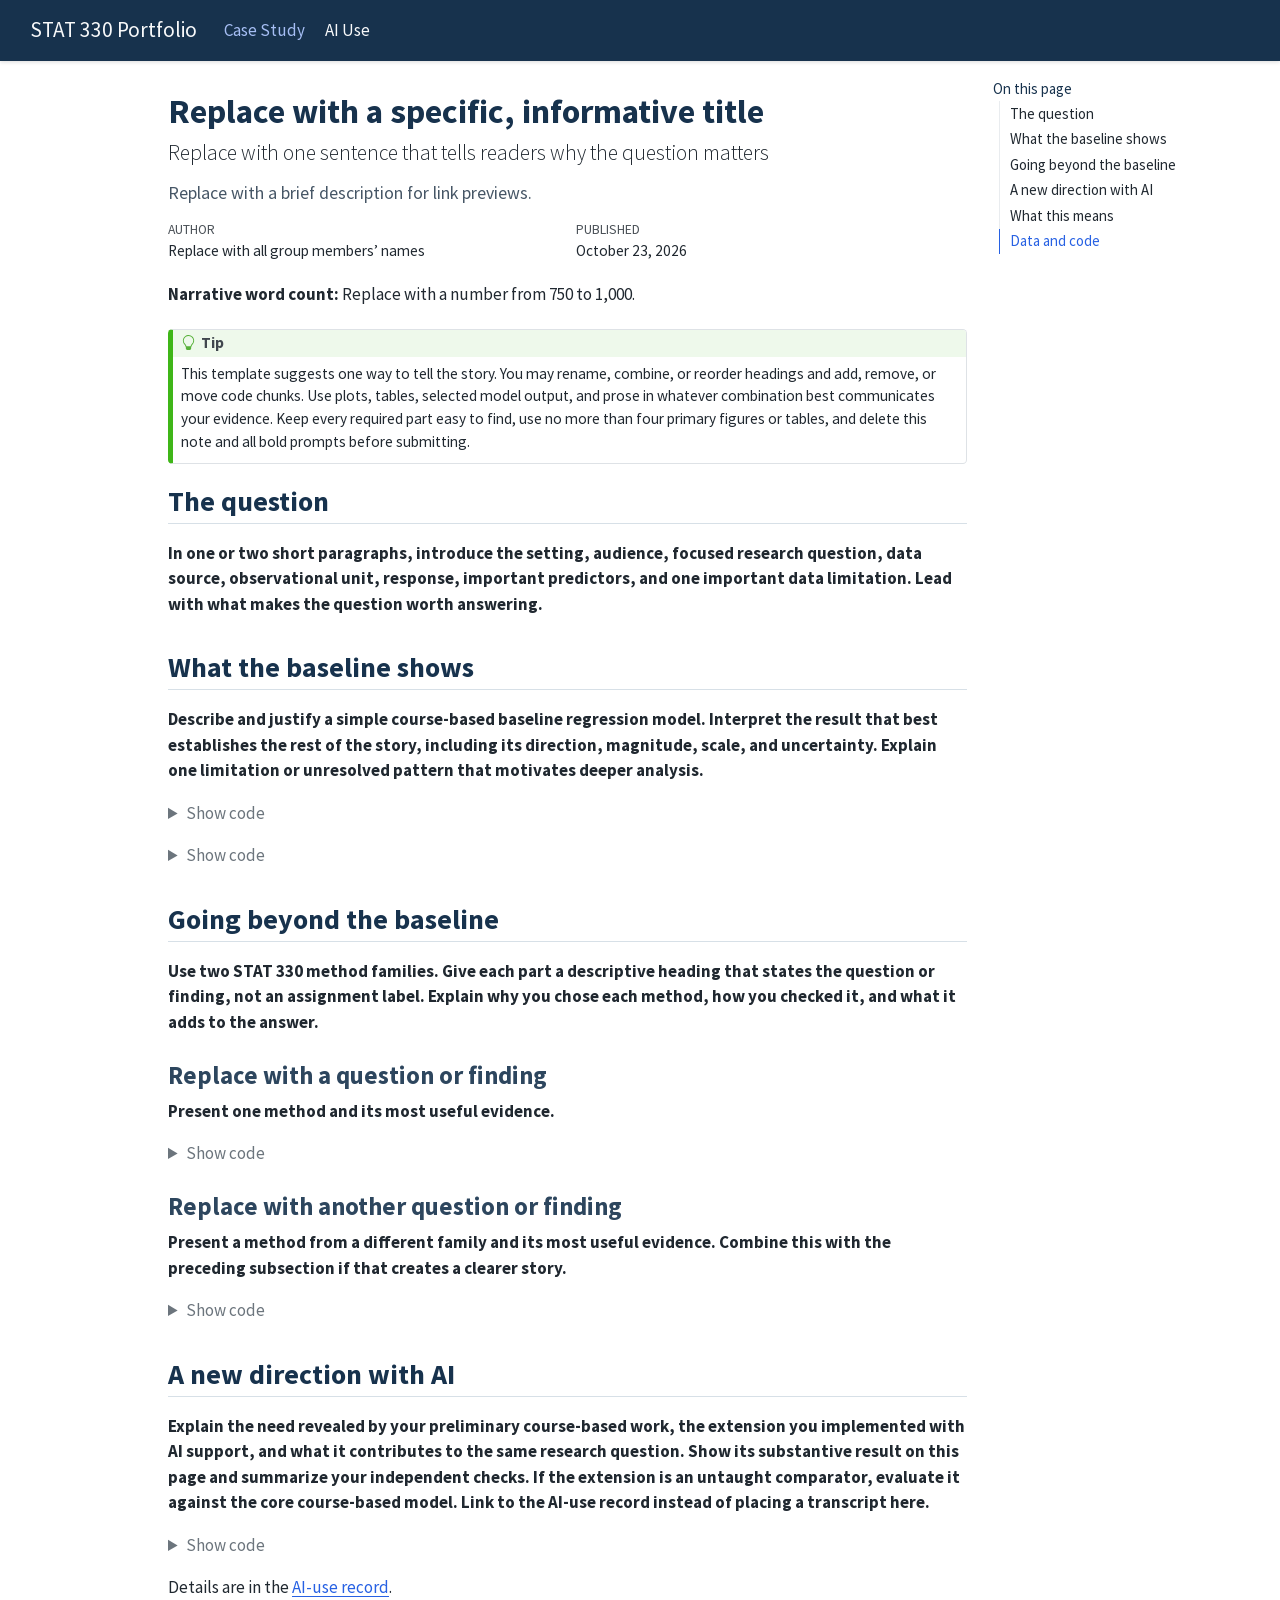
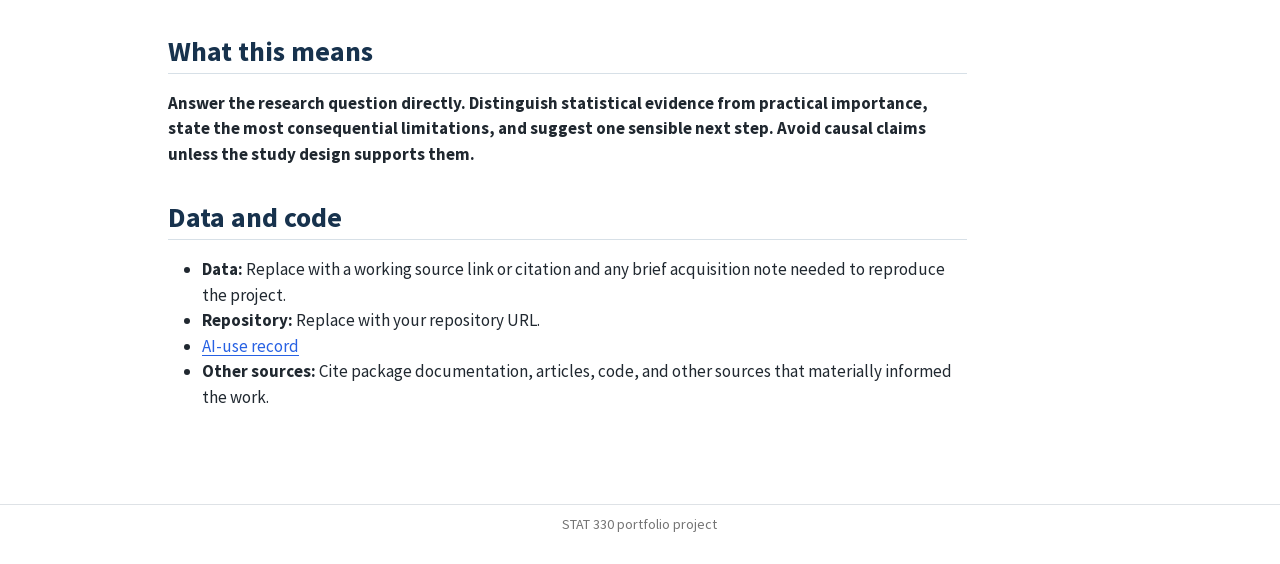
==== portfolio/docs/index.html @ 0748e588 "Changed Folder Order" ====
<!DOCTYPE html>
<html xmlns="http://www.w3.org/1999/xhtml" lang="en" xml:lang="en"><head>

<meta charset="utf-8">
<meta name="generator" content="quarto-1.11.9">

<meta name="viewport" content="width=device-width, initial-scale=1.0, user-scalable=yes">

<meta name="author" content="Replace with all group members’ names">
<meta name="dcterms.date" content="2026-10-23">
<meta name="description" content="Replace with a brief description for link previews.">

<title>Replace with a specific, informative title – STAT 330 Portfolio</title>
<style>

span.smallcaps{font-variant: small-caps;}
div.columns{display: flex; gap: 1.5em;}
div.column{flex: auto;}
@media screen {
div.columns{gap: min(4vw, 1.5em);}
div.column{overflow-x: auto;}
}
div.hanging-indent{margin-left: 1.5em; text-indent: -1.5em;}
ul.task-list{list-style: none;}
ul.task-list li input[type="checkbox"] {
width: 0.8em;
margin: 0 0.8em 0.2em -1em;  vertical-align: middle;
}

html { -webkit-text-size-adjust: 100%; }
pre > code.sourceCode { white-space: pre; position: relative; }
pre > code.sourceCode > span { display: inline-block; line-height: 1.25; }
pre > code.sourceCode > span:empty { height: 1.2em; }
.sourceCode { overflow: visible; }
code.sourceCode > span { color: inherit; text-decoration: inherit; }
div.sourceCode { margin: 1em 0; }
pre.sourceCode { margin: 0; }
@media screen {
div.sourceCode { overflow: auto; }
}
@media print {
pre > code.sourceCode { white-space: pre-wrap; }
pre > code.sourceCode > span { text-indent: -5em; padding-left: 5em; }
}
pre.numberSource code
{ counter-reset: source-line 0; }
pre.numberSource code > span
{ position: relative; left: -4em; counter-increment: source-line; }
pre.numberSource code > span > a:first-child::before
{ content: counter(source-line);
position: relative; left: -1em; text-align: right; vertical-align: baseline;
border: none; display: inline-block;
-webkit-touch-callout: none; -webkit-user-select: none;
-khtml-user-select: none; -moz-user-select: none;
-ms-user-select: none; user-select: none;
padding: 0 4px; width: 4em;
}
pre.numberSource { margin-left: 3em; padding-left: 4px; }
div.sourceCode
{ }
@media screen {
pre > code.sourceCode > span > a:first-child::before { text-decoration: underline; }
}
</style>


<script>const headroomChanged = new CustomEvent("quarto-hrChanged", {
  detail: {},
  bubbles: true,
  cancelable: false,
  composed: false,
});

const announceDismiss = () => {
  const annEl = window.document.getElementById("quarto-announcement");
  if (annEl) {
    annEl.remove();

    const annId = annEl.getAttribute("data-announcement-id");
    window.localStorage.setItem(`quarto-announce-${annId}`, "true");
  }
};

const announceRegister = () => {
  const annEl = window.document.getElementById("quarto-announcement");
  if (annEl) {
    const annId = annEl.getAttribute("data-announcement-id");
    const isDismissed =
      window.localStorage.getItem(`quarto-announce-${annId}`) || false;
    if (isDismissed) {
      announceDismiss();
      return;
    } else {
      annEl.classList.remove("hidden");
    }

    const actionEl = annEl.querySelector(".quarto-announcement-action");
    if (actionEl) {
      actionEl.addEventListener("click", function (e) {
        e.preventDefault();
        // Hide the bar immediately
        announceDismiss();
      });
    }
  }
};

window.document.addEventListener("DOMContentLoaded", function () {
  let init = false;

  announceRegister();

  // Manage the back to top button, if one is present.
  let lastScrollTop = window.pageYOffset || document.documentElement.scrollTop;
  const scrollDownBuffer = 5;
  const scrollUpBuffer = 35;
  const btn = document.getElementById("quarto-back-to-top");
  const hideBackToTop = () => {
    btn.style.display = "none";
  };
  const showBackToTop = () => {
    btn.style.display = "inline-block";
  };
  if (btn) {
    window.document.addEventListener(
      "scroll",
      function () {
        const currentScrollTop =
          window.pageYOffset || document.documentElement.scrollTop;

        // Shows and hides the button 'intelligently' as the user scrolls
        if (currentScrollTop - scrollDownBuffer > lastScrollTop) {
          hideBackToTop();
          lastScrollTop = currentScrollTop <= 0 ? 0 : currentScrollTop;
        } else if (currentScrollTop < lastScrollTop - scrollUpBuffer) {
          showBackToTop();
          lastScrollTop = currentScrollTop <= 0 ? 0 : currentScrollTop;
        }

        // Show the button at the bottom, hides it at the top
        if (currentScrollTop <= 0) {
          hideBackToTop();
        } else if (
          window.innerHeight + currentScrollTop >=
          document.body.offsetHeight
        ) {
          showBackToTop();
        }
      },
      false
    );
  }

  function throttle(func, wait) {
    var timeout;
    return function () {
      const context = this;
      const args = arguments;
      const later = function () {
        clearTimeout(timeout);
        timeout = null;
        func.apply(context, args);
      };

      if (!timeout) {
        timeout = setTimeout(later, wait);
      }
    };
  }

  function headerOffset() {
    // Set an offset if there is are fixed top navbar
    const headerEl = window.document.querySelector("header.fixed-top");
    if (headerEl) {
      return headerEl.clientHeight;
    } else {
      return 0;
    }
  }

  function footerOffset() {
    const footerEl = window.document.querySelector("footer.footer");
    if (footerEl) {
      return footerEl.clientHeight;
    } else {
      return 0;
    }
  }

  function dashboardOffset() {
    const dashboardNavEl = window.document.getElementById(
      "quarto-dashboard-header"
    );
    if (dashboardNavEl !== null) {
      return dashboardNavEl.clientHeight;
    } else {
      return 0;
    }
  }

  function updateDocumentOffsetWithoutAnimation() {
    updateDocumentOffset(false);
  }

  function updateDocumentOffset(animated) {
    // set body offset
    const topOffset = headerOffset();
    const bodyOffset = topOffset + footerOffset() + dashboardOffset();
    const bodyEl = window.document.body;
    bodyEl.setAttribute("data-bs-offset", topOffset);
    bodyEl.style.paddingTop = topOffset + "px";

    // deal with sidebar offsets
    const sidebars = window.document.querySelectorAll(
      ".sidebar, .headroom-target"
    );
    sidebars.forEach((sidebar) => {
      if (!animated) {
        sidebar.classList.add("notransition");
        // Remove the no transition class after the animation has time to complete
        setTimeout(function () {
          sidebar.classList.remove("notransition");
        }, 201);
      }

      if (window.Headroom && sidebar.classList.contains("sidebar-unpinned")) {
        sidebar.style.top = "0";
        sidebar.style.maxHeight = "100vh";
      } else {
        sidebar.style.top = topOffset + "px";
        sidebar.style.maxHeight = "calc(100vh - " + topOffset + "px)";
      }
    });

    // allow space for footer
    const mainContainer = window.document.querySelector(".quarto-container");
    if (mainContainer) {
      mainContainer.style.minHeight = "calc(100vh - " + bodyOffset + "px)";
    }

    // link offset
    let linkStyle = window.document.querySelector("#quarto-target-style");
    if (!linkStyle) {
      linkStyle = window.document.createElement("style");
      linkStyle.setAttribute("id", "quarto-target-style");
      window.document.head.appendChild(linkStyle);
    }
    while (linkStyle.firstChild) {
      linkStyle.removeChild(linkStyle.firstChild);
    }
    if (topOffset > 0) {
      linkStyle.appendChild(
        window.document.createTextNode(`
      section:target::before {
        content: "";
        display: block;
        height: ${topOffset}px;
        margin: -${topOffset}px 0 0;
      }`)
      );
    }
    if (init) {
      window.dispatchEvent(headroomChanged);
    }
    init = true;
  }

  // initialize headroom
  var header = window.document.querySelector("#quarto-header");
  if (header && window.Headroom) {
    const headroom = new window.Headroom(header, {
      tolerance: 5,
      onPin: function () {
        const sidebars = window.document.querySelectorAll(
          ".sidebar, .headroom-target"
        );
        sidebars.forEach((sidebar) => {
          sidebar.classList.remove("sidebar-unpinned");
        });
        updateDocumentOffset();
      },
      onUnpin: function () {
        const sidebars = window.document.querySelectorAll(
          ".sidebar, .headroom-target"
        );
        sidebars.forEach((sidebar) => {
          sidebar.classList.add("sidebar-unpinned");
        });
        updateDocumentOffset();
      },
    });
    headroom.init();

    let frozen = false;
    window.quartoToggleHeadroom = function () {
      if (frozen) {
        headroom.unfreeze();
        frozen = false;
      } else {
        headroom.freeze();
        frozen = true;
      }
    };
  }

  window.addEventListener(
    "hashchange",
    function (e) {
      if (
        getComputedStyle(document.documentElement).scrollBehavior !== "smooth"
      ) {
        window.scrollTo(0, window.pageYOffset - headerOffset());
      }
    },
    false
  );

  // Observe size changed for the header
  const headerEl = window.document.querySelector("header.fixed-top");
  if (headerEl && window.ResizeObserver) {
    const observer = new window.ResizeObserver(() => {
      setTimeout(updateDocumentOffsetWithoutAnimation, 0);
    });
    observer.observe(headerEl, {
      attributes: true,
      childList: true,
      characterData: true,
    });
  } else {
    window.addEventListener(
      "resize",
      throttle(updateDocumentOffsetWithoutAnimation, 50)
    );
  }
  setTimeout(updateDocumentOffsetWithoutAnimation, 250);

  // fixup index.html links if we aren't on the filesystem
  if (window.location.protocol !== "file:") {
    const links = window.document.querySelectorAll("a");
    for (let i = 0; i < links.length; i++) {
      if (links[i].href) {
        links[i].dataset.originalHref = links[i].href;
        // only strip index.html at the end of the path (optionally followed
        // by a query or fragment) so that files like index.html.md
        // (alternate-format twins) are left alone (#14667)
        links[i].href = links[i].href.replace(/\/index\.html(?=[?#]|$)/, "/");
      }
    }

    // Fixup any sharing links that require urls
    // Append url to any sharing urls
    const sharingLinks = window.document.querySelectorAll(
      "a.sidebar-tools-main-item, a.quarto-navigation-tool, a.quarto-navbar-tools, a.quarto-navbar-tools-item"
    );
    for (let i = 0; i < sharingLinks.length; i++) {
      const sharingLink = sharingLinks[i];
      const href = sharingLink.getAttribute("href");
      if (href) {
        sharingLink.setAttribute(
          "href",
          href.replace("|url|", window.location.href)
        );
      }
    }

    // Scroll the active navigation item into view, if necessary
    const navSidebar = window.document.querySelector("nav#quarto-sidebar");
    if (navSidebar) {
      // Find the active item
      const activeItem = navSidebar.querySelector("li.sidebar-item a.active");
      if (activeItem) {
        // Wait for the scroll height and height to resolve by observing size changes on the
        // nav element that is scrollable
        const resizeObserver = new ResizeObserver((_entries) => {
          // The bottom of the element
          const elBottom = activeItem.offsetTop;
          const viewBottom = navSidebar.scrollTop + navSidebar.clientHeight;

          // The element height and scroll height are the same, then we are still loading
          if (viewBottom !== navSidebar.scrollHeight) {
            // Determine if the item isn't visible and scroll to it
            if (elBottom >= viewBottom) {
              navSidebar.scrollTop = elBottom;
            }

            // stop observing now since we've completed the scroll
            resizeObserver.unobserve(navSidebar);
          }
        });
        resizeObserver.observe(navSidebar);
      }
    }
  }
});
</script>
<script>/*!
 * headroom.js v0.12.0 - Give your page some headroom. Hide your header until you need it
 * Copyright (c) 2020 Nick Williams - http://wicky.nillia.ms/headroom.js
 * License: MIT
 */

!function(t,n){"object"==typeof exports&&"undefined"!=typeof module?module.exports=n():"function"==typeof define&&define.amd?define(n):(t=t||self).Headroom=n()}(this,function(){"use strict";function t(){return"undefined"!=typeof window}function d(t){return function(t){return t&&t.document&&function(t){return 9===t.nodeType}(t.document)}(t)?function(t){var n=t.document,o=n.body,s=n.documentElement;return{scrollHeight:function(){return Math.max(o.scrollHeight,s.scrollHeight,o.offsetHeight,s.offsetHeight,o.clientHeight,s.clientHeight)},height:function(){return t.innerHeight||s.clientHeight||o.clientHeight},scrollY:function(){return void 0!==t.pageYOffset?t.pageYOffset:(s||o.parentNode||o).scrollTop}}}(t):function(t){return{scrollHeight:function(){return Math.max(t.scrollHeight,t.offsetHeight,t.clientHeight)},height:function(){return Math.max(t.offsetHeight,t.clientHeight)},scrollY:function(){return t.scrollTop}}}(t)}function n(t,s,e){var n,o=function(){var n=!1;try{var t={get passive(){n=!0}};window.addEventListener("test",t,t),window.removeEventListener("test",t,t)}catch(t){n=!1}return n}(),i=!1,r=d(t),l=r.scrollY(),a={};function c(){var t=Math.round(r.scrollY()),n=r.height(),o=r.scrollHeight();a.scrollY=t,a.lastScrollY=l,a.direction=l<t?"down":"up",a.distance=Math.abs(t-l),a.isOutOfBounds=t<0||o<t+n,a.top=t<=s.offset[a.direction],a.bottom=o<=t+n,a.toleranceExceeded=a.distance>s.tolerance[a.direction],e(a),l=t,i=!1}function h(){i||(i=!0,n=requestAnimationFrame(c))}var u=!!o&&{passive:!0,capture:!1};return t.addEventListener("scroll",h,u),c(),{destroy:function(){cancelAnimationFrame(n),t.removeEventListener("scroll",h,u)}}}function o(t){return t===Object(t)?t:{down:t,up:t}}function s(t,n){n=n||{},Object.assign(this,s.options,n),this.classes=Object.assign({},s.options.classes,n.classes),this.elem=t,this.tolerance=o(this.tolerance),this.offset=o(this.offset),this.initialised=!1,this.frozen=!1}return s.prototype={constructor:s,init:function(){return s.cutsTheMustard&&!this.initialised&&(this.addClass("initial"),this.initialised=!0,setTimeout(function(t){t.scrollTracker=n(t.scroller,{offset:t.offset,tolerance:t.tolerance},t.update.bind(t))},100,this)),this},destroy:function(){this.initialised=!1,Object.keys(this.classes).forEach(this.removeClass,this),this.scrollTracker.destroy()},unpin:function(){!this.hasClass("pinned")&&this.hasClass("unpinned")||(this.addClass("unpinned"),this.removeClass("pinned"),this.onUnpin&&this.onUnpin.call(this))},pin:function(){this.hasClass("unpinned")&&(this.addClass("pinned"),this.removeClass("unpinned"),this.onPin&&this.onPin.call(this))},freeze:function(){this.frozen=!0,this.addClass("frozen")},unfreeze:function(){this.frozen=!1,this.removeClass("frozen")},top:function(){this.hasClass("top")||(this.addClass("top"),this.removeClass("notTop"),this.onTop&&this.onTop.call(this))},notTop:function(){this.hasClass("notTop")||(this.addClass("notTop"),this.removeClass("top"),this.onNotTop&&this.onNotTop.call(this))},bottom:function(){this.hasClass("bottom")||(this.addClass("bottom"),this.removeClass("notBottom"),this.onBottom&&this.onBottom.call(this))},notBottom:function(){this.hasClass("notBottom")||(this.addClass("notBottom"),this.removeClass("bottom"),this.onNotBottom&&this.onNotBottom.call(this))},shouldUnpin:function(t){return"down"===t.direction&&!t.top&&t.toleranceExceeded},shouldPin:function(t){return"up"===t.direction&&t.toleranceExceeded||t.top},addClass:function(t){this.elem.classList.add.apply(this.elem.classList,this.classes[t].split(" "))},removeClass:function(t){this.elem.classList.remove.apply(this.elem.classList,this.classes[t].split(" "))},hasClass:function(t){return this.classes[t].split(" ").every(function(t){return this.classList.contains(t)},this.elem)},update:function(t){t.isOutOfBounds||!0!==this.frozen&&(t.top?this.top():this.notTop(),t.bottom?this.bottom():this.notBottom(),this.shouldUnpin(t)?this.unpin():this.shouldPin(t)&&this.pin())}},s.options={tolerance:{up:0,down:0},offset:0,scroller:t()?window:null,classes:{frozen:"headroom--frozen",pinned:"headroom--pinned",unpinned:"headroom--unpinned",top:"headroom--top",notTop:"headroom--not-top",bottom:"headroom--bottom",notBottom:"headroom--not-bottom",initial:"headroom"}},s.cutsTheMustard=!!(t()&&function(){}.bind&&"classList"in document.documentElement&&Object.assign&&Object.keys&&requestAnimationFrame),s});
</script>
<script>/*!
 * clipboard.js v2.0.11
 * https://clipboardjs.com/
 *
 * Licensed MIT © Zeno Rocha
 */
!function(t,e){"object"==typeof exports&&"object"==typeof module?module.exports=e():"function"==typeof define&&define.amd?define([],e):"object"==typeof exports?exports.ClipboardJS=e():t.ClipboardJS=e()}(this,function(){return n={686:function(t,e,n){"use strict";n.d(e,{default:function(){return b}});var e=n(279),i=n.n(e),e=n(370),u=n.n(e),e=n(817),r=n.n(e);function c(t){try{return document.execCommand(t)}catch(t){return}}var a=function(t){t=r()(t);return c("cut"),t};function o(t,e){var n,o,t=(n=t,o="rtl"===document.documentElement.getAttribute("dir"),(t=document.createElement("textarea")).style.fontSize="12pt",t.style.border="0",t.style.padding="0",t.style.margin="0",t.style.position="absolute",t.style[o?"right":"left"]="-9999px",o=window.pageYOffset||document.documentElement.scrollTop,t.style.top="".concat(o,"px"),t.setAttribute("readonly",""),t.value=n,t);return e.container.appendChild(t),e=r()(t),c("copy"),t.remove(),e}var f=function(t){var e=1<arguments.length&&void 0!==arguments[1]?arguments[1]:{container:document.body},n="";return"string"==typeof t?n=o(t,e):t instanceof HTMLInputElement&&!["text","search","url","tel","password"].includes(null==t?void 0:t.type)?n=o(t.value,e):(n=r()(t),c("copy")),n};function l(t){return(l="function"==typeof Symbol&&"symbol"==typeof Symbol.iterator?function(t){return typeof t}:function(t){return t&&"function"==typeof Symbol&&t.constructor===Symbol&&t!==Symbol.prototype?"symbol":typeof t})(t)}var s=function(){var t=0<arguments.length&&void 0!==arguments[0]?arguments[0]:{},e=t.action,n=void 0===e?"copy":e,o=t.container,e=t.target,t=t.text;if("copy"!==n&&"cut"!==n)throw new Error('Invalid "action" value, use either "copy" or "cut"');if(void 0!==e){if(!e||"object"!==l(e)||1!==e.nodeType)throw new Error('Invalid "target" value, use a valid Element');if("copy"===n&&e.hasAttribute("disabled"))throw new Error('Invalid "target" attribute. Please use "readonly" instead of "disabled" attribute');if("cut"===n&&(e.hasAttribute("readonly")||e.hasAttribute("disabled")))throw new Error('Invalid "target" attribute. You can\'t cut text from elements with "readonly" or "disabled" attributes')}return t?f(t,{container:o}):e?"cut"===n?a(e):f(e,{container:o}):void 0};function p(t){return(p="function"==typeof Symbol&&"symbol"==typeof Symbol.iterator?function(t){return typeof t}:function(t){return t&&"function"==typeof Symbol&&t.constructor===Symbol&&t!==Symbol.prototype?"symbol":typeof t})(t)}function d(t,e){for(var n=0;n<e.length;n++){var o=e[n];o.enumerable=o.enumerable||!1,o.configurable=!0,"value"in o&&(o.writable=!0),Object.defineProperty(t,o.key,o)}}function y(t,e){return(y=Object.setPrototypeOf||function(t,e){return t.__proto__=e,t})(t,e)}function h(n){var o=function(){if("undefined"==typeof Reflect||!Reflect.construct)return!1;if(Reflect.construct.sham)return!1;if("function"==typeof Proxy)return!0;try{return Date.prototype.toString.call(Reflect.construct(Date,[],function(){})),!0}catch(t){return!1}}();return function(){var t,e=v(n);return t=o?(t=v(this).constructor,Reflect.construct(e,arguments,t)):e.apply(this,arguments),e=this,!(t=t)||"object"!==p(t)&&"function"!=typeof t?function(t){if(void 0!==t)return t;throw new ReferenceError("this hasn't been initialised - super() hasn't been called")}(e):t}}function v(t){return(v=Object.setPrototypeOf?Object.getPrototypeOf:function(t){return t.__proto__||Object.getPrototypeOf(t)})(t)}function m(t,e){t="data-clipboard-".concat(t);if(e.hasAttribute(t))return e.getAttribute(t)}var b=function(){!function(t,e){if("function"!=typeof e&&null!==e)throw new TypeError("Super expression must either be null or a function");t.prototype=Object.create(e&&e.prototype,{constructor:{value:t,writable:!0,configurable:!0}}),e&&y(t,e)}(r,i());var t,e,n,o=h(r);function r(t,e){var n;return function(t){if(!(t instanceof r))throw new TypeError("Cannot call a class as a function")}(this),(n=o.call(this)).resolveOptions(e),n.listenClick(t),n}return t=r,n=[{key:"copy",value:function(t){var e=1<arguments.length&&void 0!==arguments[1]?arguments[1]:{container:document.body};return f(t,e)}},{key:"cut",value:function(t){return a(t)}},{key:"isSupported",value:function(){var t=0<arguments.length&&void 0!==arguments[0]?arguments[0]:["copy","cut"],t="string"==typeof t?[t]:t,e=!!document.queryCommandSupported;return t.forEach(function(t){e=e&&!!document.queryCommandSupported(t)}),e}}],(e=[{key:"resolveOptions",value:function(){var t=0<arguments.length&&void 0!==arguments[0]?arguments[0]:{};this.action="function"==typeof t.action?t.action:this.defaultAction,this.target="function"==typeof t.target?t.target:this.defaultTarget,this.text="function"==typeof t.text?t.text:this.defaultText,this.container="object"===p(t.container)?t.container:document.body}},{key:"listenClick",value:function(t){var e=this;this.listener=u()(t,"click",function(t){return e.onClick(t)})}},{key:"onClick",value:function(t){var e=t.delegateTarget||t.currentTarget,n=this.action(e)||"copy",t=s({action:n,container:this.container,target:this.target(e),text:this.text(e)});this.emit(t?"success":"error",{action:n,text:t,trigger:e,clearSelection:function(){e&&e.focus(),window.getSelection().removeAllRanges()}})}},{key:"defaultAction",value:function(t){return m("action",t)}},{key:"defaultTarget",value:function(t){t=m("target",t);if(t)return document.querySelector(t)}},{key:"defaultText",value:function(t){return m("text",t)}},{key:"destroy",value:function(){this.listener.destroy()}}])&&d(t.prototype,e),n&&d(t,n),r}()},828:function(t){var e;"undefined"==typeof Element||Element.prototype.matches||((e=Element.prototype).matches=e.matchesSelector||e.mozMatchesSelector||e.msMatchesSelector||e.oMatchesSelector||e.webkitMatchesSelector),t.exports=function(t,e){for(;t&&9!==t.nodeType;){if("function"==typeof t.matches&&t.matches(e))return t;t=t.parentNode}}},438:function(t,e,n){var u=n(828);function i(t,e,n,o,r){var i=function(e,n,t,o){return function(t){t.delegateTarget=u(t.target,n),t.delegateTarget&&o.call(e,t)}}.apply(this,arguments);return t.addEventListener(n,i,r),{destroy:function(){t.removeEventListener(n,i,r)}}}t.exports=function(t,e,n,o,r){return"function"==typeof t.addEventListener?i.apply(null,arguments):"function"==typeof n?i.bind(null,document).apply(null,arguments):("string"==typeof t&&(t=document.querySelectorAll(t)),Array.prototype.map.call(t,function(t){return i(t,e,n,o,r)}))}},879:function(t,n){n.node=function(t){return void 0!==t&&t instanceof HTMLElement&&1===t.nodeType},n.nodeList=function(t){var e=Object.prototype.toString.call(t);return void 0!==t&&("[object NodeList]"===e||"[object HTMLCollection]"===e)&&"length"in t&&(0===t.length||n.node(t[0]))},n.string=function(t){return"string"==typeof t||t instanceof String},n.fn=function(t){return"[object Function]"===Object.prototype.toString.call(t)}},370:function(t,e,n){var f=n(879),l=n(438);t.exports=function(t,e,n){if(!t&&!e&&!n)throw new Error("Missing required arguments");if(!f.string(e))throw new TypeError("Second argument must be a String");if(!f.fn(n))throw new TypeError("Third argument must be a Function");if(f.node(t))return c=e,a=n,(u=t).addEventListener(c,a),{destroy:function(){u.removeEventListener(c,a)}};if(f.nodeList(t))return o=t,r=e,i=n,Array.prototype.forEach.call(o,function(t){t.addEventListener(r,i)}),{destroy:function(){Array.prototype.forEach.call(o,function(t){t.removeEventListener(r,i)})}};if(f.string(t))return t=t,e=e,n=n,l(document.body,t,e,n);throw new TypeError("First argument must be a String, HTMLElement, HTMLCollection, or NodeList");var o,r,i,u,c,a}},817:function(t){t.exports=function(t){var e,n="SELECT"===t.nodeName?(t.focus(),t.value):"INPUT"===t.nodeName||"TEXTAREA"===t.nodeName?((e=t.hasAttribute("readonly"))||t.setAttribute("readonly",""),t.select(),t.setSelectionRange(0,t.value.length),e||t.removeAttribute("readonly"),t.value):(t.hasAttribute("contenteditable")&&t.focus(),n=window.getSelection(),(e=document.createRange()).selectNodeContents(t),n.removeAllRanges(),n.addRange(e),n.toString());return n}},279:function(t){function e(){}e.prototype={on:function(t,e,n){var o=this.e||(this.e={});return(o[t]||(o[t]=[])).push({fn:e,ctx:n}),this},once:function(t,e,n){var o=this;function r(){o.off(t,r),e.apply(n,arguments)}return r._=e,this.on(t,r,n)},emit:function(t){for(var e=[].slice.call(arguments,1),n=((this.e||(this.e={}))[t]||[]).slice(),o=0,r=n.length;o<r;o++)n[o].fn.apply(n[o].ctx,e);return this},off:function(t,e){var n=this.e||(this.e={}),o=n[t],r=[];if(o&&e)for(var i=0,u=o.length;i<u;i++)o[i].fn!==e&&o[i].fn._!==e&&r.push(o[i]);return r.length?n[t]=r:delete n[t],this}},t.exports=e,t.exports.TinyEmitter=e}},r={},o.n=function(t){var e=t&&t.__esModule?function(){return t.default}:function(){return t};return o.d(e,{a:e}),e},o.d=function(t,e){for(var n in e)o.o(e,n)&&!o.o(t,n)&&Object.defineProperty(t,n,{enumerable:!0,get:e[n]})},o.o=function(t,e){return Object.prototype.hasOwnProperty.call(t,e)},o(686).default;function o(t){if(r[t])return r[t].exports;var e=r[t]={exports:{}};return n[t](e,e.exports,o),e.exports}var n,r});</script>
<script src="[data-uri]" type="module"></script>
<script src="[data-uri]" type="module"></script>
<script src="[data-uri]" type="module"></script>
<script>/**
 * @popperjs/core v2.11.7 - MIT License
 */

!function(e,t){"object"==typeof exports&&"undefined"!=typeof module?t(exports):"function"==typeof define&&define.amd?define(["exports"],t):t((e="undefined"!=typeof globalThis?globalThis:e||self).Popper={})}(this,(function(e){"use strict";function t(e){if(null==e)return window;if("[object Window]"!==e.toString()){var t=e.ownerDocument;return t&&t.defaultView||window}return e}function n(e){return e instanceof t(e).Element||e instanceof Element}function r(e){return e instanceof t(e).HTMLElement||e instanceof HTMLElement}function o(e){return"undefined"!=typeof ShadowRoot&&(e instanceof t(e).ShadowRoot||e instanceof ShadowRoot)}var i=Math.max,a=Math.min,s=Math.round;function f(){var e=navigator.userAgentData;return null!=e&&e.brands&&Array.isArray(e.brands)?e.brands.map((function(e){return e.brand+"/"+e.version})).join(" "):navigator.userAgent}function c(){return!/^((?!chrome|android).)*safari/i.test(f())}function p(e,o,i){void 0===o&&(o=!1),void 0===i&&(i=!1);var a=e.getBoundingClientRect(),f=1,p=1;o&&r(e)&&(f=e.offsetWidth>0&&s(a.width)/e.offsetWidth||1,p=e.offsetHeight>0&&s(a.height)/e.offsetHeight||1);var u=(n(e)?t(e):window).visualViewport,l=!c()&&i,d=(a.left+(l&&u?u.offsetLeft:0))/f,h=(a.top+(l&&u?u.offsetTop:0))/p,m=a.width/f,v=a.height/p;return{width:m,height:v,top:h,right:d+m,bottom:h+v,left:d,x:d,y:h}}function u(e){var n=t(e);return{scrollLeft:n.pageXOffset,scrollTop:n.pageYOffset}}function l(e){return e?(e.nodeName||"").toLowerCase():null}function d(e){return((n(e)?e.ownerDocument:e.document)||window.document).documentElement}function h(e){return p(d(e)).left+u(e).scrollLeft}function m(e){return t(e).getComputedStyle(e)}function v(e){var t=m(e),n=t.overflow,r=t.overflowX,o=t.overflowY;return/auto|scroll|overlay|hidden/.test(n+o+r)}function y(e,n,o){void 0===o&&(o=!1);var i,a,f=r(n),c=r(n)&&function(e){var t=e.getBoundingClientRect(),n=s(t.width)/e.offsetWidth||1,r=s(t.height)/e.offsetHeight||1;return 1!==n||1!==r}(n),m=d(n),y=p(e,c,o),g={scrollLeft:0,scrollTop:0},b={x:0,y:0};return(f||!f&&!o)&&(("body"!==l(n)||v(m))&&(g=(i=n)!==t(i)&&r(i)?{scrollLeft:(a=i).scrollLeft,scrollTop:a.scrollTop}:u(i)),r(n)?((b=p(n,!0)).x+=n.clientLeft,b.y+=n.clientTop):m&&(b.x=h(m))),{x:y.left+g.scrollLeft-b.x,y:y.top+g.scrollTop-b.y,width:y.width,height:y.height}}function g(e){var t=p(e),n=e.offsetWidth,r=e.offsetHeight;return Math.abs(t.width-n)<=1&&(n=t.width),Math.abs(t.height-r)<=1&&(r=t.height),{x:e.offsetLeft,y:e.offsetTop,width:n,height:r}}function b(e){return"html"===l(e)?e:e.assignedSlot||e.parentNode||(o(e)?e.host:null)||d(e)}function x(e){return["html","body","#document"].indexOf(l(e))>=0?e.ownerDocument.body:r(e)&&v(e)?e:x(b(e))}function w(e,n){var r;void 0===n&&(n=[]);var o=x(e),i=o===(null==(r=e.ownerDocument)?void 0:r.body),a=t(o),s=i?[a].concat(a.visualViewport||[],v(o)?o:[]):o,f=n.concat(s);return i?f:f.concat(w(b(s)))}function O(e){return["table","td","th"].indexOf(l(e))>=0}function j(e){return r(e)&&"fixed"!==m(e).position?e.offsetParent:null}function E(e){for(var n=t(e),i=j(e);i&&O(i)&&"static"===m(i).position;)i=j(i);return i&&("html"===l(i)||"body"===l(i)&&"static"===m(i).position)?n:i||function(e){var t=/firefox/i.test(f());if(/Trident/i.test(f())&&r(e)&&"fixed"===m(e).position)return null;var n=b(e);for(o(n)&&(n=n.host);r(n)&&["html","body"].indexOf(l(n))<0;){var i=m(n);if("none"!==i.transform||"none"!==i.perspective||"paint"===i.contain||-1!==["transform","perspective"].indexOf(i.willChange)||t&&"filter"===i.willChange||t&&i.filter&&"none"!==i.filter)return n;n=n.parentNode}return null}(e)||n}var D="top",A="bottom",L="right",P="left",M="auto",k=[D,A,L,P],W="start",B="end",H="viewport",T="popper",R=k.reduce((function(e,t){return e.concat([t+"-"+W,t+"-"+B])}),[]),S=[].concat(k,[M]).reduce((function(e,t){return e.concat([t,t+"-"+W,t+"-"+B])}),[]),V=["beforeRead","read","afterRead","beforeMain","main","afterMain","beforeWrite","write","afterWrite"];function q(e){var t=new Map,n=new Set,r=[];function o(e){n.add(e.name),[].concat(e.requires||[],e.requiresIfExists||[]).forEach((function(e){if(!n.has(e)){var r=t.get(e);r&&o(r)}})),r.push(e)}return e.forEach((function(e){t.set(e.name,e)})),e.forEach((function(e){n.has(e.name)||o(e)})),r}function C(e){return e.split("-")[0]}function N(e,t){var n=t.getRootNode&&t.getRootNode();if(e.contains(t))return!0;if(n&&o(n)){var r=t;do{if(r&&e.isSameNode(r))return!0;r=r.parentNode||r.host}while(r)}return!1}function I(e){return Object.assign({},e,{left:e.x,top:e.y,right:e.x+e.width,bottom:e.y+e.height})}function _(e,r,o){return r===H?I(function(e,n){var r=t(e),o=d(e),i=r.visualViewport,a=o.clientWidth,s=o.clientHeight,f=0,p=0;if(i){a=i.width,s=i.height;var u=c();(u||!u&&"fixed"===n)&&(f=i.offsetLeft,p=i.offsetTop)}return{width:a,height:s,x:f+h(e),y:p}}(e,o)):n(r)?function(e,t){var n=p(e,!1,"fixed"===t);return n.top=n.top+e.clientTop,n.left=n.left+e.clientLeft,n.bottom=n.top+e.clientHeight,n.right=n.left+e.clientWidth,n.width=e.clientWidth,n.height=e.clientHeight,n.x=n.left,n.y=n.top,n}(r,o):I(function(e){var t,n=d(e),r=u(e),o=null==(t=e.ownerDocument)?void 0:t.body,a=i(n.scrollWidth,n.clientWidth,o?o.scrollWidth:0,o?o.clientWidth:0),s=i(n.scrollHeight,n.clientHeight,o?o.scrollHeight:0,o?o.clientHeight:0),f=-r.scrollLeft+h(e),c=-r.scrollTop;return"rtl"===m(o||n).direction&&(f+=i(n.clientWidth,o?o.clientWidth:0)-a),{width:a,height:s,x:f,y:c}}(d(e)))}function F(e,t,o,s){var f="clippingParents"===t?function(e){var t=w(b(e)),o=["absolute","fixed"].indexOf(m(e).position)>=0&&r(e)?E(e):e;return n(o)?t.filter((function(e){return n(e)&&N(e,o)&&"body"!==l(e)})):[]}(e):[].concat(t),c=[].concat(f,[o]),p=c[0],u=c.reduce((function(t,n){var r=_(e,n,s);return t.top=i(r.top,t.top),t.right=a(r.right,t.right),t.bottom=a(r.bottom,t.bottom),t.left=i(r.left,t.left),t}),_(e,p,s));return u.width=u.right-u.left,u.height=u.bottom-u.top,u.x=u.left,u.y=u.top,u}function U(e){return e.split("-")[1]}function z(e){return["top","bottom"].indexOf(e)>=0?"x":"y"}function X(e){var t,n=e.reference,r=e.element,o=e.placement,i=o?C(o):null,a=o?U(o):null,s=n.x+n.width/2-r.width/2,f=n.y+n.height/2-r.height/2;switch(i){case D:t={x:s,y:n.y-r.height};break;case A:t={x:s,y:n.y+n.height};break;case L:t={x:n.x+n.width,y:f};break;case P:t={x:n.x-r.width,y:f};break;default:t={x:n.x,y:n.y}}var c=i?z(i):null;if(null!=c){var p="y"===c?"height":"width";switch(a){case W:t[c]=t[c]-(n[p]/2-r[p]/2);break;case B:t[c]=t[c]+(n[p]/2-r[p]/2)}}return t}function Y(e){return Object.assign({},{top:0,right:0,bottom:0,left:0},e)}function G(e,t){return t.reduce((function(t,n){return t[n]=e,t}),{})}function J(e,t){void 0===t&&(t={});var r=t,o=r.placement,i=void 0===o?e.placement:o,a=r.strategy,s=void 0===a?e.strategy:a,f=r.boundary,c=void 0===f?"clippingParents":f,u=r.rootBoundary,l=void 0===u?H:u,h=r.elementContext,m=void 0===h?T:h,v=r.altBoundary,y=void 0!==v&&v,g=r.padding,b=void 0===g?0:g,x=Y("number"!=typeof b?b:G(b,k)),w=m===T?"reference":T,O=e.rects.popper,j=e.elements[y?w:m],E=F(n(j)?j:j.contextElement||d(e.elements.popper),c,l,s),P=p(e.elements.reference),M=X({reference:P,element:O,strategy:"absolute",placement:i}),W=I(Object.assign({},O,M)),B=m===T?W:P,R={top:E.top-B.top+x.top,bottom:B.bottom-E.bottom+x.bottom,left:E.left-B.left+x.left,right:B.right-E.right+x.right},S=e.modifiersData.offset;if(m===T&&S){var V=S[i];Object.keys(R).forEach((function(e){var t=[L,A].indexOf(e)>=0?1:-1,n=[D,A].indexOf(e)>=0?"y":"x";R[e]+=V[n]*t}))}return R}var K={placement:"bottom",modifiers:[],strategy:"absolute"};function Q(){for(var e=arguments.length,t=new Array(e),n=0;n<e;n++)t[n]=arguments[n];return!t.some((function(e){return!(e&&"function"==typeof e.getBoundingClientRect)}))}function Z(e){void 0===e&&(e={});var t=e,r=t.defaultModifiers,o=void 0===r?[]:r,i=t.defaultOptions,a=void 0===i?K:i;return function(e,t,r){void 0===r&&(r=a);var i,s,f={placement:"bottom",orderedModifiers:[],options:Object.assign({},K,a),modifiersData:{},elements:{reference:e,popper:t},attributes:{},styles:{}},c=[],p=!1,u={state:f,setOptions:function(r){var i="function"==typeof r?r(f.options):r;l(),f.options=Object.assign({},a,f.options,i),f.scrollParents={reference:n(e)?w(e):e.contextElement?w(e.contextElement):[],popper:w(t)};var s,p,d=function(e){var t=q(e);return V.reduce((function(e,n){return e.concat(t.filter((function(e){return e.phase===n})))}),[])}((s=[].concat(o,f.options.modifiers),p=s.reduce((function(e,t){var n=e[t.name];return e[t.name]=n?Object.assign({},n,t,{options:Object.assign({},n.options,t.options),data:Object.assign({},n.data,t.data)}):t,e}),{}),Object.keys(p).map((function(e){return p[e]}))));return f.orderedModifiers=d.filter((function(e){return e.enabled})),f.orderedModifiers.forEach((function(e){var t=e.name,n=e.options,r=void 0===n?{}:n,o=e.effect;if("function"==typeof o){var i=o({state:f,name:t,instance:u,options:r}),a=function(){};c.push(i||a)}})),u.update()},forceUpdate:function(){if(!p){var e=f.elements,t=e.reference,n=e.popper;if(Q(t,n)){f.rects={reference:y(t,E(n),"fixed"===f.options.strategy),popper:g(n)},f.reset=!1,f.placement=f.options.placement,f.orderedModifiers.forEach((function(e){return f.modifiersData[e.name]=Object.assign({},e.data)}));for(var r=0;r<f.orderedModifiers.length;r++)if(!0!==f.reset){var o=f.orderedModifiers[r],i=o.fn,a=o.options,s=void 0===a?{}:a,c=o.name;"function"==typeof i&&(f=i({state:f,options:s,name:c,instance:u})||f)}else f.reset=!1,r=-1}}},update:(i=function(){return new Promise((function(e){u.forceUpdate(),e(f)}))},function(){return s||(s=new Promise((function(e){Promise.resolve().then((function(){s=void 0,e(i())}))}))),s}),destroy:function(){l(),p=!0}};if(!Q(e,t))return u;function l(){c.forEach((function(e){return e()})),c=[]}return u.setOptions(r).then((function(e){!p&&r.onFirstUpdate&&r.onFirstUpdate(e)})),u}}var $={passive:!0};var ee={name:"eventListeners",enabled:!0,phase:"write",fn:function(){},effect:function(e){var n=e.state,r=e.instance,o=e.options,i=o.scroll,a=void 0===i||i,s=o.resize,f=void 0===s||s,c=t(n.elements.popper),p=[].concat(n.scrollParents.reference,n.scrollParents.popper);return a&&p.forEach((function(e){e.addEventListener("scroll",r.update,$)})),f&&c.addEventListener("resize",r.update,$),function(){a&&p.forEach((function(e){e.removeEventListener("scroll",r.update,$)})),f&&c.removeEventListener("resize",r.update,$)}},data:{}};var te={name:"popperOffsets",enabled:!0,phase:"read",fn:function(e){var t=e.state,n=e.name;t.modifiersData[n]=X({reference:t.rects.reference,element:t.rects.popper,strategy:"absolute",placement:t.placement})},data:{}},ne={top:"auto",right:"auto",bottom:"auto",left:"auto"};function re(e){var n,r=e.popper,o=e.popperRect,i=e.placement,a=e.variation,f=e.offsets,c=e.position,p=e.gpuAcceleration,u=e.adaptive,l=e.roundOffsets,h=e.isFixed,v=f.x,y=void 0===v?0:v,g=f.y,b=void 0===g?0:g,x="function"==typeof l?l({x:y,y:b}):{x:y,y:b};y=x.x,b=x.y;var w=f.hasOwnProperty("x"),O=f.hasOwnProperty("y"),j=P,M=D,k=window;if(u){var W=E(r),H="clientHeight",T="clientWidth";if(W===t(r)&&"static"!==m(W=d(r)).position&&"absolute"===c&&(H="scrollHeight",T="scrollWidth"),W=W,i===D||(i===P||i===L)&&a===B)M=A,b-=(h&&W===k&&k.visualViewport?k.visualViewport.height:W[H])-o.height,b*=p?1:-1;if(i===P||(i===D||i===A)&&a===B)j=L,y-=(h&&W===k&&k.visualViewport?k.visualViewport.width:W[T])-o.width,y*=p?1:-1}var R,S=Object.assign({position:c},u&&ne),V=!0===l?function(e,t){var n=e.x,r=e.y,o=t.devicePixelRatio||1;return{x:s(n*o)/o||0,y:s(r*o)/o||0}}({x:y,y:b},t(r)):{x:y,y:b};return y=V.x,b=V.y,p?Object.assign({},S,((R={})[M]=O?"0":"",R[j]=w?"0":"",R.transform=(k.devicePixelRatio||1)<=1?"translate("+y+"px, "+b+"px)":"translate3d("+y+"px, "+b+"px, 0)",R)):Object.assign({},S,((n={})[M]=O?b+"px":"",n[j]=w?y+"px":"",n.transform="",n))}var oe={name:"computeStyles",enabled:!0,phase:"beforeWrite",fn:function(e){var t=e.state,n=e.options,r=n.gpuAcceleration,o=void 0===r||r,i=n.adaptive,a=void 0===i||i,s=n.roundOffsets,f=void 0===s||s,c={placement:C(t.placement),variation:U(t.placement),popper:t.elements.popper,popperRect:t.rects.popper,gpuAcceleration:o,isFixed:"fixed"===t.options.strategy};null!=t.modifiersData.popperOffsets&&(t.styles.popper=Object.assign({},t.styles.popper,re(Object.assign({},c,{offsets:t.modifiersData.popperOffsets,position:t.options.strategy,adaptive:a,roundOffsets:f})))),null!=t.modifiersData.arrow&&(t.styles.arrow=Object.assign({},t.styles.arrow,re(Object.assign({},c,{offsets:t.modifiersData.arrow,position:"absolute",adaptive:!1,roundOffsets:f})))),t.attributes.popper=Object.assign({},t.attributes.popper,{"data-popper-placement":t.placement})},data:{}};var ie={name:"applyStyles",enabled:!0,phase:"write",fn:function(e){var t=e.state;Object.keys(t.elements).forEach((function(e){var n=t.styles[e]||{},o=t.attributes[e]||{},i=t.elements[e];r(i)&&l(i)&&(Object.assign(i.style,n),Object.keys(o).forEach((function(e){var t=o[e];!1===t?i.removeAttribute(e):i.setAttribute(e,!0===t?"":t)})))}))},effect:function(e){var t=e.state,n={popper:{position:t.options.strategy,left:"0",top:"0",margin:"0"},arrow:{position:"absolute"},reference:{}};return Object.assign(t.elements.popper.style,n.popper),t.styles=n,t.elements.arrow&&Object.assign(t.elements.arrow.style,n.arrow),function(){Object.keys(t.elements).forEach((function(e){var o=t.elements[e],i=t.attributes[e]||{},a=Object.keys(t.styles.hasOwnProperty(e)?t.styles[e]:n[e]).reduce((function(e,t){return e[t]="",e}),{});r(o)&&l(o)&&(Object.assign(o.style,a),Object.keys(i).forEach((function(e){o.removeAttribute(e)})))}))}},requires:["computeStyles"]};var ae={name:"offset",enabled:!0,phase:"main",requires:["popperOffsets"],fn:function(e){var t=e.state,n=e.options,r=e.name,o=n.offset,i=void 0===o?[0,0]:o,a=S.reduce((function(e,n){return e[n]=function(e,t,n){var r=C(e),o=[P,D].indexOf(r)>=0?-1:1,i="function"==typeof n?n(Object.assign({},t,{placement:e})):n,a=i[0],s=i[1];return a=a||0,s=(s||0)*o,[P,L].indexOf(r)>=0?{x:s,y:a}:{x:a,y:s}}(n,t.rects,i),e}),{}),s=a[t.placement],f=s.x,c=s.y;null!=t.modifiersData.popperOffsets&&(t.modifiersData.popperOffsets.x+=f,t.modifiersData.popperOffsets.y+=c),t.modifiersData[r]=a}},se={left:"right",right:"left",bottom:"top",top:"bottom"};function fe(e){return e.replace(/left|right|bottom|top/g,(function(e){return se[e]}))}var ce={start:"end",end:"start"};function pe(e){return e.replace(/start|end/g,(function(e){return ce[e]}))}function ue(e,t){void 0===t&&(t={});var n=t,r=n.placement,o=n.boundary,i=n.rootBoundary,a=n.padding,s=n.flipVariations,f=n.allowedAutoPlacements,c=void 0===f?S:f,p=U(r),u=p?s?R:R.filter((function(e){return U(e)===p})):k,l=u.filter((function(e){return c.indexOf(e)>=0}));0===l.length&&(l=u);var d=l.reduce((function(t,n){return t[n]=J(e,{placement:n,boundary:o,rootBoundary:i,padding:a})[C(n)],t}),{});return Object.keys(d).sort((function(e,t){return d[e]-d[t]}))}var le={name:"flip",enabled:!0,phase:"main",fn:function(e){var t=e.state,n=e.options,r=e.name;if(!t.modifiersData[r]._skip){for(var o=n.mainAxis,i=void 0===o||o,a=n.altAxis,s=void 0===a||a,f=n.fallbackPlacements,c=n.padding,p=n.boundary,u=n.rootBoundary,l=n.altBoundary,d=n.flipVariations,h=void 0===d||d,m=n.allowedAutoPlacements,v=t.options.placement,y=C(v),g=f||(y===v||!h?[fe(v)]:function(e){if(C(e)===M)return[];var t=fe(e);return[pe(e),t,pe(t)]}(v)),b=[v].concat(g).reduce((function(e,n){return e.concat(C(n)===M?ue(t,{placement:n,boundary:p,rootBoundary:u,padding:c,flipVariations:h,allowedAutoPlacements:m}):n)}),[]),x=t.rects.reference,w=t.rects.popper,O=new Map,j=!0,E=b[0],k=0;k<b.length;k++){var B=b[k],H=C(B),T=U(B)===W,R=[D,A].indexOf(H)>=0,S=R?"width":"height",V=J(t,{placement:B,boundary:p,rootBoundary:u,altBoundary:l,padding:c}),q=R?T?L:P:T?A:D;x[S]>w[S]&&(q=fe(q));var N=fe(q),I=[];if(i&&I.push(V[H]<=0),s&&I.push(V[q]<=0,V[N]<=0),I.every((function(e){return e}))){E=B,j=!1;break}O.set(B,I)}if(j)for(var _=function(e){var t=b.find((function(t){var n=O.get(t);if(n)return n.slice(0,e).every((function(e){return e}))}));if(t)return E=t,"break"},F=h?3:1;F>0;F--){if("break"===_(F))break}t.placement!==E&&(t.modifiersData[r]._skip=!0,t.placement=E,t.reset=!0)}},requiresIfExists:["offset"],data:{_skip:!1}};function de(e,t,n){return i(e,a(t,n))}var he={name:"preventOverflow",enabled:!0,phase:"main",fn:function(e){var t=e.state,n=e.options,r=e.name,o=n.mainAxis,s=void 0===o||o,f=n.altAxis,c=void 0!==f&&f,p=n.boundary,u=n.rootBoundary,l=n.altBoundary,d=n.padding,h=n.tether,m=void 0===h||h,v=n.tetherOffset,y=void 0===v?0:v,b=J(t,{boundary:p,rootBoundary:u,padding:d,altBoundary:l}),x=C(t.placement),w=U(t.placement),O=!w,j=z(x),M="x"===j?"y":"x",k=t.modifiersData.popperOffsets,B=t.rects.reference,H=t.rects.popper,T="function"==typeof y?y(Object.assign({},t.rects,{placement:t.placement})):y,R="number"==typeof T?{mainAxis:T,altAxis:T}:Object.assign({mainAxis:0,altAxis:0},T),S=t.modifiersData.offset?t.modifiersData.offset[t.placement]:null,V={x:0,y:0};if(k){if(s){var q,N="y"===j?D:P,I="y"===j?A:L,_="y"===j?"height":"width",F=k[j],X=F+b[N],Y=F-b[I],G=m?-H[_]/2:0,K=w===W?B[_]:H[_],Q=w===W?-H[_]:-B[_],Z=t.elements.arrow,$=m&&Z?g(Z):{width:0,height:0},ee=t.modifiersData["arrow#persistent"]?t.modifiersData["arrow#persistent"].padding:{top:0,right:0,bottom:0,left:0},te=ee[N],ne=ee[I],re=de(0,B[_],$[_]),oe=O?B[_]/2-G-re-te-R.mainAxis:K-re-te-R.mainAxis,ie=O?-B[_]/2+G+re+ne+R.mainAxis:Q+re+ne+R.mainAxis,ae=t.elements.arrow&&E(t.elements.arrow),se=ae?"y"===j?ae.clientTop||0:ae.clientLeft||0:0,fe=null!=(q=null==S?void 0:S[j])?q:0,ce=F+ie-fe,pe=de(m?a(X,F+oe-fe-se):X,F,m?i(Y,ce):Y);k[j]=pe,V[j]=pe-F}if(c){var ue,le="x"===j?D:P,he="x"===j?A:L,me=k[M],ve="y"===M?"height":"width",ye=me+b[le],ge=me-b[he],be=-1!==[D,P].indexOf(x),xe=null!=(ue=null==S?void 0:S[M])?ue:0,we=be?ye:me-B[ve]-H[ve]-xe+R.altAxis,Oe=be?me+B[ve]+H[ve]-xe-R.altAxis:ge,je=m&&be?function(e,t,n){var r=de(e,t,n);return r>n?n:r}(we,me,Oe):de(m?we:ye,me,m?Oe:ge);k[M]=je,V[M]=je-me}t.modifiersData[r]=V}},requiresIfExists:["offset"]};var me={name:"arrow",enabled:!0,phase:"main",fn:function(e){var t,n=e.state,r=e.name,o=e.options,i=n.elements.arrow,a=n.modifiersData.popperOffsets,s=C(n.placement),f=z(s),c=[P,L].indexOf(s)>=0?"height":"width";if(i&&a){var p=function(e,t){return Y("number"!=typeof(e="function"==typeof e?e(Object.assign({},t.rects,{placement:t.placement})):e)?e:G(e,k))}(o.padding,n),u=g(i),l="y"===f?D:P,d="y"===f?A:L,h=n.rects.reference[c]+n.rects.reference[f]-a[f]-n.rects.popper[c],m=a[f]-n.rects.reference[f],v=E(i),y=v?"y"===f?v.clientHeight||0:v.clientWidth||0:0,b=h/2-m/2,x=p[l],w=y-u[c]-p[d],O=y/2-u[c]/2+b,j=de(x,O,w),M=f;n.modifiersData[r]=((t={})[M]=j,t.centerOffset=j-O,t)}},effect:function(e){var t=e.state,n=e.options.element,r=void 0===n?"[data-popper-arrow]":n;null!=r&&("string"!=typeof r||(r=t.elements.popper.querySelector(r)))&&N(t.elements.popper,r)&&(t.elements.arrow=r)},requires:["popperOffsets"],requiresIfExists:["preventOverflow"]};function ve(e,t,n){return void 0===n&&(n={x:0,y:0}),{top:e.top-t.height-n.y,right:e.right-t.width+n.x,bottom:e.bottom-t.height+n.y,left:e.left-t.width-n.x}}function ye(e){return[D,L,A,P].some((function(t){return e[t]>=0}))}var ge={name:"hide",enabled:!0,phase:"main",requiresIfExists:["preventOverflow"],fn:function(e){var t=e.state,n=e.name,r=t.rects.reference,o=t.rects.popper,i=t.modifiersData.preventOverflow,a=J(t,{elementContext:"reference"}),s=J(t,{altBoundary:!0}),f=ve(a,r),c=ve(s,o,i),p=ye(f),u=ye(c);t.modifiersData[n]={referenceClippingOffsets:f,popperEscapeOffsets:c,isReferenceHidden:p,hasPopperEscaped:u},t.attributes.popper=Object.assign({},t.attributes.popper,{"data-popper-reference-hidden":p,"data-popper-escaped":u})}},be=Z({defaultModifiers:[ee,te,oe,ie]}),xe=[ee,te,oe,ie,ae,le,he,me,ge],we=Z({defaultModifiers:xe});e.applyStyles=ie,e.arrow=me,e.computeStyles=oe,e.createPopper=we,e.createPopperLite=be,e.defaultModifiers=xe,e.detectOverflow=J,e.eventListeners=ee,e.flip=le,e.hide=ge,e.offset=ae,e.popperGenerator=Z,e.popperOffsets=te,e.preventOverflow=he,Object.defineProperty(e,"__esModule",{value:!0})}));

</script>
<script>!function(e,t){"object"==typeof exports&&"undefined"!=typeof module?module.exports=t(require("@popperjs/core")):"function"==typeof define&&define.amd?define(["@popperjs/core"],t):(e=e||self).tippy=t(e.Popper)}(this,(function(e){"use strict";var t={passive:!0,capture:!0},n=function(){return document.body};function r(e,t,n){if(Array.isArray(e)){var r=e[t];return null==r?Array.isArray(n)?n[t]:n:r}return e}function o(e,t){var n={}.toString.call(e);return 0===n.indexOf("[object")&&n.indexOf(t+"]")>-1}function i(e,t){return"function"==typeof e?e.apply(void 0,t):e}function a(e,t){return 0===t?e:function(r){clearTimeout(n),n=setTimeout((function(){e(r)}),t)};var n}function s(e,t){var n=Object.assign({},e);return t.forEach((function(e){delete n[e]})),n}function u(e){return[].concat(e)}function c(e,t){-1===e.indexOf(t)&&e.push(t)}function p(e){return e.split("-")[0]}function f(e){return[].slice.call(e)}function l(e){return Object.keys(e).reduce((function(t,n){return void 0!==e[n]&&(t[n]=e[n]),t}),{})}function d(){return document.createElement("div")}function v(e){return["Element","Fragment"].some((function(t){return o(e,t)}))}function m(e){return o(e,"MouseEvent")}function g(e){return!(!e||!e._tippy||e._tippy.reference!==e)}function h(e){return v(e)?[e]:function(e){return o(e,"NodeList")}(e)?f(e):Array.isArray(e)?e:f(document.querySelectorAll(e))}function b(e,t){e.forEach((function(e){e&&(e.style.transitionDuration=t+"ms")}))}function y(e,t){e.forEach((function(e){e&&e.setAttribute("data-state",t)}))}function w(e){var t,n=u(e)[0];return null!=n&&null!=(t=n.ownerDocument)&&t.body?n.ownerDocument:document}function E(e,t,n){var r=t+"EventListener";["transitionend","webkitTransitionEnd"].forEach((function(t){e[r](t,n)}))}function O(e,t){for(var n=t;n;){var r;if(e.contains(n))return!0;n=null==n.getRootNode||null==(r=n.getRootNode())?void 0:r.host}return!1}var x={isTouch:!1},C=0;function T(){x.isTouch||(x.isTouch=!0,window.performance&&document.addEventListener("mousemove",A))}function A(){var e=performance.now();e-C<20&&(x.isTouch=!1,document.removeEventListener("mousemove",A)),C=e}function L(){var e=document.activeElement;if(g(e)){var t=e._tippy;e.blur&&!t.state.isVisible&&e.blur()}}var D=!!("undefined"!=typeof window&&"undefined"!=typeof document)&&!!window.msCrypto,R=Object.assign({appendTo:n,aria:{content:"auto",expanded:"auto"},delay:0,duration:[300,250],getReferenceClientRect:null,hideOnClick:!0,ignoreAttributes:!1,interactive:!1,interactiveBorder:2,interactiveDebounce:0,moveTransition:"",offset:[0,10],onAfterUpdate:function(){},onBeforeUpdate:function(){},onCreate:function(){},onDestroy:function(){},onHidden:function(){},onHide:function(){},onMount:function(){},onShow:function(){},onShown:function(){},onTrigger:function(){},onUntrigger:function(){},onClickOutside:function(){},placement:"top",plugins:[],popperOptions:{},render:null,showOnCreate:!1,touch:!0,trigger:"mouseenter focus",triggerTarget:null},{animateFill:!1,followCursor:!1,inlinePositioning:!1,sticky:!1},{allowHTML:!1,animation:"fade",arrow:!0,content:"",inertia:!1,maxWidth:350,role:"tooltip",theme:"",zIndex:9999}),k=Object.keys(R);function P(e){var t=(e.plugins||[]).reduce((function(t,n){var r,o=n.name,i=n.defaultValue;o&&(t[o]=void 0!==e[o]?e[o]:null!=(r=R[o])?r:i);return t}),{});return Object.assign({},e,t)}function j(e,t){var n=Object.assign({},t,{content:i(t.content,[e])},t.ignoreAttributes?{}:function(e,t){return(t?Object.keys(P(Object.assign({},R,{plugins:t}))):k).reduce((function(t,n){var r=(e.getAttribute("data-tippy-"+n)||"").trim();if(!r)return t;if("content"===n)t[n]=r;else try{t[n]=JSON.parse(r)}catch(e){t[n]=r}return t}),{})}(e,t.plugins));return n.aria=Object.assign({},R.aria,n.aria),n.aria={expanded:"auto"===n.aria.expanded?t.interactive:n.aria.expanded,content:"auto"===n.aria.content?t.interactive?null:"describedby":n.aria.content},n}function M(e,t){e.innerHTML=t}function V(e){var t=d();return!0===e?t.className="tippy-arrow":(t.className="tippy-svg-arrow",v(e)?t.appendChild(e):M(t,e)),t}function I(e,t){v(t.content)?(M(e,""),e.appendChild(t.content)):"function"!=typeof t.content&&(t.allowHTML?M(e,t.content):e.textContent=t.content)}function S(e){var t=e.firstElementChild,n=f(t.children);return{box:t,content:n.find((function(e){return e.classList.contains("tippy-content")})),arrow:n.find((function(e){return e.classList.contains("tippy-arrow")||e.classList.contains("tippy-svg-arrow")})),backdrop:n.find((function(e){return e.classList.contains("tippy-backdrop")}))}}function N(e){var t=d(),n=d();n.className="tippy-box",n.setAttribute("data-state","hidden"),n.setAttribute("tabindex","-1");var r=d();function o(n,r){var o=S(t),i=o.box,a=o.content,s=o.arrow;r.theme?i.setAttribute("data-theme",r.theme):i.removeAttribute("data-theme"),"string"==typeof r.animation?i.setAttribute("data-animation",r.animation):i.removeAttribute("data-animation"),r.inertia?i.setAttribute("data-inertia",""):i.removeAttribute("data-inertia"),i.style.maxWidth="number"==typeof r.maxWidth?r.maxWidth+"px":r.maxWidth,r.role?i.setAttribute("role",r.role):i.removeAttribute("role"),n.content===r.content&&n.allowHTML===r.allowHTML||I(a,e.props),r.arrow?s?n.arrow!==r.arrow&&(i.removeChild(s),i.appendChild(V(r.arrow))):i.appendChild(V(r.arrow)):s&&i.removeChild(s)}return r.className="tippy-content",r.setAttribute("data-state","hidden"),I(r,e.props),t.appendChild(n),n.appendChild(r),o(e.props,e.props),{popper:t,onUpdate:o}}N.$$tippy=!0;var B=1,H=[],U=[];function _(o,s){var v,g,h,C,T,A,L,k,M=j(o,Object.assign({},R,P(l(s)))),V=!1,I=!1,N=!1,_=!1,F=[],W=a(we,M.interactiveDebounce),X=B++,Y=(k=M.plugins).filter((function(e,t){return k.indexOf(e)===t})),$={id:X,reference:o,popper:d(),popperInstance:null,props:M,state:{isEnabled:!0,isVisible:!1,isDestroyed:!1,isMounted:!1,isShown:!1},plugins:Y,clearDelayTimeouts:function(){clearTimeout(v),clearTimeout(g),cancelAnimationFrame(h)},setProps:function(e){if($.state.isDestroyed)return;ae("onBeforeUpdate",[$,e]),be();var t=$.props,n=j(o,Object.assign({},t,l(e),{ignoreAttributes:!0}));$.props=n,he(),t.interactiveDebounce!==n.interactiveDebounce&&(ce(),W=a(we,n.interactiveDebounce));t.triggerTarget&&!n.triggerTarget?u(t.triggerTarget).forEach((function(e){e.removeAttribute("aria-expanded")})):n.triggerTarget&&o.removeAttribute("aria-expanded");ue(),ie(),J&&J(t,n);$.popperInstance&&(Ce(),Ae().forEach((function(e){requestAnimationFrame(e._tippy.popperInstance.forceUpdate)})));ae("onAfterUpdate",[$,e])},setContent:function(e){$.setProps({content:e})},show:function(){var e=$.state.isVisible,t=$.state.isDestroyed,o=!$.state.isEnabled,a=x.isTouch&&!$.props.touch,s=r($.props.duration,0,R.duration);if(e||t||o||a)return;if(te().hasAttribute("disabled"))return;if(ae("onShow",[$],!1),!1===$.props.onShow($))return;$.state.isVisible=!0,ee()&&(z.style.visibility="visible");ie(),de(),$.state.isMounted||(z.style.transition="none");if(ee()){var u=re(),p=u.box,f=u.content;b([p,f],0)}A=function(){var e;if($.state.isVisible&&!_){if(_=!0,z.offsetHeight,z.style.transition=$.props.moveTransition,ee()&&$.props.animation){var t=re(),n=t.box,r=t.content;b([n,r],s),y([n,r],"visible")}se(),ue(),c(U,$),null==(e=$.popperInstance)||e.forceUpdate(),ae("onMount",[$]),$.props.animation&&ee()&&function(e,t){me(e,t)}(s,(function(){$.state.isShown=!0,ae("onShown",[$])}))}},function(){var e,t=$.props.appendTo,r=te();e=$.props.interactive&&t===n||"parent"===t?r.parentNode:i(t,[r]);e.contains(z)||e.appendChild(z);$.state.isMounted=!0,Ce()}()},hide:function(){var e=!$.state.isVisible,t=$.state.isDestroyed,n=!$.state.isEnabled,o=r($.props.duration,1,R.duration);if(e||t||n)return;if(ae("onHide",[$],!1),!1===$.props.onHide($))return;$.state.isVisible=!1,$.state.isShown=!1,_=!1,V=!1,ee()&&(z.style.visibility="hidden");if(ce(),ve(),ie(!0),ee()){var i=re(),a=i.box,s=i.content;$.props.animation&&(b([a,s],o),y([a,s],"hidden"))}se(),ue(),$.props.animation?ee()&&function(e,t){me(e,(function(){!$.state.isVisible&&z.parentNode&&z.parentNode.contains(z)&&t()}))}(o,$.unmount):$.unmount()},hideWithInteractivity:function(e){ne().addEventListener("mousemove",W),c(H,W),W(e)},enable:function(){$.state.isEnabled=!0},disable:function(){$.hide(),$.state.isEnabled=!1},unmount:function(){$.state.isVisible&&$.hide();if(!$.state.isMounted)return;Te(),Ae().forEach((function(e){e._tippy.unmount()})),z.parentNode&&z.parentNode.removeChild(z);U=U.filter((function(e){return e!==$})),$.state.isMounted=!1,ae("onHidden",[$])},destroy:function(){if($.state.isDestroyed)return;$.clearDelayTimeouts(),$.unmount(),be(),delete o._tippy,$.state.isDestroyed=!0,ae("onDestroy",[$])}};if(!M.render)return $;var q=M.render($),z=q.popper,J=q.onUpdate;z.setAttribute("data-tippy-root",""),z.id="tippy-"+$.id,$.popper=z,o._tippy=$,z._tippy=$;var G=Y.map((function(e){return e.fn($)})),K=o.hasAttribute("aria-expanded");return he(),ue(),ie(),ae("onCreate",[$]),M.showOnCreate&&Le(),z.addEventListener("mouseenter",(function(){$.props.interactive&&$.state.isVisible&&$.clearDelayTimeouts()})),z.addEventListener("mouseleave",(function(){$.props.interactive&&$.props.trigger.indexOf("mouseenter")>=0&&ne().addEventListener("mousemove",W)})),$;function Q(){var e=$.props.touch;return Array.isArray(e)?e:[e,0]}function Z(){return"hold"===Q()[0]}function ee(){var e;return!(null==(e=$.props.render)||!e.$$tippy)}function te(){return L||o}function ne(){var e=te().parentNode;return e?w(e):document}function re(){return S(z)}function oe(e){return $.state.isMounted&&!$.state.isVisible||x.isTouch||C&&"focus"===C.type?0:r($.props.delay,e?0:1,R.delay)}function ie(e){void 0===e&&(e=!1),z.style.pointerEvents=$.props.interactive&&!e?"":"none",z.style.zIndex=""+$.props.zIndex}function ae(e,t,n){var r;(void 0===n&&(n=!0),G.forEach((function(n){n[e]&&n[e].apply(n,t)})),n)&&(r=$.props)[e].apply(r,t)}function se(){var e=$.props.aria;if(e.content){var t="aria-"+e.content,n=z.id;u($.props.triggerTarget||o).forEach((function(e){var r=e.getAttribute(t);if($.state.isVisible)e.setAttribute(t,r?r+" "+n:n);else{var o=r&&r.replace(n,"").trim();o?e.setAttribute(t,o):e.removeAttribute(t)}}))}}function ue(){!K&&$.props.aria.expanded&&u($.props.triggerTarget||o).forEach((function(e){$.props.interactive?e.setAttribute("aria-expanded",$.state.isVisible&&e===te()?"true":"false"):e.removeAttribute("aria-expanded")}))}function ce(){ne().removeEventListener("mousemove",W),H=H.filter((function(e){return e!==W}))}function pe(e){if(!x.isTouch||!N&&"mousedown"!==e.type){var t=e.composedPath&&e.composedPath()[0]||e.target;if(!$.props.interactive||!O(z,t)){if(u($.props.triggerTarget||o).some((function(e){return O(e,t)}))){if(x.isTouch)return;if($.state.isVisible&&$.props.trigger.indexOf("click")>=0)return}else ae("onClickOutside",[$,e]);!0===$.props.hideOnClick&&($.clearDelayTimeouts(),$.hide(),I=!0,setTimeout((function(){I=!1})),$.state.isMounted||ve())}}}function fe(){N=!0}function le(){N=!1}function de(){var e=ne();e.addEventListener("mousedown",pe,!0),e.addEventListener("touchend",pe,t),e.addEventListener("touchstart",le,t),e.addEventListener("touchmove",fe,t)}function ve(){var e=ne();e.removeEventListener("mousedown",pe,!0),e.removeEventListener("touchend",pe,t),e.removeEventListener("touchstart",le,t),e.removeEventListener("touchmove",fe,t)}function me(e,t){var n=re().box;function r(e){e.target===n&&(E(n,"remove",r),t())}if(0===e)return t();E(n,"remove",T),E(n,"add",r),T=r}function ge(e,t,n){void 0===n&&(n=!1),u($.props.triggerTarget||o).forEach((function(r){r.addEventListener(e,t,n),F.push({node:r,eventType:e,handler:t,options:n})}))}function he(){var e;Z()&&(ge("touchstart",ye,{passive:!0}),ge("touchend",Ee,{passive:!0})),(e=$.props.trigger,e.split(/\s+/).filter(Boolean)).forEach((function(e){if("manual"!==e)switch(ge(e,ye),e){case"mouseenter":ge("mouseleave",Ee);break;case"focus":ge(D?"focusout":"blur",Oe);break;case"focusin":ge("focusout",Oe)}}))}function be(){F.forEach((function(e){var t=e.node,n=e.eventType,r=e.handler,o=e.options;t.removeEventListener(n,r,o)})),F=[]}function ye(e){var t,n=!1;if($.state.isEnabled&&!xe(e)&&!I){var r="focus"===(null==(t=C)?void 0:t.type);C=e,L=e.currentTarget,ue(),!$.state.isVisible&&m(e)&&H.forEach((function(t){return t(e)})),"click"===e.type&&($.props.trigger.indexOf("mouseenter")<0||V)&&!1!==$.props.hideOnClick&&$.state.isVisible?n=!0:Le(e),"click"===e.type&&(V=!n),n&&!r&&De(e)}}function we(e){var t=e.target,n=te().contains(t)||z.contains(t);"mousemove"===e.type&&n||function(e,t){var n=t.clientX,r=t.clientY;return e.every((function(e){var t=e.popperRect,o=e.popperState,i=e.props.interactiveBorder,a=p(o.placement),s=o.modifiersData.offset;if(!s)return!0;var u="bottom"===a?s.top.y:0,c="top"===a?s.bottom.y:0,f="right"===a?s.left.x:0,l="left"===a?s.right.x:0,d=t.top-r+u>i,v=r-t.bottom-c>i,m=t.left-n+f>i,g=n-t.right-l>i;return d||v||m||g}))}(Ae().concat(z).map((function(e){var t,n=null==(t=e._tippy.popperInstance)?void 0:t.state;return n?{popperRect:e.getBoundingClientRect(),popperState:n,props:M}:null})).filter(Boolean),e)&&(ce(),De(e))}function Ee(e){xe(e)||$.props.trigger.indexOf("click")>=0&&V||($.props.interactive?$.hideWithInteractivity(e):De(e))}function Oe(e){$.props.trigger.indexOf("focusin")<0&&e.target!==te()||$.props.interactive&&e.relatedTarget&&z.contains(e.relatedTarget)||De(e)}function xe(e){return!!x.isTouch&&Z()!==e.type.indexOf("touch")>=0}function Ce(){Te();var t=$.props,n=t.popperOptions,r=t.placement,i=t.offset,a=t.getReferenceClientRect,s=t.moveTransition,u=ee()?S(z).arrow:null,c=a?{getBoundingClientRect:a,contextElement:a.contextElement||te()}:o,p=[{name:"offset",options:{offset:i}},{name:"preventOverflow",options:{padding:{top:2,bottom:2,left:5,right:5}}},{name:"flip",options:{padding:5}},{name:"computeStyles",options:{adaptive:!s}},{name:"$$tippy",enabled:!0,phase:"beforeWrite",requires:["computeStyles"],fn:function(e){var t=e.state;if(ee()){var n=re().box;["placement","reference-hidden","escaped"].forEach((function(e){"placement"===e?n.setAttribute("data-placement",t.placement):t.attributes.popper["data-popper-"+e]?n.setAttribute("data-"+e,""):n.removeAttribute("data-"+e)})),t.attributes.popper={}}}}];ee()&&u&&p.push({name:"arrow",options:{element:u,padding:3}}),p.push.apply(p,(null==n?void 0:n.modifiers)||[]),$.popperInstance=e.createPopper(c,z,Object.assign({},n,{placement:r,onFirstUpdate:A,modifiers:p}))}function Te(){$.popperInstance&&($.popperInstance.destroy(),$.popperInstance=null)}function Ae(){return f(z.querySelectorAll("[data-tippy-root]"))}function Le(e){$.clearDelayTimeouts(),e&&ae("onTrigger",[$,e]),de();var t=oe(!0),n=Q(),r=n[0],o=n[1];x.isTouch&&"hold"===r&&o&&(t=o),t?v=setTimeout((function(){$.show()}),t):$.show()}function De(e){if($.clearDelayTimeouts(),ae("onUntrigger",[$,e]),$.state.isVisible){if(!($.props.trigger.indexOf("mouseenter")>=0&&$.props.trigger.indexOf("click")>=0&&["mouseleave","mousemove"].indexOf(e.type)>=0&&V)){var t=oe(!1);t?g=setTimeout((function(){$.state.isVisible&&$.hide()}),t):h=requestAnimationFrame((function(){$.hide()}))}}else ve()}}function F(e,n){void 0===n&&(n={});var r=R.plugins.concat(n.plugins||[]);document.addEventListener("touchstart",T,t),window.addEventListener("blur",L);var o=Object.assign({},n,{plugins:r}),i=h(e).reduce((function(e,t){var n=t&&_(t,o);return n&&e.push(n),e}),[]);return v(e)?i[0]:i}F.defaultProps=R,F.setDefaultProps=function(e){Object.keys(e).forEach((function(t){R[t]=e[t]}))},F.currentInput=x;var W=Object.assign({},e.applyStyles,{effect:function(e){var t=e.state,n={popper:{position:t.options.strategy,left:"0",top:"0",margin:"0"},arrow:{position:"absolute"},reference:{}};Object.assign(t.elements.popper.style,n.popper),t.styles=n,t.elements.arrow&&Object.assign(t.elements.arrow.style,n.arrow)}}),X={mouseover:"mouseenter",focusin:"focus",click:"click"};var Y={name:"animateFill",defaultValue:!1,fn:function(e){var t;if(null==(t=e.props.render)||!t.$$tippy)return{};var n=S(e.popper),r=n.box,o=n.content,i=e.props.animateFill?function(){var e=d();return e.className="tippy-backdrop",y([e],"hidden"),e}():null;return{onCreate:function(){i&&(r.insertBefore(i,r.firstElementChild),r.setAttribute("data-animatefill",""),r.style.overflow="hidden",e.setProps({arrow:!1,animation:"shift-away"}))},onMount:function(){if(i){var e=r.style.transitionDuration,t=Number(e.replace("ms",""));o.style.transitionDelay=Math.round(t/10)+"ms",i.style.transitionDuration=e,y([i],"visible")}},onShow:function(){i&&(i.style.transitionDuration="0ms")},onHide:function(){i&&y([i],"hidden")}}}};var $={clientX:0,clientY:0},q=[];function z(e){var t=e.clientX,n=e.clientY;$={clientX:t,clientY:n}}var J={name:"followCursor",defaultValue:!1,fn:function(e){var t=e.reference,n=w(e.props.triggerTarget||t),r=!1,o=!1,i=!0,a=e.props;function s(){return"initial"===e.props.followCursor&&e.state.isVisible}function u(){n.addEventListener("mousemove",f)}function c(){n.removeEventListener("mousemove",f)}function p(){r=!0,e.setProps({getReferenceClientRect:null}),r=!1}function f(n){var r=!n.target||t.contains(n.target),o=e.props.followCursor,i=n.clientX,a=n.clientY,s=t.getBoundingClientRect(),u=i-s.left,c=a-s.top;!r&&e.props.interactive||e.setProps({getReferenceClientRect:function(){var e=t.getBoundingClientRect(),n=i,r=a;"initial"===o&&(n=e.left+u,r=e.top+c);var s="horizontal"===o?e.top:r,p="vertical"===o?e.right:n,f="horizontal"===o?e.bottom:r,l="vertical"===o?e.left:n;return{width:p-l,height:f-s,top:s,right:p,bottom:f,left:l}}})}function l(){e.props.followCursor&&(q.push({instance:e,doc:n}),function(e){e.addEventListener("mousemove",z)}(n))}function d(){0===(q=q.filter((function(t){return t.instance!==e}))).filter((function(e){return e.doc===n})).length&&function(e){e.removeEventListener("mousemove",z)}(n)}return{onCreate:l,onDestroy:d,onBeforeUpdate:function(){a=e.props},onAfterUpdate:function(t,n){var i=n.followCursor;r||void 0!==i&&a.followCursor!==i&&(d(),i?(l(),!e.state.isMounted||o||s()||u()):(c(),p()))},onMount:function(){e.props.followCursor&&!o&&(i&&(f($),i=!1),s()||u())},onTrigger:function(e,t){m(t)&&($={clientX:t.clientX,clientY:t.clientY}),o="focus"===t.type},onHidden:function(){e.props.followCursor&&(p(),c(),i=!0)}}}};var G={name:"inlinePositioning",defaultValue:!1,fn:function(e){var t,n=e.reference;var r=-1,o=!1,i=[],a={name:"tippyInlinePositioning",enabled:!0,phase:"afterWrite",fn:function(o){var a=o.state;e.props.inlinePositioning&&(-1!==i.indexOf(a.placement)&&(i=[]),t!==a.placement&&-1===i.indexOf(a.placement)&&(i.push(a.placement),e.setProps({getReferenceClientRect:function(){return function(e){return function(e,t,n,r){if(n.length<2||null===e)return t;if(2===n.length&&r>=0&&n[0].left>n[1].right)return n[r]||t;switch(e){case"top":case"bottom":var o=n[0],i=n[n.length-1],a="top"===e,s=o.top,u=i.bottom,c=a?o.left:i.left,p=a?o.right:i.right;return{top:s,bottom:u,left:c,right:p,width:p-c,height:u-s};case"left":case"right":var f=Math.min.apply(Math,n.map((function(e){return e.left}))),l=Math.max.apply(Math,n.map((function(e){return e.right}))),d=n.filter((function(t){return"left"===e?t.left===f:t.right===l})),v=d[0].top,m=d[d.length-1].bottom;return{top:v,bottom:m,left:f,right:l,width:l-f,height:m-v};default:return t}}(p(e),n.getBoundingClientRect(),f(n.getClientRects()),r)}(a.placement)}})),t=a.placement)}};function s(){var t;o||(t=function(e,t){var n;return{popperOptions:Object.assign({},e.popperOptions,{modifiers:[].concat(((null==(n=e.popperOptions)?void 0:n.modifiers)||[]).filter((function(e){return e.name!==t.name})),[t])})}}(e.props,a),o=!0,e.setProps(t),o=!1)}return{onCreate:s,onAfterUpdate:s,onTrigger:function(t,n){if(m(n)){var o=f(e.reference.getClientRects()),i=o.find((function(e){return e.left-2<=n.clientX&&e.right+2>=n.clientX&&e.top-2<=n.clientY&&e.bottom+2>=n.clientY})),a=o.indexOf(i);r=a>-1?a:r}},onHidden:function(){r=-1}}}};var K={name:"sticky",defaultValue:!1,fn:function(e){var t=e.reference,n=e.popper;function r(t){return!0===e.props.sticky||e.props.sticky===t}var o=null,i=null;function a(){var s=r("reference")?(e.popperInstance?e.popperInstance.state.elements.reference:t).getBoundingClientRect():null,u=r("popper")?n.getBoundingClientRect():null;(s&&Q(o,s)||u&&Q(i,u))&&e.popperInstance&&e.popperInstance.update(),o=s,i=u,e.state.isMounted&&requestAnimationFrame(a)}return{onMount:function(){e.props.sticky&&a()}}}};function Q(e,t){return!e||!t||(e.top!==t.top||e.right!==t.right||e.bottom!==t.bottom||e.left!==t.left)}return F.setDefaultProps({plugins:[Y,J,G,K],render:N}),F.createSingleton=function(e,t){var n;void 0===t&&(t={});var r,o=e,i=[],a=[],c=t.overrides,p=[],f=!1;function l(){a=o.map((function(e){return u(e.props.triggerTarget||e.reference)})).reduce((function(e,t){return e.concat(t)}),[])}function v(){i=o.map((function(e){return e.reference}))}function m(e){o.forEach((function(t){e?t.enable():t.disable()}))}function g(e){return o.map((function(t){var n=t.setProps;return t.setProps=function(o){n(o),t.reference===r&&e.setProps(o)},function(){t.setProps=n}}))}function h(e,t){var n=a.indexOf(t);if(t!==r){r=t;var s=(c||[]).concat("content").reduce((function(e,t){return e[t]=o[n].props[t],e}),{});e.setProps(Object.assign({},s,{getReferenceClientRect:"function"==typeof s.getReferenceClientRect?s.getReferenceClientRect:function(){var e;return null==(e=i[n])?void 0:e.getBoundingClientRect()}}))}}m(!1),v(),l();var b={fn:function(){return{onDestroy:function(){m(!0)},onHidden:function(){r=null},onClickOutside:function(e){e.props.showOnCreate&&!f&&(f=!0,r=null)},onShow:function(e){e.props.showOnCreate&&!f&&(f=!0,h(e,i[0]))},onTrigger:function(e,t){h(e,t.currentTarget)}}}},y=F(d(),Object.assign({},s(t,["overrides"]),{plugins:[b].concat(t.plugins||[]),triggerTarget:a,popperOptions:Object.assign({},t.popperOptions,{modifiers:[].concat((null==(n=t.popperOptions)?void 0:n.modifiers)||[],[W])})})),w=y.show;y.show=function(e){if(w(),!r&&null==e)return h(y,i[0]);if(!r||null!=e){if("number"==typeof e)return i[e]&&h(y,i[e]);if(o.indexOf(e)>=0){var t=e.reference;return h(y,t)}return i.indexOf(e)>=0?h(y,e):void 0}},y.showNext=function(){var e=i[0];if(!r)return y.show(0);var t=i.indexOf(r);y.show(i[t+1]||e)},y.showPrevious=function(){var e=i[i.length-1];if(!r)return y.show(e);var t=i.indexOf(r),n=i[t-1]||e;y.show(n)};var E=y.setProps;return y.setProps=function(e){c=e.overrides||c,E(e)},y.setInstances=function(e){m(!0),p.forEach((function(e){return e()})),o=e,m(!1),v(),l(),p=g(y),y.setProps({triggerTarget:a})},p=g(y),y},F.delegate=function(e,n){var r=[],o=[],i=!1,a=n.target,c=s(n,["target"]),p=Object.assign({},c,{trigger:"manual",touch:!1}),f=Object.assign({touch:R.touch},c,{showOnCreate:!0}),l=F(e,p);function d(e){if(e.target&&!i){var t=e.target.closest(a);if(t){var r=t.getAttribute("data-tippy-trigger")||n.trigger||R.trigger;if(!t._tippy&&!("touchstart"===e.type&&"boolean"==typeof f.touch||"touchstart"!==e.type&&r.indexOf(X[e.type])<0)){var s=F(t,f);s&&(o=o.concat(s))}}}}function v(e,t,n,o){void 0===o&&(o=!1),e.addEventListener(t,n,o),r.push({node:e,eventType:t,handler:n,options:o})}return u(l).forEach((function(e){var n=e.destroy,a=e.enable,s=e.disable;e.destroy=function(e){void 0===e&&(e=!0),e&&o.forEach((function(e){e.destroy()})),o=[],r.forEach((function(e){var t=e.node,n=e.eventType,r=e.handler,o=e.options;t.removeEventListener(n,r,o)})),r=[],n()},e.enable=function(){a(),o.forEach((function(e){return e.enable()})),i=!1},e.disable=function(){s(),o.forEach((function(e){return e.disable()})),i=!0},function(e){var n=e.reference;v(n,"touchstart",d,t),v(n,"mouseover",d),v(n,"focusin",d),v(n,"click",d)}(e)})),l},F.hideAll=function(e){var t=void 0===e?{}:e,n=t.exclude,r=t.duration;U.forEach((function(e){var t=!1;if(n&&(t=g(n)?e.reference===n:e.popper===n.popper),!t){var o=e.props.duration;e.setProps({duration:r}),e.hide(),e.state.isDestroyed||e.setProps({duration:o})}}))},F.roundArrow='<svg width="16" height="6" xmlns="http://www.w3.org/2000/svg"><path d="M0 6s1.796-.013 4.67-3.615C5.851.9 6.93.006 8 0c1.07-.006 2.148.887 3.343 2.385C14.233 6.005 16 6 16 6H0z"></svg>',F}));

</script>
<script>// @license magnet:?xt=urn:btih:d3d9a9a6595521f9666a5e94cc830dab83b65699&dn=expat.txt Expat
//
// AnchorJS - v5.0.0 - 2023-01-18
// https://www.bryanbraun.com/anchorjs/
// Copyright (c) 2023 Bryan Braun; Licensed MIT
//
// @license magnet:?xt=urn:btih:d3d9a9a6595521f9666a5e94cc830dab83b65699&dn=expat.txt Expat
!function(A,e){"use strict";"function"==typeof define&&define.amd?define([],e):"object"==typeof module&&module.exports?module.exports=e():(A.AnchorJS=e(),A.anchors=new A.AnchorJS)}(globalThis,function(){"use strict";return function(A){function u(A){A.icon=Object.prototype.hasOwnProperty.call(A,"icon")?A.icon:"",A.visible=Object.prototype.hasOwnProperty.call(A,"visible")?A.visible:"hover",A.placement=Object.prototype.hasOwnProperty.call(A,"placement")?A.placement:"right",A.ariaLabel=Object.prototype.hasOwnProperty.call(A,"ariaLabel")?A.ariaLabel:"Anchor",A.class=Object.prototype.hasOwnProperty.call(A,"class")?A.class:"",A.base=Object.prototype.hasOwnProperty.call(A,"base")?A.base:"",A.truncate=Object.prototype.hasOwnProperty.call(A,"truncate")?Math.floor(A.truncate):64,A.titleText=Object.prototype.hasOwnProperty.call(A,"titleText")?A.titleText:""}function d(A){var e;if("string"==typeof A||A instanceof String)e=[].slice.call(document.querySelectorAll(A));else{if(!(Array.isArray(A)||A instanceof NodeList))throw new TypeError("The selector provided to AnchorJS was invalid.");e=[].slice.call(A)}return e}this.options=A||{},this.elements=[],u(this.options),this.add=function(A){var e,t,o,i,n,s,a,r,l,c,h,p=[];if(u(this.options),0!==(e=d(A=A||"h2, h3, h4, h5, h6")).length){for(null===document.head.querySelector("style.anchorjs")&&((A=document.createElement("style")).className="anchorjs",A.appendChild(document.createTextNode("")),void 0===(h=document.head.querySelector('[rel="stylesheet"],style'))?document.head.appendChild(A):document.head.insertBefore(A,h),A.sheet.insertRule(".anchorjs-link{opacity:0;text-decoration:none;-webkit-font-smoothing:antialiased;-moz-osx-font-smoothing:grayscale}",A.sheet.cssRules.length),A.sheet.insertRule(":hover>.anchorjs-link,.anchorjs-link:focus{opacity:1}",A.sheet.cssRules.length),A.sheet.insertRule("[data-anchorjs-icon]::after{content:attr(data-anchorjs-icon)}",A.sheet.cssRules.length),A.sheet.insertRule('@font-face{font-family:anchorjs-icons;src:url([data-uri]) format("truetype")}',A.sheet.cssRules.length)),h=document.querySelectorAll("[id]"),t=[].map.call(h,function(A){return A.id}),i=0;i<e.length;i++)if(this.hasAnchorJSLink(e[i]))p.push(i);else{if(e[i].hasAttribute("id"))o=e[i].getAttribute("id");else if(e[i].hasAttribute("data-anchor-id"))o=e[i].getAttribute("data-anchor-id");else{for(r=a=this.urlify(e[i].textContent),s=0;n=t.indexOf(r=void 0!==n?a+"-"+s:r),s+=1,-1!==n;);n=void 0,t.push(r),e[i].setAttribute("id",r),o=r}(l=document.createElement("a")).className="anchorjs-link "+this.options.class,l.setAttribute("aria-label",this.options.ariaLabel),l.setAttribute("data-anchorjs-icon",this.options.icon),this.options.titleText&&(l.title=this.options.titleText),c=document.querySelector("base")?window.location.pathname+window.location.search:"",c=this.options.base||c,l.href=c+"#"+o,"always"===this.options.visible&&(l.style.opacity="1"),""===this.options.icon&&(l.style.font="1em/1 anchorjs-icons","left"===this.options.placement)&&(l.style.lineHeight="inherit"),"left"===this.options.placement?(l.style.position="absolute",l.style.marginLeft="-1.25em",l.style.paddingRight=".25em",l.style.paddingLeft=".25em",e[i].insertBefore(l,e[i].firstChild)):(l.style.marginLeft=".1875em",l.style.paddingRight=".1875em",l.style.paddingLeft=".1875em",e[i].appendChild(l))}for(i=0;i<p.length;i++)e.splice(p[i]-i,1);this.elements=this.elements.concat(e)}return this},this.remove=function(A){for(var e,t,o=d(A),i=0;i<o.length;i++)(t=o[i].querySelector(".anchorjs-link"))&&(-1!==(e=this.elements.indexOf(o[i]))&&this.elements.splice(e,1),o[i].removeChild(t));return this},this.removeAll=function(){this.remove(this.elements)},this.urlify=function(A){var e=document.createElement("textarea");return e.innerHTML=A,A=e.value,this.options.truncate||u(this.options),A.trim().replace(/'/gi,"").replace(/[& +$,:;=?@"#{}|^~[`%!'<>\]./()*\\\n\t\b\v\u00A0]/g,"-").replace(/-{2,}/g,"-").substring(0,this.options.truncate).replace(/^-+|-+$/gm,"").toLowerCase()},this.hasAnchorJSLink=function(A){var e=A.firstChild&&-1<(" "+A.firstChild.className+" ").indexOf(" anchorjs-link "),A=A.lastChild&&-1<(" "+A.lastChild.className+" ").indexOf(" anchorjs-link ");return e||A||!1}}});
// @license-end</script>
<style type="text/css">.tippy-box[data-animation=fade][data-state=hidden]{opacity:0}[data-tippy-root]{max-width:calc(100vw - 10px)}.tippy-box{position:relative;background-color:#333;color:#fff;border-radius:4px;font-size:14px;line-height:1.4;white-space:normal;outline:0;transition-property:transform,visibility,opacity}.tippy-box[data-placement^=top]>.tippy-arrow{bottom:0}.tippy-box[data-placement^=top]>.tippy-arrow:before{bottom:-7px;left:0;border-width:8px 8px 0;border-top-color:initial;transform-origin:center top}.tippy-box[data-placement^=bottom]>.tippy-arrow{top:0}.tippy-box[data-placement^=bottom]>.tippy-arrow:before{top:-7px;left:0;border-width:0 8px 8px;border-bottom-color:initial;transform-origin:center bottom}.tippy-box[data-placement^=left]>.tippy-arrow{right:0}.tippy-box[data-placement^=left]>.tippy-arrow:before{border-width:8px 0 8px 8px;border-left-color:initial;right:-7px;transform-origin:center left}.tippy-box[data-placement^=right]>.tippy-arrow{left:0}.tippy-box[data-placement^=right]>.tippy-arrow:before{left:-7px;border-width:8px 8px 8px 0;border-right-color:initial;transform-origin:center right}.tippy-box[data-inertia][data-state=visible]{transition-timing-function:cubic-bezier(.54,1.5,.38,1.11)}.tippy-arrow{width:16px;height:16px;color:#333}.tippy-arrow:before{content:"";position:absolute;border-color:transparent;border-style:solid}.tippy-content{position:relative;padding:5px 9px;z-index:1}</style>
<link href="data:text/css,%0A%3Aroot%20%7B%0A%2D%2Dquarto%2Dhl%2Dot%2Dcolor%3A%20%23003B4F%3B%0A%2D%2Dquarto%2Dhl%2Dat%2Dcolor%3A%20%23657422%3B%0A%2D%2Dquarto%2Dhl%2Dss%2Dcolor%3A%20%2320794D%3B%0A%2D%2Dquarto%2Dhl%2Dan%2Dcolor%3A%20%235E5E5E%3B%0A%2D%2Dquarto%2Dhl%2Dfu%2Dcolor%3A%20%234758AB%3B%0A%2D%2Dquarto%2Dhl%2Dst%2Dcolor%3A%20%2320794D%3B%0A%2D%2Dquarto%2Dhl%2Dcf%2Dcolor%3A%20%23003B4F%3B%0A%2D%2Dquarto%2Dhl%2Dop%2Dcolor%3A%20%235E5E5E%3B%0A%2D%2Dquarto%2Dhl%2Der%2Dcolor%3A%20%23AD0000%3B%0A%2D%2Dquarto%2Dhl%2Dbn%2Dcolor%3A%20%23AD0000%3B%0A%2D%2Dquarto%2Dhl%2Dal%2Dcolor%3A%20%23AD0000%3B%0A%2D%2Dquarto%2Dhl%2Dva%2Dcolor%3A%20%23111111%3B%0A%2D%2Dquarto%2Dhl%2Dbu%2Dcolor%3A%20inherit%3B%0A%2D%2Dquarto%2Dhl%2Dex%2Dcolor%3A%20inherit%3B%0A%2D%2Dquarto%2Dhl%2Dpp%2Dcolor%3A%20%23AD0000%3B%0A%2D%2Dquarto%2Dhl%2Din%2Dcolor%3A%20%235E5E5E%3B%0A%2D%2Dquarto%2Dhl%2Dvs%2Dcolor%3A%20%2320794D%3B%0A%2D%2Dquarto%2Dhl%2Dwa%2Dcolor%3A%20%235E5E5E%3B%0A%2D%2Dquarto%2Dhl%2Ddo%2Dcolor%3A%20%235E5E5E%3B%0A%2D%2Dquarto%2Dhl%2Dim%2Dcolor%3A%20%2300769E%3B%0A%2D%2Dquarto%2Dhl%2Dch%2Dcolor%3A%20%2320794D%3B%0A%2D%2Dquarto%2Dhl%2Ddt%2Dcolor%3A%20%23AD0000%3B%0A%2D%2Dquarto%2Dhl%2Dfl%2Dcolor%3A%20%23AD0000%3B%0A%2D%2Dquarto%2Dhl%2Dco%2Dcolor%3A%20%235E5E5E%3B%0A%2D%2Dquarto%2Dhl%2Dcv%2Dcolor%3A%20%235E5E5E%3B%0A%2D%2Dquarto%2Dhl%2Dcn%2Dcolor%3A%20%238f5902%3B%0A%2D%2Dquarto%2Dhl%2Dsc%2Dcolor%3A%20%235E5E5E%3B%0A%2D%2Dquarto%2Dhl%2Ddv%2Dcolor%3A%20%23AD0000%3B%0A%2D%2Dquarto%2Dhl%2Dkw%2Dcolor%3A%20%23003B4F%3B%0A%7D%0A%0A%3Aroot%20%7B%0A%2D%2Dquarto%2Dfont%2Dmonospace%3A%20SFMono%2DRegular%2C%20Menlo%2C%20Monaco%2C%20Consolas%2C%20%22Liberation%20Mono%22%2C%20%22Courier%20New%22%2C%20monospace%3B%0A%7D%0A%0Apre%20%3E%20code%2EsourceCode%20%3E%20span%20%7B%0Acolor%3A%20%23003B4F%3B%0A%7D%0Acode%2EsourceCode%20%3E%20span%20%7B%0Acolor%3A%20%23003B4F%3B%0A%7D%0Adiv%2EsourceCode%2C%0Adiv%2EsourceCode%20pre%2EsourceCode%20%7B%0Acolor%3A%20%23003B4F%3B%0A%7D%0A%0Acode%20span%20%7B%0Acolor%3A%20%23003B4F%3B%0A%7D%0A%0Acode%20span%2Eal%20%7B%0Acolor%3A%20%23AD0000%3B%0Afont%2Dstyle%3A%20inherit%3B%0A%7D%0A%0Acode%20span%2Ean%20%7B%0Acolor%3A%20%235E5E5E%3B%0Afont%2Dstyle%3A%20inherit%3B%0A%7D%0A%0Acode%20span%2Eat%20%7B%0Acolor%3A%20%23657422%3B%0Afont%2Dstyle%3A%20inherit%3B%0A%7D%0A%0Acode%20span%2Ebn%20%7B%0Acolor%3A%20%23AD0000%3B%0Afont%2Dstyle%3A%20inherit%3B%0A%7D%0A%0Acode%20span%2Ebu%20%7B%0Afont%2Dstyle%3A%20inherit%3B%0A%7D%0A%0Acode%20span%2Ecf%20%7B%0Acolor%3A%20%23003B4F%3B%0Afont%2Dweight%3A%20bold%3B%0Afont%2Dstyle%3A%20inherit%3B%0A%7D%0A%0Acode%20span%2Ech%20%7B%0Acolor%3A%20%2320794D%3B%0Afont%2Dstyle%3A%20inherit%3B%0A%7D%0A%0Acode%20span%2Ecn%20%7B%0Acolor%3A%20%238f5902%3B%0Afont%2Dstyle%3A%20inherit%3B%0A%7D%0A%0Acode%20span%2Eco%20%7B%0Acolor%3A%20%235E5E5E%3B%0Afont%2Dstyle%3A%20inherit%3B%0A%7D%0A%0Acode%20span%2Ecv%20%7B%0Acolor%3A%20%235E5E5E%3B%0Afont%2Dstyle%3A%20italic%3B%0A%7D%0A%0Acode%20span%2Edo%20%7B%0Acolor%3A%20%235E5E5E%3B%0Afont%2Dstyle%3A%20italic%3B%0A%7D%0A%0Acode%20span%2Edt%20%7B%0Acolor%3A%20%23AD0000%3B%0Afont%2Dstyle%3A%20inherit%3B%0A%7D%0A%0Acode%20span%2Edv%20%7B%0Acolor%3A%20%23AD0000%3B%0Afont%2Dstyle%3A%20inherit%3B%0A%7D%0A%0Acode%20span%2Eer%20%7B%0Acolor%3A%20%23AD0000%3B%0Afont%2Dstyle%3A%20inherit%3B%0A%7D%0A%0Acode%20span%2Eex%20%7B%0Afont%2Dstyle%3A%20inherit%3B%0A%7D%0A%0Acode%20span%2Efl%20%7B%0Acolor%3A%20%23AD0000%3B%0Afont%2Dstyle%3A%20inherit%3B%0A%7D%0A%0Acode%20span%2Efu%20%7B%0Acolor%3A%20%234758AB%3B%0Afont%2Dstyle%3A%20inherit%3B%0A%7D%0A%0Acode%20span%2Eim%20%7B%0Acolor%3A%20%2300769E%3B%0Afont%2Dstyle%3A%20inherit%3B%0A%7D%0A%0Acode%20span%2Ein%20%7B%0Acolor%3A%20%235E5E5E%3B%0Afont%2Dstyle%3A%20inherit%3B%0A%7D%0A%0Acode%20span%2Ekw%20%7B%0Acolor%3A%20%23003B4F%3B%0Afont%2Dweight%3A%20bold%3B%0Afont%2Dstyle%3A%20inherit%3B%0A%7D%0A%0Acode%20span%2Eop%20%7B%0Acolor%3A%20%235E5E5E%3B%0Afont%2Dstyle%3A%20inherit%3B%0A%7D%0A%0Acode%20span%2Eot%20%7B%0Acolor%3A%20%23003B4F%3B%0Afont%2Dstyle%3A%20inherit%3B%0A%7D%0A%0Acode%20span%2Epp%20%7B%0Acolor%3A%20%23AD0000%3B%0Afont%2Dstyle%3A%20inherit%3B%0A%7D%0A%0Acode%20span%2Esc%20%7B%0Acolor%3A%20%235E5E5E%3B%0Afont%2Dstyle%3A%20inherit%3B%0A%7D%0A%0Acode%20span%2Ess%20%7B%0Acolor%3A%20%2320794D%3B%0Afont%2Dstyle%3A%20inherit%3B%0A%7D%0A%0Acode%20span%2Est%20%7B%0Acolor%3A%20%2320794D%3B%0Afont%2Dstyle%3A%20inherit%3B%0A%7D%0A%0Acode%20span%2Eva%20%7B%0Acolor%3A%20%23111111%3B%0Afont%2Dstyle%3A%20inherit%3B%0A%7D%0A%0Acode%20span%2Evs%20%7B%0Acolor%3A%20%2320794D%3B%0Afont%2Dstyle%3A%20inherit%3B%0A%7D%0A%0Acode%20span%2Ewa%20%7B%0Acolor%3A%20%235E5E5E%3B%0Afont%2Dstyle%3A%20italic%3B%0A%7D%0A%2Eprevent%2Dinlining%20%7B%0Acontent%3A%20%22%3C%2F%22%3B%0A%7D%0A%0A" rel="stylesheet" id="quarto-text-highlighting-styles">
<script>/*!
  * Bootstrap v5.3.1 (https://getbootstrap.com/)
  * Copyright 2011-2023 The Bootstrap Authors (https://github.com/twbs/bootstrap/graphs/contributors)
  * Licensed under MIT (https://github.com/twbs/bootstrap/blob/main/LICENSE)
  */
!function(t,e){"object"==typeof exports&&"undefined"!=typeof module?module.exports=e():"function"==typeof define&&define.amd?define(e):(t="undefined"!=typeof globalThis?globalThis:t||self).bootstrap=e()}(this,(function(){"use strict";const t=new Map,e={set(e,i,n){t.has(e)||t.set(e,new Map);const s=t.get(e);s.has(i)||0===s.size?s.set(i,n):console.error(`Bootstrap doesn't allow more than one instance per element. Bound instance: ${Array.from(s.keys())[0]}.`)},get:(e,i)=>t.has(e)&&t.get(e).get(i)||null,remove(e,i){if(!t.has(e))return;const n=t.get(e);n.delete(i),0===n.size&&t.delete(e)}},i="transitionend",n=t=>(t&&window.CSS&&window.CSS.escape&&(t=t.replace(/#([^\s"#']+)/g,((t,e)=>`#${CSS.escape(e)}`))),t),s=t=>{t.dispatchEvent(new Event(i))},o=t=>!(!t||"object"!=typeof t)&&(void 0!==t.jquery&&(t=t[0]),void 0!==t.nodeType),r=t=>o(t)?t.jquery?t[0]:t:"string"==typeof t&&t.length>0?document.querySelector(n(t)):null,a=t=>{if(!o(t)||0===t.getClientRects().length)return!1;const e="visible"===getComputedStyle(t).getPropertyValue("visibility"),i=t.closest("details:not([open])");if(!i)return e;if(i!==t){const e=t.closest("summary");if(e&&e.parentNode!==i)return!1;if(null===e)return!1}return e},l=t=>!t||t.nodeType!==Node.ELEMENT_NODE||!!t.classList.contains("disabled")||(void 0!==t.disabled?t.disabled:t.hasAttribute("disabled")&&"false"!==t.getAttribute("disabled")),c=t=>{if(!document.documentElement.attachShadow)return null;if("function"==typeof t.getRootNode){const e=t.getRootNode();return e instanceof ShadowRoot?e:null}return t instanceof ShadowRoot?t:t.parentNode?c(t.parentNode):null},h=()=>{},d=t=>{t.offsetHeight},u=()=>window.jQuery&&!document.body.hasAttribute("data-bs-no-jquery")?window.jQuery:null,f=[],p=()=>"rtl"===document.documentElement.dir,m=t=>{var e;e=()=>{const e=u();if(e){const i=t.NAME,n=e.fn[i];e.fn[i]=t.jQueryInterface,e.fn[i].Constructor=t,e.fn[i].noConflict=()=>(e.fn[i]=n,t.jQueryInterface)}},"loading"===document.readyState?(f.length||document.addEventListener("DOMContentLoaded",(()=>{for(const t of f)t()})),f.push(e)):e()},g=(t,e=[],i=t)=>"function"==typeof t?t(...e):i,_=(t,e,n=!0)=>{if(!n)return void g(t);const o=(t=>{if(!t)return 0;let{transitionDuration:e,transitionDelay:i}=window.getComputedStyle(t);const n=Number.parseFloat(e),s=Number.parseFloat(i);return n||s?(e=e.split(",")[0],i=i.split(",")[0],1e3*(Number.parseFloat(e)+Number.parseFloat(i))):0})(e)+5;let r=!1;const a=({target:n})=>{n===e&&(r=!0,e.removeEventListener(i,a),g(t))};e.addEventListener(i,a),setTimeout((()=>{r||s(e)}),o)},b=(t,e,i,n)=>{const s=t.length;let o=t.indexOf(e);return-1===o?!i&&n?t[s-1]:t[0]:(o+=i?1:-1,n&&(o=(o+s)%s),t[Math.max(0,Math.min(o,s-1))])},v=/[^.]*(?=\..*)\.|.*/,y=/\..*/,w=/::\d+$/,A={};let E=1;const T={mouseenter:"mouseover",mouseleave:"mouseout"},C=new Set(["click","dblclick","mouseup","mousedown","contextmenu","mousewheel","DOMMouseScroll","mouseover","mouseout","mousemove","selectstart","selectend","keydown","keypress","keyup","orientationchange","touchstart","touchmove","touchend","touchcancel","pointerdown","pointermove","pointerup","pointerleave","pointercancel","gesturestart","gesturechange","gestureend","focus","blur","change","reset","select","submit","focusin","focusout","load","unload","beforeunload","resize","move","DOMContentLoaded","readystatechange","error","abort","scroll"]);function O(t,e){return e&&`${e}::${E++}`||t.uidEvent||E++}function x(t){const e=O(t);return t.uidEvent=e,A[e]=A[e]||{},A[e]}function k(t,e,i=null){return Object.values(t).find((t=>t.callable===e&&t.delegationSelector===i))}function L(t,e,i){const n="string"==typeof e,s=n?i:e||i;let o=I(t);return C.has(o)||(o=t),[n,s,o]}function S(t,e,i,n,s){if("string"!=typeof e||!t)return;let[o,r,a]=L(e,i,n);if(e in T){const t=t=>function(e){if(!e.relatedTarget||e.relatedTarget!==e.delegateTarget&&!e.delegateTarget.contains(e.relatedTarget))return t.call(this,e)};r=t(r)}const l=x(t),c=l[a]||(l[a]={}),h=k(c,r,o?i:null);if(h)return void(h.oneOff=h.oneOff&&s);const d=O(r,e.replace(v,"")),u=o?function(t,e,i){return function n(s){const o=t.querySelectorAll(e);for(let{target:r}=s;r&&r!==this;r=r.parentNode)for(const a of o)if(a===r)return P(s,{delegateTarget:r}),n.oneOff&&N.off(t,s.type,e,i),i.apply(r,[s])}}(t,i,r):function(t,e){return function i(n){return P(n,{delegateTarget:t}),i.oneOff&&N.off(t,n.type,e),e.apply(t,[n])}}(t,r);u.delegationSelector=o?i:null,u.callable=r,u.oneOff=s,u.uidEvent=d,c[d]=u,t.addEventListener(a,u,o)}function D(t,e,i,n,s){const o=k(e[i],n,s);o&&(t.removeEventListener(i,o,Boolean(s)),delete e[i][o.uidEvent])}function $(t,e,i,n){const s=e[i]||{};for(const[o,r]of Object.entries(s))o.includes(n)&&D(t,e,i,r.callable,r.delegationSelector)}function I(t){return t=t.replace(y,""),T[t]||t}const N={on(t,e,i,n){S(t,e,i,n,!1)},one(t,e,i,n){S(t,e,i,n,!0)},off(t,e,i,n){if("string"!=typeof e||!t)return;const[s,o,r]=L(e,i,n),a=r!==e,l=x(t),c=l[r]||{},h=e.startsWith(".");if(void 0===o){if(h)for(const i of Object.keys(l))$(t,l,i,e.slice(1));for(const[i,n]of Object.entries(c)){const s=i.replace(w,"");a&&!e.includes(s)||D(t,l,r,n.callable,n.delegationSelector)}}else{if(!Object.keys(c).length)return;D(t,l,r,o,s?i:null)}},trigger(t,e,i){if("string"!=typeof e||!t)return null;const n=u();let s=null,o=!0,r=!0,a=!1;e!==I(e)&&n&&(s=n.Event(e,i),n(t).trigger(s),o=!s.isPropagationStopped(),r=!s.isImmediatePropagationStopped(),a=s.isDefaultPrevented());const l=P(new Event(e,{bubbles:o,cancelable:!0}),i);return a&&l.preventDefault(),r&&t.dispatchEvent(l),l.defaultPrevented&&s&&s.preventDefault(),l}};function P(t,e={}){for(const[i,n]of Object.entries(e))try{t[i]=n}catch(e){Object.defineProperty(t,i,{configurable:!0,get:()=>n})}return t}function M(t){if("true"===t)return!0;if("false"===t)return!1;if(t===Number(t).toString())return Number(t);if(""===t||"null"===t)return null;if("string"!=typeof t)return t;try{return JSON.parse(decodeURIComponent(t))}catch(e){return t}}function j(t){return t.replace(/[A-Z]/g,(t=>`-${t.toLowerCase()}`))}const F={setDataAttribute(t,e,i){t.setAttribute(`data-bs-${j(e)}`,i)},removeDataAttribute(t,e){t.removeAttribute(`data-bs-${j(e)}`)},getDataAttributes(t){if(!t)return{};const e={},i=Object.keys(t.dataset).filter((t=>t.startsWith("bs")&&!t.startsWith("bsConfig")));for(const n of i){let i=n.replace(/^bs/,"");i=i.charAt(0).toLowerCase()+i.slice(1,i.length),e[i]=M(t.dataset[n])}return e},getDataAttribute:(t,e)=>M(t.getAttribute(`data-bs-${j(e)}`))};class H{static get Default(){return{}}static get DefaultType(){return{}}static get NAME(){throw new Error('You have to implement the static method "NAME", for each component!')}_getConfig(t){return t=this._mergeConfigObj(t),t=this._configAfterMerge(t),this._typeCheckConfig(t),t}_configAfterMerge(t){return t}_mergeConfigObj(t,e){const i=o(e)?F.getDataAttribute(e,"config"):{};return{...this.constructor.Default,..."object"==typeof i?i:{},...o(e)?F.getDataAttributes(e):{},..."object"==typeof t?t:{}}}_typeCheckConfig(t,e=this.constructor.DefaultType){for(const[n,s]of Object.entries(e)){const e=t[n],r=o(e)?"element":null==(i=e)?`${i}`:Object.prototype.toString.call(i).match(/\s([a-z]+)/i)[1].toLowerCase();if(!new RegExp(s).test(r))throw new TypeError(`${this.constructor.NAME.toUpperCase()}: Option "${n}" provided type "${r}" but expected type "${s}".`)}var i}}class W extends H{constructor(t,i){super(),(t=r(t))&&(this._element=t,this._config=this._getConfig(i),e.set(this._element,this.constructor.DATA_KEY,this))}dispose(){e.remove(this._element,this.constructor.DATA_KEY),N.off(this._element,this.constructor.EVENT_KEY);for(const t of Object.getOwnPropertyNames(this))this[t]=null}_queueCallback(t,e,i=!0){_(t,e,i)}_getConfig(t){return t=this._mergeConfigObj(t,this._element),t=this._configAfterMerge(t),this._typeCheckConfig(t),t}static getInstance(t){return e.get(r(t),this.DATA_KEY)}static getOrCreateInstance(t,e={}){return this.getInstance(t)||new this(t,"object"==typeof e?e:null)}static get VERSION(){return"5.3.1"}static get DATA_KEY(){return`bs.${this.NAME}`}static get EVENT_KEY(){return`.${this.DATA_KEY}`}static eventName(t){return`${t}${this.EVENT_KEY}`}}const B=t=>{let e=t.getAttribute("data-bs-target");if(!e||"#"===e){let i=t.getAttribute("href");if(!i||!i.includes("#")&&!i.startsWith("."))return null;i.includes("#")&&!i.startsWith("#")&&(i=`#${i.split("#")[1]}`),e=i&&"#"!==i?i.trim():null}return n(e)},z={find:(t,e=document.documentElement)=>[].concat(...Element.prototype.querySelectorAll.call(e,t)),findOne:(t,e=document.documentElement)=>Element.prototype.querySelector.call(e,t),children:(t,e)=>[].concat(...t.children).filter((t=>t.matches(e))),parents(t,e){const i=[];let n=t.parentNode.closest(e);for(;n;)i.push(n),n=n.parentNode.closest(e);return i},prev(t,e){let i=t.previousElementSibling;for(;i;){if(i.matches(e))return[i];i=i.previousElementSibling}return[]},next(t,e){let i=t.nextElementSibling;for(;i;){if(i.matches(e))return[i];i=i.nextElementSibling}return[]},focusableChildren(t){const e=["a","button","input","textarea","select","details","[tabindex]",'[contenteditable="true"]'].map((t=>`${t}:not([tabindex^="-"])`)).join(",");return this.find(e,t).filter((t=>!l(t)&&a(t)))},getSelectorFromElement(t){const e=B(t);return e&&z.findOne(e)?e:null},getElementFromSelector(t){const e=B(t);return e?z.findOne(e):null},getMultipleElementsFromSelector(t){const e=B(t);return e?z.find(e):[]}},R=(t,e="hide")=>{const i=`click.dismiss${t.EVENT_KEY}`,n=t.NAME;N.on(document,i,`[data-bs-dismiss="${n}"]`,(function(i){if(["A","AREA"].includes(this.tagName)&&i.preventDefault(),l(this))return;const s=z.getElementFromSelector(this)||this.closest(`.${n}`);t.getOrCreateInstance(s)[e]()}))},q=".bs.alert",V=`close${q}`,K=`closed${q}`;class Q extends W{static get NAME(){return"alert"}close(){if(N.trigger(this._element,V).defaultPrevented)return;this._element.classList.remove("show");const t=this._element.classList.contains("fade");this._queueCallback((()=>this._destroyElement()),this._element,t)}_destroyElement(){this._element.remove(),N.trigger(this._element,K),this.dispose()}static jQueryInterface(t){return this.each((function(){const e=Q.getOrCreateInstance(this);if("string"==typeof t){if(void 0===e[t]||t.startsWith("_")||"constructor"===t)throw new TypeError(`No method named "${t}"`);e[t](this)}}))}}R(Q,"close"),m(Q);const X='[data-bs-toggle="button"]';class Y extends W{static get NAME(){return"button"}toggle(){this._element.setAttribute("aria-pressed",this._element.classList.toggle("active"))}static jQueryInterface(t){return this.each((function(){const e=Y.getOrCreateInstance(this);"toggle"===t&&e[t]()}))}}N.on(document,"click.bs.button.data-api",X,(t=>{t.preventDefault();const e=t.target.closest(X);Y.getOrCreateInstance(e).toggle()})),m(Y);const U=".bs.swipe",G=`touchstart${U}`,J=`touchmove${U}`,Z=`touchend${U}`,tt=`pointerdown${U}`,et=`pointerup${U}`,it={endCallback:null,leftCallback:null,rightCallback:null},nt={endCallback:"(function|null)",leftCallback:"(function|null)",rightCallback:"(function|null)"};class st extends H{constructor(t,e){super(),this._element=t,t&&st.isSupported()&&(this._config=this._getConfig(e),this._deltaX=0,this._supportPointerEvents=Boolean(window.PointerEvent),this._initEvents())}static get Default(){return it}static get DefaultType(){return nt}static get NAME(){return"swipe"}dispose(){N.off(this._element,U)}_start(t){this._supportPointerEvents?this._eventIsPointerPenTouch(t)&&(this._deltaX=t.clientX):this._deltaX=t.touches[0].clientX}_end(t){this._eventIsPointerPenTouch(t)&&(this._deltaX=t.clientX-this._deltaX),this._handleSwipe(),g(this._config.endCallback)}_move(t){this._deltaX=t.touches&&t.touches.length>1?0:t.touches[0].clientX-this._deltaX}_handleSwipe(){const t=Math.abs(this._deltaX);if(t<=40)return;const e=t/this._deltaX;this._deltaX=0,e&&g(e>0?this._config.rightCallback:this._config.leftCallback)}_initEvents(){this._supportPointerEvents?(N.on(this._element,tt,(t=>this._start(t))),N.on(this._element,et,(t=>this._end(t))),this._element.classList.add("pointer-event")):(N.on(this._element,G,(t=>this._start(t))),N.on(this._element,J,(t=>this._move(t))),N.on(this._element,Z,(t=>this._end(t))))}_eventIsPointerPenTouch(t){return this._supportPointerEvents&&("pen"===t.pointerType||"touch"===t.pointerType)}static isSupported(){return"ontouchstart"in document.documentElement||navigator.maxTouchPoints>0}}const ot=".bs.carousel",rt=".data-api",at="next",lt="prev",ct="left",ht="right",dt=`slide${ot}`,ut=`slid${ot}`,ft=`keydown${ot}`,pt=`mouseenter${ot}`,mt=`mouseleave${ot}`,gt=`dragstart${ot}`,_t=`load${ot}${rt}`,bt=`click${ot}${rt}`,vt="carousel",yt="active",wt=".active",At=".carousel-item",Et=wt+At,Tt={ArrowLeft:ht,ArrowRight:ct},Ct={interval:5e3,keyboard:!0,pause:"hover",ride:!1,touch:!0,wrap:!0},Ot={interval:"(number|boolean)",keyboard:"boolean",pause:"(string|boolean)",ride:"(boolean|string)",touch:"boolean",wrap:"boolean"};class xt extends W{constructor(t,e){super(t,e),this._interval=null,this._activeElement=null,this._isSliding=!1,this.touchTimeout=null,this._swipeHelper=null,this._indicatorsElement=z.findOne(".carousel-indicators",this._element),this._addEventListeners(),this._config.ride===vt&&this.cycle()}static get Default(){return Ct}static get DefaultType(){return Ot}static get NAME(){return"carousel"}next(){this._slide(at)}nextWhenVisible(){!document.hidden&&a(this._element)&&this.next()}prev(){this._slide(lt)}pause(){this._isSliding&&s(this._element),this._clearInterval()}cycle(){this._clearInterval(),this._updateInterval(),this._interval=setInterval((()=>this.nextWhenVisible()),this._config.interval)}_maybeEnableCycle(){this._config.ride&&(this._isSliding?N.one(this._element,ut,(()=>this.cycle())):this.cycle())}to(t){const e=this._getItems();if(t>e.length-1||t<0)return;if(this._isSliding)return void N.one(this._element,ut,(()=>this.to(t)));const i=this._getItemIndex(this._getActive());if(i===t)return;const n=t>i?at:lt;this._slide(n,e[t])}dispose(){this._swipeHelper&&this._swipeHelper.dispose(),super.dispose()}_configAfterMerge(t){return t.defaultInterval=t.interval,t}_addEventListeners(){this._config.keyboard&&N.on(this._element,ft,(t=>this._keydown(t))),"hover"===this._config.pause&&(N.on(this._element,pt,(()=>this.pause())),N.on(this._element,mt,(()=>this._maybeEnableCycle()))),this._config.touch&&st.isSupported()&&this._addTouchEventListeners()}_addTouchEventListeners(){for(const t of z.find(".carousel-item img",this._element))N.on(t,gt,(t=>t.preventDefault()));const t={leftCallback:()=>this._slide(this._directionToOrder(ct)),rightCallback:()=>this._slide(this._directionToOrder(ht)),endCallback:()=>{"hover"===this._config.pause&&(this.pause(),this.touchTimeout&&clearTimeout(this.touchTimeout),this.touchTimeout=setTimeout((()=>this._maybeEnableCycle()),500+this._config.interval))}};this._swipeHelper=new st(this._element,t)}_keydown(t){if(/input|textarea/i.test(t.target.tagName))return;const e=Tt[t.key];e&&(t.preventDefault(),this._slide(this._directionToOrder(e)))}_getItemIndex(t){return this._getItems().indexOf(t)}_setActiveIndicatorElement(t){if(!this._indicatorsElement)return;const e=z.findOne(wt,this._indicatorsElement);e.classList.remove(yt),e.removeAttribute("aria-current");const i=z.findOne(`[data-bs-slide-to="${t}"]`,this._indicatorsElement);i&&(i.classList.add(yt),i.setAttribute("aria-current","true"))}_updateInterval(){const t=this._activeElement||this._getActive();if(!t)return;const e=Number.parseInt(t.getAttribute("data-bs-interval"),10);this._config.interval=e||this._config.defaultInterval}_slide(t,e=null){if(this._isSliding)return;const i=this._getActive(),n=t===at,s=e||b(this._getItems(),i,n,this._config.wrap);if(s===i)return;const o=this._getItemIndex(s),r=e=>N.trigger(this._element,e,{relatedTarget:s,direction:this._orderToDirection(t),from:this._getItemIndex(i),to:o});if(r(dt).defaultPrevented)return;if(!i||!s)return;const a=Boolean(this._interval);this.pause(),this._isSliding=!0,this._setActiveIndicatorElement(o),this._activeElement=s;const l=n?"carousel-item-start":"carousel-item-end",c=n?"carousel-item-next":"carousel-item-prev";s.classList.add(c),d(s),i.classList.add(l),s.classList.add(l),this._queueCallback((()=>{s.classList.remove(l,c),s.classList.add(yt),i.classList.remove(yt,c,l),this._isSliding=!1,r(ut)}),i,this._isAnimated()),a&&this.cycle()}_isAnimated(){return this._element.classList.contains("slide")}_getActive(){return z.findOne(Et,this._element)}_getItems(){return z.find(At,this._element)}_clearInterval(){this._interval&&(clearInterval(this._interval),this._interval=null)}_directionToOrder(t){return p()?t===ct?lt:at:t===ct?at:lt}_orderToDirection(t){return p()?t===lt?ct:ht:t===lt?ht:ct}static jQueryInterface(t){return this.each((function(){const e=xt.getOrCreateInstance(this,t);if("number"!=typeof t){if("string"==typeof t){if(void 0===e[t]||t.startsWith("_")||"constructor"===t)throw new TypeError(`No method named "${t}"`);e[t]()}}else e.to(t)}))}}N.on(document,bt,"[data-bs-slide], [data-bs-slide-to]",(function(t){const e=z.getElementFromSelector(this);if(!e||!e.classList.contains(vt))return;t.preventDefault();const i=xt.getOrCreateInstance(e),n=this.getAttribute("data-bs-slide-to");return n?(i.to(n),void i._maybeEnableCycle()):"next"===F.getDataAttribute(this,"slide")?(i.next(),void i._maybeEnableCycle()):(i.prev(),void i._maybeEnableCycle())})),N.on(window,_t,(()=>{const t=z.find('[data-bs-ride="carousel"]');for(const e of t)xt.getOrCreateInstance(e)})),m(xt);const kt=".bs.collapse",Lt=`show${kt}`,St=`shown${kt}`,Dt=`hide${kt}`,$t=`hidden${kt}`,It=`click${kt}.data-api`,Nt="show",Pt="collapse",Mt="collapsing",jt=`:scope .${Pt} .${Pt}`,Ft='[data-bs-toggle="collapse"]',Ht={parent:null,toggle:!0},Wt={parent:"(null|element)",toggle:"boolean"};class Bt extends W{constructor(t,e){super(t,e),this._isTransitioning=!1,this._triggerArray=[];const i=z.find(Ft);for(const t of i){const e=z.getSelectorFromElement(t),i=z.find(e).filter((t=>t===this._element));null!==e&&i.length&&this._triggerArray.push(t)}this._initializeChildren(),this._config.parent||this._addAriaAndCollapsedClass(this._triggerArray,this._isShown()),this._config.toggle&&this.toggle()}static get Default(){return Ht}static get DefaultType(){return Wt}static get NAME(){return"collapse"}toggle(){this._isShown()?this.hide():this.show()}show(){if(this._isTransitioning||this._isShown())return;let t=[];if(this._config.parent&&(t=this._getFirstLevelChildren(".collapse.show, .collapse.collapsing").filter((t=>t!==this._element)).map((t=>Bt.getOrCreateInstance(t,{toggle:!1})))),t.length&&t[0]._isTransitioning)return;if(N.trigger(this._element,Lt).defaultPrevented)return;for(const e of t)e.hide();const e=this._getDimension();this._element.classList.remove(Pt),this._element.classList.add(Mt),this._element.style[e]=0,this._addAriaAndCollapsedClass(this._triggerArray,!0),this._isTransitioning=!0;const i=`scroll${e[0].toUpperCase()+e.slice(1)}`;this._queueCallback((()=>{this._isTransitioning=!1,this._element.classList.remove(Mt),this._element.classList.add(Pt,Nt),this._element.style[e]="",N.trigger(this._element,St)}),this._element,!0),this._element.style[e]=`${this._element[i]}px`}hide(){if(this._isTransitioning||!this._isShown())return;if(N.trigger(this._element,Dt).defaultPrevented)return;const t=this._getDimension();this._element.style[t]=`${this._element.getBoundingClientRect()[t]}px`,d(this._element),this._element.classList.add(Mt),this._element.classList.remove(Pt,Nt);for(const t of this._triggerArray){const e=z.getElementFromSelector(t);e&&!this._isShown(e)&&this._addAriaAndCollapsedClass([t],!1)}this._isTransitioning=!0,this._element.style[t]="",this._queueCallback((()=>{this._isTransitioning=!1,this._element.classList.remove(Mt),this._element.classList.add(Pt),N.trigger(this._element,$t)}),this._element,!0)}_isShown(t=this._element){return t.classList.contains(Nt)}_configAfterMerge(t){return t.toggle=Boolean(t.toggle),t.parent=r(t.parent),t}_getDimension(){return this._element.classList.contains("collapse-horizontal")?"width":"height"}_initializeChildren(){if(!this._config.parent)return;const t=this._getFirstLevelChildren(Ft);for(const e of t){const t=z.getElementFromSelector(e);t&&this._addAriaAndCollapsedClass([e],this._isShown(t))}}_getFirstLevelChildren(t){const e=z.find(jt,this._config.parent);return z.find(t,this._config.parent).filter((t=>!e.includes(t)))}_addAriaAndCollapsedClass(t,e){if(t.length)for(const i of t)i.classList.toggle("collapsed",!e),i.setAttribute("aria-expanded",e)}static jQueryInterface(t){const e={};return"string"==typeof t&&/show|hide/.test(t)&&(e.toggle=!1),this.each((function(){const i=Bt.getOrCreateInstance(this,e);if("string"==typeof t){if(void 0===i[t])throw new TypeError(`No method named "${t}"`);i[t]()}}))}}N.on(document,It,Ft,(function(t){("A"===t.target.tagName||t.delegateTarget&&"A"===t.delegateTarget.tagName)&&t.preventDefault();for(const t of z.getMultipleElementsFromSelector(this))Bt.getOrCreateInstance(t,{toggle:!1}).toggle()})),m(Bt);var zt="top",Rt="bottom",qt="right",Vt="left",Kt="auto",Qt=[zt,Rt,qt,Vt],Xt="start",Yt="end",Ut="clippingParents",Gt="viewport",Jt="popper",Zt="reference",te=Qt.reduce((function(t,e){return t.concat([e+"-"+Xt,e+"-"+Yt])}),[]),ee=[].concat(Qt,[Kt]).reduce((function(t,e){return t.concat([e,e+"-"+Xt,e+"-"+Yt])}),[]),ie="beforeRead",ne="read",se="afterRead",oe="beforeMain",re="main",ae="afterMain",le="beforeWrite",ce="write",he="afterWrite",de=[ie,ne,se,oe,re,ae,le,ce,he];function ue(t){return t?(t.nodeName||"").toLowerCase():null}function fe(t){if(null==t)return window;if("[object Window]"!==t.toString()){var e=t.ownerDocument;return e&&e.defaultView||window}return t}function pe(t){return t instanceof fe(t).Element||t instanceof Element}function me(t){return t instanceof fe(t).HTMLElement||t instanceof HTMLElement}function ge(t){return"undefined"!=typeof ShadowRoot&&(t instanceof fe(t).ShadowRoot||t instanceof ShadowRoot)}const _e={name:"applyStyles",enabled:!0,phase:"write",fn:function(t){var e=t.state;Object.keys(e.elements).forEach((function(t){var i=e.styles[t]||{},n=e.attributes[t]||{},s=e.elements[t];me(s)&&ue(s)&&(Object.assign(s.style,i),Object.keys(n).forEach((function(t){var e=n[t];!1===e?s.removeAttribute(t):s.setAttribute(t,!0===e?"":e)})))}))},effect:function(t){var e=t.state,i={popper:{position:e.options.strategy,left:"0",top:"0",margin:"0"},arrow:{position:"absolute"},reference:{}};return Object.assign(e.elements.popper.style,i.popper),e.styles=i,e.elements.arrow&&Object.assign(e.elements.arrow.style,i.arrow),function(){Object.keys(e.elements).forEach((function(t){var n=e.elements[t],s=e.attributes[t]||{},o=Object.keys(e.styles.hasOwnProperty(t)?e.styles[t]:i[t]).reduce((function(t,e){return t[e]="",t}),{});me(n)&&ue(n)&&(Object.assign(n.style,o),Object.keys(s).forEach((function(t){n.removeAttribute(t)})))}))}},requires:["computeStyles"]};function be(t){return t.split("-")[0]}var ve=Math.max,ye=Math.min,we=Math.round;function Ae(){var t=navigator.userAgentData;return null!=t&&t.brands&&Array.isArray(t.brands)?t.brands.map((function(t){return t.brand+"/"+t.version})).join(" "):navigator.userAgent}function Ee(){return!/^((?!chrome|android).)*safari/i.test(Ae())}function Te(t,e,i){void 0===e&&(e=!1),void 0===i&&(i=!1);var n=t.getBoundingClientRect(),s=1,o=1;e&&me(t)&&(s=t.offsetWidth>0&&we(n.width)/t.offsetWidth||1,o=t.offsetHeight>0&&we(n.height)/t.offsetHeight||1);var r=(pe(t)?fe(t):window).visualViewport,a=!Ee()&&i,l=(n.left+(a&&r?r.offsetLeft:0))/s,c=(n.top+(a&&r?r.offsetTop:0))/o,h=n.width/s,d=n.height/o;return{width:h,height:d,top:c,right:l+h,bottom:c+d,left:l,x:l,y:c}}function Ce(t){var e=Te(t),i=t.offsetWidth,n=t.offsetHeight;return Math.abs(e.width-i)<=1&&(i=e.width),Math.abs(e.height-n)<=1&&(n=e.height),{x:t.offsetLeft,y:t.offsetTop,width:i,height:n}}function Oe(t,e){var i=e.getRootNode&&e.getRootNode();if(t.contains(e))return!0;if(i&&ge(i)){var n=e;do{if(n&&t.isSameNode(n))return!0;n=n.parentNode||n.host}while(n)}return!1}function xe(t){return fe(t).getComputedStyle(t)}function ke(t){return["table","td","th"].indexOf(ue(t))>=0}function Le(t){return((pe(t)?t.ownerDocument:t.document)||window.document).documentElement}function Se(t){return"html"===ue(t)?t:t.assignedSlot||t.parentNode||(ge(t)?t.host:null)||Le(t)}function De(t){return me(t)&&"fixed"!==xe(t).position?t.offsetParent:null}function $e(t){for(var e=fe(t),i=De(t);i&&ke(i)&&"static"===xe(i).position;)i=De(i);return i&&("html"===ue(i)||"body"===ue(i)&&"static"===xe(i).position)?e:i||function(t){var e=/firefox/i.test(Ae());if(/Trident/i.test(Ae())&&me(t)&&"fixed"===xe(t).position)return null;var i=Se(t);for(ge(i)&&(i=i.host);me(i)&&["html","body"].indexOf(ue(i))<0;){var n=xe(i);if("none"!==n.transform||"none"!==n.perspective||"paint"===n.contain||-1!==["transform","perspective"].indexOf(n.willChange)||e&&"filter"===n.willChange||e&&n.filter&&"none"!==n.filter)return i;i=i.parentNode}return null}(t)||e}function Ie(t){return["top","bottom"].indexOf(t)>=0?"x":"y"}function Ne(t,e,i){return ve(t,ye(e,i))}function Pe(t){return Object.assign({},{top:0,right:0,bottom:0,left:0},t)}function Me(t,e){return e.reduce((function(e,i){return e[i]=t,e}),{})}const je={name:"arrow",enabled:!0,phase:"main",fn:function(t){var e,i=t.state,n=t.name,s=t.options,o=i.elements.arrow,r=i.modifiersData.popperOffsets,a=be(i.placement),l=Ie(a),c=[Vt,qt].indexOf(a)>=0?"height":"width";if(o&&r){var h=function(t,e){return Pe("number"!=typeof(t="function"==typeof t?t(Object.assign({},e.rects,{placement:e.placement})):t)?t:Me(t,Qt))}(s.padding,i),d=Ce(o),u="y"===l?zt:Vt,f="y"===l?Rt:qt,p=i.rects.reference[c]+i.rects.reference[l]-r[l]-i.rects.popper[c],m=r[l]-i.rects.reference[l],g=$e(o),_=g?"y"===l?g.clientHeight||0:g.clientWidth||0:0,b=p/2-m/2,v=h[u],y=_-d[c]-h[f],w=_/2-d[c]/2+b,A=Ne(v,w,y),E=l;i.modifiersData[n]=((e={})[E]=A,e.centerOffset=A-w,e)}},effect:function(t){var e=t.state,i=t.options.element,n=void 0===i?"[data-popper-arrow]":i;null!=n&&("string"!=typeof n||(n=e.elements.popper.querySelector(n)))&&Oe(e.elements.popper,n)&&(e.elements.arrow=n)},requires:["popperOffsets"],requiresIfExists:["preventOverflow"]};function Fe(t){return t.split("-")[1]}var He={top:"auto",right:"auto",bottom:"auto",left:"auto"};function We(t){var e,i=t.popper,n=t.popperRect,s=t.placement,o=t.variation,r=t.offsets,a=t.position,l=t.gpuAcceleration,c=t.adaptive,h=t.roundOffsets,d=t.isFixed,u=r.x,f=void 0===u?0:u,p=r.y,m=void 0===p?0:p,g="function"==typeof h?h({x:f,y:m}):{x:f,y:m};f=g.x,m=g.y;var _=r.hasOwnProperty("x"),b=r.hasOwnProperty("y"),v=Vt,y=zt,w=window;if(c){var A=$e(i),E="clientHeight",T="clientWidth";A===fe(i)&&"static"!==xe(A=Le(i)).position&&"absolute"===a&&(E="scrollHeight",T="scrollWidth"),(s===zt||(s===Vt||s===qt)&&o===Yt)&&(y=Rt,m-=(d&&A===w&&w.visualViewport?w.visualViewport.height:A[E])-n.height,m*=l?1:-1),s!==Vt&&(s!==zt&&s!==Rt||o!==Yt)||(v=qt,f-=(d&&A===w&&w.visualViewport?w.visualViewport.width:A[T])-n.width,f*=l?1:-1)}var C,O=Object.assign({position:a},c&&He),x=!0===h?function(t,e){var i=t.x,n=t.y,s=e.devicePixelRatio||1;return{x:we(i*s)/s||0,y:we(n*s)/s||0}}({x:f,y:m},fe(i)):{x:f,y:m};return f=x.x,m=x.y,l?Object.assign({},O,((C={})[y]=b?"0":"",C[v]=_?"0":"",C.transform=(w.devicePixelRatio||1)<=1?"translate("+f+"px, "+m+"px)":"translate3d("+f+"px, "+m+"px, 0)",C)):Object.assign({},O,((e={})[y]=b?m+"px":"",e[v]=_?f+"px":"",e.transform="",e))}const Be={name:"computeStyles",enabled:!0,phase:"beforeWrite",fn:function(t){var e=t.state,i=t.options,n=i.gpuAcceleration,s=void 0===n||n,o=i.adaptive,r=void 0===o||o,a=i.roundOffsets,l=void 0===a||a,c={placement:be(e.placement),variation:Fe(e.placement),popper:e.elements.popper,popperRect:e.rects.popper,gpuAcceleration:s,isFixed:"fixed"===e.options.strategy};null!=e.modifiersData.popperOffsets&&(e.styles.popper=Object.assign({},e.styles.popper,We(Object.assign({},c,{offsets:e.modifiersData.popperOffsets,position:e.options.strategy,adaptive:r,roundOffsets:l})))),null!=e.modifiersData.arrow&&(e.styles.arrow=Object.assign({},e.styles.arrow,We(Object.assign({},c,{offsets:e.modifiersData.arrow,position:"absolute",adaptive:!1,roundOffsets:l})))),e.attributes.popper=Object.assign({},e.attributes.popper,{"data-popper-placement":e.placement})},data:{}};var ze={passive:!0};const Re={name:"eventListeners",enabled:!0,phase:"write",fn:function(){},effect:function(t){var e=t.state,i=t.instance,n=t.options,s=n.scroll,o=void 0===s||s,r=n.resize,a=void 0===r||r,l=fe(e.elements.popper),c=[].concat(e.scrollParents.reference,e.scrollParents.popper);return o&&c.forEach((function(t){t.addEventListener("scroll",i.update,ze)})),a&&l.addEventListener("resize",i.update,ze),function(){o&&c.forEach((function(t){t.removeEventListener("scroll",i.update,ze)})),a&&l.removeEventListener("resize",i.update,ze)}},data:{}};var qe={left:"right",right:"left",bottom:"top",top:"bottom"};function Ve(t){return t.replace(/left|right|bottom|top/g,(function(t){return qe[t]}))}var Ke={start:"end",end:"start"};function Qe(t){return t.replace(/start|end/g,(function(t){return Ke[t]}))}function Xe(t){var e=fe(t);return{scrollLeft:e.pageXOffset,scrollTop:e.pageYOffset}}function Ye(t){return Te(Le(t)).left+Xe(t).scrollLeft}function Ue(t){var e=xe(t),i=e.overflow,n=e.overflowX,s=e.overflowY;return/auto|scroll|overlay|hidden/.test(i+s+n)}function Ge(t){return["html","body","#document"].indexOf(ue(t))>=0?t.ownerDocument.body:me(t)&&Ue(t)?t:Ge(Se(t))}function Je(t,e){var i;void 0===e&&(e=[]);var n=Ge(t),s=n===(null==(i=t.ownerDocument)?void 0:i.body),o=fe(n),r=s?[o].concat(o.visualViewport||[],Ue(n)?n:[]):n,a=e.concat(r);return s?a:a.concat(Je(Se(r)))}function Ze(t){return Object.assign({},t,{left:t.x,top:t.y,right:t.x+t.width,bottom:t.y+t.height})}function ti(t,e,i){return e===Gt?Ze(function(t,e){var i=fe(t),n=Le(t),s=i.visualViewport,o=n.clientWidth,r=n.clientHeight,a=0,l=0;if(s){o=s.width,r=s.height;var c=Ee();(c||!c&&"fixed"===e)&&(a=s.offsetLeft,l=s.offsetTop)}return{width:o,height:r,x:a+Ye(t),y:l}}(t,i)):pe(e)?function(t,e){var i=Te(t,!1,"fixed"===e);return i.top=i.top+t.clientTop,i.left=i.left+t.clientLeft,i.bottom=i.top+t.clientHeight,i.right=i.left+t.clientWidth,i.width=t.clientWidth,i.height=t.clientHeight,i.x=i.left,i.y=i.top,i}(e,i):Ze(function(t){var e,i=Le(t),n=Xe(t),s=null==(e=t.ownerDocument)?void 0:e.body,o=ve(i.scrollWidth,i.clientWidth,s?s.scrollWidth:0,s?s.clientWidth:0),r=ve(i.scrollHeight,i.clientHeight,s?s.scrollHeight:0,s?s.clientHeight:0),a=-n.scrollLeft+Ye(t),l=-n.scrollTop;return"rtl"===xe(s||i).direction&&(a+=ve(i.clientWidth,s?s.clientWidth:0)-o),{width:o,height:r,x:a,y:l}}(Le(t)))}function ei(t){var e,i=t.reference,n=t.element,s=t.placement,o=s?be(s):null,r=s?Fe(s):null,a=i.x+i.width/2-n.width/2,l=i.y+i.height/2-n.height/2;switch(o){case zt:e={x:a,y:i.y-n.height};break;case Rt:e={x:a,y:i.y+i.height};break;case qt:e={x:i.x+i.width,y:l};break;case Vt:e={x:i.x-n.width,y:l};break;default:e={x:i.x,y:i.y}}var c=o?Ie(o):null;if(null!=c){var h="y"===c?"height":"width";switch(r){case Xt:e[c]=e[c]-(i[h]/2-n[h]/2);break;case Yt:e[c]=e[c]+(i[h]/2-n[h]/2)}}return e}function ii(t,e){void 0===e&&(e={});var i=e,n=i.placement,s=void 0===n?t.placement:n,o=i.strategy,r=void 0===o?t.strategy:o,a=i.boundary,l=void 0===a?Ut:a,c=i.rootBoundary,h=void 0===c?Gt:c,d=i.elementContext,u=void 0===d?Jt:d,f=i.altBoundary,p=void 0!==f&&f,m=i.padding,g=void 0===m?0:m,_=Pe("number"!=typeof g?g:Me(g,Qt)),b=u===Jt?Zt:Jt,v=t.rects.popper,y=t.elements[p?b:u],w=function(t,e,i,n){var s="clippingParents"===e?function(t){var e=Je(Se(t)),i=["absolute","fixed"].indexOf(xe(t).position)>=0&&me(t)?$e(t):t;return pe(i)?e.filter((function(t){return pe(t)&&Oe(t,i)&&"body"!==ue(t)})):[]}(t):[].concat(e),o=[].concat(s,[i]),r=o[0],a=o.reduce((function(e,i){var s=ti(t,i,n);return e.top=ve(s.top,e.top),e.right=ye(s.right,e.right),e.bottom=ye(s.bottom,e.bottom),e.left=ve(s.left,e.left),e}),ti(t,r,n));return a.width=a.right-a.left,a.height=a.bottom-a.top,a.x=a.left,a.y=a.top,a}(pe(y)?y:y.contextElement||Le(t.elements.popper),l,h,r),A=Te(t.elements.reference),E=ei({reference:A,element:v,strategy:"absolute",placement:s}),T=Ze(Object.assign({},v,E)),C=u===Jt?T:A,O={top:w.top-C.top+_.top,bottom:C.bottom-w.bottom+_.bottom,left:w.left-C.left+_.left,right:C.right-w.right+_.right},x=t.modifiersData.offset;if(u===Jt&&x){var k=x[s];Object.keys(O).forEach((function(t){var e=[qt,Rt].indexOf(t)>=0?1:-1,i=[zt,Rt].indexOf(t)>=0?"y":"x";O[t]+=k[i]*e}))}return O}function ni(t,e){void 0===e&&(e={});var i=e,n=i.placement,s=i.boundary,o=i.rootBoundary,r=i.padding,a=i.flipVariations,l=i.allowedAutoPlacements,c=void 0===l?ee:l,h=Fe(n),d=h?a?te:te.filter((function(t){return Fe(t)===h})):Qt,u=d.filter((function(t){return c.indexOf(t)>=0}));0===u.length&&(u=d);var f=u.reduce((function(e,i){return e[i]=ii(t,{placement:i,boundary:s,rootBoundary:o,padding:r})[be(i)],e}),{});return Object.keys(f).sort((function(t,e){return f[t]-f[e]}))}const si={name:"flip",enabled:!0,phase:"main",fn:function(t){var e=t.state,i=t.options,n=t.name;if(!e.modifiersData[n]._skip){for(var s=i.mainAxis,o=void 0===s||s,r=i.altAxis,a=void 0===r||r,l=i.fallbackPlacements,c=i.padding,h=i.boundary,d=i.rootBoundary,u=i.altBoundary,f=i.flipVariations,p=void 0===f||f,m=i.allowedAutoPlacements,g=e.options.placement,_=be(g),b=l||(_!==g&&p?function(t){if(be(t)===Kt)return[];var e=Ve(t);return[Qe(t),e,Qe(e)]}(g):[Ve(g)]),v=[g].concat(b).reduce((function(t,i){return t.concat(be(i)===Kt?ni(e,{placement:i,boundary:h,rootBoundary:d,padding:c,flipVariations:p,allowedAutoPlacements:m}):i)}),[]),y=e.rects.reference,w=e.rects.popper,A=new Map,E=!0,T=v[0],C=0;C<v.length;C++){var O=v[C],x=be(O),k=Fe(O)===Xt,L=[zt,Rt].indexOf(x)>=0,S=L?"width":"height",D=ii(e,{placement:O,boundary:h,rootBoundary:d,altBoundary:u,padding:c}),$=L?k?qt:Vt:k?Rt:zt;y[S]>w[S]&&($=Ve($));var I=Ve($),N=[];if(o&&N.push(D[x]<=0),a&&N.push(D[$]<=0,D[I]<=0),N.every((function(t){return t}))){T=O,E=!1;break}A.set(O,N)}if(E)for(var P=function(t){var e=v.find((function(e){var i=A.get(e);if(i)return i.slice(0,t).every((function(t){return t}))}));if(e)return T=e,"break"},M=p?3:1;M>0&&"break"!==P(M);M--);e.placement!==T&&(e.modifiersData[n]._skip=!0,e.placement=T,e.reset=!0)}},requiresIfExists:["offset"],data:{_skip:!1}};function oi(t,e,i){return void 0===i&&(i={x:0,y:0}),{top:t.top-e.height-i.y,right:t.right-e.width+i.x,bottom:t.bottom-e.height+i.y,left:t.left-e.width-i.x}}function ri(t){return[zt,qt,Rt,Vt].some((function(e){return t[e]>=0}))}const ai={name:"hide",enabled:!0,phase:"main",requiresIfExists:["preventOverflow"],fn:function(t){var e=t.state,i=t.name,n=e.rects.reference,s=e.rects.popper,o=e.modifiersData.preventOverflow,r=ii(e,{elementContext:"reference"}),a=ii(e,{altBoundary:!0}),l=oi(r,n),c=oi(a,s,o),h=ri(l),d=ri(c);e.modifiersData[i]={referenceClippingOffsets:l,popperEscapeOffsets:c,isReferenceHidden:h,hasPopperEscaped:d},e.attributes.popper=Object.assign({},e.attributes.popper,{"data-popper-reference-hidden":h,"data-popper-escaped":d})}},li={name:"offset",enabled:!0,phase:"main",requires:["popperOffsets"],fn:function(t){var e=t.state,i=t.options,n=t.name,s=i.offset,o=void 0===s?[0,0]:s,r=ee.reduce((function(t,i){return t[i]=function(t,e,i){var n=be(t),s=[Vt,zt].indexOf(n)>=0?-1:1,o="function"==typeof i?i(Object.assign({},e,{placement:t})):i,r=o[0],a=o[1];return r=r||0,a=(a||0)*s,[Vt,qt].indexOf(n)>=0?{x:a,y:r}:{x:r,y:a}}(i,e.rects,o),t}),{}),a=r[e.placement],l=a.x,c=a.y;null!=e.modifiersData.popperOffsets&&(e.modifiersData.popperOffsets.x+=l,e.modifiersData.popperOffsets.y+=c),e.modifiersData[n]=r}},ci={name:"popperOffsets",enabled:!0,phase:"read",fn:function(t){var e=t.state,i=t.name;e.modifiersData[i]=ei({reference:e.rects.reference,element:e.rects.popper,strategy:"absolute",placement:e.placement})},data:{}},hi={name:"preventOverflow",enabled:!0,phase:"main",fn:function(t){var e=t.state,i=t.options,n=t.name,s=i.mainAxis,o=void 0===s||s,r=i.altAxis,a=void 0!==r&&r,l=i.boundary,c=i.rootBoundary,h=i.altBoundary,d=i.padding,u=i.tether,f=void 0===u||u,p=i.tetherOffset,m=void 0===p?0:p,g=ii(e,{boundary:l,rootBoundary:c,padding:d,altBoundary:h}),_=be(e.placement),b=Fe(e.placement),v=!b,y=Ie(_),w="x"===y?"y":"x",A=e.modifiersData.popperOffsets,E=e.rects.reference,T=e.rects.popper,C="function"==typeof m?m(Object.assign({},e.rects,{placement:e.placement})):m,O="number"==typeof C?{mainAxis:C,altAxis:C}:Object.assign({mainAxis:0,altAxis:0},C),x=e.modifiersData.offset?e.modifiersData.offset[e.placement]:null,k={x:0,y:0};if(A){if(o){var L,S="y"===y?zt:Vt,D="y"===y?Rt:qt,$="y"===y?"height":"width",I=A[y],N=I+g[S],P=I-g[D],M=f?-T[$]/2:0,j=b===Xt?E[$]:T[$],F=b===Xt?-T[$]:-E[$],H=e.elements.arrow,W=f&&H?Ce(H):{width:0,height:0},B=e.modifiersData["arrow#persistent"]?e.modifiersData["arrow#persistent"].padding:{top:0,right:0,bottom:0,left:0},z=B[S],R=B[D],q=Ne(0,E[$],W[$]),V=v?E[$]/2-M-q-z-O.mainAxis:j-q-z-O.mainAxis,K=v?-E[$]/2+M+q+R+O.mainAxis:F+q+R+O.mainAxis,Q=e.elements.arrow&&$e(e.elements.arrow),X=Q?"y"===y?Q.clientTop||0:Q.clientLeft||0:0,Y=null!=(L=null==x?void 0:x[y])?L:0,U=I+K-Y,G=Ne(f?ye(N,I+V-Y-X):N,I,f?ve(P,U):P);A[y]=G,k[y]=G-I}if(a){var J,Z="x"===y?zt:Vt,tt="x"===y?Rt:qt,et=A[w],it="y"===w?"height":"width",nt=et+g[Z],st=et-g[tt],ot=-1!==[zt,Vt].indexOf(_),rt=null!=(J=null==x?void 0:x[w])?J:0,at=ot?nt:et-E[it]-T[it]-rt+O.altAxis,lt=ot?et+E[it]+T[it]-rt-O.altAxis:st,ct=f&&ot?function(t,e,i){var n=Ne(t,e,i);return n>i?i:n}(at,et,lt):Ne(f?at:nt,et,f?lt:st);A[w]=ct,k[w]=ct-et}e.modifiersData[n]=k}},requiresIfExists:["offset"]};function di(t,e,i){void 0===i&&(i=!1);var n,s,o=me(e),r=me(e)&&function(t){var e=t.getBoundingClientRect(),i=we(e.width)/t.offsetWidth||1,n=we(e.height)/t.offsetHeight||1;return 1!==i||1!==n}(e),a=Le(e),l=Te(t,r,i),c={scrollLeft:0,scrollTop:0},h={x:0,y:0};return(o||!o&&!i)&&(("body"!==ue(e)||Ue(a))&&(c=(n=e)!==fe(n)&&me(n)?{scrollLeft:(s=n).scrollLeft,scrollTop:s.scrollTop}:Xe(n)),me(e)?((h=Te(e,!0)).x+=e.clientLeft,h.y+=e.clientTop):a&&(h.x=Ye(a))),{x:l.left+c.scrollLeft-h.x,y:l.top+c.scrollTop-h.y,width:l.width,height:l.height}}function ui(t){var e=new Map,i=new Set,n=[];function s(t){i.add(t.name),[].concat(t.requires||[],t.requiresIfExists||[]).forEach((function(t){if(!i.has(t)){var n=e.get(t);n&&s(n)}})),n.push(t)}return t.forEach((function(t){e.set(t.name,t)})),t.forEach((function(t){i.has(t.name)||s(t)})),n}var fi={placement:"bottom",modifiers:[],strategy:"absolute"};function pi(){for(var t=arguments.length,e=new Array(t),i=0;i<t;i++)e[i]=arguments[i];return!e.some((function(t){return!(t&&"function"==typeof t.getBoundingClientRect)}))}function mi(t){void 0===t&&(t={});var e=t,i=e.defaultModifiers,n=void 0===i?[]:i,s=e.defaultOptions,o=void 0===s?fi:s;return function(t,e,i){void 0===i&&(i=o);var s,r,a={placement:"bottom",orderedModifiers:[],options:Object.assign({},fi,o),modifiersData:{},elements:{reference:t,popper:e},attributes:{},styles:{}},l=[],c=!1,h={state:a,setOptions:function(i){var s="function"==typeof i?i(a.options):i;d(),a.options=Object.assign({},o,a.options,s),a.scrollParents={reference:pe(t)?Je(t):t.contextElement?Je(t.contextElement):[],popper:Je(e)};var r,c,u=function(t){var e=ui(t);return de.reduce((function(t,i){return t.concat(e.filter((function(t){return t.phase===i})))}),[])}((r=[].concat(n,a.options.modifiers),c=r.reduce((function(t,e){var i=t[e.name];return t[e.name]=i?Object.assign({},i,e,{options:Object.assign({},i.options,e.options),data:Object.assign({},i.data,e.data)}):e,t}),{}),Object.keys(c).map((function(t){return c[t]}))));return a.orderedModifiers=u.filter((function(t){return t.enabled})),a.orderedModifiers.forEach((function(t){var e=t.name,i=t.options,n=void 0===i?{}:i,s=t.effect;if("function"==typeof s){var o=s({state:a,name:e,instance:h,options:n});l.push(o||function(){})}})),h.update()},forceUpdate:function(){if(!c){var t=a.elements,e=t.reference,i=t.popper;if(pi(e,i)){a.rects={reference:di(e,$e(i),"fixed"===a.options.strategy),popper:Ce(i)},a.reset=!1,a.placement=a.options.placement,a.orderedModifiers.forEach((function(t){return a.modifiersData[t.name]=Object.assign({},t.data)}));for(var n=0;n<a.orderedModifiers.length;n++)if(!0!==a.reset){var s=a.orderedModifiers[n],o=s.fn,r=s.options,l=void 0===r?{}:r,d=s.name;"function"==typeof o&&(a=o({state:a,options:l,name:d,instance:h})||a)}else a.reset=!1,n=-1}}},update:(s=function(){return new Promise((function(t){h.forceUpdate(),t(a)}))},function(){return r||(r=new Promise((function(t){Promise.resolve().then((function(){r=void 0,t(s())}))}))),r}),destroy:function(){d(),c=!0}};if(!pi(t,e))return h;function d(){l.forEach((function(t){return t()})),l=[]}return h.setOptions(i).then((function(t){!c&&i.onFirstUpdate&&i.onFirstUpdate(t)})),h}}var gi=mi(),_i=mi({defaultModifiers:[Re,ci,Be,_e]}),bi=mi({defaultModifiers:[Re,ci,Be,_e,li,si,hi,je,ai]});const vi=Object.freeze(Object.defineProperty({__proto__:null,afterMain:ae,afterRead:se,afterWrite:he,applyStyles:_e,arrow:je,auto:Kt,basePlacements:Qt,beforeMain:oe,beforeRead:ie,beforeWrite:le,bottom:Rt,clippingParents:Ut,computeStyles:Be,createPopper:bi,createPopperBase:gi,createPopperLite:_i,detectOverflow:ii,end:Yt,eventListeners:Re,flip:si,hide:ai,left:Vt,main:re,modifierPhases:de,offset:li,placements:ee,popper:Jt,popperGenerator:mi,popperOffsets:ci,preventOverflow:hi,read:ne,reference:Zt,right:qt,start:Xt,top:zt,variationPlacements:te,viewport:Gt,write:ce},Symbol.toStringTag,{value:"Module"})),yi="dropdown",wi=".bs.dropdown",Ai=".data-api",Ei="ArrowUp",Ti="ArrowDown",Ci=`hide${wi}`,Oi=`hidden${wi}`,xi=`show${wi}`,ki=`shown${wi}`,Li=`click${wi}${Ai}`,Si=`keydown${wi}${Ai}`,Di=`keyup${wi}${Ai}`,$i="show",Ii='[data-bs-toggle="dropdown"]:not(.disabled):not(:disabled)',Ni=`${Ii}.${$i}`,Pi=".dropdown-menu",Mi=p()?"top-end":"top-start",ji=p()?"top-start":"top-end",Fi=p()?"bottom-end":"bottom-start",Hi=p()?"bottom-start":"bottom-end",Wi=p()?"left-start":"right-start",Bi=p()?"right-start":"left-start",zi={autoClose:!0,boundary:"clippingParents",display:"dynamic",offset:[0,2],popperConfig:null,reference:"toggle"},Ri={autoClose:"(boolean|string)",boundary:"(string|element)",display:"string",offset:"(array|string|function)",popperConfig:"(null|object|function)",reference:"(string|element|object)"};class qi extends W{constructor(t,e){super(t,e),this._popper=null,this._parent=this._element.parentNode,this._menu=z.next(this._element,Pi)[0]||z.prev(this._element,Pi)[0]||z.findOne(Pi,this._parent),this._inNavbar=this._detectNavbar()}static get Default(){return zi}static get DefaultType(){return Ri}static get NAME(){return yi}toggle(){return this._isShown()?this.hide():this.show()}show(){if(l(this._element)||this._isShown())return;const t={relatedTarget:this._element};if(!N.trigger(this._element,xi,t).defaultPrevented){if(this._createPopper(),"ontouchstart"in document.documentElement&&!this._parent.closest(".navbar-nav"))for(const t of[].concat(...document.body.children))N.on(t,"mouseover",h);this._element.focus(),this._element.setAttribute("aria-expanded",!0),this._menu.classList.add($i),this._element.classList.add($i),N.trigger(this._element,ki,t)}}hide(){if(l(this._element)||!this._isShown())return;const t={relatedTarget:this._element};this._completeHide(t)}dispose(){this._popper&&this._popper.destroy(),super.dispose()}update(){this._inNavbar=this._detectNavbar(),this._popper&&this._popper.update()}_completeHide(t){if(!N.trigger(this._element,Ci,t).defaultPrevented){if("ontouchstart"in document.documentElement)for(const t of[].concat(...document.body.children))N.off(t,"mouseover",h);this._popper&&this._popper.destroy(),this._menu.classList.remove($i),this._element.classList.remove($i),this._element.setAttribute("aria-expanded","false"),F.removeDataAttribute(this._menu,"popper"),N.trigger(this._element,Oi,t)}}_getConfig(t){if("object"==typeof(t=super._getConfig(t)).reference&&!o(t.reference)&&"function"!=typeof t.reference.getBoundingClientRect)throw new TypeError(`${yi.toUpperCase()}: Option "reference" provided type "object" without a required "getBoundingClientRect" method.`);return t}_createPopper(){if(void 0===vi)throw new TypeError("Bootstrap's dropdowns require Popper (https://popper.js.org)");let t=this._element;"parent"===this._config.reference?t=this._parent:o(this._config.reference)?t=r(this._config.reference):"object"==typeof this._config.reference&&(t=this._config.reference);const e=this._getPopperConfig();this._popper=bi(t,this._menu,e)}_isShown(){return this._menu.classList.contains($i)}_getPlacement(){const t=this._parent;if(t.classList.contains("dropend"))return Wi;if(t.classList.contains("dropstart"))return Bi;if(t.classList.contains("dropup-center"))return"top";if(t.classList.contains("dropdown-center"))return"bottom";const e="end"===getComputedStyle(this._menu).getPropertyValue("--bs-position").trim();return t.classList.contains("dropup")?e?ji:Mi:e?Hi:Fi}_detectNavbar(){return null!==this._element.closest(".navbar")}_getOffset(){const{offset:t}=this._config;return"string"==typeof t?t.split(",").map((t=>Number.parseInt(t,10))):"function"==typeof t?e=>t(e,this._element):t}_getPopperConfig(){const t={placement:this._getPlacement(),modifiers:[{name:"preventOverflow",options:{boundary:this._config.boundary}},{name:"offset",options:{offset:this._getOffset()}}]};return(this._inNavbar||"static"===this._config.display)&&(F.setDataAttribute(this._menu,"popper","static"),t.modifiers=[{name:"applyStyles",enabled:!1}]),{...t,...g(this._config.popperConfig,[t])}}_selectMenuItem({key:t,target:e}){const i=z.find(".dropdown-menu .dropdown-item:not(.disabled):not(:disabled)",this._menu).filter((t=>a(t)));i.length&&b(i,e,t===Ti,!i.includes(e)).focus()}static jQueryInterface(t){return this.each((function(){const e=qi.getOrCreateInstance(this,t);if("string"==typeof t){if(void 0===e[t])throw new TypeError(`No method named "${t}"`);e[t]()}}))}static clearMenus(t){if(2===t.button||"keyup"===t.type&&"Tab"!==t.key)return;const e=z.find(Ni);for(const i of e){const e=qi.getInstance(i);if(!e||!1===e._config.autoClose)continue;const n=t.composedPath(),s=n.includes(e._menu);if(n.includes(e._element)||"inside"===e._config.autoClose&&!s||"outside"===e._config.autoClose&&s)continue;if(e._menu.contains(t.target)&&("keyup"===t.type&&"Tab"===t.key||/input|select|option|textarea|form/i.test(t.target.tagName)))continue;const o={relatedTarget:e._element};"click"===t.type&&(o.clickEvent=t),e._completeHide(o)}}static dataApiKeydownHandler(t){const e=/input|textarea/i.test(t.target.tagName),i="Escape"===t.key,n=[Ei,Ti].includes(t.key);if(!n&&!i)return;if(e&&!i)return;t.preventDefault();const s=this.matches(Ii)?this:z.prev(this,Ii)[0]||z.next(this,Ii)[0]||z.findOne(Ii,t.delegateTarget.parentNode),o=qi.getOrCreateInstance(s);if(n)return t.stopPropagation(),o.show(),void o._selectMenuItem(t);o._isShown()&&(t.stopPropagation(),o.hide(),s.focus())}}N.on(document,Si,Ii,qi.dataApiKeydownHandler),N.on(document,Si,Pi,qi.dataApiKeydownHandler),N.on(document,Li,qi.clearMenus),N.on(document,Di,qi.clearMenus),N.on(document,Li,Ii,(function(t){t.preventDefault(),qi.getOrCreateInstance(this).toggle()})),m(qi);const Vi="backdrop",Ki="show",Qi=`mousedown.bs.${Vi}`,Xi={className:"modal-backdrop",clickCallback:null,isAnimated:!1,isVisible:!0,rootElement:"body"},Yi={className:"string",clickCallback:"(function|null)",isAnimated:"boolean",isVisible:"boolean",rootElement:"(element|string)"};class Ui extends H{constructor(t){super(),this._config=this._getConfig(t),this._isAppended=!1,this._element=null}static get Default(){return Xi}static get DefaultType(){return Yi}static get NAME(){return Vi}show(t){if(!this._config.isVisible)return void g(t);this._append();const e=this._getElement();this._config.isAnimated&&d(e),e.classList.add(Ki),this._emulateAnimation((()=>{g(t)}))}hide(t){this._config.isVisible?(this._getElement().classList.remove(Ki),this._emulateAnimation((()=>{this.dispose(),g(t)}))):g(t)}dispose(){this._isAppended&&(N.off(this._element,Qi),this._element.remove(),this._isAppended=!1)}_getElement(){if(!this._element){const t=document.createElement("div");t.className=this._config.className,this._config.isAnimated&&t.classList.add("fade"),this._element=t}return this._element}_configAfterMerge(t){return t.rootElement=r(t.rootElement),t}_append(){if(this._isAppended)return;const t=this._getElement();this._config.rootElement.append(t),N.on(t,Qi,(()=>{g(this._config.clickCallback)})),this._isAppended=!0}_emulateAnimation(t){_(t,this._getElement(),this._config.isAnimated)}}const Gi=".bs.focustrap",Ji=`focusin${Gi}`,Zi=`keydown.tab${Gi}`,tn="backward",en={autofocus:!0,trapElement:null},nn={autofocus:"boolean",trapElement:"element"};class sn extends H{constructor(t){super(),this._config=this._getConfig(t),this._isActive=!1,this._lastTabNavDirection=null}static get Default(){return en}static get DefaultType(){return nn}static get NAME(){return"focustrap"}activate(){this._isActive||(this._config.autofocus&&this._config.trapElement.focus(),N.off(document,Gi),N.on(document,Ji,(t=>this._handleFocusin(t))),N.on(document,Zi,(t=>this._handleKeydown(t))),this._isActive=!0)}deactivate(){this._isActive&&(this._isActive=!1,N.off(document,Gi))}_handleFocusin(t){const{trapElement:e}=this._config;if(t.target===document||t.target===e||e.contains(t.target))return;const i=z.focusableChildren(e);0===i.length?e.focus():this._lastTabNavDirection===tn?i[i.length-1].focus():i[0].focus()}_handleKeydown(t){"Tab"===t.key&&(this._lastTabNavDirection=t.shiftKey?tn:"forward")}}const on=".fixed-top, .fixed-bottom, .is-fixed, .sticky-top",rn=".sticky-top",an="padding-right",ln="margin-right";class cn{constructor(){this._element=document.body}getWidth(){const t=document.documentElement.clientWidth;return Math.abs(window.innerWidth-t)}hide(){const t=this.getWidth();this._disableOverFlow(),this._setElementAttributes(this._element,an,(e=>e+t)),this._setElementAttributes(on,an,(e=>e+t)),this._setElementAttributes(rn,ln,(e=>e-t))}reset(){this._resetElementAttributes(this._element,"overflow"),this._resetElementAttributes(this._element,an),this._resetElementAttributes(on,an),this._resetElementAttributes(rn,ln)}isOverflowing(){return this.getWidth()>0}_disableOverFlow(){this._saveInitialAttribute(this._element,"overflow"),this._element.style.overflow="hidden"}_setElementAttributes(t,e,i){const n=this.getWidth();this._applyManipulationCallback(t,(t=>{if(t!==this._element&&window.innerWidth>t.clientWidth+n)return;this._saveInitialAttribute(t,e);const s=window.getComputedStyle(t).getPropertyValue(e);t.style.setProperty(e,`${i(Number.parseFloat(s))}px`)}))}_saveInitialAttribute(t,e){const i=t.style.getPropertyValue(e);i&&F.setDataAttribute(t,e,i)}_resetElementAttributes(t,e){this._applyManipulationCallback(t,(t=>{const i=F.getDataAttribute(t,e);null!==i?(F.removeDataAttribute(t,e),t.style.setProperty(e,i)):t.style.removeProperty(e)}))}_applyManipulationCallback(t,e){if(o(t))e(t);else for(const i of z.find(t,this._element))e(i)}}const hn=".bs.modal",dn=`hide${hn}`,un=`hidePrevented${hn}`,fn=`hidden${hn}`,pn=`show${hn}`,mn=`shown${hn}`,gn=`resize${hn}`,_n=`click.dismiss${hn}`,bn=`mousedown.dismiss${hn}`,vn=`keydown.dismiss${hn}`,yn=`click${hn}.data-api`,wn="modal-open",An="show",En="modal-static",Tn={backdrop:!0,focus:!0,keyboard:!0},Cn={backdrop:"(boolean|string)",focus:"boolean",keyboard:"boolean"};class On extends W{constructor(t,e){super(t,e),this._dialog=z.findOne(".modal-dialog",this._element),this._backdrop=this._initializeBackDrop(),this._focustrap=this._initializeFocusTrap(),this._isShown=!1,this._isTransitioning=!1,this._scrollBar=new cn,this._addEventListeners()}static get Default(){return Tn}static get DefaultType(){return Cn}static get NAME(){return"modal"}toggle(t){return this._isShown?this.hide():this.show(t)}show(t){this._isShown||this._isTransitioning||N.trigger(this._element,pn,{relatedTarget:t}).defaultPrevented||(this._isShown=!0,this._isTransitioning=!0,this._scrollBar.hide(),document.body.classList.add(wn),this._adjustDialog(),this._backdrop.show((()=>this._showElement(t))))}hide(){this._isShown&&!this._isTransitioning&&(N.trigger(this._element,dn).defaultPrevented||(this._isShown=!1,this._isTransitioning=!0,this._focustrap.deactivate(),this._element.classList.remove(An),this._queueCallback((()=>this._hideModal()),this._element,this._isAnimated())))}dispose(){N.off(window,hn),N.off(this._dialog,hn),this._backdrop.dispose(),this._focustrap.deactivate(),super.dispose()}handleUpdate(){this._adjustDialog()}_initializeBackDrop(){return new Ui({isVisible:Boolean(this._config.backdrop),isAnimated:this._isAnimated()})}_initializeFocusTrap(){return new sn({trapElement:this._element})}_showElement(t){document.body.contains(this._element)||document.body.append(this._element),this._element.style.display="block",this._element.removeAttribute("aria-hidden"),this._element.setAttribute("aria-modal",!0),this._element.setAttribute("role","dialog"),this._element.scrollTop=0;const e=z.findOne(".modal-body",this._dialog);e&&(e.scrollTop=0),d(this._element),this._element.classList.add(An),this._queueCallback((()=>{this._config.focus&&this._focustrap.activate(),this._isTransitioning=!1,N.trigger(this._element,mn,{relatedTarget:t})}),this._dialog,this._isAnimated())}_addEventListeners(){N.on(this._element,vn,(t=>{"Escape"===t.key&&(this._config.keyboard?this.hide():this._triggerBackdropTransition())})),N.on(window,gn,(()=>{this._isShown&&!this._isTransitioning&&this._adjustDialog()})),N.on(this._element,bn,(t=>{N.one(this._element,_n,(e=>{this._element===t.target&&this._element===e.target&&("static"!==this._config.backdrop?this._config.backdrop&&this.hide():this._triggerBackdropTransition())}))}))}_hideModal(){this._element.style.display="none",this._element.setAttribute("aria-hidden",!0),this._element.removeAttribute("aria-modal"),this._element.removeAttribute("role"),this._isTransitioning=!1,this._backdrop.hide((()=>{document.body.classList.remove(wn),this._resetAdjustments(),this._scrollBar.reset(),N.trigger(this._element,fn)}))}_isAnimated(){return this._element.classList.contains("fade")}_triggerBackdropTransition(){if(N.trigger(this._element,un).defaultPrevented)return;const t=this._element.scrollHeight>document.documentElement.clientHeight,e=this._element.style.overflowY;"hidden"===e||this._element.classList.contains(En)||(t||(this._element.style.overflowY="hidden"),this._element.classList.add(En),this._queueCallback((()=>{this._element.classList.remove(En),this._queueCallback((()=>{this._element.style.overflowY=e}),this._dialog)}),this._dialog),this._element.focus())}_adjustDialog(){const t=this._element.scrollHeight>document.documentElement.clientHeight,e=this._scrollBar.getWidth(),i=e>0;if(i&&!t){const t=p()?"paddingLeft":"paddingRight";this._element.style[t]=`${e}px`}if(!i&&t){const t=p()?"paddingRight":"paddingLeft";this._element.style[t]=`${e}px`}}_resetAdjustments(){this._element.style.paddingLeft="",this._element.style.paddingRight=""}static jQueryInterface(t,e){return this.each((function(){const i=On.getOrCreateInstance(this,t);if("string"==typeof t){if(void 0===i[t])throw new TypeError(`No method named "${t}"`);i[t](e)}}))}}N.on(document,yn,'[data-bs-toggle="modal"]',(function(t){const e=z.getElementFromSelector(this);["A","AREA"].includes(this.tagName)&&t.preventDefault(),N.one(e,pn,(t=>{t.defaultPrevented||N.one(e,fn,(()=>{a(this)&&this.focus()}))}));const i=z.findOne(".modal.show");i&&On.getInstance(i).hide(),On.getOrCreateInstance(e).toggle(this)})),R(On),m(On);const xn=".bs.offcanvas",kn=".data-api",Ln=`load${xn}${kn}`,Sn="show",Dn="showing",$n="hiding",In=".offcanvas.show",Nn=`show${xn}`,Pn=`shown${xn}`,Mn=`hide${xn}`,jn=`hidePrevented${xn}`,Fn=`hidden${xn}`,Hn=`resize${xn}`,Wn=`click${xn}${kn}`,Bn=`keydown.dismiss${xn}`,zn={backdrop:!0,keyboard:!0,scroll:!1},Rn={backdrop:"(boolean|string)",keyboard:"boolean",scroll:"boolean"};class qn extends W{constructor(t,e){super(t,e),this._isShown=!1,this._backdrop=this._initializeBackDrop(),this._focustrap=this._initializeFocusTrap(),this._addEventListeners()}static get Default(){return zn}static get DefaultType(){return Rn}static get NAME(){return"offcanvas"}toggle(t){return this._isShown?this.hide():this.show(t)}show(t){this._isShown||N.trigger(this._element,Nn,{relatedTarget:t}).defaultPrevented||(this._isShown=!0,this._backdrop.show(),this._config.scroll||(new cn).hide(),this._element.setAttribute("aria-modal",!0),this._element.setAttribute("role","dialog"),this._element.classList.add(Dn),this._queueCallback((()=>{this._config.scroll&&!this._config.backdrop||this._focustrap.activate(),this._element.classList.add(Sn),this._element.classList.remove(Dn),N.trigger(this._element,Pn,{relatedTarget:t})}),this._element,!0))}hide(){this._isShown&&(N.trigger(this._element,Mn).defaultPrevented||(this._focustrap.deactivate(),this._element.blur(),this._isShown=!1,this._element.classList.add($n),this._backdrop.hide(),this._queueCallback((()=>{this._element.classList.remove(Sn,$n),this._element.removeAttribute("aria-modal"),this._element.removeAttribute("role"),this._config.scroll||(new cn).reset(),N.trigger(this._element,Fn)}),this._element,!0)))}dispose(){this._backdrop.dispose(),this._focustrap.deactivate(),super.dispose()}_initializeBackDrop(){const t=Boolean(this._config.backdrop);return new Ui({className:"offcanvas-backdrop",isVisible:t,isAnimated:!0,rootElement:this._element.parentNode,clickCallback:t?()=>{"static"!==this._config.backdrop?this.hide():N.trigger(this._element,jn)}:null})}_initializeFocusTrap(){return new sn({trapElement:this._element})}_addEventListeners(){N.on(this._element,Bn,(t=>{"Escape"===t.key&&(this._config.keyboard?this.hide():N.trigger(this._element,jn))}))}static jQueryInterface(t){return this.each((function(){const e=qn.getOrCreateInstance(this,t);if("string"==typeof t){if(void 0===e[t]||t.startsWith("_")||"constructor"===t)throw new TypeError(`No method named "${t}"`);e[t](this)}}))}}N.on(document,Wn,'[data-bs-toggle="offcanvas"]',(function(t){const e=z.getElementFromSelector(this);if(["A","AREA"].includes(this.tagName)&&t.preventDefault(),l(this))return;N.one(e,Fn,(()=>{a(this)&&this.focus()}));const i=z.findOne(In);i&&i!==e&&qn.getInstance(i).hide(),qn.getOrCreateInstance(e).toggle(this)})),N.on(window,Ln,(()=>{for(const t of z.find(In))qn.getOrCreateInstance(t).show()})),N.on(window,Hn,(()=>{for(const t of z.find("[aria-modal][class*=show][class*=offcanvas-]"))"fixed"!==getComputedStyle(t).position&&qn.getOrCreateInstance(t).hide()})),R(qn),m(qn);const Vn={"*":["class","dir","id","lang","role",/^aria-[\w-]*$/i],a:["target","href","title","rel"],area:[],b:[],br:[],col:[],code:[],div:[],em:[],hr:[],h1:[],h2:[],h3:[],h4:[],h5:[],h6:[],i:[],img:["src","srcset","alt","title","width","height"],li:[],ol:[],p:[],pre:[],s:[],small:[],span:[],sub:[],sup:[],strong:[],u:[],ul:[]},Kn=new Set(["background","cite","href","itemtype","longdesc","poster","src","xlink:href"]),Qn=/^(?!javascript:)(?:[a-z0-9+.-]+:|[^&:/?#]*(?:[/?#]|$))/i,Xn=(t,e)=>{const i=t.nodeName.toLowerCase();return e.includes(i)?!Kn.has(i)||Boolean(Qn.test(t.nodeValue)):e.filter((t=>t instanceof RegExp)).some((t=>t.test(i)))},Yn={allowList:Vn,content:{},extraClass:"",html:!1,sanitize:!0,sanitizeFn:null,template:"<div></div>"},Un={allowList:"object",content:"object",extraClass:"(string|function)",html:"boolean",sanitize:"boolean",sanitizeFn:"(null|function)",template:"string"},Gn={entry:"(string|element|function|null)",selector:"(string|element)"};class Jn extends H{constructor(t){super(),this._config=this._getConfig(t)}static get Default(){return Yn}static get DefaultType(){return Un}static get NAME(){return"TemplateFactory"}getContent(){return Object.values(this._config.content).map((t=>this._resolvePossibleFunction(t))).filter(Boolean)}hasContent(){return this.getContent().length>0}changeContent(t){return this._checkContent(t),this._config.content={...this._config.content,...t},this}toHtml(){const t=document.createElement("div");t.innerHTML=this._maybeSanitize(this._config.template);for(const[e,i]of Object.entries(this._config.content))this._setContent(t,i,e);const e=t.children[0],i=this._resolvePossibleFunction(this._config.extraClass);return i&&e.classList.add(...i.split(" ")),e}_typeCheckConfig(t){super._typeCheckConfig(t),this._checkContent(t.content)}_checkContent(t){for(const[e,i]of Object.entries(t))super._typeCheckConfig({selector:e,entry:i},Gn)}_setContent(t,e,i){const n=z.findOne(i,t);n&&((e=this._resolvePossibleFunction(e))?o(e)?this._putElementInTemplate(r(e),n):this._config.html?n.innerHTML=this._maybeSanitize(e):n.textContent=e:n.remove())}_maybeSanitize(t){return this._config.sanitize?function(t,e,i){if(!t.length)return t;if(i&&"function"==typeof i)return i(t);const n=(new window.DOMParser).parseFromString(t,"text/html"),s=[].concat(...n.body.querySelectorAll("*"));for(const t of s){const i=t.nodeName.toLowerCase();if(!Object.keys(e).includes(i)){t.remove();continue}const n=[].concat(...t.attributes),s=[].concat(e["*"]||[],e[i]||[]);for(const e of n)Xn(e,s)||t.removeAttribute(e.nodeName)}return n.body.innerHTML}(t,this._config.allowList,this._config.sanitizeFn):t}_resolvePossibleFunction(t){return g(t,[this])}_putElementInTemplate(t,e){if(this._config.html)return e.innerHTML="",void e.append(t);e.textContent=t.textContent}}const Zn=new Set(["sanitize","allowList","sanitizeFn"]),ts="fade",es="show",is=".modal",ns="hide.bs.modal",ss="hover",os="focus",rs={AUTO:"auto",TOP:"top",RIGHT:p()?"left":"right",BOTTOM:"bottom",LEFT:p()?"right":"left"},as={allowList:Vn,animation:!0,boundary:"clippingParents",container:!1,customClass:"",delay:0,fallbackPlacements:["top","right","bottom","left"],html:!1,offset:[0,6],placement:"top",popperConfig:null,sanitize:!0,sanitizeFn:null,selector:!1,template:'<div class="tooltip" role="tooltip"><div class="tooltip-arrow"></div><div class="tooltip-inner"></div></div>',title:"",trigger:"hover focus"},ls={allowList:"object",animation:"boolean",boundary:"(string|element)",container:"(string|element|boolean)",customClass:"(string|function)",delay:"(number|object)",fallbackPlacements:"array",html:"boolean",offset:"(array|string|function)",placement:"(string|function)",popperConfig:"(null|object|function)",sanitize:"boolean",sanitizeFn:"(null|function)",selector:"(string|boolean)",template:"string",title:"(string|element|function)",trigger:"string"};class cs extends W{constructor(t,e){if(void 0===vi)throw new TypeError("Bootstrap's tooltips require Popper (https://popper.js.org)");super(t,e),this._isEnabled=!0,this._timeout=0,this._isHovered=null,this._activeTrigger={},this._popper=null,this._templateFactory=null,this._newContent=null,this.tip=null,this._setListeners(),this._config.selector||this._fixTitle()}static get Default(){return as}static get DefaultType(){return ls}static get NAME(){return"tooltip"}enable(){this._isEnabled=!0}disable(){this._isEnabled=!1}toggleEnabled(){this._isEnabled=!this._isEnabled}toggle(){this._isEnabled&&(this._activeTrigger.click=!this._activeTrigger.click,this._isShown()?this._leave():this._enter())}dispose(){clearTimeout(this._timeout),N.off(this._element.closest(is),ns,this._hideModalHandler),this._element.getAttribute("data-bs-original-title")&&this._element.setAttribute("title",this._element.getAttribute("data-bs-original-title")),this._disposePopper(),super.dispose()}show(){if("none"===this._element.style.display)throw new Error("Please use show on visible elements");if(!this._isWithContent()||!this._isEnabled)return;const t=N.trigger(this._element,this.constructor.eventName("show")),e=(c(this._element)||this._element.ownerDocument.documentElement).contains(this._element);if(t.defaultPrevented||!e)return;this._disposePopper();const i=this._getTipElement();this._element.setAttribute("aria-describedby",i.getAttribute("id"));const{container:n}=this._config;if(this._element.ownerDocument.documentElement.contains(this.tip)||(n.append(i),N.trigger(this._element,this.constructor.eventName("inserted"))),this._popper=this._createPopper(i),i.classList.add(es),"ontouchstart"in document.documentElement)for(const t of[].concat(...document.body.children))N.on(t,"mouseover",h);this._queueCallback((()=>{N.trigger(this._element,this.constructor.eventName("shown")),!1===this._isHovered&&this._leave(),this._isHovered=!1}),this.tip,this._isAnimated())}hide(){if(this._isShown()&&!N.trigger(this._element,this.constructor.eventName("hide")).defaultPrevented){if(this._getTipElement().classList.remove(es),"ontouchstart"in document.documentElement)for(const t of[].concat(...document.body.children))N.off(t,"mouseover",h);this._activeTrigger.click=!1,this._activeTrigger[os]=!1,this._activeTrigger[ss]=!1,this._isHovered=null,this._queueCallback((()=>{this._isWithActiveTrigger()||(this._isHovered||this._disposePopper(),this._element.removeAttribute("aria-describedby"),N.trigger(this._element,this.constructor.eventName("hidden")))}),this.tip,this._isAnimated())}}update(){this._popper&&this._popper.update()}_isWithContent(){return Boolean(this._getTitle())}_getTipElement(){return this.tip||(this.tip=this._createTipElement(this._newContent||this._getContentForTemplate())),this.tip}_createTipElement(t){const e=this._getTemplateFactory(t).toHtml();if(!e)return null;e.classList.remove(ts,es),e.classList.add(`bs-${this.constructor.NAME}-auto`);const i=(t=>{do{t+=Math.floor(1e6*Math.random())}while(document.getElementById(t));return t})(this.constructor.NAME).toString();return e.setAttribute("id",i),this._isAnimated()&&e.classList.add(ts),e}setContent(t){this._newContent=t,this._isShown()&&(this._disposePopper(),this.show())}_getTemplateFactory(t){return this._templateFactory?this._templateFactory.changeContent(t):this._templateFactory=new Jn({...this._config,content:t,extraClass:this._resolvePossibleFunction(this._config.customClass)}),this._templateFactory}_getContentForTemplate(){return{".tooltip-inner":this._getTitle()}}_getTitle(){return this._resolvePossibleFunction(this._config.title)||this._element.getAttribute("data-bs-original-title")}_initializeOnDelegatedTarget(t){return this.constructor.getOrCreateInstance(t.delegateTarget,this._getDelegateConfig())}_isAnimated(){return this._config.animation||this.tip&&this.tip.classList.contains(ts)}_isShown(){return this.tip&&this.tip.classList.contains(es)}_createPopper(t){const e=g(this._config.placement,[this,t,this._element]),i=rs[e.toUpperCase()];return bi(this._element,t,this._getPopperConfig(i))}_getOffset(){const{offset:t}=this._config;return"string"==typeof t?t.split(",").map((t=>Number.parseInt(t,10))):"function"==typeof t?e=>t(e,this._element):t}_resolvePossibleFunction(t){return g(t,[this._element])}_getPopperConfig(t){const e={placement:t,modifiers:[{name:"flip",options:{fallbackPlacements:this._config.fallbackPlacements}},{name:"offset",options:{offset:this._getOffset()}},{name:"preventOverflow",options:{boundary:this._config.boundary}},{name:"arrow",options:{element:`.${this.constructor.NAME}-arrow`}},{name:"preSetPlacement",enabled:!0,phase:"beforeMain",fn:t=>{this._getTipElement().setAttribute("data-popper-placement",t.state.placement)}}]};return{...e,...g(this._config.popperConfig,[e])}}_setListeners(){const t=this._config.trigger.split(" ");for(const e of t)if("click"===e)N.on(this._element,this.constructor.eventName("click"),this._config.selector,(t=>{this._initializeOnDelegatedTarget(t).toggle()}));else if("manual"!==e){const t=e===ss?this.constructor.eventName("mouseenter"):this.constructor.eventName("focusin"),i=e===ss?this.constructor.eventName("mouseleave"):this.constructor.eventName("focusout");N.on(this._element,t,this._config.selector,(t=>{const e=this._initializeOnDelegatedTarget(t);e._activeTrigger["focusin"===t.type?os:ss]=!0,e._enter()})),N.on(this._element,i,this._config.selector,(t=>{const e=this._initializeOnDelegatedTarget(t);e._activeTrigger["focusout"===t.type?os:ss]=e._element.contains(t.relatedTarget),e._leave()}))}this._hideModalHandler=()=>{this._element&&this.hide()},N.on(this._element.closest(is),ns,this._hideModalHandler)}_fixTitle(){const t=this._element.getAttribute("title");t&&(this._element.getAttribute("aria-label")||this._element.textContent.trim()||this._element.setAttribute("aria-label",t),this._element.setAttribute("data-bs-original-title",t),this._element.removeAttribute("title"))}_enter(){this._isShown()||this._isHovered?this._isHovered=!0:(this._isHovered=!0,this._setTimeout((()=>{this._isHovered&&this.show()}),this._config.delay.show))}_leave(){this._isWithActiveTrigger()||(this._isHovered=!1,this._setTimeout((()=>{this._isHovered||this.hide()}),this._config.delay.hide))}_setTimeout(t,e){clearTimeout(this._timeout),this._timeout=setTimeout(t,e)}_isWithActiveTrigger(){return Object.values(this._activeTrigger).includes(!0)}_getConfig(t){const e=F.getDataAttributes(this._element);for(const t of Object.keys(e))Zn.has(t)&&delete e[t];return t={...e,..."object"==typeof t&&t?t:{}},t=this._mergeConfigObj(t),t=this._configAfterMerge(t),this._typeCheckConfig(t),t}_configAfterMerge(t){return t.container=!1===t.container?document.body:r(t.container),"number"==typeof t.delay&&(t.delay={show:t.delay,hide:t.delay}),"number"==typeof t.title&&(t.title=t.title.toString()),"number"==typeof t.content&&(t.content=t.content.toString()),t}_getDelegateConfig(){const t={};for(const[e,i]of Object.entries(this._config))this.constructor.Default[e]!==i&&(t[e]=i);return t.selector=!1,t.trigger="manual",t}_disposePopper(){this._popper&&(this._popper.destroy(),this._popper=null),this.tip&&(this.tip.remove(),this.tip=null)}static jQueryInterface(t){return this.each((function(){const e=cs.getOrCreateInstance(this,t);if("string"==typeof t){if(void 0===e[t])throw new TypeError(`No method named "${t}"`);e[t]()}}))}}m(cs);const hs={...cs.Default,content:"",offset:[0,8],placement:"right",template:'<div class="popover" role="tooltip"><div class="popover-arrow"></div><h3 class="popover-header"></h3><div class="popover-body"></div></div>',trigger:"click"},ds={...cs.DefaultType,content:"(null|string|element|function)"};class us extends cs{static get Default(){return hs}static get DefaultType(){return ds}static get NAME(){return"popover"}_isWithContent(){return this._getTitle()||this._getContent()}_getContentForTemplate(){return{".popover-header":this._getTitle(),".popover-body":this._getContent()}}_getContent(){return this._resolvePossibleFunction(this._config.content)}static jQueryInterface(t){return this.each((function(){const e=us.getOrCreateInstance(this,t);if("string"==typeof t){if(void 0===e[t])throw new TypeError(`No method named "${t}"`);e[t]()}}))}}m(us);const fs=".bs.scrollspy",ps=`activate${fs}`,ms=`click${fs}`,gs=`load${fs}.data-api`,_s="active",bs="[href]",vs=".nav-link",ys=`${vs}, .nav-item > ${vs}, .list-group-item`,ws={offset:null,rootMargin:"0px 0px -25%",smoothScroll:!1,target:null,threshold:[.1,.5,1]},As={offset:"(number|null)",rootMargin:"string",smoothScroll:"boolean",target:"element",threshold:"array"};class Es extends W{constructor(t,e){super(t,e),this._targetLinks=new Map,this._observableSections=new Map,this._rootElement="visible"===getComputedStyle(this._element).overflowY?null:this._element,this._activeTarget=null,this._observer=null,this._previousScrollData={visibleEntryTop:0,parentScrollTop:0},this.refresh()}static get Default(){return ws}static get DefaultType(){return As}static get NAME(){return"scrollspy"}refresh(){this._initializeTargetsAndObservables(),this._maybeEnableSmoothScroll(),this._observer?this._observer.disconnect():this._observer=this._getNewObserver();for(const t of this._observableSections.values())this._observer.observe(t)}dispose(){this._observer.disconnect(),super.dispose()}_configAfterMerge(t){return t.target=r(t.target)||document.body,t.rootMargin=t.offset?`${t.offset}px 0px -30%`:t.rootMargin,"string"==typeof t.threshold&&(t.threshold=t.threshold.split(",").map((t=>Number.parseFloat(t)))),t}_maybeEnableSmoothScroll(){this._config.smoothScroll&&(N.off(this._config.target,ms),N.on(this._config.target,ms,bs,(t=>{const e=this._observableSections.get(t.target.hash);if(e){t.preventDefault();const i=this._rootElement||window,n=e.offsetTop-this._element.offsetTop;if(i.scrollTo)return void i.scrollTo({top:n,behavior:"smooth"});i.scrollTop=n}})))}_getNewObserver(){const t={root:this._rootElement,threshold:this._config.threshold,rootMargin:this._config.rootMargin};return new IntersectionObserver((t=>this._observerCallback(t)),t)}_observerCallback(t){const e=t=>this._targetLinks.get(`#${t.target.id}`),i=t=>{this._previousScrollData.visibleEntryTop=t.target.offsetTop,this._process(e(t))},n=(this._rootElement||document.documentElement).scrollTop,s=n>=this._previousScrollData.parentScrollTop;this._previousScrollData.parentScrollTop=n;for(const o of t){if(!o.isIntersecting){this._activeTarget=null,this._clearActiveClass(e(o));continue}const t=o.target.offsetTop>=this._previousScrollData.visibleEntryTop;if(s&&t){if(i(o),!n)return}else s||t||i(o)}}_initializeTargetsAndObservables(){this._targetLinks=new Map,this._observableSections=new Map;const t=z.find(bs,this._config.target);for(const e of t){if(!e.hash||l(e))continue;const t=z.findOne(decodeURI(e.hash),this._element);a(t)&&(this._targetLinks.set(decodeURI(e.hash),e),this._observableSections.set(e.hash,t))}}_process(t){this._activeTarget!==t&&(this._clearActiveClass(this._config.target),this._activeTarget=t,t.classList.add(_s),this._activateParents(t),N.trigger(this._element,ps,{relatedTarget:t}))}_activateParents(t){if(t.classList.contains("dropdown-item"))z.findOne(".dropdown-toggle",t.closest(".dropdown")).classList.add(_s);else for(const e of z.parents(t,".nav, .list-group"))for(const t of z.prev(e,ys))t.classList.add(_s)}_clearActiveClass(t){t.classList.remove(_s);const e=z.find(`${bs}.${_s}`,t);for(const t of e)t.classList.remove(_s)}static jQueryInterface(t){return this.each((function(){const e=Es.getOrCreateInstance(this,t);if("string"==typeof t){if(void 0===e[t]||t.startsWith("_")||"constructor"===t)throw new TypeError(`No method named "${t}"`);e[t]()}}))}}N.on(window,gs,(()=>{for(const t of z.find('[data-bs-spy="scroll"]'))Es.getOrCreateInstance(t)})),m(Es);const Ts=".bs.tab",Cs=`hide${Ts}`,Os=`hidden${Ts}`,xs=`show${Ts}`,ks=`shown${Ts}`,Ls=`click${Ts}`,Ss=`keydown${Ts}`,Ds=`load${Ts}`,$s="ArrowLeft",Is="ArrowRight",Ns="ArrowUp",Ps="ArrowDown",Ms="Home",js="End",Fs="active",Hs="fade",Ws="show",Bs=":not(.dropdown-toggle)",zs='[data-bs-toggle="tab"], [data-bs-toggle="pill"], [data-bs-toggle="list"]',Rs=`.nav-link${Bs}, .list-group-item${Bs}, [role="tab"]${Bs}, ${zs}`,qs=`.${Fs}[data-bs-toggle="tab"], .${Fs}[data-bs-toggle="pill"], .${Fs}[data-bs-toggle="list"]`;class Vs extends W{constructor(t){super(t),this._parent=this._element.closest('.list-group, .nav, [role="tablist"]'),this._parent&&(this._setInitialAttributes(this._parent,this._getChildren()),N.on(this._element,Ss,(t=>this._keydown(t))))}static get NAME(){return"tab"}show(){const t=this._element;if(this._elemIsActive(t))return;const e=this._getActiveElem(),i=e?N.trigger(e,Cs,{relatedTarget:t}):null;N.trigger(t,xs,{relatedTarget:e}).defaultPrevented||i&&i.defaultPrevented||(this._deactivate(e,t),this._activate(t,e))}_activate(t,e){t&&(t.classList.add(Fs),this._activate(z.getElementFromSelector(t)),this._queueCallback((()=>{"tab"===t.getAttribute("role")?(t.removeAttribute("tabindex"),t.setAttribute("aria-selected",!0),this._toggleDropDown(t,!0),N.trigger(t,ks,{relatedTarget:e})):t.classList.add(Ws)}),t,t.classList.contains(Hs)))}_deactivate(t,e){t&&(t.classList.remove(Fs),t.blur(),this._deactivate(z.getElementFromSelector(t)),this._queueCallback((()=>{"tab"===t.getAttribute("role")?(t.setAttribute("aria-selected",!1),t.setAttribute("tabindex","-1"),this._toggleDropDown(t,!1),N.trigger(t,Os,{relatedTarget:e})):t.classList.remove(Ws)}),t,t.classList.contains(Hs)))}_keydown(t){if(![$s,Is,Ns,Ps,Ms,js].includes(t.key))return;t.stopPropagation(),t.preventDefault();const e=this._getChildren().filter((t=>!l(t)));let i;if([Ms,js].includes(t.key))i=e[t.key===Ms?0:e.length-1];else{const n=[Is,Ps].includes(t.key);i=b(e,t.target,n,!0)}i&&(i.focus({preventScroll:!0}),Vs.getOrCreateInstance(i).show())}_getChildren(){return z.find(Rs,this._parent)}_getActiveElem(){return this._getChildren().find((t=>this._elemIsActive(t)))||null}_setInitialAttributes(t,e){this._setAttributeIfNotExists(t,"role","tablist");for(const t of e)this._setInitialAttributesOnChild(t)}_setInitialAttributesOnChild(t){t=this._getInnerElement(t);const e=this._elemIsActive(t),i=this._getOuterElement(t);t.setAttribute("aria-selected",e),i!==t&&this._setAttributeIfNotExists(i,"role","presentation"),e||t.setAttribute("tabindex","-1"),this._setAttributeIfNotExists(t,"role","tab"),this._setInitialAttributesOnTargetPanel(t)}_setInitialAttributesOnTargetPanel(t){const e=z.getElementFromSelector(t);e&&(this._setAttributeIfNotExists(e,"role","tabpanel"),t.id&&this._setAttributeIfNotExists(e,"aria-labelledby",`${t.id}`))}_toggleDropDown(t,e){const i=this._getOuterElement(t);if(!i.classList.contains("dropdown"))return;const n=(t,n)=>{const s=z.findOne(t,i);s&&s.classList.toggle(n,e)};n(".dropdown-toggle",Fs),n(".dropdown-menu",Ws),i.setAttribute("aria-expanded",e)}_setAttributeIfNotExists(t,e,i){t.hasAttribute(e)||t.setAttribute(e,i)}_elemIsActive(t){return t.classList.contains(Fs)}_getInnerElement(t){return t.matches(Rs)?t:z.findOne(Rs,t)}_getOuterElement(t){return t.closest(".nav-item, .list-group-item")||t}static jQueryInterface(t){return this.each((function(){const e=Vs.getOrCreateInstance(this);if("string"==typeof t){if(void 0===e[t]||t.startsWith("_")||"constructor"===t)throw new TypeError(`No method named "${t}"`);e[t]()}}))}}N.on(document,Ls,zs,(function(t){["A","AREA"].includes(this.tagName)&&t.preventDefault(),l(this)||Vs.getOrCreateInstance(this).show()})),N.on(window,Ds,(()=>{for(const t of z.find(qs))Vs.getOrCreateInstance(t)})),m(Vs);const Ks=".bs.toast",Qs=`mouseover${Ks}`,Xs=`mouseout${Ks}`,Ys=`focusin${Ks}`,Us=`focusout${Ks}`,Gs=`hide${Ks}`,Js=`hidden${Ks}`,Zs=`show${Ks}`,to=`shown${Ks}`,eo="hide",io="show",no="showing",so={animation:"boolean",autohide:"boolean",delay:"number"},oo={animation:!0,autohide:!0,delay:5e3};class ro extends W{constructor(t,e){super(t,e),this._timeout=null,this._hasMouseInteraction=!1,this._hasKeyboardInteraction=!1,this._setListeners()}static get Default(){return oo}static get DefaultType(){return so}static get NAME(){return"toast"}show(){N.trigger(this._element,Zs).defaultPrevented||(this._clearTimeout(),this._config.animation&&this._element.classList.add("fade"),this._element.classList.remove(eo),d(this._element),this._element.classList.add(io,no),this._queueCallback((()=>{this._element.classList.remove(no),N.trigger(this._element,to),this._maybeScheduleHide()}),this._element,this._config.animation))}hide(){this.isShown()&&(N.trigger(this._element,Gs).defaultPrevented||(this._element.classList.add(no),this._queueCallback((()=>{this._element.classList.add(eo),this._element.classList.remove(no,io),N.trigger(this._element,Js)}),this._element,this._config.animation)))}dispose(){this._clearTimeout(),this.isShown()&&this._element.classList.remove(io),super.dispose()}isShown(){return this._element.classList.contains(io)}_maybeScheduleHide(){this._config.autohide&&(this._hasMouseInteraction||this._hasKeyboardInteraction||(this._timeout=setTimeout((()=>{this.hide()}),this._config.delay)))}_onInteraction(t,e){switch(t.type){case"mouseover":case"mouseout":this._hasMouseInteraction=e;break;case"focusin":case"focusout":this._hasKeyboardInteraction=e}if(e)return void this._clearTimeout();const i=t.relatedTarget;this._element===i||this._element.contains(i)||this._maybeScheduleHide()}_setListeners(){N.on(this._element,Qs,(t=>this._onInteraction(t,!0))),N.on(this._element,Xs,(t=>this._onInteraction(t,!1))),N.on(this._element,Ys,(t=>this._onInteraction(t,!0))),N.on(this._element,Us,(t=>this._onInteraction(t,!1)))}_clearTimeout(){clearTimeout(this._timeout),this._timeout=null}static jQueryInterface(t){return this.each((function(){const e=ro.getOrCreateInstance(this,t);if("string"==typeof t){if(void 0===e[t])throw new TypeError(`No method named "${t}"`);e[t](this)}}))}}return R(ro),m(ro),{Alert:Q,Button:Y,Carousel:xt,Collapse:Bt,Dropdown:qi,Modal:On,Offcanvas:qn,Popover:us,ScrollSpy:Es,Tab:Vs,Toast:ro,Tooltip:cs}}));
//# sourceMappingURL=bootstrap.bundle.min.js.map</script>
<style type="text/css">
@font-face {
font-display: block;
font-family: "bootstrap-icons";
src: url([data-uri]) format("woff");
}
.bi::before,
[class^="bi-"]::before,
[class*=" bi-"]::before {
display: inline-block;
font-family: bootstrap-icons !important;
font-style: normal;
font-weight: normal !important;
font-variant: normal;
text-transform: none;
line-height: 1;
vertical-align: -.125em;
-webkit-font-smoothing: antialiased;
-moz-osx-font-smoothing: grayscale;
}
.bi-123::before { content: "\f67f"; }
.bi-alarm-fill::before { content: "\f101"; }
.bi-alarm::before { content: "\f102"; }
.bi-align-bottom::before { content: "\f103"; }
.bi-align-center::before { content: "\f104"; }
.bi-align-end::before { content: "\f105"; }
.bi-align-middle::before { content: "\f106"; }
.bi-align-start::before { content: "\f107"; }
.bi-align-top::before { content: "\f108"; }
.bi-alt::before { content: "\f109"; }
.bi-app-indicator::before { content: "\f10a"; }
.bi-app::before { content: "\f10b"; }
.bi-archive-fill::before { content: "\f10c"; }
.bi-archive::before { content: "\f10d"; }
.bi-arrow-90deg-down::before { content: "\f10e"; }
.bi-arrow-90deg-left::before { content: "\f10f"; }
.bi-arrow-90deg-right::before { content: "\f110"; }
.bi-arrow-90deg-up::before { content: "\f111"; }
.bi-arrow-bar-down::before { content: "\f112"; }
.bi-arrow-bar-left::before { content: "\f113"; }
.bi-arrow-bar-right::before { content: "\f114"; }
.bi-arrow-bar-up::before { content: "\f115"; }
.bi-arrow-clockwise::before { content: "\f116"; }
.bi-arrow-counterclockwise::before { content: "\f117"; }
.bi-arrow-down-circle-fill::before { content: "\f118"; }
.bi-arrow-down-circle::before { content: "\f119"; }
.bi-arrow-down-left-circle-fill::before { content: "\f11a"; }
.bi-arrow-down-left-circle::before { content: "\f11b"; }
.bi-arrow-down-left-square-fill::before { content: "\f11c"; }
.bi-arrow-down-left-square::before { content: "\f11d"; }
.bi-arrow-down-left::before { content: "\f11e"; }
.bi-arrow-down-right-circle-fill::before { content: "\f11f"; }
.bi-arrow-down-right-circle::before { content: "\f120"; }
.bi-arrow-down-right-square-fill::before { content: "\f121"; }
.bi-arrow-down-right-square::before { content: "\f122"; }
.bi-arrow-down-right::before { content: "\f123"; }
.bi-arrow-down-short::before { content: "\f124"; }
.bi-arrow-down-square-fill::before { content: "\f125"; }
.bi-arrow-down-square::before { content: "\f126"; }
.bi-arrow-down-up::before { content: "\f127"; }
.bi-arrow-down::before { content: "\f128"; }
.bi-arrow-left-circle-fill::before { content: "\f129"; }
.bi-arrow-left-circle::before { content: "\f12a"; }
.bi-arrow-left-right::before { content: "\f12b"; }
.bi-arrow-left-short::before { content: "\f12c"; }
.bi-arrow-left-square-fill::before { content: "\f12d"; }
.bi-arrow-left-square::before { content: "\f12e"; }
.bi-arrow-left::before { content: "\f12f"; }
.bi-arrow-repeat::before { content: "\f130"; }
.bi-arrow-return-left::before { content: "\f131"; }
.bi-arrow-return-right::before { content: "\f132"; }
.bi-arrow-right-circle-fill::before { content: "\f133"; }
.bi-arrow-right-circle::before { content: "\f134"; }
.bi-arrow-right-short::before { content: "\f135"; }
.bi-arrow-right-square-fill::before { content: "\f136"; }
.bi-arrow-right-square::before { content: "\f137"; }
.bi-arrow-right::before { content: "\f138"; }
.bi-arrow-up-circle-fill::before { content: "\f139"; }
.bi-arrow-up-circle::before { content: "\f13a"; }
.bi-arrow-up-left-circle-fill::before { content: "\f13b"; }
.bi-arrow-up-left-circle::before { content: "\f13c"; }
.bi-arrow-up-left-square-fill::before { content: "\f13d"; }
.bi-arrow-up-left-square::before { content: "\f13e"; }
.bi-arrow-up-left::before { content: "\f13f"; }
.bi-arrow-up-right-circle-fill::before { content: "\f140"; }
.bi-arrow-up-right-circle::before { content: "\f141"; }
.bi-arrow-up-right-square-fill::before { content: "\f142"; }
.bi-arrow-up-right-square::before { content: "\f143"; }
.bi-arrow-up-right::before { content: "\f144"; }
.bi-arrow-up-short::before { content: "\f145"; }
.bi-arrow-up-square-fill::before { content: "\f146"; }
.bi-arrow-up-square::before { content: "\f147"; }
.bi-arrow-up::before { content: "\f148"; }
.bi-arrows-angle-contract::before { content: "\f149"; }
.bi-arrows-angle-expand::before { content: "\f14a"; }
.bi-arrows-collapse::before { content: "\f14b"; }
.bi-arrows-expand::before { content: "\f14c"; }
.bi-arrows-fullscreen::before { content: "\f14d"; }
.bi-arrows-move::before { content: "\f14e"; }
.bi-aspect-ratio-fill::before { content: "\f14f"; }
.bi-aspect-ratio::before { content: "\f150"; }
.bi-asterisk::before { content: "\f151"; }
.bi-at::before { content: "\f152"; }
.bi-award-fill::before { content: "\f153"; }
.bi-award::before { content: "\f154"; }
.bi-back::before { content: "\f155"; }
.bi-backspace-fill::before { content: "\f156"; }
.bi-backspace-reverse-fill::before { content: "\f157"; }
.bi-backspace-reverse::before { content: "\f158"; }
.bi-backspace::before { content: "\f159"; }
.bi-badge-3d-fill::before { content: "\f15a"; }
.bi-badge-3d::before { content: "\f15b"; }
.bi-badge-4k-fill::before { content: "\f15c"; }
.bi-badge-4k::before { content: "\f15d"; }
.bi-badge-8k-fill::before { content: "\f15e"; }
.bi-badge-8k::before { content: "\f15f"; }
.bi-badge-ad-fill::before { content: "\f160"; }
.bi-badge-ad::before { content: "\f161"; }
.bi-badge-ar-fill::before { content: "\f162"; }
.bi-badge-ar::before { content: "\f163"; }
.bi-badge-cc-fill::before { content: "\f164"; }
.bi-badge-cc::before { content: "\f165"; }
.bi-badge-hd-fill::before { content: "\f166"; }
.bi-badge-hd::before { content: "\f167"; }
.bi-badge-tm-fill::before { content: "\f168"; }
.bi-badge-tm::before { content: "\f169"; }
.bi-badge-vo-fill::before { content: "\f16a"; }
.bi-badge-vo::before { content: "\f16b"; }
.bi-badge-vr-fill::before { content: "\f16c"; }
.bi-badge-vr::before { content: "\f16d"; }
.bi-badge-wc-fill::before { content: "\f16e"; }
.bi-badge-wc::before { content: "\f16f"; }
.bi-bag-check-fill::before { content: "\f170"; }
.bi-bag-check::before { content: "\f171"; }
.bi-bag-dash-fill::before { content: "\f172"; }
.bi-bag-dash::before { content: "\f173"; }
.bi-bag-fill::before { content: "\f174"; }
.bi-bag-plus-fill::before { content: "\f175"; }
.bi-bag-plus::before { content: "\f176"; }
.bi-bag-x-fill::before { content: "\f177"; }
.bi-bag-x::before { content: "\f178"; }
.bi-bag::before { content: "\f179"; }
.bi-bar-chart-fill::before { content: "\f17a"; }
.bi-bar-chart-line-fill::before { content: "\f17b"; }
.bi-bar-chart-line::before { content: "\f17c"; }
.bi-bar-chart-steps::before { content: "\f17d"; }
.bi-bar-chart::before { content: "\f17e"; }
.bi-basket-fill::before { content: "\f17f"; }
.bi-basket::before { content: "\f180"; }
.bi-basket2-fill::before { content: "\f181"; }
.bi-basket2::before { content: "\f182"; }
.bi-basket3-fill::before { content: "\f183"; }
.bi-basket3::before { content: "\f184"; }
.bi-battery-charging::before { content: "\f185"; }
.bi-battery-full::before { content: "\f186"; }
.bi-battery-half::before { content: "\f187"; }
.bi-battery::before { content: "\f188"; }
.bi-bell-fill::before { content: "\f189"; }
.bi-bell::before { content: "\f18a"; }
.bi-bezier::before { content: "\f18b"; }
.bi-bezier2::before { content: "\f18c"; }
.bi-bicycle::before { content: "\f18d"; }
.bi-binoculars-fill::before { content: "\f18e"; }
.bi-binoculars::before { content: "\f18f"; }
.bi-blockquote-left::before { content: "\f190"; }
.bi-blockquote-right::before { content: "\f191"; }
.bi-book-fill::before { content: "\f192"; }
.bi-book-half::before { content: "\f193"; }
.bi-book::before { content: "\f194"; }
.bi-bookmark-check-fill::before { content: "\f195"; }
.bi-bookmark-check::before { content: "\f196"; }
.bi-bookmark-dash-fill::before { content: "\f197"; }
.bi-bookmark-dash::before { content: "\f198"; }
.bi-bookmark-fill::before { content: "\f199"; }
.bi-bookmark-heart-fill::before { content: "\f19a"; }
.bi-bookmark-heart::before { content: "\f19b"; }
.bi-bookmark-plus-fill::before { content: "\f19c"; }
.bi-bookmark-plus::before { content: "\f19d"; }
.bi-bookmark-star-fill::before { content: "\f19e"; }
.bi-bookmark-star::before { content: "\f19f"; }
.bi-bookmark-x-fill::before { content: "\f1a0"; }
.bi-bookmark-x::before { content: "\f1a1"; }
.bi-bookmark::before { content: "\f1a2"; }
.bi-bookmarks-fill::before { content: "\f1a3"; }
.bi-bookmarks::before { content: "\f1a4"; }
.bi-bookshelf::before { content: "\f1a5"; }
.bi-bootstrap-fill::before { content: "\f1a6"; }
.bi-bootstrap-reboot::before { content: "\f1a7"; }
.bi-bootstrap::before { content: "\f1a8"; }
.bi-border-all::before { content: "\f1a9"; }
.bi-border-bottom::before { content: "\f1aa"; }
.bi-border-center::before { content: "\f1ab"; }
.bi-border-inner::before { content: "\f1ac"; }
.bi-border-left::before { content: "\f1ad"; }
.bi-border-middle::before { content: "\f1ae"; }
.bi-border-outer::before { content: "\f1af"; }
.bi-border-right::before { content: "\f1b0"; }
.bi-border-style::before { content: "\f1b1"; }
.bi-border-top::before { content: "\f1b2"; }
.bi-border-width::before { content: "\f1b3"; }
.bi-border::before { content: "\f1b4"; }
.bi-bounding-box-circles::before { content: "\f1b5"; }
.bi-bounding-box::before { content: "\f1b6"; }
.bi-box-arrow-down-left::before { content: "\f1b7"; }
.bi-box-arrow-down-right::before { content: "\f1b8"; }
.bi-box-arrow-down::before { content: "\f1b9"; }
.bi-box-arrow-in-down-left::before { content: "\f1ba"; }
.bi-box-arrow-in-down-right::before { content: "\f1bb"; }
.bi-box-arrow-in-down::before { content: "\f1bc"; }
.bi-box-arrow-in-left::before { content: "\f1bd"; }
.bi-box-arrow-in-right::before { content: "\f1be"; }
.bi-box-arrow-in-up-left::before { content: "\f1bf"; }
.bi-box-arrow-in-up-right::before { content: "\f1c0"; }
.bi-box-arrow-in-up::before { content: "\f1c1"; }
.bi-box-arrow-left::before { content: "\f1c2"; }
.bi-box-arrow-right::before { content: "\f1c3"; }
.bi-box-arrow-up-left::before { content: "\f1c4"; }
.bi-box-arrow-up-right::before { content: "\f1c5"; }
.bi-box-arrow-up::before { content: "\f1c6"; }
.bi-box-seam::before { content: "\f1c7"; }
.bi-box::before { content: "\f1c8"; }
.bi-braces::before { content: "\f1c9"; }
.bi-bricks::before { content: "\f1ca"; }
.bi-briefcase-fill::before { content: "\f1cb"; }
.bi-briefcase::before { content: "\f1cc"; }
.bi-brightness-alt-high-fill::before { content: "\f1cd"; }
.bi-brightness-alt-high::before { content: "\f1ce"; }
.bi-brightness-alt-low-fill::before { content: "\f1cf"; }
.bi-brightness-alt-low::before { content: "\f1d0"; }
.bi-brightness-high-fill::before { content: "\f1d1"; }
.bi-brightness-high::before { content: "\f1d2"; }
.bi-brightness-low-fill::before { content: "\f1d3"; }
.bi-brightness-low::before { content: "\f1d4"; }
.bi-broadcast-pin::before { content: "\f1d5"; }
.bi-broadcast::before { content: "\f1d6"; }
.bi-brush-fill::before { content: "\f1d7"; }
.bi-brush::before { content: "\f1d8"; }
.bi-bucket-fill::before { content: "\f1d9"; }
.bi-bucket::before { content: "\f1da"; }
.bi-bug-fill::before { content: "\f1db"; }
.bi-bug::before { content: "\f1dc"; }
.bi-building::before { content: "\f1dd"; }
.bi-bullseye::before { content: "\f1de"; }
.bi-calculator-fill::before { content: "\f1df"; }
.bi-calculator::before { content: "\f1e0"; }
.bi-calendar-check-fill::before { content: "\f1e1"; }
.bi-calendar-check::before { content: "\f1e2"; }
.bi-calendar-date-fill::before { content: "\f1e3"; }
.bi-calendar-date::before { content: "\f1e4"; }
.bi-calendar-day-fill::before { content: "\f1e5"; }
.bi-calendar-day::before { content: "\f1e6"; }
.bi-calendar-event-fill::before { content: "\f1e7"; }
.bi-calendar-event::before { content: "\f1e8"; }
.bi-calendar-fill::before { content: "\f1e9"; }
.bi-calendar-minus-fill::before { content: "\f1ea"; }
.bi-calendar-minus::before { content: "\f1eb"; }
.bi-calendar-month-fill::before { content: "\f1ec"; }
.bi-calendar-month::before { content: "\f1ed"; }
.bi-calendar-plus-fill::before { content: "\f1ee"; }
.bi-calendar-plus::before { content: "\f1ef"; }
.bi-calendar-range-fill::before { content: "\f1f0"; }
.bi-calendar-range::before { content: "\f1f1"; }
.bi-calendar-week-fill::before { content: "\f1f2"; }
.bi-calendar-week::before { content: "\f1f3"; }
.bi-calendar-x-fill::before { content: "\f1f4"; }
.bi-calendar-x::before { content: "\f1f5"; }
.bi-calendar::before { content: "\f1f6"; }
.bi-calendar2-check-fill::before { content: "\f1f7"; }
.bi-calendar2-check::before { content: "\f1f8"; }
.bi-calendar2-date-fill::before { content: "\f1f9"; }
.bi-calendar2-date::before { content: "\f1fa"; }
.bi-calendar2-day-fill::before { content: "\f1fb"; }
.bi-calendar2-day::before { content: "\f1fc"; }
.bi-calendar2-event-fill::before { content: "\f1fd"; }
.bi-calendar2-event::before { content: "\f1fe"; }
.bi-calendar2-fill::before { content: "\f1ff"; }
.bi-calendar2-minus-fill::before { content: "\f200"; }
.bi-calendar2-minus::before { content: "\f201"; }
.bi-calendar2-month-fill::before { content: "\f202"; }
.bi-calendar2-month::before { content: "\f203"; }
.bi-calendar2-plus-fill::before { content: "\f204"; }
.bi-calendar2-plus::before { content: "\f205"; }
.bi-calendar2-range-fill::before { content: "\f206"; }
.bi-calendar2-range::before { content: "\f207"; }
.bi-calendar2-week-fill::before { content: "\f208"; }
.bi-calendar2-week::before { content: "\f209"; }
.bi-calendar2-x-fill::before { content: "\f20a"; }
.bi-calendar2-x::before { content: "\f20b"; }
.bi-calendar2::before { content: "\f20c"; }
.bi-calendar3-event-fill::before { content: "\f20d"; }
.bi-calendar3-event::before { content: "\f20e"; }
.bi-calendar3-fill::before { content: "\f20f"; }
.bi-calendar3-range-fill::before { content: "\f210"; }
.bi-calendar3-range::before { content: "\f211"; }
.bi-calendar3-week-fill::before { content: "\f212"; }
.bi-calendar3-week::before { content: "\f213"; }
.bi-calendar3::before { content: "\f214"; }
.bi-calendar4-event::before { content: "\f215"; }
.bi-calendar4-range::before { content: "\f216"; }
.bi-calendar4-week::before { content: "\f217"; }
.bi-calendar4::before { content: "\f218"; }
.bi-camera-fill::before { content: "\f219"; }
.bi-camera-reels-fill::before { content: "\f21a"; }
.bi-camera-reels::before { content: "\f21b"; }
.bi-camera-video-fill::before { content: "\f21c"; }
.bi-camera-video-off-fill::before { content: "\f21d"; }
.bi-camera-video-off::before { content: "\f21e"; }
.bi-camera-video::before { content: "\f21f"; }
.bi-camera::before { content: "\f220"; }
.bi-camera2::before { content: "\f221"; }
.bi-capslock-fill::before { content: "\f222"; }
.bi-capslock::before { content: "\f223"; }
.bi-card-checklist::before { content: "\f224"; }
.bi-card-heading::before { content: "\f225"; }
.bi-card-image::before { content: "\f226"; }
.bi-card-list::before { content: "\f227"; }
.bi-card-text::before { content: "\f228"; }
.bi-caret-down-fill::before { content: "\f229"; }
.bi-caret-down-square-fill::before { content: "\f22a"; }
.bi-caret-down-square::before { content: "\f22b"; }
.bi-caret-down::before { content: "\f22c"; }
.bi-caret-left-fill::before { content: "\f22d"; }
.bi-caret-left-square-fill::before { content: "\f22e"; }
.bi-caret-left-square::before { content: "\f22f"; }
.bi-caret-left::before { content: "\f230"; }
.bi-caret-right-fill::before { content: "\f231"; }
.bi-caret-right-square-fill::before { content: "\f232"; }
.bi-caret-right-square::before { content: "\f233"; }
.bi-caret-right::before { content: "\f234"; }
.bi-caret-up-fill::before { content: "\f235"; }
.bi-caret-up-square-fill::before { content: "\f236"; }
.bi-caret-up-square::before { content: "\f237"; }
.bi-caret-up::before { content: "\f238"; }
.bi-cart-check-fill::before { content: "\f239"; }
.bi-cart-check::before { content: "\f23a"; }
.bi-cart-dash-fill::before { content: "\f23b"; }
.bi-cart-dash::before { content: "\f23c"; }
.bi-cart-fill::before { content: "\f23d"; }
.bi-cart-plus-fill::before { content: "\f23e"; }
.bi-cart-plus::before { content: "\f23f"; }
.bi-cart-x-fill::before { content: "\f240"; }
.bi-cart-x::before { content: "\f241"; }
.bi-cart::before { content: "\f242"; }
.bi-cart2::before { content: "\f243"; }
.bi-cart3::before { content: "\f244"; }
.bi-cart4::before { content: "\f245"; }
.bi-cash-stack::before { content: "\f246"; }
.bi-cash::before { content: "\f247"; }
.bi-cast::before { content: "\f248"; }
.bi-chat-dots-fill::before { content: "\f249"; }
.bi-chat-dots::before { content: "\f24a"; }
.bi-chat-fill::before { content: "\f24b"; }
.bi-chat-left-dots-fill::before { content: "\f24c"; }
.bi-chat-left-dots::before { content: "\f24d"; }
.bi-chat-left-fill::before { content: "\f24e"; }
.bi-chat-left-quote-fill::before { content: "\f24f"; }
.bi-chat-left-quote::before { content: "\f250"; }
.bi-chat-left-text-fill::before { content: "\f251"; }
.bi-chat-left-text::before { content: "\f252"; }
.bi-chat-left::before { content: "\f253"; }
.bi-chat-quote-fill::before { content: "\f254"; }
.bi-chat-quote::before { content: "\f255"; }
.bi-chat-right-dots-fill::before { content: "\f256"; }
.bi-chat-right-dots::before { content: "\f257"; }
.bi-chat-right-fill::before { content: "\f258"; }
.bi-chat-right-quote-fill::before { content: "\f259"; }
.bi-chat-right-quote::before { content: "\f25a"; }
.bi-chat-right-text-fill::before { content: "\f25b"; }
.bi-chat-right-text::before { content: "\f25c"; }
.bi-chat-right::before { content: "\f25d"; }
.bi-chat-square-dots-fill::before { content: "\f25e"; }
.bi-chat-square-dots::before { content: "\f25f"; }
.bi-chat-square-fill::before { content: "\f260"; }
.bi-chat-square-quote-fill::before { content: "\f261"; }
.bi-chat-square-quote::before { content: "\f262"; }
.bi-chat-square-text-fill::before { content: "\f263"; }
.bi-chat-square-text::before { content: "\f264"; }
.bi-chat-square::before { content: "\f265"; }
.bi-chat-text-fill::before { content: "\f266"; }
.bi-chat-text::before { content: "\f267"; }
.bi-chat::before { content: "\f268"; }
.bi-check-all::before { content: "\f269"; }
.bi-check-circle-fill::before { content: "\f26a"; }
.bi-check-circle::before { content: "\f26b"; }
.bi-check-square-fill::before { content: "\f26c"; }
.bi-check-square::before { content: "\f26d"; }
.bi-check::before { content: "\f26e"; }
.bi-check2-all::before { content: "\f26f"; }
.bi-check2-circle::before { content: "\f270"; }
.bi-check2-square::before { content: "\f271"; }
.bi-check2::before { content: "\f272"; }
.bi-chevron-bar-contract::before { content: "\f273"; }
.bi-chevron-bar-down::before { content: "\f274"; }
.bi-chevron-bar-expand::before { content: "\f275"; }
.bi-chevron-bar-left::before { content: "\f276"; }
.bi-chevron-bar-right::before { content: "\f277"; }
.bi-chevron-bar-up::before { content: "\f278"; }
.bi-chevron-compact-down::before { content: "\f279"; }
.bi-chevron-compact-left::before { content: "\f27a"; }
.bi-chevron-compact-right::before { content: "\f27b"; }
.bi-chevron-compact-up::before { content: "\f27c"; }
.bi-chevron-contract::before { content: "\f27d"; }
.bi-chevron-double-down::before { content: "\f27e"; }
.bi-chevron-double-left::before { content: "\f27f"; }
.bi-chevron-double-right::before { content: "\f280"; }
.bi-chevron-double-up::before { content: "\f281"; }
.bi-chevron-down::before { content: "\f282"; }
.bi-chevron-expand::before { content: "\f283"; }
.bi-chevron-left::before { content: "\f284"; }
.bi-chevron-right::before { content: "\f285"; }
.bi-chevron-up::before { content: "\f286"; }
.bi-circle-fill::before { content: "\f287"; }
.bi-circle-half::before { content: "\f288"; }
.bi-circle-square::before { content: "\f289"; }
.bi-circle::before { content: "\f28a"; }
.bi-clipboard-check::before { content: "\f28b"; }
.bi-clipboard-data::before { content: "\f28c"; }
.bi-clipboard-minus::before { content: "\f28d"; }
.bi-clipboard-plus::before { content: "\f28e"; }
.bi-clipboard-x::before { content: "\f28f"; }
.bi-clipboard::before { content: "\f290"; }
.bi-clock-fill::before { content: "\f291"; }
.bi-clock-history::before { content: "\f292"; }
.bi-clock::before { content: "\f293"; }
.bi-cloud-arrow-down-fill::before { content: "\f294"; }
.bi-cloud-arrow-down::before { content: "\f295"; }
.bi-cloud-arrow-up-fill::before { content: "\f296"; }
.bi-cloud-arrow-up::before { content: "\f297"; }
.bi-cloud-check-fill::before { content: "\f298"; }
.bi-cloud-check::before { content: "\f299"; }
.bi-cloud-download-fill::before { content: "\f29a"; }
.bi-cloud-download::before { content: "\f29b"; }
.bi-cloud-drizzle-fill::before { content: "\f29c"; }
.bi-cloud-drizzle::before { content: "\f29d"; }
.bi-cloud-fill::before { content: "\f29e"; }
.bi-cloud-fog-fill::before { content: "\f29f"; }
.bi-cloud-fog::before { content: "\f2a0"; }
.bi-cloud-fog2-fill::before { content: "\f2a1"; }
.bi-cloud-fog2::before { content: "\f2a2"; }
.bi-cloud-hail-fill::before { content: "\f2a3"; }
.bi-cloud-hail::before { content: "\f2a4"; }
.bi-cloud-haze-fill::before { content: "\f2a6"; }
.bi-cloud-haze::before { content: "\f2a7"; }
.bi-cloud-haze2-fill::before { content: "\f2a8"; }
.bi-cloud-lightning-fill::before { content: "\f2a9"; }
.bi-cloud-lightning-rain-fill::before { content: "\f2aa"; }
.bi-cloud-lightning-rain::before { content: "\f2ab"; }
.bi-cloud-lightning::before { content: "\f2ac"; }
.bi-cloud-minus-fill::before { content: "\f2ad"; }
.bi-cloud-minus::before { content: "\f2ae"; }
.bi-cloud-moon-fill::before { content: "\f2af"; }
.bi-cloud-moon::before { content: "\f2b0"; }
.bi-cloud-plus-fill::before { content: "\f2b1"; }
.bi-cloud-plus::before { content: "\f2b2"; }
.bi-cloud-rain-fill::before { content: "\f2b3"; }
.bi-cloud-rain-heavy-fill::before { content: "\f2b4"; }
.bi-cloud-rain-heavy::before { content: "\f2b5"; }
.bi-cloud-rain::before { content: "\f2b6"; }
.bi-cloud-slash-fill::before { content: "\f2b7"; }
.bi-cloud-slash::before { content: "\f2b8"; }
.bi-cloud-sleet-fill::before { content: "\f2b9"; }
.bi-cloud-sleet::before { content: "\f2ba"; }
.bi-cloud-snow-fill::before { content: "\f2bb"; }
.bi-cloud-snow::before { content: "\f2bc"; }
.bi-cloud-sun-fill::before { content: "\f2bd"; }
.bi-cloud-sun::before { content: "\f2be"; }
.bi-cloud-upload-fill::before { content: "\f2bf"; }
.bi-cloud-upload::before { content: "\f2c0"; }
.bi-cloud::before { content: "\f2c1"; }
.bi-clouds-fill::before { content: "\f2c2"; }
.bi-clouds::before { content: "\f2c3"; }
.bi-cloudy-fill::before { content: "\f2c4"; }
.bi-cloudy::before { content: "\f2c5"; }
.bi-code-slash::before { content: "\f2c6"; }
.bi-code-square::before { content: "\f2c7"; }
.bi-code::before { content: "\f2c8"; }
.bi-collection-fill::before { content: "\f2c9"; }
.bi-collection-play-fill::before { content: "\f2ca"; }
.bi-collection-play::before { content: "\f2cb"; }
.bi-collection::before { content: "\f2cc"; }
.bi-columns-gap::before { content: "\f2cd"; }
.bi-columns::before { content: "\f2ce"; }
.bi-command::before { content: "\f2cf"; }
.bi-compass-fill::before { content: "\f2d0"; }
.bi-compass::before { content: "\f2d1"; }
.bi-cone-striped::before { content: "\f2d2"; }
.bi-cone::before { content: "\f2d3"; }
.bi-controller::before { content: "\f2d4"; }
.bi-cpu-fill::before { content: "\f2d5"; }
.bi-cpu::before { content: "\f2d6"; }
.bi-credit-card-2-back-fill::before { content: "\f2d7"; }
.bi-credit-card-2-back::before { content: "\f2d8"; }
.bi-credit-card-2-front-fill::before { content: "\f2d9"; }
.bi-credit-card-2-front::before { content: "\f2da"; }
.bi-credit-card-fill::before { content: "\f2db"; }
.bi-credit-card::before { content: "\f2dc"; }
.bi-crop::before { content: "\f2dd"; }
.bi-cup-fill::before { content: "\f2de"; }
.bi-cup-straw::before { content: "\f2df"; }
.bi-cup::before { content: "\f2e0"; }
.bi-cursor-fill::before { content: "\f2e1"; }
.bi-cursor-text::before { content: "\f2e2"; }
.bi-cursor::before { content: "\f2e3"; }
.bi-dash-circle-dotted::before { content: "\f2e4"; }
.bi-dash-circle-fill::before { content: "\f2e5"; }
.bi-dash-circle::before { content: "\f2e6"; }
.bi-dash-square-dotted::before { content: "\f2e7"; }
.bi-dash-square-fill::before { content: "\f2e8"; }
.bi-dash-square::before { content: "\f2e9"; }
.bi-dash::before { content: "\f2ea"; }
.bi-diagram-2-fill::before { content: "\f2eb"; }
.bi-diagram-2::before { content: "\f2ec"; }
.bi-diagram-3-fill::before { content: "\f2ed"; }
.bi-diagram-3::before { content: "\f2ee"; }
.bi-diamond-fill::before { content: "\f2ef"; }
.bi-diamond-half::before { content: "\f2f0"; }
.bi-diamond::before { content: "\f2f1"; }
.bi-dice-1-fill::before { content: "\f2f2"; }
.bi-dice-1::before { content: "\f2f3"; }
.bi-dice-2-fill::before { content: "\f2f4"; }
.bi-dice-2::before { content: "\f2f5"; }
.bi-dice-3-fill::before { content: "\f2f6"; }
.bi-dice-3::before { content: "\f2f7"; }
.bi-dice-4-fill::before { content: "\f2f8"; }
.bi-dice-4::before { content: "\f2f9"; }
.bi-dice-5-fill::before { content: "\f2fa"; }
.bi-dice-5::before { content: "\f2fb"; }
.bi-dice-6-fill::before { content: "\f2fc"; }
.bi-dice-6::before { content: "\f2fd"; }
.bi-disc-fill::before { content: "\f2fe"; }
.bi-disc::before { content: "\f2ff"; }
.bi-discord::before { content: "\f300"; }
.bi-display-fill::before { content: "\f301"; }
.bi-display::before { content: "\f302"; }
.bi-distribute-horizontal::before { content: "\f303"; }
.bi-distribute-vertical::before { content: "\f304"; }
.bi-door-closed-fill::before { content: "\f305"; }
.bi-door-closed::before { content: "\f306"; }
.bi-door-open-fill::before { content: "\f307"; }
.bi-door-open::before { content: "\f308"; }
.bi-dot::before { content: "\f309"; }
.bi-download::before { content: "\f30a"; }
.bi-droplet-fill::before { content: "\f30b"; }
.bi-droplet-half::before { content: "\f30c"; }
.bi-droplet::before { content: "\f30d"; }
.bi-earbuds::before { content: "\f30e"; }
.bi-easel-fill::before { content: "\f30f"; }
.bi-easel::before { content: "\f310"; }
.bi-egg-fill::before { content: "\f311"; }
.bi-egg-fried::before { content: "\f312"; }
.bi-egg::before { content: "\f313"; }
.bi-eject-fill::before { content: "\f314"; }
.bi-eject::before { content: "\f315"; }
.bi-emoji-angry-fill::before { content: "\f316"; }
.bi-emoji-angry::before { content: "\f317"; }
.bi-emoji-dizzy-fill::before { content: "\f318"; }
.bi-emoji-dizzy::before { content: "\f319"; }
.bi-emoji-expressionless-fill::before { content: "\f31a"; }
.bi-emoji-expressionless::before { content: "\f31b"; }
.bi-emoji-frown-fill::before { content: "\f31c"; }
.bi-emoji-frown::before { content: "\f31d"; }
.bi-emoji-heart-eyes-fill::before { content: "\f31e"; }
.bi-emoji-heart-eyes::before { content: "\f31f"; }
.bi-emoji-laughing-fill::before { content: "\f320"; }
.bi-emoji-laughing::before { content: "\f321"; }
.bi-emoji-neutral-fill::before { content: "\f322"; }
.bi-emoji-neutral::before { content: "\f323"; }
.bi-emoji-smile-fill::before { content: "\f324"; }
.bi-emoji-smile-upside-down-fill::before { content: "\f325"; }
.bi-emoji-smile-upside-down::before { content: "\f326"; }
.bi-emoji-smile::before { content: "\f327"; }
.bi-emoji-sunglasses-fill::before { content: "\f328"; }
.bi-emoji-sunglasses::before { content: "\f329"; }
.bi-emoji-wink-fill::before { content: "\f32a"; }
.bi-emoji-wink::before { content: "\f32b"; }
.bi-envelope-fill::before { content: "\f32c"; }
.bi-envelope-open-fill::before { content: "\f32d"; }
.bi-envelope-open::before { content: "\f32e"; }
.bi-envelope::before { content: "\f32f"; }
.bi-eraser-fill::before { content: "\f330"; }
.bi-eraser::before { content: "\f331"; }
.bi-exclamation-circle-fill::before { content: "\f332"; }
.bi-exclamation-circle::before { content: "\f333"; }
.bi-exclamation-diamond-fill::before { content: "\f334"; }
.bi-exclamation-diamond::before { content: "\f335"; }
.bi-exclamation-octagon-fill::before { content: "\f336"; }
.bi-exclamation-octagon::before { content: "\f337"; }
.bi-exclamation-square-fill::before { content: "\f338"; }
.bi-exclamation-square::before { content: "\f339"; }
.bi-exclamation-triangle-fill::before { content: "\f33a"; }
.bi-exclamation-triangle::before { content: "\f33b"; }
.bi-exclamation::before { content: "\f33c"; }
.bi-exclude::before { content: "\f33d"; }
.bi-eye-fill::before { content: "\f33e"; }
.bi-eye-slash-fill::before { content: "\f33f"; }
.bi-eye-slash::before { content: "\f340"; }
.bi-eye::before { content: "\f341"; }
.bi-eyedropper::before { content: "\f342"; }
.bi-eyeglasses::before { content: "\f343"; }
.bi-facebook::before { content: "\f344"; }
.bi-file-arrow-down-fill::before { content: "\f345"; }
.bi-file-arrow-down::before { content: "\f346"; }
.bi-file-arrow-up-fill::before { content: "\f347"; }
.bi-file-arrow-up::before { content: "\f348"; }
.bi-file-bar-graph-fill::before { content: "\f349"; }
.bi-file-bar-graph::before { content: "\f34a"; }
.bi-file-binary-fill::before { content: "\f34b"; }
.bi-file-binary::before { content: "\f34c"; }
.bi-file-break-fill::before { content: "\f34d"; }
.bi-file-break::before { content: "\f34e"; }
.bi-file-check-fill::before { content: "\f34f"; }
.bi-file-check::before { content: "\f350"; }
.bi-file-code-fill::before { content: "\f351"; }
.bi-file-code::before { content: "\f352"; }
.bi-file-diff-fill::before { content: "\f353"; }
.bi-file-diff::before { content: "\f354"; }
.bi-file-earmark-arrow-down-fill::before { content: "\f355"; }
.bi-file-earmark-arrow-down::before { content: "\f356"; }
.bi-file-earmark-arrow-up-fill::before { content: "\f357"; }
.bi-file-earmark-arrow-up::before { content: "\f358"; }
.bi-file-earmark-bar-graph-fill::before { content: "\f359"; }
.bi-file-earmark-bar-graph::before { content: "\f35a"; }
.bi-file-earmark-binary-fill::before { content: "\f35b"; }
.bi-file-earmark-binary::before { content: "\f35c"; }
.bi-file-earmark-break-fill::before { content: "\f35d"; }
.bi-file-earmark-break::before { content: "\f35e"; }
.bi-file-earmark-check-fill::before { content: "\f35f"; }
.bi-file-earmark-check::before { content: "\f360"; }
.bi-file-earmark-code-fill::before { content: "\f361"; }
.bi-file-earmark-code::before { content: "\f362"; }
.bi-file-earmark-diff-fill::before { content: "\f363"; }
.bi-file-earmark-diff::before { content: "\f364"; }
.bi-file-earmark-easel-fill::before { content: "\f365"; }
.bi-file-earmark-easel::before { content: "\f366"; }
.bi-file-earmark-excel-fill::before { content: "\f367"; }
.bi-file-earmark-excel::before { content: "\f368"; }
.bi-file-earmark-fill::before { content: "\f369"; }
.bi-file-earmark-font-fill::before { content: "\f36a"; }
.bi-file-earmark-font::before { content: "\f36b"; }
.bi-file-earmark-image-fill::before { content: "\f36c"; }
.bi-file-earmark-image::before { content: "\f36d"; }
.bi-file-earmark-lock-fill::before { content: "\f36e"; }
.bi-file-earmark-lock::before { content: "\f36f"; }
.bi-file-earmark-lock2-fill::before { content: "\f370"; }
.bi-file-earmark-lock2::before { content: "\f371"; }
.bi-file-earmark-medical-fill::before { content: "\f372"; }
.bi-file-earmark-medical::before { content: "\f373"; }
.bi-file-earmark-minus-fill::before { content: "\f374"; }
.bi-file-earmark-minus::before { content: "\f375"; }
.bi-file-earmark-music-fill::before { content: "\f376"; }
.bi-file-earmark-music::before { content: "\f377"; }
.bi-file-earmark-person-fill::before { content: "\f378"; }
.bi-file-earmark-person::before { content: "\f379"; }
.bi-file-earmark-play-fill::before { content: "\f37a"; }
.bi-file-earmark-play::before { content: "\f37b"; }
.bi-file-earmark-plus-fill::before { content: "\f37c"; }
.bi-file-earmark-plus::before { content: "\f37d"; }
.bi-file-earmark-post-fill::before { content: "\f37e"; }
.bi-file-earmark-post::before { content: "\f37f"; }
.bi-file-earmark-ppt-fill::before { content: "\f380"; }
.bi-file-earmark-ppt::before { content: "\f381"; }
.bi-file-earmark-richtext-fill::before { content: "\f382"; }
.bi-file-earmark-richtext::before { content: "\f383"; }
.bi-file-earmark-ruled-fill::before { content: "\f384"; }
.bi-file-earmark-ruled::before { content: "\f385"; }
.bi-file-earmark-slides-fill::before { content: "\f386"; }
.bi-file-earmark-slides::before { content: "\f387"; }
.bi-file-earmark-spreadsheet-fill::before { content: "\f388"; }
.bi-file-earmark-spreadsheet::before { content: "\f389"; }
.bi-file-earmark-text-fill::before { content: "\f38a"; }
.bi-file-earmark-text::before { content: "\f38b"; }
.bi-file-earmark-word-fill::before { content: "\f38c"; }
.bi-file-earmark-word::before { content: "\f38d"; }
.bi-file-earmark-x-fill::before { content: "\f38e"; }
.bi-file-earmark-x::before { content: "\f38f"; }
.bi-file-earmark-zip-fill::before { content: "\f390"; }
.bi-file-earmark-zip::before { content: "\f391"; }
.bi-file-earmark::before { content: "\f392"; }
.bi-file-easel-fill::before { content: "\f393"; }
.bi-file-easel::before { content: "\f394"; }
.bi-file-excel-fill::before { content: "\f395"; }
.bi-file-excel::before { content: "\f396"; }
.bi-file-fill::before { content: "\f397"; }
.bi-file-font-fill::before { content: "\f398"; }
.bi-file-font::before { content: "\f399"; }
.bi-file-image-fill::before { content: "\f39a"; }
.bi-file-image::before { content: "\f39b"; }
.bi-file-lock-fill::before { content: "\f39c"; }
.bi-file-lock::before { content: "\f39d"; }
.bi-file-lock2-fill::before { content: "\f39e"; }
.bi-file-lock2::before { content: "\f39f"; }
.bi-file-medical-fill::before { content: "\f3a0"; }
.bi-file-medical::before { content: "\f3a1"; }
.bi-file-minus-fill::before { content: "\f3a2"; }
.bi-file-minus::before { content: "\f3a3"; }
.bi-file-music-fill::before { content: "\f3a4"; }
.bi-file-music::before { content: "\f3a5"; }
.bi-file-person-fill::before { content: "\f3a6"; }
.bi-file-person::before { content: "\f3a7"; }
.bi-file-play-fill::before { content: "\f3a8"; }
.bi-file-play::before { content: "\f3a9"; }
.bi-file-plus-fill::before { content: "\f3aa"; }
.bi-file-plus::before { content: "\f3ab"; }
.bi-file-post-fill::before { content: "\f3ac"; }
.bi-file-post::before { content: "\f3ad"; }
.bi-file-ppt-fill::before { content: "\f3ae"; }
.bi-file-ppt::before { content: "\f3af"; }
.bi-file-richtext-fill::before { content: "\f3b0"; }
.bi-file-richtext::before { content: "\f3b1"; }
.bi-file-ruled-fill::before { content: "\f3b2"; }
.bi-file-ruled::before { content: "\f3b3"; }
.bi-file-slides-fill::before { content: "\f3b4"; }
.bi-file-slides::before { content: "\f3b5"; }
.bi-file-spreadsheet-fill::before { content: "\f3b6"; }
.bi-file-spreadsheet::before { content: "\f3b7"; }
.bi-file-text-fill::before { content: "\f3b8"; }
.bi-file-text::before { content: "\f3b9"; }
.bi-file-word-fill::before { content: "\f3ba"; }
.bi-file-word::before { content: "\f3bb"; }
.bi-file-x-fill::before { content: "\f3bc"; }
.bi-file-x::before { content: "\f3bd"; }
.bi-file-zip-fill::before { content: "\f3be"; }
.bi-file-zip::before { content: "\f3bf"; }
.bi-file::before { content: "\f3c0"; }
.bi-files-alt::before { content: "\f3c1"; }
.bi-files::before { content: "\f3c2"; }
.bi-film::before { content: "\f3c3"; }
.bi-filter-circle-fill::before { content: "\f3c4"; }
.bi-filter-circle::before { content: "\f3c5"; }
.bi-filter-left::before { content: "\f3c6"; }
.bi-filter-right::before { content: "\f3c7"; }
.bi-filter-square-fill::before { content: "\f3c8"; }
.bi-filter-square::before { content: "\f3c9"; }
.bi-filter::before { content: "\f3ca"; }
.bi-flag-fill::before { content: "\f3cb"; }
.bi-flag::before { content: "\f3cc"; }
.bi-flower1::before { content: "\f3cd"; }
.bi-flower2::before { content: "\f3ce"; }
.bi-flower3::before { content: "\f3cf"; }
.bi-folder-check::before { content: "\f3d0"; }
.bi-folder-fill::before { content: "\f3d1"; }
.bi-folder-minus::before { content: "\f3d2"; }
.bi-folder-plus::before { content: "\f3d3"; }
.bi-folder-symlink-fill::before { content: "\f3d4"; }
.bi-folder-symlink::before { content: "\f3d5"; }
.bi-folder-x::before { content: "\f3d6"; }
.bi-folder::before { content: "\f3d7"; }
.bi-folder2-open::before { content: "\f3d8"; }
.bi-folder2::before { content: "\f3d9"; }
.bi-fonts::before { content: "\f3da"; }
.bi-forward-fill::before { content: "\f3db"; }
.bi-forward::before { content: "\f3dc"; }
.bi-front::before { content: "\f3dd"; }
.bi-fullscreen-exit::before { content: "\f3de"; }
.bi-fullscreen::before { content: "\f3df"; }
.bi-funnel-fill::before { content: "\f3e0"; }
.bi-funnel::before { content: "\f3e1"; }
.bi-gear-fill::before { content: "\f3e2"; }
.bi-gear-wide-connected::before { content: "\f3e3"; }
.bi-gear-wide::before { content: "\f3e4"; }
.bi-gear::before { content: "\f3e5"; }
.bi-gem::before { content: "\f3e6"; }
.bi-geo-alt-fill::before { content: "\f3e7"; }
.bi-geo-alt::before { content: "\f3e8"; }
.bi-geo-fill::before { content: "\f3e9"; }
.bi-geo::before { content: "\f3ea"; }
.bi-gift-fill::before { content: "\f3eb"; }
.bi-gift::before { content: "\f3ec"; }
.bi-github::before { content: "\f3ed"; }
.bi-globe::before { content: "\f3ee"; }
.bi-globe2::before { content: "\f3ef"; }
.bi-google::before { content: "\f3f0"; }
.bi-graph-down::before { content: "\f3f1"; }
.bi-graph-up::before { content: "\f3f2"; }
.bi-grid-1x2-fill::before { content: "\f3f3"; }
.bi-grid-1x2::before { content: "\f3f4"; }
.bi-grid-3x2-gap-fill::before { content: "\f3f5"; }
.bi-grid-3x2-gap::before { content: "\f3f6"; }
.bi-grid-3x2::before { content: "\f3f7"; }
.bi-grid-3x3-gap-fill::before { content: "\f3f8"; }
.bi-grid-3x3-gap::before { content: "\f3f9"; }
.bi-grid-3x3::before { content: "\f3fa"; }
.bi-grid-fill::before { content: "\f3fb"; }
.bi-grid::before { content: "\f3fc"; }
.bi-grip-horizontal::before { content: "\f3fd"; }
.bi-grip-vertical::before { content: "\f3fe"; }
.bi-hammer::before { content: "\f3ff"; }
.bi-hand-index-fill::before { content: "\f400"; }
.bi-hand-index-thumb-fill::before { content: "\f401"; }
.bi-hand-index-thumb::before { content: "\f402"; }
.bi-hand-index::before { content: "\f403"; }
.bi-hand-thumbs-down-fill::before { content: "\f404"; }
.bi-hand-thumbs-down::before { content: "\f405"; }
.bi-hand-thumbs-up-fill::before { content: "\f406"; }
.bi-hand-thumbs-up::before { content: "\f407"; }
.bi-handbag-fill::before { content: "\f408"; }
.bi-handbag::before { content: "\f409"; }
.bi-hash::before { content: "\f40a"; }
.bi-hdd-fill::before { content: "\f40b"; }
.bi-hdd-network-fill::before { content: "\f40c"; }
.bi-hdd-network::before { content: "\f40d"; }
.bi-hdd-rack-fill::before { content: "\f40e"; }
.bi-hdd-rack::before { content: "\f40f"; }
.bi-hdd-stack-fill::before { content: "\f410"; }
.bi-hdd-stack::before { content: "\f411"; }
.bi-hdd::before { content: "\f412"; }
.bi-headphones::before { content: "\f413"; }
.bi-headset::before { content: "\f414"; }
.bi-heart-fill::before { content: "\f415"; }
.bi-heart-half::before { content: "\f416"; }
.bi-heart::before { content: "\f417"; }
.bi-heptagon-fill::before { content: "\f418"; }
.bi-heptagon-half::before { content: "\f419"; }
.bi-heptagon::before { content: "\f41a"; }
.bi-hexagon-fill::before { content: "\f41b"; }
.bi-hexagon-half::before { content: "\f41c"; }
.bi-hexagon::before { content: "\f41d"; }
.bi-hourglass-bottom::before { content: "\f41e"; }
.bi-hourglass-split::before { content: "\f41f"; }
.bi-hourglass-top::before { content: "\f420"; }
.bi-hourglass::before { content: "\f421"; }
.bi-house-door-fill::before { content: "\f422"; }
.bi-house-door::before { content: "\f423"; }
.bi-house-fill::before { content: "\f424"; }
.bi-house::before { content: "\f425"; }
.bi-hr::before { content: "\f426"; }
.bi-hurricane::before { content: "\f427"; }
.bi-image-alt::before { content: "\f428"; }
.bi-image-fill::before { content: "\f429"; }
.bi-image::before { content: "\f42a"; }
.bi-images::before { content: "\f42b"; }
.bi-inbox-fill::before { content: "\f42c"; }
.bi-inbox::before { content: "\f42d"; }
.bi-inboxes-fill::before { content: "\f42e"; }
.bi-inboxes::before { content: "\f42f"; }
.bi-info-circle-fill::before { content: "\f430"; }
.bi-info-circle::before { content: "\f431"; }
.bi-info-square-fill::before { content: "\f432"; }
.bi-info-square::before { content: "\f433"; }
.bi-info::before { content: "\f434"; }
.bi-input-cursor-text::before { content: "\f435"; }
.bi-input-cursor::before { content: "\f436"; }
.bi-instagram::before { content: "\f437"; }
.bi-intersect::before { content: "\f438"; }
.bi-journal-album::before { content: "\f439"; }
.bi-journal-arrow-down::before { content: "\f43a"; }
.bi-journal-arrow-up::before { content: "\f43b"; }
.bi-journal-bookmark-fill::before { content: "\f43c"; }
.bi-journal-bookmark::before { content: "\f43d"; }
.bi-journal-check::before { content: "\f43e"; }
.bi-journal-code::before { content: "\f43f"; }
.bi-journal-medical::before { content: "\f440"; }
.bi-journal-minus::before { content: "\f441"; }
.bi-journal-plus::before { content: "\f442"; }
.bi-journal-richtext::before { content: "\f443"; }
.bi-journal-text::before { content: "\f444"; }
.bi-journal-x::before { content: "\f445"; }
.bi-journal::before { content: "\f446"; }
.bi-journals::before { content: "\f447"; }
.bi-joystick::before { content: "\f448"; }
.bi-justify-left::before { content: "\f449"; }
.bi-justify-right::before { content: "\f44a"; }
.bi-justify::before { content: "\f44b"; }
.bi-kanban-fill::before { content: "\f44c"; }
.bi-kanban::before { content: "\f44d"; }
.bi-key-fill::before { content: "\f44e"; }
.bi-key::before { content: "\f44f"; }
.bi-keyboard-fill::before { content: "\f450"; }
.bi-keyboard::before { content: "\f451"; }
.bi-ladder::before { content: "\f452"; }
.bi-lamp-fill::before { content: "\f453"; }
.bi-lamp::before { content: "\f454"; }
.bi-laptop-fill::before { content: "\f455"; }
.bi-laptop::before { content: "\f456"; }
.bi-layer-backward::before { content: "\f457"; }
.bi-layer-forward::before { content: "\f458"; }
.bi-layers-fill::before { content: "\f459"; }
.bi-layers-half::before { content: "\f45a"; }
.bi-layers::before { content: "\f45b"; }
.bi-layout-sidebar-inset-reverse::before { content: "\f45c"; }
.bi-layout-sidebar-inset::before { content: "\f45d"; }
.bi-layout-sidebar-reverse::before { content: "\f45e"; }
.bi-layout-sidebar::before { content: "\f45f"; }
.bi-layout-split::before { content: "\f460"; }
.bi-layout-text-sidebar-reverse::before { content: "\f461"; }
.bi-layout-text-sidebar::before { content: "\f462"; }
.bi-layout-text-window-reverse::before { content: "\f463"; }
.bi-layout-text-window::before { content: "\f464"; }
.bi-layout-three-columns::before { content: "\f465"; }
.bi-layout-wtf::before { content: "\f466"; }
.bi-life-preserver::before { content: "\f467"; }
.bi-lightbulb-fill::before { content: "\f468"; }
.bi-lightbulb-off-fill::before { content: "\f469"; }
.bi-lightbulb-off::before { content: "\f46a"; }
.bi-lightbulb::before { content: "\f46b"; }
.bi-lightning-charge-fill::before { content: "\f46c"; }
.bi-lightning-charge::before { content: "\f46d"; }
.bi-lightning-fill::before { content: "\f46e"; }
.bi-lightning::before { content: "\f46f"; }
.bi-link-45deg::before { content: "\f470"; }
.bi-link::before { content: "\f471"; }
.bi-linkedin::before { content: "\f472"; }
.bi-list-check::before { content: "\f473"; }
.bi-list-nested::before { content: "\f474"; }
.bi-list-ol::before { content: "\f475"; }
.bi-list-stars::before { content: "\f476"; }
.bi-list-task::before { content: "\f477"; }
.bi-list-ul::before { content: "\f478"; }
.bi-list::before { content: "\f479"; }
.bi-lock-fill::before { content: "\f47a"; }
.bi-lock::before { content: "\f47b"; }
.bi-mailbox::before { content: "\f47c"; }
.bi-mailbox2::before { content: "\f47d"; }
.bi-map-fill::before { content: "\f47e"; }
.bi-map::before { content: "\f47f"; }
.bi-markdown-fill::before { content: "\f480"; }
.bi-markdown::before { content: "\f481"; }
.bi-mask::before { content: "\f482"; }
.bi-megaphone-fill::before { content: "\f483"; }
.bi-megaphone::before { content: "\f484"; }
.bi-menu-app-fill::before { content: "\f485"; }
.bi-menu-app::before { content: "\f486"; }
.bi-menu-button-fill::before { content: "\f487"; }
.bi-menu-button-wide-fill::before { content: "\f488"; }
.bi-menu-button-wide::before { content: "\f489"; }
.bi-menu-button::before { content: "\f48a"; }
.bi-menu-down::before { content: "\f48b"; }
.bi-menu-up::before { content: "\f48c"; }
.bi-mic-fill::before { content: "\f48d"; }
.bi-mic-mute-fill::before { content: "\f48e"; }
.bi-mic-mute::before { content: "\f48f"; }
.bi-mic::before { content: "\f490"; }
.bi-minecart-loaded::before { content: "\f491"; }
.bi-minecart::before { content: "\f492"; }
.bi-moisture::before { content: "\f493"; }
.bi-moon-fill::before { content: "\f494"; }
.bi-moon-stars-fill::before { content: "\f495"; }
.bi-moon-stars::before { content: "\f496"; }
.bi-moon::before { content: "\f497"; }
.bi-mouse-fill::before { content: "\f498"; }
.bi-mouse::before { content: "\f499"; }
.bi-mouse2-fill::before { content: "\f49a"; }
.bi-mouse2::before { content: "\f49b"; }
.bi-mouse3-fill::before { content: "\f49c"; }
.bi-mouse3::before { content: "\f49d"; }
.bi-music-note-beamed::before { content: "\f49e"; }
.bi-music-note-list::before { content: "\f49f"; }
.bi-music-note::before { content: "\f4a0"; }
.bi-music-player-fill::before { content: "\f4a1"; }
.bi-music-player::before { content: "\f4a2"; }
.bi-newspaper::before { content: "\f4a3"; }
.bi-node-minus-fill::before { content: "\f4a4"; }
.bi-node-minus::before { content: "\f4a5"; }
.bi-node-plus-fill::before { content: "\f4a6"; }
.bi-node-plus::before { content: "\f4a7"; }
.bi-nut-fill::before { content: "\f4a8"; }
.bi-nut::before { content: "\f4a9"; }
.bi-octagon-fill::before { content: "\f4aa"; }
.bi-octagon-half::before { content: "\f4ab"; }
.bi-octagon::before { content: "\f4ac"; }
.bi-option::before { content: "\f4ad"; }
.bi-outlet::before { content: "\f4ae"; }
.bi-paint-bucket::before { content: "\f4af"; }
.bi-palette-fill::before { content: "\f4b0"; }
.bi-palette::before { content: "\f4b1"; }
.bi-palette2::before { content: "\f4b2"; }
.bi-paperclip::before { content: "\f4b3"; }
.bi-paragraph::before { content: "\f4b4"; }
.bi-patch-check-fill::before { content: "\f4b5"; }
.bi-patch-check::before { content: "\f4b6"; }
.bi-patch-exclamation-fill::before { content: "\f4b7"; }
.bi-patch-exclamation::before { content: "\f4b8"; }
.bi-patch-minus-fill::before { content: "\f4b9"; }
.bi-patch-minus::before { content: "\f4ba"; }
.bi-patch-plus-fill::before { content: "\f4bb"; }
.bi-patch-plus::before { content: "\f4bc"; }
.bi-patch-question-fill::before { content: "\f4bd"; }
.bi-patch-question::before { content: "\f4be"; }
.bi-pause-btn-fill::before { content: "\f4bf"; }
.bi-pause-btn::before { content: "\f4c0"; }
.bi-pause-circle-fill::before { content: "\f4c1"; }
.bi-pause-circle::before { content: "\f4c2"; }
.bi-pause-fill::before { content: "\f4c3"; }
.bi-pause::before { content: "\f4c4"; }
.bi-peace-fill::before { content: "\f4c5"; }
.bi-peace::before { content: "\f4c6"; }
.bi-pen-fill::before { content: "\f4c7"; }
.bi-pen::before { content: "\f4c8"; }
.bi-pencil-fill::before { content: "\f4c9"; }
.bi-pencil-square::before { content: "\f4ca"; }
.bi-pencil::before { content: "\f4cb"; }
.bi-pentagon-fill::before { content: "\f4cc"; }
.bi-pentagon-half::before { content: "\f4cd"; }
.bi-pentagon::before { content: "\f4ce"; }
.bi-people-fill::before { content: "\f4cf"; }
.bi-people::before { content: "\f4d0"; }
.bi-percent::before { content: "\f4d1"; }
.bi-person-badge-fill::before { content: "\f4d2"; }
.bi-person-badge::before { content: "\f4d3"; }
.bi-person-bounding-box::before { content: "\f4d4"; }
.bi-person-check-fill::before { content: "\f4d5"; }
.bi-person-check::before { content: "\f4d6"; }
.bi-person-circle::before { content: "\f4d7"; }
.bi-person-dash-fill::before { content: "\f4d8"; }
.bi-person-dash::before { content: "\f4d9"; }
.bi-person-fill::before { content: "\f4da"; }
.bi-person-lines-fill::before { content: "\f4db"; }
.bi-person-plus-fill::before { content: "\f4dc"; }
.bi-person-plus::before { content: "\f4dd"; }
.bi-person-square::before { content: "\f4de"; }
.bi-person-x-fill::before { content: "\f4df"; }
.bi-person-x::before { content: "\f4e0"; }
.bi-person::before { content: "\f4e1"; }
.bi-phone-fill::before { content: "\f4e2"; }
.bi-phone-landscape-fill::before { content: "\f4e3"; }
.bi-phone-landscape::before { content: "\f4e4"; }
.bi-phone-vibrate-fill::before { content: "\f4e5"; }
.bi-phone-vibrate::before { content: "\f4e6"; }
.bi-phone::before { content: "\f4e7"; }
.bi-pie-chart-fill::before { content: "\f4e8"; }
.bi-pie-chart::before { content: "\f4e9"; }
.bi-pin-angle-fill::before { content: "\f4ea"; }
.bi-pin-angle::before { content: "\f4eb"; }
.bi-pin-fill::before { content: "\f4ec"; }
.bi-pin::before { content: "\f4ed"; }
.bi-pip-fill::before { content: "\f4ee"; }
.bi-pip::before { content: "\f4ef"; }
.bi-play-btn-fill::before { content: "\f4f0"; }
.bi-play-btn::before { content: "\f4f1"; }
.bi-play-circle-fill::before { content: "\f4f2"; }
.bi-play-circle::before { content: "\f4f3"; }
.bi-play-fill::before { content: "\f4f4"; }
.bi-play::before { content: "\f4f5"; }
.bi-plug-fill::before { content: "\f4f6"; }
.bi-plug::before { content: "\f4f7"; }
.bi-plus-circle-dotted::before { content: "\f4f8"; }
.bi-plus-circle-fill::before { content: "\f4f9"; }
.bi-plus-circle::before { content: "\f4fa"; }
.bi-plus-square-dotted::before { content: "\f4fb"; }
.bi-plus-square-fill::before { content: "\f4fc"; }
.bi-plus-square::before { content: "\f4fd"; }
.bi-plus::before { content: "\f4fe"; }
.bi-power::before { content: "\f4ff"; }
.bi-printer-fill::before { content: "\f500"; }
.bi-printer::before { content: "\f501"; }
.bi-puzzle-fill::before { content: "\f502"; }
.bi-puzzle::before { content: "\f503"; }
.bi-question-circle-fill::before { content: "\f504"; }
.bi-question-circle::before { content: "\f505"; }
.bi-question-diamond-fill::before { content: "\f506"; }
.bi-question-diamond::before { content: "\f507"; }
.bi-question-octagon-fill::before { content: "\f508"; }
.bi-question-octagon::before { content: "\f509"; }
.bi-question-square-fill::before { content: "\f50a"; }
.bi-question-square::before { content: "\f50b"; }
.bi-question::before { content: "\f50c"; }
.bi-rainbow::before { content: "\f50d"; }
.bi-receipt-cutoff::before { content: "\f50e"; }
.bi-receipt::before { content: "\f50f"; }
.bi-reception-0::before { content: "\f510"; }
.bi-reception-1::before { content: "\f511"; }
.bi-reception-2::before { content: "\f512"; }
.bi-reception-3::before { content: "\f513"; }
.bi-reception-4::before { content: "\f514"; }
.bi-record-btn-fill::before { content: "\f515"; }
.bi-record-btn::before { content: "\f516"; }
.bi-record-circle-fill::before { content: "\f517"; }
.bi-record-circle::before { content: "\f518"; }
.bi-record-fill::before { content: "\f519"; }
.bi-record::before { content: "\f51a"; }
.bi-record2-fill::before { content: "\f51b"; }
.bi-record2::before { content: "\f51c"; }
.bi-reply-all-fill::before { content: "\f51d"; }
.bi-reply-all::before { content: "\f51e"; }
.bi-reply-fill::before { content: "\f51f"; }
.bi-reply::before { content: "\f520"; }
.bi-rss-fill::before { content: "\f521"; }
.bi-rss::before { content: "\f522"; }
.bi-rulers::before { content: "\f523"; }
.bi-save-fill::before { content: "\f524"; }
.bi-save::before { content: "\f525"; }
.bi-save2-fill::before { content: "\f526"; }
.bi-save2::before { content: "\f527"; }
.bi-scissors::before { content: "\f528"; }
.bi-screwdriver::before { content: "\f529"; }
.bi-search::before { content: "\f52a"; }
.bi-segmented-nav::before { content: "\f52b"; }
.bi-server::before { content: "\f52c"; }
.bi-share-fill::before { content: "\f52d"; }
.bi-share::before { content: "\f52e"; }
.bi-shield-check::before { content: "\f52f"; }
.bi-shield-exclamation::before { content: "\f530"; }
.bi-shield-fill-check::before { content: "\f531"; }
.bi-shield-fill-exclamation::before { content: "\f532"; }
.bi-shield-fill-minus::before { content: "\f533"; }
.bi-shield-fill-plus::before { content: "\f534"; }
.bi-shield-fill-x::before { content: "\f535"; }
.bi-shield-fill::before { content: "\f536"; }
.bi-shield-lock-fill::before { content: "\f537"; }
.bi-shield-lock::before { content: "\f538"; }
.bi-shield-minus::before { content: "\f539"; }
.bi-shield-plus::before { content: "\f53a"; }
.bi-shield-shaded::before { content: "\f53b"; }
.bi-shield-slash-fill::before { content: "\f53c"; }
.bi-shield-slash::before { content: "\f53d"; }
.bi-shield-x::before { content: "\f53e"; }
.bi-shield::before { content: "\f53f"; }
.bi-shift-fill::before { content: "\f540"; }
.bi-shift::before { content: "\f541"; }
.bi-shop-window::before { content: "\f542"; }
.bi-shop::before { content: "\f543"; }
.bi-shuffle::before { content: "\f544"; }
.bi-signpost-2-fill::before { content: "\f545"; }
.bi-signpost-2::before { content: "\f546"; }
.bi-signpost-fill::before { content: "\f547"; }
.bi-signpost-split-fill::before { content: "\f548"; }
.bi-signpost-split::before { content: "\f549"; }
.bi-signpost::before { content: "\f54a"; }
.bi-sim-fill::before { content: "\f54b"; }
.bi-sim::before { content: "\f54c"; }
.bi-skip-backward-btn-fill::before { content: "\f54d"; }
.bi-skip-backward-btn::before { content: "\f54e"; }
.bi-skip-backward-circle-fill::before { content: "\f54f"; }
.bi-skip-backward-circle::before { content: "\f550"; }
.bi-skip-backward-fill::before { content: "\f551"; }
.bi-skip-backward::before { content: "\f552"; }
.bi-skip-end-btn-fill::before { content: "\f553"; }
.bi-skip-end-btn::before { content: "\f554"; }
.bi-skip-end-circle-fill::before { content: "\f555"; }
.bi-skip-end-circle::before { content: "\f556"; }
.bi-skip-end-fill::before { content: "\f557"; }
.bi-skip-end::before { content: "\f558"; }
.bi-skip-forward-btn-fill::before { content: "\f559"; }
.bi-skip-forward-btn::before { content: "\f55a"; }
.bi-skip-forward-circle-fill::before { content: "\f55b"; }
.bi-skip-forward-circle::before { content: "\f55c"; }
.bi-skip-forward-fill::before { content: "\f55d"; }
.bi-skip-forward::before { content: "\f55e"; }
.bi-skip-start-btn-fill::before { content: "\f55f"; }
.bi-skip-start-btn::before { content: "\f560"; }
.bi-skip-start-circle-fill::before { content: "\f561"; }
.bi-skip-start-circle::before { content: "\f562"; }
.bi-skip-start-fill::before { content: "\f563"; }
.bi-skip-start::before { content: "\f564"; }
.bi-slack::before { content: "\f565"; }
.bi-slash-circle-fill::before { content: "\f566"; }
.bi-slash-circle::before { content: "\f567"; }
.bi-slash-square-fill::before { content: "\f568"; }
.bi-slash-square::before { content: "\f569"; }
.bi-slash::before { content: "\f56a"; }
.bi-sliders::before { content: "\f56b"; }
.bi-smartwatch::before { content: "\f56c"; }
.bi-snow::before { content: "\f56d"; }
.bi-snow2::before { content: "\f56e"; }
.bi-snow3::before { content: "\f56f"; }
.bi-sort-alpha-down-alt::before { content: "\f570"; }
.bi-sort-alpha-down::before { content: "\f571"; }
.bi-sort-alpha-up-alt::before { content: "\f572"; }
.bi-sort-alpha-up::before { content: "\f573"; }
.bi-sort-down-alt::before { content: "\f574"; }
.bi-sort-down::before { content: "\f575"; }
.bi-sort-numeric-down-alt::before { content: "\f576"; }
.bi-sort-numeric-down::before { content: "\f577"; }
.bi-sort-numeric-up-alt::before { content: "\f578"; }
.bi-sort-numeric-up::before { content: "\f579"; }
.bi-sort-up-alt::before { content: "\f57a"; }
.bi-sort-up::before { content: "\f57b"; }
.bi-soundwave::before { content: "\f57c"; }
.bi-speaker-fill::before { content: "\f57d"; }
.bi-speaker::before { content: "\f57e"; }
.bi-speedometer::before { content: "\f57f"; }
.bi-speedometer2::before { content: "\f580"; }
.bi-spellcheck::before { content: "\f581"; }
.bi-square-fill::before { content: "\f582"; }
.bi-square-half::before { content: "\f583"; }
.bi-square::before { content: "\f584"; }
.bi-stack::before { content: "\f585"; }
.bi-star-fill::before { content: "\f586"; }
.bi-star-half::before { content: "\f587"; }
.bi-star::before { content: "\f588"; }
.bi-stars::before { content: "\f589"; }
.bi-stickies-fill::before { content: "\f58a"; }
.bi-stickies::before { content: "\f58b"; }
.bi-sticky-fill::before { content: "\f58c"; }
.bi-sticky::before { content: "\f58d"; }
.bi-stop-btn-fill::before { content: "\f58e"; }
.bi-stop-btn::before { content: "\f58f"; }
.bi-stop-circle-fill::before { content: "\f590"; }
.bi-stop-circle::before { content: "\f591"; }
.bi-stop-fill::before { content: "\f592"; }
.bi-stop::before { content: "\f593"; }
.bi-stoplights-fill::before { content: "\f594"; }
.bi-stoplights::before { content: "\f595"; }
.bi-stopwatch-fill::before { content: "\f596"; }
.bi-stopwatch::before { content: "\f597"; }
.bi-subtract::before { content: "\f598"; }
.bi-suit-club-fill::before { content: "\f599"; }
.bi-suit-club::before { content: "\f59a"; }
.bi-suit-diamond-fill::before { content: "\f59b"; }
.bi-suit-diamond::before { content: "\f59c"; }
.bi-suit-heart-fill::before { content: "\f59d"; }
.bi-suit-heart::before { content: "\f59e"; }
.bi-suit-spade-fill::before { content: "\f59f"; }
.bi-suit-spade::before { content: "\f5a0"; }
.bi-sun-fill::before { content: "\f5a1"; }
.bi-sun::before { content: "\f5a2"; }
.bi-sunglasses::before { content: "\f5a3"; }
.bi-sunrise-fill::before { content: "\f5a4"; }
.bi-sunrise::before { content: "\f5a5"; }
.bi-sunset-fill::before { content: "\f5a6"; }
.bi-sunset::before { content: "\f5a7"; }
.bi-symmetry-horizontal::before { content: "\f5a8"; }
.bi-symmetry-vertical::before { content: "\f5a9"; }
.bi-table::before { content: "\f5aa"; }
.bi-tablet-fill::before { content: "\f5ab"; }
.bi-tablet-landscape-fill::before { content: "\f5ac"; }
.bi-tablet-landscape::before { content: "\f5ad"; }
.bi-tablet::before { content: "\f5ae"; }
.bi-tag-fill::before { content: "\f5af"; }
.bi-tag::before { content: "\f5b0"; }
.bi-tags-fill::before { content: "\f5b1"; }
.bi-tags::before { content: "\f5b2"; }
.bi-telegram::before { content: "\f5b3"; }
.bi-telephone-fill::before { content: "\f5b4"; }
.bi-telephone-forward-fill::before { content: "\f5b5"; }
.bi-telephone-forward::before { content: "\f5b6"; }
.bi-telephone-inbound-fill::before { content: "\f5b7"; }
.bi-telephone-inbound::before { content: "\f5b8"; }
.bi-telephone-minus-fill::before { content: "\f5b9"; }
.bi-telephone-minus::before { content: "\f5ba"; }
.bi-telephone-outbound-fill::before { content: "\f5bb"; }
.bi-telephone-outbound::before { content: "\f5bc"; }
.bi-telephone-plus-fill::before { content: "\f5bd"; }
.bi-telephone-plus::before { content: "\f5be"; }
.bi-telephone-x-fill::before { content: "\f5bf"; }
.bi-telephone-x::before { content: "\f5c0"; }
.bi-telephone::before { content: "\f5c1"; }
.bi-terminal-fill::before { content: "\f5c2"; }
.bi-terminal::before { content: "\f5c3"; }
.bi-text-center::before { content: "\f5c4"; }
.bi-text-indent-left::before { content: "\f5c5"; }
.bi-text-indent-right::before { content: "\f5c6"; }
.bi-text-left::before { content: "\f5c7"; }
.bi-text-paragraph::before { content: "\f5c8"; }
.bi-text-right::before { content: "\f5c9"; }
.bi-textarea-resize::before { content: "\f5ca"; }
.bi-textarea-t::before { content: "\f5cb"; }
.bi-textarea::before { content: "\f5cc"; }
.bi-thermometer-half::before { content: "\f5cd"; }
.bi-thermometer-high::before { content: "\f5ce"; }
.bi-thermometer-low::before { content: "\f5cf"; }
.bi-thermometer-snow::before { content: "\f5d0"; }
.bi-thermometer-sun::before { content: "\f5d1"; }
.bi-thermometer::before { content: "\f5d2"; }
.bi-three-dots-vertical::before { content: "\f5d3"; }
.bi-three-dots::before { content: "\f5d4"; }
.bi-toggle-off::before { content: "\f5d5"; }
.bi-toggle-on::before { content: "\f5d6"; }
.bi-toggle2-off::before { content: "\f5d7"; }
.bi-toggle2-on::before { content: "\f5d8"; }
.bi-toggles::before { content: "\f5d9"; }
.bi-toggles2::before { content: "\f5da"; }
.bi-tools::before { content: "\f5db"; }
.bi-tornado::before { content: "\f5dc"; }
.bi-trash-fill::before { content: "\f5dd"; }
.bi-trash::before { content: "\f5de"; }
.bi-trash2-fill::before { content: "\f5df"; }
.bi-trash2::before { content: "\f5e0"; }
.bi-tree-fill::before { content: "\f5e1"; }
.bi-tree::before { content: "\f5e2"; }
.bi-triangle-fill::before { content: "\f5e3"; }
.bi-triangle-half::before { content: "\f5e4"; }
.bi-triangle::before { content: "\f5e5"; }
.bi-trophy-fill::before { content: "\f5e6"; }
.bi-trophy::before { content: "\f5e7"; }
.bi-tropical-storm::before { content: "\f5e8"; }
.bi-truck-flatbed::before { content: "\f5e9"; }
.bi-truck::before { content: "\f5ea"; }
.bi-tsunami::before { content: "\f5eb"; }
.bi-tv-fill::before { content: "\f5ec"; }
.bi-tv::before { content: "\f5ed"; }
.bi-twitch::before { content: "\f5ee"; }
.bi-twitter::before { content: "\f5ef"; }
.bi-type-bold::before { content: "\f5f0"; }
.bi-type-h1::before { content: "\f5f1"; }
.bi-type-h2::before { content: "\f5f2"; }
.bi-type-h3::before { content: "\f5f3"; }
.bi-type-italic::before { content: "\f5f4"; }
.bi-type-strikethrough::before { content: "\f5f5"; }
.bi-type-underline::before { content: "\f5f6"; }
.bi-type::before { content: "\f5f7"; }
.bi-ui-checks-grid::before { content: "\f5f8"; }
.bi-ui-checks::before { content: "\f5f9"; }
.bi-ui-radios-grid::before { content: "\f5fa"; }
.bi-ui-radios::before { content: "\f5fb"; }
.bi-umbrella-fill::before { content: "\f5fc"; }
.bi-umbrella::before { content: "\f5fd"; }
.bi-union::before { content: "\f5fe"; }
.bi-unlock-fill::before { content: "\f5ff"; }
.bi-unlock::before { content: "\f600"; }
.bi-upc-scan::before { content: "\f601"; }
.bi-upc::before { content: "\f602"; }
.bi-upload::before { content: "\f603"; }
.bi-vector-pen::before { content: "\f604"; }
.bi-view-list::before { content: "\f605"; }
.bi-view-stacked::before { content: "\f606"; }
.bi-vinyl-fill::before { content: "\f607"; }
.bi-vinyl::before { content: "\f608"; }
.bi-voicemail::before { content: "\f609"; }
.bi-volume-down-fill::before { content: "\f60a"; }
.bi-volume-down::before { content: "\f60b"; }
.bi-volume-mute-fill::before { content: "\f60c"; }
.bi-volume-mute::before { content: "\f60d"; }
.bi-volume-off-fill::before { content: "\f60e"; }
.bi-volume-off::before { content: "\f60f"; }
.bi-volume-up-fill::before { content: "\f610"; }
.bi-volume-up::before { content: "\f611"; }
.bi-vr::before { content: "\f612"; }
.bi-wallet-fill::before { content: "\f613"; }
.bi-wallet::before { content: "\f614"; }
.bi-wallet2::before { content: "\f615"; }
.bi-watch::before { content: "\f616"; }
.bi-water::before { content: "\f617"; }
.bi-whatsapp::before { content: "\f618"; }
.bi-wifi-1::before { content: "\f619"; }
.bi-wifi-2::before { content: "\f61a"; }
.bi-wifi-off::before { content: "\f61b"; }
.bi-wifi::before { content: "\f61c"; }
.bi-wind::before { content: "\f61d"; }
.bi-window-dock::before { content: "\f61e"; }
.bi-window-sidebar::before { content: "\f61f"; }
.bi-window::before { content: "\f620"; }
.bi-wrench::before { content: "\f621"; }
.bi-x-circle-fill::before { content: "\f622"; }
.bi-x-circle::before { content: "\f623"; }
.bi-x-diamond-fill::before { content: "\f624"; }
.bi-x-diamond::before { content: "\f625"; }
.bi-x-octagon-fill::before { content: "\f626"; }
.bi-x-octagon::before { content: "\f627"; }
.bi-x-square-fill::before { content: "\f628"; }
.bi-x-square::before { content: "\f629"; }
.bi-x::before { content: "\f62a"; }
.bi-youtube::before { content: "\f62b"; }
.bi-zoom-in::before { content: "\f62c"; }
.bi-zoom-out::before { content: "\f62d"; }
.bi-bank::before { content: "\f62e"; }
.bi-bank2::before { content: "\f62f"; }
.bi-bell-slash-fill::before { content: "\f630"; }
.bi-bell-slash::before { content: "\f631"; }
.bi-cash-coin::before { content: "\f632"; }
.bi-check-lg::before { content: "\f633"; }
.bi-coin::before { content: "\f634"; }
.bi-currency-bitcoin::before { content: "\f635"; }
.bi-currency-dollar::before { content: "\f636"; }
.bi-currency-euro::before { content: "\f637"; }
.bi-currency-exchange::before { content: "\f638"; }
.bi-currency-pound::before { content: "\f639"; }
.bi-currency-yen::before { content: "\f63a"; }
.bi-dash-lg::before { content: "\f63b"; }
.bi-exclamation-lg::before { content: "\f63c"; }
.bi-file-earmark-pdf-fill::before { content: "\f63d"; }
.bi-file-earmark-pdf::before { content: "\f63e"; }
.bi-file-pdf-fill::before { content: "\f63f"; }
.bi-file-pdf::before { content: "\f640"; }
.bi-gender-ambiguous::before { content: "\f641"; }
.bi-gender-female::before { content: "\f642"; }
.bi-gender-male::before { content: "\f643"; }
.bi-gender-trans::before { content: "\f644"; }
.bi-headset-vr::before { content: "\f645"; }
.bi-info-lg::before { content: "\f646"; }
.bi-mastodon::before { content: "\f647"; }
.bi-messenger::before { content: "\f648"; }
.bi-piggy-bank-fill::before { content: "\f649"; }
.bi-piggy-bank::before { content: "\f64a"; }
.bi-pin-map-fill::before { content: "\f64b"; }
.bi-pin-map::before { content: "\f64c"; }
.bi-plus-lg::before { content: "\f64d"; }
.bi-question-lg::before { content: "\f64e"; }
.bi-recycle::before { content: "\f64f"; }
.bi-reddit::before { content: "\f650"; }
.bi-safe-fill::before { content: "\f651"; }
.bi-safe2-fill::before { content: "\f652"; }
.bi-safe2::before { content: "\f653"; }
.bi-sd-card-fill::before { content: "\f654"; }
.bi-sd-card::before { content: "\f655"; }
.bi-skype::before { content: "\f656"; }
.bi-slash-lg::before { content: "\f657"; }
.bi-translate::before { content: "\f658"; }
.bi-x-lg::before { content: "\f659"; }
.bi-safe::before { content: "\f65a"; }
.bi-apple::before { content: "\f65b"; }
.bi-microsoft::before { content: "\f65d"; }
.bi-windows::before { content: "\f65e"; }
.bi-behance::before { content: "\f65c"; }
.bi-dribbble::before { content: "\f65f"; }
.bi-line::before { content: "\f660"; }
.bi-medium::before { content: "\f661"; }
.bi-paypal::before { content: "\f662"; }
.bi-pinterest::before { content: "\f663"; }
.bi-signal::before { content: "\f664"; }
.bi-snapchat::before { content: "\f665"; }
.bi-spotify::before { content: "\f666"; }
.bi-stack-overflow::before { content: "\f667"; }
.bi-strava::before { content: "\f668"; }
.bi-wordpress::before { content: "\f669"; }
.bi-vimeo::before { content: "\f66a"; }
.bi-activity::before { content: "\f66b"; }
.bi-easel2-fill::before { content: "\f66c"; }
.bi-easel2::before { content: "\f66d"; }
.bi-easel3-fill::before { content: "\f66e"; }
.bi-easel3::before { content: "\f66f"; }
.bi-fan::before { content: "\f670"; }
.bi-fingerprint::before { content: "\f671"; }
.bi-graph-down-arrow::before { content: "\f672"; }
.bi-graph-up-arrow::before { content: "\f673"; }
.bi-hypnotize::before { content: "\f674"; }
.bi-magic::before { content: "\f675"; }
.bi-person-rolodex::before { content: "\f676"; }
.bi-person-video::before { content: "\f677"; }
.bi-person-video2::before { content: "\f678"; }
.bi-person-video3::before { content: "\f679"; }
.bi-person-workspace::before { content: "\f67a"; }
.bi-radioactive::before { content: "\f67b"; }
.bi-webcam-fill::before { content: "\f67c"; }
.bi-webcam::before { content: "\f67d"; }
.bi-yin-yang::before { content: "\f67e"; }
.bi-bandaid-fill::before { content: "\f680"; }
.bi-bandaid::before { content: "\f681"; }
.bi-bluetooth::before { content: "\f682"; }
.bi-body-text::before { content: "\f683"; }
.bi-boombox::before { content: "\f684"; }
.bi-boxes::before { content: "\f685"; }
.bi-dpad-fill::before { content: "\f686"; }
.bi-dpad::before { content: "\f687"; }
.bi-ear-fill::before { content: "\f688"; }
.bi-ear::before { content: "\f689"; }
.bi-envelope-check-fill::before { content: "\f68b"; }
.bi-envelope-check::before { content: "\f68c"; }
.bi-envelope-dash-fill::before { content: "\f68e"; }
.bi-envelope-dash::before { content: "\f68f"; }
.bi-envelope-exclamation-fill::before { content: "\f691"; }
.bi-envelope-exclamation::before { content: "\f692"; }
.bi-envelope-plus-fill::before { content: "\f693"; }
.bi-envelope-plus::before { content: "\f694"; }
.bi-envelope-slash-fill::before { content: "\f696"; }
.bi-envelope-slash::before { content: "\f697"; }
.bi-envelope-x-fill::before { content: "\f699"; }
.bi-envelope-x::before { content: "\f69a"; }
.bi-explicit-fill::before { content: "\f69b"; }
.bi-explicit::before { content: "\f69c"; }
.bi-git::before { content: "\f69d"; }
.bi-infinity::before { content: "\f69e"; }
.bi-list-columns-reverse::before { content: "\f69f"; }
.bi-list-columns::before { content: "\f6a0"; }
.bi-meta::before { content: "\f6a1"; }
.bi-nintendo-switch::before { content: "\f6a4"; }
.bi-pc-display-horizontal::before { content: "\f6a5"; }
.bi-pc-display::before { content: "\f6a6"; }
.bi-pc-horizontal::before { content: "\f6a7"; }
.bi-pc::before { content: "\f6a8"; }
.bi-playstation::before { content: "\f6a9"; }
.bi-plus-slash-minus::before { content: "\f6aa"; }
.bi-projector-fill::before { content: "\f6ab"; }
.bi-projector::before { content: "\f6ac"; }
.bi-qr-code-scan::before { content: "\f6ad"; }
.bi-qr-code::before { content: "\f6ae"; }
.bi-quora::before { content: "\f6af"; }
.bi-quote::before { content: "\f6b0"; }
.bi-robot::before { content: "\f6b1"; }
.bi-send-check-fill::before { content: "\f6b2"; }
.bi-send-check::before { content: "\f6b3"; }
.bi-send-dash-fill::before { content: "\f6b4"; }
.bi-send-dash::before { content: "\f6b5"; }
.bi-send-exclamation-fill::before { content: "\f6b7"; }
.bi-send-exclamation::before { content: "\f6b8"; }
.bi-send-fill::before { content: "\f6b9"; }
.bi-send-plus-fill::before { content: "\f6ba"; }
.bi-send-plus::before { content: "\f6bb"; }
.bi-send-slash-fill::before { content: "\f6bc"; }
.bi-send-slash::before { content: "\f6bd"; }
.bi-send-x-fill::before { content: "\f6be"; }
.bi-send-x::before { content: "\f6bf"; }
.bi-send::before { content: "\f6c0"; }
.bi-steam::before { content: "\f6c1"; }
.bi-terminal-dash::before { content: "\f6c3"; }
.bi-terminal-plus::before { content: "\f6c4"; }
.bi-terminal-split::before { content: "\f6c5"; }
.bi-ticket-detailed-fill::before { content: "\f6c6"; }
.bi-ticket-detailed::before { content: "\f6c7"; }
.bi-ticket-fill::before { content: "\f6c8"; }
.bi-ticket-perforated-fill::before { content: "\f6c9"; }
.bi-ticket-perforated::before { content: "\f6ca"; }
.bi-ticket::before { content: "\f6cb"; }
.bi-tiktok::before { content: "\f6cc"; }
.bi-window-dash::before { content: "\f6cd"; }
.bi-window-desktop::before { content: "\f6ce"; }
.bi-window-fullscreen::before { content: "\f6cf"; }
.bi-window-plus::before { content: "\f6d0"; }
.bi-window-split::before { content: "\f6d1"; }
.bi-window-stack::before { content: "\f6d2"; }
.bi-window-x::before { content: "\f6d3"; }
.bi-xbox::before { content: "\f6d4"; }
.bi-ethernet::before { content: "\f6d5"; }
.bi-hdmi-fill::before { content: "\f6d6"; }
.bi-hdmi::before { content: "\f6d7"; }
.bi-usb-c-fill::before { content: "\f6d8"; }
.bi-usb-c::before { content: "\f6d9"; }
.bi-usb-fill::before { content: "\f6da"; }
.bi-usb-plug-fill::before { content: "\f6db"; }
.bi-usb-plug::before { content: "\f6dc"; }
.bi-usb-symbol::before { content: "\f6dd"; }
.bi-usb::before { content: "\f6de"; }
.bi-boombox-fill::before { content: "\f6df"; }
.bi-displayport::before { content: "\f6e1"; }
.bi-gpu-card::before { content: "\f6e2"; }
.bi-memory::before { content: "\f6e3"; }
.bi-modem-fill::before { content: "\f6e4"; }
.bi-modem::before { content: "\f6e5"; }
.bi-motherboard-fill::before { content: "\f6e6"; }
.bi-motherboard::before { content: "\f6e7"; }
.bi-optical-audio-fill::before { content: "\f6e8"; }
.bi-optical-audio::before { content: "\f6e9"; }
.bi-pci-card::before { content: "\f6ea"; }
.bi-router-fill::before { content: "\f6eb"; }
.bi-router::before { content: "\f6ec"; }
.bi-thunderbolt-fill::before { content: "\f6ef"; }
.bi-thunderbolt::before { content: "\f6f0"; }
.bi-usb-drive-fill::before { content: "\f6f1"; }
.bi-usb-drive::before { content: "\f6f2"; }
.bi-usb-micro-fill::before { content: "\f6f3"; }
.bi-usb-micro::before { content: "\f6f4"; }
.bi-usb-mini-fill::before { content: "\f6f5"; }
.bi-usb-mini::before { content: "\f6f6"; }
.bi-cloud-haze2::before { content: "\f6f7"; }
.bi-device-hdd-fill::before { content: "\f6f8"; }
.bi-device-hdd::before { content: "\f6f9"; }
.bi-device-ssd-fill::before { content: "\f6fa"; }
.bi-device-ssd::before { content: "\f6fb"; }
.bi-displayport-fill::before { content: "\f6fc"; }
.bi-mortarboard-fill::before { content: "\f6fd"; }
.bi-mortarboard::before { content: "\f6fe"; }
.bi-terminal-x::before { content: "\f6ff"; }
.bi-arrow-through-heart-fill::before { content: "\f700"; }
.bi-arrow-through-heart::before { content: "\f701"; }
.bi-badge-sd-fill::before { content: "\f702"; }
.bi-badge-sd::before { content: "\f703"; }
.bi-bag-heart-fill::before { content: "\f704"; }
.bi-bag-heart::before { content: "\f705"; }
.bi-balloon-fill::before { content: "\f706"; }
.bi-balloon-heart-fill::before { content: "\f707"; }
.bi-balloon-heart::before { content: "\f708"; }
.bi-balloon::before { content: "\f709"; }
.bi-box2-fill::before { content: "\f70a"; }
.bi-box2-heart-fill::before { content: "\f70b"; }
.bi-box2-heart::before { content: "\f70c"; }
.bi-box2::before { content: "\f70d"; }
.bi-braces-asterisk::before { content: "\f70e"; }
.bi-calendar-heart-fill::before { content: "\f70f"; }
.bi-calendar-heart::before { content: "\f710"; }
.bi-calendar2-heart-fill::before { content: "\f711"; }
.bi-calendar2-heart::before { content: "\f712"; }
.bi-chat-heart-fill::before { content: "\f713"; }
.bi-chat-heart::before { content: "\f714"; }
.bi-chat-left-heart-fill::before { content: "\f715"; }
.bi-chat-left-heart::before { content: "\f716"; }
.bi-chat-right-heart-fill::before { content: "\f717"; }
.bi-chat-right-heart::before { content: "\f718"; }
.bi-chat-square-heart-fill::before { content: "\f719"; }
.bi-chat-square-heart::before { content: "\f71a"; }
.bi-clipboard-check-fill::before { content: "\f71b"; }
.bi-clipboard-data-fill::before { content: "\f71c"; }
.bi-clipboard-fill::before { content: "\f71d"; }
.bi-clipboard-heart-fill::before { content: "\f71e"; }
.bi-clipboard-heart::before { content: "\f71f"; }
.bi-clipboard-minus-fill::before { content: "\f720"; }
.bi-clipboard-plus-fill::before { content: "\f721"; }
.bi-clipboard-pulse::before { content: "\f722"; }
.bi-clipboard-x-fill::before { content: "\f723"; }
.bi-clipboard2-check-fill::before { content: "\f724"; }
.bi-clipboard2-check::before { content: "\f725"; }
.bi-clipboard2-data-fill::before { content: "\f726"; }
.bi-clipboard2-data::before { content: "\f727"; }
.bi-clipboard2-fill::before { content: "\f728"; }
.bi-clipboard2-heart-fill::before { content: "\f729"; }
.bi-clipboard2-heart::before { content: "\f72a"; }
.bi-clipboard2-minus-fill::before { content: "\f72b"; }
.bi-clipboard2-minus::before { content: "\f72c"; }
.bi-clipboard2-plus-fill::before { content: "\f72d"; }
.bi-clipboard2-plus::before { content: "\f72e"; }
.bi-clipboard2-pulse-fill::before { content: "\f72f"; }
.bi-clipboard2-pulse::before { content: "\f730"; }
.bi-clipboard2-x-fill::before { content: "\f731"; }
.bi-clipboard2-x::before { content: "\f732"; }
.bi-clipboard2::before { content: "\f733"; }
.bi-emoji-kiss-fill::before { content: "\f734"; }
.bi-emoji-kiss::before { content: "\f735"; }
.bi-envelope-heart-fill::before { content: "\f736"; }
.bi-envelope-heart::before { content: "\f737"; }
.bi-envelope-open-heart-fill::before { content: "\f738"; }
.bi-envelope-open-heart::before { content: "\f739"; }
.bi-envelope-paper-fill::before { content: "\f73a"; }
.bi-envelope-paper-heart-fill::before { content: "\f73b"; }
.bi-envelope-paper-heart::before { content: "\f73c"; }
.bi-envelope-paper::before { content: "\f73d"; }
.bi-filetype-aac::before { content: "\f73e"; }
.bi-filetype-ai::before { content: "\f73f"; }
.bi-filetype-bmp::before { content: "\f740"; }
.bi-filetype-cs::before { content: "\f741"; }
.bi-filetype-css::before { content: "\f742"; }
.bi-filetype-csv::before { content: "\f743"; }
.bi-filetype-doc::before { content: "\f744"; }
.bi-filetype-docx::before { content: "\f745"; }
.bi-filetype-exe::before { content: "\f746"; }
.bi-filetype-gif::before { content: "\f747"; }
.bi-filetype-heic::before { content: "\f748"; }
.bi-filetype-html::before { content: "\f749"; }
.bi-filetype-java::before { content: "\f74a"; }
.bi-filetype-jpg::before { content: "\f74b"; }
.bi-filetype-js::before { content: "\f74c"; }
.bi-filetype-jsx::before { content: "\f74d"; }
.bi-filetype-key::before { content: "\f74e"; }
.bi-filetype-m4p::before { content: "\f74f"; }
.bi-filetype-md::before { content: "\f750"; }
.bi-filetype-mdx::before { content: "\f751"; }
.bi-filetype-mov::before { content: "\f752"; }
.bi-filetype-mp3::before { content: "\f753"; }
.bi-filetype-mp4::before { content: "\f754"; }
.bi-filetype-otf::before { content: "\f755"; }
.bi-filetype-pdf::before { content: "\f756"; }
.bi-filetype-php::before { content: "\f757"; }
.bi-filetype-png::before { content: "\f758"; }
.bi-filetype-ppt::before { content: "\f75a"; }
.bi-filetype-psd::before { content: "\f75b"; }
.bi-filetype-py::before { content: "\f75c"; }
.bi-filetype-raw::before { content: "\f75d"; }
.bi-filetype-rb::before { content: "\f75e"; }
.bi-filetype-sass::before { content: "\f75f"; }
.bi-filetype-scss::before { content: "\f760"; }
.bi-filetype-sh::before { content: "\f761"; }
.bi-filetype-svg::before { content: "\f762"; }
.bi-filetype-tiff::before { content: "\f763"; }
.bi-filetype-tsx::before { content: "\f764"; }
.bi-filetype-ttf::before { content: "\f765"; }
.bi-filetype-txt::before { content: "\f766"; }
.bi-filetype-wav::before { content: "\f767"; }
.bi-filetype-woff::before { content: "\f768"; }
.bi-filetype-xls::before { content: "\f76a"; }
.bi-filetype-xml::before { content: "\f76b"; }
.bi-filetype-yml::before { content: "\f76c"; }
.bi-heart-arrow::before { content: "\f76d"; }
.bi-heart-pulse-fill::before { content: "\f76e"; }
.bi-heart-pulse::before { content: "\f76f"; }
.bi-heartbreak-fill::before { content: "\f770"; }
.bi-heartbreak::before { content: "\f771"; }
.bi-hearts::before { content: "\f772"; }
.bi-hospital-fill::before { content: "\f773"; }
.bi-hospital::before { content: "\f774"; }
.bi-house-heart-fill::before { content: "\f775"; }
.bi-house-heart::before { content: "\f776"; }
.bi-incognito::before { content: "\f777"; }
.bi-magnet-fill::before { content: "\f778"; }
.bi-magnet::before { content: "\f779"; }
.bi-person-heart::before { content: "\f77a"; }
.bi-person-hearts::before { content: "\f77b"; }
.bi-phone-flip::before { content: "\f77c"; }
.bi-plugin::before { content: "\f77d"; }
.bi-postage-fill::before { content: "\f77e"; }
.bi-postage-heart-fill::before { content: "\f77f"; }
.bi-postage-heart::before { content: "\f780"; }
.bi-postage::before { content: "\f781"; }
.bi-postcard-fill::before { content: "\f782"; }
.bi-postcard-heart-fill::before { content: "\f783"; }
.bi-postcard-heart::before { content: "\f784"; }
.bi-postcard::before { content: "\f785"; }
.bi-search-heart-fill::before { content: "\f786"; }
.bi-search-heart::before { content: "\f787"; }
.bi-sliders2-vertical::before { content: "\f788"; }
.bi-sliders2::before { content: "\f789"; }
.bi-trash3-fill::before { content: "\f78a"; }
.bi-trash3::before { content: "\f78b"; }
.bi-valentine::before { content: "\f78c"; }
.bi-valentine2::before { content: "\f78d"; }
.bi-wrench-adjustable-circle-fill::before { content: "\f78e"; }
.bi-wrench-adjustable-circle::before { content: "\f78f"; }
.bi-wrench-adjustable::before { content: "\f790"; }
.bi-filetype-json::before { content: "\f791"; }
.bi-filetype-pptx::before { content: "\f792"; }
.bi-filetype-xlsx::before { content: "\f793"; }
.bi-1-circle-fill::before { content: "\f796"; }
.bi-1-circle::before { content: "\f797"; }
.bi-1-square-fill::before { content: "\f798"; }
.bi-1-square::before { content: "\f799"; }
.bi-2-circle-fill::before { content: "\f79c"; }
.bi-2-circle::before { content: "\f79d"; }
.bi-2-square-fill::before { content: "\f79e"; }
.bi-2-square::before { content: "\f79f"; }
.bi-3-circle-fill::before { content: "\f7a2"; }
.bi-3-circle::before { content: "\f7a3"; }
.bi-3-square-fill::before { content: "\f7a4"; }
.bi-3-square::before { content: "\f7a5"; }
.bi-4-circle-fill::before { content: "\f7a8"; }
.bi-4-circle::before { content: "\f7a9"; }
.bi-4-square-fill::before { content: "\f7aa"; }
.bi-4-square::before { content: "\f7ab"; }
.bi-5-circle-fill::before { content: "\f7ae"; }
.bi-5-circle::before { content: "\f7af"; }
.bi-5-square-fill::before { content: "\f7b0"; }
.bi-5-square::before { content: "\f7b1"; }
.bi-6-circle-fill::before { content: "\f7b4"; }
.bi-6-circle::before { content: "\f7b5"; }
.bi-6-square-fill::before { content: "\f7b6"; }
.bi-6-square::before { content: "\f7b7"; }
.bi-7-circle-fill::before { content: "\f7ba"; }
.bi-7-circle::before { content: "\f7bb"; }
.bi-7-square-fill::before { content: "\f7bc"; }
.bi-7-square::before { content: "\f7bd"; }
.bi-8-circle-fill::before { content: "\f7c0"; }
.bi-8-circle::before { content: "\f7c1"; }
.bi-8-square-fill::before { content: "\f7c2"; }
.bi-8-square::before { content: "\f7c3"; }
.bi-9-circle-fill::before { content: "\f7c6"; }
.bi-9-circle::before { content: "\f7c7"; }
.bi-9-square-fill::before { content: "\f7c8"; }
.bi-9-square::before { content: "\f7c9"; }
.bi-airplane-engines-fill::before { content: "\f7ca"; }
.bi-airplane-engines::before { content: "\f7cb"; }
.bi-airplane-fill::before { content: "\f7cc"; }
.bi-airplane::before { content: "\f7cd"; }
.bi-alexa::before { content: "\f7ce"; }
.bi-alipay::before { content: "\f7cf"; }
.bi-android::before { content: "\f7d0"; }
.bi-android2::before { content: "\f7d1"; }
.bi-box-fill::before { content: "\f7d2"; }
.bi-box-seam-fill::before { content: "\f7d3"; }
.bi-browser-chrome::before { content: "\f7d4"; }
.bi-browser-edge::before { content: "\f7d5"; }
.bi-browser-firefox::before { content: "\f7d6"; }
.bi-browser-safari::before { content: "\f7d7"; }
.bi-c-circle-fill::before { content: "\f7da"; }
.bi-c-circle::before { content: "\f7db"; }
.bi-c-square-fill::before { content: "\f7dc"; }
.bi-c-square::before { content: "\f7dd"; }
.bi-capsule-pill::before { content: "\f7de"; }
.bi-capsule::before { content: "\f7df"; }
.bi-car-front-fill::before { content: "\f7e0"; }
.bi-car-front::before { content: "\f7e1"; }
.bi-cassette-fill::before { content: "\f7e2"; }
.bi-cassette::before { content: "\f7e3"; }
.bi-cc-circle-fill::before { content: "\f7e6"; }
.bi-cc-circle::before { content: "\f7e7"; }
.bi-cc-square-fill::before { content: "\f7e8"; }
.bi-cc-square::before { content: "\f7e9"; }
.bi-cup-hot-fill::before { content: "\f7ea"; }
.bi-cup-hot::before { content: "\f7eb"; }
.bi-currency-rupee::before { content: "\f7ec"; }
.bi-dropbox::before { content: "\f7ed"; }
.bi-escape::before { content: "\f7ee"; }
.bi-fast-forward-btn-fill::before { content: "\f7ef"; }
.bi-fast-forward-btn::before { content: "\f7f0"; }
.bi-fast-forward-circle-fill::before { content: "\f7f1"; }
.bi-fast-forward-circle::before { content: "\f7f2"; }
.bi-fast-forward-fill::before { content: "\f7f3"; }
.bi-fast-forward::before { content: "\f7f4"; }
.bi-filetype-sql::before { content: "\f7f5"; }
.bi-fire::before { content: "\f7f6"; }
.bi-google-play::before { content: "\f7f7"; }
.bi-h-circle-fill::before { content: "\f7fa"; }
.bi-h-circle::before { content: "\f7fb"; }
.bi-h-square-fill::before { content: "\f7fc"; }
.bi-h-square::before { content: "\f7fd"; }
.bi-indent::before { content: "\f7fe"; }
.bi-lungs-fill::before { content: "\f7ff"; }
.bi-lungs::before { content: "\f800"; }
.bi-microsoft-teams::before { content: "\f801"; }
.bi-p-circle-fill::before { content: "\f804"; }
.bi-p-circle::before { content: "\f805"; }
.bi-p-square-fill::before { content: "\f806"; }
.bi-p-square::before { content: "\f807"; }
.bi-pass-fill::before { content: "\f808"; }
.bi-pass::before { content: "\f809"; }
.bi-prescription::before { content: "\f80a"; }
.bi-prescription2::before { content: "\f80b"; }
.bi-r-circle-fill::before { content: "\f80e"; }
.bi-r-circle::before { content: "\f80f"; }
.bi-r-square-fill::before { content: "\f810"; }
.bi-r-square::before { content: "\f811"; }
.bi-repeat-1::before { content: "\f812"; }
.bi-repeat::before { content: "\f813"; }
.bi-rewind-btn-fill::before { content: "\f814"; }
.bi-rewind-btn::before { content: "\f815"; }
.bi-rewind-circle-fill::before { content: "\f816"; }
.bi-rewind-circle::before { content: "\f817"; }
.bi-rewind-fill::before { content: "\f818"; }
.bi-rewind::before { content: "\f819"; }
.bi-train-freight-front-fill::before { content: "\f81a"; }
.bi-train-freight-front::before { content: "\f81b"; }
.bi-train-front-fill::before { content: "\f81c"; }
.bi-train-front::before { content: "\f81d"; }
.bi-train-lightrail-front-fill::before { content: "\f81e"; }
.bi-train-lightrail-front::before { content: "\f81f"; }
.bi-truck-front-fill::before { content: "\f820"; }
.bi-truck-front::before { content: "\f821"; }
.bi-ubuntu::before { content: "\f822"; }
.bi-unindent::before { content: "\f823"; }
.bi-unity::before { content: "\f824"; }
.bi-universal-access-circle::before { content: "\f825"; }
.bi-universal-access::before { content: "\f826"; }
.bi-virus::before { content: "\f827"; }
.bi-virus2::before { content: "\f828"; }
.bi-wechat::before { content: "\f829"; }
.bi-yelp::before { content: "\f82a"; }
.bi-sign-stop-fill::before { content: "\f82b"; }
.bi-sign-stop-lights-fill::before { content: "\f82c"; }
.bi-sign-stop-lights::before { content: "\f82d"; }
.bi-sign-stop::before { content: "\f82e"; }
.bi-sign-turn-left-fill::before { content: "\f82f"; }
.bi-sign-turn-left::before { content: "\f830"; }
.bi-sign-turn-right-fill::before { content: "\f831"; }
.bi-sign-turn-right::before { content: "\f832"; }
.bi-sign-turn-slight-left-fill::before { content: "\f833"; }
.bi-sign-turn-slight-left::before { content: "\f834"; }
.bi-sign-turn-slight-right-fill::before { content: "\f835"; }
.bi-sign-turn-slight-right::before { content: "\f836"; }
.bi-sign-yield-fill::before { content: "\f837"; }
.bi-sign-yield::before { content: "\f838"; }
.bi-ev-station-fill::before { content: "\f839"; }
.bi-ev-station::before { content: "\f83a"; }
.bi-fuel-pump-diesel-fill::before { content: "\f83b"; }
.bi-fuel-pump-diesel::before { content: "\f83c"; }
.bi-fuel-pump-fill::before { content: "\f83d"; }
.bi-fuel-pump::before { content: "\f83e"; }
.bi-0-circle-fill::before { content: "\f83f"; }
.bi-0-circle::before { content: "\f840"; }
.bi-0-square-fill::before { content: "\f841"; }
.bi-0-square::before { content: "\f842"; }
.bi-rocket-fill::before { content: "\f843"; }
.bi-rocket-takeoff-fill::before { content: "\f844"; }
.bi-rocket-takeoff::before { content: "\f845"; }
.bi-rocket::before { content: "\f846"; }
.bi-stripe::before { content: "\f847"; }
.bi-subscript::before { content: "\f848"; }
.bi-superscript::before { content: "\f849"; }
.bi-trello::before { content: "\f84a"; }
.bi-envelope-at-fill::before { content: "\f84b"; }
.bi-envelope-at::before { content: "\f84c"; }
.bi-regex::before { content: "\f84d"; }
.bi-text-wrap::before { content: "\f84e"; }
.bi-sign-dead-end-fill::before { content: "\f84f"; }
.bi-sign-dead-end::before { content: "\f850"; }
.bi-sign-do-not-enter-fill::before { content: "\f851"; }
.bi-sign-do-not-enter::before { content: "\f852"; }
.bi-sign-intersection-fill::before { content: "\f853"; }
.bi-sign-intersection-side-fill::before { content: "\f854"; }
.bi-sign-intersection-side::before { content: "\f855"; }
.bi-sign-intersection-t-fill::before { content: "\f856"; }
.bi-sign-intersection-t::before { content: "\f857"; }
.bi-sign-intersection-y-fill::before { content: "\f858"; }
.bi-sign-intersection-y::before { content: "\f859"; }
.bi-sign-intersection::before { content: "\f85a"; }
.bi-sign-merge-left-fill::before { content: "\f85b"; }
.bi-sign-merge-left::before { content: "\f85c"; }
.bi-sign-merge-right-fill::before { content: "\f85d"; }
.bi-sign-merge-right::before { content: "\f85e"; }
.bi-sign-no-left-turn-fill::before { content: "\f85f"; }
.bi-sign-no-left-turn::before { content: "\f860"; }
.bi-sign-no-parking-fill::before { content: "\f861"; }
.bi-sign-no-parking::before { content: "\f862"; }
.bi-sign-no-right-turn-fill::before { content: "\f863"; }
.bi-sign-no-right-turn::before { content: "\f864"; }
.bi-sign-railroad-fill::before { content: "\f865"; }
.bi-sign-railroad::before { content: "\f866"; }
.bi-building-add::before { content: "\f867"; }
.bi-building-check::before { content: "\f868"; }
.bi-building-dash::before { content: "\f869"; }
.bi-building-down::before { content: "\f86a"; }
.bi-building-exclamation::before { content: "\f86b"; }
.bi-building-fill-add::before { content: "\f86c"; }
.bi-building-fill-check::before { content: "\f86d"; }
.bi-building-fill-dash::before { content: "\f86e"; }
.bi-building-fill-down::before { content: "\f86f"; }
.bi-building-fill-exclamation::before { content: "\f870"; }
.bi-building-fill-gear::before { content: "\f871"; }
.bi-building-fill-lock::before { content: "\f872"; }
.bi-building-fill-slash::before { content: "\f873"; }
.bi-building-fill-up::before { content: "\f874"; }
.bi-building-fill-x::before { content: "\f875"; }
.bi-building-fill::before { content: "\f876"; }
.bi-building-gear::before { content: "\f877"; }
.bi-building-lock::before { content: "\f878"; }
.bi-building-slash::before { content: "\f879"; }
.bi-building-up::before { content: "\f87a"; }
.bi-building-x::before { content: "\f87b"; }
.bi-buildings-fill::before { content: "\f87c"; }
.bi-buildings::before { content: "\f87d"; }
.bi-bus-front-fill::before { content: "\f87e"; }
.bi-bus-front::before { content: "\f87f"; }
.bi-ev-front-fill::before { content: "\f880"; }
.bi-ev-front::before { content: "\f881"; }
.bi-globe-americas::before { content: "\f882"; }
.bi-globe-asia-australia::before { content: "\f883"; }
.bi-globe-central-south-asia::before { content: "\f884"; }
.bi-globe-europe-africa::before { content: "\f885"; }
.bi-house-add-fill::before { content: "\f886"; }
.bi-house-add::before { content: "\f887"; }
.bi-house-check-fill::before { content: "\f888"; }
.bi-house-check::before { content: "\f889"; }
.bi-house-dash-fill::before { content: "\f88a"; }
.bi-house-dash::before { content: "\f88b"; }
.bi-house-down-fill::before { content: "\f88c"; }
.bi-house-down::before { content: "\f88d"; }
.bi-house-exclamation-fill::before { content: "\f88e"; }
.bi-house-exclamation::before { content: "\f88f"; }
.bi-house-gear-fill::before { content: "\f890"; }
.bi-house-gear::before { content: "\f891"; }
.bi-house-lock-fill::before { content: "\f892"; }
.bi-house-lock::before { content: "\f893"; }
.bi-house-slash-fill::before { content: "\f894"; }
.bi-house-slash::before { content: "\f895"; }
.bi-house-up-fill::before { content: "\f896"; }
.bi-house-up::before { content: "\f897"; }
.bi-house-x-fill::before { content: "\f898"; }
.bi-house-x::before { content: "\f899"; }
.bi-person-add::before { content: "\f89a"; }
.bi-person-down::before { content: "\f89b"; }
.bi-person-exclamation::before { content: "\f89c"; }
.bi-person-fill-add::before { content: "\f89d"; }
.bi-person-fill-check::before { content: "\f89e"; }
.bi-person-fill-dash::before { content: "\f89f"; }
.bi-person-fill-down::before { content: "\f8a0"; }
.bi-person-fill-exclamation::before { content: "\f8a1"; }
.bi-person-fill-gear::before { content: "\f8a2"; }
.bi-person-fill-lock::before { content: "\f8a3"; }
.bi-person-fill-slash::before { content: "\f8a4"; }
.bi-person-fill-up::before { content: "\f8a5"; }
.bi-person-fill-x::before { content: "\f8a6"; }
.bi-person-gear::before { content: "\f8a7"; }
.bi-person-lock::before { content: "\f8a8"; }
.bi-person-slash::before { content: "\f8a9"; }
.bi-person-up::before { content: "\f8aa"; }
.bi-scooter::before { content: "\f8ab"; }
.bi-taxi-front-fill::before { content: "\f8ac"; }
.bi-taxi-front::before { content: "\f8ad"; }
.bi-amd::before { content: "\f8ae"; }
.bi-database-add::before { content: "\f8af"; }
.bi-database-check::before { content: "\f8b0"; }
.bi-database-dash::before { content: "\f8b1"; }
.bi-database-down::before { content: "\f8b2"; }
.bi-database-exclamation::before { content: "\f8b3"; }
.bi-database-fill-add::before { content: "\f8b4"; }
.bi-database-fill-check::before { content: "\f8b5"; }
.bi-database-fill-dash::before { content: "\f8b6"; }
.bi-database-fill-down::before { content: "\f8b7"; }
.bi-database-fill-exclamation::before { content: "\f8b8"; }
.bi-database-fill-gear::before { content: "\f8b9"; }
.bi-database-fill-lock::before { content: "\f8ba"; }
.bi-database-fill-slash::before { content: "\f8bb"; }
.bi-database-fill-up::before { content: "\f8bc"; }
.bi-database-fill-x::before { content: "\f8bd"; }
.bi-database-fill::before { content: "\f8be"; }
.bi-database-gear::before { content: "\f8bf"; }
.bi-database-lock::before { content: "\f8c0"; }
.bi-database-slash::before { content: "\f8c1"; }
.bi-database-up::before { content: "\f8c2"; }
.bi-database-x::before { content: "\f8c3"; }
.bi-database::before { content: "\f8c4"; }
.bi-houses-fill::before { content: "\f8c5"; }
.bi-houses::before { content: "\f8c6"; }
.bi-nvidia::before { content: "\f8c7"; }
.bi-person-vcard-fill::before { content: "\f8c8"; }
.bi-person-vcard::before { content: "\f8c9"; }
.bi-sina-weibo::before { content: "\f8ca"; }
.bi-tencent-qq::before { content: "\f8cb"; }
.bi-wikipedia::before { content: "\f8cc"; }
.bi-alphabet-uppercase::before { content: "\f2a5"; }
.bi-alphabet::before { content: "\f68a"; }
.bi-amazon::before { content: "\f68d"; }
.bi-arrows-collapse-vertical::before { content: "\f690"; }
.bi-arrows-expand-vertical::before { content: "\f695"; }
.bi-arrows-vertical::before { content: "\f698"; }
.bi-arrows::before { content: "\f6a2"; }
.bi-ban-fill::before { content: "\f6a3"; }
.bi-ban::before { content: "\f6b6"; }
.bi-bing::before { content: "\f6c2"; }
.bi-cake::before { content: "\f6e0"; }
.bi-cake2::before { content: "\f6ed"; }
.bi-cookie::before { content: "\f6ee"; }
.bi-copy::before { content: "\f759"; }
.bi-crosshair::before { content: "\f769"; }
.bi-crosshair2::before { content: "\f794"; }
.bi-emoji-astonished-fill::before { content: "\f795"; }
.bi-emoji-astonished::before { content: "\f79a"; }
.bi-emoji-grimace-fill::before { content: "\f79b"; }
.bi-emoji-grimace::before { content: "\f7a0"; }
.bi-emoji-grin-fill::before { content: "\f7a1"; }
.bi-emoji-grin::before { content: "\f7a6"; }
.bi-emoji-surprise-fill::before { content: "\f7a7"; }
.bi-emoji-surprise::before { content: "\f7ac"; }
.bi-emoji-tear-fill::before { content: "\f7ad"; }
.bi-emoji-tear::before { content: "\f7b2"; }
.bi-envelope-arrow-down-fill::before { content: "\f7b3"; }
.bi-envelope-arrow-down::before { content: "\f7b8"; }
.bi-envelope-arrow-up-fill::before { content: "\f7b9"; }
.bi-envelope-arrow-up::before { content: "\f7be"; }
.bi-feather::before { content: "\f7bf"; }
.bi-feather2::before { content: "\f7c4"; }
.bi-floppy-fill::before { content: "\f7c5"; }
.bi-floppy::before { content: "\f7d8"; }
.bi-floppy2-fill::before { content: "\f7d9"; }
.bi-floppy2::before { content: "\f7e4"; }
.bi-gitlab::before { content: "\f7e5"; }
.bi-highlighter::before { content: "\f7f8"; }
.bi-marker-tip::before { content: "\f802"; }
.bi-nvme-fill::before { content: "\f803"; }
.bi-nvme::before { content: "\f80c"; }
.bi-opencollective::before { content: "\f80d"; }
.bi-pci-card-network::before { content: "\f8cd"; }
.bi-pci-card-sound::before { content: "\f8ce"; }
.bi-radar::before { content: "\f8cf"; }
.bi-send-arrow-down-fill::before { content: "\f8d0"; }
.bi-send-arrow-down::before { content: "\f8d1"; }
.bi-send-arrow-up-fill::before { content: "\f8d2"; }
.bi-send-arrow-up::before { content: "\f8d3"; }
.bi-sim-slash-fill::before { content: "\f8d4"; }
.bi-sim-slash::before { content: "\f8d5"; }
.bi-sourceforge::before { content: "\f8d6"; }
.bi-substack::before { content: "\f8d7"; }
.bi-threads-fill::before { content: "\f8d8"; }
.bi-threads::before { content: "\f8d9"; }
.bi-transparency::before { content: "\f8da"; }
.bi-twitter-x::before { content: "\f8db"; }
.bi-type-h4::before { content: "\f8dc"; }
.bi-type-h5::before { content: "\f8dd"; }
.bi-type-h6::before { content: "\f8de"; }
.bi-backpack-fill::before { content: "\f8df"; }
.bi-backpack::before { content: "\f8e0"; }
.bi-backpack2-fill::before { content: "\f8e1"; }
.bi-backpack2::before { content: "\f8e2"; }
.bi-backpack3-fill::before { content: "\f8e3"; }
.bi-backpack3::before { content: "\f8e4"; }
.bi-backpack4-fill::before { content: "\f8e5"; }
.bi-backpack4::before { content: "\f8e6"; }
.bi-brilliance::before { content: "\f8e7"; }
.bi-cake-fill::before { content: "\f8e8"; }
.bi-cake2-fill::before { content: "\f8e9"; }
.bi-duffle-fill::before { content: "\f8ea"; }
.bi-duffle::before { content: "\f8eb"; }
.bi-exposure::before { content: "\f8ec"; }
.bi-gender-neuter::before { content: "\f8ed"; }
.bi-highlights::before { content: "\f8ee"; }
.bi-luggage-fill::before { content: "\f8ef"; }
.bi-luggage::before { content: "\f8f0"; }
.bi-mailbox-flag::before { content: "\f8f1"; }
.bi-mailbox2-flag::before { content: "\f8f2"; }
.bi-noise-reduction::before { content: "\f8f3"; }
.bi-passport-fill::before { content: "\f8f4"; }
.bi-passport::before { content: "\f8f5"; }
.bi-person-arms-up::before { content: "\f8f6"; }
.bi-person-raised-hand::before { content: "\f8f7"; }
.bi-person-standing-dress::before { content: "\f8f8"; }
.bi-person-standing::before { content: "\f8f9"; }
.bi-person-walking::before { content: "\f8fa"; }
.bi-person-wheelchair::before { content: "\f8fb"; }
.bi-shadows::before { content: "\f8fc"; }
.bi-suitcase-fill::before { content: "\f8fd"; }
.bi-suitcase-lg-fill::before { content: "\f8fe"; }
.bi-suitcase-lg::before { content: "\f8ff"; }
.bi-suitcase::before { content: "\f900"; }
.bi-suitcase2-fill::before { content: "\f901"; }
.bi-suitcase2::before { content: "\f902"; }
.bi-vignette::before { content: "\f903"; }
.bi-bluesky::before { content: "\f7f9"; }
.bi-tux::before { content: "\f904"; }
.bi-beaker-fill::before { content: "\f905"; }
.bi-beaker::before { content: "\f906"; }
.bi-flask-fill::before { content: "\f907"; }
.bi-flask-florence-fill::before { content: "\f908"; }
.bi-flask-florence::before { content: "\f909"; }
.bi-flask::before { content: "\f90a"; }
.bi-leaf-fill::before { content: "\f90b"; }
.bi-leaf::before { content: "\f90c"; }
.bi-measuring-cup-fill::before { content: "\f90d"; }
.bi-measuring-cup::before { content: "\f90e"; }
.bi-unlock2-fill::before { content: "\f90f"; }
.bi-unlock2::before { content: "\f910"; }
.bi-battery-low::before { content: "\f911"; }
.bi-anthropic::before { content: "\f912"; }
.bi-apple-music::before { content: "\f913"; }
.bi-claude::before { content: "\f914"; }
.bi-openai::before { content: "\f915"; }
.bi-perplexity::before { content: "\f916"; }
.bi-css::before { content: "\f917"; }
.bi-javascript::before { content: "\f918"; }
.bi-typescript::before { content: "\f919"; }
.bi-fork-knife::before { content: "\f91a"; }
.bi-globe-americas-fill::before { content: "\f91b"; }
.bi-globe-asia-australia-fill::before { content: "\f91c"; }
.bi-globe-central-south-asia-fill::before { content: "\f91d"; }
.bi-globe-europe-africa-fill::before { content: "\f91e"; }
</style>
<link href="data:text/css,%40font%2Dface%20%7B%0Afont%2Dfamily%3A%20%27Source%20Sans%20Pro%27%3B%0Afont%2Dstyle%3A%20normal%3B%0Afont%2Dweight%3A%20300%3B%0Afont%2Ddisplay%3A%20swap%3B%0Asrc%3A%20url%28data%3Afont%2Fttf%3Bbase64%2CAAEAAAAOAIAAAwBgQkFTRVT%2FbgMAAAFoAAAARkdERUaZK5kzAAAEfAAAAzJHUE9TADpM5AAAtuwAALj8R1NVQqpaH3gAACn4AAAkpE9TLzJdeNRJAAABsAAAAGBjbWFwNnC%2BwgAAgjgAADSyZ2x5ZtKjFvYAAW%2FoAAEbgGhlYWQbhR7KAAABMAAAADZoaGVhCoYLeQAAAQwAAAAkaG10eJEx0PAAABMgAAAW2GxvY2FyiCxNAAAHsAAAC25tYXhwBc4A%2BwAAAOwAAAAgbmFtZVHnbRQAAAIQAAACanBvc3Q0F4LAAABOnAAAM5kAAQAABbYAiwAMAGwABwABAAAAAAAAAAAAAAAAAAQAAwABAAAD2P7vAAAImP47%2FjsIcAABAAAAAAAAAAAAAAAAAAAFtgABAAAAAguFI6kwXl8PPPUAAQPoAAAAANhdoJcAAAAA3WYvNv47%[base64]%2F%2F8C7v8GAAAD2AERIAABnwAAAAAB4AKUAAAAIAADAAAACABmAAMAAQQJAAAAxgE%2BAAMAAQQJAAEAKgEUAAMAAQQJAAIADgEGAAMAAQQJAAMASAC%[base64]%2BAL4AAgDVANUAAQDmAOYAAQDsAOwAAQDtAO0AAgEBAQIAAQEZARoAAQEbARsAAgEcARwAAQEnAScAAgE8AT0AAQE%2BAT4AAgFFAUUAAgFIAUgAAgFXAVgAAgFaAVoAAQFhAWEAAgFnAWcAAQGFAYcAAQGNAY0AAQGOAY4AAgGfAZ8AAgGmAaYAAQG3AbcAAQG9Ab4AAQG%2FAb8AAgHRAdQAAQHWAiIAAQIjAiMAAgImAicAAgIoAisAAQIsAiwABAIwAjAABAIyAjIABAI0AjQABAI6AjoABAI8AjwABAI%[base64]%2BA74AAQPBA8EAAQPDA8QAAQPGA8YAAQPIA8gAAQPMA8wAAQPRA9EAAQPUA9UAAQPZA9kAAQPbA90AAQPiA%2BIAAQPwA%2FAAAQP6A%[base64]%2BggoCD0ISQhVCGEIbQh5CIUIkQidCKkItQjBCM0I2QjlCPEJAQkNCRkJJQkxCUEJfAm6CcYJ7wn7CgcKQgpOCloKZgpyCn4KigqWCqIKrgq6CsYKzgraCuYK8gr%2BCwoLFgsiCy4LOgtGC1ILXgtqC3YLgguSC8ML9AwADCQMMAw8DEgMVAxgDGwMeAyEDJAM2gzmDPIM%2Fg0jDS4NOQ1EDU8NWg1lDXANew2GDZENtQ3ADcsN1w3jDe8N%2Bw4GDh0OKQ41DkEOUA5cDnYOgg6ODpoOpg6yDr4Oyg7WDuIO7g76DwYPEg8eDyoPNg9CD04PWg9mD3IPfg%2BKD5YPog%2ByD74P%[base64]%2BRYFFhEWHRYpFjUWQRZNFlkWZRZxFoEWjRaZFqUWsRbBFxQXbBd4F94X6hf2GDQYQBhMGFgYZBhwGHwYiBjFGNEY3RjpGSUZMRk9GUkZVRlhGW0ZeRmFGZEZnRmpGbUZwRnNGdkZ6Ro2GoMajxrSGt4a6hr2GwIbDhuUG6AbrBu4G8Qb0BvcG%2BgcERwcHCccMhw9HEgcUxxeHGkcdByoHLMcvhzKHNUc4RztHPkdEh0dHT4dSh1WHWIdcR19HaIdrh26HcYd0h3eHeod9h4CHg4eGh4mHjIePh5KHlYeYh5uHnoehh6SHp4eqh62HsIezh7aHuoe9h81H3gf0SAUICAgLCA4IEQgUCCZIKUgsSC9IMgg1CDgIOsg%2BiEFIREhHSEpITUhQSFNIVkhoSHOIdoh5iHyIf4iCiIWIkMiTyJbImcicyJ%2FIosilyKjIq8iuyLHItMi3yLrIvcjAyM2I0IjTiNaI2YjciOrI%2Bkj9SQBJA0kGSQlJDEkPSRJJFUkYSRtJHkkhSSRJJ0kqSS1JMElDyVDJXUlkCWcJdkmHCZgJqUm7ycgJ2QnpifbKBwoJCiDKLcpCSlJKYYpxCnnKjgqfCqtKukrDCs7K3orgiuNK6EruivGK9IsACwcLFMsYSyRLMEtAS0zLWUtjC27Lf8uMy5rLrAu7y8QLzEvYS%2BRL6svzi%2FyMEQwbjCiMMcxEjFDMXwxqzHHMgEyLzJMMnQytDLnMx4zRTNrM5ozyTPpNAg0QDR6NIY0kjTONSE1VDV4NYw1xDXMNdQ14zX9NgU2DTYVNk02VTZdNnk2gTaJNqM2qza9NsU23jbmNu43KzczN1Y3kDebN6Y3sTe8N8Q3zzfaN%2BI4JDhtOLc44zktOXA5rjnZOgg6IjpXOn46tzrXOy07WTuNO8M7%2BzwfPFM8kjywPOc9MT1oPbM9%2BT4FPhE%2BHT4oPjM%2BPz5LPlc%2BYz5uPno%2BhT6QPps%2Boz6uPrk%2BxD7PPto%2B5T7tPvU%2FAD8LPxY%2FHj8qPzY%2FQj9OP1k%2FZD9vP3c%2Fgz%2BPP5s%2Fpz%2BzP78%2Fyj%2FVP%2BA%2F6D%2F0QABADEAYQCRAMEA4QEBAS0BWQGFAaUB1QIFAjUCZQKRAsEC7QMNAz0DbQOdA80D%[base64]%2BR4lHlEefR6pHtUfAR8tH10fjR%2B9H%2B0gHSBNIH0grSDdIQ0hPSFtIZ0hzSH9Ii0iXSKNIr0i7SMdI00jfSOtI90kDSQ9JG0knSTNJP0lLSVdJY0lvSXtJh0mTSZ9Jq0m3ScNJz0nbSedJ80n%[base64]%2BkT89P10%2FfT%2BdP70%2F3T%2F9QB1AtUGFQaVCCUKJQuFDUUPZRHVE9UWxRplHNUdVR3VISUh5ST1JXUl9SZ1KTUptS2lMFUylTNVNBU01TZFOLU75T6FP6VBNUX1SkVNNU%2F1UcVU9VV1V9VbBV1lX3Vf9WC1YXVh9WK1YzVj9WS1ZTVl9Wa1ZzVrxW7Vb8VyVXLVdpV6hXz1fbWABYJFhbWHBYeFiKWJJYmlirWLNZEVkZWTJZUFlmWYJZo1nJWehaF1pQWnVafVqFWsJazlr%2FWwdbD1sXW0NbS1uFW61btVvBW81b2VvwXBdcH1xKXFtccVyzXPddIl1JXWRdl122XdxeDV4wXjheRF5MXlheYF5sXnRegF6MXpReoF6sXvxfXl%2FDX%2Bhf%2F2ApYGpgjmDEYQNhHGFyYbBh1mHpYhNiG2IjYitiM2JMYlRiXGJyYpFinWKpYrli2WL5Yy9jZ2N3Y4NjomPAY8xj2GPhY%2B1j%2FmQPZBtkJ2QzZD9kS2RXZGRkcGR4ZIFkl2SjZKxkx2ThZPtlDGUdZVtlmWWoZbVlxGXYZfZmD2Y1ZphmtWbBZs1m2WblZvFnLmc8Z0pnWWdoZ39nlmelZ7Rnw2fSaC1ofGjLaPZpTWmRacpqNGpiampqc2p8aoVqjmqXaqBqqWqyartqxGrNatZq32roavFq%2BmsDawxrFWseaydrMGs5a0JrS2tfa2trdmt%2Fa4hrrWu%2Ba%2BRsHWw5bGhso2y7bQJtPG1WbXBthm2kba1ttm2%2Fbcht0W3abeNt7G31bf5uB24QbhluIm4qbjJuaW6ZbsRu928rb1BvtW%2FWb%2FNwHnA3cFJwg3CjcMlw%2BnEbcVZxeXGacbBx1nH2ciFyNXJZcmxyeXKactRzBnMsc3VztnPzdB50ZXSedNZ1L3V7db917XYzdnV2vXb0d0d3gHeud%2BV4CXgieFB4X3hneG94gHiMeJ14rni%2FeNB44XjyeQN5FHkleTZ5R3lYeWl5enmLeZx5rXnCedN553n0eg16OXpCek16Y3p4epV6sXrLeuF7AXspezR7Q3uVe9x8EnwzfE98YnylfO59Bn0efTV9TX1afWp9uX3RfeJ9%2Bn4LfiR%2BNn5PfmF%2Be36Tfsp%2B7H8gf0F%2FUH9cf2t%2Fc398f4V%2Fjn%2BXf6B%2FqX%2B2f79%2Fx3%2FPf9d%2F4H%2Fpf%2FJ%2F%2B4AEgA2AFoAfgCiA5IDygQCBDoEcgSqBOIFLgV6Bh4GugbqBxoHOgdaB9oIVgjKCToJkgnqCn4LEgt2C9oMbg0CDVYNqg32DkIOlg7qD2oP3hBSELYRKhFKEYoRyhICEmYSzhMOE04TnhPOE%2FIUFhQ6FKIVFhWKFgoWiha%2BFv4XIhdGF2oXjheyGFYYuhj6GT4Z4hpKGmoaihqqG14b1hxCHGYdGh3OHoIfNh%2FqIPYhoiJOIxYj3iRGJK4lFiV%2BJhImridyKEYo4ilyKg4qnitmLCotGi4aLrYvNi%[base64]%[base64]%2FAGECfwBhAn8AYQKgACQA8AAIAPAATwDw%2F%2FEA8P%2FTAPD%2F8gDw%2F%2FwA8ABQAPD%2F8QDwAEEA8ABSAPAALADwACwA8P%2FwAc4AKQIuAGECLgBhAi4AYQHTAFAB0wBhAdMAYQHTAGEB0wBhAdP%2F%[base64]%2FAAMBvwADAb8AAwG%2FAAMBvwADAb8AAwIaADICGgAyAhoAMgIaADICGgAyAnEAJQIzAGECiAA%[base64]%2BAOX%2F6QDl%2F88A5f%2F1AOX%2F%2BADl%2F%2BkA5QA8AOUASwDlACUA5QAlAOX%2F3gDlAFwA5f%2FfAdAAXAHQAFwB0ABcAdAAXADtAEkA6gBcATQAXADtADIA7QBcAO3%2F9gDtAAsA8%2F%2F%[base64]%2F%[base64]%2F3wHJAE0B8wBUAicANgIgAFwCIABcAcIANAHCABACIAA0AiAANAHjACYCJwA0AfAAXAMvADQB4wAmAnkAJgGrADUBvAAnAhYANAD1%2F%2BcCIAA0AiAANAHmADQBsgAMAhQAVQIQAFwCEABcAiYAXAD1AAUBNgArAO0AXAE5%2F%2BMBNP%2FyARP%2F%2FgDtAFwCGgBcAY8AXAMsAFUDLABVAywAXAIU%2F%2FMCFABcAhQAXAHBABoB3QAQAhcANAKsADQCpwA6AocANAE9%2F%2FwBPf%2F8AT3%2F%2FAE9AFwBMgBcAdoAXAHaAFwBlQAgAOX%2F3wD1%2F%2BcBOAAcAhIAHAIpAAUCFQArAgUAVQGyAAwCrQAYAbQADAGBAAMBlAAbAaQAGwGUAAIB3QAQAY8AAQGPABUBmQALAZkAFQFVAB4A%2BABSAfsAQgISACEC9gAhAv4AIQIbACEDJQAhAnwAYQDlACUA9QAFATn%2F4wIOAAgCQgBhAeUAYQItABsCAwBhAhoAMgJ%2FAGECjAA3APAAYQIuAGEB6wAEAsIAYQJ8AGEB%2FgAvAowANwJ6AGECJQBhAhMALwIMAB0BvwADArcAMAHiABECnABGApMALgIUAA0CI%2F%2FpAp%2F%2F6QEQ%2F%2BkA8P%2FyAqD%2F6QIb%2F%2BkBvwADAqT%2F6AIcADQCIABZAccACgIKADsBswA0AY8ANAIRAFcB%2BgBCAO8AXAHPAFQBzQARAh8AXAG9AAoBmAAjAgwANAItABkCGgBYAhIANAG5ABoB8QBGAocANAHGAAoCjABGAqIAOgGnADQCHQBXAfoATAIcADQBswA0AhEAVwDvAFwA7%2F%2F1AgwANAHxAEYB8QBGAqIAOgDv%2F%2BwB8QBGAhj%2F%2FAIW%2F%2FICFAAOAhQADQKK%2F%2FMChP%2FyAon%2F8wKD%2F%2FICPv%2FoAj7%2F6AIOAAgCDgAIAl7%2F8wJe%2F%2FICI%2F%2FqAiP%2F6QK8%2F%2FMCt%2F%2FyArv%2F8wK1%2F%2FIC2%2F%2FzAtv%2F8gKf%2F%2BoCn%2F%2FpAzj%2F8wMz%2F%2FIDN%2F%2FzAzL%2F8gMm%2F%2BgDJv%2FoAUz%2F8wFM%2F%2FIBEP%2FqARD%2F6QGq%2F%2FMBpP%2FyAan%2F8wGj%2F%2FIBmP%2FoAZj%2F6ADw%2F%2FAA8P%2F8AtL%2F8wLH%2F%2FICov%2FqAqD%2F6QM6%2F%2FMDNv%2FyAzn%2F8wMz%2F%2FICgP%2FyAlP%2F8gIb%2F%2BoCG%2F%2FpAq%2F%2F8gKu%2F%2FICof%2FoAb8AAwG%2FAAMC1v%2FzAsv%2F8gKl%2F%2BwCpP%2FoAz7%2F8wM5%2F%2FIDPf%2FzAzf%2F8gMN%2F%2BgDDf%2FoAvwACAMG%2F%2FwDBP%2FyA3j%2F8wNy%2F%2FIDdv%2FzA3H%2F8gMs%2F%2BgDLP%2FoA20AYQPI%2F%2FMDyP%2FyBCb%2F8wQh%2F%2FIEJf%2FzBB%2F%2F8gQU%2F%2BgEFP%2FoA30ALgPD%2F%2FMDuP%2FyBCz%2F8wQm%2F%2FIEK%2F%2FzBCX%2F8gP%2F%2F%2BgD%2F%2F%2FoAhwANAIcADQCHAA0AhwANAIcADQCHAA0AhwANAIcADQCHAA0AhwANAIcADQCHAA0AhwANAGzADQBswA0AbMANAGzADQBswA0AbMANAGzADQBswA0AhEAVwIRAFcCEQBXAhEAVwIRAFcCEQBXAhEAVwIRAFcCEQBXAhEAVwIRAFcA7wA8AO8ALQDvAAAA7wA%2BAO%2F%2F7QDv%2F%2BQA7%2F%2FtAO%2F%2F7gDv%2F%2FAA7%2F%2FwAO%2F%2F3gDv%2F%2FgA7%2F%2FPAO%2F%2F7ADv%2F%2BwA7%2F%[base64]%2FpAhcAjQIXAQEA7wBcAhcA1AIXANQCFwDFAhcAwgIXAPYCFwCFAhcAfAIXAIUCFwCGAhcAiAIXAIgCFwBnAhcAhAIXAIQCFwB2AFz%2F8wBc%2F%2FIAIP%2FqALn%2F8wC0%2F%2FIAuf%2FzALP%2F8gCo%2F%2BgAqP%2FoAg4ACAI4AGECQgBhAeUAYQJrACECAwBhAwAACQIkAC4ChABhAoQAYQIrAGECZgAGAsIAYQJ%2FAGECjAA3AnoAYQIlAGECNAA3AgwAHQHrAAcCyQAwAeIAEQJyAGECQwBHA0YAYQNLAGECygAdAv4AYQI4AGECNAAmA3MAYQIyABwCAwBhAgMAYQKnAB0B5QBhAjQANwIJAC4A8ABhAPD%2F8gDwABUBzgApA34ABwOfAGECqwAdAisAYQKEAGEB6wAHAnoAYQJgAB0CjAA3AfYABAHlAGEB%2BgAlAy0ACQIkAC4CXQBhArkAHQKEAGECNAA3Ab8AAwG%[base64]%2F%2FUA5wAVAOX%2F3wLEAA8C5QBcAhAADwHWAFwCKgBcAbQADAIiAFwCMQAaAhcANAG8AAwBlgBcAZcAIAKdABEBvAAqAfkAXAJNABoCJABcAcEANAGyAAwBsgAMAbsADgHoAEICEABcAnoAEQDtAFwB6wA6AxAAQQHjADQB4wAmAioAXAIXADQCFwA0AbQADAG0AAwCAgA0A1EAQwI%2FACQB3wAwAd8AVAHfACcB3wAdAd8AEAHfABoB3wA0Ad8ALAHfACgB3wArAgEAOAFZADkB5gAnAd8AHQHvACAB3wAaAfgAPwHcACwB%[base64]%2FgBXAw0AJQJ%[base64]%2F6gE9ADoAogA6AiQAOgFnADoBaAAhAW8AOgDdADoBEwAVANgAEgFrADkBLQAIAdIAEAEbAAgBKwAIARUAEwEXABIApQAbAKUAGwCV%2F6UBKQAIAUoAGwE3ACoB3wAeAd8AOwHfADYB3wAeAd8AGAHfAD4B3wALAd8AQQHfADYB3wAQAd8ADgHf%2F%2FMB3wBFAd8ADgHfADQB3wAYAd8AQQHfAEkB3wAWAd8AIgHfACIB3wAOAFD%2FWwBQ%2F1sAUP9bAyUAKASKACgC%[base64]%2F%2FAHfAB8B8wA7ANsAUgFoAFIA2wBHANsAUgCiACEAogARAhcAmAIXANYCFwCBAhcAgQBfABoBAwAGANoANgDa%2F%2FgAXwAbAhcAZwIXAI0CFwCQAhcAdgIXAKoCFwC%2BAhcA5QIXAMACFwDFAk4ANAAA%2F40AAP%2BQAAD%2FtwAA%2F8sAAP%2FXAAD%2F6wAA%2F3YAAP95AAD%2FXAAA%2F1sAAP%2BFAAD%2FhAAA%2F4UAAP%2BEAAD%2FawAA%2F20AAP94AAD%2FeAAA%2F9oAAP%2FYAAD%2FggAA%2F3oAAP%2FJAAD%2FyQAA%2F58AAP%2BoAAD%2FswAA%2F60AAP92AAD%2FeQAA%2F04AAP9JAAD%2FawAA%2F3gAAP%2FVAAD%2FugAA%2F9YAAP%2FJAAD%2FuwAA%2F7MAAP%2B7AAD%2F%2BAAA%2F8IAAP%2BnAAD%2FpwAA%2F6cAAP%2BnAAD%2F2gAA%2F4IAAP%2BfAAD%2FrAAA%2F6wAAP%2BsAAD%2FugAA%2F7gAAP%2FrAAD%2FiwAA%2F3YAAP9rAAD%2FawAA%2F1wAAP%2BFAAD%2FWAAA%2F84AAP%2BLAAD%2FiwAA%2F2QAAP%2B1AAD%2FXAAA%2F1sAAP%2FWAAD%2FeQAA%2F%2B0AAP47AAD%2BOwAA%2F4QAAP97AAD%2FhAAA%2F3sAAP95AAD%2FawAA%2F4MAAP97AAD%2FhAAA%2F3sAAP%2BEAAD%2FjQAA%2Fx0AAP9HAAD%2FhAAA%2F40AAP9%2BAAD%2FdAAA%2F2sAAP94AAD%2FawAA%2F3gAAP9rAAD%2FeAAA%2F3YAAP90AAD%2FhQAA%2F3sAAP9xAAD%2FfQAA%2F3oAAP96AAD%2FfQAAAAAD6AA1A%2BgAJgPoABQDIAAXAyAAYgHfAAAAZAAAABQAAAAAAAAAgwAAAHgAAAAAAAAB6wAhAfQAIQABAAAACgECAbgABERGTFQA4mN5cmwAsGdyZWsAmGxhdG4AGgBqAAdBVEggAFZBWkUgAEJDUlQgAEJOQVYgAFZOU00gAC5TS1MgAC5UUksgAEIAAP%2F%2FAAcAAAABAAIAAwAKAAsADAAA%2F%2F8ABwAAAAEAAgADAAkACwAMAAD%2F%2FwAHAAAAAQACAAMACAALAAwAAP%2F%2FAAcAAAABAAIAAwAHAAsADAAEAAAAAP%2F%2FAAcAAAABAAIAAwAGAAsADAAeAAFTUkIgAAoAAP%2F%2FAAcAAAABAAIAAwAFAAsADAAA%2F%2F8ABwAAAAEAAgADAAQACwAMAAQAAAAA%2F%[base64]%[base64]%[base64]%[base64]%2BAHgAcgBsAGYAYABaAFQATgBIAEIAPAA2ADAAKgAkAxUAAgWmAxEAAgWlAxMAAgWkAxYAAgWjAxIAAgWiAxQAAgWhAxwAAgWLAxoAAgWIAxsAAgWGAxcAAgV%2FAw0AAgVgAw4AAgVeAm8AAgVPAxgAAgVJAxkAAgVFAxAAAgU%2BAw8AAgU7AAIADAAGAwsAAgVgAwwAAgVeAAgAPAA2ADAAKgAkAB4AGAASAwcAAgWlAwkAAgWkAwgAAgWiAwoAAgWhAwMAAgVgAwQAAgVeAwYAAgU%2BAwUAAgU7ABEAhAB%2BAHgAcgBsAGYAYABaAFQATgBIAEIAPAA2ADAAKgAkAvsAAgWmAvcAAgWlAvkAAgWkAvwAAgWjAvgAAgWiAvoAAgWhAwIAAgWLAwAAAgWIAwEAAgWGAv8AAgV%2FAvMAAgVgAvQAAgVeAmwAAgVPAv0AAgVJAv4AAgVFAvYAAgU%2BAvUAAgU7ABcAyADAALgAsACoAKAAmACQAIgAgAB4AHIAbABmAGAAWgBUAE4ASABCADwANgAwAvAAAgWmAuwAAgWlAu4AAgWkAvEAAgWjAu0AAgWiAu8AAgWhAzQAAgWDAvIAAgV%2FAugAAgVgAukAAgVeAusAAgU%[base64]%[base64]%2BADgAMgAsACYAIAAaABQCqwACBaMCqQACBaICqgACBaECpgACBV4CSwACBU8CrAACBUkCrQACBUUCqAACBT4CpwACBTsAAQAEAqUAAgVeAAgAPAA2ADAAKgAkAB4AGAASAqEAAgWlAqMAAgWkAqIAAgWiAqQAAgWhAp0AAgVgAp4AAgVeAqAAAgU%[base64]%2FAAIFYAKAAAIFXgKCAAIFPgKBAAIFOwAeAQoBAgD6APIA6gDiANoA0gDKAMIAugCyAKoAogCaAJIAjACGAIAAegB0AG4AaABiAFwAVgBQAEoARAA%2BAnsAAgWmAncAAgWlAnkAAgWkAnwAAgWjAngAAgWiAnoAAgWhArgAAgWDAnMAAgVgAnQAAgVeAn0AAgVJAn4AAgVFAnYAAgU%2BAnUAAgU7ArgAAgNZAr8AAwWDBaYCuwADBYMFpQK9AAMFgwWkAsAAAwWDBaMCvAADBYMFogK%2BAAMFgwWhArkAAwWDBWACugADBYMFXgK%[base64]%2FAAIFPgABAAQBjgACBT4AAQAEAVgAAgU%2BAAEABAE%2BAAIFPgABAAQBGwACBT4AAQAEAO0AAgU%2BAAEABAC%2BAAIFPgABAAQAiwACBT4AAQAEAHAAAgU%2BAAEABABNAAIFPgADABYADgAIAb0AAgVwAb8AAwVwBT4BvwADBT4FcAABAAQBnwACBVcAAwAWAA4ACAGNAAIFcAGOAAMFcAU%2BAY4AAwU%2BBXAAAQAEAWEAAgVXAAMAFgAOAAgBVwACBXABWAADBXAFPgFYAAMFPgVwAAIADAAGAUUAAgVuAUgAAgVDAAMAFgAOAAgBPAACBXABPgADBXAFPgE%[base64]%2BAHAAAwU%2BBXAAAwAWAA4ACABLAAIFcABNAAMFcAU%2BAE0AAwU%2BBXAAAQAaAAIABgAIAAoAEAAWABwAHwAgACIAJAAnACoALwAwAEsAbgCKAL0A7AEZATwBVwGNAb0B4gAEAAAAAQAIAAEBCgAFAOAAtgB0AEIAEAAGACwAJgAgABoAFAAOBaYAAgV%2FBaYAAgVDBaQAAgVABaQAAgU%[base64]%2FBYEFggABAEwAPwBTAFQAWwBcAGYAdwB9AH4AiQCOAI8AkACTAJUAlwCbAKAAogCjAKwAvADDAMQAxgDKAMsAzQDRANIA0wDUAOQA6wD3AP0A%[base64]%2FACEAQQBDACJAQ4BEgCSARQBFwCXARsBGwCbAR0BHgCcASABIACeASMBKACfASwBMwClATUBOgCtAT4BRACzAUYBSQC6AU4BVQC%2BAVgBWQDGAVsBWwDIAWABYQDJAWgBaQDLAWsBbgDNAXABcADRAXQBewDSAX0BgQDaAYMBhADfAYgBiwDhAY4BkADlAZIBkwDoAZcBmQDqAZwBnADtAZ8BoADuAacBtADwAbYBtgD%2BAbgBuwD%2FAb8ByAEDAcoBzgENAAIAAAABAAgAAQLeAWwMsgysDKYMoAyaDJQMjgyIDIIMfAx2DG4MZgxeDFYMTgxGDD4MNgwuDCYMIAwaDBQMDgwIDAIL%2FAv2C%[base64]%2Fgj2CO4I5gjeCNgI0gjMCMYIwAi6CLQIrgioCKIInAiWCJAIigiECH4IeAhyCGwIZghgCFoIVAhOCEgIQgg8CDYIMAgqCCQIHggYCBIIDAgGB%2F4H9gfuB%2BYH3gfWB84Hxge%2BB7YHsAeqB6QHngeYB5IHjAeGB4AHegd0B24HaAdiB1wHVgdQB0oHRAc%2BBzgHMgcsByYHIAcYBxAHCAcABvgG8gbqBuQG3gbYBtIGzAbGBsAGuga0Bq4GqAaiBpwGlgaQBooGhAZ%2BBngGcgZsBmYGYAZaBlQGTgZIBkIGPAY2BjAGKgYiBhwGFgYQBgoGBAX%2BBfgF8gXsBeYF4AXaBdQFzgXIBcIFvAW2BbAFqgWkBZ4FlgWOBYYFfgV2BXAFaAViBVwFVgVQBUoFRAU%2BBTgFMgUsBSYFIAUYBRIFDAUGBQAE%2BgT0BO4E6ATiBNwE1gTQBMoExAS%2BBLgEsgSsBKYEoASaBJQEjgSIBIIEegRyBGoEYgRcBFYEUARKBEQEPgQ4BDIELAQmBCAEGgQUBA4ECAQCA%2FwD9gPwA%2BoD5APeA9gD0gPMCvQGfgACACcANgBKAAAATQBNABUATwBQABYAUgBcABgAXgBtACMAcAB6ADMAfAB%2BAD4AgACFAEEAhwCJAEcAiwCTAEoAlQCXAFMAmQC0AFYAuAC8AHIAvgDNAHcAzwDUAIcA1gDlAI0A5wDrAJ0A7QD%[base64]%2BAAIAKwVNAAIBjQU%2BAAIBhwVqAAIBhwVDAAIBhwVRAAIBhwU7AAIBhwU%2BAAMAKgVFBT4AAgAqBUkAAwAqBUEFagADACoFQQVDAAMAKgVBBVEAAwAqBUEFOwADACoFQQU%2BAAIAKgVRAAIAKgVqAAIAKgVXAAIAKgVVAAIAKgVFAAIAKgVPAAIAKgVDAAIAKgVBAAIAKgU%2BAAIAKgU7AAIAKQV4AAIAKQVqAAIAKQVNAAIAKQVtAAIAKQVDAAIAKQVXAAIAKQU7AAIAKQU%2BAAIAKAVqAAIAKAVNAAIAKAU%[base64]%[base64]%2FAAIAFgU8AAIAFQV4AAIAFQVqAAIAFQVtAAIAFQVvAAIAFQVOAAIAFQVYAAIAFAVqAAIAFAVOAAIAFAVtAAIAFAVvAAIAFAVYAAIAFAVCAAIAFAU%[base64]%2FAAIAbgU%[base64]%2FAAIAAgVSAAIAAgVqAAIAAgVYAAIAAgVUAAIAAgVLAAIAAgVGAAIAAgVQAAIAAgVEAAIAAgVCAAIAAgU%2FAAIAAgU8AAIAAAAAAAD%[base64]%2FARoBGwEcAR0BHgEfAMsAZQDIASAAygEhASIBIwEkASUBJgEnASgBKQEqASsBLAEtAS4BLwEwATEBMgD4ATMBNAE1ATYBNwE4ATkBOgE7ATwAzwDMAM0BPQDOAT4A%2BgE%[base64]%2BAb8AbwD%2BAcABAAHBAcIBwwHEAcUBAQBxAHAAcgHGAHMBxwHIAckBygHLAcwBzQHOAc8B0AHRAdIB0wHUAdUB1gHXAdgA%2BQHZAdoB2wHcAd0B3gHfAeAB4QHiAHUAdAB2AeMAdwHkAeUB5gHnAegB6QHqANcB6wHsAe0B7gHvAfAB8QHyAfMB9AH1AfYA4wH3AfgB%2BQH6AfsB%2FAB4Af0B%2FgH%2FAgACAQB6AHkAewB9AHwCAgIDAgQCBQIGAgcCCAIJAgoCCwIMAg0AoQCxAg4CDwIQAhECEgITAhQCFQIWAhcCGAIZAhoCGwIcAh0CHgIfAOUCIAIhAiICIwCJAiQCJQImAicCKAIpAioCKwB%[base64]%2BQL6AvsC%2FAL9Av4C%2FwMAAwEDAgMDAwQDBQMGAwcDCAMJAwoDCwMMAw0DDgMPAxADEQMSAxMDFAMVAxYDFwMYAxkDGgMbAxwDHQMeAx8DIAMhAyIDIwMkAyUDJgMnAygDKQMqAysDLAMtAy4DLwMwAzEDMgMzAzQDNQM2AzcDOAM5AzoDOwM8Az0DPgM%2FA0ADQQNCA0MDRANFA0YDRwNIA0kDSgNLA0wDTQNOA08DUANRA1IDUwNUA1UDVgNXA1gDWQNaA1sDXANdA14DXwNgA2EDYgNjA2QDZQNmA2cDaANpA2oDawNsA20DbgNvA3ADcQNyA3MDdAN1A3YDdwN4A3kDegN7A3wDfQN%[base64]%2BID4wPkA%2BUD5gPnA%2BgD6QPqA%2BsD7APtA%2B4D7wPwA%2FED8gPzA%2FQD9QP2A%2FcD%2BAP5A%2FoD%2BwP8A%2F0D%2FgP%2FBAAEAQQCBAMEBAQFBAYEBwQIBAkECgQLBAwEDQQOBA8EEAQRBBIEEwQUBBUEFgQXBBgEGQQaBBsEHAQdBB4EHwQgBCEEIgQjBCQEJQQmBCcEKAQpBCoEKwQsBC0ELgQvBDAEMQQyBDMENAQ1BDYENwQ4BDkEOgQ7BDwEPQQ%[base64]%2BAL8AqQCqABAAsgCzBI4EjwSQBJEAwwCHAEIEkgSTAAsADAA%2BAEAAXgBgABIAXwA%2FAOgADQCCAMIAhgCIBJQElQSWBJcEmASZBJoEmwScBJ0EngSfBKAEoQSiBKMAiwSkAIoAjASlBKYEpwAjAAYEqASpBKoEqwSsBK0ErgSvBLAEsQSyBLMEtAS1BLYEtwS4BLkEugS7BLwEvQS%2BBL8EwATBBMIEwwTEBMUExgTHBMgEyQTKBMsEzATNBM4EzwTQBNEE0gTTBNQE1QTWBNcE2ATZBNoE2wTcBN0E3gTfBOAE4QTiAJ0AngTjBOQE5QTmBOcE6ATpBOoE6wTsBO0E7gTvBPAE8QTyBPME9AT1BPYE9wT4BPkE%2BgT7BPwE%2FQT%[base64]%[base64]%[base64]%2BwAAAD0AAAA9AAAE%2BgAAAD4AAAA%2BAAAE%2FAAAAD8AAAA%[base64]%[base64]%2FwAAALIAAACzAAAEbQAAALQAAAC0AAAFKQAAALUAAAC1AAACWAAAALYAAAC2AAAEUAAAALcAAAC3AAAEPQAAALgAAAC4AAAFOAAAALkAAAC5AAAEbAAAALoAAAC6AAAEpgAAALsAAAC7AAAENQAAALwAAAC%2BAAAE4gAAAL8AAAC%2FAAAEKQAAAMAAAADEAAAANgAAAMUAAADFAAAAPQAAAMYAAADGAAAATgAAAMcAAADHAAAAVAAAAMgAAADKAAAAXgAAAMsAAADLAAAAYgAAAMwAAADOAAAAgAAAAM8AAADPAAAAhAAAANAAAADQAAAA%[base64]%2BAAAAPgAAAD4AAABhQAAAPkAAAD7AAABpwAAAPwAAAD8AAABqwAAAP0AAAD9AAABxQAAAP4AAAD%2BAAAB0gAAAP8AAAD%[base64]%2BAAABYQAAAT8AAAE%[base64]%2BgAAAXoAAAF6AAABzAAAAXsAAAF7AAAA%2FAAAAXwAAAF8AAABzgAAAX0AAAF9AAAA%2BwAAAX4AAAF%[base64]%2FwAAAlUAAAJVAAAB2gAAAlYAAAJYAAAB3AAAAlkAAAJcAAAB4gAAAl4AAAJjAAAB5gAAAmQAAAJkAAACAAAAAmUAAAJnAAAB7AAAAmgAAAJoAAAB8AAAAmkAAAJpAAAB8gAAAmoAAAJqAAAB8QAAAmsAAAJuAAAB9AAAAm8AAAJ0AAAB%2BQAAAnUAAAJ7AAACAQAAAn0AAAJ%2BAAACCAAAAoAAAAKEAAACCgAAAogAAAKIAAACDwAAAokAAAKSAAACEQAAApQAAAKVAAACHAAAApgAAAKYAAACIgAAApkAAAKZAAAB4AAAApwAAAKcAAAB7wAAAp0AAAKdAAAB8wAAAp8AAAKfAAAB%2BAAAAqEAAAKiAAACHgAAAqQAAAKkAAAB4QAAAqcAAAKnAAACEAAAArAAAAKwAAAErgAAArIAAAKyAAAEsAAAArMAAAKzAAAEtwAAArcAAAK3AAAEvAAAArgAAAK4AAAEvgAAArkAAAK5AAAFJQAAArsAAAK8AAAELAAAAr4AAAK%[base64]%[base64]%[base64]%2BAAABKoAAASqAAADrQAABKsAAASrAAAD%2BQAABK4AAASuAAADrgAABK8AAASvAAAD%2BgAABLAAAASwAAADrwAABLEAAASxAAAD%2BwAABLIAAASyAAADsAAABLMAAASzAAAD%2FAAABLYAAAS2AAADsQAABLcAAAS3AAAD%2FQAABLoAAAS6AAADsgAABLsAAAS7AAAD%2FgAABMAAAATBAAADswAABMIAAATCAAAD%[base64]%2BAAAAmQAAHj8AAB4%[base64]%2FQAAHpMAAB6TAAABzwAAHpQAAB6UAAAA%[base64]%2BAAAAaQAAHr8AAB6%[base64]%2BAAAHvcAAB73AAABygAAHvgAAB74AAAA%[base64]%[base64]%2BBAAADKQAAH4IAAB%2BHAAADLQAAH4gAAB%2BPAAACuQAAH5AAAB%2BRAAADNQAAH5IAAB%2BXAAADOQAAH5gAAB%2BfAAACwgAAH6AAAB%2BhAAADQQAAH6IAAB%2BnAAADRQAAH6gAAB%2BvAAACywAAH7AAAB%2BxAAAC3QAAH7IAAB%2ByAAADKwAAH7MAAB%2BzAAADKAAAH7QAAB%2B0AAADLAAAH7YAAB%2B2AAAC3wAAH7cAAB%2B3AAADMwAAH7gAAB%2B5AAACfQAAH7oAAB%2B7AAACdQAAH7wAAB%2B8AAACuAAAH70AAB%2B9AAADWgAAH74AAB%2B%2BAAADWQAAH78AAB%2B%2FAAADWwAAH8AAAB%2FAAAADZQAAH8EAAB%2FBAAADaAAAH8IAAB%2FCAAADNwAAH8MAAB%2FDAAADNAAAH8QAAB%2FEAAADOAAAH8YAAB%2FGAAAC8gAAH8cAAB%2FHAAADPwAAH8gAAB%2FJAAACgQAAH8oAAB%2FLAAACiQAAH8wAAB%2FMAAACwQAAH80AAB%2FNAAADXwAAH84AAB%2FOAAADYQAAH88AAB%2FPAAADYwAAH9AAAB%2FRAAAC%2FQAAH9IAAB%2FTAAADAAAAH9YAAB%2FWAAAC%2FwAAH9cAAB%2FXAAADAgAAH9gAAB%2FZAAACmwAAH9oAAB%2FbAAACkwAAH90AAB%2FdAAADYAAAH94AAB%2FeAAADYgAAH98AAB%2FfAAADZAAAH%2BAAAB%2FjAAADGAAAH%2BQAAB%2FlAAADCwAAH%2BYAAB%2FmAAADFwAAH%2BcAAB%2FnAAADHAAAH%2BgAAB%2FpAAACrAAAH%2BoAAB%2FrAAACpwAAH%2BwAAB%2FsAAACpQAAH%2B0AAB%2FuAAADZgAAH%2B8AAB%2FvAAADXQAAH%2FIAAB%2FyAAADQwAAH%2FMAAB%2FzAAADQAAAH%2FQAAB%2F0AAADRAAAH%2FYAAB%2F2AAADJwAAH%2FcAAB%2F3AAADSwAAH%2FgAAB%2F5AAACnwAAH%2FoAAB%2F7AAACsAAAH%2FwAAB%2F8AAACygAAH%2F0AAB%2F9AAADXgAAH%2F4AAB%2F%[base64]%2FAAAEQAAAIEQAACBEAAAE3QAAIEcAACBHAAAEUwAAIEgAACBIAAAEVQAAIEkAACBJAAAEVAAAIHAAACBwAAAEawAAIHEAACBxAAAErwAAIHQAACB%2BAAAEbwAAIH8AACB%[base64]%2BQAAIhoAACIaAAAFCAAAIh4AACIeAAAFBQAAIisAACIrAAAFBwAAIkgAACJIAAAFAwAAImAAACJgAAAFAQAAImQAACJlAAAE%[base64]%2BYAACfnAAAEWwAALiIAAC4lAAAEXQAALjoAAC47AAAEOQAAp7UAAKe1AAAB2QAAq1MAAKtTAAAB2wAA%2BwAAAPsAAAACIwAA%2BwEAAPsCAAAFtAAA%2BwMAAPsEAAACJAAA%2Fv8AAP7%2FAAAFswAB8WoAAfFrAAAEZgAEDgIAAAHUAQAABwDUAC8AOQBAAFoAYAB6AH4BfgGAAY8BkwGhAbABwwHcAeMB5wHrAfUB%2BQH9AhsCNwJDAlgCXAJjAnQCewJ%2BAoQCiAKSApUCmQKdAp8CogKkAqcCsAKzArkCvAK%2FAsECzALRAt4C4wMMAw8DEwMgAycDKgMsAzEDNAM9A0UDTwNhA3UDegN%[base64]%2BXH58fpx%2BvH7QfxB%2FTH9sf7x%2F0H%2F4gByALIBYgGiAeICIgJiAwIDMgNSA6ID8gRCBJIHEgfiB%2FII4glCChIKQgpyCpIKwgriCyILUguiC9IRMhFyEgISIhJiEuIVIhWiFeIYkhkyHnIgIiBiIPIhIiFSIaIh4iKyJIImAiZSMDIxgjHyMlIysloCWzJbclvSXBJcYlyiXMJhEmaicTJ1In5y4lLjuntatT%2BwT%2B%2F%2F%2F%[base64]%2BEEAAQIBBAEMARYBGIEcgSQBJYEoASqBK4EtgS6BMAEzwTUBOIE5gTuBPIdJR1DHUcdTR1PHVIdVh1bHZwdoB27HgIeBh4KHhYeHh4kHioeMh4%2BHlIeVh5qHoAejh6SHp4eoB8AHxIfGB8aHyAfQh9IH0ofUB9SH1kfWx9dH18fgB%2BIH5AfmB%2BgH6gfsB%2B2H8Yf1h%2FdH%[base64]%2F%2F%2F8AAAPdAAD%2FwQAA%2F7sAAAAA%2F5%2F%2FcgAAAAAAAABeAAAAAAAAAAAAAAAAAAAAAP%2Bd%2Fg4AAP%2BJ%2F4gAAP%2BM%2F4v%2Fiv%2BH%2F4j%2FiAAAAAD%2FWf99%2Fz3%2FaQH%2BAAAAAAFxAmgB%2FwJkAfEAAAAAAAACSgAAAkkCRwAAAkgCRwJFAkEAAAJYAiP%2F3%2F%2Fe%2F9MAAP69AAD%2Bm%2F6aAAD%2BnAAA%2Fpb%2BjP91%2F3T%2Fc%2F9y%2F2%2F%2Fkv%2BT%2F2L%2Fjv%2BPAAAAAAAAAAAAAAAAAAAAAAAAAAAAAAAAAAAAAAAAAADk9udkAADnYAAA52MAAOdg5w3nDOcEAAAAAAAAAAAAAAAAAAAAAAAAAAAAAAAAAAAAAAAA4jAAAAAA49LjZ%2BNpAADjxeNV41fjveO%2F403jTuNNAAAAAOMxAADjKgAA4yMAAAAAAAAAAAAAAAAAAOWm5aUAAAAAAAAAAOP%2FAADk8OTv4%2FkAAOSZAAAAAOP75DXj%2BuQx5C3kK%2BQq5CkAAOQs5CPkIgAA5B%2Fj%2BAAA40XjQuEd494AAOOS45Pja%2BN948TjBOAp4vsAAOLJAADi5%2BLc4rvioeKZ4qnikOE74oTif99x32PfYd9d31vfTAAA327fDd623gzdwtx11jvV%2F1okVogAAAa0AAEB1AAAAfAAAAH6AAACAgIIAAAAAAPAA8IDxAAAA8QD4gPkA%2BYD6APqA%2BwD7gAAAAAD8AAAAAAD%[base64]%[base64]%2BwT6BPwEKARoBEQESgRFBQAEPwUoBEYESQRHBQIAAQQnBMwEyQTHBMoESwRPBTIEYQSlBDQFBAQ2BGMFMwTGBP8EbQRuBSkCWARQBD0FOARsBKYENQTiBOME5AQpADYANwA4ADkAOgA9AE4AVABeAF8AYABiAIAAgQCCAIQA%2FwCfAKQApQCmAKcAqAT3ALUA1gDXANgA2gDzAQABngEEAQUBBgEHAQgBCwEcASIBLAEtAS4BMAFOAU8BUAFSAdEBbgF0AXUBdgF3AXgE%[base64]%2FAHOAPsBzQTNAHsAtwGHAOYBtwA%2BAQwAhwFUAKsBewDfAbAA4AGxAOEBsgDiAbMA4wG0AFABHgB4AUYAvQGNAHMBQQCdAWwATwEdAMsBmwDSAaIB1gHfAdcB2AH%2FAdoB3AHdAd4CAAHsAe0B7gHwAfIB8QH0AfUB9gH3AfkB%2BgH7AfwB%2FQH%[base64]%2FEDpgPyA6cD8wOoA%2FQDqQP1A6oD9gOrA%2FcDrAP4A60D%2BQOuA%2FoDrwP7A7AD%2FAOxA%2F0DsgP%2BA7MDtAP%2FBAADtQQBA7YEAgO3BAMDuAQEA7kEBQO6BAYDuwQHA7wECAO9BAkEqASqBKsEsQSzBLYEuQS6AFIBIABTASEAWgEoAFsBKQBcASoAcQE%2FAHIBQAB5AUcAfQFKAH4BTACPAV0AkAFeAJUBZACWAWUAlwFmAJkBaACaAWkAmwFqAKEBcACiAXEAowFyALQBhAC%2FAY8AwgGTAMQBlADFAZUAxgGWAMwBnADNAZ0A0AGgANMBowDUAaQA7gHAAO8BwQDxAcMA9gHIAP0BzwD%[base64]%2BQHLAtMC1ALXAtgC2QLaAtsC3AJzAnQCdwJ4AnkCegJ7AnwC4ALhAugC6QLsAu0C7gLvAvAC8QKHAogCiwKMAo0CjgKPApAC8wL0AvcC%2BAL5AvoC%2BwL8ApECkgKVApYClwKYApkCmgMDAwQCqwMdAx4DIQMiAyMDJAMlAyYCrgKvArICswK0ArUCtgK3AtUC1gLiAuMC6gLrAvUC9gMFAwYDDwMQAx8DIAMpAyoDLQMuAy8DMAMxAzIDNQM2AzkDOgM7AzwDPQM%2BA0EDQgNFA0YDRwNIA0kDSgLdAt4DKwMoAywC3wMzAn0CfgJ1AnYCuANaA1kDWwNlA2gDNwM0AzgC8gM%[base64]%2BQUIBRMFIQIjBbQFtQIkAiUAAAABAAAACgA0AGYABERGTFQAGmN5cmwAGmdyZWsAGmxhdG4AGgAEAAAAAP%2F%2FAAMAAAABAAIAA2tlcm4ALG1hcmsAGm1rbWsAFAAAAAEABwAAAAcAAAABAAIAAwAEAAUABgAAAAEACAAJsJawZq%2FCquaqtqpYqYapLgAUAAkAAAAHl9SA1GdQSt4twA2%2BABQAAQACAAAACAACBzwABAAADSwHagAJAGYAAP%2Fo%2F9QAKAAo%2F%2Fb%2F1gAmACj%2F7P%2FGABT%2F9P%2Fc%2F57%2F7P%2Fs%2F7L%2Fxv%2F0%2F9b%2Fpf%2F0%2F9z%2Fnv%2Bw%2F%2FYAFP%2F0%2F9z%2Fnv%2Fw%2F%2Bz%2Fxv%2Fx%2F%2BH%2F7P%2Bw%2F8P%2Fr%2F%2Bz%2F4f%2F4v%2FiAAAAAAAAAAAAAAAAAAAAAAAAAAAAAAAAAAAAAAAAAAAAAAAAAAAAAAAAAAAAAAAAAAAAAAAAAAAAAAAAAAAAAAAAAAAAAAAAAAAAAAAAAAAAAAAAAAAAAAAAAAAAAAAAAAAAAAAAAAAAAAAAAAAAAAAAAAAAAAAA%2F%2Bz%2F9v%2FbAAAACf%2F2%2F9sAAP%2FuAAAAAP%2Fj%2F9YAAP%2Fq%2F9j%2FxgAAAAn%2F2AAA%2F%2BP%2F1v%2FEAAAAAAAA%2F%2BP%2F1gAAAAD%2F7gAA%2F%2FYAAP%2FEAAAAAAAAAAAAAAAA%2F%2FT%2F6%2F%2F1%2F%2Br%2F7P%2F2%2F%2Bv%2F8%2F%2Fs%2F%2Bv%2F6v%2F1%2F%2Br%2F6v%2Fq%2F%2Bz%2F7P%2F0%2F%2FX%2F6v%2Fs%2F%2Fr%[base64]%2F7AAAAAAAAAAAAAAAAAAAAAAAAAAAAAAAAAAAAAAAAAAAAAAAAAAAAAAAAAAAAAAAAAAAAAAAAAAAAAAAAAAAAAAAAAAAAAAAAAAAAAAAAAAAAAAAAAAAAAAAAAAAAAAAAAAAAAAAAAAAAAAAAAAAAAAAAAAAAAAAAAAAAAAAAAAA%2F%2FUAAAAA%2F%2FYAAAAAAAAAAP%2F0AAAAAP%2F1%2F9gAAP%2Fq%2F%2Br%2FxgAAAAD%2F7AAA%2F%2FX%2F2P%2Fk%2F%2FYAAAAA%2F%2FX%2F2AAAAAD%2F9AAA%2F%2FQAAP%2FkAAAAAAAAAAAAAAAAAAAAAP%2Fs%2F%2FUAAP%2Fs%2F%2BwAAAAA%2F%2BwAAP%2Fs%2F%2FX%2F2gAAAAAAAAAA%2F%2Bz%2F9QAAAAAAAP%2F2%2F%2FX%2F9v%2Fk%2F%2FUAAAAAAAAAAAAAAAAAAAAAAAAAAAAAAAAAAAAAAAAAAAAAAAAAAAAAAAAAAAAAAAAAAAAAAAAAAAAAAAAAAAAA%2F9gAAP%2FuAAAAAAAA%2F%2B4AAP%2FqAAAAAP%2Fa%2F9gAAP%2FoAAD%2FxAAAAAAAAAAA%2F9r%2F2P%2FUAAAAAAAA%2F9r%2F2AAAAAD%2F6gAA%2F%2FYAAP%2FUAAAAAAAAAAAAAAAA%2F%2BL%2F9P%2Fr%2F%2FX%2F4v%2F1%2F%2Br%2F9f%2Fs%2F%2FX%2F9P%2Fr%2F%2FUAAAAA%2F%2Bv%2F4v%2Fi%2F%2Bv%2F9f%[base64]%2F8wAAAAAAAAAAAAAAAAAAAAAAAAAAAAAAAAAAAAAAAAAAAAAAAAAAAAAAAAAAAAAAAAAAAAAAAAAAAAAAAAAAAAAAAAAAAAAAAAAAAAAAAAAAAAAAAAAAAAAAAAAAAAAAAAAAAAAAAAAAAAAAAAAAAAAAAAAAAAAAAAAAAAAAAAAAAAD%2F2v%2FEAAD%2F7P%2FY%2F8QAAAASAAD%2F2gAAAAAAAAAR%2F%2BwAAP%2Fa%2F%2BwAAP%2FaAAAAAAARAAAAAP%2FaAAAAAAAAAAAAEgAAABIAAAARAAAAAAAAAAAAAAAA%2F%2FUAAAAAAAD%2FwP%2FrAAAAAAAAAAAAAAAAAAAAAAAAAAD%2FwP%2F1AAAAAAAAAAAAAAAA%2F%2FwAAAAAAAD%2F0P%2FJ%2F%2FYAOP%2FJ%2F%2B7%2F2v%2FJ%2F9oATP%2FaAEwAOgA6%2F%2Bz%2FoP%2FQ%2F8n%2F9f%2Fa%2F%2Fb%2Fxf%2Bg%2F8n%2Fxv%2F1%2F3YAAAAAAAAAAAAAAAD%2F2f%2FEAAD%2F2v%2FX%2F8QAAAAAAAD%2FtgAAAAAAAAAUAAAAAP%2B2%2F9oAAP%2B2AAAAAAAAAAAAAP%2B2AAAAAAAAAAAAAAAAAAAAAAAAAAAAAAAAAAAAAAAAAAAAAAAAAAD%2Fvv%2FrAAAAAAAAAAAAAAAAAAAAAAAAAAD%2FvgAAAAAAAAAAAAAAAAAAAAAAAAAAAAD%2FtP%2FT%2F8cAOv%2FTAAAAAP%2FWAAAAAAAAAAAAAAAAAAD%2FoP%2B0%2F9P%2F7f%2FI%2F8f%2FiP%2Bg%2F8kAAP%2F1AAD%2F7v%2Fu%2F%2BMAAAAAAAD%2F2P%2BwAAD%2F2v%2FW%2F64AAAAAAAD%2F2wAAAAAAAAAJAAAAAP%2Fb%2F9oAAP%2FbAAAAAAAAAAAAAP%2FbAAAAAAAAAAAAAAAAAAAAAAAAAAAAAAAAAAAAAAAA%2F%2FYAAAAA%2F%2Fb%2FrP%2FaAAAAAAAAAAAAAAAA%2F%2FYAAAAAAAD%2FrP%2F2AAD%2F9gAAAAAAAAAAAAAAAAAAAAAAAP%2FU%2F%2BwAAP%2FUAAAAAP%2FUAAAAAAAAAAAAAAAAAAAAAAAA%2F9QAAAAA%2F%2Bz%2FmAAA%2F7YAAP%[base64]%2BAj4AGAI%[base64]%[base64]%[base64]%2BAABQPhA%2BEAYwPiA%2BIADAPjA%2BMASgPnA%2BcACwPoA%2BgABwPpA%2BkAYwPqA%2BoABQPrA%2BwAYwPtA%2B0ADwPuA%2B4AYwPvA%2B8AEQPwA%2FAADAPxA%2FEACQPyA%2FIAYwPzA%2FMAYQP0A%2FQANQP1A%2FUAMwP2A%2FYAYwP3A%2FcADQP4A%2FgAYwP5A%2FkADAP6A%2FsACQP8A%2FwALgP9A%2F0AAQP%2FA%[base64]%2Fr%2F9gAAAAAAAAAAAAAAAAAAAAAAAAAAAAAAAAAAAAAAAAAAAAAAAAAAAAAAAAAAAAAAAAAAAAAAAAAAAAAAAAAAAAAAAAAAAAAAAAAAAAAAAAAAAAAAAAAAAAAAAAAAAAAAAAAAAAAAAAAAAAAAAAAAAAAAAAAAAAAAAAAAAAAAAAAAAAAAAAAAAAAAAAAAAAAABIAAP%2F2%2F%2Fb%2F9v%2F0%2F%2Bz%2F7P%2FY%2F%2FP%2F6P%2F1%2F%2FkAEv%2Fr%2F%2Bz%2F%2Ff%2Fs%2F%2Br%2F7AAH%2F%2BwAAAAAAAAAAAAAAAAAAAAAAAAAAAAAAAAAAAAAAAAAAAAAAAAAAAAAAAAAAAAAAAAAAAAAAAAAAAAAAAAAAAAAAAAAAAAAAAAAAAAAAAAAAAAAAAAAAAAAAAAAAAAAAAAAAAAAAAAAAAAAAAAAAP%2F2AAAAAAAAAAD%2F6v%2F0%2F%2FH%2F9gAA%2F%2B%2F%2F9gAAAAD%2F2P%2FYABMAEf%2F2%2F%2FD%2F9f%2F1%2F%2Ff%2F9v%2F2%2F%2Fb%2F9f%2F1%2F%2FMAAAAAAAAAAAAAAAAAAAAAAAAAAAAAAAAAAAAAAAAAAAAAAAAAAAAAAAAAAAAAAAAAAAAAAAAAAAAAAAAAAAAAAAAAAAAAAAAAAAAAAAAAAAAAAAD%2F8wAAAAAAAAAAAAAAAP%2F4AAD%2F9wAAAAAAAAAAAAAAAAAAAAAAAAAAAAAAAAAAAAAAAAAAAAAAAAAA%2F%2FUAAAA6%2F%2FUAAAAAAAAAAAAAAAAAAAAAAAAAAAAAAAAAAAAAAAAAAAAAAAAAAAAAAAAAAAAAAAAAAAAAAAAAAAAAAAAAAAAAAAAAAAAAAAAAAAAAAAAAAAAAAAAAAAAAAAAAAAAAAAD%[base64]%2F9QAAAAAAAP%2Fw%2F4j%2F9v%2B6AAD%2FxP%2FYAAD%2Fw%2F90%2F7D%2FsP%2BvAAj%2F7P%2Fo%2F%2Bb%2Ftf%2Fh%2F8kAAP%2FmAAD%2Fxf%2BwAAD%2F9f%2Ft%2F%2Bz%2FwwAAAAAAAAAAAAAAAAAAAAAAAAAAAAAAAAAAAAAAAAAAAAAAAAAAAAAAAAAAAAAAAAAAAAAAAAAAAAAAAAAAAAAAAAAAAAAAAAAAAAAAAAAAAAAAAAAAAAD%2F6wAA%2F%2FYAAAAAAAAAAP%2Fs%2F9gAAAAA%2F%2BwAAAAAAAAAAP%2F2AAAAAAAAAAAAAAAAAAAAAAAAAAAAAAAA%2F%2B7%2F2v%[base64]%2F%2BwAAAAAAAAAAAAAAAAAAAAAAAAAAAAAAAAAAAAAAAAAAAAAAAAAAAAAAAAAAAAAAAAAAAAAAAAAAAAAAAAAAAAAAAAAAAAAAAAAAAAA%2F%2FYAAP%2FxAAAAAAAA%2F%2BwAAP%2FG%2F%2FT%2FyAAA%2F9gAAAAJAAAAAP%2Fs%2F9wAAAAAAAAAAAAAAAAAAP%2FuAAAAAP%2F0AAAAAP%2Fb%2F%2BwAAAAAAAAAAP%2Fs%2F9z%2F7v%2FoAAAAFv%2F2%2F%2FoAAAAAAAAAAAAAAAAAAAAAAAAAAAAAAAAAAAAAAAAAAAAAAAAAAAAAAAAAAAAAAAAAAAAAAAAAAP%2FhAAAAAAAAAAAAAAAAAAAAAP%2FrAAD%2F7AAAAAAAAAAAAAD%2F2AAAAAn%2F7P%2F2AAAAAAAA%2F%2FYAAP%2F3%2F%2FUAAAAAAAAAAP%2FrAAAAAAAAAAAAAAAAAAAAAAAAAAAAAP%2F0%2F%2BwAAAAAAAAAAAAAAAAAAAAAAAAAAAAAAAAAAAAAAAAAAAAAAAAAAAAAAAAAAAAAAAAAAP%2Bc%2F2v%2F0P%2FZAAD%2F5wAAAAAAAAAA%2F%2BIAAP%2F2AAD%2F2v%2FsAAAAAAAA%2F%2FUAJwAA%2F84AAAAAAAAAAAAAAAD%2F9QAA%2F%2BwAAAAA%2F6YAAP%2F2AAAAAAAAAAAAAAAAAAAAAAAA%2F%2Bv%2Fov%[base64]%2F2f%2FU%2F%2Bv%2F9gAA%2F%2FYAAAAAAAAAAAAAAAAAAAAk%2F%2Bv%2F7AAAACIAAP%2FtAE8AAP%2F1AAAAAAAkAAAAGwAAAAAAJAAAAAAAEv%2FYAAAAAAAAACYAAAAAACQAAAAoAAD%2F%2BAAA%2F%2FYAAAAA%2F77%2F6gAAAAAAAAAAAAAAAAAAAAAAAAAAAAAAAAAAAAAAAAAAAAAAAAAAAAAAAAAA%2F%2BsAAAAAAAD%2F9gAAAAAAAAAA%2F%2FUAAAAHAAD%2F4P%2Fi%2F%2FUAAP%2F2%2F%2FYAJAAAAAAAAAAAAAAAEAAAAAkAAAAAAAAAAAAAAAAAAP%2FyAAAAAAAAAAAAAAAAAAAAAAAAAAD%[base64]%2FygAAAAAAAAAAAAAAAAAAAAAAAAAAAAAAAAAAAAAAAAAAAAAAAAAAAAAAAAAAAAAAAAAAAAAAAAAAAAAAAAAAAAAAAAAAAAAAAAAAAAAAAAAAAAAAAAAAAAAAAAAAAAAAAAAAAAAAAAAAAAAAAAAAAAAAAAAAAAAAAAAAAAAAAAAAAAAAAAAAAAAAAAAAAAAAAP%2FKAAAAAAAAAAAAAAAAAAAAAAAAAAAAAAAAAAAAAAAAAAAAAAAAAAAAAAAAAAAAAAAAAAAAAAAAAAAAAAAAAAAAAAAAAAAAAAAAAAAAAAAAAAAAAAAAAAAAAAAAAAAAAAAAAAAAAAAAAAAAAAAAAAAAAAAAAAAAAAAAAAAAAAAAAAAAAAAAAAAAAAAAAAAAAP%2FX%2F8IAAAAAAAAAAAAAAAAAAAAAAAAAAAAAAAAAAAAAAAAAAAAAAAAAAAAAAAAAAP%2FYAAAAAP%2FGAAAAAAAAAAAAAP%2FsAAAAAAAAAAAAAAAAAAAAAAAAAAAAAAAAAAAAAAAAAAAAAAAAAAAAAAAAAAAAAAAAAAAAAAAAAAAAAAAAAAAAAAAAAAAAAAAA%2F9gAAAAAAAAAAAAAAAAAAAAAAAAAAAAAAAAAAAAAAAAAAAAAAAAAAAAAAAAAAAAAAAAAAAAAAAAAAAAAAAD%2F7AAA%2F9j%2F7P%2FrAAD%2F7AAAAAoAAAAA%2F%2F3%2FwwAAAAAAAAAAAAAAAAAA%2F%2FYAAAAAAAAAAAAAAAAAAAAAAAAAAP%2F9AAAAAAAA%2F%2BoAAAAAAAD%2F%2FAAAAAAAAAAAAAAAAAAAAAAAAAAAAAAAAAAAAAAAAAAAAAAAAAAAAAAAAAAAAAAAAAAAAAAAAAAA%2F%2FUAAAAAAAAAAAAAAAAAAP%2Fr%2F%2BwAAP%2F1AAAACwAAAAD%2F%2Ff%2Ft%2F%2FQACAAAAAAAAAAAAAAAAAAAAAAAAAAAAAkAAAAAAAAAAP%2F1AAAAAAAAAAAAAAAAAAAAAAAAAAAAAAAAAAAAAAAAAAAAAAAAAAAAAAAAAAAAAAAAAAAAAAAAAAAAAAAAAAAAAAAAAAAAAAAAAAAAAAAAAAAAAAAAAAAAAAAAAAAAAAAAAAAAAAAAAAAAAAAA%2F7UAAAAA%2F%2BsAAAAAAAAAAAAAAAAAAAAAAAAAAAAA%2F9j%2FtgAAAAAAAAAAAAAAAAAAAAAAAAAAAAAAAAAAAAAAAAAAAAAAAAAAAAAAAAAAAAAAAAAAAAAAAAAAAAAAAAAAAAAAAAAAAAAAAAAAAAAAEgAA%2F%2Br%2F9gAA%2F%2FUAAAAAAAD%2F7P%2F1AAAAAAAU%2F%2Bz%2F6%2F%2F1AAAAAP%2FsACgAAAAAAAAAAAAAAAAAAAAA%2F%2B0AAAAAAAAAAAATAAAAAP%2FsAAAAAAAAAAAAAAAAAAAAAAAAAAD%2F9gAAAAAAAAAA%2F%2FYAAAAAAAAAAAAAAAAAAAAAAAAAAAAAAAAAAAAAAAAAAAAAAAAAAP%2Bc%2F3%2F%2Fsv%2ByAAD%2FxAAAAAAAAP%2FrAAD%2Fz%2F%2F1%2F%2Bz%2Fsv%2FW%2F9gAAAAA%2F8MAFAAo%2F9j%2F6wAA%2F9oAAP%2FYAAD%2F0f%2Fa%2F64AAAAA%2F5v%2F6%2F%2FRAAAAAAAAAAAAAAAAAAAAAAAA%2F%2Bz%2FxP%2FGAAAAAAAAAAAAAP%2Bg%2F88AAAAAAAAAAAAAAAAAAAAAAAAAAAAAAAAAAAAAAAAAAAAAAAAAAP%2F2AAAADAAAAAAAAAAAAAwAAAAAAAAAAAAAAAAAAAAVAAAAAABOAAAAAAAAAAAACgAAAAoAAAAAAAoAAAAqACwAAAANAAAAAAApAAAAAAAAADIAAAAAAAAAAAAAAAAAAAAAAAAAAAAAAAAAAAAHAAAAAAAAAAAAAAAAAAAAAAAAAAAAAAAAAAAAAAAAAAAAAAAA%2F%2Bz%2F9QAAAAAAAAAAAAAAAAAAAAAAAAAAAAAAAAAAAAD%2F%2BwAAABQAKgAAAAAAAAAAAAAAAAAAAAAAAAAAAAAAOv%2FDAAAAAAAAAAAAAAAAAAAAAAAAAAAAAAAAAAD%2F7AAAAAAAAAAAAAAAAAAAAAAAAAAAAAAAAAAAAAAAAAAAAAAAAAAAAAAAAAAAAAAAAAAAAAAAAAAAAAAAAAAAAAD%2F7AAA%2F%2BwAAP%2FiAAAAAAAAAAAAAP%2FiAAAAAAAAAAAAAAAAAAD%2F9QAAAAAAAAAAAAAAAAAAAAAAAAAAAAAAAAAAAAAAAAAAAAAAAP%2F8AAAAAAAAAAAAAAAAAAD%2F9wAAAAAAAAAAAAAAAAAAAAAAAAAAAAAAAAAAAAAAAAAAAAAAAAAA%2F%2Fb%2F1gAA%2F%2FYAAAAAAAAAAAAAAAAAAAAA%2F%2FUAAAAAAAAAAAAAAAAAAAAAAAD%2F7QAAAAAAAAAAAAAAAAAAAAAAAAAAAAD%2F1wAA%2F%2FYAAAAAAAAAAAAAAAAAAAAAAAD%2F9gAAAAAAAAAAAAAAAAAAAAAAAAAAAAAAAAAAAAAAAAAAAAAAAAAAAAAAAAAAAAAAAAAAAAD%2F7P%2FY%2F%2BwAAP%2F2AAAAAAAAAAAAAP%2FsAAD%2F9QAAAAAAAAAAAAD%2F9AAAADgAEf%2F2AAAAAAAA%2F%2FgAAAAAAAAAAP%2FrAAAAAP%2FsAAAAAAAAAAD%2F7gAAAAkAAAAoAAD%2F%2BgAA%2F%2FYAAAAAAAAAAAAAAAAAAAAAAAAAAAAAAAAAAAAAAAAAAAAAAAAAAAAAAAAAAAAAAAAAAP%2FG%2F7L%2F8f%2FqAAD%2F8wAAAAAAAAAAAAD%2F4gAAAAD%2F7v%2Fq%2F%2FIAEgAA%2F%2FAANgAz%2F%2FX%2F9v%2F2%2F%2FgACv%2F4AAD%2F8%2F%2F4%2F%2BUAAAAA%2F8YAAP%2F2AAAAAAAAAAAAAAAAAAAAAAAAAAD%2F7v%2F3AAAAAAAAAAAAAAAA%2F%2BwAAAAAAAAAAAAAAAAAAAAAAAAAAAAAAAAAAAAAAAAAAAAA%2F%2FH%2F4v%2F2AAD%2F9gAAAAAAAAAAAAD%2F6wAA%2F%2BsAAAAAAAAAAAAA%2F%2FQAAAA2ABMAAAAAAAAAAP%2F4AAAAAAAAAAD%2F9AAAAAD%2F9QAAAAAAAAAA%2F%2FcAAAAJAAAAAAAA%2F%2Fr%2F9QAAAAAAAAAAAAAAAAAAAAAAAAAAAAAAAAAAAAAAAAAAAAAAAAAAAAAAAAAAAAAAAAAAAAD%2F4f%2B0%2F%2B3%2F7gAAAAAAAAAAAAAAAAAAAAAAAAAA%2F%2Fb%2F9v%2F2ABIAAAAAAC8AHwAA%2F%2FcAAAAAAAAAAAAAAAAAAP%2F2AAAAAP%2FXAAD%2F9wAAAAAAAAAAAAAAAAAAAAAAAAAA%2F%2FcAAAAAAAAAAAAAAAAAAAAAAAAAAAAAAAAAAAAAAAAAAAAAAAAAAAAAAAAAAAAAAAAAAAAAAAD%2F9gAAAAD%2F9AAAAAAAAP%2Fr%2F9oAAP%2FhAAD%2F9f%2Fr%2F%2BwAAP%2Fo%2F%2BwANgARAAD%2F9gAAAAD%2F8wAAAAAAAAAHAAAAAAAAAAAAAAAAAAAAAP%2FuAAAAAAAAAAAAAAAA%2F%2FYAAAAAAAAAAAAAAAAAAAAAAAAAAP%2Fr%2F%2FUAAAAAAAAAAAAAAAAAAAAAAAAAAAAAAAAAAAAAAAAAB%2F%2F2AAAAAAAAAAAAAAAA%2F%2Fb%2F7P%2F2AAAAAP%2Fq%2F%2FX%2F9QAA%2F%2Fb%2F2AAUABYACP%2F0%2F%2Fb%2F9gAA%2F%2FUAAP%2F2%2F%2Fb%2F9f%2F2AAAAAP%2F2%2F%2FUAAAAAAAAAAAAAAAAAAAAAAAAAAAAAAAAAAAAAAAAAAAAAAAAAAAAAAAAAAAAAAAAAAAAAAAAAAAAAAAAAAAAAAAAAAAAAAAD%2F7P%2FY%2F%2BwAAP%2F2AAAAAAAAAAAAAP%2FsAAAAAAAAAAAAAAAAAAAAAAAAADgAEgAAAAAAAAAAAAAAAAAA%2F%2FUAAP%2FrAAAAAP%2FsAAAAAAAAAAD%2F7gAAAAkAAAAAAAD%2F%2BgAAAAAAAAAAAAAAAAAAAAAAAAAAAAAAAAAAAAkAAAAAAAAAAAAAAAAAAAAAAAAAAAAAAAAAAP%2Bx%2F5z%2Fwv%2FEAAD%2F3wAAAAAAAP%2Fx%2F%2FX%2F4QAA%2F%2B7%2FxP%2FU%2F%2BQAEQAA%2F9gAJgAx%2F%2FX%2F9f%2F2%2F%2FUAAP%2FrAAD%2F4f%2F1%2F9YAAAAA%2F7IAAP%2FxAAAAAAAAAAAAAAAAAAAAAAAAAAD%2F4%2F%2FfAAAAAAAAAAAAAAAA%2F9gAAAAAAAAAAP%2F9AAAAAAAAAAAAAAAAAAAAAAAAAAAAAAAAAAAAAP%2Fk%2F%2FcAAP%2F2AAAAAAAAAAD%2F4%2F%2F2%2F9sAAP%2F2AAAAAAAAAAD%2F9AAkABIAAAAAAAAAAAAAAAAAAAAAAAAAAAAAAAAAAAAAAAAAAAAA%2F%2B4AAAAAAAAAAAAAAAAAAAAAAAAAAAAAAAAAAAAAAAAAAAAAAAAAAAAAAAAAAAAAAAAAAAAAAAAAAAAAAAAAAAAAAAAAAP%2Fa%2F%2B3%2F8QAA%2F%2BYAAAAAAAD%2F9QAA%2F%2BT%2F9QAA%2F9j%2F2AAAAAAAAP%2FEABQAFP%2F3%2F%2Bz%2F9v%2Ft%2F%2Ff%2F7f%2F3%2F%2Bv%2F7QAAAAAAAAAA%2F%2Bz%2F4gAAAAAAAAAAAAAAAAAAAAAAAAAA%2F%2B0AAAAAAAAAAAAAAAAAAAAAAAAAAAAAAAAAAAAAAAAAAAAAAAAAAAAAAAAAAAAAAAAAAAAA%2F%2BwAAAAAAFAAAAAAAAAAAAAAAAAAAAAAAAAAAAAAAAAAAAAAAAAAAAAAAAAAAAAAAAAAAAAAAAAAAAAAAAAAAAAAAAAAAAAAAAAAAAAAAAAAAAAAAAAAAAAAAAAAAAAAAAAAAAAAAAAAAAAAAAAAAAAAAAAAAAAAABQAFABQ%2F%2BwAEv%2FsABIAAAAAAAAAAAAAAAAAAAAAAAAABAAAAAAAAAAAAAAAAAAA%2F%2BwAAAAAAAAAAAAA%2F8MAAAAAAAAAAAAAAAAAAAAAAAAAAAAAAAAAAAAAAAAAAAAAAAAAAAAAAAAAAAAAAAAAAAAAAAAAAAAAAAAAAAAAAAAAAP%2F2AAAAAAAAAAAAAAAAAAAAJgAoAAQAAAAAAAAAAP%2F2ACYABP%[base64]%[base64]%2BABgAxwDNACUAzwDVAAsA1gDtABkA7gDxAB0A8gD5AA0A%2BgD%2BADABBAEeAAMBHwEfADYBIgE%2FAAYBQAFAACQBQQFIAAQBTQFNADYBTgFZADkBWgFaADgBWwFbAAUBXwFfADgBaAFyADgBdAGOAAYBjwGWADgBlwGdADEBnwGmAAoBpwG%2FAAwBwAHDABwBxAHLAB8BzAHQACAB0wHTADgB1AHUAAUB1QHVADkB1gHWAAwB1wHXADgB2gHaAAYB2wHbAC0B3AHdAAYB3wHfAAYB4AHgADgB4QHhAAYB5AHkADoB5gHmADoB5wHnAAUB6AHqAAYB6wHrAB8B7AHsAAwB7wHvADgB8QHxADwB8gHyADgB8wHzADMB%2BAH4ADgB%2BQH6AAwB%2BwH7ADgB%2FAH8AAUB%2FQH%2BADgCAQIEAAYCBQIHADUCCAIIADgCCgILADgCDAIMADECDQIOAAUCDwIQAAoCEwITAAwCFAIUADQCFQIVAD0CFgIWADQCFwIXABoCGAIaACACHAIcACgCHQIdACkCIwInACQCKQIpADkCKwIrADMCPwI%[base64]%[base64]%2BQAkAPoA%2FgAmAP8A%[base64]%2BgAbAfsB%2FAAHAf0B%2FQANAf4B%2FgAbAf8B%[base64]%2F9v%2Fq%2F%2B3%2F9v%2FrABT%2F6%2F%2B7%2F%2BL%2F7f%2FP%2F%2Bz%2Fxf%2FZ%2F9j%2F9v%2Fr%2F%2BT%2F5P%2Fs%2F9r%2F7P%2Fs%2F%2B7%2FxP%2FrAAAAAAAAAAAAAAAAAAAAAAAAAAAAAAAAAAAAAAAAAAAAAAAAAAAAAAAAAAAAAAAAAAAAAAAAAAAAAAAAAAAAAAAAAAAAAAAAAAAAAAAAAAAAAAAAAAAAAAAAAAAAAAAAAAAAAAAAAAAAAAAAAAAAAAAA%2F9oAAP%2Fj%2F%2BwAAAAAAAAAAAAA%2F%[base64]%2F9f%2FtAAD%2F9wAAAAD%2F9QAAAAD%2F9QAAAAD%2F7P%2F1%2F%2FoAAAAAAAAAAAAA%2F%2BwAAAAAAAD%2F7AAA%2F%2B7%2F7P%2Ft%2F%2BwAFAAS%2F%2Bv%2F9f%2FsABMAAAAAAAAAAAAAAAAAAAAAAAAAAAAAAAAAAAAAAAAAAAAAAAAAAAAAAAAAAAAAAAAAAAAAAAAAAAAAAAAAAAAAAAAAAAAAAAAAAAAAAAAAAAAAAAAAAAAAAAAAAAAA%2F8T%2F0f%2FZ%2F8L%2F4wAq%2F%2BP%2FtQAA%2F8T%2F6%2F%2F2%2F%2BsAAP%2FZ%2F8j%2F9QAA%2F%2BL%2FxP%2ByAAAAAAAA%2F8P%2Fyf%2Fh%2F%2FX%2FtwAA%2F%2Bz%2FnP%2FW%2F9gAAP%2BbACT%2F2P%2Ft%2F%2Bz%2FzP%2FP%2F8%2F%2F9QAAAAAAAAAAAAAAAAAAAAAAAAAAAAAAAAAAAAAAAAAAAAAAAAAAAAAAAAAAAAAAAAAAAAAAAAAAAAAAAAAAAAAAAAAAAAAAAAAAAAAAAAAA%2F%2B0AAAAAAAAAAAAAAAAAAAAAAAAAAAAAAAAAAAAAAAAAAAAAAAAAAAAAAAAAAAAAAAAAAP%2Fz%2F%2FYAAAAAAAAAAAAAAAAAAAAAAAAAAAAAAAAAAAAAAAAAAAAAAAAAAAAAAAAAAAAAAAAAAAAAAAAAAAAAAAAAAAAAAAAAAAAAAAAAAAAAAAAAAAAAAAAAAAAAAAAAAAAAAAAAAAAAAAAAAAAAAAAAAAAAAAAAAP%2F2AAD%2F9gAAAAAAAAAAAAD%2F7QAAAAAAAAAAAAAAAAAAAAAAAAAAAAAAAP%2FtAAD%2F9QAAAAAAAAAAAAAAAAAAAAAAAAAAAAAAAAAAAAAAAAAAAAAAAAAAAAAAAAAAAAAAAAAAAAAAAAAAAAAAAAAAAAAAAAAAAAAAAAAAAAAAAAAAAAAAAAAAAAAAAAAAAAAAAAAAAAAAAAAAAAAAAAAA%2F9%2F%2F4f%2Fj%2F9%2F%2F6gA%2B%2F%2FX%2F9QAA%2F9%2F%2F9QAA%2F%2FH%2F9f%2F1%2F9gAAAAAAAD%2F4%2F%2FEAAAAEQAA%2F9j%2F4P%2FY%2F%2Fz%2F1QAA%2F%2B7%2Fsf%2FU%2F%2BQAAP%2ByAGz%2F9f%2FsAAD%2F8%2F%2FY%2F9j%2F9QAAAAAAAAAAAAAAAAAAAAAAAAAAAAAAAAAAAAAAAAAAAAAAAAAAAAAAAAAAAAAAAAAAAAAAAAAAAAAAAAAAAAAAAAAAAAAAAAAAAAAAAP%2F5AC4AAAAAAAcAAAAHAAAAAP%2F5AAAAAAAAAAAAAAAAAAAAAAAAAAAAAAAAABEAAAAAAAAAAAAmABMAAAAAACQAAAAAAAAAAAAAAAAAAAAAAAAAAAATAAAANgAAAAAAAAAAAAAAAAAAAAAAAAAAAAAAAAAAAAAAAAAAAAAAAAAAAAAAAAAAAAAAAAAAAAAAAAAAAAAAAAAAAAAAAAAAAAAAAAAAAAD%2F9gAAAAAAAP%2FsABT%2F7P%2FrAAD%2F9gAAAAD%2F7AAA%2F%2BP%2F9gAAAAAAAAAA%2F%2BoAAAAAAAD%2F4QAAAAAAAAAAAAAAAAAAAAAAAAAAAAAAAAAAAAAAAAAAAAAAAAAAAAAAAAAAAAAAAAAAAAAAAAAAAAAAAAAAAAAAAAAAAAAAAAAAAAAAAAAAAAAAAAAAAAAAAAAAAAAAAAAAAAAAAAAAAAAAAAAAAAAAAAAA%2F%2BEALv%2FsAAD%2F6QA8%2F%2BkAAAAA%2F%2BEAAAAA%2F8wAAP%2Fq%2F%2BsAAAAA%2F%2FUAAP%2FsAAAAEQAA%2F%2BgAAP%2F0ACYAEwAAAAAAGwAAAAAAAAAAAAAAAAATAAAAAAAAABMAAAA2AAAAAAAAAAAAAAAAAAAAAAAAAAAAAAAAAAAAAAAAAAAAAAAAAAAAAAAAAAAAAAAAAAAAAAAAAAAAAAAAAAAAAAAAAAAAAAAAAAAAAP%2Fm%2F%2Bv%2F2f%2Ft%2F%2B0AGP%2Ft%2F%2BD%2F7v%2Fm%2F%2Bz%2F7f%2F1AAD%2F2f%2Fk%2F%2FX%2F9%2F%2Ft%2F%2B3%2F2AAAAAAAAP%2FE%2F%2BMAAAAAAAD%2F2gAAAAD%2F2AAAAAAAAAAA%2F%2FcAAAAAAAAAAAAA%2F%2FcAAAAAAAAAAAAAAAAAAAAAAAAAAAAAAAAAAAAAAAAAAAAAAAAAAAAAAAAAAAAAAAAAAAAAAAAAAAAAAAAAAAAAAAAAAAAAAAAAAAAAAAAAAAAAAAAAAAAAAAAAAAAAAAAAAAAAAAAAAAAAAAAAAAAAAAAAAAAAAAAAAP%2F2AAAAAAAAAAAAAAAAAAAAAAAAAAAAAAAAAAAAAAAAAAAAAAAAAAAAAAAAAAD%2FxP%2F1%2F%2Bv%2F9v%2Fr%2F8T%2F7v%2FZ%2F%2BoAAAAAAAAAAAAAAAAAAAAAAAAAAAAAAAAAAAAAAAAAAAAAAAAAAAAAAAAAAAAAAAAAAAAAAAAAAAAAAAAAAAAAAAAAAAAAAAAAAAAAAAAAAAAAAAAAAAAAAAAAAAAAAAAAAAAA%2F8b%2Fyf%2FU%2F%2BsAAAAAAAAAAAAAAAAAAAAAAAD%2F7AAAAAAAAAAAAAAAAAAAAAAAAAAAAAD%2F9f%2FU%2F%2FX%2F9f%2BcAAAAAP%2FYABz%2F9%2F%2F2%2F%2FYAHP%2F3%2F%2B8ACv%2F1%2F9j%2Fuf%[base64]%2FrAAAAAAAAAAAAAAAAAAAAAAAAAAAAAAAAAAAAAAAAAAAAAAAAAAAAAAAAAAAAAAAAAAAAAAAAAAAAAAAAAAAAAAAAAAAAAAAAAAD%2F9f%2FsAAD%2F7AAAAAAAAAAAAAAAAAAAAAAAAAAAAAAAAAAAAAAAAAAAAAAAAAAAAAAAAP%2F2%2F%2BsAAP%2F1%2F%2BIAAAAAAAAAAAAAAAAAAAAAAAAAAAAAAAAAAAAA%2F%2Bz%2F9v%2Fx%2F%2FX%2F9f%2F2%2F%2FUAAAAAAAAAAAAAAAAAAAAAAAAAAAAAAAAAAAAAAAAAAAAAAAAAAAAAAAAAAAAAAAAAAAAAAAAAAAAAAAAAAP%2F1AAAAAAAA%2F%2FUAAAAAAAAAAAAAAAAAAP%2F1AAAAAAAAAAAAAAAAAAAAAAAAAAAAAAAAAAD%2F9v%2Fs%2F%2FX%2F6wAAAAAAAAAA%2F%2FYAAAAAAAAAAAAAAAAAAAAAAAAAHQAAAA8AAAAAAAkACQAJ%2F%2Fb%2F7wAAAAAAAAAAAAAAAAAAAAAAAAAAAAAAAAAAAAAAAAAAAAAAAAAAAAAAAAAAAAAAAAAAAAAAAAAAAAD%2F7AAAAAAAAP%2FYAAAAAAAAAAAAAAAAAAD%2F9QAAAAAAAAAAAAAAAAAAAAAAAAAAAAAAAAAA%2F%2Br%2F6wAAAAAAAAAAAAAAAAAAAAAAAP%2FoAAD%2F9v%2F1AAD%2F9gAAABMAHgAA%2F%2Fb%2F6%2F%2F1%2F%2Fb%2F9f%[base64]%2F%[base64]%2F%2FYAAAAAAAAAAAAAAAAAAAAAAAAABwAAAAAAAAAAAAAAAAAAAAAAAAAAAAAAAAAA%2F%2Fb%2F6%2F%2F2%2F%2Bz%2F2AAAAAD%2F%2Bv%2FxAAAAAAAAAAAAAAAAAAAAAP%2F1AAf%2F9AAA%2F%2Bz%2F7AAMAAwADP%2F2AAAAAAAAAAD%2F9gAEAAAAAAAAAAAAAAAAAAAAAAAAAAAAAAAAAAAAAAAAAAAAAAAAAAAAAAAAAAAAAAAAAAAAAAAAAAAAAAAAAAAAAAAAAAAAAAAAAAAAAAAAAAAAAAAAAAAAAAAAAAAAAAAAAAAAAP%2FrAAAAAAAAAAAAAAAAAAAAAAAAAAAAAAAAAAAAAAAAAAAAAAAAAAD%2F6QAAAAD%2F9gAA%2F%2FYAAP%2F2AAAAAAAAAAAAAAAAAAAAAAAAAAAAAAAAAAAAAAAAAAAAAAAAAAAAAAAAAAAAAAAAAAAAAAAAAAAAAP%2F1ACgAKAAo%2F%2BwAAAAAAAAAAAAAAAD%2F1wAAAAAAHf%2FsAAAAAAAAAAAAAAAAAAAAAAA5AAAAAAAxAEUAQwAAAAAAAAA8%2F%2BwAAAAAAAAAAAAAAAAAJgAAAE8AWgBPAAAAAAAAABIAAAAA%2F%2FH%2F9v%2F6AAAAAAAx%2F%2FX%2F9gAUAAAAAAAAAAAAAAAAAAAAAAAAAAAAAAAAAAAAAAAAAAAAAAAAAAAAAAAAAAAAAAAAAAAAAP%2F1AAAAAAAAAAAAAAAA%2F8T%2F7AAAAAD%2FrwAAAAAAAAAAAAAAAAAAAAAAAAAA%2F%2FYAAAAKAAsAAAAAAAAAAP%2Fh%2F9wAAP%2F2%2F%2FD%2F8QAA%2F%2Bv%2F4gAAAB0ANv%2Fs%2F3P%2F8P%2F1%2F%2Fb%2F9v%2Fr%2F%2FUAAAAAAAAACv%2FvAAAAAP%2FsAAAAAAAAAAAAAAAAAAAAAAAAAAAAAAAAAAAAAAAAAAAAAAAAAAAAAAAAAAD%2F3f%2Fb%2F8IAAAAAAAAAAAAAAAAAAAAAAAAAAP%2F2AAAAAAAAAAAAAAAAAAAAAAAAAAAAAP%2FxAAAAAAAAAAAAAAAAAAAAAAAAAAAAAAAAAAAAAAAAAAD%2F7P%2FoAAAACQAAAAD%2F9v%2F1%2F%2FYAAAAAAAAAAAAAAAAAAAAAAAAAAAAAAAAAAAAAAAAAAAAAAAAAAAAAAAAAAAAAAAAAAAAAAAAAAAAAAAAAAAAAAAAAAAAAAAAAAAAAAAAAAAAAAAAAAAAAAAAAAAAAAAAAAAAAAAAAAAAAAAAAAAAAAAAAAAAAAAAAAP%2BrAAAAAAAAAAAAAAAAAAAAAAAAAAAAAAAAAAAAAP%2FrAAAAAAAAAAAAAAAAAAAAAAAAAAAAAAAAAAAAAAAAAAAAAAAAAAAAAAAAAAAAAAAAAAAAAAAAAAAAAAAAAAAAAAAAAAAAAAAAAAAAAAAAAAAAAP%2F1AAAAAAAAAAAAAAAAAAAAAAAA%2F%2BIAPAAAAAAAAAAAAAAAAAAAAAAAFAAAAAD%2F7AAA%2F%2FX%2F2gAAAAAAEv%2FxAAAAAAAAAAAAAAAAAAAAAAAAABQAAAAAAAAAAAAAAAAAFgAA%2F%2FUAAAAAAAAAAP%2F1ACAAAAAAAAAAAAAAAAAAAAAAAAAAAAAAAAAAAAAAAAAAAAAAAAAAAAAAAAAAAAAAAAAAAAAAAAAAAAAAAAAAAAAAAAAAAAAAAAAAAAAAAAAAAAAAAAAAAAAAAAAAAAAAAAAAAAAA%2F%2Bz%2F9QAA%2F%2BEAAAAAAAAAAAAAAAAAAAAAAAAAAAAAAAAAAAAUABkAAAAAAAAAAAAAAAAAAAAAAAAAAAAAAAAAAAAAAAAAAAAAAAAAAAAAAAAAAAAAAAAAAAAAAAAAAAAAAAAAAAAAAAAAAAAAAAAAAAAAAAAAAAAAAAAAAAAAAAAAAAAAAAAAAAAAAAAAAP%[base64]%2F%[base64]%2BAdYB1gC%[base64]%2BAj4ADgI%[base64]%[base64]%2BAB0AfwB%2FABwAgACMAB8AmQCjAB0AtgC2ABUAzgDOABkBAwEDAB8BBAEbAAwBHAEeABQBIgEmABABKAEqABIBLAE%[base64]%2BAAQCPwI%2FAAcCRgJIAAICSgJLAAcCUgJSAAoCVAJUAAUCWgJaAAgCXwJfAAMCYAJgAAYCYwJjAAYCZwJnAAUCbgJvAAYCcgJyAAYChwKcAAICpgKtAAcDDQMcAAYDTgNOAAEEagRqAB4FtAW0AB4AAQACAAAACAACFVAABAAAGrAWJgAgAFUAAP%2Fs%2F%2FX%2F9v%2FY%2F%2Bz%2F%2Ff%2F1%2F%2F3%2F7P%2F9%2F%[base64]%2F%2Bv%2F9QAA%2F4gAAP%2FW%2F%2BH%2F6v%2BuAAAAAP%2FY%2F9j%2F9f%2Fs%2F%2FX%2FxP%2FEABT%2F4P%2F1%2F%2FT%2F6%2F%2Bw%2F8P%2F4v%2Fq%2F%2B3%2F2P%2Fi%2F%2FX%2F7f%2Fs%2F%2Bz%2F6wAS%2F%2Br%2F6AASAAoAE%2F%2Fs%2F%2FQAAAAAAAAAAAAAAAAAAAAAAAAAAAAAAAAAAAAAAAAAAAAAAAAAAAAAAAAAAAAAAAAAAAAAAAAAAAAAAAAAAAAAAAAAAAAAAAAAAAAAAAAAAAAAAAAAAAAAAAAAAAAAAAD%2F7AAAAAAAAAAAAAAAAAAA%2F%2FYAAAAAAAAAAP%2F2AAD%2F9QAAAAAAAAAAAAD%2F9gAAAAD%2F6wAAAAD%2F3gAAAAAAAAAAAAAAAAAAAAAAAAAAAAAAAAAAAAAAAAAAAAAAAAAAAAAAAAAAAAAAAAAAAAAAAAAAAAAAAAAAAAAAAAAAAAAAAAAAAAAAAAAAAAAAAAAAAAAAAAAAAAAAAAAAAAAAAAAA%2F%2FYAAP%2Fx%2F%2Bv%2F9v%2F1AAAAAAAAAAAAAAAAAAD%2F9v%2FkAAD%2F%2BAAAAAD%2F9QAAAAAAAP%2F4AAAAAP%2F1AAAAAP%2F2%2F%2FUAAP%2Fi%2F%2BwAAAAAAAAAAP%2F1%2F%2Bz%2F9%2F%2Fs%2F%2BT%2F4gAAAAAAAAAAAAAAAAAAAAAAAAAAAAAAAAAAAAAAAAAAAAAAAAAAAAAAAAAAAAAAAAAAAAAAAAAAAAAAAAAAAAAAAAAAAAAAAAAAAAAAAAAAAAAAAAAA%2F%2Bz%2FoAAA%2F%2FUAAAAAAAAAAAAAAAAAAP%2F2%2F8YAAAAAAAAAAP%2F1AAAAAAAAAAAAAAAAAAAAAAAA%2F%2BwAAP%2F2%2F9b%2F9AAAAAAAAP%2Fo%2F8j%2Fxv%2FsAAD%2FxAAA%[base64]%2F0AAn%[base64]%2F7P%2FG%2F8kAAP%2FrAAD%2FnP%2FU%2F%2FYAAP%2F2%2F9QAAP%2F3AAoACf%2FP%2F%2Fb%2F9f%2F1%2F%2FX%2F2AAAAAAAAAAAAAAAAAAAAAAAAAAAAAAAAAAAAAAAAAAAAAAAAAAAAAAAAAAAAAAAAAAAAAAAAAAAAAAAAAAAAAAAAAAAAAAAAAAAAAAAAAAAAAAAAAAAAAAAAAAAAAAAAAAAAAAAAAAAAAAAAAAAAAAAAAAAAAAAAAAAAAAAAAAAAAD%2F6gAAAAAAAAAAAAD%2F7AAA%2F%2FUAAAAAAAAAAAAAAAAAAP%2FsAAAAAAAA%2F%2FX%2F9gAAAAAAAAAAAAAAAAAAAAAAAAAAAAAAAAAAAAAAAAAAAAAAAAAAAAAAAAAAAAAAAAAAAAAAAAAAAAAAAAAAAAAAAAAAAAAAAAAAAAAAAAAAAAAAAAAAAAAAAAAAAAAAAAAAAAAAAAAAAAAAAAAAAAAAAAAAAAAAAAAAAAD%2F9f%2FsAAD%2F7AAA%2F%2BIAAAAAAAAAAP%2FrAAAAAAAAAAD%2F9wAA%2F%2Fb%2F9QAAAAD%2F9gAA%2F%2Ff%2F9wAAAAAAAAAAAAAAAAAAAAAAAAAAAAAAAAAAAAAAAAAAAAAAAAAAAAAAAAAAAAAAAAAAAAAAAAAAAAAAAAAAAAD%2F9QAAAAAAAAAAAAAAAAAAAAAAAAAAAAAAAAAAAAAAAAAAAAAAAAAAAAAAAAAAAAAAAP%2Fr%2F%2BwAAAAAAAAAAP%2FsAAD%2F6AAA%2F%2Bz%2F9v%2Fj%2F9oAAAAA%2F%2FYAAAAA%2F%2Fb%2F6%2F%2FhAAAAAAAA%2F%2BMAAAAA%2F%2FT%2F7f%2F1%2F%2Bz%2F9v%2Fq%2F%2FT%2F7f%2F2%2F%2FX%2F9QAAAAAAAAAAAAAAAAAAAAAAAAAAAAAAAAAAAAAAAAAAAAAAAAAAAAAAAP%2FqAAAAAAAAAAAAAAAAAAAAAAAAAAAAAAAAAAAAAAAAAAAAAAAAAAAAAAAAAAAAAAAA%2F%2FX%2F9QAAAAAAAAAA%2F9gAAP%2F2%2F%2Fb%2F9QAA%2F%2FX%2F7AAAAAgAAAAA%2F%2FX%2F9P%2F2AAAAAAAA%2F%2FYAAAAAAAAAAAAAAAAAAAAA%2F%2FMAAP%2FrAAAAAAAAACr%2F6QAAAAAAAAAAAAAAAAAAAAAAAAAAAAAAAAAAAAAAAAAAAAAAAAAAAAAAAAAAAAAAAAAAAAAAAAAAAAAAAAAAAAAAAAAAAAAAAAAAAAAAAAAAAAAAAAAAAAAAAAAAAAAAAAAAAAAAAAAAAAAAAP%2FsAAD%2F7AAAAAAAAAAAAAAAAAAA%2F%2B0AAAAAAAD%2F9f%2F2AAAAAAAAAAAAAAAAAAD%2F%2FQAAAAAAAAAAAAAAAAAAAAAAAAAAAAAAAAAAAAAAAAAAAAAAAAAAAAAAAAAAAAAAAAAAAAAAAAAAAAAAAAAAAAAAAAAAAAAAAAAAAAAAAAAAAAAAAAAAAAAAAAAAAAAAAAAAAAAAAAAAAAAAAP%2FJ%2F8cAAP%2FqAAAAAP%2FU%2F%2FYAAP%2F2%2F8wAAAAAAAAAAP%2FD%2F%2Bv%2F6%2F%2FzAAAAAAAAAAAAAAAAAAAAAAAAAAAAAP%2F9AAD%2F9gAAAAAAAAAA%2F%2FP%2FwgAAAAAAAAAAAAAAAAAAAAAAAAAAAAAAAAAAAAAAAAAAAAAAAAAAAAAAAAAAAAAAAAAAAAAAAAAAAAAAAAAAAAAAAAAAAAAAAAAAAAAAAAAAAAAAAAAAAAAAAAAAAAAAAAAAAAAAAAAAAAAAAAAAAAAAAAAAAAAAAAAAAAAAAP%2F8AAAAAAAA%2F%2F0AAAAAAAD%2F9QAA%2F%2FYAAAAAAAf%2F9f%2F1%2F%2FYAAAAAAAAAAAAAAAAAAAAAAAAAAAAAAAAAAAAAAAAAAAAAAAAAAAAAAAAAAAAAAAAAAAAAAAAAAAAAAAAAAAAAAAAAAAAAAAAAAAAAAAAAAAAAAAAAAAAAAAAAAAAAAAAAAAAAAAAAAAAAAAAAAAAAAAAAAP%2FrAAD%2F6wAAAAAAAAAAAAAAAAAA%2F%2BsAAAAAAAD%2F6QAAAAAAAP%2F2AAD%2F7f%2F2AAAAAP%2F2%2F%2Bv%2F7QAA%2F%2FUAFP%2FqAAD%2F6P%2F2%2F%2FYAAAAAAAAAAAAAAAAAAAAAAAAAAAAAAAAAAAAAAAAAAAAAAAAAAAAAAAAAAAAAAAAAAAAAAAAAAAAAAAAAAAAAAAAAAAAAAAAAAAAAAAAAAAAAAAAAAAAA%2F%2BwAAAAAAAAAAAAAAAAAAAAAAAAAAAAAAAAAAAAAAAAAAAAAAAAAAAAAAAAAAAAAAAAAAAAAAAAAAAAAAAAAAAAAAAAAAAAAAAAAAAAAAAAAAAAAAAAAAAAAAAAAAAAAAAAAAAAAAAAAAP%2F8AAAAAAAAAAAAAAAAAAAAAAAAAAAAAAAAAAAAAAAAAAAAAAAAAAAAAAAAAAAAAAAAAAAAAAAAAAD%2F9gAAAAAAAAAAAAAAAAAAAAD%2F2AAA%2F%2FwAAAAAAAAAAAAAAAAAAP%2F2AAAAAAAAAAD%2F9gAAAAAAAAAAAAAAAAAA%2F%2FwAAAAAAAAAAAAAAAAAAAAAAAAAAAAAAAAAAAAAAAAAAAAAAAAAAAAAAAAAAAAA%2F5QAAAAA%2F6wAAAAAAAAAAAAAAAAAAAAAAAAAAAAAAAAAAAAAAAAAAAAAAAAAAAAAAAAAAAAAAAD%2Fsv%2B0AAAAAAAAAAD%2F2AAAAAAAAP%2FI%2F6b%2FyAAA%2F%2Bz%2FxP%2F0%2F%2FQAAP%2FZ%2F8kAAP%2FPAAD%2F4v94AAAAAP%2BM%2F%2B3%2F2P%2Bg%2F6IAAP%2BM%2F9n%2FvwAA%2F7cAPv%2BiABYAAAAA%2F9n%2Fuf%2B9AAAAAAAAAAAAAAAAAAAAAAAAAAAAAAAAAAAAAAAAAAAAAAAAAAAAAAAAAAAAAAAAAAAAAAAAAAAAAAAAAAAAAAAAAAAAAAAAAAAAAAAAAAAAAAAA%2F%2BoAAAAAAAAAAAAAAAAAAP%2F2AAAAAAAAAAAAAAAAAAD%2F7AAAAAAAAAAAAAAAAAAA%2F%2FcAAAAAAAAAAAAA%2F%2FYAAAAAAAD%2F9QAAAAAAAAAAAAAAAAAAAAAAAAAAAAAAAAAAAAAAAAAAAAAAAAASAAAAAP%2FrAAAAAAAAAAAAAAAAAAAAAAAAAAAAAAAAAAAAAAAAAAAAAAAAAAAAAAAAAAAAAAAA%2F%2Bz%2F%2FQAAAAD%2F7AAA%2F%2BwAAP%2FqAAD%2F8wAA%2F%2FP%2F6AASAAAAAAAAAAAAAP%2Fz%2F%2FkAAAAAAAAAAAAAAAD%2F9AAAAAAAAAAA%2F%2FL%2F9AAAAAAAAAAAAAAAAAAAAAAAAAAAAAAAAAAAAAAAAAAAAAAAAAAAAAAAAAAAAAAAAAAA%2F%2B8AAAAAAAAAAAAAAAAAAAAAAAAAAAAAAAAAAAAAAAAAAAAAAAAAAAAAAAAAAAAAAAD%2F9gAAAAAAAAAAAAD%2F2AAA%2F9j%2F8%2F%2FqAAD%2F6v%2F0AAD%2F9gAAAAD%2F9f%2Fw%2F%2Br%2F9gAAAAD%2F9gAAAAAAAAAAAAAAAAAAAAD%2F9AAA%2F%2FYAAAAAAAAAFv%2FqAAAAAAAAAAAAAAAAAAAAAAAAAAAAAAAAAAAAAAAAAAAAAAAAAAAAAAAAAAAAAAAAAAAAAAAAAAAAAAAAAAAAAAAAAAAAAAAAAAAAAAAAAAAAAAAAAAAAAAAA%2F%2FUAAAAA%2F54AAP%2F1AAAAAAAA%2F%2FMAAP%2FzAAAAAAAAAAAAAAAAAAD%2F6QAAAAAAAP%2F0AAAAAAAAAAAAAAAAAAAAAP%2FWAAAAAP%2F2AAAAAP%2F2AAAAAAAAAAAAAAAAAAAAAAAAAAAAAAAAAAAAAAAAAAAAAP%2F8AAAAAAAAAAAAAAAAAAAAAAAAAAAAAAAAAAAAAAAAAAAAAAAAAAAAAAAAAAAAAAAAAAAAAAAAAAD%2F9gAAAAAAAAAAAAAAAAAAAAD%2F%2FAAA%2F%2FwAAAAAAAAAAAAAAAAAAP%2F2AAAAAAAAAAD%2F9gAAAAAAAAAAAAAAAAAA%2F%2FwAAAAAAAAAAAAAAAAAAAAAAAAAAAAAAAAAAAAAAAAAAAAAAAAAAAAAAAAAAAAAAAAAAAAAAAAAAAAAAAAAAAAAAAAAAAAAAAAAAAAAAAAAAAAAAAAAAAAAAAAAAAAAAAAAAAAAAAAAAAAAAAAAAAAAAAAAAAAAAAAAAAAAAAAAAP%2F1AAAACQAAAAAAAAAAAAD%2F9QAAAAAAAAAAAAAAAAAAAAAAAAAAAAAAAAAAAAAAAAAAAAAAAAAAAAgAAAAAAAAAAAAAAAAAAAAAAAAAAAAAAAAAAAAAAAD%2F1gAAAAAACQAAAAAAAAAAAAAAAAAAAAAAAAAAAAAAAAAAAAAAAAAAAAAAAAAAAAAAAAAAAAAAAAAAAAD%2F7P%2Fu%2F9oAAAAAAAAAAP%2FaAAAAAAAA%2F7AAAAAA%2F%2BkAAP%2FtAAAAAP%2F1%2F%2BAAAAAAAAD%2F4f%2FrAAAAAAAAAAAAAP%2FoAAAAAAAAAAAAAAAAAAAAAAAAAAAAAP%2FzAAAAAAAAAAAAAAAAAAAAAAAAAAAAAP%2BlAAAAAP%2FYAAAAAAAAAAAAAAAAAAAAAAAAAAAAAAAAAAAAAAAAAAAAAAAAAAAAAAAAAAAAAAAAAAD%2F7AAAAAAAAAAA%2F%2B0AAAAAAAAAAP%2F2AAAAAAAA%2F8%2F%2F9QAAAAAAAAAAAAD%2F9QAAAAD%2F4%2F%2FtAAD%2F4wAA%2F%2Bz%2F4v%2F3%2F%2Br%2F4wAA%2F%2FYAAAAAACj%2F7QAT%2F%2BoAAAAA%2F8P%2F9gAAAAAAAAAAAAAAAAAAAAAAAAAA%2F5wAAP%2Bm%2F9oAAAAAAAAAAAAAAAAAAAAAAAAAAAAAAAAAAAAAAAAAAAAAAAAAAAAAAAAAAAAAAAD%2F7AAAAAAAAAAAAAD%2F9QAAAAAAAAAJAAAACf%2FiAAD%2Fzv%2FrAAAAAAAAAAD%2F9v%2BiAAD%2F9f%2FH%2F9j%2F9P%2FnAAD%2F6%2F%2FtAAD%2F1v%2FnAAAAAAAAAAAAAAAAAAD%2F2AAAAAD%2FzAAAADEAAAAAAAAAAAAAAAAAAAAAAAD%2F9gAAAAAACQAAAAAAAAAAAAAAAAAAAAAAAAAAAAAAAAAAAAAAAAAAAAAAAAAAAAAAAAAAAAAAAAAAAAAAAP%2Fs%2F%2BwAAAAAAAD%2F3P%2Fb%2F%2FAAAP%2Fw%2F8gAAAAAAAAAAAAAAAD%2F9P%2FYAAD%2F7P%2F0AAAAAAAAAAAAAAAAAAAAAP%2F9AAAAAAAAAAD%2F9gAAAAAAAAAAAAAAAAAAAAAAAAAAAAAAAAAAAAAAAAAAAAAAAAAAAAD%2F6wAAAAAAAAAAAAAAAAAAAAAAAAAAAAAAAAAAAAAAAAAAAAAAAAAAAAAAAAAAAAAAAAAAAAAAAAAAAAAAAAAAAAAAAP%2FYAAAAAAAAAAD%2F6wAA%2F%2Fb%2F9AAAAAAAAAAA%2F%2Bz%2F7AAA%2F%2FUAAP%2FZAAAAAAAAAAAAAAAA%2F%2FMAAAAAAAAAAAAAAAAAAAAAAAAAAAAA%2F%[base64]%2F7AAAAAAAAAAA%2F%2FYAAAAA%2F%2Br%[base64]%2B0A6AP1A%2FUA6QQIBAkA6gACAMECLAIsADQCLwIvAFICMQIxADsCMwIzADgCNgI2ADQCOQI5AEACOgI6ADgCPQI9AD8CPgI%2BADICPwI%[base64]%2BADQCrAKtADoCuAK4ADQCuQLAAFQCygLKADYC0wLfAEEC4ALnAEQC6ALyAEUC8wL0ADAC9QL1AEwC9gL2ADAC9wMCAEwDAwMKAEcDCwMMAD4DDQMcAEkDHQMnAEcDKAMzAEEDNAM%[base64]%2BAAEDvwO%[base64]%2BAP4AB4D%2BQP5AB0D%2BgP7ABwD%2FAP8AAID%2FQP9AA8D%2FwP%[base64]%2FUD9QACAAEAAgAAAAgAAhN0AAQAABhKE%2BoAIgBJAAD%2F9v%2F1%2F%2Bv%2F6v%2F2%2F8QAAAAAAAAAAAAAAAAAAAAAAAAAAAAAAAAAAAAAAAAAAAAAAAAAAAAAAAAAAAAAAAAAAAAAAAAAAAAAAAAAAAAAAAAAAAAAAAAAAAAAAAAAAAAAAAAAAAAAAAAAAAAAAAAAAAAAAAAAAAAAAAAAAAAAAAAAAAAAAAAAAAAAAAAAAAAAAAAAAP%2F1%2F%2FX%2F1P%2FY%2F8n%2FnAAAAAD%2F6wAc%2F%2Ff%2F6v%2BwABQAHAAkABQACv%2F2%2F8YAEv%2F2%2F%2Fb%2F9f%2FY%2F%2B%2F%2F9f%2F1AAr%2F9f%2F1%2F%2Bz%2Fxv%2FU%2F9j%2Fuf%2FYAAAAAAAAAAAAAAAAAAAAAAAAAAAAAAAAAAAAAAAAAAAAAAAAAAAAAAAAAAAAAAAAAAAAAAAAAAAAAAAAAAAAAAAAAAAAAAAAAAD%2F4QAA%2F9f%2F7AAAAAAAAAAA%2F%2FYAAP%2F4AAAAAP%2F2%2F%2B%2F%2F9gAAAAAAAP%2FiAAAAAAAAAAAAAAAAAAAAAAAAAAAAAAAAAAAAAAAAAAD%2F9P%2F2AAAAAAAAAAAAAAAAAAAAAAAAAAAAAAAAAAAAAAAAAAAAAAAAAAAAAAAAAAAAAAAAAAAAAAAAAAAAAAAAAAAAAAAAAAAAAP%2FtAAD%2F2f%2FaAAAAAAAAAAAAAAAAAAAAAAAUAAAAAAAJAAAAAAAAAAAAAAAAAAAAAAAAAAAAAAAAAAAAAAAA%2F%2B3%2F2gAAAAAAAAAAAAD%2F9wAKAAAAAAAAAAAAAAAAAAAAAAAAAAAAAAAAAAAAAAAAAAAAAAAAAAAAAAAAAAAAAAAAAAAAAAAAAAAAAAAAAAAAAP%2Fa%2F9f%2FnP%2FV%2F8IAAAAAAAAAAAAAAAD%2F6%2F%2B5AAAAAP%2F1AAAAAAAA%2F7D%2F6gAAAAAAAAAAAAAAAAAAAAAAAAAA%2F%2Bv%2Fsf%2FGAAAAAAAAAAD%2F%2Ff%2F1AAD%2F9f%2F8%2F%2Br%2F%2Ff%2Fq%2F%2F3%2F6v%2Fs%2F9gAAAAAAAAAAAAAAAAAAAAAAAAAAAAAAAAAAAAAAAAAAAAAAAAAAAAAAAAAAAAA%2F%2Fb%2F7P%2Fr%2F%2Bv%2F%2Ff%2FDAAAAAAAAAAAAAP%2F2AAAAAAAAAAAAAAAAAAAAAAAAAAAAAAAAAAAAAAAAAAAAAAAAAAD%2F%2FQAAAAAAAAAAAAAAAAAAAAAAAAAAAAAAAAAAAAAAAAAAAAAAAAAJAAoAAAAAAAAAAAAAAAAAAAAAAAAAAAAAAAAAAAAAAAAAAAAAAAAAAAAAAAAAAP%2Fr%2F%2Bz%2F4v%2F9%2F%2B0AAAAA%2F%2FQAAAAA%2F%2Fb%2F8QAAAAAAAAAAAAAAAP%2Fq%2F%2FYAAAAAAAAAAAAAAAAAAAAAAAAAAAAAAAAAAAAAAAAAAAAAAAAAAAAAAAAAAP%2F1AAAAAAAA%2F%2FMAAAAAAAAACwAA%2F%2FUAAAAAAAAAAAAAAAAAAAAAAAAAAAAAAAAAAAAAAAAAAAAAAAAAAAAAAAD%2FsP%2Fs%2F9oAAAAA%2F9YAAP%2FsAAAAAAAA%2F%2FUAAAAA%2F%2FX%2F6QAA%2F9b%2F9QAAAAAAAAAAAAAAAAAAAAAAAAAA%2F%2Bz%2F7v%2FaAAAAAAAAAAAAAAAAAAAAAAAA%2F9QAAAAA%2F%2Fb%2F1QAA%2F%2BEAAAAJAAD%2F7P%2FR%2F9H%2F4wAAAAAAAAAAAAAAAAAAAAAAAAAAAAAAAAAAAAAAAAAAAAAAAP%2FiAAAAAAAAAAD%2FnP%2F1%2F9D%2FzgAAAAD%2Fx%2F%2F2AAD%2FxP%2FrAAAAAP%2FsAAAAAAAAAAAAAAAAAAAAAAAAAAAAAAAAAAAAAAAAAAD%2F9f%2FsAAAAAAAAAAD%2FawAA%2F%2F0AAP%2FFAAAAAAAA%2F9r%2F7P%2F2%2F6D%2FoAAA%2F%2Bf%2FpgAAAAAAAAAAAAAAAAAAAAAAAAAAAAAAAAAAAAD%2F9f%2F2%2F%2Bz%2F7AAAAAAAAAAA%2F%2FX%2F9gAA%2F%2FYAAAAAAAAAAAASAAAAAAAAAAAAAAAAAAAAAAAAAAAAAAAAAAAAAAAAAAAAAAAAAAAAAAAP%2F%2FYAAAAAAAAACQAAAAkAAAAAAAAAAAAAAAD%2F9f%2F1AAAAAAAAAAD%2F7wAAAAAAAAAAAAAAAAAAAAAAAAAAAAAAAAAAAAAAAAAA%2F%2Br%2F6%2F%2FYAAAAAAAAAAD%2F2AAAAAD%2F2P%2FsAAAAAAAAAAAAAP%2Fo%2F%2B0AAAAAAAAAAAAAAAAAAAAAAAAAAAAAAAAAAAAAAAAAAAAAAAAAAAAAAAD%2F7P%2F1%2F%2Fb%2F9QAAAAD%2F9gAAAAAAAP%2Fs%2F%2FX%2F6wAAAAAAAAAAAAD%2F1wAAAAAAAAAAAAAAAAAAAAAAAAAAAAAAAAAAAAAAAAAAAAAAAAAAAAD%2FnAAA%2F%2BEAAAAAAAD%2Fx%2F%2F1%2F%2FX%2FxAAAAAAAAP%2FsAAAAAAAAAAAAAAAAAAAAAAAAAAAAAAAAAAAAAABKAAD%2F9f%2FQAAAAAAAA%2F%2FYAAP%2F2AAAAAAAAAAAAAP%2F2%2F8j%2F2gAAAAAAAAAA%2F9AAAAAA%2F%2FX%2F6wAAAAAAAAAAAAAAAAAAAAAAAAAAAAAAAP%2FJAAD%2F2wAAAAD%2F7P%2BU%2F9j%2Fnv%2FE%2F70AAP%2BM%2F7P%2Fxv%2BK%2F%2FT%2F2f%2Fc%2F7QAAAAAAAAAAAAAAAAAAAAAAAAAAAAAAAAAAAAAABQAAP%2Fi%2F4sAAAAA%2F8f%2FyP86%2F8gAAP%2FY%2F9j%2FtAAAAAD%2FrP%2By%2F8%2F%2Fi%2F%2BLAAD%2FjAAA%2F6IAAAAA%2F73%2FvQAAAAAAAAAAAAAAAAAAAAAAAP%2Fz%2F%2Bv%2F2v%2FiAAD%2F6AAAAAD%2F7P%2F2AAD%2F9QAAAAQAAAAPAAD%2F9v%2F2AAAAAAAAAAAAAAAAAAAAAAAAAAAAAAAAAAAAAAAAAAAAAAAAAAD%2F9AAAAAD%2F9v%2F3AAAABwAAAAAAAP%2FsAAAAAP%2F1%2F%2BsAAAAAAAAAAP%2F0AAAAAAAAAAAAAAAA%2F%2FUAAAAAAAAAAAAAAAAAAAAAAAD%2F9v%2Fs%2F%2BsAAP%2F2AAAAAP%2FY%2F%2FYACP%2Fg%2F%2FUAAAAAABIAAAAA%2F%2FT%2F7AAAAAAAAAAAAAAAAAAAAAAAAAAAAAAAAAAA%2F%2FYAAAAAAAD%2F9gAAAAAAAP%2F1%2F%2FYAB%2F%2F2AAAAAP%2F2%2F%2BwAAAAA%2F%2Br%2F9f%2F1AAAAAAAAAAAAAP%2FpAAAAAAAAAAAAAAAAAAAAAAAAAAAAAAAAAAD%2F9v%2F2%2F%2Bv%2F6v%2F2%2F9gAAAAAAAD%2F8QAAAAAAAAAAAAAAAAAAAAAAAAAAAAAAAAAAAAAAAAAAAAAAAAAAAAAAAAAAAAAAAP%2F1AAAAAAAAAAAAAAAAAAAADP%2FsAAwAAAAAAAAAAAAAAAAACgAH%2F%2BwAAAAAAAAAAAAAAAAAAAAAAAAAAAAAAAAAAAAAAAAAAAAAAAAAAAAA%2F%2BsAAP%2FkAAAAAAAAAAAAAAAAAAD%2F5P%2F2AAAAAAAAAAAAAAAA%2F%2B7%2F9gAAAAAAAAAAAAAAAAAAAAAAAAAAAAAAAAAAAAAAAAAA%2F%2BkAAAAAAAD%2F5P%2F2AAD%2F9gAAAAD%2F6wAAAAAAAAAAAAAAAAAAAAAAAP%2F2AAD%2F6gAAAAAAAAAAAAAAAAAAAAAAAAAAAAAAAAAAAAAAHQAAAB0AOAAAACb%2F1gAA%2F%2B0AAAAUAAD%2F7QAAABz%2F7QAAAAAAAAATAAAAAAAAAAAAAAAAAAAAAAAAAAAAAAA8ACYAAAByAAAAE%2F%2F2AAsAAAAUAB0AAAAcAAAAAAAAAAkAAAAS%2F%2Fb%2F7QAAAAAAAAAAAAAAAAAAAAAAAAAAAAAAAAAAAAAAAAAAAAAAAAAAAAAAPAAAACj%2F%2BQAqAAD%2F7f%2BwAAD%2F7QAA%2F%2FYAE%2F%2Fa%2F%2FYAAP%2FYABwAAAAE%2F%2B0AAAAAAAAAAAAAAAAAAAAAAAAAAAAlACoAFQAAAAAAAP%2F2%2F%2BsAIgAUAAAAAP%2Bc%2F%2FYAOgAAAAD%2F7AA6AAD%2F2v%2FqAAD%2F2v%2FaADr%2F8AAA%2F%2FcAAAAA%2F%2Bz%2F7AAAABUAOgAAAAAAAAAAAAAAAAAAAAAAAAAAAAAAAAAA%2F%2BsAAAAAAAAAAAAA%2F%2FYAAAAA%2F%2FYAAAAAAAAAAAAAAAAAAAAAAAAAAAAAAAAAAAAAAAAAAAAAAAAAAAAAAAD%2F9gAAAAAAAAAA%2F9gAAAAAAAAAAAAAAAAAAAAAAAAAAAAAAAAAAAAAAAAAAAAAAAAAAAAAAAAAAAAAAAAAAAAAAAAAAAAAAAD%2F9AAA%2F%2Br%2F%2FQAAAAAAAAAA%2F%2FYAAP%2F0AAAABAAAAA8AAAAAAAAAAAAAAAAAAAAAAAAAAAAAAAAAAAAAAAAAAAAAAAAAAAAjAAAAAP%2F8%2F%2FYAAAAAAAAAAP%2F1AAAAAAAA%2F%2BwAAAAA%2F%2Bv%2F9QAAAAAAAAAA%2F%2FQAAAAA%2F%2F0AAAAAAAAAAAAAAAAAAAAAAAAAAAAAAAAAAP%2FiAAD%2F4gAAAAAAAAAA%2F%2BsAAAAA%2F%2Bv%2F7QAUABIAJQAUAAD%2F9v%2FtABIAAAAAAAAAAAAAAAAAAAAAAAAAAAAAAAAAAAAAAAAAAAAA%2F%2FUAAAAAAAD%2F9AAA%2F%2FQAAAAAAAAAAAAAAAD%2F6v%2F0AAAAAwAEAAAAAAAA%2F%2BMAAAAAAAAAAAAAAAAAEgAAAAAAAAAAAAAAAP%2Fu%2F%2FT%2FyP%2FY%2F%2Bz%2F3AAA%2F%2FYAAP%2FxAAAAAAAAAAAAAP%2FvAAAAAAAAAAD%2F9AAAAAAAAAAAAAAAAAAAAAAAAAAAAAD%2F7P%2Fb%2F%2BwAAAAA%2F%2FQAAAAAAAAAAAAAAAAAAAAAAAAAAAAAAAAAAAAJAAAAAAAAAAAAAAAAAAAAAAAAAAAAAAAAAAAAAAAAAAAAAAAAAAAAAAAA%2F%2FYAAP%2Fr%2F%2BwAAP%2FYAAAAAAAAAAD%2F9gAAAAAAAAAAAAAAAP%2F0AAD%2F6v%2F1AAAAAAAA%2F%2BwAAAAA%2F%2Fb%2F9AAA%2F%2BwAAAAAAAAAAAAJ%2F%2Bz%2F9QAAAAAAAAAAAAD%2F4QAAAAAAAP%2FoAAAAAAAAAAAAAAAA%2F%2BT%2F7f%2F2AAD%2F6wAAAAAAAAAAAAAAAAAAAAD%2F9v%2Fh%2F%2BwAAAAAAAAAAP%2ByAAD%2Fsf%2ByAAAAAAAAAAAAAAAA%2F9oAAAAA%2F%2Bz%2F7AAAAAAAAAAA%2F%2BwAAAAAAAAAAAAAAAAAAAAAAAAAAP%2Fs%2F7T%2FsAAA%2F9QAAP%2F1%2F%2Fb%2F9gAAAAD%2F4AAA%2F%2FQAAAAAAAAAAAAAAAAAAAAAAAAAAAAAAAAAAAAAAAAAAAAAAAAAAAAAAAAAAAAAAAAAAAAAAAAAAP%2Fk%2F%2Bz%2Fiv%2FW%2F7QAAAAAAAAAAAAAAAD%2F9v%2B0AAAAAP%2F2AAD%2F9gAA%2F8b%2F7QAAAAAAAAAAAAAAAAAAAAAAAAAA%2F%2Br%2FtP%2BgAAAAAAAA%2F%2FYAAP%2F2AAAAAAAA%2F%2B0AAP%2Fp%2F%2FX%2F6wAA%2F%2BkAAAAAAAD%2F7AAA%2F%2Fj%2F9QAAAAAAAAAAAAAAAAAAAAAAAAAAAAAAAAAAAAAAAAAA%2F%2FUAAP%2FsAAAAAP%2FiAAAAAAAAAAAAAAAAAAAAAAAAAAAAAAAAAAAAAAAAAAAAAAAAAAAAAAAAAAAAAAAAAAAAAAAAAAAAAAAAAAAAAAAA%2F%[base64]%2F%2Bz%2F9QAAAAAAAAAUABL%2F7P%2FqAAAAAAAA%2F9%2F%2F9v%2F2%2F9gAAAAAAAD%2F7AAAAAAAAAAAAAAAAAAAAAAAAAAA%2F%2BwAAAAAAAAANgAA%2F%2B3%2F2f%2F2AAAAAAAAAAAAAAAAAAAAAP%2F1AAAAAP%2Fs%2F%2BsAAAAAAAAAAP%2F1ABMAAP%2F1%2F%2FUAAAAAAAAAAAAAAAAAAAAAAAAAAAAAAAD%2F6wAA%2F%2BUAAAAA%2F%2Bz%2FnP%2FD%2F7L%2F2P%2FZAAD%2Fn%2F%2FG%2F9D%2Fnf%2Fs%2F%2Bv%2F7v%2FHAAAAAAAAAAAAAAAAAAAAAAAAAAAAAAAAAAAAAAAAAAD%2F0f%2BeAAAAAP%2FR%2F9r%2Ff%2F%2FaAAD%2F7P%2Fr%2F9gAAAAA%2F7L%2F1v%2FR%2F7T%2FswAA%2F8T%2Fm%2F%2B1AAAAAP%2FP%2F88AAAAAAAAAAAAAAAD%2FoAAAAAAAAP%2F1AAD%2F2AAAAAAAFAAUAAAAAAAAAAAAAAAoAAAAAAAMAAAAAAAAAAAAAAAAAAAAAAAAAAAAAAAAAAAAAAAAAAAAAAAAAAAAAAAAAAAAAAAsAAAAAAAAAAAAAAAAAAAAAAAAAAkAAAAAAAAAAAAAAAAAAAAAAAAAAAAAAAoAAAAAAAAAFAAAAAAAAAAAAAAAAAAA%2F%2Fb%2F7P%2FsAAAAAAAUABQAAAAAAAAAAP%2F0ACgAAAAAACcAAP%2F2%2F%2BwAAAAAAAAAAAAAAAAAAAAAAAAAAAAA%2F%2FUAAAAAAAAAAAAAAAAAAAAAAD4AAAAAAAAACQAAAAAAAAAAAAAAAP%2F2AAAAAAAWABYAAAAAAAD%2F9gAAAAAAFAAAAAAAAAAUAAAAAAAAAAD%2F9wAA%2F%2Fb%2F9f%2Fr%2F%2Br%2F7AAAAAAAAAAAAAAAAAAAAAAAAAAAAAAAAAAAAAAAAAAAAAAAAAAAAAAAAAAAAAAAAAAAAAD%2F9gAAAAAAAAAAAAAAAAAAAAAAAAAAAAAAAAAAAAAAAAAAAAAAAAAAAAAAAAAAAAAAAAAAAAAAAAAAAAAAAAAAAAAAAAAAAAAAAAAAAAAAAAAAAAD%2F9f%2Fa%2F8L%2F1v%2FCAAAAAAAAAAAAAAAA%2F%2FT%2FuwAAAAAAAAAAAAAAAP%2FGAAAAAAAAAAAAAAAAAAAAAAAAAAAAAP%2F2%2F8T%2FwgAAAAAAAAAAAAAAAAAAAAD%2F%2FQAA%2F%2FX%2F9AAAAAAAAP%2F0AAAAAAAAAAAAAAAAAAAAAAAAAAAAAAAAAAAAAAAAAAAAAAAAAAAAAAAAAAAAAgATA3IDcgAAA3UDeAABA3oDhAAFA4YDmQAQA5sDoAAkA6IDogAqA6QDqAArA6oDrQAwA7ADsQA0A7MDuwA2A74DvwA%2FA8EDxABBA8YD0ABFA9ID4wBQA%2BgD7ABiA%2B4D9ABnA%2FYD%2BQBuA%2FwD%[base64]%[base64]%2BA74ACgO%[base64]%2BAAKAPhA%2BEAQAPiA%2BIAOgPjA%2BMADwPkA%2BUAQgPnA%2BcAKQPoA%2BgAEQPpA%2BkAQAPqA%2BoAKAPrA%2BwAQAPtA%2B0ALQPuA%2B4AQAPvA%2B8ABAPwA%2FAAOgPxA%2FEAKwPyA%2FIAQAPzA%2FMAPQP0A%2FQAMwP1A%2FUAFQP2A%2FYAQAP3A%2FcAAgP4A%2FgAQAP5A%2FkAOgP6A%2FsAKwP8A%2FwAJgP9A%2F0ADAP%2FA%[base64]%2F%2Bz%2F9v%2F2%2F%2FX%2F9P%2F0%2F%[base64]%2F%2Fb%2Fsv%2Bw%[base64]%2F9f%2Fr%2F%2FX%2F1v%2Fj%2F%2Bz%2F4f%2FW%2F%2BL%2F2P%2Fr%2F%2Bz%2F6%2F%2FW%2F%2Fb%2F6v%2Fr%2F%2Br%2F5AAAAAAAAAAAAAAAAAAAAAAAAAAAAAAAAAAAAAAAAAAAAAAAAAAAAAAAAAAAAAAAAAAAAAAAAAAAAAAAAAAAAAAAAAAAAAAAAAAAAAAAAAAAAAAAAAAAAAAAAAAAAAAAAAAAAAAAAAAAAAAAAAAAAAAAAAAAAAAAAAAAAAAAJgAAAAAAAP%2Fs%2F%2FYAEgAAAAAAAAAAAAAAAAAAAAAAAAAAAAAAAAAAAAAAAAAAAAAAAAAAAAAAAAAAAAAAAP%2Fs%2F8YATv%2BgABL%2FoP%2By%2F9v%2F6wBO%2F6D%2F2%2F%2FG%2F9v%[base64]%2F1%2F%2Bz%2F7P%2FtAAAAAAAAAAAAAAAAAAAAAAAAAAAAAAAAAAAAAAAAAAAAAAAAAAAAAAAAAAAAAAAAAAAAAAAAAAAAAAAAAAAAAAAAAAAAAAAAAAAAAAAAAAAAAAAAAAAAAP%[base64]%2F%2BwAJgAAAAAAAP%2FiAAAAAAAmAAAAAP%2Fs%2F%2Fb%2F4gAAAAAAAAAAAAAAAAAAAAAAAAAAAAAAAAAAAAAAAAAAAAAAAAAAAAAAAAAAAAAAAAAAAAAAAAAAAAAAAAAAAAAAAAAAAAAAAAAAAAAAAAAAAAAAAAAAAAAAAAAAAAD%2F2%2F%2FsAAAAAAAAAAAAAP%2BwAAAAAAAAAAAAAAAAAAAAAAAAAAAAAAAAAAAAAAAAAAAAAAAAAAAAAAAAAAAAAAAAAAAAAAAAAAAAAAAAAAAAAAAAAAAAAAAAAAAAAAAAAAAAAAAA%2F%2Bz%2F5f%2Ft%2F%2BX%2F7f%2F8AAAAAAAAAAAAAAAAAAAAAAAAAAAAAAAAAAAAAAAAAAAAAAAAAAAAAAAAAAAAAAAAAAAAAAAAAAAAAAAAAAAAAAAAAAAAAAAA%2F%2BL%2F2P%2FZAAD%2F2P%2Fp%2F%2BH%2F6f%2FDAAAAAAAAAAAAAAAAAAAAAAAAAAAAAAAAAAAAAAAAAAAAAAAAAAAAAAAAAAAAAAAAAAAAAAAAAAAAAAAAAAAAAAAAAAAAAAAAAAAAAAAAAAAAAAAA%2F8%2F%2F4%2F%2FY%2F%2BP%2F6P%2FW%2F%2BD%2FxQAAAAAAAAAAAAAAAAAAAAAAAAAAAAAAAAAAAAAAAAAAAAAAAAAAAAAAAAAAAAAAAAAAAAAAAAAAAAAAAAAAAAAAAAAAAAAAAAAAAAAAAAAAAAAAAAAAAAAAAAAAAAAAAAAA%2F%2FUAAP%2FbAAAAAAAAAAAAAAAA%2F%2FQAAAAAAAAAAAAAAAAAAAAA%2F%2BwAAP%2FDAAD%2Fw%2F%2FXAAAAAAAA%2F8MAAP%2FsAAD%2F1%2F%2FsAAAAAAAAAAAAAAAAAAAAAAAA%2F%2BwAAP%2Fr%2F%2Bv%2F7P%2Fs%2F%2Bv%2F9P%2Fr%2F%2Bz%2F6v%2F1%2F%2B3%2F1v%2Fh%2F9f%2F6%2F%2Fr%2F%2Bz%2F1wAAAAAAAAAAAAAAAAAAAAAAAAAAAAAAAAAAAAAAAAAAAAAAAAAAAAAAAAAAAAAAAAAAAAAAAAAAAAAAAAAAAAAAAAAAAAAAAAAAAAAAAAAAAAAAAAAAAAAAAAAAAAD%2F9QAAAAAAAAAAAAAAAAAAAAAAAAAAAAAAAAAAAAAAAAAA%2F%2FX%2F9f%2F2AAAAAAAAAAAAAAAAAAAAAAAAAAAAAAAAAAAAAAAAAAAAAAAAAAAAAAAAAAAAAAAAAAAAAP%2F2%2F%2FYAAAAAAAAAAAAAAAAAAAAAAAAAAAAAAAAAAAAA%2F9IAAP%2Fz%2F%2BsAAAAAAAAAAAAAAAAAAAAAAAAAAAAAAAAAAAAAAAAAAAAAAAAAAAAAAAAAAAAAAAAAAAAAAAAAAAAA%2F9cAQ%2F%2BuAAD%2Frv%2B8AAAAAABD%2F67%2F4f%2FX%2F%2BH%2FvAAAAAAAAAAA%2F%2BgAAAAAAAAAAAAAAAAAAP%2FS%2F%2BwAAP%2FmAAAAAP%2FS%2F%2BYAAAAAAAAAAAAAAAD%2F0v%2Fs%2F%2BYAAP%2Fz%2F%2FP%2F6P%2Fz%2F%2Bv%2F6wAAAAAAAAAAAAAAAAAAAAAAAAAAAAAAAAAAAAAAAAAAAAAAAP%[base64]%2F9v%2FX%2F%2FYAEQAAAAAAAAAAAAAAAAAAAAAAAAAAAAAAAAAAAAAAAAAAAAAAAAARAAAAAAAAAAAAAAAAAAAAAAAAAAAAJAAAAAAAAAAAAAAAAAAkAAAAAAAAAAAAAAAAAAAAAAAR%2F%2BsAAAAA%2F%2BwAAAAAAAAAAP%2FYAAAAAAAAAAAAAP%2FYAAAAAAAAAAAAAAAAAAD%2F2AAAAAAAAP%2FX%2F9f%2F6%2F%2FX%2F%2Fb%2F9gAk%2F7AASgAk%2F7D%2F9QAAAAAAAAAAAAAAAAAAAAAAAAAAAAAAAP%2FoAAAAAAAAAAAAAAAAAAD%2F9gAAAAAAAP%2F2AAAAAAAAAAAAAP%2F0AAD%2F9QAA%2F%2F0AAAAAAAAAAAAAAAAAAAAAAAAAAAAAAAAAAAAAAAAAAAAAAAAAAAAAAAAAAAAAAAAAAAAAAAAAAAAAAAD%2F9QAAAAAAAAAAAAAAAAAAAAAAAAAAAAAAAAAAAAAAAAAAAAAAAAAAAAAAAAAAAAAAAAAAAAAAAAAAAAAAAAAAAAAAAAAAAAAAAAAAAAAAAAAAAAAAAAAAAAAAAAAAAAAAAAAAAAAAAAAAAAAAAAAAAAAAAP%2F9AAAAAAAAAAAAAAAAAAAAAAAAAAAAAAAAAAAAAAAAAAAAAAAAAAAAAAAAAAAAAAAAAAAAAAAAAAAAAAAAAAAAAAAAAAAAAAAAAAAAAAAAAAAAAAAAAAAAAAAAAAAAAAAAAAAAAAAAAAAAAAAAAAAAAAAAAAAAAAAAAAAAAAAAAAAAAAAA%2F%2FoAAP%2F6AAD%2F%2BP%2F6%2F%2FoAAAAAAAAAAAAAAAAAAAAAAAAAAAAAAAAAAAAAAAAAAAAAAAAAAAAAAAAAAAAAAAAAAAAAAAAAAAAAAAAAAAAAAAAAAABSAAAAAAAAAAAAAAAAAAAAAAAA%2F%2Fz%2F%2Bv%2F6%2F%2FoAAAAAAAAAAAAAAAAAAAAAAAAAAAAAAAAAAAAAAAAAAAAAAAAAAAAAAAAAAAAAAAAAAAAAAAAAAAAAAAAAAP%2F8AAAAAP%2F4AAAAAAAAAAX%2F7v%2FoAAAAAAAJAAkACQAAAAAAAAAAAAAAAAAAAAAAAAAAAAAAAAAAAAAAAAAAAAAAAAAAAAAAAAAAAAAAAAAAAAAAAAAAAAAAAAAAAAAAAAAAAAAAAAAAAAAAAAAAAAAAAAAA%2F%2BoAAP%2F8AAD%2F9QAAAAAAAAAAAAAAAAAAAAAAAAAAAAAAAAAAAAAAAAAAAAD%2F2AAAAAAAAAAAAAAAAAAAAAAAAAAAAAAAAAAAAAAAAAAAACoAAAAAAAAAAAAAAAD%2F9gAAAAAAAP%2FsAAAAAAAAAAAAAAAAAAAAAAAAAAAAAAAAAAAAAAAAAAAAAAAAAAAAAAAAAAAAAAAAAAAAAAAAAAAAAAAAAAAAAP%2F2%2F%2BwAAAAAAAAAAAAAAAAAAAAA%2F%2BwAAAAAAAD%2F6wAA%2F%2FcAAAAAAAAAAAAAAAAAAAAAAAAAAAAAAAAAAAAAAAD%2F9gAA%2F%2FcAAAAAAAAAAAAAAAAAAAAAAAAAAAAA%2F9gAAAAAAAD%2F1wAAAAAAAAAAAAAAAAAAAAAAAP%2FxAAAAAAAAAAAAAAAAAAAAAAAAAAAAAAAAAAAAAAAAAAAAAAAAAAAAAAAAAAAAAAAAAAAAAAAAAAAAAAAAAAAAAP%2F2%2F%2BsAAAAAAAD%2F%2FQAAAAAAAAAA%2F%2FYAAAAAAAD%2F9AAA%2F%2FcAAAAAAAAAAAAAAAAAAAAAAAAAAAAAAAAAAAAAAAD%2F9gAA%2F%2FUAAAAAAAAAAAAAAAAAAAAAAAAAAAAA%2F%2BIAAAAAAAAAAAAAAAAAAAAAAAAAAAAAAAAAAP%2FsAAAAAAAAAAAAAAAAAAAAAAAAAAAAAAAAAAAAAAAAAAAAAAAAAAAAAAAAAAAAAAAAAAAAAAAAAAAAAAAAAAAAAP%2F2%2F%2BwAAAAAAAAAAAAAAAAAAAAA%2F%2BwAAAAAAAD%2F6wAA%2F%2FUAAAAAAAAAAAAAAAAAAAAAAAAAAAAAAAAAAAAAAAD%2F9wAA%2F%2FYAAAAAAAAAAAAAAAAAAAAAAAAAAAAA%2F9gAAAAAAAAAAAABABYB2wHxAfgCFAIVAhYCHAIdAlwDrgOyA%2FoD%[base64]%2FACkAjQCNAFgApAC%2BAAQAxwDNAEsAzwDVACsA1gDtACwA7gDxAC4A8gD5AC8A%2BgD%2BAE0A%2FwD%2FACgBAQEBAFkBBAEeADQBHwEfAFsBIAEhAFoBIgE%2FAAMBQAFAAAEBQQFIAAIBSQFMAFoBTQFNAFsBTgFZAFcBWgFaADUBWwFbACoBXAFeAFoBXwFfADUBYAFmAFoBaAFyADUBdAGOAAMBjwGWADUBlwGdADYBngGeAFoBnwGmAAUBpwG%2FADcBwAHDAAcBxAHLAAgBzAHQADgB0gHSAFoB0wHTADUB1AHUACoB1QHVAFcB1gHWADcB1wHXADUB2AHZAFoB2gHaAAMB3AHdAAMB3wHfAAMB4AHgADUB4QHhAAMB5wHnACoB6AHqAAMB6wHrAAgB7AHsADcB7QHuAFoB7wHvADUB8gHyADUB9gH3AFoB%2BAH4ADUB%2BQH6ADcB%2BwH7ADUB%2FAH8ACoB%2FQH%2BADUCAQIEAAMCCAIIADUCCgILADUCDAIMADYCDQIOACoCDwIQAAUCEwITADcCFwIXAAYCGAIaADgCIwInAAECKQIpAFcCLAIsAEICLwIvAEQCMQIxAEkCMwIzAFMCNgI2AEICOQI5AEgCOgI6AFMCPQI9AEcCPgI%2BACYCPwI%2FACcCQQJBAEMCQgJCAEYCRAJEAFYCSwJLACcCTQJNAE4CTwJPADECVwJXAEUCWQJZADICWwJbAE8CXgJeAE8CXwJfADMCYQJhAE8CYgJiADACZAJlAE8CaAJoAE4CbQJtAE8CcAJwAE8CcwJ8AFYCfQJ%[base64]%2BAFADvwO%[base64]%2BAP4ABcD%2BQP5AFED%2BgP7ACED%2FAP8AD4D%2FQP9AA8D%2FwP%[base64]%2BAABAhQCFAATAhUCFQAUAhYCFgAVAhwCHAAIAh0CHQAJAlwCXAALA64DrgADA7IDsgACA%2FoD%2BgAPA%2FsD%[base64]%[base64]%2FAkECQgJFAkoCSwJSAloCYgJlAmwCcQJ%2FAoACgQKCAoMChAKFAoYCpgKnAqgCqQKqAqsCrAKtAvYC9wL4AvkC%2BgL%2BAv8DAAMBAwIDTAN1A3YDhQOIA4sDlQOhA6UDpgOnA6wDsQO8A70DwgPTA9QD1wPmA%2FED8gP0A%2FYD%2BAP6A%2FsD%2FAP9BBcEGQQaBBsEHAQdBB4EHwQgBDIENARIBFcEwQTCBMgEyQTKBMsFLAAEAhwAJgIdADoCHgAmAh8AMQAFBBgACQQZAB4EGgAeBBv%2F7AQcAB4AAgQZ%2F%2FYEGv%2F2AAoEF%2F%2F2BBj%2F7QQZ%2F%2BsEGv%2FrBBv%2FmwQc%2F%2BsEHf%2FkBB7%2F7AQf%2F%2B0EIP%2F2AAQEGP%2FqBBn%2F9gQe%2F94EIP%2FzAAYDdv%2FYA33%2F7AOc%2F%2BwDwv%2FqA8n%2F6gPo%2F%2BoACQFOACgBUABMAVEATAFSAEwBUwBMAVQATAFZAEwBWwBMAaUANQATAkQABAJFADgCRgAmAkcAOAJJACYCSgAUAkwAJgJ2AAQCgQAiAoIAOAKJACICigA4ApMAIgKUADgCnwAQAqAAJgKoABQCsAAQArEAJgAEBBj%2F7AQZ%2F%2FYEGv%2F1BB7%2F6wAFBBj%2F6wQa%2F%2FYEHv%2FrBCD%2F6wTM%2F%2FUACwQX%2F%2BsEGP%2FtBBn%2F7AQa%2F%2BwEG%2F%2BlBBz%2F4wQd%2F%2BIEHv%2FtBB%2F%2F4gQg%2F%2BwEzP%2FWAAcEGP%2F0BBn%2F9QQa%2F%2FUEHP%2F2BB7%2F7AQg%2F%2FYEzP%2F1AAYEGP%2FqBBn%2F9gQa%2F%2FUEHP%2F2BB7%2F6wQg%2F%2FUABgQY%2F%2BwEGf%2F2BBr%2F9gQc%2F%2FQEHv%2FsBCD%2F9QAHBBj%2F9gQZ%2F%2FYEGv%2F1BBz%2F9gQe%2F%2FUEIP%2F2BMz%2F9QAKBBf%2F9gQY%2F%2BMEGf%2FtBBr%2F9gQb%2F9gEHP%2F2BB3%2F7QQe%2F%2BEEIP%2FsBMz%2F4QAEBBj%2F9gQZ%2F%2FUEGv%2F2BB7%2F6wADA8IAKAQiAAIEJAACAAED8%2F%2F9AAEDwgAoAAgEKgAkBCsAJAQsADgELQAkBC4AOAQvACQFJgAkBScAOAABBEMAEQABA%2BYACwABA%2BUAUwABBFr%2F8wABBFj%2F%2FAABBFr%2F1gABAmIAIgADBC3%2F7AQv%2F%2BwFJv%2FsAAMELf%2FuBC%2F%2F7gUm%2F%2B4AAQRYAA4AAgQkABsEWAA0AAgC8wAIAvQACAL1ACgC%2BwA1AvwANQL9ADoEIQAABCQAGwAFAvUAEwL7ABEC%2FAARAv0AJgL%2BACYABQL1ABQC%2BwASAvwAEgL9ACgC%2FgAoAAkC5P%2FhAuX%2F4QLm%2F%2BEC5%2F%2FhAvUAKAL7ACQC%2FAAkAv0APAL%2BADwACwLk%2F8YC5f%2FGAub%2FxgLn%2F8YC9P%2F%2BAvUAFAL2%2F%2BEC%2BwAQAvwAEAL9ACYC%2FgAoAAQC9f%2F%2FAvv%2F%2FwL8%2F%2F8C%2FQARAAMC9QASAvsAEgL8ABIABQL1ABIC%2BwASAvwAEgL9ABQC%2FgAUAAQC9QACAvv%2F%2FwL8%2F%2F8C%2FQAUAAMC9QAAAvsAAAL8AAAAFQJV%2F6ICa%2F%2FsAtj%2FngLa%2F54C5P%2FEAuX%2FxALm%2F8QC5%2F%2FEAvP%2F%2FgL0%2F%2F4C9QAUAvb%2F6gL7ACIC%2FAAiAv0AOgMI%2F54DCv%2BeAy7%2FngMw%2F54DWf%2BiBFr%2F%2BgABBSwAJgAHAVAAKAFRACgBUgAoAVMAKAFUACgBWQAoBSwAJgABACsAJgAFBCH%2FugQi%2F7oEJf%2B6BDD%2FugQx%2F7oABARI%2F%2B4ETP%2BmBGMAOARkADYABARI%2F%2B4ETP%2ByBGP%2F6ARk%2F%2BgABARI%2F%2BwETP%2BeBGP%2F8ARk%2F%2BYAZAAL%2F9QAG%2F%2F2ABz%2F6QAi%2F%2FYAJf%2F3AC7%2F9gAxABsAMgASADX%2F9gCN%2F9QA%2Bv%2F2APv%2F9gD8%2F%2FYA%2Ff%2F2AP7%2F9gEE%2F%2BkBBf%2FpAQb%2F6QEH%2F%2BkBCP%2FpAQn%2F6QEK%2F%2BkBC%2F%2FpAQz%2F6QEN%2F%2BkBDv%2FpAQ%2F%2F6QEQ%2F%2BkBEf%2FpARL%2F6QET%2F%2BkBFP%2FpARX%2F6QEW%2F%2BkBF%2F%2FpARj%2F6QEZ%2F%2BkBGv%2FpARv%2F6QEc%2F%2BkBHf%2FpAR7%2F6QFB%2F%2FYBQv%2F2AUP%2F9gFE%2F%2FYBRf%2F2AUb%2F9gFH%2F%2FYBSP%2F2AVv%2F9wGX%2F%2FYBmP%2F2AZn%2F9gGa%2F%2FYBm%2F%2F2AZz%2F9gGd%2F%2FYBwAASAcEAEgHCABIBwwASAcz%2F9gHN%2F%2FYBzv%2F2Ac%2F%2F9gHQ%2F%2FYB1P%2F3Aef%2F9wH8%2F%2FcCDP%2F2Ag3%2F9wIO%2F%2FcCFwAbAhj%2F9gIZ%2F%2FYCGv%2F2BCH%2F2QQi%2F9kEJf%2FZBCwAKAQt%2F%2F4ELgAoBC%2F%2F%2FgQw%2F9kEMf%2FZBDL%2F7AQ0%2F%2BwENv%2FrBDf%2F6wQ4%2F%2BsEO%2F%2FrBDz%2F6wQ9%2F%2B0ESP%2FYBEoAEgRjAE8EvgAUBSb%2F%2FgUnACgAYwAL%2F9QAG%2F%2F2ABz%2F6QAi%2F%2FYAJf%2F3AC7%2F9gAxABsAMgASADX%2F9gCN%2F9QA%2Bv%2F2APv%2F9gD8%2F%2FYA%2Ff%2F2AP7%2F9gEE%2F%2BkBBf%2FpAQb%2F6QEH%2F%2BkBCP%2FpAQn%2F6QEK%2F%2BkBC%2F%2FpAQz%2F6QEN%2F%2BkBDv%2FpAQ%2F%2F6QEQ%2F%2BkBEf%2FpARL%2F6QET%2F%2BkBFP%2FpARX%2F6QEW%2F%2BkBF%2F%2FpARj%2F6QEZ%2F%2BkBGv%2FpARv%2F6QEc%2F%2BkBHf%2FpAR7%2F6QFB%2F%2FYBQv%2F2AUP%2F9gFE%2F%2FYBRf%2F2AUb%2F9gFH%2F%2FYBSP%2F2AVv%2F9wGX%2F%2FYBmP%2F2AZn%2F9gGa%2F%2FYBm%2F%2F2AZz%2F9gGd%2F%2FYBwAASAcEAEgHCABIBwwASAcz%2F9gHN%2F%2FYBzv%2F2Ac%2F%2F9gHQ%2F%2FYB1P%2F3Aef%2F9wH8%2F%2FcCDP%2F2Ag3%2F9wIO%2F%2FcCFwAbAhj%2F9gIZ%2F%2FYCGv%2F2BCH%2F2QQi%2F9kEJf%2FZBCwAKAQt%2F%2F4ELgAoBC%2F%2F%2FgQw%2F9kEMf%2FZBDL%2F7AQ0%2F%2BwENv%2FrBDf%2F6wQ4%2F%2BsEO%2F%2FrBDz%2F6wQ9%2F%2B0ESP%2FYBEoAEgRjAE8FJv%2F%2BBScAKAATABX%2F7AAX%2F%2FUAGv%2FiAM%2F%2F7ADQ%2F%2BwA0f%2FsANL%2F7ADT%2F%2BwA1P%2FsANX%2F7ADy%2F%2BIA8%2F%2FiAPT%2F4gD1%2F%2BIA9v%2FiAPf%2F4gD4%2F%2BIA%2Bf%2FiBEz%2F4gBUAAv%2F2AAV%2F%2BwAF%2F%2F%2FABr%2F%2FgAb%2F%2F8AHP%2FsACX%2F9gA1%2F%2BsAjf%2FYAM%2F%2F7ADQ%2F%2BwA0f%2FsANL%2F7ADT%2F%2BwA1P%2FsANX%2F7ADy%2F%2F4A8%2F%2F%2BAPT%2F%2FgD1%2F%2F4A9v%2F%2BAPf%2F%2FgD4%2F%2F4A%2Bf%2F%2BAPr%2F%2FwD7%2F%2F8A%2FP%2F%2FAP3%2F%2FwD%2B%2F%2F8BBP%2FsAQX%2F7AEG%2F%2BwBB%2F%2FsAQj%2F7AEJ%2F%2BwBCv%2FsAQv%2F7AEM%2F%2BwBDf%2FsAQ7%2F7AEP%2F%2BwBEP%2FsARH%2F7AES%2F%2BwBE%2F%2FsART%2F7AEV%2F%2BwBFv%2FsARf%2F7AEY%2F%2BwBGf%2FsARr%2F7AEb%2F%2BwBHP%2FsAR3%2F7AEe%2F%2BwBW%2F%2F2Acz%2F6wHN%2F%2BsBzv%2FrAc%2F%2F6wHQ%2F%2BsB1P%2F2Aef%2F9gH8%2F%2FYCDf%2F2Ag7%2F9gIY%2F%2BsCGf%2FrAhr%2F6wQh%2F%2BwEIv%2FsBCX%2F7AQw%2F%2BwEMf%2FsBDb%2F%2FgQ3%2F%2F4EOP%2F%2BBDv%2F%2FgQ8%2F%2F4ESP%2FsBEz%2F9QRjADgEZAASAHsAC%2F%2FsABT%2F7AAV%2F%2BsAF%2F%2F2ABj%2F9gAa%2F%2BwAHP%2FxACH%2F%2FwAi%2F%2FYAL%2F%2F1ADEADAAyAAwAM%2F%2F9ADUABQCN%2F%2BwAx%2F%2FsAMj%2F7ADJ%2F%2BwAyv%2FsAMv%2F7ADM%2F%2BwAzf%2FsAM%2F%2F6wDQ%2F%2BsA0f%2FrANL%2F6wDT%2F%2BsA1P%2FrANX%2F6wDu%2F%2FYA7%2F%2F2APD%2F9gDx%2F%2FYA8v%2FsAPP%2F7AD0%2F%2BwA9f%2FsAPb%2F7AD3%2F%2BwA%2BP%2FsAPn%2F7AEE%2F%2FEBBf%2FxAQb%2F8QEH%2F%2FEBCP%2FxAQn%2F8QEK%2F%2FEBC%2F%2FxAQz%2F8QEN%2F%2FEBDv%2FxAQ%2F%2F8QEQ%2F%2FEBEf%2FxARL%2F8QET%2F%2FEBFP%2FxARX%2F8QEW%2F%2FEBF%2F%2FxARj%2F8QEZ%2F%2FEBGv%2FxARv%2F8QEc%2F%2FEBHf%2FxAR7%2F8QFA%2F%2F8BQf%2F2AUL%2F9gFD%2F%2FYBRP%2F2AUX%2F9gFG%2F%2FYBR%2F%2F2AUj%2F9gGf%2F%2FUBoP%2F1AaH%2F9QGi%2F%2FUBo%2F%2F1AaT%2F9QGl%2F%2FUBpv%2F1AcAADAHBAAwBwgAMAcMADAHMAAUBzQAFAc4ABQHPAAUB0AAFAg%2F%2F9QIQ%2F%2FUCFwAMAhgABQIZAAUCGgAFAiP%2F%2FwIk%2F%2F8CJf%2F%2FAib%2F%2FwIn%2F%2F8ELf%2F2BC%2F%2F9gQyAAcENAAHBDYACQQ3AAkEOAAJBDsACQQ8AAkESv%2F1BEz%2F2ARjAAcEZP%2F0BMH%2F%2FQTC%2F%2F0FJv%2F2BbT%2F%2FwW1%2F%2F8ABwFOAC4BUAAuAVEAUgFSADABUwAsAVQAUgFZAFAAjwAV%2F%2BwAF%2F%2F1ABr%2F6wAc%2F%2FYAHv%2F9AB%2F%2F%2FQAg%2F%2F0AIv%2F2ACr%2F%2FQAs%2F%2F0AMQAJADIACQDP%2F%2BwA0P%2FsANH%2F7ADS%2F%2BwA0%2F%2FsANT%2F7ADV%2F%2BwA8v%2FrAPP%2F6wD0%2F%2BsA9f%2FrAPb%2F6wD3%2F%2BsA%2BP%2FrAPn%2F6wEE%2F%2FYBBf%2F2AQb%2F9gEH%2F%2FYBCP%2F2AQn%2F9gEK%2F%2FYBC%2F%2F2AQz%2F9gEN%2F%2FYBDv%2F2AQ%2F%2F9gEQ%2F%2FYBEf%2F2ARL%2F9gET%2F%2FYBFP%2F2ARX%2F9gEW%2F%2FYBF%2F%2F2ARj%2F9gEZ%2F%2FYBGv%2F2ARv%2F9gEc%2F%2FYBHf%2F2AR7%2F9gEi%2F%2F0BI%2F%2F9AST%2F%2FQEl%2F%2F0BJv%2F9ASf%2F%2FQEo%2F%2F0BKf%2F9ASr%2F%2FQEr%2F%2F0BLP%2F9AS3%2F%2FQEu%2F%2F0BL%2F%2F9ATD%2F%2FQEx%2F%2F0BMv%2F9ATP%2F%2FQE0%2F%2F0BNf%2F9ATb%2F%2FQE3%2F%2F0BOP%2F9ATn%2F%2FQE6%2F%2F0BO%2F%2F9ATz%2F%2FQE9%2F%2F0BPv%2F9AT%2F%2F%2FQFB%2F%2FYBQv%2F2AUP%2F9gFE%2F%2FYBRf%2F2AUb%2F9gFH%2F%2FYBSP%2F2AXT%2F%2FQF1%2F%2F0Bdv%2F9AXf%2F%2FQF4%2F%2F0Bef%2F9AXr%2F%2FQF7%2F%2F0BfP%2F9AX3%2F%2FQF%2B%2F%2F0Bf%2F%2F9AYD%2F%2FQGB%2F%2F0Bgv%2F9AYP%2F%2FQGE%2F%2F0Bhf%2F9AYb%2F%2FQGH%2F%2F0BiP%2F9AYn%2F%2FQGK%2F%2F0Bi%2F%2F9AYz%2F%2FQGN%2F%2F0Bjv%2F9AcAACQHBAAkBwgAJAcMACQHa%2F%2F0B3P%2F9Ad3%2F%2FQHf%2F%2F0B4f%2F9Aej%2F%2FQHp%2F%2F0B6v%2F9AgH%2F%2FQIC%2F%2F0CA%2F%2F9AgT%2F%2FQIXAAkENv%2F1BDf%2F9QQ4%2F%2FUEO%2F%2F1BDz%2F9QQ9%2F%2FUEYwAdAC0AFf%2FrABf%2F9gAY%2F%2F8AGv%2FrADX%2F9wDP%2F%2BsA0P%2FrANH%2F6wDS%2F%2BsA0%2F%2FrANT%2F6wDV%2F%2BsA7v%2F%2FAO%2F%2F%2FwDw%2F%2F8A8f%2F%2FAPL%2F6wDz%2F%2BsA9P%2FrAPX%2F6wD2%2F%2BsA9%2F%2FrAPj%2F6wD5%2F%2BsBzP%2F3Ac3%2F9wHO%2F%2FcBz%2F%2F3AdD%2F9wIY%2F%2FcCGf%2F3Ahr%2F9wQo%2F%2BoELf%2F2BC%2F%2F9gQ2%2F%2FYEN%2F%2F2BDj%2F9gQ7%2F%2FYEPP%2F2BEz%2FxART%2F%2BoEVf%2FqBFb%2F6gUm%2F%2FYAAQRa%2F%[base64]%[base64]%2BA3gDcgNsA2YDYANaA1QDnANOA0gDQgM8AzYDMAMqAyQDeAOWA04DHgMYAxIDDAMkAwYDAAL6AvQC7gMeAugC4gLcAwYC1gLQAsoCxAK%2BArgCsgKsA4oCpgNIA0ICoAKaApQDBgKOAugCiAKCAtACfAJ2AnACagMAAsoCZAOWAl4CWAJSAmoDHgJMAnwCygJGAkADGAI6AsQDHgI0Ai4CLgLKAigCIgMkAmoDHgNUAhwC9AIWAhACCgIEAf4B%2BAHyAewB5gJqAmoCygHgAdoC6AHUAc4ByAHCAcIBvAG2AwYDHgGwAaoDAAGkAZ4CIgGYAugBkgLEAr4BjAGGAYABegF0AdoBbgKsAWgCrAFiAVwBVgFQA1QBSgMkAUQBPgE4AkwDqAABAUz%2F6gABAHP%2F6gABAPf%2F6gABAGH%2FKgABAUP%2FKgABAP3%2F6gABAHz%2F6gABALH%2F6gABALf%2F6gABAK3%2F6gABAMH%2FKAABAND%2FjAABAMr%2FgAABAMP%2F6gABANj%2F6gABARX%2F6gABAR3%2F6gABAMz%2FKAABADr%2FKAABAOb%2FKQABAOn%2F6gABALT%2FKAABAIj%2FKAABAGz%2F6gABAUb%2FKAABAU%2F%2F6gABAa%2F%2F6gABAO3%2F6gABAMn%2F6gABAZ3%2FKAABAYv%2F6gABAaH%2F6gABAPD%2F6gABAUD%2FKAABAKr%2FKgABAKH%2F6gABAJX%2F7AABAF%2F%2FKgABAJz%2F6gABAP3%2FKAABANj%2FHQABARH%2FKAABAED%2FKAABAPL%2F6gABAOD%2F6gABAZz%2FKAABAOr%2F6gABAOj%2FKgABASL%2F6gABAUn%2F6gABASH%2F6gABARD%2FKAABAHv%2FKAABAQ7%2F6gABARH%2F6gABAQz%2F6gABAcD%2F6gABAIn%2F6gABAar%2F6gABATj%2F6gABAVL%2F6gABAUT%2F6gABANb%2F6gABALj%2FFAABAMv%2F6gABAVb%2F6gABANr%2F6gABAQ%2F%2F6gABAMz%2F6gABANP%2F6gABAaf%2FKgABAHr%2FKgABAQv%2F6gABAZ3%2F6gABAIb%2F6gABAQj%2F6gABADb%2FKAABAHH%2F6gABAPr%2FHQABAHr%2F6gABAQX%2F6gABARD%2F6gABARr%2F6gABAOH%2F6gABAO%2F%2F6gABAYX%2F6gABAPj%2F6gABATz%2F6gABAQb%2F6gABAQ3%2F6gABAHv%2F6gABAUb%2F6gABAUP%2F6gABAWL%2F6gABASD%2F6gABAUX%2F6gABAPT%2F6gABAHj%2F6gABAT7%2F6gABAVf%2F6gABAHn%2F6gABASv%2F6gABASz%2F6gABAVP%2F6gABASf%2F6gABAQf%[base64]%[base64]%2BBIQEugR4BHIEbARmBGAEWgRUBNIETgRIBEIEPAQ2BDAEKgRIBCQEJAQeBBgEEgQMBAYEDAQAA%2FoD9APuA%2BgD4gPcA9YD0APKBNgE2APEBMAEwAO%2BBKgDuAOyA6wDpgRyBK4EbAOgA5oETgROBBIENgQ2A5QDjgQGA4gDggQGA%2B4D6AN8A3wDdgNwBAwDlANqA2QESANeA2oDWAQ8BDwDUgNqA0wDRgNAAzoDQAM0Ay4DKAMiBEIDagMcA%2BgESARIA2oDFgMQAwoDBAQYAv4DKAL4AvgEEgQMBAwDagLyAuwEBgLmAuAC2gLUAs4C1AP6AsgDTALCA%2FQCvAK2ArACqgKkBAYENgPiA9wCngKYA8oDygKSAuwCjAKGAoAChgJ6AnQCbgSKA5QDKALUAmgCYgJcA5QETgJWAlACSgROAyIE2AJEAj4COAIyAiwEhAImBGwCPgIgAhoCFAIOAggEqAICBIQB%2FARUBFQDxAH2BIQETgHwBDYB6gHkAd4EBgPQAdgB0gHMAcYBwANMBAAEBgPiA%2BIEBgG6AAEBJwH4AAEBewH4AAEAyAH4AAEBSwH4AAEA5wH4AAEBEQH4AAEBCAH4AAEBFgH4AAEBPgH4AAEA%2BQH4AAEBVAKpAAEA9wKpAAEA1ALRAAEBQgKpAAEBHAKpAAEBqQKpAAEBBAKpAAEBiwKpAAEA9gKpAAEBOAKqAAEBRgKqAAEBewKpAAEBGwKpAAEBHwKpAAEBTAH4AAEA6wH4AAEBIQH4AAEBGQH4AAEA7wH4AAEBFAH4AAEA%2FQLZAAEAfALZAAEAsQLZAAEAywLZAAEAwgLZAAEAwQLZAAEA1AH4AAEAwwH4AAEA5ALZAAEBFQH4AAEBHwLZAAEAggJ5AAEAswLZAAEArwLZAAEA%2FQH4AAEAzQH4AAEAxgLZAAEAxgH4AAEBRgLZAAEBTwH4AAEBmwH4AAEA7QH4AAEAygH4AAEBmAH4AAEBHQLZAAEAjwLZAAEAlQLZAAEAcgH4AAEAnAH4AAEA2AH4AAEA%2BAH4AAEAewH4AAEBJAH4AAEA1gH4AAEA4AH4AAEA8gH4AAEBmwLZAAEA%[base64]%[base64]%2BA74AyAPBA8EAyQPDA8QAygPGA8YAzAPIA8gAzQPMA8wAzgPRA9EAzwPUA9UA0APZA9kA0gPbA90A0wPiA%2BIA1gPwA%2FAA1wP6A%[base64]%[base64]%2FWwnpGlpqVybm%2F6EAQABBP38AgT%2B%2FAACAAgAAAIGApMACQARAAATBzMnJiYnIwYGAxMzEyMnIQe8KuoqFCQRBBEkyOgu6DBN%2FvtOAYR7eztsPT1s%2FkECk%2F1t4uIAAwBhAAACFQKTAA8AGAAhAAAzETMyFhUUBgcVFhYVFAYjAzMyNjU0JiMjETMyNjU0JiMjYbJkdjQyQE6FcJFyZVleW3eFYnJvZYUCk01TNE0PBApRRF9hAXFDOkY5%2FblKT0dFAAEAN%2F%2F0Ag8CnwAdAAAFIiYmNTQ2NjMyFhcHJiYjIgYGFRQWFjMyNjcXBgYBS1F9Rkd%2BVDpYGhsbSC1IaTk4Z0czUCQbJl4MVJppaZhTMB8fHyVJhVxbiEopKB0rMwACAGEAAAIlApMACgAVAAAzETMyFhYVFAYGIyczMjY2NTQmJiMjYZlmhEFBhGVsZlpxNTVxWmYCk1GSZGSVUydLhFZWgUkAAQBhAAAB1AKTAAsAADMRIRUhFSEVIREhFWEBaf7FAQj%2B%2BAFFApMo%2BSj%2B3igAAAEAYQAAAcgCkwAJAAAzESEVIREhFSERYQFn%2FscBCf73ApMo%2Fvoo%2FsMAAAEAN%2F%2F0AhUCnwAhAAAFIiYmNTQ2NjMyFhcHJiYjIgYGFRQWFjMyNjc1IzUzEQYGAVJVf0dJg1dDVxobGUk2S247OGtLLU8YnsofYwxUmmlpmFMzHB8cKEmFXFuIShoYzSf%2B%2ByEqAAEAYQAAAh4CkwALAAAzETMRIREzESMRIRFhLgFhLi7%2BnwKT%2Ft8BIf1tAUr%2BtgABAGEAAACPApMAAwAAMxEzEWEuApP9bQABACn%2F9AFvApMAEAAAFyImJzcWFjMyNjURMxEUBgbLN1IZIxg%2BKTw6LiBIDDMuFyokSlAB2%2F4gNVczAAABAGEAAAIkApMADAAAMxEzETMBMwcTIwMHFWEuAgE%2FN9LvNdqGApP%2BkgFu9P5hAXyZ4wAAAQBhAAABvwKTAAUAADMRMxEhFWEuATACk%2F2VKAAAAQBhAAACYQKTAB0AADMRMxMWFhczNjY3EzMRIxE0NjcjBwMjAycjFhYVEWFBig0aDQQNGA2JQi0EAgQzjiiPNAQCBAKT%2Fn0kSSUlSSQBg%2F1tAbEpYCmT%2FngBiJMpYCn%2BTwABAGEAAAIbApMAEwAAMxEzARczJiY1ETMRIwEnIxYWFRFhMAEWSgQBBSww%2FupKBAIEApP%2BL4MwYDABlP1tAdGDL1ww%2FmcAAgA3%2F%[base64]%2F7lAUJIUVM%2BAAACADf%2FZAJYAp8ADwArAAAlMjY2NTQmJiMiBgYVFBYWBSImJy4CNTQ2NjMyFhYVFAYGBxYzMjY3FwYGAUZDZDg4ZENDZDg4ZAEEU28ZSG8%2BRnpPUHpGP29JLn4XHw0KDSsbTIlcW4VJSYVbXIlMt1M%2BB1iVY2iYU1OYaGOVWAdmBQMnBAgAAAIAYQAAAgMCkwANABYAADMRMzIWFRQGBxMjAyMRETMyNjU0JiMjYb1idltOtjWzjINXXl5XgwKTT19PWgr%2BzgEv%2FtEBVUdJSj0AAQAu%2F%2FQB4AKfAC0AAAUiJic3FhYzMjY1NCYmJycuAjU0NjYzMhYXByYmIyIGFRQWFhcXHgIVFAYGAQ1IcCceJGQ5TFggNSFkHD8rMlc3O14eGh1OMkFRJTUYZCU%2FJzRfDDgrICgxSjopMiEOLQ0nPzEwSSkvIB4eJUA2JjAeCywQK0EzMlEuAAEAHQAAAe8CkwAHAAAzESM1IRUjEe%2FSAdLSAmsoKP2VAAABAF%2F%2F9AIbApMAFwAABSIuAjURMxEUFhYzMjY2NREzERQOAgE8Kk8%2FJS4xUC4wUjIrJT9QDBk8Z00Blv5vV2QpKWRXAZH%2Bak1nPBkAAQAEAAAB5wKTAA0AADMDMxMWFhczNjY3EzMD3toxehMfFAQUHhN6L9gCk%2F5%2FPGU8PGU8AYH9bQABABwAAALkApMAIQAAMwMzExYWFzM2NjcTMxMWFhczNjY3EzMDIwMmJicjBgYHA7KWMFMLFwsEDBoNZy9nDhoNBAsVC1MtkzN4CRIIBAgUCXYCk%2F58Nmw1NWw2AYT%2BfDZrNjZrNgGE%2FW0BxCdHJydHJ%2F48AAEAEQAAAdECkwAZAAAzEwMzFxYWFzM2Njc3MwMTIycmJicjBgYHBxHGuDJsDhgQBA4WDWwvuMYycw0eEgQQGg5zAVUBPsIWKRsbKRbC%2FsD%2BrcoZMh4eMhnKAAEAAwAAAbwCkwAPAAAzEQMzFxYWFzM2Njc3MwMRyMUxZBEiEwQTJBBkL8YBCwGIziRGJSVGJM7%2BeP71AAEAMgAAAeoCkwAJAAAzNQEhNSEVASEVMgF7%2FqYBlP6EAX8bAlAoG%2F2wKAAAAgA6%2F%2FQBnAHsABwAJwAAFyImNTQ2NzYmJiMiBgcnPgIzMhYWFREjJyMGBicyNjc1DgIVFBbFOVKWoAESMTAwUBkUETZFJzlCHSYEAyVWJylNLWN0Mj0MQERQUxIlRS4mEiEMHRUyUzT%2BzT4dLSYoJqMMJjkmNCwAAgBc%2F%2FQB7ALPABMAIgAABSImJyMHIxEzFQc2NjMyFhUUBgYnMjY2NTQmJiMiBgcRFhYBGCJMIgIFJSwCJVUsYGA7YDsxSyseQzckTisoSgwhHDECz9BeHyyFcFF0Pic4Y0E7XTYpJv7jIhwAAQA0%2F%2FQBpwHsAB0AAAUiJiY1NDY2MzIWFwcmJiMiBgYVFBYWMzI2NxcGBgEOPmM5PWQ6MkIZGhc4IzFPLitPNCZBGRcfTAw7cU9RcTskFx8WHTZgQD9fNiEWHxskAAIANP%2F0AcQCzwATACEAABciJjU0NjYzMhYXJzUzESMnIwYGJzI2NxEmJiMiBgYVFBb7W2w7YTksQSQCLCYEAx1PKihJJiZDIzBMLVIMgnlOcT4fHFjG%2FTE%2BHS0nKSYBHSIcOWA9X3UAAgA0%2F%2FQBvQHsABkAIQAABSImJjU0NjYzMhYVFAYHIR4CMzI2NxcGBgMhNCYjIgYGARI9ZTw8YDVWYgEC%2FqcBLVE2Jz8bEhxG5gEyTEEpRzAMPHFOT3E9dGoJEgk8XjYYEyIRHgEaXFwsUgAAAQAhAAABIALbABYAADMRIzU3NTQ2MzIXByYmIyIGFRUzFSMRY0JCPjkjIwwPHQ4mJW9vAboiBGtHSRAkCAY4NWgm%[base64]%2BgSQ3HighBAQWNRotOAABAFwAAAG%2FAs8AEwAAMxEzETY2MzIWFREjETQmIyIGBxFcLCZPMUpHLDM7K0YsAs%2F%2BxiYxW13%2BzAEuTUktLf6WAP%2F%2FAE0AAACZAqQCJgFaAAAABgVNcwD%2F%2F%2F%2Ff%2FxsAmAKkAiYB1AAAAAYFTXIAAAEAXAAAAcQCzwAMAAAzETMRMxMzBxMjAwcVXCwC7TOctjGfbALP%2Fe4BI77%2B3gEBfoMAAQBc%2F%2FQAtwLPAA0AABciNREzERQzMjY3FwYGlzssFQMIBwgHDgxMAo%2F9ax8BASQCAwABAFwAAALYAewAHwAAMxEzFzM2NjMyFhc2NjMyFREjETQjIgcRIxE0JiMiBxFcJgQDIE8oOj4NKVEpkC1rQFAsNDhAUAHgSiUxNiwtNbj%2BzAEullr%2BlgEuTUla%2FpYAAQBcAAABvwHsABQAADMRMxczNjYzMhYVESMRNCYjIgYHEVwmBAMlTzFKRywzOytGLAHgSiUxW13%2BzAEuTUktLf6WAAACADT%2F9AHjAewADwAfAAAFIiYmNTQ2NjMyFhYVFAYGJzI2NjU0JiYjIgYGFRQWFgELOWI8PGI5OmI8PGI6MUwtLUwxME0sLE0MO3FPUXE7O3FRT3E7JzZfP0BgNjZgQD9fNgAAAgBc%2FycB7AHsABIAIQAAFxEzFzM2NjMyFhUUBgYjIiYnETcyNjY1NCYmIyIGBxEWFlwmBAMjVCxgYDtgOSJIJo4xSyseQzckTSwpSdkCuTwcLIVwUXQ%2BHxz%2B%[base64]%2FrkAAQAg%2F%2FQBcgHsACoAABciJic3FhYzMjY1NCYmJy4CNTQ2MzIWFwcmJiMiBhUUFhYXHgIVFAYG0DVbIBofRjQ4OiQ1HCRFLE9LJ0kaGBk2JDg1HzMcJkgvJkgMJxshGSQ5Jh4oGgoNIDMpNUscFh8SGTYhGyQXCw4gNi8kPSYAAQAc%2F%2FQBLQJrABcAABciJjURIzU3NzMVMxUjERQWMzI2NxcGBt9GMktMBiaLiyAxDiENDBUrDFFAATUiBIuLJv7HLjgJBiQHCwABAFX%2F9AG1AeAAFAAAFyImNREzERQWMzI2NxEzESMnIwYG5kpHLDM6K0YqLCUFAiNODFtdATT%2B0kxKLzMBYv4gUCkzAAEADAAAAaYB4AANAAAzAzMTFhYXMzY2NxMzA8C0MGwLGgsEDBkMbC2yAeD%2B0yJHISFHIgEt%2FiAAAQAYAAAClQHgACEAADMDMxMWFhczNjY3EzMTFhYXMzY2NxMzAyMDJiYnIwYGBwOmjjBWCREHBAgSCVc1VwkSCQQIEghVLYo6VAoQCwQIEwtTAeD%2BySE%2FICA%2FIQE3%2FskhPyAgPyEBN%2F4gASojQyMjRSP%[base64]%2B0h5IICBIHgEu%2FeQoSS4AAQAbAAABegHgAAkAADM1ASM1IRUBIRUbARz9ATb%2B5QElGAGiJhf%2BXif%2F%2FwAIAAACBgNUAiYAAgAAAAcFPAEHAAD%2F%2FwAIAAACBgNUAiYAAgAAAAcFPwEHAAD%2F%2FwAIAAACBgNHAiYAAgAAAAcFQgEHAAD%2F%2FwAIAAACBgNCAiYAAgAAAAcFRAEHAAD%2F%2FwAIAAACBgMeAiYAAgAAAAcFUAEHAAD%2F%2FwAIAAACBgMLAiYAAgAAAAcFRgEHAAD%2F%2FwAIAAACBgNHAiYAAgAAAAcFSwEHAAD%2F%2FwAIAAACBgNnAiYAAgAAAAcFVAEHAAD%2F%2FwAIAAACBgNJAiYAAgAAAAcFWAEHAAD%2F%2FwAI%2Fz0CBgKTAiYAAgAAAAcFagEHAAD%2F%2FwAIAAACBgNfAiYAAgAAAAcFUgEHAAD%2F%2FwAIAAACBgN0AiYAAgAAAAcFkQEHAAD%2F%2FwAIAAACBgN0AiYAAgAAAAcFkwEHAAD%2F%2FwAIAAACBgODAiYAAgAAAAcFlQEHAAD%2F%2FwAIAAACBgOdAiYAAgAAAAcFlwEHAAD%2F%2FwAI%2Fz0CBgNHAiYAAgAAACcFQgEHAAAABwVqAQcAAP%2F%2FAAgAAAIGA50CJgACAAAABwWZAQcAAP%2F%2FAAgAAAIGA50CJgACAAAABwWbAQcAAP%2F%2FAAgAAAIGA6sCJgACAAAABwWdAQcAAP%2F%2FAAgAAAIGA54CJgACAAAABwWfAQcAAP%2F%2FAAj%2FPQIGA0cCJgACAAAAJwVLAQcAAAAHBWoBBwAAAAIACP8zAioCkwAJACMAABMHMycmJicjBgYBIiY1NDY3IychByMTMxMGBhUUFjMyNxcGBrwq6ioUJBEEESQBGSIyLRoGTf77Ti7oLugfKyATFxQQCyUBhHt7O2w9PWz9dCkpJkIT4uICk%2F1tFEEfGhoOGwoOAAADAAj%2FMwIGApMAEgAcACQAAAUiJjU0NjcXBgYVFBYzMjcXBgYDBzMnJiYnIwYGAxMzEyMnIQcBEyIyMSIVHiMgExkSEQwlaCrqKhQkEQQRJMjoLugwTf77Ts0pKStEGRcWNx0aGg4bCg4CUXt7O2w9PWz%2BQQKT%2FW3i4gD%2F%2FwAI%2FzMCBgNUAiYATAAAAAcFPwEHAAAAAgAVAAAC%2BgKTAAYAFgAAAQczESMGBgEBIRUhFTMVIxEhFSE1IwcBG0nJBB89%2FtoBbQFu%2Ftn19QEx%2FqHedwGEhQFsN3X%2BQQKTKPko%2Ft4o2dkA%2F%2F8AFQAAAvoDXwImAE4AAAAHBT8CRAAL%2F%2F8AFQAAAvoDFgImAE4AAAAHBUYCRAALAAMAIQAAAiMCkwATABwAKQAAMzUjNTcRMzIWFRQGBxUWFhUUBiMDMzI2NTQmIyMRMzI2NTQmIyMVMxUjb05OsmN2OjtJVYVwkXFmWV5bd4Vicm9lhaamsCICAb9NUzNMDwQKUUVfYgFyQkFAOf23TFBIRnskAP%2F%2FAGEAAAIVAyECJgADAAAABwVOARcAAP%2F%2FAGH%2FYAIVApMCJgADAAAABwV4AScAAP%2F%2FADf%2FJQIPAp8CJgAEAAAABwVvAVMAAP%2F%2FADf%2F9AIPA1QCJgAEAAAABwU%2FAUEAAP%2F%2FADf%2F9AIPA0cCJgAEAAAABwVCAUEAAP%2F%2FADf%2F9AIPA0kCJgAEAAAABwVYAUEAAP%2F%2FADf%2F9AIPAyECJgAEAAAABwVOAUEAAP%2F%2FAGEAAAIlA0kCJgAFAAAABwVYAS4AAP%2F%2FAGEAAAIlAyECJgAFAAAABwVOAS4AAP%2F%2FAGH%2FPQIlApMCJgAFAAAABwVqASwAAP%2F%2FAGH%2FYAIlApMCJgAFAAAABwV4ASwAAP%2F%2FACUAAAI6ApMCBgD%2FAAD%2F%2FwBhAAAB1ANUAiYABgAAAAcFPAEiAAD%2F%2FwBhAAAB1ANUAiYABgAAAAcFPwEiAAD%2F%2FwBhAAAB1ANHAiYABgAAAAcFQgEiAAD%2F%2FwBhAAAB1ANJAiYABgAAAAcFWAEiAAD%2F%2FwBhAAAB1AMeAiYABgAAAAcFUAEiAAD%2F%2FwBhAAAB1AMLAiYABgAAAAcFRgEiAAD%2F%2FwBhAAAB1ANHAiYABgAAAAcFSwEiAAD%2F%2FwBhAAAB1AMhAiYABgAAAAcFTgEiAAD%2F%2FwBh%2Fz0B1AKTAiYABgAAAAcFagErAAD%2F%2FwBhAAAB1ANfAiYABgAAAAcFUgEiAAD%2F%2FwBhAAAB1ANCAiYABgAAAAcFRAEiAAD%2F%2FwBhAAAB7QN0AiYABgAAAAcFkQEiAAD%2F%2FwBhAAAB1AN0AiYABgAAAAcFkwEiAAD%2F%2FwBhAAAB1wODAiYABgAAAAcFlQEiAAD%2F%2FwBhAAAB1AOdAiYABgAAAAcFlwEiAAD%2F%2FwBh%2Fz0B1ANHAiYABgAAACcFQgEiAAAABwVqASsAAAABAGH%2FMwHhApMAHwAABSImNTQ2NyERIRUhFSEVIREhFSMOAhUUFjMyNxcGBgGfIjIsHf7NAWn%2BxQEI%2FvgBRQMWLBwfExkSEQwlzSkpJkITApMo%2BSj%2B3igEIjEdGhoOGwoOAAEAYf8zAdQCkwAfAAAFIiY1NDY3IxEhFSEVIRUhESEVIyIGBhUUFjMyNxcGBgE2IjIqG8YBaf7FAQj%2B%2BAFFahksHCATGRIRDCXNKSkmQhMCkyj5KP7eKCQ2GhoaDhsKDgD%2F%2FwBh%2FzMB1ANUAiYAbwAAAAcFPwEiAAAAAwBhAAAB1AOxAAsADwATAAAzESEVIRUhFSERIRUBNTMVJyc3F2EBaf7FAQj%2B%2BAFF%2FtL4hxRmGgKTKPko%2Ft4oAuckJFAVZRz%2F%2FwBhAAAByAMhAiYABwAAAAcFTgEdAAD%2F%2FwA3%2F%2FQCFQNUAiYACAAAAAcFPwFXAAD%2F%2FwA3%2F%2FQCFQNHAiYACAAAAAcFQgFXAAD%2F%2FwA3%2F%2FQCFQNHAiYACAAAAAcFSwFXAAD%2F%2FwA3%2F%2FQCFQMhAiYACAAAAAcFTgFXAAD%2F%2FwA3%2FyUCFQKfAiYACAAAAAcFbQFXAAD%2F%2FwA3%2F%2FQCFQNJAiYACAAAAAcFWAFXAAD%2F%2FwA3%2F%2FQCFQMLAiYACAAAAAcFRgFXAAD%2F%2FwA3%2F%2FQCFQNCAiYACAAAAAcFRAFXAAAAAQA3%2F%2FQCUwMbADMAAAUiJiY1NDY2MzIWFyY1NDYzMhYXByYmIyIGFRQWFwcmJiMiBgYVFBYWMzI2NzUjNTMRBgYBUlV%2FR0mDVyU7Fw43KA4ZCgoIEgscHA8TGxlJNktuOzhrSy1PGJ7KH2MMVJppaZhTDQocHiovBwUkAwcjFhgkHR8UHUmFXFuIShoYzSf%2B%2ByEq%2F%2F8AYQAAAh4DRwImAAkAAAAHBUIBPgAA%2F%2F8AYf89Ah4CkwImAAkAAAAHBWoBPgAA%2F%2F8AYf8ZAh4CkwImAAkAAAAHBXUBPgAAAAIAJAAAAnsCkwATABcAADMRIzU3NTMVITUzFTMVIxEjESERESE1IXVRUS4BYS5JSS7%2BnwFh%2Fp8B7SEEgYGBgSX%2BEwFK%2FrYBcnv%2F%2FwAIAAAAoQNUAiYACgAAAAYFPHgA%2F%2F8ATwAAAOgDVAImAAoAAAAGBT94AP%2F%2F%2F%2FEAAAD%2FA0cCJgAKAAAABgVCeAD%2F%2F%2F%2FTAAABHQNCAiYACgAAAAYFRHgA%2F%2F%2F%2F8gAAAP4DHgImAAoAAAAGBVB4AP%2F%2F%2F%2FwAAAD0AwsCJgAKAAAABgVGeAD%2F%2FwBQAAAAoAMhAiYACgAAAAYFTngA%2F%2F%2F%2F8QAAAP8DSQImAAoAAAAGBVh4AP%2F%2FAEEAAAC%2BA18CJgAKAAAABgVSeAD%2F%2FwBS%2Fz0AngKTAiYACgAAAAYFangAAAEALP8zAMECkwAVAAAXIiY1NDY3IxEzEQYGFRQWMzI3FwYGgCIyJRkJLhkjIBMZEhALJc0pKSg6GQKT%2FW0cNyEaGg4bCg4A%2F%2F8ALP8zAOgDVAImAIoAAAAGBT94AP%2F%2F%2F%2FAAAAEAA0cCJgAKAAAABgVLeAD%2F%2FwAp%2F%2FQB3ANHAiYACwAAAAcFQgFVAAD%2F%2FwBh%2FyUCJAKTAiYADAAAAAcFbQFFAAD%2F%2FwBh%2Fz0CJAKTAiYADAAAAAcFagFFAAD%2F%2FwBh%2F2ACJAKTAiYADAAAAAcFeAFFAAD%2F%2FwBQAAABvwNUAiYADQAAAAYFP3kAAAIAYQAAAb8C0wAFAAoAADMRMxEhFQMnMxUHYS4BMH0DJggCk%2F2VKAIFzjKcAP%2F%2FAGH%2FJQG%2FApMCJgANAAAABwVtASAAAP%2F%2FAGEAAAG%2FApMCJgANAAAABwQhAPgBIv%2F%2FAGH%2FPQG%2FApMCJgANAAAABwVqASAAAP%2F%2F%2F%2F3%2FPQG%2FAwsCJgANAAAAJgVGeQAABwVqASAAAP%2F%2FAGH%2FYAG%2FApMCJgANAAAABwV4ASAAAAABAAQAAAHDApMADQAAMxEHJzcRMxE3FwcVIRVlThNhLrsSzQEwAQEqHzQBaf6rYyBr7ij%2F%2FwBhAAACYQNUAiYADgAAAAcFPwFgAAD%2F%2FwBhAAACYQMhAiYADgAAAAcFTgFgAAD%2F%2FwBh%2Fz0CYQKTAiYADgAAAAcFagFiAAD%2F%2FwBhAAACGwNUAiYADwAAAAcFPwFLAAD%2F%2FwBhAAACGwNUAiYADwAAAAcFPAFLAAD%2F%2FwBhAAACGwNJAiYADwAAAAcFWAFLAAD%2F%2FwBhAAACGwNCAiYADwAAAAcFRAFLAAD%2F%2FwBh%2FyUCGwKTAiYADwAAAAcFbQFDAAD%2F%2FwBhAAACGwMhAiYADwAAAAcFTgFLAAD%2F%2FwBh%2Fz0CGwKTAiYADwAAAAcFagFDAAD%2F%2FwBh%2F2ACGwKTAiYADwAAAAcFeAFDAAD%2F%2FwA3%2F%2FQCVgNUAiYAEAAAAAcFPAFGAAD%2F%2FwA3%2F%2FQCVgNUAiYAEAAAAAcFPwFGAAD%2F%2FwA3%2F%2FQCVgNHAiYAEAAAAAcFQgFGAAD%2F%2FwA3%2F%2FQCVgNCAiYAEAAAAAcFRAFGAAD%2F%2FwA3%2F%2FQCVgMeAiYAEAAAAAcFUAFGAAD%2F%2FwA3%2F%2FQCVgMLAiYAEAAAAAcFRgFGAAD%2F%2FwA3%2F%2FQCVgNlAiYAEAAAAAcFVgFGAAD%2F%2FwA3%2F%2FQCVgNJAiYAEAAAAAcFWAFGAAD%2F%2FwA3%2Fz0CVgKfAiYAEAAAAAcFagFGAAD%2F%2FwA3%2F%2FQCVgNfAiYAEAAAAAcFUgFGAAD%2F%2FwA3%2F%2FQCVgN0AiYAEAAAAAcFkQFGAAD%2F%2FwA3%2F%2FQCVgN0AiYAEAAAAAcFkwFGAAD%2F%2FwA3%2F%2FQCVgODAiYAEAAAAAcFlQFGAAD%2F%2FwA3%2F%2FQCVgOdAiYAEAAAAAcFlwFGAAD%2F%2FwA3%2Fz0CVgNHAiYAEAAAACcFQgFGAAAABwVqAUYAAP%2F%2FADf%2F9AJWA0cCJgAQAAAABwVLAUYAAAAEADf%2F9AJWA7EADwAfACMAJwAABSImJjU0NjYzMhYWFRQGBicyNjY1NCYmIyIGBhUUFhYDNTMVJyc3FwFGT3pGRnpPUHpGRnpQQ2Q4OGRDQ2Q4OGQ5%2BIcUZhoMVZppaJhTU5hoaZpVKkuIW1uFSUmFW1uISwLJJCRQFWUcAAADADj%2F6QJaAqoAGQAjAC4AABcnNyYmNTQ2NjMyFhc3FwcWFhUUBgYjIiYnAxQXASYmIyIGBhMyNjY1NCYnARYWVBxGHyRGek80WSM8HUEjJUZ6UDVcIyswAUMcSy1DZDjfQ2Q4Gxn%2BvB1OFxZeLHpJaJhTJCJRFlYsekxpmlUoJQELeU8BsR8hSYX%2Bd0uIWz5nJv5OIiUAAAIANwAAAxICkwASAB0AACEiJiY1NDY2MyEVIRUzFSMRIRUlMxEjIgYGFRQWFgFvZ4tGRotoAZj%2B2fX1ATH%2BYj8%2FXHc6OndTlWRkklEo%2BSj%2B3ignAkVIglZWhEsAAgA7%2F%2FQCWgMgABoAKgAABSImJjU0NjYzMhc2NTQnNxYVFAYHFhYVFAYGJzI2NjU0JiYjIgYGFRQWFgFKT3pGRnpPRTheDicUOi00O0Z6UENkODhkQ0NkODhkDFWaaWiYUyAQSBwaEyIkLzkMK5BfaZpVKkuIW1uFSUmFW1uIS%2F%2F%2FADv%2F9AJaA1QCJgC3AAAABwU%2FAUoAAP%2F%2FADv%2F9AJaA1QCJgC3AAAABwU8AUoAAP%2F%2FADv%2F9AJaA18CJgC3AAAABwVSAUoAAP%2F%2FADv%2F9AJaA0ICJgC3AAAABwVEAUgAAP%2F%2FADv%2FPQJaAyACJgC3AAAABwVqAUQAAAACADf%2FMwJWAp8AIgAyAAAFIiY1NDY3LgI1NDY2MzIWFhUUBgYHDgIVFBYzMjcXBgYnMjY2NTQmJiMiBgYVFBYWAVIiMh4iTXdDRnpPUHpGN1g0KjATHxMZEhEMJR1DZDg4ZENDZDg4ZM0pKRo9GAJWmWdomFNTmGhgiFMRDiorERoaDhsKDutLiFtbhUlJhVtbiEv%2F%2FwA3%2FzMCVgNUAiYAvQAAAAcFPwFGAAD%2F%2FwBhAAAB9gMhAiYAEQAAAAcFTgEnAAD%2F%2FwBhAAACAwNUAiYAEwAAAAcFPwEdAAD%2F%2FwBhAAACAwNJAiYAEwAAAAcFWAEdAAD%2F%2FwBhAAACAwMhAiYAEwAAAAcFTgEdAAD%2F%2FwBh%2FyUCAwKTAiYAEwAAAAcFbQEsAAD%2F%2FwBh%2Fz0CAwKTAiYAEwAAAAcFagEsAAD%2F%2FwBh%2Fz0CAwMLAiYAEwAAACcFRgEdAAAABwVqASwAAP%2F%2FAGH%2FYAIDApMCJgATAAAABwV4ASwAAP%2F%2FAC7%2F9AHgA1QCJgAUAAAABwU%2FAQ8AAP%2F%2FAC7%2F9AHgA0cCJgAUAAAABwVCAQ8AAP%2F%2FAC7%2F9AHgA0kCJgAUAAAABwVYAQ8AAP%2F%2FAC7%2FJQHgAp8CJgAUAAAABwVvAQ0AAP%2F%2FAC7%2FJQHgAp8CJgAUAAAABwVtAQ0AAP%2F%2FAC7%2F9AHgAyECJgAUAAAABwVOAQ8AAP%2F%2FAC7%2FPQHgAp8CJgAUAAAABwVqAQ0AAAABAGL%2F9AJXAp8AJwAABSImJzcWMzI2NTQmJicnNyYmIyIGFREjETQ2NjMyFhcHHgIVFAYGAaA0XSAfPFZBRiJdWgOaE0k4WGkuPW1HS18dnFJeKS9TDColIEZOOyZAMA4jqig3anP%2BZwGmUW85TD6qDTlPLzNRL%2F%2F%2FAB0AAAHvA0kCJgAVAAAABwVYAQYAAP%2F%2FAB0AAAHvAyECJgAVAAAABwVOAQYAAP%2F%2FAB3%2FJQHvApMCJgAVAAAABwVvAP4AAP%2F%2FAB3%2FJQHvApMCJgAVAAAABwVtAQYAAP%2F%2FAB3%2FPQHvApMCJgAVAAAABwVqAQYAAP%2F%2FAB3%2FYAHvApMCJgAVAAAABwV4AQYAAAABAB0AAAHvApMAEAAAMxEjNTczNSM1IRUjFTMVIxHvf1Yp0gHS0n9%2FAUgiAv8oKP8k%2Frj%2F%2FwBf%2F%2FQCGwNUAiYAFgAAAAcFPAE8AAD%2F%2FwBf%2F%2FQCGwNUAiYAFgAAAAcFPwE8AAD%2F%2FwBf%2F%2FQCGwNHAiYAFgAAAAcFQgE8AAD%2F%2FwBf%2F%2FQCGwNCAiYAFgAAAAcFRAE8AAD%2F%2FwBf%2F%2FQCGwMeAiYAFgAAAAcFUAE8AAD%2F%2FwBf%2F%2FQCGwMLAiYAFgAAAAcFRgE8AAD%2F%2FwBf%2F%2FQCGwNHAiYAFgAAAAcFSwE8AAD%2F%2FwBf%2F%2FQCGwNnAiYAFgAAAAcFVAE8AAD%2F%2FwBf%2F%2FQCGwNlAiYAFgAAAAcFVgE8AAD%2F%2FwBf%2F%2FQCGwNJAiYAFgAAAAcFWAE8AAD%2F%2FwBf%2F%2FQCGwN3AiYAFgAAAAcFjQE8AAD%2F%2FwBf%2F%2FQCGwOxAiYAFgAAAAcFhwE8AAD%2F%2FwBf%2F%2FQCGwOvAiYAFgAAAAcFjwE8AAD%2F%2FwBf%2F%2FQCGwOxAiYAFgAAAAcFiQE8AAD%2F%2FwBf%2Fz0CGwKTAiYAFgAAAAcFagE8AAD%2F%2FwBf%2F%2FQCGwNfAiYAFgAAAAcFUgE8AAAAAQBf%2F%2FQChQM0ACQAAAERFA4CIyIuAjURMxEUFhYzMjY2NREzNjY1NCYnNxYVFAYGAhslP1ArKk8%2FJS4xUC4wUjIKMC4GCCgTHjECef6ETWc8GRk8Z00Blv5vV2QpKWRXAZEHKSgMHQ0TIyMkLxsA%2F%2F8AX%2F%2F0AoUDVAImAOYAAAAHBT8BPgAA%2F%2F8AX%2F%2F0AoUDVAImAOYAAAAHBTwBPgAA%2F%2F8AX%2F%2F0AoUDXwImAOYAAAAHBVIBPgAA%2F%2F8AX%2F%2F0AoUDQgImAOYAAAAHBUQBPgAA%2F%2F8AX%2F89AoUDNAImAOYAAAAHBWoBPAAAAAEAX%2F8zAhsCkwAnAAAFIiY1NDY3LgI1ETMRFBYWMzI2NjURMxEUBgcOAhUUFjMyNxcGBgFIIjIfFjVcOS4xUC4wUjIrX1QWIhQfExkSEQwlzSkpIDoWAzJyYQGW%2Fm9XZCkpZFcBkf5qe3sRBCMuFRoaDhsKDv%2F%2FAF%2F%2FMwIbA1QCJgDsAAAABwU%2FATwAAP%2F%2FABwAAALkA1QCJgAYAAAABwU8AYEAAP%2F%2FABwAAALkA1QCJgAYAAAABwU%2FAYEAAP%2F%2FABwAAALkA0cCJgAYAAAABwVCAYEAAP%2F%2FABwAAALkAx4CJgAYAAAABwVQAYEAAP%2F%2FAAMAAAG8A1QCJgAaAAAABwU8AN8AAP%2F%2FAAMAAAG8A1QCJgAaAAAABwU%2FAN8AAP%2F%2FAAMAAAG8A0cCJgAaAAAABwVCAN8AAP%2F%2FAAMAAAG8Ax4CJgAaAAAABwVQAN8AAP%2F%2FAAMAAAG8AyECJgAaAAAABwVOAN8AAP%2F%2FAAP%2FPQG8ApMCJgAaAAAABwVqAOEAAP%2F%2FAAMAAAG8A18CJgAaAAAABwVSAN8AAP%2F%2FAAMAAAG8A0ICJgAaAAAABwVEAN8AAP%2F%2FADIAAAHqA1QCJgAbAAAABwU%2FARcAAP%2F%2FADIAAAHqA0kCJgAbAAAABwVYARcAAP%2F%2FADIAAAHqAyECJgAbAAAABwVOARcAAP%2F%2FADL%2FPQHqApMCJgAbAAAABwVqARoAAP%2F%2FADL%2FYAHqApMCJgAbAAAABwV4ARoAAAACACUAAAI6ApMADgAdAAAzESM1NxEzMhYWFRQGBiMnMzI2NjU0JiYjIxUzFSN2UVGZZoRBQYRlbGZacTU1cVpmo6MBTB8CASZRkmRklVMnS4RWVoFJ%2FyEAAgBhAAACAAKTAAwAFQAAMxEzFTMyFhUUBiMjFTUzMjY1NCYjI2Euhm59fW6Ge2ViYmV7ApN1U2VhX6bNSFFTPgAAAgA%2B%2F%2FQCUQKfABgAIAAABSImJjU0NjUhJiYjIgYHJzY2MzIWFRQGBicyNjchHgIBQlJ1PQEB5AFxazNYIBghZD6Ai0N5U2R1B%2F5LAjZfDFaZYwIGA4ybJR4fICuxo2yZUieQgFN6QwABAGH%2F9AIyAp8AIgAABSImJzcWFjMyNjY1NCYmIyIGBgcRIxEzFTY2MzIWFhUUBgYBkxIoDg4MGREfNCAwVTceRD8WLi4jZTZCZzwrSAwGBysFBjiFc3F%2FNB0wHf31ApNYKDxAk3uDmUEAAgBh%2F2QBgAKTAAMAEgAAMxEzERciJic3FhYzMjY1ETMRFGEugxAiCwoJGw4pGC4Ck%2F1tnAgFJwMGOi4CnP1ejQD%2F%2FwA6%2F%2FQBnALyAiYAHAAAAAcFOwEGAAD%2F%2FwA6%2F%2FQBnALyAiYAHAAAAAcFPgEGAAD%2F%2FwA6%2F%2FQBnALhAiYAHAAAAAcFQQEGAAD%2F%2FwA6%2F%2FQBqgLGAiYAHAAAAAcFQwEGAAD%2F%2FwA6%2F%2FQBnAKgAiYAHAAAAAcFTwEGAAD%2F%2FwA6%2F%2FQBnAKCAiYAHAAAAAcFRQEGAAD%2F%2FwA6%2F%2FQBnALTAiYAHAAAAAcFSQEGAAD%2F%2FwA6%2F%2FQBnALjAiYAHAAAAAcFUwEGAAD%2F%2FwA6%2F%2FQBnALhAiYAHAAAAAcFVwEGAAD%2F%2FwA6%2Fz0BnAHsAiYAHAAAAAcFagD0AAD%2F%2FwA6%2F%2FQBnALlAiYAHAAAAAcFUQEGAAD%2F%2FwA6%2F%2FQB1wMDAiYAHAAAAAcFkAEGAAD%2F%2FwAj%2F%2FQBnAMDAiYAHAAAAAcFkgEGAAD%2F%2FwA6%2F%2FQBvAMIAiYAHAAAAAcFlAEGAAD%2F%2FwA6%2F%2FQBnAMRAiYAHAAAAAcFlgEGAAD%2F%2FwA6%2Fz0BnALhAiYAHAAAACcFQQEGAAAABwVqAPQAAP%2F%2FADr%2F9AGcAyECJgAcAAAABwWYAQYAAP%2F%2FADr%2F9AGcAyECJgAcAAAABwWaAQYAAP%2F%2FADr%2F9AGcAzkCJgAcAAAABwWcAQYAAP%2F%2FADr%2F9AGcAxECJgAcAAAABwWeAQYAAP%2F%2FADr%[base64]%2Fs0TQSAaGg4aCg3lKCajDCY5JjQsAAACADr%2FNQGcAewAMQA8AAAXIiY1NDY3BgYjIiY1NDY3NiYmIyIGByc%2BAjMyFhYVESMnIwYGBwYGFRQWMzI3FwYGJzI2NzUOAhUUFvgiLx8VCQkEOVKWoAESMTAwUBkUETZFJzlCHSYEAxUvFx4pHhMXEhALJTopTS1jdDI9yykoIDsVAQFARFBTEiVFLiYSIQwdFTJTNP7NPhAeDRBHIBoaDhoKDeUoJqMMJjkmNCwA%2F%2F8AOv81AZwC8gImARoAAAAHBT4BBgAAAAMAQf%2F0AuoB7AAwAD0ARQAAFyImNTQ2NzYmJiMiBgcnPgIzMhYXNjYzMhYVFBQHIRQWFjMyNjcXBgYjIiYmJwYGJzI2NyYmNScGBhUUFjchNCYjIgYGzTlTlpsBEjEvLU8YFBE1QiQ7RQwaWDVUXgL%2BtC1OMCc7GxMcQzUrQC8SL24mJ2MpCgsBjHY88QElSUEnQywMQENQVBIlRS4mEiEMHRVBNzdBdGoJEgk8XjUYEyMRHh0uGC41JjEsFkEiGxFHOTQs8lxeL1QA%2F%2F8AQf%2F0AuoC8gImARwAAAAHBT4BngAA%2F%2F8AQf%2F0AuoCggImARwAAAAHBUUBngAAAAIAD%2F%2F0AewCzwAbACoAAAUiJicjByMRIzU3NTMVMxUjFQc2NjMyFhUUBgYnMjY2NTQmJiMiBgcVFhYBGCJMIgIFJU1NLL6%2BAiVVLGBgO2A7MUsrHkM3JE4rKEoMIRwxAkEhBGlpJWReHyx8aExsOic0XDs2VTIpJvsiHP%2F%2FAFz%2F9AHsAs8CJgAdAAAABwVNATMAAP%2F%2FAFz%2FYAHsAs8CJgAdAAAABwV4ASsAAP%2F%2FADT%2FJQGnAewCJgAeAAAABwVuAQ0AAP%2F%2FADT%2F9AGnAvICJgAeAAAABwU%2BAQ8AAP%2F%2FADT%2F9AGnAuECJgAeAAAABwVBAQ8AAP%2F%2FADT%2F9AGnAuECJgAeAAAABwVXAQ8AAP%2F%2FADT%2F9AGnAqQCJgAeAAAABwVNAQ8AAAADADT%2F9AIoAvIAEwAhACYAABciJjU0NjYzMhYXJzUzESMnIwYGJzI2NxEmJiMiBgYVFBYBJzMVB%2FtbbDthOSxBJAIsJgQDHU8qKEkmJkMjMEwtUgFQAyYIDIJ5TnE%2BHxxYxv0xPh0tJykmAR0iHDlgPV91AgnOMpwA%2F%2F8ANP%2F0AcQCzwImAB8AAAAHBU0A9QAA%2F%2F8ANP89AcQCzwImAB8AAAAHBWoBEAAA%2F%2F8ANP9gAcQCzwImAB8AAAAHBXgBEAAAAAIANP%2F0Ag8CzwAbACkAABciJjU0NjYzMhYXJzUjNTM1MxUzFQcRIycjBgYnMjY3NSYmIyIGBhUUFvtbbDthOSxBJAKqqixLSyYFAh1PKihJJiZDIzBMLVIMeXFIajofHFheIWlpHQT9uz4eLCcpJvsiHDVYN1hs%2F%2F8ANP%2F0Ab0C8gImACAAAAAHBTsBBQAA%2F%2F8ANP%2F0Ab0C8gImACAAAAAHBT4BBQAA%2F%2F8ANP%2F0Ab0C4QImACAAAAAHBUEBBQAA%2F%2F8ANP%2F0Ab0C4QImACAAAAAHBVcBBQAA%2F%2F8ANP%2F0Ab0CoAImACAAAAAHBU8BBQAA%2F%2F8ANP%2F0Ab0CggImACAAAAAHBUUBBQAA%2F%2F8ANP%2F0Ab0C0wImACAAAAAHBUkBBQAA%2F%2F8ANP%2F0Ab0CpAImACAAAAAHBU0BBQAA%2F%2F8ANP89Ab0B7AImACAAAAAHBWoBBQAA%2F%2F8ANP%2F0Ab0C5QImACAAAAAHBVEBBQAA%2F%2F8ANP%2F0Ab0CxgImACAAAAAHBUMBBQAA%2F%2F8ANP%2F0AdYDAwImACAAAAAHBZABBQAA%2F%2F8AIv%2F0Ab0DAwImACAAAAAHBZIBBQAA%2F%2F8ANP%2F0Ab0DCAImACAAAAAHBZQBBQAA%2F%2F8ANP%2F0Ab0DEQImACAAAAAHBZYBBQAA%2F%2F8ANP89Ab0C4QImACAAAAAnBUEBBQAAAAcFagEFAAAAAgA0%2FzUBvQHsACsAMwAABSImNTQ2NwYGIyImJjU0NjYzMhYVFAYHIR4CMzI2NxcGBhUUFjMyNxcGBgEhNCYjIgYGAWMiLyoVEB4RPWU8PGA1VmIBAv6nAS1RNic%2FGxJAMR4TFxQQCyb%2B7gEyTEEpRzDLKSgmPxIFBDxxTk9xPXRqCRIJPF42GBMiL0chGRsOGgoNAdlcXCxSAAIANP81Ab0B7AArADMAAAUiJjU0NjcuAjU0NjYzMhYVFAYHIR4CMzI2NxcGBgcGBhUUFjMyNxcGBgMhNCYjIgYGAQ0iLyIcOFo0PGA1VmIBAv6nAS1RNic%2FGxIZLhwxMx4TFxIQCyS8ATJMQSlHMMspKCA6FQY%2FbElPcT10agkSCTxeNhgTIhAUBQk%2FJhoaDhoKDQHZXFwsUv%2F%2FADT%2FNQG9AvICJgE9AAAABwU%2BAQUAAAAEADT%2F9AG9AzYAGQAhACUAKQAABSImJjU0NjYzMhYVFAYHIR4CMzI2NxcGBgMhNCYjIgYGEzUzFScnNxcBEj1lPDxgNVZiAQL%2BpwEtUTYnPxsSHEbmATJMQSlHMCT2oBaBGgw8cU5PcT10agkSCTxeNhgTIhEeARpcXCxSARYkJF4aYCIA%2F%2F8AIQAAASADUQImACEAAAAHBU4AzQAw%2F%2F8ANP8ZAdwC8gImACIAAAAHBT4A%2BwAA%2F%2F8ANP8ZAdwC4QImACIAAAAHBUEA%2BwAA%2F%2F8ANP8ZAdwC0wImACIAAAAHBUkA%2BwAA%2F%2F8ANP8ZAdwCpAImACIAAAAHBU0A%[base64]%2FJjFMLAoKDSAYGiU1OSlLLgGjIj0oPUhHPig9Iv6BJDceKCEEBBY1Gi04AwYIISAnKgQeBBoXFhUDAP%2F%2FADT%2FGQHcAuECJgAiAAAABwVXAPsAAP%2F%2FADT%2FGQHcAoICJgAiAAAABwVFAPsAAP%2F%2FADT%2FGQHcAsYCJgAiAAAABwVDAPsAAP%2F%2FAFwAAAG%2FA3cCJgAjAAAABwVCARwAMP%2F%2FAFz%2FPQG%2FAs8CJgAjAAAABwVqARoAAP%2F%2FAFz%2FYAG%2FAs8CJgAjAAAABwV4ARoAAP%2F%2FAFz%2FGQG%2FAs8CJgAjAAAABwV1ARoAAAABAA8AAAG%2FAs8AGwAAMxEjNTc1MxUzFSMVNjYzMhYVESMRNCYjIgYHEVxNTSy%2BviZPMUpHLDM7K0YsAkEhBGlpJc4mMVtd%2Fu4BDE1JLS3%2BuAD%2F%2FwAAAAAAqALyAiYBWgAAAAYFO3MA%2F%2F8APgAAAOYC8gImAVoAAAAGBT5zAP%2F%2F%2F%2BkAAAD9AuECJgFaAAAABgVBcwD%2F%2F%2F%2FPAAABFwLGAiYBWgAAAAYFQ3MA%2F%2F%2F%2F9QAAAPECoAImAVoAAAAGBU9zAP%2F%2F%2F%2FgAAADuAoICJgFaAAAABgVFcwD%2F%2F%2F%2FpAAAA%2FQLhAiYBWgAAAAYFV3MA%2F%2F8APAAAALkC5QImAVoAAAAGBVFzAP%2F%2FAEv%2FPQCZAqQCJgAkAAAABgVqcQAAAgAl%2FzUAtwKjABUAIQAAFyImNTQ2NyMRMxEGBhUUFjMyNxcGBgMiJjU0NjMyFhUUBnYiLygWBywYJR4TFxQQCyYVEBgYEBEYGMspKCY8GAHg%2FiAZOyAZGw4aCg0DHxYRExUVExEWAP%2F%2FACX%2FNQDmAvICJgIpAAAABgU%2BcwD%2F%2F%2F%2FeAAABCALTAiYBWgAAAAYFSXMAAAEAXAAAAIgB4AADAAAzETMRXCwB4P4g%2F%2F%2F%2F3%2F8bAP0C4QImAdQAAAAGBUFzAP%2F%2FAFz%2FJQHEAs8CJgAmAAAABwVtAQgAAP%2F%2FAFz%2FPQHEAs8CJgAmAAAABwVqAQgAAP%2F%2FAFz%2FYAHEAs8CJgAmAAAABwV4AQgAAAABAFwAAAHEAeAADAAAMxEzETMTMwcTIwMHFVwsA%2BwznLYxn2wB4P7dASO%2B%2Ft4BAX%2BC%2F%2F8ASf%2F0AOIDhAImACcAAAAGBT9yMAACAFz%2F9ADtAvIADQASAAAXIjURMxEUMzI2NxcGBhMnMxUHlzssFQMIBwgHDigDJggMTAKP%2FWsfAQEkAgMCMM4ynP%2F%2FAFz%2F9AE2As8AJgAnAAAABwQhAJ4BIv%2F%2FADL%2FJQDKAs8CJgAnAAAABwVtAIYAAP%2F%2FAFz%2FPQC3As8CJgAnAAAABwVqAIYAAP%2F%2F%2F%2Fb%2FPQDuAzsCJgAnAAAAJgVGcjAABwVqAIYAAP%2F%2FAAv%2FYAEBAs8CJgAnAAAABwV4AIYAAAAB%2F%2F7%2F9ADpAs8AFQAAFyI1EQcnNxEzETcXBxEUMzI2NxcGBpo7TxJhLEwSXhUDCAcIBw4MTAEtNR9AATj%2B4DIePv61HwEBJAID%2F%2F8AXAAAAtgC8gImACgAAAAHBT4BngAA%2F%2F8AXAAAAtgCpAImACgAAAAHBU0BngAA%2F%2F8AXP89AtgB7AImACgAAAAHBWoBnQAA%2F%2F8AXAAAAb8C8gImACkAAAAHBT4BHAAA%2F%2F8AXAAAAb8C8gImACkAAAAHBTsBHAAA%2F%2F8AXAAAAb8C4QImACkAAAAHBVcBHAAA%2F%2F8AXAAAAcACxgImACkAAAAHBUMBHAAA%2F%2F8AXP8lAb8B7AImACkAAAAHBW0BEAAA%2F%2F8AXAAAAb8CpAImACkAAAAHBU0BHAAA%2F%2F8AXP89Ab8B7AImACkAAAAHBWoBEAAA%2F%2F8AXP9gAb8B7AImACkAAAAHBXgBEAAA%2F%2F8AOgAAAnwCvAAmBC0AAAAHACkAvQAA%2F%2F8ANP%2F0AeMC8gImACoAAAAHBTsBCwAA%2F%2F8ANP%2F0AeMC8gImACoAAAAHBT4BCwAA%2F%2F8ANP%2F0AeMC4QImACoAAAAHBUEBCwAA%2F%2F8ANP%2F0AeMCxgImACoAAAAHBUMBCwAA%2F%2F8ANP%2F0AeMCoAImACoAAAAHBU8BCwAA%2F%2F8ANP%2F0AeMCggImACoAAAAHBUUBCwAA%2F%2F8ANP%2F0AeMC7gImACoAAAAHBVUBCwAA%2F%2F8ANP%2F0AeMC4QImACoAAAAHBVcBCwAA%2F%2F8ANP89AeMB7AImACoAAAAHBWoBCwAA%2F%2F8ANP%2F0AeMC5QImACoAAAAHBVEBCwAA%2F%2F8ANP%2F0AeMDAwImACoAAAAHBZABCwAA%2F%2F8AKP%2F0AeMDAwImACoAAAAHBZIBCwAA%2F%2F8ANP%2F0AeMDCAImACoAAAAHBZQBCwAA%2F%2F8ANP%2F0AeMDEQImACoAAAAHBZYBCwAA%2F%2F8ANP89AeMC4QImACoAAAAnBUEBCwAAAAcFagELAAD%2F%2FwA0%2F%2FQB4wLTAiYAKgAAAAcFSQELAAAABAA0%2F%2FQB4wM2AA8AHwAjACcAAAUiJiY1NDY2MzIWFhUUBgYnMjY2NTQmJiMiBgYVFBYWAzUzFScnNxcBCzliPDxiOTpiPDxiOjFMLS1MMTBNLCxNS%2FagFoEaDDtxT1FxOztxUU9xOyc2Xz9AYDY2YEA%2FXzYCQyQkXhpgIgAAAwAu%2F%2BoB6QH1AAgAIAApAAA3FBcTJiMiBgYDJzcmJjU0NjYzMhc3FwcWFhUUBgYjIicXMjY2NTQnAxZhJPkuRTBNLRkaOhgcPGI5Uzs2GjoYHDxiOlI7jTFNLST5L%2FBROAEsMzZh%2FrsVRiBVNVFxOzhBFUUgVzVPcTs4EjZfP1I4%2FtQyAAADADT%2F9AMrAewAJAA0ADwAAAUiJiY1NDY2MzIWFzY2MzIWFRQHIRQWFjMyNjcXBgYjIiYnBgYnMjY2NTQmJiMiBgYVFBYWNyE0JiMiBgYBBzhgOztgODpnGRpfOlViA%2F6vLk8wJz4bExxHNT9kGhxgPzBLKipLMC9LKytL%2FwEqTUAoRCwMO3FPUXE7R0dBTXRqEhI8XjUYEyMRHk1ARkcnNl8%2FQGA2NmBAP1828VxeL1QAAgA0%2F%2FQB9QKCABwALAAABSImJjU0NjYzMhc2NTQnNxYWFRQGBgcWFhUUBgYnMjY2NTQmJiMiBgYVFBYWAQs5Yjw8YjkyKmMOJQkLHzAaJzA8YjoxTC0tTDEwTSwsTQw7cU9RcTsVD1MbGhQQJBIlMh4IH2pHT3E7JzZfP0BgNjZgQD9fNv%2F%2FADT%2F9AH1AvICJgGHAAAABwU%2BAQwAAP%2F%2FADT%2F9AH1AvICJgGHAAAABwU7AQwAAP%2F%2FADT%2F9AH1AuUCJgGHAAAABwVRAQwAAP%2F%2FADT%2F9AH1AsYCJgGHAAAABwVDAQcAAP%2F%2FADT%2FPQH1AoICJgGHAAAABwVqAQwAAAACADT%2FNQHjAewAIQAxAAAFIiY1NDY3LgI1NDY2MzIWFhUUBgYHBgYVFBYzMjcXBgYnMjY2NTQmJiMiBgYVFBYWARciLxwfN144PGI5OmI8K0MlNy0eExcSEAskHDFMLS1MMTBNLCxNyykoGj0XAzxvTVFxOztxUUJhPw4UPyAaGg4aCg3mNl8%2FQGA2NmBAP182%2F%2F8ANP81AeMC8gImAY0AAAAHBT4BCwAA%2F%2F8AXP8nAewCpAImACsAAAAHBU0BHAAA%2F%2F8AXAAAAUEC8gImAC0AAAAHBT4AzgAA%2F%2F8AHf8lAUEB7AImAC0AAAAGBW1xAP%2F%2FAEQAAAFYAuECJgAtAAAABwVXAM4AAP%2F%2FAFwAAAFBAqQCJgAtAAAABwVNAM4AAP%2F%2FAEv%2FPQFBAewCJgAtAAAABgVqcQD%2F%2FwBL%2Fz0BSQKCAiYALQAAACcFRQDOAAAABgVqcQD%2F%2F%2F%2F2%2F2ABQQHsAiYALQAAAAYFeHEA%2F%2F8AIP%2F0AXIC8gImAC4AAAAHBT4AzAAA%2F%2F8AIP%2F0AXIC4QImAC4AAAAHBUEAzAAA%2F%2F8AIP%2F0AXIC4QImAC4AAAAHBVcAzAAA%2F%2F8AIP8lAXIB7AImAC4AAAAHBW4A0wAA%2F%2F8AIP8lAXIB7AImAC4AAAAHBW0A0wAA%2F%2F8AIP%2F0AXICpAImAC4AAAAHBU0AzAAA%2F%2F8AIP89AXIB7AImAC4AAAAHBWoA0wAAAAEAXP%2F0AgEC2QA0AAAFIiYnNxYWMzI2NTQuBDU0PgI1NCYjIgYVESMRNDYzMhYVFA4CFRQeBBUUBgYBbydEHRYdNSAyMx4wNTAeHiYeMC85RSxeTUFKHiceHjA2MB4mQQwcFyEXFz0mIyweGh8uJCQ1LTIiLDhVWf37AhRcaU44JzcvLx4dJBsaJDYqJz8lAAIAHP%2F0AS0C8gAXABwAABciJjURIzU3NzMVMxUjERQWMzI2NxcGBhMnMxUH30YyS0wGJouLIDEOIQ0MFSsGAyYIDFFAATUiBIuLJv7HLjgJBiQHCwIwzjKc%2F%2F8AHP%2F0AS0DJQImAC8AAAAHBU0AhwCB%2F%2F8AHP8lAS0CawImAC8AAAAHBW4AzAAA%2F%2F8AHP8lAS0CawImAC8AAAAHBW0AzAAA%2F%2F8AHP89AS0CawImAC8AAAAHBWoAzAAA%2F%2F8AHP9gAUcCawImAC8AAAAHBXgAzAAA%2F%2F8ACf%2F0AS0DIQImAC8AAAAHBU8AhwCBAAEAHP%2F0AS0CawAfAAAXIiY1NSM1NzUjNTc3MxUzFSMVMxUjFRQWMzI2NxcGBt9GMktLS0wGJouLi4sgMQ4hDQwVKwxRQGQhBKwiBIuLJqwlaC44CQYkBwsA%2F%2F8AVf%2F0AbUC8gImADAAAAAHBTsBBwAA%2F%2F8AVf%2F0AbUC8gImADAAAAAHBT4BBwAA%2F%2F8AVf%2F0AbUC4QImADAAAAAHBUEBBwAA%2F%2F8AVf%2F0AbUCxgImADAAAAAHBUMBBwAA%2F%2F8AVf%2F0AbUCoAImADAAAAAHBU8BBwAA%2F%2F8AVf%2F0AbUCggImADAAAAAHBUUBBwAA%2F%2F8AVf%2F0AbUC0wImADAAAAAHBUkBBwAA%2F%2F8AVf%2F0AbUC4wImADAAAAAHBVMBBwAA%2F%2F8AVf%2F0AbkC7gImADAAAAAHBVUBBwAA%2F%2F8AVf%2F0AbUC4QImADAAAAAHBVcBBwAA%2F%2F8AVf%2F0AbUDDAImADAAAAAHBYwBBwAA%2F%2F8AVf%2F0AbUDNgImADAAAAAHBYYBBwAA%2F%2F8AVf%2F0AbUDNQImADAAAAAHBY4BBwAA%2F%2F8AVf%2F0AbUDNgImADAAAAAHBYgBBwAA%2F%2F8AVf89AbUB4AImADAAAAAHBWoBDwAA%2F%2F8AVf%2F0AbUC5QImADAAAAAHBVEBBwAAAAEAVf%2F0AhECjAAgAAABESMnIwYGIyImNREzERQWMzI2NxEzNjY1NCc3FhUUBgYBtSUFAiNOMkpHLDM6K0YqBycvDiUUHSsByf43UCkzW10BNP7STEovMwFiCC4tGxoUIiQoMhwA%2F%2F8AVf%2F0AhEC8gImAbcAAAAHBT4BBwAA%2F%2F8AVf%2F0AhEC8gImAbcAAAAHBTsBBwAA%2F%2F8AVf%2F0AhEC5QImAbcAAAAHBVEBBwAA%2F%2F8AVf%2F0AhECxgImAbcAAAAHBUMBBgAA%2F%2F8AVf89AhECjAImAbcAAAAHBWoBEQAAAAEAVf81AcsB4AAlAAAFIiY1NDY3JyMGBiMiJjURMxEUFjMyNjcRMxEGBhUUFjMyNxcGBgGKIi8wJwUCI04ySkcsMzorRiosKS0eExkSEAsmyykoJj8cSSkzW10BNP7STEovMwFi%2FiAZOyAZGw4aCg0AAAEAVf81AbUB4AApAAAFIiY1NDY3BiIjIiY1ETMRFBYzMjY3ETMRIycjBgYHBgYVFBYzMjcXBgYBFSIvHRYHBwNKRywzOitGKiwlBQIWMREiJR4TFxIQCyTLKSggOhUBW10BNP7STEovMwFi%2FiBQGSkMFkAgGhoOGgoNAP%2F%2FAFX%2FNQG1AvICJgG%2BAAAABwU%2BAQcAAP%2F%2FABgAAAKVAvICJgAyAAAABwU7AVYAAP%2F%2FABgAAAKVAvICJgAyAAAABwU%2BAVYAAP%2F%2FABgAAAKVAuECJgAyAAAABwVBAVYAAP%2F%2FABgAAAKVAqACJgAyAAAABwVPAVYAAP%2F%2FAAz%2FJQGoAvICJgA0AAAABwU7AOUAAP%2F%2FAAz%2FJQGoAvICJgA0AAAABwU%2BAOUAAP%2F%2FAAz%2FJQGoAuECJgA0AAAABwVBAOUAAP%2F%2FAAz%2FJQGoAqACJgA0AAAABwVPAOUAAP%2F%2FAAz%2FJQGoAqQCJgA0AAAABwVNAOUAAP%2F%2FAAz%2FJQGoAeACJgA0AAAABwVqAWgAAf%2F%2FAAz%2FJQGoAuUCJgA0AAAABwVRAOUAAP%2F%2FAAz%2FJQGoAsYCJgA0AAAABwVDAOUAAP%2F%2FABsAAAF6AvICJgA1AAAABwU%2BAN8AAP%2F%2FABsAAAF6AuECJgA1AAAABwVXAN8AAP%2F%2FABsAAAF6AqQCJgA1AAAABwVNAN8AAP%2F%2FABv%2FPQF6AeACJgA1AAAABwVqANYAAP%2F%2FABv%2FYAF6AeACJgA1AAAABwV4ANYAAAACADz%2F9AHWAtQAEAAyAAA3FBYWMzI2NjU0JyYmIyIGBhMiJiY1NDY2MzIWFyYmJwcnNyYmJzcWFhc3FwcWFhUUBgZoLEssN0UiAyZNJjZJJqM1Xzs0Xj0rTB0NPSqOD4QcPiEVJUYgjg%2BFO0w0W9s4VzE8Zj4gHjgjM1T%2B5zhnSEJkOSYmSmspShxEGCkTHhMvHUobRT2selB3QQACAFz%2FJwHsAs8AEQAgAAAXETMRNjYzMhYVFAYGIyImJxE3MjY2NTQmJiMiBgcRFhZcLCRTLGFgO2A5IkgmjjFLKx5DNyRNLClJ2QOo%2FtYcK4VwUXQ%2BHhz%2B%2BfQ4Y0E7XTYpJv7jIhwAAAEAXP8bAb8B7AAgAAAFIiYnNxYWMzI2NRE0JiMiBgcRIxEzFzM2NjMyFhURFAYBUxAiCwoJGw4pGDM7K0YsLCYEAyVPMUpHNOUIBCQDBzsuAYRNSS0t%2FpYB4EolMVtd%2FnNGRgAB%2F9%2F%2FGwCJAeAADgAAFyImJzcWFjMyNjURMxEUHREiCwsJGw4pFy3lCAQkAwc7LgI2%2FceMAP%2F%2FAE3%2FGwF9AqQAJgAkAAAABwAlAOUAAAACAFT%2F9AG2AewAHAAnAAAFIiYmNREzFzM2NjMyFhUUBgcGFhYzMjY3Fw4CJz4CNTQmIyIGBwEKRFAiJgUCJl4xNUuVoAEWPjouSxcUEDNArmNzMjYmKFUvDDVZNQEpSCYuOz5UWRMiRjAmEiEMHRXhDSk8KC8oKTAAAAIANv%2F0AfMB7AAdACwAAAUiJicjByMRNCMiIgcnNjYzMhYXMzY2MzIWFRQGBicyNjY1NCYmIyIGBxEWFgEfIkklAgMnFAMHBwgHDgoaHQECI1QtYV87YDsxTCseQzgkTCwpSQwfGy4Bph8CJAIDHyweLYVwUXQ%2BJzhjQTtdNikm%2FuMiHAAAAgBc%2F%[base64]%2FQoSjJTWyRcREJCY2X%2BgjEjAAIANP%2B9Aa0B7AALADEAACUiBgcWMzI2NjU0JgcnNjcmJjU0NjYzMhYXByYmIyIGBhUUFhc2NjMyFhUUBgYjIicGAVIlUiMuOBcvIBn5IhUeJCs9ZDoyQhkaFzgjMVAuIBwoXjEvKihBJ0c3HIssJx4RIBUSGc4NNysgY0BRcTskFx4WHTdgQDJSHS8yLB8hMxwjKAABABD%2FJwGyAeAAHAAAFxMDMxceAhczNjY3NzMDEyMnLgInIw4CBwcQtagxWgYVFQcECyEKWS%2BouTFnBhYXCAQGFBQHaNkBfQE8sQsoKg4VQRWx%2FsL%2BheANLjEPDy8uD%2BAAAAIANP8bAi0C2wAeACwAAAUiJjU3BgYjIiY1NDY2MzIWFyc1MxEUFjMyNjcXBgYBMjY3ESYmIyIGBhUUFgH5MTACIFAvW2w7YTksQSQCLBcfDBYHCgge%2FvooSSYmQyMwTC1S5T5Dox8sgnlOcT4fHFjS%2FMgrNwcDJAQIAQApJgEdIhw5YD1fdQACADT%2F9AIyAt0AHQArAAAXIiY1NDY2MzIWFycmNjMyFwcmJiMiBhURIycjBgYnMjY3ESYmIyIGBhUUFvtbbDthOSxBJAIBOTEbFgoHFAsiHCYEAx1PKihJJiZDIzBMLVIMgnlOcT4fHKNFRAokAwU6Lv2xPh0tJykmAR0iHDlgPV91AAACACb%2F9AGvAewAGQAgAAAXIiYnNxYWMzI2NjchJiY1NDYzMhYWFRQGBgMhJiYjIgbVNEscEhtDJzhOKgH%2BpgEBbVU5WjQ4Y8UBMwdSQkBYDB4RIhMYNl48CRIJanQ9cU9OcTwBGlZiXAAAAgA0%2F%2FQB8QHsAB0AKwAAFyImNTQ2NjMyFhczNzMRFDMyNjcXBgYjIiYnIwYGJzI2NxEmJiMiBgYVFBb7W2w7YjkrQSICAycUAwgHBwcNCxkdAgIdUCooSSYmQyMwTC1SDIJ5TnE%2BHhwu%2FlofAQEkAQQgKx4tJykmAR0iHDlgPV91%2F%2F8AXAAAAcYB4AIGA8AAAAACADT%2FGwMfAs8AMwBBAAAXIiY1NDY2MzIWFyc1MxUhFQM2FhYVFAYGIyImJzcWFjMyNjY1NCYjIgYHJxMhESMnIwYGJzI2NxEmJiMiBgYVFBbxVmc4XTYpPCICLAFavkReMTZUL0BRGRkXRDYlPydFQxYbEhfD%2Ft4mBAMcSScmQiUlPCEtSCpNDIJ5TnE%2BIRpYxu8X%2FuILLVw8RV8yMhkfGSorTjNIVAsIHwEk%2FkY%2BHC4nKiUBHSAeOWA9X3UAAgAm%2F%2FQBrwHsABkAIAAAFyImNTQ2NyEuAiMiBgcnNjYzMhYWFRQGBicyNjchFBbnVG0BAQFaASdINClCHRIeTDU7XDU0WjtEUQf%2BzVUMd3AJFAk4WTQaFCIUHjtwUE5yPSZoW2RfAAACACb%[base64]%2F0AZUB7AAsAAAXIiYmNTQ2Njc1JiY1NDY2MzIWFwcmJiMiBhUUFjMzFSMiBhUUFjMyNjcXBgbuNlMwIDMaJS0tSissRB0VHDojLkVCSC89SE9RQCdBIxYoTAwkQCokMR8HBA87JSk3HBsXIBQYLC4oNiQ2MDE5GBwgHxsAAQAn%2F%2FQBhwHsACoAABciJic3FhYzMjY1NCYjIzUzMjY1NCYjIgYHJzY2MzIWFRQGBxUeAhUUBs8yTSkWJEAoQVBQSD0vSEI%2BLyM%2FHRQdSixBWiwmGzIgZwwbHyAcGDkxMDYkNiguLBgUIBcbPj4lOw8EBx8xJEBOAAACADT%2F9AHiAewAFQArAAAFIiYmNTQ2NjMyFhUUBgcVHgIVFAYnMjY1NCYjIzUzMjY1NCYjIgYGFRQWASlFb0FAbUREXSwmGzIhZlVBTE9IJxlIQkMyOlgwbAw4bE5WdDw%2BPiU7DwQHHzEkQE4mOTEwNiQ2KC4sN2VEXm4AAf%2Fn%2FxsA7AHgABYAABciJic3FhYzMjY1ESM1NzUzFTMVIxEUJREiCwsJGw4pF19fLVtb5QgEJAMHOy4BQCAE0tIk%2Fr2MAAIANP8aAjICnwAoADYAAAUiJic3FhYzMjY3NQYGIyImNTQ2NjMyFhcnNDYzMhcHJiYjIgYVERQGAzI2NxEmJiMiBgYVFBYBAjFUJBQkSyZKSwEdUS9bbDtiOStBJAI4MRsWCggTDCIbZl0oSSYmQyMwTS1T5hwYIxoXVEltHS2AdkxuPB8cZkRECiQDBDot%[base64]%[base64]%2B3yI7IiI7IgEh%2FkQ3UiArNyQiGR5JJiZJHhkiAAEAVf8nAbcB4AAUAAAFNTcGBiMiJjURMxEUFjMyNjcRMxEBiwMnTzJKRywzOitHKyzZu3EsM1tdATT%2B0kxKLjQBYv1HAAABAFwAAAG%2FAtsAHgAAMxE0NjMyFwcmJiMiBgcVNjYzMhYVESMRNCYjIgYHEVxORiUjDg8cDjcxASZPMUpHLDM7K0YsAi5SWxAkCAZMPpgmMVtd%2Fs4BLE1JLS3%2BmAAAAQBc%2FxsBvwLbACoAAAUiJic3FhYzMjY1ETQmIyIGBxEjETQ2MzIXByYmIyIGBxU2NjMyFhURFAYBUxAiCwoJGw4pGDM7K0YsLE5GJSMODxwONzEBJk8xSkc05QgEJAMHOy4Bgk1JLS3%2BmAIuUlsQJAgGTD6YJjFbXf51Rkb%2F%2FwBcAAABygHgAgYDywAA%2F%2F8ABQAAAOwCpAImAioAAAAGBU17AAABACsAAAELAeAACwAAMzUzESM1MxUjETMVK1pa4FpaJwGTJib%2BbScAAQBc%2F%2FQAtwHgAA0AABciNREzERQzMjY3FwYGlzssFQMIBwgHDgxMAaD%2BWh8BASQCA%2F%2F%2F%2F%2BP%2B5wE1AqQCJgIrAAAABwVNAMYAAP%2F%2F%2F%2FL%2F9AFCAs8AJgAnJQAABwV5AJoAiQAC%2F%2F4AAAERAs8ACgAdAAATMzU0JiMiBhUUFhMRIyImNTQ2MzIWFxEzETMVIxFqExYdExIhNww6OScfFBwJLGhoAXEJGywWDxIZ%2Fo8BTS4iHSgPDAEI%2FqIk%2FrMAAAEAXP8bAPECzwAPAAAXIiY1ETMRFBYzMjY3FwYGvjMvLBcgCxYHCggd5UFEAy%2F81Cs3BwMkBAgAAQBc%2FxsCCQLPACMAADMRMxUhFQM2FhYVFAYGIyImJzcWFjMyNjY1NCYjIgYHJxMhEVwsAW3QSWY1OFgxRFYaGhdJOShDKU5MFhsRGNX%2BzALP7xf%2B4wwuXTxFXzIxGh8ZKitOM0hUCwgfAST%2BRgABAFwAAAF1AeAABQAAMxEzETMVXCztAeD%2BRycAAQBV%2F%2FQC0AHgAB8AABciNREzERQWMzI3ETMRFDMyNxEzESMnIwYGIyImJwYG5ZAsNTdBTyxrQU8sJQUCIU4pOj0NKVEMuAE0%2FtJMSloBav7SlloBav4gSiQyNiwtNQAAAQBV%2FycC0AHgAB8AAAU1NwYGIyImJwYGIyI1ETMRFBYzMjcRMxEUMzI3ETMRAqQDJE8oOj0NKVEpkCw1N0FPLGtBTyzZuW4pMTYsLTW4ATT%2B0kxKWgFq%2FtKWWgFq%2FUcAAQBc%2FxsC2AHsACsAAAUiJic3FhYzMjY1ETQjIgcRIxE0JiMiBxEjETMXMzY2MzIWFzY2MzIVERQGAm0QIgsLCBsOKBdrQFAsNDhAUCwmBAMgTyg6Pg0pUSmQM%2BUIBCQDBzsuAYSWWv6WAS5NSVr%2BlgHgSiUxNiwtNbj%2Bc0ZGAAAB%2F%2FP%2FGwG%2FAewAIAAAFyImJzcWFjMyNjURMxczNjYzMhYVESMRNCYjIgYHERQGJw4eCAoIFQwgFikBAyVPMUpHLDM7K0YsLuUIBCQDBzcrAj1KJTFbXf7MAS5NSS0t%2FjZEQQAAAQBc%2FxsCKAHsACAAAAUiJjURNCYjIgYHESMRMxczNjYzMhYVERQWMzI2NxcGBgH0My4zOytGLCwmBAMlTzFKRxcfDBYHCgge5UFEAY5NSS0t%2FpYB4EolMVtd%2Fm8rNwcDJAQIAAEAXAAAAbgB4AAXAAAzETMTFhYXMyYmNTUzESMDJiYnIxYWFRVcLMgOIg4EAgMrK8kOIg4EAgMB4P7HFjwWL1sn8P4gAToWPBYwWyfwAAEAGv%2F0AY0B7AAdAAAXIiYnNxYWMzI2NjU0JiYjIgYHJzY2MzIWFhUUBgazLkwfFhlCJjRNLCxKLik5GRobRjg3Xjo6YwwkGx8WITZfP0BgNhwXHxgjO3BST3E7AAACABD%2F9AHNAewAIQAtAAAXIiY1NDY3JiYjIgcnNjMyFhc2NjMyFwcmIyIGBxYWFRQGJzI2NTQmJwYGFRQW7lFOSzYfQCEcFBAcJylOJCRPKCcdERQcIT4gNUxOUjs4RC8uRDgMV0c8dDMlKw4hFDQoKDQUIQ4rJTN0PEdXJkgxNWksLGk1MUgAAwA0%2F%2FQB4wHsAA8AFgAeAAAFIiYmNTQ2NjMyFhYVFAYGAyIGByEmJgMyNjY1IRYWAQs6Yjs7Yjo7Yjs7YjtEXwgBVwhfRTJOLf6nAmEMOXBSVHA5OXBUUnA5AdJiVlZi%2FlQzXUBhbwACADT%2F9AKbAewAGAAlAAAFIiYmNTQ2NjMyFhchFSMVMxUjFTMVIQYGJzI2NxEmJiMiBhUUFgEdQ2k9PWlDFi4bARXzysr9%2FuEbLhMSKxMTKxJRa2sMO3FRUXA6BAglrSTFJQcFJwkGAYwGCWxoaW0AAgA6%2F%2FQCbgHsABcAMAAAFyImJjU0PgIzMh4CFRQGIyImJyMGBicyNjY1NTMVFBYWMzI2NTQmJiMiBgYVFBbVKkYrJkhqQ0RpRyVYQyhEEQQQRCYZLx4rHy8YMkA4aktKbDlFDDBjTTVkUC8uT2Q1dW0qKysqJhk9NWlpNjwZWmJBbUJEcEJbWwAAAwA0%2FycCUwLPABUAHgAnAAAFNS4CNTQ2Njc1MxUeAhUUBgYHFQMUFhYXEQ4CBTQmJicRPgIBLkBySEhyQCtDcUZIckD3OV02Nl05AcI1XDo3XDjZzwI7b09PbjsB5eUBO25PT287As8BykBgNQIBrAE1XkFBXjUB%2FlQCNWAAAf%2F8%2F%2FQA4QHgABIAABciJic3FhYzMjY3ETMRIycjBgYsDRcMCg0RDiBHHCwlBQIZRQwEBigEBDhEAUb%2BIFosOgAAAf%2F8%2F%2FQA4QLPABIAABciJic3FhYzMjY3ETMRIycjBgYsDRcMCg0RDiBHHCwlBQIZRQwEBigEBDhEAjX9MVosOgAAAf%2F8%2FxsBSgHgAB4AAAUiJjU1IwYGIyImJzcWFjMyNjcRMxEUFjMyNjcXBgYBFjEuAhlFKw0XDAoNEQ4gRxwsFx8MFgcKCB7lQEO8LDoEBigEBDhEAUb9wys3BwMkBAgAAQBc%2FxsBQQHsAB4AABciJjURMxczNjYzMhYXByYmIyIGBxEUFjMyNjcXBga%2BMy8mBAMYRSsOFgwKDBIOIEccFyALFgcKCB3lQUQCQFksOQQGKAUDN0T%2BXCs3BwMkBAgAAQBcAAABNQHsAA4AADMRNDYzMhcHJiYjIgYVEVxVPywZCQ8aEys9AUBWVg4mCARJQ%2F7IAAIAXAAAAbAB4AANABYAADMRMzIWFRQGBxcjJyMVNTMyNjU0JiMjXJlLYUg1jDKGcGJASUlAYgHgO0k%2BQQjV0tL2MzIyLQACAFwAAAGwAeAADQAWAAAzIxEzFTM3MwcWFhUUBicyNjU0JiMjFfWZLHCGMow1SGFWQElJQGIB4M7O0QhDPkk9Ji8yMjXIAAABACD%[base64]%2F3%2F8bAQYC3QAaAAAXIiYnNxYWMzI2NRE0NjMyFhcHJiYjIgYVERQdESILCwkbDikXOT0OHAoLBxYLLhzlCAQkAwc7LgKnR0UHBSQDBzsu%2FVmMAAH%2F5%2F8bAQ4C3QAiAAAXIiYnNxYWMzI2NREjNTcRNDYzMhYXByYmIyIGFREzFSMRFCURIgsLCRsOKRdfXzk9DhwKCwcWCy4cW1vlCAQkAwc7LgFAIAQBQ0dFBwUkAwc7Lv7AJP69jAAAAQAc%2FxsBLQJrABcAABciJjURIzU3NzMVMxUjERQWMzI2NxcGBt9GMktMBiaLiyAxDiENDBUr5VBAAg8iBIuLJv3uLjkKBSMHCwACABz%2FGwIzAt0AKgAzAAAFIiYnNxYWMzI2NTUjBiMiJicRIzU3NzMVMzU0NjMyFhcHJiYjIgYVERQGAzI2NxEjERQWAUoQIgsKCRsOKRgCP1lGQgFLTAYm9jg9DxsKCgcWDC4cNIopRCX2L%2BUIBCQDBzsukkhbXQEOIgSLi3FHRQcFJAMHOy79WUZGAQEjLQFO%2FvhMSgACAAX%2F9AIgAeAAGAAhAAAXIiY1NSM1NzM1MxUhNTMVMxUjESMnIwYGJxQWMzI2NzUh9kpHYF8BLAEILFtbJQUCI06XMzorRir%2B%2BAxbXVYgBLq6urok%2Fv5QKTO%2BTEovM4QAAAEAK%2F%2F0AeoB4AAnAAAFIiYmNTQ2Njc1IzUzFQYGFRQWFjMyNjY1NCYnNTMVIxUeAhUUBgYBCkNeMh0rFmqoLkAmSjU2SiY%2FL6hrFysdMl4MQGc7N1ZAFQImHSFyUTNaNzdaM1FyIR0mAhVAVjc7Z0AAAAEAVf%2F0AcwB7AAeAAAXIiYmNREzERQWFjMyNjY1NCYjIgcnNjYzMhYVFAYG%2Fy9NLiwjOiIzRiQuMBERCwwaDkFFL1sMKltJAR7%2B60BNI0JwRFZfCCYFA2lsUYROAAABAAwAAAGmAeAADQAAMxMzEyMDJiYnIwYGBwMMsjS0MGwLGgsEDBkMbAHg%2FiABLSNHICBHI%2F7TAAEAGAAAApUB4AAhAAAzEzMTFhYXMzY2NxMzEyMDJiYnIwYGBwMjAyYmJyMGBgcDGIk6VQoQCgQJEgxSNo4wVwgQCAQJEQlYNFgJEQkECREJVAHg%2FtYiRCMjRiIBKP4gATchPyAgPyH%2ByQE3IT8gID8h%2FskAAQAMAAABqALbABoAADMTPgIzMhcHJiYjIgYHBxMjAyYmJyMGBgcDDMkOKj8rGxYKBxYLKz0TGMUwdAwbDQQLFwtmAj0oSC4KJgMFSDdL%2FhcBLh5JICBIH%2F7SAAABAAMAAAF%2FAeAADwAAMzUDMxcWFhczNjY3NzMDFauoMFEOHhAEDx0OUDGorQEzmxw1HBw1HJv%2Bza0AAQAb%2FxsB2QHgABcAAAUiJjU1ITUBIzUhFQEhFRQWMzI2NxcGBgGmMi7%2B1QEc%2FQE2%2FuUBGxcfDBYHCggd5UBDYhgBoiYX%2Fl6EKzcHAyQECAACABv%2FsAGxAeAACwAqAAAlIgYHMjIzMjY1NCYHJzY2NyIiJzUBIzUhFQEWMjM2MzIWFRQGIyIiIwYGAVsaNxcOHA4uMRWiJAUJBS1aIAEc%2FQE1%2FuUfPR83WCcsR0kNHREFCpk4OysZFBvpBxQkEAEYAaImF%2F5eAZUrJiw%2FESgAAAEAAv8bAYMB4AAfAAAXIiYnNxYWMzI2NjU0JiMiBgcnEyE1IRUDNhYWFRQGBsFJWR0aG0w9KEQpT00WGxEY1%2F75AUDUR2g5OFnlMBsfGikrTjNIVAsIHwEkJhf%2B4A4rXD9FXzIAAAEAEP%[base64]%2F%2B0AAAAQAVAAABjgLbABcAADMRLgI1NDY2MzIWFwcmJiMiBhUUFhcRxjNQLjVbOEJUGxsYRjhJUVhYATAfRFY6PFIqNx8fHjBPQUhkL%[base64]%2B9yR1JP73AAIAUv%2F0AKYCzwAFABEAADcDNTMVAwciJjU0NjMyFhUUBmwHLgcQEBoaEBEZGbMBpHh4%2Fly%2FGBUWGBgWFRgAAwBC%2F%2FQBuQLbAAsAGQAlAAAXIiY1NDYzMhYVFAYnMjY2NTQmIyIGFRQWFhMiJjU0NjMyFhUUBv1YY2NYWWNjWSpBJVE%2FPlElQSkQFRUQERUVDLHGsMDAsMaxJ0OUeaOmpqN5lEMBKhYRERUVEREWAAEAIQAAAioC2wApAAAhESMRIxEjNTc1NDYzMhcHJiYjIgYVFTM1NDYzMhcHJiYjIgYVFTMVIxEBbt8sQkJFPSonDBIiESsr3z05IyMMDh0OJyRvbwG6%2FkYBuiIEWUtNEiQJBz04VmtHSRAkCAY4NWgm%2Fkb%2F%2FwAhAAACqwLbACYCIwAAAAcAJAISAAD%2F%2FwAh%2F%2FQCyQLbACYCIwAAAAcAJwISAAAAAQAh%2F%2FQCEALbACoAADMRIzU3NTQ2MzIXByYmIyIGFRUzNzMVMxUjERQWMzI2NxcGBiMiJjURIxFjQkI%2BOSMjDA8dDiYlvAYljIwhMQ4hDQwVKw9FMrsBuiIEa0dJECQIBjg1aIuLJv7HLjgJBiQHC1FAATX%2BRgAAAQAh%2F%2FQDGwLbAD0AACERIxEjESM1NzU0NjMyFwcmJiMiBhUVMzU0NjMyFwcmJiMiBhUVMzczFTMVIxEUFjMyNjcXBgYjIiY1ESMRAW7fLEJCRT0qJwwSIhErK989OSMjDA4dDickvAYli4shMQ4hDQwVKw9FMrsBuv5GAboiBFlLTRIkCQc9OFZrR0kQJAgGODVoi4sm%2FscuOAkGJAcLUUABNf5GAAEAYf9kAhsCkwAfAAAFIiYnNxYWMzI2NSMBJyMWFhURIxEzARczJiY1ETMRFAGwESILCgkbDykXBP7qSgQCBCwwARZKBAEFLJwIBScDBjw1AdGDL1ww%2FmcCk%2F4vgzBgMAGU%2FV6NAAEAJf81ALcB4AAVAAAXIiY1NDY3IxEzEQYGFRQWMzI3FwYGdiIvKBYHLBglHhMXFBALJsspKCY8GAHg%2FiAZOyAZGw4aCg0AAAEABQAAAOwB4AALAAAzNSM1NzUzFTMVIxVkX18sXFzqIATS0iTqAAAC%2F%2BP%2B5wE1AeAACgAjAAAXFBYzMjY3JiMiBgUmJwYGIyImNTQ2MzIXNjURMxEUBgcWFhcMJRwjKQotLCAeAQwrKRI7KzE4NTE1LwMtBQYaMBmNFhwhGSUan0gtHyI2IyMtIxUWAhT99BcqExlGKgD%2F%2FwAIAAACBgKTAgYAAgAA%2F%2F8AYQAAAhUCkwIGAAMAAAABAGEAAAHIApMABQAAMxEhFSERYQFn%2FscCkyj9lQACABsAAAISApMABQALAAAzNRMzExUlIQMnIwcb5DDj%2FjwBkXpMBE0bAnj9iBsoAVrd3QD%2F%2FwBhAAAB1AKTAgYABgAA%2F%2F8AMgAAAeoCkwIGABsAAP%2F%2FAGEAAAIeApMCBgAJAAAAAwA3%2F%2FQCVgKfAAMAEwAjAAATNTMVAyImJjU0NjYzMhYWFRQGBicyNjY1NCYmIyIGBhUUFhbN8nlPekZGek9QekZGelBDZDg4ZENDZDg4ZAFKKCj%2BqlWaaWiYU1OYaGmaVSpLiFtbhUlJhVtbiEsA%2F%2F8AYQAAAI8CkwIGAAoAAP%2F%2FAGEAAAIkApMCBgAMAAAAAQAEAAAB5wKTAA0AADMTMxMjAyYmJyMGBgcDBNgx2jF6Ex8UBBQeE3oCk%2F1tAYE9ZDw8ZD3%2Bf%2F%2F%2FAGEAAAJhApMCBgAOAAD%2F%2FwBhAAACGwKTAgYADwAAAAMALwAAAdACkwADAAcACwAAMzUhFQE1IRUBNSEVLwGh%2Fq0BBP64AY0oKAFKKCgBISgoAP%2F%2FADf%2F9AJWAp8CBgAQAAAAAQBhAAACGQKTAAcAADMRIREjESERYQG4Lv6kApP9bQJr%2FZX%2F%2FwBhAAAB9gKTAgYAEQAAAAEALwAAAe0CkwALAAAzNRMDNSEVIRMDIRUv8OsBmv6i3%2BMBgRsBNAEpGyj%2B5f7YKAD%2F%2FwAdAAAB7wKTAgYAFQAA%2F%2F8AAwAAAbwCkwIGABoAAAADADD%2F6gKHAqkAFQAdACUAAAU1LgI1NDY2NzUzFR4CFRQGBgcVARQWFhcRBgYFNCYnET4CAUZUfUVFfVQrVH1FRX1U%2Fu44aEdqfQH5fGtHaDgWYgJAckxNbz4BYmIBPm9NTHJAAmIBYkBhNwIBrwJ0X190Av5RAjdh%2F%2F8AEQAAAdECkwIGABkAAAABAEYAAAJWApMAFQAAIREmJjU1MxUUFxEzETY1NTMVFAYHEQE3cn8txC3ELoByAQQCcnmiocIFAWj%2BmAPEoaJ5cgL%2B%2FAAAAQAuAAACZQKfACkAADM1MzUuAjU0NjYzMhYWFRQGBgcVMxUjNT4CNTQmJiMiBgYVFBYWFxUujyA9JkN6U1N5QyY8IY%2FVKEYrNWNHRmU1K0YoJwQfVnJJXZNUVJNdSXJWHwQnIh1VeE9QgEpKgFBPeFUdIv%2F%2FAA0AAAIMAp4AJgIsBgAABgNWJAD%2F%2F%2F%2FpAAAB9AKeACYCMCAAAAYDVgAA%2F%2F%2F%2F6QAAAj4CngAmAjIgAAAGA1YAAP%2F%2F%2F%2BkAAACvAp4AJgI0IAAABgNWAAD%2F%2F%2F%2FyAAAA%2FgMeAgYAhAAA%2F%2F%2F%2F6f%2F0AmoCnwAmAjoUAAAGA1YAAP%2F%2F%2F%2BkAAAIYAp4AJgI%2FXAAABgNWAAD%2F%2FwADAAABvAMeAgYA9QAAAAL%2F6AAAAnkCnwApAC0AADM1MzUuAjU0NjYzMhYWFRQGBgcVMxUjNT4CNTQmJiMiBgYVFBYWFxUBJzcXQo8gPSZDelNTeUMmPCGP1ShGKzVjR0ZlNStGKP7yIR4vJwQfVnJJXZNUVJNdSXJWHwQnIh1VeE9QgEpKgFBPeFUdIgHfB7gHAAIANP%2F0AggB7AAhADEAABciJjU0NjYzMhYWFzM3Mw4CFRQWMzI2NxcGBiMiJjcjBicyNjY3Ny4CIyIGBhUUFuhPZTtfNyA%2BMwwDFywNGxMdEwgUBwgIGBEmLwgDO14mRS8DCA8wNhgqSy9KDHl3VHY%2BHD81hEOVhzEYHQUDJAQHNjZsJzFQMF5DQhY1ZEhcbQAAAgBZ%2F0wB8ALbABoAMgAAFxE0NjYzMhYWFRQGBxUWFhUUBgYjIiYnFhYVNzI2NjU0JiMiByc%2BAjU0JiMiBhURFhZZKFA9K0ouNzJRVzRUMjFdJgIBrChCJ1BSGx0JO0khRi8%2FTCdbtAKuQWY6JUo4OFofBAlpUD1bMSQqPnhAzyhKMkVbBiYNOkkjQUJkZP6DMiMAAAEACv9MAbEB7AAbAAAXNjY1NC4CJzceAxczPgI3Mw4CBxYWFcsCASM5RSMrGzYyJQkEI0EvBy0ML0w6BQO0IysiRJqWgiwOI2R1fDxDjZBIUZKdYClhKgACADv%2F9AHVAtsAIwAxAAAFIiYmNTQ2NjcuAjU0NjMyFhcHJiYjIgYVFBYWFx4CFRQGJRQWFjMyNjY1NCYnBgYBCzNgPTZfOydGLEZNKWBCDURaIjQwKUQoKUkvav79LksqN0UhSTJdaAw0YUQ%2BYEIPHTg%2FJSg%2BERYoGREoGR80NB4dRFk9Z37bNlEtMlU1R14mFHAAAQA0%2F%2FQBnwHsAC4AABciJjU0Njc1JiY1NDY2MzIWFwcmJiMiBhUUFjMyNjcVJiIjIgYVFBYzMjY3FwYG8ldnPyglKS5OLixJIBQfPiUyST9IDhcTFSARSEtQRipDJRYqTgxOQDU8CgQOPCUpNxwdGSAXGSwuKDYCASkCNjAxORofISIcAAABADT%2FSQGNAs8AKQAABSc2NjU0JiYnLgI1ND4DNyIGBgc1IRUjDgQVFBYWFxYWFRQGAVYkHRQSNDIyVDElPkxOIiBfYCEBNAQkT0w9JCxJLUNFGrcVIyIUEBYRCgouXU4zbGpgTxkBAQEmJhxQYWhpL0NOJggNJS0UOwAAAQBX%2F0wBvAHsABoAAAU2NjU0JiMiBgYHESMRNCYnMxczNjYzMhYVEQGQAgErMSA2NyIsAQQrBAMpVjdBPLR59XRNSRc4M%2F6%2BAWYdOCVuQTlbXf4YAAADAEL%2F9AG4AtsACwASABsAABciJjU0NjMyFhUUBgMiBgchJiYDMjY2NyEeAv1YY2NYWWJiWTxPAwEcA088KT8lAf7kAiU%2FDLHGsMDAsMaxAsCam5ua%2FWc%2FjXNzjT8AAQBc%2F%2FQAxwHgAA4AABciNREzBhUUFjMyNxcGBp1BLQMQDQsSBwgUDFIBmtLOExIGJAQFAAEAVP%2F5AdIB7AAhAAAzETQmJzMWFhUVMz4CNxcGBgceAhcHLgInBgcGBhUVXAIGLAUDBChlazAFKV0vGENMJzAeRD8YIh8TDwFmHUEcETwfu0iAWxArEEw4MGtoKgciXWYtLTIdTioXAAABABH%2F%2BQHDAtsAFQAAFycTJyYmIyIGByc2NjMyFhYXEyMDIz8u0wgbOC8THAsODiUZKzstFrwtnAQHBwHwGVNYCgYnBgoxXkT9%2BAG7AAABAFz%2FTAH4AeAAJgAAFxEzERQWMzI2NjcRMwYGFRQWMzI3FwYGIyImNSMGBiMiJicUFBYXXCwyOBkyNBwsAQIRDQwQCAgUDiMcAx9MLCU4FAMCtAKU%2FtJHTw8vMQFVadFmExIGJAQFMDU0MBclNkg%2BKQABAAoAAAGnAewAEQAAMyYmJzceAhczPgI3MwYGB8gfXkErJkM2EAQhPiwHLRFaRoP9Xg44maNKQpSWRnzofAAAAQAj%[base64]%2F0AdgB7AAPABsAAAUiJiY1NDY2MzIWFhUUBgYnMjY1NCYjIgYVFBYBBjtgNzdgOzxfNzdfPExYWExMWFgMO3BQUnA7O3BSUHA7J3RgYHZ2YGB0AAABABn%2F9AITAeAAIgAABSImNTQ%[base64]%2FPOGNBO102LFxIiTMeAAIANP%2F0AgYB4AAUACQAAAUiJiY1NDY2MyEVJiYjFRYWFRQGBicyNjY1NCYmIyIGBhUUFhYBBDdfOjtgNwEAKk4pMjg3XDguRyklRTItSywrSgw5b09VbDQpAwQEHGpMTm05JzNdPzZeOy5cRD9dNAABABr%2F9AGfAeAAFQAABSImNREjNTchFSMGBhUUMzI2NxcGBgETKyKsQwFCrQEBKQsXCggKHwwtMQFoIgQmXbZbMQUDJAQHAAABAEb%[base64]%2Bw%2F6sDwE8AAEARv9MAk4CawAkAAAFNSYmNTU0JiczFhYVFAYVFBYzETMRNjY1NCYmJzcWFhUUBgcVAS9wdAEELAMCAmBaKl9oCBMRKxkWhHG0qAF3apAdOCUZNB8uXBRZYgJQ%2FbADdG8oREcsDEBpQn6LBKgAAQA6%2F%[base64]%2F%2FQB7QLZABgAKAAyAAAFIi4CNRE0NjYzMhYWFRQGBxUWFhUUBgYnMjY1NCYmIyIGBxUUHgIDFTY2NTQmIyIGASkiSj8nJ1A9KUouOzpZXTRYOURTIkg5DkpCIzY4kYd2Qy8%2FSwwXNVhAASJBZTkkSTg4XB0EBm5TOlgyKFdGLUwuChFhPk8rEAHRgxdpSEE%2BYAAAAgBM%2F%2FQBuALbAAoALgAAExQeAjcmJgciBhMiJiY1NCYnMxYWFRQWFjMyPgI3Bi4CNTQ2NjMyERQOAnoZPWpRA1VKLkF%2FK0YpAQUpBgEhNB4eMycWAVp7SiArRyrQHTRGAi0lRjQVDKONAUb9hiROQDE1HBM6MTc%2BGh5JfmENHD9TKjdOKv6Tb5NVI%2F%2F%2FADT%2F9AIIAvUCJgJNAAAABwVAARYAAP%2F%2FADT%2F9AGfAvUCJgJRAAAABwVAAO8AAP%2F%2FAFf%2FTAG8AvUCJgJTAAAABwVAARkAAP%2F%2FAFz%2F9ADHAvUCJgJVAAAABgVAcwD%2F%2F%2F%2F1%2F%2FQA8QKgAiYCVQAAAAYFT3MA%2F%2F8ANP%2F0AdgC9QImAlsAAAAHBUABBgAA%2F%2F8ARv%2F0AbMC9QImAmAAAAAHBUAA6QAA%2F%2F8ARv%2F0AbMCoAImAmAAAAAHBU8A6QAA%2F%2F8AOv%2F0AmgC9QImAmQAAAAHBUABUQAA%2F%2F%2F%2F7P%2F0APoC9gImAlUAAAAGBYJzAP%2F%2FAEb%2F9AGzAvYCJgJgAAAABwWCAOkAAP%2F%2F%2F%2FwAAAIQAp4AJgIsCgAABgNpCQD%2F%2F%2F%2FyAAACDgKeACYCLAgAAAYDagAA%2F%2F8ADgAAAgwCngAmAiwGAAAGA2skAP%2F%2FAA0AAAIMAp4CBgJEAAD%2F%2F%2F%2FzAAACgQKfACYCLHsAAAYDbAAA%2F%2F%2F%2F8gAAAnwCnwAmAix2AAAGA20AAP%2F%2F%2F%2FMAAAKAAp8AJgIsegAABgNuAAD%2F%2F%2F%2FyAAACewKfACYCLHUAAAYDbwAA%2F%2F%2F%2F6AAAAjYCoQAmAiwwAAAGA3AAAP%2F%2F%2F%2BgAAAI2AqEAJgIsMAAABgNxAAD%2F%2FwAIAAACBgNHAgYAPAAA%2F%2F8ACAAAAgYDCwIGADsAAP%2F%2F%2F%2FMAAAIwAp4AJgIwXAAABgNpAAD%2F%2F%2F%2FyAAACMAKeACYCMFwAAAYDagAA%2F%2F%2F%2F6gAAAfQCngAmAjAgAAAGA2sAAP%2F%2F%2F%2BkAAAH0Ap4CBgJFAAD%2F%2F%2F%2FzAAACjQKfACcCMAC5AAAABgNsAAD%2F%2F%2F%2FyAAACiAKfACcCMAC0AAAABgNtAAD%2F%2F%2F%2FzAAACjAKfACcCMAC4AAAABgNuAAD%2F%2F%2F%2FyAAAChwKfACcCMACzAAAABgNvAAD%2F%2F%2F%2FzAAACegKeACYCMlwAAAYDaQAA%2F%2F%2F%2F8gAAAnoCngAmAjJcAAAGA2oAAP%2F%2F%2F%2BoAAAI%2BAp4AJgIyIAAABgNrAAD%2F%2F%2F%2FpAAACPgKeAgYCRgAA%2F%2F%2F%2F8wAAAtcCnwAnAjIAuQAAAAYDbAAA%2F%2F%2F%2F8gAAAtICnwAnAjIAtAAAAAYDbQAA%2F%2F%2F%2F8wAAAtYCnwAnAjIAuAAAAAYDbgAA%2F%2F%2F%2F8gAAAtECnwAnAjIAswAAAAYDbwAA%2F%2F%2F%2F6AAAAsYCoQAnAjIAqAAAAAYDcAAA%2F%2F%2F%2F6AAAAsYCoQAnAjIAqAAAAAYDcQAA%2F%2F%2F%2F8wAAAOsCngAmAjRcAAAGA2kAAP%2F%2F%2F%2FIAAADrAp4AJgI0XAAABgNqAAD%2F%2F%2F%2FqAAAArwKeACYCNCAAAAYDawAA%2F%2F%2F%2F6QAAAK8CngIGAkcAAP%2F%2F%2F%2FMAAAFIAp8AJwI0ALkAAAAGA2wAAP%2F%2F%2F%2FIAAAFDAp8AJwI0ALQAAAAGA20AAP%2F%2F%2F%2FMAAAFHAp8AJwI0ALgAAAAGA24AAP%2F%2F%2F%2FIAAAFCAp8AJwI0ALMAAAAGA28AAP%2F%2F%2F%2BgAAAE3AqEAJwI0AKgAAAAGA3AAAP%2F%2F%2F%2BgAAAE3AqEAJwI0AKgAAAAGA3EAAP%2F%2F%2F%2FAAAAEAA0cCBgCMAAD%2F%2F%2F%2F8AAAA9AMLAgYAhQAA%2F%2F%2F%2F8%2F%2F0ApwCnwAmAjpGAAAGA2kAAP%2F%2F%2F%2FL%2F9AKRAp8AJgI6OwAABgNqAAD%2F%2F%2F%2Fq%2F%2FQCbAKfACYCOhYAAAYDawAA%2F%2F%2F%2F6f%2F0AmoCnwIGAkkAAP%2F%2F%2F%2FP%2F9AMFAp8AJwI6AK8AAAAGA2wAAP%2F%2F%2F%2FL%2F9AMAAp8AJwI6AKoAAAAGA20AAP%2F%2F%2F%2FP%2F9AMCAp8AJwI6AKwAAAAGA24AAP%2F%2F%2F%2FL%2F9AL9Ap8AJwI6AKcAAAAGA28AAP%2F%2F%2F%2FIAAAJSAp4AJgI8XAAABgNqAAD%2F%2F%2F%2FyAAACUAKeACcCPwCUAAAABgNqAAD%2F%2F%2F%2FqAAACGAKeACYCP1wAAAYDawAA%2F%2F%2F%2F6QAAAhgCngIGAkoAAP%2F%2F%2F%2FIAAAKsAp8AJwI%2FAPAAAAAGA20AAP%2F%2F%2F%2FIAAAKrAp8AJwI%2FAO8AAAAGA28AAP%2F%2F%2F%2BgAAAKeAqEAJwI%2FAOIAAAAGA3EAAP%2F%2FAAMAAAG8A0cCJgI%2FAAAABwVLAN8AAP%2F%2FAAMAAAG8AwsCJgI%2FAAAABwVGAN8AAAAC%2F%2FMAAAKrAp8AKQA4AAAzNTM1LgI1NDY2MzIWFhUUBgYHFTMVIzU%2BAjU0JiYjIgYGFRQWFhcVASc2NjU0JiM3FhYVFAYGdI8gPSZDelNTeUMmPCGP1ShGKzVjR0ZlNStGKP7ICRwkLCkDMkcbKycEH1ZySV2TVFSTXUlyVh8EJyIdVXhPUIBKSoBQT3hVHSIB3xsLIh0bHyABKCsgKRkAAv%[base64]%2F%2BwAAAJ6Ap8AKQAtAAAzNTM1LgI1NDY2MzIWFhUUBgYHFTMVIzU%2BAjU0JiYjIgYGFRQWFhcVASc3F0OPID0mQ3pTU3lDJjwhj9UoRis1Y0dGZTUrRij%2FACwvHicEH1ZySV2TVFSTXUlyVh8EJyIdVXhPUIBKSoBQT3hVHSIB37gHuP%2F%2F%2F%2BgAAAJ5Ap8CBgJMAAAAA%2F%2FzAAADEwKfACkANgA6AAAzNTM1LgI1NDY2MzIWFhUUBgYHFTMVIzU%2BAjU0JiYjIgYGFRQWFhcVASc2NjU0JzcWFhUUBhcnNxfcjyA9JkN6U1N5QyY8IY%2FVKEYrNWNHRmU1K0Yo%2FmAMFBxCAyk8LoMtLx4nBB9Wckldk1RUk11JclYfBCciHVV4T1CASkqAUE94VR0iAeAaDSQWOwMgASouJTMPuAe4AAAD%2F%2FIAAAMOAp8AKQA2ADoAADM1MzUuAjU0NjYzMhYWFRQGBgcVMxUjNT4CNTQmJiMiBgYVFBYWFxUBJiY1NDY3FwYVFBYXFyc3F9ePID0mQ3pTU3lDJjwhj9UoRis1Y0dGZTUrRij%2BkBsvPCkEQx0TYiwvHicEH1ZySV2TVFSTXUlyVh8EJyIdVXhPUIBKSoBQT3hVHSIB4A4zJS4qASADOxYkDRu4B7gAAAP%[base64]%2F%2FyAAADDQKfACkANgA6AAAzNTM1LgI1NDY2MzIWFhUUBgYHFTMVIzU%2BAjU0JiYjIgYGFRQWFhcVASYmNTQ2NxcGFRQWFxc3FwfWjyA9JkN6U1N5QyY8IY%2FVKEYrNWNHRmU1K0Yo%2FpEbLzwpBEMdEzQeLywnBB9Wckldk1RUk11JclYfBCciHVV4T1CASkqAUE94VR0iAeAOMyUuKgEgAzsWJA0UuAe4AAAD%2F%2BgAAALjAqEAKQA%[base64]%2F%2BgAAALjAqEAKQA%[base64]%2F%2FAAj%2F9ALVApMAJgIsAAAABwNZAg4AAP%2F%2F%2F%2Fz%2F9ALfAp4AJgJzAAAABwNZAhgAAP%2F%2F%2F%2FL%2F9ALdAp4AJgJ0AAAABwNZAhYAAP%2F%2F%2F%2FP%2F9ANQAp8AJgJ3AAAABwNZAokAAP%2F%2F%2F%2FL%2F9ANLAp8AJgJ4AAAABwNZAoQAAP%2F%2F%2F%2FP%2F9ANPAp8AJgJ5AAAABwNZAogAAP%2F%2F%2F%2FL%2F9ANKAp8AJgJ6AAAABwNZAoMAAP%2F%2F%2F%2Bj%2F9AMFAqEAJgJ7AAAABwNZAj4AAP%2F%2F%2F%2Bj%2F9AMFAqEAJgJ8AAAABwNZAj4AAP%2F%2FAGH%2F9ANFApMAJgIyAAAABwNZAn4AAP%2F%2F%2F%2FP%2F9AOhAp4AJgKHAAAABwNZAtoAAP%2F%2F%2F%2FL%2F9AOhAp4AJgKIAAAABwNZAtoAAP%2F%2F%2F%2FP%2F9AP%2FAp8AJgKLAAAABwNZAzgAAP%2F%2F%2F%2FL%2F9AP5Ap8AJgKMAAAABwNZAzIAAP%2F%2F%2F%2FP%2F9AP%2BAp8AJgKNAAAABwNZAzcAAP%2F%2F%2F%2FL%2F9AP4Ap8AJgKOAAAABwNZAzEAAP%2F%2F%2F%2Bj%2F9APtAqEAJgKPAAAABwNZAyYAAP%2F%2F%2F%2Bj%2F9APtAqEAJgKQAAAABwNZAyYAAAACAC7%2F9ANYAp8AKQA4AAAzNTM1LgI1NDY2MzIWFhUUBgYHFTMVIzU%2BAjU0JiYjIgYGFRQWFhcVBSI1ETMGBhUUMzI3FwYGLo8gPSZDelNTeUMmPCGP1ShGKzVjR0ZlNStGKAIrQS0CAR4KEgcHFScEH1ZySV2TVFSTXUlyVh8EJyIdVXhPUIBKSoBQT3hVHSIMUgFKV6RVJQYkBAUA%2F%2F%2F%2F8%2F%2F0A5wCnwAmAq4AAAAHA1kC1QAA%2F%2F%2F%2F8v%2F0A5ECnwAmAq8AAAAHA1kCygAA%2F%2F%2F%2F8%2F%2F0BAUCnwAmArIAAAAHA1kDPgAA%2F%2F%2F%2F8v%2F0A%2F8CnwAmArMAAAAHA1kDOAAA%2F%2F%2F%2F8%2F%2F0BAMCnwAmArQAAAAHA1kDPAAA%2F%2F%2F%2F8v%2F0A%2F4CnwAmArUAAAAHA1kDNwAA%2F%2F%2F%2F6P%2F0A9cCoQAmArYAAAAHA1kDEAAA%2F%2F%2F%2F6P%2F0A9cCoQAmArcAAAAHA1kDEAAA%2F%2F8ANP%2F0AggC7wImAk0AAAAHBWABFgAK%2F%2F8ANP%2F0AggC5AImAk0AAAAHBV4BFgAA%2F%2F8ANP%2F0AggC8gImAk0AAAAHBTsBFgAA%2F%2F8ANP%2F0AggC8gImAk0AAAAHBT4BFgAA%2F%2F8ANP%2F0AggC9QImAk0AAAAHBaUBFgAA%2F%2F8ANP%2F0AggC9QImAk0AAAAHBaIBFgAA%2F%2F8ANP%2F0AggC9QImAk0AAAAHBaQBFgAA%2F%2F8ANP%2F0AggC9QImAk0AAAAHBaEBFgAA%2F%2F8ANP%2F0AggDEgImAk0AAAAHBaYBFgAA%2F%2F8ANP%2F0AggDEgImAk0AAAAHBaMBFgAA%2F%2F8ANP%2F0AggC0wImAk0AAAAHBUkBFgAA%2F%2F8ANP%2F0AggCggImAk0AAAAHBUUBFgAA%2F%2F8ANP%2F0AggCxgImAk0AAAAHBUMBFgAA%2F%2F8ANP%2F0AZ8C5QImAlEAAAAHBWAA7wAA%2F%2F8ANP%2F0AZ8C5AImAlEAAAAHBV4A7wAA%2F%2F8ANP%2F0AZ8C8gImAlEAAAAHBTsA7wAA%2F%2F8ANP%2F0AZ8C8gImAlEAAAAHBT4A7wAA%2F%2F8ANP%2F0AZ8C9QImAlEAAAAHBaUA7wAA%2F%2F8ANP%2F0AZ8C9QImAlEAAAAHBaIA7wAA%2F%2F8ANP%2F0AZ8C9QImAlEAAAAHBaQA7wAA%2F%2F8ANP%2F0AZ8C9QImAlEAAAAHBaEA7wAA%2F%2F8AV%2F9MAbwC5QImAlMAAAAHBWABGQAA%2F%2F8AV%2F9MAbwC5AImAlMAAAAHBV4BGQAA%2F%2F8AV%2F9MAbwC8gImAlMAAAAHBTsBGQAA%2F%2F8AV%2F9MAbwC8gImAlMAAAAHBT4BGQAA%2F%2F8AV%2F9MAbwC9QImAlMAAAAHBaUBGQAA%2F%2F8AV%2F9MAbwC9QImAlMAAAAHBaIBGQAA%2F%2F8AV%2F9MAbwC9QImAlMAAAAHBaQBGQAA%2F%2F8AV%2F9MAbwC9QImAlMAAAAHBaEBGQAA%2F%2F8AV%2F9MAbwDEgImAlMAAAAHBaYBGQAA%2F%2F8AV%2F9MAbwDEgImAlMAAAAHBaMBGQAA%2F%2F8AV%2F9MAb0CxgImAlMAAAAHBUMBGQAA%2F%2F8APP%2F0AMcC7wImAlUAAAAGBWBzCv%2F%2FAC3%2F9ADHAuQCJgJVAAAABgVecwD%2F%2FwAA%2F%2FQAxwLyAiYCVQAAAAYFO3MA%2F%2F8APv%2F0AOYC8gImAlUAAAAGBT5zAP%2F%2F%2F%2B3%2F9ADRAvUCJgJVAAAABgWlcwD%2F%2F%2F%2Fk%2F%2FQAyAL1AiYCVQAAAAYFonMA%2F%2F%2F%2F7f%2F0AOAC9QImAlUAAAAGBaRzAP%2F%2F%2F%2B7%2F9ADXAvUCJgJVAAAABgWhcwD%2F%2F%2F%2Fw%2F%2FQA9gMSAiYCVQAAAAYFpnMA%2F%2F%2F%2F8P%2F0APYDEgImAlUAAAAGBaNzAP%2F%2F%2F97%2F9AEIAtMCJgJVAAAABgVJcwD%2F%2F%2F%2F4%2F%2FQA7gKCAiYCVQAAAAYFRXMA%2F%2F%2F%2Fz%2F%2F0ARcCxgImAlUAAAAGBUNzAP%2F%2F%2F%2Bz%2F9AD6AvYCJgJVAAAABgWKcwD%2F%2F%2F%2Fs%2F%2FQA%2BgL2AiYCVQAAAAYFgnMA%2F%2F%2F%2F3v%2F0AQgDEwImAlUAAAAGBYtzAP%2F%2FADT%2F9AHYAu8CJgJbAAAABwVgAQYACv%2F%2FADT%2F9AHYAuQCJgJbAAAABwVeAQYAAP%2F%2FADT%2F9AHYAvICJgJbAAAABwU7AQYAAP%2F%2FADT%2F9AHYAvICJgJbAAAABwU%2BAQYAAP%2F%2FADT%2F9AHYAvUCJgJbAAAABwWlAQYAAP%2F%2FADT%2F9AHYAvUCJgJbAAAABwWiAQYAAP%2F%2FADT%2F9AHYAvUCJgJbAAAABwWkAQYAAP%2F%2FADT%2F9AHYAvUCJgJbAAAABwWhAQYAAP%2F%2FAFj%2FTAHmAu8CJgJdAAAABwVgASAACv%2F%2FAFj%2FTAHmAuQCJgJdAAAABwVeASAAAP%2F%2FAEb%2F9AGzAu8CJgJgAAAABwVgAOkACv%2F%2FAEb%2F9AGzAuQCJgJgAAAABwVeAOkAAP%2F%2FAEb%2F9AGzAvICJgJgAAAABwU7AOkAAP%2F%2FAEb%2F9AGzAvICJgJgAAAABwU%2BAOkAAP%2F%2FAEb%2F9AGzAvUCJgJgAAAABwWlAOkAAP%2F%2FAEb%2F9AGzAvUCJgJgAAAABwWiAOkAAP%2F%2FAEb%2F9AGzAvUCJgJgAAAABwWkAOkAAP%2F%2FAEb%2F9AGzAvUCJgJgAAAABwWhAOkAAP%2F%2FAEb%2F9AGzAxICJgJgAAAABwWmAOkAAP%2F%2FAEb%2F9AGzAxICJgJgAAAABwWjAOkAAP%2F%2FAEX%2F9AGzAsYCJgJgAAAABwVDAOkAAP%2F%2FAEb%2F9AGzAtMCJgJgAAAABwVJAOkAAP%2F%2FAEb%2F9AGzAoICJgJgAAAABwVFAOkAAP%2F%2FAEb%2F9AGzAvYCJgJgAAAABwWKAOkAAP%2F%2FAEb%2F9AGzAvYCJgJgAAAABwWCAOkAAP%2F%2FAEb%2F9AGzAxMCJgJgAAAABwWLAOkAAP%2F%2FADr%2F9AJoAu8CJgJkAAAABwVgAVEACv%2F%2FADr%2F9AJoAuQCJgJkAAAABwVeAVEAAP%2F%2FADr%2F9AJoAvICJgJkAAAABwU7AVEAAP%2F%2FADr%2F9AJoAvICJgJkAAAABwU%2BAVEAAP%2F%2FADr%2F9AJoAvUCJgJkAAAABwWlAVEAAP%2F%2FADr%2F9AJoAvUCJgJkAAAABwWiAVEAAP%2F%2FADr%2F9AJoAvUCJgJkAAAABwWkAVEAAP%2F%2FADr%2F9AJoAvUCJgJkAAAABwWhAVEAAP%2F%2FADr%2F9AJoAxICJgJkAAAABwWmAVEAAP%2F%2FADr%2F9AJoAxICJgJkAAAABwWjAVEAAP%2F%2FADr%2F9AJoAsYCJgJkAAAABwVDAVEAAP%2F%2FADT%2FQQIIAewCJgJNAAAABwWDARIAAP%2F%2FADT%2FQQIIAu8CJgMoAAAABwVgARYACv%2F%2FADT%2FQQIIAuQCJgMoAAAABwVeARYAAP%2F%2FADT%2FQQIIAvICJgMoAAAABwU7ARYAAP%2F%2FADT%2FQQIIAvICJgMoAAAABwU%2BARYAAP%2F%2FADT%2FQQIIAvUCJgMoAAAABwWlARYAAP%2F%2FADT%2FQQIIAvUCJgMoAAAABwWiARYAAP%2F%2FADT%2FQQIIAvUCJgMoAAAABwWkARYAAP%2F%2FADT%2FQQIIAvUCJgMoAAAABwWhARYAAP%2F%2FADT%2FQQIIAxICJgMoAAAABwWmARYAAP%2F%2FADT%2FQQIIAxICJgMoAAAABwWjARYAAP%2F%2FADT%2FQQIIAsYCJgMoAAAABwVDARYAAP%2F%2FAFf%2FQQG8AewCJgJTAAAABgWDagD%2F%2FwBX%2F0EBvALvAiYDNAAAAAcFYAEZAAr%2F%2FwBX%2F0EBvALkAiYDNAAAAAcFXgEZAAD%2F%2FwBX%2F0EBvALyAiYDNAAAAAcFOwEZAAD%2F%2FwBX%2F0EBvALyAiYDNAAAAAcFPgEZAAD%2F%2FwBX%2F0EBvAL1AiYDNAAAAAcFpQEZAAD%2F%2FwBX%2F0EBvAL1AiYDNAAAAAcFogEZAAD%2F%2FwBX%2F0EBvAL1AiYDNAAAAAcFpAEZAAD%2F%2FwBX%2F0EBvAL1AiYDNAAAAAcFoQEZAAD%2F%2FwBX%2F0EBvAMSAiYDNAAAAAcFpgEZAAD%2F%2FwBX%2F0EBvAMSAiYDNAAAAAcFowEZAAD%2F%2FwBX%2F0EBvQLGAiYDNAAAAAcFQwEZAAD%2F%2FwA6%2F0ECaAHsAiYCZAAAAAcFgwFIAAD%2F%2FwA6%2F0ECaALvAiYDQAAAAAcFYAFRAAr%2F%2FwA6%2F0ECaALkAiYDQAAAAAcFXgFRAAD%2F%2FwA6%2F0ECaALyAiYDQAAAAAcFOwFRAAD%2F%2FwA6%2F0ECaALyAiYDQAAAAAcFPgFRAAD%2F%2FwA6%2F0ECaAL1AiYDQAAAAAcFpQFRAAD%2F%2FwA6%2F0ECaAL1AiYDQAAAAAcFogFRAAD%2F%2FwA6%2F0ECaAL1AiYDQAAAAAcFpAFRAAD%2F%2FwA6%2F0ECaAL1AiYDQAAAAAcFoQFRAAD%2F%2FwA6%2F0ECaAMSAiYDQAAAAAcFpgFRAAD%2F%2FwA6%2F0ECaAMSAiYDQAAAAAcFowFRAAD%2F%2FwA6%2F0ECaALGAiYDQAAAAAcFQwFRAAAAAQBU%2F0YB0gHsACcAADMRNCYnMxYWFRUzPgI3FwYGBx4CFwYGByc2NjcuAicGBwYGFRVcAgYsBQMEKGVrMAUpXS8YQ0wnIUkhMylHHB5CPxgiHxMPAWYdQRwRPB%2B7SIBbECsQTDgwa2gqNGAmBilbKyJdZC0tMh1OKhcAAAIANP9MAdgB7AALACAAACUyNjU0JiMiBhUUFhc1LgI1NDY2MzIWFhUUBgcWFBYVAQZMWFhMTFhYOTdWMjdgOzxfN2pQAQEadGFgdnZgYXTOqQU9bUtScDs7cFJwgQkgLzMnAAABADT%2FSQGpAeAAIAAABSc2NjU0JiYnLgI1NDY2MzMVJiIjIgYVFBYWFxYWFRQBTSUdFQ4rKzZYND1pQo0ZRi1VZi9OL0A2txUjIhQPGBcKDTVfS1VsNCkCaGZAUCwLDi8pLQAAAQBc%2F0wBeAHgAAsAABcRIRUjFzMVIxQUF1wBHPMC3dwBtAKUJvwkVKBaAAABABb%2FTgG%2BAqwAHQAABSc2NjU0JicGBgcnJSYnBgYHJyUmJic3FhYSFRQGAa0rCwcICEWDShMBHBIeSohQEwEkLYRUGnWkVgeyBi9eLilQJx88JCWCREEiPiYkhVWJLSJB0v7%2FiTNe%2F%2F8AMP9lAKUBzQIGBCQAAP%2F%2FAEMBcgCYAc0CBwQhAAABfgABAFIB5QCUArUABAAAEzczBwdSFysKGwHl0EiIAAABAEcAAACJANAABAAAMzc3MwdHChsdF0iI0AD%2F%2FwD2Ai8BWQL1AAcFQAELAAAAAf%2FpAd8ANgKeAAMAABMnNxcKIR4vAd8HuAcA%2F%2F8AjQIxAZsC9gAHBYIBFAAA%2F%2F8BAf9BAWD%2FvgAHBYMBFAAAAAEAXP%2F0AMcBkAAOAAAXIjURMwYGFRQzMjcXBgadQS0CAR4KEgcHFQxSAUpXpFUlBiQEBf%2F%2FANQCPwFRAuUABwVgAQsAAP%2F%2FANQCPwFRAuUABwVgAQsAAP%2F%2FAMUCQQFCAuQABwVeAQsAAP%2F%2FAMICLwEgAvUABwU9AQsAAP%2F%2FAPYCLwFZAvUABwVAAQsAAP%2F%2FAIUCMAFpAvUABwWlAQsAAP%2F%2FAHwCMAFgAvUABwWiAQsAAP%2F%2FAIUCMAF4AvUABwWkAQsAAP%2F%2FAIYCMAFvAvUABwWhAQsAAP%2F%2FAIgCMgGOAxIABwWmAQsAAP%2F%2FAIgCMgGOAxIABwWjAQsAAP%2F%2FAGcCQwGvAsYABwVDAQsAAP%2F%2FAIQCMQGSAvYABwWKAQsAAP%2F%2FAIQCMQGSAvYABwWCAQsAAP%2F%2FAHYCVgGgAxMABwWLAQsAAAAB%2F%2FMB3wBvAp4ADgAAEyc2NjU0JiM3FhYVFAYGEQkcJCwpAzJHGysB3xsLIh0bHyABKCsgKRkAAAH%2F8gHfAG8CngAOAAATLgI1NDY3FyIGFRQWF1AYKxtIMQQpLSUbAd8JGSkgKygBIB8bHSILAAH%2F6gHfADcCngADAAATJzcXFiwvHgHfuAe4AAAC%2F%2FMB3wDQAp8ADAAQAAATJzY2NTQnNxYWFRQGFyc3FxEMFBxCAyk8LoMtLx4B4BoNJBY7AyABKi4lMw%2B4B7gAAv%2FyAd8AywKfAAwAEAAAEyYmNTQ2NxcGFRQWFxcnNxc8Gy88KQRDHRNiLC8eAeAOMyUuKgEgAzsWJA0buAe4AAL%2F8wHfAM4CnwAMABAAABMnNjY1NCc3FhYVFAYXNxcHEQwUHEIDKTwuVR4uLAHgGg0kFjsDIAEqLiUzCLgHuAAC%2F%2FIB3wDJAp8ADAAQAAATJiY1NDY3FwYVFBYXFzcXBzwbLzwpBEMdEzQeLywB4A4zJS4qASADOxYkDRS4B7gAAv%2FoAcwAwAKhABUAIgAAEyImJiMiBgcnNjYzMhYWMzI2NxcGBgcnNjY1NCc3FhYVFAaEGB0XEg0SAh0CGh8ZHRgRDBQBHQIbZQgVHEcDLD4yAl8SEQ0UBRkiERINFAUZIpMZBRMMIwEcARsfGx8AAAL%2F6AHMAMACoQAVACIAABMiJiYjIgYHJzY2MzIWFjMyNjcXBgYHJiY1NDY3FwYVFBYXhBgdFxINEgIdAhofGR0YEQwUAR0CGzkcND4sBEgcFgJfEhENFAUZIhESDRQFGSKTCB8bHxsBHAEjDBMFAP%2F%2FAAgAAAIGApMCBgACAAAAAgBhAAACDAKTAAwAFQAAMxEhFSEVMzIWFRQGIyczMjY1NCYjI2EBf%2F6vkmuAd3CWimJjZWSGApMo%2BVNdYWEmS09KQv%2F%2FAGEAAAIVApMCBgADAAD%2F%2FwBhAAAByAKTAgYCLgAAAAIAIf9EAkoCkwAJAB4AABMGBgchESMOAgMVIyc1Mz4CNz4CNyERMxUHIzXEEyUTAV3ZCxERgScHHg4dHxENExMLASxGBycBEGdqFwJDQW1t%2FrC8yhoGK2VbRnN2S%2F2VGsq8AP%2F%2FAGEAAAHUApMCBgAGAAAAAQAJAAAC9wKfAC4AADMTJy4CIyIHJzYzMhYWFxczETMRMzc%2BAjMyFwcmJiMiBgYHBxMjAyMRIxEjAwnPThMgHA8MCQgMDhoqKhdQbCxsTxgqKxkODAkEDAUOHB8UT9A1vm4sb70BX7ErKQwELgUTNjSwASH%2B37A0NhMFLgICDCkrsf6hAUv%2BtQFL%2FrUAAAEALv%[base64]%2BbDBgMIIB0v1tAZkwXC%2BC%2Fi7%2F%2FwBhAAACIwNHAiYDegAAAAcFTAFGAAEAAQBhAAACJgKfABkAADMRMxEzNz4CMzIXByYiIyIGBgcHEyMDIxFhLolhHSkmGQ4MCAcJBQ4ZHxhg6TTbiAKT%2Ft%2BwNjUSBSwCDCkrsf6hAUv%2BtQAAAQAG%2F%2FQCBQKTABkAABciJic3FhYzMjY2NzY2NyERIxEjBgYHDgIyChYMDAgNBxIfHhAUJhQBKi7XEyETESYwDAQELAIDGVBSbtJ1%2FW0Ca2bHZV9jI%2F%2F%2FAGEAAAJhApMCBgAOAAD%2F%2FwBhAAACHgKTAgYACQAA%2F%2F8AN%2F%2F0AlYCnwIGABAAAP%2F%2FAGEAAAIZApMCBgI7AAD%2F%2FwBhAAAB9gKTAgYAEQAA%2F%2F8AN%2F%2F0Ag8CnwIGAAQAAP%2F%2FAB0AAAHvApMCBgAVAAAAAQAH%2F%2FQB5gKTABQAABciJzcWMzI2NzcDMxMXMzcTMwMGBnsgFgwPFiYsEBHiMZYvBCuKMN8VQQwJKwYgIysCA%2F6gcXEBYP3TNT0AAAMAMP%2F0ApkCnwARABgAHwAABTUmJjU0NjM1MxUWFhUUBiMVARQWMxEGBgU0JiMRNjYBUImXmIgpiZeYiP7lfHZ2fAINfHZ3ewxiAoNxcn9iYgF%2FcXODYgFYX3EBmwFsXl9s%2FmUBcQD%2F%2FwARAAAB0QKTAgYAGQAAAAEAYf9EAlECkwAMAAAFNSERMxEhETMRMxUHAiP%2BPi4BTi5GB7y8ApP9lQJr%2FZUaygAAAQBHAAAB4gKTABMAACERBgYjIiY1NTMVFBYzMjY3ETMRAbQZQCttfC1lWylAFy4BNwQHWW6goFtDBwQBM%2F1tAAEAYQAAAuUCkwALAAAzETMRMxEzETMRMxFhLv0u%2FS4Ck%2F2VAmv9lQJr%2FW0AAQBh%2F0QDKgKTABAAADMRMxEzETMRMxEzETMVByM1YS79Lv0uRQcmApP9lQJr%2FZUCa%2F2VGsq8AAACAB0AAAKaApMADAAVAAAzESM1IREzMhYVFAYjJzMyNjU0JiMj%2B94BDIJrhHluin5iY2lkdgJrKP7hVVxhYidKUEdFAAMAYQAAAp0CkwAKABMAFwAAMxEzETMyFhUUBiMnMzI2NTQmIyMBETMRYS58a4B5b390YmNlZHAB4C4Ck%2F7hVF1hYidKUEpC%2FrMCk%2F1tAAIAYQAAAggCkwAKABMAADMRMxEzMhYVFAYjJzMyNjU0JiMjYS6Oa4B5b5GGYmNlZIICk%2F7hVF1hYidKUEpCAAABACb%2F9AH%2BAp8AHQAAFyImJzcWFjMyNjUhNSEmJiMiBgcnNjYzMhYVFAYG9URjKBsmVTdmd%2F7QAS8HcWQuVB0bHGQ7e49CdwwzKx0oKZ2PKHqJJR8fHzCwpG2ZUQAAAgBh%2F%2FQDPAKfAA8AJgAAJTI2NjU0JiYjIgYGFRQWFhciJiY1IxEjETMRMz4CMzIWFhUUBgYCOUBfNDRfQEBgNDRgQEx1QaguLqkGRHBHTXRCQnQeS4hbW4VJSYVbW4hLKlWaZ%2F62ApP%2B312HSVOYaGmaVQACABwAAAHQApMADQAWAAAhESMDIxMmJjU0NjMzEQMzESMiBhUUFgGik702wkdcd2K8sIKCWF1dAS%2F%2B0QEzC1dQX0%2F9bQFVARc9SklHAP%2F%2FAGEAAAHUA1QCBgBeAAD%2F%2FwBhAAAB1AMeAgYAYgAAAAEAHf%2F0Am8CkwAjAAAFIiYnNxYWMzI2NjU0JiMiBgcRIxEjNSEVIxU2NjMyFhUUBgYBwRAjCgoHHQsdPSlkWSBCGC6%2BAd%2FzGkIiaX81UAwHAygDBh5HPlZPBwX%2BpwJrKCjpBQZhbE1aJf%2F%2FAGEAAAHIA1QCJgN1AAAABwU%2FAR8AAAABADf%2F9AIPAp8AHgAABSImJjU0NjYzMhYXByYmIyIGByEVIRYWMzI2NxcGBgFLVHxERX5VOlkaGxtKLWd6CAEu%2FtECemwzUCQbJl4MUZltbZhPMB8fHyWJeiiTmSkoHSsz%2F%2F8ALv%2F0AeACnwIGABQAAP%2F%2FAGEAAACPApMCBgAKAAD%2F%2F%2F%2FyAAAA%2FgMeAgYAhAAAAAMAFQAAANwDHgALABcAGwAAEyImNTQ2MzIWFRQGMyImNTQ2MzIWFRQGAxEzETgPFBQPEBQUcA8VFQ8PFRVmLgLVFBARFBQREBQUEBEUFBEQFP0rApP9bf%2F%2FACn%2F9AFvApMCBgALAAAAAgAH%2F%[base64]%2FeW6h%2FqkBhWdiZGVkZAKT%2Ft8BIf7hVF1hYgFK%2FrYnSlBKQgABAB0AAAJkApMAFwAAMxEjNSEVIxU2NjMyFhUVIzU0JiMiBgcR274B3%2FMaQyBqdC1cWR9CGAJrKCjpBQZcacjIVkcHBf6nAP%2F%2FAGEAAAImA1UCJgN8AAAABwU%2FATgAAf%2F%2FAGEAAAIjA1UCJgN6AAAABwU8AUYAAf%2F%2FAAf%2F9AHmA0YCJgOFAAAABwVMAPAAAAABAGH%2FRAIZApMACwAABTUjETMRIREzESMHASrJLgFcLsIGvLwCk%2F2VAmv9bbwAAgAdAAACMAK%2FABIAGwAAMxEjNTM1MxUzFSMVMzIWFRQGIyczMjY1NCYjI7OWli729mRtfnRvbGBiX2JnWAIJJ4%2BPJ59QW2FeJkdPSEAAAwA3%2F%2FQCVgKfAA8AFgAdAAAFIiYmNTQ2NjMyFhYVFAYGAyIGByEmJgMyNjUhFhYBRlB6RUV6UFB7RUV7UGB4CAHBB3pgZnz%2BPQJ6DFKabGyYT0%2BYbGyaUgKCiXx8if2nnpCRnQAAAQAEAAACFQKfABcAADMDMxMWFhczNjY3EzY2MzIXByYjIgYHA97aMXoTHxQEExsTUBEvKBIRDAoNFhkNogKT%2Fn89ZDw8ZD0BFj45CC0GJin93wAAAQBhAAAB0QM%2FAAcAADMRITczByERYQE9DCcJ%2FscCk6zU%2FZUAAQAlAAAB3QKTAA0AADMRIzU3ESEVIREzFSMRdlFRAWf%2Bx6OjAT8iAgEwKP74JP7BAAABAAn%2FRAMMAp8AMwAAMxMnLgIjIgcnNjMyFhYXFzMRMxEzNz4CMzIXByYmIyIGBgcHEzMVByM1IwMjESMRIwMJz04TIBwPDAkIDA4aKioXUGwsbE8YKisZDgwJBAwFDhwfFE%2B4LQcnHL5uLG%2B9AV%2BxKykMBC4FEzY0sAEh%2Ft%2BwNDYTBS4CAgwpK7H%2ByRrKvAFL%2FrUBS%[base64]%2BAjMyFwcmIiMiBgYHBxMzFQcjNSMDIxFhLolhHSkmGQ4MCAcJBQ4ZHxhgzjAGJxzbiAKT%2Ft%2BwNjUSBSwCDCkrsf7JGsq8AUv%2BtQABAB0AAAK0Ap8AGwAAMxEjNSERMzc%2BAjMyFwcmIiMiBgYHBxMjAyMR79IBAIlhHSkmGQ4MCAcJBQ4ZHxhg6TTbiAJrKP7fsDY1EgUsAgwpK7H%2BoQFL%2FrUAAQBh%2F0QCYwKTABAAADMRMxEhETMRMxUHIzUjESERYS4BYS5FBydF%2Fp8Ck%2F7fASH9lRrKvAFK%2FrYAAAEAN%2F9EAg8CnwAgAAAFNS4CNTQ2NjMyFhcHJiYjIgYGFRQWFjMyNjcXBgYHBwE2THNAR35UOlgaGxtILUhpOThnRzNQJBsiVDcFvLEGVpZkaZhTMB8fHyVJhVxbiEopKB0oMAWx%2F%2F8AAwAAAbwCkwIGABoAAAABAAMAAAG8ApMAFgAAMxEjNTczAzMXFhYXMzY2NzczAzMVIxHIilUntzFkESITBBMkEGQvuH2LAQMiAgFsziRGJSVGJM7%2BlCT%2B%2FQAAAQAR%2F0QB5wKTAB4AADMTAzMXFhYXMzY2NzczAxMzFQcjNSMnJiYnIwYGBwcRxrgybA4YEAQOFg1sL7ivLQcnGnMNHhIEEBoOcwFVAT7CFikbGykWwv7A%2FtUayrzKGTIeHjIZygAAAQBH%2F0QCJwKTABgAACERBgYjIiY1NTMVFBYzMjY3ETMRMxUHIzUBtBlAK218LWVbKUAXLkUHJgE3BAdZbqCgW0MHBAEz%2FZUayrwAAAEAYQAAAfwCkwAUAAAzETMRNjYzMhYWFRUjNTQmIyIGBxFhLho%2FK0loOC1lWylAFwKT%2FvEFBiZXSsjIW0QHBf6l%2F%2F8AYQAAAI8CkwIGAAoAAP%2F%2FAAkAAAL3A0YCJgN4AAAABwVMAX8AAP%2F%2FAAgAAAIGA0YCJgNyAAAABwVMAQcAAP%2F%2FABUAAAL6ApMCBgBOAAD%2F%2FwBhAAAB1ANGAiYDdwAAAAcFTAEaAAD%2F%2FwA%2B%2F%2FQCUQKfAgYBAQAA%2F%2F8AYQAAAiMDDAImA3oAAAAHBUYBRgAB%2F%2F8AN%2F%2F0AlYDHgImA4AAAAAHBVABRgAA%2F%2F8AN%2F%2F0AlYCnwIGA6QAAP%2F%2FAAf%2F9AHmAwsCJgOFAAAABwVGAOkAAP%2F%2FAAf%2F9AHmA2UCJgOFAAAABwVWAOkAAP%2F%2FADr%2F9AGcAewCBgAcAAAAAgA8%2F%2FQB4QLaABAAMAAAExQWMzI2NjU0JiYjIgYHBhQTIiY1ND4DNz4CNxcGBgcOAwc2NjMyFhUUBgZnV1ksRiokRjQpWCwBsGd0GzJJXjcaHRUOCxMsHT1dQSUGJV0wXGk4WwEZdYk2YD82VjEsOwoX%2Fs%2Baj2iNWTIaCQQHCAcsCgwFChk3alovL31mTXI9AAADAFwAAAHGAeAADwAYACAAADMRMzIWFRQGBxUWFhUUBiMDMzI2NTQmIyMRMzI1NCYjI1ytTVouIiZAZFSGcEtAPkV4fZNPTHUB4Dg%2BLjALAwk3NUZDAQ4wKCkt%2FmhnLjEAAAEAXAAAAXUB4AAFAAAzESEVIxFcARntAeAm%2FkYAAAIAGP9UAdoB4AAGABgAADcGBgchESMDFSMnNTM%2BAjc3IREzFQcjNZ4LHxEBCbhwJwUUDxkYChsBB0IGJvhdXhYBk%2F5GrLkaCCVXU%2BL%2BRxq5rP%2F%2FADT%2F9AG9AewCBgAgAAAAAQARAAACaQHsACkAADM3JyYmIyIHJzYzMhYXFzM1MxUzNzY2MzIXByYjIgYHBxcjJyMVIzUjBxGXLhMkEwkGCgoNIDUZLl8oXy4YNx8MCgkGCRMkEy6XMYRjKGOE%2FnUxGwIrBCk%2FdtLSdj8pBCsCGzF1%2Fufn5%2BcAAQAq%2F%[base64]%2FiDwJ18vFjsX%2FsP%2F%2FwBcAAABzgLQAiYDxgAAAAcFSgEWAAIAAQBcAAABxgHsABcAADMRMxUzNz4CMzIXByYjIgYHBxcjJyMVXCx3MxMiJBUNCgoGCRMhFjOlMpN5AeDSdi0tDgQrAhoydv3n5wABAA3%2F9AGdAeAAFAAAFyInNxYWMzI3NjY3IREjESMGBgcGMBQPCgUJBzoNChQJAQMsswkSCBMMByoBA3hSo1L%2BIAG6S5RLnAABAFwAAAIOAeAAIQAAMxEzExYWFzM2NjcTMxEjETQ2NyMGBgcDIwMmJicjFhYVEVw0cwwZCwQNGwpxNCsEAgQKFgtwKHIKFgsEAgMB4P77Hz0fHz0fAQX%2BIAEQHE0jGjIZ%2FvgBCBkyGiNNHP7wAAEAXAAAAcoB4AALAAAzETMVITUzESM1IRVcLAEWLCz%2B6gHg0ND%2BIOjo%2F%2F8ANP%2F0AeMB7AIGACoAAAABAFwAAAHAAeAABwAAMxEhESMRIRFcAWQs%2FvQB4P4gAbr%2BRv%2F%2FAFz%2FJwHsAewCBgArAAD%2F%2FwA0%2F%2FQBpwHsAgYAHgAAAAEAGgAAAZ8B4AAHAAAzESM1IRUjEcasAYWsAbomJv5GAP%2F%2FAAz%2FJQGoAeACBgA0AAAAAwA0%[base64]%2BqBgRAP%2F%2FAA4AAAGJAeACBgAzAAAAAQBc%2F1QB%2BwHgAAwAAAU1IREzESERMxEzFQcBz%2F6NLAEFLEIGrKwB4P5HAbn%2BRxq5AAABAEIAAAGOAeAAEgAAITUGBiMiJjU1MxUUFjMyNzUzEQFiHSUiXl4sSU4uLyzQBQZJU39%2FPzYL6f4gAAABAFwAAAJyAeAACwAAMxEzETMRMxEzETMRXCzJLMksAeD%2BRwG5%2FkcBuf4gAAEAXP9UArMB4AAQAAAzETMRMxEzETMRMxEzFQcjNVwsySzJLEEFJgHg%2FkcBuf5HAbn%[base64]%2F%2FQBjQHsAB4AABciJic3FhYzMjY1IzUzJiYjIgYHJzY2MzIWFhUUBga1MU4dFxlBKVBd7ewHW0IrOxcZGEc5OF85OGIMJBseGB9sZCRaXh0WHhckNnBXVG84AAIAXP%[base64]%2FiD2xCwzMjP%2F%2FwA0%2F%2FQBvQLyAgYBLAAA%2F%2F8ANP%2F0Ab0CoAIGATAAAAABAA%2F%2FGwHeAs8AKgAABSImJzcWFjMyPgI1NCYjIgYHESMRIzU3NTMVMxUjFQc2NjMyFhUUDgIBIw0dCQoIFgseNCUVRUYoSCwsTU0svr4CJlAxVVwaMEXlCAQkAwcgT4lpjHQpLf60AkUdBGlpIWhnJi6InHWZWCUA%2F%2F8AXAAAAXUC9AImA8EAAAAHBT4A%2BQACAAEANP%2F0AacB7AAeAAAFIiYmNTQ2NjMyFhcHJiYjIgYHIRUhFhYzMjY3FwYGAQ4%2FYzg8ZDsxQxkZGDgkRWAIAQL%2B%2FQJdUCZCGRYfTAw4b1RWcDckFx4WHV9ZJGRsIRcfGyT%2F%2FwAg%2F%2FQBcgHsAgYALgAA%2F%2F8ATQAAAJkCpAIGACQAAP%2F%2F%2F%2FUAAADxAqACBgFSAAAAAwAVAAAA0gKfAAsAFwAbAAATIiY1NDYzMhYVFAYzIiY1NDYzMhYVFAYDETMROQ8VFQ8PFRVmDxUVDw8VFWAsAlYVEA8VFQ8QFRUQDxUVDxAV%2FaoB4P4g%2F%2F%2F%2F3%2F8bAJgCpAIGACUAAAACAA%2F%2F9AKXAeAAHQAmAAAXIic3FhYzMjY3NjY3MxUzMhYVFAYjIxEjBgYHBgYlMzI2NTQmIyMyFA8KBQkGGykJDAsD%2Fk9VYWFVe6oECgoLQQE6RUpJSUpFDAcqAQM6PlCkU79IR0lJAbpGmk1RSDI0ODgxAAIAXAAAArgB4AASABsAADMRMxUzNTMVMzIWFRQGIyM1IxUlMzI2NTQmIyNcLP8sT1VhYVV7%2FwErRUpJSUpFAeDQ0L9IR0lJ6OgmNDg4MQD%2F%2FwAPAAABvwLPAgYBTQAA%2F%2F8AXAAAAcYC9AImA8gAAAAHBT4BCgAC%2F%2F8AXAAAAc4C9AImA8YAAAAHBTsBFgAC%2F%2F8ADP8lAagCzgImA9EAAAAHBUoA5QAAAAEAXP9UAcYB4AALAAAXJyMRMxEhETMRIwf%2FAqEsARIsnQWsrAHg%2FkcBuf4grAACABoAAAIFAmsAEgAbAAAzESM1MzUzFTMVIxUzMhYVFAYjJzMyNjU0JiMjv6WlLMjIY1ViYlVjWkpISEpaAb8nhYUnnkhHSUkmNDg4Mf%2F%2FADT%2F9AHjAewCBgIBAAAAAQAMAAAB0gHsABgAADMDMxMWFhczNjY3NzY2MzIXByYmIyIGBwPAtDBsCxwLBAsVC0AUKigSEQwECwgVGg55AeD%2B0yJHISFHIsI%2BOQgrAgQnKf6RAAABAFwAAAGEAowABwAAMxEzNzMHIxFc9w0kCPQB4KzS%2FkYAAQAgAAABfQHgAA0AADM1IzU3NSEVIxUzFSMVZEREARntjo7eIAXdJrcl3gABABH%2FVAKEAewALgAAMzcnJiYjIgcnNjMyFhcXMzUzFTM3NjYzMhcHJiMiBgcHFzMVByM1IycjFSM1IwcRly4TJBMJBgoKDSA1GS5fKF8uGDcfDAoJBgkTJBMugDIFJiGEYyhjhP51MRsCKwQpP3bS0nY%2FKQQrAhsxddcauazn5%2BfnAAABACr%2FVAGSAewALgAAFycmJic3FhYzMjY1NCYjIzUzMjY1NCYjIgYHJzY2MzIWFhUUBgcVFhYVFAYGBwfHAitNIxcjSys4UlBIPC9ISEMxMD8eFyBONyxILC0lKT8rSS4FrKECHR8fHxk5MTMzJDMrLysaFh8XIBw3KSc4EAQKPDUnPiQEoQAAAQBc%2F1QB4QHsABwAADMRMxUzNz4CMzIXByYjIgYHBxczFQcjNSMnIxVcLHczEyIkFQ0KCgYJEyEWM4w0BSYik3kB4NJ2LS0OBCsCGjJ21hq5rOfnAAABABoAAAI9AewAGQAAMxEjNTMVMzc%2BAjMyFwcmIyIGBwcXIycjFdO55XczEyIkFQ0KCgYJEyEWM6Uyk3kBuibSdi0tDgQrAhoydv3n5wABAFz%2FVAIMAeAAEAAAMxEzFSE1MxEzFQcjNSM1IRVcLAEWLEIFJkP%2B6gHg0ND%2BRxq5rOjoAAABADT%2FVAGnAewAIAAAFycuAjU0NjYzMhYXByYmIyIGBhUUFhYzMjY3FwYGBwf3AjdYMj1kOjJCGRoXOCMxTy4rTzQmQRkXHEMoBayhBj5sSlFxOyQXHxYdNmBAP182IRYfGCIEoQABAAz%2FJwGmAeAADwAAFzUDMxMWFhczNjY3EzMDFcW5MGwLGgsEDBoLbC212dkB4P7cIkcgIEciAST%2BINkAAAEADP8nAaYB4AAWAAAXNSM1NzMDMxMWFhczNjY3EzMDMxUjFcWXTjurMGwLGgsEDBoLbC2nhZPZ2SAEAbz%2B3CJHICBHIgEk%2FkQk2QABAA7%2FVAGiAeAAHgAAMzcnMxcWFhczNjY3NzMHFzMVByM1IycmJicjBgYHBw6jljFODBoNBA0XDUsulYkzBSYfVQ0dDwQOGw5S%2B%2BV6EygUFCgTeunQGrmsgxcsFRUsF4MAAAEAQv9UAdAB4AAXAAAhNQYGIyImNTUzFRQWMzI3NTMRMxUHIzUBYh0lIl5eLElOLi8sQgUm0AUGSVN%2Ffz82C%2Bn%2BRxq5rP%2F%2FAFwAAAG%2FAs8CBgAjAAD%2F%2FwARAAACaQLOAiYDxAAAAAcFSgE%2BAAD%2F%2FwBc%2F%2FQAtwLPAgYAJwAA%2F%2F8AOv%2F0AZwCzgImA74AAAAHBUoA%2FwAA%2F%2F8AQf%2F0AuoB7AIGARwAAP%2F%2FADT%2F9AG9As4CJgPDAAAABwVKAQUAAP%2F%2FACb%2F9AGvAewCBgHiAAD%2F%2FwBcAAABzgKEAiYDxgAAAAcFRQEWAAL%2F%2FwA0%2F%2FQB4wKgAiYDzAAAAAcFTwELAAD%2F%2FwA0%2F%2FQB4wHsAgYCAQAA%2F%2F8ADP8lAagCggImA9EAAAAHBUUA5QAA%2F%2F8ADP8lAagC7gImA9EAAAAHBVUA5QAAAAIANP%2F0AdAC2gAmADUAABciJiY1NDY3LgI1NDY2Nz4CNxcGBgcOAhUUFhYXHgIVFAYGJxQWFjMyNjY1NCYmJwYG%2FjNdOnFhJUYtO21MHSIXDgoTLx1IXy8sQyQtSSozXd0sSCk3SCQgNyNeaAwzX0FgdB8aLS4aMCoSCwQHCAcsCgwECwsXHxQiJhshQlU9RGk71DNOLDNYNS9FOBoWcwAEAEP%2F9ANGAosAJwA1AEEARQAAFyInJzI2NREzFhYXFzMmJjQ1NTQzMhcXIgYVESMmJicnIxYWFBUVFAEiJiY1NDYzMhYVFAYGJzI2NTQmIyIGFRQWBzUzFVcIBwUOETMxXy5JBAMDNQkHBQ8QNDBeL0oEBAICJyhDKFY9PVYoQikwOjowMDo6S%2FYMAiUSFgI8Z85opEFkXjjDTwIlERf9xGjOaaNBZV44w08BJCZHMUxRUUwxRyYiRTc4Q0M4N0WYIiIAAwAk%2F%2FQCMgKfAAwANQBCAAATFBYXPgI1NCYjIgYTIiYmNTQ2NjcmJjU0NjMyFhUUBgYHFhYXNjY3MwYGBxYWFwcmJicGBicUFhYzMjY3JiYnBgaoFBEiOiQgKCsyOjRXMyc%2BIhQYTDw1OS1FJiNhMyM0ESsTOigjQRwPH0cnJFjJKUQoKUofNGQjLEACDiFHJBgxOCIgNkD9uSxQNyxEORkqUyZAU0Q0K0Q6HD92LSxuP0N9MhwlCycLKR8lLrYrQSQoHzB4QCJMAAIAMP%2F0Aa4CiwALABcAABciJjU0NjMyFhUUBicyNjU0JiMiBhUUFu9bZGRbXGNjXENPT0NCUFAMrqCfqqqfoK4mlpKSkZGSkpYAAQBUAAABogJ%2FAAwAADM1MxEjNTY2NzMRMxVUlnInPhYkiycCEh4HFA39qCcAAAEAJwAAAbECiwAbAAAzNT4CNTQmIyIGByc2NjMyFhUUBgYHNjYzMxUpaYxGQ0grTR0dJFg6Vl5Jg1kaNxraHGudfDc8UjAkHCg2YlE%2FgpZeAgMoAAEAHf%[base64]%2B2gEpKF9f5eoWQhYUJhb%2BE78aAab%2BZia%2FAAABABr%2F9AGvAn8AIgAAFyImJic3FhYzMjY2NTQmIyIGBycTIRUjBzY2MzIWFhUUBgbjM0s2FRkdUUErSCxVRyU1HR8XASf%2FFBk2IzZZNDtdDBooFB8dMStOM01YFxQTASsn5w8TK1lGRF8yAAACADT%2F9AG0AosADAApAAATIgYHFhYzMjY2NTQmAyImNTQ%2BAjMyFhcHJiYjIgYGFTY2MzIWFRQGBv0iUicGUE4lOiJBQWBxJkJVLi1BGRsVOB8zVzQhVCxUXjBPAVwrNWV9K0kuRVv%2BmJ2RZYpUJiIcHhobPIp1KTBlYTpaNAABACwAAAG1An8ADQAAMz4CNyE1IRUOAwe8BSpSQP6vAYk5SywVBIHMsVonGkyNkJ5eAAMAKP%[base64]%2BuUw3MT0qExxQNSg%2FJgACACv%2F9AGqAosADAAoAAATFBYzMjY3JiYjIgYGEyImJzcWFjMyNjY1BgYjIiY1NDY2MzIWFRQGBldCSSNTJQZRTiQ7ImgsQxgbFTkfM1Y1IVQtU14wUC9fcUJrAcRGWy4zZXwrSP4CIhweGhs8inUoMGVhOlozm5KGn0UAAgA4%2F%2FQBygKLAAsAFwAABSImNTQ2MzIWFRQGJzI2NTQmIyIGFRQWAQFgaWlgYGlpYEdUVEdHVFQMr5%2Beq6uen68nlpGSkJCSkZYAAAEAOQAAANgCfwAIAAAzESM1NjY3MxGscyg9FiQCOR4HFA39gQAAAQAnAAABsAKLABsAADM1PgI1NCYjIgYHJzY2MzIWFRQGBgc2NjMzFSppi0ZCSStNHR0nVzlVXkiDWRo3Gtgca518NzxSMCQcKzNiUT%2BCll4CAyj%2F%2FwAd%2F%2FQBqwKLAgYEEAAA%2F%2F8AIAAAAdACfwAGBBEQAP%2F%2FABr%2F9AGvAn8CBgQSAAD%2F%2FwA%2F%2F%2FQBvwKLAAYEEwsAAAEALAAAAacCfwANAAAzPgI3ITUhFQ4DB7IFKVA%2F%2Fr0BezlJKxQEgcyxWicaTI2Qnl7%2F%2FwA5%2F%2FQBxgKLAAYEFREA%2F%2F8ANP%2F0AbMCiwAGBBYJAAABAEP%2F9ACYAE8ACwAAFyImNTQ2MzIWFRQGbhAbGxARGRkMGBUWGBgWFRgAAAEAMP9lAKUATwASAAAXJzY2NQYiIyImNTQ2MzIWFRQGPg4jKgMGAxEZGxAXHDqbHhI%2FKAEWFBQWJiE3VAD%2F%2FwBD%2F%2FQAmAHNAicEIQAAAX4ABgQhAAD%2F%2FwAw%2F2UApQHNAicEIQAAAX4ABgQiAAD%2F%2FwBo%2F%2FQDXwBPACYEISUAACcEIQF2AAAABwQhAscAAAACAFf%2F9ACsAp4ABQARAAA3AzUzBwMHIiY1NDYzMhYVFAZxBi4BBhAQGxsQERkZswGkR0f%2BXL8YFRYYGBYVGAAAAgBX%2F0IArAHsAAUAEQAAFzUTMxMXAyImNTQ2MzIWFRQGawYhBgEXEBsbEBEZGb5HAaT%2BXEcCTxkWFBgYFBYZAAIAJf%2F0AWACqgAYACQAADcmPgM1NCYjIgcnNjYzMhYVFA4DFwciJjU0NjMyFhUUBqMHGS0vITY7TTQbHU80SVIiMC4bBhEQGhoQERoaszJNPzs9JS9GQBkhLVhBKUM8P0kuvxgVFhgYFhUYAAIAM%2F82AW4B7AAZACUAABciJjU0PgMnMxYOAxUUFjMyNjcXBgYDIiY1NDYzMhYVFAbOSVIhMC4bBikGGS0vITc7JEMZHB1PKhAaGhARGRnKWEEpQz0%2FSC4yTT87PSUuRyIeGSAuAlsZFhQYGBQWGQABAFMB3QCGArUABQAAEycnMxUHXAgBMwkB3ZNFRZMA%2F%2F8AUwHdARMCtQAmBCoAAAAHBCoAjQAAAAEAOgHgAKECvwARAAATIiY1NDY3FwYGFTYzMhYVFAZmExktKBIhIgIGDxkXAeAjIDVNGhcbNyoBEhMTFQAAAQA6Ad0AogK8ABEAABMnNjY1BiMiJjU0NjMyFhUUBkwSISICBg4ZFhEUGS0B3RcbNyoBEhMTFSMgNU3%2F%2FwA6AeABLgK%2FACYELAAAAAcELACNAAD%2F%2FwA6Ad0BLwK8ACYELQAAAAcELQCNAAD%2F%2FwA6%2F30AogBcAgcELQAA%2FaD%2F%2FwA6%2F30BLwBcACYEMAAAAAcEMACNAAAAAQArAEgAzQGwAAYAADcnNTcXBxe0iYkZe3tIoSahFZ%2BhAAEANgBIANgBsAAGAAA3JzcnNxcVThh6ehiKSBOhnxWhJv%2F%2FACsASAFaAbAAJgQyAAAABwQyAI0AAP%2F%[base64]%2F%2F8AKADoAvgBDAIGBDgAAP%2F%2FAEMBFQCYAXACBwQhAAABIQABACgAmgDxAXYACwAANyImNTQ2MzIWFRQGjCY%2BPiYnPj6aOzMyPDwyMzsAAAEADP%2BLAej%2FsQADAAAXNSEVDAHcdSYm%2F%2F8ADAI6AegCYAIHBD8AAAKvAAEAAP8WAiX%2FsAANAAAFIiYnNxYWMzI2NxcGBgETZIcoGCaDUlKCJhgoh%2BpONRc0QkMzFzVOAAEAWP9RAPcC2wANAAAXJiY1NDY3FwYGFRQWF9w9R0c9Gzs9PTuvZN2EhN1kEF7gd3bgXwABACD%2FUQC%2FAtsADQAAFyc2NjU0Jic3FhYVFAY7Gzs9PTsbPkZGrxBf4HZ34F4QZN2EhN0AAQBi%2F2gBAgLEAAcAABcRMxUjETMVYqB9fZgDXB383h0AAAEAFf9oALUCxAAHAAAXNTMRIzUzERV9faCYHQMiHfykAAABACP%2FaAECAsQALQAAFyImNTQ2NTQmJiM1MjY2NTQmNTQ2MzMVIyIGFRQWFRQGBxUWFhUUBhUUFjMzFeA3OAgOJSMjJQ4IODciHy4fBhYdHRYGHy4fmDRMOGE0FSUXIBclEzVjN0w0HTI1MVk2LDMJBAk0KzZZMTQzHQAAAQAV%2F2gA9ALEAC0AABc1MzI2NTQmNTQ2NzUmJjU0NjU0JiMjNTMyFhUUBhUUFhYzFSIGBhUUFhUUBiMVHy4fBhUeHhUGHy4fIjg3CA4lIyMlDgg3OJgdMzQxWTYrNAkECTMsNlkxNTIdNEw3YzUTJRcgFyUVNGE4TDQAAAEACf9gAWACxgADAAAXATMBCQExJv7PoANm%2FJoAAAEAX%2F8GAIMC7gADAAAXETMRXyT6A%2Bj8GAAAAQAF%2F2ABXQLGAAMAAAUBMwEBN%2F7OJgEyoANm%2FJoAAgBf%2FwYAgwLuAAMABwAAExEzEQMRMxFfJCQkARcB1%2F4p%2Fe8B1v4qAAEARgHOAUUCyAAOAAATJzcnNxc3Mxc3FwcXByeEGzdaCl4HIAdfCls3G0ABzhRYJB4aZmQYHiRYFFMAAAEAPP%2BwAWkCyAALAAAXEwc1FyczBzcVJxO9A4SEAyoChIQCUAJaAioDmZkDKgL9pgAAAQA8%2F7ABaQLIABUAABc3BzUXJzcHNRcnMwc3FScXBzcVJxe9A4SEAwOEhAMqAoSEAgKEhAJQmQMqA8%2FPAyoDmZkDKgPPzwMqA5kAAAIAMv%2FMAa0CqQA1AEUAABciJic3FhYzMjY1NC4ENTQ2NyYmNTQ2NjMyFhcHJiYjIgYVFB4EFRQGBxYWFRQGBgMUHgIXNjY1NC4CJwYG6TRQHR4aOy4uNilASUApNCUPEh08LilHHBgYNSYyLClAR0ApMSYQEidBtCxFTB8kJyxFSx8iKjQjHBwYHjMiIiwfHic7LTA%2FFA8oGh01Ix4XHxQaLx0hKh8eKD0uMjkVECkbJDggAZcnMiIeFRErKCkzIx8UEy8AAAIAKv%2BwAaMCkwADAA4AAAURMxEDIiYmNTQ2NjMzEQF1LoBJcT87akQsUALj%2FR0BRClcSktcKf5hAP%2F%2FAF%2F%2FBgEDAu4AJgRJAAAABwRJAIAAAP%2F%2FAFf%2F9AGnAp4AJgQmAAAABwQmAPsAAP%2F%2FACX%2F9ALaAqoAJgQoAAAABwQoAXoAAP%2F%2FAFf%2F9AJLAqoAJgQmAAAABwQoAOsAAP%2F%2FACX%2F9AImAqoAJgQoAAAABwQmAXoAAAACACL%2F9AFiAqoAHQApAAA3AyczFQc%2BAzU0JiMiBgcnNjYzMhYVFA4DFQciJjU0NjMyFhUUBqoFAisGDiQkFzg8JUUaGx5QNEpUHy4uHw4QGhoQERoaswEqRD%2B1IDUyNyIvSCIgGSMsWEArQTc8SzW%2FGBUWGBgWFRgAAAEAYgAAAQICsAAFAAAzETMVIxFioH0CsBz9bAABABUAAAC1ArAABQAAMxEjNTMRkn2gApQc%2FVAAAQBi%2F88BAgJ%2FAAUAABcRMxEzFWIjfTECsP1tHQAAAQAV%2F88AtQJ%2FAAUAABc1MxEzERV9IzEdApP9UAAAAgBi%2F2gBQgLEAAcACwAAFxEzFSMRMxUnMxEjYuB5ecApKZgDXB383h0dAyIAAAIAFf9oAPUCxAAHAAsAABc1MxEjNTMRJzMRIxV5eeBJKSmYHQMiHfykHQMiAAABAGIBFgECAsQABQAAExEzFSMRYqB9ARYBrh3%2BbwABABUBFgC1AsQABQAAExEjNTMRkn2gARYBkR3%2BUgABAGL%2FaAECARYABQAAFxEzETMVYiN9mAGu%2Fm8dAAABABX%2FaAC1ARYABQAAFzUzETMRFX0jmB0Bkf5SAAADADP%2F9AKyAowAEwAjAD8AAAUiLgI1ND4CMzIeAhUUDgInMjY2NTQmJiMiBgYVFBYWNyImJjU0NjYzMhYXByYmIyIGFRQWMzI2NxcGBgFzQXNZMzNZc0FBc1gzM1hzQU2BTk6BTU2CTk6CUi9QMDJTLyg4GBcXLR48TEk9JDgXFBs%2BDC9Ye0xLelcuLld6S0x7WC8fTIlaWodLS4daWolMaS9ZPjpULR8YGhYWUkRKVx0VHBgjAAQAM%2F%2F0ArICjAATACMALgA3AAAFIi4CNTQ%[base64]%[base64]%2BVlZ%2B%2Fs2hYtPTYqEAAAIAHwFlAl8CqQATAC0AABMRMxcXMzc3MxEjNTcjByMnIxcVBSImNTQ2MzIWFwcmJiMiBhUUFjMyNjcXBgYfNDQfBB8yNCUFBFMiUwQFAbo7TVA9Gi0OGA0dFCc9OigXIRAXEjEBcQEzflZWfv7NoWLT02KhDFhKS1cWDxkOEEI%2BP0USERYUGQADAB8BcQJfAqQAEwAcACUAABMRMxcXMzc3MxEjNTcjByMnIxcVIREzMhYVFAYjJzMyNjU0JiMjHzQ0HwQfMjQlBQRTIlMEBQE9TUdKSUcoJzU0NTYlAXEBM35WVn7%2BzaFi09NioQEzUkVHVSFENzVBAAACADT%2FbgL7AnkAPgBMAAAFIiYmNTQ%2BAjMyFhYVFAYGIyImJyMGBiMiJjU0PgIzMhczNzMHBjMyNjY1NCYmIyIOAhUUFhYzMjY3FwYnMjY3NyYmIyIGBhUUFgGEYJhYQG%2BPT2GMTTlVKig1BAIaPSMuRBkwRSw1HgIJIiQiXiBCLUN9V0V%[base64]%2Bqr%2F%2FwBNAAAAmQKkAgYAJAAA%2F%2F8AKAGKAUIDKAIHBIkAAAGW%2F%2F8AXgGWANYDHAIHBIoAAAGW%2F%2F8ALwGWATcDKAIHBIsAAAGW%2F%2F8AKAGKATQDKAIHBIwAAAGW%2F%2F8ALgGWAT0DHAIHBI0AAAGW%2F%2F8AKAGKATkDHAIHBI4AAAGW%2F%2F8AMgGKAT0DKAIHBI8AAAGW%2F%2F8AMgGWATcDHAIHBJAAAAGW%2F%2F8AMQGKATYDKAIHBJEAAAGW%2F%2F8AKQGKATQDKAIHBJIAAAGW%2F%2F8AIQG9AUkC%2BwIHBIQAAAJL%2F%2F8AIQJLAUkCbQIHBIUAAAJL%2F%2F8AIQH6AUkCvgIHBIYAAAJL%2F%2F8AQgFOALIDYQIHBJMAAAGW%2F%2F8AKQFOAJkDYQIHBJQAAAGW%2F%2F8AKP9IAUIA5gIHBIkAAP9U%2F%2F8AXv9UANYA2gIHBIoAAP9U%2F%2F8AL%2F9UATcA5gIHBIsAAP9U%2F%2F8AKP9IATQA5gIHBIwAAP9U%2F%2F8ALv9UAT0A2gIHBI0AAP9U%2F%2F8AKP9IATkA2gIHBI4AAP9U%2F%2F8AMv9IAT0A5gIHBI8AAP9U%2F%2F8AMv9UATcA2gIHBJAAAP9U%2F%2F8AMf9IATYA5gIHBJEAAP9U%2F%2F8AKf9IATQA5gIHBJIAAP9UAAEAIf9yAUkAsAALAAAXNSM1MzUzFTMVIxWigYElgoKOjiKOjiKOAAABACEAAAFJACIAAwAAMzUhFSEBKCIiAP%2F%2FACH%2FrwFJAHMCJgSFAFEABgSFAK%2F%2F%2FwBC%2FwwAsgEfAgcEkwAA%2F1T%2F%2FwAp%2FwwAmQEfAgcElAAA%2F1QAAgAo%2F%2FQBQgGSAAsAFwAAFyImNTQ2MzIWFRQGJzI2NTQmIyIGFRQWtUFMTEFBTExBLzc3Ly44OAxsZGNra2NkbCFcU1NaWlNTXAABAF4AAADWAYYABwAAMxEjNTY3MxGwUjUiIQFEGwsc%2FnoAAQAvAAABNwGSABgAADM1PgI1NCYjIgYHJzY2MzIWFRQGBgczFThDVSkvJxsvERkSQSU2QytMMsAZPldEISsyJBoXHis9PilKUDIiAAEAKP%[base64]%2FnIV%2F%2FQgcgAAAQAo%2F%2FQBOQGGAB4AABciJic3FhYzMjY1NCYjIgYHJzczFSMHNjYzMhYVFAa1M0QWHRQ2Jig1NCsbJxEXFMemDQ8kFjVKTAwtHhYcJDktLzcXDRC5JHcIDERBPUkAAAIAMv%2F0AT0BkgALACYAADciBgcWFjMyNjU0JgciJjU0NjYzMhYXByYmIyIGBgc2NjMyFhUUBr4aMBsENy4mLy0pQE8uSyodJxARDiEVHTclAxg1Hjw%2BR9MWHUNIOCgoNt9lW1FhLA0LHwkNI0s9FhdHNzdKAAABADIAAAE3AYYADAAAMz4CNyM1IRUOAgeLBRs1KtgBBTE3GARId204Ihc%2Fc3dGAAADADH%2F9AE2AZIAGQAkADAAABciJjU0Njc1JiY1NDYzMhYVFAYHFRYWFRQGJzY1NCYjIgYVFBYXMjY1NCYmJwYVFBazO0cuHRkhQi8yQysRIydLHTQvIB8sOxAmNyM2H0EyDEErJzoQBBEoHyw5Ny4lLw4EEi4jMEDhKDEeJCYdIijPLyAdIRYLJDseMQAAAgAp%2F%2FQBNAGSAAsAJQAAExQWMzI2NyYmIyIGEyImJzcWFjMyNjY3BiMiJjU0NjMyFhUUBgZPLisbLxsDNy8lMEMdJxESDiEVHTYlAzA7Oz9HNUBPLkoBESg2FhxDSTf%2Bug4KHwkNI0s9LUc3N0pkXFBiLAABAEL%2FuACyAcsADQAAFyYmNTQ2NxcGBhUUFheYKiwsKhopISEpSDp%2BUlF%2BOhA6fUJCfTsAAQAp%2F7gAmQHLAA0AABcnNjY1NCYnNxYWFRQGRBspICApGyksLEgQO31CQn06EDp%2BUVJ%2BAAEALP%2F4AHMAQwALAAAXIiY1NDYzMhYVFAZPDxQUDxAUFAgUEhEUFBESFAAAAQAi%2F5UAfQBDABEAABcnNjY1BiMiJjU0NjMyFhUUBi8NGh4DBg0XFw0UGCtrGgspHAEQEBITHh0lPwD%2F%2FwAoAQEBQgKfAgcEiQAAAQ3%2F%2FwBeAQ0A1gKTAgcEigAAAQ3%2F%2FwAvAQ0BNwKfAgcEiwAAAQ3%2F%2FwAoAQEBNAKfAgcEjAAAAQ3%2F%2FwAuAQ0BPQKTAgcEjQAAAQ3%2F%2FwAoAQEBOQKTAgcEjgAAAQ3%2F%2FwAyAQEBPQKfAgcEjwAAAQ3%2F%2FwAyAQ0BNwKTAgcEkAAAAQ3%2F%2FwAxAQEBNgKfAgcEkQAAAQ3%2F%2FwApAQEBNAKfAgcEkgAAAQ3%2F%2FwBCAMUAsgLYAgcEkwAAAQ3%2F%2FwApAMUAmQLYAgcElAAAAQ3%2F%2FwAsAQUAcwFQAgcElQAAAQ3%2F%2FwAiAKIAfQFQAgcElgAAAQ3%2F%2FwAqAY4BHQLbAgYEpwAA%2F%[base64]%2BLzAEBB0lAhkzH0FBJkAnLDouMi81GDIBjiYeAdiGPxQeVko2TikhS0A5RzKyFRIAAAEAIQGOARwC2wAaAAATIiY1NDY2MzIWFwcmJiMiBhUUFjMyNjcXBga3QVUqRSciLRATESEaL0A%2FMRwnEBESLwGOV1A1SicWDRoOD0s7O0sRDRkPFwAAAgAlAY4BNQNuABMAIAAAEyImNTQ2NjMyFhcnNTMRIycjBgYnMjY3NSYmIyIGFRQWrkBJJ0ElGy4XAiUeBgQULRgXLBkYLxYqPTIBjlpTMUgnFBE5f%[base64]%2FAUIC2wAuADoASQAANyImNTQ3NSYmNTQ2NzUmJjU0NjMyFhczFSMWFhUUBiMiJicGBhUUFjMzMhYVFAYDMjY1NCYjIgYVFBYXMjY1NCYjIyImJwYVFBalPUYuDBAYCxAZRDEQFwpqRg4RRDANGwwKDhoiQzg0VEsgMTEgIy4uKzM%2FJSNABxcLJzX%[base64]%2BwwGGEg0NEhINDRIAAv%2FqAQAAcANaAA4AGgAAEyImJzcWFjMyNjURMxEUAyImNTQ2MzIWFRQGFQ0SDAoHDAoaESURDRMTDQ4SEgEABAQgAwMjHQFx%2FpNmAhwSDQ0SEg0NEgABADoBlgE4A24ADAAAExEzETM3MwcXIycHFTolBJctbH0saUQBlgHY%2FrG0f76iUFIAAAEAOgGOAIQDbgAOAAATIiY1ETMRFDMyNjcXBgZqGhYlEAMHBAcFDAGOHx4Bo%2F5XFgEBHwEDAAEAOgGWAe4C2wAhAAATETMXMzY2MzIXNjYzMhYVFSM1NCYjIgcVIzU0JiMiBgcVOh0FBBQyH0YTFzkfNSwlHSknNSYdKRUqHQGWAT0vFyA%[base64]%2FsMvFyAAAQAIAZYBJQLTAAkAABMDMxcXMzc3MwN%2FdydEIQQjRCZ4AZYBPb5dXb7%2BwwABABABlgHCAtMAFQAAEwMzFxczNzczFxczNzczAyMnJyMHB21dKTQXBBc2KDgXBBkzJlwwMxkCFzUBlgE9xVdXxcVXV8X%2Bw7pbW7oAAQAIAZYBEQLTABEAABM3JzMXFzM3NzMHFyMnJyMHBwhvZSsxIQQfLipkayszJQQmMwGWppdKNDRKmqNQOTlQAAEACAEKASMC0wAYAAATIic3FjMyNjc3AzMXFhYXMzY2NzczAwYGNhMRCQ4MHCgLCIQnSggSCQQHEQc%2BJnoPNgEKBiIGLCMYAUC8FDAZGC4XvP6lK0MAAQATAZYBAwLTAAkAABM1EyM1MxUDMxUTuaTVub8BlhUBCCAW%2FvkgAAEAEgGWARIDdwAVAAATNSYmNTQ2MzIWFwcmJiMiBhUUFhcVhzNCTjosOhIVEC4jMDQ5OwGWxCBIOT0%2FJBUZFB4yKS5AINgAAAIAGwAAAIoB4AADAAcAADM3MxcDJzMHGzMJMzwzbzNxcQFxb28AAQAbAXEAigHgAAMAABMnMwdOM28zAXFvbwAB%2F6UAwgCoAXoAEwAAAzU3BgYVFBYzMjY3FwYGIyImNTVbmQEBGxkMFAYSCx4VIS8BGiY6ERcNOScJBhwHDzI9FgACAAgA%2FgEhAtMAGAAkAAA3IiY1NDY3AzMXFhYXMzY2NzczAxYWFRQGJzI2NTQnIwYGFRQWlSAiFRV1J0UIEQcDCBAIRSVzFBYiIREPHgMNEg%2F%2BJh4XMiUBI7kWJxUVJxa5%[base64]%2FNzg%2FPzg3PyAxJSYyMiYlMQAAAgAeAHIBwAIiAB8ALwAANyc3JiY1NDY3JzcXNjMyFzcXBxYWFRQGBxcHJwYjIicXMjY2NTQmJiMiBgYVFBYWORtCEhQUEkIbQjFDQzFDGkISFBQRQRpDMEREMHQmPiUlPiYlPiYmPnIcQxg9IiQ%2BGEQcRSwsRRxEGD4kIj0YQxxELS0IJ0YtLkYoKEYuLUYnAAABADv%2FkgGjAu0ALQAAFzUmJic3FhYzMjY1NC4ENTQ2NzUzFRYWFwcmJiMiBhUUHgQVFAYHFeI0Vh0YHVA0P0MqQklCKlA9JzE%[base64]%2FrAhRyKlAAEAGP%2F0AdoCiwAxAAAFIiYnIzU3JjQ1NDQ3IzU3NjYzMhYXByYmIyIGByEVIQYUFRQUFzMVIxYWMzI2NxcGBgE0WHQPQT4BAT5BDnthLUoWHRY3I09hCwEW%2FucBAfHuDVpIKUAdHR9PDIt3HQQLFQoJEggdBHqMLiAbHiV4aCEIEQkLFQshZXcpKBkrMwACAD7%2F5AGzAowAGwAiAAAXNSYmNTQ2Njc1MxUWFhcHJiYjETY2NxcGBgcVAxQWFxEGBv9VbDRYNSIvQRcYFzggJT4YFx1JLLZQREBUHG0Id2dFYzkFb20BJBccFRz%2BfwIeFh0bIwJsAVNOZgoBfQpmAAABAAv%2FngG7Ap8AIwAAFyInNxYzMjY3EyM1NzM3NjYzMhYXByYmIyIGBgcHMxUjAwYGTCYbDRgcNTAHHF9DIAcLQ0QZJA0MDB0VIioVBQeKjh0KRGIQIgteRwEGIQQ%2FXm0MBiQFCi5JKUMl%2FvZcbAAAAwBB%2F5IByALtAAcALwA1AAABIgcDFhcTJgM3JiY1NDY3NzMHNjIzMhc3MwcWFhcHJicDNjY3FwYGBwcjNyYmJwcDFBcTBgYBMRAPQx0kRRCoEDI6YVQNHwwHDQcWEwweDhclDR0WGkQmOxwdHkw0DB4MEiEPDkxDPj5DAmUD%[base64]%2FABsAIAAlACkALQAAMzUjNTc1IzU3ETMTMxEzETMVIxUzFSMVIycjFRM1IxczAxczJycTMycjJzMnI11NTU1NNl5oKUlJSUk2VnDTXRhF2wdCBz7bBAc6mmQYTPMdBEQbBAEI%2FvgBCP74H0Qh8%2FPzARk%2FRAE20xW%2B%2Fey9IUQAAAMADgAAAdACfwARABcAHQAAMxEjNTc1MzIWFzMVIwYGIyMRERUzJiYjAzMyNjcjXlBQW1p2BUJCBnVaMNgEXFMlJVJcBdgBth8FpUxZJFhX%2FvkCXIJIOv7PRUYABP%2FzAAAB6AJ%2FAAUAHQAjACkAABMHMycnIwMDIzU3AzMTMxMzEzMTMwMzFSMDIwMjAyczNzcjFxczNzcjF9oLQAwSBIQtSUUrLiRRKDIoUyIrKT9DKzYwSi4bBA8XSBHpBA8RShcBoElKj%2F3QATYdBAEo%2FtgBAP8AASj%2B2CH%2BygE2%2FsongI%2BPgICPjwADAEUAAAHRAqEAGwApAC0AADciJjU0NjYzMhYXJzUjNTM1MxUzFQcRIycjBgYnMjY3NSYmIyIGBhUUFgc1IRXgRlUuSismMxoEkpIpUVEhBQMWOyAdOBwdMCAiNyA8XQFPa2FbN1AsHBddLSJOTh0F%[base64]%2Bzy8xAAABADT%2FkgG4Au0AJQAABTUuAjU0Njc1MxUWFhcHJiYjIgYVFBYWMzI2NzUjNTMVBgYHFQEEPl40cGAmLEYWHRY5I1xjKlA5JkAQeKMcSCpuYwVUkmGNrg1kYgEvHhseJZ2GWoRJHhXEJ%2F0gIwRjAAEAGP%2F0AcgCiwA6AAAFIiYmNTQ2NyM1NzM2NjcjNTczNjY1NCYjIgYHJzY2MzIWFRQGBzMVIwYGBzMVIQYGFRQWMzI2NxcGBgEEME8uEQ9fQTcULRfQQ7UeKDkvKjUaGxtENEFWHhd5nBYxF%2Fr%2B5xMYQz0vRxkXHFYMIkIuIjcXHQQWJRIdBBo9KCk4IB0cHSpNPCg8GSETJhQhFzkjLjstGh8eMAACAEH%2FkgHIAu4AGwAiAAAFNS4CNTQ2NzUzFRYWFwcmJiMRNjY3FwYGBxUDFBYXEQYGARI%2FXjRwYSQsRxUdFjYfIzgaHRxHL8ZVTU5UbmMFU5Nhja4NZWMBLh8bHiX9tgQoJBknMQVjAbB%2FnwkCRw2ZAAABAEkAAAG7An8AHQAAEzUzMjY1ITU3MyYmIyM1IRUjFhYXMxUjBgYHEyMDSUtYYf78Q78KX05LAXKUICsHQkACYE3KNsUBGSdHSh4ENy8mIQ44JSJSWwn%2B5QEZAAEAFv%2FzAb0CfwAjAAAXEQcnNzUHJzc1MxU3FwcVNxcHETI%2BAjU0Jic3FhYVFA4Cgl8NbF8NbC6qDriqDrgkUEUrAQUoBAMzWXEMASAwHTdSLx030LpaHWFSWh5g%2FvQXLkUuCxgQDRMaEDxYORoAAQAiAAABuQJ%2FABcAADM1BzU3NQc1NzUjNSEVIxU3FQcVNxUHFdiMjIyMtgGXtIyMjIznSSRJUkkkStglJcRKJUlSSSRJ%2FAAAAgAiAAABuQJ%2FAAgADAAAMxEjNTchFSMRAzUhFdi2QwFUtOMBlwHwHQQh%2FhACXiEhAAACAA4AAAGPAn8AFwAgAAAzNSM1NzUjNTcRMzIWFhUUBiMjFTMVIxURMzI2NTQmIyNeUFBQUFs%2FYTZ4XjDPzyVXXV1XJbMdBUMdBQFFI0w%2BX1tDIrMBOkpNTT4AAAH%2FW%2F%2F0APECnwADAAAHATMBpQFwJv6RDAKr%2FVUA%2F%2F%2F%2FW%2F%2F0APECnwIGBN0AAP%2F%2F%2F1v%2F9ADxAp8CBgTdAAD%2F%2FwAo%2F%2FQC%2FQKfACcEiQAAAQ0AJwTdAWsAAAAHBIkBuwAA%2F%2F8AKP%2F0BGICnwAmBOAAAAAHBIkDIAAA%2F%2F8ASf%2F0As8CnwAnBIr%2F6wENACcE3QFWAAAABwSNAZIAAP%2F%2FAEn%2F9ALfAp8AJwSK%2F%2BsBDQAnBN0BPwAAAAcEiwGoAAD%2F%2FwAo%2F%2FQC4gKfACcEjAAAAQ0AJwTdAYUAAAAHBI0BpQAA%2F%2F8ASf%2F0AtsCnwAnBIr%2F6wENACcE3QE5AAAABwSMAacAAP%2F%2FAC%2F%2F9ALuAp8AJwSLAAABDQAnBN0BawAAAAcEjAG6AAD%2F%2FwBJ%2F%2FQC4AKfACcEiv%2FrAQ0AJwTdATkAAAAHBI4BpwAA%2F%2F8AL%2F%2F0AvMCnwAnBIsAAAENACcE3QFrAAAABwSOAboAAP%2F%2FACj%2F9ALzAp8AJwSMAAABDQAnBN0BagAAAAcEjgG6AAD%2F%2FwAu%2F%2FQDAQKfACcEjQAAAQ0AJwTdAXgAAAAHBI4ByAAA%2F%2F8ASf%2F0AtoCnwAnBIr%2F6wENACcE3QFDAAAABwSPAZ0AAP%2F%2FACj%2F9ALtAp8AJwSOAAABDQAnBN0BagAAAAcEjwGwAAD%2F%2FwBJ%2F%2FQC3gKfACcEiv%2FrAQ0AJwTdATkAAAAHBJABpwAA%2F%2F8ASf%2F0At0CnwAnBIr%2F6wENACcE3QFDAAAABwSRAacAAP%2F%2FACj%2F9ALwAp8AJwSMAAABDQAnBN0BagAAAAcEkQG6AAD%2F%2FwAo%2F%2FQC8AKfACcEjgAAAQ0AJwTdAWoAAAAHBJEBugAA%2F%2F8AHv%2F0AtwCnwAnBJD%2F7AENACcE3QE4AAAABwSRAaYAAP%2F%2FAEn%2F9ALkAp8AJwSK%2F%2BsBDQAnBN0BQwAAAAcEkgGwAAD%2F%2FwBJ%2F%2FQD9gKfACcE3QFDAAAAJwSK%2F%2BsBDQAnBIoBlgAAAAcEiQK0AAD%2F%2FwAo%2F%[base64]%2F%2F8AwwEWARgBcQAHBCEAgAEi%2F%2F8AIgDRAb0BwwImBPYAZgAGBPYAmgABACIAkgG9AgYACQAAJSU1JRUHBxUXFwG9%2FmUBm%2BiFheiSpCykK1ozBDNaAAEAIgCSAb0CBgAJAAA3NTc3NScnNQUVIuiFhegBm5IrWjMEM1orpCwAAAIAIgAAAb0CBgAJAA0AACUlNSUVBwcVFxcFNSEVAb3%2BZQGb6IWF6P5lAZuYoC6gK1gyBDJYwyUlAAACACIAAAG9AgYACQANAAA3NTc3NScnNQUVATUhFSLohYXoAZv%2BZQGbmCtYMgQyWCugLv7IJSUAAAIAIgAAAb0CJgALAA8AADc1IzUzNTMVMxUjFQc1IRXbubkpubniAZttySXLyyXJbSUlAAABAEIBIgGdAp4ACQAAExMzEyMnJyMHB0KWLpcrTTQEM00BIgF8%[base64]%2F%2F8AKACkAbYB8AImBQIAZgAGBQIAmgABACIAbgG9AV0ABQAAJTUhNSEVAZT%2BjgGbbskm7wADACkApwLSAe4AHwArADcAACUiJicjDgIjIiYmNTQ2NjMyFhYXMz4CMzIWFRQGBiUyNjcmJiMiBhUUFgUyNjU0JiMiBgcWFgI0QFwsBBEyQywlQScoQykqQDESBBc5SCxHWShH%2FlgvTR0lSSwrPj8Bpjc9QTsxUikxUqdHNhM0JyZDKS5DJSQ0Fx86JlpHL0wrNT8rMTs1MjI9CUcxNUlBOj88AAIAJP%2F0Ac0CnwAOAC8AADcUFhYzMjY2NyYmIyIGBhciJiY1NDY2MzIWFzY0NTQmJiMiBgcnNjYzMhYWFRQGBlAlPCQ3UTQKKFAlPU0kgS1PMTJhRixVIQEpRy0gPhgXG0srOVk0P3G0LkUmQHFJLiUyUvAtVTtBYzkpIwoVCmR2MxwZHR0iPoducKlfAAABADr%2FYgESAxQAJAAAFyInNxYWMzI2NTQuAjU0NjYzMhYXByYmIyIGFRQeAhUUBgZkHgwHBhIKLBkOEQ4SMC0NFwQHBhELKxgNEQ0RL54GJAEDX1E1h46FMz5iOgMDJAICYFE1ho6END5jOQABADH%2FlwIdAzQADwAABQMHJzcTFhYXMzY2NxMzAwEblkUPbX4FBwMEAwQEvSbZaQG3IB8z%2FocNGg0NGg0DLfxjAAABABP%2FiAHnAn8ADQAAFzUBAzUhFSEVEwMVIRUTAQH1Aan%2Bke%2F6AZl4IQFbAVohJwT%2Bsf6vBCgAAAEAXv%2BIAi4CfwAHAAAXESERIxEhEV4B0DD%2BjngC9%2F0JAs%2F9MQAAAgAc%2F%2FQBZgLbAAkAKwAAExE2NjU0JiMiBhMiJjU1BgYHJzY2NxE0NjYzMhYVFAYGBxUUFjMyNjcXBgaWQVMoHh8vXThRDh0PFBQnEyE3ITFAMlY2OicgKRIUEzoCHf7wRaRSPTFM%2FYpaVwsMFQsfDiAQATFKWCdJSECDezQoUUQbERwTJAACAC7%2F9ALyApQAIAAyAAAFIi4CNTQ%2BAjMyHgIVFSEiFRUUFhcWFjMyNjczBgYBITI1NTQnJiYjIgYHBgYVFRQBkEmBYTc3YYFJSoBhN%2F3CBAUDKXFARHYqNDGT%2Fs4BuAYKKm4%2BQHAqAwUMNFx6RkZ6XDQ0XHpGCAS4BgkFLjY9MzxIAVoGuAwKLDI1LQQMBrQGAAEAHf%2FyAkQCBgAJAAAFATUBFwchFSEXASr%2B8wENGucB5%2F4Z5w4BCAQBCBvcJtwAAAEAK%2F%2FoAkACDgAJAAAFEQcnATMBBycRASLbHAEJBAEIG9wYAebnGgEN%2FvMa5%2F4aAAEAJv%2FyAk0CBgAJAAAFJzchNSEnNwEVAUAa5v4aAebmGgENDhvcJtwb%2FvgEAAABACv%2F6AJAAg4ACQAABQE3FxEzETcXAQE0%2Fvcc2yfcG%2F74GAENGucB5v4a5xr%2B8wABAC3%2FxANdAvQAAwAAFxEhES0DMDwDMPzQAAEAGf%2BwA3EDCAADAAAFCQIBxf5UAawBrFABrAGs%2FlQAAwAi%2F7UDaAMDABMAJwA3AAAFIi4CNTQ%2BAjMyHgIVFA4CJzI%2BAjU0LgIjIg4CFRQeAjciJiY1NDY2MzIWFhUUBgYBxVOXdUREdZdTU5d1RER1l1NIh2o%2FP2qHSEeGbD8%2FbIZHSH9OTn9ISX5OTn5LOGyeZWOdbjk5bp1jZZ5sOCUyYZFeX5BhMjJhkF9ekWEyZ0R%2FWFd%2FRUV%2FV1h%2FRAACAC3%2FxANdAvQABQAJAAAXETchEQclIREhLTgC%2BC79HwLL%2FTU8AwIu%2FQg4HwLNAAABADb%2FxANUAwgABQAAFzUBMwEVNgGNBAGNPAIDQvy%2BAgAAAgA2%2F8QDVAMIAAUACAAAFzUBMwEVJSEBNgGNBAGN%2FR0CqP6sPAIDQvy%2BAiQC0gAAAQAt%2F80DcQLrAAUAABcRMwEVAS0CA0L8vjMDHv5zBP5zAAIALf%2FNA3EC6wAFAAgAABcRMwEVATcBAS0CA0L8viQC0P0wMwMe%2FnME%2FnM7AVQBVAAAAQA2%2F7ADVAL0AAUAAAEVASMBNQNU%2FnME%2FnMC9AL8vgNCAgAAAgA2%2F7ADVAL0AAUACAAAARUBIwE1BSEBA1T%2BcwT%2BcwLj%2FVgBVAL0Avy%2BA0ICJP0uAAABABn%2FzQNdAusABQAAAREjATUBA10C%2FL4DQgLr%2FOIBjQQBjQACABn%2FzQNdAusABQAIAAABESMBNQEHAQEDXQL8vgNCJP0wAtAC6%2FziAY0EAY07%2Fqz%2BrAAAAgBK%2F%2FYC0AKdAAUACQAAFxE3IREHJSERIUo1AlEt%2FcgCIv3eCgJ8K%2F2ONSECRQAAAgBK%2F%2FYDIwMQAAsAHgAAFxE3ITY2NxcGBxEHJSERBgYHByYmJzcWFhczNjY3IUo1AhsaNBsgKikt%2FcgCIkx7JTgbSCkjJkMVBCJ5TP4CCgJ8KyA6GSAnL%2F2RNSECMGfzgQdNjz0YO4hDdO9pAAAB%2F%2Fz%2F7AJVAqkAEgAAFyYmJzcWFhczPgM3Fw4CB48dSiwiKUkWBBpSaHg%2FIFWbeiUUUZRAGD6ORlm1rZo9IFDS84EAAAEAH%2F%2FrAcUCtgAhAAAXIiY1NDY2MzIWFxEzHgIXFhYVFAYHJzY2NTQmJxEUBgZ%2BKDclRC4UIgchBQ0bGUEqDggbCAREQS9IFSUhHDEfBwUCJQ4VFhIwWjclPxYKGSgbMVYT%2Fk4xQSEAAgA7%2F%2FYBuAKeAAUADwAAFwMTMxMDJzM3NycnIwcHF%2BGmpjGmphsERExMRARES0sKAVQBVP6s%2Fqwmi6OhjY2howAAAQBSAeUAlAK1AAQAABM3FwcHUhcrChsB5s8CRoj%2F%2FwBSAeUBIQK1ACYFIgAAAAcFIgCNAAAAAQBHAeUAiQK1AAQAABMnJzcXbBsKKxcB5YhGAs%2F%2F%2FwBSAeUAlAK1AgYFIgAA%2F%2F8AIQIjAJEC4QAHBXoAUwMk%2F%2F8AEQIjAIEC4QAHBWUATwMk%2F%2F8AmAI%2BAUAC8gAHBTsBCwAA%2F%2F8A1gI%2BAX4C8gAHBT4BCwAA%2F%2F8AgQI8AZUC4QAHBUEBCwAA%2F%2F8AgQI9AZUC4QAHBVcBCwAAAAEAGgIRAEUC1QADAAATJzMHIAYrBgIRxMT%2F%2FwAGAl4A%2FAKCAAcFRQCBAAD%2F%2FwA2Aj4A3gLyAAYFPmsA%2F%2F%2F%2F%2BAI%2BAKAC8gAGBTtrAP%2F%2FABv%2B8gBF%2F7UABgVyMAD%2F%2FwBnAkMBrwLGAAcFQwELAAD%2F%2FwCNAlYBiQKgAAcFTwELAAD%2F%2FwCQAl4BhgKCAAcFRQELAAD%2F%2FwB2AjoBoALTAAcFSQELAAD%2F%2FwCqAiQBbALjAAcFUwELAAD%2F%2FwC%2BAjkBvQLuAAcFVQELAAD%2F%2FwDlAlQBMQKkAAcFTQELAAD%2F%2FwDA%2FyUBWAACAAcFbgEUAAD%2F%2FwDF%2FzUBVgAEAAcFcAELAAAADAA0%2F%[base64]%2FtESEQ8QEA8REgGBEQ8REBARDxH%2BZBEQEBEREBARAbYREBARERAQEf5lEhEPEBAPIwF%2FEw8RDw8RDxP%2B0xIPERERESFuERARDw8RIW4REBAQEBAhAAH%2FjQI%2BADUC8gADAAATJzcXHZAihgI%2Blx2dAAAB%2F5ACwgApA1QAAwAAEyc3FxWFHH0CwnEhewAAAf%2B3Ai8AFQL1AAMAAAMnNxcMPTMrAi%2B8Cr4AAAH%2FywI%2BAHMC8gADAAADJzcXHRiGIgI%2BF50dAAAB%2F9cCwgBwA1QAAwAAAyc3FxUUfRwCwhd7IQAAAf%2FrAi8ATgL1AAMAABMnNxcMITAzAi8IvgoAAAH%2FdgI8AIoC4QAHAAADNzMXBycjB4p1KnUWcgRyAlGQkBV%2BfgAAAf95AsMAhwNHAAcAAAMnNzMXBycjcxRxLHEUcQQCwxNxcRNiAAAB%[base64]%2FGB8YKiMDLkEAAf%2BFAl4AewKCAAMAAAM1MxV79gJeJCQAAf%2BEAucAfAMLAAMAAAM1MxV8%2BALnJCT%2F%2F%2F%2BFAl4AewKCAgYFRQAA%2F%2F%2F%2FhALnAHwDCwIGBUYAAAAB%2F2sCOgCVAtMAEQAAESImJic3HgIzMjY2NxcOAjM%2FHwQhBBsxJCQxGwQhBB8%2BAjovRCEFHDckJDccBSFELwAAAf9tAjwAkwLOABEAABEiJiYnMx4CMzI2NjczDgI3PxsCKAEULigoLhQBKAIbPgI8LkQgHDUiIjUcIEQuAAAB%2F3gCxgCIA0cADwAAESImJic3FhYzMjY3Fw4CLDkfBCEFMjAwMgUhBB85AsYlOh0FJjo6JgUdOiUAAf94AsYAiANGAA8AABEiJiYnMxYWMzI2NzMOAjM5GQMqAikzMyoBKgIaOQLGJzseJjw8Jh47JwAB%2F9oCVAAmAqQACwAAESImNTQ2MzIWFRQGEBYWEBEVFQJUFhMRFhYRExYAAAH%2F2ALRACgDIQALAAARIiY1NDYzMhYVFAYQGBgQERcXAtEWExEWFhETFgAAAv%2BCAlYAfgKgAAsAFwAAAyImNTQ2MzIWFRQGMyImNTQ2MzIWFRQGWRAVFRAQFRWiEBUVEBAVFQJWFRAQFRUQEBUVEBAVFRAQFQAC%2F3oC1QCGAx4ACwAXAAADIiY1NDYzMhYVFAYzIiY1NDYzMhYVFAZiEBQUEBAVFbQQFRUQEBQUAtUUEBEUFBEQFBQQERQUERAUAAH%2FyQI%2FAEYC5QAMAAADJzY2NTQnNxYWFRQGGQgbJFUDMkg7Aj8cCBkWLgMiASUoJycAAf%2FJAr4ARgNfAAwAAAMnNjY1NCc3FhYVFAYZCBskVQQyRzsCvhsIGRUtAyABIyYnJgAC%2F58CJABhAuMACwAXAAARIiY1NDYzMhYVFAYnMjY1NCYjIgYVFBYqNzcqKjc3KhsmJhsbJiYCJDUqKzU1Kyo1GiYfICYmIB8mAAL%2FqAK8AFgDZwALABcAABEiJjU0NjMyFhUUBicyNjU0JiMiBhUUFiUzMyUkNDQkFyEhFxgiIgK8LyYoLi4oJi8aHh0dHx8dHR4AAv%2BzAjkAsgLuAAMABwAAAyc3FxcnNxcyG1YjKBtWIwI5DagTog2oEwAAAv%2BtAsQAtwNlAAMABwAAAyc3FxcnNxc5GlgiMBpYIgLEDZQVjA2UFQAAAf92Aj0AigLhAAcAAAMnNxczNxcHFXUWcgRyFnUCPZAUfX0UkAAB%2F3kCxQCHA0kABwAAAyc3FzM3FwcWcRRxBHEUcQLFchJiYhJyAAL%2FTgI5AE0C7gADAAcAAAMnNxcXJzcXVF4jVmteI1YCOaITqA2iE6gAAAL%2FSQLEAFMDZQADAAcAAAMnNxcXJzcXV2AiWHZgIlgCxIwVlA2MFZQAAAH%2FawI5AJUC0gARAAADJz4CMzIWFhcHLgIjIgYGdCEEHz8zND4fBCEEGzEkJDEbAjkGIUQuLkQhBh02JCQ2AAAB%2F3gCxgCIA0cADwAAAyc%2BAjMyFhYXByYmIyIGZyEEHzksLDkfBCEFMjAwMgLGBR45JSU5HgUmOjoAAf%2FVAicAKgLSABAAAAMiNTQ2NxcGBhU2MzIWFRQGAikgJg8dGQMFDBcTAic9IDsTGBAoFwEPERMSAAH%2FugJBADcC5AAMAAATJiY1NDY3FwYVFBYXGSQ7SDIDVSQbAkEKJScnJQEhAy4WGQgAAf%2FWAiYAKwLSABAAAAMnNjY1BiMiJjU0NjMyFRQGGw8dGAMFCxcUDSkgAiYZECkWAQ8RFBE9HzwA%2F%2F%2F%2FyQI%2FAEYC5QIGBVEAAAAB%2F7v%2FDABN%2F8MABwAAFzUjNTM1MxUrcHAi9EshS7cAAAH%2Fs%2F8MAEX%2FwwAHAAAHNTMVMxUjFU0icHD0t0shSwAAAf%2B7AjwATQLEAAUAABM1IzUzFStwkgI8ZyGIAAH%2F%2BAG2AIECdwAMAAADJzY2NTQnNxYWFRQGAgYwLg4mCQpLAbYeCC8hGh0UFB4WNDwAAf%2FC%2Fv8AMv%2B9AA0AABMGJjU0NhcVIgYVFBY3MjQ8PDQoJSUo%2FwABMi0sMwIYJh8fJwEAAAH%2Fp%2F84AFn%2FwwAHAAAHNTM1MxUzFVlIIkjIIWpqIQAAAf%2Bn%2FwwAWf%2BXAAcAAAc1IzUzFSMVEUiySPRqISFqAAAB%2F6f%2FDABZ%2F8MACwAABzUjNTM1MxUzFSMVEUhIIkhI9EshS0shSwAAAf%2Bn%2F1cAWf94AAMAAAc1MxVZsqkhIQD%2F%2F%2F%2Fa%2Fz0AJv%2BNAgcFTQAA%2FOn%2F%2F%2F%2BC%2F0AAfv%2BKAgcFTwAA%2FOr%2F%2F%2F%2Bf%2Fv4AYf%2B9AgcFUwAA%2FNoAAf%2Bs%2FyUARP%2FDAA0AAAcnNjY1NCYnNxYWFRQGTQdBMCkkDTkuStseBRkWFxUDHQghICcpAAH%2FrP8lAEQAAgAPAAAHJzY2NTQmJzczBxYWFRQGTQdBMCUpKSMeICdK2x4FGhYWFwZXQwgfHicpAAAB%2F6z%2FJQBEAAIADwAAByc2NjU0Jic3MwcWFhUUBk0HQTAlKSkjHiAnStseBRoWFhcGV0MIHx4nKQAAAf%2B6%2FzUASwAEABIAABciJjU0NjczBgYVFBYzMjcXBgYMIjApGyohJh4TFRQQDCTLKSgmQhYYQCAaGg4aCg0AAAH%2FuP8zAE4ABAASAAAXIiY1NDY3MwYGFRQWMzI3FwYGDCIyKxwqIiggExkSEQwlzSkpJkMWGT8gGhoOGwoOAAAB%2F%2Bv%2B8gAV%2F7UAAwAAAzczFxUGHgb%2B8sPDAAH%2Fi%2F8bAHX%2FqwAHAAAHNTMVIzUjFXXqH6zlkJBvbwD%2F%2F%2F92%2FyIAiv%2FGAgcFVwAA%2FOX%2F%2F%2F9r%2FxkAlf%2ByAgcFSQAA%2FN%2F%2F%2F%2F9r%2FxgAlf%2BxAgcFWwAA%2FN%2F%2F%2F%2F9c%2FyMApP%2BmAgcFQwAA%2FOD%2F%2F%2F%2BF%2F2AAe%2F%2BEAgcFRQAA%2FQIAAf9YAMEAqAFEABkAADciLgIjIgYHJz4CMzIeAjMyNjcXDgJSHisiIhYaGQIiAhEkIB4qIiMWGhkBIgIQJMEdJR01JwQfOCUdJh03JQQeOCUAAAH%2Fzv7%2FAD7%2FvQANAAADNRY2NTQmIzU2FhUUBjIpJCQpNTs7%2FwAZAScfHyYYAjMsLTIAAf%2BL%2FxgAdf%2BoAAcAAAc1MxUzNTMVdR%2BsH%2BiQbm6QAAAC%2F4v%2FFAB1%2F6wAAwAHAAAHNTMVJzM1I3Xqy6ys7JiYIFkAAf9j%2Fx0Anf%2BtABsAAAcmNjMyFhczNjYzMhYHBzQmIyIVFSM1NCMiBhWcAS4oGSYHAgcnGCguASAeGTQiNBke4E1AGiIiGkBNA0QsXxAQXyxEAAH%2FtQI0AEsCyQALAAADJzcnNxc3FwcXByczGDMzGDMzGDMzGDMCNBczMxgzMxgzMxczAP%2F%2F%2F1wCQwCkAsYCBgVDAAD%2F%2F%2F9bAs4ApQNCAgYFRAAA%2F%2F%2F%2F1gImACsC0gIGBV8AAAAD%2F3kCMQCHAvYACwAPABsAAAMiJjU0NjMyFhUUBhcnNxcXIiY1NDYzMhYVFAZmDxISDw4TE1QdMS4oDhMTDg8SEgJaEg8PEhIPDxIpB74KkhIPDxISDw8SAAAB%2F%2B3%2FQQBM%2F74AEQAAFyImNTUzBgYVFBYzMjY3FwYGJhseJwEBEAoFCAsICg6%2FIiU2DSINDw8BAyEDAwAB%2FjsCLwHFAsoADQAAASc2NjMyFhcHJiYjIgb%2BSxBk34KD3mQQXuJ1deECLxo%2BQ0M%2BGjs8PP%2F%2F%2FjsCvQHFA1gCBwWEAAAAjgAD%2F4QCVgB8AzYACwAPABsAAAMiJjU0NjMyFhUUBjcnNxcXIiY1NDYzMhYVFAZZDxQUDw8VFTsXVR8LDxUVDw8UFAJWFQ8PFBQPDxVmEmgYyBUPDxQUDw8VAAAD%2F3sC1QCFA7EACwAPABsAAAMiJjU0NjMyFhUUBjcnNxcXIiY1NDYzMhYVFAZiDxQUDw8VFU0WXh8BDxUVDw8UFALVExARExMREBNhEWoZwxMQERMTERATAAAD%2F4QCVgB8AzYACwAPABsAAAMiJjU0NjMyFhUUBjcnNxcXIiY1NDYzMhYVFAZZDxQUDw8VFVldH1UzDxUVDw8UFAJWFQ8PFBQPDxVmYhhoeBUPDxQUDw8VAAAD%2F3sC1QCFA7EACwAPABsAAAMiJjU0NjMyFhUUBjcnNxcXIiY1NDYzMhYVFAZiDxQUDw8VFVlnH15GDxUVDw8UFALVExARExMREBNhYhlqchMQERMTERATAAAD%2F3kCMQCHAvYACwAPABsAAAMiJjU0NjMyFhUUBhcnNxc3IiY1NDYzMhYVFAZmDxISDw4TE1w8LitFDhMTDg8SEgJaEg8PEhIPDxIpuwq%2BIhIPDxISDw8SAAAD%2F2sCVgCVAxMAFQAhAC0AABMiLgIjIgcnNjYzMh4CMzI3FwYGByImNTQ2MzIWFRQGMyImNTQ2MzIWFRQGSRsmHR4VKQgcAiQmGyYdHhUpCBwBJcgPFBQPDxUVow8VFQ8PFBQCvhAVEDMDHTMQFRAzAx0zaBUPDxQUDw8VFQ8PFBQPDxUAAAP%2FgwJWAHwDDAALAA8AGwAAAyImNTQ2MzIWFRQGJzUzFQciJjU0NjMyFhUUBlkPFBQPDxUVM%2FgiDxUVDw8UFAJWFQ8PFBQPDxWVISGVFQ8PFBQPDxUAA%2F97AtUAhQN3AAsADwAbAAADIiY1NDYzMhYVFAYnNTMVByImNTQ2MzIWFRQGYg8UFA8PFRUp%2BBoPFRUPDxQUAtUTEBETExEQE4EhIYETEBETExEQEwAD%2F4QCVgB8AzUABwATAB8AAAMnNxczNxcHByImNTQ2MzIWFRQGMyImNTQ2MzIWFRQGE2AUXQRdFGBsDxQUDw8VFaMPFRUPDxQUAsZcE05OE1xwFQ8PFBQPDxUVDw8UFA8PFQAAA%2F97AtUAhQOvAAcAEwAfAAADJzcXMzcXBwciJjU0NjMyFhUUBjMiJjU0NjMyFhUUBhRoE2cEZxNodg8UFA8PFRW1DxUVDw8UFAM9XhRNTRReaBMQERMTERATExARExMREBMAAAL%2FhAI9ANEDAwAHAAsAAAMnNzMXBycjFyc3F2oSaSZpEmgEbxZcHgI9FlxcFkwNFHMYAAAC%2F40CwwDLA3QABwALAAADJzczFwcnIxcnNxdgE18oXxNeBGkVXhsCwxNUVBNEChZhGwAAAv8dAj0AfAMDAAcACwAAAyc3MxcHJyMHJzcXahJpJmkSaARrdh5uAj0WXFwWTA1sG3AAAAL%2FRwLDAHMDdAAHAAsAAAMnNzMXBycjByc3F2ATXyhfE14EZVIbTALDE1RUE0QKYBdlAAAC%2F4QCPQC2AwgABwAUAAADJzczFwcnIxcnNjY1NCc3FhYVFAZqEmkmaRJoBGkIFRxHAyw%2BMwI9FlxcFkwTGQgVESsDHQEhJCIhAAL%2FjQLDALUDgwAHABUAAAMnNzMXBycjFyc2NjU0Jic3FhYVFAZgE18oXxNeBGgKFR4lJAUsPjICwxNUVBNEEhsFFBEXEgEfAh8jIiEAAAL%2FfgI9AIIDEQAHAB0AAAMnNzMXBycjNyImJiMiBgcnNjYzMhYWMzI2NxcGBmoSaSZpEmgERx4tKBYQDgMdAhohHy0nFhENAx0BGwI9FltbFks7FRUWFwMbMBUVFxYDGzAAAv90AsMAjAOdAAcAIQAAAyc3MxcHJyM3Ii4CIyIGByc%2BAjMyHgIzMjY3Fw4CYBNfKF8TXgRHGSUdHRIUEgMeAQ0eGxokHR0SFBIDHgENHgLDE1NTE0NCEBUQHBcDEyQZEBUQHBcDEiUZAAL%2FawI6AJUDIQARABUAABEiJiYnNx4CMzI2NjcXDgInJzcXMz8fBCAEGzIkJTEbBCAEHz5BGFQfAjovRCEFHDgkJDgcBSFEL2IUcRkAAAL%2FeALGAIgDnQAPABMAABEiJiYnNxYWMzI2NxcOAicnNxcsOR8EIAUyMTEyBSAEHzkxF14fAsYlOh0FJjs7JgUdOiVcEmkZAAL%2FawI6AJUDIQARABUAABEiJiYnNx4CMzI2NjcXDgInJzcXMz8fBCAEGzIkJTEbBCAEHz4nWx9UAjovRCEFHDgkJDgcBSFEL2JsGXEAAAL%2FeALGAIgDnQAPABMAABEiJiYnNxYWMzI2NxcOAicnNxcsOR8EIAUyMTEyBSAEHzknZh9eAsYlOh0FJjs7JgUdOiVcYhlpAAL%2FawI6AJUDOQARAB4AABEiJiYnNx4CMzI2NjcXDgInJzY2NTQnNxYWFRQGMz8fBCAEGzIkJTEbBCAEHz5KCBkhUgQwRDkCOi9EIQUcOCQkOBwFIUQvZxsGFxErAyEBIyUkJQAC%2F3gCxgCIA6sADwAdAAARIiYmJzcWFjMyNjcXDgInJzY2NTQmJzcWFhUUBiw5HwQgBTIxMTIFIAQfOT0KFR4lJAUsPjICxiU6HQUmOzsmBR06JVcbBhMRFxICHgEfJCIgAAL%2FdgI6AIoDEQAPACUAABEiJiYnNxYWMzI2NxcOAjciJiYjIgYHJzY2MzIWFjMyNjcXBgYvOx0DHwU0MjI1BB8DHToVHi0oFhAOAx4CGiIfLScWEQ0DHgEbAjohMBcFHDExHAUXMCGJFRUWFwMbMBUVFxYDGzAAAAL%2FdALHAIwDngAPACkAABEiJiYnNxYWMzI2NxcOAjciLgIjIgYHJz4CMzIeAjMyNjcXDgIsOh4DHwUyMTIxBR8DHjoZGSUdHRIUEgMeAQ0eGxokHR0SFBIDHgENHgLHHzAYBR4vLx4FGDAfghAVEBwXAxMkGRAVEBwXAxIlGQAAAv%2BFAj0AewMTAAcAFQAAAyc3MxcHJyM3IiYnNxYWMzI2NxcGBmgSZyZnEmYEAj06BB0FLC0tLQQdBDoCPRRPTxQ%2FPTcdBhgjIxgGHTcAAv97AjAAZAL1AAwAEAAAAyYmNTQ2NxcGFRQWFxc3FwcyHzRCLQJLHhcuMDBBAkIJJicnJAEhAy0WGgclvgq7AAL%2FcQIwAFUC9QAMABAAAAMmJjU0NjcXBhUUFhcXJzcXPB80Qi0CSx4XajwwKwJCCSYnJyQBIQMtFhoHLLsKvgAC%[base64]%2FegIwAF4C9QAMABAAAAMnNjY1NCc3FhYVFAYXJzcXaAgXHksCLUIzhzwwKwJCGgcaFi0DIQEkJycmG7sKvgAC%2F30CMgCDAxIAFQAiAAATIiYmIyIGByc2NjMyFhYzMjY3FwYGByc2NjU0JzcWFhUUBkUeLSgWEA4DHgIaIh8tJxYRDQMeARt9CBYbRwQsPTICxBUVFhcDGzAVFRcWAxswkhkFEwwjARwBGx8bHwAABgA1%[base64]%2B7OjoslVAVFbuVlU%2FVXtmOTlme1U%2FVVbuVlRAVTxmPzk5P2Y8JFddQkc5HTciAi5CV10iNh45R0JCRzkeNiJd%2Fe1dVyI3HTlHJe4AAAIAJv%2F0A8IClgAHAAsAAAUBITUhASEVATUhFQKc%2FpT%2B9gEmAWwBCv6sAVQMAnMv%2FY0vAnMvLwAAAwAU%2F%2F8DiAKLAAUACgAWAAAFATUBIRElIREhAwUnNyc3FzcXBxcHJwEq%2FuoBFgJe%2Fb0CGf3n%2FQFZG5%2BfG56eG56eG54BAUkEAT%2F9dCQCRP7jwBykox2mph2jpBylAAIAF%2F%2FQAwkCxAAJABMAABcRIycBMwEHIxElMxEzNwEjARcz7tEGAXcEAXcG0f7i%2BK4C%2FtYE%2FtYCrjABdw8Bbv6SD%2F6JIQF3BAEl%2FtsEAAEAYgGlAr4C2gAFAAATJwEBByV%2FHQEuAS4d%2Fu8BpR8BFv7qH%2F%2F%2F%2FwAhAAABoALbACYAIQAAAAcAJAEHAAD%2F%2FwAh%2F%2FQBvgLbACYAIQAAAAcAJwEHAAA%3D%29%20format%28%27truetype%27%29%3B%0A%7D%0A%40font%2Dface%20%7B%0Afont%2Dfamily%3A%20%27Source%20Sans%20Pro%27%3B%0Afont%2Dstyle%3A%20normal%3B%0Afont%2Dweight%3A%20400%3B%0Afont%2Ddisplay%3A%20swap%3B%0Asrc%3A%20url%28data%3Afont%2Fttf%3Bbase64%2CAAEAAAAOAIAAAwBgQkFTRVT%2FbgMAAAFoAAAARkdERUaZK5kzAAAEeAAAAzJHUE9TIitVvgAAtugAAL2iR1NVQqpaH3gAACn0AAAkpE9TLzJd39WjAAABsAAAAGBjbWFwNnC%[base64]%2FjoIbwABAAAAAAAAAAAAAAAAAAAFtgABAAAAAguFpxQCcF8PPPUAAwPoAAAAANhdoKEAAAAA3WYvNv46%[base64]%2F%[base64]%2BID4gABA%2FAD8AABA%2FoD%[base64]%[base64]%2Fw0LDRcNIw0vDTsNRw1TDV8Naw2PDZsNpw2zDb8Nyw3XDeMN%2Bg4GDhIOHg4uDjoOVA5gDmwOeA6EDpAOnA6oDrQOwA7MDtgO5A7wDvwPCA8UDyAPLA84D0QPUA9cD2gPdA%2BAD5APnA%2FYEB4QRhCGEJIQnhCqELYQwhEJERURIREtETkRRRFREV0RbRF5EYURkRGdEakRtRHBEc0SCBIUEiASLBI4EkQSUBJqEnYSghKOEpoSphKyEr4SyhLWEuIS7hL6EwYTEhMeEyoTXhNqE3YTghOOE5oT1BPgE%2BwT%2BBQEFBAUHBQoFDQUQBRMFFgUZBRwFHwUiBSUFKAUrBTSFPQVKBVdFX8VixWXFaMVrxW7FccV0xXfFesV9xYDFg8WGxYnFjMWQxZPFlsWZxZzFoMW1BcpFzUXkheeF6oX5BfwF%2FwYCBgUGCAYLBg4GHMYfxiLGJcY0hjeGOoY9hkCGQ4ZGhkmGTIZPhlKGVYZYhluGXoZhhmWGeIaLho6GnoahhqSGp4aqhq2GzYbQhtOG1obZhtyG34bihu0G78byhvVG%2BAb6xv2HAEcDBwXHEwcVxxiHG4ceRyFHJEcnRy2HMEc5hzyHP4dCh0ZHSUdTR1ZHWUdcR19HYkdlR2hHa0duR3FHdEd3R3pHfUeAR4NHhkeJR4xHj0eSR5VHmEebR55HoUelR6hHtofGx9rH6ofth%2FCH84f2h%2FmICsgNyBDIE8gWiBmIHIgfSCMIJcgoyCvILsgxyDTIN8g6yEwIV4haiF2IYIhjiGaIaYh0yHfIesh9yIDIg8iGyInIjMiPyJLIlciYyJvInsihyKTIsgi1CLgIuwi%2BCMEIz4jfSOJI5UjoSOtI7kjxSPRI90j6SP1JAEkDSQZJCUkMSQ9JEkkVSSgJNMlBSUhJS0lZiWlJeQmKCZyJqAm4icjJ1YnlSedJ%2FkoLCh9KLwo%2Byk6KWApsSnzKiQqXSqAKq8q7yr3KwMrFyszKz8rSyt4K5QrySvXLAosPSyALLIs5C0LLTotgi21Le0uLi5sLosuqi7ZLwgvIi9HL2wvvi%2FqMCAwRTCRMMAw9jEhMT0xdjGlMcIx6jIrMl0ylDK7MuEzEDM%2FM10zfTO2M%2B0z%2BTQFND80jzTDNOg0%2FDUzNTs1QzVSNWw1dDV8NYQ1uTXBNck15TXtNfU2DzYXNik2MTZJNlE2WTaUNpw2wTb5NwQ3DzcaNyU3LTc4N0M3SzeLN9I4HDhGOI04zjkKOTQ5Yzl%2FObY52zoUOjM6hjqyOuU7FjtKO247nTvbO%2Fk8MDxzPKo8%2Bj09PUk9VT1hPWw9dz2DPY89mz2nPbI9vj3JPdQ93z3nPfM9%2Fz4LPhc%2BIj4tPjU%2BPT5IPlM%2BXj5mPnI%2Bfj6KPpY%2BoT6sPrc%2Bvz7LPtc%2B4z7vPvs%2FBz8SPx0%2FKD8wPzw%2FSD9UP2A%2FbD94P4A%2FiD%2BTP54%2FqT%2BxP70%2FyT%2FVP%2BE%2F7D%2F4QANAC0AXQCNAL0A7QEdAlUDjQSNBK0F%2BQdFCJEJ3QuJDTUNZQ2VDcUN9Q4lDlUOhQ61DuUPFQ9FD3UPpQ%2FVEAUQNRBlEJUR0RIBEjESYRKREsES8RMhE1ETgROxE%2BEUERRBFHEUoRTRFQEVMRVhFZEVwRXxFiEWURaBFrEW4RcRF0EXcRehF9EYARgxGGEYkRjBGPEZIRlRGX0ZqRnVGgEaLRpZGoUasRrdGwkbNRthG40buRvlHBEcQRxxHKEc0R0BHTEdYR2RHcEd8R4hHlEegR6xHuEfER9BH3EfoR%2FRIAEgMSBhIJEgwSDxISEhUSGBIbEh4SIRIkEicSKhItEjASMxI2EjkSPBI%2FEkISRRJIEksSThJRElQSVtJZ0lzSX9Ji0mXSaNJr0m7ScdJ00nfSetJ90oDSg9KG0onSjNKP0pLSldKY0pvSq9K4ksSSyhLW0tjS2xLe0uJS5JLoEupS7JLz0vYS%2BFL6kvzS%2FxMBUwOTBdMIEwpTDJMO0xETE1MVkxyTI5MnEy8TNxM%2FE0cTVVNjk2WTbpNwk3KTfxOBE5MTotOrU65TuNPDU8VTx1PJU8tTzVPPU9FT25PpE%2BsT8VP50%2F9UBlQPVBmUIdQuFDvURdRH1EnUV5RalGbUaNRq1GzUd9R51ImUlNSdVKBUo1SmVKwUtlTDFM3U0lTYVOvU%2FJUIlRPVGxUn1SnVMxU%2F1UmVUdVT1VbVWdVb1V7VYNVj1WbVaNVr1W7VcNWBlY4VkdWcFZ4VrRW81caVyZXTFdzV6pXvlfGV9hX4FfoV%2FlYAVhbWGNYe1iaWLBYzFjsWRFZL1lfWZJZuVnBWclaBloSWkJaSlpSWlpahlqOWsla71r3WwNbD1sbWzJbWFtgW4tbnFuyW%2FRcNlxhXIlco1zSXPFdF11IXW1ddV2BXYldlV2dXaldsV29Xcld0V3dXeleN16hXwVfKl9BX2tfqV%2FNYABgP2BYYK1g7GESYSVhT2FXYV9hZ2FvYYhhkGGYYa5hzWHZYeVh9WIVYjZibmKmYrZiwmLhYv9jC2MXYyBjLGM9Y05jWmNmY3JjfmOKY5Zjo2OvY7djwGPWY%2BJj62QGZCBkOmRLZFxkmGTUZONk8GT%2FZRNlMWVKZXBl0WXuZfpmBmYSZh5mKmZkZnJmgGaPZp5mtWbMZttm6mb5ZwhnY2eyZ%2F9oK2iAaMZo%2FWlraZppommrabRpvWnGac9p2Gnhaepp82n8agVqDmoXaiBqKWoyajtqRGpNalZqX2poanFqemqDapdqo2quardqwGrlavhrHWtWa3JroWvZa%2FFsOWxybIxspmy8bNps42zsbPVs%2Fm0HbRBtGW0ibSttNG09bUZtT21YbWBtaG2ebc9t%2Bm4tbmBuhG7nbwdvJG9Qb2lvhG%2Bzb9Nv%2F3AwcE5wiXCrcMxw4nEIcShxU3FmcYpxnXGqcctyBXI3cmByoXLicx9zSnORc8t0A3RfdKp07nUddWJ1oXXpdh52cHapdtV3CHcsd0V3dHeDd4t3k3ekd7B3wXfSd%2BN39HgFeBZ4J3g4eEl4WnhreHx4jXieeK94wHjReOZ493kLeRh5MXldeWZ5cXmHeZx5uXnVee96BXolek16WHpoerl693sse017aHt7e7p8A3wbfDN8SnxifG98f3zOfOZ8930PfSB9OX1LfWR9dn2Qfah9333%2BfjJ%2BU35ifm5%2BfX6Ffo5%2Bl36gfql%2Bsn67fsh%2B0X7ZfuF%2B6X7yfvt%2FBH8NfxZ%2FH38ofzF%2FOn%2F4gAaAFIAigDCAPoBMgF%2BAcoCZgL%2BAzIDZgOGA6YEJgSWBQIFcgXKBiIGtgdKB64IEgimCToJjgniCi4KegrOCyILogwODIYM6g1aDXoNug36DjIOlg7%2BDz4Pfg%2FOD%2F4QIhBGEGoQ0hFGEboSMhKyEuYTJhNKE24TkhO2E9oUdhTaFRoVXhYKFnIWkhayFtIXhhf6GGYYihk%[base64]%2F%2F8CGwAtAfgANAIpAFIByAAuAisALwHwAC4BJAAeAfgALQIgAFIA9gBFAPf%2F2AHvAFIA%[base64]%2F%2F0BBwBOAQf%2F8AEH%2F9MBB%2F%2FsAQf%2F%2FgEHAEsBB%2F%2FwAQcAQAEHAE0BBwArAQcAKwEH%2F%2FIB4AAfAkMAWgJDAFoCQwBaAeYATwHmAFoB5gBaAeYAWgHmAFoB5v%2F%2FAeYAWgHp%2F%[base64]%2F%2F8B3P%2F%2FAdz%2F%2FwHc%2F%2F8B3P%2F%2FAdz%2F%2FwHc%2F%2F8B3P%2F%2FAhsALQIbAC0CGwAtAhsALQIbAC0CfgAhAkcAWgKSADoCewBaAg4AWgH4ADQB%2BAA0AfgANAH4ADQB%2BAA0AfgANAH4ADQB%2BAA0AfgANAH4ADQB%2BAA0AfgANAH4ABQB%2BAA0AfgANAH4ADQB%2BAA0AfgANAH4ADQB%2BAA0AfgANAH4ADQB%[base64]%2BAAtAfgALQH4AC0B%2BAAtAfgALQH4AC0B%2BAAtAfgALQIgAFICIABSAiAAUgIgAFICIAAIAPb%2F7QD2AEQA9v%2FhAPb%2FzwD2%2F%2BoA9v%2F3APb%2F4QD2ADgA9gBEAPYAJgD2ACYA9v%2FgAPYAUgD3%2F9gB7wBSAe8AUgHvAFIB7wBSAP8ARwEJAFIBagBSAP8AMgD%2FAFIA%2F%2F%2F3AP8ADAEX%2F%[base64]%[base64]%2F%2FYAe0ARQIAAEsCMAAnAisAUgI1AFIBywAuAdIACQIrAC8CKwAvAfAAJQIwAC8B%2FABSA00ALwHwACUCnAAlAbgAMgHIACUCIgAuAR3%2F6wIrAC8CKwAvAfEALgHTAAwCIwBLAiAAUgIgAFICMgBSAR0ACQFVAC4A%2FwBSAVb%2F5gFg%2F%2FMBT%2F%2F9AP8AUgI5AFIBmwBSAz0ATQM9AE0DPQBSAiP%2F7AIjAFICHwBSAcgAGQH%2FABACHgAuArsALgLBADMCqAAuAVv%2F%2FQFb%2F%2F0BW%2F%2F9AVsAUgFMAFEB7wBSAe8AUgGjABwA9%2F%2FYAR3%2F6wFSABgCKAAYAk0ACQIiACgCEgBLAdMADALOABgB0wAMAZ%2F%2F%2FwGpAB8ByQAfAakAAwH%2FABABof%2F%2BAaEAFAGrAAgBqwAUAYEAHQD4AEACDQA7AkEAHgM3AB4DQAAeAlIAHgNvAB4ChwBaAPYAJgEdAAkBVv%2FmAiAAAwJMAFoB8gBaAkwAHgIPAFoCGwAtAowAWgKYADQBBwBaAkMAWgIDAAAC1wBaAocAWgIVADECmAA0AoUAWgI2AFoCGgAsAhgAHAHc%2F%2F8CzwAwAgEADwK7AD8CpgAtAjYABgJP%2F%2B0CzP%2FtAUf%2F7QEH%2F%2BwCx%2F%2FtAlj%2F7QHc%2F%2F8C0%2F%2FpAjAALgI1AE8B5AAGAhMANAHAAC4BqAAwAh0ASwIKADsBBgBSAe4ASQHuABACMgBSAdoABgGvABwCFwAuAkoAFgIlAE4CIgAuAcwAGgH%2BADwCqAAuAeEACQKxAD0CvQAzAbAALgIwAE4CCgBCAjAALgHAAC4CHQBLAQYAUgEG%2F%2BoCFwAuAf4APAH%2BADwCvQAzAQb%2F4QH%2BADwCRP%2F6Aj3%2F8wI2AAMCNgAGAsr%2F9ALG%2F%2FMCxf%2F0AsH%2F8wJl%2F%2BgCZf%2FoAiAAAwIgAAMChf%2F0AoX%2F8wJP%2F%2BoCT%2F%2FtAvz%2F9AL5%2F%2FMC%2BP%2F0AvT%2F8wMC%2F%2FQDAv%2FzAsz%2F6gLM%2F%2B0Def%2F0A3X%2F8wN1%2F%2FQDcf%2FzA0j%2F6ANI%2F%2BgBff%2F0AX3%2F8wFH%2F%2BoBR%2F%2FtAfT%2F9AHx%2F%2FMB8P%2F0Aez%2F8wHD%2F%2BgBw%2F%2FoAQf%2F8gEH%2F%2F4C%2Bf%2F0Auv%2F8wLN%2F%2BoCx%2F%2FtA3T%2F9AN2%2F%2FMDcP%2F0A2z%2F8wKs%2F%2FMChf%2FzAlj%2F6gJY%2F%2B0DAf%2FzAv3%2F8wLO%2F%2BgB3P%2F%2FAdz%2F%2FwMF%2F%2FQC9%2F%2FzAtb%2F6wLT%2F%2BkDhP%2F0A4D%2F8wN%2F%2F%2FQDe%2F%2FzAzH%2F6AMx%2F%2BgDIgADA0f%2F%2BgNA%2F%2FMDzP%2F0A8j%2F8wPI%2F%2FQDxP%2FzA2j%2F6ANo%2F%2BgDjgBaBAT%2F9AQE%2F%2FMEfP%2F0BHj%2F8wR3%2F%2FQEdP%2FzBEr%2F6ARK%2F%2BgDpwAtBAf%2F9AP6%2F%2FMEhv%2F0BIP%2F8wSC%2F%2FQEfv%2FzBDb%2F6AQ2%2F%2BgCMAAuAjAALgIwAC4CMAAuAjAALgIwAC4CMAAuAjAALgIwAC4CMAAuAjAALgIwAC4CMAAuAcAALgHAAC4BwAAuAcAALgHAAC4BwAAuAcAALgHAAC4CHQBLAh0ASwIdAEsCHQBLAh0ASwIdAEsCHQBLAh0ASwIdAEsCHQBLAh0ASwEGADgBBgAsAQb%2F7QEGAEQBBv%2FgAQb%2F2gEG%2F%2BABBv%2FkAQb%2F7wEG%2F%2B8BBv%2FgAQb%2F9wEG%2F88BBv%2FhAQb%2F4QEG%2F%2BMCFwAuAhcALgIXAC4CFwAuAhcALgIXAC4CFwAuAhcALgIlAE4CJQBOAf4APAH%2BADwB%2FgA8Af4APAH%2BADwB%2FgA8Af4APAH%2BADwB%2FgA8Af4APAH%2BADwB%2FgA8Af4APAH%2BADwB%[base64]%2BQAvAPkAQQD5AFIA%2BQBAAh4A7gBA%2F%2B0CHgB6Ah4A9AEGAFICHgDLAh4AywIeAL8CHgC0Ah4A7gIeAHMCHgBtAh4AcwIeAHcCHgCCAh4AggIeAGICHgB0Ah4AdAIeAHYAd%2F%2F0AHX%2F8wBA%2F%2BoA7f%2F0AOr%2F8wDt%2F%2FQA5v%2FzALz%2F6AC8%2F%[base64]%2F%2FsAQcAEgHgAB8DhwAGA6EAWgK4ABwCRABaApAAWgICAAUChQBaAmYAHAKYADQCEQAAAfIAWgIJACEDTwAGAioAKgJ0AFoCzAAcApUAWgI7ADQB3P%2F%2FAdz%2F%2FwInAA8CXwBDAlYAWgEHAFoDJQAGAiAAAwM2AAgCDwBaApIAOgKQAFoCmAA0ApgANAICAAUCAgAFAfgANAIgADUB%[base64]%2F6gEBABEA9%2F%[base64]%2BQBBAPkALwO0AF4BIQBVASEAVQGpACYBqQAwAPkAUAGqAFAA%2BQA5APkAPwGqADkBqgA%[base64]%2FmAVEANACuADQCLwA0AXEANAFtAB4BdgA0APAANAEbABMA6AAQAXIAMgFBAAgB5wAQATMACAE%2FAAgBIgAVAS4AFgDHABkAxwAZAKz%2FnAE%2BAAgBUAAZAUsAKQHxABoB8QA0AfEANQHxABcB8QAXAfEAPQHxABIB8QA9AfEANQHxAAsB8QAKAfH%2F8QHxAEQB8QAKAfEALwHxABcB8QA9AfEASAHxAA8B8QAhAfEAIQHxAAoAVv9ZAFb%2FWQBW%2F1kDOAAjBKoAIwMNAD8DKAA%2FAxwAIgMkAD8DNQApAyQAPwM1ACkDNQAjA04AKgMkAD8DNQAjAyQAPwMkAD8DNQAjAzUAIwMhAB4DJAA%2FBEQAPwM1ACMB8QAiAfEAIgHxADIB8QAiAfYAvAHxACIB8QAiAfEAIgHxACIB8QAiAfEAIgHxADwB8QAiAfEAJAHxACQB8QAiAw4AKAIQACgBTAA0Ai0AKQH4ABYCoQBZAZkAFQMgAC4CawAaAmsAKgJrACcCawAqA38ALQN%2FABkDfwAhA38ALQN%2FADMDfwAzA38ALQN%2FAC0DfwAzA38AMwN%2FABkDfwAZAx8ASgMfAEoCZAAAAfcAHQIFADgA%2BQBSAaoAUgD5AEAA%2BQBSAK0AHgCtABACHgCAAh4A1wIeAHQCHgB0AHIAFgEVAAYA4QA3AOH%2F4AByABYCHgBiAh4AfQIeAIoCHgBzAh4AoQIeAK8CHgDYAh4AtgIeAL8CSQAuAAD%2FcQAA%2F3kAAP%2BlAAD%2FyAAA%2F8oAAP%2FfAAD%2FZQAA%2F2wAAP9TAAD%2FTwAA%2F3sAAP96AAD%2FewAA%2F3oAAP9kAAD%2FYwAA%2F24AAP9pAAD%2FyQAA%2F8cAAP9uAAD%2FaAAA%2F7wAAP%2B8AAD%2FkgAA%2F58AAP%2BgAAD%2FmgAA%2F2UAAP9sAAD%2FOQAA%2FzIAAP9kAAD%2FbgAA%2F8sAAP%2BwAAD%2F0QAA%2F7wAAP%2B0AAD%2FqwAA%2F7QAAP%2F3AAD%2FtwAA%2F6AAAP%2BgAAD%2FoAAA%2F6AAAP%2FJAAD%2FbgAA%2F5IAAP%2BhAAD%2FoQAA%2F6EAAP%2BwAAD%2FrQAA%2F90AAP%2BHAAD%2FZQAA%2F2QAAP9kAAD%2FUwAA%2F3sAAP9DAAD%2FyQAA%2F4cAAP%2BHAAD%2FWAAA%2F6wAAP9TAAD%2FTwAA%2F9EAAP9lAAD%2F3wAA%2FjoAAP46AAD%2FcgAA%2F2wAAP9yAAD%2FbAAA%2F2UAAP9nAAD%2FcgAA%2F2wAAP9yAAD%2FbAAA%2F3oAAP9%2FAAD%2FCQAA%2Fy0AAP96AAD%2FfwAA%2F3cAAP9vAAD%2FZAAA%2F24AAP9kAAD%2FbgAA%2F2QAAP9uAAD%2FcAAA%2F28AAP9%2FAAD%2FaAAA%2F14AAP9zAAD%2FZAAA%2F2QAAP9zAAAAAAPoADID6AAmA%2BgAFAMgABUDIABeAfEAAABkAAAAFAAAAAAAAACGAAAAeAAAAAAAAAIaAB4CIwAeAAEAAAAKAQIBuAAEREZMVADiY3lybACwZ3JlawCYbGF0bgAaAGoAB0FUSCAAVkFaRSAAQkNSVCAAQk5BViAAVk5TTSAALlNLUyAALlRSSyAAQgAA%2F%2F8ABwAAAAEAAgADAAoACwAMAAD%2F%2FwAHAAAAAQACAAMACQALAAwAAP%2F%2FAAcAAAABAAIAAwAIAAsADAAA%2F%2F8ABwAAAAEAAgADAAcACwAMAAQAAAAA%2F%2F8ABwAAAAEAAgADAAYACwAMAB4AAVNSQiAACgAA%2F%2F8ABwAAAAEAAgADAAUACwAMAAD%2F%2FwAHAAAAAQACAAMABAALAAwABAAAAAD%2F%[base64]%2BYFPAU%[base64]%2FBUIFRAVGBUgFSwVMBU4FUAVSBVQFVgVYBVoFXAVvBXEFgAADAAEAPAABABIAAAABAAAAFgABABMFOwU%[base64]%[base64]%2BAAIFowM6AAIFogM8AAIFoQM%[base64]%2FAAIFpgK7AAIFpQK9AAIFpALAAAIFowK8AAIFogK%[base64]%2FA0EAAwWDBWADQgADBYMFXgNEAAMFgwU%[base64]%2BwACBaYC9wACBaUC%2BQACBaQC%2FAACBaMC%2BAACBaIC%2BgACBaEDAgACBYsDAAACBYgDAQACBYYC%2FwACBX8C8wACBWAC9AACBV4CbAACBU8C%2FQACBUkC%[base64]%[base64]%2FAykAAwWDBWADKgADBYMFXgMsAAMFgwU%2BAysAAwWDBTsAHAD6APIA6gDiANoA0gDKAMIAugCyAKoAogCaAJIAigCCAHwAdgBwAGoAZABeAFgAUgBMAEYAQAA6ArYAAgWmArIAAgWlArcAAgWjArMAAgWiArUAAgWhAsoAAgWDAq8AAgVeArEAAgU%[base64]%2BApMAAgU7ApoAAgNkABwA%[base64]%[base64]%2BAAMDWQWhArkAAwNZBWACugADA1kFXgABABYCLAIwAjICNAI6AjwCPwJDAk0CUQJTAlUCWwJdAmACZAK4AsECygMoAzQDQAAEAAAAAQAIAAECDgAaAfAB0gHIAaoBjAFuAVABRgEoARYA%2BADuANAAxgCoAJ4AlACKAIAAdgBsAGIAWABOAEQAOgABAAQB4wACBMMAAQAEAb8AAgU%2BAAEABAGOAAIFPgABAAQBWAACBT4AAQAEAT4AAgU%2BAAEABAEbAAIFPgABAAQA7QACBT4AAQAEAL4AAgU%2BAAEABACLAAIFPgABAAQAcAACBT4AAQAEAE0AAgU%2BAAMAFgAOAAgBvQACBXABvwADBXAFPgG%2FAAMFPgVwAAEABAGfAAIFVwADABYADgAIAY0AAgVwAY4AAwVwBT4BjgADBT4FcAABAAQBYQACBVcAAwAWAA4ACAFXAAIFcAFYAAMFcAU%2BAVgAAwU%2BBXAAAgAMAAYBRQACBW4BSAACBUMAAwAWAA4ACAE8AAIFcAE%2BAAMFcAU%2BAT4AAwU%2BBXAAAQAEAScAAgVXAAMAFgAOAAgBGQACBXABGwADBXAFPgEbAAMFPgVwAAMAFgAOAAgA7AACBXAA7QADBXAFPgDtAAMFPgVwAAMAFgAOAAgAvQACBXAAvgADBXAFPgC%[base64]%2BAAEABABjAKkBMQF5AAMAAAABABgAAQASAAEAAAAAAAEAAQVJAAEABABgAKYBLgF2AAMAAAABAFQAAQASAAEAAAAAAAEAHwU7BT0FPgVABUEFQwVFBUcFSQVKBU0FTwVRBVMFVQVXBVkFWwVdBV4FXwVgBWMFZAVuBXAFeQV%2BBX8FgQWCAAEATAA%2FAFMAVABbAFwAZgB3AH0AfgCJAI4AjwCQAJMAlQCXAJsAoACiAKMArAC8AMMAxADGAMoAywDNANEA0gDTANQA5ADrAPcA%2FQD%2BAQ0BIQEiASkBKgE0AUUBSgFLAUwBVgFcAV0BXgFjAWQBZgFqAW8BcQFyAXwBjAGRAZQBlgGaAZsBnQGhAaIBowGkAaUBtQG8AckBzwHQAAMAAAABADQAAQASAAEAAAAAAAIABQVhBWIAAAVlBW0AAgVyBXgACwV6BX0AEgWDBYMAFgACAEAANgA%[base64]%[base64]%2FYL8AvqC%2BQL3gvYC9ILzAvGC8ALugu0C64LqAuiC5wLlguQC4gLgAt4C3ALaAtiC1oLVAtOC0gLQgs8CzYLMAsqCyQLHgsYCxILDAsGCwAK%2Bgr0Cu4K6AriCtwK1grQCsoKxAq%2BCrgKsgqsCqYKoAqYCpIKjAqGCoAKegp0Cm4KaApiClwKVgpQCkoKRAo%2BCjgKMgosCiYKIAoaChQKDAoECfwJ9AnsCeYJ3gnYCdIJzAnGCcAJugm0Ca4JqAmiCZwJlgmOCYgJggl8CXYJcAlqCWQJXglYCVIJTAlGCUAJOgk0CS4JKAkiCRwJFgkQCQoJBAj%2BCPYI7gjmCN4I2AjSCMwIxgjACLoItAiuCKgIogicCJYIkAiKCIQIfgh4CHIIbAhmCGAIWghUCE4ISAhCCDwINggwCCoIJAgeCBgIEggMCAYH%2Fgf2B%2B4H5gfeB9YHzgfGB74HtgewB6oHpAeeB5gHkgeMB4YHgAd6B3QHbgdoB2IHXAdWB1AHSgdEBz4HOAcyBywHJgcgBxgHEAcIBwAG%2BAbyBuoG5AbeBtgG0gbMBsYGwAa6BrQGrgaoBqIGnAaWBpAGigaEBn4GeAZyBmwGZgZgBloGVAZOBkgGQgY8BjYGMAYqBiIGHAYWBhAGCgYEBf4F%2BAXyBewF5gXgBdoF1AXOBcgFwgW8BbYFsAWqBaQFngWWBY4FhgV%2BBXYFcAVoBWIFXAVWBVAFSgVEBT4FOAUyBSwFJgUgBRgFEgUMBQYFAAT6BPQE7gToBOIE3ATWBNAEygTEBL4EuASyBKwEpgSgBJoElASOBIgEggR6BHIEagRiBFwEVgRQBEoERAQ%2BBDgEMgQsBCYEIAQaBBQEDgQIBAID%2FAP2A%2FAD6gPkA94D2APSA8wK9AZ%2BAAIAJwA2AEoAAABNAE0AFQBPAFAAFgBSAFwAGABeAG0AIwBwAHoAMwB8AH4APgCAAIUAQQCHAIkARwCLAJMASgCVAJcAUwCZALQAVgC4ALwAcgC%2BAM0AdwDPANQAhwDWAOUAjQDnAOsAnQDtAP4AogEEARgAtAEbARsAyQEdAR4AygEgASoAzAEsATsA1wE%2BAUwA5wFOAVYA9gFYAVkA%2FwFbAV4BAQFgAWEBBQFjAWYBBwFoAXIBCwF0AYQBFgGIAYwBJwGOAZ0BLAGfAaUBPAGnAbYBQwG4AbwBUwG%2FAdABWAOZA5kBagPlA%[base64]%2BAAIAMAU7AAIALwVPAAIALwV4AAIALwVqAAIALwVtAAIALwVuAAIALwVNAAIALwVXAAIALgVqAAIALgVNAAIALgVtAAIALgVuAAIALgVXAAIALgVBAAIALgU%[base64]%2BAAIBPAU%[base64]%2BAAIAHAVRAAIAHAVqAAIAHAVXAAIAHAVTAAIAHAVJAAIAHAVFAAIAHAVPAAIAHAVDAAIAHAVBAAIAHAU%2BAAIAHAU7AAIAGwV4AAIAGwVqAAIAGwVOAAIAGwVYAAIAGwU%2FAAIAGgVEAAIAGgVSAAIAGgVqAAIAGgVOAAIAGgVQAAIAGgVCAAIAGgU%2FAAIAGgU8AAIAGAVQAAIAGAVCAAIAGAU%2FAAIAGAU8AAIA7AU%2FAAIA5gVqAAIA5gVEAAIA5gVSAAIA5gU8AAIA5gU%2FAAIAFgVSAAIAFgVqAAMAFgVQBTwAAwAWBVAFWAADABYFUAU%[base64]%[base64]%2FAAIADAV4AAIADAVqAAIADAVtAAIACwVCAAIACgVLAAIAigU%2FAAIACgVqAAIACgVSAAIACgVYAAIACgVGAAIACgVQAAIACgVEAAIACgVCAAIACgU%2FAAIACgU8AAIACQV1AAIACQVqAAIACQVCAAIACAVEAAIACAVGAAIACAVYAAIACAVtAAIACAVOAAIACAVLAAIACAVCAAIACAU%2FAAIABwVOAAMABgVGBT8AAgBuBT8AAwAGBUIFagADAAYFQgVEAAMABgVCBVIAAwAGBUIFPAADAAYFQgU%2FAAIABgVEAAIABgVSAAIABgVqAAIABgVOAAIABgVLAAIABgVGAAIABgVQAAIABgVYAAIABgVCAAIABgU%2FAAIABgU8AAIABQV4AAIABQVqAAIABQVOAAIABQVYAAIABAVOAAIABAVYAAIABAVCAAIABAU%2FAAIABAVvAAIAAwV4AAIAAwVOAAIATgVGAAIATgU%2FAAIASwU%[base64]%[base64]%[base64]%[base64]%2BAH5AfoB%2BwH8AHgB%2FQH%[base64]%2FAkACQQJCAkMCRAJFAOwCRgC6AkcCSAJJAkoCSwDnAkwCTQJOAOoA7gJPAlACUQJSAlMCVAJVAlYCVwJYAlkCWgJbAlwCXQJeAl8CYAJhAmICYwJkAmUCZgJnAmgCaQJqAmsCbAJtAm4CbwJwAnECcgJzAnQCdQJ2AncCeAJ5AnoCewJ8An0CfgJ%2FAoACgQKCAoMChAKFAoYChwKIAokCigKLAowCjQKOAo8CkAKRApICkwKUApUClgKXApgCmQKaApsCnAKdAp4CnwKgAqECogKjAqQCpQKmAqcCqAKpAqoAqAKrAqwCrQKuAq8CsAKxArICswK0ArUCtgK3ArgCuQK6ArsCvAK9AJ8CvgK%2FAsACwQLCAsMCxALFAsYCxwLIAskCygLLAswCzQLOAs8C0ALRAJcC0gLTAtQAmwLVAtYC1wLYAtkC2gLbAtwC3QLeAt8C4ALhAuIC4wLkAuUC5gLnAugC6QLqAusC7ALtAu4C7wLwAvEC8gLzAvQC9QL2AvcC%2BAL5AvoC%2BwL8Av0C%2FgL%2FAwADAQMCAwMDBAMFAwYDBwMIAwkDCgMLAwwDDQMOAw8DEAMRAxIDEwMUAxUDFgMXAxgDGQMaAxsDHAMdAx4DHwMgAyEDIgMjAyQDJQMmAycDKAMpAyoDKwMsAy0DLgMvAzADMQMyAzMDNAM1AzYDNwM4AzkDOgM7AzwDPQM%[base64]%2FA8ADwQPCA8MDxAPFA8YDxwPIA8kDygPLA8wDzQPOA88D0APRA9ID0wPUA9UD1gPXA9gD2QPaA9sD3APdA94D3wPgA%2BED4gPjA%2BQD5QPmA%2BcD6APpA%2BoD6wPsA%2B0D7gPvA%2FAD8QPyA%2FMD9AP1A%2FYD9wP4A%2FkD%2BgP7A%2FwD%2FQP%2BA%[base64]%[base64]%2BQT6BPsE%2FAT9BP4E%[base64]%[base64]%2FBYAFgQWCBYMFhAWFBYYFhwWIBYkFigWLBYwFjQWOBY8FkAWRBZIFkwWUBZUFlgWXBZgFmQWaBZsFnAWdBZ4FnwWgBaEFogWjBaQFpQWmBacFqAWpBaoFqwWsBa0FrgWvBbAFsQWyBbMFtAW1BbYFtwW4BbkFugW7BbwFvQW%[base64]%[base64]%[base64]%[base64]%2BAAAAPgAAAGFAAAA%2BQAAAPsAAAGnAAAA%2FAAAAPwAAAGrAAAA%2FQAAAP0AAAHFAAAA%2FgAAAP4AAAHSAAAA%[base64]%[base64]%[base64]%2BAAAAfgAAACdAAAB%2BQAAAfkAAAFsAAAB%2FAAAAfwAAABPAAAB%2FQAAAf0AAAEdAAACGAAAAhgAAADLAAACGQAAAhkAAAGbAAACGgAAAhoAAADSAAACGwAAAhsAAAGiAAACNwAAAjcAAAHUAAACQwAAAkMAAABRAAACUAAAAlAAAAHWAAACUQAAAlEAAAHfAAACUgAAAlMAAAHXAAACVAAAAlQAAAH%[base64]%[base64]%[base64]%[base64]%2BEAAANQAAAEAAAABAcAAAOSAAAECAAABA8AAAObAAAEEAAABC8AAANyAAAEMAAABFcAAAO%[base64]%2BAAAEwAAABMEAAAOzAAAEwgAABMIAAAP%[base64]%2FAAAeAgAAHgIAAABSAAAeAwAAHgMAAAEgAAAeBgAAHgYAAABTAAAeBwAAHgcAAAEhAAAeCgAAHgoAAABaAAAeCwAAHgsAAAEoAAAeDAAAHgwAAABbAAAeDQAAHg0AAAEpAAAeDgAAHg4AAABcAAAeDwAAHg8AAAEqAAAeFgAAHhYAAABxAAAeFwAAHhcAAAE%2FAAAeHgAAHh4AAAByAAAeHwAAHh8AAAFAAAAeIAAAHiAAAAB5AAAeIQAAHiEAAAFHAAAeJAAAHiQAAAB9AAAeJQAAHiUAAAFKAAAeKgAAHioAAAB%[base64]%[base64]%2BAAAelQAAHpUAAAHQAAAelgAAHpYAAAFLAAAelwAAHpcAAAGlAAAengAAHp4AAADOAAAeoAAAHqAAAAA%[base64]%2BAAAe0gAAHtIAAACvAAAe0wAAHtMAAAF%[base64]%2BAAAHvgAAAD5AAAe%2BQAAHvkAAAHLAAAfAAAAHwEAAALTAAAfAgAAHwcAAALXAAAfCAAAHwkAAAJzAAAfCgAAHw8AAAJ3AAAfEAAAHxEAAALgAAAfEgAAHxUAAALkAAAfGAAAHxkAAAJ%[base64]%2FAAAfyAAAH8kAAAKBAAAfygAAH8sAAAKJAAAfzAAAH8wAAALBAAAfzQAAH80AAANfAAAfzgAAH84AAANhAAAfzwAAH88AAANjAAAf0AAAH9EAAAL9AAAf0gAAH9MAAAMAAAAf1gAAH9YAAAL%2FAAAf1wAAH9cAAAMCAAAf2AAAH9kAAAKbAAAf2gAAH9sAAAKTAAAf3QAAH90AAANgAAAf3gAAH94AAANiAAAf3wAAH98AAANkAAAf4AAAH%2BMAAAMYAAAf5AAAH%2BUAAAMLAAAf5gAAH%2BYAAAMXAAAf5wAAH%2BcAAAMcAAAf6AAAH%2BkAAAKsAAAf6gAAH%2BsAAAKnAAAf7AAAH%2BwAAAKlAAAf7QAAH%2B4AAANmAAAf7wAAH%2B8AAANdAAAf8gAAH%2FIAAANDAAAf8wAAH%2FMAAANAAAAf9AAAH%2FQAAANEAAAf9gAAH%2FYAAAMnAAAf9wAAH%2FcAAANLAAAf%2BAAAH%2FkAAAKfAAAf%2BgAAH%2FsAAAKwAAAf%2FAAAH%2FwAAALKAAAf%2FQAAH%2F0AAANeAAAf%2FgAAH%[base64]%[base64]%2BcAAARbAAAuIgAALiUAAARdAAAuOgAALjsAAAQ5AACntQAAp7UAAAHZAACrUwAAq1MAAAHbAAD7AAAA%2BwAAAAIjAAD7AQAA%2BwIAAAW0AAD7AwAA%2BwQAAAIkAAD%2B%2FwAA%2Fv8AAAWzAAHxagAB8WsAAARmAAQOAgAAAdQBAAAHANQALwA5AEAAWgBgAHoAfgF%2BAYABjwGTAaEBsAHDAdwB4wHnAesB9QH5Af0CGwI3AkMCWAJcAmMCdAJ7An4ChAKIApIClQKZAp0CnwKiAqQCpwKwArMCuQK8Ar8CwQLMAtEC3gLjAwwDDwMTAyADJwMqAywDMQM0Az0DRQNPA2EDdQN6A34DigOMA5ADoQOpA7ADwQPOA9ED1QPXA9kD2wPdA%2BEEBwQPBC8EVwRfBGMEdQSTBJsEowSrBLMEtwS7BMIE0QTZBOME6QTvBPMdJR1DHUkdTR1QHVIdWB1bHZwdoB27HgMeBx4PHhceIR4lHiseOx5JHlMeYx5vHoUejx6XHp4e%2BR8RHxUfGR8dH0EfRR9JH00fUR9XH1kfWx9dH30fhx%2BPH5cfnx%2BnH68ftB%2FEH9Mf2x%2FvH%2FQf%2FiAHIAsgFiAaIB4gIiAmIDAgMyA1IDogPyBEIEkgcSB%2BIH8gjiCUIKEgpCCnIKkgrCCuILIgtSC6IL0hEyEXISAhIiEmIS4hUiFaIV4hiSGTIeciAiIGIg8iEiIVIhoiHiIrIkgiYCJlIwMjGCMfIyUjKyWgJbMltyW9JcElxiXKJcwmESZqJxMnUifnLiUuO6e1q1P7BP7%2F%2F%2F8AAAAgADAAOgBBAFsAYQB7AKABgAGPAZIBoAGvAcIBzQHiAeYB6gH0AfgB%[base64]%2BAH4gfkB%2BYH6AfqB%2BwH7Yfxh%2FWH90f8h%2F2IAcgCSAQIBggHCAgICYgLyAyIDUgOSA8IEQgRyBwIHQgfyCAIJQgoSCkIKYgqSCrIK4gsSC0ILggvSETIRYhICEiISYhLiFQIVMhWyGJIZAh5yICIgYiDyIRIhUiGSIeIisiSCJgImQjAyMYIxwjJSMrJaAlsiW2JbwlwCXGJcklzCYQJmonEydSJ%2BYuIi46p7WrU%2FsA%2Fv%2F%2F%2FwAAA90AAP%2FBAAD%2FuwAAAAD%2Fn%2F9yAAAAAAAAAF4AAAAAAAAAAAAAAAAAAAAA%2F53%2BDgAA%2F4n%2FiAAA%2F4z%2Fi%2F%2BK%2F4f%2FiP%2BIAAAAAP9Z%2F33%2FPf9pAf4AAAAAAXECaAH%2FAmQB8QAAAAAAAAJKAAACSQJHAAACSAJHAkUCQQAAAlgCI%2F%2Ff%2F97%2F0wAA%2Fr0AAP6b%2FpoAAP6cAAD%2Blv6M%2F3X%2FdP9z%2F3L%2Fb%2F%2BS%2F5P%2FYv%2BO%2F48AAAAAAAAAAAAAAAAAAAAAAAAAAAAAAAAAAAAAAAAAAOT252QAAOdgAADnYwAA52DnDecM5wQAAAAAAAAAAAAAAAAAAAAAAAAAAAAAAAAAAAAAAADiMAAAAADj0uNn42kAAOPF41XjV%2BO947%2FjTeNO400AAAAA4zEAAOMqAADjIwAAAAAAAAAAAAAAAAAA5ablpQAAAAAAAAAA4%2F8AAOTw5O%2Fj%2BQAA5JkAAAAA4%2FvkNeP65DHkLeQr5CrkKQAA5CzkI%2BQiAADkH%2BP4AADjReNC4R3j3gAA45Ljk%2BNr433jxOME4Cni%2BwAA4skAAOLn4tziu%2BKh4pniqeKQ4TvihOJ%2F33HfY99h313fW99MAADfbt8N3rbeDN3C3HXWO9X%2FWiRWiAAABrQAAQHUAAAB8AAAAfoAAAICAggAAAAAA8ADwgPEAAADxAPiA%2BQD5gPoA%[base64]%[base64]%2FAQoBGgERARKBEUFAAQ%2FBSgERgRJBEcFAgABBCcEzATJBMcEygRLBE8FMgRhBKUENAUEBDYEYwUzBMYE%2FwRtBG4FKQJYBFAEPQU4BGwEpgQ1BOIE4wTkBCkANgA3ADgAOQA6AD0ATgBUAF4AXwBgAGIAgACBAIIAhAD%[base64]%2BwHNBM0AewC3AYcA5gG3AD4BDACHAVQAqwF7AN8BsADgAbEA4QGyAOIBswDjAbQAUAEeAHgBRgC9AY0AcwFBAJ0BbABPAR0AywGbANIBogHWAd8B1wHYAf8B2gHcAd0B3gIAAewB7QHuAfAB8gHxAfQB9QH2AfcB%2BQH6AfsB%2FAH9Af4CIgHgAe8B8wSwBLcEvAS%2BBSUFNAU3BTUFOQUxBTYEwwTEBLIEuAS9BTsFPgVBBUMFRQVHBUkFTQVPBVEFUwVVBVcFWwVdBV8FcAVyBXMFfwWBBYIFgwNVA1cCRANSAkUCRgJHAkoCTAJxAkgCSwJoAmkCagJrAnICZQJeAl8CYAJhAmICYwJkAmwCbwJtAm4CcAOjA%2B8DpAPwA6UD8QOmA%2FIDpwPzA6gD9AOpA%2FUDqgP2A6sD9wOsA%2FgDrQP5A64D%2BgOvA%2FsDsAP8A7ED%2FQOyA%2F4DswO0A%[base64]%2FQHPAP4B0AFLAaUAPwENAEABDgBBAQ8AQgEQAEMBEQBEARIARQETAEYBFABHARUASAEWAEkBFwBKARgAZgE0AGcBNQBoATYAaQE3AGoBOABrATkAbAE6AG0BOwCIAVUAiQFWAKwBfACtAX0ArgF%[base64]%[base64]%2BAnUCdgK4A1oDWQNbA2UDaAM3AzQDOALyAz8CgQKCAokCigLBA18DYQNjAv0C%2FgMAAwEC%2FwMCApsCnAKTApQDYANiA2QDGAMZAxoDGwMLAwwDFwMcAqwCrQKnAqgCpQNmA2cDXQNDA0ADRAMnA0sCnwKgArACsQLKA14DXAQ2BDYEOwQ3BDgEPARRBCwELQQwBC4ELwQxBE0ETgQ%2BBbIE4QRSBFYEQARBBFMEVQRUBGsErwTTBMsE2wTYBNkECwRiBO0E8gTzBQkE9gT5BQgFEwUhAiMFtAW1AiQCJQAAAAEAAAAKADQAZgAEREZMVAAaY3lybAAaZ3JlawAabGF0bgAaAAQAAAAA%2F%2F8AAwAAAAEAAgADa2VybgAsbWFyawAabWttawAUAAAAAQAHAAAABwAAAAEAAgADAAQABQAGAAAAAQAIAAm1NrUGtFyvYq8yrtSuAq2qABQACQAAAAecLoT2asZM2C5UDfoAFAABAAIAAAAIAAIHYAAEAAANaAeOAAkAaAAA%2F93%2FyQAoACj%2F9v%2FRACEAKP%2Fd%2F78AGv%2F1%2F9L%2Fnf%2Fs%2F%2Bz%2Ft%2F%2FL%2F%2FX%2F0f%2Bi%2F%2FX%2F0v%2Bd%2F6T%2F9gAa%2F%2FX%2F0v%2Bd%2F%2Bz%2F3f%2B%2F%2F%2Br%2F3v%2Fs%2F6T%2FrP%2BY%2F6D%2Fdv%2Fi%2F9wAAAAAAAAAAAAAAAAAAAAAAAAAAAAAAAAAAAAAAAAAAAAAAAAAAAAAAAAAAAAAAAAAAAAAAAAAAAAAAAAAAAAAAAAAAAAAAAAAAAAAAAAAAAAAAAAAAAAAAAAAAAAAAAAAAAAAAAAAAAAAAAAAAAAAAAAAAAAAAAAAAAAA%2F%2Bz%2F9v%2FjAAAABv%2F2%2F%2BP%2F%2Bf%2FtAAAAAP%2Fm%2F9EAAP%2Fl%2F9j%2FywAAAAb%2F2AAA%2F%2Bb%2F0f%2B%2BAAAAAAAA%2F%2Bb%2F0QAA%2F%2Fn%2F7QAA%2F%2FYAAP%2B%2BAAAAAAAAAAAAAAAA%2F%2B%2F%2F6P%2Fy%2F%2BX%2F7P%2F2%2F%2Bj%2F6%2F%2Fs%2F%2Bj%2F5f%2Fy%2F%2BX%2F%2Bf%2F8%2F%2BX%2F5f%2Fs%2F%2Bz%2F7%2F%2F5%2F%2FL%2F5f%2Fs%2F%2Br%2F2AAAAAAAAAAAAAAAAAAAAAAAAAAAAAAAAAAAAAAAAAAAAAAAAAAAAAAAAAAAAAAAAAAAAAAAAAAAAAAAAAAAAAAAAAAAAAAAAAAAAAAAAAAAAAAAAAAAAAAAAAAAAAAAAAAAAAAAAAAAAAAAAAAAAAAAAAAAAAAAAAAAAAAAAAAAAAAAAAAAAAAAAAAAAAAAAAAA%2F%2BAAAAAAAAAAAAAAAAAAAAAAAAAAAAAAAAAAAAAAAAAAAAAAAAAAAAAAAAAAAAAAAAAAAAAAAAAAAAAAAAAAAAAAAAAAAAAAAAAAAAAAAAAAAAAAAAAAAAAAAAAAAAAAAAAAAAAAAAAAAAAAAAAAAAAAAAAAAAAAAAAAAAAAAAAAAAAAAAD%2F8gAAAAD%2F9gAAAAAAAP%2F8%2F%2B8AAAAA%2F%2FL%2F2P%2F8%2F%2BX%2F5f%2FLAAAAAP%2FsAAD%2F8v%2FY%2F9v%2F9gAAAAD%2F8v%2FYAAD%2F%2FP%2FvAAD%2F7%2F%2F8%2F9sAAAAAAAAAAAAAAAAAAP%2F8%2F%2Bz%2F8gAA%2F%2Bz%2F7AAAAAD%2F7P%2F5%2F%2Bz%2F8gAA%2F%2Fz%2F3wAAAAAAAAAAAAD%2F7P%2FyAAAAAAAA%2F%2Fb%2F8v%2F2%2F%2Fn%2F%2Bf%2F5%2F9v%2F8gAAAAAAAAAAAAAAAAAAAAAAAAAAAAAAAAAAAAAAAAAAAAAAAAAAAAAAAAAAAAAAAAAAAAAAAAAA%2F9gAAP%2FzAAAAAAAA%2F%2FP%2F%2Bf%2FrAAAAAP%2Ff%2F9L%2F%2Bf%2FdAAD%2FxAAAAAAAAAAA%2F9%2F%2F0v%2FJAAAAAAAA%2F9%2F%2F0gAA%2F%2Fn%2F6wAA%2F%2Fb%2F%2Bf%2FJAAAAAAAAAAAAAAAA%2F%2BL%2F7%2F%2Fo%2F%2FL%2F4v%2Fy%2F%2BX%2F8v%2Fs%2F%2FL%2F7%2F%2Fo%2F%2FIAAAAAAAAAAP%2Fu%2F%2BL%2F4gAA%2F%2Bj%2F8v%[base64]%2F%2BsAAAAAAAAAAAAAAAAAAAAAAAAAAAAAAAAAAAAAAAAAAAAAAAAAAAAAAAAAAAAAAAAAAAAAAAAAAAAAAAAAAAAAAAAAAAAAAAAAAAAAAAAAAAAAAAAAAAAAAAAAAAAAAAAAAAAAAAAAAAAAAAAAAAAAAAAAAAAAAAAAAAAAAAAAAAAAAAAAAP%2Ff%2F8QAAP%2Fs%2F9j%2FxAAAAA0AAP%2FfAAAAAAAAAAn%2F7P%2F5%2F9%2F%2F7AAA%2F98AAAAAAAkAAAAA%2F98AAAAAAAAAAAANAAAADQAAAAkAAAAAAAAAAAAAAAD%2F8gAAAAD%2F%2Bf%2B1%2F%2BgAAAAAAAD%2F%2Bf%2F8AAD%2F%2Bf%2FIAAAAAAAAAAD%2Ftf%2FyAAAAAP%2F5AAAAAAAAAAD%2F8QAAAEEAQQA1AAAAAP%2FV%2F8j%2F9gAt%2F8j%2F8%2F%2Ff%2F9%2F%2F3wA1%2F%2Bz%2Fq%2F%2FV%2F8j%2F8v%2Ff%2F%2Fb%2Frf%2Br%2F9b%2Fy%2F%2Fy%2F3sAAAAAAAAAAAAAAAD%2F3P%2FEAAf%2F3%2F%2FU%2F8QAAAAAAAD%2FxgAAAAAAAAAUAAAAB%2F%2FG%2F98AAP%2FGAAAAAAAAAAcAAP%2FGAAAAAAAAAAAAAAAAAAAAAAAAAAAAAAAAAAAAAAAAAAAAAAAA%2F%2Fn%2Frv%2FoAAAAAAAAAAAAAAAA%2F%2Fn%2F0QAAAAAAAAAA%2F64AAAAAAAD%2F%2BQAAAAAAAAAAAAAAAAAAAAAAAAAAAAD%2Fv%2F%2FG%2F88ANf%2FGAAAAAAAAAAAAAAAA%2F6v%2Fv%2F%2FG%2F%2FD%2F0%2F%2FP%2F3z%2Fq%2F%2FWAAD%2F8gAA%2F%2FP%2F8%2F%2FmAAAAAAAA%2F9j%2FsAAA%2F9%2F%2F0f%2BpAAAAAAAA%2F%2BMAAAAAAAAABgAAAAD%2F4%2F%2FfAAD%2F4wAAAAAAAAAAAAD%2F4wAAAAAAAAAAAAAAAAAAAAAAAAAAAAAAAAAAAAAAAP%2F2AAAAAP%2F2%2F6H%2F3wAAAAAAAAAAAAAAAP%2F2%2F8kAAAAAAAAAAP%2Bh%2F%2FYAAAAA%2F%2FYAAAAAAAAAAAAAAAAAAAAAAAAAAAAAAAD%2Fyf%2FsAAD%2FyQAAAAAAAAAAAAAAAAAAAAD%2FyQAAAAD%2F7P%2BNAAD%2FxgAA%2F%2BUAAAAAAAAAAAACAAcEIQQiAAAEJQQmAAIEKAQoAAQEKgQ4AAUEOwQ8ABQEUgRWABYFJgUnABsAAgD5AAIAAgBbAAsACwA%2BABQAFAA%[base64]%2BAMcAzQA%2FAM8A1QAeANYA7QAfAO4A8QAjAPIA%2BQAlAPoA%[base64]%2BABmAfsB%2BwBmAfwB%2FAAbAf0B%[base64]%2BAD4AAFA%2BED4QBlA%2BID4gAMA%2BMD4wBQA%2BcD5wALA%2BgD6AAHA%2BkD6QBlA%2BoD6gAFA%2BsD7ABlA%2B0D7QAPA%2B4D7gBlA%2B8D7wARA%2FAD8AAMA%2FED8QAJA%2FID8gBlA%2FMD8wBjA%2FQD9AA1A%2FUD9QAzA%2FYD9gBlA%2FcD9wANA%2FgD%2BABlA%2FkD%2BQAMA%2FoD%2BwAJA%2FwD%2FAAuA%2F0D%2FQABA%2F8D%[base64]%2F%2Bj%[base64]%2F9v%2F2%2F%2Fb%2F7v%2Fs%2F%2Bz%2F2P%2Fr%2F93%2F8v%2F5%2F%2FX%2F%2BQAN%2F9T%2F5v%2F1%2F%2FT%2F5v%2Fr%2F%2Bb%2F7AAAAAAAAAAAAAAAAAAAAAAAAAAAAAAAAAAAAAAAAAAAAAAAAAAAAAAAAAAAAAAAAAAAAAAAAAAAAAAAAAAAAAAAAAAAAAAAAAAAAAAAAAAAAAAAAAAAAAAAAAAAAAAAAAAAAAAAAAAAAAAAAP%2F2%2F%2FkAAAAAAAD%2F3%2F%2Fv%2F%2FL%2F8P%2Fw%2F%2FIAAP%2Fi%2F%2Fb%2F%2FP%2F5%2F%2B7%2F2P%2FSAAn%2F9v%2Fs%2F%2Ff%2F8v%2Fs%2F%2FT%2F8P%2F2%2F%2Bz%2F7v%2FrAAAAAAAAAAAAAAAAAAAAAAAAAAAAAAAAAAAAAAAAAAAAAAAAAAAAAAAAAAAAAAAAAAAAAAAAAAAAAAAAAAAAAAAAAAAAAAAAAAAAAAAAAAAAAP%2FxAAAAAAAAAAAAAAAA%2F%2FcAAP%2F0AAAAAP%2FyAAAAAAAAAAAAAAAAAAAAAAAAAAAAAAAAAAAAAAAAAAAAAAAAAAAAAAA1%2F%2FIAAAAAAAAAAAAAAAAAAAAAAAAAAAAAAAAAAAAAAAAAAAAAAAAAAAAAAAAAAAAAAAAAAAAAAAAAAAAAAAAAAAAAAAAAAAAAAAAAAAAAAAAAAAAAAAAAAAAAAAAAAAAA%[base64]%2F%2FwAAP%2F0AAAAAAAA%2F%2Bz%2FiP%2F2AAD%2FtAAAAAD%2Fyv%2FeAAD%2F4P%2By%2F2j%2FpP%2BeAAP%2F5v%2Fq%2F%2BP%2F3P%2B0%2F97%2FyP%2Fc%2F7L%2Fp%2F%2BwAAD%2F8v%2BkAAAAAAAAAAAAAAAAAAAAAAAAAAAAAAAAAAAAAAAAAAAAAAAAAAAAAAAAAAAAAAAAAAAAAAAAAAAAAAAAAAAAAAAAAAAAAAAAAAAAAAAAAAAAAAAAAAAAAAAA%2F%2BgAAAAA%2F%2FAAAAAAAAAAAAAA%2F%2Fn%2F7P%2FeAAD%2F7AAAAAAAAAAAAAD%2F9gAAAAAAAAAAAAAAAAAAAAAAAP%2Fz%2F9%2F%2F%2Bf%2FlAAAAAAAAAAAAAAAAAAAAAAAAAAAAAAAAAAAAAAAAAAAAAAAAAAAAAAAAAAAAAAAAAAAAAAAAAAAAAAAAAAAAAAAAAAAAAAAAAAAAAAAAAAAAAAAAAAD%2F%2FAAA%2F%2FwAAAAAAAAAAAAEABAAAAAAAAAAAAAAAAAAAAAAAAAAAAAAAAAACQALABQAAAAAABoAAAAAAAAAAAAUAAAAAAAAAAAAAAAAAAAAAAAAAAAAAAAAAAAAAAAAAAAAAAAAAAAAAAAAAAAAAAAAAAAAAAAAAAAAAAAAAAAAAAAAAAAAAAAAAAAAAAAAAAAAAAAAAAAAAP%2F8AAAAAAAAAAAAAAAAAAAAAAAKAAAAAAAAAAAAAAAAAAAAAAAAAAAAAAAA%2F%2FIAAAAGAAAAAAAAAAAAAAAAAAAAAAAAAAAAAAAAAAAAAAAAAAAAAAAAAAAAAAAAAAAAAAAAAAAAAAAAAAAAAAAAAAAAAAAAAAAAAP%2F2AAD%2F8gAAAAAAAP%2FsAAD%2Fy%2F%2Fv%2F8cAAP%2Fv%2F9L%2F%2BgAAAAYAAAAA%2F%2FT%2F5v%2FnAAAAAAAAAAAAAAAA%2F%2Fz%2F7f%2F8AAD%2F%2FP%2Fy%2F%2BP%2F5gAAAAD%2F%2Bf%2Fn%2F%2FP%2F6v%2FdAAAAG%2F%2F8%2F%2Fz%2F9v%2F8AAAAAAAAAAAAAAAAAAAAAAAAAAAAAAAAAAAAAAAAAAAAAAAAAAAAAAAAAAAAAAAAAAAAAP%2FYAAAAAAAAAAAAAAAAAAAAAP%2FoAAD%2F8v%2Fs%2F%2FkAAAAAAAAAAAAAAAD%2F3gAA%2F%2Bb%2F9gAAAAAAAAAA%2F%2FYAAP%2F6AAAAAAAAAAD%2F7gAAAAYAAAAAAAAAAAAAAAAAAP%2FvAAAAAP%2FsAAAAAAAAAAAAAAAAAAAAAAAAAAAAAAAAAAAAAAAAAAAAAAAAAAAAAAAAAAAAAAAA%2F5D%2Fbv%2FV%2F%2BIAAP%2FoAAAAAAAAAAD%2F6AAA%2F%2FL%2F9v%2FsAAD%2F3%2F%2FsAAAAAAAAAAD%2F%2BAAA%2F84AAP%2F2AAAAAAAAAAAAAAAAAAAAAAAA%2F7UAAAAeAAAAAAAAAAAAAAAAAAD%2F6AAAAAD%2Fsv%[base64]%2Fx%2F%2FJ%2F%2Bj%2F9gAA%2F%2FYAAAAAAAAAAAAAAAAAAAAA%2F%2FwAGf%2Fo%2F%2BwAAAAAABIAAP%2FwAAD%2F8gAAAAAAAAAZAAAAEwAAABkAIQAAAA3%2F3gAAAD4AAAAA%2F%2BMAGQAAACj%2F5QAAAAAAAP%2F2%2F%2FwAAP%2BuAAAAAAAAAAAAAAAAAAAAAAAAAAAAAAAAAAAAAAAAAAAAAAAAAAAAAAAAAAD%2F7v%2F8%2F%2FwAAP%2F2AAAAAAAAAAD%2F8gAA%2F%2FkAAP%2F5AAD%2F4f%2Fi%2F%2FIAAAAA%2F%2Fb%2F9gAA%2F%2FwAAP%2FyAAAAAAAFAAAABgAAAAAAAAAAAAAAAAAZAAAAAAAAAAAAAAAAAAD%2F%2FAAAAAD%[base64]%2F2gAAAAAAAAAAAAAAAAAAAAAAAAAAAAAAAAAAAAAAAAAAAAAAAAAAAAAAAAAAAAAAAAAAAAAAAAAAAAAAAAAAAAAAAAAAAAAAAAAAAAAAAAAAAAAAAAAAAAAAAAAAAAAAAAAAAAAAAAAAAAAAAAAAAAAAAAAAAAAAAAAAAAAAAAAAAAAAAAAAAAAAAAAAAAAAAAAA%2F9oAAAAAAAAAAAAAAAAAAAAAAAAAAAAAAAAAAAAAAAAAAAAAAAAAAAAAAAAAAAAAAAAAAAAAAAAAAAAAAAAAAAAAAAAAAAAAAAAAAAAAAAAAAAAAAAAAAAAAAAAAAAAAAAAAAAAAAAAAAAAAAAAAAAAAAAAAAAAAAAAAAAAAAAAAAAAA%2F9QAAAAAAAAAAAAAAAAAAP%2B9AAAAAAAAAAAAAAAAAAAAAAAAAAAAAAAAAAAAAAAAAAAAAAAAAAAAAAAAAAD%2F2AAAAAD%2FywAAAAAAAAAAAAD%2F7AAAAAAAAAAAAAAAAAAAAAAAAAAAAAAAAAAAAAAAAAAAAAAAAAAAAAAAAAAAAAAAAAAAAAAAAAAAAAAAAAAAAAAAAAAAAAAAAAAAAAD%2F2AAAAAAAAAAAAAAAAAAAAAAAAAAAAAAAAAAAAAAAAAAAAAAAAAAAAAAAAAAAAAAAAAAAAAAAAAAAAAD%2F7AAA%2F9j%2F7P%2FoAAAAAP%2FsAAAAAAAKAAAAAP%2F1%2F%2FX%2FzwAAAAAAAAAAAAAAAAAA%2F%2FYAAAAAAAAAAAAAAAAAAAAAAAAAAAAA%2F%2FH%2F5QAAAAAAAAAAAAAAAAAAAAAAAAAAAAAAAAAAAAAAAAAAAAAAAAAAAAAAAAAAAAAAAAAAAAAAAAAAAAAAAAAAAAD%2F8gAAAAAAAAAAAAAAAAAA%2F%2Bj%2F7AAAAAD%2F8gAAAAAADgAAAAAAAP%2F1%2F%2FD%2F9QAAAAAAAP%2FyAAAAAAAAAAAAAAAAAAAAAAAAAAAAAAADAAAAAAAAAAAAAAAAAAAAAAAAAAAAAAAAAAAAAAAAAAAAAAAAAAAAAAAAAAAAAAAAAAAAAAAAAAAAAAAAAAAAAAAAAAAAAAAAAAAAAAAAAAAAAAAAAAAAAAAAAAAAAAAAAAAAAAAAAAAAAAAAAAAAAP%2FCAAD%2F6AAAAAAAAAAAAAAAAAAAAAAAAAAAAAD%2F2P%2FGAAAAAAAAAAAAAAAAAAAAAAAAAAAAAAAAAAAAAAAAAAAAAAAAAAAAAAAAAAAAAAAAAAAAAAAAAAAAAAAAAAAAAAAAAAAAAAAAAAAABwAA%2F%2Bv%2F9gAA%2F%2FIAAAAAAAD%2F7P%2FyAAD%2F8P%2F8AAAADv%2Fm%2F%2B7%2F8v%2FmAAAAAP%2FsAAAAAAAAAAAAAAAAAAAAAAAAAAAAAAAAAAAACgAAACIAAAAA%2F%2Fn%2F%2BQAAAAAAAAAAAAAAAAAA%2F%2FYAAAAAAAD%2F9gAAAAAAAAAAAAAAAAAAAAAAAAAAAAAAAAAAAAAAAAAAAAAAAAAA%2F5b%2Fgv%2B3%2F7cAAP%2B%2BAAAAAAAA%2F%2B4AAP%2FS%2F9n%2F8v%2B1%2F%2Bz%2Ft%2F%2FR%2F9gAAAAAAAD%2FwAAi%2F9j%2F6P%2FZAAD%2F3wAA%2F94AAP%2FfAAAAAAAA%2F6f%2F7gAUAAAAAAAAAAAAAAAAAAD%2F7AAAAAD%2Fyv%2FFAAAAAAAAAAD%2Fq%2F%2FSAAAAAAAAAAAAAAAAAAAAAAAAAAAAAAAAAAAAAAAAAAAAAAAAAAD%2F9gAAABEAAAAAAAAAAAARAAAAAAAAAAAAAAAAAAAAAAAAAAkAGAAAAAAAAAAAAAAAAAAAAAoAAAAKAAAACgAsAC8AMQAAABUASQAAAAAAAAAAADIAAAAAAAAAAAAAAAAAAAAAAAAAAAAAAAAAAAAOAAAAAAAAAAAAAAAAAAAAAAAAAAAAAAAAAAAAAAAAAAAAAAAA%2F%2Bz%2F8gAAAAAAAAAAAAAAAAAAAAD%2F%2BQAAAAAAAAAAAAAAAAAAAAAACAAAAC8AAAAAAAAAAAAAAAAAAAAAAAAAAAAAADX%2FzwAAABQAAAAAAAAAAAAAAAAAAAAAAAAAAAAA%2F%2BwAAAAAAAAAAAAAAAAAAAAAAAAAAAAAAAAAAAAAAAAAAAAAAAAAAAAAAAAAAAAAAAAAAAAAAAAAAAAAAAAAAP%2FsAAD%2F7AAAAAD%2F4gAAAAAAAAAAAAAAAAAA%2F%2BgAAAAAAAAAAAAAAAAAAP%2FyAAAAAAAAAAAAAAAAAAAAAAAAAAAAAP%2Fx%2F%2FkAAAAAAAAAAAAAAAAAAAAAAAAAAAAA%2F%2FoAAAAAAAAAAAAAAAAAAAAAAAAAAAAAAAAAAAAAAAAAAAAAAAAAAP%2Fw%2F9H%2F%2FP%2F2AAAAAAAAAAAAAAAAAAAAAP%2F5%2F%2FIAAAAAAAAAAAAAAAAAAAAAAAAAAP%2FwAAD%2F9gAAAAD%2F%2FAAAAAAAAAAAAAAAAP%2FhAAAAAAAAAAAAAAAAAAAAAAAA%2F%2FYAAAAAAAD%2F%2FAAAAAAAAAAAAAAAAAAAAAAAAAAAAAAAAAAAAAAAAAAAAAAAAAAAAAAAAAAAAAD%2F3f%2FY%2F%2BwAAP%2F2%2F%2FwAAAAAAAAAAP%2FsAAAAAP%2Fy%2F%2BgAAP%2F5AAAAAAAAAAD%2F9QAAAAn%2F9QAAAAAAAAAA%2F%2FcAAAAAAAAAAAAAAAD%2F7AAAAC3%2F8wAA%2F%2BoABgAAACgAAAAAAAAAAP%2F2AAAAAAAAAAAAAAAAAAAAAAAAAAAAAAAAAAAAAAAAAAAAAAAAAAAAAAAAAAAAAAAA%2F7%2F%2Ft%2F%2Fq%2F%2BsAAP%2FxAAAAAAAAAAAAAP%2Fi%2F%2FEAAP%2FnAAD%2F7f%2Fr%2F%2B0AAAANAAD%2F9QA2%2F%2FL%2F9v%2F2%2F%2Fb%2F9wAK%2F%2FcAAP%2F3AAAAAAAA%2F9EAAAA1AAAAAAAAAAAAAAAA%2F%2FwAAAAA%2F%2Fz%2F7f%2F0AAAAAAAAAAAAAP%2FsAAAAAAAAAAAAAAAAAAAAAAAAAAAAAAAAAAAAAAAAAAAAAP%2FX%2F%2BL%2F9gAA%2F%2Fb%2F%2FAAAAAAAAAAA%2F%2BgAAAAA%2F%2Bj%2F7wAAAAAAAAAAAAAAAP%2F1AAAACv%2F8AAAAAAAAAAD%2F9wAAAAAAAAAAAAAAAP%2F4AAAAJv%2F6AAD%2F6gAGAAAAAAAA%2F%2FIAAAAAAAAAAAAAAAAAAAAAAAAAAAAAAAAAAAAAAAAAAAAAAAAAAAAAAAAAAAAAAAAAAAAAAAD%2F3v%2B%2F%2F%2FD%2F8wAAAAAAAAAAAAAAAAAAAAAAAAAA%2F%2FYAAP%2F2%2F%2Fb%2F8AAAAA0AAAAAACIAAP%2F6%2F%2FoAAAAAAAAAAAAAAAAAAAAAAAD%2F4wAAACcAAAAAAAAAAAAAAAAAAAAAAAAAAP%2F6AAAAAAAAAAAAAAAAAAAAAAAAAAAAAAAAAAAAAAAAAAAAAAAAAAAAAAAAAAAAAAAA%2F%2FkAAP%2F2AAAAAP%2FvAAAAAAAA%2F%2Bj%2F3wAAAAD%2F3gAAAAD%2F8v%2Fo%2F%2BwAAAAA%2F%2Bn%2F7AAJAAD%2F9v%2F8AAAAAP%2FxAAAAAAAAAAAAAAAAAAAAAAAm%2F%2FMAAAAA%2F%2FkAAAAAAAD%2F9gAAAAAAAAAAAAAAAAAAAAAAAAAAAAAAB%2F%2Fo%2F%2FIAAAAAAAAAAAAAAAAAAAAAAAAAAAAAAAAAAAAAAAD%2F9gAAAAD%2F%2BQAAAAAAAP%2Fw%2F%2Bz%2F9v%2F2AAD%2F8gAA%2F%2BX%2F8v%2FyAAD%2F%2Bf%2F2%2F9gAFQAD%2F%2B%2F%2F8v%2F2%2F%2FAAAP%2FyAAD%2F8P%2F5%2F%2FYAAAAA%2F%2FAACAAAAAAAAAAAAAAAAAAAAAAAAAAAAAAAAAAAAAAAAAAAAAAAAAAAAAAAAAAAAAAAAAAAAAAAAAAAAAAAAAAAAAAAAAAAAAD%2F3f%2FY%2F%2BwAAP%2F2%2F%2FwAAAAAAAAAAP%2FsAAD%2F8v%2F5%2F%2BgAAAAA%2F%2Fz%2F%2FAAAAAAAAAAAAA0AAAAAAAAAAAAA%2F%2FwAAAAAAAAAAAAAAAD%2F8gAAAC3%2F8wAA%2F%2BoABgAAAAAAAP%2F8AAAAAAAAAAAAAAAAAAAAAAAAAAAAAAAAAAAAAAAGAAAAAAAAAAAAAAAAAAAAAAAAAAAAAAAA%2F6X%2FnP%2B9%2F8QAAP%2FXAAAAAAAA%2F%2BT%2F8v%2Fe%2F94AAP%2FR%2F%2Bf%2Fvv%2FJ%2F9v%2F%2BQAJAAD%2F0gAu%2F%2FL%2F8v%2Fw%2F%2Fb%2F8gAA%2F%2BgAAP%2FyAAAAAAAA%2F70AAAAhAAAAAAAAAAAAAAAA%2F%2FkAAAAA%2F%2FX%2F5v%2FXAAAAAAAAAAAAAP%2FYAAAAAAAAAAAAAAAAAAAAAAAAAAAAAAAAAAAAAAAAAAAAAAAAAAD%2F6f%2F6AAD%2F9gAAAAAAAAAA%2F%2Bb%2F9gAA%2F%2BMAAAAA%2F%2FAAAAAAAAAAAAAA%2F%2FUADQAAAAAAAAAA%2F%2FwAAAAAAAD%2F%2FAAAAAAAAAAAAAAAGf%2FzAAD%2F%2BQAAAAAAAAAAAAAAAAAAAAAAAAAAAAAAAAAAAAAAAAAAAAAAAAAAAAAAAAAAAAAAAAAAAAAAAAAAAAAAAAAAAAAAAP%2Ff%2F%2FD%2F8gAA%2F%2BsAAAAAAAD%2F8gAA%2F%2Bn%2F6P%2FyAAAAAP%2Fe%2F94AAAAAAAAAAP%2FEABT%2F%2Bv%2Fs%2F%2BL%2F9v%2Fw%2F%2Fr%2F8P%2F6%2F%2FAAAAAAAAAAAP%2FsABQAAAAAAAAAAAAAAAD%2F%2FAAAAAAAAP%2FwAAAAAAAAAAAAAAAAAAAAAAAAAAAAAAAAAAAAAAAAAAAAAAAAAAAAAAAAAAAAAAAAAAD%2F7AAAAAAAUAAAAAAAAAAAAAAAAAAAAAAAAAAAAAAAAAAAAAAAAAAAAAAAAAAAAAAAAAAAAAAAAAAAAAAAAAAAAAAAAAAAAAAAAAAAAAAAAAAAAAAAAAAAAAAAAAAAAAAAAAAAAAAAAAAAAAAAAAAAAAAAAAAAAAAAAAAUABQAUP%2FsAA3%2F7AANAAAAAAAAAAAAAAAAAAAAAAAAAAQAAAAAAAAAAAAAAAAAAAAA%2F%2BYAAAAAAAAAAAAAAAAAAP%2FPAAAAAAAAAAAAAAAAAAAAAAAAAAAAAAAAAAAAAAAAAAAAAAAAAAAAAAAAAAAAAAAAAAAAAAAAAAAAAAAAAAAAAP%2F2AAAAAAAAAAAAAAAAAAAAIQAoAAQAAAAAAAAAAP%2F2ACEAD%2F%[base64]%[base64]%2BABoAxwDNABsAzwDVAAsA1gDtABwA7gDxACAA8gD5AA4A%2BgD%2BADIBBAEeAAMBHwEfADcBIgE%2FAAYBQAFAACYBQQFIAAQBTQFNADcBTgFZADoBWgFaADkBWwFbAAUBXwFfADkBaAFyADkBdAGOAAYBjwGWADkBlwGdADMBnwGmAAoBpwG%2FAAwBwAHDAB8BxAHLACEBzAHQAA8B0wHTADkB1AHUAAUB1QHVADoB1gHWAAwB1wHXADkB2gHaAAYB2wHbADAB3AHdAAYB3wHfAAYB4AHgADkB4QHhAAYB5AHkADwB5gHmADwB5wHnAAUB6AHqAAYB6wHrACEB7AHsAAwB7wHvADkB8QHxAD4B8gHyADkB8wHzADUB%2BAH4ADkB%2BQH6AAwB%2BwH7ADkB%2FAH8AAUB%2FQH%2BADkCAQIEAAYCBQIHADYCCAIIADkCCgILADkCDAIMADMCDQIOAAUCDwIQAAoCEwITAAwCFAIUAC4CFQIVADECFgIWAC4CFwIXAB0CGAIaAA8CHAIcACgCHQIdACkCIwInACYCKQIpADoCKwIrADUCPwI%[base64]%[base64]%2BQAkAPoA%2FgAmAP8A%[base64]%2BgAbAfsB%2FAAHAf0B%2FQANAf4B%2FgAbAf8B%[base64]%2F9v%2Fl%2F%2FD%2F9v%2FoABT%2F%2FP%2Fo%2F77%2F4v%2Fw%2F9L%2F7P%2FI%2F9z%2F2P%2F2%2F%2Bj%2F6f%2Fp%2F%2Bz%2F3%2F%2Fs%2F%2Bz%2F8%2F%2FE%2F%2BgAAAAAAAAAAAAAAAAAAAAAAAAAAAAAAAAAAAAAAAAAAAAAAAAAAAAAAAAAAAAAAAAAAAAAAAAAAAAAAAAAAAAAAAAAAAAAAAAAAAAAAAAAAAAAAAAAAAAAAAAAAAAAAAAAAAAAAAAAAAAAAAAAAAAAAAAAAP%2FfAAD%2F5v%2FsAAAAAAAAAAAAAAAA%2F%[base64]%2F8v%2FwAAD%2F%2BgAAAAD%2F8%2F%2FyAAAAAP%2FyAAAAAP%2Fs%2F%2FL%2F%2BwAA%2F%2FwAAAAAAAD%2F5gAAAAAAAP%2FsAAD%2F7P%2Fu%2F%2BwADgAH%2F%2B7%2F8v%2FmAAoAAAAAAAAAAAAAAAAAAAAAAAAAAAAAAAAAAAAAAAAAAAAAAAAAAAAAAAAAAAAAAAAAAAAAAAAAAAAAAAAAAAAAAAAAAAAAAAAAAAAAAAAAAAAAAAAAAAAAAAAAAAAAAAAAAP%2B%2B%2F9n%2F3P%2B9%2F%2BYAL%2F%2Fe%2F%2Bb%2FwgAA%2F77%2F6P%2F2%2F%2B4AAP%2Fc%2F9P%2F8gAA%2F%2BL%2Fyv%2B3AAAAAAAA%2F8D%2F1v%2Fy%2F68AAP%2Fs%2F5b%2F0f%2FYAAD%2FpwAZ%2F9j%2F8P%2Fs%2F8f%2F0v%2FS%2F%2FIAAAAAAAAAAAAAAAAAAAAAAAAAAAAAAAAAAAAAAAAAAAAAAAAAAAAAAAAAAAAAAAAAAAAAAAAAAAAAAAAAAAAAAAAAAAAAAAAAAAAAAAAAAAAAAAD%2F8AAAAAAAAAAAAAAAAAAAAAAAAAAAAAAAAAAAAAAAAAAAAAAAAAAAAAAAAAAAAAAAAAAA%2F%2Bv%2F9gAAAAAAAAAAAAAAAAAAAAAAAAAAAAAAAAAAAAAAAAAAAAAAAAAAAAAAAAAAAAAAAAAAAAAAAAAAAAAAAAAAAAAAAAAAAAAAAAAAAAAAAAAAAAAAAAAAAAAAAAAAAAAAAAAAAAAAAAAAAAAAAAAAAAAAAP%2F8AAAAAP%2F2AAAAAP%2F2AAAAAAAAAAAAAP%2FwAAAAAAAAAAAAAAAAAAAAAAAAAAAAAAAA%2F%2FD%2F8gAAAAAAAAAAAAAAAAAAAAAAAAAAAAAAAAAAAAAAAAAAAAAAAAAAAAAAAAAAAAAAAAAAAAAAAAAAAAAAAAAAAAAAAAAAAAAAAAAAAAAAAAAAAAAAAAAAAAAAAAAAAAAAAAAAAAAAAAAAAAAAAAAAAAAAAP%2FX%2F97%2F5v%2FX%2F%2BUAQ%2F%2FY%2F%2FL%2F8gAA%2F9f%2F8gAA%2F%2BT%2F8v%2Fy%2F9gAAAAA%2F%2Fz%2F5v%2B%2BAAAACQAA%2F9L%2F2%2F%2Fx%2F80AAP%2Fn%2F6X%2Fyf%2Fb%2F%2Fn%2FvQBM%2F%2FL%2F7AAA%2F%2Bv%2F2P%2FY%2F%2FIAAAAAAAAAAAAAAAAAAAAAAAAAAAAAAAAAAAAAAAAAAAAAAAAAAAAAAAAAAAAAAAAAAAAAAAAAAAAAAAAAAAAAAAAAAAAAAAAAAAAAAAAAAAAA%2F%2FUAIwAA%2F%2FkAAAAA%2F%2FkAAAAAAAD%2F9QAAAAAAAAAAAAD%2F%2BQAAAAAAAAAAAAAAAAAJAAAAAAAAACEAEAAAAAAAGQAA%2F%2FwAAAAAAAAAAAAAAAAAAAAAABAAAAAmAAAAAAAAAAAAAAAAAAAAAAAAAAAAAAAAAAAAAAAAAAAAAAAAAAAAAAAAAAAAAAAAAAAAAAAAAAAAAAAAAAAAAAAAAAAAAAAAAAAAAAAAAAD%2F9gAAAAAAAP%2FsABT%2F%2FP%2Fs%2F%2BgAAP%2F2AAAAAP%2FsAAD%2F5v%2F2AAAAAAAAAAD%2F5QAAAAAAAP%2FeAAAAAAAAAAAAAAAAAAAAAAAAAAAAAAAAAAAAAAAAAAAAAAAAAAAAAAAAAAAAAAAAAAAAAAAAAAAAAAAAAAAAAAAAAAAAAAAAAAAAAAAAAAAAAAAAAAAAAAAAAAAAAAAAAAAAAAAAAAAAAAAAAAAAAAAAAAAAAP%2FeACP%2F7P%2F5%2F%2BEAPP%2Fv%2F%2BEAAAAA%2F94AAAAA%2F8cAAP%2Fl%2F%2BgAAAAA%2F%2FIAAP%2FsAAAACQAA%2F90AAAAhABAAAAAAABMAAP%2F8AAAAAAAAAAAAEAAAAAAAAAAQAAAAJgAAAAAAAAAAAAAAAAAAAAAAAAAAAAAAAAAAAAAAAAAAAAAAAAAAAAAAAAAAAAAAAAAAAAAAAAAAAAAAAAAAAAAAAAAAAAAAAAAAAAAAAAAA%2F%2Bv%2F6P%2Fc%2F%2FD%2F8AAj%2F%2Fz%2F8P%2Fb%2F%2FP%2F6%2F%2Fs%2F%2FD%2F8gAA%2F9z%2F6f%2Fy%2F%2Fr%2F8P%2Fw%2F94AAAAAAAD%2FxP%2FmAAAAAP%2FfAAAAAP%2FeAAAAAAAAAAD%2F%2BgAAAAAAAAAAAAD%2F%2BgAAAAAAAAAAAAAAAAAAAAAAAAAAAAAAAAAAAAAAAAAAAAAAAAAAAAAAAAAAAAAAAAAAAAAAAAAAAAAAAAAAAAAAAAAAAAAAAAAAAAAAAAAAAAAAAAAAAAAAAAAAAAAAAAAAAAAAAAAAAAAAAAAAAAAAAAAAAAAAAAAAAAAAAAAA%2F%2FAAAAAAAAAAAAAAAAAAAAAAAAAAAP%2F0AAAAAAAAAAAAAAAAAAAAAAAAAAD%2FxP%2Fy%2F%2Bj%2F8P%2F8%2F%2Bj%2Fyv%2Fz%2F9z%2F%2Bf%2FlAAAAAAAAAAAAAAAAAAAAAAAAAAAAAAAAAAAAAAAAAAAAAAAAAAAAAAAAAAAAAAAAAAAAAAAAAAAAAAAAAAAAAAAAAAAAAAAAAAAAAAAAAAAAAAAAAAAAAAAAAAAAAAAAAAAAAAAA%2F73%2FyP%2FJ%2F%2BgAAAAAAAAAAAAAAAAAAAAA%2F%2BYAAAAAAAAAAAAAAAAAAAAAAAAAAAAA%2F%2FL%2Fyf%2FyAAD%2F8v%2BiAAAAAAAA%2F9gAF%2F%2F6%2F%2Fb%2F9gAX%2F%2Fr%2F8f%2F5%2F%2Fz%2F%2FAAE%2F%2Fn%2F%2BP%2FY%2F7D%2FzP%[base64]%2FoAAAAAAAAAAAAAAAAAAAAAAAAAAAAAAAAAAAAAAAAAAAAAAAAAAAAAAAAAAAAAAAAAAAAAAAAAAAAAAAAAAAAAAAAAAAAAAAAAAAAAAAAAAAAAP%2Fy%2F%2BwAAP%2FsAAAAAAAAAAAAAAAAAAAAAAAAAAAAAAAAAAAAAAAAAAAAAAAAAAAAAP%2F2%2F%2Bj%2F%2Bv%2F8%2F%2FL%2F4gAAAAAAAAAAAAAAAAAAAAAAAAAAAAD%2F8v%2F2%2F%2Fb%2F%2FP%2Fy%2F%2FwAAAAA%2F%2BwAAP%2Fw%2F%2FIAAAAAAAAAAAAAAAAAAAAAAAAAAAAAAAAAAAAAAAAAAAAAAAAAAAAAAAAAAAAAAAAAAAAAAAAAAAAAAAAAAP%2FsAAAAAAAA%2F%2FIAAAAAAAAAAAAAAAD%2F8gAAAAAAAAAAAAAAAAAAAAAAAAAAAAAAAAAA%2F%2Fb%2F7P%2FyAAD%2F6AAAAAAAAP%2F5%2F%2Fn%2F9gAAAAAAAAAAAAAAAAAGAAYACAAAAAYAAAAAABQAAAAAAAAAAP%2F2%2F%2BsAAAAAAAAAAAAAAAAAAAAAAAAAAAAAAAAAAAAAAAAAAAAAAAAAAAAAAAAAAAAAAAAAAAAAAAAAAAAA%2F%2BYAAAAAAAD%2FzAAAAAAAAAAAAAAAAP%2FyAAAAAAAAAAAAAAAAAAAAAAAAAAAAAAAAAAD%2F5f%2Fu%2F%2Fz%2F%2FP%2F5AAAAAAAAAAAAAAAAAAAAAP%2FjAAD%2F9v%2Fy%2F%2FL%2F9gAA%2F%2Fz%2F8v%2F2AAAACgAYAAD%2F9v%2Fo%2F%2BwAAAAAAAAAAAAAAAAAAAAAAAAAAAAAAAAAAAAAAAAAAAAAAAAAAAAAAAAAAAAAAAAAAAAAAAAAAAAAAAAAAAAAAAAAAAAAAAAAAAAAAAAAAAAAAAAAAAAAAAAAAAAAAAAAAAAAAAAAAAAAAAAAAAAAAAAAAAAAAAAAAAAAAAD%[base64]%2F2AAD%2F%2FAAAAAAAAAAAAAAAAAAAAAD%2F%2BQAAAAAAAAAAAAAAAAAAAAAAAAAAAAD%2F9v%2Fo%2F%2FD%2F9v%2Fm%2F94AAAAA%2F%2Fn%2F6v%2FyAAAAAAAAAAAAAAAAAAUABf%2F5AAAABQAA%2F%2BwAAP%2FvAAD%2F7P%2Fs%2F%2FYAAAAAAAAAAAAAAAAAAAAAAAAAAAAAAAAAAAAAAAAAAAAAAAAAAAAAAAAAAAAAAAAAAAAAAAAAAAAAAAAAAAAAAAAAAAAAAAAAAAAAAAAAAAAAAAAAAAAAAAAAAAAAAAAAAAAAAAAAAAAAAAAAAP%2FoAAAAAAAAAAAAAAAAAAAAAAAAAAAAAAAAAAAAAAAAAAD%2F9gAA%2F%2BEAAP%2F2AAAAAAAAAAAAAAAAAAAAAP%2F2AAAAAAAAAAAAAAAAAAAAAAAAAAAAAAAAAAAAAAAAAAAAAAAAAAAAAAAAAAAAAAAAAAAAAAAAAAAAAP%2FyACIAIgAo%2F%2BwAAAAAAAAAAAAA%2F84AAAAAABr%2F8gAAAAAAAAAAAAAAAAAAAAAAMQAAAAAALgBCAC4AOwAAAAAAAP%2FqADz%2F7AAAAAAAAP%2F8AAAAAAANAAD%2F%2FAAhAAAAAAA%2BAEsATAAAAAAAAP%2Fy%2F%2FYAAAAAAAD%2F9v%2FyAA4AAAAAAAAAAAAAAAAAAAAAAAAAAAAAAAAAAAAAAAAAAAAAAAAAAAAAAAAAAAAAAAAAAAAAAAD%2F8gAAAAAAAAAAAAD%2FuP%2FsAAAAAP%2B7AAAAAAAAAAAAAAAAAAAAAAAAAAD%2F9gAAAAQABAAAAAAAAAAAAAAAAP%2Fe%2F9sAAP%2F2%2F%2Bz%2F8AAA%2F%2Bz%2F8P%2Fm%2F%2Bj%2F8P%2FiAAAAFAAmAAD%2Fdv%2Fs%2F%2Bj%2F8gAAAAAAAAAA%2F%2BIAAP%2FsAAAAAAAAAAAAAAAAAAAAAAAAAAAAAAAAAAAAAAAAAAAAAAAAAAAAAAAAAAAAAP%2FQ%2F8j%2FvQAAAAAAAAAAAAAAAAAAAAAAAP%2FwAAAAAAAAAAAAAAAAAAAAAAAAAAAAAP%2FwAAAAAAAAAAAAAAAAAAAAAAAAAAAAAP%2F8AAAAAAAAAAD%2F8P%2FyAAYAAP%2FwAAD%2F5v%2FdAAAAAAAAAAAAAAAAAAAAAAAAAAAAAAAAAAAAAAAAAAAAAAAAAAAAAAAAAAAAAAAAAAAAAAAAAAAAAAAAAAAAAAAAAAAAAAAAAAAAAAAAAAAAAAAAAAAAAAAAAAAAAAAAAAAAAAAAAAAAAAAAAAAAAAAAAAAAAAAAAAAAAAAAAAAAAP%2B4AAAAAAAAAAAAAAAAAAAAAAAAAAAAAAAAAAAAAAAAAAAAAAAAAAD%2F6AAAAAAAAAAAAAAAAAAAAAAAAAAAAAAAAAAAAAAAAAAAAAAAAAAAAAAAAAAAAAAAAAAAAAAAAAAAAAAAAAAAAAAAAAAAAAAAAAAAAAD%2F%2BAAAAAAAAAAAAAAAAAAAAAD%2F3AAwAAAAAAAAAAAAAAAAAAAAAAAOAAAAAP%2FmAAAAAP%2Fy%2F98AAAAAAAcADf%2FwAAAAAAAAAAAAAAAA%2F%2Fz%2F%2FAAAAAAADwAAAAAADgAAAAAAAAAAAAD%2F8gAAAAAAAAAl%2F%2FIAAAAAAAAAAAAAAAAAAAAAAAAAAAAAAAAAAAAAAAAAAAAAAAAAAAAAAAAAAAAAAAAAAAAAAAAAAAAAAAAAAAAAAAAAAAAAAAAAAAAAAAAAAAAAAAAAAAAAAAAAAAAAAAAAAAAA%2F%2Bz%2F8v%2F8AAD%2F5AAAAAAAAAAAAAD%2F%2FAAAAAAAAAAAAAAAAAAAAAAAAAAAAAAAAAAIAAwAAAAAAAAAAAAAAAAAAAAAAAAAAAAAAAAAAAAAAAAAAAAAAAAAAAAAAAAAAAAAAAAAAAAAAAAAAAAAAAAAAAAAAAAAAAAAAAAAAAAAAAAAAAAAAAAAAAAAAAAAAAAAAAD%[base64]%[base64]%2F%[base64]%2BADwAxwDNAEsAzwDVADAA1gDtAD8A7gDxADIA8gD5ADMA%2BgD%2BAEUBBAEeADkBIgE%2FAE0BQAFAADsBQQFIAEwBTgFZAE4BWgFaAFQBWwFbAFEBXwFfAFQBaAFyAFQBdAGOAE0BjwGWAFQBlwGdAD0BnwGmAC8BpwG%2FAD4BwAHDAEEBxAHLAEQBzAHQAFIB0wHTAFQB1AHUAFEB1QHVAE4B1gHWAD4B1wHXAFQB2gHaAE0B3AHdAE0B3wHfAE0B4AHgAFQB4QHhAE0B5wHnAFEB6AHqAE0B6wHrAEQB7AHsAD4B7wHvAFQB8gHyAFQB%2BAH4AFQB%2BQH6AD4B%2BwH7AFQB%2FAH8AFEB%2FQH%2BAFQCAQIEAE0CCAIIAFQCCgILAFQCDAIMAD0CDQIOAFECDwIQAC8CEwITAD4CFQIVAEkCFwIXAEACGAIaAFICHAIcADUCHQIdADYCIwInADsCKQIpAE4CLAIsACYCLwIvACkCMQIxABUCMwIzAAwCNgI2ACYCOgI6AAwCPQI9AA0CPgI%2BAA8CPwI%[base64]%2BACYCrAKtABICuAK4ACYCuQLAACUCygLKACwC0wLfAAEC4ALnAAQC6ALyACoC8wL0AAcC9QL1AAYC9gL2AAcC9wMCAAYDAwMKAAsDCwMMAB0DDQMcABEDHQMnAAsDKAMzAAEDNAM%[base64]%[base64]%2F7P%2F5%2F%2Fn%2F%2Bf%2Fy%2F%2Fz%2F%2FP%2F2%2F9j%2F%2FP%2Fs%2F%2FX%2F8v%2F1%2F93%2F%2FP%2F8%2F%2FX%2F%2FP%2FyAAAAAAAAAAAAAAAAAAAAAAAAAAAAAAAAAAAAAAAAAAAAAAAAAAAAAAAAAAAAAAAAAAAAAAAAAAAAAAAAAAAAAAAAAAAAAAAAAAAAAAAAAAAAAAAAAAAAAAAAAAAAAAAAAAAAAAAAAAAAAAAAAAAAAAAAAAAAAAAAAAAAAAAAAAAAAAAAAAAAAAAAAAD%2F6P%2FE%2F%2B%2F%2FsP%2Fy%2F%2BUAAAAA%2F4j%2F2AAA%2F9H%2F3v%2Fl%2F6n%2F5f%2FdAAAAAAAA%2F9j%2F2P%2Fy%2F%2Bz%2F8v%2FEABT%2F2%2F%2Fy%2F%2Bj%2FwP%2Fi%2F%2FD%2F%2FP%2Fi%2F%2FL%2F8P%2Fs%2F%2Bz%2F%2FP%2FoAA0ADQAKABD%2F7P%2FvAAAAAAAAAAAAAAAAAAAAAAAAAAAAAAAAAAAAAAAAAAAAAAAAAAAAAAAAAAAAAAAAAAAAAAAAAAAAAAAAAAAAAAAAAAAAAAAAAAAAAAAAAAAAAAAAAAAAAAAA%2F%2FIAAAAAAAAAAAAAAAAAAAAA%2F%2Fz%2F7AAAAAAAAAAAAAAAAAAAAAAAAAAA%2F%2FYAAAAAAAD%2F9gAAAAAAAAAA%2F%2FYAAAAA%2F%2Bj%2F%2FAAA%2F9kAAAAAAAAAAAAAAAAAAAAAAAAAAAAAAAAAAAAAAAAAAAAAAAAAAAAAAAAAAAAAAAAAAAAAAAAAAAAAAAAAAAAAAAAAAAAAAAAAAAAAAAAAAAAAAAAAAAAAAAAAAAAAAAAAAAAAAAAAAAAAAAAAAP%2F2%2F%2Fz%2F%2BgAA%2F%2FAAAP%2Fo%2F%2Fb%2F8gAAAAAAAAAAAAAAAAAAAAAAAAAA%2F%2Fb%2F6f%2F9AAAAAP%2FyAAD%2F%2FQAA%2F%2FIAAAAA%2F%2Fb%2F8gAA%2F%2BIAAP%2FsAAAAAP%2Fy%2F%2Bz%2F%2Bv%2FsAAD%2F6f%2FiAAAAAAAAAAAAAAAAAAAAAAAAAAAAAAAAAAAAAAAAAAAAAAAAAAAAAAAAAAAAAAAAAAAAAAAAAAAAAAAAAAAAAAAAAAAAAAAAAAAAAAAAAAAAAAAAAAAAAAAAAAAAAAAA%2F%2BwAAP%2Br%2F%2Fz%2F8gAAAAAAAAAAAAAAAAAAAAAAAAAA%2F%2Fb%2FywAEAAAAAP%2FyAAAABAAAAAAAAAAA%2F%2Bz%2F%2FP%2F2%2F9H%2F%2FP%2FvAAD%2F3f%2FT%2F8v%2F7AAAAAD%2FxAAA%[base64]%2F%2FP%2F1AAb%2F9f%[base64]%2F5v%2B9%2F8gAAP%2FoAAAAAP%2Bi%2F8n%2F%2FP%2F2AAD%2F9v%2Fy%2F8n%2F%2BgAEAAb%2F%2Bf%2FS%2F%2Fb%2F8v%2F4%2F9j%2F%2FAAAAAAAAAAAAAAAAAAAAAAAAAAAAAAAAAAAAAAAAAAAAAAAAAAAAAAAAAAAAAAAAAAAAAAAAAAAAAAAAAAAAAAAAAAAAAAAAAAAAAAAAAAAAAAAAAAAAAAAAAAAAAAAAAAAAAAAAAAAAAAAAAAAAAAAAAAAAAAAAAAAAAAAAAAAAAAAAAAA%2F%2BUAAAAAAAAAAAAAAAD%2F8v%2FsAAD%2F8v%2FsAAAAAAAAAAAAAAAAAAAAAAAAAAD%2F%2Bf%2F2AAAAAAAAAAAAAAAAAAAAAAAAAAAAAAAAAAAAAAAAAAAAAAAAAAAAAAAAAAAAAAAAAAAAAAAAAAAAAAAAAAAAAAAAAAAAAAAAAAAAAAAAAAAAAAAAAAAAAAAAAAAAAAAAAAAAAAAAAAAAAAAAAAAAAAAAAAAAAAAAAAAAAAAAAAAAAP%2Fy%2F%2BwAAP%2FsAAAAAP%2FiAAD%2F9gAAAAAAAP%2F2%2F%2BgAAP%2F8AAAAAP%2F6AAD%2F8v%2F8AAAAAAAA%2F%2Fz%2F%2FP%2F6%2F%2FoAAAAAAAAAAAAAAAAAAAAAAAAAAAAAAAAAAAAAAAAAAAAAAAAAAAAAAAAAAAAAAAAAAAAAAAAAAAAAAAAAAAAA%2F%2Fn%2F6P%2FsAAAAAAAA%2F%2FIAAAAAAAAAAAAAAAAAAAAAAAAAAAAAAAAAAAAAAAAAAAAAAAAAAAAAAAAAAAAAAAAAAP%2FsAAAAAP%2FpAAAAAP%2Fs%2F%2Fb%2F5v%2Fo%2F98AAP%2F2AAAAAAAA%2F%2Fb%2F3gAAAAD%2F8v%2FmAAD%2F5QAAAAD%2F7%2F%2Fw%2F%2FL%2F7P%2F2AAf%2F7%2F%2Fw%2F%2Fb%2F8gAAAAAAAAAAAAAAAAAAAAAAAAAAAAAAAAAAAAAAAAAAAAAAAAAAAAAAAAAAAAD%2F8v%2FyAAAAAAAA%2F%2BUAAAAAAAAAAAAAAAAAAAAAAAAAAAAAAAAAAAAAAAAAAAAAAAAAAAAAAAAAAP%2F5%2F%2FkAAP%2FYAAAAAP%2F2%2F%2Fb%2F9v%2Fy%2F%2Fz%2F8v%2Fw%2F%2BwAAwAAAAD%2F4f%2Fy%2F%2B8AAAAAAAAAAAAAAAD%2F6wAAAAD%2F%2BQAAAAAAAAAAAAD%2F%2Bf%2FoAAAAAAAvAAAAAAAAAAAAAAAAAAAAAAAAAAAAAAAAAAAAAAAAAAAAAAAAAAAAAAAAAAAAAAAAAAAAAAAAAAAAAAAAAAAAAAAAAAAAAAAAAAAAAAAAAAAAAAAAAAAAAAAAAAAAAAAAAAAAAAAAAAAAAAAAAAAAAAAAAAD%2F8v%2FsAAD%2F7P%2FwAAAAAAAAAAAAAAAAAAAAAAAAAAD%2F%2FP%2F2AAD%2F9QAAAAAAAAAAAAAAAAAAAAAAAAAAAAAAAAAAAAAAAAAAAAAAAAAAAAAAAAAAAAAAAAAAAAAAAAAAAAAAAAAAAAAAAAAAAAAAAAAAAAAAAAAA%2F%2FkAAAAAAAAAAAAAAAAAAAAAAAAAAAAAAAAAAAAAAAAAAAAAAAAAAAAAAAAAAP%2FI%2F8AAAP%2FlAAAAAAAA%2F8kAAP%2F2AAD%2F9v%2Fo%2F8cAAAAAAAD%2F6%2F%2FA%2F%2Bj%2F6wAAAAAAAAAAAAD%2F9QAAAAAAAAAAAAAAAAAAAAAAAP%2F2AAAAAAAA%2F8MAAAAAAAAAAAAAAAAAAAAAAAAAAAAAAAAAAAAAAAAAAAAAAAAAAAAAAAAAAP%2F8AAAAAAAAAAAAAAAAAAAAAAAAAAAAAAAAAAAAAAAAAAAAAAAAAAAAAAAAAAAAAAAAAAAAAAAAAAAAAAAAAAAAAAAAAAD%2F9f%2F5%2F%2Fz%2F%2Bf%2FxAAAAAAAAAAAAAAAAAAAAAAAAAAD%2F%2FP%2F8AAAAAAAAAAD%2F8gAA%2F%2Fb%2F%2FAAAAAD%2F8v%2Fy%2F%2FYAAAAAAAD%2F%2FP%2F8AAAAAAAAAAAAAAAAAAAAAAAAAAAAAAAAAAAAAAAAAAAAAAAAAAAAAAAAAAAAAAAAAAAAAAAAAAAAAAAAAAAAAAAAAAAAAAAAAAAAAAAAAAAAAAAAAAAAAAAAAAAAAAAAAAAAAAAAAAAAAAAAAAD%2F4f%2FoAAD%2F6P%2FoAAAAAAAAAAD%2F5QAAAAAAAAAAAAD%2F8gAAAAAAAAAAAAD%2F9gAA%2F%2FD%2F9gAAAAD%2F9v%2Fo%2F%2FAAAAAUAAD%2F9v%2F2%2F90AAAAAAAAAAAAAAAAAAAAAAAAAAAAAAAAAAAAAAAAAAAAAAAAAAAAAAAAAAAAAAAAAAAAAAAAAAAAAAAAAAAAAAAAAAAAAAAAAAAAAAAAAAAAAAAAAAAAAAAAAAAAA%2F%2BwAAAAAAAAAAAAAAAAAAAAAAAAAAP%2F8AAAAAAAAAAAAAAAAAAAAAAAAAAAAAAAAAAAAAAAAAAAAAAAAAAAAAAAAAAAAAAAAAAAAAAAAAAAAAAAAAAAAAAAAAAAAAAAAAAAAAAAAAAAAAAAAAAAAAAAAAAAAAAAA%2F%2FEAAP%2F2AAAAAAAAAAAAAAAAAAAAAAAAAAAAAAAAAAAAAAAAAAAAAAAAAAAAAAAAAAAAAAAAAAAAAAAAAAAAAAAAAAAAAAAAAAD%2F%2Bf%2FYAAD%2F8f%2F2AAAAAAAAAAAAAAAAAAAAAAAAAAD%2F%2FP%2F2AAD%2F8QAAAAAAAAAA%2F%2Fn%2F%2FQAAAAD%2F%2BQAAAAAAAAAAAAAAAAAAAAAAAAAAAAAAAAAAAAAAAAAAAAAAAAAAAAAAAAAAAAAAAAAA%2F3%2F%2Ft%2F%2B%2FAAAAAAAA%2F6EAAAAAAAAAAAAAAAAAAAAAAAAAAAAAAAAAAAAAAAAAAAAAAAAAAAAAAAAAAAAAAAAAAP%2FY%2F%2BwAAAAAAAD%2F4v%2FT%2F8H%2F0%2F%2FWAAD%2FxP%2Fv%2F%2B%2F%2FsgAA%2F9wAAP%2FSAAD%2Fyv%2BD%2F7b%2F%2BQAAAAD%2Fl%2F%2Fw%2F9j%2Fq%2F%2ByAAD%2Fl%2F%2Fc%2F8wAAABDABsAAP%2FcAAD%2FxQAAAAAAAAAAAAAAAAAAAAAAAAAAAAAAAAAAAAAAAAAAAAcAAAAAAAAAAAAAAAAAAAAAAAAAAAAAAAAAAAAAAAAAAAAAAAAAAAAAAAAAAAAAAAAAAAAAAAAAAAAA%2F%2BUAAAAAAAcAAAAAAAD%2F%2FP%2F8%2F%2Fz%2F9v%2FsAAAAAAAAAAAAAAAAAAAAAAAAAAD%2F8gAAAAD%2F%2FAAAAAD%2F%2BgAAAAAAAAAAAAD%2F9wAAAAAAAAAAAAAAAAAAAAAAAAAAAAAAAAAAAAAAAAAAAAAAAAAAAAAAAAAAAAAAAAAAAA3%2F5v%2F1AAAAAAAA%2F9QAAAAAAAAAAAAAAAAAAAAAAAAAAAAAAAAAAAAAAAAAAAAAAAAAAAAAAAD%2F9AAA%2F%2BYAAP%2FmAA0AAP%2FrAAD%2F%2Bf%2Fr%2F%2Fz%2F6%2F%2Fr%2F90AAAAAAAAAAAAAAAD%2F9QAAAAD%2F%2Bf%2F8AAD%2F5wAAAAD%2F7gAA%2F%2FkAAAAAAAD%2F7v%2F5%2F%2FwAAAAAAAAAAP%2F8AAAAAAAAAAAAAAAAAAAAAAAAAAAAAAAAAAAAAAAAAAAAAAAAAAD%2F9v%2F8AAAAAAAA%2F%2BIAAAAAAAAAAAAAAAAAAAAAAAAAAAAAAAAAAAAAAAAAAAAAAAAAAAAAAAD%2F%2Bf%2Fu%2F%2B4AAP%2FSAAAAAP%2FY%2F%2Bv%2F8P%2Fl%2F%2Fz%2F5f%2Ff%2F%2B%2F%2F9gAAAAD%2F5f%2Fy%2F%2Bz%2F8AAAAAAAAAAAAAD%2F7wAAAAD%2F%2BQAAAAAAAAAAAAD%2F%2Bf%2F2%2F%2FwAAAAbAAAAAAAAAAAAAAAAAAAAAAAAAAAAAAAAAAAAAAAAAAAAAAAAAAAAAAAAAAcAAP%2FyAAAAAAAAAAAAAAAAAAAAAAAAAAAAAAAAAAAAAAAAAAAAAAAAAAAAAAAAAAAAAAAAAAAAAAAA%2F6MAAP%2FyAAcAAAAAAAD%2F7%2F%2Fr%2F%2Fz%2F6%2F%2FhAAAAAAAAAAAAAAAAAAAAAAAAAAD%2F%2BQAAAAD%2F0QAAAAD%2F%2FAAA%2F%2FwAAAAAAAD%2F%2Bf%2F5%2F%2FYAAP%2F2AAAAAP%2F8AAAAAAAAAAAAAAAAAAAAAAAAAAAAAAAAAAAAAAAAAAAAAAAA%2F%2FEAAP%2F2AAAAAAAAAAAAAAAAAAAAAAAAAAAAAAAAAAAAAAAAAAAAAAAAAAAAAAAAAAAAAAAAAAAAAAAAAAAAAAAAAAAAAAAAAAD%2F%2Bf%2FxAAD%2F8f%2F2AAAAAAAAAAAAAAAAAAAAAAAAAAD%2F%2FP%2F2AAD%2F8QAAAAAAAAAA%2F%2Fn%2F%2FQAAAAD%2F%2BQAAAAAAAAAAAAAAAAAAAAAAAAAAAAAAAAAAAAAAAAAAAAAAAAAAAAAAAAAAAAAAAAAAAAAAAP%2F8AAAAAAAA%2F%2FwAAAAAAAAAAAAAAAAAAAAAAAAAAAAAAAAAAAAAAAAAAAAAAAAAAAAAAAAAAAAA%2F%2FkAAAAAAAAAAAAAAAAAAAAAAAAAAP%2F5%2F%2FIABgAAAAAAAAAAAAD%2F8gAAAAAAAAAAAAAAAAAAAAAAAAAAAAAAAAAAAAD%2F%2FAAAAAAAAAAAAAMAAAAAAAAAAAAAAAAAAAAAAAAAAAAAAAAAAAAAAAAAAAAAAAAAAAAA%2F9EAAAAAAAAAAAAAAAYAAAAAAAAAAAAAAAAAAAAAAAAAAAAAAAAAAAAAAAAAAAAAAAAAAAAAAAD%2F7P%2Fz%2F98AAAAAAAAAAAAA%2F9%2F%2F%2FAAAAAAAAAAA%2F7D%2F%2Bf%2FhAAAAAP%2FwAAD%2F8v%2FbAAAAAP%2F8%2F%2Bv%2F3f%2Fe%2F%2BgAAAAAAAAAAAAAAAAAAAAAAAAAAAAAAAAAAAAAAAAAAAAAAAAAAAAAAAAAAAAAAAAAAAAAAAAAAAAAAAAAAAAA%2F6IAAP%2FsAAAAAAAA%2F9gAAAAAAAAAAAAAAAAAAAAAAAAAAAAAAAAAAAAAAAAAAAAAAAAAAAAAAAAAAAAAAAAAAP%2FwAAAAAAAAAAAAAAAA%2F%2FYAAAAAAAD%2F0v%2FyAAD%2F8AAAAAAAAP%2FyAAAAAP%2Fm%2F8D%2F5f%2FwAAD%2F5gAA%2F%2Bz%2F4v%2F6AAD%2F5gAA%2F%2FYAAAAoABAAAAAA%2F%2BX%2F9gAAAAAAAAAAAAAAAAAAAAAAAAAAAAAAAAAAAAAAAAAA%2F5D%2F7AAAAAAAAP%2B1%2F98AAAAAAAAAAAAAAAAAAAAAAAAAAAAAAAAAAAAAAAAAAAAAAAAAAAAAAAAAAAAAAAAAAP%2F4AAAAAAAAAAD%2F8gAGAAAABgAA%2F%2Bj%2Fzv%2FoAAAAAAAAAAD%2F9v%2ByAAAAAP%2FP%2F8f%2F0f%2FY%2F%2B%2F%2F6AAA%2F%2Bj%2F8AAAAAD%2F6AAAAAAAAAAAAAAAAAAA%2F9gAAAAuAAAAAAAAAAAAAAAAAAAAAAAAAAAAAAAAAAAAAAAA%2F%2FYAAAAAAAAAAAAAAAYAAAAAAAAAAAAAAAAAAAAAAAAAAAAAAAAAAAAAAAAAAAAAAAAAAAAAAAD%2F9P%2Fy%2F%2BYAAAAAAAAAAP%2Fn%2F%2BP%2F7%2F%2FvAAD%2F7%2F%2Fv%2F8cAAP%2F8AAAAAAAAAAD%2F0gAA%2F%2Bb%2F9gAAAAD%2F9QAAAAAAAAAAAAAAAAAAAAAAAAAAAAAAAAAAAAAAAAAAAAAAAAAAAAAAAAAAAAAAAAAAAAAAAAAAAAAAAAAAAAAAAAAAAAAAAAAAAAAAAP%2FuAAAAAAAAAAAAAAAAAAAAAAAAAAAAAAAAAAAAAAAAAAAAAAAAAAAAAAAAAAAAAAAAAAAAAAAAAAAAAP%2FeAAD%2F8gAAAAAAAAAA%2F%2Bj%2F9v%2FvAAAAAAAAAAD%2F7P%2FsAAAAAAAA%2F%2Bj%2F6%2F%[base64]%[base64]%2F%2Bf%2F5AAD%2F%2BQAAAAAAAAAAAAAAAAAAAAAAAAAAAAAAAP%2FsAAD%2F5QAAAAAAAAAA%2F%2Fb%2F%2FAAAAAD%[base64]%2B0A6AP1A%2FUA6QQIBAkA6gACAMsCLAIsADoCLwIvAEUCMQIxAEECMwIzAD8CNgI2ADoCOQI5AEgCOgI6AD8CPQI9AEcCPgI%2BADkCPwI%[base64]%2BADoCrAKtAEACuAK4ADoCuQLAAFkCygLKADwC0wLfAEkC4ALnAEwC6ALyAE0C8wL0ADYC9QL1AFMC9gL2ADYC9wMCAFMDAwMKAE8DCwMMAEQDDQMcAFEDHQMnAE8DKAMzAEkDNAM%[base64]%2BAAEDvwO%[base64]%2BAP4ACMD%2BQP5AAoD%2BgP7ACED%2FAP8AAUD%2FQP9ABgD%2FwP%[base64]%2FUD9QACAAEAAgAAAAgAAhP8AAQAABj2FHIAIgBLAAD%2F8P%2Fy%2F%2Bj%2F5f%2F0%2F%2FD%2FygAAAAAAAAAAAAAAAAAAAAAAAAAAAAAAAAAAAAAAAAAAAAAAAAAAAAAAAAAAAAAAAAAAAAAAAAAAAAAAAAAAAAAAAAAAAAAAAAAAAAAAAAAAAAAAAAAAAAAAAAAAAAAAAAAAAAAAAAAAAAAAAAAAAAAAAAAAAAAAAAAAAAAAAAAAAAAAAAAAAAD%2F8v%2Fy%2F8n%2F2P%2Fm%2F8j%2FogAAAAD%2F6AAX%2F%2Fr%2F5f%2BwABQABwAXABn%2F%2BQAUAAf%2F%2FAAE%2F%2Fn%2F9v%2F5%2F8sADf%2F2%2F%2Fb%2F8v%2FY%2F%2FH%2F8v%2FyAAT%2F8v%2Fy%2F73%2Fyf%2FY%2F7D%2FzAAAAAAAAAAAAAAAAAAAAAAAAAAAAAAAAAAAAAAAAAAAAAAAAAAAAAAAAAAAAAAAAAAAAAAAAAAAAAAAAAAAAAAAAP%2FeAAD%2F1AAA%2F%2BwAAAAAAAAAAP%2F2AAD%2F9wAAAAAAAP%2F2%2F%2BsAAP%2F2AAD%2F7wAA%2F%2FwAAP%2F5AAD%2F4gAAAAAAAAAAAAAAAAAAAAAAAAAAAAAAAAAAAAAAAP%2F2%2F%2FwAAAAAAAAAAAAAAAAAAAAAAAAAAAAAAAAAAAAAAAAAAAAAAAAAAAAAAAAAAAAAAAAAAAAAAAAAAAAAAAAAAP%2FwAAD%2F3AAA%2F98AAAAAAAAAAAAAAAAAAAAAABQAAAAAAAAAAAAGAAD%2F%2FAAA%2F%2FwAAP%2F8AAAAAAAAAAAAAAAAAAAAAAAAAAAAAAAA%2F%2FD%2F3wAAAAAAAAAAAAD%2F%2BgAKAAAAAAAAAAAAAAAAAAAAAAAAAAAAAAAAAAAAAAAAAAAAAAAAAAAAAAAAAAAAAAAAAAAAAAAAAAD%2F3%2F%2FU%2F5z%2Fzf%2Fo%2F70AAAAAAAAAAAAAAAD%2F6P%2B2AAAAAAAA%2F%2FL%2F%2Bf%2F8AAD%2F%2Bf%2F5%2F%2FH%2F%2Bf%2F1%2F7D%2F5QAAAAAAAAAAAAAAAAAAAAAAAAAA%2F7T%2FywAAAAAAAP%2F1%2F%2Fz%2F8gAA%2F%2FL%2F5f%2Fl%2F%2FX%2F5f%2F5%2F%2Bz%2F2AAAAAAAAAAAAAAAAAAAAAAAAAAAAAAAAAAAAAAAAAAAAAAAAAAAAAD%2F9v%2Fs%2F%2Bj%2F6P%2F1%2F%2FX%2FzwAAAAAAAAAAAAD%2F9gAAAAAAAAAAAAAAAAAAAAAAAAAAAAAAAAAAAAAAAAAAAAAAAAAAAAAAAAAAAAAAAAAAAAAAAAAAAAAAAAAAAAYAAAAAAAAAAAAAAAAAAAAAAAAAAAAKAAAAAAAAAAAAAAAAAAAAAAAAAAAAAAAAAAAAAAAAAAAAAAAAAAAAAP%2Fo%2F%2Bz%2F4gAA%2F%2FX%2F8AAAAAD%2F9QAAAAD%2F9v%2FkAAAAAAAA%2F%2FwAAAAAAAAAAAAAAAAAAAAA%2F%2BX%2F9gAAAAAAAAAAAAAAAAAAAAAAAAAAAAAAAAAAAAAAAP%2F8AAAAAAAAAAD%2F8gAA%2F%2Fz%2F6wAAAAAAAAAOAAD%2F8gAAAAAAAAAAAAAAAAAAAAAAAAAAAAAAAAAAAAAAAAAAAAD%2F%2FAAA%2F7D%2F7P%2Fs%2F98AAAAA%2F9EAAP%2Fs%2F%2FkAAAAA%2F%2FL%2F2QAA%2F%2FwAAP%2Fy%2F9n%2F%2FP%2FhAAAAAAAA%2F9H%2F8gAAAAAAAAAAAAAAAAAAAAAAAAAA%2F%2FP%2F3wAAAAAAAP%2F8%2F%2FwAAAAAAAD%2Fyf%2F8%2F%2Fb%2Fzf%2FmAAD%2F3gAGAAD%2F7AAAAAAAAAAAAAAAAAAAAAAAAAAAAAAAAAAAAAAAAAAAAAAAAAAA%2F%2BgAAAAAAAAAAAAA%2F5D%2F%2BP%2FV%2F84AAAAA%2F8%2F%2Fq%2F%2F2AAAAAP%2FE%2F6v%2F8v%2FoAAAAAAAAAAD%2F7AAAAAAAAAAAAAAAAAAAAAAAAAAAAAAAAAAAAAAAAP%2FsAAAAAAAAAAD%2Fbv%2F1AAD%2FyAAAAAAAAP%2Ff%2F%2Bz%2F9gAA%2F%2Bj%2FtQAAAAAAAAAAAAAAAAAAAAAAAAAAAAAAAAAAAAD%2F8v%2F2%2F%2Bz%2F7AAAAAAAAAAAAAD%2F8v%2F2AAD%2F9gAAAAAAAAAAAAAAAAANAAAACAAAAAYAAAAGAAAAAAAAAAAAAAAAAAAAAAAAAAAAAAAAAAAAAAAAAAAAAP%2F2AAAAAAAA%2F%2FkAAAAAAAAAAAAAAAAAAP%2Fs%2F%2FIAAAAA%2F%2BsAAP%2F5AAAAAAAAAAAAAAAAAAAAAAAAAAAAAAAAAAD%2F%2FP%2Fl%2F%2B7%2F2AAAAAAAAAAAAAD%2FzAAAAAD%2F2P%2FsAAAAAAAAAAD%2F1AAAAAAAAP%2F8%2F%2FL%2F4%2F%2Fy%2F%2FAAAAAAAAAAAAAAAAAAAAAAAAAAAAAAAAAAAAAAAAAAAAAAAAAAAAAA%2F%2Bz%2F9gAAAAD%2F9gAAAAAAAP%2Fm%2F%2FL%2F6AAAAAAAAAAAAAAAAAAAAAAAAAAAAAAAAAAAAAAAAAAAAAAAAAAAAAAAAAAAAAAAAAAA%2F5wAAP%2FeAAAAAAAA%2F88AAP%2Fy%2F%2FIAAP%2FEAAD%2F8gAA%2F%2FYAAP%2F2AAD%2F7AAAAAAAAAAAAAAAAAAAAAAAAAAAAAcAAAAAADoAAP%2FV%2F%2FYAAAAAAAAAAAAAAAAAAAAAAAAAAP%2FT%2F98AAAAA%2F9UAAP%2Fo%2F%2FIAAAAAAAAAAAAAAAAAAAAAAAAAAAAAAAAAAP%2FWAAD%2F4wAAAAAAAP%2Fs%2F3%2F%2F2P%2Bj%2F8T%2FxQAA%2F5f%2Fk%2F%2B7%2F8v%2Fsv%2BP%2F5P%2F4v%2Fv%2F9P%2F3P%2FT%2F%2Bf%2FvwAAAAAAAAAAAAAAAAAAAAAAAAAAAAAAAAAAABQAAP%2BTAAAABwAA%2F8%2F%2FPwAA%2F9j%2F2AAA%2F78AAP%2Bh%2F7f%2F0gAA%2F5cAAAAAAAD%2Fxf%2FFAAAAAAAAAAAAAAAAAAAAAAAAAAD%2F8f%2Fo%2F9%2F%2F4gAAAAD%2F6QAA%2F%2Fn%2F7P%2F2AAD%2F8gAAAA8AAAAAAAgAAAAAAAAAAP%2F2%2F%2Fr%2F9gAAAAD%2F%2BQAAAAAAAAAAAAAAAAAAAAAAAAAAAAAAAAAAAAAAAP%2Fv%2F%2FkAAAAA%2F%2FYAAAAAAAAAAAAA%2F%2BwAAP%2Fy%2F%2Bj%2F%2FAAA%2F%2B8AAP%2F5%2F%2FkAAAAAAAf%2F8gAAAAAAAAAAAAAAAAAAAAAAAP%2Fw%2F%2Bz%2F6AAA%2F%2Fn%2F9gAAAAD%2F2P%2F2AAP%2F2%2F%2FyAAAAAAAAAA3%2F4QAAAAD%2F9gAA%2F%2FD%2F7%2F%2Fw%2F%2BwAAAAAAAAAAAAAAAAAAAAAAAAAAAAA%2F%2Fn%2F9gAAAAAAAAAAAAAAAAAA%2F%2FIAAAAA%2F%2Fn%2F9gAA%2F%2BwAAP%2Fl%2F%2FL%2F8gAA%2F%2FkAAAAAAAAAAAAAAAAAAAAAAAAAAAAAAAAAAAAAAAD%2F8P%2F2%2F%2Bj%2F5f%2F5%2F%2Fb%2F3gAAAAD%2F%2FP%2FyAAAAAAAAAAAAAAAAAAAAAAAAAAD%2F%2BQAAAAUAAAAFAAAAAAAAAAAAAAAAAAAAAAAAAAAAAAAAAAAAAP%2FsAAAAAP%2F8%2F%2FwAAAAAAAD%2F7AAAAAAAAAAAAAAAAAAKAAD%2F7AAAAAAAAAAAAAAAAAAAAAAAAAAAAAAAAAAAAAAAAAAAAAAAAP%2FoAAD%2F6QAAAAAAAAAAAAAAAAAAAAD%2F6f%2F2AAAAAAAAAAD%2F5QAAAAD%2F4QAA%2F%2FYAAP%2F2%2F%2FP%2F9gAAAAAAAAAAAAAAAAAAAAAAAAAAAAAAAAAAAAAAAAAAAAAAAAAA%2F%2BkAAAAAAAD%2F6AAAAAAAAAAAAAAAAAAA%2F%2FYAAAAAAAAAAAAAAAAAAAAAAAAAAAAAAAAAAAAAAAAAAAAaAAAAGgAAAC0AAAAh%2F9EAAP%2FwAAAAFAAA%2F%2FAAAAAAABcAAP%2FwAAAAEAAAABoAAAAXAAAAEAAAAAAAAAAAAAAAAAAAAAAAAAAAADwAIQAAAGIAAP%2F2AA0ADgAAABQAAAAAAAAAAAAAAAYAAP%2F2%2F%2FAAAP%2F8AAAAAAAAAAAAAAAAAAAAAAAAAAAAAAAAAAAAAAAAAAAAPAAAACgAAAAdAC8AAP%2Fw%2F7AAAP%2FwAAD%2F9gAQ%2F9%2F%2F3%2F%2F2AAD%2F%2Bv%2FY%2F9%2F%2F9gAXAAAAAP%2F2AA%2F%2F8AAAAAAAAAAAAAAAAAAAAAAAAAAAAC8AGAAAAAAAAP%2FoAAAALQAUAAD%2FnAA1AAAAAAA1%2F%2BwANf%2Ff%2F%2BUAAAA1%2F%2B8AAAAAAAD%2F7P%2FsAAAAAAAYAAAAAAAAAAAAAAAAAAAAAAAAAAAAAAAAAAAAAAAA%2F%2BgAAAAAAAAAAAAA%2F%2FYAAAAAAAAAAP%2F2AAAAAAAAAAAAAAAAAAAAAAAAAAAAAAAAAAAAAAAAAAAAAAAAAAAAAAAAAAAAAP%2F2AAAAAAAAAAD%2F2AAAAAAAAAAAAAAAAAAAAAAAAAAAAAAAAAAAAAAAAAAAAAAAAAAAAAAAAAAAAAAAAAAAAAAAAP%2FvAAD%2F5QAA%2F%2FUAAAAAAAAAAP%2F2AAD%2F7wAAAA8AAP%2F8AAgAAAAAAAAAAAAA%2F%2FkAAP%2FyAAAAAAAAAAAAAAAAAAAAAAAAAAAAAAAAAAAAAAAAABYAAP%2Fx%2F%2Fn%2F9v%2F8%2F%2FwAAAAAAAAAAAAA%2F%2BwAAP%2Fo%2F%2FIAAAAA%2F%2B8AAP%2F5%2F%2FUAAAAAAAAAAAAAAAAAAAAAAAAAAAAAAAAAAP%2FiAAD%2F4gAAAAAAAAAAAAD%2F6AAAAAD%2F6P%2FwABQACwANAB3%2F5gAUAA8AAAAA%2F%2B%2F%2F9v%2Fv%2F%2FAADQAAAAAAAAAAAAAAAAAAAAAAAAAAAAAAAAAAAAAAAP%2FyAAAAAAAA%2F%2FkAAAAAAAAAAAAA%2F%2FkAAP%2Fl%2F%2B8AAAAN%2F%2FkAAAAAAAAAAAAAAAAAAAAAAAAAAAAAAAAAAAAAAAD%2F7f%2Fv%2F8f%2F2P%2F0%2F%2Bb%2F5wAA%2F%2FYAAP%2FyAAAAAAAAAAAAAAAA%2F%2BsAAAAAAAD%2F7%2F%2F8%2F%2FwAAP%2F8AAD%2F7wAAAAAAAAAAAAAAAAAAAAAAAAAA%2F%2FL%2F4%2F%2FmAAAAAP%2F8AAAAAAAAAAAAAAAAAAAAAAAAAAAAAAAGAAAAAAAAAAAAAAAAAAAAAAAAAAAAAAAAAAAAAAAAAAAAAAAAAAD%2F9gAA%2F%2Bj%2F7AAAAAD%2F3gAAAAAAAAAA%2F%2FYAAAAAAAD%2F6QAA%2F%2FkAAP%2F5%2F%2FD%2F8v%2FvAAAAAAAA%2F%2BX%2F8gAAAAAAAP%2FsAAAAAP%2F2%2F%2B8AAP%2FsAAAAAAAAAAb%2F5v%2F8%2F%2FwAAAAAAAD%2F2AAAAAD%2F3f%2F2AAAAAAAAAAAAAAAAAAD%2F7gAAAAAAAAAAAAAAAAAA%2F%2Fb%2F2P%2FsAAAAAAAAAAAAAP%2B3AAD%2FtP%2Fs%2F7cAAAAAAAAAAAAAAAD%2F3wAAAAAAAP%2Fs%2F%2BwAAAAAAAD%2F8gAA%2F9sAAP%2FvAAD%2F7AAAAAAAAAAAAAAAAAAAAAAAAAAA%2F7%2F%2FsAAA%2F8kAAP%2F2%2F%2Fz%2F9gAAAAAAAAAAAAAAAAAAAAAAAAAAAAAAAAAAAAAAAAAAAAAAAAAAAAAAAAAAAAAAAAAAAAAAAAAAAAD%2F6f%2Fs%2F4%2F%2F0f%2Fl%2F78AAAAAAAAAAAAAAAD%2F9v%2B%2FAAAABAAA%2F%2FYAAAAA%2F%2F3%2F9v%2F2%2F%2FwAAP%2F8%2F8v%2F8AAAAAAAAAAAAAAAAAAAAAAAAAAA%2F7%2F%2FqwAAAAAAAP%2F8AAD%2F9gAAAAD%2F8P%2Fh%2F%2FL%2F6P%2FyAAD%2F4QAAAAD%2F7AAAAAAAAAAAAAAAAAAAAAAAAAAAAAAAAAAAAAAAAAAAAAD%2F8gAA%2F%2BwAAAAAAAD%2F6AAAAAAAAAAAAAAAAAAAAAAAAAAAAAAAAAAAAAAAAAAAAAAAAAAAAAAAAAAAAAAAAAAAAAAAAAAAAAAAAAAAAAAAAAAAAAAAAAAAAAD%2F%[base64]%2Fs%2F%2FIAAP%2FmAAAAAAAOAAf%2F7P%2FrAAAAAAAA%2F%2BMAAP%2F2%2F%2FYAAP%2FYAAD%2F8AAAAAAAAAAAAAD%2F7AAAAAAAAAAAAAAAAAAAAAAAAAAAAAAAAAAAACYAAP%2FcAAD%2F9gAAAAAAAAAAAAAAAAAA%2F%2FIAAP%2Fm%2F%2B4AAAAA%2F%2FIACv%2Fy%2F%2FIAAAAAAAAAAAAAAAAAAAAAAAAAAAAAAAAAAP%2FuAAD%2F7QAAAAAAAP%2Fs%2F5b%2FwP%2B3%2F9j%2F3AAA%2F6f%2Fv%2F%2FF%2F9X%2Fwv%2Bg%2F7v%2F2f%2Fs%2F9%2F%2F6P%2Ff%2F%2FP%2FzwAAAAAAAAAAAAAAAAAAAAAAAAAAAAAAAAAAAAAAAP%2BjAAAAAAAA%2F9n%2FggAA%2F%2Bz%2F6AAA%2F9gAAP%2B3%2F9H%2F2QAA%2F77%2FpwAAAAD%2F0v%2FSAAAAAAAAAAAAAAAA%2F6sAAAAAAAAAAP%2FyAAD%2F2AAAAAAAAAAUABQAAAAEAAD%2F%2FAAAACgAAAAAAAAAAAARAAAAAAAA%2F%2FwAAP%2F8AAAAAAAAAAAAAAAAAAAAAAAAAAAAAAAAAAD%2F%2BQAAAAAAAAAAAAYAAAA3AAAAAAAAAAAAAAAAAAAAAP%2F8AAAAAAAUAAAAAAAAAAAACgAAAAAAAAAAAAAAAAAAAAAAAAAAAAAAAP%2F2%2F%2Bz%2F7P%2FyAAAAAAAUABQAAAAHAAD%2F%2Bf%2FvACgAGwAHAAf%2F9gAkABsAAAAA%2F%2Fz%2F9gAG%2F%2BwAAAAAAAAAAAAAAAAAAAAAAAAAAAAAAAD%2F%2FAAAAAAAAAAEAAAABwBDAAAAAAAAAAAAAAAAAAAAAP%2F2AAAAAAAUAAcAAAAAAAAAFAAHAAAAAAAHAAAAAAAAAAD%2F%2BAAHAAD%2F9v%2Fy%2F%2Bj%2F5f%2F2%2F%2BwAAAAAAAAAAAAAAAAAAAAAAAAAAAAAAAAAAAAAAAAAAAAAAAAAAAAAAAAAAAAAAAAAAAAAAAAAAAAAAAAAAAAAAAAAAAAAAAAAAAAAAAAAAAAAAAAAAAAAAAAAAAAAAAAAAAAAAAAAAAAAAAAAAAAAAAAAAAAAAAAAAAAAAAAAAAAAAAAAAAAAAAD%2F8v%2Ff%2F73%2F0f%2F2%2F70AAAAAAAAAAAAAAAD%2F7%2F%2B%2BAAAAAAAAAAAAAAAAAAAAAAAA%2F%2FUAAP%2Fy%2F8sAAAAAAAAAAAAAAAAAAAAAAAAAAAAA%2F8T%2FvQAAAAAAAAAAAAAAAAAAAAAAAP%2FvAAAAAAAAAAD%2F7wAAAAAAAAAAAAAAAAAAAAAAAAAAAAAAAAAAAAAAAAAAAAAAAAAAAAIAEwNyA3IAAAN1A3gAAQN6A4QABQOGA5kAEAObA6AAJAOiA6IAKgOkA6gAKwOqA60AMAOwA7EANAOzA7sANgO%2BA78APwPBA8QAQQPGA9AARQPSA%2BMAUAPoA%2BwAYgPuA%2FQAZwP2A%2FkAbgP8A%2F8AcgQBBAcAdgACAMAAAgACAEUABAAEAB4ACAAIAB4ACwALAEYAEAAQAB4AEgASAB4AFQAVACAAFgAWACEAFwAXACMAGQAZACQAGgAaACYAGwAbAEcAIQAhAB0AJAAkAEoALwAvAB8AMQAxACIANAA0ACUANgBNAEUAVABYAB4AcwB7AB4AjQCNAEYApAC%2BAB4AzwDVACAA1gDtACEA8gD5ACYA%2BgD%2BAEcBQAFAAB0BTgFZAEoBnwGmAB8BxAHLACUB1QHVAEoB6wHrACUCDwIQAB8CFwIXACICIwInAB0CKQIpAEoDUQNRAEIDcgNyAAwDcwN1AEkDdgN2ABADdwN3AEkDeAN4ADUDeQN5ADQDegN8AEkDfQN9ABUDfgN%[base64]%2BAAsDvwO%[base64]%2BAP4AEED%2BQP5ADwD%2BgP7ABgD%2FAP8ABYD%2FQP9AA0D%2FwP%[base64]%2Fs%2F%2Fb%2F9v%2Fy%2F%2B%2F%2F7%2F%2Fv%2F%[base64]%2F9v%2B3%2F7D%[base64]%2F%2FL%2F6P%2Fy%2F9H%2F5v%2Fs%2F97%2F0f%2Fi%2F9j%2F6P%2Fs%2F%2Bj%2F0f%2F2%2F%2BX%2F6P%2Fl%2F9sAAAAAAAAAAAAAAAAAAAAAAAAAAAAAAAAAAAAAAAAAAAAAAAAAAAAAAAAAAAAAAAAAAAAAAAAAAAAAAAAAAAAAAAAAAAAAAAAAAAAAAAAAAAAAAAAAAAAAAAAAAAAAAAAAAAAAAAAAAAAAAAAAAAAAAAAAAAAAAAAAAAAAAAAAIQAAAAAAAP%2Fs%2F%2FYADQAAAAAAAAAAAAAAAAAAAAAAAAAAAAAAAAAAAAAAAAAAAAAAAAAAAAAAAAAAAAAAAP%2Fs%2F8sASf%2BrAA3%2Fq%2F%2B3%2F%2BP%2F7gBJ%2F6v%2F4%2F%2FL%2F%2BP%[base64]%2F%2FL%2F7P%2Fs%2F%2FAAAAAAAAAAAAAAAAAAAAAAAAAAAAAAAAAAAAAAAAAAAAAAAAAAAAAAAAAAAAAAAAAAAAAAAAAAAAAAAAAAAAAAAAAAAAAAAAAAAAAAAAAAAAAAAAAAAAAAAAD%[base64]%2F%2BAAIQAAAAAAAP%2FTAAAAAAAhAAAAAP%2Fg%2F%2FD%2F0wAAAAAAAAAAAAAAAAAAAAAAAAAAAAAAAAAAAAAAAAAAAAAAAAAAAAAAAAAAAAAAAAAAAAAAAAAAAAAAAAAAAAAAAAAAAAAAAAAAAAAAAAAAAAAAAAAAAAAAAAAAAAAAAP%2Fj%2F%2BwAAAAAAAAAAAAA%2F7AAAAAAAAAAAAAAAAAAAAAAAAAAAAAAAAAAAAAAAAAAAAAAAAAAAAAAAAAAAAAAAAAAAAAAAAAAAAAAAAAAAAAAAAAAAAAAAAAAAAAAAAAAAAAAAAD%2F7P%2Ft%2F%2FD%2F7f%2Fw%2F%2FEAAAAAAAAAAAAAAAAAAAAAAAAAAAAAAAAAAAAAAAAAAAAAAAAAAAAAAAAAAAAAAAAAAAAAAAAAAAAAAAAAAAAAAAAAAAAAAAAAAP%2Fi%2F9j%2F3AAA%2F9j%2F4f%2Fe%2F%2BH%2FwAAAAAAAAAAAAAAAAAAAAAAAAAAAAAAAAAAAAAAAAAAAAAAAAAAAAAAAAAAAAAAAAAAAAAAAAAAAAAAAAAAAAAAAAAAAAAAAAAAAAAAAAAAAAAAAAP%2FS%2F%2Bb%2F2P%2Fm%2F93%2F0f%2Fb%2F8gAAAAAAAAAAAAAAAAAAAAAAAAAAAAAAAAAAAAAAAAAAAAAAAAAAAAAAAAAAAAAAAAAAAAAAAAAAAAAAAAAAAAAAAAAAAAAAAAAAAAAAAAAAAAAAAAAAAAAAAAAAAAAAAAAAAAA%2F%2FIAAP%2FjAAAAAAAAAAAAAAAA%2F%2B8AAAAAAAAAAAAAAAAAAAAA%2F%2BYAAP%2FAAAD%2FwP%2FGAAAAAAAA%2F8AAAP%2FmAAD%2Fxv%2FsAAAAAAAAAAAAAAAAAAAAAAAA%2F%2BwAAP%2Fo%2F%2Bj%2F7P%2Fm%2F%2Bj%2F7%2F%2Fo%2F%2Bb%2F5f%2Fy%2F%2FD%2F0f%2Fe%2F9r%2F6P%2Fo%2F%2Bb%2F2gAAAAAAAAAAAAAAAAAAAAAAAAAAAAAAAAAAAAAAAAAAAAAAAAAAAAAAAAAAAAAAAAAAAAAAAAAAAAAAAAAAAAAAAAAAAAAAAAAAAAAAAAAAAAAAAAAAAAAAAAAAAAAAAP%2FyAAAAAAAAAAAAAAAAAAAAAAAAAAAAAAAAAAAAAAAAAAD%2F8v%2Fy%2F%2FYAAAAAAAAAAAAAAAAAAAAAAAAAAAAAAAAAAAAAAAAAAAAAAAAAAAAAAAAAAAAAAAAAAAAA%2F%2Fb%2F9gAAAAAAAAAAAAAAAAAAAAAAAAAAAAAAAAAAAAAAAP%2FCAAD%2F6%2F%2FUAAAAAAAAAAAAAAAAAAAAAAAAAAAAAAAAAAAAAAAAAAAAAAAAAAAAAAAAAAAAAAAAAAAAAAAAAAAAAP%2FGADv%2FqQAA%2F6n%2FpwAAAAAAO%2F%2Bp%2F9j%2Fxv%2FY%2F6cAAAAAAAAAAP%2FdAAAAAAAAAAAAAAAAAAD%2Fwv%2FdAAD%2F1gAAAAD%2Fwv%2FWAAAAAAAAAAAAAAAA%2F8L%2F3f%2FWAAD%2F6%2F%2Fr%2F93%2F6%2F%2FU%2F9QAAAAAAAAAAAAAAAAAAAAAAAAAAAAAAAAAAAAAAAAAAAAAAAAAAP%[base64]%2F2%2F%2BH%2F9gAJAAAAAAAAAAAAAAAAAAAAAAAAAAAAAAAAAAAAAAAAAAAAAAAAAAkAAAAAAAAAAAAAAAAAAAAAAAAAAAAZAAAAAAAAAAAAAAAAABkAAAAAAAAAAAAAAAAAAAAAAAn%2F6AAAAAD%2F7AAAAAAAAAAA%2F9gAAAAAAAAAAAAA%2F9gAAAAAAAAAAAAAAAAAAP%2FYAAAAAAAA%2F%2BH%2F4f%2Fo%2F%2BH%2F9v%2F2ABn%2FsAA6ABn%2FsP%2FyAAAAAAAAAAAAAAAAAAAAAAAAAAAAAAAAAAD%2F3QAAAAAAAAAAAAAAAAAA%2F%2FYAAP%2F5AAD%2F9gAAAAAAAAAAAAD%2F7wAA%2F%2FIAAP%2F1%2F%2FwAAAAAAAAAAAAAAAAAAAAAAAAAAAAAAAAAAAAAAAAAAAAAAAAAAAAAAAAAAAAAAAD%2F%2BQAAAAAAAAAA%2F%2FIAAAAAAAAAAAAAAAAAAAAAAAAAAAAAAAAAAAAAAAAAAAAAAAAAAAAAAAAAAAAAAAAAAAAAAAD%2F%2BQAAAAAAAAAAAAAAAAAAAAAAAAAAAAAAAAAAAAAAAAAAAAAAAAAAAAAAAAAA%2F%2FwAAAAAAAAAAAAAAAAAAP%2F1AAAAAAAA%2F%2Fn%2F%2FAAAAAAAAAAAAAAAAAAAAAAAAAAAAAAAAAAAAAAAAAAAAAAAAAAAAAAAAAAAAAAAAP%2F5AAAAAAAAAAD%2F%2BQAAAAAAAAAAAAAAAAAAAAAAAAAAAAAAAAAAAAAAAAAAAAAAAAAAAAAAAAAAAAAAAAAAAAAAAP%2F5AAAAAAAAAAD%2F6gAH%2F%2BoAAP%2Fj%2F%2Br%2F6v%2F5AAAAAAAAAAAAAAAAAAAAAAAAAAAAAAAAAAAAAAAAAAAAAAAAAAAAAAAAAAAAAAAAAAAAAAAAAAAAAAAAAAAAAAAAAFcAAAAAAAAAAAAAAAAAAAAAAAD%2F8f%2Fq%2F%2Br%2F6v%2F5AAAAAAAAAAAAAAAAAAAAAAAAAAAAAAAAAAAAAAAAAAAAAAAAAAAAAAAAAAAAAAAAAAAAAAAAAAAAAAAA%2F%2FEAAAAAAAD%2F4wAAAAAAAP%2F4%2F%2FP%2F3QAAAAAABgAGAAYAAAAAAAAAAAAAAAAAAAAAAAAAAAAAAAAAAAAAAAAAAAAAAAAAAAAAAAAAAAAAAAAAAAAAAAAAAAAAAAAAAAAAAAAAAAAAAAAAAAAAAAAAAAAAAAAAAP%2Fl%2F%2Fn%2F8f%2F5%2F%2FIAAP%2F5AAAAAAAAAAAAAAAAAAAAAAAAAAAAAAAAAAAAAAAA%2F9gAAAAAAAAAAAAAAAAAAAAAAAAAAAAAAAAAAAAAAAAAAAAAAC8AAAAA%2F%2FkAAP%2F8AAD%2F9gAAAAAAAP%2FdAAAAAAAAAAAAAAAAAAAAAAAAAAAAAAAAAAAAAAAAAAAAAAAAAAAAAAAAAAAAAAAAAAAAAAAAAAAAAAAAAAAAAP%2F2%2F%2BwAAP%2F8AAD%2F%2BQAAAAAAAAAA%2F%2BwAAAAAAAD%2F6P%2F5%2F%2FoAAAAAAAAAAAAAAAAAAAAAAAAAAAAAAAAAAAAAAAD%2F9QAA%2F%2Fr%2F%2FAAAAAAAAAAAAAAAAAAAAAAAAAAA%2F9gAAAAAAAAAAP%2FUAAAAAAAA%2F%2FwAAAAAAAAAAAAA%2F9cAAAAAAAAAAAAAAAAAAAAAAAAAAAAAAAAAAAAAAAAAAAAAAAAAAAAAAAAAAAAAAAAAAAAAAAAAAAAAAAAAAAAA%2F%2Fb%2F6AAA%2F%2FwAAP%2F1AAAAAAAAAAD%2F9gAAAAAAAP%2FvAAD%2F%2BgAAAAAAAAAAAAAAAAAAAAAAAAAAAAAAAAAAAAAAAP%2F2AAD%2F8gAAAAAAAAAAAAAAAAAAAAAAAAAAAAD%2F4gAAAAAAAAAAAAAAAAAAAAD%2F%2FAAAAAAAAAAAAAD%2F3QAAAAAAAAAAAAAAAAAAAAAAAAAAAAAAAAAAAAAAAAAAAAAAAAAAAAAAAAAAAAAAAAAAAAAAAAAAAAAAAAAAAAD%2F9v%2FsAAD%2F%2FAAA%2F%2FkAAAAAAAAAAP%2FsAAAAAAAA%2F%2BgAAP%2FyAAAAAAAAAAAAAAAAAAAAAAAAAAAAAAAAAAAAAAAA%2F%2FoAAP%2F2AAAAAAAAAAAAAAAAAAAAAAAAAAAAAP%2FYAAAAAAAAAAAAAAABABYB2wHxAfgCFAIVAhYCHAIdAlwDrgOyA%2FoD%[base64]%2FACkAjQCNAFgApAC%2BAAQAxwDNAEsAzwDVACsA1gDtACwA7gDxAC4A8gD5AC8A%2BgD%2BAE0A%2FwD%2FACgBAQEBAFkBBAEeADQBHwEfAFwBIAEhAFsBIgE%2FAAMBQAFAAAEBQQFIAAIBSQFMAFsBTQFNAFwBTgFZAFcBWgFaADUBWwFbACoBXAFeAFsBXwFfADUBYAFmAFsBaAFyADUBdAGOAAMBjwGWADUBlwGdADYBngGeAFsBnwGmAAUBpwG%2FADcBwAHDAAcBxAHLAAgBzAHQADgB0gHSAFsB0wHTADUB1AHUACoB1QHVAFcB1gHWADcB1wHXADUB2AHZAFsB2gHaAAMB3AHdAAMB3wHfAAMB4AHgADUB4QHhAAMB5wHnACoB6AHqAAMB6wHrAAgB7AHsADcB7QHuAFsB7wHvADUB8gHyADUB9gH3AFsB%2BAH4ADUB%2BQH6ADcB%2BwH7ADUB%2FAH8ACoB%2FQH%2BADUCAQIEAAMCCAIIADUCCgILADUCDAIMADYCDQIOACoCDwIQAAUCEwITADcCFwIXAAYCGAIaADgCIwInAAECKQIpAFcCLAIsAEICLwIvAEQCMQIxAEkCMwIzAFMCNgI2AEICOQI5AEgCOgI6AFMCPQI9AEcCPgI%2BACYCPwI%2FACcCQQJBAEMCQgJCAEYCRAJEAFYCSwJLACcCTQJNAE4CTwJPADECVwJXAEUCWQJZADICWwJbAE8CXgJeAE8CXwJfADMCYQJhAE8CYgJiADACZAJlAE8CaAJoAE4CbQJtAE8CcAJwAE8CcwJ8AFYCfQJ%[base64]%2BAFADvwO%[base64]%2BAP4ABcD%2BQP5AFED%2BgP7ACED%2FAP8AD4D%2FQP9AA8D%2FwP%[base64]%2BAABAhQCFAATAhUCFQAUAhYCFgAVAhwCHAAIAh0CHQAJAlwCXAALA64DrgADA7IDsgACA%2FoD%2BgAPA%2FsD%[base64]%2BhD6EPoQ%2BhD6EPoQ%2BhEAEC4N8A3SC%2BQN0gqSCkQRABEAEQARAAi2ByQQ%[base64]%2FAIFAggCCQINAhACFAIVAhYCFwIYAhwCHQIeAh8CIwIuAjACMQI1AjkCPQI%2BAj8CQQJCAkUCSgJLAlICWgJiAmUCbAJxAn8CgAKBAoICgwKEAoUChgKmAqcCqAKpAqoCqwKsAq0C9gL3AvgC%2BQL6Av4C%2FwMAAwEDAgNMA3UDdgOFA4gDiwOVA6EDpQOmA6cDrAOxA7wDvQPCA9MD1APXA%2BYD8QPyA%2FQD9gP4A%2FoD%2BwP8A%2F0EFwQYBBkEGgQbBBwEHQQeBB8EIAQyBDQESARXBMEEwgTIBMkEygTLBSwABAIcACECHQA1Ah4AIQIfAC4ABgQYAAwEGQAeBBoAHgQb%2F%2BwEHAAeBB3%2F%2FAADBBn%2F9gQa%2F%2FYEIP%2F8AAoEF%2F%2F2BBj%2F8AQZ%2F%2FUEGv%2F1BBv%2FswQc%2F%2FUEHf%2FpBB7%2F7AQf%2F%2FAEIP%2F2AAYEGP%2FlBBn%2F9gQa%2F%2FkEHP%2F5BB7%2F3wQg%2F%2BsABgN2%2F9gDff%2FsA5z%2F7APC%2F%2BUDyf%2FlA%2Bj%2F5QAJAU4AKAFQAEEBUQBBAVIAQQFTAEEBVABBAVkAQQFbAEEBpQAiABMCRAAPAkUALQJGACECRwAtAkkAIQJKABQCTAAhAnYADwKBABICggAtAokAEgKKAC0CkwASApQALQKfAAUCoAAhAqgAFAKwAAUCsQAhAAQEGP%2FsBBn%2F9gQa%2F%2FIEHv%2FoAAUEGP%2FoBBr%2F9gQe%2F%2BgEIP%2FoBMz%2F8gALBBf%2F6AQY%2F%2FAEGf%2FsBBr%2F7AQb%2F6IEHP%2FmBB3%2F4gQe%2F%2FAEH%2F%2FiBCD%2F7ATM%2F9EABwQY%2F%2B8EGf%2FyBBr%2F8gQc%2F%2FYEHv%2FmBCD%2F8ATM%2F%2FIABwQY%2F%2BUEGf%2F2BBr%2F8gQc%2F%2FYEHv%2FoBCD%2F8gTM%2F%2FkABgQY%2F%2BwEGf%2F2BBr%2F9gQc%2F%2FUEHv%2FsBCD%2F8gAHBBj%2F9gQZ%2F%2FYEGv%2FyBBz%2F9gQe%2F%2FIEIP%2F2BMz%2F8gAKBBf%2F9gQY%2F%2BYEGf%2FwBBr%2F9gQb%2F9gEHP%2F2BB3%2F8AQe%2F94EIP%2FsBMz%2F3gABBBj%2F%2BQAEBBj%2F9gQZ%2F%2FIEGv%2FwBB7%2F6AADA8IAKAQiAAcEJAAHAAID8%2F%2F1BAT%2F%2FAABA8IAKAAIBCoAGQQrABkELAAtBC0AGQQuAC0ELwAZBSYAGQUnAC0AAQRDAAkAAQPmAA4AAQPlAFsAAQRa%2F%2BsAAQRY%2F%2FEAAQRa%2F9EAAQJiABIAAwQt%2F%2BwEL%2F%2FsBSb%2F7AADBC3%2F8wQv%2F%2FMFJv%2FzAAEEWP%2F%2BAAIEJAATBFgAHwAIAvMAAwL0AAMC9QAoAvsAIgL8ACIC%2FQA1BCEAAAQkABMABQL1ABAC%2BwAJAvwACQL9ACEC%2FgAhAAUC9QAUAvsADQL8AA0C%2FQAoAv4AKAAJAuT%2F3gLl%2F94C5v%2FeAuf%2F3gL1ACgC%2BwAZAvwAGQL9ADwC%2FgA8AAsC5P%2FLAuX%2FywLm%2F8sC5%2F%2FLAvT%2F%2BQL1ABQC9v%2FeAvsABQL8AAUC%2FQAhAv4AKAAEAvX%2F%2FAL7%2F%2FwC%2FP%2F8Av0ACQADAvUADQL7AA0C%2FAANAAUC9QANAvsADQL8AA0C%2FQAUAv4AFAAEAvUABwL7%2F%2FwC%2FP%2F8Av0AFAADAvUAAAL7AAAC%2FAAAABUCVf%2ByAmv%2F7ALY%2F6MC2v%2BjAuT%2FxALl%2F8QC5v%2FEAuf%2FxALz%2F%2FkC9P%2F5AvUAFAL2%2F%2BUC%2BwASAvwAEgL9ADUDCP%2BjAwr%2FowMu%2F6MDMP%2BjA1n%2FsgRa%2F%2BoAAQUsACEABwFQACgBUQAoAVIAKAFTACgBVAAoAVkAKAUsACEAAQArACEABQQh%2F7oEIv%2B6BCX%2FugQw%2F7oEMf%2B6AAQESP%2FzBEz%2FwQRjAC0EZAAmAAQESP%2FzBEz%2FtwRj%2F90EZP%2FdAAQESP%2FsBEz%2FowRj%2F%2FsEZP%2FWAGQAC%2F%2FJABv%2F9gAc%2F%2BcAIv%2F2ACX%2F%2BgAu%2F%2FYAMQATADIADQA1%2F%2FYAjf%2FJAPr%2F9gD7%2F%2FYA%2FP%2F2AP3%2F9gD%2B%2F%2FYBBP%2FnAQX%2F5wEG%2F%2BcBB%2F%2FnAQj%2F5wEJ%2F%2BcBCv%2FnAQv%2F5wEM%2F%2BcBDf%2FnAQ7%2F5wEP%2F%2BcBEP%2FnARH%2F5wES%2F%2BcBE%2F%2FnART%2F5wEV%2F%2BcBFv%2FnARf%2F5wEY%2F%2BcBGf%2FnARr%2F5wEb%2F%2BcBHP%2FnAR3%2F5wEe%2F%2BcBQf%2F2AUL%2F9gFD%2F%2FYBRP%2F2AUX%2F9gFG%2F%2FYBR%2F%2F2AUj%2F9gFb%2F%2FoBl%2F%2F2AZj%2F9gGZ%2F%2FYBmv%2F2AZv%2F9gGc%2F%2FYBnf%2F2AcAADQHBAA0BwgANAcMADQHM%2F%2FYBzf%2F2Ac7%2F9gHP%2F%2FYB0P%2F2AdT%2F%2BgHn%2F%2FoB%2FP%2F6Agz%2F9gIN%2F%2FoCDv%2F6AhcAEwIY%2F%2FYCGf%2F2Ahr%2F9gQh%2F8cEIv%2FHBCX%2FxwQsACIELf%2F5BC4AIgQv%2F%2FkEMP%2FHBDH%2FxwQy%2F%2BwENP%2FsBDb%2F6AQ3%2F%2BgEOP%2FoBDv%2F6AQ8%2F%2BgEPf%2FwBEj%2F3gRKAA0EYwA%2BBL4AFAUm%2F%2FkFJwAiAGMAC%2F%2FJABv%2F9gAc%2F%2BcAIv%2F2ACX%2F%2BgAu%2F%2FYAMQATADIADQA1%2F%2FYAjf%2FJAPr%2F9gD7%2F%2FYA%2FP%2F2AP3%2F9gD%2B%2F%2FYBBP%2FnAQX%2F5wEG%2F%2BcBB%2F%2FnAQj%2F5wEJ%2F%2BcBCv%2FnAQv%2F5wEM%2F%2BcBDf%2FnAQ7%2F5wEP%2F%2BcBEP%2FnARH%2F5wES%2F%2BcBE%2F%2FnART%2F5wEV%2F%2BcBFv%2FnARf%2F5wEY%2F%2BcBGf%2FnARr%2F5wEb%2F%2BcBHP%2FnAR3%2F5wEe%2F%2BcBQf%2F2AUL%2F9gFD%2F%2FYBRP%2F2AUX%2F9gFG%2F%2FYBR%2F%2F2AUj%2F9gFb%2F%2FoBl%2F%2F2AZj%2F9gGZ%2F%2FYBmv%2F2AZv%2F9gGc%2F%2FYBnf%2F2AcAADQHBAA0BwgANAcMADQHM%2F%2FYBzf%2F2Ac7%2F9gHP%2F%2FYB0P%2F2AdT%2F%2BgHn%2F%2FoB%2FP%2F6Agz%2F9gIN%2F%2FoCDv%2F6AhcAEwIY%2F%2FYCGf%2F2Ahr%2F9gQh%2F8cEIv%2FHBCX%2FxwQsACIELf%2F5BC4AIgQv%2F%2FkEMP%2FHBDH%2FxwQy%2F%2BwENP%2FsBDb%2F6AQ3%2F%2BgEOP%2FoBDv%2F6AQ8%2F%2BgEPf%2FwBEj%2F3gRKAA0EYwA%2BBSb%2F%2BQUnACIAEwAV%2F%2BwAF%2F%2FyABr%2F4gDP%2F%2BwA0P%2FsANH%2F7ADS%2F%2BwA0%2F%2FsANT%2F7ADV%2F%2BwA8v%2FiAPP%2F4gD0%2F%2BIA9f%2FiAPb%2F4gD3%2F%2BIA%2BP%2FiAPn%2F4gRM%2F%2BgAVAAL%2F9gAFf%2FsABf%2F%2FAAa%2F%2FkAG%2F%2F8ABz%2F7AAl%2F%2FYANf%2FoAI3%2F2ADP%2F%2BwA0P%2FsANH%2F7ADS%2F%2BwA0%2F%2FsANT%2F7ADV%2F%2BwA8v%2F5APP%2F%2BQD0%2F%2FkA9f%2F5APb%2F%2BQD3%2F%2FkA%2BP%2F5APn%2F%2BQD6%2F%2FwA%2B%2F%2F8APz%2F%2FAD9%2F%2FwA%2Fv%2F8AQT%2F7AEF%2F%2BwBBv%2FsAQf%2F7AEI%2F%2BwBCf%2FsAQr%2F7AEL%2F%2BwBDP%2FsAQ3%2F7AEO%2F%2BwBD%2F%2FsARD%2F7AER%2F%2BwBEv%2FsARP%2F7AEU%2F%2BwBFf%2FsARb%2F7AEX%2F%2BwBGP%2FsARn%2F7AEa%2F%2BwBG%2F%2FsARz%2F7AEd%2F%2BwBHv%2FsAVv%2F9gHM%2F%2BgBzf%2FoAc7%2F6AHP%2F%2BgB0P%2FoAdT%2F9gHn%2F%2FYB%2FP%2F2Ag3%2F9gIO%2F%2FYCGP%2FoAhn%2F6AIa%2F%2BgEIf%2FdBCL%2F3QQl%2F90EMP%2FdBDH%2F3QQ2%2F%2FkEN%2F%2F5BDj%2F%2BQQ7%2F%2FkEPP%2F5BEj%2F7ARM%2F%2FgEYwAtBGQADQB7AAv%2F7AAU%2F%2BwAFf%2FoABf%2F8AAY%2F%2FYAGv%2FmABz%2F8gAh%2F%2F4AIv%2F2AC%2F%2F8gAxAAUAMgAFADP%2F9QA1AAQAjf%2FsAMf%2F7ADI%2F%2BwAyf%2FsAMr%2F7ADL%2F%2BwAzP%2FsAM3%2F7ADP%2F%2BgA0P%2FoANH%2F6ADS%2F%2BgA0%2F%2FoANT%2F6ADV%2F%2BgA7v%2F2AO%2F%2F9gDw%2F%2FYA8f%2F2APL%2F5gDz%2F%2BYA9P%2FmAPX%2F5gD2%2F%2BYA9%2F%2FmAPj%2F5gD5%2F%2BYBBP%2FyAQX%2F8gEG%2F%2FIBB%2F%2FyAQj%2F8gEJ%2F%2FIBCv%2FyAQv%2F8gEM%2F%2FIBDf%2FyAQ7%2F8gEP%2F%2FIBEP%2FyARH%2F8gES%2F%2FIBE%2F%2FyART%2F8gEV%2F%2FIBFv%2FyARf%2F8gEY%2F%2FIBGf%2FyARr%2F8gEb%2F%2FIBHP%2FyAR3%2F8gEe%2F%2FIBQP%2F%2BAUH%2F9gFC%2F%2FYBQ%2F%2F2AUT%2F9gFF%2F%2FYBRv%2F2AUf%2F9gFI%2F%2FYBn%2F%2FyAaD%2F8gGh%2F%2FIBov%2FyAaP%2F8gGk%2F%2FIBpf%2FyAab%2F8gHAAAUBwQAFAcIABQHDAAUBzAAEAc0ABAHOAAQBzwAEAdAABAIP%2F%2FICEP%2FyAhcABQIYAAQCGQAEAhoABAIj%2F%2F4CJP%2F%2BAiX%2F%2FgIm%2F%2F4CJ%2F%2F%2BBC3%2F9gQv%2F%2FYEMv%2F%2FBDT%2F%2FwQ2AAYENwAGBDgABgQ7AAYEPAAGBD3%2F%2FARK%2F%2BwETP%2FeBGT%2F7wTB%2F%2FUEwv%2F1BSb%2F9gW0%2F%2F4Ftf%2F%2BAAcBTgA%2BAVAAPgFRAFcBUgBFAVMANwFUAFcBWQBQAI8AFf%2FsABf%2F8gAa%2F%2BgAHP%2F2AB4AAQAfAAEAIAABACL%2F9gAqAAEALAABADEABgAyAAYAz%2F%2FsAND%2F7ADR%2F%2BwA0v%2FsANP%2F7ADU%2F%2BwA1f%2FsAPL%2F6ADz%2F%2BgA9P%2FoAPX%2F6AD2%2F%2BgA9%2F%2FoAPj%2F6AD5%2F%2BgBBP%2F2AQX%2F9gEG%2F%2FYBB%2F%2F2AQj%2F9gEJ%2F%2FYBCv%2F2AQv%2F9gEM%2F%2FYBDf%2F2AQ7%2F9gEP%2F%2FYBEP%2F2ARH%2F9gES%2F%2FYBE%2F%2F2ART%2F9gEV%2F%2FYBFv%2F2ARf%2F9gEY%2F%2FYBGf%2F2ARr%2F9gEb%2F%2FYBHP%2F2AR3%2F9gEe%2F%2FYBIgABASMAAQEkAAEBJQABASYAAQEnAAEBKAABASkAAQEqAAEBKwABASwAAQEtAAEBLgABAS8AAQEwAAEBMQABATIAAQEzAAEBNAABATUAAQE2AAEBNwABATgAAQE5AAEBOgABATsAAQE8AAEBPQABAT4AAQE%2FAAEBQf%2F2AUL%2F9gFD%2F%2FYBRP%2F2AUX%2F9gFG%2F%2FYBR%2F%2F2AUj%[base64]%2F7AQ3%2F%2BwEOP%2FsBDv%2F7AQ8%2F%2BwEPf%2FyBGMAFAAtABX%2F6AAX%2F%2FAAGP%2F8ABr%2F6AA1%2F%2B0Az%2F%2FoAND%2F6ADR%2F%2BgA0v%2FoANP%2F6ADU%2F%2BgA1f%2FoAO7%2F%2FADv%2F%2FwA8P%2F8APH%2F%2FADy%2F%2BgA8%2F%2FoAPT%2F6AD1%2F%2BgA9v%2FoAPf%2F6AD4%2F%2BgA%2Bf%2FoAcz%2F7QHN%2F%2B0Bzv%2FtAc%2F%2F7QHQ%2F%2B0CGP%2FtAhn%2F7QIa%2F%2B0EKP%2FlBC3%2F8AQv%2F%2FAENv%2F2BDf%2F9gQ4%2F%2FYEO%2F%2F2BDz%2F9gRM%2F8oEU%2F%2FlBFX%2F5QRW%2F%2BUFJv%2FwAAEEWv%[base64]%2BArgCsgOoA34DYANaAqwCpgKgAwwCmgPMApQDZgLWAo4CiAKCAnwDBgLQAnYDMAJwAmoCZAJ8AyQCXgJYAtACUgJMAx4CRgK%2BAyQCQAI6AjoC0AI0Ai4DEgJ8AigCIgIcAvoCFgIQAgoCBAH%2BA0IB%2BAHyAewCfAJ8AwAB5gHgA8wB2gHUAc4ByAHIAcIBvALiAyQBtgGwAwYBqgGkAi4DtALQAZ4CygLEAZgBkgGMAYYBgAHgAXoCsgF0ArIBbgFoAWIBXAIiAVYBUAFKAWgBRAE%2BATgAAQEl%2F%2BoAAQD1%2F%2BoAAQFb%2F%2BoAAQD6%2F%2BoAAQEj%2F%2BoAAQB0%2FzUAAQFL%2FzUAAQEH%2F%2BoAAQB8%2F%2BoAAQDE%2F%2BoAAQC%2F%2F%2BoAAQC1%2F%2BoAAQDJ%2Fy0AAQDl%2F5EAAQDV%2F2sAAQDQ%2F%2BoAAQDo%2F%2BoAAQEY%2F%2BoAAQDX%2Fy0AAQBP%2Fy0AAQDm%2FzEAAQDx%2F%2BoAAQC0%2Fy0AAQCY%2Fy0AAQCB%2F%2BoAAQFW%2Fy0AAQFc%2F%2BoAAQGy%2F%2BoAAQEA%2F%2BoAAQDM%2F%2BoAAQGl%2Fy0AAQGa%2F%2BoAAQGp%2F%2BoAAQFb%2Fy0AAQCq%2FzUAAQC%2B%2F%2BoAAQCt%2F%2BwAAQBs%2FzUAAQCs%2F%2BoAAQCP%2F%2BoAAQEX%2F%2BoAAQEF%2Fy0AAQDo%2FyYAAQEZ%2Fy0AAQBm%2Fy0AAQD3%2F%2BoAAQDq%2F%2BoAAQGh%2Fy0AAQEZ%2F%2BoAAQD0%2F%2BoAAQDt%2FzUAAQEi%2F%2BoAAQFh%2F%2BoAAQEe%2F%2BoAAQEV%2Fy0AAQCD%2Fy0AAQEO%2F%2BoAAQEb%2F%2BoAAQG7%2F%2BoAAQCc%2F%2BoAAQGj%2F%2BoAAQE9%2F%2BoAAQFZ%2F%2BoAAQDh%2F%2BoAAQDI%2FyYAAQDf%2F%2BoAAQFo%2F%2BoAAQDr%2F%2BoAAQES%2F%2BoAAQDX%2F%2BoAAQDW%2F%2BoAAQB5%2F%2BoAAQGp%2FzUAAQB%2F%2FzUAAQGl%2F%2BoAAQCR%2F%2BoAAQET%2F%2BoAAQBB%2Fy0AAQB7%2F%2BoAAQEf%2F%2BoAAQD6%2FyYAAQEI%2F%2BoAAQEV%2F%2BoAAQEK%2F%2BoAAQEo%2F%2BoAAQD5%2F%2BoAAQEa%2F%2BoAAQDw%2F%2BoAAQD8%2F%2BoAAQGM%2F%2BoAAQEC%2F%2BoAAQFC%2F%2BoAAQEL%2F%2BoAAQER%2F%2BoAAQE2%2F%2BoAAQCJ%2F%2BoAAQFM%2F%2BoAAQFL%2F%2BoAAQFt%2F%2BoAAQEh%2F%2BoAAQFI%2F%2BoAAQD9%2F%2BoAAQCE%2F%2BoAAQFF%2F%2BoAAQFf%2F%2BoAAQCH%2F%2BoAAQEq%2F%2BoAAQEx%2F%2BoAAQFX%2F%2BoAAQEu%2F%2BoAAQEP%2F%2BoAAgAXAAIAEQAAABMANQAQAHsAewAzALcAtwA0ANUA1QA1AOYA5gA2AQEBAgA3ARwBHAA5AVoBWgA6AWcBZwA7AYUBhwA8AaYBpgA%[base64]%2F6gACAAUFYQViAAAFZQVtAAIFcgV4AAsFegV9ABIFgwWDABYABAAAAAEACAABAJoAbgABAIoADAAMAFwAVgBQAEoARAA%2BADgAMgAsACYAIAAaAAEBJQAAAAEBGQAAAAEAzAAAAAEA9wAAAAEBAAAAAAEA1wAAAAEA1gAAAAEBCAAAAAEBCgAAAAEBCwAAAAEBEQAAAAEBVwAAAAEADAAEABQAFQAeACAALgAvADAB5AH%2FAhEFOgACAAAACgAAAAoAAQAAAAAAAQACBW4FbwAEAAAAAQAIAAEAIgAWAAEAHAAMAAEABAABAdkB%2FQABAAEFOgABAAAHrgABAAEFYwAEAAAAAQAIAAEHoATwAAEGkgAMANwE3gTYBNIEzATGBMAEugS0BK4EqASiBJwElgSQBIoEhASKBH4EeARyBGwEZgRgBGYEWgRUBE4ESARCBDwENgQwBCoESAQkBCQEHgQYBBIEDAQGBAwEAAP6A%2FQD7gQGA%2BgD4gPcA9YD0ATeBN4DygTGBMYDxAO%[base64]%[base64]%2FQABAYoB%2FQABAMwB%2FQABAV0B%2FQABARgB%2FQABARMB%2FQABAR0B%2FQABAVUB%2FQABAVoCpgABAQoCpgABANkCzgABAUcCpgABAb0CpgABAZoCpgABASUCpgABAUACpgABAQUCpgABAUICqgABAUwCqgABAY8CpgABAQ4CpgABAPkB%2FQABAVsB%2FQABAPQB%2FQABASUB%2FQABASIB%2FQABARoB%2FQABAQcC1gABAHwC1gABAMQC1gABANMC1gABAM0C1gABAMkC1gABANkB%2FwABANAB%2FQABAPkC1gABAQ0B%2FQABASgB%2FQABATIC1gABAJECgwABAMsC1gABALwC1gABAQUB%2FQABANoB%2FQABANsC1gABANsB%2FQABAVYC1gABAVwB%2FQABAZ4B%2FQABAQAB%2FQABAM8B%2FQABAaMB%2FQABAIMB%2FQABAPUC1gABALIC1gABAK0C1gABAKwB%2FQABARcB%2FQABAOgB%2FQABAPYB%2FQABAI8B%2FQABASkB%2FQABAN0B%2FQABAPcB%2FQABAZ4C1gABAQEB%2FQABAO0B%2FQABASMC1gABATAB%2FQABARUB%2FQABAH0B%2FQABAOgC1gABAR0C1gABAQsB9gABAQ4B%2FQABAREB%2FQABAbsB%2FQABAIgC1gABAHwB%2FQABAZ0B%2FQABAVkCpgABAVYCpgABAUMCpgABAUsCpgABAhQCpgABAU8CpgABAIMCpgABAR0CpgABAjUCrgABAOcB%2FQABAPMB%2FQABAN8B%2FQABAWgB%2FQABAOsB%2FQABAJQCgwABANcB%2FQABAN4B%2FQABARYB%2FQABAQ8B%2FQABAScB%2FQABAakB%2FQABAH0C1gABASAC1gABAHsCsgABAQIB%2FQABANoC1gABAQgB%2FQABAQsC1gABARIB%2FQABAScC1gABAQsB%[base64]%[base64]%2BAMgDwQPBAMkDwwPEAMoDxgPGAMwDyAPIAM0DzAPMAM4D0QPRAM8D1APVANAD2QPZANID2wPdANMD4gPiANYD8APwANcD%[base64]%2FAVh%2BApT9bDqEZ2fFXnd3%[base64]%2F%[base64]%2Ftn5%2BQExApBGzkfuRwABAFoAAAHUApAACQAAMxEhFSEVMxUjEVoBev7Z%2BvoCkEbeRv7aAAEANP%2F0AiYCnAAgAAAFIiYmNTQ2NjMyFhcHJiYjIgYGFRQWMzI2NzUjNTMRBgYBXFaGTE6IV0RdHC4ZQjJCYjVxaSNAE4vXH2kMUZhraphSMx42GiRBdlJ8kRUSq0X%2B7CErAAABAFoAAAIyApAACwAAMxEzESERMxEjESERWlMBMVRU%2Fs8CkP7tARP9cAE1%2FssAAQBaAAAArQKQAAMAADMRMxFaUwKQ%2FXAAAQAf%2F%2FQBiQKQAA8AABciJzcWFjMyNjURMxEUBgbUezo8FjgjNTRUJVAMaSonI0FLAcf%2BMTheNwABAFoAAAI%2FApAADAAAMxEzETMBMwcTIwMHFVpTAwERXs3tXcRxApD%2BtwFJ%2Bv5qAVWF0AAAAQBaAAABzAKQAAUAADMRMxEhFVpTAR8CkP23RwAAAQBaAAACfQKQAB0AADMRMxMWFhczNjY3EzMRIxE0NjcjBwMjAycjFhYVEVpkfgwXDAQMFQx8ZU4IAwQ0fDd8NAQDBwKQ%2FqIiRSIiRSIBXv1wAWksayuV%2FqwBVJUrayz%2BlwABAFoAAAItApAAEwAAMxEzExczJiY1ETMRIwMnIxYWFRFaVu1HBAMHT1buRwQEBwKQ%2FmSIMms0AVP9cAGdhzFoNP6pAAIANP%2F0AmUCnAAPAB0AAAUiJiY1NDY2MzIWFhUUBgYnMjY2NTQmIyIGFRQWFgFMUn9HR39SU35ISH5TO1cwalhYajBYDFSaaWmXUVGXaWmaVElDeVJ6jo56UnlDAAACAFoAAAILApAACwAUAAAzETMyFhYVFAYjIxERMzI2NTQmIyNau0puPoZsbGJWU1dWXgKQJFVIZ2T%2B%2FAFIQUZHNwACADT%[base64]%2B6wFZP0BBNAAAAQAq%2F%[base64]%2F9AIuApAAFQAABSImJjURMxEUFhYzMjY2NREzERQGBgFDQ2s%2BUylFKyxGKVA%2Bagw2fGkBgf59T1smJltPAYP%2Bf2l8NgABAAAAAAIDApAADQAAMwMzExYWFzM2NjcTMwPS0llpEhsTBBIcEWlV0AKQ%2Fp46ZTo6ZToBYv1wAAEAFwAAAvoCkAAhAAAzAzMTFhYXMzY2NxMzExYWFzM2NjcTMwMjAyYmJyMGBgcDootWRQkUCQQLGAtbTFsMGAwECRIKRVCIZGMJDwgEBxIIYQKQ%2Fps1ajU1azQBZf6bNGs1NWs0AWX9cAGLJkkmJkkm%2FnUAAQAPAAAB8gKQABkAADMTAzMXFhYXMzY2NzczAxMjJyYmJyMGBgcHD7%2ByXFkNFw8EDhUMV1izv1xgDRsQBA4aDF8BUwE9qBYsHR0sFqj%2Bv%2F6xsRgzHh4zGLEAAf%2F%2FAAAB3QKQAA8AADM1AzMXFhYXMzY2NzczAxXExVlVEB8QBBEiD1RXxf4BkrkkRiUlRiS5%2Fm7%2BAAEALQAAAfECkAAJAAAzNQEhNSEVASEVLQFZ%2FsYBov6mAV0yAhhGMf3oRwAAAgA0%2F%2FQBsQHyABoAJAAAFyImNTQ2NzQmJiMiBgcnNjYzMhYVESMnIwYGJzI2NzUGBhUUFsI9UY%2BbESsoKkodICJjOllQRAcDIlEWIz4jeWEyDElBUFURHzgjIBQ5FiltW%2F7WOhwqQiIfhw88LyklAAIAUv%2F0AfsCyAATACAAAAUiJicjByMRMxUHNjYzMhYVFAYGJzI2NTQmIyIGBxUWFgEpIkkgAwdCUgIhTyhfYjtfRjxPO0UfQCMgPwwhHTICyMJYHSeGcVN2PkVnWlBjIiD%2FHBcAAAEALv%2F0Aa8B8gAcAAAFIiYmNTQ2NjMyFhcHJiYjIgYGFRQWMzI2NxcGBgESQGg8QWs%2BMEUZKhUvHSxFJ1NDIjoWJCFQDDxyUFJyPCIXNhMYL1U4U2cdFDcdIQAAAgAv%2F%2FQB2QLIABMAIAAAFyImNTQ2NjMyFhcnNTMRIycjBgYnMjc1JiYjIgYGFRQW%2BFtuO2E3Kj4gBFNEBwMcTBlAPB85Hic%2FJkYMhXlPcz4eGlO7%2FTg5HClFQ%2F4cFy9TOFdjAAIALv%2F0AcoB8gAYAB8AAAUiJiY1NDY2MzIWFRQGByEWFjMyNjcXBgYDITQmIyIGARdBaj4%2FZDddZQEC%2FrgFV0YjOxsdH0%2FLAQQ%2FOTNRDD1yT1ByPnxoDRkJTVwVETYUHgEmSk1PAAEAHgAAAT8C1AAVAAAzESM1NzU0NjMyFhcHJiMiFRUzFSMRYEJCRUkXKhASGxxEZ2cBoz4FTUpXCQc%2FDF5NQ%[base64]%2BBEPx85FgQLKBwfLg0EFEQrNU4qBwU%2FEDUfNEwpEQsbFBceNz0tTC8BsT81NTw8NTU%2F%2Fog9JiIaBAQTKhUnLgABAFIAAAHXAsgAFAAAMxEzFQc2NjMyFhURIxE0JiMiBgcRUlIDI00yTUdSLDAlOyUCyMJkIS9hXf7MASlEPiYl%2FqAA%2F%2F8ARQAAALMCtgImAVoAAAAGBU18AP%2F%2F%2F9j%2FJwCyArYCJgHUAAAABgVNewAAAQBSAAAB5gLIAAwAADMRMxEzEzMHEyMnBxVSUQPPW6O5Wo5bAsj%2BHgEAw%2F7d6mqAAAABAFL%2F9ADYAsgADwAAFyImNREzERQWMzI2NxcGBqkuKVIOCQQHBwsIFgw5NQJm%2FZQTEQEBPgQEAAEAUgAAAvEB8gAhAAAzETMXMzY2MzIWFzY2MzIWFREjETQmIyIHESMRNCYjIgcRUkQHAyBMKzg%2FDyZOLEtJUiwuNkRSLC82RAHmRiMvMSwpNGFd%2FswBKUQ%2BS%2F6gASlEPkv%2BoAABAFIAAAHXAfIAFAAAMxEzFzM2NjMyFhURIxE0JiMiBgcRUkQHAyNOMk1HUiwwJTslAeZGIy9hXf7MASlEPiYl%2FqAAAAIALv%2F0AfAB8gAPABsAAAUiJiY1NDY2MzIWFhUUBgYnMjY1NCYjIgYVFBYBDztnPz9nOzxmPz9mPD9NTT8%2BTk4MPHJQUnI8PHJSUHI8RGdTVGhoVFNnAAACAFL%2FMwH7AfIAEwAgAAAXETMXMzY2MzIWFRQGBiMiJicXFRMyNjU0JiMiBgcVFhZSRAcDIU8rXmI7XzgiQyICdzxPO0UfPyQhPs0CszgcKIdxUnY%2BHhpVpAEGZ1pQYyIg%2FxwXAAACAC%2F%2FMwHZAfIAEwAgAAAFNTcGBiMiJjU0NjYzMhYXMzczEQMyNzUmJiMiBgYVFBYBhgQdSypbbjthNypAIQIIQs9APB85Hic%2FJkbNrVgcKIV5T3M%2BHR0u%2FU0BBkP%2BHBcvUzhXYwABAFIAAAFeAfIAEQAAMxEzFzM2NjMyFwcmJiMiBgcRUkQHAxlIKR0XEAwUDx9DGQHmWC42CkgEBDI%2B%2FsgAAAEAHP%2F0AYMB8gAqAAAXIiYnNxYWMzI2NTQmJicuAjU0NjMyFhcHJiYjIgYVFBYWFx4CFRQGBtE0XiMpIEQrMDAhMxsiQipZTy1OHCgZNiAuKx4wGyNELSlPDCccNxkhLR8ZIhcKDSE1KTtPIBc0ExgqHBcdFQsNITcuJ0IoAAEAGP%2F0AUUCbgAXAAAXIiY1ESM1NzczFTMVIxEUFjMyNjcXBgbrTj1ITApFg4MhKg0eDBAULwxaSAENPgWIiEP%2B8i0xCQQ%2BBwsAAQBL%2F%2FQBzgHmABQAABciJjURMxEUFjMyNjcRMxEjJyMGBuBNSFMrMCY7IlJEBwMiTAxhXQE0%2FtdEPicrAVn%2BGkwoMAABAAwAAAHHAeYADQAAMwMzExYWFzM2NjcTMwO7r1VcCxcLBAsXClxRrAHm%2FuwkSCMjSCQBFP4aAAEAGAAAArYB5gAhAAAzAzMTFhYXMzY2NxMzExYWFzM2NjcTMwMjAyYmJyMGBgcDn4dUSAgOBwQIEAlLUEwJEQgECA8HR06CZEYJDwkECBAKRAHm%2FuciQyIiQyIBGf7nIkMiIkMiARn%2BGgEFI0QlJUUj%2FvwAAQAOAAABsAHmABkAADM3JzMXFhYXMzY2NzczBxcjJyYmJyMGBgcHDp%2BTWUELGA0ECxYLO1aTnllHDRoOBA0YDEL%2B6GsTKhQUKhNr8fVxFiwVFSsXcQABAAz%2FLwHHAeYAGwAAFyImJzcWFjMyNjc3AzMTFhYXMzY2NxMzAw4CWhAdDBAIFAkpNg8Lw1VjCxkLBAsUCldQtxEvRdEGBEECBTstJAHn%2FvMfSCIhSCABDf3yMEwtAAABAB8AAAGPAeYACQAAMzUBIzUhFQEhFR8BAOQBTP8AAQgsAXdDLP6JQ%2F%2F%2FAAMAAAIdA2MCJgACAAAABwU8AQ8AAP%2F%2FAAMAAAIdA2MCJgACAAAABwU%2FAQ8AAP%2F%2FAAMAAAIdA0YCJgACAAAABwVCAQ8AAP%2F%2FAAMAAAIdA0kCJgACAAAABwVEAQ8AAP%2F%2FAAMAAAIdAy0CJgACAAAABwVQAQ8AAP%2F%2FAAMAAAIdAxgCJgACAAAABwVGAQ8AAP%2F%2FAAMAAAIdA0oCJgACAAAABwVLAQ8AAP%2F%2FAAMAAAIdA3ACJgACAAAABwVUAQ8AAP%2F%2FAAMAAAIdA00CJgACAAAABwVYAQ8AAP%2F%2FAAP%2FMgIdApACJgACAAAABwVqAQ8AAP%2F%2FAAMAAAIdA2gCJgACAAAABwVSAQ8AAP%2F%2FAAMAAAIdA3gCJgACAAAABwWRAQ8AAP%2F%2FAAMAAAIdA3gCJgACAAAABwWTAQ8AAP%2F%2FAAMAAAIdA4oCJgACAAAABwWVAQ8AAP%2F%2FAAMAAAIdA6sCJgACAAAABwWXAQ8AAP%2F%2FAAP%2FMgIdA0YCJgACAAAAJwVCAQ8AAAAHBWoBDwAA%2F%2F8AAwAAAh0DtAImAAIAAAAHBZkBDwAA%2F%2F8AAwAAAh0DtAImAAIAAAAHBZsBDwAA%2F%2F8AAwAAAh0DuAImAAIAAAAHBZ0BDwAA%2F%2F8AAwAAAh0DrwImAAIAAAAHBZ8BDwAA%2F%2F8AA%2F8yAh0DSgImAAIAAAAnBUsBDwAAAAcFagEPAAAAAgAD%2FywCPAKQAAkAIwAAEwczJyYmJyMGBgEiJjU0NjcjJyMHIxMzEwYGFRQWMzI3FwYGyx%2FFHxIgEAQPIAEPKDgyGRM%2B7z9V3l7eIy0cEhcTFw8tAW9kZDdtOTlt%2FYYsKylDEcjIApD9cA49IBcXDi0LEQADAAP%2FLAIdApAAEQAbACMAAAUiJjU0NjcXBhUUFjMyNxcGBgMHMycmJicjBgYDEzMTIycjBwEcKDgzJCE3HhEWExcPLWUfxR8SIBAEDyDa3l7eWT7vP9QsKyxHGh8pMxcXDi0LEQJDZGQ3bTk5bf5aApD9cMjIAP%2F%2FAAP%2FLAIdA2MCJgBMAAAABwU%2FAQ8AAAACAAgAAAMFApAABQAVAAABBzMRIwYBASEVIRUzFSMVIRUhNSMHASI9rAQ1%2FrABWAGb%2Furo6AEg%2FozOYwF4dgFMa%2F4dApBGzkfuR7%2B%2FAP%2F%2FAAgAAAMFA2sCJgBOAAAABwU%2FAjUACP%2F%2FAAgAAAMFAyACJgBOAAAABwVGAjUACAADAB4AAAI1ApAAFQAeACsAADM1IzU3ETMyFhYVFAYHFRYWFRQGBiMDMzI2NTQmIyMRMzI2NTQmIyMVMxUja01Nw0NlOTg6SFA%2FcEl%2FYlNMT01lc1RfXVZzmJirNwQBqiBGODBLDwQLUEVCVysBfDk3NjD97UNGQTxfOwD%2F%2FwBaAAACJAM1AiYAAwAAAAcFTgEfAAD%2F%2FwBa%2F1YCJAKQAiYAAwAAAAcFeAEuAAD%2F%2FwA0%2Fx4CGwKcAiYABAAAAAcFbwFXAAD%2F%2FwA0%2F%2FQCGwNjAiYABAAAAAcFPwFJAAD%2F%2FwA0%2F%2FQCGwNGAiYABAAAAAcFQgFJAAD%2F%2FwA0%2F%2FQCGwNNAiYABAAAAAcFWAFJAAD%2F%2FwA0%2F%2FQCGwM1AiYABAAAAAcFTgFJAAD%2F%2FwBaAAACNANNAiYABQAAAAcFWAE0AAD%2F%2FwBaAAACNAM1AiYABQAAAAcFTgE0AAD%2F%2FwBa%2FzICNAKQAiYABQAAAAcFagExAAD%2F%2FwBa%2F1YCNAKQAiYABQAAAAcFeAExAAD%2F%2FwAhAAACSgKQAgYA%2FwAA%2F%2F8AWgAAAd4DYwImAAYAAAAHBTwBIgAA%2F%2F8AWgAAAd4DYwImAAYAAAAHBT8BIgAA%2F%2F8AWgAAAd4DRgImAAYAAAAHBUIBIgAA%2F%2F8AWgAAAd4DTQImAAYAAAAHBVgBIgAA%2F%2F8AWgAAAd4DLQImAAYAAAAHBVABIgAA%2F%2F8AWgAAAd4DGAImAAYAAAAHBUYBIgAA%2F%2F8AWgAAAd4DSgImAAYAAAAHBUsBIgAA%2F%2F8AWgAAAd4DNQImAAYAAAAHBU4BIgAA%2F%2F8AWv8yAd4CkAImAAYAAAAHBWoBKgAA%2F%2F8AWgAAAd4DaAImAAYAAAAHBVIBIgAA%2F%2F8AWgAAAd4DSQImAAYAAAAHBUQBIgAA%2F%2F8AWgAAAgEDeAImAAYAAAAHBZEBIgAA%2F%2F8ATwAAAd4DeAImAAYAAAAHBZMBIgAA%2F%2F8AWgAAAfEDigImAAYAAAAHBZUBIgAA%2F%2F8AWgAAAd4DqwImAAYAAAAHBZcBIgAA%2F%2F8AWv8yAd4DRgImAAYAAAAnBUIBIgAAAAcFagEqAAAAAQBa%2FywB7gKQAB8AAAUiJjU0NjchESEVIRUzFSMVIRUjDgIVFBYzMjcXBgYBnig4Lxz%2B0QF6%2Ftn5%2BQExAxcqGx4SFRMXDi7ULCspQhICkEbOR%2B5HAx8vGhcXDi0LEQAAAQBa%2FywB3gKQAB8AAAUiJjU0NjcjESEVIRUzFSMVIRUjIgYGFRQWMzI3FwYGATEnOC4awAF6%2Ftn5%2BQExbxgqGh0SFRMXDi7ULCspQhICkEbOR%2B5HITIYFxcOLQsR%2F%2F8AWv8sAd4DYwImAG8AAAAHBT8BIgAAAAMAWgAAAd4DyAALAA8AEwAAMxEhFSEVMxUjFSEVATUhFScnNxdaAXr%2B2fn5ATH%2BvgEMmB95JwKQRs5H7kcC3zk5XCZnMP%2F%2FAFoAAAHUAzUCJgAHAAAABwVOAR4AAP%2F%2FADT%2F9AImA2MCJgAIAAAABwU%2FAV8AAP%2F%2FADT%2F9AImA0YCJgAIAAAABwVCAV8AAP%2F%2FADT%2F9AImA0oCJgAIAAAABwVLAV8AAP%2F%2FADT%2F9AImAzUCJgAIAAAABwVOAV8AAP%2F%2FADT%2FHgImApwCJgAIAAAABwVtAV8AAP%2F%2FADT%2F9AImA00CJgAIAAAABwVYAV8AAP%2F%2FADT%2F9AImAxgCJgAIAAAABwVGAV8AAP%2F%2FADT%2F9AImA0kCJgAIAAAABwVEAV8AAAABADT%2F9AJlAyQAMgAABSImJjU0NjYzMhYXJjU0NjMyFhcHJiYjIgYVFBYXByYmIyIGBhUUFjMyNjc1IzUzEQYGAVxWhkxOiFcaLhMGPjMUHgwQCA8LGRwQEC4ZQjJCYjVxaSNAE4vXH2kMUZhraphSBwYUFDA9CAU%2FAwYfFxYiFzcTG0F2UnyRFRKrRf7sISsA%2F%2F8AWgAAAjIDRgImAAkAAAAHBUIBRQAA%2F%2F8AWv8yAjICkAImAAkAAAAHBWoBRQAA%2F%2F8AWv8ZAjICkAImAAkAAAAHBXUBRQAAAAIAIAAAAo4CkAATABcAADMRIzU3NTMVITUzFTMVIxEjESERESE1IW5OTlMBMVRISFT%2BzwEx%2Fs8B5jcEb29vbzv%2BGgE1%2FssBfWn%2F%2F%2F%2F9AAAAugNjAiYACgAAAAcFPACEAAD%2F%2FwBOAAABCwNjAiYACgAAAAcFPwCEAAD%2F%2F%2F%2FwAAABGANGAiYACgAAAAcFQgCEAAD%2F%2F%2F%2FTAAABNQNJAiYACgAAAAcFRACEAAD%2F%2F%2F%2FsAAABHAMtAiYACgAAAAcFUACEAAD%2F%2F%2F%2F%2BAAABCgMYAiYACgAAAAcFRgCEAAD%2F%2FwBLAAAAvQM1AiYACgAAAAcFTgCEAAD%2F%2F%2F%2FwAAABGANNAiYACgAAAAcFWACEAAD%2F%2FwBAAAAA0wNoAiYACgAAAAcFUgCEAAD%2F%2FwBN%2FzIAuwKQAiYACgAAAAcFagCEAAAAAQAr%2FywA2wKQABUAABciJjU0NjcjETMRBgYVFBYzMjcXBgaLKDgrGRVTHyIeERYTFw8t1CwrKT4WApD9cBg0HxcXDi0LEQD%2F%2FwAr%2FywBCwNjAiYAigAAAAcFPwCEAAD%2F%2F%2F%2FyAAABFgNKAiYACgAAAAcFSwCEAAD%2F%2FwAf%2F%2FQB8ANGAiYACwAAAAcFQgFcAAD%2F%2FwBa%2Fx4CPwKQAiYADAAAAAcFbQFIAAD%2F%2FwBa%2FzICPwKQAiYADAAAAAcFagFIAAD%2F%2FwBa%2F1YCPwKQAiYADAAAAAcFeAFIAAD%2F%2FwBPAAABzANjAiYADQAAAAcFPwCFAAAAAgBaAAABzALWAAUACgAAMxEzESEVAyczBwdaUwEffgQ7AQ4CkP23RwIC1Dmb%2F%2F8AWv8eAcwCkAImAA0AAAAHBW0BIQAA%2F%2F8AWgAAAcwCkAImAA0AAAAHBCEA%2FAET%2F%2F8AWv8yAcwCkAImAA0AAAAHBWoBIQAA%2F%2F%2F%2F%2F%2F8yAcwDGAImAA0AAAAnBUYAhQAAAAcFagEhAAD%2F%2FwBa%2F1YBzAKQAiYADQAAAAcFeAEhAAAAAf%2F6AAAB0QKQAA0AADM1Byc3ETMRNxcHFSEVX0ceZVOwHs4BH%2FAoNTcBXP7JXzVuzkcA%2F%2F8AWgAAAn0DYwImAA4AAAAHBT8BawAA%2F%2F8AWgAAAn0DNQImAA4AAAAHBU4BawAA%2F%2F8AWv8yAn0CkAImAA4AAAAHBWoBbQAA%2F%2F8AWgAAAi0DYwImAA8AAAAHBT8BTgAA%2F%2F8AWgAAAi0DYwImAA8AAAAHBTwBTgAA%2F%2F8AWgAAAi0DTQImAA8AAAAHBVgBTgAA%2F%2F8AWgAAAi0DSQImAA8AAAAHBUQBTgAA%2F%2F8AWv8eAi0CkAImAA8AAAAHBW0BSwAA%2F%2F8AWgAAAi0DNQImAA8AAAAHBU4BTgAA%2F%2F8AWv8yAi0CkAImAA8AAAAHBWoBSwAA%2F%2F8AWv9WAi0CkAImAA8AAAAHBXgBSwAA%2F%2F8ANP%2F0AmUDYwImABAAAAAHBTwBTAAA%2F%2F8ANP%2F0AmUDYwImABAAAAAHBT8BTAAA%2F%2F8ANP%2F0AmUDRgImABAAAAAHBUIBTAAA%2F%2F8ANP%2F0AmUDSQImABAAAAAHBUQBTAAA%2F%2F8ANP%2F0AmUDLQImABAAAAAHBVABTAAA%2F%2F8ANP%2F0AmUDGAImABAAAAAHBUYBTAAA%2F%2F8ANP%2F0AmUDbAImABAAAAAHBVYBTAAA%2F%2F8ANP%2F0AmUDTQImABAAAAAHBVgBTAAA%2F%2F8ANP8yAmUCnAImABAAAAAHBWoBTAAA%2F%2F8ANP%2F0AmUDaAImABAAAAAHBVIBTAAA%2F%2F8ANP%2F0AmUDeAImABAAAAAHBZEBTAAA%2F%2F8ANP%2F0AmUDeAImABAAAAAHBZMBTAAA%2F%2F8ANP%2F0AmUDigImABAAAAAHBZUBTAAA%2F%2F8ANP%2F0AmUDqwImABAAAAAHBZcBTAAA%2F%2F8ANP8yAmUDRgImABAAAAAnBUIBTAAAAAcFagFMAAD%2F%2FwA0%2F%2FQCZQNKAiYAEAAAAAcFSwFMAAAABAA0%2F%2FQCZQPIAA8AHQAhACUAAAUiJiY1NDY2MzIWFhUUBgYnMjY2NTQmIyIGFRQWFgM1IRUnJzcXAUxSf0dHf1JTfkhIflM7VzBqWFhqMFhMAQyYH3knDFSaaWmXUVGXaWmaVElDeVJ6jo56UnlDAqI5OVwmZzAAAwAy%2F%2BICawKuABcAIAAqAAAXJzcmJjU0NjYzMhc3FwcWFhUUBgYjIicDFBYXASYjIgYTMjY2NTQmJwEWYC5GHyJHf1JoSD4uRSAiSH5TaEcTERABIDNMWGrCO1cwERD%2B4TIeJFssdkhpl1E%2FUSNZK3VHaZpUQQEWMFMgAXU2jv54Q3lSMFEf%2Foo4AAACADQAAAMeApAAEAAZAAAhIiY1NDYzIRUhFTMVIxUhFSUzESMiBhUUFgFxlaipmAGf%2Furo6AEg%2Fl0wMHZ7e66dnKlGzkfuR0QCCIR9fYoAAAIAN%2F%2F0AmwDJQAcACoAAAUiJiY1NDY2MzIXNjU0Jic3FhYVFAYHFhYVFAYGJzI2NjU0JiMiBhUUFhYBT1J%2FR0d%2FUkc7UQgGQQoNOTIwN0h%2BUztXMGpYWGowWAxUmmlpl1EfEEIPHwwcECkXMjsNK4pbaZpUSUN5UnqOjnpSeUP%2F%2FwA3%2F%2FQCbANjAiYAtwAAAAcFPwFPAAD%2F%2FwA3%2F%2FQCbANjAiYAtwAAAAcFPAFPAAD%2F%2FwA3%2F%2FQCbANoAiYAtwAAAAcFUgFPAAD%2F%2FwA3%2F%2FQCbANJAiYAtwAAAAcFRAFHAAD%2F%2FwA3%2FzICbAMlAiYAtwAAAAcFagFLAAAAAgA0%2FywCZQKcACEALwAABSImNTQ2Ny4CNTQ2NjMyFhYVFAYGBwYGFRQWMzI3FwYGAzI2NjU0JiMiBhUUFhYBWSg4IR9OdUJHf1JTfkg2Wzg3Kx4SFRMXDi4hO1cwalhYajBY1CwrHT4XBVWWZmmXUVGXaV%2BHVBISPxkXFw4tCxEBEUN5UnqOjnpSeUMA%2F%2F8ANP8sAmUDYwImAL0AAAAHBT8BTAAA%2F%2F8AWgAAAgsDNQImABEAAAAHBU4BLwAA%2F%2F8AWgAAAiADYwImABMAAAAHBT8BJwAA%2F%2F8AWgAAAiADTQImABMAAAAHBVgBJwAA%2F%2F8AWgAAAiADNQImABMAAAAHBU4BJwAA%2F%2F8AWv8eAiACkAImABMAAAAHBW0BNgAA%2F%2F8AWv8yAiACkAImABMAAAAHBWoBNgAA%2F%2F8AWv8yAiADGAImABMAAAAnBUYBJwAAAAcFagE2AAD%2F%2FwBa%2F1YCIAKQAiYAEwAAAAcFeAE2AAD%2F%2FwAq%2F%2FQB7wNjAiYAFAAAAAcFPwEWAAD%2F%2FwAq%2F%2FQB7wNGAiYAFAAAAAcFQgEWAAD%2F%2FwAq%2F%2FQB7wNNAiYAFAAAAAcFWAEWAAD%2F%2FwAq%2Fx4B7wKcAiYAFAAAAAcFbwERAAD%2F%2FwAq%2Fx4B7wKcAiYAFAAAAAcFbQERAAD%2F%2FwAq%2F%2FQB7wM1AiYAFAAAAAcFTgEWAAD%2F%2FwAq%2FzIB7wKcAiYAFAAAAAcFagERAAAAAQBb%2F%2FQCcAKcACYAAAUiJic3FhYzMjY1NCYmJyc3JiYjIgYVESMRNDYzMhYXBxYWFRQGBgGyOlwfMB08JTU6IVNNBYkQQjNPWlSHeVNrG4poXi9VDCoiNh8dQDEfNikNNpkiMGBl%2Fm4BoXWGVEaYFWNHNFMw%2F%2F8AHAAAAfwDTQImABUAAAAHBVgBCwAA%2F%2F8AHAAAAfwDNQImABUAAAAHBU4BCwAA%2F%2F8AHP8eAfwCkAImABUAAAAHBW8BBgAA%2F%2F8AHP8eAfwCkAImABUAAAAHBW0BCwAA%2F%2F8AHP8yAfwCkAImABUAAAAHBWoBCwAA%2F%2F8AHP9WAfwCkAImABUAAAAHBXgBCwAAAAEAHAAAAfwCkAAQAAAzESM1NzM1IzUhFSMVMxUjEeJ7WCPGAeDGe3sBMTgD3kZG3jv%2Bz%2F%2F%2FAFf%2F9AIuA2MCJgAWAAAABwU8AUIAAP%2F%2FAFf%2F9AIuA2MCJgAWAAAABwU%2FAUIAAP%2F%2FAFf%2F9AIuA0YCJgAWAAAABwVCAUIAAP%2F%2FAFf%2F9AIuA0kCJgAWAAAABwVEAUIAAP%2F%2FAFf%2F9AIuAy0CJgAWAAAABwVQAUIAAP%2F%2FAFf%2F9AIuAxgCJgAWAAAABwVGAUIAAP%2F%2FAFf%2F9AIuA0oCJgAWAAAABwVLAUIAAP%2F%2FAFf%2F9AIuA3ACJgAWAAAABwVUAUIAAP%2F%2FAFf%2F9AIuA2wCJgAWAAAABwVWAUIAAP%2F%2FAFf%2F9AIuA00CJgAWAAAABwVYAUIAAP%2F%2FAFf%2F9AIuA4sCJgAWAAAABwWNAUIAAP%2F%2FAFf%2F9AIuA8gCJgAWAAAABwWHAUIAAP%2F%2FAFf%2F9AIuA8ICJgAWAAAABwWPAUIAAP%2F%2FAFf%2F9AIuA8gCJgAWAAAABwWJAUIAAP%2F%2FAFf%2FMgIuApACJgAWAAAABwVqAUIAAP%2F%2FAFf%2F9AIuA2gCJgAWAAAABwVSAUIAAAABAFf%2F9AKiAzkAIQAAAREUBgYjIiYmNREzERQWFjMyNjY1ETM2NjU0JzcWFhUUBgIuPmpDQ2s%2BUylFKyxGKSEpMQ9BCwxDAmz%2Bo2l8NjZ8aQGB%2Fn1PWyYmW08BgwUkKh8bHBApFzo4%2F%2F8AV%2F%2F0AqIDYwImAOYAAAAHBT8BQwAA%2F%2F8AV%2F%2F0AqIDYwImAOYAAAAHBTwBQwAA%2F%2F8AV%2F%2F0AqIDaAImAOYAAAAHBVIBQwAA%2F%2F8AV%2F%2F0AqIDSQImAOYAAAAHBUQBQwAA%2F%2F8AV%2F8yAqIDOQImAOYAAAAHBWoBQgAAAAEAV%2F8sAi4CkAAmAAAFIiY1NDY3LgI1ETMRFBYWMzI2NjURMxEUBgcGBhUUFjMyNxcGBgFPKDghFzxeNlMpRSssRilQXVciKB4SFRMXDi7ULCshPBUFO3hiAYH%2BfU9bJiZbTwGD%2Fn%2BBghUIPhwXFw4tCxH%2F%2FwBX%2FywCLgNjAiYA7AAAAAcFPwFCAAD%2F%2FwAXAAAC%2BgNjAiYAGAAAAAcFPAGJAAD%2F%2FwAXAAAC%2BgNjAiYAGAAAAAcFPwGJAAD%2F%2FwAXAAAC%2BgNGAiYAGAAAAAcFQgGJAAD%2F%2FwAXAAAC%2BgMtAiYAGAAAAAcFUAGJAAD%2F%2F%2F%2F%2FAAAB3QNjAiYAGgAAAAcFPADuAAD%2F%2F%2F%2F%2FAAAB3QNjAiYAGgAAAAcFPwDuAAD%2F%2F%2F%2F%2FAAAB3QNGAiYAGgAAAAcFQgDuAAD%2F%2F%2F%2F%2FAAAB3QMtAiYAGgAAAAcFUADuAAD%2F%2F%2F%2F%2FAAAB3QM1AiYAGgAAAAcFTgDuAAD%2F%2F%2F%2F%2F%2FzIB3QKQAiYAGgAAAAcFagDwAAD%2F%2F%2F%2F%2FAAAB3QNoAiYAGgAAAAcFUgDuAAD%2F%2F%2F%2F%2FAAAB3QNJAiYAGgAAAAcFRADuAAD%2F%2FwAtAAAB8QNjAiYAGwAAAAcFPwEYAAD%2F%2FwAtAAAB8QNNAiYAGwAAAAcFWAEYAAD%2F%2FwAtAAAB8QM1AiYAGwAAAAcFTgEYAAD%2F%2FwAt%2FzIB8QKQAiYAGwAAAAcFagEaAAD%2F%2FwAt%2F1YB8QKQAiYAGwAAAAcFeAEaAAAAAgAhAAACSgKQAAwAGQAAMxEjNTcRMzIWFRQGIyczMjY1NCYjIxUzFSNwT0%2BkmJ6dlVVLc3Nzc0uVlQFBKwQBIKmcna5Ei3x8hdwvAAIAWgAAAhUCkAANABYAADMRMxUzMhYWFRQGIyMVNTMyNjU0JiMjWlN2SWw9hmx2bFZTVFVsApBuJVRIaGOW2kFGRzYAAgA6%2F%2FQCXgKcABgAHwAABSImJjU0NjchJiYjIgYHJzY2MzIWFRQGBicyNjchFhYBSFV5QAEBAdAEZV4xUh0pI2lDgJNFfFZTaAj%2BhQVkDFOXZwUNB3mAJB05IiuupG2ZUEV1cG14AAABAFr%2F9AJHApwAIgAABSImJzcWFjMyNjY1NCYmIyIGBgcRIxEzFTY2MzIWFhUUBgYBlhMtDhQLFxAbLRspSDEaPDgUU1EjYjRBZzssTwwIB0sFBi91aGNxMBksHf4PApBRKDVAknt%2BmEUAAgBa%2F1sBtAKQAAMAEwAAMxEzERciJic3FhYzMjY1ETMRFAZaU4EWJQ0QChcNJRhTPgKQ%2FXClCARCAwY0LAKQ%2FW1KWP%2F%2FADT%2F9AGxAw0CJgAcAAAABwU7AQsAAP%2F%2FADT%2F9AGxAw0CJgAcAAAABwU%2BAQsAAP%2F%2FADT%2F9AGxAuQCJgAcAAAABwVBAQsAAP%2F%2FADT%2F9AG4AtECJgAcAAAABwVDAQsAAP%2F%2FADT%2F9AGxAq8CJgAcAAAABwVPAQsAAP%2F%2FADT%2F9AGxApICJgAcAAAABwVFAQsAAP%2F%2FADT%2F9AGxAtoCJgAcAAAABwVJAQsAAP%2F%2FADT%2F9AGxAu8CJgAcAAAABwVTAQsAAP%2F%2FADT%2F9AGxAuoCJgAcAAAABwVXAQsAAP%2F%2FADT%2FMgGxAfICJgAcAAAABwVqAPkAAP%2F%2FADT%2F9AGxAvgCJgAcAAAABwVRAQsAAP%2F%2FADT%2F9AH2AxECJgAcAAAABwWQAQsAAP%2F%2FABT%2F9AGxAxECJgAcAAAABwWSAQsAAP%2F%2FADT%2F9AHcAxcCJgAcAAAABwWUAQsAAP%2F%2FADT%2F9AGxAyMCJgAcAAAABwWWAQsAAP%2F%2FADT%2FMgGxAuQCJgAcAAAAJwVBAQsAAAAHBWoA%2BQAA%2F%2F8ANP%2F0AbEDQAImABwAAAAHBZgBCwAA%2F%2F8ANP%2F0AbEDQAImABwAAAAHBZoBCwAA%2F%2F8ANP%2F0AbEDUAImABwAAAAHBZwBCwAA%2F%2F8ANP%2F0AbEDIgImABwAAAAHBZ4BCwAA%2F%2F8ANP8yAbEC2gImABwAAAAnBUkBCwAAAAcFagD5AAAAAgA0%2FzIBxgHyACwANgAABSImNTQ2NycjBgYjIiY1NDY3NCYmIyIGByc2NjMyFhURBgYVFBYzMjY3FwYGAzI2NzUGBhUUFgF4JjU0HAcDIlEuPVGPmxErKCpKHSAiYzpZUCotHBIMFAkVDi2xIz4jeWEyzisqKUETNhwqSUFQVREfOCMgFDkWKW1b%2FtYQPB0XFwcGKQsQAQQiH4cPPC8pJQAAAgA0%2FzIBsQHyADAAOgAAFyImNTQ2NwYiIyImNTQ2NzQmJiMiBgcnNjYzMhYVESMnIwYGBwYGFRQWMzI2NxcGBgMyNjc1BgYVFBb4JjUhFAQHAz9Rj5sRKygqSh0gImM6WVBEBwMTKhMZIB0SCxMJFQ4sMSM%2BI3lhMs4rKiI5EwFJQVBVER84IyAUORYpbVv%2B1joOHg4QPRwXFwcGKQsQAQQiH4cPPC8pJf%2F%2FADT%2FMgGxAw0CJgEaAAAABwU%2BAQsAAAADADr%2F9ALrAfIAKwA4AD8AABciJjU0Njc0JiYjIgYHJzY2MzIWFzY2MzIWFRQHIRYWMzI2NxcGBiMiJicGJzI2NyYmJzUGBhUUFjczNCYjIgbJPVKPlxArKChIHSEiYDY2Rg8dUjFZYAP%2BxQNWPiM4Gx4fTTI9UhxmSSJQIQgKAXNiMfH2OzgySgxJQVBVER84IyAUORYpOC8vOH1oHBJMXBcRORQeNyRbQickEzUcGQ88Lykl4EtQVP%2F%2FADr%2F9ALrAw0CJgEcAAAABwU%2BAZ0AAP%2F%2FADr%2F9ALrApICJgEcAAAABwVFAZ0AAAACAAj%2F9AH7AsgAGwAnAAAFIiYnIwcjESM1NzUzFTMVIxUHNjYzMhYVFAYGJzI2NTQmIyIHFRYWASkiSSADB0JKSlK2tgIhTyhfYjtfRjxPO0U8RiA%2FDCEdMgIwNgVdXTtSVx0nfWZMbjpFX09FWkPXHBcA%2F%2F8AUv%2F0AfsCyAImAB0AAAAHBU0BRgAA%2F%2F8AUv9WAfsCyAImAB0AAAAHBXgBKAAA%2F%2F8ALv8eAa8B8gImAB4AAAAHBW4BCgAA%2F%2F8ALv%2F0Aa8DDQImAB4AAAAHBT4BEgAA%2F%2F8ALv%2F0Aa8C5AImAB4AAAAHBUEBEgAA%2F%2F8ALv%2F0Aa8C6gImAB4AAAAHBVcBEgAA%2F%2F8ALv%2F0Aa8CtgImAB4AAAAHBU0BEgAAAAMAL%2F%2F0AkkC%2BAATACAAJQAAFyImNTQ2NjMyFhcnNTMRIycjBgYnMjc1JiYjIgYGFRQWASczBwf4W247YTcqPiAEU0QHAxxMGUA8HzkeJz8mRgFIBDsBDgyFeU9zPh4aU7v9ODkcKUVD%2FhwXL1M4V2MB69Q5m%2F%2F%2FAC%2F%2F9AHZAsgCJgAfAAAABwVNAOgAAP%2F%2FAC%2F%2FMgHZAsgCJgAfAAAABwVqARUAAP%2F%2FAC%2F%2FVgHZAsgCJgAfAAAABwV4ARUAAAACAC%2F%2F9AIhAsgAGwAoAAAXIiY1NDY2MzIWFyc1IzUzNTMVMxUHESMnIwYGJzI3NSYmIyIGBhUUFvhbbjthNyo%2BIAShoVNISEYGAxxKGkA8HzkeJz8mRgx8b0hqOh8aVFUwXV0rBf3FNxwnRUPXHBcrSzBMWwD%2F%2FwAu%2F%2FQBygMNAiYAIAAAAAcFOwEIAAD%2F%2FwAu%2F%2FQBygMNAiYAIAAAAAcFPgEIAAD%2F%2FwAu%2F%2FQBygLkAiYAIAAAAAcFQQEIAAD%2F%2FwAu%2F%2FQBygLqAiYAIAAAAAcFVwEIAAD%2F%2FwAu%2F%2FQBygKvAiYAIAAAAAcFTwEIAAD%2F%2FwAu%2F%2FQBygKSAiYAIAAAAAcFRQEIAAD%2F%2FwAu%2F%2FQBygLaAiYAIAAAAAcFSQEIAAD%2F%2FwAu%2F%2FQBygK2AiYAIAAAAAcFTQEIAAD%2F%2FwAu%2FzIBygHyAiYAIAAAAAcFagEIAAD%2F%2FwAu%2F%2FQBygL4AiYAIAAAAAcFUQEIAAD%2F%2FwAu%2F%2FQBygLRAiYAIAAAAAcFQwEIAAD%2F%2FwAu%2F%2FQB8wMRAiYAIAAAAAcFkAEIAAD%2F%2FwAR%2F%2FQBygMRAiYAIAAAAAcFkgEIAAD%2F%2FwAu%2F%2FQB2QMXAiYAIAAAAAcFlAEIAAD%2F%2FwAu%2F%2FQBygMjAiYAIAAAAAcFlgEIAAD%2F%2FwAu%2FzIBygLkAiYAIAAAACcFQQEIAAAABwVqAQgAAAACAC7%2FMgHKAfIAKwAyAAAFIiY1NDY3BgYjIiYmNTQ2NjMyFhUUBgchFhYzMjY3FwYGFRQWMzI2NxcGBgMhNCYjIgYBZiY0KRMNGAxBaj4%2FZDddZQEC%[base64]%2FOTNRzisqIDsUCEFrSFByPnxoDRkJTVwVETYRFgUJOSEXFwcGKQsQAehKTU%2F%2F%2FwAu%2FzIBygMNAiYBPQAAAAcFPgEIAAAABAAu%2F%2FQBygNLABgAHwAjACcAAAUiJiY1NDY2MzIWFRQGByEWFjMyNjcXBgYDITQmIyIGJzUhFScnNxcBF0FqPj9kN11lAQL%2BuAVXRiM7Gx0fT8sBBD85M1EDAQqnIIcmDD1yT1ByPnxoDRkJTVwVETYUHgEmSk1P9zk5aCdjMf%2F%2FAB4AAAE%2FA2UCJgAhAAAABwVOANoAMP%2F%2FAC3%2FIAHsAw0CJgAiAAAABwU%2BAQIAAP%2F%2FAC3%2FIAHsAuQCJgAiAAAABwVBAQIAAP%2F%2FAC3%2FIAHsAtoCJgAiAAAABwVJAQIAAP%2F%2FAC3%2FIAHsArYCJgAiAAAABwVNAQIAAAAEAC3%[base64]%2FEDUfNEwpEQsbFBceNz0tTC8BsT81NTw8NTU%2F%2Fog9JiIaBAQTKhUnLgLmCCMiLCwEKQQXFRMUAwD%2F%2FwAt%2FyAB7ALqAiYAIgAAAAcFVwECAAD%2F%2FwAt%2FyAB7AKSAiYAIgAAAAcFRQECAAD%2F%2FwAt%2FyAB7ALRAiYAIgAAAAcFQwECAAD%2F%2FwBSAAAB1wN2AiYAIwAAAAcFQgEnADD%2F%2FwBS%2FzIB1wLIAiYAIwAAAAcFagEfAAD%2F%2FwBS%2F1YB1wLIAiYAIwAAAAcFeAEfAAD%2F%2FwBS%2FxkB1wLIAiYAIwAAAAcFdQEfAAAAAQAIAAAB1wLIABwAADMRIzU3NTMVMxUjFQc2NjMyFhURIxE0JiMiBgcRUkpKUra2AyNNMk1HUiwwJTslAjA2BV1dO1JkITBhXf7zAQJEPSUl%2Fsf%2F%2F%2F%2FtAAAAtAMNAiYBWgAAAAYFO3wA%2F%2F8ARAAAAQsDDQImAVoAAAAGBT58AP%2F%2F%2F%2BEAAAEXAuQCJgFaAAAABgVBfAD%2F%2F%2F%2FPAAABKQLRAiYBWgAAAAYFQ3wA%2F%2F%2F%2F6gAAAQ4CrwImAVoAAAAGBU98AP%2F%2F%2F%2FcAAAEBApICJgFaAAAABgVFfAD%2F%2F%2F%2FhAAABFwLqAiYBWgAAAAYFV3wA%2F%2F8AOAAAAMwC%2BAImAVoAAAAGBVF8AP%2F%2FAET%2FMgCzArYCJgAkAAAABgVqewAAAgAm%2FzIAzwK0ABYAIgAAFyImNTQ2NyMRMxEGBhUUFjMyNjcXBgYDIiY1NDYzMhYVFAaBJjUrFRRSHiMcEwsTChUOLRkYISEYFyEhzisqKTsVAeb%2BGhY2HRcXBwYpCxADGB4XGB0dGBce%2F%2F8AJv8yAQsDDQImAikAAAAGBT58AP%2F%2F%2F%2BAAAAEYAtoCJgFaAAAABgVJfAAAAQBSAAAApAHmAAMAADMRMxFSUgHm%2Fhr%2F%2F%2F%2FY%2FycBGALkAiYB1AAAAAYFQX0A%2F%2F8AUv8eAeYCyAImACYAAAAHBW0BEwAA%2F%2F8AUv8yAeYCyAImACYAAAAHBWoBEwAA%2F%2F8AUv9WAeYCyAImACYAAAAHBXgBEwAAAAEAUgAAAeYB5gAMAAAzETMRMxMzBxMjJwcVUlIDzluht1qOWgHm%2Fv4BAsP%2B3edqfQD%2F%2FwBH%2F%2FQBBAOTAiYAJwAAAAYFP30wAAIAUv%2F0ARQC%2BAAPABQAABciJjURMxEUFjMyNjcXBgYTJzMHB6kuKVIOCQQHBwsIFiMEOwEODDk1Amb9lBMRAQE%2BBAQCMNQ5mwD%2F%2FwBS%2F%2FQBawLIACYAJwAAAAcEIQCzARP%2F%2FwAy%2Fx4A3wLIAiYAJwAAAAcFbQCRAAD%2F%2FwBS%2FzIA2ALIAiYAJwAAAAcFagCRAAD%2F%2F%2F%2F3%2FzIBAwNIAiYAJwAAACYFRn0wAAcFagCRAAD%2F%2FwAM%2F1YBFgLIAiYAJwAAAAcFeACRAAAAAf%2F3%2F%2FQBGALIABcAABciJjU1Byc3ETMRNxcHERQWMzI2NxcGBrUuKUkeZ1JLHWgOCQQHBwsIFgw5NesvNT8BNv7zLzU%2B%2FuUTEQEBPgQEAP%2F%2FAFIAAALxAw0CJgAoAAAABwU%2BAakAAP%2F%2FAFIAAALxArYCJgAoAAAABwVNAakAAP%2F%2FAFL%2FMgLxAfICJgAoAAAABwVqAaUAAP%2F%2FAFIAAAHXAw0CJgApAAAABwU%2BAScAAP%2F%2FAFIAAAHXAw0CJgApAAAABwU7AScAAP%2F%2FAFIAAAHXAuoCJgApAAAABwVXAScAAP%2F%2FAFIAAAHXAtECJgApAAAABwVDAScAAP%2F%2FAFL%2FHgHXAfICJgApAAAABwVtARUAAP%2F%2FAFIAAAHXArYCJgApAAAABwVNAScAAP%2F%2FAFL%2FMgHXAfICJgApAAAABwVqARUAAP%2F%2FAFL%2FVgHXAfICJgApAAAABwV4ARUAAP%2F%2FAD8AAAK1ArsAJgQtAAAABwApAN4AAP%2F%2FAC7%2F9AHwAw0CJgAqAAAABwU7AQ8AAP%2F%2FAC7%2F9AHwAw0CJgAqAAAABwU%2BAQ8AAP%2F%2FAC7%2F9AHwAuQCJgAqAAAABwVBAQ8AAP%2F%2FAC7%2F9AHwAtECJgAqAAAABwVDAQ8AAP%2F%2FAC7%2F9AHwAq8CJgAqAAAABwVPAQ8AAP%2F%2FAC7%2F9AHwApICJgAqAAAABwVFAQ8AAP%2F%2FAC7%2F9AHwAvkCJgAqAAAABwVVAQ8AAP%2F%2FAC7%2F9AHwAuoCJgAqAAAABwVXAQ8AAP%2F%2FAC7%2FMgHwAfICJgAqAAAABwVqAQ8AAP%2F%2FAC7%2F9AHwAvgCJgAqAAAABwVRAQ8AAP%2F%2FAC7%2F9AH6AxECJgAqAAAABwWQAQ8AAP%2F%2FABj%2F9AHwAxECJgAqAAAABwWSAQ8AAP%2F%2FAC7%2F9AHwAxcCJgAqAAAABwWUAQ8AAP%2F%2FAC7%2F9AHwAyMCJgAqAAAABwWWAQ8AAP%2F%2FAC7%2FMgHwAuQCJgAqAAAAJwVBAQ8AAAAHBWoBDwAA%2F%2F8ALv%2F0AfAC2gImACoAAAAHBUkBDwAAAAQALv%2F0AfADSwAPABsAHwAjAAAFIiYmNTQ2NjMyFhYVFAYGJzI2NTQmIyIGFRQWAzUhFScnNxcBDztnPz9nOzxmPz9mPD9NTT8%2BTk5HAQqnIIcmDDxyUFJyPDxyUlByPERnU1RoaFRTZwIhOTloJ2MxAAMALv%2FpAfAB%2FQAIACAAKAAANxQXEyYjIgYGAyc3JiY1NDY2MzIXNxcHFhYVFAYGIyInNzI2NTQnAxZ%2FF9YlOClCJSwlNhkdP2c7UDsyJDYZHT9mPE88iz9RGNUn9kMuAQMoL1T%2BvB1BIFY1UnI8Mj0dQSBXNlByPDERZ1JELv78JwADAC7%2F9AMhAfIAIwAvADYAAAUiJiY1NDY2MzIWFzY2MzIWFRQHIR4CMzI2NxcGBiMiJicGJzI2NTQmIyIGFRQWJTM0JiMiBgEIOmQ8PWQ7OF4aHFo1WmID%2FsECKkQpIzobHh9PMjleHDl4PExMPDxMTAER%2Bj44MksMPHJQUnI8Pzs5QX1oHBIyTCoXETkUHkE4eURnU1RoaFRTZ95LUFQAAgAu%2F%2FQCDAKRAB0AKQAABSImJjU0NjYzMhc2NjU0JzcWFhUUBgYHFhYVFAYGJzI2NTQmIyIGFRQWAQ87Zz8%2FZzsyLSktD0AKDSAyHCYsP2Y8P01NPz5OTgw8clBScjwVCC4pHBseECkWJzYhCCBmRFByPERnU1RoaFRTZwD%2F%2FwAu%2F%2FQCDAMNAiYBhwAAAAcFPgERAAD%2F%2FwAu%2F%2FQCDAMNAiYBhwAAAAcFOwERAAD%2F%2FwAu%2F%2FQCDAL4AiYBhwAAAAcFUQERAAD%2F%2FwAu%2F%2FQCDALRAiYBhwAAAAcFQwEAAAD%2F%2FwAu%2FzICDAKRAiYBhwAAAAcFagERAAAAAgAu%2FzIB8AHyACIALgAABSImNTQ2Ny4CNTQ2NjMyFhYVFAYGBwYGFRQWMzI2NxcGBgMyNjU0JiMiBhUUFgEaJjUfHDddOD9nOzxmPytHKjEnHREMEgkWDiweP01NPz5OTs4rKhw8FgU%2FbktScjw8clJCYkAQEzcdFxcHBikLEAEGZ1NUaGhUU2f%2F%2FwAu%2FzIB8AMNAiYBjQAAAAcFPgEPAAD%2F%2FwBS%2FzMB%2BwK2AiYAKwAAAAcFTQEnAAD%2F%2FwBSAAABbQMNAiYALQAAAAcFPgDeAAD%2F%2FwAa%2Fx4BXgHyAiYALQAAAAYFbXkA%2F%2F8AQwAAAXkC6gImAC0AAAAHBVcA3gAA%2F%2F8AUgAAAV4CtgImAC0AAAAHBU0A3gAA%2F%2F8AQv8yAV4B8gImAC0AAAAGBWp5AP%2F%2FAEL%2FMgFjApICJgAtAAAAJwVFAN4AAAAGBWp5AP%2F%2F%2F%2FT%2FVgFeAfICJgAtAAAABgV4eQD%2F%2FwAc%2F%2FQBgwMNAiYALgAAAAcFPgDXAAD%2F%2FwAc%2F%2FQBgwLkAiYALgAAAAcFQQDXAAD%2F%2FwAc%2F%2FQBgwLqAiYALgAAAAcFVwDXAAD%2F%2FwAc%2Fx4BgwHyAiYALgAAAAcFbgDWAAD%2F%2FwAc%2Fx4BgwHyAiYALgAAAAcFbQDWAAD%2F%2FwAc%2F%2FQBgwK2AiYALgAAAAcFTQDXAAD%2F%2FwAc%2FzIBgwHyAiYALgAAAAcFagDWAAAAAQBS%2F%2FQCIwLSADEAAAUiJic3FjMyNjU0LgM1ND4CNTQmIyIGFREjETQ2MzIWFhUUDgIVFB4DFRQGAYMpRR8hNDYpKyg6OygbIhsqKTU8UmZeNUgmGyUbKDs6KFYMGxY6KzEfIyoeITIqIjErLx8mMU5N%2FgwCA15xKEIoJTYrKhodIx0lOjE%2FVgAAAgAY%2F%2FQBRQL4ABcAHAAAFyImNREjNTc3MxUzFSMRFBYzMjY3FwYGAyczBwfrTj1ITApFg4MhKg0eDBAULwIEOwEODFpIAQ0%2BBYiIQ%2F7yLTEJBD4HCwIw1DmbAP%2F%2FABj%2F9AFFAzsCJgAvAAAABwVNAJQAhf%2F%2FABj%2FHgFFAm4CJgAvAAAABwVuANcAAP%2F%2FABj%2FHgFFAm4CJgAvAAAABwVtANcAAP%2F%2FABj%2FMgFFAm4CJgAvAAAABwVqANcAAP%2F%2FABj%2FVgFcAm4CJgAvAAAABwV4ANcAAP%2F%2FAAL%2F9AFFAzQCJgAvAAAABwVPAJQAhQABABj%2F9AFFAm4AHwAAFyImNTUjNTc1IzU3NzMVMxUjFTMVIxUUFjMyNjcXBgbrTj1ISEhMCkWDg4ODISoNHgwQFC8MWkhHNgWLPgWIiEOLO0gtMQkEPgcLAP%2F%2FAEv%2F9AHOAw0CJgAwAAAABwU7AQ8AAP%2F%2FAEv%2F9AHOAw0CJgAwAAAABwU%2BAQ8AAP%2F%2FAEv%2F9AHOAuQCJgAwAAAABwVBAQ8AAP%2F%2FAEv%2F9AHOAtECJgAwAAAABwVDAQ8AAP%2F%2FAEv%2F9AHOAq8CJgAwAAAABwVPAQ8AAP%2F%2FAEv%2F9AHOApICJgAwAAAABwVFAQ8AAP%2F%2FAEv%2F9AHOAtoCJgAwAAAABwVJAQ8AAP%2F%2FAEv%2F9AHOAu8CJgAwAAAABwVTAQ8AAP%2F%2FAEv%2F9AHWAvkCJgAwAAAABwVVAQ8AAP%2F%2FAEv%2F9AHOAuoCJgAwAAAABwVXAQ8AAP%2F%2FAEv%2F9AHOAx0CJgAwAAAABwWMAQ8AAP%2F%2FAEv%2F9AHOA0wCJgAwAAAABwWGAQ8AAP%2F%2FAEv%2F9AHOA0gCJgAwAAAABwWOAQ8AAP%2F%2FAEv%2F9AHOA0wCJgAwAAAABwWIAQ8AAP%2F%2FAEv%2FMgHOAeYCJgAwAAAABwVqARIAAP%2F%2FAEv%2F9AHOAvgCJgAwAAAABwVRAQ8AAAABAEv%2F9AIuApsAIgAAFyImNREzERQWMzI2NxEzNjY1NCYnNxYWFRQGBgcRIycjBgbgTUhTKzAmOyIVIzEIBkAKDR0sF0QHAyJMDGFdATT%2B10Q%2BJysBWQUqMQ4dDB4QKRYoNh8I%2FjlMKDD%2F%2FwBL%2F%2FQCLgMNAiYBtwAAAAcFPgEOAAD%2F%2FwBL%2F%2FQCLgMNAiYBtwAAAAcFOwEOAAD%2F%2FwBL%2F%2FQCLgL4AiYBtwAAAAcFUQEOAAD%2F%2FwBL%2F%2FQCLgLRAiYBtwAAAAcFQwEKAAD%2F%2FwBL%2FzICLgKbAiYBtwAAAAcFagEbAAAAAQBL%2FzIB4wHmACYAAAUiJjU0NjcnIwYGIyImNREzERQWMzI2NxEzEQYGFRQWMzI2NxcGBgGVJjUxIAgDIkwyTUhTKjEmOyJSLCsdEQwUCRUOLc4rKik9F0goMGFdATT%2B10Q%2BJysBWf4aFjYdFxcHBikLEAABAEv%2FMgHOAeYAKgAABSImNTQ2NyIiIyImNREzERQWMzI2NxEzESMnIwYGBwYGFRQWMzI2NxcGBgETJjQfFAQGAk1IUyswJjsiUkQHAxcsEBsdHRILEwkVDizOKyohORNhXQE0%2FtdEPicrAVn%2BGksYJw4VNxsXFwcGKQsQAP%2F%2FAEv%2FMgHOAw0CJgG%2BAAAABwU%2BAQ8AAP%2F%2FABgAAAK2Aw0CJgAyAAAABwU7AWgAAP%2F%2FABgAAAK2Aw0CJgAyAAAABwU%2BAWgAAP%2F%2FABgAAAK2AuQCJgAyAAAABwVBAWgAAP%2F%2FABgAAAK2Aq8CJgAyAAAABwVPAWgAAP%2F%2FAAz%2FLwHHAw0CJgA0AAAABwU7APMAAP%2F%2FAAz%2FLwHHAw0CJgA0AAAABwU%2BAPMAAP%2F%2FAAz%2FLwHHAuQCJgA0AAAABwVBAPMAAP%2F%2FAAz%2FLwHHAq8CJgA0AAAABwVPAPMAAP%2F%2FAAz%2FLwHHArYCJgA0AAAABwVNAPMAAP%2F%2FAAz%2FLwHHAeYCJgA0AAAABwVqAYgABP%2F%2FAAz%2FLwHHAvgCJgA0AAAABwVRAPMAAP%2F%2FAAz%2FLwHHAtECJgA0AAAABwVDAPMAAP%2F%2FAB8AAAGPAw0CJgA1AAAABwU%2BAOcAAP%2F%2FAB8AAAGPAuoCJgA1AAAABwVXAOcAAP%2F%2FAB8AAAGPArYCJgA1AAAABwVNAOcAAP%2F%2FAB%2F%2FMgGPAeYCJgA1AAAABwVqAOEAAP%2F%2FAB%2F%2FVgGPAeYCJgA1AAAABwV4AOEAAAACADX%2F9AHlAtoADwAwAAA3FBYWMzI2NTQmJyYmIyIGEyImJjU0NjYzMhYXJiYnByc3Jic3FhYXNxcHFhYVFAYGgyZAJkRDAQEhQiJDSYo4Yz03XTomRxkNOCaNGH80PCYkRiCOGIE8TDZh3jJLKW5YDhwNLB5c%2FtE5aUhEZTggIj5dJUkpQSggNBMtG0kpQj2od1B5RAACAFL%2FMwH7AsgAEwAgAAAXETMVBzY2MzIWFRQGBiMiJicXFRMyNjU0JiMiBgcVFhZSUgEgTChgZDtfOCNCIQF3PE87RR8%2FJCE%2BzQOVwVQaJYdxUnY%2BHRlTpAEGZ1pQYyIg%2FxwXAAABAFL%2FJwHXAfIAIAAABSImJzcWFjMyNjURNCYjIgYHESMRMxczNjYzMhYVERQGAVIWJQwQCRgNJBgsMCU7JVJEBwMjTjJNRzzZCAU%2BAwUzLAFgRD4mJf6gAeZGIy9hXf6VSlgAAf%2FY%2FycApQHmAA8AABciJic3FhYzMjY1ETMRFAYgFiUNEQkYDSQYUjzZCAU%2BAwUzLAId%2FeNKWP%2F%2FAEX%2FJwGoArYAJgAkAAAABwAlAPYAAAACAEv%2F9AHIAfIAGgAkAAAFIiY1ETMXMzY2MzIWFRQGBx4CMzI2NxcGBic2NjU0JiMiBgcBDmdcRAcCI1kxOUqQmwEVNjApRRwgIF6oemAtICJFJgxyXgEiRCQsQT5SXhEdOSQhEzkWKfQQPzEmIiQoAAACACf%2F9AIAAfIAHQAqAAAFIicjByMRNCYjIiIHJzY2MzIWFzM2NjMyFhUUBgYnMjY1NCYjIgYHFRYWAS5ERwMGQwwJAwcGCwgVDiEnBgIhUiteYjtfRjxPO0UfPyQhPgw7LwGKFBACPgMFICcdKodxUnY%2BRWdaUGMiIP8cFwACAFL%2F9AH7AtQAHQApAAAFIiYnIwcjETQ2MzIWFwcmIyIGBwc2NjMyFhUUBgYnMjY1NCYjIgcVFhYBKSJJIAMHQlRVFiwQExscMC0CAiFPKF9iO19GPE87RTxGID8MIBwwAhlTaAkHPwxAOXEdJ4VvUnQ9RWVYT2FD9xwXAAACAFL%2FMwIMAtQAGQAvAAAXETQ2MzIWFhUUBgcVHgIVFAYGIyImJxcVEzI2NTQmIyM1MzI2NTQmIyIGFREWFlJmYzFVNjgyKUktMlY3LVskA5Y3SVlSFgdDQjsrOkEiT80CuGiBJkw6OlkUBAYrTzw%2BXDMgJWKkAQZMQUZOOk0%2BOTlYWf6hKx0AAgAu%2F7sBvAHyAAkAMQAAJSIHFjMyNjU0JgcnNjY3JiY1NDY2MzIWFwcmJiMiBgYVFBYXNjYzMhYVFAYGIyInBgYBTkNAJjIgOBftMwsZDSEmQWs%2BMEUZKBUxHS1HKBQRKFsuMjUpRy1IOAwUmEgaIRsRFd0UHTMWIV89UnI8IhczExgwVjklQBctMDYpJTohIRQtAAEACf8zAckB5gAZAAAXEwMzFxYWFzM2Njc3MwMTIycmJicjBgYHBwmvo1lJCR4JBAocCUlWorJZVwkeCgQJGwpXzQF2AT2aFT0WFjsXmv7B%2FozGF0QZGUMYxgAAAgAv%2FycCPwLUAB4AKwAABSImNTcGBiMiJjU0NjYzMhYXJzUzERQWMzI2NxcGBgEyNzUmJiMiBgYVFBYCAj47AR5JK1tuO2E3Kj4gBFMWHAoTBxAKIP71QDwfOR4nPyZG2UlAiBwohXlPcz4eGlPH%2FO4pLwUDPgUIARJD%2FhwXL1M4V2MAAgAv%2F%2FQCQwLWAB4AKwAAFyImNTQ2NjMyFhcnJjYzMhYXByYmIyIGFREjJyMGBicyNzUmJiMiBgYVFBb4W247YTcqPiABAUBDERwLEAcPCSEaRAcDHEwZQDwfOR4nPyZGDIV5T3M%2BHhqFRlEFBT8CBDIq%2Fck5HClFQ%2F4cFy9TOFdjAAIAJf%2F0AcIB8gAYAB8AABciJic3FhYzMjY3ISYmNTQ2MzIWFhUUBgYDISYmIyIG3TFTIB0bPyNHUgT%2BuQEDb107Xjg7aLEBAwdENzlIDB4UNhEVXE0JGQ1ofD5yUE9yPQEmSE9NAAIAL%2F%2F0AgkB8gAdACoAABciJjU0NjYzMhYXMzczERQzMjY3FwYGIyImJyMGBicyNzUmJiMiBgYVFBb4W247YTgpQCECB0MVAwYHCwkUDyAnBgMcTBtAPB85Hic%2FJkYMhXlPcz4eHS%2F%2BdiQBAT4DBSAoHCxFQ%2F4cFy9TOFdj%2F%2F8AUgAAAdUB5gIGA8AAAAACAC%2F%2FJwM7AsgAMgBAAAAXIiY1NDY2MzIWFyc1MxUhFQc2FhYVFAYGIyImJzcWFjMyNjU0JiMiBgcnEyMRIycjBgYnMjY3NSYmIyIGBhUUFu5XaDhcNSc4HwRTAWGlQVInOFozQFQcKRY9LTJGOjcWGREgq%2FxEBwMcRBcfNh0dMxwkOyNBDIV5T3M%2BHxlTu%2BIs9wE0WDZGYjMyHDQWKFJDPkYICC0BAv5dORsqRSMg%2FhsYL1M4V2MAAgAl%2F%2FQBwgHyABgAHwAAFyImNTQ2NyEmJiMiBgcnNjYzMhYWFRQGBicyNjchFBbuXG0DAQFHBEtCJT0cHSJTMz1hODlgPThGB%2F79RAx9bQ4ZCUlaFxM5Fxs8clBPcz5CUktPTgAAAgAl%2F%2FQCrAHyACsANgAAFyImJiclJiYjIgYHJzY2MzIWFzcGBhUUFjMyNjcXBgYjIiY1NQcWFhUUBgYnFhYzMjY2NTQ0J%2FJCVy8FAUMQSDElPRwdIlMvSWkYiwEBGxkNEwcWDSEZJTZMAgIzXcEKQTYoOh8BDDlfOX45NRcTORcbS0c2FBwOOCkJBSwIDzM%2FEh4NHA9Fc0SyNTwwUjEJEgcAAQAy%2F%2FQBowHyACsAABciJiY1NDY3NSYmNTQ2NjMyFhcHJiYjIgYVFBYzMxUjIgYVFBYzMjY3FwYG%2BTdaNkIqKCoxUS8sSB8hGzUgKDk3OjdGO0FHNyE9ICMqTgwkQS01OgsEDjsiLTocGRc3ERUmJiEqOyooKC8VFzceGQAAAQAl%2F%2FQBlgHyACsAABciJic3FhYzMjY1NCYjIzUzMjY1NCYjIgYHJzY2MzIWFhUUBgcVFhYVFAYG0jFRKyMhPCE4RkA8RTY7NjQpIDkbISFNLS5NLiooKkI1WAwZHjcXFS8oKCo7KiEmJhURNxcZHDotIjsOBAs6NS1BJAAAAgAu%2F%2FQB8QHyABYAKwAABSImJjU0NjYzMhYWFRQGBxUWFhUUBgYnMjY1NCYjIzUzMjY1NCYjIgYVFBYBKkZzQ0NyRDFPMCooKkI1Wjk1QT85Khs4NTcpSVlaDDhvUVZ1Oxw6LSI7DgQLOjUtQSRCLygoKjsqISYmaF1XXwAAAf%2Fr%2FycBEAHmABgAABciJic3FhYzMjY1ESM1NzM1MxUzFSMRFAYzFiUNEQkYDSQYXVwBUlhYPNkIBT4DBTMsARY2BczMO%2F7qSlgAAAIAL%2F8kAkMCnAAoADYAAAUiJzcWFjMyNjc3BgYjIiY1NDY2MzIWFyc0NjMyFhcHJiYjIgYVERQGAzI2NzUmJiMiBgYVFBYBAV5RHyNKI0NBAQIcSStbbjxhNyk%2BHwFAQxAdCxAHEgweF3FeIjsfHzkeJ0AlRtw1OhcWSDxcGyaCc0xvPR4aUEFRBgU%2FAwQyKf3tXWoBJSEi7hwXLlA0UmAAAAIAL%2F8kAdkB8gAdACsAAAUiJzcWFjMyNjc3BgYjIiY1NDY2MzIWFzM3MxEUBgMyNjc1JiYjIgYGFRQWAQFeUR8jSiNDQQECHEkrW248YTcpQB8CB0VxXiI7Hx85HidAJUbcNToXFkg8XBsmgnNMbz0dHC3%2BBV1qASUhIu4cFy5QNFJgAAEALv%2F0AcAB8gAgAAAFIiYmNTQ2NjMyFhcHJiYjIgYGFRQWMzI2NzUjNTMVBgYBGEFrPkBtQjhKGSgVMyctSCtXRxsuD2y1G1cMO3JTT3I9JRczEhwsVTxZZRENdzvVGSQAAgAM%2FyABxwHmABgAIwAAFyImNTQ2NwMzExYWFzM2NjcTMwMWFhUUBicyNjU0JyMGFRQW7Dc8IB2qVVwLFwsECxcKXFGmHSA8NhYVKgQpFuBAMiNMNwGu%2Fv0iOCIiOCIBA%2F5SN0wjMkA5HxY2SEk1Fh8AAQBL%2FzMB0QHmABQAAAU1NwYGIyImNREzERQWMzI2NxEzEQF%2BBSNOMk1IUyswJjwjU82uaicwYV0BNP7XRD4nKwFZ%2FU0AAAEAUgAAAdcC1AAeAAAzETQ2MzIWFwcmIyIGBwc2NjMyFhURIxE0JiMiBgcRUlRVFiwQExscMC0CAyNNMk1HUiwwJTslAhlTaAkHPwxAOX4hMGFd%2FtMBIkQ9JSX%2BpwABAFL%2FJwHXAtQAKgAABSImJzcWFjMyNjURNCYjIgYHESMRNDYzMhYXByYjIgYHBzY2MzIWFREUBgFSFiUMEAkYDSQYLDAlOyVSVFUWLBATGxwwLQIDI00yTUc82QgFPgMFMywBWUQ9JSX%2BpwIZU2gJBz8MQDl%2BITBhXf6cSlgA%2F%2F8AUgAAAeAB5gIGA8sAAP%2F%2FAAkAAAEQArYCJgIqAAAABwVNAI8AAAABAC4AAAEnAeYACwAAMzUzESM1MxUjETMVLlRU%2BVNTQwFgQ0P%2BoEMAAQBS%2F%2FQA2AHmAA8AABciJjURMxEUFjMyNjcXBgapLilSDgkEBwcLCBYMOTUBhP52ExEBAT4EBP%2F%2F%2F%2Bb%2B%2BQFcArYCJgIrAAAABwVNANoAAP%2F%2F%2F%2FP%2F9AFtAsgAJgAnMwAABwV5ALAAgQAC%2F%2F0AAAFJAsgACgAdAAATMzU0JiMiBhUUFhMRIyImNTQ2MzIWFzUzETMVIxF1FRcaEhEfNQxDPi4lFBwKUm1tAXUGGygUDxAW%2FosBOjgoIzANC%2FP%2BrTv%2BxgABAFL%2FJwELAsgADwAAFyImNREzERQWMzI2NxcGBs1DOFIWHAsSBxEKINlSSQMG%2FPopLwUDPgUIAAEAUv8nAicCyAAiAAAzETMVIRUHNhYWFRQGBiMiJic3FhYzMjY1NCYjIgYHJxMhEVJSAW6wRVcpOlw1Q1ccKBdAMDVKQT4VGREhuP73AsjiLPcCNFk2RmIzMhw0FydSQz5GCAgtAQL%2BXQABAFIAAAGBAeYABQAAMxEzETMVUlLdAeb%2BXUMAAQBN%2F%2FQC7AHmACEAABciJjURMxEUFjMyNxEzERQWMzI3ETMRIycjBgYjIiYnBgbhS0lSLS43QlMsLjdDUkQHAiBMLDdADyVPDGFdATT%2B10Q%2BSwFg%2FtdEPksBYP4aRiIwMispNAAAAQBN%2FzMC7AHmACEAAAU1NwYGIyImJwYGIyImNREzERQWMzI3ETMRFBYzMjcRMxECmgQiTCk3QA8lTyxLSVItLjdCUywuN0NSza1nJi0yKyk0YV0BNP7XRD5LAWD%2B10Q%2BSwFg%2FU0AAQBS%2FycC8QHyAC0AAAUiJic3FhYzMjY1ETQmIyIHESMRNCYjIgcRIxEzFzM2NjMyFhc2NjMyFhURFAYCcBUjDBAIFwwjFSwuNkRSLC82RFJEBwMgTCs4Pw8mTixLSTrZCAU%2BAwUzLAFgRD5L%2FqABKUQ%2BS%2F6gAeZGIy8xLCk0YV3%2BlUpYAAAB%2F%2Bz%2FJwHXAfIAIAAAFyImJzcWFjMyNjURMxczNjYzMhYVESMRNCYjIgYHERQGKRMgChAIEgodFUYFAyNOMk1HUiwwJTslN9kIBT4DBS8pAiRGIy9hXf7MASlEPiYl%2FmJJUgAAAQBS%2FycCPQHyACAAAAUiJjURNCYjIgYHESMRMxczNjYzMhYVERQWMzI2NxcGBgIAQzgsMCU7JVJEBwMjTjJNRxYcCxIHEAog2VJJAWdEPiYl%2FqAB5kYjL2Fd%2Fo4pLwUDPgUIAAEAUgAAAc0B5gAXAAAzETMTFhYXMyYmNTUzESMDJiYnIxYWFRVSTqkOHw0EAwVOTasNHw0EAwUB5v7tFjsXL1wmyv4aARMWPBYvXCbKAAEAGf%2F0AZoB8gAdAAAXIiYnNxYWMzI2NjU0JiYjIgYHJzY2MzIWFhUUBga2LFEgIxc6ISxEJyZAKSMxFiobSzc6ZD09ZwwhHTcUHS9UNzlULxcUNhciO3JTUHI8AAACABD%2F9AHvAfIAIwAvAAAFIiY1NDY3JiYjIgcnNjYzMhYXNjYzMhYXByYjIgYHFhYVFAYnMjY1NCYnBgYVFBYBAFVZQzYcOR0dEhoOKRYnUiopUigVKQ4aEh0eNx01RFlULy83Jyg2LgxaSTVuMR8kDjwKDC4pKS4MCjwOJB8xbjVJWkI6KixZJSVZLCo6AAADAC7%2F9AHwAfIADwAWAB0AAAUiJiY1NDY2MzIWFhUUBgYDIgYHISYmAzI2NyEWFgEPPGc%2BPmc8PWY%2BPmY9Ok4JASMJTjs%2BUQT%2B2wVQDDlyU1VxOjpxVVNyOQG%2BUEhIUP6DWVFQWgACAC7%2F9AKnAfIAGAAlAAAFIiYmNTQ2NjMyFhchFSMVMxUjFTMVIQYGJzI2NxEmJiMiBhUUFgEfQm1CQm1CGS8eARjlwMDv%2Ft4dMBQPIxAQIw9DXV0MOnJTVHE6BAg%2FjTugPwcFQwgEAV8FB1xfYFwAAgAz%2F%2FQCjQHyABUALQAAFyImNTQ%[base64]%2F6GAi5UAAAB%2F%2F3%2F9AEJAeYAEQAAFyInNxYWMzI2NxEzESMnIwYGMR0XEA0UDh9DGVJEBwIZSQwKSAQEMz0BOP4aWS43AAH%2F%2Ff%2F0AQkCyAARAAAXIic3FhYzMjY3ETMRIycjBgYxHRcQDRQOH0MZUkQHAhlJDApIBAQzPQIa%2FThZLjcAAf%2F9%2FycBcAHmAB0AAAUiJjU1IwYGIyInNxYWMzI2NxEzERQWMzI2NxcGBgEyPzUCGUkpHRcQDRQOH0MZUhYcCxIHEQoh2U1EoS43CkgEBDM9ATj93CkvBQM%2BBQgAAAEAUv8nAV4B8gAdAAAXIiY1ETMXMzY2MzIXByYmIyIGBxEUFjMyNjcXBgbNQzhEBwMZSCkdFxAMFA8fQxkWHAsSBxEKINlSSQIkWC42CkgEBDI%2B%2FoopLwUDPgUIAAABAFEAAAFPAfIADgAAMxE0NjMyFwcmJiMiBhURUVlPNSEPEBoUJToBOlZiDkUHBEBB%2FtcAAgBSAAABzwHmAA4AFwAAMxEzMhYWFRQGBxcjJyMVNTMyNjU0JiMjUqw1UzA9LYNbdVtNNj09Nk0B5hs%2FNjpEDsrAwPsuKysnAAACAFIAAAHPAeYADgAXAAAzIxEzFTM3MwcWFhUUBgYnMjY1NCYjIxX%2BrFJbdVuDLT0wU0I2PT02TQHmvr7IDkQ7NUAcQCkrKi%[base64]%2FY%2FycBHwLWABsAABciJic3FhYzMjY1ETQ2MzIWFwcmJiMiBhURFAYgFiUNEQkYDSQYQU4UHgsQBxILKhw82QgFPgMFMywCa0pYCAU%2FAwY0LP2WSlgAAAH%2F6%2F8nATIC1gAkAAAXIiYnNxYWMzI2NREjNTczETQ2MzIWFwcmJiMiBhURMxUjERQGMxYlDREJGA0kGF1cAUFOFB4LEAcSCyocWFg82QgFPgMFMywBFjYFARpKWAgFPwMGNCz%2B5zv%2B6kpYAAEAGP8nAUUCbgAXAAAXIiY1ESM1NzczFTMVIxEUFjMyNjcXBgbrTj1ITApFg4MhKg0eDBAUL9lZSQHaPgWIiEP%2BJS0xCAU%2BBwsAAgAY%2FycCUALWACsANAAABSImJzcWFjMyNjU1IwYGIyImJzUjNTc3MxUzNTQ2MzIWFwcmJiMiBhURFAYDMjY3ESMVFBYBURYkDRAJGA0kGAMcSS1JRQFITApF0UFOFB8KEAcSCyocPJIkOR%2FRKNkIBT4DBTMsbyEjYV3xPgWIiE5KWAgFPwMGNCz9lkpYARQfJwEi5kQ%2BAAACAAn%2F9AJAAeYAFwAgAAAXIiY1NSM1NzUzFTM1MxUzFSMRIycjBgYnFBYzMjY3NSP6TUhcXFPeUlhYRAcDIkx0KzAmOyLeDGFdTzYEq6urqzr%2B%2F0woMMlEPicrdAAAAQAo%2F%2FQB%2BgHmACUAAAUiJiY1NDY3NSM1MxUGBhUUFhYzMjY2NTQmJzUzFSMVFhYVFAYGARFGZDQ3H2G5KDMgPi0uPR8yKLlhHzc0Yww%2FZjhKaB4CQzUiZEguTi8vTi5IZCI1QwIeaEo4Zj8AAQBL%2F%2FQB4AHyABsAAAUiJjURMxEUFjMyNjY1NCYjIgcnNjMyFhUUBgYBBlFqUz4tKjoeJikNDw0XI0RPMWEMZ28BHP7rUkc5Yz5NUQZACGdtVYdOAAABAAwAAAHHAeYADQAAMxMzEyMDJiYnIwYGBwMMrGCvVVwKGAsEChgLWwHm%2FhoBFCRJIyNJJP7sAAEAGAAAArYB5gAgAAAzEzMTFhYXMzY2NxMzEyMDJiYnIwYHAyMDJiYnIwYGBwMYgmVGCBAJBAgPCkRgh1RIBw4IBA8SS1BMCRAJBAcPCEcB5v77IkUlJUYiAQT%2BGgEZI0IiQ0T%2B5wEZI0IiIkIj%2FucAAAEADAAAAccC1AAbAAAzEz4CMzIWFwcmJiMiBgcHEyMDJiYnIwYGBwMMwhEvRTERHAwQBxUJKTYPFsNUZAsYDAQKFQpWAiswTSwFBUECBTstQf4ZAQ0gRyIhSCD%2B8wAB%2F%2F8AAAGgAeYADwAAMzUDMxcWFhczNjY3NzMDFaeoWEINGw4EDhkNQlenpAFCihw3HR03HIr%2BvqQAAQAf%2FycB7AHmABcAAAUiJjU1ITUBIzUhFQEzFRQWMzI2NxcGBgGwQDb%2B5QEA5AFM%2FwD%2BFh0KEwcQCiDZUUJGLAF3Qyz%2BiYEpLwUDPgUIAAACAB%2F%2FrwHVAeYACwAqAAAlIgYHMjIzMjY1NCYHJzY2NyYmJzUBIzUhFQMWMzY2MzIWFRQGIyIiIwYGAXQWLhQLFwsoKhKVNAQIBC5dJgEA5AFH%2FzIxG0gxKjFOUwoYDAUIojAzJRYSFvMKEiEQAQIBLAF3Qyz%2BiQNHTTEpNEoRJwAAAQAD%2FycBlgHmAB8AABciJic3FhYzMjY2NTQmIyIGBycTIzUhFQc2FhYVFAYGyElcICkaRjUkOyNFQRUZESHA8QFVvEFdMzpe2TAeNBgmJUMtPkYICC0BAkMs%2FQctWjtGYjMAAAEAEP%2F0Ae8B8gAjAAAXIiYnNxYzMjY3JiY1NDYzMhYVFAYHFhYzMjcXBgYjIiYnBgZdFikOGhIdHTkcNkNZVVRZRDUdNx4dEhoOKRUoUikqUgwMCjwOJB8xbzRKWVlKNG8xHyQOPAoMLikpLgAAAf%2F%2BAAABjQLUABcAADMRNjY1NCYjIgYHJzY2MzIWFhUUBgYHEZJWUkI8M0YZLB9fRjlcNixMMQFIMVs%2BOkQsHTYhNitVQDhURB%2F%2B2wAAAQAUAAABowLUABcAADMRLgI1NDY2MzIWFwcmJiMiBhUUFhcRvTFMLDhfOkRcHiwYQzE%[base64]%2FUAAgBA%2F%2FQAuALIAAUAEQAANwMnMwcDByImNTQ2MzIWFRQGYAwCVAIMHBkjIxkZIyPGAXqIiP6G0iMbHSMjHRsjAAMAO%2F%2F0AdIC1AALABkAJQAABSImNTQ2MzIWFRQGJzI2NjU0JiMiBhUUFhYTIiY1NDYzMhYVFAYBB15ubl5dbm5dIzkhSDU1SSE6IxQcHBQUGxsMssGzurqzwbJEO4VvmZCQmW%2BFOwEAHBQUGxsUFBwAAAEAHgAAAlwC1AAnAAAhESMRIxEjNTc1NDYzMhcHJiMiBhUVMzU0NjMyFhcHJiMiFRUzFSMRAX3LUkJCS0wyJxEeIyQoy0VJFyoQEhscRGdnAaP%2BXQGjPgVATFgSPg0zMD5NSlcJBz8MXk1D%2Fl3%2F%2FwAeAAAC9ALUACYCIwAAAAcAJAJBAAD%2F%2FwAe%2F%2FQDGQLUACYCIwAAAAcAJwJBAAAAAQAe%2F%2FQCRQLUACkAADMRIzU3NTQ2MzIWFwcmIyIVFTM3MxUzFSMRFBYzMjY3FwYGIyImNREjEWBCQkVJFyoQEhscRLIKRISEIioNHgwQFC8XTj2uAaM%2BBU1KVwkHPwxeTYiIQ%2F7yLTEJBD4HC1pIAQ3%2BXQABAB7%2F9ANiAtQAOwAAIREjESMRIzU3NTQ2MzIXByYjIgYVFTM1NDYzMhYXByYjIhUVMzczFTMVIxEUFjMyNjcXBgYjIiY1ESMRAX3LUkJCS0wyJxEeIyQoy0VJFyoQEhscRLIKRISEIioNHgwQFC8XTj2uAaP%2BXQGjPgVATFgSPg0zMD5NSlcJBz8MXk2IiEP%2B8i0xCQQ%2BBwtaSAEN%2Fl0AAQBa%2F1sCLQKQACAAAAUiJic3FhYzMjY1IwMnIxYWFREjETMTFzMmJjURMxEUBgGpFiQNEAoXDSUXBe5HBAQHT1btRwQDB089pQgEQgMGNSsBnYcxaDT%2BqQKQ%2FmSIMms0AVP9bUtXAAABACb%2FMgDPAeYAFgAAFyImNTQ2NyMRMxEGBhUUFjMyNjcXBgaBJjUrFRRSHiMcEwsTChUOLc4rKik7FQHm%2FhoWNh0XFwcGKQsQAAEACQAAARAB5gALAAAzNSM1NzUzFTMVIxVlXFxSWVnfNgXMzDvfAAAC%2F%2Bb%2B%2BQFcAeYACgAiAAAXFBYzMjY3JiMiBgUmJwYGIyImNTQ2MzIWFxEzERQGBxYWFygfGSAjBygkHBoBBCMlFEEuOUI%2BNxcrFFMEBBkwF2sTGiEZHRiuQDAfI0EtLTgLCwIC%2FgMTIhAcSy0A%2F%2F8AAwAAAh0CkAIGAAIAAP%2F%2FAFoAAAIkApACBgADAAAAAQBaAAAB1AKQAAUAADMRIRUhEVoBev7ZApBG%2FbYAAgAeAAACLgKQAAUACwAAMzUTMxMVJSEDJyMHHthg2P5KAVpmRQRFMgJe%2FaIyRwEs0tIA%2F%2F8AWgAAAd4CkAIGAAYAAP%2F%2FAC0AAAHxApACBgAbAAD%2F%2FwBaAAACMgKQAgYACQAAAAMANP%2F0AmUCnAADABMAIQAAEzUzFQMiJiY1NDY2MzIWFhUUBgYnMjY2NTQmIyIGFRQWFtzgcFJ%2FR0d%2FUlN%2BSEh%2BUztXMGpYWGowWAE1SEj%2Bv1SaaWmXUVGXaWmaVElDeVJ6jo56UnlDAP%2F%2FAFoAAACtApACBgAKAAD%2F%2FwBaAAACPwKQAgYADAAAAAEAAAAAAgMCkAANAAAxEzMTIwMmJicjBgYHA9Fg0lhqERwTBBIcEWkCkP1wAWM6ZTo6ZTr%2BnQD%2F%2FwBaAAACfQKQAgYADgAA%2F%2F8AWgAAAi0CkAIGAA8AAAADADEAAAHkApAAAwAHAAsAADM1IRUBNSEVATUhFTEBs%2F6YAR3%2BogGfR0cBNUdHARVGRgD%2F%2FwA0%2F%2FQCZQKcAgYAEAAAAAEAWgAAAisCkAAHAAAzESERIxEhEVoB0VP%2B1QKQ%2FXACSv22%2F%2F8AWgAAAgsCkAIGABEAAAABACwAAAH1ApAACwAAMzUTAzUhFSEXAyEVLOLeAaf%2BwsnMAV8yARsBEjFG%2B%2F74R%2F%2F%2FABwAAAH8ApACBgAVAAD%2F%2F%2F%2F%2FAAAB3QKQAgYAGgAAAAMAMP%2FqAp8CpgAVABwAIwAABTUuAjU0NjY3NTMVHgIVFAYGBxUBFBYXEQYGBTQmJxE2NgFCUnxERHxSS1N7RER7U%2F70aVhYaQHNaFlZaBZdBEByTk5vPgRcXAQ%2Bb05OckAEXQFhVGoFAYEFZlNTZgX%2BfwVqAP%2F%2FAA8AAAHyApACBgAZAAAAAQA%2FAAACfAKQABcAACE1JiY1NTMVFBYXETMRNjY1NTMVFAYHFQE2dINSU1JPUlJTg3T1BXd%2BoZ1eWQQBWP6oBVhenaF%2BdwX1AAABAC0AAAJ5ApwAJwAAMzUzNS4CNTQ2NjMyFhYVFAYGBxUzFSM1NjY1NCYmIyIGBhUUFhcVLYMcNiNFflVVfkYjNh2D6ThOL1c9PVcuTThEBBxQaUJcj1JSj1xCaVAcBEQ9LIpnR3FBQXFHZ4osPQD%2F%2FwAGAAACMwKeACYCLBYAAAYDVhkA%2F%2F%2F%2F7QAAAh4CngAmAjBAAAAGA1YAAP%2F%2F%2F%2B0AAAJyAp4AJgIyQAAABgNWAAD%2F%2F%2F%2FtAAAA7QKeACYCNEAAAAYDVgAA%2F%2F%2F%2F7AAAARwDLQIGAIQAAP%2F%2F%2F%2B3%2F9AKUAp4AJgI6LwAABgNWAAD%2F%2F%2F%2FtAAACWQKeACYCP3wAAAYDVgAA%2F%2F%2F%2F%2FwAAAd0DLQIGAPUAAAAC%2F%2BkAAAKoAp4AJwArAAAzNTM1LgI1NDY2MzIWFhUUBgYHFTMVIzU2NjU0JiYjIgYGFRQWFxUBJzcXXIMcNiNFflVVfkYjNh2D6ThOL1c9PVcuTTj%2B2zcdTEQEHFBpQlyPUlKPXEJpUBwERD0simdHcUFBcUdniiw9AdALwwsAAAIALv%2F0AiIB8gAgADAAABciJjU0NjYzMhYXMzczDgIVFBYzMjY3FwYGIyImNSMGJzI2Njc3LgIjIgYGFRQW6VNoPGE4LVQVAhVRDRwUHRMIEwcMCh8WKzUDN08gOicDCA0oLhcjPyc%2FDH93VHY%2BOkVzQI6ALRkaBQM%2FBAkwM2NFKUUpWzU4FSxWQFVdAAACAE%2F%2FTQIJAtQAGgAyAAAXETQ2NjMyFhYVFAYHFRYWFRQGBiMiJicWFhc3MjY1NCYjIgcnPgI1NCYjIgYHBhUWFk8rWUQwUzQyLkdUNlcxLlomAgIBljVKREQaGA00Phw8KThAAQMjUrMCnkNpPSZMOzZTHQQKZU1BXDAhKT12PuxKQzpOBj8LMD8gODhbVq%2BsLR8AAQAG%2F00B0AHyABkAABc2NjU0LgInNx4CFzM2NjczDgIHFhYVxAMCIThFJVMePzUOBC9JCFMNLEw8BgSzITAoPJGVhTAVKoKZTFzEZVKSm2IrYyoAAgA0%2F%2FQB5ALUACIALwAABSImJjU0NjY3LgI1NDYzMhcHJiYjIgYVFBYWFx4CFRQGJxQWFjMyNjU0JicGBgENN2Q%2BMlU0Iz0mTVJZeBQ%2BXSMqJihDJypGK3HvJz8kQkM%2FLExYDDVjRTtaPhAZNj4mLEEnQhcSHhQaLzAdHkNVO2eA3y9GJllJPVIiEWAAAAEALv%2F0AawB8gAtAAAXIiY1NDY3NSYmNTQ2NjMyFhcHJiYjIgYVFBYzMjY3FSYiIyIVFBYzMjY3FwYG%2B1pzOyomJzNVMixPIiEcPCItPTU6DhwTFiQSeEY%2BI0AiIyxSDE5ENTkLBA48Ii06HBwZNxUWJiYhKgIBQAJSKC8WGzciGgABADD%2FSAGgAsgAJwAABSc2NjU0JiYnLgI1ND4CNyIGBgc1IRUjDgMVFBYWFxYWFRQGAWhCGhYSLy4xUzMxT14uG1haIAFKBS5gUDEkQS1HQhq4GyAkFA8UEQkKL15POHl1YyMBAgJDQyFjdXczOUQjCA0tMhZHAAABAEv%2FTQHRAfIAGgAABT4CNTQmIyIGBxEjETQmJzMXMzY2MzIWFREBfgIDASQrKEApUgIFSwcDJlE2Rz2zUKagRkQ%2BLz7%2BwgFhHUImZTg5YV3%2BGQADADv%2F9AHPAtQACwASABsAAAUiJjU0NjMyFhUUBgMiBgczJiYDMjY2NyMeAgEFXmxsXl5sbF4xRATyBEMyIjUgAvICIDYMssGzurqzwbICnHyOjnz9qDR5ZmZ5NAAAAQBS%2F%2FQA6gHmAA8AABciJjURMwYGFRQzMjcXBgavMypTAQUiDBILCxwMOzYBgWLNWCcGPgUHAAABAEn%2F%2BAHxAfIAIgAAMxE0JiczFhYVFTM%2BAjcXBgYHHgIXBy4CJwYGBwYGBxVSAwZRBQQEJ15oNAgoVC0ZQkskWxo5NxgLFwsWEQEBYR1IIBM%2BIJhDdFENTg09MTBrZigIHVJbLA0eEB1NMBkAAAEAEP%2F4AecC1AAUAAAXJxMnJiYjIgYHJzY2MzIWFxMjAyNnV9MGFDYpFB0OFBEqIUhUILhXhgQICAHxFUNFCgZECApqaP3%2BAZMAAQBS%2F00CFwHmACUAABcRMxEUFjMyNjcRMwYGFRQWMzI3FwYGIyImJyMGBiMiJiceAhdSUiovIT4iUwEFFBANEAsKHBQpKgUCGkUoHTARAQEDArMCmf7XQEIjPAFMYs1YFBMGPgUHLTEuLhMcMEQ9JwAAAQAGAAABxgHyABAAADMmJic3HgIXMzY2NzMGBgfBG2I%2BUyI9MA4ELEQJUxNXSob6XRU0j5hCXdJif%2BaBAAABABz%[base64]%2F%2FQB6QHyAA8AGwAABSImJjU0NjYzMhYWFRQGBicyNjU0JiMiBhUUFgELPGU8PGU8PWU8PGU9QUhIQUBISAw7clFScjw8clJRcjtEZlRVZ2dVVGYAAAEAFv%2F0AjEB5gAiAAAFIiY1ND4CNSMUBgcnNjY1IzU3IRUjDgMVFDMyNxcGBgHlOjABAgKsEgtTERJxRgHVYQIDAgEuDBsLDSEMPzsTRlhbKGbbZgVn2WI%2FBUQpX1pGEjAGPwQHAAIATv9NAfYB8gASAB8AABcRNDY2MzIWFRQGBiMiJicWFhc3MjY1NCYjIgYVFRYWTjphO2ZsOlszJ0oiAgMBfjZMPEQ1TyJBswGrVW43hHRSdj4eJ0FqQexnWlBjWlx8KRkAAgAu%2F%2FQCFgHmABQAIQAABSImJjU0NjYzIRUmJicVFhYVFAYGJzI2NTQmJiMiBhUUFgEIO2M8P2Y5AQopSCktMzhgOzlKHjoqOk1MDDpwUFVuNUYDBAEEGWRES2s5RGBSMVM0WVtUYgABABr%2F9AGyAeYAFQAABSImNREjNTchFSMGBhUUMzI2NxcGBgEgNyyjRgFSpAICKQsYDAwOKQw%2FOwE1PgVDUp9KMAUDPwQJAAABADz%2F9AHHAfIAHwAAFyImNTQ2NTQmJzMWFhUUBhUUFjMyNjU0Jic3FhYVFAb5V2IEAwVQBQMGQSs1RREXUBUWcgxgYCxWKx1CJhk4IClvLUE3Wl44dEMTP39BfIMAAwAu%2F00CegJuABUAHgAmAAAFNS4CNTQ2Njc1MxUeAhUUBgYHFQMUFhYXEQ4CBTQmJxE%2BAgEuQnVJSXVCTER0SEl1QvcuTi8vTi4Bol9MME0us6oCPHBPT287An9%2FAjtvT09wPAKqAac6VC4CAXoCLlI6VmMD%2FoYCLlQAAAEACf9BAegB8gANAAAXJxMDNxMzNzMDEwcDI1xTwb5SkwR9V63MUKMEvwwBVgE6Ff78%2BP6%2F%2FrEVAR8AAAEAPf9NAnkCbgAkAAAFNSYmNTU0JiczFhYVFAYGFRQWMxEzETY2NTQmJzcWFhUUBgcVATB7cQIFUAQCAQFPUE1QWBEXUBcVhXezpwKCZ4IdQiYZOCAbPDQQSVoCN%2F3JA2ZnN2FAEz1sP4KRA6cAAQAz%2F%2FQCigHyAC4AABciJjU0NjcXBgYVFBYzMjY1NCYnMwYGFRQWMzI2NTQmJic3FhYVFAYjIiYnIwYG3ElgNCZLKS02KCM1BARaBAQ1Iik0ECIcSigwW0wpSBIEE0QMeHlNhzkhPHJNTFI3Qx49Jyc9HkY0VFcyTUgpHzp7VXp6Ki4uKgABAC7%2FTAGTAfIAIwAABSc2NjU0JicuAzU0NjYzMhYXByYmIyIGFRQWFhcWFhUUBgE8QhobHCsiQjYgPGM6MUIZKhUrHT1MJj8lPDAetBohLBYYIA0MITZRPE5tOSIXNhMYYFA5QyQNEzEyGU0AAAMATv%[base64]%2F9AHPAtQACwAsAAATFB4CNy4CByIGEyImNTQmJzMWFhUUFjMyNjY3Bi4CNTQ2NjMyFhUUBgaRFTRdRwMkPSkpN3JRWgIGTgYBOSgiNSABXHtHHi5PL29yM1sCHR88LRMKYHIzAT%2F9o1pbLDQaEDgoRjUvfHIMHkBRJjZSLrezi6RH%2F%2F8ALv%2F0AiIDAgImAk0AAAAHBUABHAAA%2F%2F8ALv%2F0AawDAgImAlEAAAAHBUAA9wAA%2F%2F8AS%2F9NAdEDAgImAlMAAAAHBUABIwAA%2F%2F8AUv%2F0AOoDAgImAlUAAAAGBUB8AP%2F%2F%2F%2Br%2F9AEOAq8CJgJVAAAABgVPfAD%2F%2FwAu%2F%2FQB6QMCAiYCWwAAAAcFQAENAAD%2F%2FwA8%2F%2FQBxwMCAiYCYAAAAAcFQAD0AAD%2F%2FwA8%2F%2FQBxwKvAiYCYAAAAAcFTwD0AAD%2F%2FwAz%2F%2FQCigMCAiYCZAAAAAcFQAFeAAD%2F%2F%2F%2Fh%2F%2FQBFwMGAiYCVQAAAAYFgnwA%2F%2F8APP%2F0AccDBgImAmAAAAAHBYIA9AAA%2F%2F%2F%2F%2BgAAAkICmQAmAiwlAAAGA2kGAP%2F%2F%2F%2FMAAAI6ApkAJgIsHQAABgNqAAD%2F%2FwADAAACMwKeACYCLBYAAAYDaxkA%2F%2F8ABgAAAjMCngIGAkQAAP%2F%2F%2F%2FQAAALHAp4AJwIsAKoAAAAGA2wAAP%2F%2F%2F%2FMAAALDAp4AJwIsAKYAAAAGA20AAP%2F%2F%2F%2FQAAALDAp4AJwIsAKYAAAAGA24AAP%2F%2F%2F%2FMAAAK%2FAp4AJwIsAKIAAAAGA28AAP%2F%2F%2F%2BgAAAJiAqAAJgIsRQAABgNwAAD%2F%2F%2F%2FoAAACYgKgACYCLEUAAAYDcQAA%2F%2F8AAwAAAh0DSgIGADwAAP%2F%2FAAMAAAIdAxgCBgA7AAD%2F%2F%2F%2F0AAACVAKZACYCMHYAAAYDaQAA%2F%2F%2F%2F8wAAAlQCmQAmAjB2AAAGA2oAAP%2F%2F%2F%2BoAAAIeAp4AJgIwQAAABgNrAAD%2F%2F%2F%2FtAAACHgKeAgYCRQAA%2F%2F%2F%2F9AAAAssCngAnAjAA7QAAAAYDbAAA%2F%2F%2F%2F8wAAAsgCngAnAjAA6gAAAAYDbQAA%2F%2F%2F%2F9AAAAscCngAnAjAA6QAAAAYDbgAA%2F%2F%2F%2F8wAAAsMCngAnAjAA5QAAAAYDbwAA%2F%2F%2F%2F9AAAAqgCmQAmAjJ2AAAGA2kAAP%2F%2F%2F%2FMAAAKoApkAJgIydgAABgNqAAD%2F%2F%2F%2FqAAACcgKeACYCMkAAAAYDawAA%2F%2F%2F%2F7QAAAnICngIGAkYAAP%2F%2F%2F%2FQAAAMfAp4AJwIyAO0AAAAGA2wAAP%2F%2F%2F%2FMAAAMcAp4AJwIyAOoAAAAGA20AAP%2F%2F%2F%2FQAAAMbAp4AJwIyAOkAAAAGA24AAP%2F%2F%2F%2FMAAAMXAp4AJwIyAOUAAAAGA28AAP%2F%2F%2F%2BgAAALuAqAAJwIyALwAAAAGA3AAAP%2F%2F%2F%2BgAAALuAqAAJwIyALwAAAAGA3EAAP%2F%2F%2F%2FQAAAEjApkAJgI0dgAABgNpAAD%2F%2F%2F%2FzAAABIwKZACYCNHYAAAYDagAA%2F%2F%2F%2F6gAAAO0CngAmAjRAAAAGA2sAAP%2F%2F%2F%2B0AAADtAp4CBgJHAAD%2F%2F%2F%2F0AAABmgKeACcCNADtAAAABgNsAAD%2F%2F%2F%2FzAAABlwKeACcCNADqAAAABgNtAAD%2F%2F%2F%2F0AAABlgKeACcCNADpAAAABgNuAAD%2F%2F%2F%2FzAAABkgKeACcCNADlAAAABgNvAAD%2F%2F%2F%2FoAAABaQKgACcCNAC8AAAABgNwAAD%2F%2F%2F%2FoAAABaQKgACcCNAC8AAAABgNxAAD%2F%2F%2F%2FyAAABFgNKAgYAjAAA%2F%2F%2F%2F%2FgAAAQoDGAIGAIUAAP%2F%2F%2F%2FT%2F9ALGApwAJgI6YQAABgNpAAD%2F%2F%2F%2Fz%2F%2FQCuAKcACYCOlMAAAYDagAA%2F%2F%2F%2F6v%2F0ApoCngAmAjo1AAAGA2sAAP%2F%2F%2F%2B3%2F9AKUAp4CBgJJAAD%2F%2F%2F%2F0%2F%2FQDRwKeACcCOgDiAAAABgNsAAD%2F%2F%2F%2Fz%2F%2FQDQwKeACcCOgDeAAAABgNtAAD%2F%2F%2F%2F0%2F%2FQDPQKeACcCOgDYAAAABgNuAAD%2F%2F%2F%2Fz%2F%2FQDOQKeACcCOgDUAAAABgNvAAD%2F%2F%2F%2FzAAACgQKZACYCPHYAAAYDagAA%2F%2F%2F%2F8wAAAoYCmQAnAj8AqQAAAAYDagAA%2F%2F%2F%2F6gAAAlkCngAmAj98AAAGA2sAAP%2F%2F%2F%2B0AAAJZAp4CBgJKAAD%2F%2F%2F%2FzAAADAwKeACcCPwEmAAAABgNtAAD%2F%2F%2F%2FzAAAC%2FgKeACcCPwEhAAAABgNvAAD%2F%2F%2F%2FoAAACzwKgACcCPwDyAAAABgNxAAD%2F%2F%2F%2F%2FAAAB3QNKAiYCPwAAAAcFSwDuAAD%2F%2F%2F%2F%2FAAAB3QMYAiYCPwAAAAcFRgDuAAAAAv%2F0AAAC2gKcACcANgAAMzUzNS4CNTQ2NjMyFhYVFAYGBxUzFSM1NjY1NCYmIyIGBhUUFhcVASc2NjU0Jic3FhYVFAYGjoMcNiNFflVVfkYjNh2D6ThOL1c9PVcuTTj%2BoQkXISkqCUFJHzNEBBxQaUJcj1JSj1xCaVAcBEQ9LIpnR3FBQXFHZ4osPQHNJgkeGxcdAS8BLiwjLRoAAv%2FzAAACzAKcACcANgAAMzUzNS4CNTQ2NjMyFhYVFAYGBxUzFSM1NjY1NCYmIyIGBhUUFhcVAS4CNTQ2NxcGBhUUFheAgxw2I0V%2BVVV%2BRiM2HYPpOE4vVz09Vy5NOP75HTMfSUEJKikhF0QEHFBpQlyPUlKPXEJpUBwERD0simdHcUFBcUdniiw9Ac0HGi0jLC4BLwEdFxseCQAAAv%2FrAAACqwKeACcAKwAAMzUzNS4CNTQ2NjMyFhYVFAYGBxUzFSM1NjY1NCYmIyIGBhUUFhcVASc3F1%2BDHDYjRX5VVX5GIzYdg%2Bk4Ti9XPT1XLk04%2FtUyTB1EBBxQaUJcj1JSj1xCaVAcBEQ9LIpnR3FBQXFHZ4osPQHQwwvDAP%2F%2F%2F%2BkAAAKoAp4CBgJMAAAAA%2F%2F0AAADWQKeACcANAA4AAAhNTM1LgI1NDY2MzIWFhUUBgYHFTMVIzU2NjU0JiYjIgYGFRQWFxUBJzY2NTQnNxYWFRQGFyc3FwENgxw2I0V%2BVVV%2BRiM2HYPpOE4vVz09Vy5NOP4iDBIZQwk1QTmPMkwdRAQcUGlCXI9SUo9cQmlQHAREPSyKZ0dxQUFxR2eKLD0B0CYLHhU1BC8BMC4sNQzDC8MAAAP%2F8wAAA1UCngAnADQAOAAAITUzNS4CNTQ2NjMyFhYVFAYGBxUzFSM1NjY1NCYmIyIGBhUUFhcVASYmNTQ2NxcGFRQWFxcnNxcBCYMcNiNFflVVfkYjNh2D6ThOL1c9PVcuTTj%2BXCI5QDYJQxkSbDNMHUQEHFBpQlyPUlKPXEJpUBwERD0simdHcUFBcUdniiw9AdAMNSwuMAEvBDUVHgsmwwvDAAAD%2F%2FQAAANUAp4AJwA0ADgAACE1MzUuAjU0NjYzMhYWFRQGBgcVMxUjNTY2NTQmJiMiBgYVFBYXFQEnNjY1NCc3FhYVFAYXNxcHAQiDHDYjRX5VVX5GIzYdg%2Bk4Ti9XPT1XLk04%2FicMEhlDCTVBOV0dTDJEBBxQaUJcj1JSj1xCaVAcBEQ9LIpnR3FBQXFHZ4osPQHQJgseFTUELwEwLiw1AcMLwwAAA%2F%2FzAAADUQKeACcANAA4AAAhNTM1LgI1NDY2MzIWFhUUBgYHFTMVIzU2NjU0JiYjIgYGFRQWFxUBJiY1NDY3FwYVFBYXFzcXBwEFgxw2I0V%2BVVV%2BRiM2HYPpOE4vVz09Vy5NOP5gIjlANglDGRI5HUwyRAQcUGlCXI9SUo9cQmlQHAREPSyKZ0dxQUFxR2eKLD0B0Aw1LC4wAS8ENRUeCxvDC8MAAAP%2F6AAAAwYCoAAnAD0ASwAAMzUzNS4CNTQ2NjMyFhYVFAYGBxUzFSM1NjY1NCYmIyIGBhUUFhcVASImJiMiBgcnNjYzMhYWMzI2NxcGBgcnNjY1NCYnNxYWFRQGuoMcNiNFflVVfkYjNh2D6ThOL1c9PVcuTTj%2B7BgeGRAMEAIqBCAhGB4ZEAwRASoEIG0IEhggJQc7PjlEBBxQaUJcj1JSj1xCaVAcBEQ9LIpnR3FBQXFHZ4osPQJQEhEMEwYjIxESDBMGIyOZIQUOCg4QAicCHR8fIQAD%2F%2BgAAAMGAqAAJwA9AEsAADM1MzUuAjU0NjYzMhYWFRQGBgcVMxUjNTY2NTQmJiMiBgYVFBYXFQEiJiYjIgYHJzY2MzIWFjMyNjcXBgYHJiY1NDY3FwYGFRQWF7qDHDYjRX5VVX5GIzYdg%2Bk4Ti9XPT1XLk04%2FuwYHhkQDBACKgQgIRgeGRAMEQEqBCA3JDpAOgclIBcTRAQcUGlCXI9SUo9cQmlQHAREPSyKZ0dxQUFxR2eKLD0CUBIRDBMGIyMREgwTBiMjmQchHx8dAicCEA4KDgX%2F%2FwAD%2F%2FQDCQKQACYCLAAAAAcDWQIeAAD%2F%2F%2F%2F6%2F%2FQDLgKZACYCcwAAAAcDWQJDAAD%2F%2F%2F%2Fz%2F%2FQDJwKZACYCdAAAAAcDWQI8AAD%2F%2F%2F%2F0%2F%2FQDswKeACYCdwAAAAcDWQLIAAD%2F%2F%2F%2Fz%2F%2FQDrwKeACYCeAAAAAcDWQLEAAD%2F%2F%2F%2F0%2F%2FQDrwKeACYCeQAAAAcDWQLEAAD%2F%2F%2F%2Fz%2F%2FQDqwKeACYCegAAAAcDWQLAAAD%2F%2F%2F%2Fo%2F%2FQDTwKgACYCewAAAAcDWQJkAAD%2F%2F%2F%2Fo%2F%2FQDTwKgACYCfAAAAAcDWQJkAAD%2F%2FwBa%2F%2FQDdQKQACYCMgAAAAcDWQKKAAD%2F%2F%2F%2F0%2F%2FQD6wKZACYChwAAAAcDWQMAAAD%2F%2F%2F%2Fz%2F%2FQD6wKZACYCiAAAAAcDWQMAAAD%2F%2F%2F%2F0%2F%2FQEYwKeACYCiwAAAAcDWQN4AAD%2F%2F%2F%2Fz%2F%2FQEXwKeACYCjAAAAAcDWQN0AAD%2F%2F%2F%2F0%2F%2FQEXgKeACYCjQAAAAcDWQNzAAD%2F%2F%2F%2Fz%2F%2FQEWgKeACYCjgAAAAcDWQNvAAD%2F%2F%2F%2Fo%2F%2FQEMQKgACYCjwAAAAcDWQNGAAD%2F%2F%2F%2Fo%2F%2FQEMQKgACYCkAAAAAcDWQNGAAAAAgAt%2F%2FQDjwKcACcAOAAAMzUzNS4CNTQ2NjMyFhYVFAYGBxUzFSM1NjY1NCYmIyIGBhUUFhcVBSImNREzBgYVFBYzMjcXBgYtgxw2I0V%2BVVV%2BRiM2HYPpOE4vVz09Vy5NOAI%2BMixTAgQUEA0QCwocRAQcUGlCXI9SUo9cQmlQHAREPSyKZ0dxQUFxR2eKLD0MOzYBMVCfSBQTBj4FB%2F%2F%2F%2F%2FT%2F9APuApwAJgKuAAAABwNZAwMAAP%2F%2F%2F%2FP%2F9APhApwAJgKvAAAABwNZAvYAAP%2F%2F%2F%2FT%2F9ARtAp4AJgKyAAAABwNZA4IAAP%2F%2F%2F%2FP%2F9ARpAp4AJgKzAAAABwNZA34AAP%2F%2F%2F%2FT%2F9ARpAp4AJgK0AAAABwNZA34AAP%2F%2F%2F%2FP%2F9ARlAp4AJgK1AAAABwNZA3oAAP%2F%2F%2F%2Bj%2F9AQdAqAAJgK2AAAABwNZAzIAAP%2F%2F%2F%2Bj%2F9AQdAqAAJgK3AAAABwNZAzIAAP%2F%2FAC7%2F9AIiAwICJgJNAAAABwVgARwACv%2F%2FAC7%2F9AIiAvUCJgJNAAAABwVeARwAAP%2F%2FAC7%2F9AIiAw0CJgJNAAAABwU7ARwAAP%2F%2FAC7%2F9AIiAw0CJgJNAAAABwU%2BARwAAP%2F%2FAC7%2F9AIiAwICJgJNAAAABwWlARwAAP%2F%2FAC7%2F9AIiAwICJgJNAAAABwWiARwAAP%2F%2FAC7%2F9AIiAwICJgJNAAAABwWkARwAAP%2F%2FAC7%2F9AIiAwICJgJNAAAABwWhARwAAP%2F%2FAC7%2F9AIiAycCJgJNAAAABwWmARwAAP%2F%2FAC7%2F9AIiAycCJgJNAAAABwWjARwAAP%2F%2FAC7%2F9AIiAtoCJgJNAAAABwVJARwAAP%2F%2FAC7%2F9AIiApICJgJNAAAABwVFARwAAP%2F%2FAC7%2F9AIiAtECJgJNAAAABwVDARwAAP%2F%2FAC7%2F9AGsAvgCJgJRAAAABwVgAPcAAP%2F%2FAC7%2F9AGsAvUCJgJRAAAABwVeAPcAAP%2F%2FAC7%2F9AGsAw0CJgJRAAAABwU7APcAAP%2F%2FAC7%2F9AGsAw0CJgJRAAAABwU%2BAPcAAP%2F%2FAC7%2F9AGsAwICJgJRAAAABwWlAPcAAP%2F%2FAC7%2F9AGsAwICJgJRAAAABwWiAPcAAP%2F%2FAC7%2F9AGsAwICJgJRAAAABwWkAPcAAP%2F%2FAC7%2F9AGsAwICJgJRAAAABwWhAPcAAP%2F%2FAEv%2FTQHRAvgCJgJTAAAABwVgASMAAP%2F%2FAEv%2FTQHRAvUCJgJTAAAABwVeASMAAP%2F%2FAEv%2FTQHRAw0CJgJTAAAABwU7ASMAAP%2F%2FAEv%2FTQHRAw0CJgJTAAAABwU%2BASMAAP%2F%2FAEv%2FTQHRAwICJgJTAAAABwWlASMAAP%2F%2FAEv%2FTQHRAwICJgJTAAAABwWiASMAAP%2F%2FAEv%2FTQHRAwICJgJTAAAABwWkASMAAP%2F%2FAEv%2FTQHRAwICJgJTAAAABwWhASMAAP%2F%2FAEv%2FTQHRAycCJgJTAAAABwWmASMAAP%2F%2FAEv%2FTQHRAycCJgJTAAAABwWjASMAAP%2F%2FAEv%2FTQHRAtECJgJTAAAABwVDASMAAP%2F%2FADj%2F9ADqAwICJgJVAAAABgVgfAr%2F%2FwAs%2F%2FQA6gL1AiYCVQAAAAYFXnwA%2F%2F%2F%2F7f%2F0AOoDDQImAlUAAAAGBTt8AP%2F%2FAET%2F9AELAw0CJgJVAAAABgU%2BfAD%2F%2F%2F%2Fg%2F%2FQA7wMCAiYCVQAAAAYFpXwA%2F%2F%2F%2F2v%2F0AOoDAgImAlUAAAAGBaJ8AP%2F%2F%2F%2BD%2F9AD8AwICJgJVAAAABgWkfAD%2F%2F%2F%2Fk%2F%2FQA9gMCAiYCVQAAAAYFoXwA%2F%2F%2F%2F7%2F%2F0AQkDJwImAlUAAAAGBaZ8AP%2F%2F%2F%2B%2F%2F9AEJAycCJgJVAAAABgWjfAD%2F%2F%2F%2Fg%2F%2FQBGALaAiYCVQAAAAYFSXwA%2F%2F%2F%2F9%2F%2F0AQECkgImAlUAAAAGBUV8AP%2F%2F%2F8%2F%2F9AEpAtECJgJVAAAABgVDfAD%2F%2F%2F%2Fh%2F%2FQBFwMGAiYCVQAAAAYFinwA%2F%2F%2F%2F4f%2F0ARcDBgImAlUAAAAGBYJ8AP%2F%2F%2F%2BP%2F9AEVAyYCJgJVAAAABgWLfAD%2F%2FwAu%2F%2FQB6QMCAiYCWwAAAAcFYAENAAr%2F%2FwAu%2F%2FQB6QL1AiYCWwAAAAcFXgENAAD%2F%2FwAu%2F%2FQB6QMNAiYCWwAAAAcFOwENAAD%2F%2FwAu%2F%2FQB6QMNAiYCWwAAAAcFPgENAAD%2F%2FwAu%2F%2FQB6QMCAiYCWwAAAAcFpQENAAD%2F%2FwAu%2F%2FQB6QMCAiYCWwAAAAcFogENAAD%2F%2FwAu%2F%2FQB6QMCAiYCWwAAAAcFpAENAAD%2F%2FwAu%2F%2FQB6QMCAiYCWwAAAAcFoQENAAD%2F%2FwBO%2F00B9gMCAiYCXQAAAAcFYAElAAr%2F%2FwBO%2F00B9gL1AiYCXQAAAAcFXgElAAD%2F%2FwA8%2F%2FQBxwMCAiYCYAAAAAcFYAD0AAr%2F%2FwA8%2F%2FQBxwL1AiYCYAAAAAcFXgD0AAD%2F%2FwA8%2F%2FQBxwMNAiYCYAAAAAcFOwD0AAD%2F%2FwA8%2F%2FQBxwMNAiYCYAAAAAcFPgD0AAD%2F%2FwA8%2F%2FQBxwMCAiYCYAAAAAcFpQD0AAD%2F%2FwA8%2F%2FQBxwMCAiYCYAAAAAcFogD0AAD%2F%2FwA8%2F%2FQBxwMCAiYCYAAAAAcFpAD0AAD%2F%2FwA8%2F%2FQBxwMCAiYCYAAAAAcFoQD0AAD%2F%2FwA8%2F%2FQBxwMnAiYCYAAAAAcFpgD0AAD%2F%2FwA8%2F%2FQBxwMnAiYCYAAAAAcFowD0AAD%2F%2FwA8%2F%2FQBxwLRAiYCYAAAAAcFQwD0AAD%2F%2FwA8%2F%2FQBxwLaAiYCYAAAAAcFSQD0AAD%2F%2FwA8%2F%2FQBxwKSAiYCYAAAAAcFRQD0AAD%2F%2FwA8%2F%2FQBxwMGAiYCYAAAAAcFigD0AAD%2F%2FwA8%2F%2FQBxwMGAiYCYAAAAAcFggD0AAD%2F%2FwA8%2F%2FQBxwMmAiYCYAAAAAcFiwD0AAD%2F%2FwAz%2F%2FQCigMCAiYCZAAAAAcFYAFeAAr%2F%2FwAz%2F%2FQCigL1AiYCZAAAAAcFXgFeAAD%2F%2FwAz%2F%2FQCigMNAiYCZAAAAAcFOwFeAAD%2F%2FwAz%2F%2FQCigMNAiYCZAAAAAcFPgFeAAD%2F%2FwAz%2F%2FQCigMCAiYCZAAAAAcFpQFeAAD%2F%2FwAz%2F%2FQCigMCAiYCZAAAAAcFogFeAAD%2F%2FwAz%2F%2FQCigMCAiYCZAAAAAcFpAFeAAD%2F%2FwAz%2F%2FQCigMCAiYCZAAAAAcFoQFeAAD%2F%2FwAz%2F%2FQCigMnAiYCZAAAAAcFpgFeAAD%2F%2FwAz%2F%2FQCigMnAiYCZAAAAAcFowFeAAD%2F%2FwAz%2F%2FQCigLRAiYCZAAAAAcFQwFeAAD%2F%2FwAu%2FzcCIgHyAiYCTQAAAAcFgwEfAAD%2F%2FwAu%2FzcCIgMCAiYDKAAAAAcFYAEcAAr%2F%2FwAu%2FzcCIgL1AiYDKAAAAAcFXgEcAAD%2F%2FwAu%2FzcCIgMNAiYDKAAAAAcFOwEcAAD%2F%2FwAu%2FzcCIgMNAiYDKAAAAAcFPgEcAAD%2F%2FwAu%2FzcCIgMCAiYDKAAAAAcFpQEcAAD%2F%2FwAu%2FzcCIgMCAiYDKAAAAAcFogEcAAD%2F%2FwAu%2FzcCIgMCAiYDKAAAAAcFpAEcAAD%2F%2FwAu%2FzcCIgMCAiYDKAAAAAcFoQEcAAD%2F%2FwAu%2FzcCIgMnAiYDKAAAAAcFpgEcAAD%2F%2FwAu%2FzcCIgMnAiYDKAAAAAcFowEcAAD%2F%2FwAu%2FzcCIgLRAiYDKAAAAAcFQwEcAAD%2F%2FwBL%2FzcB0QHyAiYCUwAAAAYFg3YA%2F%2F8AS%2F83AdEDAgImAzQAAAAHBWABIwAK%2F%2F8AS%2F83AdEC9QImAzQAAAAHBV4BIwAA%2F%2F8AS%2F83AdEDDQImAzQAAAAHBTsBIwAA%2F%2F8AS%2F83AdEDDQImAzQAAAAHBT4BIwAA%2F%2F8AS%2F83AdEDAgImAzQAAAAHBaUBIwAA%2F%2F8AS%2F83AdEDAgImAzQAAAAHBaIBIwAA%2F%2F8AS%2F83AdEDAgImAzQAAAAHBaQBIwAA%2F%2F8AS%2F83AdEDAgImAzQAAAAHBaEBIwAA%2F%2F8AS%2F83AdEDJwImAzQAAAAHBaYBIwAA%2F%2F8AS%2F83AdEDJwImAzQAAAAHBaMBIwAA%2F%2F8AS%2F83AdEC0QImAzQAAAAHBUMBIwAA%2F%2F8AM%2F83AooB8gImAmQAAAAHBYMBWAAA%2F%2F8AM%2F83AooDAgImA0AAAAAHBWABXgAK%2F%2F8AM%2F83AooC9QImA0AAAAAHBV4BXgAA%2F%2F8AM%2F83AooDDQImA0AAAAAHBTsBXgAA%2F%2F8AM%2F83AooDDQImA0AAAAAHBT4BXgAA%2F%2F8AM%2F83AooDAgImA0AAAAAHBaUBXgAA%2F%2F8AM%2F83AooDAgImA0AAAAAHBaIBXgAA%2F%2F8AM%2F83AooDAgImA0AAAAAHBaQBXgAA%2F%2F8AM%2F83AooDAgImA0AAAAAHBaEBXgAA%2F%2F8AM%2F83AooDJwImA0AAAAAHBaYBXgAA%2F%2F8AM%2F83AooDJwImA0AAAAAHBaMBXgAA%2F%2F8AM%[base64]%2F00B6QHyAAsAIQAAJTI2NTQmIyIGFRQWFzUuAjU0NjYzMhYWFRQGBgceAhUBC0FISEFASEgbNFMxPGU8PWU8L1IzAQECNmdVVWdnVVVn6aoJP2tIUnI8PHJSR2o%2FCh8zNiMAAQAu%2F0gBuAHmAB8AAAUnNjY1NCYnLgI1NDY2MzMVJiIjIgYVFBYXFhYVFAYBX0IbFh86NVs3QG9Elx1LKUtZVkRGNR24GyAlEhQgDg04YUxVbjVGAllbT04RETMuFkoAAQBS%2F00BgwHmAAsAABcRIRUjFzMVIxQWF1IBMeQCzs4DAbMCmUPZO1GZWAABABH%2FTQHaArIAHQAABSc2NjU0JicGBgcnJSYnBgYHJyUmJic3HgIVFAYByFAKCAUFP3pEIgEQDxtFhEsiARYqdUozdKFUCLMKMFwuID8fHDojRXo%2FOB8%2BJkV9R3grPUbS%2F4syYP%2F%2FAC%2F%2FVgDGAdsCBgQkAAD%2F%2FwBBAV0AuAHbAgcEIQAAAWkAAQBSAcEAuQKyAAQAABM3MwcHUhZRDyIBwfFclQAAAQBAAAAApwDyAAQAADM3NzMHQA8iNhZclvIA%2F%2F8A7gIuAW4DAgAHBUABDwAAAAH%2F7QHQAFYCngADAAATJzcXJDcdTAHQC8MLAP%2F%2FAHoCMwGwAwYABwWCARUAAP%2F%2FAPT%2FNwFv%2F8IABwWDARUAAAABAFL%2F9ADrAZYAEAAAFyImNREzBgYVFBYzMjcXBgawMixTAgQUEA0QCwocDDs2ATFQn0gUEwY%2BBQf%2F%2FwDLAjwBXwL4AAcFYAEPAAD%2F%2FwDLAjwBXwL4AAcFYAEPAAD%2F%2FwC%2FAj4BUwL1AAcFXgEPAAD%2F%2FwC0Ai4BMAMCAAcFPQEPAAD%2F%2FwDuAi4BbgMCAAcFQAEPAAD%2F%2FwBzAi8BggMCAAcFpQEPAAD%2F%2FwBtAi8BewMCAAcFogEPAAD%2F%2FwBzAi8BjwMCAAcFpAEPAAD%2F%2FwB3Ai8BiQMCAAcFoQEPAAD%2F%2FwCCAjIBnAMnAAcFpgEPAAD%2F%2FwCCAjIBnAMnAAcFowEPAAD%2F%2FwBiAkEBvALRAAcFQwEPAAD%2F%2FwB0AjMBqgMGAAcFigEPAAD%2F%2FwB0AjMBqgMGAAcFggEPAAD%2F%2FwB2AkwBqAMmAAcFiwEPAAAAAf%2F0Ac0AhwKZAA4AABMnNjY1NCYnNxYWFRQGBhgJFyEpKglBSR8zAc0mCR4bFx0BLwEuLCMtGgAB%2F%2FMBzQCGApkADgAAEy4CNTQ2NxcGBhUUFhdiHTMfSUEJKikhFwHNBxotIywuAS8BHRcbHgkAAAH%2F6gHQAFMCngADAAATJzcXHDJMHQHQwwvDAAAC%2F%2FQB0AEAAp4ADAAQAAATJzY2NTQnNxYWFRQGFyc3FxgMEhlDCTVBOY8yTB0B0CYLHhU1BC8BMC4sNQzDC8MAAv%2FzAdAA%2FAKeAAwAEAAAEyYmNTQ2NxcGFRQWFxcnNxdOIjlANglDGRJsM0wdAdAMNSwuMAEvBDUVHgsmwwvDAAL%2F9AHQAQACngAMABAAABMnNjY1NCc3FhYVFAYXNxcHGAwSGUMJNUE5XR1MMgHQJgseFTUELwEwLiw1AcMLwwAC%2F%2FMB0AD8Ap4ADAAQAAATJiY1NDY3FwYVFBYXFzcXB04iOUA2CUMZEjkdTDIB0Aw1LC4wAS8ENRUeCxvDC8MAAv%2FoAbcA1AKgABUAIwAAEyImJiMiBgcnNjYzMhYWMzI2NxcGBgcnNjY1NCYnNxYWFRQGjxgeGRAMEAIqBCAhGB4ZEAwRASoEIG0IEhggJQc7PjkCUBIRDBMGIyMREgwTBiMjmSEFDgoOEAInAh0fHyEAAv%2FoAbcA1AKgABUAIwAAEyImJiMiBgcnNjYzMhYWMzI2NxcGBgcmJjU0NjcXBgYVFBYXjxgeGRAMEAIqBCAhGB4ZEAwRASoEIDckOkA6ByUgFxMCUBIRDBMGIyMREgwTBiMjmQchHx8dAicCEA4KDgX%2F%2FwADAAACHQKQAgYAAgAAAAIAWgAAAhsCkAANABYAADMRIRUhFTMyFhYVFAYjJzMyNjU0JiMjWgGV%2Fr5%2BRmw%2BgGyCdFRUVlRyApBGziRPQmdgQkBDPzgA%2F%2F8AWgAAAiQCkAIGAAMAAP%2F%2FAFoAAAHUApACBgIuAAAAAgAa%2F0QCZAKQAAkAHgAAEwYGByERIw4CAxUjJzUzPgI3PgI3IREzFQcjNd8QIxYBMbcKDg99SQkeDh0gEAwSEwsBTEkJSQElU2wfAgM4W1r%2Bo7zRMgYsY1dBaW1G%2Fbcy0bwA%2F%2F8AWgAAAd4CkAIGAAYAAAABAAYAAAMeApwALwAAMxMnLgIjIgYHJzYzMhYWFxczETMRMzc%2BAjMyFwcmJiMiBgYHBxMjAyMRIxEjAwbJRhAdGg8EDgYODxUeMi0XTFpPWU0XLTIeFQ8OBwwFDhscEUbIW6pfT1%2BqAVydJSMLAgJOBhQ0MqcBFf7rpzI0FAZOAgILIyWd%2FqQBN%2F7JATf%2ByQABACr%2F9AICApwAKwAABSImJzcWFjMyNjY1NCYjIzUzMjY1NCYjIgYHJzY2MzIWFRQGBxUWFhUUBgYBFkdzMi8sVzkrRipdVEo2Vk1JNy5OHi0jajxcdDMvOUs%2FawwtMzkrJR46KT88QDo3NDUhHDgjK1lPNE8RBAtTRD9YLwABAFoAAAI2ApAAEwAAMxEzERQGBzM3EzMRIxE0NjcjBwNaUgcDBEfxWFIHAwRH8QKQ%2Fq00azKGAZ79cAFXNGgxhv5i%2F%2F8AWgAAAjYDSQImA3oAAAAHBUwBTAAEAAEAWgAAAkICnAAZAAAzETMRMzc%2BAjMyFwcmJiMiBgYHBxMjAyMRWlNxXBwtLh0VDw4HDAUOGBsUV%2BJbynACkP7rpzI1EwZNAgELJCSc%2FqMBN%2F7JAAEAAP%2F0AhwCkAAYAAAXIiYnNxYzMjY2NzY2NyERIxEjBgYHDgI4EBoOEQ8NEh4dDxQkEwFIU7QQHRESLDkMBAVNBhdMTWfJbP1wAkparldkaygA%2F%2F8AWgAAAn0CkAIGAA4AAP%2F%2FAFoAAAIyApACBgAJAAD%2F%2FwA0%2F%2FQCZQKcAgYAEAAA%2F%2F8AWgAAAisCkAIGAjsAAP%2F%2FAFoAAAILApACBgARAAD%2F%2FwA0%2F%2FQCGwKcAgYABAAA%2F%2F8AHAAAAfwCkAIGABUAAAABAAX%2F9AICApAAFgAAFyImJzcWFjMyNjc3AzMTFzM3EzMDBgaIFh0OEQgUDiAoDQ7gWXoyBC5xVdcZTAwFBUsDBBkcIwH2%2FtyBgQEk%2Fec9RgAAAwAv%2F%2FQCrQKcABEAGAAfAAAFNSYmNTQ2NzUzFRYWFRQGBxUBFBYXEQYGBTQmJxE2NgFJhZWVhUqFlZWF%2FuxpYWFpAd5oYmJoDF4FgXNzfQRdXQR9c3OBBV4BV1VhAwFtA1xVVVwD%2FpMDYQD%2F%2FwAPAAAB8gKQAgYAGQAAAAEAWv9EAmgCkAAMAAAFNSERMxEhETMRMxUHAhb%2BRFMBH1NJCby8ApD9twJJ%2Fbcy0QAAAQBDAAAB%2FAKQABQAACERBgYjIiYmNTUzFRQWMzI2NxEzEQGpGDknSms5UlVPJTcUUwEmBAYpXk%2BenlI%2FBgQBJf1wAAABAFoAAAMHApAACwAAMxEzETMRMxEzETMRWlLcUdxSApD9twJJ%2FbcCSf1wAAEAWv9EA1ACkAAQAAAzETMRMxEzETMRMxEzFQcjNVpS3FHcUkkJSQKQ%[base64]%2B8yZRQmlhRD5GPjr%2BwAKQ%2FXAAAAIAWgAAAhgCkAALABQAADMRMxEzMhYWFRQGIyczMjY1NCYjI1pTeUhtPYNuem9TV1ZWbQKQ%2FvMmUUJpYUQ%2BRj46AAEAIP%2F0AgcCnAAeAAAXIiYnNxYWMzI2NyE1ISYmIyIGByc2NjMyFhYVFAYG80NnKS4hTzNWaAT%2B7QESCWNWK0sdLiBnPVN8RUd9DDItNCIofHxHaG8hHTYgMU6Xb2%2BYTQAAAgBa%2F%2FQDWAKcAA0AIwAAJTI2NjU0JiMiBhUUFhYXIiYmJyMRIxEzETM2NjMyFhYVFAYGAko5Ui1iVlViLFM4TXZEBJJTU5QMjm9ReUREeT1DeVJ6jo56UnlDSU6QY%2F7LApD%2B7YeYUZdpaZpUAAACABYAAAHsApAADgAXAAAhESMDIxMmJjU0NjYzMxEDMzUjIgYVFBYBmXmqYLdAVDtoQ83Bbm5MU1MBFf7rAR4RWk9EUSP9cAFZ9DRBQD8A%2F%2F8AWgAAAd4DYwIGAF4AAP%2F%2FAFoAAAHeAy0CBgBiAAAAAQAc%2F%2FQCfgKQACQAAAUiJic3FhYzMjY2NTQmIyIGBxEjESM1IRUjFTY2MzIWFhUUBgYByhEkCw8HFgoYMiFUTR02FVSyAevlGDkiQ2k9NFIMBgRDAwUZOzJKQwUF%2Fr4CSkZGwwUFK1xKTFknAP%2F%2FAFoAAAHUA2MCJgN1AAAABwU%2FASIAAAABADT%2F9AIbApwAHgAABSImJjU0NjYzMhYXByYmIyIGByEVIRYWMzI2NxcGBgFSVIFJSoNVO14cLRpEKVdtCwET%2FuwFbF0vSh8uJ2IMTZhvb5dOMSA2HCJvaEd8fCgiNC0y%2F%2F8AKv%2F0Ae8CnAIGABQAAP%2F%2FAFoAAACtApACBgAKAAD%2F%2F%2F%2FsAAABHAMtAgYAhAAAAAMAEgAAAPUDLQALABcAGwAAEyImNTQ2MzIWFRQGMyImNTQ2MzIWFRQGAxEzET8TGhoTFBkZdRMaGhMUGRmCUwLLHBUWGxsWFRwcFRYbGxYVHP01ApD9cP%2F%2FAB%2F%2F9AGJApACBgALAAAAAgAG%2F%2FQDWwKQACAAKQAAFyImJzcWMzI2Njc2NjchETMyFhYVFAYjIxEjBgYHDgIlMzI2NTQmIyM%2BEBoOEQ4OEh0dEBQkEwE0W0htPYNur6AQHRATLDkBqFFTV1ZWTwwEBU0GF0xNZ8ls%2FvMmUUJpYQJKWq9XZGsnUD5GPjoAAgBaAAADdQKQABMAHAAAMxEzESERMxEzMhYWFRQGIyMRIRElMzI2NTQmIyNaUwEnVFtIbT2DbrD%2B2QF7UVNXVlZPApD%2B7QET%2FvMmUUJpYQE1%2FstEPkY%2BOgAAAQAcAAACdQKQABYAADMRIzUhFSMVNjYzMhYVFSM1NCYjIgcRzrIB6%2BUYOxxreVJNTTgvAkpGRsMFBWBuw8NKPwr%2Bvv%2F%2FAFoAAAJCA2cCJgN8AAAABwU%2FAUMABP%2F%2FAFoAAAI2A2cCJgN6AAAABwU8AUwABP%2F%2FAAX%2F9AICA0UCJgOFAAAABwVMAQEAAAABAFr%2FRAIrApAACwAABTUjETMRIREzESMHAR%2FFUwErU7sIvLwCkP23Akn9cLwAAgAcAAACOgK8ABMAHAAAMxEjNTM1MxUzFSMVMzIWFhUUBiMnMzI2NTQmIyOmiopU6upOSG09fm5USlNRU1hDAftEfX1EiCJMP2ldQjtFPjUAAAMANP%2F0AmUCnAAPABYAHQAABSImJjU0NjYzMhYWFRQGBgMiBgchJiYDMjY3IRYWAUxSf0dHf1JTfkhIflNSaAoBiApoUlZrBf50BWsMUJptbZZOTpZtbZpQAmJyaWly%2FeSDenqDAAEAAAAAAjECnAAYAAAzAzMTFhYXMzY2Nzc2NjMyFwcmJiMiBgcD0tJZaREcEwQQGRBAFDo0GxURBQ0IFhoLkwKQ%2Fp46ZTo6ZTrjSUIJTQIEJSX9%2FgAAAQBaAAAB3QM8AAcAADMRITczByERWgEtD0cJ%2FtkCkKzy%2FbYAAQAhAAAB6gKQAA0AADMRIzU3ESEVIRUzFSMRcE9PAXr%2B2ZWVASs3BAEqRuQ7%2FtUAAQAG%2F0QDNQKcADQAADMTJy4CIyIGByc2MzIWFhcXMxEzETM3PgIzMhcHJiYjIgYGBwcTMxUHIzUjAyMRIxEjAwbJRhAdGg8EDgYODxUeMi0XTFpPWU0XLTIeFQ8OBwwFDhscEUafQAlJIKpfT1%2BqAVydJSMLAgJOBhQ0MqcBFf7rpzI0FAZOAgILIyWd%2Fusy0bwBN%2F7JATf%2ByQAAAQAq%2F0QCAgKcAC4AABc1JiYnNxYWMzI2NjU0JiMjNTMyNjU0JiMiBgcnNjYzMhYVFAYHFRYWFRQGBgcH8TpiKy8sVzkrRipdVEo2Vk1JNy5OHi0jajxcdDMvOUsyVzcIvLIFLSw5KyUeOik%2FPEA6NzQ1IRw4IytZTzRPEQQLU0Q4UjIHswABAFr%2FRAJaApwAHgAAMxEzETM3PgIzMhcHJiYjIgYGBwcTMxUHIzUjAyMRWlNxXBwtLh0VDw4HDAUOGBsUV7RGCUkhynACkP7rpzI1EwZNAgELJCSc%2Fuoy0bwBN%2F7JAAABABwAAALKApwAGwAAMxEjNSERMzc%2BAjMyFwcmJiMiBgYHBxMjAyMR4sYBGnFcHCwvHRUPDgcMBQ4YHBRX4lrKcAJKRv7rpzI1EwZNAgELJCSc%2FqMBN%2F7JAAABAFr%2FRAJ7ApAAEAAAMxEzESERMxEzFQcjNSMRIRFaUwExVEkJSUv%2BzwKQ%2Fu0BE%2F23MtG8ATX%2BywAAAQA0%2F0QCGwKcACAAAAU1LgI1NDY2MzIWFwcmJiMiBgYVFBYWMzI2NxcGBgcHAStIb0BMhFM8XBwtGkIqPl0zMls%2BL0ofLiBOMQi8sgpVkGNqmFIxIDYcIkF2UlJ5QigiNCUvCLP%2F%2F%2F%2F%2FAAAB3QKQAgYAGgAAAAH%2F%2FwAAAd0CkAAWAAAzNSM1NzMDMxcWFhczNjY3NzMDMxUjFcSLWB2vWVUQHxAEESIPVFevdYvwNwMBZrkkRiUlRiS5%2Fpo68AAAAQAP%2F0QCDgKQAB4AADMTAzMXFhYXMzY2NzczAxMzFQcjNSMnJiYnIwYGBwcPv7JcWQ0XDwQOFQxXWLOXRAlIJ2ANGxAEDhoMXwFTAT2oFiwdHSwWqP6%2F%2Fvgy0byxGDMeHjMYsQAAAQBD%2F0QCRQKQABkAACERBgYjIiYmNTUzFRQWMzI2NxEzETMVByM1AakYOSdKazlSVU8lNxRTSQlHASYEBileT56eUj8GBAEl%2Fbcy0bwAAQBaAAACEwKQABQAADMRMxE2NjMyFhYVFSM1NCYjIgYHEVpTGDkmS2s5UlVQJDcUApD%2B%2FgQGKV5PwsJTPgYE%2Frf%2F%2FwBaAAAArQKQAgYACgAA%2F%2F8ABgAAAx4DRQImA3gAAAAHBUwBkgAA%2F%2F8AAwAAAh0DRQImA3IAAAAHBUwBEAAA%2F%2F8ACAAAAwUCkAIGAE4AAP%2F%2FAFoAAAHeA0UCJgN3AAAABwVMARwAAP%2F%2FADr%2F9AJeApwCBgEBAAD%2F%2FwBaAAACNgMcAiYDegAAAAcFRgFMAAT%2F%2FwA0%2F%2FQCZQMtAiYDgAAAAAcFUAFMAAD%2F%2FwA0%2F%2FQCZQKcAgYDpAAA%2F%2F8ABf%2F0AgIDGAImA4UAAAAHBUYA%2FAAA%2F%2F8ABf%2F0AgIDbAImA4UAAAAHBVYA%2FAAA%2F%2F8ANP%2F0AbEB8gIGABwAAAACADX%2F9AHwAtoADgAsAAATFBYzMjY1NCYjIgYHFBQTIiY1ND4CNzY2NxcGBgcOAwc2NjMyFhUUBgaETEo4SUQ%2FI0wllm14K1BxRSkmFhATMh86VjkgBiBXLlZtOmEBF2p1Z1JLWSYyCRP%2B06CTe5hTKAoGCwpLDQ0FCRUtV0soKXhrTXI%2BAAMAUgAAAdUB5gAPABgAIQAAMxEzMhYVFAYHFRYWFRQGIwMzMjY1NCYjIxEzMjY1NCYjI1K7UGMrJik9bFRyXD00MzhiaTw7Pj5kAeY5Qig1CwMKNjVIQwEaJyIiJv6QLSglKgABAFIAAAGBAeYABQAAMxEhFSMRUgEv3QHmQ%2F5dAAACABP%2FVAH%2BAeYABgAYAAA3BgYHMxEjAxUjJzUzPgI3NyERMxUHIzW3CBsR4ptnRwkYDhcWCRoBLkcIR%2F9IWhoBYP5drLs0CCNTTtf%2BXTS7rAD%2F%2FwAu%2F%2FQBygHyAgYAIAAAAAEADQAAApwB8gApAAAzNycmJiMiByc2MzIWFxczNTMVMzc2NjMyFwcmIyIGBwcXIycjFSM1IwcNmScQIhQKBg8NECg%2FGSxNSU0sGj4oEAwOBgoTIxEmmVl6UElQev9hKhgCTQUqPmzIyGw%2BKgVNAhgqYf%2Fb29vbAAEAJf%[base64]%2F%2F8AUgAAAeMC1gImA8YAAAAHBUoBHQABAAEAUgAAAeUB8gAXAAAzETMVMzc%2BAjMyFwcmIyIGBwcTIycjFVJSXjAUJiwaEAwOBgoTIBQppVqHYAHmyGwsLQ8FTQIWLGD%2FANvbAAABAAr%2F9AHBAeYAFgAAFyImJzcWFjMyNjc2NjchESMRIwYGBwY2DRQLEAUKBxogBwoSCQErU5cHEQgVDAQETAEDMTZPnU%2F%2BGgGjQ4dDogABAFIAAAInAeYAIwAAMxEzFxYWFzM2Njc3MxEjNTQ2NjcjBgYHByMnJiYnIx4CFRVSX18LFwoECxcKXV5LAwUCBAoYC1w3XgoYCwQCBAMB5uQeOx0dOx7k%2FhraFjs%2BGRw8G%2BHhGzwcGT47FtoAAAEAUgAAAeAB5gALAAAzETMVMzUzESM1IxVSUupSUuoB5sXF%2FhrY2P%2F%2FAC7%2F9AHwAfICBgAqAAAAAQBSAAAB1wHmAAcAADMRIREjESMRUgGFUuEB5v4aAaP%2BXQD%2F%2FwBS%2FzMB%2BwHyAgYAKwAA%2F%2F8ALv%2F0Aa8B8gIGAB4AAAABABoAAAGyAeYABwAAMxEjNSEVIxG9owGYowGjQ0P%2BXQD%2F%2FwAM%2Fy8BxwHmAgYANAAAAAMAL%2F8zAq8CyAAjADAAPQAABTU3BgYjIiY1NDY2MzIWFyc1MxUHNjYzMhYVFAYGIyImJxcVAzI2NxEmJiMiBhUUFiEyNjU0JiMiBgcRFhYBRwIUMR1TZTNUMR0vFgJQAhc3G1ZbM1UyFzEYAp4WJhQUKxUwQT4BJTNANTsUKhcWLM2cSQ8VhXlPcz4UD0ixsUoRFIdxUnY%2BExBInAEGEBMBMBIPZ1NXY2daUGMOFP7PEw4A%2F%2F8ADgAAAbAB5gIGADMAAAABAFL%2FVAIXAeYADAAABTUhETMRMxEzETMVBwHI%2FopS2lJHCKysAeb%2BXQGj%2Fl00uwABADsAAAGuAeYAEwAAITUGBiMiJjU1MxUUFjMyNjc1MxEBXBkmIFxmUj1DFiQVUsIFBU5bhYU2MAUE4v4aAAEAUgAAApsB5gALAAAzETMRMxEzETMRMxFSUqtPrFEB5v5dAaP%2BXQGj%2FhoAAQBS%2F1QC4gHmABAAADMRMxEzETMRMxEzETMVByM1UlKrT6xRRwhHAeb%2BXQGj%2Fl0Bo%[base64]%2BUwHms0hQUUpCWS4qAAABABj%2F9AGaAfIAHgAAFyImJzcWFjMyNjcjNTMmJiMiBgcnNjYzMhYWFRQGBrcuUh8iFzskQ1QE19UJTzokNRUnGUs2PWQ9O2cMIR0yFBpUVTtMSxkSMhcjN3JXVXE4AAACAFL%[base64]%2FG%2F4a%2FKonKystAP%2F%2FAC7%2F9AHKAw0CBgEsAAD%2F%2FwAu%2F%2FQBygKvAgYBMAAAAAEACP8nAfMCyAAqAAAFIiYnNxYWMzI2NjU0JiYjIgYHESMRIzU3NTMVMxUjFQc2NjMyFhUUDgIBJxMfCxAIFQsjOCEbNigiOyRSSkpStrYEIkwxV10cNUzZCAU%2BAwU1h3xWYikjJf7FAjsrBV1dMF1hIS2LlXGWWCX%2F%2FwBSAAABhQMOAiYDwQAAAAcFPgD2AAEAAQAu%2F%2FQBrwHyAB4AAAUiJiY1NDY2MzIWFwcmJiMiBgczFSMWFjMyNjcXBgYBEkFoO0BqPzBGGScWMiA8Ugri5AVTRCM8FiEhUAw4cVVWcjgiFzQTGU1KO1RVHRM0HSH%2F%2FwAc%2F%2FQBgwHyAgYALgAA%2F%2F8ARQAAALMCtgIGACQAAP%2F%2F%2F%2BoAAAEOAq8CBgFSAAAAAwARAAAA8AKuAAsAFwAbAAATIiY1NDYzMhYVFAYzIiY1NDYzMhYVFAYDETMRPxMbGxMUGhpvExsbExQaGn9SAkwcFRUcHBUVHBwVFRwcFRUc%2FbQB5v4a%2F%2F%2F%2F2P8nALICtgIGACUAAAACAAz%2F9AK1AeYAHgAmAAAXIiYnNxYWMzI2NzY2NyEVMzIWFRQGIyMRIwYGBwYGJTMyNTQmIyM4DRUKDwUKBxclCQsLBAEkQFZra1aTiQQLDA1GAUo3ejw%2BNwwEBEwBAzA3S55Ss0hQUUoBo0OPR0xKTlkuKgAAAgBSAAACzQHmABIAGgAAMxEzFTM1MxUzMhYVFAYjIzUjFSUzMjU0JiMjUlLVUkBXa2tXktUBJzh5Oz44AebFxbNIUFFK2NhCWS4q%2F%2F8ACAAAAdcCyAIGAU0AAP%2F%2FAFIAAAHlAw4CJgPIAAAABwU%2BARQAAf%2F%2FAFIAAAHjAw4CJgPGAAAABwU7AR0AAf%2F%2FAAz%2FLwHHAtUCJgPRAAAABwVKAPMAAAABAFL%2FVAHcAeYACwAAFycjETMRMxEzESMH8wOeUuZSmgmsrAHm%2Fl0Bo%2F4arAAAAgAaAAACFgJuABIAGgAAMxEjNTM1MxUzFSMVMzIWFRQGIyczMjU0JiMjspiYUry8UVdqaldRSHo8PkgBt0N0dEOESFBRSkJZLioA%2F%2F8ALv%2F0AfAB8gIGAgEAAAABAAwAAAHyAfIAGAAAMwMzExYWFzM2Njc3NjYzMhYXByYjIgYHA7uvVVwLGAsECRMKMBQ3Mg8VDBAKDxYaDG0B5v7sJEgjI0gklEhEBAVKBiQl%2FqQAAAEAUgAAAY8CkgAHAAAzETM3MwcjEVLqEEMJ4gHmrO%2F%2BXQABABwAAAGUAeYADQAAMzUjNTc1IRUjFTMVIxVlSUkBL92Ghs82BdxDmTvPAAEADf9UArsB8gAuAAAzNycmJiMiByc2MzIWFxczNTMVMzc2NjMyFwcmIyIGBwcXMxUHIzUjJyMVIzUjBw2ZJxAiFAoGDw0QKD8ZLE1JTSwaPigQDA4GChMjESZxRwhHKXpQSVB6%2F2EqGAJNBSo%[base64]%2BAjMyFwcmIyIGBwcXMxUHIzUjJyMVUlJeMBQmLBoQDA4GChMgFCl6SwlGK4dgAebIbCwtDwVNAhYsYL00u6zb2wAAAQAaAAACWQHyABkAADMRIzUzFTM3PgIzMhcHJiMiBgcHEyMnIxXGrP5dMRQmKxoQDQ8GChMgEymlW4dfAaNDyGwsLQ8FTQIWLGD%2FANvbAAABAFP%2FVAInAeYAEAAAMxEzFTM1MxEzFQcjNSM1IxVTUupSRglHSOoB5sXF%2Fl00u6zY2AAAAQAu%2F1QBrwHyAB0AABcnJiY1NDY2MzIWFwcmJiMiBgYVFBYzMjY3FwYHB%2BoEUGhBaz4wRRkqFS8dLEUnU0MiOhYkNUMJrKQOgmpScjwiFzYTGC9VOFNnHRQ3LwyjAAEADP8zAccB5gAPAAAXNQMzExYWFzM2NjcTMwMVw7dVWwsYCwQLGApbUbLNzQHm%2FvckRyIiRyQBCf4azQAAAQAM%2FzMBxwHmABYAABc1IzU3MwMzExYWFzM2NjcTMwMzFSMVw5ROMKFVWwsYCwQLGApbUZx4js3NNgUBq%2F73JEciIkckAQn%2BVTvNAAEADv9UAc4B5gAeAAAzNyczFxYWFzM2Njc3MwcXMxUHIzUjJyYmJyMGBgcHDp%2BTWUELGA0ECxYLO1aTc0kIRilHDRoOBA0YDEL%2B6GsTKhQUKhNr8bI0u6xxFiwVFSsXcQAAAQA7%2F1QB9QHmABgAACE1BgYjIiY1NTMVFBYzMjY3NTMRMxUHIzUBXBkmIFxmUj1DFiQVUkcJRsIFBU5bhYU2MAUE4v5dNLusAP%2F%2FAFIAAAHXAsgCBgAjAAD%2F%2FwANAAACnALVAiYDxAAAAAcFSgFVAAD%2F%2FwBS%2F%2FQA2ALIAgYAJwAA%2F%2F8ANP%2F0AbEC1QImA74AAAAHBUoBBgAA%2F%2F8AOv%2F0AusB8gIGARwAAP%2F%2FAC7%2F9AHKAtUCJgPDAAAABwVKAQgAAP%2F%2FACX%2F9AHCAfICBgHiAAD%2F%2FwBSAAAB4wKTAiYDxgAAAAcFRQEdAAH%2F%2FwAu%2F%2FQB8AKvAiYDzAAAAAcFTwEPAAD%2F%2FwAu%2F%2FQB8AHyAgYCAQAA%2F%2F8ADP8vAccCkgImA9EAAAAHBUUA8wAA%2F%2F8ADP8vAccC%2BQImA9EAAAAHBVUA8wAAAAIAL%2F%2F0AeIC2gAmADMAAAUiJiY1NDY3LgI1NDY2Nz4CNxcGBgcOAhUUFhYXHgIVFAYGJxQWFjMyNjU0JicGBgECN2E7alciPyg5aUgoLRwPERU2H0ZVJShAJS1FKDZjySY%2BI0JKPS5OWgw0YUJcbhsYLTEcMi8UCQQGCQdLCw0ECAkTFxEdIxofQlQ7RGo72i1DJl1JPE4iE2IAAAQAO%2F%[base64]%2FYVgvnmMCAkERGP3kZ81ogD9hVzCfMTEBICZIMzRHJiZHNDNIJjc5MTI5OTIxObUyMgAAAwAg%2F%2FQCUgKcAAsANQBBAAATFBYXNjY1NCYjIgYTIiYmNTQ2NjcmJjU0NjYzMhYVFAYGBxYWFzY2NzMGBgcWFhcHJiYnBgYnFBYzMjY3JiYnBga9EQ4tQx0hJSwrO1syJToiFBcmRS09RCxDJSBYLh4vD00TOSciPhsWIk0oJV6ySzYiPxwwWSMiMAICGzoeHkErHSs2%2FckvUjUsRDYXKU0kLEYpSDorRDgbMl8nKWE4QHc0FyAIRAolHCIpuzdCHBkqZDUcPQACACz%2F9AHFAooACwAXAAAXIiY1NDYzMhYVFAYnMjY1NCYjIgYVFBb5YG1tYF9tbV84REQ4OEVFDK2goaiooaCtQn%2BMjHt7jIx%2FAAEATwAAAbcCfgAMAAAzNTMRIzU2NjczETMVT5J0LEEaP4REAdY1CBcQ%2FcZEAAABACQAAAHEAooAGwAAMzU%2BAjU0JiMiBgcnNjYzMhYVFAYGBzY2MzMVKGCGRjw9KEQcLyhbPllmQ3VMGjgZuTFgkXUzN0YtIC8sNWdVPHuHTwIERwABABr%2F9AG%2BAooAKgAAFyImJzcWFjMyNjU0JiYjNTI2NjU0JiMiBgcnNjYzMhYVFAYHFRYWFRQGBuxMZiAqHU44OkonWUxETyI7MyhDHSwlWjhTbEA0OlA4Xww3IzYeLkA1JjkgPyA2IS82JB00Iy1VTTpKFAQNU0I4UiwAAgARAAAB1QJ%2BAAkAFAAANzM1NDY3IwYGBxM1ITUBMxEzFSMVaMgEAQQMGg4z%2FuEBEVxXV%2FK5GkgZFywX%2FjSwNgGY%2FnRCsAAAAQAZ%2F%2FQBwQJ%2BACAAABciJic3FhYzMjY1NCYjIgYHJxMhFSMHNjYzMhYWFRQGBupMZCEoHUw4O1FKPiEvHSwVAT%2F3ERcuHTdZNj1iDDYhNhwtT0NCShQTHAEzR70MDitYRUVhMgAAAgAw%2F%2FQByQKKAAsAKAAAASIGBxYWMzI2NTQmAyImJjU0NjYzMhYXByYmIyIGBgc2NjMyFhUUBgYBBR9IHghHPS9AOzQ%2BZDpFbz80SxsuEzgeLUovAh5QJ1NjNFUBSCgsXWJNPz5J%2FqxEiWaAnEcnHTMXGzN3ZSUrY2I9XDQAAQAsAAABxwJ%2BAA0AADM%2BAjchNSEVDgMHsQYnTT%2F%2BwgGbOUgoFAR4v6lXRzNIhYeaXQADACn%[base64]%2F7GPzEpNCYSGUYsNUUAAAIAKP%2F0AcACigALACgAABMUFjMyNjcmJiMiBhMiJic3FhYzMjY2NwYGIyImNTQ2NjMyFhYVFAYGdTs7IEcfCEg9LkFYM00aLhQ3Hi1MLwEeUChSYzRVMz9kOUVuAb0%2BSSgtXWFN%2FfgnHDQXHDR4ZiYsY2I9XDREiGeAnEcAAAIAN%2F%2F0AeMCigALABcAAAUiJjU0NjMyFhUUBicyNjU0JiMiBhUUFgENZHJyZGRycmQ7SEg7O0hIDLCdnqurnp2wRH%2BKinp6iop%2FAAABADIAAAD5An4ACAAAMxEjNTY2NzMRp3UsQho%2FAho1CBcQ%2FYIAAAEAJQAAAcACigAbAAAzNT4CNTQmIyIGByc2NjMyFhUUBgYHNjYzMxUrYIRFOT4oRRswKls9WWRCdEoaOBmxMWCRdTM3Ri0gLy4zZ1U8e4dPAgRH%2F%2F8AGv%2F0Ab4CigIGBBAAAP%2F%2FACIAAAHmAn4ABgQREQD%2F%2FwAZ%2F%2FQBwQJ%2BAgYEEgAA%2F%2F8APf%2F0AdYCigAGBBMNAAABACwAAAG5An4ADQAAMz4CNyE1IRUOAwenBiVMPv7QAY04RigTBHi%2FqVdHM0iFh5pd%2F%2F8AN%2F%2F0AdYCigAGBBUOAP%2F%2FADT%2F9AHMAooABgQWDAAAAQBB%2F%2FQAuAByAAsAABciJjU0NjMyFhUUBn0ZIyMZGCMjDCMbHSMjHRsjAAABAC%2F%2FVgDGAHIAEgAAFyc2NicGIiMiJjU0NjMyFhUUBkMUKzABAgYCGCMkGSAlRqowEz8oAR0cGx80LUBh%2F%2F8AQf%2F0ALgB2wInBCEAAAFpAAYEIQAA%2F%2F8AL%2F9WAMYB2wInBCEAAAFpAAYEIgAA%2F%2F8AXv%2F0A3MAcgAmBCEdAAAnBCEBbAAAAAcEIQK7AAAAAgBV%2F%2FQAzAKeAAUAEQAANwMnMwcDByImNTQ2MzIWFRQGdAsCUwILHBkjIxkYIyPGAXpeXv6G0iMbHSMjHRsjAAIAVf9IAMwB8gAFABEAABc3EzMTFwMiJjU0NjMyFhUUBmcCCzkLAikZIyMZGCMjuF4Bev6GXgIsJBwbIyMbHCQAAAIAJv%2F0AXkCqgAZACUAADcmPgM1NCYjIgYHJzY2MzIWFRQOAxcHIiY1NDYzMhYVFAagBxgrLSAxMCE7Fy8gVTdMWyAvLBsFIhkiIhkZIyPGL0g8NjYgKDkfGyskL1ZKJz84OkIq0iMbHSMjHRsjAAACADD%2FPAGDAfIAGQAlAAAXIiY1ND4DJzMWDgMVFBYzMjY3FwYGAyImNTQ2MzIWFRQG10xbIC8sGgVJBxgrLSAwMSE6FzAgVSsZIyMZGCMjxFZKJz84OkIqL0g8NjYgKDgeGysjMAI4JBwbIyMbHCQAAQBQAa8AqAKyAAUAABMnJzMHB2MQA1gDEAGvp1xcp%2F%2F%2FAFABrwFZArIAJgQqAAAABwQqALEAAAABADkBrAC7ArgAEQAAEyImNTQ2NxcGBhU2MzIWFRQGeB4hNjQYJiYDBhQhHgGsLys8WB4nGTkqARoZGR4AAAEAPwGvAMECuwARAAATJzY2NQYjIiY1NDYzMhYVFAZWFyYlAwUVIB4XHSI3Aa8mGTkrARoYGh4vLDxX%2F%2F8AOQGsAWwCuAAmBCwAAAAHBCwAsQAA%2F%2F8APwGvAXICuwAmBC0AAAAHBC0AsQAA%2F%2F8AP%2F9vAMEAewIHBC0AAP3A%2F%2F8AP%2F9vAXIAewAmBDAAAAAHBDAAsQAAAAEALQBCANkBtgAGAAA3JzU3FwcXtYiIJHZ2Qps%2Bmx6cngABADYAQgDiAbYABgAANyc3JzcXFVkjdnYjiUIcnpwemz7%2F%2FwAtAEIBdwG2ACYEMgAAAAcEMgCeAAD%2F%2FwA2AEIBgAG2ACYEMwAAAAcEMwCeAAAAAQApANsBDwEaAAMAADc1MxUp5ts%2FPwAAAQApAN8BtwEYAAMAADc1IRUpAY7fOTkAAQApAN8C9wEYAAMAADc1IRUpAs7fOTkAAQApAN8FswEYAAMAADc1IRUpBYrfOTkAAQApAN8IbwEYAAMAAAEVITUIb%2Fe6ARg5OQABACkA3wHJARgAAwAANzUhFSkBoN85Of%2F%2FACkA3wL3ARgCBgQ4AAD%2F%2FwBBAQMAuAGBAgcEIQAAAQ8AAQAoAI8BCAGAAAsAADciJjU0NjMyFhUUBpgtQ0MtLUNDj0I2NkNDNjZCAAABAAz%2FggHo%2F7kAAwAAFzUhFQwB3H43N%2F%2F%2FAAwCOAHoAm8CBwQ%2FAAACtgABAAD%2FFwIz%2F78ADQAABSImJzcWFjMyNjcXBgYBGmGOKyMpgU1NgSgjK43pSjcnMjw9MSc3SgABAFL%2FUAEJAtwADQAAFyYmNTQ2NxcGBhUUFhfWPkZGPjM6OTk6sGXdhITeZBhf3XJy3V8AAQAm%2F1AA3QLcAA0AABcnNjY1NCYnNxYWFRQGWTM6OTk6Mz5GRrAYX91yct1fGGTehITdAAEAXv9oARECxAAHAAAXETMVIxEzFV6zdXWYA1wv%2FQIvAAABAB%2F%2FaADRAsQABwAAFzUzESM1MxEfdHSymC8C%2Fi%2F8pAAAAQAi%2F2gBEQLEACsAABciJjU0NjU0Jic1NjY1NCY1NDYzMxUjIgYVFBYVFAYHFRYWFRQGFRQWMzMV5Ds6CSMzMyMJOjstGygcBhwgIBwGHCgbmDhNN1gyHTABNAEwHDNYN004LyoxLlQzMTMJBAk0MDNULjEqLwAAAQAf%2F2gBDQLEACsAABc1MzI2NTQmNTQ2NzUmJjU0NjU0JiMjNTMyFhUUBhUUFhcVBgYVFBYVFAYjHxopGwUbICAbBRspGiw8OQkkMjIkCTk8mC8qMS5UMzA0CQQJMzEzVC4xKi84TTdYMxwwATQBMB0yWDdNOAAAAQAK%2F2ABUQLGAAMAABcBMwEKAQs8%2FvWgA2b8mgAAAQBc%2FwYAlgLuAAMAABcRMxFcOvoD6PwYAAABAA7%2FYAFUAsYAAwAABQEzAQEZ%2FvU7AQugA2b8mgACAFz%2FBgCWAu4AAwAHAAATETMRAxEzEVw6OjoBIwHL%2FjX94wHQ%2FjAAAQA6AaQBaALIAA4AABMnNyc3FzczFzcXBxcHJ4ooOWEPZgkxCWcPYTgnRwGkHV4oLhlsaxguKF4dVgAAAQA2%2F7ABkALIAAsAABcTBzUXJzMHNxUnE8AFj48FRgWPjwVQAjsFRwWgoAVHBf3FAAABADb%2FsAGQAsgAFQAAFzcHNRcnNwc1FyczBzcVJxcHNxUnF8AFj48FBY%2BPBUYFj48FBY%2BPBVCgBUcHsbEHRwWgoAVHB7GxB0cFoAAAAgAt%2F8ABxAKsADQARAAAFyImJzcWFjMyNjU0LgQ1NDY3JiY1NDYzMhYXByYmIyIGFRQeBBUUBgcWFhUUBgYDFB4CFzY2NTQuAicGBuw1WR8yGTooKC0oP0Y%2FKDElDxFNSy9PHCgYNiEqJSg%2FRz8oLyYOEClJpic%2BRx8dHyc%2BRh8cIUAmIS0YHCkcHSUdHik%2BLixAFRAoGjROIhc1FBolGhslHR4qPi4vPBYQKBonPiQBnCErIB0SDiYhIiwgHRIQKAACACn%2FsAHQApAAAwAOAAAFETMRAyImJjU0NjYzMxEBfFSrSHJCP21FLFAC4P0gATIuYEtPXSn%2BUgD%2F%2FwBc%2FwYBKwLuACYESQAAAAcESQCVAAD%2F%2FwBV%2F%2FQB0AKeACYEJgAAAAcEJgEEAAD%2F%2FwAm%2F%2FQC%2FwKqACYEKAAAAAcEKAGGAAD%2F%2FwBV%2F%2FQCdwKqACYEJgAAAAcEKAD%2BAAD%2F%2FwAm%2F%2FQCUgKqACYEKAAAAAcEJgGGAAAAAgAb%2F%2FQBgQKqABsAJwAANycnMxUHPgI1NCYjIgcnNjYzMhYVFA4DFQciJjU0NjMyFhUUBqsKBUYGEikdNzVKNC8jWjZRYiAwMCAbGSIiGRkjI8b7U0GLIzc5JSw9QCspLVlELUI2NUEs0iMbHSMjHRsjAAABAF4AAAERArEABQAAMxEzFSMRXrN1ArEv%2FX4AAQAfAAAA0QKxAAUAADMRIzUzEZN0sgKCL%2F1PAAEAXv%2FMARECfgAFAAAXETMRMxVePnU0ArL9fS8AAAEAH%2F%2FMANECfgAFAAAXNTMRMxEfdD40LwKD%2FU4AAAIAXv9oAVsCxAAHAAsAABcRMxUjETMVJzMRI179bm7KLS2YA1wv%2FQIvLwL%2BAAACAB%2F%2FaAEcAsQABwALAAAXNTMRIzUzESczESMfbm79YCwsmC8C%2Fi%2F8pC8C%2FgAAAQBeARYBEQLEAAUAABMRMxUjEV6zdQEWAa4v%2FoEAAQAfARYA0QLEAAUAABMRIzUzEZN0sgEWAX8v%2FlIAAQBe%2F2gBEQEWAAUAABcRMxEzFV4%2BdZgBrv6BLwAAAQAf%2F2gA0QEWAAUAABc1MxEzER90PpgvAX%2F%2BUgAAAwAx%2F%2FUCtwKNABMAIwA%2FAAAFIi4CNTQ%[base64]%2F9QK3Ao0AEwAjAC4ANwAABSIuAjU0PgIzMh4CFRQOAicyNjY1NCYmIyIGBhUUFhYnETMyFhUUBiMjFTUzMjY1NCYjIwF0QXVaMzNadUFBdVozM1p1QUx9S0t9TEt%2BS0t%2BLIo%2BVlY%2BST4tMTIsPgsvV3xMTHpWLi5WekxMfFcvKkmEV1eCSEiCV1eESWoBazg9QkFzpSYpJCAAAAQAFwE%[base64]%2FwABNnROTnT%[base64]%2ByolpwsJpiQACABwBYgJ%[base64]%2ByolpwsJpiQE2T0lKVC87NGkAAgAz%2F2UDHAKGAEAATgAABSImJjU0PgIzMhYWFRQGBiMiJicjBgYjIiY1ND4CMzIWFzM3MwcGMzI2NjU0JiYjIg4CFRQWFjMyNjcXBgYDMjY3NyYmIyIGBhUUFgGTYqBeQnWWVGWTUD5cLig6BQIZQCEzRRsyRywaKQ0CCzcnHlQgPSk%[base64]%2F%2FAEUAAACzArYCBgAkAAD%2F%2FwAjAX8BTQMdAgcEiQAAAYv%2F%2FwBXAYsA7AMRAgcEigAAAYv%2F%2FwAoAYsBQAMdAgcEiwAAAYv%2F%2FwAjAX8BPwMdAgcEjAAAAYv%2F%2FwAqAYsBUAMRAgcEjQAAAYv%2F%2FwAjAX8BQwMRAgcEjgAAAYv%2F%2FwAtAX8BRgMdAgcEjwAAAYv%2F%2FwAyAYsBQwMRAgcEkAAAAYv%2F%2FwAtAX8BQAMdAgcEkQAAAYv%2F%2FwAnAX8BQAMdAgcEkgAAAYv%2F%2FwAeAa4BUQL0AgcEhAAAAkP%2F%2FwAeAjcBUQJsAgcEhQAAAkP%2F%2FwAeAeMBUQLAAgcEhgAAAkP%2F%2FwBBATwAxgNeAgcEkwAAAYv%2F%2FwAnATwArANeAgcElAAAAYv%2F%2FwAj%2F0MBTQDhAgcEiQAA%2F0%2F%2F%2FwBX%2F08A7ADVAgcEigAA%2F0%2F%2F%2FwAo%2F08BQADhAgcEiwAA%2F0%2F%2F%2FwAj%2F0MBPwDhAgcEjAAA%2F0%2F%2F%2FwAq%2F08BUADVAgcEjQAA%2F0%2F%2F%2FwAj%2F0MBQwDVAgcEjgAA%2F0%2F%2F%2FwAt%2F0MBRgDhAgcEjwAA%2F0%2F%2F%2FwAy%2F08BQwDVAgcEkAAA%2F0%2F%2F%2FwAt%2F0MBQADhAgcEkQAA%2F0%2F%2F%2FwAn%2F0MBQADhAgcEkgAA%2F08AAQAe%2F2sBUQCxAAsAABc1IzUzNTMVMxUjFZt9fTh%2BfpWJNYiINYkAAAEAHv%2F0AVEAKQADAAAXNSEVHgEzDDU1%2F%2F8AHv%2BgAVEAfQImBIUAVAAGBIUArP%2F%2FAEH%2FAADGASICBwSTAAD%2FT%2F%2F%2FACf%2FAACsASICBwSUAAD%2FTwACACP%2F9AFNAZIACwAXAAAXIiY1NDYzMhYVFAYnMjY1NCYjIgYVFBa4Q1JSQ0NSUkMmMDAmJzAwDGxkYmxsYmRsM09OTk1NTk5PAAEAVwAAAOwBhgAIAAAzESM1NjY3MxGsVSEsFDQBNCoGEw%2F%2BegAAAQAoAAABQAGSABcAADM1NjY1NCYjIgYHJzY2MzIWFRQGBgczFTRbXigjGSoRJhdDKDtHJkEqpSVSZywmLCEYIyIqQD4lRUgrNwABACP%2F9AE%2FAZIAJgAAFyImJzcWFjMyNjU0JiM1MjY1NCYjIgYHJzY2MzIWFRQGBxYWFRQGtC9LFysSMh8gLkA5MjgnIBYoEScaPigySiYeITNSDCshIRsfJCIiIykoHhwiGxQiHSM3MiIwDggxJzY%2FAAACACoAAAFQAYYABQAQAAA3MzU3IwcXNSM1NzMVMxUjFW1vBAQyMrKkSDo6lkZtUfhoIf3wLmgAAAEAI%2F%2F0AUMBhgAeAAAXIiYnNxYWMzI2NTQmIyIGByc3MxUjBzY2MzIWFRQGtzRJFysTMCIjLS4kFyMQHxLVoAsOIBE1S1EMKyEhGx8xJSguEg4XvDhfBglEPzxLAAACAC3%2F9AFGAZIACwAkAAA3IgYHFhYzMjY1NCYHIiY1NDYzMhYXByYmIyIGBzYzMhYVFAYGvxYoFwUwJCAnJiBFUmJIIi0QGg4hFCs%2FBSs3Oz8iO8YTGDo6LSMjLNJpXG5rEgwtCg5ISihFOCU8IwAAAQAyAAABQwGGAAwAADM%2BAjcjNSEVDgIHgwQaMijJAREvNBYERG5nNjckPG9zRAAAAwAt%2F%2FQBQAGSABkAJQAxAAAXIiY1NDY3NSYmNTQ2MzIWFRQGBxUWFhUUBic2NjU0JiMiBhUUFhcyNjU0JiYnBhUUFrY9TC4cGSFHMjVIKBQiJ08kFhQmGxklMgwgLhwuGzYrDEEsJTgQBBEpHy84OC8iLg4EETEjL0HrESYTGh4fGB4ixyccGBwTCyAxGioAAgAn%2F%2FQBQAGSAAsAJAAAExQWMzI2NyYmIyIGEyImJzcWFjMyNjcGIyImNTQ2NjMyFhUUBmInJBcpFgQxJR8oNCItERsOIRQsPwQrNzpAIjskRlJiAQ8iLRMYOjot%2FsISDC0KDkhLKUY3JjsjaVxuawAAAQBB%2F7EAxgHTAA0AABcmJjU0NjcXBgYVFBYXmSstLSstJiEhJk89gFVUfz0WOn5CQ308AAEAJ%2F%2BxAKwB0wANAAAXJzY2NTQmJzcWFhUUBlYvJiEhJi8pLS1PFjx9Q0J%2BOhY9f1RVgAABACv%2F%2BACGAFcACwAAFyImNTQ2MzIWFRQGWRQaGhQUGRkIGhUWGhoWFRoAAAEAIf%2BMAJAAVwARAAAXJzY2NQYjIiY1NDYzMhYVFAYxEB4iAwURHBwTGRwzdCULKBwBFRUVGSUkLEUA%2F%2F8AIwD%2BAU0CnAIHBIkAAAEK%2F%2F8AVwEKAOwCkAIHBIoAAAEK%2F%2F8AKAEKAUACnAIHBIsAAAEK%2F%2F8AIwD%2BAT8CnAIHBIwAAAEK%2F%2F8AKgEKAVACkAIHBI0AAAEK%2F%2F8AIwD%2BAUMCkAIHBI4AAAEK%2F%2F8ALQD%2BAUYCnAIHBI8AAAEK%2F%2F8AMgEKAUMCkAIHBJAAAAEK%2F%2F8ALQD%2BAUACnAIHBJEAAAEK%2F%2F8AJwD%2BAUACnAIHBJIAAAEK%2F%2F8AQQC7AMYC3QIHBJMAAAEK%2F%2F8AJwC7AKwC3QIHBJQAAAEK%2F%2F8AKwECAIYBYQIHBJUAAAEK%2F%2F8AIQCWAJABYQIHBJYAAAEK%2F%2F8AJQGDASoC1AIGBKcAAP%2F%[base64]%[base64]%2BMgcDEy0OFCQUFCcSIzMrAYNbUzNJJxMROHf%[base64]%2FvAAAAMAHgD4AUwC1AAtADkASAAANyImNTQ3NSYmNTQ2NzUmJjU0NjMyFzMVIxYWFRQGIyImJwYGFRQWMzMyFhUUBgMyNjU0JiMiBhUUFhcyNjU0JiMjIiYnBhUUFqQ8Si4NEBcNEBtLMx0Wbj4KDUgyCxkMCAsZHz47OFpMGycnGx0mJiUsNiEeNQgXCx8w%2BCwqKhwECBoTEx4JBA0tHDY9CTAKIBI0PAQGBhELEBAlKi1DASEnISElJCIhJ%2FYlFxQQAQMWGhkbAAEANAGLAUEDXwATAAATETMVBzY2MzIWFRUjNTQmIyIHFTQ%2BAxQ4IDguPhcmJS8BiwHUfUMVIEY4y8ImLC%2FlAAACACoBiwB%2BA1kAAwAPAAATETMRAyImNTQ2MzIWFRQGND4eEhgYEhIYGAGLAUH%2BvwF%2FFxARFxcREBcAAv%2FmAPoAgANZAA8AGwAANyImJzcWFjMyNjURMxEUBhMiJjU0NjMyFhUUBhcQFgsNBgwKFxA%2BKw0SGBgSEhgY%2BgQEMQMDHx0BY%2F6hNj0CEBcQERcXERAXAAEANAGLAUwDXwAMAAATETMRMzczBxcjJwcVND4Eg0VwfkVdOAGLAdT%2BzaCDvpRDUQAAAQA0AYMAmQNfAA4AABMiJjURMxEUFjMyNjcXBnUkHT4JBwMHBAkNAYMrJgGL%2FnAOCwEBLwYAAQA0AYsB%2FwLUACAAABMRMxczNjYzMhc2NjMyFhUVIzU0JiMiBxUjNTQmIyIHFTQyBQQUMCFEFhc1IDYvPhgjIiw%2BGCMhLAGLAUEtFh88GCRGOMvCJiwv5cImLC%2FlAAEANAGLAUEC1AATAAATETMXMzY2MzIWFRUjNTQmIyIHFTQxBgQVNyA4Lj4XJSYvAYsBQS0WH0Y4y8ImLC%[base64]%[base64]%2FAswAFAAAEyImNTUzFRQWMzI2NzUzESMnIwYGmTgvPhglFCkXPjEHAxQ3AYNGN8zDJisWGeX%2Bvy0WHwABAAgBiwE5AswACQAAEwMzFxczNzczA3x0PjofBB86PXQBiwFBsGBgsP6%2FAAEAEAGLAdcCzAAVAAATAzMXFzM3NzMXFzM3NzMDIycnIwcHaVlALBMEFi84MhYEFSs7V0srFQIVKwGLAUGzW1uzs1tbs%2F6%2Fo1xcowABAAgBiwEqAswAEQAAEzcnMxcXMzc3MwcXIycnIwcHCGxjRCkfBBslQmJpRCsjBCEpAYuomUIzM0KgoUU3N0UAAQAIAQUBNwLMABgAABMiJzcWMzI2NzcDMxcWFhczNjY3NzMDBgZBFxINDgoaJAkHgz8%2FCBAHBAcPBzQ9dxI6AQUGMgYlHBUBP6kWLhkYLhep%2FqwyQQABABUBiwEQAswACQAAEzU3IzUzFQczFRWolOKnrAGLIe4yIu0yAAEAFgGLASQDaAAVAAATNSYmNTQ2MzIWFwcmJiMiBhUUFhcVhjE%2FVDwtPhMgDysfKS41OgGLuyFIOEBBJBYoExwrJCg8ItUAAAIAGQAAAK4B5gADAAcAADM3MxcDJzMHGUULRVBFlUWOjgFajIwAAQAZAVoArgHmAAMAABMnMwdeRZVFAVqMjAAB%2F5wAwgC8AZYAEwAAAzU3BgYVFBYzMjY3FwYGIyImNTVksQEBGxkMFAYXDSIYJTYBEz1GFBwOOCkJBSwIDzM%2FEgACAAgA%2BAE2AswAGAAkAAA3IiY1NDY3AzMXFhYXMzY2NzczAxYWFRQGJzI2NTQnIwYGFRQWoCYrFhNwPzsHDwcDBxAHOjxtFBUrJw8OGwMMDw74LCMYMCMBGqYWJRYWJRam%[base64]%2BMEQsQREUFBFBLEQXOh1AL28wRkYwMUZGZy1BMUNEMUItRiUlRi1CFzsjIjsXQS1FExMmF0o8PEpKPDxKAAEANP%[base64]%2BwC9BMJ4AAQAX%2F%2FQB6wKKADEAAAUiJicjNTcmNDU0NDcjNTc2NjMyFhcHJiYjIgYHMxUhBhQVFBQXMxUjFhYzMjY3FwYGAT9afRFAOwEBO0ARg2ItThoxFTIgQlAN%2Fv7%2BAQHa1Q1OPSU4GTEhVAyCdSsECRIJCBEHLAV2hS0hLxohY1YxBw4IChMJMFVgJSIsKzIAAAIAPf%2FfAcYCjQAbACIAAAU1JiY1NDY2NzUzFRYWFwcmJicRNjY3FwYGBxUDFBYXEQYGAQZZcDVcODQsQBcoFC0aIDQUJB1IJ6s%2FODdAIWgLempFZDwIamcCIhY0EhcB%2FqgCGxI0GiIDZwFXQ1gNAU8NWAAAAQAS%2F58BzgKcACQAABciJzcWMzI2NzcjNTczNzY2MzIWFwcmJiMiBgYHBzMVIwcOAlsuGw8XGy8pCBhXRRkGC01QFioOEgobEx4mFAQHfoUaByNDYQ8%2BClBM2zsEOGRoCwc%2FBQklOyI%2FP%2B09XDQAAAMAPf%2BSAd4C7AAJADEANwAAASIGBwMWFxMmJgM3JiY1NDY3NzMHNjIzMhYXNzMHFhYXByYnAzY2NxcGBgcHIzcmJwcDFBcTBgYBPgcOBzwZHz4HD5wQOkNsWwwmDAUMBQkSCQwmDhgpEDETFTwgMxcwH1AzDCYMHB0NPjM2MzYCSAEB%2FggSBAIMAgL9SoMmmGuGqRZpYwECAmZyCyMULhgP%[base64]%2Fc3wJgU8JQX9%2Ff39Kjwr8PDwSqZRJjsBLg4iGgAAAwAKAAAB5AJ%2BABIAGAAeAAAzESM1NzUzMhYWFzMVIwYGIyMVERUzJiYjAzMyNjcjU0lJeTtdPAY%2BPgl6Vyq1B01BICBBTQe1AaEzBaUgSTw4WFX0AkVsOzH%2B6Ds5AAT%2F8QAAAf0CfgAFAB0AIwApAAATBzMnJyMDAyM1NwMzEzM3MxczEzMDMxUjAyMDIwMnMzc3IxcXMzc3IxfmAysEDwSXKEdBJ00dPyNII0EdRyU7QSZZKTcoJwQNDzUK4wQLCjcPAXQaG6L96QEvJgQBJf7c%2FPwBJP7cK%2F7RAS%2F%[base64]%2FuhMAAEAL%2F%2BSAcwC7AAjAAAFNS4CNTQ2NzUzFRYWFwcmJiMiBhUUFjMyNjc1IzUzEQYHFQEDP182c2E8KkcZMRY0IlJXVkwdMg1lsDtSbmQIU41gjK0QZWMELB8uGyGOeXuOFg%2BpRf7yPglkAAABABf%[base64]%[base64]%2Fvz8AAABAA%2F%2F8gHRAn4AIAAAFxEHJzc1Byc3NTMVNxcHFTcXBxU%[base64]%2FwABrAHaLAQw%2FiYCTTExAAIACgAAAacCfgAYACEAADM1IzU3NSM1NxEzMhYWFRQGBiMjFTMVIxURMzI2NTQmIyNTSUlJSXg%2FZDk6ZD4pysogSE9PSCCmKwU9LAQBOyRPP0BSJz0wpgFDREFFOAAB%2F1n%2F9AD7ApwAAwAABwEzAacBajj%2BlgwCqP1YAP%2F%2F%2F1n%2F9AD7ApwCBgTdAAD%2F%2F%2F9Z%2F%2FQA%2BwKcAgYE3QAA%2F%2F8AI%2F%2F0AxYCnAAnBIkAAAEKACcE3QFyAAAABwSJAckAAP%2F%2FACP%2F9ASIApwAJgTgAAAABwSJAzsAAP%2F%2FAD%2F%2F9ALtApwAJwSK%2F%2BgBCgAnBN0BWwAAAAcEjQGdAAD%2F%2FwA%2F%2F%2FQC%2BQKcACcEiv%2FoAQoAJwTdAUcAAAAHBIsBuQAA%2F%2F8AIv%2F0AvwCnAAnBIz%2F%2FwEKACcE3QGBAAAABwSNAawAAP%2F%2FAD%2F%2F9AL0ApwAJwSK%2F%2BgBCgAnBN0BQQAAAAcEjAG1AAD%2F%2FwAp%2F%2FQDBAKcACcEiwABAQoAJwTdAXMAAAAHBIwBxQAA%2F%2F8AP%2F%2F0AvgCnAAnBIr%2F6AEKACcE3QFBAAAABwSOAbUAAP%2F%2FACn%2F9AMIApwAJwSLAAEBCgAnBN0BcwAAAAcEjgHFAAD%2F%2FwAj%2F%2FQDCAKcACcEjAAAAQoAJwTdAW8AAAAHBI4BxQAA%2F%2F8AKv%2F0AyECnAAnBI0AAAEKACcE3QGIAAAABwSOAd4AAP%2F%2FAD%2F%2F9ALxApwAJwSK%2F%2BgBCgAnBN0BSwAAAAcEjwGrAAD%2F%2FwAj%2F%2FQDAQKcACcEjgAAAQoAJwTdAW8AAAAHBI8BuwAA%2F%2F8AP%2F%2F0AvgCnAAnBIr%2F6AEKACcE3QFBAAAABwSQAbUAAP%2F%2FAD%2F%2F9AL1ApwAJwSK%2F%2BgBCgAnBN0BSwAAAAcEkQG1AAD%2F%2FwAj%2F%2FQDBQKcACcEjAAAAQoAJwTdAW8AAAAHBJEBxQAA%2F%2F8AI%2F%2F0AwUCnAAnBI4AAAEKACcE3QFvAAAABwSRAcUAAP%2F%2FAB7%2F9ALxApwAJwSQ%2F%2BwBCgAnBN0BPQAAAAcEkQGxAAD%2F%2FwA%2F%2F%2FQC%2BwKcACcEiv%2FoAQoAJwTdAUsAAAAHBJIBuwAA%2F%2F8AP%2F%2F0BCECnAAnBN0BSwAAACcEiv%2FoAQoAJwSKAaYAAAAHBIkC1AAA%2F%2F8AI%2F%2F0AwQCnAAnBIkAAAEKACcE3QFvAAAABwSMAcUAAAABACIAaAHPAiwACwAANzUjNTM1MxUzFSMV2La2Qba2aMM%2Bw8M%2BwwAAAQAiASsBzwFpAAMAABM1IRUiAa0BKz4%2BAAABADIAfgG%2FAhUACwAANyc3JzcXNxcHFwcnXiybmyybmiybmyyafi2fni2fny2eny2gAAMAIgBgAc8CMwADAA8AGwAAEzUhFQciJjU0NjMyFhUUBgMiJjU0NjMyFhUUBiIBrdYXICAXFx8fFxcgIBcXHx8BKz4%2Byx4YFx4eFxgeAWgeGBceHhcYHv%2F%2FALwBBwEzAYUABwQhAHsBE%2F%2F%2FACIAwAHPAdQCJgT2AGsABgT2AJUAAQAiAIMBzwIVAAkAACUlNSUVBwcVFxcBz%2F5TAa3ThobTg6hCqEdOMgQyTgABACIAgwHPAhUACQAANzU3NzUnJzUFFSLThobTAa2DR04yBDJOR6hCAAACACIAAAHPAhUACQANAAAlJTUlFQcHFRcXBTUhFQHP%2FlMBrdKHh9L%2BUwGtmZlKmUdJLAQsSeA%2BPgAAAgAiAAABzwIVAAkADQAANzU3NzUnJzUFFQE1IRUi0oeH0gGt%2FlMBrZlHSSwELElHmUr%2Bzj4%2BAAACACIAAAHPAiwACwAPAAA3NSM1MzUzFTMVIxUHNSEV2La2Qba29wGtf7E%2Bvr4%2BsX8%2BPgAAAQA8ARwBtQKeAAkAABMTMxMjJycjBwc8mEmYSEExBDJBARwBgv5%2BsIWFsAABACIAQQHPAlMAEwAANzcjNTM3IzUhNzMHMxUjBzMVIQc9TGeLW%2BYBCkw8TGeLW%2Bb%2B9kxBfz6YPn9%2FPpg%2BfwAAAQAkAQEBzQGTABcAAAEiLgIjIgYHJzY2MzIeAjMyNjcXBgYBUB4vKCcVFiYRLhtCIB4vKCcVFiYRLhtCAQEZIhkdICEwKhkiGR0gIi8qAP%2F%2FACQAlgHNAf4CJgUCAGsABgUCAJUAAQAiAGgBzwFpAAUAACU1ITUhEQGN%2FpUBrWjDPv7%2FAAADACgAkwLmAf8AHgAqADYAACUiJicjDgIjIiYmNTQ2MzIWFhczNjYzMhYWFRQGBiUyNjcmJiMiBhUUFgUyNjU0JiMiBgcWFgI6QF0tBBExQSopRSldRik%2FMBIEI19AMk0sLU3%2BWylEGR9DJig1NwGcMjg8NitMJSpMk0I4FDAjK0grUFsgMRgvSi1PMzlVL1I2Jis0LyoqOARBKzJANzQ3PAACACj%2F9AHnApwACwApAAA3FBYzMjY3JiYjIgYTIiYmNTQ2NjMyFhc2NDU0JiMiByc2NjMyFhUUBgZ2Qy1BWQ8hRSFKSGgwUzM0YkMpTx0BS0FAMCYgUC5hc0N3uTtGbWIqIlj%2B%2BS5XO0JlOSYhCBEJfWwyMyAjkplyq2AAAQA0%2F2IBMwMVACMAABciJzcWMzI2NTQuAjU0NjYzMhYXByYmIyIGFRQeAhUUBgZkIBAKCxcrGA0QDRY8OQ8aBgoHEQspGAwRDBU8ngc%2BBFJON36DfzdBZzwEAj4CAlVNNn6CfjhBaDwAAAEAKf%2BhAjEDNAAPAAAFAwcnNxMWFhczNjY3EzMDARmWRxOFdAUIBAQDBgOyPNlfAawgLTv%2BphAgEBAgEAL5%2FG0AAAEAFv%2BIAfUCfgANAAAXNRMDNSEVIRUTAxUhFRbu4wG4%2Fq%2FU3gF3eDUBRgFGNUcE%2FtH%2BzwRHAAEAWf%2BIAkkCfgAHAAAXESERIxEhEVkB8FX%2BuHgC9v0KAq39UwAAAgAV%2F%2FQBkgLUAAkAKAAAExU2NjU0JiMiBhMiJicGBgcnNjY3ETQ2MzIWFRQGBxUUFjMyNjcXBga8O0IhGRsoTj5cBQ0aDiEXKxRUPjlKaFw0JR8rEiEZQwIK1TuDRjIqQv2hVlUJEgk0Dx4QAQ90ZU9KX7BPI0Y6GxEzFygAAgAu%2F%2FQC8gKUACAAMgAABSIuAjU0PgIzMh4CFRUhIhUVFBYXFhYzMjY3MwYGASEyNTU0JyYmIyIGBwYGFRUUAZBJgWE3N2GBSUqAYTf9wgQFAylxQER2KjQxk%2F7OAbgGCipuPkBwKgMFDDRcekZGelw0NFx6RggEuAYJBS42PTM8SAFaBrgMCiwyNS0EDAa0BgABABr%2F8QJDAgcACQAABQE1ARcHIRUhFwEr%2Fu8BESrJAbf%2BSckPAQkEAQkuu0S7AAABACr%2F5wJBAg8ACQAABREHJwEzAQcnEQETuy4BCQQBCi%2B7GQG3ySoBEP7wKsn%2BSQABACf%2F8QJPAgcACQAABSc3ITUhJzcBFQE%2FK8n%2BSgG2ySsBEA8uu0S7Lv73BAAAAQAq%2F%2BcCQQIPAAkAAAUBNxcRMxE3FwEBM%2F73LrtEuy%2F%2B9hkBESrJAbb%2BSskq%2Fu8AAQAt%2F8QDUgLpAAMAABcRIREtAyU8AyX82wABABn%2FsANmAv0AAwAABQkCAcD%2BWQGnAaZQAacBpv5aAAMAIf%2B1A14C%2BAATACcANwAABSIuAjU0PgIzMh4CFRQOAicyPgI1NC4CIyIOAhUUHgI3IiYmNTQ2NjMyFhYVFAYGAcBUlnNCQnOWVFSWckJCcpZURX9jOTljf0VFfmQ5OWR%2BRUV1SEh1RUV1R0d1Szltm2FgmW46Om6ZYGGbbTk4MF2HVlaGXTExXYZWVoddMGFBeFBPd0JCd09Rd0EAAgAt%2F8QDUgLpAAUACQAAFxE3IREHJSERIS1CAuM4%2FUACqv1WPALtOP0dQiwCqwAAAQAz%2F8QDTAL9AAUAABc1ATMBFTMBiwQBijwCAzf8yQIAAAIAM%2F%2FEA0wC%2FQAFAAgAABc1ATMBFSUhATMBiwQBiv1IAlf%2B1TwCAzf8yQI6An8AAAEALf%2FKA2YC4wAFAAAXETMBFQEtAgM3%2FMk2Axn%2BdgT%2BdQACAC3%2FygNmAuMABQAIAAAXETMBFQE3AQEtAgM3%2FMk5AoD9gDYDGf52BP51YQEsASsAAAEAM%2F%2BwA0wC6QAFAAABFQEjATUDTP52BP51AukC%2FMkDNwIAAAIAM%2F%2BwA0wC6QAFAAgAAAEVASMBNQUhAQNM%2FnYE%2FnUCuP2pASwC6QL8yQM3Ajr9gQAAAQAZ%2F8oDUgLjAAUAAAERIwE1AQNSAvzJAzcC4%2FznAYsEAYoAAgAZ%2F8oDUgLjAAUACAAAAREjATUBBwEBA1IC%2FMkDNzn9gAKAAuP85wGLBAGKYf7V%2FtQAAAIASv%2F2AtUCnwAFAAkAABcRNyERByUhESFKPQJONf3VAhX96woCdjP9lD0rAjQAAAIASv%2F2AyUDGwALAB4AABcRNyE2NjcXBgcRByUhEQYGBwcmJic3FhYXMzY2NyFKPQH8GjccNSknNf3VAhVDcCRWG0YrOCU9FAQgakH%2BJwoCdjMjPRwyJi39nT0rAhVe5YEKTYhAJjp%2BP27aYQAAAQAA%2F%2BwCaAKsABAAABcmJzcWFhczPgI3Fw4CB5c7XDgpRBcEJHGPTjZPkXUmFKKFJj6IQ3fqzk0yScbuhwABAB3%2F6AHhArYAIQAAFyImNTQ2NjMyFhcRMx4CFxYWFRQGByc2NjU0JicRFAYGgig9KEguFCEHMgUNGxlELhULIwgFQTwwThgnJR81IQcFAhkNExYSMFs5J0UXDRgpGy9UE%2F5pN0omAAIAOP%2F2Ac0CngAFAA8AABcDEzMTAyczNzcnJyMHBxfdpaVLpaUnBD5BQT4EP0FBCgFUAVT%2BrP6sRYWKiYaGiYoAAAEAUgHBALkCsgAEAAATNxcHB1IWUQ8iAcLwAVuV%2F%2F8AUgHBAWoCsgAmBSIAAAAHBSIAsQAAAAEAQAHBAKcCsgAEAAATJyc3F3EiD1EWAcGVWwHw%2F%2F8AUgHBALkCsgIGBSIAAP%2F%2FAB4CIgCeAukABwV6AFUDI%2F%2F%2FABACIgCQAukABwVlAFkDI%2F%2F%2FAIACPQFHAw0ABwU7AQ8AAP%2F%2FANcCPQGeAw0ABwU%2BAQ8AAP%2F%2FAHQCOAGqAuQABwVBAQ8AAP%2F%2FAHQCPgGqAuoABwVXAQ8AAAABABYCFQBcAtwAAwAAEyczBxwGRgYCFcfH%2F%2F8ABgJZARACkgAHBUUAiwAA%2F%2F8ANwI9AP4DDQAGBT5vAP%2F%2F%2F%2BACPQCnAw0ABgU7bwD%2F%2FwAW%2FvIAXP%2B5AAYFcjkA%2F%2F8AYgJBAbwC0QAHBUMBDwAA%2F%2F8AfQJLAaECrwAHBU8BDwAA%2F%2F8AigJZAZQCkgAHBUUBDwAA%2F%2F8AcwI7AasC2gAHBUkBDwAA%2F%2F8AoQIqAX0C7wAHBVMBDwAA%2F%2F8ArwI4AdYC%2BQAHBVUBDwAA%2F%2F8A2AJKAUYCtgAHBU0BDwAA%2F%2F8Atv8eAWMAAwAHBW4BFQAA%2F%2F8Av%2F8yAWcAAwAHBXABDwAAAAwALv%[base64]%2FtMTExESEhETEwF%2FFBATEhITEBT%2BZhMSERMTERITAbQUEhETExESFP5nExMREhIRJgF%2BFRASExMSEBX%2B1BQQEhQUEiRtFBESEhISERRuExIRExMRJQAAAf9xAj0AOAMNAAMAABMnNxcOnTqNAj2ZN6cAAAH%2FeQK5ADYDYwADAAATJzcXEZgvjgK5czeAAAAB%2F6UCLgAhAwIAAwAAAyc3FxhDVScCLsUPyQAAAf%2FIAj0AjwMNAAMAAAMnNxcOKo06Aj0ppzcAAAH%2FygK5AIcDYwADAAADJzcXESWOLwK5KoA3AAAB%2F98CLgBfAwIAAwAAEyc3Fxg5K1UCLgvJDwAAAf9lAjgAmwLkAAcAAAM3MxcHJyMHm3JSciN2BHYCWIyMIHFxAAAB%2F2wCuwCUA0YABwAAAyc3MxcHJyNwJGlWaSRuBAK7GnFxGl0AAAH%2FUwJBAK0C0QAXAAATIi4CIyIGByc2NjMyHgIzMjY3FwYGSBsmHx4RFhcCNwIvNBsmIB0SFhYCNwIvAkEZIhksIwM7TRkiGS0iBDpNAAH%2FTwLFALEDSQAWAAATIi4CIyIGByc2NjMyHgIzMjcXBgZLHCkfHhITGgM4AzYtHCkfHhIoCDgDNgLFFR0VIiAEOUIVHRVCBDpBAAAB%2F3sCWQCFApIAAwAAAzUhFYUBCgJZOTkAAAH%2FegLfAIYDGAADAAADNSEVhgEMAt85OQD%2F%2F%2F97AlkAhQKSAgYFRQAA%2F%2F%2F%2FegLfAIYDGAIGBUYAAAAB%2F2QCOwCcAtoAEQAAESImJic3HgIzMjY2NxcOAjVDIQMzBBksICErGQQzAiFDAjstRSUIGTAfHzAZCCVFLQAAAf9jAjwAnQLVAA8AABEiJiYnMxYWMzI2NzMOAjhDIAJEAiYxMiYBRAIgQwI8LEYnKz4%2BKydGLAAB%2F24CwQCSA0oADQAAESImJzcWFjMyNjcXBgZGRgYyBi8rKy8GMgZGAsFNNAgjMTEjCDRNAAAB%2F2kCwQCXA0UADwAAESImJiczFhYzMjY3Mw4CN0EdAkgCIyoqJAFIAh1AAsEmPSEjMzMjIT0mAAH%2FyQJKADcCtgALAAARIiY1NDYzMhYVFAYYHx8YGB8fAkodGRgeHhgZHQAAAf%2FHAsoAOQM1AAsAABEiJjU0NjMyFhUUBhghIRgYISECyh4YFx4eFxgeAAAC%2F24CSwCSAq8ACwAXAAADIiY1NDYzMhYVFAYzIiY1NDYzMhYVFAZgFhwcFhUcHKsVHBwVFhwcAksdFRUdHRUVHR0VFR0dFRUdAAL%2FaALLAJgDLQALABcAAAMiJjU0NjMyFhUUBjMiJjU0NjMyFhUUBmcVHBwVFhsbuBYbGxYVHBwCyxwVFhsbFhUcHBUWGxsWFRwAAf%2B8AjwAUAL4AAwAAAMnNjY1NCc3FhYVFAYgCRggUwVES0QCPCgGFhMrBDYBMSwrKwAB%2F7wCugBPA2gADAAAAyc2NjU0JzcWFhUUBiAJGCBTCUFJQwK6JgcUEycDMAIpJisqAAL%2FkgIqAG4C7wALABcAABEiJjU0NjMyFhUUBicyNjU0JiMiBhUUFjI8PDIyPDwyGCEhGBghIQIqOCsqODgqKzglIhwcISEcHCIAAv%2BfArsAYQNwAAsAFwAAESImNTQ2MzIWFRQGJzI2NTQmIyIGFRQWKjc3Kik4OCkUHx8UFh4eArsyKCkyMikoMiQcGhocHBoaHAAC%2F6ACOADHAvkAAwAHAAADJzcXFyc3FzMtVjszLlc6AjgVrBylFawcAAAC%2F5oCvwDOA2wAAwAHAAADJzcXFyc3FzsrXDg3K1w4Ar8VmCCNFZggAAAB%2F2UCPgCbAuoABwAAAyc3FzM3FwcpciN2BHYjcgI%2BjCBxcSCMAAH%2FbALCAJQDTQAHAAADJzcXMzcXBytpJG4EbiRpAsJxGlxcGnEAAv85AjgAYAL5AAMABwAAAyc3FxcnNxdkYzpXaWQ7VgI4pRysFaUcrAAAAv8yAr8AZgNsAAMABwAAAyc3FxcnNxdlaThcdWk4XAK%2FjSCYFY0gmAAAAf9kAjgAnALXABEAAAMnPgIzMhYWFwcuAiMiBgZpMwMhQzU2QyECMwQZKyEgLBkCOAglRS0tRSUIGi8fHy8AAAH%2FbgLAAJIDSQANAAADJzY2MzIWFwcmJiMiBmAyBkZGRkYGMgYvKysvAsAINUxMNQgjMTEAAAH%2FywI0AC4C7gAQAAADIjU0NjcXBgYHNjMyFhUUBgIzJisSHBsCAwUPGhcCNEUjPxMgDSMXARQUFhYAAAH%2FsAI%2BAEQC9QAMAAATJiY1NDY3FwYVFBYXICtFS0QFUyAYAj4IKSsrLgIzBCsTFgYAAf%2FRAjIAMwLtAA8AAAMnNjcGIyImNTQ2MzIVFAYeETYDAwYPGhkQMiYCMiAcLAEUExcWRSM%2FAP%2F%2F%2F7wCPABQAvgCBgVRAAAAAf%2B0%2FwcAVf%2FGAAcAABc1IzUzNTMVI29vMvlIL0i%2FAAAB%2F6v%2FBwBM%2F8YABwAABzUzFTMVIxVVMm9v%2Bb9IL0gAAAH%2FtAI9AFUCygAFAAATNSM1MxUjb6ECPV4vjQAB%2F%2FcBsgCUAoMADAAAAyc2NTQmJzcWFhUUBgEIVAgGQAoNVgGyKQ5EEBoOHhImGDs%2BAAH%2Ft%2F7%2FADf%2FxgANAAAXBiY1NDYXFSYGFRQWNzc%2FQUE%2FKCEhKP8CNi4tNgIkASMbHCMBAAAB%2F6D%2FLQBg%2F8YABwAABzUzNTMVMxVgRzJH0y9qai8AAAH%2FoP8HAGD%2FoAAHAAAHNSM1MxUjFRlHwEf5ai8vagAAAf%2Bg%2FwcAYP%2FGAAsAAAc1IzUzNTMVMxUjFRlHRzJHR%2FlIL0hIL0gAAAH%2FoP9PAGD%2FfgADAAAHNTMVYMCxLy8A%2F%2F%2F%2Fyf8yADf%2FngIHBU0AAPzo%2F%2F%2F%2Fbv82AJL%2FmgIHBU8AAPzr%2F%2F%2F%2Fkv8AAG7%2FxQIHBVMAAPzWAAH%2Fof8eAE7%2FxgANAAAHJzY2NTQmJzcWFhUUBlcIPy4kIxJBNFXiKAUXFBQTAyYHJCIrLAAB%2F6H%2FHgBOAAMADwAAByc2NjU0Jic3MwcWFhUUBlcIPy4iKyw1HSMmVeIoBRcWFBYGW0MIIB8rLAAAAf%2Bh%2Fx4ATgADAA8AAAcnNjY1NCYnNzMHFhYVFAZXCD8uIissNR0jJlXiKAUXFhQWBltDCCAfKywAAAH%2FsP8yAFgAAwARAAAXIiY1NDY3MwYVFBYzMjcXBgYLJjUqGzhAHBIVEhYOLc4rKiZCFC89FxcNKQsQAAH%2Frf8sAF0AAwASAAAXIiY1NDY3MwYGFRQWMzI3FwYGDSg4LBw9ICQeERYTFw8t1CwrJ0QVGDkdFxcOLQsRAAAB%2F93%2B8gAj%2F7kAAwAAAzczFyMGOgb%2B8sfHAAH%2Fh%2F8eAHn%2FrgAHAAAHNTMVIzUjFXnyLpbikJBhYQD%2F%2F%2F9l%2FyAAm%2F%2FMAgcFVwAA%2FOL%2F%2F%2F9k%2FxkAnP%2B4AgcFSQAA%2FN7%2F%2F%2F9k%2FxMAnP%2ByAgcFWwAA%2FNv%2F%2F%2F9T%2FyEArf%2BxAgcFQwAA%2FOD%2F%2F%2F97%2F1YAhf%2BPAgcFRQAA%2FP0AAf9DALgAvQFIABcAADciLgIjIgYHJzY2MzIeAjMyNjcXBgZeITEoJhYWFgI3AysxITEoJhYWFgI3Ayu4GSIZKiMJNkoZIhksIQk1SwAAAf%2FJ%2Fv8ASf%2FGAA0AAAc1FjY1NCYHNTYWFRQGNyghISg%2FQUH%2FJAEjHBsjASQCNi0uNgAB%2F4f%2FHwB5%2F64ABwAABzUzFTM1MxV5LpYu4Y9gYI8AAAL%2Fh%2F8QAHn%2FswADAAcAAAc1MxUnMzUjefLElpbwo6MoVAAB%2F1j%2FFgCo%2F7AAHQAABzQ2MzIWFzM2NjMyFhUHNCYjIgYVFSM1NCYjIgYVqDAuGigHAggoGS4wMBsXFxcwFxgWG%2BRORhogIBpGTgY8KComExMmKig8AAH%2FrAIrAFQC1AALAAADJzcnNxc3FwcXByczITMzITMzITMzITMCKyEzMyIzMyIzMyEzAP%2F%2F%2F1MCQQCtAtECBgVDAAD%2F%2F%2F9PAsUAsQNJAgYFRAAA%2F%2F%2F%2F0QIyADMC7QIGBV8AAAAD%2F2UCMwCbAwYACwAPABsAAAMiJjU0NjMyFhUUBhcnNxcXIiY1NDYzMhYVFAZxEhgYEhEYGGMrLUIqERgYERIYGAJTFxMTFxcTExcgCskOpRcTExcXExMXAAAB%2F9%2F%2FNwBa%2F8IAEAAAFyI1NTMGBhUUFjMyNjcXBgYsTUABARIMBAgKCQoTyV0uDR0LEA8BAjEEBQAAAf46AiYBxgLPAA0AAAEnNjYzMhYXByYmIyIG%2FlIYZeJ%2Ff%2BNkGF%2FibW3iAiYqPkFBPio6NTX%2F%2F%2F46ArkBxgNiAgcFhAAAAJMAA%2F9yAkwAjgNMAAsADwAbAAADIiY1NDYzMhYVFAY3JzcXFyImNTQ2MzIWFRQGYBMbGxMUGRlFI1IxBxMaGhMUGhoCTBoTFBoaFBMadRhzIt4aExQaGhQTGgAAA%2F9sAssAlAPIAAsADwAbAAADIiY1NDYzMhYVFAY3JzcXByImNTQ2MzIWFRQGZxMaGhMUGhpSJV81BxMbGxMUGRkCyxoUFBkZFBQabBp3JNkaFBQZGRQUGgAAA%2F9yAkwAjgNMAAsADwAbAAADIiY1NDYzMhYVFAY3JzcXFyImNTQ2MzIWFRQGYBMbGxMUGRlTYDFSNhMaGhMUGhoCTBoTFBoaFBMadWkic40aExQaGhQTGgAAA%2F9sAssAlAPIAAsADwAbAAADIiY1NDYzMhYVFAY3JzcXFyImNTQ2MzIWFRQGZxMaGhMUGhpUbzVfQRMbGxMUGRkCyxoUFBkZFBQabG0kd4YaFBQZGRQUGgAAA%2F9lAjMAmwMGAAsADwAbAAADIiY1NDYzMhYVFAYXJzcXNyImNTQ2MzIWFRQGcRIYGBIRGBhdQEIpSREYGBESGBgCUxcTExcXExMXIMUOyRYXExMXFxMTFwAAA%2F9nAkwAmQMmABUAIQAtAAATIiYmIyIGByc2NjMyFhYzMjY3FwYGByImNTQ2MzIWFRQGMyImNTQ2MzIWFRQGRyMrJBgRGAMqAiomIyskGBEYAyoCKs0TGxsTFBkZrBMaGhMUGhoCwxkYFxcEJzUYGRcXBCc1dxoTFBoaFBMaGhMUGhoUExoAAAP%2FcgJMAI4DHQALAA8AGwAAAyImNTQ2MzIWFRQGJzUhFQciJjU0NjMyFhUUBmATGxsTFBkZOgELJRMaGhMUGhoCTBoTFBoaFBMaoi8vohoTFBoaFBMaAAAD%2F2wCywCUA4sACwAPABsAAAMiJjU0NjMyFhUUBic1IRUHIiY1NDYzMhYVFAZnExoaExQaGjMBDB8TGxsTFBkZAssaFBQZGRQUGpIuLpIaFBQZGRQUGgAAA%2F9yAkwAjgNIAAcAEwAfAAADJzcXMzcXBwciJjU0NjMyFhUUBjMiJjU0NjMyFhUUBiJeHmAEYB5eghMbGxMUGRmsExoaExQaGgLQXBxJSRxchBoTFBoaFBMaGhMUGhoUExoAAAP%2FbALLAJQDwgAHABMAHwAAAyc3FzM3FwcHIiY1NDYzMhYVFAYzIiY1NDYzMhYVFAYkYyFkBGQhY4sTGhoTFBoauhMbGxMUGRkDR2AbS0sbYHwaFBQZGRQUGhoUFBkZFBQaAAAC%2F3oCOgDrAxEABwALAAADJzczFwcnIxcnNxdpHWREZB1nBIgjVzECOiJcXCJIBRx4IgAAAv9%2FArsA3wN4AAcACwAAAyc3MxcHJyMXJzcXXyJdSF0iXQR7HmEjArsaWloaRQUgXScAAAL%2FCQI6AIYDEQAHAAsAAAMnNzMXBycjByc3F2kdZERkHWcEhHEwZAI6IlxcIkgFcCR1AAAC%2Fy0CuwCBA3gABwALAAADJzczFwcnIwcnNxdfIl1IXSJdBHdaI1UCuxpaWhpFBVglXwAAAv96AjoA0QMXAAcAFQAAAyc3MxcHJyMXJzY2NTQmJzcWFhUUBmkdZERkHWcEdgkTFyAlBzs%2FOgI6IlxcIkgHIwUSEBQUASkBJSMoIwAAAv9%2FArsAzwOKAAcAFAAAAyc3MxcHJyMXJzY2NTQmJzcWFRQGXyJdSF0iXQR1CxMaISYJeDgCuxpaWhpFDiMFDxAUEQIqBUQmIwAC%2F3cCOgCJAyMABwAdAAADJzczFwcnIzciJiYjIgYHJzY2MzIWFjMyNjcXBgZpHWREZB1nBEMdKiQTDw4EKwQhIx4qIxMPDgQrBCECOiJYWCJFRxUVFBYEJzIVFRQWBCYzAAL%[base64]%2F2QCOwCcA0AAEQAVAAARIiYmJzceAjMyNjY3Fw4CJyc3FzVDIQMwBBkuISItGgMwAiFDMWU0WAI7LUUlCBoyICAyGgglRS1scSh8AAAC%2F24CwQCSA7QADQARAAARIiYnNxYWMzI2NxcGBicnNxdGRgYvBjEsLDEGLwZGSWs1XwLBTTQIJTMzJQg0TWJtJHQAAAL%[base64]%2FcAI7AJADIgAPACUAABEiJiYnNxYWMzI2NxcOAjciJiYjIgYHJzY2MzIWFjMyNjcXBgYxPR8DLwQvLi8uBC8DHz0QHSokEw8OBC8EIyUeKiMTDw4ELwQjAjsgMhkIGSsrGQgZMiCLFRUVFgUmMhUVFRUEJjIAAAL%2FbwLEAJEDrwANACMAABEiJic3FhYzMjY3FwYGJyImJiMiBgcnNjYzMhYWMzI2NxcGBkZEBS4FLi4uLgUuBUQEICohFRIRAy0CJSggKiIUEhEDLQIkAsRAKggbKiobCCpAhxkZGBcFJzUZGRgWBSY1AAL%2FfwI6AIEDJAAHABUAAAMnNzMXBycjNyImJzcWFjMyNjcXBgZiH19EXx9gBAI%2BOwUmBigqKigGJgU7AjoYU1MYPkk4IQoWICAWCiE4AAL%2FaAIvAHoDAgANABEAAAMuAjU0NjcXBhUUFhcXNxcHNxgsHUc6BEkaFDMrSkMCQQYVJh0pKgIzBCcTFwUuyQ7FAAL%2FXgIvAGwDAgANABEAAAMuAjU0NjcXBhUUFhcXJzcXQRgsHUc6BEkaFHNASyYCQQYVJh0pKgIzBCcTFwU4xQ7JAAL%2FcwIyAI0DJwANACMAABMmJjU0NjcXBgYVFBYXNyImJiMiBgcnNjYzMhYWMzI2NxcGBhskOkA6ByUgGBIeHSokEw8OBC8EIyUeKiMTDw4ELwQjAjIHIh8eHgEnARAOCg8FeBUVFRUEJjIVFRUVBCYyAAL%2FZAIvAIADAgANABEAAAMnNjY1NCc3FhYVFAYGFyc3F3gKFBtJBDtGHC2eMipKAkEmBRcTJwQzAiopHSYVGArJDgAAAv9kAi8AcwMCAA0AEQAAAyc2NjU0JzcWFhUUBgYXJzcXeAoUG0kEO0YcLaE%2FSicCQSYFFxMnBDMCKikdJhUYxQ7JAAAC%2F3MCMgCNAycAFQAjAAATIiYmIyIGByc2NjMyFhYzMjY3FwYGByc2NjU0Jic3FhYVFAZBHSokEw8OBC8EIyUeKiMTDw4ELwQjgQgSGCAlBzs%2FOgLLFRUVFQQmMhUVFRUEJjKZIQUPCg4QAScBHh4fIgAGADL%2FTgO2AroAMwA%[base64]%2FufKyrJaQ1ZZ1FlYQlk7Z0ImJkJnO1lCWFnUWVZDWj5oPiYmPmg%2BP0hMNzswJDwCIzdITDwkMDs3NzswJDxM%2FfJMSDwkMDtC1AAAAgAm%2F%2FQDwgKWAAcACwAABQEhNSEBIRUBNSEVAor%2Bpf73ATgBWwEJ%2FrEBTwwCXEb9pEYCXEZGAAADABT%2F%2FAOTAo4ABQAKABYAAAUBNQEhESUhESEDBSc3JzcXNxcHFwcnASX%2B7wERAm79vwH3%2FgnjAT8skJAsj48sj48sjwQBSwQBQ%2F1uPgIW%2FvnALJSTLZWVLZOULJQAAgAV%2F8sDCwLEAAkAEwAAFxEjJwEzAQcjESUzETM3ASMBFzPjvhABeQQBeRC%2B%2FuLinQL%2B8gT%2B8gKdNQFpJwFp%2Fpcn%2Fpc1AWkEAQb%2B%2BgQAAQBeAYcCwgLTAAUAABMnAQEHJY4wATIBMjD%2B%2FgGHMgEa%2FuYy8%2F%2F%2FAB4AAAHXAtQAJgAhAAAABwAkASQAAP%2F%2FAB7%2F9AH8AtQAJgAhAAAABwAnASQAAA%3D%3D%29%20format%28%27truetype%27%29%3B%0A%7D%0A%40font%2Dface%20%7B%0Afont%2Dfamily%3A%20%27Source%20Sans%20Pro%27%3B%0Afont%2Dstyle%3A%20normal%3B%0Afont%2Dweight%3A%20700%3B%0Afont%2Ddisplay%3A%20swap%3B%0Asrc%3A%20url%28data%3Afont%2Fttf%3Bbase64%2CAAEAAAAOAIAAAwBgQkFTRVT%2FbgMAAAFoAAAARkdERUaZK5kzAAAEjAAAAzJHUE9T9lFX3wAAtvwAAL0mR1NVQqpaH3gAACoIAAAkpE9TLzJfEdeuAAABsAAAAGBjbWFwNnC%[base64]%2FjcIbQABAAAAAAAAAAAAAAAAAAAFtgABAAAAAguFCfWcxl8PPPUAAQPoAAAAANhdoIQAAAAA3WYvNv43%[base64]%2F%[base64]%[base64]%2BAAIA1QDVAAEA5gDmAAEA7ADsAAEA7QDtAAIBAQECAAEBGQEaAAEBGwEbAAIBHAEcAAEBJwEnAAIBPAE9AAEBPgE%2BAAIBRQFFAAIBSAFIAAIBVwFYAAIBWgFaAAEBYQFhAAIBZwFnAAEBhQGHAAEBjQGNAAEBjgGOAAIBnwGfAAIBpgGmAAEBtwG3AAEBvQG%2BAAEBvwG%2FAAIB0QHUAAEB1gIiAAECIwIjAAICJgInAAICKAIrAAECLAIsAAQCMAIwAAQCMgIyAAQCNAI0AAQCOgI6AAQCPAI8AAQCPwI%[base64]%2BAAEDwQPBAAEDwwPEAAEDxgPGAAEDyAPIAAEDzAPMAAED0QPRAAED1APVAAED2QPZAAED2wPdAAED4gPiAAED8APwAAED%2BgP7AAEEBwQHAAEEvAS8AAEEwwTDAAQFOgU6AAEFOwWDAAMFhgWGAAMFiAWIAAMFigWMAAMFjgWOAAMFkAWQAAMFkgWSAAMFlAWUAAMFlgWWAAMFmAWYAAMFmgWaAAMFnAWcAAMFngWeAAMFoAWmAAMAAAAAACwALABPAIMArwDSAOcA%2BgEqAT8BSwFpAYMBkgHEAeUCEQIyAm4ClALUAuUDAwMfA1kDhgOjA7kD8AQhBEwEfgSxBNcFPgVgBWwFeAWQBawF3gYABiwGXAaPBq8G6gcPBzEHTAeDB68H3gfyB%2F4ICggWCCIILgg6CEYIUgheCGoIdgiCCI4ImgimCLYIwgjOCNoI5gj2CTMJcAl8CaQJsAm8CfoKBgoSCh4KKgo2CkIKTgpaCmYKcgp%2BCoYKkgqeCqoKtgrCCs4K2grmCvIK%2FgsKCxYLIgsuCzoLSgt9C68LuwveC%2BoL9gwCDA4MGgwmDDIMPgxKDJIMngyqDLYM2QzlDPEM%2FQ0JDRUNIQ0tDTkNRQ1RDXYNgg2ODZoNpg2yDb4Nyg3hDe0N%2BQ4FDhUOIQ47DkcOUw5fDmsOdw6DDo8Omw6nDrMOvw7LDtcO4w7vDvsPBw8TDx8PKw83D0MPTw9bD2cPdw%2BDD7wP%2FhArEGoQdhCCEI4QmhCmEOoQ9hECEQ4RGhEmETIRPhFOEVoRZhFyEX4RihGWEaIRrhHoEfQSABIMEhgSJBIwEkoSVhJiEm4SehKGEpISnhKqErYSwhLOEtoS5hLyEv4TChM7E0cTUxNfE2sTdxOvE7sTxxPTE98T6xP3FAMUDxQbFCcUMxQ%2FFEsUVxRjFG8UexSHFLMU1RUHFTgVXBVoFXQVgBWMFZgVpBWwFbwVyBXUFeAV7BX4FgQWEBYgFiwWOBZEFlAWYBazFwUXERdyF34XihfHF9MX3xfrF%2FcYAxgPGBsYVhhiGG4Yehi2GMIYzhjaGOYY8hj%2BGQoZFhkiGS4ZOhlGGVIZXhlqGXoZxhoPGhsaWxpnGnMafxqLGpcbEhseGyobNhtCG04bWhtmG5AbnBuoG7QbwBvMG9gb5BvwG%2FwcMxw%2FHEscVxxjHG8cexyHHJ8cqxzQHNwc6Bz0HQQdEB03HUMdTx1bHWcdcx1%2FHYsdlx2jHa8dux3HHdMd3x3rHfceAx4PHhseJx4zHj8eSx5XHmMebx5%2FHosexB8FH1kfmB%2BkH7AfvB%2FIH9QgGCAkIDAgPCBIIFQgYCBsIHwgiCCUIKAgrCC4IMQg0CDcISQhUSFdIWkhdSGBIY0hmSHGIdIh3iHqIfYiAiIOIhoiJiIyIj4iSiJWImIibiJ6IoYiuyLHItMi3yLrIvcjMyNyI34jiiOWI6IjriO6I8Yj0iPeI%2Boj9iQCJA4kGiQmJDIkPiRKJJMkwyT3JRUlISVZJZUl1CYUJlcmhSbJJwonPSd8J4Qn3CgQKF4omijWKRMpOCmLKc8p%2Fyo5KlwqjSrQKtgq5Cr5KxUrISstK1crdSupK7cr6iwdLGEslCzILO4tGi1iLY4txi4ALjouWy58Lq4u4C7%2FLyMvRy%2BVL8Qv%2BjAgMG4wnTDQMPkxFDFLMXkxljG%2BMf8yLTJkMosysTLgMw8zLTNNM4gzyDPUM%2BA0HjR2NKo00TTmNRk1ITUpNTg1UTVZNWE1aTWbNaM1qzXHNc811zXwNfg2CjYSNik2MTY5Nm82dzacNtE23DbnNvI2%2FTcFNxA3HDckN2E3oTfsOBc4XTifONc5ATkyOVM5hTmqOeA6AjpSOn46sjriOxU7OjtrO6U7wjv8PD88dDzCPQM9Dz0bPSc9Mz0%2FPUs9Vz1jPW89ez2HPZI9nT2oPbA9vD3IPdQ94D3rPfY9%2Fj4GPhI%2BHj4pPjE%2BPT5JPlU%2BYT5tPnk%2BhD6MPpg%2BpD6wPrw%2ByD7UPuA%2B7D73Pv8%2FCz8XPyM%2FLz87P0c%2FTz9XP2M%2Fbj95P4E%2FjT%2BZP6U%2FsT%2B9P8k%2F1T%2FdP%2Bk%2F9UABQA1AGUBlQLBA7UD1QUhBm0HuQkFCqkMRQx1DKUM1Q0FDTUNZQ2VDcUN9Q4lDlUOhQ61DuUPFQ9FD3UPpRDhERERQRFxEaER0RIBEjESYRKREsES8RMhE1ETgROxE%2BEUERRBFHEUoRTRFQEVMRVhFZEVwRXxFiEWURaBFrEW4RcRF0EXcRehF9EYARgxGGEYkRjBGPEZIRlRGYEZsRnhGhEaQRpxGqEa0RsBGzEbYRuRG8Eb8RwhHFEcgRyxHOEdER1BHXEdoR3RHgEeMR5hHpEewR7xHyEfUR%2BBH7Ef4SARIEEgcSChINEhASExIWEhkSHBIfEiISJRIoEisSLhIxEjQSNxI6Ej0SQBJDEkYSSRJMEk8SUhJVElgSWxJeEmESZBJnEmoSbRJwEnMSdhJ5EnwSfxKCEoUSiBKLEo4SkRKgkq0SuVK%2B0srSzNLPEtLS1lLYktwS3lLgkuiS6tLtEu9S8ZLz0vYS%2BFL6kvzS%2FxMBUwOTBdMIEwpTEVMYUxvTJJMtUzYTPtNNE1sTXRNmU2hTalN203jTilOZU6GTpJOu07mTu5O9k7%2BTwZPDk8WTx5PRE96T4JPmk%2B8T9JP7lARUDlQWlCIULpQ31DnUO9RIFEsUVtRY1FrUXNRn1GnUedSEVI1UkFSTVJZUnBSmlLNUvlTDFMkU29TrlPcVAhUI1RTVFtUgFSyVNlU%2BlUCVQ5VGlUiVS5VNlVCVU5VVlViVW5VdlW7VfBV%2F1YoVjBWcFaqVtBW3FcCVytXYld2V35XkFeYV6BXsVe5WA9YF1gvWFBYZliCWKRYyljpWRlZSllvWXdZf1m7WcdZ91n%2FWgdaD1o7WkNaf1qnWq9au1rHWtNa6lsRWxlbRVtXW25bs1vxXBxcRVxfXI1cq1zQXQFdJ10vXTtdQ11PXVddY11rXXddg12LXZddo13tXldeuF7kXvtfJ19kX4hfuV%2F4YBFgX2CfYM9g4mELYRNhG2EjYSthRGFMYVRhamGJYZVhoWGxYdFh8mIrYmVidWKBYqFivmLKYtZi32LrYvxjDWMZYyVjMWM9Y0ljVWNiY25jdmN%2FY5tjp2OwY8tj5WP%2FZBBkIWRgZJ9krWS6ZMhk3GT6ZRNlOWWSZa9lu2XHZdNl32XrZidmNWZDZlJmYWZ4Zo9mnmatZrxmy2cmZ3ZnvWfoaDxogmi7aShpV2lfaWhpcWl6aYNpjGmVaZ5pp2mwablpwmnLadRp3Wnmae9p%2BGoBagpqE2ocaiVqLmo3akBqVGpgamtqdGp9aqJqtWrXaxBrLGtYa41rpWvqbCBsOmxUbGpsh2yQbJlsomyrbLRsvWzGbM9s2GzhbOps82z8bQVtDW0VbUtte22mbdZuBm4pboluqm7HbvVvDm8pb1pve2%2Bnb9Vv9nAscFFwcXCHcK1wzXD7cQ5xM3FGcVNxdHGscdtyB3JHcoZyxHLvczVzbXOndAJ0RnSFdLV0%2BHU2dXt1rnX7djB2WnaMdrB2yXb4dwd3D3cXdyh3NHdFd1Z3Z3d4d4l3mnerd7x3zXfed%2B94AHgReCJ4M3hEeFV4anh7eI94nHi1eOF46nj1eQt5IHk9eVl5c3mJeal5z3naeep6OXp3eqt6zHrmevl7OHuBe5l7sXvIe%2BB77Xv9fEh8YHxxfIh8mXyxfMN823ztfQZ9Hn1WfXZ9qn3Lfdt95333ff9%2BCH4Rfhp%2BI34sfjV%2BQn5LflN%2BW35jfmx%2BdX5%2Bfod%2BkH6ZfqJ%2Bq360f3h%2Fhn%2BUf6J%2FsH%2B%2Bf8x%2F33%2FygBiAPYBKgFeAX4BngIKAnIC3gNGA54D9gSKBR4FjgX%2BBpIHJgd6B84IGghmCLoJDgl6CeYKVgrGCzYLVguWC9YMDgx%2BDOYNJg1mDbYN5g4KDi4OUg66Dy4PohAiEKYQ2hEaET4RYhGGEaoRzhJeEsITAhNKE%2FYUXhR%2BFJ4UvhVyFeoWYhaGFzoX7hiiGVYaChsSG8Icch06HgIeah7SHzofoiBCIN4hiiJCIsojUiPaJGIlHiXaJrIniigmKLIpPioWKqIrLiwGLAYuEi6CLz4v0jAeMB4wHjAeMB4wHjAeMB4wTjB8AAAKyAFAAyAAAAj3%2F%2BgJdAE0CRgAuAnsATQIkAE0CDABNAn4ALgKiAE0BLQBNAf0AEAJmAE0CBgBNAvoATQKZAE0CrAAuAlQATQKsAC4CZQBNAiwAIwIsABkCmQBJAiz%2F%2BQMtAA4CNwALAg3%2F%2BAIdACQCDwAqAj0AQQHTACQCPQAnAgYAJAFVABgCFgAiAjsAQQEUADcBFv%2FNAiQAQQEeAEEDWQBBAjwAQQIrACQCPQBBAj0AJwGOAEEBuwAVAX8AEQI4ADwCCwAMAwgAGAICAA4CCQAMAcwAJgI9%2F%2FoCPf%2F6Aj3%2F%2BgI9%2F%2FoCPf%2F6Aj3%2F%2BgI9%2F%2FoCPf%2F6Aj3%2F%2BgI9%2F%2FoCPf%2F6Aj3%2F%2BgI9%2F%2FoCPf%2F6Aj3%2F%2BgI9%2F%2FoCPf%2F6Aj3%2F%2BgI9%2F%2FoCPf%2F6Aj3%2F%2BgI9%2F%2FoCPf%2F6Aj3%2F%2BgNN%2F%2FIDTf%2FyA03%2F8gJ0ABoCXQBNAl0ATQJGAC4CRgAuAkYALgJGAC4CRgAuAnsATQJ7AE0CewBNAnsATQKUABoCJABNAiQATQIkAE0CJABNAiQATQIkAE0CJABNAiQATQIkAE0CJABNAiQATQIkAE0CJAAlAiQATQIkAE0CJABNAiQATQIkAE0CJABNAiQATQIMAE0CfgAuAn4ALgJ%2BAC4CfgAuAn4ALgJ%2BAC4CfgAuAn4ALgJ%2BAC4CogBNAqIATQKiAE0CyAAZAS3%2F6wEtAEwBLf%2FuAS3%2F0gEt%2F%2BMBLQABAS0AQwEt%2F%2B4BLQA%2BAS0ARQEtACoBLQAqAS3%2F9QH9ABACZgBNAmYATQJmAE0CBgBNAgYATQIGAE0CBgBNAgYATQIGAAMCBgBNAgz%2F6QL6AE0C%[base64]%2F%2BAIN%2F%2FgCDf%2F4Ag3%2F%2BAIN%2F%2FgCDf%2F4Ag3%2F%2BAIN%2F%2FgCHQAkAh0AJAIdACQCHQAkAh0AJAKUABoCaQBNAqMAMwKaAE0CWgBNAg8AKgIPACoCDwAqAg8AKgIPACoCDwAqAg8AKgIPACoCDwAqAg8AKgIPACoCDwAqAg%2F%2F%2BwIPACoCDwAqAg8AKgIPACoCDwAqAg8AKgIPACoCDwAqAg8AKgIPACoCDwAqAxIALwMSAC8DEgAvAjv%2F%2FQI9AEECPQBBAdMAJAHTACQB0wAkAdMAJAHTACQCZgAnAj0AJwI9ACcCPQAnAj0AJwIGACQCBgAkAgYAJAIGACQCBgAkAgYAJAIGACQCBgAkAgYAJAIGACQCBgAkAgYAJAIG%2F%2FMCBgAkAgYAJAIGACQCBgAkAgYAJAIGACQCBgAkAVUAGAIWACICFgAiAhYAIgIWACICFgAiAhYAIgIWACICFgAiAjsAQQI7AEECOwBBAjsAQQI7%2F%2F0BFP%2FLARQAQQEU%2F9MBFP%2FMART%2F1QEU%2F%2FYBFP%2FTARQAMAEUADcBFAApARQAKQEU%2F%2BEBFABBARb%2FzQIkAEECJABBAiQAQQIkAEEBHgBBAT4AQQHFAEEBHgAyAR4AQQEe%2F%2FgBHgAPAVP%2F7ANZAEEDWQBBA1kAQQI8AEECPABBAjwAQQI8AEECPABBAjwAQQI8AEECPABBA1IARwIrACQCKwAkAisAJAIrACQCKwAkAisAJAIrACQCKwAkAisAJAIrACQCKwAkAiv%2F%2FQIrACQCKwAkAisAJAIrACQCKwAkAisAJAM2ACQCKwAkAisAJAIrACQCKwAkAisAJAIrACQCKwAkAisAJAI9AEEBjgBBAY4AFgGOAEEBjgBBAY4ANAGOADQBjv%2FzAbsAFQG7ABUBuwAVAbsAFQG7ABUBuwAVAbsAFQJ4AEEBfwARAX8AEQF%2FABEBfwARAX8AEQF%2FABEBf%2F%[base64]%2F80CKgA3AhYAOgI%2BAAwCPQBBAlgAQQHcACQB7f%2F%2BAj0AJwI9ACcCBgAkAj4AJwIQAEEDgAAnAgYAJALXACQBzgAuAdwAIQI2ACQBYv%2FyAj0AJwI9ACcCBQAkAgsADAI8ADwCOwBBAjsAQQJGAEEBYgAQAYsANAEeAEEBh%2F%2FsAav%2F9AG2%2F%2FsBHgBBAm8AQQGwAEEDWQA%2FA1kAPwNZAEECPP%2FfAjwAQQIxAEEB0wAXAjkAEAIrACQC1gAkAusAKALiACQBjv%2F%2FAY7%2F%2FwGO%2F%2F8BjgBBAXkAPQIUAEECFABBAbsAFQEW%2F80BYv%2FyAX8AEQJOABECigAQAjgAIgIoADwCCwAMAwgAGAIJAAwB0v%2F4AcwAJgIIACYBzAAFAjkAEAHA%2F%2FoBwAARAcoABAHKABEBzQAcAPgAIwIsADACkQAYA6UAGAOvABgCsAAYA%2BwAGAKZAE0BFAApAWIAEAGH%2F%2BwCPf%2F6Al0ATQIJAE0CgAAiAiQATQIdACQCogBNAqwALgEtAE0CZgBNAiz%2F%2BQL6AE0CmQBNAjsANQKsAC4ClwBNAlQATQIlACYCLAAZAg3%2F%2BAL4ADACNwALAvAANALHACwCbv%2F7Apv%2F9AMY%2F%2FQBpP%2F0AS3%2F4wMJ%2F%2FQCwP%2F0Ag3%2F%2BAMj%2F%2BwCUwAkAlgAQAIV%2F%2F8CJAApAdcAJAHSACkCMgA2AiUAMAEtAEECIgA1AigADQJSAEECC%2F%2F%2FAdUAEQIpACQCewASAjkAPQI9ACQB7AAaAhQAKwLiACQCDgAIAvAALALqACgBvgAkAlAAQAIlADICUwAkAdcAJAIyADYBLQBBAS3%2F1QIpACQCFAArAhQAKwLqACgBLf%2FNAhQAKwKP%2F%2FkCf%2F%2F0Am7%2F8QJu%2F%2FsDNv%2F3AzX%2F9AMs%2F%2FcDK%2F%2F0Aqf%2F6AKn%2F%2BgCPf%2F6Aj3%2F%2BgLH%2F%2FcCx%2F%2F0Apv%2F6gKb%2F%2FQDav%2F3A2n%2F9ANg%2F%2FcDX%2F%2F0A0T%2F9wNE%2F%2FQDGP%2FqAxj%2F9APn%2F%2FcD5v%2F0A97%2F9wPc%2F%2FQDgP%2FoA4D%2F6AHQ%2F%2FcB0P%2F0AaT%2F6gGk%2F%2FQCc%2F%2F3AnL%2F9AJp%2F%2FcCaP%2F0Agz%2F6AIM%2F%2BgBLf%2F1AS0AAQM7%2F%2FcDKP%2F0Axb%2F6gMJ%2F%2FQD2P%2F3A%2BT%2F9APO%2F%2FcDzf%2F0Avf%2F9ALb%2F%2FQCwP%2FqAsD%2F9AOO%2F%2FQDhP%2F0Axr%2F6AIN%2F%2FgCDf%2F4A1X%2F9wND%2F%2FQDK%2F%2FqAyP%2F7AP6%2F%2FcD%2Bf%2F0A%2FD%2F9wPv%2F%2FQDbf%2FoA23%2F6ANj%2F%2FoDtf%2F5A6X%2F9ARc%2F%2FcEW%2F%2F0BFL%2F9wRR%2F%2FQDzf%2FoA83%2F6APIAE0Ea%2F%2F3BGv%2F9AUO%2F%2FcFDf%2F0BQT%2F9wUD%2F%2FQEpv%2FoBKb%2F6APtACwEe%2F%2F3BGn%2F9AUh%2F%2FcFH%2F%2F0BRf%2F9wUW%2F%2FQElP%2FoBJT%2F6AJTACQCUwAkAlMAJAJTACQCUwAkAlMAJAJTACQCUwAkAlMAJAJTACQCUwAkAlMAJAJTACQB1wAkAdcAJAHXACQB1wAkAdcAJAHXACQB1wAkAdcAJAIyADYCMgA2AjIANgIyADYCMgA2AjIANgIyADYCMgA2AjIANgIyADYCMgA2AS0AMAEtACkBLf%2FLAS0AQQEt%2F8gBLf%2FHAS3%2FyAEt%2F9EBLf%2FuAS3%2F7gEt%2F%2BEBLf%2F2AS3%2FzAEt%2F80BLf%2FNAS3%[base64]%2F9AIrAFoCKwDeAS0AQQIrALwCKwC8AisAtQIrAJwCKwDgAisAVAIrAFMCKwBUAisAXQIrAHoCKwB6AisAWAIrAFkCKwBZAisAawCk%2F%2FcAof%2F0AHf%2F6gFG%2F%2FcBRf%2F0AUb%2F9wE9%2F%2FQA3%2F%2FoAN%2F%2F6AI9%2F%2FoCWABNAl0ATQIJAE0CngANAiQATQNkAAICNAAjAqQATQKkAE0CbgBNApH%2F9gL6AE0CogBNAqwALgKXAE0CVABNAkYALgIsABkCKwABAvwALQI3AAsCnQBNAnYAPAOOAE0DngBNAtoAGQNVAE0CWABNAkYAFgO2AE0CaQAMAiQATQIkAE0CvQAZAgkATQJGAC4CLAAjAS0ATQEt%2F%2BMBLQAMAf0AEAOYAAMDpQBNAs4AGQJuAE0CpABNAisAAQKXAE0CcAAZAqwALgI%2B%2F%2FkCCQBNAiIAGgOJAAICNAAjApsATQLtABkCsQBNAkYALgIN%2F%2FgCDf%2F4Al0ACwKFADwCdgBNAS0ATQNkAAICPf%2F6A03%2F8gIkAE0CowAzAqQATQKsAC4CrAAuAisAAQIrAAECDwAqAjEAKgIQAEEBsABBAkgACwIGACQC%2BQAGAdwAHAJHAEECRwBBAiIAQQI9AAYClABBAkYAQQIrACQCPgBBAj0AQQHTACQB7AAaAgkADAMLACcCAgAOAlMAQQImADADIwBBAz0AQQJvABoC4wBBAgQAQQHTABUDCABBAiAADwIGACQCBgAkAjz%2F%2FQGwAEEB0wAkAbsAFQEUADcBFP%2FVASsACQEW%2F80DDAAGAxQAQQI7%2F%[base64]%2BACwB%[base64]%2FAQwAIwF4ABoBeABMAXgAGwF4ABsBeAAjAXgAGwF4ACQBeAAyAXgAJgF4ACMBeAAaAXgAGgF4ABoBDAA%2FAQwAIwF4ABoBeABMAXgAGwF4ABsBeAAjAXgAGwF4ACQBeAAyAXgAJgF4ACMBDAA%2FAQwAIwDQACkA0AAfAXgAGgF4AEwBeAAbAXgAGwF4ACMBeAAbAXgAJAF4ADIBeAAmAXgAIwEMAD8BDAAjANAAKQDQAB8BZwAdAXUAGAFnAB0BgQAqATkAGAGBABoBWgAYAOgADwFpABcBgAAqALwAIwC%2B%2F98BcwAqAMIAKgJBACoBgAAqAXUAGAGBACoBEAAqASkADwEDAAwBfwAnAWMACAILABABXAAIAWEACAE4ABkBVwAcAQEAFQEBABUA0%2F%2BNAWEACAFaABUBbQAnAhAAFAIQACcCEAAwAhAADAIQABUCEAA8AhAAHgIQADYCEAAwAhAAAwIQAAMCEP%2FtAhAAQQIQAAMCEAAmAhAAFQIQADYCEABFAhAABAIQACACEAAgAhAAAwBg%2F1UAYP9VAGD%[base64]%2B3AJMADwIrAFgCKwBhAisAggIrAG0CKwCSAisAlQIrAMMCKwCmAisAtQJBACQAAP9BAAD%2FUwAA%2F4YAAP%2FCAAD%2FtAAA%2F8oAAP9JAAD%2FVgAA%2F0IAAP86AAD%2FbAAA%2F2kAAP9sAAD%2FaQAA%2F1cAAP9UAAD%2FXQAA%2F04AAP%2BtAAD%2FqwAA%2F0sAAP9LAAD%2FpgAA%2F6YAAP98AAD%2FjgAA%2F38AAP95AAD%2FSQAA%2F1YAAP8UAAD%2FCQAA%2F1cAAP9dAAD%2FvAAA%2F58AAP%2FIAAD%2FpgAA%2F6kAAP%2BdAAD%2FqQAA%2F%2FYAAP%2BjAAD%2FlQAA%2F5UAAP%2BVAAD%2FlQAA%2F60AAP9LAAD%2FfAAA%2F48AAP%2BPAAD%2FjwAA%2F58AAP%2BbAAD%2FxQAA%2F4AAAP9JAAD%2FVwAA%2F1cAAP9CAAD%2FbAAA%2Fx4AAP%2FBAAD%2FgAAA%2F4AAAP9FAAD%2FmwAA%2F0IAAP86AAD%2FyAAA%2F0MAAP%2FHAAD%2BNwAA%2FjcAAP9VAAD%2FVAAA%2F1UAAP9UAAD%2FQwAA%2F1UAAP9VAAD%2FVAAA%2F1UAAP9UAAD%2FaQAA%2F2cAAP7nAAD%2FAwAA%2F2kAAP9nAAD%2FaQAA%2F2cAAP9XAAD%2FXQAA%2F1cAAP9dAAD%2FVwAA%2F10AAP9kAAD%2FYwAA%2F3QAAP9HAAD%2FPQAA%2F2QAAP8%2BAAD%2FPgAA%2F2QAAAAAA%2BgALgPoACYD6AAUAyAAEQMgAFcCEAAAAGQAAAAUAAAAAAAAAIoAAAB4AAAAAAAAAmkAGAJzABgAAQAAAAoBAgG4AARERkxUAOJjeXJsALBncmVrAJhsYXRuABoAagAHQVRIIABWQVpFIABCQ1JUIABCTkFWIABWTlNNIAAuU0tTIAAuVFJLIABCAAD%2F%2FwAHAAAAAQACAAMACgALAAwAAP%2F%2FAAcAAAABAAIAAwAJAAsADAAA%2F%2F8ABwAAAAEAAgADAAgACwAMAAD%2F%2FwAHAAAAAQACAAMABwALAAwABAAAAAD%2F%2FwAHAAAAAQACAAMABgALAAwAHgABU1JCIAAKAAD%2F%2FwAHAAAAAQACAAMABQALAAwAAP%2F%2FAAcAAAABAAIAAwAEAAsADAAEAAAAAP%2F%[base64]%2BUFOwU%[base64]%[base64]%2FAAIADAACABsAAAAdAB0AGgAfAB8AGwAhACEAHAAjACMAHQAmACcAHgA2AM0AIADPAQMAuAIsAkwA7QJzAtIBDgNyA5kBbgObA70BlgAGAAAABABYAEAAJgAOAAMAAQASAAEARAAAAAEAAAAWAAEAAQOaAAMAAQASAAEARAAAAAEAAAAWAAEAAgPkA%2BYAAwAAAAEAEgABABIAAQAAABYAAQABA5kAAwAAAAEAEgABABIAAQAAABYAAQABA%2BUABAAAAAEACAABCogAFgl2CTQIMgfIB4YHfAcyBjAFUAUOBD4DtANyA2AC1gIGAcQBggFAAOYAjAAyAAsAVABOAEgAQgA8ADYAMAAqACQAHgAYA0kAAgWmA0UAAgWlA0cAAgWkA0oAAgWjA0YAAgWiA0gAAgWhA0sAAgV%2FA0EAAgVgA0IAAgVeA0QAAgU%2BA0MAAgU7AAsAVABOAEgAQgA8ADYAMAAqACQAHgAYAz0AAgWmAzkAAgWlAzsAAgWkAz4AAgWjAzoAAgWiAzwAAgWhAz8AAgV%2FAzUAAgVgAzYAAgVeAzgAAgU%2BAzcAAgU7AAsAVABOAEgAQgA8ADYAMAAqACQAHgAYAzEAAgWmAy0AAgWlAy8AAgWkAzIAAgWjAy4AAgWiAzAAAgWhAzMAAgV%2FAykAAgVgAyoAAgVeAywAAgU%[base64]%2FAx0AAgVgAx4AAgVeAyAAAgU%[base64]%2FAAIFfwLzAAIFYAL0AAIFXgJsAAIFTwL9AAIFSQL%[base64]%2BAAMFgwWjAzoAAwWDBaIDPAADBYMFoQM%2FAAMFgwV%2FAzUAAwWDBWADNgADBYMFXgM4AAMFgwU%[base64]%2FAtMAAgVgAtQAAgVeAt0AAgVJAt4AAgVFAtYAAgU%[base64]%[base64]%[base64]%2BgDyAOoA4gDaANIAygDCALoAsgCqAKIAmgCSAIwAhgCAAHoAdABuAGgAYgBcAFYAUABKAEQAPgJ7AAIFpgJ3AAIFpQJ5AAIFpAJ8AAIFowJ4AAIFogJ6AAIFoQK4AAIFgwJzAAIFYAJ0AAIFXgJ9AAIFSQJ%2BAAIFRQJ2AAIFPgJ1AAIFOwK4AAIDWQK%2FAAMFgwWmArsAAwWDBaUCvQADBYMFpALAAAMFgwWjArwAAwWDBaICvgADBYMFoQK5AAMFgwVgAroAAwWDBV4CvwADA1kFpgK7AAMDWQWlAr0AAwNZBaQCwAADA1kFowK8AAMDWQWiAr4AAwNZBaECuQADA1kFYAK6AAMDWQVeAAEAFgIsAjACMgI0AjoCPAI%2FAkMCTQJRAlMCVQJbAl0CYAJkArgCwQLKAygDNANAAAQAAAABAAgAAQIOABoB8AHSAcgBqgGMAW4BUAFGASgBFgD4AO4A0ADGAKgAngCUAIoAgAB2AGwAYgBYAE4ARAA6AAEABAHjAAIEwwABAAQBvwACBT4AAQAEAY4AAgU%2BAAEABAFYAAIFPgABAAQBPgACBT4AAQAEARsAAgU%2BAAEABADtAAIFPgABAAQAvgACBT4AAQAEAIsAAgU%2BAAEABABwAAIFPgABAAQATQACBT4AAwAWAA4ACAG9AAIFcAG%2FAAMFcAU%2BAb8AAwU%[base64]%2BARsAAwU%2BBXAAAwAWAA4ACADsAAIFcADtAAMFcAU%2BAO0AAwU%2BBXAAAwAWAA4ACAC9AAIFcAC%2BAAMFcAU%2BAL4AAwU%2BBXAAAwAWAA4ACACKAAIFcACLAAMFcAU%2BAIsAAwU%[base64]%2FBaMAAgVDBaEAAgVABaEAAgU%2BBaIAAgU9BaIAAgU7AAgAPAA2ADAAKgAkAB4AGAASBYsAAgV%2FBY4AAgVXBYwAAgVFBYsAAgVDBYIAAgVABYYAAgU%2BBYoAAgU9BYgAAgU7AAUAJAAeABgAEgAMBZ4AAgV%2FBZwAAgVRBZ4AAgVDBZgAAgU%2BBZoAAgU7AAUAJAAeABgAEgAMBZQAAgVRBaAAAgVJBZYAAgVDBZAAAgU%[base64]%2BUAAwAAAAEAGAABABIAAQAAAAAAAQABBT4AAQAEAGMAqQExAXkAAwAAAAEAGAABABIAAQAAAAAAAQABBUkAAQAEAGAApgEuAXYAAwAAAAEAVAABABIAAQAAAAAAAQAfBTsFPQU%2BBUAFQQVDBUUFRwVJBUoFTQVPBVEFUwVVBVcFWQVbBV0FXgVfBWAFYwVkBW4FcAV5BX4FfwWBBYIAAQBMAD8AUwBUAFsAXABmAHcAfQB%[base64]%2BAMIAXADHAMkAYQDMAMwAZADPANAAZQDWAOMAZwDlAOUAdQDnAOoAdgDtAPYAegD4APwAhAEEAQwAiQEOARIAkgEUARcAlwEbARsAmwEdAR4AnAEgASAAngEjASgAnwEsATMApQE1AToArQE%2BAUQAswFGAUkAugFOAVUAvgFYAVkAxgFbAVsAyAFgAWEAyQFoAWkAywFrAW4AzQFwAXAA0QF0AXsA0gF9AYEA2gGDAYQA3wGIAYsA4QGOAZAA5QGSAZMA6AGXAZkA6gGcAZwA7QGfAaAA7gGnAbQA8AG2AbYA%2FgG4AbsA%2FwG%2FAcgBAwHKAc4BDQACAAAAAQAIAAEC3gFsDLIMrAymDKAMmgyUDI4MiAyCDHwMdgxuDGYMXgxWDE4MRgw%2BDDYMLgwmDCAMGgwUDA4MCAwCC%2FwL9gvwC%[base64]%2FAn0CewJ5gneCdgJ0gnMCcYJwAm6CbQJrgmoCaIJnAmWCY4JiAmCCXwJdglwCWoJZAleCVgJUglMCUYJQAk6CTQJLgkoCSIJHAkWCRAJCgkECP4I9gjuCOYI3gjYCNIIzAjGCMAIugi0CK4IqAiiCJwIlgiQCIoIhAh%2BCHgIcghsCGYIYAhaCFQITghICEIIPAg2CDAIKggkCB4IGAgSCAwIBgf%2BB%[base64]%[base64]%2FYD8APqA%2BQD3gPYA9IDzAr0Bn4AAgAnADYASgAAAE0ATQAVAE8AUAAWAFIAXAAYAF4AbQAjAHAAegAzAHwAfgA%2BAIAAhQBBAIcAiQBHAIsAkwBKAJUAlwBTAJkAtABWALgAvAByAL4AzQB3AM8A1ACHANYA5QCNAOcA6wCdAO0A%2FgCiAQQBGAC0ARsBGwDJAR0BHgDKASABKgDMASwBOwDXAT4BTADnAU4BVgD2AVgBWQD%2FAVsBXgEBAWABYQEFAWMBZgEHAWgBcgELAXQBhAEWAYgBjAEnAY4BnQEsAZ8BpQE8AacBtgFDAbgBvAFTAb8B0AFYA5kDmQFqA%2BUD5QFrAAIANQV4AAIANQVqAAIANQVNAAIANQVXAAIANQU%2BAAIANAVDAAIANAVRAAIANAVqAAIANAVNAAIANAVPAAIANAVBAAIANAU%2BAAIANAU7AAIAMgVPAAIAMgVBAAIAMgU%2BAAIAMgU7AAIBvQU%2BAAIBtwVqAAIBtwVDAAIBtwVRAAIBtwU7AAIBtwU%2BAAIAMAVRAAIAMAVqAAMAMAVPBTsAAwAwBU8FVwADADAFTwU%[base64]%[base64]%2FAAIAJgV4AAIAJgVqAAIAJgVtAAIB1AVBAAIBWgVJAAICKQU%2BAAIAJAVqAAIBWgVRAAIBWgVXAAIBWgVFAAIBWgVPAAIBWgVDAAIBWgVBAAIBWgU%2BAAIBWgU7AAIAIwV1AAIAIwV4AAIAIwVqAAIAIwVCAAIAIgVDAAIAIgVFAAIAIgVXAAIAIgVtAAIAIgVNAAIAIgVJAAIAIgVBAAIAIgU%2BAAIAIQVNAAMAIAVFBT4AAgE8BT4AAwAgBUEFagADACAFQQVDAAMAIAVBBVEAAwAgBUEFOwADACAFQQU%2BAAIAIAVDAAIAIAVRAAIAIAVqAAIAIAVNAAIAIAVJAAIAIAVFAAIAIAVPAAIAIAVXAAIAIAVBAAIAIAU%2BAAIAIAU7AAIAHwV4AAIAHwVqAAIAHwVOAAIAHwVXAAIAHgVNAAIAHgVXAAIAHgVBAAIAHgU%2BAAIAHgVuAAIAHQV4AAIAHQVOAAIBHAVFAAIBHAU%2BAAIBGQU%[base64]%2FAAIAEQVOAAIAvQU%2FAAIAtwVqAAIAtwVEAAIAtwVSAAIAtwU8AAIAtwU%2FAAMAEAVGBT8AAgAQBUsAAwAQBUIFagADABAFQgVEAAMAEAVCBVIAAwAQBUIFPAADABAFQgU%2FAAIAEAVSAAIAEAVqAAIAEAVYAAIAEAVWAAIAEAVGAAIAEAVQAAIAEAVEAAIAEAVCAAIAEAU%2FAAIAEAU8AAIADwV4AAIADwVqAAIADwVOAAIADwVtAAIADwVEAAIADwVYAAIADwU8AAIADwU%2FAAIADgVqAAIADgVOAAIADgU%[base64]%2FAAMAAgVCBWoAAwACBUIFRAADAAIFQgVSAAMAAgVCBTwAAwACBUIFPwACAAIFUgACAAIFagACAAIFWAACAAIFVAACAAIFSwACAAIFRgACAAIFUAACAAIFRAACAAIFQgACAAIFPwACAAIFPAACAAAAAAAA%[base64]%2FwEaARsBHAEdAR4BHwDLAGUAyAEgAMoBIQEiASMBJAElASYBJwEoASkBKgErASwBLQEuAS8BMAExATIA%2BAEzATQBNQE2ATcBOAE5AToBOwE8AM8AzADNAT0AzgE%[base64]%[base64]%2FAG8A%2FgHAAQABwQHCAcMBxAHFAQEAcQBwAHIBxgBzAccByAHJAcoBywHMAc0BzgHPAdAB0QHSAdMB1AHVAdYB1wHYAPkB2QHaAdsB3AHdAd4B3wHgAeEB4gB1AHQAdgHjAHcB5AHlAeYB5wHoAekB6gDXAesB7AHtAe4B7wHwAfEB8gHzAfQB9QH2AOMB9wH4AfkB%2BgH7AfwAeAH9Af4B%2FwIAAgEAegB5AHsAfQB8AgICAwIEAgUCBgIHAggCCQIKAgsCDAINAKEAsQIOAg8CEAIRAhICEwIUAhUCFgIXAhgCGQIaAhsCHAIdAh4CHwDlAiACIQIiAiMAiQIkAiUCJgInAigCKQIqAisAfwB%2BAIACLACBAi0CLgIvAjACMQIyAjMCNAI1AjYCNwI4AjkCOgI7AjwCPQI%2BAj8CQAJBAkICQwJEAkUA7AJGALoCRwJIAkkCSgJLAOcCTAJNAk4A6gDuAk8CUAJRAlICUwJUAlUCVgJXAlgCWQJaAlsCXAJdAl4CXwJgAmECYgJjAmQCZQJmAmcCaAJpAmoCawJsAm0CbgJvAnACcQJyAnMCdAJ1AnYCdwJ4AnkCegJ7AnwCfQJ%2BAn8CgAKBAoICgwKEAoUChgKHAogCiQKKAosCjAKNAo4CjwKQApECkgKTApQClQKWApcCmAKZApoCmwKcAp0CngKfAqACoQKiAqMCpAKlAqYCpwKoAqkCqgCoAqsCrAKtAq4CrwKwArECsgKzArQCtQK2ArcCuAK5AroCuwK8Ar0AnwK%2BAr8CwALBAsICwwLEAsUCxgLHAsgCyQLKAssCzALNAs4CzwLQAtEAlwLSAtMC1ACbAtUC1gLXAtgC2QLaAtsC3ALdAt4C3wLgAuEC4gLjAuQC5QLmAucC6ALpAuoC6wLsAu0C7gLvAvAC8QLyAvMC9AL1AvYC9wL4AvkC%2BgL7AvwC%2FQL%[base64]%2FA4ADgQOCA4MDhAOFA4YDhwOIA4kDigOLA4wDjQOOA48DkAORA5IDkwOUA5UDlgOXA5gDmQOaA5sDnAOdA54DnwOgA6EDogOjA6QDpQOmA6cDqAOpA6oDqwOsA60DrgOvA7ADsQOyA7MDtAO1A7YDtwO4A7kDugO7A7wDvQO%2BA78DwAPBA8IDwwPEA8UDxgPHA8gDyQPKA8sDzAPNA84DzwPQA9ED0gPTA9QD1QPWA9cD2APZA9oD2wPcA90D3gPfA%2BAD4QPiA%2BMD5APlA%2BYD5wPoA%2BkD6gPrA%2BwD7QPuA%2B8D8APxA%2FID8wP0A%2FUD9gP3A%2FgD%2BQP6A%2FsD%2FAP9A%2F4D%2FwQABAEEAgQDBAQEBQQGBAcECAQJBAoECwQMBA0EDgQPBBAEEQQSBBMEFAQVBBYEFwQYBBkEGgQbBBwEHQQeBB8EIAQhBCIEIwQkBCUEJgQnBCgEKQQqBCsELAQtBC4ELwQwBDEEMgQzBDQENQQ2BDcEOAQ5BDoEOwQ8BD0EPgQ%2FBEAEQQRCBEMERARFBEYERwRIBEkESgRLBEwETQROBE8EUARRBFIEUwRUBFUEVgRXBFgEWQRaBFsEXARdBF4EXwRgBGEEYgRjBGQEZQRmBGcEaARpBGoEawRsBG0EbgRvBHAEcQRyBHMEdAR1BHYEdwR4BHkEegR7BHwEfQR%2BBH8EgASBBIIEgwAJABMAFAAVABYAFwAYABkAGgAbABwEhASFBIYEhwSIBIkEigSLBIwEjQARAA8AHQAeAKsABACjACIAogAKAAUAtgC3ALQAtQDEAMUAvgC%[base64]%2FBMAEwQTCBMMExATFBMYExwTIBMkEygTLBMwEzQTOBM8E0ATRBNIE0wTUBNUE1gTXBNgE2QTaBNsE3ATdBN4E3wTgBOEE4gCdAJ4E4wTkBOUE5gTnBOgE6QTqBOsE7ATtBO4E7wTwBPEE8gTzBPQE9QT2BPcE%2BAT5BPoE%2BwT8BP0E%2FgT%[base64]%[base64]%2BAAAAPgAABPwAAAA%[base64]%[base64]%[base64]%2BAAAAYUAAAD5AAAA%2BwAAAacAAAD8AAAA%2FAAAAasAAAD9AAAA%2FQAAAcUAAAD%2BAAAA%2FgAAAdIAAAD%2FAAAA%[base64]%2BAAABPgAAAWEAAAE%[base64]%[base64]%2BAAAAJ0AAAH5AAAB%2BQAAAWwAAAH8AAAB%2FAAAAE8AAAH9AAAB%[base64]%[base64]%[base64]%2BcAAARiAAAEYgAAA6MAAARjAAAEYwAAA%2B8AAARyAAAEcgAAA6QAAARzAAAEcwAAA%2FAAAAR0AAAEdAAAA6UAAAR1AAAEdQAAA%2FEAAASQAAAEkAAAA6YAAASRAAAEkQAAA%2FIAAASSAAAEkgAAA6cAAASTAAAEkwAAA%2FMAAASWAAAElgAAA6gAAASXAAAElwAAA%2FQAAASYAAAEmAAAA6kAAASZAAAEmQAAA%2FUAAASaAAAEmgAAA6oAAASbAAAEmwAAA%2FYAAASgAAAEoAAAA6sAAAShAAAEoQAAA%2FcAAASiAAAEogAAA6wAAASjAAAEowAAA%2FgAAASqAAAEqgAAA60AAASrAAAEqwAAA%2FkAAASuAAAErgAAA64AAASvAAAErwAAA%2FoAAASwAAAEsAAAA68AAASxAAAEsQAAA%2FsAAASyAAAEsgAAA7AAAASzAAAEswAAA%2FwAAAS2AAAEtgAAA7EAAAS3AAAEtwAAA%2F0AAAS6AAAEugAAA7IAAAS7AAAEuwAAA%2F4AAATAAAAEwQAAA7MAAATCAAAEwgAAA%[base64]%2BAAAePgAAAJkAAB4%[base64]%2BAAAevgAAAGkAAB6%[base64]%2BAAAAPkAAB75AAAe%[base64]%2BAAAAfgQAAAykAAB%2BCAAAfhwAAAy0AAB%2BIAAAfjwAAArkAAB%2BQAAAfkQAAAzUAAB%2BSAAAflwAAAzkAAB%2BYAAAfnwAAAsIAAB%2BgAAAfoQAAA0EAAB%2BiAAAfpwAAA0UAAB%2BoAAAfrwAAAssAAB%2BwAAAfsQAAAt0AAB%2ByAAAfsgAAAysAAB%2BzAAAfswAAAygAAB%2B0AAAftAAAAywAAB%2B2AAAftgAAAt8AAB%2B3AAAftwAAAzMAAB%2B4AAAfuQAAAn0AAB%2B6AAAfuwAAAnUAAB%2B8AAAfvAAAArgAAB%2B9AAAfvQAAA1oAAB%2B%2BAAAfvgAAA1kAAB%2B%2FAAAfvwAAA1sAAB%2FAAAAfwAAAA2UAAB%2FBAAAfwQAAA2gAAB%2FCAAAfwgAAAzcAAB%2FDAAAfwwAAAzQAAB%2FEAAAfxAAAAzgAAB%2FGAAAfxgAAAvIAAB%2FHAAAfxwAAAz8AAB%2FIAAAfyQAAAoEAAB%2FKAAAfywAAAokAAB%2FMAAAfzAAAAsEAAB%2FNAAAfzQAAA18AAB%2FOAAAfzgAAA2EAAB%2FPAAAfzwAAA2MAAB%2FQAAAf0QAAAv0AAB%2FSAAAf0wAAAwAAAB%2FWAAAf1gAAAv8AAB%2FXAAAf1wAAAwIAAB%2FYAAAf2QAAApsAAB%2FaAAAf2wAAApMAAB%2FdAAAf3QAAA2AAAB%2FeAAAf3gAAA2IAAB%2FfAAAf3wAAA2QAAB%2FgAAAf4wAAAxgAAB%2FkAAAf5QAAAwsAAB%2FmAAAf5gAAAxcAAB%2FnAAAf5wAAAxwAAB%2FoAAAf6QAAAqwAAB%2FqAAAf6wAAAqcAAB%2FsAAAf7AAAAqUAAB%2FtAAAf7gAAA2YAAB%2FvAAAf7wAAA10AAB%2FyAAAf8gAAA0MAAB%2FzAAAf8wAAA0AAAB%2F0AAAf9AAAA0QAAB%2F2AAAf9gAAAycAAB%2F3AAAf9wAAA0sAAB%2F4AAAf%2BQAAAp8AAB%2F6AAAf%2BwAAArAAAB%2F8AAAf%2FAAAAsoAAB%2F9AAAf%2FQAAA14AAB%2F%2BAAAf%[base64]%2BAAAgPwAABEAAACBEAAAgRAAABN0AACBHAAAgRwAABFMAACBIAAAgSAAABFUAACBJAAAgSQAABFQAACBwAAAgcAAABGsAACBxAAAgcQAABK8AACB0AAAgfgAABG8AACB%[base64]%2FAAD%2B%2FwAABbMAAfFqAAHxawAABGYABA4CAAAB1AEAAAcA1AAvADkAQABaAGAAegB%2BAX4BgAGPAZMBoQGwAcMB3AHjAecB6wH1AfkB%[base64]%2BHH48flx%2BfH6cfrx%2B0H8Qf0x%2FbH%2B8f9B%2F%2BIAcgCyAWIBogHiAiICYgMCAzIDUgOiA%2FIEQgSSBxIH4gfyCOIJQgoSCkIKcgqSCsIK4gsiC1ILogvSETIRchICEiISYhLiFSIVohXiGJIZMh5yICIgYiDyISIhUiGiIeIisiSCJgImUjAyMYIx8jJSMrJaAlsyW3Jb0lwSXGJcolzCYRJmonEydSJ%2BcuJS47p7WrU%2FsE%2Fv%2F%2F%2FwAAACAAMAA6AEEAWwBhAHsAoAGAAY8BkgGgAa8BwgHNAeIB5gHqAfQB%2BAH8AhgCNwJDAlACWQJeAmQCdQJ9AoACiAKJApQCmAKcAp8CoQKkAqcCsAKyArcCuwK%2BAsECxgLQAtgC4AMAAw8DEQMYAyMDKAMsAy4DNAM5A0IDTwNhA3QDegN%[base64]%2BQH5gfoB%2BoH7Afth%2FGH9Yf3R%2FyH%2FYgByAJIBAgGCAcICAgJiAvIDIgNSA5IDwgRCBHIHAgdCB%2FIIAglCChIKQgpiCpIKsgriCxILQguCC9IRMhFiEgISIhJiEuIVAhUyFbIYkhkCHnIgIiBiIPIhEiFSIZIh4iKyJIImAiZCMDIxgjHCMlIysloCWyJbYlvCXAJcYlySXMJhAmaicTJ1In5i4iLjqntatT%2BwD%2B%2F%2F%2F%2FAAAD3QAA%2F8EAAP%2B7AAAAAP%2Bf%2F3IAAAAAAAAAXgAAAAAAAAAAAAAAAAAAAAD%2Fnf4OAAD%2Fif%2BIAAD%2FjP%2BL%2F4r%2Fh%2F%2BI%2F4gAAAAA%2F1n%2Fff89%2F2kB%2FgAAAAABcQJoAf8CZAHxAAAAAAAAAkoAAAJJAkcAAAJIAkcCRQJBAAACWAIj%2F9%2F%2F3v%2FTAAD%2BvQAA%2Fpv%2BmgAA%2FpwAAP6W%2Foz%2Fdf90%2F3P%2Fcv9v%2F5L%2Fk%2F9i%2F47%2FjwAAAAAAAAAAAAAAAAAAAAAAAAAAAAAAAAAAAAAAAAAA5PbnZAAA52AAAOdjAADnYOcN5wznBAAAAAAAAAAAAAAAAAAAAAAAAAAAAAAAAAAAAAAAAOIwAAAAAOPS42fjaQAA48XjVeNX473jv%2BNN407jTQAAAADjMQAA4yoAAOMjAAAAAAAAAAAAAAAAAADlpuWlAAAAAAAAAADj%2FwAA5PDk7%2BP5AADkmQAAAADj%2B%2BQ14%2FrkMeQt5CvkKuQpAADkLOQj5CIAAOQf4%2FgAAONF40LhHePeAADjkuOT42vjfePE4wTgKeL7AADiyQAA4ufi3OK74qHimeKp4pDhO%2BKE4n%2Ffcd9j32HfXd9b30wAAN9u3w3ett4M3cLcddY71f9aJFaIAAAGtAABAdQAAAHwAAAB%2BgAAAgICCAAAAAADwAPCA8QAAAPEA%2BID5APmA%2BgD6gPsA%2B4AAAAAA%2FAAAAAAA%[base64]%2BgT8BCgEaAREBEoERQUABD8FKARGBEkERwUCAAEEJwTMBMkExwTKBEsETwUyBGEEpQQ0BQQENgRjBTMExgT%[base64]%[base64]%2BgHMAPwBzgD7Ac0EzQB7ALcBhwDmAbcAPgEMAIcBVACrAXsA3wGwAOABsQDhAbIA4gGzAOMBtABQAR4AeAFGAL0BjQBzAUEAnQFsAE8BHQDLAZsA0gGiAdYB3wHXAdgB%2FwHaAdwB3QHeAgAB7AHtAe4B8AHyAfEB9AH1AfYB9wH5AfoB%2BwH8Af0B%2FgIiAeAB7wHzBLAEtwS8BL4FJQU0BTcFNQU5BTEFNgTDBMQEsgS4BL0FOwU%2BBUEFQwVFBUcFSQVNBU8FUQVTBVUFVwVbBV0FXwVwBXIFcwV%2FBYEFggWDA1UDVwJEA1ICRQJGAkcCSgJMAnECSAJLAmgCaQJqAmsCcgJlAl4CXwJgAmECYgJjAmQCbAJvAm0CbgJwA6MD7wOkA%2FADpQPxA6YD8gOnA%2FMDqAP0A6kD9QOqA%2FYDqwP3A6wD%2BAOtA%2FkDrgP6A68D%2BwOwA%2FwDsQP9A7ID%2FgOzA7QD%2FwQAA7UEAQO2BAIDtwQDA7gEBAO5BAUDugQGA7sEBwO8BAgDvQQJBKgEqgSrBLEEswS2BLkEugBSASAAUwEhAFoBKABbASkAXAEqAHEBPwByAUAAeQFHAH0BSgB%2BAUwAjwFdAJABXgCVAWQAlgFlAJcBZgCZAWgAmgFpAJsBagChAXAAogFxAKMBcgC0AYQAvwGPAMIBkwDEAZQAxQGVAMYBlgDMAZwAzQGdANABoADTAaMA1AGkAO4BwADvAcEA8QHDAPYByAD9Ac8A%2FgHQAUsBpQA%2FAQ0AQAEOAEEBDwBCARAAQwERAEQBEgBFARMARgEUAEcBFQBIARYASQEXAEoBGABmATQAZwE1AGgBNgBpATcAagE4AGsBOQBsAToAbQE7AIgBVQCJAVYArAF8AK0BfQCuAX4ArwF%2FALABgACxAYEAsgGCALgBiAC5AYkAugGKALsBiwC8AYwA5AG1AOUBtgDnAbgA6AG5AOkBugDqAbsA6wG8APIBxAD3AckA%2BAHKAPkBywLTAtQC1wLYAtkC2gLbAtwCcwJ0AncCeAJ5AnoCewJ8AuAC4QLoAukC7ALtAu4C7wLwAvEChwKIAosCjAKNAo4CjwKQAvMC9AL3AvgC%2BQL6AvsC%[base64]%2FQL%2BAwADAQL%[base64]%2F%2FwADAAAAAQACAANrZXJuACxtYXJrABpta21rABQAAAABAAcAAAAHAAAAAQACAAMABAAFAAYAAAABAAgACbS0tISz2q8ErtSudq2qrVIAFAAJAAAAB5vWhJ5qbkyALfwN%2BgAUAAEAAgAAAAgAAgdgAAQAAA1oB44ACQBoAAD%2Fy%2F%2B3ACgAKP%2F2%2F8gAGAAo%2F8T%2FtAAk%2F%2Fb%2Fwf%2Bc%2F%2Bz%2F7P%2FA%2F9T%2F9v%2FI%2F57%2F9v%2FB%2F5z%2FkP%2F2ACT%2F9v%2FB%2F5z%2F5f%2FE%2F7T%2F3f%2Fa%2F%2Bz%2FkP%2BD%2F2%2F%2FgP9Y%2F%2BL%2F0gAAAAAAAAAAAAAAAAAAAAAAAAAAAAAAAAAAAAAAAAAAAAAAAAAAAAAAAAAAAAAAAAAAAAAAAAAAAAAAAAAAAAAAAAAAAAAAAAAAAAAAAAAAAAAAAAAAAAAAAAAAAAAAAAAAAAAAAAAAAAAAAAAAAAAAAAAAAAAAAAAAAAD%2F7P%2F2%2F%2FEAAAAA%2F%2Fb%2F8f%2Fw%2F%2BwAAAAA%2F%2Br%2FyAAA%2F9z%2F2P%2FUAAAAAP%2FYAAD%2F6v%2FI%2F7QAAAAAAAD%2F6v%2FIAAD%2F8P%2FsAAD%2F9gAA%2F7QAAAAAAAAAAAAAAAD%2F5v%2Fk%2F%2B7%2F3P%2Fs%2F%2Fb%2F5P%2Fd%2F%2Bz%2F5P%2Fc%2F%2B7%2F3P%2Fw%2F%2Fj%2F3P%2Fc%2F%2Bz%2F7P%2Fm%2F%2FD%2F7v%2Fc%2F%2Bz%2Fz%2F%2FYAAAAAAAAAAAAAAAAAAAAAAAAAAAAAAAAAAAAAAAAAAAAAAAAAAAAAAAAAAAAAAAAAAAAAAAAAAAAAAAAAAAAAAAAAAAAAAAAAAAAAAAAAAAAAAAAAAAAAAAAAAAAAAAAAAAAAAAAAAAAAAAAAAAAAAAAAAAAAAAAAAAAAAAAAAAAAAAAAAAAAAAAAAAAAAAAAAD%2FzAAAAAAAAAAAAAAAAAAAAAAAAAAAAAAAAAAAAAAAAAAAAAAAAAAAAAAAAAAAAAAAAAAAAAAAAAAAAAAAAAAAAAAAAAAAAAAAAAAAAAAAAAAAAAAAAAAAAAAAAAAAAAAAAAAAAAAAAAAAAAAAAAAAAAAAAAAAAAAAAAAAAAAAAAAAAAAAAP%2FuAAAAAP%2F2AAAAAAAA%2F%2Fj%2F5gAAAAD%2F7v%2FY%2F%2Fj%2F3P%2Fc%2F9QAAAAA%2F%2BwAAP%2Fu%2F9j%2Fyv%2F2AAAAAP%2Fu%2F9gAAP%2F4%2F%2BYAAP%2Fm%2F%2Fj%2FygAAAAAAAAAAAAAAAAAA%2F%2Fj%2F7P%2FuAAD%2F7P%2FsAAAAAP%2Fs%2F%2FD%2F7P%2FuAAD%2F%2BP%2FoAAAAAAAAAAAAAP%2Fs%2F%2B4AAAAAAAD%2F9v%2Fu%2F%2Fb%2F8P%2Fw%2F%2FD%2Fyv%2FuAAAAAAAAAAAAAAAAAAAAAAAAAAAAAAAAAAAAAAAAAAAAAAAAAAAAAAAAAAAAAAAAAAAAAAAAAAD%2F2AAA%2F%2FwAAAAAAAD%2F%2FP%2Fw%2F%2BwAAAAA%2F%2Bj%2FyP%2Fw%2F8sAAP%2FEAAAAAAAAAAD%2F6P%2FI%2F7cAAAAAAAD%2F6P%2FIAAD%2F8P%2FsAAD%2F9v%2Fw%2F7cAAAAAAAAAAAAAAAD%2F4v%2Fm%2F%2BT%2F7v%2Fi%2F%2B7%2F3P%2Fu%2F%2Bz%2F7v%2Fm%2F%2BT%2F7gAAAAAAAAAA%2F%2FT%2F4v%2FiAAD%2F5P%2Fu%2F%[base64]%2F3QAAAAAAAAAAAAAAAAAAAAAAAAAAAAAAAAAAAAAAAAAAAAAAAAAAAAAAAAAAAAAAAAAAAAAAAAAAAAAAAAAAAAAAAAAAAAAAAAAAAAAAAAAAAAAAAAAAAAAAAAAAAAAAAAAAAAAAAAAAAAAAAAAAAAAAAAAAAAAAAAAAAAAAAAAAAAAAAAAA%2F%2Bj%2FxAAA%2F%2Bz%2F2P%2FEAAAABAAA%2F%2BgAAAAAAAD%2F%2B%2F%2Fs%2F%2FD%2F6P%2FsAAD%2F6AAAAAD%2F%2BwAAAAD%2F6AAAAAAAAAAAAAQAAAAEAAD%2F%2BwAAAAAAAAAAAAAAAP%2FuAAAAAP%2Fw%2F6P%2F5AAAAAAAAP%2Fw%2F%2FgAAP%2Fw%2F8UAAAAAAAAAAP%2Bj%2F%2B4AAAAA%2F%2FAAAAAAAAAAAP%2FfAAAALwAvACwAAAAA%2F97%2Fxf%2F2ABv%2Fxf%2F8%2F%2Bj%2F6P%2FoACz%2F7P%2B9%2F97%2Fxf%2Fu%2F%2Bj%2F9v%2BE%2F73%2F7f%2FU%2F%2B7%2FhAAAAAAAAAAAAAAAAP%2Fg%2F8QAEP%2Fo%2F9D%2FxAAAAAAAAP%2FhAAAAAAAAABQAAAAQ%2F%2BH%2F6AAA%2F%2BEAAAAAAAAAEAAA%2F%2BEAAAAAAAAAAAAAAAAAAAAAAAAAAAAAAAAAAAAAAAAAAAAAAAD%2F8P%2BT%2F%2BQAAAAAAAAAAAAAAAD%2F8P%2FIAAAAAAAAAAD%2FkwAAAAAAAP%2FwAAAAAAAAAAAAAAAAAAAAAAAAAAAAAP%2FR%2F6%2F%2F3QAs%2F68AAAAAAAAAAAAAAAD%2Fvf%2FR%2F6%2F%2F9P%2Fl%2F93%2FaP%2B9%2F%2B0AAP%2FuAAD%2F%2FP%2F8%2F%2BoAAAAAAAD%2F2P%2BwAAD%2F6P%2FI%2F6AAAAAAAAD%2F8QAAAAAAAAAAAAAAAP%2Fx%2F%2BgAAP%2FxAAAAAAAAAAAAAP%2FxAAAAAAAAAAAAAAAAAAAAAAAAAAAAAAAAAAAAAAAA%2F%2FYAAAAA%2F%2Fb%2Fj%2F%2FoAAAAAAAAAAAAAAAA%2F%2Fb%2FtwAAAAAAAAAA%2F4%2F%2F9gAAAAD%2F9gAAAAAAAAAAAAAAAAAAAAAAAAAAAAAAAP%2B3%2F%2BwAAP%2B3AAAAAAAAAAAAAAAAAAAAAP%2B3AAAAAP%2Fs%2F3sAAP%2FhAAD%[base64]%2BgD%2BAEMBBAEeAFoBHwEfABoBIgE%[base64]%2BAH4AGYB%2BwH7AGYB%2FAH8ABsB%2FQH%2BAGYCAQIEABwCCAIIAGYCCgILAGYCDAIMAF4CDQIOABsCDwIQAB0CFAIUAEACFgIWAEACFwIXACACGAIaAGcCHAIcAEQCHQIdAEUCIwInAFwCLAIsAFICLwIvADkCMQIxAD0CNgI2AFICOQI5ADwCPQI9ADsCPgI%2BABgCPwI%[base64]%[base64]%[base64]%2BAP4AGUD%2BQP5AAwD%2BgP7AAkD%2FAP8AC4D%2FQP9AAED%2FwP%[base64]%2F5P%2FYAAAAAAAAAAAAAAAAAAAAAAAAAAAAAAAAAAAAAAAAAAAAAAAAAAAAAAAAAAAAAAAAAAAAAAAAAAAAAAAAAAAAAAAAAAAAAAAAAAAAAAAAAAAAAAAAAAAAAAAAAAAAAAAAAAAAAAAAAAAAAAAAAAAAAAAAAAAAAAAAAAAAAAAAAAAAAAAAAAAAAAAAAAAAAAAEAAD%2F9v%2F2%2F%2Fb%2F5P%2Fs%2F%2Bz%2F2P%2Fd%2F8v%2F7v%2Fw%2F%2B7%2F8AAE%2F6v%2F3P%2Fn%2F%2BD%2F3P%2Fs%2F9z%2F8f%2FsAAAAAAAAAAAAAAAAAAAAAAAAAAAAAAAAAAAAAAAAAAAAAAAAAAAAAAAAAAAAAAAAAAAAAAAAAAAAAAAAAAAAAAAAAAAAAAAAAAAAAAAAAAAAAAAAAAAAAAAAAAAAAAAAAAAAAAAAAAD%2F9v%2FwAAAAAAAA%2F8v%2F5v%2F1%2F%2Bb%2F5v%2FuAAD%2FzP%2F2%2F%2Fj%2F8P%2FQ%2F9j%2FyP%2Fk%2F%2Fv%2F9v%2Fl%2F%2Bz%2F7v%2Fe%2F%2B7%2F5v%2F2%2F97%2F0P%2FdAAAAAAAAAAAAAAAAAAAAAAAAAAAAAAAAAAAAAAAAAAAAAAAAAAAAAAAAAAAAAAAAAAAAAAAAAAAAAAAAAAAAAAAAAAAAAAAAAAAAAAAA%2F%2B0AAAAAAAAAAAAAAAD%2F9gAA%2F%2B4AAAAA%2F%2B4AAAAAAAAAAAAAAAAAAAAAAAAAAAAAAAAAAAAAAAAAAAAAAAAAAAAAAAAALP%2FuAAAAAAAAAAAAAAAAAAAAAAAAAAAAAAAAAAAAAAAAAAAAAAAAAAAAAAAAAAAAAAAAAAAAAAAAAAAAAAAAAAAAAAAAAAAAAAAAAAAAAAAAAAAAAAAAAAAAAAAA%[base64]%2F%2BAAA%2F%2FIAAAAAAAD%2F5f%2BI%2F%2FYAAP%2BqAAAAAP%2FU%2F%2BgAAP%2FM%2F5T%2FVP%2BQ%2F5D%2FgP%2F6%2F9z%2F5P%2Fb%2F8v%2Fsf%2Fa%2F8X%2Fy%2F%2BU%2F3T%2FsAAA%2F%2B4AAAAAAAAAAAAAAAAAAAAAAAAAAAAAAAAAAAAAAAAAAAAAAAAAAAAAAAAAAAAAAAAAAAAAAAAAAAAAAAAAAAAAAAAAAAAAAAAAAAAAAAAAAAAAAAAAAAAA%2F%2BQAAAAA%2F%2BYAAAAAAAAAAAAA%2F%2FD%2F7P%2FoAAAAAP%2FsAAAAAAAAAAAAAP%2F2AAAAAAAAAAAAAAAAAAAAAP%2F8%2F%2Bj%2F8P%2FcAAAAAAAAAAAAAAAAAAAAAAAAAAAAAAAAAAAAAAAAAAAAAAAAAAAAAAAAAAAAAAAAAAAAAAAAAAAAAAAAAAAAAAAAAAAAAAAAAAAAAAAAAAAAAAAA%2F%2FgAAP%2F4AAAAAAAAAAAACAAMAAAAAAAkAAAAAAAAAAAAAAAAAAAAAAAAAAAAGAAgABQAAAAAAAAAAAAAAAAAFAAAAAAAAAAAAAAAAAAAAAAAAAAAAAAAAAAAAAAAAAAAAAAAAAAAAAAAAAAAAAAAAAAAAAAAAAAAAAAAAAAAAAAAAAAAAAAAAAAAAAAAAAAAAAAAAAAA%2F%2FgAAAAAAAAAAAAAAAAAAAAAAAAACgAAAAAAAAAAAAAAAAAAAAAAAAAAAAAAAP%2F8AAAAAAAAAAAAAAAAAAAAAAAAAAAAAAAAAAAAAAAAAAAAAAAAAAAAAAAAAAAAAAAAAAAAAAAAAAAAAAAAAAAAAAAAAAAAAP%2F2AAD%2F9QAAAAAAAP%2FsAAD%2F1P%2Fm%2F8UAAP%2Fm%2F8j%2F8wAAAAAAAAAA%2F%2BD%2F3P%2F5AAD%2F8AAAAAAAAAAAAAD%2F%2BP%2Fs%2F%2FgAAP%2F4%2F%2Fz%2F8f%2FcAAD%2F%2B%2F%2F5%2F%2Fz%2Fz%2F%2FLAAAAJP%2F7%2F%2Fj%2F%2BP%2F2%2F%2FgAAAAAAAAAAAAAAAAAAAAAAAAAAAAAAAAAAAAAAAAAAAAAAAAAAAAAAAAAAAAAAAD%2FygAAAAAAAAAAAAAAAAAAAAD%2F5AAA%2F%2B7%2F7P%2FwAAAAAAAAAAAAAAAA%2F%2BgAAAAA%2F9z%2F9gAAAAAAAAAA%2F%2FYAAAAAAAAAAAAAAAD%2F9AAAAAAAAAAAAAAAAAAAAAAAAP%2FmAAAAAP%2FsAAAAAAAAAAAAAAAAAAAAAAAAAAAAAAAAAAAAAAAAAAAAAAAAAAAAAAAAAAD%2FfP9y%2F97%2F8AAA%2F%2BsAAAAAAAAAAP%2FyAAD%2F7v%2F2%2F%2BwAAP%2Fo%2F%2BwAAAAAAAAAAAAAABAAAP%2FOAAD%2F9gAAAAAAAAAAAAAAAAAAAAAAAP%2FOAAAAAAAAAAAAAAAAAAD%2F9gAA%2F%2BQAAAAA%[base64]%2F6j%2Ft%2F%2Fk%2F%2FYAAP%2F2AAAAAAAAAAAAAAAAAAAAAP%2F4AAf%2F5P%2FsAAAAAP%2F3AAD%2F9AAgAAD%2F7gAAAAAAAAAHAAAABQAAAAcAGAAAAAT%2F6AAAAAAAAP%2B%2BAAcAAAAo%2F%2Fj%2F3AAAAAAAAP%2F2AAD%2FkwAAAAAAAAAAAAAAAAAAAAAAAAAAAAAAAAAAAAAAAAAAAAAAAAAAAAAAAP%2F0%2F%2Fj%2F%2BAAA%2F%2FYAAAAAAAAAAP%2FuAAD%2F8P%2Fx%2F%2FAAAP%2Fi%2F%2BL%2F7gAAAAD%2F9v%2F2AAcAAP%2F4AAD%2F8gAAAAD%2F8wAAAAAAAAAAAAAAAAAAAAAAAAAAAAAAAAAAAAAAAAAA%2F%2FgAAAAA%2F%[base64]%2F9QAAAAAAAAAAAAAAAAAAAAAAAAAAAAAAAAAAAAAAAAAAAAAAAAAAAAAAAAAAAAAAAAAAAAAAAAAAAAAAAAAAAAAAAAAAAAAAAAAAAAAAAAAAAAAAAAAAAAAAAAAAAAAAAAAAAAAAAAAAAAAAAAAAAAAAAAAAAAAAAAAAAAAAAAAAAAAAAAAAAAAAAAAAAAAAAP%2F1AAAAAAAAAAAAAAAAAAAAAAAAAAAAAAAAAAAAAAAAAAAAAAAAAAAAAAAAAAAAAAAAAAAAAAAAAAAAAAAAAAAAAAAAAAAAAAAAAAAAAAAAAAAAAAAAAAAAAAAAAAAAAAAAAAAAAAAAAAAAAAAAAAAAAAAAAAAAAAAAAAAAAAAAAAAAAP%2FQAAAAAAAAAAAAAAAA%2F7QAAAAAAAAAAAAAAAAAAAAAAAAAAAAAAAAAAAAAAAAAAAAAAAAAAAAAAAD%2F2AAAAAD%2F1AAAAAAAAAAAAAD%2F7AAAAAAAAAAAAAAAAAAAAAAAAAAAAAAAAAAAAAAAAAAAAAAAAAAAAAAAAAAAAAAAAAAAAAAAAAAAAAAAAAAAAAAAAP%2FYAAAAAAAAAAAAAAAAAAAAAAAAAAAAAAAAAAAAAAAAAAAAAAAAAAAAAAAAAAAAAAAAAAAAAAAAAAAAAAAAAAAAAAAA%2F%2BwAAP%2FY%2F%2Bz%2F5AAAAAD%2F7AAAAAAACgAAAAD%2F5%2F%2Fn%2F%2BQAAAAAAAAAAAAAAAAAAAAA%2F%2FYAAAAAAAAAAAAAAAAAAAAAAAAAAP%2Ff%2F9wAAAAAAAAAAAAAAAAAAAAAAAAAAAAAAAAAAAAAAAAAAAAAAAAAAAAAAAAAAAAAAAAAAAAAAAAAAAAAAAAAAP%2FuAAAAAAAAAAAAAAAAAAD%2F5P%2FsAAAAAP%2Fu%2F%2FIAAAASAAAAAAAA%2F%2Bf%2F9P%2F2%2F%2FoAAAAAAAD%2F7gAAAAAAAAAAAAAAAAAAAAAAAAAAAAAAAAAAAAAAAAAAAAAAAAAAAAAAAAAAAAAAAAAAAAAAAAAAAAAAAAAAAAAAAAAAAAAAAAAAAAAAAAAAAAAAAAAAAAAAAAAAAAAAAAAAAAAAAAAAAAAAAAAAAAAAAAAAAAAAAAAAAAAAAAAAAAAAAP%2FZAAAAAP%2FkAAAAAAAAAAAAAAAAAAAAAAAAAAAAAP%2FY%2F%2BEAAAAAAAAAAAAAAAAAAAAAAAAAAAAAAAAAAAAAAAAAAAAAAAAAAAAAAAAAAAAAAAAAAAAAAAAAAAAAAAAAAAAAAAAAAAAA%2F%2FMAAP%2Fs%2F%2FYAAP%2FuAAAAAAAA%2F%2Bz%2F7gAA%2F%2FT%2F%2BAAAAAT%2F3P%2F0%2F%2B7%2F3AAAAAD%2F7AAYAAAAAAAAAAAAAAAAAAAAAAAAAAAAAAAAAAD%2F%2FAAAAAAAAP%2Fw%2F%2FAAAAAA%2F%2FYAAAAAAAAAAAAAAAAAAAAA%2F%2FYAAAAAAAAAAAAAAAAAAAAAAAAAAAAAAAAAAAAAAAAAAAAAAAD%2FjP%2BG%2F8D%2FwAAA%2F7QAAAAAAAD%2F9AAA%2F9b%2F5%2F%2Fu%2F8D%2F7P%2FA%2F8j%2F2AAAAAAAAP%2B8ABQAGP%2FY%2F%2BT%2F5wAA%2F%2BgAAP%2FoAAD%2F6AAAAAAAAP%2B8%2F%2FQAAAAAAAAAAAAAAAD%2FxAAA%2F%2BwAAAAA%2F9QAAAAAAAAAAP%2B9%2F9YAAAAAAAAAAAAAAAAAAAAAAAAAAAAAAAAAAAAAAAAAAAAAAAD%2F9gAAABoAAAAAAAAAAAAaAAAAAAAAAAAAAAAAAAAAAAAAABgAHAAAAAAAQAAAAAAAAAAAAAAACgAAAAoAAAAKADAAOAA5AAAAIwAAAAAAAAAAADIAAAAAAAAAAAAAAAAAAAAAAAAAAAAAAAAAAAAZAAAAAAAAAAAAAAAAAAAAAAAAAAAAAAAAAAAAAAAAAAAAAP%2Fs%2F%2B4AAAAAAAAAAAAAAAAAAAAA%2F%2FAAAAAAAAAAAAAAAAAAAAAAAB8AAAAUADgAAAAAAAAAAAAAAAAAAAAAAAAAAAAAACz%2F5AAAAAAAAAAAAAAAAAAA%2F%2BwAAAAAAAAAAAAAAAAAAAAAAAAAAAAAAAAAAAAAAAAAAAAAAAAAAAAAAAAAAAAAAAAAAAAAAAAAAAAAAAAAAAAAAAAAAAAA%2F%2BwAAP%2FsAAAAAP%2FiAAAAAAAAAAAAAAAAAAD%2F8gAAAAAAAAAAAAAAAAAAAAD%2F7gAAAAAAAAAAAAAAAAAAAAAAAAAA%2F9%2F%2F8AAAAAAAAAAAAAAAAAAAAAAAAAAAAAAAAAAAAAAAAAAAAAAAAAAAAAAAAAAAAAAAAAAAAAAAAAAAAAAAAP%2Fm%2F8j%2F%2BP%2F2AAAAAAAAAAAAAAAAAAAAAP%2Fw%2F%2B4AAAAAAAAAAAAAAAAAAAAAAAAAAAAA%2F%2FQAAP%2F2AAAAAP%2F4AAAAAAAAAAAAAAAA%2F%2FAAAAAAAAAAAAAAAAAAAP%2F4AAD%2F9gAAAAAAAAAAAAAAAAAAAAAAAAAAAAAAAAAAAAAAAAAAAAAAAAAAAAAAAAAAAAAAAAAA%2F8T%2F2P%2FsAAD%2F9v%2F4AAAAAAAAAAD%2F7AAAAAD%2F7v%2FkAAD%2F8AAAAAAAAAAA%2F%2FYAAAAb%2F%2Fv%2F8wAAAAAAAAAA%2F%2FYAAAAAAAAAAAAAAAD%2F7AAA%2F%2FwAAP%2FPAAAAAAAoAAAAAAAAAAAAAP%2F2AAAAAAAAAAAAAAAAAAAAAAAAAAAAAAAAAAAAAAAAAAAAAAAAAAAAAAAAAAD%2FtP%2FA%2F93%2F7AAA%2F%2B0AAAAAAAAAAAAA%2F%2BL%2F7QAA%2F%2BsAAP%2Fs%2F%2Bz%2F5QAAAAQAAP%2F9ADMAOv%2Fu%2F%2Fb%2F9v%2F2%2F%2FYACv%2F2AAD%2F9gAAAAAAAP%2FlAAAAAAAAAAAAAAAAAAD%2F7v%2F4AAAAAP%2F4%2F%2BwAAAAAAAAAAAAA%2F%2BwAAAAAAAAAAAAAAAAAAAAAAAAAAAAAAAAAAAAAAAAAAP%2Bt%2F%2BL%2F9gAA%2F%2Fb%2F%2BAAAAAAAAAAA%2F%2BQAAAAA%2F%2BT%2F5gAAAAAAAAAAAAAAAP%2F2AAAAC%2F%2F8%2F%2FgAAAAAAAAAAP%2F2AAAAAAAAAAAAAAAAAAAAAAAAAAD%2FzwAAAAAAAAAAAAD%2F7gAAAAAAAAAAAAAAAAAAAAAAAAAAAAAAAAAAAAAAAAAAAAAAAAAAAAAAAAAAAAAAAAAA%2F9r%2F0f%2F0%2F%2FwAAAAAAAAAAAAAAAAAAAAAAAAAAP%2F2AAD%2F9v%2F2%2F%2BYAAAAEAAAAAAAZACYAAAAAAAAAAAAAAAAAAAAAAAAAAAAAAAD%2F%2BAAAAAAAAAAAAAAAAAAAAAAAAAAAAAAAAAAAAAAAAAAAAAAAAAAAAAAAAAAAAAAAAAAAAAAAAAAAAAAAAAAAAAAAAAAAAAD%2F8AAA%2F%2FYAAAAA%2F%2BYAAAAAAAD%2F5P%2FoAAAAAP%2FaAAAAAP%2Fu%2F%2BT%2F7AAAAAD%2F6%2F%2FsAAv%2F%2BwAA%2F%2Fb%2F%2BAAAAAD%2F7QAAAAD%2F8QAAAAAAAAAAAAD%2F%2FAAAAAD%2F8AAAAAAAAAAA%2F%2FYAAAAAAAAAAAAAAAAAAAAAAAAAAAAQ%2F%2BT%2F7gAAAAAAAAAAAAAAAAAAAAAAAAAAAAAAAAAA%2F%2FH%2F9gAAAAD%2F8AAAAAAAAP%2Fm%2F%2Bz%2F9v%2F2AAD%2F7gAA%2F9z%2F7v%2FuAAD%2F8P%2F2%2F9j%2F9AAU%2F%2Fr%2F5v%2Fu%2F%2Fb%2F5gAA%2F%2B4AAP%2Fm%2F%2FD%2F9gAAAAD%2F5gAAAAAAAAAAAAAAAAAAAAAAAAAAAAAAAAAAAAAAAAAAAAAAAAAAAAAAAAAAAAAAAAAAAAAAAAAAAAAAAAAAAAAAAAAA%2F8T%2F2P%2FsAAD%2F9v%2F4AAAAAAAAAAD%2F7AAA%2F%2B7%2F8P%2FkAAAAAP%2F4%2F%2FgAAAAAAAAAAAAbAAQAAAAAAAAAAAAA%2F%2FgAAAAAAAAAAAAAAAD%2F%2FAAA%2F%2FwAAP%2FPAAAAAAAAAAAAAP%2F4AAAAAAAAAAAAAAAAAAAAAAAAAAAAAAAAAAAAAAAAAAAAAAAAAAAAAAAAAAAAAAAAAAD%2FkP%2Bc%2F7T%2FxAAA%2F8kAAAAAAAD%2Fzf%2Fu%2F9r%2F2gAA%2F8j%2F3P%2B0%2F7f%2Fyv%2Fw%2F%2FsAAP%2FIABgAKv%2Fu%2F%2B7%2F7f%2F2%2F%2B4AAP%2FkAAD%2F7gAAAAAAAP%2FRAAAAAAAAAAAAAAAAAAD%2Fyf%2FwAAAAAP%2Fn%2F%2BoAAAAAAAAAAAAA%2F9gAAAAAAAAAAAAAAAAAAAAAAAAAAAAAAAAAAAAAAAAAAAAAAAD%2F8gAAAAD%2F9gAAAAAAAAAA%2F%2Br%2F9gAA%2F%2FEAAAAA%2F%2BYAAAAAAAAAAAAA%2F%2FYABwAEAAAAAAAAAAD%2F%2BAAAAAAAAP%2F4AAAAAAAAAAAAAP%2F8AAD%2F8AAAAAAAAAAAAAAAAAAAAAAAAAAAAAAAAAAAAAAAAAAAAAAAAAAAAAAAAAAAAAAAAAAAAAAAAAAAAAAAAAAAAAD%2F6P%2F0%2F%2FUAAP%2FzAAAAAAAA%2F%2B4AAP%2Fy%2F%2BT%2F7gAAAAD%2F6P%2FoAAAAAAAAAAD%2FxAAUABQAAP%2Fs%2F%2BL%2F9v%2F0AAD%2F9AAA%2F%2FQAAAAAAAAAAP%2FsAAAAAAAAAAAAAAAAAAD%2F%2BAAAAAAAAP%2F0AAAAAAAAAAAAAAAAAAAAAAAAAAAAAAAAAAAAAAAAAAAAAAAAAAAAAAAAAAAAAP%2FsAAAAAABQAAAAAAAAAAAAAAAAAAAAAAAAAAAAAAAAAAAAAAAAAAAAAAAAAAAAAAAAAAAAAAAAAAAAAAAAAAAAAAAAAAAAAAAAAAAAAAAAAAAAAAAAAAAAAAAAAAAAAAAAAAAAAAAAAAAAAAAAAAAAAAAAAAAAAAAUABQAUP%2FsAAT%2F7AAEAAAAAAAAAAAAAAAAAAAAAAAAAAQAAAAAAAAAAAAAAAAAAAAA%2F9wAAAAAAAAAAAAAAAAAAP%2FkAAAAAAAAAAAAAAAAAAAAAAAAAAAAAAAAAAAAAAAAAAAAAAAAAAAAAAAAAAAAAAAAAAAAAAAAAAAAAAAAAAAAAP%2F2AAAAAAAAAAAAAAAAABgAKAAEAAAAAAAAAAD%2F9gAYACH%[base64]%2BQH%2FARwCAQIBASMCAwIFASQCBwIJAScCDAIMASoCDwIPASsCEwITASwCFwIYAS0CJQInAS8EIwQkATIEQgRCATQERAREATUERgRGATYEVwRXATcEWQRZATgEWwRbATkEpwSnAToEqgSqATsErgSwATwEsgS0AT8EugS8AUIEvgS%[base64]%2BQAOAPoA%[base64]%2BAA5AfkB%2BgAMAfsB%2BwA5AfwB%2FAAFAf0B%2FgA5AgECBAAGAgUCBwA2AggCCAA5AgoCCwA5AgwCDAAuAg0CDgAFAg8CEAAKAhMCEwAMAhQCFAAvAhUCFQAyAhYCFgAvAhcCFwAeAhgCGgAPAhwCHAAoAh0CHQApAiMCJwAnAikCKQA6AisCKwA1Aj8CPwBIAksCSwBIAqwCrQBIA1EDUQA7A3YDdgA%2FA3gDeABEA30DfQBHA4UDhQBCA5sDmwBBA5wDnABHA6EDoQBCA6gDqABEA7QDtABEA7wDvQBCA8IDwgA%2BA8kDyQBGA%2BAD4ABFA%2BcD5wBAA%2BgD6ABGA%2BoD6gBFA%[base64]%2FAL8ADADAAMYADwDHAM0AFQDPANUAGADWAOUAHADmAOsAGgDsAO0AHADuAPEAIADyAPkAJAD6AP4AJgD%[base64]%2BAf4AGwH%[base64]%2BBL4AEwTBBMIAIQTEBMQAEwW1BbUABQABAAIAAAAIAAIV%2BgAEAAAcehdCACEAVQAA%2F%2Fb%2F3P%2F0%2F%2Fb%2F5AAU%2F%2Fj%2F5P%2FC%2F%2BL%2F9P%2FW%2F%2Bz%2FzP%2Fg%2F9j%2F9v%2Fk%2F%2FL%2F8v%2Fs%2F%2Bj%2F7P%2Fs%2F%2Fz%2FxP%2FkAAAAAAAAAAAAAAAAAAAAAAAAAAAAAAAAAAAAAAAAAAAAAAAAAAAAAAAAAAAAAAAAAAAAAAAAAAAAAAAAAAAAAAAAAAAAAAAAAAAAAAAAAAAAAAAAAAAAAAAAAAAAAAAAAAAAAAAAAAAAAAAAAAAAAAAAAAD%2F6AAA%2F%2Br%2F7AAAAAAAAAAAAAAAAP%[base64]%2F%2B7%2F9AAAAAAAAAAA%2F%2Fz%2F7gAAAAD%2F7gAAAAD%2F7P%2Fu%2F%2FwAAP%2F4AAAAAAAA%2F9wAAAAAAAD%2F7AAA%2F%2Bz%2F8f%2FsAAT%2F8%2F%2F0%2F%2B7%2F3P%2F8AAAAAAAAAAAAAAAAAAAAAAAAAAAAAAAAAAAAAAAAAAAAAAAAAAAAAAAAAAAAAAAAAAAAAAAAAAAAAAAAAAAAAAAAAAAAAAAAAAAAAAAAAAAAAAAAAAAAAAAAAAAAAAAAAAD%2FtP%2Fn%2F%2BD%2FtP%2FqADj%2F2v%2Fq%2F9kAAP%2B0%2F%2BT%2F9v%2F0AAD%2F4P%2Fl%2F%2B4AAP%2Fi%2F9T%2FwAAAAAAAAP%2B8%2F%2B3%2F7v%2BhAAD%2F7P%2BM%2F8j%2F2AAA%2F7wAB%2F%2FY%2F%2FT%2F7P%2B%2B%2F9b%2F1v%2FuAAAAAAAAAAAAAAAAAAAAAAAAAAAAAAAAAAAAAAAAAAAAAAAAAAAAAAAAAAAAAAAAAAAAAAAAAAAAAAAAAAAAAAAAAAAAAAAAAAAAAAAAAAAAAAAA%2F%2FQAAAAAAAAAAAAAAAAAAAAAAAAAAAAAAAAAAAAAAAAAAAAAAAAAAAAAAAAAAAAAAAAAAP%2Fd%2F%2FYAAAAAAAAAAAAAAAAAAAAAAAAAAAAAAAAAAAAAAAAAAAAAAAAAAAAAAAAAAAAAAAAAAAAAAAAAAAAAAAAAAAAAAAAAAAAAAAAAAAAAAAAAAAAAAAAAAAAAAAAAAAAAAAAAAAAAAAAAAAAAAAAAAAAAAAD%2F%2BAAAAAD%2F9gAAAAD%2F9gAAAAAAAAAAAAD%2F9AAAAAAAAAAAAAAAAAAAAAAAAAAAAAAAAP%2F0%2F%2B4AAAAAAAAAAAAAAAAAAAAAAAAAAAAAAAAAAAAAAAAAAAAAAAAAAAAAAAAAAAAAAAAAAAAAAAAAAAAAAAAAAAAAAAAAAAAAAAAAAAAAAAAAAAAAAAAAAAAAAAAAAAAAAAAAAAAAAAAAAAAAAAAAAAAAAAD%2Fyf%2Fa%2F%2Br%2Fyf%2FcAEz%2F2P%2Fu%2F%2B4AAP%2FJ%2F%2B4AAP%2FN%2F%2B7%2F7v%2FYAAAAAP%2F4%2F%2Br%2FtAAA%2F%2FsAAP%2FI%2F9L%2F3%2F%2B%2FAAD%2F3P%2BQ%2F7f%2Fyv%2Fw%2F9EAFf%2Fu%2F%2BwAAP%2Fd%2F9j%2F2P%2FuAAAAAAAAAAAAAAAAAAAAAAAAAAAAAAAAAAAAAAAAAAAAAAAAAAAAAAAAAAAAAAAAAAAAAAAAAAAAAAAAAAAAAAAAAAAAAAAAAAAAAAAAAAAAAP%2FuABEAAP%2Fw%2F%2FEAAP%2Fw%2F%2FEAAAAA%2F%2B4AAAAAAAAAAAAA%2F%2FAAAAAAAAAAAAAAAAD%2F%2BwAAAAAAAAAYAAwAAAAAAAcAAP%2F4AAAAAAAAAAAAAAAAAAAAAAAMAAAACwAAAAAAAAAAAAAAAAAAAAAAAAAAAAAAAAAAAAAAAAAAAAAAAAAAAAAAAAAAAAAAAAAAAAAAAAAAAAAAAAAAAAAAAAAAAAAAAAAAAAAAAAAA%2F%2FYAAAAAAAD%2F7AAU%2F%2Fj%2F7P%2FkAAD%2F9gAAAAD%2F7AAA%2F%2Br%2F9gAAAAAAAAAA%2F9wAAAAAAAD%2F2gAAAAAAAAAAAAAAAAAAAAAAAAAAAAAAAAAAAAAAAAAAAAAAAAAAAAAAAAAAAAAAAAAAAAAAAAAAAAAAAAAAAAAAAAAAAAAAAAAAAAAAAAAAAAAAAAAAAAAAAAAAAAAAAAAAAAAAAAAAAAAAAAAAAAAAAAAAAAD%2F2gAR%2F%2Bz%2F8P%2FTADz%2F5v%2FTAAAAAP%2FaAAAAAP%2B%2BAAD%2F3P%2FkAAAAAP%2FuAAD%2F7AAA%2F%2FsAAP%2FLAAAAGAAMAAAAAAAFAAD%2F%2BAAAAAAAAAAAAAwAAAAAAAAADAAAAAsAAAAAAAAAAAAAAAAAAAAAAAAAAAAAAAAAAAAAAAAAAAAAAAAAAAAAAAAAAAAAAAAAAAAAAAAAAAAAAAAAAAAAAAAAAAAAAAAAAAAAAAAAAP%2Fz%2F%2BT%2F4P%2F0%2F%2FQANf%2F4%2F%2FT%2F0v%2F8%2F%2FP%2F7P%2F0%2F%2B4AAP%2Fg%2F%2FL%2F7gAA%2F%2FT%2F9P%2FoAAAAAAAA%2F8T%2F6gAAAAD%2F6AAAAAD%[base64]%2FmAAAAAAAAAAAAAAAAAAAAAAAAAAD%2F4AAAAAAAAAAAAAAAAAAAAAAAAAAA%2F8T%2F7v%2Fk%2F%2Bb%2F%2BP%2Fk%2F9T%2F%2FP%2Fg%2F%2FD%2F3AAAAAAAAAAAAAAAAAAAAAAAAAAAAAAAAAAAAAAAAAAAAAAAAAAAAAAAAAAAAAAAAAAAAAAAAAAAAAAAAAAAAAAAAAAAAAAAAAAAAAAAAAAAAAAAAAAAAAAAAAAAAAAAAAAAAAAAAP%2Bs%2F8X%2Ft%2F%2FkAAAAAAAAAAAAAAAAAAAAAP%2FcAAAAAAAAAAAAAAAAAAAAAAAAAAAAAP%2Fu%2F7f%2F7gAA%2F%2B7%2FrAAAAAAAAP%2FYAA7%2F9v%2F2AA7%2F9f%2Fw%2F%2Fj%2F%2BP%2F6%2F%2FD%2F2P%2Bi%2F7j%2F%[base64]%2FkAAAAAAAAAAAAAAAAAAAAAAAAAAAAAAAAAAAAAAAAAAAAAAAAAAAAAAAAAAAAAAAAAAAAAAAAAAAAAAAAAAAAAAAAAAAAAAAAAAAAAAAAAAAAAAAAAAD%2F7v%2FsAAD%2F7AAAAAAAAAAAAAAAAAAAAAAAAAAAAAAAAAAAAAAAAAAAAAAAAAAAAAD%2F9v%2Fk%2F%2FP%2F%2BP%2Fu%2F%2BIAAAAAAAAAAAAAAAAAAAAAAAD%2F7v%2F2%2F%2Fb%2F%2BP%2FuAAAAAP%2FsAAD%2F7f%2Fu%2F%2FgAAAAAAAAAAAAAAAAAAAAAAAAAAAAAAAAAAAAAAAAAAAAAAAAAAAAAAAAAAAAAAAAAAAAAAAAAAAAAAAAAAAAAAAD%2F3gAAAAAAAP%2FuAAAAAAAAAAAAAAAA%2F%2B4AAAAAAAAAAAAAAAAAAAAAAAAAAAAAAAAAAP%2F2%2F%2Bz%2F7gAA%2F%2BQAAAAAAAD%2F8P%2Fw%2F%2FYAAAAAAAAAAAAAAAD%2F%2BwAAAAAAAAAGAAAAAAAAAAAAAP%2F2%2F%2BQAAAAAAAAAAAAAAAAAAAAAAAAAAAAAAAAAAAAAAAAAAAAAAAAAAAAAAAAAAAAAAAAAAAAAAAAAAAAAAAAAAP%2FcAAAAAAAA%2F7gAAAAAAAAAAAAAAAD%2F7gAAAAAAAAAAAAAAAAAAAAAAAAAAAAAAAAAA%2F9z%2F9P%2F4%2F%2Fj%2F8AAAAAAAAAAAAAAAAAAA%2F9sAAP%2Fu%2F%2B7%2F9gAA%2F%2Fj%2F7gAA%2F%2FwADgAA%2F%2Fb%2F5P%2F2%2F%2BwAAP%2F2AAAAAAAAAAAAAAAAAAAAAAAAAAAAAAAAAAAAAAAAAAAAAAAAAAAAAAAAAAAAAAAAAAAAAAAAAAAAAAAAAAAAAAAAAAAAAAAAAAAAAAAAAAAAAAAAAAAAAAAAAAAAAAAAAAAAAAAAAAAAAAAAAAAAAAAAAAAAAAAAAAAAAAAA%[base64]%2F9gAA%2F%2FgAAAAAAAAAAAAAAAD%2F8QAA%2F%2FAAAAAAAAAAAAAAAAAAAAAAAAAAAAAA%2F%2Fb%2F5P%2Fm%2F%2Fb%2F3P%2FoAAAAAP%2Fw%2F8%2F%2F9f%2F7AAAAAAAA%2F%2Fr%2F%2Bv%2FwAAD%2F%2Bv%2Fe%2F%2FH%2F5gAA%2F%2Bz%2F7AAA%2F%2FYAAAAAAAAAAAAA%2F%2FkAAAAAAAAAAAAAAAAAAAAAAAAAAAAAAAAAAAAAAAAAAAAAAAAAAAAAAAAAAAAAAAAAAAAAAAAAAAAAAAAAAAAAAAAAAAAAAAAAAAAAAAAAAAAAAAAAAAAAAAAAAAAAAAAAAAAAAAD%2F5AAAAAAAAAAAAAAAAAAAAAAAAAAAAAAAAAAAAAD%2F9gAA%2F9MAAP%2F2AAAAAAAAAAAAAAAAAAAAAP%2F2AAAAAAAAAAAAAAAAAAAAAAAAAAAAAAAAAAAAAAAAAAAAAAAAAAAAAAAAAAAAAAAAAAAAAAAAAAAAAAAAAAD%2F7gAYABgAKP%2FsAAAAAAAAAAAAAP%2FAAAAAAAAW%2F%2FwAAAAAAAAAAAAAAAAAAAAAACMAAAAAACoAPgAqAC0AAAAAAAD%2FzwA8%2F%2BwAAAAA%2F%2FgAAAAEAAD%2F%2BAAYAAAAIAAyAEgAAAAAAAAAAP%2F1%2F%2FYAAAAAAAAAAP%2Fu%2F%2FYABAAAAAAAAAAAAAAAAAAAAAAAAAAAAAAAAAAAAAAAAAAAAAAAAAAAAAAAAAAAAAAAAAAAAAAAAAAA%2F%2B4AAAAAAAAAAAAA%2F6T%2F7AAAAAD%2F0AAAAAAAAAAAAAAAAAAAAAAAAAAA%2F%2FYAAP%2F6%2F%2Fr%2F8gAAAAAAAAAAAAD%2F2gAA%2F%2Fb%2F5QAA%2F97%2F5v%2Fc%2F%2BT%2F5gAAAAYACwAA%2F3r%2F5f%2Fi%2F%2BT%2F7v%2FtAAAAAAAA%2F8wAAAAA%2F9n%2F7AAAAAAAAAAAAAAAAAAAAAAAAAAAAAAAAAAAAAAAAAAAAAAAAAAAAAAAAAAAAAD%2Fuf%2Bo%2F7QAAAAAAAAAAAAAAAAAAAAAAAD%2F5gAAAAAAAAAAAAAAAAAAAAAAAAAAAAD%2F7QAAAAAAAAAAAAAAAAAAAAAAAAAA%2F%2FgAAAAAAAD%2F5v%2FuAAAAAP%2Fm%2F9z%2FywAAAAAAAAAAAAAAAAAAAAAAAAAAAAAAAAAAAAAAAAAAAAAAAAAAAAAAAAAAAAAAAAAAAAAAAAAAAAAAAAAAAAAAAAAAAAAAAAAAAAAAAAAAAAAAAAAAAAAAAAAAAAAAAAAAAAAAAAAAAAAAAAAAAAAAAAAAAAAAAAAAAAAAAAAAAAAAAAAAAAD%2FzwAAAAAAAAAAAAAAAAAAAAAAAAAAAAAAAAAAAAAAAAAA%2F%2BQAAAAAAAAAAAAAAAAAAAAAAAAAAAAAAAAAAAAAAAAAAAAAAAAAAAAAAAAAAAAAAAAAAAAAAAAAAAAAAAAAAAAAAAAAAAAAAAAAAAAAAAAAAAAAAAAAAAAAAAAAAAAAAAAAAAAA%2F9IAHAAAAAAAAAAAAAAAAAAAAAAABAAAAAD%2F3AAAAAD%2F7v%2FoAAAAAAAQAAT%2F7QAAAAAAAAAA%2F%2Fj%2F%2BAAAAAAABAAAAAQAAAAAAAAAAAAAAAD%2F7gAAAAAAAAAA%2F%2B4ALgAAAAAAAAAAAAAAAAAAAAAAAAAAAAAAAAAAAAAAAAAAAAAAAAAAAAAAAAAAAAAAAAAAAAAAAAAAAAAAAAAAAAAAAAAAAAAAAAAAAAAAAAAAAAAAAAAAAAAAAAAAAAAAAAAAAAAAAP%2Fs%2F%2B7%2F%2BAAA%2F%2BoAAAAAAAAAAAAAAAAAAAAAAAAAAAAAAAAAAAAAAAD%2F9P%2F1AAAAAAAAAAAAAAAAAAAAAAAAAAAAAAAAAAD%2F%2BAAAAAAAAAAAAAAAAAAAAAAAAAAAAAAAAAAAAAAAAAAAAAAAAAAAAAAAAAAAAAAAAAAAAAAAAAAAAAAAAAAAAAAAAAAAAAAAAAAA%2F%[base64]%[base64]%[base64]%[base64]%2BADIAMgA%2FADMAMwBAADQANABCADUANQBQADYATQBTAFQAWAA7AHMAewA7AI0AjQBHAKQAvgA7AMcAzQBIAM8A1QAwANYA7QA9AO4A8QAyAPIA%2BQAzAPoA%2FgBJAQQBHgA5ASIBPwBLAUABQAA6AUEBSABKAU4BWQBNAVoBWgBUAVsBWwBRAV8BXwBUAWgBcgBUAXQBjgBLAY8BlgBUAZcBnQA8AZ8BpgAvAacBvwBMAcABwwA%2FAcQBywBCAcwB0ABQAdMB0wBUAdQB1ABRAdUB1QBNAdYB1gBMAdcB1wBUAdoB2gBLAdwB3QBLAd8B3wBLAeAB4ABUAeEB4QBLAecB5wBRAegB6gBLAesB6wBCAewB7ABMAe8B7wBUAfIB8gBUAfgB%2BABUAfkB%2BgBMAfsB%2BwBUAfwB%2FABRAf0B%2FgBUAgECBABLAggCCABUAgoCCwBUAgwCDAA8Ag0CDgBRAg8CEAAvAhMCEwBMAhUCFQBGAhcCFwA%[base64]%[base64]%2BAj4ABAI%2FAj8ABwJGAkgAAgJKAksABwJSAlIACgJUAlQABQJaAloACAJfAl8AAwJgAmAABgJjAmMABgJnAmcABQJuAm8ABgJyAnIABgKHApwAAgKmAq0ABwMNAxwABgNOA04AAQRqBGoAHgW0BbQAHgABAAIAAAAIAAIWkAAEAAAcLBdmACAAWgAA%2F%2Bz%2F8P%2Fw%2F%2FD%2F7v%2F4%2F%2Fj%2F9v%2FY%2F%2Fj%2F7P%2Fn%2F%2B7%2F5%2F%2FE%2F%2Fj%2F%2BP%2Fn%2F%2Fj%2F%2FAAAAAAAAAAAAAAAAAAAAAAAAAAAAAAAAAAAAAAAAAAAAAAAAAAAAAAAAAAAAAAAAAAAAAAAAAAAAAAAAAAAAAAAAAAAAAAAAAAAAAAAAAAAAAAAAAAAAAAAAAAAAAAAAAAAAAAAAAAAAAAAAAAAAAAAAAAAAAAAAAAAAAAAAAAAAAAAAAAAAAAAAAAA%2F%2BT%2FxP%2Fm%2F7D%2F7v%2FcAAAAAP%2BI%2F9gAAP%2FI%2F9r%2F3P%2Bg%2F9z%2FywAAAAAAAP%2FY%2F9j%2F7v%2Fs%2F%2B7%2FxAAU%2F9L%2F7v%2Fk%2F7z%2F4v%2F0%2F%2Fj%2F4v%2Fu%2F%2FT%2F7P%2Fs%2F%2Fj%2F5AAEAAQACgAM%2F%2Bz%2F5gAAAAAAAAAAAAAAAAAAAAAAAAAAAAAAAAAAAAAAAAAAAAAAAAAAAAAAAAAAAAAAAAAAAAAAAAAAAAAAAAAAAAAAAAAAAAAAAAAAAAAAAAAAAAAAAAAAAAAAAP%2FuAAAAAAAAAAAAAAAAAAAAAP%2F4%2F%2BwAAAAAAAAAAAAAAAAAAAAAAAAAAP%2F2AAAAAAAA%2F%2FYAAAAAAAAAAP%2F2AAAAAP%2Fk%2F%2FgAAP%2FRAAAAAAAAAAAAAAAAAAAAAAAAAAAAAAAAAAAAAAAAAAAAAAAAAAAAAAAAAAAAAAAAAAAAAAAAAAAAAAAAAAAAAAAAAAAAAAAAAAAAAAAAAAAAAAAAAAAAAAAAAAAAAAAAAAAAAAAAAAAAAAAAAAD%2F9v%2F4%2F%2FMAAP%2FtAAD%2F5P%2F2%2F%2B4AAAAAAAAAAAAAAAAAAAAAAAAAAP%2F2%2F%2FIABgAAAAD%2F7gAAAAYAAP%2FuAAAAAP%2F2%2F%2B4AAP%2FiAAD%2F7AAAAAD%2F7v%2FsAAD%2F7AAA%2F%2FL%2F4gAAAAAAAAAAAAAAAAAAAAAAAAAAAAAAAAAAAAAAAAAAAAAAAAAAAAAAAAAAAAAAAAAAAAAAAAAAAAAAAAAAAAAAAAAAAAAAAAAAAAAAAAAAAAAAAAAAAAAAAAAAAAAAAP%2FsAAD%2Fvf%2F4%2F%2B4AAAAAAAAAAAAAAAAAAAAAAAAAAP%2F2%2F9QACAAAAAD%2F7gAAAAgAAAAAAAAAAP%2Fs%2F%2Fj%2F9v%2FI%2F%2Fj%2F5gAA%2F8v%2F5f%2FU%2F%2BwAAAAA%2F8QAAP%[base64]%2F%2Fj%2F9v%2F2%2F%2FD%2F%[base64]%2F9z%2FrP%2FFAAD%2F5AAAAAD%2FrP%2B3%2F%2Fj%2F9v%2F2%2F%2B4AAP%2B3%2F%2Fr%2F8P%2FW%2F%2Fb%2F7v%2FY%2F%2FgAAAAAAAAAAAAAAAAAAAAAAAAAAAAAAAAAAAAAAAAAAAAAAAAAAAAAAAAAAAAAAAAAAAAAAAAAAAAAAAAAAAAAAAAAAAAAAAAAAAAAAAAAAAAAAAAAAAAAAAAAAAAAAAAAAAAAAAAAAAAAAAAAAAAAAAAAAAAAAAAAAAAAAAAAAAAAAAAAAAAAAAAAAP%2FcAAAAAAAAAAAAAAAA%2F%2B7%2F7P%2Fu%2F%2BwAAAAAAAAAAAAAAAAAAAAA%2F%2FD%2F9gAAAAAAAAAAAAAAAAAAAAAAAAAAAAAAAAAAAAAAAAAAAAAAAAAAAAAAAAAAAAAAAAAAAAAAAAAAAAAAAAAAAAAAAAAAAAAAAAAAAAAAAAAAAAAAAAAAAAAAAAAAAAAAAAAAAAAAAAAAAAAAAAAAAAAAAAAAAAAAAAAAAAAAAAAAAAAAAAAAAAD%2F7v%2FsAAD%2F7AAAAAD%2F4gAA%2F%2FYAAAAA%2F%2FYAAP%2Fk%2F%2FgAAAAAAAD%2F7gAAAAAAAP%2F4%2F%2Fj%2F%2BAAAAAAAAAAAAAAAAAAAAAAAAAAAAAAAAAAAAAAAAAAAAAAAAAAAAAAAAAAAAAAAAAAAAAAAAAAAAAAAAAAAAAAAAAAAAAAAAP%2Fw%2F%2BT%2F7AAAAAAAAP%2FuAAAAAAAAAAAAAAAAAAAAAAAAAAAAAAAAAAAAAAAAAAAAAAAAAAAAAAAAAAAAAAAAAAD%2F7AAAAAD%2F6wAAAAD%2F7P%2Fq%2F%2BT%2F9P%2Fo%2F%2FYAAAAA%2F%2Fb%2F2gAA%2F%2B7%2F6gAA%2F9wAAP%2Fm%2F%2FT%2F7v%2Fs%2F%2Fb%2F9gAQ%2F%2Bb%2F9v%2FuAAAAAAAAAAAAAAAAAAAAAAAAAAAAAAAAAAAAAAAAAAAAAAAAAAAAAAAAAAAAAAAAAAAAAAAA%2F%2B7%2F7gAAAAAAAP%2FcAAAAAAAAAAAAAAAAAAAAAAAAAAAAAAAAAAAAAAAAAAAAAAAAAAAAAAAAAAD%2F8P%2FwAAD%2F2AAAAAD%2F9v%2F2%2F%2Fb%2F7v%2Fu%2F%2Bb%2F5P%2FsAAD%2F0%2F%2Fu%2F%2BYAAAAAAAAAAAAA%2F90AAP%2FwAAAAAAAAAAD%2F%2BAAA%2F%2FAAAAAA%2F%2FoAOAAAAAAAAAAAAAAAAAAAAAAAAAAAAAAAAAAAAAAAAAAAAAAAAAAAAAAAAAAAAAAAAAAAAAAAAAAAAAAAAAAAAAAAAAAAAAAAAAAAAAAAAAAAAAAAAAAAAAAAAAAAAAAAAAAAAAAAAAAAAAAAAAAAAAAAAAAAAAAAAAAA%2F%2B7%2F7P%2Fs%2F%2FQAAAAAAAAAAAAAAAAAAAAA%2F%2Fj%2F9gAA%2F%2BcAAAAAAAAAAAAAAAAAAAAAAAAAAAAAAAAAAAAAAAAAAAAAAAAAAAAAAAAAAAAAAAAAAAAAAAAAAAAAAAAAAAAAAAAAAAAAAAAAAAAAAAAAAAAAAAAAAP%2FwAAAAAAAAAAAAAAAAAAAAAAAAAAAAAAAAAAAAAAAAAAAAAAAAAAAAAAAAAAD%2Fxf%2B1AAD%2F3AAAAAAAAP%2B3AAD%2F9v%2F2%2F%2BT%2F9v%2B%2BAAD%2F3f%2B8%2F%2BT%2F3QAAAAAAAAAA%2F%2BcAAAAAAAAAAAAAAAAAAAAAAAAAAAAAAAAAAP%2FEAAAAAAAAAAAAAAAAAAAAAAAAAAAAAAAAAAAAAAAAAAAAAAAAAAAAAAAAAAAAAAAAAAD%2F%2BAAAAAAAAAAAAAAAAAAAAAAAAAAAAAAAAAAAAAAAAAAAAAAAAAAAAAAAAAAAAAAAAAAAAAAAAAAAAAAAAAAAAAAAAAAA%2F%2Bf%2F8P%2Fw%2F9%2F%2F7gAAAAAAAAAAAAAAAAAA%2F%2Fj%2F%2BAAA%2F%2FEAAP%2FuAAD%2F9v%2F4AAD%2F%2BAAA%2F%2B7%2F9gAAAAAAAAAA%2F%2Fj%2F%2BAAAAAAAAAAAAAAAAAAAAAAAAAAAAAAAAAAAAAAAAAAAAAAAAAAAAAAAAAAAAAAAAAAAAAAAAAAAAAAAAAAAAAAAAAAAAAAAAAAAAAAAAAAAAAAAAAAAAAAAAAAAAAAAAAAAAAAAAAAAAAAAAAAAAAAAAAAA%2F9P%2F5P%2Fk%2F%2BT%2F5AAAAAD%2F3AAAAAAAAAAA%2F%2B4AAAAAAAAAAP%2F2AAD%2F9P%2F2AAAAAAAA%2F%2Fb%2F9AAAAAAAFAAA%2F%2Fb%2F9v%2FLAAAAAAAAAAAAAAAAAAAAAAAAAAAAAAAAAAAAAAAAAAAAAAAAAAAAAAAAAAAAAAAAAAAAAAAAAAAAAAAAAAAAAAAAAAAAAAAAAAAAAAAAAAAAAAAAAAAAAAAAAAAAAAAAAAAAAP%2FsAAAAAAAAAAAAAAAAAAAAAAAA%2F%2FgAAAAAAAAAAAAAAAAAAAAAAAAAAAAAAAAAAAAAAAAAAAAAAAAAAAAAAAAAAAAAAAAAAAAAAAAAAAAAAAAAAAAAAAAAAAAAAAAAAAAAAAAAAAAAAAAAAAAAAAAAAAAAAAAAAP%2FfAAD%2F9gAAAAAAAAAAAAAAAAAAAAAAAAAAAAAAAAAAAAAAAAAAAAAAAAAAAAAAAAAAAAAAAAAAAAAAAAAAAAAAAAAAAAAAAAAA%2F%2FD%2F2P%2Ff%2F%2FYAAAAAAAAAAAAAAAAAAAAA%2F%2Fj%2F9gAA%2F98AAAAAAAD%2F8P%2F5AAAAAAAA%2F%2FAAAAAAAAAAAAAAAAAAAAAAAAAAAAAAAAAAAAAAAAAAAAAAAAAAAAAAAAAAAAAAAAAAAAAAAAAAAP9a%2F8D%2F0QAAAAAAAP%2BPAAAAAAAAAAAAAAAAAAAAAAAAAAAAAAAAAAAAAAAAAAAAAAAAAAAAAAAAAAAAAAAAAAD%2F2P%2FsAAAAAAAA%2F%2BL%2F5f%2Fl%2F%2B3%2F4AAA%2F%2Bb%2FzQAA%2F%2BAAAAAA%2F%2Br%2Flf%2By%2F%2FD%2F1v%2Bp%2F%2FT%2F2P%2B9%2F83%2F7gAA%2F6n%2F4wAA%2F8QATAAkAAD%2F4AAA%2F9P%2F5gAAAAAAAAAAAAAAAAAAAAAAAAAAAAAAAAAAAAAAAAAAAAAAAAAQAAAAAAAAAAAAAAAAAAAAAAAAAAAAAAAAAAAAAAAAAAAAAAAAAAAAAAAAAAAAAAAAAAAAAAAAAAAAAP%2FcAAAAAAAQAAAAAAAA%2F%2Fj%2F%2BP%2F2%2F%2Bz%2F%2BwAAAAAAAAAAAAAAAAAA%2F%2B4AAAAA%2F%2FgAAAAAAAAAAAAAAAD%2F%2BAAA%2F%2FgAAAAAAAAAAAAAAAAAAAAAAAAAAAAAAAAAAAAAAAAAAAAAAAAAAAAAAAAAAAAAAAAAAAAAAAAAAAAE%2F9z%2F5wAAAAAAAP%2BrAAAAAAAAAAAAAAAAAAAAAAAAAAAAAAAAAAAAAAAAAAAAAAAAAAAAAAAA%2F%2BAAAP%2FcAAD%2F3AAEAAD%2F7AAA%2F%2FD%2F3f%2Fd%2F93%2F8P%2FLAAAAAAAAAAD%2F7gAA%2F%2FD%2F%2BAAA%2F9UAAP%2FkAAD%2F8AAAAAD%2F%2BAAA%2F%2BT%2F%2BAAAAAAAAAAAAAD%2F%2BAAAAAAAAAAAAAAAAAAAAAAAAAAAAAAAAAAAAAAAAAAAAAAAAAAAAAAAAAAA%2F%2Fb%2F%2BAAAAAAAAP%2FMAAAAAAAAAAAAAAAAAAAAAAAAAAAAAAAAAAAAAAAAAAAAAAAAAAAAAAAA%2F%2FD%2F0P%2FQAAD%2FyAAAAAD%2F2P%2Fd%2F%2Bb%2F3P%2Fc%2F8v%2F9v%2FmAAD%2F3P%2Fu%2F%2BX%2F5gAAAAAAAAAA%2F%2BYAAP%2FwAAAAAAAAAAD%2F%2BAAA%2F%2FD%2F%2BAAA%2F%2FYAJAAAAAAAAAAAAAAAAAAAAAAAAAAAAAAAAAAAAAAAAAAAAAAAAAAAAAAAAAAAAAAAAAAQAAD%2F7gAAAAAAAAAAAAAAAAAAAAAAAAAAAAAAAAAAAAAAAAAAAAAAAAAAAAAAAAAAAAAAAAAAAAAAAP%2BsAAD%2F7gAQAAAAAAAA%2F%2Bb%2F3f%2Fd%2F9P%2F8AAAAAAAAAAAAAAAAAAA%2F%2FAAAAAA%2F8gAAP%2F4AAD%2F%2BAAAAAD%2F%2BAAA%2F%2FD%2F9gAAAAD%2F9gAAAAD%2F%2BAAAAAAAAAAAAAAAAAAAAAAAAAAAAAAAAAAAAAAAAAAAAAAAAAAAAAAAAP%2FfAAD%2F9gAAAAAAAAAAAAAAAAAAAAAAAAAAAAAAAAAAAAAAAAAAAAAAAAAAAAAAAAAAAAAAAAAAAAAAAAAAAAAAAAAAAAAAAAAA%2F%2FD%2F3%2F%2Ff%2F%2FYAAAAAAAAAAAAAAAAAAAAA%2F%2Fj%2F9gAA%2F98AAAAAAAD%2F8P%2F5AAAAAAAA%2F%2FAAAAAAAAAAAAAAAAAAAAAAAAAAAAAAAAAAAAAAAAAAAAAAAAAAAAAAAAAAAAAAAAAAAAAAAAAAAAAAAAD%2F%2BAAAAAAAAP%2F4AAAAAAAAAAAAAAAAAAAAAAAAAAAAAAAAAAAAAAAAAAAAAAAAAAAAAAAAAAAAAP%2FwAAAAAAAAAAAAAAAAAAAAAAAA%2F%2FAAAP%2FuAAAAAAAAAAD%2F7gAAAAAAAAAAAAAAAAAAAAAAAAAAAAAAAAAA%2F%2FgAAAAAAAAAAP%2F6AAAAAAAAAAAAAAAAAAAAAAAAAAAAAAAAAAAAAAAAAAAAAAAAAAAAAAAAAAAAAP%2FIAAAAAAAAAAAAAAAAAAAAAAAAAAAAAAAAAAAAAAAAAAAAAAAAAAAAAAAAAAAAAAAAAAAAAAAA%2F%2Bz%2F%2FP%2FoAAAAAAAAAAAAAP%2Fo%2F%2FgAAAAAAAAAAP%2Bw%2F9MAAP%2F0AAD%2F7gAAAAD%2F%2BP%2Fd%2F8v%2F0gAAAAAAAAAAAAAAAAAAAAAAAAAA%2F%2FAAAAAAAAAAAAAAAAAAAP%2Fa%2F%2BQAAAAAAAAAAAAAAAAAAAAAAAAAAAAAAAAAAAAAAAAAAP%2BeAAD%2F7AAAAAAAAP%2FYAAAAAAAAAAAAAAAAAAAAAAAAAAAAAAAAAAAAAAAAAAAAAAAAAAAAAAAAAAAAAAAAAAD%2F9AAAAAAAAAAAAAAAAAAAAAAAAAAA%2F%2B7%2F9AAAAAAAAAAAAAD%2F6v%2B8%2F9z%2F7v%2FqAAD%2F7P%2FiAAD%2F9gAA%2F%2Br%2F9gAA%2F9YAKAAMAAAAAP%2Fc%2F%2FYAAP%2F0AAAAAAAAAAAAAAAAAAAAAAAAAAAAAAAAAAAAAAAAAAAAAP98%2F%2BwAAAAAAAD%2Fzv%2FoAAAAAAAAAAAAAAAAAAAAAAAAAAAAAAAAAAAAAAAAAAAAAAAAAAAAAAAAAAAAAAAAAAAAAAAAAAAAAAAA%2F%2B4AAAAAAAAAAP%2Fy%2F%2BQAAAAAAAD%2F9gAAAAD%2F3f%2B%2B%2F8j%2Fzf%2FrAAD%2F5P%2F0AAAAAAAA%2F%2BsAAAAA%2F84AAAAAAAAAAP%2FYAAAAAP%2FY%2F%2BYAKgAAAAAAAAAAAAAAAAAAAAAAAAAAAAAAAAAAAAAAAP%2F2AAAAAAAAAAAAAAAAAAAAAAAAAAAAAAAAAAAAAAAAAAAAAAAAAAAAAAAAAAAAAAAAAAAAAAAA%2F%2BD%2F%2FP%2FcAAAAAAAAAAD%2F%2Bf%2Fx%2F%2Bb%2F7f%2Ft%2F%2BYAAP%2FF%2F%2FgAAAAAAAD%2FyP%2Fc%2F%2FYAAAAA%2F%2BcAAAAAAAAAAAAAAAAAAAAAAAAAAAAAAAAAAAAAAAAAAAAAAAAAAAAAAAAAAAAAAAAAAAAAAAAAAAAAAAAAAAAAAAAAAAAAAAAAAAAAAAAAAAAAAAD%2F9AAAAAAAAAAAAAAAAAAAAAAAAAAAAAAAAAAAAAAAAAAAAAAAAAAAAAAAAAAAAAAAAAAAAAAAAAAAAAD%2F6AAA%2F%2B4AAAAAAAAAAP%2Fk%2F%2BYAAAAAAAD%2F7AAAAAAAAP%2Fk%2F93%2F7AAAAAAAAAAAAAAAAAAAAAAAAAAA%2F%2FYAAAAAAAAAAAAAAAAAAP%[base64]%2F%[base64]%2F%2FD%2F8P%2FwAAAAAAAAAAAAAAAAAAAAAAAAAAD%2F7AAA%2F9wAAAAAAAD%2F9v%2F4AAAAAAAA%2F%[base64]%2BAkACQAA7AkECQQA6AkICQgA8AkMCQwBWAkQCRABZAksCSwA%[base64]%[base64]%2BAD4AAbA%2BED4QAjA%2BID4gAKA%2BMD4wAcA%2BcD5wAIA%2BgD6AAEA%2BkD6QAjA%2BoD6gAbA%2BsD7AAjA%2B0D7QAlA%2B4D7gAjA%2B8D7wAnA%2FAD8AAKA%2FED8QAhA%2FID8gAjA%2FMD8wASA%2FQD9AAOA%2FUD9QANA%2FYD9gAjA%2FcD9wAkA%2FgD%2BAAjA%2FkD%2BQAKA%2FoD%2BwAhA%2FwD%2FAAFA%2F0D%2FQAYA%2F8D%[base64]%[base64]%[base64]%2FUAAgABAAIAAAAIAAIT%2FAAEAAAY9hRyACIASwAA%2F%2Bb%2F7v%2Fk%2F9z%2F4P%2Fm%2F9QAAAAAAAAAAAAAAAAAAAAAAAAAAAAAAAAAAAAAAAAAAAAAAAAAAAAAAAAAAAAAAAAAAAAAAAAAAAAAAAAAAAAAAAAAAAAAAAAAAAAAAAAAAAAAAAAAAAAAAAAAAAAAAAAAAAAAAAAAAAAAAAAAAAAAAAAAAAAAAAAAAAAAAAAAAAAAAAAAAAAA%2F%2B7%2F7v%2B3%2F9j%2F3P%2FF%2F6wAAAAA%2F%2BQADv%2Fc%2F7AAFAAQAA4AB%2F%2FwABQAEP%2F4%2F%2Fr%2F8P%2F2%2F%2FD%2F1AAE%2F%2Fb%2F9v%2Fu%2F9j%2F9f%2Fu%2F%2B7%2F%2Bv%2Fu%2F%2B7%2FrP%2B3%2F9j%2Fov%2B4AAAAAAAAAAAAAAAAAAAAAAAAAAAAAAAAAAAAAAAAAAAAAAAAAAAAAAAAAAAAAAAAAAAAAAAAAAAAAAAAAAAAAAAAAAD%2F2gAA%2F9AAAP%2FsAAAAAAAAAAD%2F9v%2F2AAAAAAAA%2F%2Fb%2F5AAA%2F%2FYAAP%2FmAAD%2F%2BAAA%2F%2FAAAP%2FiAAAAAAAAAAAAAAAAAAAAAAAAAAAAAAAAAAAAAAAA%2F%2Fb%2F%2BAAAAAAAAAAAAAAAAAAAAAAAAAAAAAAAAAAAAAAAAAAAAAAAAAAAAAAAAAAAAAAAAAAAAAAAAAAAAAAAAAAAAAD%2F9AAA%2F%2BAAAP%2FoAAAAAAAAAAAAAAAAAAAAFAAAAAAAAAAAAAAAAP%2F4AAD%2F%2BAAA%2F%2FgAAAAAAAAAAAAAAAAAAAAAAAAAAAAAAAD%2F9P%2FoAAAAAAAAAAAAAAAKAAAAAAAAAAAAAAAAAAAAAAAAAAAAAAAAAAAAAAAAAAAAAAAAAAAAAAAAAAAAAAAAAAAAAAAAAAAAAAAA%2F%2Bj%2F0P%2Bc%2F7%2F%2F5P%2B0AAAAAAAAAAAAAP%2Fk%2F7IAAAAAAAD%2F7v%2Fw%2F%2FgAAP%2Fw%2F%2FD%2F3%2F%2Fw%2F%2Bf%2FsP%2FcAAAAAAAAAAAAAAAAAAAAAAAAAAD%2FuP%2FUAAAAAAAA%2F%2Bf%2F%2BAAA%2F%2B7%2F7v%2Fc%2F9z%2F5%2F%2Fc%2F%2FD%2F7P%2FYAAAAAAAAAAAAAAAAAAAAAAAAAAAAAAAAAAAAAAAAAAAAAAAAAAAAAAAA%2F%2Fb%2F7P%2Fk%2F%2BT%2F5%2F%2Fn%2F%2BQAAAAAAAAAAP%2F2AAAAAAAAAAAAAAAAAAAAAAAAAAAAAAAAAAAAAAAAAAAAAAAAAAAAAAAAAAAAAAAAAAAAAAAAAAAAAAAAAAAAAAAAAAAAAAAAAAAAAAAAAAAAAAAAAAoAAAAAAAAAAAAAAAAAAAAAAAAAAAAAAAAAAAAAAAAAAAAAAAAAAAAAAAD%2F5P%2Fs%2F%2BIAAP%2Fn%2F%2FQAAAAA%2F%2FYAAP%2F2%2F80AAAAAAAD%2F%2BAAAAAAAAAAAAAAAAAAAAAD%2F3P%2F2AAAAAAAAAAAAAAAAAAAAAAAAAAAAAAAAAAAAAAAA%2F%2FgAAAAAAAAAAP%2FuAAD%2F%2BP%2FdAAAAAAAAABIAAP%2FuAAAAAAAAAAAAAAAAAAAAAAAAAAAAAAAAAAAAAAAAAAAAAAAA%2F%2FgAAP%2Bw%2F%2Bz%2F7P%2FoAAAAAP%2FIAAD%2F7AAAAAD%2F7v%2FnAAD%2F%2BAAA%2F%2B7%2F5%2F%2F4%2F9MAAAAAAAD%2FyP%2FuAAAAAAAAAAAAAAAAAAAAAAAAAAD%2F%2FP%2FoAAAAAAAA%2F%2Fj%2F%2BAAAAAAAAP%2B3%2F%2Fj%2F9v%2B%2F%2F%2BoAAP%2FaAAAAAP%2FsAAD%2F8AAAAAAAAAAAAAAAAAAAAAAAAAAAAAAAAAAAAAAAAAAAAAAAAP%2FyAAAAAAAAAAAAAP98AAD%2F3gAAAAD%2F3f%2B9%2F%2FYAAAAA%2F8T%2Fvf%2Fu%2F%2BQAAAAAAAAAAP%2FsAAAAAAAAAAAAAAAAAAAAAAAAAAAAAAAAAAAAAAAA%2F%2BwAAAAAAAAAAP9y%2F%2BcAAP%2FMAAAAAAAA%2F%2Bj%2F7P%2F2AAD%2Fzv%2Fr%2F84AAAAAAAAAAAAAAAAAAAAAAAAAAAAAAAAAAAAA%2F%2B7%2F9v%2Fs%2F%2BwAAAAAAAAAAAAA%2F%2B7%2F9v%2F2AAAAAAAAAAAAAAAAAAQAAP%2F7AAAAAAAAAAAAAAAAAAAAAAAAAAAAAAAAAAAAAAAAAAAAAAAAAAAAAAAA%2F%2FYAAAAA%2F%2FAAAAAAAAAAAAAAAAAAAAAA%2F97%2F7gAAAAAAAP%2FkAAD%2F8AAAAAAAAAAAAAAAAAAAAAAAAAAAAAAAAAAA%2F%2Fj%2F3P%2F0%2F9gAAAAAAAAAAAAA%2F7gAAP%2FY%2F%2BwAAAAAAAAAAP%2FQAAAAAAAA%2F%2Fj%2F7v%2Fb%2F%2B7%2F9AAAAAAAAAAAAAAAAAAAAAAAAAAAAAAAAAAAAAAAAAAAAAAAAAAA%2F%2BwAAP%2F2AAAAAP%2F2AAAAAAAA%2F9z%2F7v%2FkAAAAAAAAAAAAAAAAAAAAAAAAAAAAAAAAAAAAAAAAAAAAAAAAAAAAAAAAAAAAAAAAAAAAAP%2BcAAD%2F2gAAAAD%2F3QAA%2F%2B7%2F7gAA%2F8QAAP%2FuAAD%2F9gAA%2F%2FYAAP%2FsAAAAAAAAAAAAAAAAAAAAAAAAAAAAEAAAAAAAHwAA%2F97%2F9gAAAAAAAAAAAAAAAAAAAAAAAAAA%2F%2BX%2F6AAAAAAAAP%2FeAAD%2F5P%2FuAAAAAAAAAAAAAAAAAAAAAAAAAAAAAAAAAAD%2F7QAA%2F%2FEAAAAAAAD%2F7P9a%2F9j%2FrP%2FTAAD%2Fqf%2Bh%2F8n%2F1P%2FN%2F5j%2Fof%2Fi%2F%2Bb%2F5f%2Fg%2F%2BX%2F%2Bf%2FRAAAAAAAAAAAAAAAAAAAAAAAAAAAAAAAAAAAAFAAA%2F6EAAAAA%2F90AEP9IAAD%2F2P%2FYAAD%2F0QAA%2F4%2F%2FwP%2FWAAD%2FxP%2BpAAAAAAAA%2F9P%2F0wAAAAAAAAAAAAAAAAAAAAAAAAAA%2F%2B3%2F5P%2Fo%2F%2BIAAAAA%2F%2BsAAP%2Fw%2F%2Bz%2F9v%2FuAAAAIQAAAAD%2F%2BwAAAAAAAAAA%2F%2FYAAP%2F2%2F%2FEAAP%2FwAAAAAAAAAAAAAAAAAAAAAAAAAAAAAAAAAAAAAAAA%2F%2Bb%2F8AAA%2F%2FYAAAAAAAAAAAAAAAD%2F7AAA%2F%2B7%2F5P%2F4AAAAAP%2FmAAD%2F8P%2FwAAAAAAAQ%2F%2B4AAAAAAAAAAAAAAAAAAAAAAAD%2F5v%2Fs%2F%2BQAAP%2Fw%2F%2FYAAAAA%2F9j%2F9v%2FS%2F%2B4AAAAAAAAABP%2FTAAAAAP%2F2AAD%2F5v%2Fm%2F%2Bb%2F7AAAAAAAAAAAAAAAAAAAAAAAAAAAAAD%2F8P%2F2AAAAAAAAAAAAAAAA%2F%2B4AAP%2FxAAD%2F8P%2F2AAD%2F7AAA%2F9z%2F7v%2FuAAD%2F%2Bv%2FwAAAAAAAAAAAAAAAAAAAAAAAAAAAAAAAAAAAAAAAA%2F%2Bb%2F9v%2Fk%2F9z%2F8P%2F2%2F%2BgAAAAA%2F%2Fj%2F9QAAAAAAAAAAAAAAAAAAAAAAAP%2FwAAD%2F%2BgAA%2F%2FoAAAAAAAAAAAAAAAAAAAAAAAAAAAAAAAAAAAAA%2F94AAAAA%2F%2Fj%2F%2BAAAAAAAAP%2FsAAAAAAAAAAAAAAAAAAr%2F8f%2FsAAAAAAAAAAAAAAAAAAAAAAAAAAAAAAAAAAAAAAAAAAAAAAAAAAD%2F5AAA%2F%2FIAAAAAAAAAAAAAAAAAAP%2Fy%2F%2FYAAAAAAAAAAP%2FcAAAAAP%2FTAAD%2F9gAA%2F%2Fb%2F%2FP%2F2AAAAAAAAAAAAAAAAAAAAAAAAAAAAAAAAAAAAAAAAAAAAAAAA%2F%2FIAAAAAAAAAAP%2FkAAAAAAAAAAAAAAAAAAAAAP%2F2AAAAAAAAAAAAAAAAAAAAAAAAAAAAAAAAAAAAAAAAAAAAFgAAABYAAAAbAAAAGP%2FIAAD%2F9AAUAAD%2F9AAAAAAADgAA%2F%2FQAAAAMAAAAFgAAAA4AAAAMAAAAAAAAAAAAAAAAAAAAAAAAAAAAPAAYAAAARwAA%2F%2FYABAAAABQAEgAAAAAAAAAAAAAAAAAA%2F%2Fb%2F9AAA%2F%2FgAAAAAAAAAAAAAAAAAAAAAAAAAAAAAAAAAAAAAAAAAAAAAADwAAAAoAA8ADwA4AAD%2F9P%2BwAAD%2F9P%2F2AAz%2F6P%2Fo%2F%2FYAAAAA%2F9j%2F6P%2F2AA4AAAAA%2F%2FYAIf%2F0AAAAAAAAAAAAAAAAAAAAAAAAAAAAOAAcAAAAAAAA%2F%2BQAAAAUAAAAP%2F%2BcACwAAAAAACz%2F7AAs%2F%2Bj%2F3AAAACwAAP%2FtAAAAAAAA%2F%2Bz%2F7AAAAAAAHAAAAAAAAAAAAAAAAAAAAAAAAAAAAAAAAAAAAAAAAP%2FkAAAAAAAAAAD%2F9gAAAAAAAAAA%2F%2FYAAAAAAAAAAAAAAAAAAAAAAAAAAAAAAAAAAAAAAAAAAAAAAAAAAAAAAAAAAAAA%2F%2FYAAAAAAAAAAP%2FYAAAAAAAAAAAAAAAAAAAAAAAAAAAAAAAAAAAAAAAAAAAAAAAAAAAAAAAAAAAAAAAAAAAAAAAAAAD%2F5gAA%2F9wAAP%2FnAAAAAAAAAAD%2F9v%2FmAAAAIQAA%2F%2Fj%2F%2BwAAAAAAAAAAAAD%2F8AAA%2F%2B4AAAAAAAAAAAAAAAAAAAAAAAAAAAAAAAAAAAAAAAAAAAAA%2F9%2F%2F8P%2F4%2F%2Fj%2F9gAAAAAAAAAAAAD%2F7AAA%2F%2BT%2F7gAAAAAAAP%2FmAAD%2F8P%2FnAAAAAAAAAAAAAAAAAAAAAAAAAAAAAAAAAAD%2F4gAA%2F%2BIAAAAAAAAAAAAA%2F%2BQAAP%2Fk%2F%2FQAFAAZAAQAD%2F%2FqABQAIQAAAAD%2F5v%2F2%2F%2Bb%2F9AAEAAAAAAAAAAAAAAAAAAAAAAAAAAAAAAAAAAAAAAAA%2F%2B4AAAAA%2F%2FAAAAAAAAAAAAAAAAD%2F8AAA%2F9z%2F5gAAAAQAAP%2FwAAAAAAAAAAAAAAAAAAAAAAAAAAAAAAAAAAAAAAAA%2F%2Bz%2F5v%2FF%2F9j%2F4P%2Fc%2F%2FkAAP%2F2AAD%2F9QAAAAAAAAAA%2F%2Fv%2F5AAAAAAAAP%2Fm%2F%2Fj%2F%2BAAA%2F%2FgAAP%2FmAAAAAAAAAAAAAAAAAAAAAAAAAAD%2F%2FP%2Fx%2F9wAAAAA%2F%2FgAAAAAAAAAAAAAAAAAAAAAAAAAAAAAAAAAAAAAAAAAAAAAAAAAAAAAAAAAAAAAAAAAAAAAAAAAAAAAAAAAAAAA%2F%2FYAAP%2Fk%2F%2BwAAAAA%2F%2BgAAAAAAAAAAAAAAAAAAP%2FyAAD%2F8AAA%2F%2FD%2F9P%2Fu%2F%2BYAAAAAAAD%2F3P%2FuAAAAAAAA%2F%2BwAAAAA%2F%2Fb%2F5gAA%2F%2BwAAAAAAAAAAP%2Fc%2F%2Fj%2F%2BAAAAAAAAP%2FKAAAAAP%2FL%2F%2FYAAAAAAAAAAAAAAAD%2F9gAA%2F%2FQAAAAAAAAAAAAAAAAAAP%2F2%2F8r%2F7AAAAAAAAAAAAAD%2FwAAA%2F7j%2F7P%2FAAAAAAAAAAAAAAP%2FoAAAAAAAA%2F%2Bz%2F7AAAAAAAAP%2FuAAD%2F0gAA%2F%2BYAAP%2FsAAAAAAAAAAAAAAAAAAAAAAAAAAD%2F0f%2BwAAD%2FtwAA%2F%2Fb%2F%2BAAAAAD%2F9gAAAAAAAAAAAAAAAAAAAAAAAAAAAAAAAAAAAAAAAAAAAAAAAAAAAAAAAAAAAAAAAAAAAAAAAAAA%2F%2FL%2F7P%2BY%2F8j%2F3P%2FRAAAAAAAAAAAAAP%2F2%2F9EAAAAIAAD%2F9gAAAAAABv%2F2%2F%2Fb%2F%2BAAA%2F%2Fj%2F1P%2F0AAAAAAAAAAAAAAAAAAAAAAAAAAD%2F0f%2B9AAAAAAAA%2F%2FgAAAAAAAD%2F9v%2F0%2F9P%2F7v%2Fk%2F%2B4AAP%2FTAAAAAP%2FsAAAAAAAAAAAAAAAAAAAAAAAAAAAAAAAAAAAAAAAAAAAAAAAA%2F%2B4AAP%2FsAAAAAAAA%2F%[base64]%2F7P%2FuAAD%2F3AAAAAAABP%2Fz%2F%2Bz%2F7AAAAAD%2F6gAA%2F%2Fb%2F9gAA%2F9gAAP%2F0AAAAAAAAAAAAAP%2FsAAAAAAAAAAAAAAAAAAAAAAAAAAAAAAAAAAAACwAA%2F%2BAAAAAAAAD%2F9gAAAAAAAAAAAAD%2F7gAA%2F9z%2F9AAAAAAAAP%2Fu%2F%2Fz%2F7v%2FuAAAAAAAAAAAAAAAAAAAAAAAAAAAAAAAAAAD%2F9AAA%2F%2FsAAAAAAAD%2F7P%2BM%2F7z%2FwP%2FgAAD%2Ftf%2FR%2F8T%2F3v%2FZ%2F6T%2Fyf%2Fn%2F%2Bz%2F6P%2Fk%2F%2Bj%2F%2FP%2FdAAAAAAAAAAAAAAAAAAAAAAAAAAAAAAAAAAAAAAAA%2F6wAAAAA%2F%2BcAAP%2BGAAD%2F7P%2FkAAD%2F2AAA%2F8D%2FyP%2FnAAD%2F2P%2B0%2F7wAAAAA%2F9b%2F1gAAAAAAAAAAAAAAAP%2B9AAAAAAAAAAD%2F7gAA%2F9gAAAAAAAAAFAAUAAAACP%2F4AAAAKAAAAAAAAAAAABoAAAAAAAD%2F%2BAAA%2F%2FgAAAAAAAAAAAAAAAAAAAAAAAAAAAAAAAAAAP%2FwAAAAAAAAAAAAAABJAAAAAAAAAAAAAAAAAAAAAAAA%2F%2FgAAAAAABQAAAAAAAAAAAAAAAoAAAAAAAAAAAAAAAAAAAAAAAAAAAAAAAD%2F9v%2Fs%2F%2Bz%2F7gAAAAAAFAAUAAAAEP%2Fw%2F%2BYAKAAkABAAEP%2F2ACAAJAAAAAD%2F%2BP%2F2AAD%2F7AAAAAAAAAAAAAAAAAAAAAAAAAAAAAAAAP%2F4AAAAAAAAAAgAAABMAAAAEAAAAAAAAAAAAAAAAAAA%2F%2FYAAAAAABQAAAAQAAAAAAAAABQAEAAAAAAAEAAAAAAAAAAA%2F%2FsAEAAA%2F%2Fb%2F7v%2Fk%2F9z%2F9v%2FsAAAAAAAAAAAAAAAAAAAAAAAAAAAAAAAAAAAAAAAAAAAAAAAAAAAAAAAAAAAAAAAAAAAAAAAAAAAAAAAAAAAAAAAAAAAAAAAAAAAAAAAAAAAAAAAAAAAAAAAAAAAAAAAAAAAAAAAAAAAAAAAAAAAAAAAAAAAAAAAAAAAAAAAAAAAAAAAAAAAAAAAA%2F%2B7%2F6P%2B0%2F8j%2F9v%2B0AAAAAAAAAAAAAP%2Fm%2F8IAAAAAAAAAAAAAAAAAAAAAAAD%2F5wAA%2F%2B7%2F1AAAAAAAAAAAAAAAAAAAAAAAAAAAAAD%2FxP%2B0AAAAAAAAAAAAAAAAAAAAAAAA%2F%2BYAAAAAAAAAAP%2FmAAAAAAAAAAAAAAAAAAAAAAAAAAAAAAAAAAAAAAAAAAAAAAAAAAAAAAACABMDcgNyAAADdQN4AAEDegOEAAUDhgOZABADmwOgACQDogOiACoDpAOoACsDqgOtADADsAOxADQDswO7ADYDvgO%2FAD8DwQPEAEEDxgPQAEUD0gPjAFAD6APsAGID7gP0AGcD9gP5AG4D%2FAP%[base64]%2BQAlAPoA%[base64]%2BAD4AAvA%2BED4QBBA%2BID4gA8A%2BMD4wAQA%2BQD5QBEA%2BcD5wAtA%2BgD6AATA%2BkD6QBBA%2BoD6gAvA%2BsD7ABBA%2B0D7QAZA%2B4D7gBBA%2B8D7wAEA%2FAD8AA8A%2FED8QAXA%2FID8gBBA%2FMD8wA%2FA%2FQD9AAsA%2FUD9QAbA%2FYD9gBBA%2FcD9wACA%2FgD%2BABBA%2FkD%2BQA8A%2FoD%2BwAXA%2FwD%2FAAVA%2F0D%2FQAMA%2F8D%2FwAsBAEEAgALBAMEAwA8BAQEBAA%[base64]%2F7P%2F2%2F%2Fb%2F7v%2Fm%2F%2Bb%2F5v%[base64]%2F%2Fb%2FwP%2Bw%[base64]%2Fu%2F%2BT%2F7v%2FI%2F%2Br%2F7P%2Fa%2F8j%2F4v%2FY%2F%2BT%2F7P%2Fk%2F8j%2F9v%2Fc%2F%2BT%2F3P%2FKAAAAAAAAAAAAAAAAAAAAAAAAAAAAAAAAAAAAAAAAAAAAAAAAAAAAAAAAAAAAAAAAAAAAAAAAAAAAAAAAAAAAAAAAAAAAAAAAAAAAAAAAAAAAAAAAAAAAAAAAAAAAAAAAAAAAAAAAAAAAAAAAAAAAAAAAAAAAAAAAAAAAAAAAABgAAAAAAAD%2F7P%2F2AAQAAAAAAAAAAAAAAAAAAAAAAAAAAAAAAAAAAAAAAAAAAAAAAAAAAAAAAAAAAAAAAAD%2F7P%2FUAED%2FvQAE%2F73%2FwP%2Fx%2F%2FQAQP%2B9%2F%2FH%2F1P%2Fx%[base64]%2Fu%2F%2Bz%2F7P%2F0AAAAAAAAAAAAAAAAAAAAAAAAAAAAAAAAAAAAAAAAAAAAAAAAAAAAAAAAAAAAAAAAAAAAAAAAAAAAAAAAAAAAAAAAAAAAAAAAAAAAAAAAAAAAAAAAAAAAAAAA%2F%[base64]%2FMABgAAAAAAAD%2FugAAAAAAGAAAAAD%2FzP%2Fm%2F7oAAAAAAAAAAAAAAAAAAAAAAAAAAAAAAAAAAAAAAAAAAAAAAAAAAAAAAAAAAAAAAAAAAAAAAAAAAAAAAAAAAAAAAAAAAAAAAAAAAAAAAAAAAAAAAAAAAAAAAAAAAAAAAAD%2F8f%2FsAAAAAAAAAAAAAP%2BwAAAAAAAAAAAAAAAAAAAAAAAAAAAAAAAAAAAAAAAAAAAAAAAAAAAAAAAAAAAAAAAAAAAAAAAAAAAAAAAAAAAAAAAAAAAAAAAAAAAAAAAAAAAAAAAA%2F%2Bz%2F%2B%2F%2F0%2F%2Fv%2F9P%2FfAAAAAAAAAAAAAAAAAAAAAAAAAAAAAAAAAAAAAAAAAAAAAAAAAAAAAAAAAAAAAAAAAAAAAAAAAAAAAAAAAAAAAAAAAAAAAAAAAAD%2F4v%2FY%2F%2BAAAP%2FY%2F9P%2F2v%2FT%2F7wAAAAAAAAAAAAAAAAAAAAAAAAAAAAAAAAAAAAAAAAAAAAAAAAAAAAAAAAAAAAAAAAAAAAAAAAAAAAAAAAAAAAAAAAAAAAAAAAAAAAAAAAAAAAAAAD%2F1v%2Fq%2F9j%2F6v%2FL%2F8j%2F0v%2FMAAAAAAAAAAAAAAAAAAAAAAAAAAAAAAAAAAAAAAAAAAAAAAAAAAAAAAAAAAAAAAAAAAAAAAAAAAAAAAAAAAAAAAAAAAAAAAAAAAAAAAAAAAAAAAAAAAAAAAAAAAAAAAAAAAAAAP%2FuAAD%2F8QAAAAAAAAAAAAAAAP%2FmAAAAAAAAAAAAAAAAAAAAAP%2FcAAD%2FvAAA%2F7z%2FqAAAAAAAAP%2B8AAD%2F3AAA%2F6j%2F7AAAAAAAAAAAAAAAAAAAAAAAAP%2FsAAD%2F5P%2Fk%2F%2Bz%2F3P%2Fk%2F%2Bb%2F5P%2Fc%2F9z%2F7v%2F0%2F8j%2F2v%2Fg%2F%2BT%2F5P%2Fc%2F%2BAAAAAAAAAAAAAAAAAAAAAAAAAAAAAAAAAAAAAAAAAAAAAAAAAAAAAAAAAAAAAAAAAAAAAAAAAAAAAAAAAAAAAAAAAAAAAAAAAAAAAAAAAAAAAAAAAAAAAAAAAAAAAAAAD%2F7gAAAAAAAAAAAAAAAAAAAAAAAAAAAAAAAAAAAAAAAAAA%2F%2B7%2F7v%2F2AAAAAAAAAAAAAAAAAAAAAAAAAAAAAAAAAAAAAAAAAAAAAAAAAAAAAAAAAAAAAAAAAAAAAP%2F2%2F%2FYAAAAAAAAAAAAAAAAAAAAAAAAAAAAAAAAAAAAAAAD%2FpwAA%2F93%2FqwAAAAAAAAAAAAAAAAAAAAAAAAAAAAAAAAAAAAAAAAAAAAAAAAAAAAAAAAAAAAAAAAAAAAAAAAAAAAD%2FqAAt%2F6AAAP%2Bg%2F4IAAAAAAC3%2FoP%2FK%2F6j%2Fyv%2BCAAAAAAAAAAD%2FywAAAAAAAAAAAAAAAAAA%2F6f%2FxAAA%2F7sAAAAA%2F6f%2FuwAAAAAAAAAAAAAAAP%2Bn%2F8T%2FuwAA%2F93%2F3f%2FL%2F93%2Fq%2F%2BrAAAAAAAAAAAAAAAAAAAAAAAAAAAAAAAAAAAAAAAAAAAAAAAAAAD%[base64]%2F9v%2Fw%2F%2Fb%2F%2BwAAAAAAAAAAAAAAAAAAAAAAAAAAAAAAAAAAAAAAAAAAAAAAAP%2F7AAAAAAAAAAAAAAAAAAAAAAAAAAAABwAAAAAAAAAAAAAAAAAHAAAAAAAAAAAAAAAAAAAAAP%2F7%2F%2BQAAAAA%2F%2BwAAAAAAAAAAP%2FYAAAAAAAAAAAAAP%2FYAAAAAAAAAAAAAAAAAAD%2F2AAAAAAAAP%2Fw%2F%2FD%2F5P%2Fw%2F%2Fb%2F9gAH%2F7AAHwAH%2F7D%2F7gAAAAAAAAAAAAAAAAAAAAAAAAAAAAAAAAAA%2F8sAAAAAAAAAAAAAAAAAAP%2F2AAD%2F8AAA%2F%2FYAAAAAAAAAAAAA%2F%2BYAAP%2FuAAD%2F5%2F%2F4AAAAAAAAAAAAAAAAAAAAAAAAAAAAAAAAAAAAAAAAAAAAAAAAAAAAAAAAAAAAAAAA%2F%2FAAAAAAAAAAAP%2FuAAAAAAAAAAAAAAAAAAAAAAAAAAAAAAAAAAAAAAAAAAAAAAAAAAAAAAAAAAAAAAAAAAAAAAAA%2F%2FAAAAAAAAAAAAAAAAAAAAAAAAAAAAAAAAAAAAAAAAAAAAAAAAAAAAAAAAAAAP%2F4AAAAAAAAAAAAAAAAAAD%2F5wAAAAAAAP%2Fw%2F%2FgAAAAAAAAAAAAAAAAAAAAAAAAAAAAAAAAAAAAAAAAAAAAAAAAAAAAAAAAAAAAAAAD%2F8AAAAAAAAAAA%2F%2FAAAAAAAAAAAAAAAAAAAAAAAAAAAAAAAAAAAAAAAAAAAAAAAAAAAAAAAAAAAAAAAAAAAAAAAAD%2F8AAAAAAAAAAA%2F88AEP%2FPAAD%2Fvv%2FP%2F8%2F%2F8AAAAAAAAAAAAAAAAAAAAAAAAAAAAAAAAAAAAAAAAAAAAAAAAAAAAAAAAAAAAAAAAAAAAAAAAAAAAAAAAAAAAAAAAABgAAAAAAAAAAAAAAAAAAAAAAAA%2F9%2F%2Fz%2F%2FP%2F8%2F%2F8AAAAAAAAAAAAAAAAAAAAAAAAAAAAAAAAAAAAAAAAAAAAAAAAAAAAAAAAAAAAAAAAAAAAAAAAAAAAAAAAP%2FfAAAAAAAA%2F74AAAAAAAD%2F4f%2F8%2F8sAAAAAAAAAAAAAAAAAAAAAAAAAAAAAAAAAAAAAAAAAAAAAAAAAAAAAAAAAAAAAAAAAAAAAAAAAAAAAAAAAAAAAAAAAAAAAAAAAAAAAAAAAAAAAAAAAAAAAAAAAAAAAAAD%2F3P%2Fw%2F9%2F%2F8P%2FuAAD%2F8AAAAAAAAAAAAAAAAAAAAAAAAAAAAAAAAAAAAAAAAP%2FYAAAAAAAAAAAAAAAAAAAAAAAAAAAAAAAAAAAAAAAAAAAAAAA4AAAAAP%2FwAAD%2F%2BAAA%2F%2FYAAAAAAAD%2FxAAAAAAAAAAAAAAAAAAAAAAAAAAAAAAAAAAAAAAAAAAAAAAAAAAAAAAAAAAAAAAAAAAAAAAAAAAAAAAAAAAAAAD%2F9v%2FsAAD%2F%2BAAA%2F%2FAAAAAAAAAAAP%2FsAAAAAAAA%2F%2BT%2F8AAAAAAAAAAAAAAAAAAAAAAAAAAAAAAAAAAAAAAAAAAA%2F%2FMAAAAA%2F%2FgAAAAAAAAAAAAAAAAAAAAAAAAAAP%2FYAAAAAAAAAAD%2F0AAAAAAAAP%2F4AAAAAAAAAAAAAP%2BtAAAAAAAAAAAAAAAAAAAAAAAAAAAAAAAAAAAAAAAAAAAAAAAAAAAAAAAAAAAAAAAAAAAAAAAAAAAAAAAAAAAAAP%2F2%2F%2BQAAP%2F4AAD%2F5wAAAAAAAAAA%2F%2FYAAAAAAAD%2F5gAAAAAAAAAAAAAAAAAAAAAAAAAAAAAAAAAAAAAAAAAAAAD%2F9gAA%2F%2B4AAAAAAAAAAAAAAAAAAAAAAAAAAAAA%2F%2BIAAAAAAAAAAAAAAAAAAAAA%2F%2FgAAAAAAAAAAAAA%2F8QAAAAAAAAAAAAAAAAAAAAAAAAAAAAAAAAAAAAAAAAAAAAAAAAAAAAAAAAAAAAAAAAAAAAAAAAAAAAAAAAAAAAA%2F%2Fb%2F7AAA%2F%2FgAAP%2FwAAAAAAAAAAD%2F7AAAAAAAAP%2FkAAD%2F7gAAAAAAAAAAAAAAAAAAAAAAAAAAAAAAAAAAAAAAAAAAAAD%2F9gAAAAAAAAAAAAAAAAAAAAAAAAAAAAD%2F2AAAAAAAAAAAAAAAAQAWAdsB8QH4AhQCFQIWAhwCHQJcA64DsgP6A%[base64]%2BQAvAPoA%2FgBNAP8A%[base64]%2BAA1AfkB%2BgA3AfsB%2BwA1AfwB%2FAAqAf0B%[base64]%2FA4kDiQAQA4wDjAAkA48DjwAeA5EDkQAcA5QDlAAkA5YDlgBSA5cDlwA9A5sDmwBVA5wDnAAWA54DngAkA6EDoQAZA6MDowBAA6QDpABSA6UDpQAiA6gDqABBA6kDqQAeA6sDqwAkA60DrQBSA7ADsAA%2FA7EDsQAQA7QDtABBA7UDtQA8A7oDuwBSA7wDvQAZA74DvgBQA78DvwAOA8ADwQAXA8IDwgARA8MDwwBRA8QDxAAfA8UDxQAdA8YDyAAXA8kDyQAVA8oDywAXA8wDzABRA80DzQAXA88DzwBRA9AD0AAYA9ED0QAlA9ID0gBRA9MD0wA%2BA9QD1AAXA9UD1QAPA9YD1wAXA9gD2AAYA9kD2gAXA9sD2wATA9wD3AAXA90D3QAbA94D3wBRA%2BED4QAXA%2BID4gBRA%2BQD5QBUA%2BcD5wAjA%2BgD6AAVA%2BkD6QAXA%2BsD7AAXA%2B0D7QAlA%2B4D7gAXA%2B8D7wAaA%2FAD8ABRA%2FED8QAhA%2FID8gAXA%2FQD9AAfA%2FUD9QAdA%2FYD9gAXA%2FcD9wAYA%2FgD%2BAAXA%2FkD%2BQBRA%2FoD%2BwAhA%2FwD%2FAA%2BA%2F0D%2FQAPA%2F8D%[base64]%2FoADwP7A%[base64]%2BhD6EPoQ%[base64]%2FAkECQgJFAkoCSwJSAloCYgJlAmwCcQJ%2FAoACgQKCAoMChAKFAoYCpgKnAqgCqQKqAqsCrAKtAvYC9wL4AvkC%2BgL%2BAv8DAAMBAwIDTAN1A3YDhQOIA4sDlQOhA6UDpgOnA6wDsQO8A70DwgPTA9QD1wPmA%2FED8gP0A%2FYD%2BAP6A%2FsD%2FAP9BBcEGAQZBBoEGwQcBB0EHgQfBCAEMgQ0BEgEVwTBBMIEyATJBMoEywUsAAQCHAAYAh0ALAIeABgCHwAqAAYEGAASBBkAHgQaAB4EG%2F%2FsBBwAHgQd%2F%2FgAAwQZ%2F%2FYEGv%2F2BCD%2F%2BAAKBBf%2F9gQY%2F%2FQEGQAEBBoABAQb%2F9wEHAAEBB3%2F8gQe%2F%2BwEH%2F%2F0BCD%2F9gAGBBj%2F3AQZ%2F%2FYEGv%2FwBBz%2F8AQe%2F%2BEEIP%2FdAAYDdv%2FYA33%2F7AOc%2F%2BwDwv%2FcA8n%2F3APo%2F9wACQFOACgBUAAvAVEALwFSAC8BUwAvAVQALwFZAC8BWwAvAaUAAgATAkQAIQJFABsCRgAYAkcAGwJJABgCSgAUAkwAGAJ2ACECgf%2F3AoIAGwKJ%2F%2FcCigAbApP%2F9wKUABsCn%2F%2FzAqAAGAKoABQCsP%2FzArEAGAAEBBj%2F7AQZ%2F%2FYEGv%2FuBB7%2F5AAFBBj%2F5AQa%2F%2FYEHv%2FkBCD%2F5ATM%2F%2B4ACwQX%2F%2BQEGP%2F0BBn%2F7AQa%2F%2BwEG%2F%2BeBBz%2F6gQd%2F%2BIEHv%2F0BB%2F%2F4gQg%2F%2BwEzP%2FIAAcEGP%2FmBBn%2F7gQa%2F%2B4EHP%2F2BB7%2F3AQg%2F%2BYEzP%2FuAAcEGP%2FcBBn%2F9gQa%2F%2B4EHP%2F2BB7%2F5AQg%2F%2B4EzP%2FwAAYEGP%2FsBBn%2F9gQa%2F%2FYEHP%2F2BB7%2F7AQg%2F%2B4ABwQY%2F%2FYEGf%2F2BBr%2F7gQc%2F%2FYEHv%2FuBCD%2F9gTM%2F%2B4ACgQX%2F%2FYEGP%2FqBBn%2F9AQa%2F%2FYEG%2F%2FYBBz%2F9gQd%2F%2FQEHv%2FaBCD%2F7ATM%2F9oAAQQY%2F%2FAABAQY%2F%2FYEGf%2FuBBr%2F5gQe%2F%2BQAAwPCACgEIgAQBCQAEAACA%2FP%2F5wQE%2F%2FgAAQPCACgACAQqAAcEKwAHBCwAGwQtAAcELgAbBC8ABwUmAAcFJwAbAAEEQ%2F%2F7AAED5gASAAED5QBpAAEEWv%2FdAAEEWP%2FfAAEEWv%2FIAAECYv%2F3AAMELf%2FsBC%2F%2F7AUm%2F%2BwAAwQt%2F%2FwEL%2F%2F8BSb%2F%2FAABBFj%2F4wACBCQABQRY%2F%2FoACALz%2F%2FoC9P%2F6AvUAKAL7AAIC%2FAACAv0ALAQhAAAEJAAFAAUC9QAMAvv%2F%2BwL8%2F%2FsC%2FQAYAv4AGAAFAvUAFAL7AAQC%2FAAEAv0AKAL%2BACgACQLk%2F9oC5f%2FaAub%2F2gLn%2F9oC9QAoAvsABwL8AAcC%2FQA8Av4APAALAuT%2F1ALl%2F9QC5v%2FUAuf%2F1AL0%2F%2FAC9QAUAvb%2F2gL7%2F%2FMC%2FP%2FzAv0AGAL%2BACgABAL1%2F%2FgC%2B%2F%2F4Avz%2F%2BAL9%2F%2FsAAwL1AAQC%2BwAEAvwABAAFAvUABAL7AAQC%2FAAEAv0AFAL%2BABQABAL1ABAC%2B%2F%2F4Avz%2F%2BAL9ABQAAwL1AAAC%2BwAAAvwAAAAVAlX%2FzQJr%2F%2BwC2P%2BsAtr%2FrALk%2F8QC5f%2FEAub%2FxALn%2F8QC8%2F%2FwAvT%2F8AL1ABQC9v%2FcAvv%2F9wL8%2F%2FcC%2FQAsAwj%2FrAMK%2F6wDLv%2BsAzD%2FrANZ%2F80EWv%2FPAAEFLAAYAAcBUAAoAVEAKAFSACgBUwAoAVQAKAFZACgFLAAYAAEAKwAYAAUEIf%2B6BCL%2FugQl%2F7oEMP%2B6BDH%2FugAEBEj%2F%2FARM%2F%2B4EYwAbBGQACwAEBEj%2F%2FARM%2F8AEY%2F%2FLBGT%2FywAEBEj%2F7ARM%2F6wEYwANBGT%2FuwBkAAv%2FtwAb%2F%2FYAHP%2FjACL%2F9gAl%2F%2F4ALv%2F2ADEABQAyAAQANf%2F2AI3%2FtwD6%2F%2FYA%2B%2F%2F2APz%2F9gD9%2F%2FYA%2Fv%2F2AQT%2F4wEF%2F%2BMBBv%2FjAQf%2F4wEI%2F%2BMBCf%2FjAQr%2F4wEL%2F%2BMBDP%2FjAQ3%2F4wEO%2F%2BMBD%2F%2FjARD%2F4wER%2F%2BMBEv%2FjARP%2F4wEU%2F%2BMBFf%2FjARb%2F4wEX%2F%2BMBGP%2FjARn%2F4wEa%2F%2BMBG%2F%2FjARz%2F4wEd%2F%2BMBHv%2FjAUH%2F9gFC%2F%2FYBQ%2F%2F2AUT%2F9gFF%2F%2FYBRv%2F2AUf%2F9gFI%2F%2FYBW%2F%2F%2BAZf%2F9gGY%2F%2FYBmf%2F2AZr%2F9gGb%2F%2FYBnP%2F2AZ3%2F9gHAAAQBwQAEAcIABAHDAAQBzP%2F2Ac3%2F9gHO%2F%2FYBz%2F%2F2AdD%2F9gHU%2F%2F4B5%2F%2F%2BAfz%2F%2FgIM%2F%2FYCDf%2F%2BAg7%2F%2FgIXAAUCGP%2F2Ahn%2F9gIa%2F%2FYEIf%2BoBCL%2FqAQl%2F6gELAAYBC3%2F8AQuABgEL%2F%2FwBDD%2FqAQx%2F6gEMv%2FsBDT%2F7AQ2%2F%2BQEN%2F%2FkBDj%2F5AQ7%2F%2BQEPP%2FkBD3%2F9ARI%2F%2BgESgAEBGMAIAS%2BABQFJv%2FwBScAGABjAAv%2FtwAb%2F%2FYAHP%2FjACL%2F9gAl%2F%2F4ALv%2F2ADEABQAyAAQANf%2F2AI3%2FtwD6%2F%2FYA%2B%2F%2F2APz%2F9gD9%2F%2FYA%2Fv%2F2AQT%2F4wEF%2F%2BMBBv%2FjAQf%2F4wEI%2F%2BMBCf%2FjAQr%2F4wEL%2F%2BMBDP%2FjAQ3%2F4wEO%2F%2BMBD%2F%2FjARD%2F4wER%2F%2BMBEv%2FjARP%2F4wEU%2F%2BMBFf%2FjARb%2F4wEX%2F%2BMBGP%2FjARn%2F4wEa%2F%2BMBG%2F%2FjARz%2F4wEd%2F%2BMBHv%2FjAUH%2F9gFC%2F%2FYBQ%2F%2F2AUT%2F9gFF%2F%2FYBRv%2F2AUf%2F9gFI%2F%2FYBW%2F%2F%2BAZf%2F9gGY%2F%2FYBmf%2F2AZr%2F9gGb%2F%2FYBnP%2F2AZ3%2F9gHAAAQBwQAEAcIABAHDAAQBzP%2F2Ac3%2F9gHO%2F%2FYBz%2F%2F2AdD%2F9gHU%2F%2F4B5%2F%2F%2BAfz%2F%2FgIM%2F%2FYCDf%2F%2BAg7%2F%2FgIXAAUCGP%2F2Ahn%2F9gIa%2F%2FYEIf%2BoBCL%2FqAQl%2F6gELAAYBC3%2F8AQuABgEL%2F%2FwBDD%2FqAQx%2F6gEMv%2FsBDT%2F7AQ2%2F%2BQEN%2F%2FkBDj%2F5AQ7%2F%2BQEPP%2FkBD3%2F9ARI%2F%2BgESgAEBGMAIAUm%2F%2FAFJwAYABMAFf%2FsABf%2F7gAa%2F%2BIAz%2F%2FsAND%2F7ADR%2F%2BwA0v%2FsANP%2F7ADU%2F%2BwA1f%2FsAPL%2F4gDz%2F%2BIA9P%2FiAPX%2F4gD2%2F%2BIA9%2F%2FiAPj%2F4gD5%2F%2BIETP%2FyAFMAC%2F%2FYABX%2F7AAX%2F%2FgAGv%2FwABv%2F%2BAAc%2F%2BwAJf%2F2ADX%2F5ACN%2F9gAz%2F%2FsAND%2F7ADR%2F%2BwA0v%2FsANP%2F7ADU%2F%2BwA1f%2FsAPL%2F8ADz%2F%2FAA9P%2FwAPX%2F8AD2%2F%2FAA9%2F%2FwAPj%2F8AD5%2F%2FAA%2Bv%2F4APv%2F%2BAD8%2F%2FgA%2Ff%2F4AP7%2F%2BAEE%2F%2BwBBf%2FsAQb%2F7AEH%2F%2BwBCP%2FsAQn%2F7AEK%2F%2BwBC%2F%2FsAQz%2F7AEN%2F%2BwBDv%2FsAQ%2F%2F7AEQ%2F%2BwBEf%2FsARL%2F7AET%2F%2BwBFP%2FsARX%2F7AEW%2F%2BwBF%2F%2FsARj%2F7AEZ%2F%2BwBGv%2FsARv%2F7AEc%2F%2BwBHf%2FsAR7%2F7AFb%2F%2FYBzP%2FkAc3%2F5AHO%2F%2BQBz%2F%2FkAdD%2F5AHU%2F%2FYB5%2F%2F2Afz%2F9gIN%2F%2FYCDv%2F2Ahj%2F5AIZ%2F%2BQCGv%2FkBCH%2FxAQi%2F8QEJf%2FEBDD%2FxAQx%2F8QENv%2FwBDf%2F8AQ4%2F%2FAEO%2F%2FwBDz%2F8ARI%2F%2BwEYwAbBGQABAB8AAv%2F7AAU%2F%2BwAFf%2FkABf%2F5gAY%2F%2FYAGv%2FcABz%2F9QAh%2F%2FsAIv%2F2AC%2F%2F7gAx%2F%2FoAMv%2F6ADP%2F5wA1AAEAjf%2FsAMf%2F7ADI%2F%2BwAyf%2FsAMr%2F7ADL%2F%2BwAzP%2FsAM3%2F7ADP%2F%2BQA0P%2FkANH%2F5ADS%2F%2BQA0%2F%2FkANT%2F5ADV%2F%2BQA7v%2F2AO%2F%2F9gDw%2F%2FYA8f%2F2APL%2F3ADz%2F9wA9P%2FcAPX%2F3AD2%2F9wA9%2F%2FcAPj%2F3AD5%2F9wBBP%2F1AQX%2F9QEG%2F%2FUBB%2F%2F1AQj%2F9QEJ%2F%2FUBCv%2F1AQv%2F9QEM%2F%2FUBDf%2F1AQ7%2F9QEP%2F%2FUBEP%2F1ARH%2F9QES%2F%2FUBE%2F%2F1ART%2F9QEV%2F%2FUBFv%2F1ARf%2F9QEY%2F%2FUBGf%2F1ARr%2F9QEb%2F%2FUBHP%2F1AR3%2F9QEe%2F%2FUBQP%2F7AUH%2F9gFC%2F%2FYBQ%2F%2F2AUT%2F9gFF%2F%2FYBRv%2F2AUf%2F9gFI%2F%2FYBn%2F%2FuAaD%2F7gGh%2F%2B4Bov%2FuAaP%2F7gGk%2F%2B4Bpf%2FuAab%2F7gHA%2F%2FoBwf%2F6AcL%2F%2BgHD%2F%2FoBzAABAc0AAQHOAAEBzwABAdAAAQIP%2F%2B4CEP%2FuAhf%2F%2BgIYAAECGQABAhoAAQIj%2F%2FsCJP%2F7AiX%2F%2BwIm%2F%2FsCJ%2F%2F7BC3%2F9gQv%2F%2FYEMv%2FxBDT%2F8QQ2AAIENwACBDgAAgQ7AAIEPAACBD3%2F%2BARK%2F94ETP%2FoBGP%2F8QRk%2F%2BYEwf%2FnBML%2F5wUm%2F%2FYFtP%2F7BbX%2F%2BwAHAU4AWQFQAFkBUQBgAVIAagFTAEkBVABgAVkAUACPABX%2F7AAX%2F%2B4AGv%2FkABz%2F9gAeAAgAHwAIACAACAAi%2F%2FYAKgAIACwACAAxAAIAMgACAM%2F%2F7ADQ%2F%2BwA0f%2FsANL%2F7ADT%2F%2BwA1P%2FsANX%2F7ADy%2F%2BQA8%2F%2FkAPT%2F5AD1%2F%2BQA9v%2FkAPf%2F5AD4%2F%2BQA%2Bf%2FkAQT%2F9gEF%2F%2FYBBv%2F2AQf%2F9gEI%2F%2FYBCf%2F2AQr%2F9gEL%2F%2FYBDP%2F2AQ3%2F9gEO%2F%2FYBD%2F%2F2ARD%2F9gER%2F%2FYBEv%2F2ARP%2F9gEU%2F%2FYBFf%2F2ARb%2F9gEX%2F%2FYBGP%2F2ARn%2F9gEa%2F%2FYBG%2F%2F2ARz%2F9gEd%2F%2FYBHv%2F2ASIACAEjAAgBJAAIASUACAEmAAgBJwAIASgACAEpAAgBKgAIASsACAEsAAgBLQAIAS4ACAEvAAgBMAAIATEACAEyAAgBMwAIATQACAE1AAgBNgAIATcACAE4AAgBOQAIAToACAE7AAgBPAAIAT0ACAE%2BAAgBPwAIAUH%2F9gFC%2F%2FYBQ%2F%2F2AUT%2F9gFF%2F%2FYBRv%2F2AUf%2F9gFI%2F%2FYBdAAIAXUACAF2AAgBdwAIAXgACAF5AAgBegAIAXsACAF8AAgBfQAIAX4ACAF%2FAAgBgAAIAYEACAGCAAgBgwAIAYQACAGFAAgBhgAIAYcACAGIAAgBiQAIAYoACAGLAAgBjAAIAY0ACAGOAAgBwAACAcEAAgHCAAIBwwACAdoACAHcAAgB3QAIAd8ACAHhAAgB6AAIAekACAHqAAgCAQAIAgIACAIDAAgCBAAIAhcAAgQ2%2F94EN%2F%2FeBDj%2F3gQ7%2F94EPP%2FeBD3%2F7gRjAAYALQAV%2F%2BQAF%2F%2FmABj%2F%2BAAa%2F%2BQANf%2FeAM%2F%2F5ADQ%2F%2BQA0f%2FkANL%2F5ADT%2F%2BQA1P%2FkANX%2F5ADu%2F%2FgA7%2F%2F4APD%2F%2BADx%2F%2FgA8v%2FkAPP%2F5AD0%2F%2BQA9f%2FkAPb%2F5AD3%2F%2BQA%2BP%2FkAPn%2F5AHM%2F94Bzf%2FeAc7%2F3gHP%2F94B0P%2FeAhj%2F3gIZ%2F94CGv%2FeBCj%2F3AQt%2F%2BYEL%2F%2FmBDb%2F9gQ3%2F%2FYEOP%2F2BDv%2F9gQ8%2F%2FYETP%2FUBFP%2F3ARV%2F9wEVv%2FcBSb%2F5gABBFr%2F8AABAhwAKAACBCIAEAQkABAAAQS%[base64]%[base64]%2BAABAAAABgABAAAA%2BAABAAEFeQAEAAAAAQAIAAEErAO6AAEESAAMAJsDqAOiA5wDlgOQA4oDhAN%2BA3gDcgNsA2YDYANaA1QDTgNIA0IDPANsAzYDMAMqAyQDHgMYAxIDDAMGAwAC%2BgL0Au4C6ALiAtwC1gLQAwYCygLEAr4CuAKyAqwCygKmAqADGAKaApQDhANUAzwDbAKOAogCggLoAnwCygJ2AnACrAJqA3ICZAJeAuICygMeAxICWANmAlICXgMGAkwDkALKAkYCQAMAAjoCNAMGAi4CKAIoAsoCIgIcAu4CXgNmAhYCEALWAgoCBAH%2BAfgB8gHsAeYCdgHgAl4CXgMeAdoB1ALKAc4ByAHCAbwBvAG2AbACuAMGAaoBpALiAZ4BmAIcAZIDqAMGAqYCoAGMAYYBgAF6AXQB1AFuApQBaAKUAWIBXALKAVYCFgFQAUoBRALoAT4CpgE4AAEBIf%2FqAAEBdP%2FqAAEA%2Fv%2FqAAEBNP%2FqAAEAlP9HAAEBWf9HAAEAfP%2FqAAEA5f%2FqAAEAzf%2FqAAEAw%2F%2FqAAEA1%2F82AAEBCv%2BaAAEA6f9IAAEA5%2F%2FqAAEBA%2F%2FqAAEBQf%2FqAAEA6f82AAEAdP82AAEA5v8%2FAAEA%2F%2F%2FqAAEAtP82AAEAs%2F82AAEApv%2FqAAEBcf82AAEBc%2F%2FqAAEBtv%2FqAAEBIP%2FqAAEA0P%2FqAAEBs%2F82AAEBt%2F%2FqAAEA8P%2FqAAEBiP82AAEAqv9HAAEA8f%2FqAAEA1v%2FsAAEAg%2F9HAAEAx%2F%2FqAAEAsf%2FqAAEBE%2F82AAEBA%2F80AAEBJ%2F82AAEApf82AAEA6P%2FqAAEBAP%2FqAAEA%2B%2F%2FqAAEBqv82AAEBBf%2FqAAEA9v9HAAEBiv%2FqAAEBHv82AAEAkf82AAEBKv%2FqAAEBGf%2FqAAEBsv%2FqAAEAvP%2FqAAEBmP%2FqAAEBRv%2FqAAEBZP%2FqAAEA8%2F%2FqAAEA4%2F9DAAEBhf%2FqAAEBB%2F%2FqAAEA6f%2FqAAEA2v%2FqAAEAh%2F%2FqAAEBrf9HAAEAiP9HAAEBFv%2FqAAEBs%2F%2FqAAEAo%2F%2FqAAEBJf%2FqAAEAU%2F82AAEAiv%2FqAAEBKP%2FqAAEA%2Bv80AAEApP%2FqAAEBDP%2FqAAEBHv%2FqAAEBBv%2FqAAEBJP%2FqAAEBAf%2FqAAEBGv%2FqAAEBCP%2FqAAEBEv%2FqAAEBmf%2FqAAEBE%2F%2FqAAEBFP%2FqAAEBGP%2FqAAEBR%2F%2FqAAEAof%2FqAAEBVv%2FqAAEBWf%2FqAAEBf%2F%2FqAAEBIv%2FqAAEBTP%2FqAAEBDv%2FqAAEAmP%2FqAAEBUP%2FqAAEBbf%2FqAAEAn%2F%2FqAAEBJ%2F%2FqAAEBOf%2FqAAEBXv%2FqAAEBO%2F%2FqAAEBHf%[base64]%2F%[base64]%[base64]%2FQD7gPoA%2BID3APWA9AE5ATkA8oEzATMA8QDvgO4A7IE2ASQBHgEcgRyA6wDpgROBE4DoAQ2BDYDmgOUBEIDjgOIBEID9AOIA4IDggN8A3YEDANwA2oDZARIA14DagNYBDwEPANSA2oDTANGA0ADOgNAAzQDLgMoAyIDagNqAxwD7gRIBEgDFgMQAwoDBAL%2BBBgC%2BALyAuwC7AQSBAwEDANqAuYC4ARCAtoC1ALOA0ACyANABAACwgNMArwD%2BgK2ArACqgKkAp4D7gKYA%2BgD4gKSAowD0ANYAoYC4AKAAnoCdAJ6Am4CaAJiBJYDmgMoAzoEBgJcAlYDmgROAlACSgJEBE4CPgRUAjgExgIyAiwCJgSQAiACGgIUAg4CCAICAfwEugS0AfYEkAHwBFoEWgPKAeoEkAROAyIENgHkAd4B2ARCA9YB0gPWAcwBxgLaAcAEQgRCA%[base64]%2FAqIAAQFnAqIAAQCYAqIAAQFQAqIAAQFtAqIAAQEhAqIAAQEiAqIAAQE%2BAqIAAQFXAqIAAQEsAqIAAQEdAqIAAgBFAAIANQAAAEsATAA0AE4ATgA2AG4AbwA3AHsAewA5AIoAigA6ALUAtwA7AL0AvQA%2BANUA1QA%[base64]%2BA5gDmAC%2FA6MDpQDAA64DrwDDA7YDtgDFA7gDuADGA7sDuwDHA74DvgDIA8EDwQDJA8MDxADKA8YDxgDMA8gDyADNA8wDzADOA9ED0QDPA9QD1QDQA9kD2QDSA9sD3QDTA%2BID4gDWA%2FAD8ADXA%2FoD%[base64]%2BBYIAJgWGBYYAKwWIBYgALAWKBYwALQWOBY4AMAWQBZAAMQWSBZIAMgWUBZQAMwWWBZYANAWYBZgANQWaBZoANgWcBZwANwWeBZ4AOAWgBaYAOQAAAAUAUAAAAmIClAADAAkADwASABUAADMRIRElMycnIwc3Mzc3IxcDNycBEQdQAhL%2BpaQnKQQpKQQqIJgfel9fAU1eApT9bFtNYmL2Xzs7%2Fp65uv6NAXO6AAAC%2F%2FoAAAJDAowACQARAAATBzMnJiYnIwYGAxMzEyMnIwfmEIsPDRsNBAwZ%2BsyxzJwoxygBSjw8MW4zNG3%2BhQKM%2FXSbmwAAAwBNAAACPAKMABEAGgAiAAAzETMyFhYVFAYHFRYWFRQGBiMDMzI2NTQmIyMRMzI1NCYjI03fRGxALSgyQ0RyR19FNjEyNEZTeTw9UwKMHUY%2FK1MPBA1LQUNUKQGHKiMmIP5YWCslAAABAC7%[base64]%2B%2B97eAQ8CjHyDe5Z8AAEATQAAAegCjAAJAAAzESEVIRUzFSMVTQGb%2Fvji4gKMfJd8%2FQAAAQAu%2F%2FQCRAKYAB8AAAUiJiY1NDY2MzIWFwcmJiMiBhUUFjMyNjc1IzUzEQYGAW1ZkVVXkFdHZiBNGTgqTGBcWxQmDGzuInEMTJVtbJlRNCFeFh5wYmRwCgpweP7UIS4AAQBNAAACVQKMAAsAADMRMxUzNTMRIxEjEU2T4ZSU4QKM%2B%2Fv9dAEQ%2FvAAAQBNAAAA4AKMAAMAADMRMxFNkwKM%2FXQAAQAQ%2F%2FQBswKMABAAABciJic3FhYzMjY1ETMRFAYG4kpmImQSMBkoKZMsXQw7O0ohIDFBAaf%2BTT9oPgAAAQBNAAACbAKMAAwAADMRMxEzEzMDEyMDBxVNkwTCosXpoZ9MAoz%2B9QEL%2Fvz%2BeAETZK8AAAEATQAAAeICjAAFAAAzETMRIRVNkwECAoz98HwAAAEATQAAAq0CjAAfAAAzETMTFhYXMzY2NxMzESM1NDY2NyMHByMnJyMeAhUVTaFpChIKBAoRCmeghgcJAwQ1XVFdNAQECAcCjP7eHD4eHj4cASL9dO8gT1Afm%2Fn5mx9QTyDvAAABAE0AAAJMAowAEwAAMxEzExczJiY1NTMRIwMnIxYWFRVNl6pABAQOjJeqQAQFDQKM%2FryQNIA65v10AUWONnw65wACAC7%2F9AJ%2BApgADwAbAAAFIiYmNTQ2NjMyFhYVFAYGJzI2NTQmIyIGFRQWAVZYhUtLhVhYhUtLhVhDTk5DQ05ODFKZamuVT0%2BWamqZUn90YmJubmJidAAAAgBNAAACMAKMAAwAFAAAMxEzMhYWFRQGBiMjFREzMjU0JiMjTeBIdUZGdEVRSHhAPEQCjCdcT0xiL90BUmgzKgAAAgAu%2F0oCoAKYAAsAJgAAJTI2NTQmIyIGFRQWASImJyYmNTQ2NjMyFhYVFAYHFhYzMjY3FwYGAVZDTk5DQ05OARpnkCNofUuFWFiFS3BfF08pFSUOGhI7bHVoYm5uYmh1%2Ft5lTBauimuVT0%2BWaoOrGyIeBwRrCQ0AAgBNAAACUwKMAA4AFwAAMxEzMhYWFRQGBxMjJyMVETMyNjU0JiMjTetFckQ%2FNZSlfVFMOj09OkwCjCVYTkhdF%2F776%2BsBYDEwMCYAAAEAI%2F%2F0AgoCmAAqAAAFIiYnNxYWMzI2NTQmJycuAjU0NjYzMhYXByYmIyIGFRQWFxcWFhUUBgYBFEB%2FMlQjViguLTMrVSE8JjtpRDhwKksgQCcmLTkqVDtGOm4MMC5lHiYiHR8dEiQOL0YvNlg0LCpdGRsfHB4eESIYVEU2XDgAAQAZAAACEwKMAAcAADMRIzUhFSMRzLMB%2BrMCEHx8%2FfAAAAEASf%2F0Ak8CjAARAAAFIiY1ETMRFBYzMjY1ETMRFAYBTn%2BGlDo3NzyOgwyWpAFe%2FpNgTExgAW3%2BoqSWAAH%2F%2BQAAAjMCjAANAAAzAzMTFhYXMzY2NxMzA77FnE4PFw8EDhgOTZbEAoz%2B0DVmNjZmNQEw%2FXQAAQAOAAADIAKMACEAADMDMxMWFhczNjY3EzMTFhYXMzY2NxMzAyMDJiYnIwYGBwOHeZctBg4GBAoTCkZ9RgoTCgQHDQctjXS5QAgNBQQGDQg9Aoz%2BzzNnNDRnMwEx%2Fs8xaDU1ZzIBMf10ASgmTSQkTSb%2B2AABAAsAAAIsAowAGQAAMxMDMxcWFhczNjY3NzMDEyMnJiYnIwYGBwcLtaqkOQsXDQQLFQo0nam0pEEMFw4ECxYLPQFPAT17FjQfHzQWe%2F68%2FriFGjMeHjMahQAB%2F%2FgAAAIVAowADwAAMzUDMxcWFhczNjY3NzMDFb3FnjoOGg0EDhwNO5rF6AGkliVFJiZFJZb%2BXOgAAQAkAAAB%2FAKMAAkAADM1ASE1IRUBIRUkASD%2B%2BwG6%2FuABI1kBt3xZ%2Fkl8AAACACr%2F9AHUAfwAGQAjAAAXIiY1NDY3JiYjIgYHJzY2MzIWFREjJyMGBjcyNjc1BgYVFBa%2BRFCEkwIjKR9AJDUvazpfZngKBB9HCBklE048HwxXP05YDyEnGBVhHSRucv7kMxwjchcTVworHRgXAAIAQf%2F0AhYCvQAUAB8AAAUiJicjByMRMxUHNjYzMhYWFRQGBicyNjU0IyIHFRYWAUUhQx0EDHOTBB1EIjxYLzxfWCY2ViwpFCgMISA1Ar2sTBodPnFMVXk%2FeEZMhi3LEg4AAQAk%2F%2FQBvQH8ABoAAAUiJiY1NDY2MzIWFwcmIyIGFRQWMzI2NxcGBgEZRW9BSHZELkccRSMgNT8%2FMBguEzolVgw9dVJTdD0eF18dTEFATRUPYCAbAAACACf%2F9AH8Ar0AEwAgAAAXIiY1NDY2MzIWFyc1MxEjJyMGBjcyNjc1JiYjIgYVFBbyXG87XzQpOBkGk3gKBBpGAhgnEhMrFCM2LwyLeVF1PhwYTKn9QzEaI3gUGcsSDkNHSUUAAgAk%2F%2FQB4QH8ABgAHwAABSImJjU0NjYzMhYWFRQGByEWFjMyNxcGBgMzNCYjIgYBH0dyQkNsO0ddLwQC%2FtcKRjE1NjEmXpqzJywiNgw%2BdFJRdD8%2Fa0QTJQk2MyFZGh4BOik1LwAAAQAYAAABdALJABgAADMRIzU3NTQ2NjMyFhcHJiYjIgYVFTMVIxFaQkIkUEMfNBAbDRoMGx5ZWQF9bQUbNVY0DAZsBQUhJh5z%2FoMAAAMAIv8tAgcB%[base64]%2BzAEhNigZF%2F6xAP%2F%2FADcAAADdAtMCJgFaAAAABwVNAIoAAP%2F%2F%2F83%2FPADfAtMCJgHUAAAABwVNAIwAAAABAEEAAAIeAr0ADAAAMxEzETM3MwcTIycHFUGPBJ2grrufcD8Cvf5uxcz%2B3MFHegABAEH%2F9AESAr0ADwAAFyImNREzERQWMzI2NxcGBshMO5MRCQUHBhIMJQxbSwIj%2FdcXEgEBbQUHAAEAQQAAAx0B%2FAAhAAAzETMXMzY2MzIWFzY2MzIWFREjETQmIyIHESMRNCYjIgcRQXgKBB9GMTVBEyFKMVBLkx0gJTCTHSAlLwHwQB8tKygiMWtd%2FswBITYoMP6xASE2KDD%2BsQABAEEAAAIAAfwAFAAAMxEzFzM2NjMyFhURIxE0JiMiBgcRQXgKBCBNMlFJkx0gHCgYAfA%2FHi1rXf7MASE2KBkX%2FrEAAAIAJP%2F0AgcB%2FAAPABsAAAUiJiY1NDY2MzIWFhUUBgYnMjY1NCYjIgYVFBYBFj9vRERvPz9uRERuPy0uLi0uLS0MPXVSU3Q9PXRTUnU9d01AQUxMQUBNAAACAEH%2FSAIWAfwAEwAeAAAXETMXMzY2MzIWFRQGBiMiJicXFRMyNjU0IyIHFRYWQXgKBB1JJ1poPF82IDwaBU8mNlYrKhQouAKoMRojiXNVeD8bGU%2BRASRGTIYtyxIOAAACACf%2FSAH8AfwAEwAgAAAFNTcGBiMiJjU0NjYzMhYXMzczEQMyNjc1JiYjIgYVFBYBaQYZQiJcbztfNCk%2BHQQMc%2BQYJxITKxQjNi%2B4l0wYH4t5UXU%2BHSAx%2FVgBJBQZyxIOQ0dJRQABAEEAAAGPAfwAEgAAMxEzFzM2NjMyFhcHJiYjIgYHEUF4CgQbTCYVHAoYDRkQHD0UAfBXMjEFBX8EBCky%2FuAAAQAV%2F%2FQBnwH8ACcAABciJic3FhYzMjY1NCYmJy4CNTQ2MzIWFwcmJiMiFRQWFx4CFRQG0zFnJkIiPx8hHh0uGh47KGlVOVcfQho0Gjk5JiA9KWgMJh9cGRsXExEWEwoMJDkpRVYnGFgUFicYGQ4LIzkuQ10AAAEAEf%2F0AW4CdAAXAAAFIiY1NSM1NzczFTMVIxUUFjMyNjcXBgYBAFxPREwRend3Ix0MGQoXEzcMalbJbQaEhHPHKiUGBGsGDAAAAQA8%2F%2FQB%2BAHwABQAABciJjURMxEUFjMyNjcRMxEjJyMGBtZRSZMeIBwmFpN4CwMfSgxrXQE0%2Ft81KRodAUj%2BEEUlLAABAAwAAAH%2FAfAADQAAMwMzFxYWFzM2Njc3MwOzp5RAChMKBAkTCkGNogHw6iVNJydNJer%2BEAABABgAAALwAfAAIQAAMwMzFxYWFzM2Njc3MxcWFhczNjY3NzMDIycmJicjBgYHB5R8kjAGCgYEBw0JN384CQ8HBAcJBy%2BId6wtBw0HBAcLBywB8OYlSCYmSiPm5iVIJiZIJeb%2BEMYjRigoRiPGAAEADgAAAfQB8AAZAAAzEyczFxYWFzM2Njc3MwcXIycmJicjBgYHBw6Yj54sChYKBAgSCCKYkJmeMAwXDAQJFAknAQLuUBUrFRUrFVD%2F8VIVLBUVKxZSAAABAAz%2FPgH9AfAAGwAAFyImJzcWFjMyNjc3AzMXFhYXMzY2NzczAw4CeBYhDxoHEgglKAoHv5RHCxIKBAgRCTyNrBc4T8IGBHABBSQdGgHj1SJGJSNHI9X%2BCz5VKgAAAQAmAAABtAHwAAkAADM1EyM1IRUDMxUm0LkBcNDXTwEuc07%2B0XMA%2F%2F%2F%2F%2BgAAAkMDfgImAAIAAAAHBTwBHQAA%2F%2F%2F%2F%2BgAAAkMDfgImAAIAAAAHBT8BHQAA%2F%2F%2F%2F%2BgAAAkMDQwImAAIAAAAHBUIBHQAA%2F%2F%2F%2F%2BgAAAkMDVAImAAIAAAAHBUQBHQAA%2F%2F%2F%2F%2BgAAAkMDSAImAAIAAAAHBVABHQAA%2F%2F%2F%2F%2BgAAAkMDLwImAAIAAAAHBUYBHQAA%2F%2F%2F%2F%2BgAAAkMDUAImAAIAAAAHBUsBHQAA%2F%2F%2F%2F%2BgAAAkMDfgImAAIAAAAHBVQBHQAA%2F%2F%2F%2F%2BgAAAkMDVAImAAIAAAAHBVgBHQAA%2F%2F%2F%2F%2Bv8eAkMCjAImAAIAAAAHBWoBHQAA%2F%2F%2F%2F%2BgAAAkMDdgImAAIAAAAHBVIBHQAA%2F%2F%2F%2F%2BgAAAkMDfwImAAIAAAAHBZEBHQAA%2F%2F%2F%2F%2BgAAAkMDfwImAAIAAAAHBZMBHQAA%2F%2F%2F%2F%2BgAAAkMDlQImAAIAAAAHBZUBHQAA%2F%2F%2F%2F%2BgAAAkMDwwImAAIAAAAHBZcBHQAA%2F%2F%2F%2F%2Bv8eAkMDQwImAAIAAAAnBUIBHQAAAAcFagEdAAD%2F%2F%2F%2F6AAACQwPdAiYAAgAAAAcFmQEdAAD%2F%2F%2F%2F6AAACQwPdAiYAAgAAAAcFmwEdAAD%2F%2F%2F%2F6AAACQwPOAiYAAgAAAAcFnQEdAAD%2F%2F%2F%2F6AAACQwPLAiYAAgAAAAcFnwEdAAD%2F%2F%2F%2F6%2Fx4CQwNQAiYAAgAAACcFSwEdAAAABwVqAR0AAAAC%2F%2Fr%2FIQJZAowACQAlAAATBzMnJiYnIwYGEyImNTQ2NjcjJyMHIxMzEwYGFRQWMzI2NxcGBuYQiw8NGw0EDBn8MEIbJhAoKMcolsyxzCkxFxALFQciEzwBSjw8MW4zNG39pjEtHzMmCZubAoz9dAQ4HhMTCQVKDxQAAAP%2F%2Bv8hAkMCjAASABwAJAAABSImNTQ2NxcGFRQWMzI2NxcGBgMHMycmJicjBgYDEzMTIycjBwEqL0M1KDYoGhAKEwciEzxeEIsPDRsNBAwZ%2BsyxzJwoxyjfMS0uTB0tISITEwkFSg8UAik8PDFuMzRt%2FoUCjP10m5v%2F%2F%2F%2F6%2FyECQwN%2BAiYATAAAAAcFPwEdAAAAAv%2FyAAADGQKMAAYAFgAAAQczESMGBgEBIRUjFTMVIxUhFSE1IwcBLyp9BBQn%2Fq8BNgHn%2BtPTAQT%2BabFEAWRdARYwXv5xAox8g3uWfJWVAP%2F%2F%2F%2FIAAAMZA4ACJgBOAAAABwU%2FAhwAAv%2F%2F%2F%2FIAAAMZAzECJgBOAAAABwVGAhwAAgADABoAAAJUAowAFQAeACsAADM1IzU3ETMyFhYVFAYHFRYWFRQGBiMDMzI2NTQmIyMRMzI2NTQmIyMVMxUjZEpK4ERsQDQ6RkhEc0deRTU1NjNGUjxBQD1Sfn6iWwYBiR1FOylKDgQNUEVFWCsBjSwlJCD%2BRzY0NC8zYQD%2F%2FwBNAAACPANXAiYAAwAAAAcFTgEsAAD%2F%2FwBN%2F0QCPAKMAiYAAwAAAAcFeAE7AAD%2F%2FwAu%2FxECMAKYAiYABAAAAAcFbwFeAAD%2F%2FwAu%2F%2FQCMAN%2BAiYABAAAAAcFPwFXAAD%2F%2FwAu%2F%2FQCMANDAiYABAAAAAcFQgFXAAD%2F%2FwAu%2F%2FQCMANUAiYABAAAAAcFWAFXAAD%2F%2FwAu%2F%2FQCMANXAiYABAAAAAcFTgFXAAD%2F%2FwBNAAACTANUAiYABQAAAAcFWAE%2BAAD%2F%2FwBNAAACTANXAiYABQAAAAcFTgE%2BAAD%2F%2FwBN%2Fx4CTAKMAiYABQAAAAcFagE5AAD%2F%2FwBN%2F0QCTAKMAiYABQAAAAcFeAE5AAD%2F%2FwAaAAACZQKMAgYA%2FwAA%2F%2F8ATQAAAe8DfgImAAYAAAAHBTwBIgAA%2F%2F8ATQAAAe8DfgImAAYAAAAHBT8BIgAA%2F%2F8ATQAAAe8DQwImAAYAAAAHBUIBIgAA%2F%2F8ATQAAAe8DVAImAAYAAAAHBVgBIgAA%2F%2F8ATQAAAe8DSAImAAYAAAAHBVABIgAA%2F%2F8ATQAAAe8DLwImAAYAAAAHBUYBIgAA%2F%2F8ATQAAAe8DUAImAAYAAAAHBUsBIgAA%2F%2F8ATQAAAe8DVwImAAYAAAAHBU4BIgAA%2F%2F8ATf8eAe8CjAImAAYAAAAHBWoBJwAA%2F%2F8ATQAAAe8DdgImAAYAAAAHBVIBIgAA%2F%2F8ATQAAAe8DVAImAAYAAAAHBUQBIgAA%2F%2F8ATQAAAiMDfwImAAYAAAAHBZEBIgAA%2F%2F8AJQAAAe8DfwImAAYAAAAHBZMBIgAA%2F%2F8ATQAAAh8DlQImAAYAAAAHBZUBIgAA%2F%2F8ATQAAAe8DwwImAAYAAAAHBZcBIgAA%2F%2F8ATf8eAe8DQwImAAYAAAAnBUIBIgAAAAcFagEnAAAAAQBN%2FyECBAKMACEAAAUiJjU0NjY3IREhFSEVMxUjFSEVIw4CFRQWMzI2NxcGBgGbMEMZJRH%2B1gGY%2Fvve3gEPBRcnGBoQChMHIhM83zEtHjInCgKMfIN7lnwBGykVExMJBUoPFAAAAQBN%2FyEB7wKMACEAAAUiJjU0NjY3IxEhFSEVMxUjFSEVIyIGBhUUFjMyNjcXBgYBKTBCGCQRtwGY%2Fvve3gEPdxcnGBoQChMHIhM83zEtHjInCgKMfIN7lnwcKhQTEwkFSg8U%2F%2F8ATf8hAe8DfgImAG8AAAAHBT8BIgAAAAMATQAAAe8D7wALAA8AEwAAMxEhFSEVMxUjFSEVATUhFScnNxdNAZj%2B%2B97eAQ%2F%2BnAEutjGbPAKMfIN7lnwC0V5ecUJrUf%2F%2FAE0AAAHoA1cCJgAHAAAABwVOASEAAP%2F%2FAC7%2F9AJEA34CJgAIAAAABwU%2FAW0AAP%2F%2FAC7%2F9AJEA0MCJgAIAAAABwVCAW0AAP%2F%2FAC7%2F9AJEA1ACJgAIAAAABwVLAW0AAP%2F%2FAC7%2F9AJEA1cCJgAIAAAABwVOAW0AAP%2F%2FAC7%2FEQJEApgCJgAIAAAABwVtAW0AAP%2F%2FAC7%2F9AJEA1QCJgAIAAAABwVYAW0AAP%2F%2FAC7%2F9AJEAy8CJgAIAAAABwVGAW0AAP%2F%2FAC7%2F9AJEA1QCJgAIAAAABwVEAW0AAAABAC7%2F9AKEAzIAMgAABSImJjU0NjYzMhYXNCY1NDYzMhYXByYmIyIGFRQWFwcmJiMiBhUUFjMyNjc1IzUzEQYGAW1ZkVVXkFcOGgwBTEQfJw8aBw0IFh0SDE0ZOCpMYFxbFCYMbO4icQxMlW1smVECAgUIBDpTCAVtAwQZFxMeD18RGHBiZHAKCnB4%2FtQhLv%2F%2FAE0AAAJVA0MCJgAJAAAABwVCAVAAAP%2F%2FAE3%2FHgJVAowCJgAJAAAABwVqAVAAAP%2F%2FAE3%2FFwJVAowCJgAJAAAABwV1AVAAAAACABkAAAKvAowAEwAXAAAzESM1NzUzFTM1MxUzFSMRIxEjEREzNSNhSEiT4ZRGRpTh4eEB21sGUFBQUGH%2BJQEQ%2FvABkUr%2F%2F%2F%2FrAAAA5AN%2BAiYACgAAAAcFPACYAAD%2F%2FwBMAAABRQN%2BAiYACgAAAAcFPwCYAAD%2F%2F%2F%2FuAAABQgNDAiYACgAAAAcFQgCYAAD%2F%2F%2F%2FSAAABXgNUAiYACgAAAAcFRACYAAD%2F%2F%2F%2FjAAABTQNIAiYACgAAAAcFUACYAAD%2F%2FwABAAABLwMvAiYACgAAAAcFRgCYAAD%2F%2FwBDAAAA7QNXAiYACgAAAAcFTgCYAAD%2F%2F%2F%2FuAAABQgNUAiYACgAAAAcFWACYAAD%2F%2FwA%2BAAAA%2BAN2AiYACgAAAAcFUgCYAAD%2F%2FwBF%2Fx4A6wKMAiYACgAAAAcFagCYAAAAAQAq%2FyEBBQKMABYAABciJjU0NjcjETMRBgYVFBYzMjY3FwYGnTBDNBkqkygiGg8LEwchEzvfMS0sRBECjP10EDAaExMJBUoPFP%2F%2FACr%2FIQFFA34CJgCKAAAABwU%2FAJgAAP%2F%2F%2F%2FUAAAE7A1ACJgAKAAAABwVLAJgAAP%2F%2FABD%2F9AIRA0MCJgALAAAABwVCAWcAAP%2F%2FAE3%2FEQJsAowCJgAMAAAABwVtAUwAAP%2F%2FAE3%2FHgJsAowCJgAMAAAABwVqAUwAAP%2F%2FAE3%2FRAJsAowCJgAMAAAABwV4AUwAAP%2F%2FAE0AAAHiA34CJgANAAAABwU%2FAJoAAAACAE0AAAHiAtwABQAKAAAzETMRIRUDJzMHB02TAQKBBl8CGAKM%2FfB8Af7eRZn%2F%2FwBN%2FxEB4gKMAiYADQAAAAcFbQEiAAD%2F%2FwBNAAAB8wKMAiYADQAAAAcEIQEEAPj%2F%2FwBN%2Fx4B4gKMAiYADQAAAAcFagEiAAD%2F%2FwAD%2Fx4B4gMvAiYADQAAACcFRgCaAAAABwVqASIAAP%2F%2FAE3%2FRAHiAowCJgANAAAABwV4ASIAAAAB%2F%2BkAAAHpAowADQAAMzUHJzcRMxE3FwcVIRVUOTJrk54y0AEC0iJYPAFI%2FvxXWHGafAD%2F%2FwBNAAACrQN%2BAiYADgAAAAcFPwF9AAD%2F%2FwBNAAACrQNXAiYADgAAAAcFTgF9AAD%2F%2FwBN%2Fx4CrQKMAiYADgAAAAcFagF%2FAAD%2F%2FwBNAAACTAN%2BAiYADwAAAAcFPwFSAAD%2F%2FwBNAAACTAN%2BAiYADwAAAAcFPAFSAAD%2F%2FwBNAAACTANUAiYADwAAAAcFWAFSAAD%2F%2FwBNAAACTANUAiYADwAAAAcFRAFSAAD%2F%2FwBN%2FxECTAKMAiYADwAAAAcFbQFZAAD%2F%2FwBNAAACTANXAiYADwAAAAcFTgFSAAD%2F%2FwBN%2Fx4CTAKMAiYADwAAAAcFagFZAAD%2F%2FwBN%2F0QCTAKMAiYADwAAAAcFeAFZAAD%2F%2FwAu%2F%2FQCfgN%2BAiYAEAAAAAcFPAFWAAD%2F%2FwAu%2F%2FQCfgN%2BAiYAEAAAAAcFPwFWAAD%2F%2FwAu%2F%2FQCfgNDAiYAEAAAAAcFQgFWAAD%2F%2FwAu%2F%2FQCfgNUAiYAEAAAAAcFRAFWAAD%2F%2FwAu%2F%2FQCfgNIAiYAEAAAAAcFUAFWAAD%2F%2FwAu%2F%2FQCfgMvAiYAEAAAAAcFRgFWAAD%2F%2FwAu%2F%2FQCfgN5AiYAEAAAAAcFVgFWAAD%2F%2FwAu%2F%2FQCfgNUAiYAEAAAAAcFWAFWAAD%2F%2FwAu%2Fx4CfgKYAiYAEAAAAAcFagFWAAD%2F%2FwAu%2F%2FQCfgN2AiYAEAAAAAcFUgFWAAD%2F%2FwAu%2F%2FQCfgN%2FAiYAEAAAAAcFkQFWAAD%2F%2FwAu%2F%2FQCfgN%2FAiYAEAAAAAcFkwFWAAD%2F%2FwAu%2F%2FQCfgOVAiYAEAAAAAcFlQFWAAD%2F%2FwAu%2F%2FQCfgPDAiYAEAAAAAcFlwFWAAD%2F%2FwAu%2Fx4CfgNDAiYAEAAAACcFQgFWAAAABwVqAVYAAP%2F%2FAC7%2F9AJ%2BA1ACJgAQAAAABwVLAVYAAAAEAC7%2F9AJ%2BA%2B8ADwAbAB8AIwAABSImJjU0NjYzMhYWFRQGBicyNjU0JiMiBhUUFgM1IRUnJzcXAVZYhUtLhVhYhUtLhVhDTk5DQ05OVAEutjGbPAxSmWprlU9PlmpqmVJ%2FdGJibm5iYnQCXl5ecUJrUQADACj%2F1wKUArUAFwAgACgAABcnNyYmNTQ2NjMyFzcXBxYWFRQGBiMiJxMUFhcTJiMiBhMyNjU0JwMWdExFHSFLhVhmSUJMTBodS4VYXkcUBwbcJDRDTpFDTgnXIik6VityRWuVTzVSO14oakFqmVIwASUcMhUBESJu%2Fsh0Yi0k%2FvUcAAACAC4AAAMyAowAEgAdAAAhIiYmNTQ2NjMhFSMVMxUjFSEVJTMRIyIGBhUUFhYBdV2UVleXYQGr99DQAQH%2BVBcXOVcxMVdHknBwj0R8g3uWfHcBniVYT09cJwACAC%2F%2F9AKZAy4AHQApAAAFIiYmNTQ2NjMyFzY2NTQmJzcWFhUUBgcWFhUUBgYnMjY1NCYjIgYVFBYBV1iFS0uFWE0%2BHR8KBm0MEjo5Ki9LhVhDTk5DQ05ODFKZamuVTx8IICAUIgssEDQeNj8PK4FTaplSf3RiYm5uYmJ0AP%2F%2FAC%2F%2F9AKZA34CJgC3AAAABwU%2FAVcAAP%2F%2FAC%2F%2F9AKZA34CJgC3AAAABwU8AVcAAP%2F%2FAC%2F%2F9AKZA3YCJgC3AAAABwVSAVcAAP%2F%2FAC%2F%2F9AKZA1QCJgC3AAAABwVEAUYAAP%2F%2FAC%2F%2FHgKZAy4CJgC3AAAABwVqAVYAAAACAC7%2FIQJ%2BApgAIQAtAAAFIiY1NDY3LgI1NDY2MzIWFhUUBgcGBhUUFjMyNjcXBgYDMjY1NCYjIgYVFBYBZDBDJRlNdEBLhVhYhUt0YCglGhAKEgciEzsoQ05OQ0NOTt8xLSJAFQlWkWNrlU9PlmqKpB0MNRcTEwkFSg8UAVJ0YmJubmJidAD%2F%2FwAu%2FyECfgN%2BAiYAvQAAAAcFPwFWAAD%2F%2FwBNAAACMANXAiYAEQAAAAcFTgE8AAD%2F%2FwBNAAACUwN%2BAiYAEwAAAAcFPwE2AAD%2F%2FwBNAAACUwNUAiYAEwAAAAcFWAE2AAD%2F%2FwBNAAACUwNXAiYAEwAAAAcFTgE2AAD%2F%2FwBN%2FxECUwKMAiYAEwAAAAcFbQFHAAD%2F%2FwBN%2Fx4CUwKMAiYAEwAAAAcFagFHAAD%2F%2FwBN%2Fx4CUwMvAiYAEwAAACcFRgE2AAAABwVqAUcAAP%2F%2FAE3%2FRAJTAowCJgATAAAABwV4AUcAAP%2F%2FACP%2F9AIKA34CJgAUAAAABwU%2FASMAAP%2F%2FACP%2F9AIKA0MCJgAUAAAABwVCASMAAP%2F%2FACP%2F9AIKA1QCJgAUAAAABwVYASMAAP%2F%2FACP%2FEQIKApgCJgAUAAAABwVvARgAAP%2F%2FACP%2FEQIKApgCJgAUAAAABwVtARgAAP%2F%2FACP%2F9AIKA1cCJgAUAAAABwVOASMAAP%2F%2FACP%2FHgIKApgCJgAUAAAABwVqARgAAAABAFD%2F9AKaApgAJQAABSImJzcWFjMyNjU0JicnNyYmIyIVESMRNDY2MzIWFwcWFhUUBgYBz0BeHE0YLRYgJkRTCm0NNCmBlDx8YWKAFmxKWy9aDCwcWhgTKCAeMw9WfRcknP57AZlJc0NlUnoXVEo1VzIA%2F%2F8AGQAAAhMDVAImABUAAAAHBVgBFAAA%2F%2F8AGQAAAhMDVwImABUAAAAHBU4BFAAA%2F%2F8AGf8RAhMCjAImABUAAAAHBW8BEwAA%2F%2F8AGf8RAhMCjAImABUAAAAHBW0BFAAA%2F%2F8AGf8eAhMCjAImABUAAAAHBWoBFAAA%2F%2F8AGf9EAhMCjAImABUAAAAHBXgBFAAAAAEAGQAAAhMCjAAQAAAzESM1NzM1IzUhFSMVMxUjEcx2XhizAfqzdnYBC1wFpHx8pGH%2B9f%2F%2FAEn%2F9AJPA34CJgAWAAAABwU8AUwAAP%2F%2FAEn%2F9AJPA34CJgAWAAAABwU%2FAUwAAP%2F%2FAEn%2F9AJPA0MCJgAWAAAABwVCAUwAAP%2F%2FAEn%2F9AJPA1QCJgAWAAAABwVEAUwAAP%2F%2FAEn%2F9AJPA0gCJgAWAAAABwVQAUwAAP%2F%2FAEn%2F9AJPAy8CJgAWAAAABwVGAUwAAP%2F%2FAEn%2F9AJPA1ACJgAWAAAABwVLAUwAAP%2F%2FAEn%2F9AJPA34CJgAWAAAABwVUAUwAAP%2F%2FAEn%2F9AJPA3kCJgAWAAAABwVWAUwAAP%2F%2FAEn%2F9AJPA1QCJgAWAAAABwVYAUwAAP%2F%2FAEn%2F9AJPA60CJgAWAAAABwWNAUwAAP%2F%2FAEn%2F9AJPA%2FECJgAWAAAABwWHAUwAAP%2F%2FAEn%2F9AJPA%2BMCJgAWAAAABwWPAUwAAP%2F%2FAEn%2F9AJPA%2FECJgAWAAAABwWJAUwAAP%2F%2FAEn%2FHgJPAowCJgAWAAAABwVqAUwAAP%2F%2FAEn%2F9AJPA3YCJgAWAAAABwVSAUwAAAABAEn%2F9ALVA0IAHwAAAREUBiMiJjURMxEUFjMyNjURMz4CNTQmJzcWFhUUBgJPg35%2FhpQ6Nzc8RhQmGQoGbQsTSAJW%2FtiklpakAV7%2Bk2BMTGABbQELHx4UIgssEDQePUIA%2F%2F8ASf%2F0AtUDfgImAOYAAAAHBT8BTAAA%2F%2F8ASf%2F0AtUDfgImAOYAAAAHBTwBTAAA%2F%2F8ASf%2F0AtUDdgImAOYAAAAHBVIBTAAA%2F%2F8ASf%2F0AtUDVAImAOYAAAAHBUQBTAAA%2F%2F8ASf8eAtUDQgImAOYAAAAHBWoBTAAAAAEASf8hAk8CjAAkAAAFIiY1NDY3JiY1ETMRFBYzMjY1ETMRFAYHBgYVFBYzMjY3FwYGAVowQyUXanCUOjc3PI5ZXyQgGhAKEgciEzvfMS0jQBQMlpYBXv6TYExMYAFt%2FqKLjh0LMhUTEwkFSg8UAP%2F%2FAEn%2FIQJPA34CJgDsAAAABwU%2FAUwAAP%2F%2FAA4AAAMgA34CJgAYAAAABwU8AZcAAP%2F%2FAA4AAAMgA34CJgAYAAAABwU%2FAZcAAP%2F%2FAA4AAAMgA0MCJgAYAAAABwVCAZcAAP%2F%2FAA4AAAMgA0gCJgAYAAAABwVQAZcAAP%2F%2F%2F%2FgAAAIVA34CJgAaAAAABwU8AQYAAP%2F%2F%2F%2FgAAAIVA34CJgAaAAAABwU%2FAQYAAP%2F%2F%2F%2FgAAAIVA0MCJgAaAAAABwVCAQYAAP%2F%2F%2F%2FgAAAIVA0gCJgAaAAAABwVQAQYAAP%2F%2F%2F%2FgAAAIVA1cCJgAaAAAABwVOAQYAAP%2F%2F%2F%2Fj%2FHgIVAowCJgAaAAAABwVqAQgAAP%2F%2F%2F%2FgAAAIVA3YCJgAaAAAABwVSAQYAAP%2F%2F%2F%2FgAAAIVA1QCJgAaAAAABwVEAQYAAP%2F%2FACQAAAH8A34CJgAbAAAABwU%2FARsAAP%2F%2FACQAAAH8A1QCJgAbAAAABwVYARsAAP%2F%2FACQAAAH8A1cCJgAbAAAABwVOARsAAP%2F%2FACT%2FHgH8AowCJgAbAAAABwVqARoAAP%2F%2FACT%[base64]%2F9AJ1ApgAFwAeAAAFIiY1NDchJiYjIgYHJzY2MzIWFhUUBgYnMjY3IRYWAVKFmgMBqwdQRy5HGkMmcUxWgklJg1k5TAr%2B6gZHDKyjGBlYUyUYZSMuTJZvbphNeEtRUkoAAQBN%2F%2FQCbAKYAB8AAAUiJic3FhYzMjY2NTQmIyIGBxEjETMVNjYzMhYWFRQGAZwXNA8gCBQNFCIUPjcfSBmTjiZZMkBlO2UMCQp%2FBAUhWVRxXSoo%2FjkCjEYoKkGSeq6pAAACAE3%2FSgIOAowAAwAUAAAzETMRFyImJzcWFjMyNjURMxEUBgZNk3wfKRAbChIKHheUIU0CjP10tggGbQMEJykCfv2GNls3AP%2F%2FACr%2F9AHUAzoCJgAcAAAABwU7ARQAAP%2F%2FACr%2F9AHUAzoCJgAcAAAABwU%2BARQAAP%2F%2FACr%2F9AHUAugCJgAcAAAABwVBARQAAP%2F%2FACr%2F9AHUAuMCJgAcAAAABwVDARQAAP%2F%2FACr%2F9AHUAsgCJgAcAAAABwVPARQAAP%2F%2FACr%2F9AHUAq0CJgAcAAAABwVFARQAAP%2F%2FACr%2F9AHUAucCJgAcAAAABwVJARQAAP%2F%2FACr%2F9AHUAwQCJgAcAAAABwVTARQAAP%2F%2FACr%2F9AHUAvgCJgAcAAAABwVXARQAAP%2F%2FACr%2FHgHUAfwCJgAcAAAABwVqAQEAAP%2F%2FACr%2F9AHUAxkCJgAcAAAABwVRARQAAP%2F%2FACr%2F9AIpAykCJgAcAAAABwWQARQAAP%2F%2F%2F%2Fv%2F9AHUAykCJgAcAAAABwWSARQAAP%2F%2FACr%2F9AISAzICJgAcAAAABwWUARQAAP%2F%2FACr%2F9AHUA0YCJgAcAAAABwWWARQAAP%2F%2FACr%2FHgHUAugCJgAcAAAAJwVBARQAAAAHBWoBAQAA%2F%2F8AKv%2F0AdQDdAImABwAAAAHBZgBFAAA%2F%2F8AKv%2F0AdQDdAImABwAAAAHBZoBFAAA%2F%2F8AKv%2F0AdQDeQImABwAAAAHBZwBFAAA%2F%2F8AKv%2F0AdQDRQImABwAAAAHBZ4BFAAA%2F%2F8AKv8eAdQC5wImABwAAAAnBUkBFAAAAAcFagEBAAAAAgAq%2Fy4B6QH8AC0ANwAABSImNTQ2NjcnIwYGIyImJjU0NjcmJiMiBgcnNjYzMhYVEQYGFRQWMzI2NxcGBgMyNjc1BgYVFBYBgys%2FGCEMDAQfRyotQySEkwIjKR9AJDUvazpfZjAnGRAKEwcfEzurGSUTTjwf0i4tHi4hCDUcIyhEKU9YDyEnGBVhHSRucv7kDTEXFBIIBEIPEgE4FxNXCisdGBcAAAIAKv8uAdQB%2FAAtADcAABciJjU0NjcjIiY1NDY3JiYjIgYHJzY2MzIWFREjJyMGBgcGBhUUFjMyNjcXBgYDMjY3NQYGFRQW%2BCw%2BIhMCR1CEkwIjKR9AJDUvazpfZngKBBEgDA4SGhAKEgcfEzsfGSUTTjwf0i4tIzgQVz9OWA8hJxgVYR0kbnL%2B5DMKHBERLBQUEggEQg8SATgXE1cKKx0YFwD%2F%2FwAq%2Fy4B1AM6AiYBGgAAAAcFPgEUAAAAAwAv%2F%2FQC7QH8AC4AOgBBAAAXIiYmNTQ2NyYmIyIGByc2NjMyFhc2NjMyFhYVFAYHIRYWMzI2NxcGBiMiJicGBjUyNjcmJycGBhUUFjczNCYjIgbCLUIkgpICIikeQCQ0L2Y2LkYWIEcsQlcsBAL%2B4ghCLRwyGzImXSw3VCA0WRovFAsDAUk%2BH%2B%2BnJCkiMgwoRClPWQ8gJxgVYR0kKCMkJ0BtRBQhCTQyFBBfGh4rIiojchcTHyMVCisdGBfBLTgxAP%2F%2FAC%2F%2F9ALtAzoCJgEcAAAABwU%2BAZsAAP%2F%2FAC%2F%2F9ALtAq0CJgEcAAAABwVFAZsAAAAC%2F%2F3%2F9AIWAr0AHAApAAAFIiYnIwcjESM1NzUzFTMVIxUHNjYzMhYWFRQGBicyNjU0JiMiBgcVFhYBRSFDHQQMc0REk6mpBB1EIjxYLzxfWCY2KiwWKhUUKAwhIDUCElsFS0phMUwZHjlmQ0xvO3g%2FPTI5FRebEg4A%2F%2F8AQf%2F0AhYC0wImAB0AAAAHBU0BZgAA%2F%2F8AQf9EAhYCvQImAB0AAAAHBXgBJAAA%2F%2F8AJP8RAb0B%2FAImAB4AAAAHBW4BBgAA%2F%2F8AJP%2F0AdUDOgImAB4AAAAHBT4BFgAA%2F%2F8AJP%2F0Ac0C6AImAB4AAAAHBUEBFgAA%2F%2F8AJP%2F0Ac0C%2BAImAB4AAAAHBVcBFgAA%2F%2F8AJP%2F0Ab0C0wImAB4AAAAHBU0BFgAAAAMAJ%2F%2F0AoEDAgATACAAJQAAFyImNTQ2NjMyFhcnNTMRIycjBgY3MjY3NSYmIyIGFRQWASczBwfyXG87XzQpOBkGk3gKBBpGAhgnEhMrFCM2LwE7Bl8CGAyLeVF1PhwYTKn9QzEaI3gUGcsSDkNHSUUBuN5Fmf%2F%2FACf%2F9AH8AtMCJgAfAAAABwVNANEAAP%2F%2FACf%2FHgH8Ar0CJgAfAAAABwVqAR4AAP%2F%2FACf%2FRAH8Ar0CJgAfAAAABwV4AR4AAAACACf%2F9AJAAr0AHAApAAAXIiYmNTQ2NjMyFhcnNSM1MzUzFTMVBxEjJyMGBjUyNjc1JiYjIgYVFBbyPVwyO180KTgZBpWVk0REewkEGUMYJxITKxQjNi8MO2tHR2k7HRdLSUdKSkEF%2FdMsGR94FBmbEQ45Nzo9AP%2F%2FACT%2F9AHhAzoCJgAgAAAABwU7AQwAAP%2F%2FACT%2F9AHhAzoCJgAgAAAABwU%2BAQwAAP%2F%2FACT%2F9AHhAugCJgAgAAAABwVBAQwAAP%2F%2FACT%2F9AHhAvgCJgAgAAAABwVXAQwAAP%2F%2FACT%2F9AHhAsgCJgAgAAAABwVPAQwAAP%2F%2FACT%2F9AHhAq0CJgAgAAAABwVFAQwAAP%2F%2FACT%2F9AHhAucCJgAgAAAABwVJAQwAAP%2F%2FACT%2F9AHhAtMCJgAgAAAABwVNAQwAAP%2F%2FACT%2FHgHhAfwCJgAgAAAABwVqAQwAAP%2F%2FACT%2F9AHhAxkCJgAgAAAABwVRAQwAAP%2F%2FACT%2F9AHhAuMCJgAgAAAABwVDAQwAAP%2F%2FACT%2F9AIhAykCJgAgAAAABwWQAQwAAP%2F%2F%2F%2FP%2F9AHhAykCJgAgAAAABwWSAQwAAP%2F%2FACT%2F9AIKAzICJgAgAAAABwWUAQwAAP%2F%2FACT%2F9AHhA0YCJgAgAAAABwWWAQwAAP%2F%2FACT%2FHgHhAugCJgAgAAAAJwVBAQwAAAAHBWoBDAAAAAIAJP8uAeEB%2FAAsADMAAAUiJjU0NjcGBiMiJiY1NDY2MzIWFhUUBgchFhYzMjcXDgIVFBYzMjY3FwYGAzM0JiMiBgFqLDwlEwkNBUdyQkNsO0ddLwQC%2FtcKRjE1NjEsLxEZEgoSBx4TOtGzJywiNtIuLSU5EAIBPnRSUXQ%2FP2tEEyUJNjMhWR4sIxQTEwgEQg8SAgApNS8AAgAk%2Fy4B4QH8ACkAMAAABSImNTQ2NyYmNTQ2NjMyFhYVFAYHIRYWMzI3FwYHBgYVFBYzMjY3FwYGAzM0JiMiBgEWLD4kGFVvQ2w7R10vBAL%2B1wpGMTU2MTk%2BKCEaEAoSBx8TO3yzJywiNtIuLSI7ExGEalF0Pz9rRBMlCTYzIVkkDgkuGBQSCARCDxICACk1L%2F%2F%2FACT%2FLgHhAzoCJgE9AAAABwU%2BAQwAAAAEACT%2F9AHhA24AGAAfACMAJwAABSImJjU0NjYzMhYWFRQGByEWFjMyNxcGBgMzNCYjIgYnNSEVJyc3FwEfR3JCQ2w7R10vBAL%2B1wpGMTU2MSZemrMnLCI2QQEosDGQPAw%2BdFJRdD8%2Fa0QTJQk2MyFZGh4BOik1L%2FNdXXk8aUoA%2F%2F8AGAAAAXQDhwImACEAAAAHBU4A8QAw%2F%2F8AIv8tAgcDOgImACIAAAAHBT4BDwAA%2F%2F8AIv8tAgcC6AImACIAAAAHBUEBDwAA%2F%2F8AIv8tAgcC5wImACIAAAAHBUkBDwAA%2F%2F8AIv8tAgcC0wImACIAAAAHBU0BDwAAAAQAIv8tAgcC8wAvADsASgBYAAAXIiYmNTQ3NSYmNTQ2NzUmJjU0NjYzMhczFSMWFhUUBgYjIicGFRQWMzMyFhUUBgYDMjY1NCYjIgYVFBYTMjY1NCYjIyImJwYVFBYTJiY1NDY3FwYGFRQWF%2FI6XjhHExsgGBopOl41LCG1TwcJNFg3HR8SIilQXGFEfEodJycdHScnKTJAJyUzGSEMGz1lUD1nXgs6LR4i0xo4LDwoBA0oHxsyEAQSRCs8TygMawsiFDlKJAoPFhMSO0MzUS4BySopJykoKCkq%2FpMkGRcQAwMYGRwdAq8HKCUzMQM7AxISDhID%2F%2F8AIv8tAgcC%2BAImACIAAAAHBVcBDwAA%2F%2F8AIv8tAgcCrQImACIAAAAHBUUBDwAA%2F%2F8AIv8tAgcC4wImACIAAAAHBUMBDwAA%2F%2F8AQQAAAgADcwImACMAAAAHBUIBOQAw%2F%2F8AQf8eAgACvQImACMAAAAHBWoBKAAA%2F%2F8AQf9EAgACvQImACMAAAAHBXgBKAAA%2F%2F8AQf8XAgACvQImACMAAAAHBXUBKAAAAAH%2F%2FQAAAgACvQAcAAAzESM1NzUzFTMVIxUHNjYzMhYVESM1NCYjIgYHEUFERJOpqQccSzJRSZMdIBwoGAISWwVLSmExWhora13%2B%2FPE1KBkX%2FuIA%2F%2F%2F%2FywAAANQDOgImAVoAAAAHBTsAigAA%2F%2F8AQQAAAUkDOgImAVoAAAAHBT4AigAA%2F%2F%2F%2F0wAAAUEC6AImAVoAAAAHBUEAigAA%2F%2F%2F%2FzAAAAUgC4wImAVoAAAAHBUMAigAA%2F%2F%2F%2F1QAAAT8CyAImAVoAAAAHBU8AigAA%2F%2F%2F%2F9gAAAR4CrQImAVoAAAAHBUUAigAA%2F%2F%2F%2F0wAAAUEC%2BAImAVoAAAAHBVcAigAA%2F%2F8AMAAAAOsDGQImAVoAAAAHBVEAigAA%2F%2F8AN%2F8eAN0C0wImACQAAAAHBWoAigAAAAIAKf8uAPgC0gAXACMAABciJjU0NjY3IxEzEQYGFRQWMzI2NxcGBgMiJjU0NjMyFhUUBpMsPhYfDCmTKCAaEQkRCR4TOyAlMDAlJTAw0i4tHS4iCgHw%2FhAPLxcTEwgEQg8SAwsrIiIqKiIiKwD%2F%2FwAp%2Fy4BSQM6AiYCKQAAAAcFPgCKAAD%2F%2F%2F%2FhAAABMwLnAiYBWgAAAAcFSQCKAAAAAQBBAAAA1AHwAAMAADMRMxFBkwHw%2FhD%2F%2F%2F%2FN%2FzwBQwLoAiYB1AAAAAcFQQCMAAD%2F%2FwBB%2FxECHgK9AiYAJgAAAAcFbQElAAD%2F%2FwBB%2Fx4CHgK9AiYAJgAAAAcFagElAAD%2F%2FwBB%2F0QCHgK9AiYAJgAAAAcFeAElAAAAAQBBAAACHgHwAAwAADMRMxUzNzMHEyMnBxVBkwOaoKq3n3A7AfDIyMz%2B3L1IdQD%2F%2FwBB%2F%2FQBPAOuAiYAJwAAAAcFPwCPADAAAgBB%2F%2FQBWAMCAA8AFAAAFyImNREzERQWMzI2NxcGBhMnMwcHyEw7kxEJBQcGEgwlHgZfAhgMW0sCI%2F3XFxIBAW0FBwIw3kWZAP%2F%2FAEH%2F9AHFAr0AJgAnAAAABwQhANYA%2BP%2F%2FADL%2FEQESAr0CJgAnAAAABwVtAKMAAP%2F%2FAEH%2FHgESAr0CJgAnAAAABwVqAKMAAP%2F%2F%2F%2Fj%2FHgEmA18CJgAnAAAAJwVGAI8AMAAHBWoAowAA%2F%2F8AD%2F9EATcCvQImACcAAAAHBXgAowAAAAH%2F7P%2F0AWcCvQAXAAAXIiY1NQcnNxEzFTcXBxUUFjMyNjcXBgbiTDs%2BMW%2BTSTB5EQkFBwYSDCUMW0t8JVs8ATXvKltAyRcSAQFtBQcA%2F%2F8AQQAAAx0DOgImACgAAAAHBT4BuwAA%2F%2F8AQQAAAx0C0wImACgAAAAHBU0BuwAA%2F%2F8AQf8eAx0B%2FAImACgAAAAHBWoBswAA%2F%2F8AQQAAAgADOgImACkAAAAHBT4BOQAA%2F%2F8AQQAAAgADOgImACkAAAAHBTsBOQAA%2F%2F8AQQAAAgAC%2BAImACkAAAAHBVcBOQAA%2F%2F8AQQAAAgAC4wImACkAAAAHBUMBOQAA%2F%2F8AQf8RAgAB%2FAImACkAAAAHBW0BHgAA%2F%2F8AQQAAAgAC0wImACkAAAAHBU0BOQAA%2F%2F8AQf8eAgAB%2FAImACkAAAAHBWoBHgAA%2F%2F8AQf9EAgAB%2FAImACkAAAAHBXgBHgAA%2F%2F8ARwAAAxYCuQAmBC0AAAAHACkBFgAA%2F%2F8AJP%2F0AgcDOgImACoAAAAHBTsBFgAA%2F%2F8AJP%2F0AgcDOgImACoAAAAHBT4BFgAA%2F%2F8AJP%2F0AgcC6AImACoAAAAHBUEBFgAA%2F%2F8AJP%2F0AgcC4wImACoAAAAHBUMBFgAA%2F%2F8AJP%2F0AgcCyAImACoAAAAHBU8BFgAA%2F%2F8AJP%2F0AgcCrQImACoAAAAHBUUBFgAA%2F%2F8AJP%2F0AgcDDQImACoAAAAHBVUBFgAA%2F%2F8AJP%2F0AgcC%2BAImACoAAAAHBVcBFgAA%2F%2F8AJP8eAgcB%2FAImACoAAAAHBWoBFgAA%2F%2F8AJP%2F0AgcDGQImACoAAAAHBVEBFgAA%2F%2F8AJP%2F0AisDKQImACoAAAAHBZABFgAA%2F%2F%2F%2F%2Ff%2F0AgcDKQImACoAAAAHBZIBFgAA%2F%2F8AJP%2F0AhQDMgImACoAAAAHBZQBFgAA%2F%2F8AJP%2F0AgcDRgImACoAAAAHBZYBFgAA%2F%2F8AJP8eAgcC6AImACoAAAAnBUEBFgAAAAcFagEWAAD%2F%2FwAk%2F%2FQCBwLnAiYAKgAAAAcFSQEWAAAABAAk%2F%2FQCBwNuAA8AGwAfACMAAAUiJiY1NDY2MzIWFhUUBgYnMjY1NCYjIgYVFBYDNSEVJyc3FwEWP29ERG8%2FP25ERG4%2FLS4uLS4tLWYBKLAxkDwMPXVSU3Q9PXRTUnU9d01AQUxMQUBNAeVdXXk8aUoAAwAk%2F%2BcCBwILAAcAHwAoAAATFBc3JiMiBgMnNyYmNTQ2NjMyFzcXBxYWFRQGBiMiJzcyNjU0JicHFrIHlRYiLjZNNy8aH0RvP0c9LDcvGh9Ebj9KPIYtNgMElhcBACgbuhNM%2FqkqOiBXNlN0PSc2KzohVzZSdT0oSkw%2BFCIOuhQAAAMAJP%2F0AxIB%2FAAlADEAOAAABSImJjU0NjYzMhYXNjYzMhYWFRQGByEWFjMyNjcXBgYjIiYnBgYnMjY1NCYjIgYVFBYlMzQmIyIGAQs%2FaT9Aaz81UBweUi1CWCwEAv7hCEItHDIbMyZeLC1UHx9PNCkuLikoLS0BB6ckKSIyDD11UlN0PS4pKS5AbUQUIQk0MhQQXxoeLikrLHdNQEFMTEFATbwtODEAAAIAJP%2F0AjUCqgAdACkAAAUiJiY1NDY2MzIXNjY1NCYnNxYWFRQGBxYWFRQGBicyNjU0JiMiBhUUFgEWP29ERG8%2FMi4eJgkHbQsTRjIiKERuPy0uLi0uLS0MPXVSU3Q9FAgoKhEeCi8PMxw8SQ8iYD5SdT13TUBBTExBQE0A%2F%2F8AJP%2F0AjUDOgImAYcAAAAHBT4BGQAA%2F%2F8AJP%2F0AjUDOgImAYcAAAAHBTsBGQAA%2F%2F8AJP%2F0AjUDGQImAYcAAAAHBVEBGQAA%2F%2F8AJP%2F0AjUC4wImAYcAAAAHBUMA9QAA%2F%2F8AJP8eAjUCqgImAYcAAAAHBWoBGQAAAAIAJP8uAgcB%2FAAhAC0AAAUiJjU0NjcuAjU0NjYzMhYWFRQGBwYGFRQWMzI2NxcGBgMyNjU0JiMiBhUUFgEeLD4iGDZcOERvPz9uRGFLJh4aEAoTBx4TOiAtLi4tLi0t0i4tIDsTCUJtSVN0PT10U2R8HQ8rFhQSCARCDxIBPU1AQUxMQUBNAP%2F%2FACT%2FLgIHAzoCJgGNAAAABwU%2BARYAAP%2F%2FAEH%2FSAIWAtMCJgArAAAABwVNATkAAP%2F%2FAEEAAAG4AzoCJgAtAAAABwU%2BAPkAAP%2F%2FABb%2FEQGPAfwCJgAtAAAABwVtAIcAAP%2F%2FAEEAAAGwAvgCJgAtAAAABwVXAPkAAP%2F%2FAEEAAAGPAtMCJgAtAAAABwVNAPkAAP%2F%2FADT%2FHgGPAfwCJgAtAAAABwVqAIcAAP%2F%2FADT%2FHgGPAq0CJgAtAAAAJwVFAPkAAAAHBWoAhwAA%2F%2F%2F%2F8%2F9EAY8B%2FAImAC0AAAAHBXgAhwAA%2F%2F8AFf%2F0AaoDOgImAC4AAAAHBT4A6wAA%2F%2F8AFf%2F0AaAC6AImAC4AAAAHBUEA6QAA%2F%2F8AFf%2F0AaAC%2BAImAC4AAAAHBVcA6QAA%2F%2F8AFf8RAZ8B%2FAImAC4AAAAHBW4A2gAA%2F%2F8AFf8RAZ8B%2FAImAC4AAAAHBW0A2gAA%2F%2F8AFf%2F0AZ8C0wImAC4AAAAHBU0A6QAA%2F%2F8AFf8eAZ8B%2FAImAC4AAAAHBWoA2gAAAAEAQf%2F0Al0CxwAzAAAFIiYnNxYzMjY1NC4DNTQ%2BAjU0JiMiBhURIxE0NjYzMhYWFRQOAhUUHgMVFAYGAaUsRyQzMS4aHSQ0NCQVHRUhHy4ukTNqUEVbLRgeGCQ0NCQqUQwYFWQkGxUXHxsiMigdKiYpGx0nQzr%2BKgHnQWU6MEwrJDIlIhMUGxslOy4tSywAAAIAEf%2F0AXEDAgAXABwAAAUiJjU1IzU3NzMVMxUjFRQWMzI2NxcGBgMnMwcHAQBcT0RMEXp3dyMdDBkKFxM3DAZfAhgMalbJbQaEhHPHKiUGBGsGDAIw3kWZ%2F%2F8AEf%2F0AW4DXwImAC8AAAAHBU0AqwCM%2F%2F8AEf8RAW4CdAImAC8AAAAHBW4A6QAA%2F%2F8AEf8RAW4CdAImAC8AAAAHBW0A6QAA%2F%2F8AEf8eAW4CdAImAC8AAAAHBWoA6QAA%2F%2F8AEf9EAX0CdAImAC8AAAAHBXgA6QAA%2F%2F%2F%2F9v%2F0AW4DVAImAC8AAAAHBU8AqwCMAAEAEf%2F0AW4CdAAfAAAFIiY1NSM1NzUjNTc3MxUzFSMVMxUjFRQWMzI2NxcGBgEAXE9ERERMEXp3d3d3Ix0MGQoXEzcMalYUXARVbQaEhHNUYRIqJQYEawYM%2F%2F8APP%2F0AfgDOgImADAAAAAHBTsBHQAA%2F%2F8APP%2F0AfgDOgImADAAAAAHBT4BHQAA%2F%2F8APP%2F0AfgC6AImADAAAAAHBUEBHQAA%2F%2F8APP%2F0AfgC4wImADAAAAAHBUMBHQAA%2F%2F8APP%2F0AfgCyAImADAAAAAHBU8BHQAA%2F%2F8APP%2F0AfgCrQImADAAAAAHBUUBHQAA%2F%2F8APP%2F0AfgC5wImADAAAAAHBUkBHQAA%2F%2F8APP%2F0AfgDBAImADAAAAAHBVMBHQAA%2F%2F8APP%2F0AgkDDQImADAAAAAHBVUBHQAA%2F%2F8APP%2F0AfgC%2BAImADAAAAAHBVcBHQAA%2F%2F8APP%2F0AfgDOQImADAAAAAHBYwBHQAA%2F%2F8APP%2F0AfgDcgImADAAAAAHBYYBHQAA%2F%2F8APP%2F0AfgDaQImADAAAAAHBY4BHQAA%2F%2F8APP%2F0AfgDcgImADAAAAAHBYgBHQAA%2F%2F8APP8eAfgB8AImADAAAAAHBWoBFgAA%2F%2F8APP%2F0AfgDGQImADAAAAAHBVEBHQAAAAEAPP%2F0Al8CtAAiAAAXIiY1ETMRFBYzMjY3ETM%2BAjU0Jic3FhYVFAYHESMnIwYG1lFJkx4gHCYWLhMlGQoFbAwSPSp4CwMfSgxrXQE0%2Ft81KRodAUgBDicmER4KLw8zHD1IDv49RSUsAP%2F%2FADz%2F9AJfAzoCJgG3AAAABwU%2BARkAAP%2F%2FADz%2F9AJfAzoCJgG3AAAABwU7ARkAAP%2F%2FADz%2F9AJfAxkCJgG3AAAABwVRARkAAP%2F%2FADz%2F9AJfAuMCJgG3AAAABwVDARIAAP%2F%2FADz%2FHgJfArQCJgG3AAAABwVqASoAAAABADz%2FLgIMAfAAJwAABSImNTQ2NjcnIwYGIyImNREzERQWMzI2NxEzEQYGFRQWMzI2NxcGBgGnLD4XIQ0NAx9KM1FJkx4gHCYWkzEnGhAKEwceEzvSLi0eLiAJRyUsa10BNP7fNSkaHQFI%2FhAPLxcTEwgEQg8SAAABADz%2FLgH4AfAAKgAABSImNTQ2NyIiIyImNREzERQWMzI2NxEzESMnIwYGBwYGFRQWMzI2NxcGBgEPKz8iEwECAVFJkx4gHCYWk3gLAxkmDBAOGRAKEwceEzrSLi0jOBBrXQE0%2Ft81KRodAUj%2BEEIWJRESJhMUEggEQg8SAP%2F%2FADz%2FLgH4AzoCJgG%2BAAAABwU%2BAR0AAP%2F%2FABgAAALwAzoCJgAyAAAABwU7AYUAAP%2F%2FABgAAALwAzoCJgAyAAAABwU%2BAYUAAP%2F%2FABgAAALwAugCJgAyAAAABwVBAYUAAP%2F%2FABgAAALwAsgCJgAyAAAABwVPAYUAAP%2F%2FAAz%2FPgH9AzoCJgA0AAAABwU7AQsAAP%2F%2FAAz%2FPgH9AzoCJgA0AAAABwU%2BAQsAAP%2F%2FAAz%2FPgH9AugCJgA0AAAABwVBAQsAAP%2F%2FAAz%2FPgH9AsgCJgA0AAAABwVPAQsAAP%2F%2FAAz%2FPgH9AtMCJgA0AAAABwVNAQsAAP%2F%2FAAz%2FJgISAfACJgA0AAAABwVqAb8ACP%2F%2FAAz%2FPgH9AxkCJgA0AAAABwVRAQsAAP%2F%2FAAz%2FPgH9AuMCJgA0AAAABwVDAQsAAP%2F%2FACYAAAG0AzoCJgA1AAAABwU%2BAPUAAP%2F%2FACYAAAG0AvgCJgA1AAAABwVXAPUAAP%2F%2FACYAAAG0AtMCJgA1AAAABwVNAPUAAP%2F%2FACb%2FHgG0AfACJgA1AAAABwVqAPMAAP%2F%2FACb%2FRAG0AfACJgA1AAAABwV4APMAAAACACr%2F9AH%2BAuQADgAvAAA3FBYzMjY1NDQnJiYjIgYTIiYmNTQ2NjMyFhcmJwcnNyYmJzcWFhc3FwcWFhUUBgawPSkqNQEWMRorOGE%2BaUA6XTQdOBUaO44mdBQtGUAjRiGPJng7TDlq5Ds%2BSk0MFgsZEjr%2B1DtsSUhlNhMXTThHQToOGg1ZEioZSEE9PKNwUH5IAAIAQf9IAhYCvQATAB4AABcRMxUHNjYzMhYVFAYGIyImJxcVEzI2NTQjIgcVFhZBkwQaQCJebDxfNiQ3GgRPJjZWKyoUKLgDdatHFxqJc1V4PxkWSpEBJEZMhi3LEg4AAAEAQf88AgAB%2FAAhAAAFIiYnNxYWMzI2NRE0JiMiBgcRIxEzFzM2NjMyFhURFAYGAU8fKRAbChIKHhcdIBwoGJN4CgQgTTJRSSBNxAgGbAMEJykBIjYoGRf%2BsQHwPx4ta13%2BzzZaNwAAAf%2FN%2FzwA1QHwABAAABciJic3FhYzMjY1ETMRFAYGJB8pDxoKEwodF5MgTcQIBmwDBCcpAfH%2BEzZaNwD%2F%2FwA3%2FzwB8wLTACYAJAAAAAcAJQEUAAAAAgA6%2F%2FQB5QH8ABkAIwAABSImNREzFzM2NjMyFhUUBgcWFjMyNjcXBgYDNjY1NCYjIgYHARVqcXgLBB1PMUBHhJQDLC8gPCQ0LWZ%2FTzwcFhkrFQxzcwEWPSEoTTtQZBEfJxkUYRwlARULLB0XFhsZAAIADP%2F0AhcB%2FAAdACgAAAUiJicjByMRNCYjIiIHJzY2MzIXMzY2MzIWFRQGBicyNjU0IyIHFRYWAUYfRB4EDHMNCgMFBRIMIBZXGwMdTCpaZztgWCc2VysqFCgMHh8xAVwXEgJtBAhCHCaJc1V4P3hGTIYtyxIOAAIAQf%[base64]%2F7cB1AH8AAgALAAAJSIHFjMyNjU0Byc2NjcmJjU0NjYzMhYXByYmIyIGFRQXNjMyFhUUBiMiJwYGAUctMh4mHSHqUAsZDRwhSHZELkccQBIlETlEB0tTOUReU0g4ChGvNRYaESD4IR43GCFaOFN0PR4XWA8OUEQfFk1GO0FaHRQtAAAB%2F%2F7%2FSAHvAfAAGQAABxMDMxcWFhczNjY3NzMDEyMnJiYnIwYGBwcCo5qeLQkSCAQIEwktmJilnToJEQcEBxEKOrgBaQE%2FcxoxFxcwG3P%2BwP6YmRszGRkyHJkAAAIAJ%2F88Al4CyQAfACwAAAUiJiY1NwYGIyImNTQ2NjMyFhcnNTMRFBYzMjY3FwYGATI2NzUmJiMiBhUUFgIQN0gjARpAI1xvO180KTgZBpMUFwgOBxoNJf7sGCcSEysUIzYvxCpFKFgYH4t5UXU%2BHBhMtf0tJSIEA2wGCAEwFBnLEg5DR0lFAAACACf%2F9AJfAskAHgArAAAXIiY1NDY2MzIWFyc0NjYzMhYXByYjIgYVESMnIwYGNzI2NzUmJiMiBhUUFvJcbztfNCk4GQEiSz8YIA0aCgocGXgKBBpGAhgnEhMrFCM2LwyLeVF1PhwYUjBQLwUFbAMjJf3yMRojeBQZyxIOQ0dJRQAAAgAk%2F%2FQB4gH8ABgAHwAAFyImJzcWMzI2NyEmJjU0NjYzMhYWFRQGBgMzJiYjIgbrLGImMDY6MkAK%2FtcBBTRjRzxmPkBwkLMGLiQsLwweGlkhMzYJJRNEaz8%2FdFFSdD4BOi8vNQAAAgAn%2F%2FQCMgH8AB0AKgAAFyImNTQ2NjMyFzM3MxEUFjMyNjcXBgYjIiYnIwYGJzI2NzUmJiMiBhUUFvJcbzxfNkg5BAxzDgoDBQURDCAVLTcOBBlHAxgnEhMrFCM2LwyLeVF1Pj0x%2FqQXEgEBbQQIIiAaKHgUGcsSDkNHSUX%2F%2FwBBAAAB7gHwAgYDwAAAAAIAJ%2F88A2sCvQAyAD4AABciJjU0NjYzMhYXJzUzFSEVBx4CFRQGBiMiJic3FhYzMjY1NCYjIgYHJzcjESMnIwYGNzI3NSYmIyIGFRQW6FhpOFoyJjEZBpMBbH88QRk8YztAWSFCFzEfJjIpIxQWETCEvXgKBBk%2FBCcgEiQSIC8rDIt5UXU%2BHRdMqc1OwQo5US1JZjUyH1sUITgyLDEFB0fI%2FoMxGSR4LcsRD0NHSUUAAgAk%2F%2FQB4gH8ABkAIAAAFyImJjU0NjchJiYjIgYHJzY2MzIWFhUUBgYnMjY3IxQW%2BUZfMAUBASkIOy8cNhoxKV8uQmk9QWpBJDQHsygMP21EFCQJNTIREF8bFz51UVB1P3AuMis1AAACACT%[base64]%2F9AG7AfwAKQAABSImJjU0Njc1JiY1NDY2MzIXByYmIyIGFRQzMxUjIgYVFBYzMjY3FwYGAQ04Z0A6LionOF01Vkk2GS0bHyNFRFQnJTUoFzQbOi1SDCNEMjI6CwQNOx4yPh4tXw4OGxcsYRcaGh4PEF0dFQABACH%2F9AGuAfwAKQAAFyImJzcWFjMyNjU0JiMjNTMyNTQmIyIGByc2MzIWFhUUBgcVFhYVFAYG2DFWMDobNRYpNCUnU0NFISAbLhk2Tls0VzUnKi46PmEMFR1dEA8eGhoXYSwXGw4OXy0ePjIeOw0ECzoyMkQjAAACACT%2F9AIKAfwAFgAqAAAFIiYmNTQ2NjMyFhYVFAYHFRYWFRQGBicyNjU0JiMjNTMyNTQmIyIGFRQWAS1JeEhKeEU2WzcnKi46P2U5IishIy4ePSIaMTs%2BDDlzVlh0Oh4%2BMh47DQQLOjIyRCNwHhoaF2EsFxtITkxGAAH%2F8v88AU4B8AAYAAAXIiYnNxYWMzI2NTUjNTc1MxUzFSMVFAYGSR8pDxoKEwodF1dXk1RUIE3ECAZsAwQnKc5cBcLCYco2WjcAAgAn%2FzUCXwKYACsAOAAABSImJzcWFjMyNjc3BgYjIiYmNTQ2NjMyFhc1NDY2MzIWFwcmJiMiBhURFAYDMjY3NSYmIyIGFRQWAQAoZisxI0ceNzEBBBk%2FIz1cMj1gNCY2GSFMQBYiDRoHDQwWE4NhGCYTEysUJTYxyxwcYBMSMyY%2BFhw%2Bb0dMcT4cGCwpSzAJBWwDAyQj%2FjBncQFOFRqyEg5DPj1DAAIAJ%2F81AfwB%2FAAfACwAAAUiJic3FhYzMjY3NwYGIyImJjU0NjYzMhYXMzczERQGAzI2NzUmJiMiBhUUFgEAKGYrMSNHHjcwAgQZPyM9XDI9YDQmPRwEC3aDYRgmExMrFCU2McscHGATEjMmPhYcPm9HTHE%2BGx8u%2Fh1ncQFOFRqyEg5DPj1DAAABACT%2F9AHbAfwAHwAABSImJjU0NjYzMhYXByYmIyIGBhUUFjMyNzUjNTMVBgYBIEF0R0l1QT5OIEIWKCIdNiE%2FMx8UVNEfYgw4clhUdT0iGlgQFCBCNEZMDlVi9BwlAAACAAz%2FLQH%2FAfAAGAAkAAAFIiY1NDY3AzMXFhYXMzY2NzczAxYWFRQGJzI2NTQnIwYGFRQWAQlGVR4fn5RAChMKBAkTCkGNmiAeU0cQEyIFEA8T008%2FJUU2AZXQHzUjIzUf0P5rN0QlP09cGBMnPiEvFRMYAAEAPP9IAfsB8AAUAAAFNTcGBiMiJjURMxEUFjMyNjcRMxEBaAccSjNRSZMeIBwpFpO4l14eK2tdATT%2B3zUpGR4BSP1YAAABAEEAAAIAAskAHwAAMxE0NjYzMhYXByYjIgYHBzY2MzIWFREjETQmIyIGBxFBKFpKHzQQGxsYJScEBRxLMlFJkx0gHCgYAfQ6YDsMBmwKKzJRGitrXf7cARE1KBkX%2FsIAAAEAQf88AgACyQAsAAAFIiYnNxYWMzI2NRE0JiMiBgcRIxE0NjYzMhYXByYjIgYHBzY2MzIWFREUBgYBTx8pEBsKEgoeFx0gHCgYkyhaSh80EBsbGCUnBAUcSzJRSSBNxAgGbAMEJykBEjUoGRf%2BwgH0OmA7DAZsCisyURora13%2B3zZaNwD%2F%2FwBBAAACBgHwAgYDywAA%2F%2F8AEAAAAU4C0wImAioAAAAHBU0AsQAAAAEANAAAAVcB8AALAAAzNTMRIzUhFSMRMxU0SEgBI0hIcwEKc3P%2B9nMAAAEAQf%2F0ARIB8AAPAAAXIiY1ETMRFBYzMjY3FwYGyEw7kxEJBQcGEgwlDFtLAVb%2BpBcSAQFtBQf%2F%2F%2F%2Fs%2FxgBngLTAiYCKwAAAAcFTQD9AAD%2F%2F%2F%2F0%2F%2FQBuAK9ACYAJ0sAAAcFeQDWAHMAAv%2F7AAABpwK9AAgAGwAAEzM1NCYjIhUUExEjIiY1NDYzMhYXNTMRMxUjEYcZGhQeTAxQSTsuEx0Mk3R0AXwBGyAeHv6EARpINC08CwrT%2Fr9i%2FuYAAQBB%2FzwBNQK9ABAAABciJiY1ETMRFBYzMjY3FwYG6EBJHpMTGAgNBxoNJcQ0VjQCw%2F05JSIEA2wGCAAAAQBB%2FzwCWgK9ACIAADMRMxUhFQceAhUUBgYjIiYnNxYWMzI2NTQmIyIGByc3IxFBkwFvgz1DGjxkO0FbIEIWMx8nMyslFBURMIfAAr3NTsEJOlEtSWY1MSBbFSA4MiwxBQdHyP6DAAABAEEAAAGWAfAABQAAMxEzETMVQZPCAfD%2Bg3MAAQA%2F%2F%2FQDHAHwACEAABciJjURMxEUFjMyNxEzERQWMzI3ETMRIycjBgYjIiYnBgbaUEuTHx8mLpMeHyUwk3gLAx9HMTRCEyBKDGtdATT%2B3zUpMAFP%2Ft81KTABT%2F4QQB8tLCgiMgAAAQA%2F%2F0gDHAHwACEAAAU1NwYGIyImJwYGIyImNREzERQWMzI3ETMRFBYzMjcRMxECiQciQyw0QhMgSjJQS5MfHyYukx4fJTCTuJddIiYsKCIya10BNP7fNSkwAU%2F%2B3zUpMAFP%2FVgAAQBB%2FzwDHQH8AC4AAAUiJic3FhYzMjY1ETQmIyIHESMRNCYjIgcRIxEzFzM2NjMyFhc2NjMyFhURFAYGAnQbJg4aCA8IGhIdICUwkx0gJS%2BTeAoEH0YxNUETIUoxUEsfScQIBmwDBCcpASI2KDD%2BsQEhNigw%2FrEB8EAfLSsoIjFrXf7PNlo3AAH%2F3%2F88AgAB%2FAAhAAAXIiYnNxYWMzI2NREzFzM2NjMyFhURIxE0JiMiBgcRFAYGLRwkDhoIDgcYE3gKBCBNMlFJkx0gHCgYH0jECAZsAwQiJQH6Px4ta13%2BzAEhNigZF%2F6rNFY0AAEAQf88AmIB%2FAAhAAAFIiYmNRE0JiMiBgcRIxEzFzM2NjMyFhURFBYzMjY3FwYGAhQ%2FSR8dIBwoGJN4CgQgTTJRSRMYCA4HGg0lxDRWNAEnNigZF%2F6xAfA%2FHi1rXf7CJSIEA2wGCAAAAQBBAAAB8AHwABcAADMRMxcWFhczJiY1NTMRIycmJicjFhYVFUGHdgsdCgMECImHdwsbCwQFCAHw0RY8Fi1eJYn%2BENEWPBYtXiWJAAEAF%2F%2F0AbAB%2FAAbAAAXIiYnNxYWMzI2NTQmIyIGByc2NjMyFhYVFAYGuihXJDkULRkvQDwuGSISRh1TNEFtQkJvDBsgYA8VTUBBTA0QXxcePHRUUnU9AAACABD%2F9AIpAfwAIwAvAAAFIiY1NDY3JiYjIgcnNjYzMhYXNjYzMhYXByYjIgYHFhYVFAYnMjY1NCYnBgYVFBYBHVprNTUWLRccEioPNBkmWDMyWSUaMw8pExwZKhY1NWxZHR4gGxwgHwxfTShmLhQVDGkLDyMsLCMPC2kMFRQuZihNX3AlHhw%2BGRk%2BHB4lAAADACT%2F9AIHAfwADwAUABkAAAUiJiY1NDY2MzIWFhUUBgYDIgczJgMyNyMWARZAbkREbkBAbUREbUBSEscSUVYPyw8MO3RVVnM7O3NWVXQ7AZthYf7Ta2sAAgAk%2F%2FQCvAH8ABgAJQAABSImJjU0NjYzMhYXIRUjFTMVIxUzFSEGBicyNxEmIyIGBhUUFhYBI0B1Skp1QB0xJQEcza6u1%2F7aIjQWFRYWFRwzICAzDDhzWFd0OgQIa1dhZGkHBXQGARIGHT40Nj8aAAIAKP%2F0AsMB%2FAAUACgAABciJjU0NjYzMhYWFRQGIyImJyMGBicyNTUzFRQWMzI2NTQmIyIGBhUU61ppSpRwc5NHYVwsTxQEFEgiPIYhGCImYGVIVCQMboBKgFBPgUtwfSo0NCpwZGZmOCw%2BQU1cMk8rfAAAAwAk%2F0gCvgK9ABUAHAAjAAAFNS4CNTQ2Njc1MxUeAhUUBgYHFQMUFhcRBgYFNCYnETY2AS5FektLekWGRnlLS3pF%2BT80ND8BbD41NT64sAQ8cFBQcD0DxcUDPXBQUHA8BLABsEVKAwEkA0pFRUoD%2FtwDSgAB%2F%2F%2F%2F9AFOAfAAEgAAFyImJzcWFjMyNjcRMxEjJyMGBjoVGwsZDRgQHT0Uk3gLBBtMDAYEfwMFKTMBH%2F4QVzIxAAAB%2F%2F%2F%2F9AFOAr0AEgAAFyImJzcWFjMyNjcRMxEjJyMGBjoVGwsZDRgQHT0Uk3gLBBtMDAYEfwMFKTMB7P1DVzIxAAAB%2F%2F%2F%2FPAGvAfAAHwAABSImJjU1IwYGIyImJzcWFjMyNjcRMxEUFjMyNjcXBgYBYjlCHAQbTCYVGwsZDRgQHT0UkxMXCA4HGg0lxC5NLnIyMQYEfwMFKTMBH%2F4GJSIEA2wGCAAAAQBB%2FzwBjwH8AB8AABciJiY1ETMXMzY2MzIWFwcmJiMiBgcRFBYzMjY3FwYG6EBJHngKBBtMJhUcChgNGRAcPRQTGAgNBxoNJcQ0VjQB9lcyMQUFfwQEKTL%2B1iUiBANsBggAAAEAPQAAAXkB%2FAARAAAzETQ2NjMyFhcHJiYjIgYGFRE9KltIJTgSFhUZFhElGQEwOF03CAZ7BgQVLyn%2B8AAAAgBBAAACBQHwAA4AFgAAMxEzMhYWFRQGBxcjJyMVETMyNjU0IyNBzDldNy0je6NaNCgnJk0oAfAeSD4zRBTBo6MBBCYdPAAAAgBBAAACBQHwAAcAFgAANzI1NCYjIxUXIxEzFTM3MwcWFhUUBgb8TSYnKDnMkzRao3sjLTddbT0dJX9tAfCiosAURDM%2BSB8AAQAV%[base64]%2FN%2FzwBSwLJAB0AABciJic3FhYzMjY1ETQ2NjMyFhcHJiYjIgYVERQGBiQfKQ8aChMKHRciUkccJQ0aBw4IIxwgTcQIBmwDBCcpAgI3WjcIBmwDBCcp%2Ff02WjcAAAH%[base64]%2FoEqJQYEawYMAAACABH%2FPAKDAskALQA2AAAFIiYnNxYWMzI2NTUjBgYjIiY1NSM1NzczFTM1NDY2MzIWFwcmJiMiBhURFAYGAzI2NzUjFRQWAVwfKRAaCxIKHhcEGUQsUEhETBF6kiJSRxwkDhoHDggjHCBNfRwmFZIcxAgGbAMEJykyHCFrXcFtBoSEETdaNwgGbAMEJyn9%2FTZaNwE1FxzZrjUpAAACABD%2F9AJ3AfAAFwAgAAAFIiY1NSM1NzUzFTM1MxUzFSMVIycjBgYnFBYzMjY3NSMBAVFJV1eTlpNUVHgLAx9KOh4gHCYWlgxrXUNbBpCQkJBh%2F0UlLNs1KRodVwAAAQAi%2F%2FQCFQHwACMAAAUiJiY1NDY3NSM1MxUGBhUUFjMyNjU0Jic1MxUjFRYWFRQGBgEcTGw4LRtS1hwcLS8vLRwc1VIcLDhrDD5iNTxaGwNzXyJNOTVJSTU5TSJfcwMbWjw1Yj4AAQA8%2F%2FQCAwH8ABoAAAUiJjURMxEUFjMyNjU0IyIHJzYzMhYWFRQGBgERYXSTJyIpKzQJCxAYLDFNLTZsDHNyARf%2B6zo2W091A20ILFxJXYxOAAEADAAAAf8B8AANAAAzEzMTIycmJicjBgYHBwyiqaiUQQkUCQQKEwpAAfD%2BEOolTScnTSXqAAEAGAAAAvAB8AAhAAAzEzMXFhYXMzY2NzczEyMnJiYnIwYGBwcjJyYmJyMGBgcHGHesLQcNBwQGDAcrqXySMAYKBgQHDgk2fzgJDggEBwkHLwHwxiJHKChHIsb%2BEOYlSSUlSyPm5iVJJSVJJeYAAQAMAAAB%2FQLJABsAADMTPgIzMhYXByYmIyIGBwcTIycmJicjBgYHBwy1GDdQOhcgDxoHEgglKAoQv5NHCxMKBAgRCTwCDD5UKwUFcAIEJB0x%2Fh3VIkYlI0cj1QAB%2F%2FgAAAHaAfAADwAAMzUDMxcWFhczNjY3NzMDFaComysKFgoECxYLKZmnlgFaax83ICA3H2v%2BppYAAQAm%2FzwCDAHwABgAAAUiJiY1NSE1EyM1IRUDMxUUFjMyNjcXBgYBwTpEHf8A0LkBcNDNExgIDgcaDiPEM1ArFk8BLnNO%2FtF9JSIEA2wGCAACACb%2FrgIRAfAACgAqAAAlIgYHMjIzMjY1NAMnNjY3JiYnNRMjNSEVAxYWFzY2MzIWFRQGBiMiIiMGAZ4QHg8GDQcfHYlQAwYEMmQv0LkBZtAPHg8aSDcwOSdUQgYLBgewISQaEBv%2B%2Fg8PHQ4CAwRPAS5zTv7RAQMBQk44MStJKyEAAQAF%2FzwBtwHwAB0AABciJic3FhYzMjY1NCYjIgYHJzcjNSEVBxYWFRQGBtNHZCNCGT0lKzc0LBQWETCYywF6lVNZP2fEMCFbFh84MiwxBQdHyHNOxAZqTklmNQABABD%2F9AIpAfwAIwAAFyImJzcWMzI2NyYmNTQ2MzIWFRQGBxYWMzI3FwYGIyImJwYGbBk0DyoSHBctFjU1a1pZbDU1FioZHBMpDzMaJVkyM1gMDwtpDBYTL2UoTl5eTihlLxMWDGkLDyQrKyQAAAH%2F%2BgAAAa8CyQAXAAAzETY2NTQmIyIGByc2NjMyFhYVFAYGBxGBVEcyKyY%2BGUgjaUk9ZT4oRi0BRTRNLy0wJhpdJjQuW0Q0U0Qg%2Fu8AAAEAEQAAAcYCyQAXAAAzES4CNTQ2NjMyFhcHJiYjIgYVFBYXEawsRyg%2BZz1JZyNIGD0mKzRHVAERIERTNERbLjQmXRomMC0vTTT%2BuwABAAQAAAG5AskAIAAAMzUjNTczNTY2NTQmIyIGByc2NjMyFhYVFAYGBxUzFSMVi25lCVRHMismPhlII2lJPWU%[base64]%2F%2F0ANUCvQAFABEAADcDJzMHAwciJjU0NjMyFhUUBkwWBZYFFjAmMzMmJjMz5wEypKT%2BzvM1Jyg1NSgnNQADADD%[base64]%2Bg%2F%2F%2FABgAAANuAtMAJgIjAAAABwAkApEAAP%2F%2FABj%2F9AOjAskAJgIjAAAABwAnApEAAAABABj%2F9AKfAskALAAAMxEjNTc1NDY2MzIWFwcmJiMiBhUVMzczFTMVIxUUFjMyNjcXBgYjIiY1NSMRWkJCJFBDHzQQGw0aDBseoRF6d3cjHQwZChcTNyRcT5kBfW0FGzVWNAwGbAUFISYehIRzxyolBgRrBgxqVsn%2BgwAAAQAY%2F%2FQD2wLJAEEAACERIxEjESM1NzU0NjYzMhYXByYmIyIGFRUzNTQ2NjMyFhcHJiYjIgYVFTM3MxUzFSMVFBYzMjY3FwYGIyImNTUjEQGWqZNCQiZTQyA2ERsMGhQZIqkkUEMfNBAbDRoMGx6hEXp3dyMdDBkKFxM3JFxPmQF9%2FoMBfW0FFzNUMgsHbQUGISMXGjVWNAwGbAUFISYehIRzxyolBgRrBgxqVsn%2BgwABAE3%2FSgJMAowAIQAABSImJzcWFjMyNjUjAycjFhYVFSMRMxMXMyYmNTUzERQGBgGeHykPGgoTCh0XB6pABAUNjJeqQAQEDowhTLYIBm0DBCcbAUWONnw65wKM%2FryQNIA65v2GNls3AAEAKf8uAPgB8AAXAAAXIiY1NDY2NyMRMxEGBhUUFjMyNjcXBgaTLD4WHwwpkyggGhEJEQkeEzvSLi0dLiIKAfD%2BEA8vFxMTCARCDxIAAAEAEAAAAU4B8AAMAAAzNSM1NzM1MxUzFSMVaFhXAZNTU81cBcLCYc0AAAL%2F7P8YAZ4B8AAKACAAABcUFjMyNjcmIyIGFyYmJwYGIyImNTQ2MzIXETMRFAcWF1YWFRcYAhkYFhX5DBwOGEkySVFNQRwdkwMvLDENFh8aDxTIHTIWHiNUPT1LCAGj%2FhwXFUFl%2F%2F%2F%2F%2BgAAAkMCjAIGAAIAAP%2F%2FAE0AAAI8AowCBgADAAAAAQBNAAAB6AKMAAUAADMRIRUhEU0Bm%2F74Aox8%2FfAAAgAiAAACXgKMAAUACwAAMzUTMxMVJTMnJyMHIsawxv5i%2FEU4BDdZAjP9zVl83MPDAP%2F%2FAE0AAAHvAowCBgAGAAD%2F%2FwAkAAAB%2FAKMAgYAGwAA%2F%2F8ATQAAAlUCjAIGAAkAAAADAC7%2F9AJ%2BApgAAwATAB8AABM1MxUDIiYmNTQ2NjMyFhYVFAYGJzI2NTQmIyIGFRQW9MRiWIVLS4VYWIVLS4VYQ05OQ0NOTgEQgYH%2B5FKZamuVT0%2BWamqZUn90YmJubmJidAD%2F%2FwBNAAAA4AKMAgYACgAA%2F%2F8ATQAAAmwCjAIGAAwAAAAB%2F%2FkAAAIzAowADQAAIxMzEyMDJiYnIwYGBwMHxLHFnE4PFw4EDxgOTQKM%2FXQBMDVmNjZmNf7Q%2F%2F8ATQAAAq0CjAIGAA4AAP%2F%2FAE0AAAJMAowCBgAPAAAAAwA1AAACBwKMAAMABwALAAAzNSEVATUhFSU1IRU1AdL%2BcgFJ%2Fn0Bvnx8ARJ7e%2F58fP%2F%2FAC7%2F9AJ%2BApgCBgAQAAAAAQBNAAACSgKMAAcAADMRIREjESMRTQH9k9cCjP10AhD98AD%2F%2FwBNAAACMAKMAgYAEQAAAAEAJgAAAgMCjAALAAAzNTcnNSEVIRcHIRUmyscBv%2F75oqUBJVnw6ll8w9F8AP%2F%2FABkAAAITAowCBgAVAAD%2F%2F%2F%2F4AAACFQKMAgYAGgAAAAMAMP%2FqAsgCogARABgAHwAABTUmJjU0Njc1MxUWFhUUBgcVARQWFxEGBgU0JicRNjYBO3mSknmCeZKSef7%2BRjo6RgGCRTs7RRZXCoh2doMKVlYKg3Z2iApXAV8%2FUAkBLQlOPj5OCf7TCVAA%2F%2F8ACwAAAiwCjAIGABkAAAABADQAAAK7AowAFwAAITUmJjU1MxUUFhcRMxE2NjU1MxUUBgcVATN3iJA5Noo2OJCHd9sJgYahmFRJBwE8%2FsQHSVSYoYaBCdsAAAEALAAAApsCmAAlAAAzNTM1LgI1NDY2MzIWFhUUBgYHFTMVITU2NjU0JiMiBhUUFhcVLG4VLB1KhVlZhUoeKxZu%2FvUyM01ERE0yMncEFkVaNluJTk6JWzZaRRYEd2ovckxVbW1VTHIvav%2F%2F%2F%2FsAAAJ0Ap4AJgIsMQAABgNWBwD%2F%2F%2F%2F0AAACZgKeACYCMHcAAAYDVgAA%2F%2F%2F%2F9AAAAswCngAmAjJ3AAAGA1YAAP%2F%2F%2F%2FQAAAFXAp4AJgI0dwAABgNWAAD%2F%2F%2F%2FjAAABTQNIAgYAhAAA%2F%2F%2F%2F9P%2F0AtoCngAmAjpcAAAGA1YAAP%2F%2F%2F%2FQAAALIAp4AJwI%2FALMAAAAGA1YAAP%2F%2F%2F%2FgAAAIVA0gCBgD1AAAAAv%2FsAAAC9wKeACUAKQAAMzUzNS4CNTQ2NjMyFhYVFAYGBxUzFSE1NjY1NCYjIgYVFBYXFQEnNxeIbhUsHUqFWVmFSh4rFm7%2B9TIzTURETTIy%2FrZdHH13BBZFWjZbiU5OiVs2WkUWBHdqL3JMVW1tVUxyL2oBuBHVEgACACT%[base64]%2F%2F%2F9PAgQB%2FAAaAAAXPgI1NC4CJzceAhczNjczDgMHFhYVuQMDAR41RiiWFjAtEgRKCpILGypAMAgFsRUkLSIvgpGLOCAha4NHmLI%2Fb297Sy5mKgAAAgAp%2F%2FQB%2FALJACIALgAABSImJjU0NjY3JiY1NDYzMhYXByYmIyIVFBYWFx4CFRQGBicUFjMyNjU0JicGBgERP2o%2FKkUoKT9ZXTZyNCE0YSYuJ0AlLUAjOGmnOScoMiwhMjsMNmdHNFA5ER9ROTFJFxFtEhYbESUrGyBBTzZGajvmNjk4PSs%2BGg1EAAABACT%2F9AHDAfwALQAABSImJjU0Njc1JiY1NDY2MzIWFwcmIyIGFRQzMjY3FSYmIyIGFRQWMzI2NxcGBgEMQGk%2FNCwlJjxhOCxaJTYxPCMqRhAkERUsFCckNDIYOx05MFgMIkQzMjgMBAw9HjI%2BHhsYXiEbFywDAWkCAhcaGh4QFl0iFwABACn%2FRQHBAr0AJAAABSc2NjU0JicuAjU0NjY3DgIHNSEVIw4DFRQWFxYWFRQGAYVzFRknOS5UNT1rRhVLUB8BcAYxWEMnNENLQBy7Jh0nExQVDQowYFI7gH41AQIDA3R0HldjXyY9Ng4POToZWgAAAQA2%2F08B9gH8ABoAAAU%2BAjU0JiMiBgcRIxE0JiczFzM2NjMyFhURAWEDBQMaIRorGJMEB4MKBCBKNE9CsU6tnjk2KCQk%2FskBWB1TKFYqOGtd%2FhsAAwAw%2F%2FQB9QLJAAsAFAAdAAAFIiY1NDYzMhYVFAYDIgYGBzMuAgMyNjY3Ix4CARNmfX1mZX19ZRUkFwOmAxcjFhYjFwOmAxckDLW3t7Kyt7e1Al4fU09PUx%2F%2BGSFWTk5WIQABAEH%2F9AElAfAAEwAAFyImJjURMw4CFRQWMzI2NxcGBs43PRmUAQUEFRQGEggRECcMKUwyAVU6gXYqGBIDA20HCQABADX%2F9QInAfwAHwAAMxE0JiczFhYVFTM%2BAjcXBgYHHgIXByYnBgcGBhUVQQQIkgUEBCVVYzoMJkQpGUJIIKU6RAIFGxcBWB1UJxg%2FI106YUAIiQklIzBrYiULSYgDBRxNOB0AAQAN%2F%2FUCJALJABQAABcnEycmJiMiBgcnNjYzMhYXEyMDI6yf1QMJMSAWHxEgGDMsVmggsJ5hBAsLAfIOJicICHcKC2Rt%2FggBTgABAEH%2FTwJNAfAAIwAAFxEzERQWMzI2NxEzDgIVFBYzMjcXBgYjIicjBiMiJicWFhdBkx4fGSkTlAEFBBgUEBARECcgaBgEJUQSIAwBBAWxAqH%2B3zQqHSQBPjqBdioYEgZtBwlTTgkON1Y0AAAB%2F%[base64]%2F9AIFAfwADwAbAAAFIiYmNTQ2NjMyFhYVFAYGJzI2NTQmIyIGFRQWARQ%2FbkNDbj9AbUREbUAvKysvLisrDD11UlN0PT10U1J1PXdNQEFMTEFATQAAAQAS%2F%2FQCZAHwACIAAAUiJjU0NjY1IxQGByc2NjUjNTchFSMOAhUUFjMyNjcXBgYCClNBAgJzEAqTEhJsSgIIXQMDARcWBxMLEQ4vDF1ND0pcKVjLYglkxlJuBnQrYksMGRQDAWwGCQACAD3%2FTwIRAfwAEgAeAAAXETQ2NjMyFhUUBgYjIiYnFhYXEzI2NTQjIgYVFRYWPT5sQ2x7O140H0MbAwUCUCU1Vik1Fy2xAZ5eeDmFd1V4PxgfOWw3AR1GTIZKP2cYEAACACT%2F9AIxAfAAFAAgAAAFIiYmNTQ2NjMhFSYmJxUWFhUUBgYnMjY1NCYjIgYVFBYBD0BrQEVvPgEbKD4mJSg6ZkEoLSwpKC4uDDtxUlZxN3kFBQEEFVY4R2g4d0I9O1Q%2FSEBHAAABABr%2F9AHSAfAAFgAABSImNTUjNTchFSMGBhUUFjMyNjcXBgYBN049kkoBbpYDAhURDhoQExg5DF1N320Gc0B5LBkUBARuBwoAAAEAK%2F%2F0AekB%2FAAgAAAFIiYmNTQ2NTQmJzMWFhUUBhUUFjMyNjU0Jic3FhYVFAYBBEpdKwQEB44FBAYpHygqDxKOERV1DDZgPiNJJB1TKBk%2BIx9qMigoRkwwbUMfPH4%2Bf5EAAwAk%2F08CvgJ0ABUAHAAjAAAFNS4CNTQ2Njc1MxUeAhUUBgYHFQMUFhcRBgYFNCYnETY2AS5FektLekWGRnlLS3pF%2BT80ND8BbD41NT6xqQQ8cFBQcD0DfHwDPXBQUHA8BKkBqUVKAwEkA0pFRUoD%2FtwDSgABAAj%2FQwIcAfwADQAAFycTAzcXMzczAxMHJyOgmL29kXMEWJmrxpF7BL0MAVYBNyDWyv65%2Frog7QAAAQAs%2F08CwgJ0ACYAAAU1LgI1NTQmJzMWFhUUBgYVFBYWMxEzETY2NTQmJzcWFhUUBgcVATNeby8EB44GAwEBFTIrhjo7DhKOEhSHgrGlAkVwQmsdUygZPiMUODYTHzgjAg398wJMXS5gPR83cTuMlwKlAAABACj%2F9ALCAfwALgAAFyImNTQ2NjcXBgYVFBYzMjU0JiczBgYVFBYzMjY1NCYmJzcWFhUUBiMiJicjBgbqWWkUIxaKJScfH0EHBZsFBx4eHCIMGxmHIiphXCxPFAQUSAyIgSlbWCM0PG4%2BNEFdIjYrKzYiNClIRChCQycxNnlNgIwqNDQqAAEAJP9GAa4B%2FAAiAAAFJzY2NTQmJy4DNTQ2NjMyFhcHJiMiBhUUFhceAhUUBgFddBUcGR8iRDchRHFCLkobRiEjMTg0MC82Fx66Jh0rExgeCgwiOFY%2BUHA7HhdfHUg8PTYRECQzKRpcAAADAED%2F9AItAscAGQApADUAAAUiLgI1NTQ2NjMyFhYVFAYHFR4CFRQGBicyNjU0JiMiBgcUFBUUFhYDBgc%2BAjU0JiMiBgE%2FMFtJKzBjTDdjPzE1LkUoQWxGKTkwNhMvKyM0UgECQkUZKB0rKgwcPGJF30ZuQSZPPzJNFwQGMkwvR14tfy8uKDsNDgYMBjQ%2BGwFWJSMQJzAbKiZKAAACADL%2F9AH1AskACgAqAAATFBYWNy4CBwYGEyImNTQmJzMWFhUUFjMyNjY3Bi4CNTQ2NjMyFhUUBrkbSkgEHSsbIiRZa1wCB4oGAyIgGCIUAl95Qxo0Wjh6g3ACAR02HQdJUSEBATD902lSIzIXCzUXMyYgW1kLI0NNIDZYNLqsurX%2F%2FwAk%2F%2FQCTwMZAiYCTQAAAAcFQAElAAD%2F%2FwAk%2F%2FQBwwMZAiYCUQAAAAcFQAEFAAD%2F%2FwA2%2F08B9gMZAiYCUwAAAAcFQAEyAAD%2F%2FwBB%2F%2FQBJQMZAiYCVQAAAAcFQACKAAD%2F%2F%2F%2FV%2F%2FQBPwLIAiYCVQAAAAcFTwCKAAD%2F%2FwAk%2F%2FQCBQMZAiYCWwAAAAcFQAEYAAD%2F%2FwAr%2F%2FQB6QMZAiYCYAAAAAcFQAEHAAD%2F%2FwAr%2F%2FQB6QLIAiYCYAAAAAcFTwEHAAD%2F%2FwAo%2F%2FQCwgMZAiYCZAAAAAcFQAF1AAD%2F%2F%2F%2FN%2F%2FQBRwMhAiYCVQAAAAcFggCKAAD%2F%2FwAr%2F%2FQB6QMhAiYCYAAAAAcFggEHAAD%2F%2F%2F%2F5AAAClQKRACYCLFIAAAYDaQIA%2F%2F%2F%2F9AAAAoUCkQAmAixCAAAGA2oAAP%2F%2F%2F%2FEAAAJ0Ap4AJgIsMQAABgNrBwD%2F%2F%2F%2F7AAACdAKeAgYCRAAA%2F%2F%2F%2F9wAAAzwCngAnAiwA%2BQAAAAYDbAAA%2F%2F%2F%2F9AAAAzsCngAnAiwA%2BAAAAAYDbQAA%2F%2F%2F%2F9wAAAzICngAnAiwA7wAAAAYDbgAA%2F%2F%2F%2F9AAAAzECngAnAiwA7gAAAAYDbwAA%2F%2F%2F%2F6AAAAq0CnQAmAixqAAAGA3AAAP%2F%2F%2F%2BgAAAKtAp0AJgIsagAABgNxAAD%2F%2F%2F%2F6AAACQwNQAgYAPAAA%2F%2F%2F%2F%2BgAAAkMDLwIGADsAAP%2F%2F%2F%2FcAAAKSApEAJwIwAKMAAAAGA2kAAP%2F%2F%2F%2FQAAAKSApEAJwIwAKMAAAAGA2oAAP%2F%2F%2F%2BoAAAJmAp4AJgIwdwAABgNrAAD%2F%2F%2F%2F0AAACZgKeAgYCRQAA%2F%2F%2F%2F9wAAAzUCngAnAjABRgAAAAYDbAAA%2F%2F%2F%2F9AAAAzQCngAnAjABRQAAAAYDbQAA%2F%2F%2F%2F9wAAAysCngAnAjABPAAAAAYDbgAA%2F%2F%2F%2F9AAAAyoCngAnAjABOwAAAAYDbwAA%2F%2F%2F%2F9wAAAvgCkQAnAjIAowAAAAYDaQAA%2F%2F%2F%2F9AAAAvgCkQAnAjIAowAAAAYDagAA%2F%2F%2F%2F6gAAAswCngAmAjJ3AAAGA2sAAP%2F%2F%2F%2FQAAALMAp4CBgJGAAD%2F%2F%2F%2F3AAADmwKeACcCMgFGAAAABgNsAAD%2F%2F%2F%2F0AAADmgKeACcCMgFFAAAABgNtAAD%2F%2F%2F%2F3AAADkQKeACcCMgE8AAAABgNuAAD%2F%2F%2F%2F0AAADkAKeACcCMgE7AAAABgNvAAD%2F%2F%2F%2FoAAADNAKdACcCMgDfAAAABgNwAAD%2F%2F%2F%2FoAAADNAKdACcCMgDfAAAABgNxAAD%2F%2F%2F%2F3AAABgwKRACcCNACjAAAABgNpAAD%2F%2F%2F%2F0AAABgwKRACcCNACjAAAABgNqAAD%2F%2F%2F%2FqAAABVwKeACYCNHcAAAYDawAA%2F%2F%2F%2F9AAAAVcCngIGAkcAAP%2F%2F%2F%2FcAAAImAp4AJwI0AUYAAAAGA2wAAP%2F%2F%2F%2FQAAAIlAp4AJwI0AUUAAAAGA20AAP%2F%2F%2F%2FcAAAIcAp4AJwI0ATwAAAAGA24AAP%2F%2F%2F%2FQAAAIbAp4AJwI0ATsAAAAGA28AAP%2F%2F%2F%2BgAAAG%2FAp0AJwI0AN8AAAAGA3AAAP%2F%2F%2F%2BgAAAG%2FAp0AJwI0AN8AAAAGA3EAAP%2F%2F%2F%2FUAAAE7A1ACBgCMAAD%2F%2FwABAAABLwMvAgYAhQAA%2F%2F%2F%2F9%2F%2F0AwwCmAAnAjoAjgAAAAYDaQAA%2F%2F%2F%2F9P%2F0AvoCmAAmAjp8AAAGA2oAAP%2F%2F%2F%2Br%2F9ALoAp4AJgI6agAABgNrAAD%2F%2F%2F%2F0%2F%2FQC2gKeAgYCSQAA%2F%2F%2F%2F9%2F%2F0A7cCngAnAjoBOQAAAAYDbAAA%2F%2F%2F%2F9P%2F0A7YCngAnAjoBOAAAAAYDbQAA%2F%2F%2F%2F9%2F%2F0A58CngAnAjoBIQAAAAYDbgAA%2F%2F%2F%2F9P%2F0A54CngAnAjoBIAAAAAYDbwAA%2F%2F%2F%2F9AAAAtMCkQAnAjwAowAAAAYDagAA%2F%2F%2F%2F9AAAAuMCkQAnAj8AzgAAAAYDagAA%2F%2F%2F%2F6gAAAsgCngAnAj8AswAAAAYDawAA%2F%2F%2F%2F9AAAAsgCngIGAkoAAP%2F%2F%2F%2FQAAAOWAp4AJwI%2FAYEAAAAGA20AAP%2F%2F%2F%2FQAAAOMAp4AJwI%2FAXcAAAAGA28AAP%2F%2F%2F%2BgAAAMiAp0AJwI%2FAQ0AAAAGA3EAAP%2F%2F%2F%2FgAAAIVA1ACJgI%2FAAAABwVLAQYAAP%2F%2F%2F%2FgAAAIVAy8CJgI%2FAAAABwVGAQYAAAAC%2F%2FcAAAMpApgAJQA0AAAzNTM1LgI1NDY2MzIWFhUUBgYHFTMVITU2NjU0JiMiBhUUFhcVASc2NjU0Jic3FhYVFAYGum4VLB1KhVlZhUoeKxZu%2FvUyM01ERE0yMv5gCxEbJCsRXUsmP3cEFkVaNluJTk6JWzZaRRYEd2ovckxVbW1VTHIvagGuOgYWFhIYA0oCOSwpNBsAAAL%2F9AAAAxcCmAAlADQAADM1MzUuAjU0NjYzMhYWFRQGBgcVMxUhNTY2NTQmIyIGFRQWFxUBLgI1NDY3FwYGFRQWF6huFSwdSoVZWYVKHisWbv71MjNNRERNMjL%2BzCY%2FJktdESslHBF3BBZFWjZbiU5OiVs2WkUWBHdqL3JMVW1tVUxyL2oBrgQbNCksOQJKAxgSFhYGAAL%2F6gAAAwACngAlACkAADM1MzUuAjU0NjYzMhYWFRQGBgcVMxUhNTY2NTQmIyIGFRQWFxUBJzcXkW4VLB1KhVlZhUoeKxZu%2FvUyM01ERE0yMv6KPH0cdwQWRVo2W4lOTolbNlpFFgR3ai9yTFVtbVVMci9qAbjUEtX%2F%2F%2F%2FsAAAC9wKeAgYCTAAAAAP%2F9wAAA88CngAlADQAOAAAITUzNS4CNTQ2NjMyFhYVFAYGBxUzFSE1NjY1NCYjIgYVFBYXFQEnNjY1NCYnNxYWFRQGBhcnNxcBYG4VLB1KhVlZhUoeKxZu%2FvUyM01ERE0yMv26DA4UHyURTEgkNrM8fRx3BBZFWjZbiU5OiVs2WkUWBHdqL3JMVW1tVUxyL2oBtToIFBISGwRKAzkwIzEdA9QS1QAD%2F%2FQAAAPOAp4AJQA0ADgAACE1MzUuAjU0NjYzMhYWFRQGBgcVMxUhNTY2NTQmIyIGFRQWFxUBLgI1NDY3FwYGFRQWFxcnNxcBX24VLB1KhVlZhUoeKxZu%2FvUyM01ERE0yMv4BHDckSEwRJR8VDX08fRx3BBZFWjZbiU5OiVs2WkUWBHdqL3JMVW1tVUxyL2oBtQYdMSMwOQNKBBsSEhQIN9QS1QAAA%2F%2F3AAADxQKeACUANAA4AAAhNTM1LgI1NDY2MzIWFhUUBgYHFTMVITU2NjU0JiMiBhUUFhcVASc2NjU0Jic3FhYVFAYGNzcXBwFWbhUsHUqFWVmFSh4rFm7%2B9TIzTURETTIy%2FcQMDhQfJRFMSCQ2eB19PXcEFkVaNluJTk6JWzZaRRYEd2ovckxVbW1VTHIvagG1OggUEhIbBEoDOTAjMR0O1RLUAAP%2F9AAAA8QCngAlADQAOAAAITUzNS4CNTQ2NjMyFhYVFAYGBxUzFSE1NjY1NCYjIgYVFBYXFQEuAjU0NjcXBgYVFBYXFzcXBwFVbhUsHUqFWVmFSh4rFm7%2B9TIzTURETTIy%2FgscNyRITBElHxUNQh19PXcEFkVaNluJTk6JWzZaRRYEd2ovckxVbW1VTHIvagG1Bh0xIzA5A0oEGxISFAgm1RLUAAAD%2F%2BgAAANBAp0AJQA7AEkAADM1MzUuAjU0NjYzMhYWFRQGBgcVMxUhNTY2NTQmIyIGFRQWFxUBIiYmIyIGByc2NjMyFhYzMjY3FwYGByc2NjU0Jic3FhYVFAbSbhUsHUqFWVmFSh4rFm7%2B9TIzTURETTIy%2FsYXIhsOCg0CQAcpJBghGw0LDANAByl7CQ4QGyYOUkFFdwQWRVo2W4lOTolbNlpFFgR3ai9yTFVtbVVMci9qAjgQEAsQCTMkEBEMEAk0I6UvAgkHCQwCOwMhHyUmAAAD%2F%2BgAAANBAp0AJQA7AEgAADM1MzUuAjU0NjYzMhYWFRQGBgcVMxUhNTY2NTQmIyIGFRQWFxUBIiYmIyIGByc2NjMyFhYzMjY3FwYGByYmNTQ2NxcGBhUUF9JuFSwdSoVZWYVKHisWbv71MjNNRERNMjL%2BxhciGw4KDQJABykkGCEbDQsMA0AHKTUwRUJSDiYcH3cEFkVaNluJTk6JWzZaRRYEd2ovckxVbW1VTHIvagI4EBALEAkzJBARDBAJNCOlBSYlHyEDOwIMCQ0F%2F%2F%2F%2F%2Bv%2F0A2ECjAAmAiwAAAAHA1kCOQAA%2F%2F%2F%2F%2Bf%2F0A7QCkQAmAnMAAAAHA1kCjAAA%2F%2F%2F%2F9P%2F0A6MCkQAmAnQAAAAHA1kCewAA%2F%2F%2F%2F9%2F%2F0BFsCngAmAncAAAAHA1kDMwAA%2F%2F%2F%2F9P%2F0BFoCngAmAngAAAAHA1kDMgAA%2F%2F%2F%2F9%2F%2F0BFECngAmAnkAAAAHA1kDKQAA%2F%2F%2F%2F9P%2F0BFACngAmAnoAAAAHA1kDKAAA%2F%2F%2F%2F6P%2F0A8sCnQAmAnsAAAAHA1kCowAA%2F%2F%2F%2F6P%2F0A8sCnQAmAnwAAAAHA1kCowAA%2F%2F8ATf%2F0A8YCjAAmAjIAAAAHA1kCngAA%2F%2F%2F%2F9%2F%2F0BGkCkQAmAocAAAAHA1kDQQAA%2F%2F%2F%2F9P%2F0BGkCkQAmAogAAAAHA1kDQQAA%2F%2F%2F%2F9%2F%2F0BQwCngAmAosAAAAHA1kD5AAA%2F%2F%2F%2F9P%2F0BQsCngAmAowAAAAHA1kD4wAA%2F%2F%2F%2F9%2F%2F0BQICngAmAo0AAAAHA1kD2gAA%2F%2F%2F%2F9P%2F0BQECngAmAo4AAAAHA1kD2QAA%2F%2F%2F%2F6P%2F0BKUCnQAmAo8AAAAHA1kDfQAA%2F%2F%2F%2F6P%2F0BKUCnQAmApAAAAAHA1kDfQAAAAIALP%2F0A%2BwCmAAlADgAADM1MzUuAjU0NjYzMhYWFRQGBgcVMxUhNTY2NTQmIyIGFRQWFxUFIiY1ETMOAhUUFjMyNjcXBgYsbhUsHUqFWVmFSh4rFm7%2B9TIzTURETTIyAl5SPpQCBQMYFQYSBxEQJ3cEFkVaNluJTk6JWzZaRRYEd2ovckxVbW1VTHIvagxbTAEFLmJaIRgSAwNtBwn%2F%2F%2F%2F3%2F%2FQEegKYACYCrgAAAAcDWQNSAAD%2F%2F%2F%2F0%2F%2FQEZwKYACYCrwAAAAcDWQM%2FAAD%2F%2F%2F%2F3%2F%2FQFHwKeACYCsgAAAAcDWQP3AAD%2F%2F%2F%2F0%2F%2FQFHgKeACYCswAAAAcDWQP2AAD%2F%2F%2F%2F3%2F%2FQFFQKeACYCtAAAAAcDWQPtAAD%2F%2F%2F%2F0%2F%2FQFFAKeACYCtQAAAAcDWQPsAAD%2F%2F%2F%2Fo%2F%2FQEkgKdACYCtgAAAAcDWQNqAAD%2F%2F%2F%2Fo%2F%2FQEkgKdACYCtwAAAAcDWQNqAAD%2F%2FwAk%2F%2FQCTwMjAiYCTQAAAAcFYAElAAr%2F%2FwAk%2F%2FQCTwMRAiYCTQAAAAcFXgElAAD%2F%2FwAk%2F%2FQCTwM6AiYCTQAAAAcFOwElAAD%2F%2FwAk%2F%2FQCTwM6AiYCTQAAAAcFPgElAAD%2F%2FwAk%2F%2FQCTwMZAiYCTQAAAAcFpQElAAD%2F%2FwAk%2F%2FQCTwMZAiYCTQAAAAcFogElAAD%2F%2FwAk%2F%2FQCTwMZAiYCTQAAAAcFpAElAAD%2F%2FwAk%2F%2FQCTwMZAiYCTQAAAAcFoQElAAD%2F%2FwAk%2F%2FQCTwNQAiYCTQAAAAcFpgElAAD%2F%2FwAk%2F%2FQCTwNQAiYCTQAAAAcFowElAAD%2F%2FwAk%2F%2FQCTwLnAiYCTQAAAAcFSQElAAD%2F%2FwAk%2F%2FQCTwKtAiYCTQAAAAcFRQElAAD%2F%2FwAk%2F%2FQCTwLjAiYCTQAAAAcFQwElAAD%2F%2FwAk%2F%2FQBwwMZAiYCUQAAAAcFYAEFAAD%2F%2FwAk%2F%2FQBwwMRAiYCUQAAAAcFXgEFAAD%2F%2FwAk%2F%2FQBwwM6AiYCUQAAAAcFOwEFAAD%2F%2FwAk%2F%2FQBxAM6AiYCUQAAAAcFPgEFAAD%2F%2FwAk%2F%2FQBwwMZAiYCUQAAAAcFpQEFAAD%2F%2FwAk%2F%2FQBwwMZAiYCUQAAAAcFogEFAAD%2F%2FwAk%2F%2FQBwwMZAiYCUQAAAAcFpAEFAAD%2F%2FwAk%2F%2FQBwwMZAiYCUQAAAAcFoQEFAAD%2F%2FwA2%2F08B9gMZAiYCUwAAAAcFYAEyAAD%2F%2FwA2%2F08B9gMRAiYCUwAAAAcFXgEyAAD%2F%2FwA2%2F08B9gM6AiYCUwAAAAcFOwEyAAD%2F%2FwA2%2F08B9gM6AiYCUwAAAAcFPgEyAAD%2F%2FwA2%2F08B9gMZAiYCUwAAAAcFpQEyAAD%2F%2FwA2%2F08B9gMZAiYCUwAAAAcFogEyAAD%2F%2FwA2%2F08B9gMZAiYCUwAAAAcFpAEyAAD%2F%2FwA2%2F08B9gMZAiYCUwAAAAcFoQEyAAD%2F%2FwA2%2F08B9gNQAiYCUwAAAAcFpgEyAAD%2F%2FwA2%2F08B9gNQAiYCUwAAAAcFowEyAAD%2F%2FwA2%2F08B9gLjAiYCUwAAAAcFQwEyAAD%2F%2FwAw%2F%2FQBJQMjAiYCVQAAAAcFYACKAAr%2F%2FwAp%2F%2FQBJQMRAiYCVQAAAAcFXgCKAAD%2F%2F%2F%2FL%2F%2FQBJQM6AiYCVQAAAAcFOwCKAAD%2F%2FwBB%2F%2FQBSQM6AiYCVQAAAAcFPgCKAAD%2F%2F%2F%2FI%2F%2FQBJQMZAiYCVQAAAAcFpQCKAAD%2F%2F%2F%2FH%2F%2FQBJQMZAiYCVQAAAAcFogCKAAD%2F%2F%2F%2FI%2F%2FQBKwMZAiYCVQAAAAcFpACKAAD%2F%2F%2F%2FR%2F%2FQBKgMZAiYCVQAAAAcFoQCKAAD%2F%2F%2F%2Fu%2F%2FQBJgNQAiYCVQAAAAcFpgCKAAD%2F%2F%2F%2Fu%2F%2FQBJgNQAiYCVQAAAAcFowCKAAD%2F%2F%2F%2Fh%2F%2FQBMwLnAiYCVQAAAAcFSQCKAAD%2F%2F%2F%2F2%2F%2FQBJQKtAiYCVQAAAAcFRQCKAAD%2F%2F%2F%2FM%2F%2FQBSALjAiYCVQAAAAcFQwCKAAD%2F%2F%2F%2FN%2F%2FQBRwMhAiYCVQAAAAcFigCKAAD%2F%2F%2F%2FN%2F%2FQBRwMhAiYCVQAAAAcFggCKAAD%2F%2F%2F%2Ff%2F%2FQBNQNHAiYCVQAAAAcFiwCKAAD%2F%2FwAk%2F%2FQCBQMjAiYCWwAAAAcFYAEYAAr%2F%2FwAk%2F%2FQCBQMRAiYCWwAAAAcFXgEYAAD%2F%2FwAk%2F%2FQCBQM6AiYCWwAAAAcFOwEYAAD%2F%2FwAk%2F%2FQCBQM6AiYCWwAAAAcFPgEYAAD%2F%2FwAk%2F%2FQCBQMZAiYCWwAAAAcFpQEYAAD%2F%2FwAk%2F%2FQCBQMZAiYCWwAAAAcFogEYAAD%2F%2FwAk%2F%2FQCBQMZAiYCWwAAAAcFpAEYAAD%2F%2FwAk%2F%2FQCBQMZAiYCWwAAAAcFoQEYAAD%2F%2FwA9%2F08CEQMjAiYCXQAAAAcFYAErAAr%2F%2FwA9%2F08CEQMRAiYCXQAAAAcFXgErAAD%2F%2FwAr%2F%2FQB6QMjAiYCYAAAAAcFYAEHAAr%2F%2FwAr%2F%2FQB6QMRAiYCYAAAAAcFXgEHAAD%2F%2FwAr%2F%2FQB6QM6AiYCYAAAAAcFOwEHAAD%2F%2FwAr%2F%2FQB6QM6AiYCYAAAAAcFPgEHAAD%2F%2FwAr%2F%2FQB6QMZAiYCYAAAAAcFpQEHAAD%2F%2FwAr%2F%2FQB6QMZAiYCYAAAAAcFogEHAAD%2F%2FwAr%2F%2FQB6QMZAiYCYAAAAAcFpAEHAAD%2F%2FwAr%2F%2FQB6QMZAiYCYAAAAAcFoQEHAAD%2F%2FwAr%2F%2FQB6QNQAiYCYAAAAAcFpgEHAAD%2F%2FwAr%2F%2FQB6QNQAiYCYAAAAAcFowEHAAD%2F%2FwAr%2F%2FQB6QLjAiYCYAAAAAcFQwEHAAD%2F%2FwAr%2F%2FQB6QLnAiYCYAAAAAcFSQEHAAD%2F%2FwAr%2F%2FQB6QKtAiYCYAAAAAcFRQEHAAD%2F%2FwAr%2F%2FQB6QMhAiYCYAAAAAcFigEHAAD%2F%2FwAr%2F%2FQB6QMhAiYCYAAAAAcFggEHAAD%2F%2FwAr%2F%2FQB6QNHAiYCYAAAAAcFiwEHAAD%2F%2FwAo%2F%2FQCwgMjAiYCZAAAAAcFYAF1AAr%2F%2FwAo%2F%2FQCwgMRAiYCZAAAAAcFXgF1AAD%2F%2FwAo%2F%2FQCwgM6AiYCZAAAAAcFOwF1AAD%2F%2FwAo%2F%2FQCwgM6AiYCZAAAAAcFPgF1AAD%2F%2FwAo%2F%2FQCwgMZAiYCZAAAAAcFpQF1AAD%2F%2FwAo%2F%2FQCwgMZAiYCZAAAAAcFogF1AAD%2F%2FwAo%2F%2FQCwgMZAiYCZAAAAAcFpAF1AAD%2F%2FwAo%2F%2FQCwgMZAiYCZAAAAAcFoQF1AAD%2F%2FwAo%2F%2FQCwgNQAiYCZAAAAAcFpgF1AAD%2F%2FwAo%2F%2FQCwgNQAiYCZAAAAAcFowF1AAD%2F%2FwAo%2F%2FQCwgLjAiYCZAAAAAcFQwF1AAD%2F%2FwAk%2FygCTwH8AiYCTQAAAAcFgwEzAAD%2F%2FwAk%2FygCTwMjAiYDKAAAAAcFYAElAAr%2F%2FwAk%2FygCTwMRAiYDKAAAAAcFXgElAAD%2F%2FwAk%2FygCTwM6AiYDKAAAAAcFOwElAAD%2F%2FwAk%2FygCTwM6AiYDKAAAAAcFPgElAAD%2F%2FwAk%2FygCTwMZAiYDKAAAAAcFpQElAAD%2F%2FwAk%2FygCTwMZAiYDKAAAAAcFogElAAD%2F%2FwAk%2FygCTwMZAiYDKAAAAAcFpAElAAD%2F%2FwAk%2FygCTwMZAiYDKAAAAAcFoQElAAD%2F%2FwAk%2FygCTwNQAiYDKAAAAAcFpgElAAD%2F%2FwAk%2FygCTwNQAiYDKAAAAAcFowElAAD%2F%2FwAk%2FygCTwLjAiYDKAAAAAcFQwElAAD%2F%2FwA2%2FygB9gH8AiYCUwAAAAcFgwCKAAD%2F%2FwA2%2FygB9gMjAiYDNAAAAAcFYAEyAAr%2F%2FwA2%2FygB9gMRAiYDNAAAAAcFXgEyAAD%2F%2FwA2%2FygB9gM6AiYDNAAAAAcFOwEyAAD%2F%2FwA2%2FygB9gM6AiYDNAAAAAcFPgEyAAD%2F%2FwA2%2FygB9gMZAiYDNAAAAAcFpQEyAAD%2F%2FwA2%2FygB9gMZAiYDNAAAAAcFogEyAAD%2F%2FwA2%2FygB9gMZAiYDNAAAAAcFpAEyAAD%2F%2FwA2%2FygB9gMZAiYDNAAAAAcFoQEyAAD%2F%2FwA2%2FygB9gNQAiYDNAAAAAcFpgEyAAD%2F%2FwA2%2FygB9gNQAiYDNAAAAAcFowEyAAD%2F%2FwA2%2FygB9gLjAiYDNAAAAAcFQwEyAAD%2F%2FwAo%2FygCwgH8AiYCZAAAAAcFgwFzAAD%2F%2FwAo%2FygCwgMjAiYDQAAAAAcFYAF1AAr%2F%2FwAo%2FygCwgMRAiYDQAAAAAcFXgF1AAD%2F%2FwAo%2FygCwgM6AiYDQAAAAAcFOwF1AAD%2F%2FwAo%2FygCwgM6AiYDQAAAAAcFPgF1AAD%2F%2FwAo%2FygCwgMZAiYDQAAAAAcFpQF1AAD%2F%2FwAo%2FygCwgMZAiYDQAAAAAcFogF1AAD%2F%2FwAo%2FygCwgMZAiYDQAAAAAcFpAF1AAD%2F%2FwAo%2FygCwgMZAiYDQAAAAAcFoQF1AAD%2F%2FwAo%2FygCwgNQAiYDQAAAAAcFpgF1AAD%2F%2FwAo%2FygCwgNQAiYDQAAAAAcFowF1AAD%2F%2FwAo%2FygCwgLjAiYDQAAAAAcFQwF1AAAAAQA1%2F0QCJwH8ACcAADMRNCYnMxYWFRUzPgI3FwYGBx4CFw4CByc2NjcmJicGBwYGFRVBBAiSBQQEJVVjOgwmRCkZQkggFjAsEKwlRxscPyECBRsXAVgdVCcYPyNdOmFACIkJJSMwa2IlI0g9FAsoVykmZ0IDBRxNOB0AAAIAJP9PAgUB%2FAALAB8AACUyNjU0JiMiBhUUFgM1LgI1NDY2MzIWFhUUBgcWFhcBFC8rKy8uKysWME4uQ24%2FQG1EYUcCBQFkUERBTExBRFD%2B668OQ2ZDU3Q9PXRTY4AWLVYtAAABACT%2FRQHQAfAAIAAABSc2NjU0JicuAjU0NjYzMxUmIiMiBhUUFhceAhUUBgF%2BcxcYGC40Xz1Gd0mmJFQiN0Q6QzU4Fh67Jh0oEBEaCw47Z0xWcTd5Aj9IMz8SDiIxJBldAAEAQf9PAZcB8AALAAAXESEVIxczFSMUFhdBAVbOAri2BASxAqFzn2FMj1MAAQAJ%2F0sCCgK8ABsAAAUnNjY1NCcGBgcnNyYmJwYGByc3Jic3FhIVFAYB9o8JCQM0aDk8%2FAYQCj56RDz7R3FfrbILtREyWi0iHxg1IHtwGS8XHD0le29lTGx2%2FqDTMWT%2F%2FwAu%2Fz4BAAHxAgYEJAAA%2F%2F8APQE4AO8B8QIHBCEAAAFEAAEAUgGEAPgCrgAEAAATEzMHB1ITkxcvAYQBKn%2BrAAEANQAAANoBKgAEAAAzNzczAzUWL2ATf6v%2B1v%2F%2FAOACKwGRAxkABwVAARYAAAAB%2F%2FQBuACNAp4AAwAAEyc3F1FdHH0BuBHVEgD%2F%2FwBaAjcB1AMhAAcFggEXAAD%2F%2FwDe%2FygBiv%2FJAAcFgwEXAAAAAQBB%2F%2FQBKAGgABIAABciJjURMw4CFRQWMzI2NxcGBtFSPpQCBQMYFQYSBxEQJwxbTAEFLmJaIRgSAwNtBwkA%2F%2F8AvAI4AXcDGQAHBWABFgAA%2F%2F8AvAI4AXcDGQAHBWABFgAA%2F%2F8AtQI4AXADEQAHBV4BFgAA%2F%2F8AnAIrAUwDGQAHBT0BFgAA%2F%2F8A4AIrAZEDGQAHBUABFgAA%2F%2F8AVAItAawDGQAHBaUBFgAA%2F%2F8AUwItAasDGQAHBaIBFgAA%2F%2F8AVAItAbcDGQAHBaQBFgAA%2F%2F8AXQItAbYDGQAHBaEBFgAA%2F%2F8AegIzAbIDUAAHBaYBFgAA%2F%2F8AegIzAbIDUAAHBaMBFgAA%2F%2F8AWAI9AdQC4wAHBUMBFgAA%2F%2F8AWQI3AdMDIQAHBYoBFgAA%2F%2F8AWQI3AdMDIQAHBYIBFgAA%2F%2F8AawI7AcEDRwAHBYsBFgAAAAH%2F9wGuALACkQAOAAATJzY2NTQmJzcWFhUUBgYlCxEbJCsRXUsmPwGuOgYWFhIYA0oCOSwpNBsAAf%2F0Aa4ArQKRAA4AABMuAjU0NjcXBgYVFBYXfyY%2FJktdESslHBEBrgQbNCksOQJKAxgSFhYGAAAB%2F%2BoBuACDAp4AAwAAEyc3FyY8fRwBuNQS1QAAAv%2F3AbUBUgKeAA4AEgAAEyc2NjU0Jic3FhYVFAYGFyc3FyUMDhQfJRFMSCQ2szx9HAG1OggUEhIbBEoDOTAjMR0D1BLVAAL%2F9AG1AVECngAOABIAABMuAjU0NjcXBgYVFBYXFyc3F2scNyRITBElHxUNfTx9HAG1Bh0xIzA5A0oEGxISFAg31BLVAAAC%2F%2FcBtQFUAp4ADgASAAATJzY2NTQmJzcWFhUUBgY3NxcHJQwOFB8lEUxIJDZ4HX09AbU6CBQSEhsESgM5MCMxHQ7VEtQAAv%2F0AbUBUwKeAA4AEgAAEy4CNTQ2NxcGBhUUFhcXNxcHaxw3JEhMESUfFQ1CHX09AbUGHTEjMDkDSgQbEhIUCCbVEtQAAAL%2F6AGTAPcCnQAVACMAABMiJiYjIgYHJzY2MzIWFjMyNjcXBgYHJzY2NTQmJzcWFhUUBqMXIhsOCg0CQAcpJBghGw0LDANAByl7CQ4QGyYOUkFFAjgQEAsQCTMkEBEMEAk0I6UvAgkHCQwCOwMhHyUmAAL%2F6AGTAPcCnQAVACIAABMiJiYjIgYHJzY2MzIWFjMyNjcXBgYHJiY1NDY3FwYGFRQXoxciGw4KDQJABykkGCEbDQsMA0AHKTUwRUJSDiYcHwI4EBALEAkzJBARDBAJNCOlBSYlHyEDOwIMCQ0FAP%2F%2F%2F%2FoAAAJDAowCBgACAAAAAgBNAAACNAKMAA4AFwAAMxEhFSEVMzIWFhUUBgYjJzMyNjU0JiMjTQG9%2FtZaRXFEQm9FXk87Ojw6TgKMfIMjU0hKXClyLC8uJv%2F%2FAE0AAAI8AowCBgADAAD%2F%2FwBNAAAB6AKMAgYCLgAAAAIADf9EApECjAAJAB4AAAEGBgczESMOAgMVIyc1Mz4CNz4CNyERMxUHIzUBDA0gF%2BZ%2BBwoLd4MNHg8fIA8LEBEKAYNQDYMBSkFnJgGUJzs8%2Fo683FwFLl9POllePv3wXNy8AP%2F%2FAE0AAAHvAowCBgAGAAAAAQACAAADYgKYAC0AADMTJyYmIyIGByc2NjMyFhcXMxEzETM3NjYzMhYXByYmIyIGBwcTIwMjESMRIwMCvDcQIxYEEAgZCx4NOFQgRzqMOUchVTcOHQoYCA8FFiIROL2eiUOMQ4kBVn0lFgEDhQUEMkSWAQD%2FAJZEMgQFhQMBFiV9%2FqoBFf7rARX%2B6wABACP%[base64]%2Bu%2F%2F%2FAE0AAAJXA0sCJgN6AAAABwVMAVYACAABAE0AAAJwApgAGAAAMxEzETM3NjYzMhYXByYmIyIGBwcTIwMjEU2TSFUmTzcOHgoYCQ8FFh8URtWbrUgCjP8AlkMzBAWFAwEYI3r%2BpwEV%2FusAAf%2F2%2F%2FQCRQKMABkAABciJic3FhYzMjY2NzY2NyERIxEjBgYHDgJCGiIQGgcNCBEbGw8UIhEBfJR3DBgMFTVKDAQGhAEDFEJGW7le%2FXQCEEWAQW15MP%2F%2FAE0AAAKtAowCBgAOAAD%2F%2FwBNAAACVQKMAgYACQAA%2F%2F8ALv%2F0An4CmAIGABAAAP%2F%2FAE0AAAJKAowCBgI7AAD%2F%2FwBNAAACMAKMAgYAEQAA%2F%2F8ALv%2F0AjACmAIGAAQAAP%2F%2FABkAAAITAowCBgAVAAAAAQAB%2F%2FQCMAKMABUAABciJic3FhYzMjc3AzMXFzM3NzMDBgaeHCkOGgkVEy4RCd2cTDcEM0WUyR5fDAcGgAMFHhMB4r6cnL7%2BCEpWAAMALf%2F0As8CmAARABgAHwAABTUmJjU0Njc1MxUWFhUUBgcVARQWFxEGBgU0JicRNjYBPn%2BSkn9%2FgJKSgP76SD8%2FSAGOST8%2FSQxYCH53d3sHVlYHe3d3fghYAVVERwUBHAVDREREBP7kBUcA%2F%2F8ACwAAAiwCjAIGABkAAAABAE3%2FRAKRAowADAAABTUhETMRMxEzETMVBwIA%2Fk2TzpNQDby8Aoz98AIQ%2FfBc3AABADwAAAIpAowAFAAAIREGBiMiJiY1NTMVFBYzMjY3ETMRAZUWLCBNbzuROD0dJw%2BUAQgEAy5pV52dQzYEAwEP%2FXQAAAEATQAAA0ECjAALAAAzETMRMxEzETMRMxFNkKSNo5ACjP3wAhD98AIQ%2FXQAAQBN%2F0QDkQKMABAAADMRMxEzETMRMxEzETMVByM1TZCkjaOQUA2DAoz98AIQ%2FfACEP3wXNy8AAACABkAAAK1AowADgAWAAAzESM1IRUzMhYWFRQGBiMnMzI2NTQjI9i%2FAVNGRnVIRHNHS0I6PXs%[base64]%2F9AIYApgAHQAAFyInNxYWMzI2NyM1MyYmIyIGByc2NjMyFhYVFAYG74FYThpEKz5OCuPhDE0%2BJTscTiRuQFOFTlGGDGBcGSRLVHtJQxwYXiIzS5d0c5RHAAIATf%2F0A4gCmAALACAAACUyNjU0JiMiBhUUFhciJicjESMRMxUzNjYzMhYWFRQGBgJoQkdHQkFHR0F2lA5wk5NyEZJzWIFHR4FzdGJibm5iYnR%2Flob%2B8AKM%2B36JT5ZqaplSAAACAAwAAAIcAowADgAWAAAhNSMHIxMmJjU0NjYzMxEDMzUjIgYVFAGISYuopzdHRXJF699LSzo96%2BsBARZeTE5YJf10AWC3JjBh%2F%2F8ATQAAAe8DfgIGAF4AAP%2F%2FAE0AAAHvA0gCBgBiAAAAAQAZ%2F%2FQClgKMACAAAAUiJzcWMzI2NTQjIgYHESMRIzUhFSMVNjYzMhYWFRQGBgHYKRsXDQ4WKm8ZIRGUnwICzxcoIj1qQjFWDApwBScuZAQD%2FuUCEHx8gAQEK19OSVkqAP%2F%2FAE0AAAHoA34CJgN1AAAABwU%2FASgAAAABAC7%2F9AIwApgAHQAABSImJjU0NjYzMhYXByYmIyIGBzMVIxYWMzI2NxcGAV1UilFTjFRAZCFOGTcjPFUO4OMKU0MoPxhOUgxHlHN0l0szIl4XHUNJe1VKJBlcYAD%2F%2FwAj%2F%2FQCCgKYAgYAFAAA%2F%2F8ATQAAAOACjAIGAAoAAP%2F%2F%2F%2BMAAAFNA0gCBgCEAAAAAwAMAAABIQNIAAsAFwAbAAATIiY1NDYzMhYVFAYzIiY1NDYzMhYVFAYDETMRShsjIxsbIiJ%2BGyIiGxwiIrKTArwoHh4oKB4eKCgeHigoHh4o%2FUQCjP10%2F%2F8AEP%2F0AbMCjAIGAAsAAAACAAP%[base64]%2FvB1LDJWAAEAGQAAApECjAAXAAAzESM1IRUjFTY2MzIWFRUjNTQmIyIGBxG4nwICzxcrFmyBkDI7EiURAhB8fIAEBGh2uro2MgQD%2FuUA%2F%2F8ATQAAAnADhgImA3wAAAAHBT8BVwAI%2F%2F8ATQAAAlcDhgImA3oAAAAHBTwBVgAI%2F%2F8AAf%2F0AjADQwImA4UAAAAHBUwBHwAAAAEATf9EAkoCjAALAAAFNSMRMxEzETMRIwcBC76T15OwC7y8Aoz98AIQ%2FXS8AAACABkAAAJLArgAFAAdAAAzESM1MzUzFTMVIxUzMhYWFRQGBiMnMzI2NTQmIyOQd3eU19coR3NFQnFHLSQ5Ojk%2BIAHjdWBgdV8iT0JOXCdyKDIrJQADAC7%2F9AJ%2BApgADwAWAB0AAAUiJiY1NDY2MzIWFhUUBgYDIgYHISYmAzI2NyEWFgFWV4VMTIVXWIVLS4VYOkwLASILSzs9TAr%2B2gpNDE6Zbm%2BVS0yVbm6ZTgIrS0pKS%2F5OVlJSVgAB%2F%2FkAAAJhApgAGQAAMwMzExYWFzM2Njc3NjYzMhYXByYmIyIGBwO%2BxZxODhgPBAwTDSUXTkgaHg8aBhAIFhsIegKM%2FtA2ZTY2ZTaNXFMGBoQCBCMd%2FjIAAQBNAAAB8gM4AAcAADMRITczAyERTQETFH4K%2FvgCjKz%2B2P3wAAABABoAAAIBAowADQAAMxEjNTcRIRUhFTMVIxFmTEwBm%2F74fX0BCVwFASJ8pmH%2B9wABAAL%2FRAN9ApgAMgAAMxMnJiYjIgYHJzY2MzIWFxczETMRMzc2NjMyFhcHJiYjIgYHBxczFQcjNSMDIxEjESMDArw3ECMWBBAIGQseDThUIEc6jDlHIVU3Dh0KGAgPBRYiETh4YA2EKIlDjEOJAVZ9JRYBA4UFBDJElgEA%2FwCWRDIEBYUDARYlfdpc3LwBFf7rARX%2B6wABACP%2FRAITApgAKwAAFzUmJic3FhYzMjY1NCYjIzUzMjY1NCYjIgYHJzYzMhYVFAYHFRYWFRQGBwfYMVwoTiVQKzJAOjxXQzswMykmQCBKWXxxdiopMUFgTQu8tAgpJWUiHi4qKSZtJyMmIhsYYlBeUS9LEwQNUDtQYhG5AAABAE3%2FRAKOApgAHQAAMxEzETM3NjYzMhYXByYmIyIGBwcXMxUHIzUjAyMRTZNIVSZPNw4eChgJDwUWHxRGiGsNgymtSAKM%2FwCWQzMEBYUDARgjet1c3LwBFf7rAAEAGQAAAvACmAAaAAAzESM1IREzNzY2MzIWFwcmJiMiBgcHEyMDIxHMswFHSFQmUDcOHQoYCA8FFh8URtWbrkcCEHz%2FAJZDMwQFhQMBGCN6%2FqcBFf7rAAABAE3%2FRAKkAowAEAAAMxEzFTM1MxEzFQcjNSMRIxFNk%2BGUTwyEU%2BECjPv7%2FfBc3LwBEP7wAAABAC7%2FRAIwApgAHgAABTUuAjU0NjYzMhYXByYmIyIGBhUUFjMyNjcXBgcHARdCaT5VjVI%2FZCFOGTcjLEkrVkgoPxhOOlALvLcPU4hdbJlRMyJeFx0yXkJkcCQZXEMUuf%2F%2F%2F%2FgAAAIVAowCBgAaAAAAAf%2F4AAACFQKMABYAADM1IzU3MwMzFxYWFzM2Njc3MwMzFSMVvY1dDqOeOg4aDQQOHA07mqNrjc9cBQFcliVFJiZFJZb%2BpGHPAAABAAv%2FRAJQAowAHgAAMxMDMxcWFhczNjY3NzMDFzMVByM1IycmJicjBgYHBwu1qqQ5CxcNBAsVCjSdqXBoDIA8QQwXDgQLFgs9AU8BPXsWNB8fNBZ7%2FrzMXNy8hRozHh4zGoUAAQA8%2F0QCeAKMABkAACERBgYjIiYmNTUzFRQWMzI2NxEzETMVByM1AZUWLCBNbzuROD0dJw%2BUTwyAAQgEAy5pV52dQzYEAwEP%2FfBc3LwAAQBNAAACOQKMABQAADMRMxU2NjMyFhYVFSM1NCYjIgYHEU2TFiwgTW87kDg%2BHCcQAoztBAMuaFi4uEQ1BAP%2B1gD%2F%2FwBNAAAA4AKMAgYACgAA%2F%2F8AAgAAA2IDQwImA3gAAAAHBUwBsgAA%2F%2F%2F%2F%2BgAAAkMDQwImA3IAAAAHBUwBHgAA%2F%2F%2F%2F8gAAAxkCjAIGAE4AAP%2F%2FAE0AAAHvA0MCJgN3AAAABwVMASAAAP%2F%2FADP%2F9AJ1ApgCBgEBAAD%2F%2FwBNAAACVwM3AiYDegAAAAcFRgFWAAj%2F%2FwAu%2F%2FQCfgNIAiYDgAAAAAcFUAFWAAD%2F%2FwAu%2F%2FQCfgKYAgYDpAAA%2F%2F8AAf%2F0AjADLwImA4UAAAAHBUYBHQAA%2F%2F8AAf%2F0AjADeQImA4UAAAAHBVYBHQAA%2F%2F8AKv%2F0AdQB%2FAIGABwAAAACACr%2F9AIIAtoADgAtAAATFBYzMjY1NCYjIgYHFBQTIiY1ND4CNzY2NxcGBgcOAwc2NjMyFhYVFAYGtzYxKSsuJxk2F2l2gC5Tc0UtMxccE0AhNEgtGAUaSyg0VzQ8aQETVVNJPkI3GyEHDf7ZqphwkFQqCQYNCoAPEQUHDh04MR4fM2ZMTHM%2FAAADAEEAAAHuAfAAEQAaACMAADMRMzIWFhUUBgcVFhYVFAYGIwMzMjY1NCYjIxEzMjY1NCYjI0HTOFo1JywvNzhdOVA6JSAfJTtHKCEjJ0YB8Bg5Mh87DAQLNzIzPx0BLhoWFxr%2B0h8ZFh4AAQBBAAABlgHwAAUAADMRIRUjEUEBVcIB8HP%2BgwAAAgAL%2F1QCPAHwAAYAGAAAEwYGBzMRIwMVIyc1Mz4CNzchETMVByM14wUWDqBqWH8OHwwUEggXAXJPDn4BCjFKHAEK%2FoOsv2AHIEtGxf6DYL%2Bs%2F%2F8AJP%2F0AeEB%2FAIGACAAAAABAAYAAALzAfwAKwAAMxMnJiYjIgYHJzYzMhYXFzM1MxUzNzY2MzIXByYmIyIGBwcTIycjFSM1IwcGnhwNHxIFCQUXERc1SxwqLYMtKhxLNRcRFwQKBRIfDRyenmkugy5pAQA%2FHxMCAogHKz1bt7dbPSsHiAICEx8%2F%2FwDGxsbGAAEAHP%2F0AboB%2FAAoAAAXIiYnNxYWMzI2NTQjIzUzMjU0IyIGByc2NjMyFhYVFAYHFRYWFRQGBtwyXjA5H0AaJzVMT0ZGSx85HTYpWzE2XTolKS00QGYMGCNdFRMeGjFhMC4OE14aGR4%2BMh48DQQMODIyRCMAAQBBAAACBgHwABcAADMRMxUUBgczNjY3NzMRIzU0NjcjBgYHB0GOCAQDDCILgYaOCQQEDCEMgQHwiiVdLhc7FtL%2BEIomXC4WPRXS%2F%2F8AQQAAAgYC4AImA8YAAAAHBUoBKAAAAAEAQQAAAhsB%2FAAXAAAzETMVMzc2NjMyFwcmJiMiBgcHEyMnIxVBkzIsH0k1FhIXBAoFEx4OGqehcjQB8LdbQCgHiAICEiA7%2FvzGxgABAAb%2F9AH9AfAAFwAAFyImJzcWFjMyNjc2NjchESMRIwYGBwYGQREcDhgGDAcUHQUKDwkBbpNnBw0IDFIMBgWEAQMiKEqTSv4QAX03bzdTWQAAAQBBAAACUwHwACMAADMRMxcWFhczNjY3NzMRIzU0NjY3IwYGBwcjJyYmJyMeAhUVQag%2BChEIBAkSCTqnggUIAgQKGws6UDsKHAsEAwcGAfCqHjcaGjceqv4QfxtPUBwhSiCfnyBMHxxQTxt%2FAAABAEEAAAIGAfAACwAAMxEzFTM1MxEjNSMVQZOfk5OfAfCzs%2F4Qvb3%2F%2FwAk%2F%2FQCBwH8AgYAKgAAAAEAQQAAAf0B8AAHAAAzESERIxEjEUEBvJOWAfD%2BEAF9%2FoMA%2F%2F8AQf9IAhYB%2FAIGACsAAP%2F%2FACT%2F9AG9AfwCBgAeAAAAAQAaAAAB0gHwAAcAADMRIzUhFSMRrJIBuJMBfXNz%2FoMA%2F%2F8ADP8%2BAf0B8AIGADQAAAADACf%2FSALkAr0AIwAvADsAAAU1NwYGIyImNTQ2NjMyFhcnNTMVBzY2MzIWFhUUBgYjIicXFQMyNzUmJiMiBhUUFiEyNjU0IyIGBxUWFgE%2BBBMwGVdoOFcwHiwSBI8FFjUbOFEtN1kzMCkFwB8WDR4OHywqARciLEsPHA8OHLh%2FSwwSi3lRdT4PDEiUlEwNEj5xTVV4PxtIfwEkFu8LCENHSUVGTIYJDO8MCAD%2F%2FwAOAAAB9AHwAgYAMwAAAAEAQf9UAkcB8AAMAAAFNSERMxEzETMRMxUHAbv%2BhpOSk04OrKwB8P6DAX3%2Bg2C%2FAAEAMAAAAeUB8AAUAAAhNQYGIyImJjU1MxUUFjMyNjc1MxEBUhQkHztcNJMqLhAaDZOpBAQnVEWPjyYnAwPW%2FhAAAAEAQQAAAuMB8AALAAAzETMRMxEzETMRMxFBkXmNeZIB8P6DAX3%2BgwF9%2FhAAAQBB%2F1QDMQHwABAAADMRMxEzETMRMxEzETMVByM1QZF5jXmSTg5%2BAfD%2BgwF9%2FoMBff6DYL%2BsAAACABoAAAJLAfAADgAVAAAzESM1IRUzMhYWFRQGBiMnMzI1NCMjr5UBKDU8YDg4YDw1Lk9PLgF9c54gST5ASyBwPDkAAAMAQQAAAqIB8AAMABMAFwAAMxEzFTMyFhYVFAYGIyczMjU0IyMFETMRQZMkPGE4OGE8JB1PTx0BO5MB8J4gST5ASyBwPDnlAfD%2BEAACAEEAAAHgAfAADAATAAAzETMVMzIWFhUUBgYjJzMyNTQjI0GTNz1gODhgPTcxTk4xAfCeIEk%2BQEsgcDw5AAEAFf%2F0AbAB%2FAAeAAAXIiYnNxYWMzI2NyM1MyYmIyIGByc2NjMyFhYVFAYGuytZIjYSMxoxPwmsqgo6LRkpEz8aVC9FcEJAbwwbIFYOEzA5YTMrDw5UGh85c1hWdDoAAAIAQf%2F0AuQB%[base64]%2FPB4lAP%2F%2FACT%2F9AHhAzoCBgEsAAD%2F%2FwAk%2F%2FQB4QLIAgYBMAAAAAH%2F%2Ff88AhYCvQApAAAFIiYnNxYWMzI2NjU0JiYjIgYHESMRIzU3NTMVMxUjFQc2NjMyFhUUBgYBLhslDhoKEQobLBoVKB0WJReTRESTqakHGkcvW144aMQIBmwDBClqYElJGhgX%2FuECLEEFS0pHS1kaKo%2BJj6RF%2F%2F8AQQAAAbEDOgImA8EAAAAHBT4A8gAAAAEAJP%2F0Ab0B%2FAAeAAAFIiYmNTQ2NjMyFhcHJiYjIgYHMxUjFhYzMjY3FwYGARlGb0BHdUUuSBw%2FEygYLDwLqasJQDEbMRI1JVYMOnRWV3M6HhdaDxAtMWE3MhcOWiAb%2F%2F8AFf%2F0AZ8B%2FAIGAC4AAP%2F%2FADcAAADdAtMCBgAkAAD%2F%2F%2F%2FVAAABPwLIAgYBUgAAAAMACQAAASICxgALABcAGwAAEyImNTQ2MzIWFRQGMyImNTQ2MzIWFRQGAxEzEUgbJCQbGyUlgBskJBsbJCSxkwI7KB4dKCgdHigoHh0oKB0eKP3FAfD%2BEP%2F%2F%2F83%2FPADfAtMCBgAlAAAAAgAG%2F%2FQC6AHwACAAJwAAFyImJzcWFjMyNjc2NjchFTMyFhYVFAYGIyMRIwYGBwYGJTMyNTQjI0ERHA4ZBQ0HDiAIDQkEAWQoPGA4OGA8u1MECw4PUgFkIU9PIQwGBYQBAx4sRJNQniBJPkBLIAF9P3w%2BRUt8PDkAAgBBAAAC8AHwABQAGwAAMxEzFTM1MxUzMhYWFRQGBiMjNSMVJTMyNTQjI0GTjZMoPGA4OGA8u40BICFPTyEB8LOzniBJPkBLIL29cDw5AP%2F%2F%2F%2F0AAAIAAr0CBgFNAAD%2F%2FwBBAAACGwM6AiYDyAAAAAcFPgElAAD%2F%2FwBBAAACBgM6AiYDxgAAAAcFOwEoAAD%2F%2FwAM%2Fz4B%2FQLgAiYD0QAAAAcFSgELAAAAAQBB%2F1QCAgHwAAsAABcnIxEzETMRMxEjB94FmJObk5URrKwB8P6DAX3%2BEKwAAAIAGgAAAjQCdAAUABsAADMRIzUzNTMVMxUjFTMyFhYVFAYGIyczMjU0IyObgYGTqKgyPGA4OGA8MitPTysBqXRXV3RXIEk%2BQEsgcDw5%2F%2F8AJP%2F0AgcB%2FAIGAgEAAAABAAwAAAIpAfwAGQAAMwMzFxYWFzM2Njc3NjYzMhYXByYmIyIGBwOzp5RAChMKBAcOChQXSUQaHg8ZBg4JFhsIVgHw6iVNJydNJUhYVgYFfAIEIx3%2BxQAAAQBBAAABoQKcAAcAADMRMzczAyMRQdMVeArDAfCs%2FuH%2BgwAAAQAVAAABvQHwAA4AADM1IzU3MzUhFSMVMxUjFWhTUgEBVcJ4eLRcBdtzaGG0AAEABv9UAxgB%2FAAwAAAzEycmJiMiBgcnNjMyFhcXMzUzFTM3NjYzMhcHJiYjIgYHBxczFQcjNSMnIxUjNSMHBp4cDR8SBQkFFxEXNUscKi2DLSocSzUXERcECgUSHw0cV2wOfThpLoMuaQEAPx8TAgKIBys9W7e3Wz0rB4gCAhMfP41gv6zGxsbGAAEAHP9UAboB%2FAAqAAAXJyYmJzcWFjMyNjU0IyM1MzI1NCMiBgcnNjYzMhYWFRQGBxUWFhUUBgcHowUhQCE5H0AaJzVMT0ZGSx85HTYpWzE2XTolKS00UDoRrKQFGhhdFRMeGjFhMC4OE14aGR4%2BMh48DQQMODI3SQ%2BqAAABAEH%2FVAJBAfwAHAAAMxEzFTM3NjYzMhcHJiYjIgYHBxczFQcjNSMnIxVBkzIsH0k1FhIXBAoFEx4OGl1wDn08cjQB8LdbQCgHiAICEiA7kWC%2FrMbGAAEAGgAAAokB%2FAAZAAAzESM1IRUzNzY2MzIXByYmIyIGBwcTIycjFa%2BVASgyLB9JNRYSFwQKBRMeDhqnoXI0AX1zt1tAKAeIAgISIDv%2B%2FMbGAAABAEP%2FVAJUAfAAEAAAMxEzFTM1MxEzFQcjNSM1IxVDk5%2BTTA1%2FU58B8LOz%2FoNgv6y9vQAAAQAk%2F1QBvQH8ABwAABcnJiY1NDY2MzIWFwcmIyIGFRQWMzI2NxcGBgcH0wVLX0h2RC5HHEUjIDU%2FPzAYLhM6FTAYEayqFoBkU3Q9HhdfHUxBQE0VD2ATGAepAAABAAz%2FSAH%2FAfAADwAAFzUDMxcWFhczNjY3NzMDFb%2BzlD8JFQoECRUKP42tuLgB8NsmSCYmSCbb%2FhC4AAABAAz%2FSAH%2FAfAAFgAAFzUjNTczAzMXFhYXMzY2NzczAzMVIxW%2Fjk0ekJQ%2FCRUKBAkVCj%2BNi2WHuLhcBQGP2yZIJiZIJtv%2BcWG4AAEADv9UAhkB8AAeAAAzEyczFxYWFzM2Njc3MwcXMxUHIzUjJyYmJyMGBgcHDpiPniwKFgoECBIIIpiQUG4OfTgwDBcMBAkUCScBAu5QFSsVFSsVUP9%2BYL%2BsUhUsFRUrFlIAAQAw%2F1QCNAHwABkAACE1BgYjIiYmNTUzFRQWMzI2NzUzETMVByM1AVIUJB87XDSTKi4QGg2TTw59qQQEJ1RFj48mJwMD1v6DYL%2Bs%2F%2F8AQQAAAgACvQIGACMAAP%2F%2FAAYAAALzAuACJgPEAAAABwVKAX0AAP%2F%2FAEH%2F9AESAr0CBgAnAAD%2F%2FwAq%2F%2FQB1ALgAiYDvgAAAAcFSgETAAD%2F%2FwAv%2F%2FQC7QH8AgYBHAAA%2F%2F8AJP%2F0AeEC4AImA8MAAAAHBUoBDAAA%2F%2F8AJP%2F0AeIB%2FAIGAeIAAP%2F%2FAEEAAAIGAq0CJgPGAAAABwVFASgAAP%2F%2FACT%2F9AIHAsgCJgPMAAAABwVPARYAAP%2F%2FACT%2F9AIHAfwCBgIBAAD%2F%2FwAM%2Fz4B%2FQKtAiYD0QAAAAcFRQELAAD%2F%2FwAM%2Fz4B%2FQMNAiYD0QAAAAcFVQELAAAAAgAn%2F%2FQB%2FwLaACQAMAAABSImJjU0NjcmJjU0NjY3PgI3FwYGBw4CFRQWFhcWFhUUBgYnFBYzMjY1NCYnBgYBCT9nPF5GK0Q1YkI6QCUPHBZEIkNBFCE6JURMO22mOyYpOy4jM0EMNmREVGQWH0ktNDkaBAMHCQeADRACBAYKCgsVHhksalFFajzkNDk7Pis6Gg1GAAQALf%[base64]%2BG2XKZ0ZbeDJgQEMBGSdKNjZLJydLNjZKJ1olKCklJSkoJedOTgAAAwAZ%2F%2FQCiQKYAAsANAA%2FAAATFBYXNjY1NCYjIgYTIiYmNTQ2NyYmNTQ2NjMyFhUUBgYHFhYXNjY3MwYGBxYWFwcmJicGBicUFjMyNyYmJwYG4QsKIzAWFxkiEUdhMUcwExUrUDZKVig%2BIhxDJBkmDIYSNSYfORkjKFUqKWaMNispKSVFHRMZAe4SKBQVLiEXHCf95DNVMkRVHyNFHy9NL1BEKkM1FyA9GiBOLjtuMxAVBHcIIhgfI8MlLhofRCQRJgACACX%2F9AHrAocACwAbAAAFIiY1NDYzMhYVFAYnMjY2NTQmJiMiBgYVFBYWAQhmfX1mZn19ZhkoFxcoGRgoGBgoDKqioqWloqKqciVeV1dcIiJcV1deJQAAAQBGAAAB2gJ7AAwAADM1MxEjNTY2NzMRMxVGinc0SCJsd3cBb1sKHBT9%2FHcAAAEAHgAAAeQChwAcAAAzNT4CNTQmIyIGByc2NjMyFhYVFAYGBzY2MzMVJVF9RjEpIjcYUC9iRD9eNTtcNBg8FoBUTX1pLS8xJxpPMjMyWz01b282AwV8AAABABb%[base64]%2F5umGUBfv6NcJgAAAEAF%2F%2F0AeACewAfAAAXIiYnNxYWMzI2NTQmIyIGBycTIRUjBzYzMhYWFRQGBvdObCZCHUQoMTo4LBwlHUISAWjpCyEmN1s4QWoMNCVdGiUyMTAyDhIqAUF8dw8qV0RGZDQAAgAp%2F%2FQB7AKHAAsAKAAAASIGBxYWMzI2NTQmAyImJjU0NjYzMhYXByYmIyIGBgc2NjMyFhUUBgYBExkzFAo4ISEvLx49bkVJdUM%2FXB5NEDccIzojAxlJHVJrOl8BJR0iSzkxNjIq%2Fs9Bi293mEktH1gSGyVXSiAjX2VCXzQAAQAsAAAB5gJ7AA0AADM%2BAjchNSEVDgMHnwYiRjz%2B4wG6N0MlEARqqJpTfFpDdnuQXQADACr%2F9AHoAocAHAAnADQAAAUiJiY1NDY3NSYmNTQ2NjMyFhUUBgcVFhYVFAYGAzY1NCYjIgYVFBYTMjY1NCYmJwYGFRQWAQc%2FZDo%2FLSUwNFw7V2oyIS5AOGUcJykkHSo8DCUwIjwoFRw6DCxPMzpKGAQcSDI2TypfTy5HFgQZTj8yUC4Bfi0wJS0kJScs%2FtUnKBwlHRETNR0qLwACACL%2F9AHmAocACwApAAATFBYzMjY3JiYjIgYTIiYnNxYWMzI2NjcGBiMiJiY1NDY2MzIWFhUUBgaoMCQZMxMKNyIgMD0%2FXR5OEDYcJDkkAhlJHTZVMjpgOT5uRUl1AbIyKh0iSzkx%2FgwuHlgSGyVXSh8kKldDQmAzQYpwdplJAAIANf%[base64]%2F%2F8AFv%2F0Ad8ChwIGBBAAAP%2F%2FACUAAAIKAnsABgQREgD%2F%2FwAX%2F%2FQB4AJ7AgYEEgAA%2F%2F8AOv%2F0Af0ChwAGBBMRAAABACwAAAHYAnsADQAAMz4CNyE1IRUOAweVBiFEO%2F7xAaw2QiMQBGqomlN8WkN2e5Bd%2F%2F8ANP%2F0AfIChwAGBBUKAP%2F%2FADL%2F9AH2AocABgQWEAAAAQA9%2F%2FQA7wCtAAsAABciJjU0NjMyFhUUBpYmMzMmJjMzDDUnKDU1KCc1AAABAC7%2FPgEAAK0AEgAAFyc2NiciIiMiJjU0NjMyFhUUBkweODoBAgQCIzY2JjI0XMJOFEElKygmLkpBUngA%2F%2F8APf%2F0AO8B8QInBCEAAAFEAAYEIQAA%2F%2F8ALv8%2BAQAB8QInBCEAAAFEAAYEIgAA%2F%2F8ATP%2F0A5UArQAmBCEPAAAnBCEBWwAAAAcEIQKmAAAAAgBR%2F%2FQBAwKeAAUAEQAANwMnMwcDByImNTQ2MzIWFRQGehUFlAUVMCYzMyYmMzPnATKFhf7O8zUnKDU1KCc1AAIAUf9SAQMB%2FAAFABEAABc3EzMTFwMiJjU0NjMyFhUUBmAFFWAVBUomMzMmJjMzroUBMv7OhQHxNSgnNTUnKDUAAAIAKf%2F0AaUCqgAaACYAADcmPgM1NCYjIgYHJzY2MzIWFhUUDgMXByImNTQ2MzIWFRQGmgYWJyodJR4cKxRRI2I6NlUyHiwqGgRBJjIyJiYzM%2BcpQTUtKxYfIBoUSikyJEw7JTkwLzck8zUnKDU1KCc1AAIAKv9GAaYB%2FAAaACYAABciJiY1ND4DJzMWDgMVFBYzMjY3FwYGAyImNTQ2MzIWFRQG6DZWMh4sKhoDgAYWJyodJh0cKxRRJF8uJjMzJiYzM7okTTslODAwNyMpQTUtKhcfIBoUSigzAf01KCc1NScoNQAAAQBMAWIA4AKuAAUAABMnJzMHB24dBZQFHQFix4WFx%2F%2F%2FAEwBYgHNAq4AJgQqAAAABwQqAO0AAAABADcBUgDlAqsAEgAAEyImNTQ2NxcGBhU2MjMyFhUUBpUuMEZIIC0tAgYCIC0sAVJGPUdsI0AWPSwBJyIlLQAAAQBHAWAA9gK5ABAAABMnNjY1BiMiJjU0NjMyFhUUZyAtLQMGIC0rIi4wAWBAFzwsASciJixFPpAA%2F%2F8ANwFSAdICqwAmBCwAAAAHBCwA7QAA%2F%2F8ARwFgAeMCuQAmBC0AAAAHBC0A7QAA%2F%2F8AR%2F9XAPYAsAIHBC0AAP33%2F%2F8AR%2F9XAeMAsAAmBDAAAAAHBDAA7QAAAAEAMQA4AO4BwAAGAAA3JzU3FwcXt4aGN29vOJBokCyYmAABADYAOADzAcAABgAANyc3JzcXFW03b283hjgsmJgskGj%2F%2FwAxADgBqgHAACYEMgAAAAcEMgC8AAD%2F%2FwA2ADgBrwHAACYEMwAAAAcEMwC8AAAAAQArAMkBIQExAAMAADc1MxUr9sloaAAAAQArAM4BtQEsAAMAADc1IRUrAYrOXl4AAQArAM4C9QEsAAMAADc1IRUrAsrOXl4AAQArAM4FsQEsAAMAADc1IRUrBYbOXl4AAQArAM4IbQEsAAMAAAEVITUIbfe%2BASxeXgABACsAzgHlASwAAwAANzUhFSsBus5eXv%2F%2FACsAzgL1ASwCBgQ4AAD%2F%2FwA9AOQA7wGdAgcEIQAAAPAAAQAoAHsBMQGRAA8AADciJiY1NDY2MzIWFhUUBgasJTwjIzwlJjwjIzx7JT8nKD8kJD8oJz8lAAABAAz%2FdAHo%2F8cAAwAAFzUhFQwB3IxTU%2F%2F%2FAAwCNQHoAogCBwQ%2FAAACwQABAAD%2FGQJL%2F9gADQAABSImJzcWFjMyNjcXBgYBJV2YMDUtgENEgC01MJjnQjpDLzIyL0M6QgABAEj%2FTQEoAt8ADQAAFyYmNTQ2NxcGBhUUFhfMP0VFP1w3MjI3s2fehITeZyZh12tq12IAAQAw%2F00BEALfAA0AABcnNjY1NCYnNxYWFRQGjFw4MjI4XD9FRbMmYtdqa9dhJmfehITeAAEAV%2F9oASoCxAAHAAAXETMVIxEzFVfTZWWYA1xO%2FUBOAAABAC7%2FaAEBAsQABwAAFzUzESM1MxEuZmbTmE4CwE78pAAAAQAf%2F2gBKgLEAC0AABciJjU0NjY1NCYnNTY2NTQmJjU0NjMzFSMiBhUUFhUUBgcVFhYVFAYVFBYzMxXrQj4FBSUxMSUFBT5CPxMfFgQkJiYkBBYfE5g9USQ1Mx8aLwFWAi4aIDI2I1E9Th0pKE0uOTMJBAkzOS5MKSkdTgAAAQAu%2F2gBOQLEAC0AABc1MzI2NTQmNTQ2NzUmJjU0NjU0JiMjNTMyFhUUBgYVFBYXFQYGFRQWFhUUBiMuEyAVBCUlJSUEFSATP0I%2BBQUlMTElBQU%2BQphOHSkpTC45MwkECTM5Lk0oKR1OPVEjNjIgGi4CVgEvGh8zNSRRPQAAAQAN%2F2ABNgLGAAMAABcTMwMNyWDJoANm%2FJoAAAEAVv8GALYC7gADAAAXETMRVmD6A%2Bj8GAAAAQAc%2F2ABRgLGAAMAABcDMxPmymDKoANm%2FJoAAAIAVv8GALYC7gADAAcAABMRMxEDETMRVmBgYAE4Abb%2BSv3OAcb%2BOgABACYBXQGjAsgADgAAEyc3JzcXNzMXNxcHFwcnlD07bBd0DU0NcxhsOz1QAV0saDFIGHZ3GUgxaCxZAAABACz%2FsAHSAsgACwAAFxMHNRcnMwc3FScTxAmhoQl2CaGhCVACBgh2Ca2tCXYI%2FfoAAAEALP%2BwAdICyAAVAAAXNwc1Fyc3BzUXJzMHNxUnFwc3FScXxAmhoQkJoaEJdgmhoQkJoaEJUK0Jdgx%2Bfgx2Ca2tCXYMfn4MdgmtAAACACX%2FrAHrArIAMQA%2BAAAXIiYnNxYzMjY1NC4ENTQ2NyYmNTQ2MzIWFwcmJiMiFRQeBBUUBgcWFhUUBgMUHgIXNjU0JiYnBvA3aSJVMTwfHSY8QzwmKyUNEF5UOlsfQxc4GjYnPkU%2BJysnCwxirSAzPB0iNU8nI1QpK0szGBMUGxofK0EvJkQWECkaRFUpGFwUHCcSGxsgLUAtK0IYECYXQ1sBpRghGhoPFSYgJyAUFwAAAgAn%2F7ACHAKMAAMADgAABREzEQMiJiY1NDY2MzMRAYmT80d1RkV0RSxQAtz9JAEVNGhMVGIp%2FjkA%2F%2F8AVv8GAXAC7gAmBEkAAAAHBEkAugAA%2F%2F8AUf%2F0AhUCngAmBCYAAAAHBCYBEgAA%2F%2F8AKf%2F0Az8CqgAmBCgAAAAHBCgBmgAA%2F%2F8AUf%2F0AsQCqgAmBCYAAAAHBCgBHwAA%2F%2F8AKf%2F0Ap0CqgAmBCgAAAAHBCYBmgAAAAIAEP%2F0AbYCqgAcACgAADcnJzMVBzY2NTQmIyIGByc2NjMyFhYVFA4DFQciJjU0NjMyFhUUBqwSC3YGFhw1JyM1HFEpbTk%2BYTgiMjMiMyYyMiYmMzPnqmxDSSE0IycsHCNKNS4oSjQxRDMrLR3zNScoNTUoJzUAAAEAVwAAASoCswAFAAAzETMVIxFX02UCs079mwABAC4AAAEBArMABQAAMxEjNTMRlGbTAmVO%2FU0AAQBX%2F8gBKgJ7AAUAABcRMxEzFVduZTgCs%2F2bTgAAAQAu%2F8gBAQJ7AAUAABc1MxEzES5mbThOAmX9TQAAAgBX%2F2gBhwLEAAcACwAAFxEhFSMRMxUnMxEjVwEwXV3bMjKYA1xO%2FUBOTgLAAAIALv9oAV4CxAAHAAsAABc1MxEjNSERJzMRIy5dXQEwhzIymE4CwE78pE4CwAABAFcBFgEqAsQABQAAExEzFSMRV9NlARYBrk7%2BoAABAC4BFgEBAsQABQAAExEjNTMRlGbTARYBYE7%2BUgABAFf%2FaAEqARYABQAAFxEzETMVV25lmAGu%2FqBOAAABAC7%2FaAEBARYABQAAFzUzETMRLmZtmE4BYP5SAAADAC3%2F9wLAAo8AEwAjAD8AAAUiLgI1ND4CMzIeAhUUDgInMjY2NTQmJiMiBgYVFBYWNyImJjU0NjYzMhYXByYmIyIGFRQWMzI2NxcGBgF3QndcNTVcd0JCd1w0NFx3Qkp2RkZ2Skl3RkZ3VThXMjZZMi4%2BGDcQIBQvMjIqGSQTMBxBCS5Xe05OelUtLVZ6TU57Vy49RHtSUnlDQ3lSUntESzBZPDtWLyMYPRERPiwzPBMPRBYeAAQALf%2F3AsACjwATACMAMAA4AAAFIi4CNTQ%[base64]%[base64]%2FDAE6Y0JCY%2F7GYHOlpXNgAAACABgBXgKyAq8AEwAuAAATETMXFzM3NzMRIzU3IwcjJyMXFQUiJiY1NDY2MzIWFwcmJiMiBhUUFjMyNjcXBhhsJxYEFidtWAoEOEQ4BAoB1ixKLC5JKiM1EC8KGBEcKSkcEhkNMCoBagE6Y0JCY%2F7GYHOlpXNgDCZJNjZNKRkTOQsNLS4wLA8NODEAAAMAGAFqAsoCpAATABwAJQAAExEzFxczNzczESM1NyMHIycjFxUhETMyFhUUBiMnMzI2NTQmIyMYbCcWBBYnbVgKBDhEOAQKAUF1TVhWShoTISQkIRMBagE6Y0JCY%2F7GYHOlpXNgATpKT1BRRykxLyMAAAIAMf9UA1YCnQBCAE4AAAUiLgI1ND4CMzIWFhUUDgIjIiYnIwYGIyImNTQ%[base64]%2F%2F8ANwAAAN0C0wIGACQAAP%2F%2FABoBawFfAwkCBwSJAAABd%2F%2F%2FAEwBdwESAv0CBwSKAAABd%2F%2F%2FABsBdwFOAwkCBwSLAAABd%2F%2F%2FABsBawFRAwkCBwSMAAABd%2F%2F%2FACMBdwFwAv0CBwSNAAABd%2F%2F%2FABsBawFSAv0CBwSOAAABd%2F%2F%2FACQBawFUAwkCBwSPAAABd%2F%2F%2FADIBdwFYAv0CBwSQAAABd%2F%2F%2FACYBawFRAwkCBwSRAAABd%2F%2F%2FACMBawFUAwkCBwSSAAABd%2F%2F%2FABoBlAFfAugCBwSEAAACNf%2F%2FABoCFQFfAmkCBwSFAAACNf%2F%2FABoBvQFfAsECBwSGAAACNf%2F%2FAD8BHQDpA1gCBwSTAAABd%2F%2F%2FACMBHQDNA1gCBwSUAAABd%2F%2F%2FABr%2FOgFfANgCBwSJAAD%2FRv%2F%2FAEz%2FRgESAMwCBwSKAAD%2FRv%2F%2FABv%2FRgFOANgCBwSLAAD%2FRv%2F%2FABv%2FOgFRANgCBwSMAAD%2FRv%2F%2FACP%2FRgFwAMwCBwSNAAD%2FRv%2F%2FABv%2FOgFSAMwCBwSOAAD%2FRv%2F%2FACT%2FOgFUANgCBwSPAAD%2FRv%2F%2FADL%2FRgFYAMwCBwSQAAD%2FRv%2F%2FACb%2FOgFRANgCBwSRAAD%2FRv%2F%2FACP%2FOgFUANgCBwSSAAD%2FRgABABr%2FXwFfALMACwAAFzUjNTM1MxUzFSMVkHZ2WHd3oYFUf39UgQAAAQAa%2F%2BABXwA0AAMAABc1IRUaAUUgVFT%2F%2FwAa%2F4gBXwCMAiYEhQBYAAYEhQCo%2F%2F8AP%2F7sAOkBJwIHBJMAAP9G%2F%2F8AI%2F7sAM0BJwIHBJQAAP9GAAIAGv%[base64]%2FKXY6Pl8lHSAZFjhQRT8vVy5aAAEAG%2F%[base64]%2BelGVwAAAQAb%2F%2FQBUgGGABwAABciJzcWFjMyNjU0JiMiByc3MxUjBzY2MzIWFRQGu2o2QRMnGRkgIxgfGy4R7JcGDRkINEtVDE8zGRcjGB0dFyDCWzYDA0Q7Ok4AAAIAJP%2F0AVQBkgAJACIAADciBxYWMzI2NTQHIiY1NDYzMhYXByYmIyIGBzYzMhYVFAYGwR4cBSQVExwqT1dfVyo4ESoOIBQrKgUkLzhCJD%2BwHCokGRw1vHBdXXQaD0MLDzgxIkM4Jz8kAAABADIAAAFYAYYADAAAMz4CNyM1IRUOAgd1BBgtIq4BJiwvEgQ9YVszWjo4ZmxCAAADACb%2F9AFRAZIAGQAkAC8AABciJjU0Njc1JiY1NDYzMhYVFAYHFRYWFRQGJzY1NCYjIgYVFBYXMjY1NCYnBhUUFrxCVC0bGSFQODpPIxcdKVQxGRgSEBghCBYeKR0iHgxBLiI0DwQSKx4yOTkyHCwOBBA0JS5C%2BhgaExUUEBUXvB0TFxYOFyIVHQACACP%2F9AFUAZIACQAiAAATFDMyNyYmIyIGEyImJzcWFjMyNjcGIyImNTQ2NjMyFhUUBoMzIxgFJBYTHBsrNxEqDiAUKyoFJDA4QiU%2FJ1BWYAELNR0qIxn%2BzRoPQwoQODEiQzgoPiRwXV10AAABAD%2F%2FpgDpAeEADQAAFyYmNTQ2NxcGBhUUFheaKzAwK08iIiIiWkKCWlmCQiA9fUNDfT4AAQAj%2F6YAzQHhAA0AABcnNjY1NCYnNxYWFRQGc1AiIiIiUCsvL1ogPn1DQ309IEKCWVqCAAEAKf%2F4AKcAeQALAAAXIiY1NDYzMhYVFAZoGyQkGxskJAgkHBsmJhscJAAAAQAf%2F34AsQB5ABAAABcnNjYnIyImNTQ2MzIWFRQGNRYmKAEEGSYmGyIlQYI3DCQcHx0aIjIvOVAA%2F%2F8AGgD6AV8CmAIHBIkAAAEG%2F%2F8ATAEGARICjAIHBIoAAAEG%2F%2F8AGwEGAU4CmAIHBIsAAAEG%2F%2F8AGwD6AVECmAIHBIwAAAEG%2F%2F8AIwEGAXACjAIHBI0AAAEG%2F%2F8AGwD6AVICjAIHBI4AAAEG%2F%2F8AJAD6AVQCmAIHBI8AAAEG%2F%2F8AMgEGAVgCjAIHBJAAAAEG%2F%2F8AJgD6AVECmAIHBJEAAAEG%2F%2F8AIwD6AVQCmAIHBJIAAAEG%2F%2F8APwCsAOkC5wIHBJMAAAEG%2F%2F8AIwCsAM0C5wIHBJQAAAEG%2F%2F8AKQD%2BAKcBfwIHBJUAAAEG%2F%2F8AHwCEALEBfwIHBJYAAAEG%2F%2F8AHQFvAUACyQIGBKcAAP%2F%[base64]%2BMSARF1IdhBUrKjMuAAACABgBbwFEAskAFwAeAAATIiYmNTQ2NjMyFhYVFAcjFhYzMjcXBgYnMzQmIyIGwS9NLSxIKjI%2BHgXEBi4gJiIjG0BmdBgeFyIBbypNNjVNKy1IKhcSJR4UPRMTzRgmHgABAA8BdwD9A1QAFgAAEzUjNTc1NDY2MzIWFwcmIyIVFTMVIxU8LS0YOC4UIwwTDxMkOjoBd%2FpMBAskPiYGBUoFNA9Q%2BgAAAwAXAO0BXQLJACwAOABGAAA3IiY1NDc1JiY1NDc1JiY1NDY2MzIXMxUjFhUUBiMiJicGBhUUFjMzMhYVFAYDMjY1NCYjIgYVFBYXMjY1NCMjIiYnBhUUFqE6UC4NESUSGydAJB8WeTMJTjYIEwwFBhYbNT9AZE8TGBgTExgYGyAoMCELFwsRJ%2B0nLCkXBAgbFCUYBAstHCg2GwlLEBg5NgIEBQkIDAooLDRDATAaGRoaGhoZGvEWEBgBAw4PEhMAAQAqAXcBWgNGABQAABMRMxUHNjYzMhYVFSM1NCYjIgYHFSpoBxE1ITgwaA4aDxoPAXcBz3E9Eh9KPcu%2BHh8RD9sAAgAjAXcAmQNXAAMADwAAExEzEQMiJjU0NjMyFhUUBipoNBohIRoaISEBdwFK%2FrYBdh4XFx4eFxceAAL%2F3wDwAJsDVwAQABwAADciJic3FhYzMjY1ETMRFAYGEyImNTQ2MzIWFRQGGxYbCxIFDQgUDWgWNRcaISEaGiEh8AUDTQEDFxwBTf63JT4lAf0eFxceHhcXHgAAAQAqAXcBbwNGAAwAABMRMxEzNzMHFyMnBxUqaARhcHiAcEojAXcBz%2F78f4y%2BfCtRAAABACoBbwC8A0YADgAAEyImNREzERQzMjY3FwYGiTYpaBEDBgQMCRgBbz80AWT%2BmB0BAUsEBQABACoBdwIbAskAIQAAExEzFzM2NjMyFhc2NjMyFhUVIzU0JiMiBxUjNTQmIyIHFSpUCAIULiIiLg0UMiI3M2gRGBUfZxIXFh4BdwFKKxQfHRsWIko9y74eHx%2Fcvh4fH9wAAAEAKgF3AVoCyQAUAAATETMXMzY2MzIWFRUjNTQmIyIGBxUqUwkCFDUhODBoDRoQGg8BdwFKKxQfSj3Lvh4fEQ%[base64]%2BTQRVVVF8HBgBBEoECAAAAQAnAW8BVwLBABMAABMiJjU1MxUUFjMyNzUzESMnIwYGkDcyZw8bGxxoUwsCETQBb0k8zcAeHR%2Fc%2FrYqEiAAAAEACAF3AVsCwQAJAAATAzMXFzM3NzMDdm5nKBwCGiljbQF3AUqYZmaY%2FrYAAQAQAXcB%2BwLBABUAABMDMxcXMzc3MxcXMzc3MwMjJycjBwdiUmcdDwMSJlMoEwMQHV9OeR0QAhAcAXcBSpRkZJSUZGSU%2FrZ%2FWlp%2FAAEACAF3AVQCwQARAAATNyczFxczNzczBxcjJycjBwcIaGFvGxwEFBZsYWZuHSAEGRgBd6ufNDIyNKufMzQ0MwABAAgA%2FAFZAsEAGgAANyImJzcWFjMyNjc3AzMXFhYXMzY2NzczAwYGUw8XCxIICgUXHAYFgWgtCAoHBAUMBiVjcBlA%2FAMDTQMBFxIOAT%2BJGSsaGC4Yif63Pz0AAAEAGQF3AScCwQAJAAATNTcjNTMVBzMVGYl4%2BYmNAXc4wVE4wVEAAQAcAXcBRANNABYAABM1JiY1NDY2MzIWFwcmJiMiBhUUFhcVhC46LEgqL0QXMw4mFx4kLToBd6wjSDYuPR4iGUESGB4dHzQl0QACABUAAADsAfAAAwAHAAAzNzMXAyczBxVkD2RzZNdkv78BMb%2B%2FAAEAFQExAOwB8AADAAATJzMHeWTXZAExv78AAf%2BNAMIA3wHEABMAAAM1NwYGFRQWMzI2NxcGBiMiJjU1c9kBARwYDhMHHxApHytCAQdkWRgiEjcrBwRGCg83QQkAAgAIAO0BWgLAABgAIwAANyImNTQ2NwMzFxYWFzM2Njc3MwMWFhUUBicyNjU0JyMGBhUUtDE7FRNoZyoGDAcDBg0GKWNkExU6MAoNFwMKC%2B02LBksIAEMhhUiFxciFYb%2B9iEtGSw2Pw8MGCoWHg4bAAIAFQFvAUICyQAWAB0AABMiJiY1NDY3MyYjIgcnNjYzMhYVFAYGJzI2NyMUFqQxQB4DA8QMPiUiJBs%2FHkhYLEcsGCEEcxkBby1JKg4RCkIUPRMTXk80TitPHiEaJQACACcBjgFIAq4ADwAbAAATIiYmNTQ2NjMyFhYVFAYGJzI2NTQmIyIGFRQWtyhBJydBKClBJydBKR4lJR4dJiYBjiVBKipBJSVBKipBJUYpISApKSAhKQAAAgAUAFMB%2FAI%2FAB0AKQAANyc3JjU0Nyc3FzYzMhc3FwcWFRQGBxcHJwYGIyInNzI2NTQmIyIGFRQWXUk9IiE8SUUwNjQyRUk9IhIQPUlGFzQaNi9lJDIyJCQyMlNKPi5BPy4%2BSkYZGUZKPi1AITcXPkpHDAwYTjUtLDY2LC01AAABACf%2FkgHUAukALAAAFzUmJic3FhYzMjU0LgQ1NDY3NTMVFhYXByYmIyIGFRQeBBUUBgcV1yxhI0AmRSRRJjxEPCZSRmEwSB1KGzIgJCYmPEQ8Jk9NbmQFJyBjHB5FGiUgIiw%2FLUphDmdlBywfVBkZHiIYIR4gLkEwSGcRaAABADAAAAHxAocAKwAAMzU2NjU0JicjNTczJiY1NDY2MzIWFwcmJiMiBhUUFhczFSMWFhUUBgcVIRUwLT0BAWREBgcJN2E%2BOFMiUBEmGCgvBwSUgQEBFRgBA1sUUDUHDQdWBRQpEz9cMionUBUVLjASJBJbBw0IJDQbBHwAAQAMAAACBAJ7AB0AADM1IzUzNSM1MwMzFxYWFzM2Njc3MwMzFSMVMxUjFb6ZmZl6k5czDBkNBA0YDTKUk3qampqTRjdGASWFIUIgIUIghf7bRjdGkwABABX%2F9AIHAocAMQAABSImJyM1NyY0NTQ0NyM1NzY2MzIWFwcmJiMiBgczFSMUFBUUFBczFSMWFjMyNjcXBgYBUV6JFz42AQE2PheOZC1WIFITKRorOQzW3wG2rA45Kh0sE1EkXAxzcEUEBwwHBw0GRAVweigmTxMYPjlKBQsFBw8HSzc6HBpMLDAAAAIAPP%2FXAecCjwAaACEAAAU1JiY1NDY2NzUzFRYWFwcmJxE2NjcXBgYHFQMUFhc1BgYBE2F2OGE%2BUSc%2FFkMeGxUkDzscRSKZJSMkJClfDYNtR2hCCmFdBB0XWhgD%2FvAEEwxdGR0FXwFcLUEP%2BhBAAAABAB7%2FoAHuApgAJQAAFyInNxYWFz4CNzcjNTczNzY2MzIWFwcmJiMiBgcHMxUjBw4CdD0ZFAsWCxgdEgYRS0oNBQxcYxM0DxwJFg8iIwQHZ3MXByVNYA9tBAQBARc9OZJlBituYQsHbgMIKyM3a708YTkAAAMANv%2BSAgQC6QAJADEANwAAASIiBwMWFxMmJgM3JiY1NDY3NzMHMjIzMhYXNzMHFhYXByYnAzY3FwYGBwcjNyYmJwcDFBYXEwYBVAUKBTEPFzIECpgPRlR%2BZwwyDAMFAwgOBwwyDhoxE1ENDjAqIVIjVjIMMgwKFAkNKQ0MKEECFQH%[base64]%2FXDIqJ1AVFS4wBQoFSwwYDEovKgR8AAUAAwAAAgwCewADAB8AIwAnACsAABMXMycDNSM1NzUjNTc1MxczNTMVMxUjFTMVIxUjJyMVNzMnIyczJyMXMycjmA0bJFNGRkZGiFA8akVFRUWIUDzBBA0boS8OJZUlBC8CDn5%2B%2FfLsNAYwNAbr6%2BvrOjA67OzsbX86MDAwAAMAAwAAAgcCewATABkAHwAAMxEjNTc1MzIWFhczFSMOAiMjFREVMyYmIwczMjY3I0E%2BPqw4XkAJOzoJQV83IXcJLyYZGSYwCHcBfFUFpSBHPVs5SiXUAh9IJiLuKCMAAAT%2F7QAAAiICewADABsAIQAnAAABBzMnAwMjNTcDMxMzNzMXMxMzAzMVIwMjAyMDJzM3NyMXFzM3NyMXAQYJFgm4IkM8IoIQJBhvGiUQdx83PR%2BUGx0ZPQQLBBsC1gQGAhwEAeyOjv4UASQ1BAEe%2FuP19QEd%2FuM6%[base64]%2BPj4%2BrEt1F0M4AQE4QxZ3SiF8AXt7AXxoGDcZGTcZaQFaNAUuNAWBOkY6Bw0HBAkFOkRC1AGmCA0GLQUJfSQk7ikAAAEAJv%2BSAe8C6QAiAAAFNS4CNTQ2NzUzFRYWFwcmJiMiBhUUFjMyNzUjNTMRBgcVAQJAZDh5Y2InRx1RFi4gP0JFPx0SRcg9Tm5mC1CJXomqFGhlBygfUBYZcWVnbQ16eP7UNw9mAAEAFf%[base64]%2FkgIEAuAAGQAfAAAFNS4CNTQ2Njc1MxUWFwcmJicRNjcXBgcVAxQXEQYGAR9EaTw7aUVRUjlRDRwRJB5SPlamVSorbmQJT4thXYpVDF5bCUNPDhUE%2FloMJUxJD2YBragnAZoTaQAAAQBFAAAB0QJ7ABsAADc1MzI3IzU3MyYmIyM1IRUjFhczFSMGBgcXIydFQV8UtEppCjouQQGMhDANR0YHQC%2BrpY%2FJdUdEBh8YdUoiQEo9URXiyQAAAQAE%2F%2B8B8wJ7ACAAABc1Byc3NQcnNzUzFTcXBxU3FwcVPgI1NDQnNxYWFRQGWjsbVjsbVpOIG6OIG6MlPiUCeQQD1wzmIEMuNyBDLsiASENWN0hCV6UEIjgjBQ4LHA8cCIiOAAEAIAAAAe8CewAXAAAzNQc1NzUHNTc1IzUhFSMVNxUHFTcVBxW%2Bb29vb54Bz55vb29vgj1SPDY8UT21a2tvPFE9NjxRPMgAAAIAIAAAAe8CewAIAAwAADMRIzU3IRUjEQE1IRW%2BnksBhJ7%2BzwHPAbRFBkv%2BTAIxSkoAAgADAAAB0AJ7ABgAIQAAMzUjNTc1IzU3ETMyFhYVFAYGIyMVMxUjFREzMjY1NCYjI0E%2BPj4%2BqT9pPkFoPR7DwxkuNTUuGY9EBTJEBQEoJlJBQVIlMUqPAVQ4LjUwAAH%2FVf%2F0AQoCmAADAAAHATMBqwFgVf6gDAKk%2FVwA%2F%2F%2F%2FVf%2F0AQoCmAIGBN0AAP%2F%2F%2F1X%2F9AEKApgCBgTdAAD%2F%2FwAa%2F%2FQDQAKYACcEiQAAAQYAJwTdAX0AAAAHBIkB4QAA%2F%2F8AGv%2F0BMcCmAAmBOAAAAAHBIkDaAAA%2F%2F8ALv%2F0AyECmAAnBIr%2F4gEGACcE3QFkAAAABwSNAbEAAP%2F%2FAC7%2F9AMjApgAJwSK%2F%2BIBBgAnBN0BVQAAAAcEiwHVAAD%2F%2FwAY%2F%2FQDKQKYACcEjP%2F9AQYAJwTdAXoAAAAHBI0BuQAA%2F%2F8ALv%2F0Ax4CmAAnBIr%2F4gEGACcE3QFPAAAABwSMAc0AAP%2F%2FAB3%2F9AMqApgAJwSLAAIBBgAnBN0BgQAAAAcEjAHZAAD%2F%2FwAu%2F%2FQDHwKYACcEiv%2FiAQYAJwTdAU8AAAAHBI4BzQAA%2F%2F8AHf%2F0AysCmAAnBIsAAgEGACcE3QGBAAAABwSOAdkAAP%2F%2FABv%2F9AMrApgAJwSMAAABBgAnBN0BeAAAAAcEjgHZAAD%2F%2FwAj%2F%2FQDVgKYACcEjQAAAQYAJwTdAaMAAAAHBI4CBAAA%2F%2F8ALv%2F0AxcCmAAnBIr%2F4gEGACcE3QFZAAAABwSPAcMAAP%2F%2FABv%2F9AMjApgAJwSOAAABBgAnBN0BeAAAAAcEjwHPAAD%2F%2FwAu%2F%2FQDJQKYACcEiv%2FiAQYAJwTdAU8AAAAHBJABzQAA%2F%2F8ALv%2F0Ax4CmAAnBIr%2F4gEGACcE3QFZAAAABwSRAc0AAP%2F%2FABv%2F9AMqApgAJwSMAAABBgAnBN0BeAAAAAcEkQHZAAD%2F%2FwAb%2F%2FQDKgKYACcEjgAAAQYAJwTdAXgAAAAHBJEB2QAA%2F%2F8AHv%2F0AxYCmAAnBJD%2F7AEGACcE3QFGAAAABwSRAcUAAP%2F%2FAC7%2F9AMjApgAJwSK%2F%2BIBBgAnBN0BWQAAAAcEkgHPAAD%2F%2FwAu%2F%2FQEagKYACcE3QFZAAAAJwSK%2F%2BIBBgAnBIoBwQAAAAcEiQMLAAD%2F%2FwAa%2F%2FQDKgKYACcEiQAAAQYAJwTdAXgAAAAHBIwB2QAAAAEAIgBeAe4CNgALAAA3NSM1MzUzFTMVIxXSsLBssLBeuGi4uGi4AAABACIBFgHuAX4AAwAAEzUhFSIBzAEWaGgAAAEAMABwAeACIwALAAA3JzcnNxc3FwcXByd5SY6OSY%2BPSY6OSY9wSo%2BQSpCQSpCPSpAAAwAiAEkB7gJLAAMADwAbAAATNSEVByImNTQ2MzIWFRQGAyImNTQ2MzIWFRQGIgHM5iIvLyIjLi4jIi8vIiMuLgEWaGjNKyIiKysiIisBaCsiIisrIiIr%2F%2F8ArwDsAWEBpQAHBCEAcgD4%2F%2F8AIgCiAe4B8gImBPYAdAAGBPYAjAABACIAaAHuAjAACQAAJSU1JRUHBxUXFwHu%2FjQBzLCHh7BosWaxeTovBC86AAEAIgBoAe4CMAAJAAA3NTc3NScnNQUVIrCHh7ABzGh5Oi8ELzp5sWYAAAIAIgAAAe4CMAAJAA0AACUlNSUVBwcVFxcBNSEVAe7%2BNAHMrIuLrP40AcyajnqOeS4iBCIu%2Fu1oaAACACIAAAHuAjAACQANAAA3NTc3NScnNQUVATUhFSKsi4usAcz%2BNAHMmnkuIgQiLnmOev7YaGgAAAIAIgAAAe4CNgALAA8AADc1IzUzNTMVMxUjFQU1IRXSsLBssLD%2B5AHMnohoqKhoiJ5oaAABADIBEgHeAp4ACQAAExMzEyMnJyMHBzKbdpt5Li0ELS4BEgGM%2FnSAh4eAAAEAIgAoAe4CbAATAAA3NyM1MzcjNSE3MwczFSMHMxUhBzRHWZNJ3AEVSF5IWZNJ3P7rSCh6Z4Jnenpngmd6AAABAB0A8AHzAaQAFgAAJSIuAiMiByc2NjMyHgIzMjY3FwYGAV0fLyUkFSchTCVMJR8vJSQVFSMQTCVL8BceFzo7OC8XHhceHDs4LwD%2F%2FwAdAHwB8wIYAiYFAgB0AAYFAgCMAAEAIgBeAe4BfgAFAAAlNSE1IREBgv6gAcxeuGj%2B4AAAAwAlAHEDCQIbABwAKAA0AAAlIiYnIwYGIyImJjU0NjMyFhczNjYzMhYWFRQGBiUyNjcmJiMiBhUUFiUyNjU0JiMiBgcWFgJDPl8vBBpSODBNLWlVOVAbBCZePDVWMzZZ%2FmIfMxQWNx4jIygBiiowNSwhQh0fPnE5PSI6MVIvYmw3JTI6NFk6SGY1hSQeISomHRwuAzUjLDMpKSo7AAACADD%2F9AIRApgACwApAAA3FBYzMjY3JiYjIgYTIiYmNTQ2NjMyFzQ0NTQmIyIGByc2NjMyFhUUBga3Lx4mQRAWMhsqNz01WjU3YT9KNTI7HTMXPyhaNHR0SIHCKyw9TCAaNP76MFg9RWc5PQUKBVRYFxdbIyeZhnWvYQAAAQAq%2F2IBawMXACIAABciJic3FhYzMjY1NCYmNTQ2NjMyFhcHJiMiBhUUFhYVFAYGYxIfCA4IEgonGBMTHVJOESAIDwwXJxgTEh1QngUDagEDPkdNlJhSR29BBQJrBD5HTJSYU0ZwQQABABv%2FsAJTAzQADwAABQMHJzcTFhYXMzY2NxMzAwEVlkoarmMGCwQEAwgEnWLYUAGbH0VH%2FtoUKhQUKhQCovx8AAABABr%2FiAINAnsADQAAFzUTAzUhFSEVFwcVIRUaz8QB0P7iqK8BPXhXASIBI1d8BPr5BHwAAQBQ%2F4gCdgJ7AAcAABcRIREjESERUAImk%2F8AeALz%2FQ0Cc%2F2NAAACAAr%2F9AHbAskACQAoAAATFTY2NTQmIyIGEyImJwYGByc2Njc1NDYzMhYVFAYHFRQWMzI2NxcGBvssKxUREx42RGwQCxgNNxsxFmpRSlhhbS4fHS8SNSFUAel%2BKVg0Hx4z%2FcpKSQcOCFoQHg7WfnVZUFyTTxgxKxwQWR0wAAACAC7%2F9QLzApUAIAAyAAAFIi4CNTQ%2BAjMyHgIVFSEiFRUUFhcWFjMyNjczBgYBITI1NTQmJyYmIyIGBwYVFRQBkUmBYjc3YoFJSoBhN%2F3BBAUDKXFARHcpNDGS%2Fs0BuQUFBCpvPkBwKQkLNFx6RkZ6XDQ0XHpGCQS3BgoFLjU8MztIAVoFuAcLBCwzNS0LDLQFAAEAFv%2FvAkECCQAJAAAFATUBFwchFSEXASz%2B6gEWRZYBZv6alhEBCwQBC0%2BEdIQAAAEAJ%2F%2FmAkICEQAJAAAXEQcnATMBBycR%2BoRPAQsEAQxQgxoBZpZFARb%2B6kWW%2FpoAAAEAKP%2FvAlMCCQAJAAAFJzchNSEnNwEVAT1Glv6bAWWWRgEWEU%2BEdIRP%2FvUEAAABACf%2F5gJCAhEACQAABQE3FxEzETcXAQEy%2FvVPhHWDUP70GgEWRpYBZf6blkb%2B6gABAC3%2FxANAAtcAAwAAFxEhES0DEzwDE%2FztAAEAGf%2BwA1QC6wADAAAFCQIBt%2F5iAZ4BnVABngGd%2FmMAAwAf%2F7UDTgLmABMAIwAzAAAFIi4CNTQ%2BAjMyHgIVFA4CJzI2NjU0JiYjIgYGFRQWFjciJiY1NDY2MzIWFhUUBgYBt1aVbz4%2Bb5VWVpRvPj5vlFZXjVJSjVdXjVNTjVc%2BZjw8Zj4%2BZTw8ZUs7bZZbWpZtOzttllpblm07WFGQYGCQUFCQYGCQUVg9aUNCaT09aUJDajwAAgAt%2F8QDQALXAAUACQAAFxE3IREHJSERIS1TAsBJ%2FXgCcP2QPALKSf1AU0ICcAAAAQAv%2F8QDPgLrAAUAABc1ATMBFS8BhgQBhTwCAyX82wIAAAIAL%2F%2FEAz4C6wAFAAgAABc1ATMBFSUhAy8BhgQBhf2RAc%2FnPAIDJfzbAmAB8wABAC3%2FxgNUAtUABQAAFxEzARUBLQIDJfzbOgMP%2FnsE%2FnoAAgAt%2F8YDVALVAAUACAAAFxEzARUBNyUlLQIDJfzbXgH3%2Fgk6Aw%2F%2BewT%2BeqDo5wAAAQAv%2F7ADPgLXAAUAAAEVASMBNQM%2B%2FnsE%2FnoC1wL82wMlAgAAAgAv%2F7ADPgLXAAUACAAAARUBIwE1BSETAz7%2BewT%2BegJv%2FjHoAtcC%2FNsDJQJg%2Fg0AAQAZ%2F8YDQALVAAUAAAERIwE1AQNAAvzbAyUC1fzxAYYEAYUAAgAZ%2F8YDQALVAAUACAAAAREjATUBBwUFA0AC%2FNsDJV7%2BCQH3AtX88QGGBAGFoOfoAAACAEr%2F9gLdAqMABQAJAAAXETchEQclIREhSksCSEH96AIA%2FgAKAmxB%2FZ5LOgIaAAACAEr%2F9gMpAy0ADAAfAAAXETchNjY3FwYGBxEHJSERBgYHByYmJzcWFhczNjY3IUpLAcobORxaEyYTQf3oAgA0XCKKHEEvXiIxFAQdUzH%2BXgoCbEEnRR5PEigX%2FbRLOgHkUst7EE1%2FRD03cDhju1IAAQAH%2F%2BwCiAKwABAAABcmJic3FhYXMz4CNxcGAgelH0o1Xic9GQQkZXtEWmW4PBRVjEo9PX8%2BeN28RU5f%2FtHYAAEAGf%2FkAhECtgAhAAAXIiYmNTQ2NjMyFhcRMx4CFxYWFRQGByc2NjU0JicRFAaJGzQhLU4vFCAHTgYOGxlHNh4TMQgGOTVsHBImHiQ8JAcFAgQLERURMF48KlAaFBcqGyxREf6XYWYAAgA0%2F%2FYB8AKeAAUADwAAFwMTMxMDJzM3NycnIwcHF9aioniioj4ENi0tNgQ2LS0KAVQBVP6s%2Fqx7eWBgeXlgYAAAAQBSAYQA%2BAKuAAQAABMTFwcHUhOTFy8BhAEqAX6rAP%2F%2FAFIBhAHlAq4AJgUiAAAABwUiAO0AAAABADUBhADaAq4ABAAAEycnNxN6LxaSEwGEq34B%2FtYA%2F%2F8AUgGEAPgCrgIGBSIAAP%2F%2FABoCIAC2AvgABwV6AFkDIf%2F%2FAAsCIACnAvgABwVlAGgDIf%2F%2FAFcCPAFUAzoABwU7ARYAAP%2F%2FANgCPAHVAzoABwU%2BARYAAP%2F%2FAF8CMQHNAugABwVBARYAAP%2F%2FAF8CQQHNAvgABwVXARYAAAABAA8CHACFAukAAwAAEyczBxUGdgYCHM3N%2F%2F8ABgJQAS4CrQAHBUUAmgAA%2F%2F8AOAI8ATUDOgAGBT52AP%2F%2F%2F7cCPAC0AzoABgU7dgD%2F%2FwAP%2FvIAhf%2FAAAYFckoA%2F%2F8AWAI9AdQC4wAHBUMBFgAA%2F%2F8AYQI5AcsCyAAHBU8BFgAA%2F%2F8AggJQAaoCrQAHBUUBFgAA%2F%2F8AbQI8Ab8C5wAHBUkBFgAA%2F%2F8AkgI0AZoDBAAHBVMBFgAA%2F%2F8AlQI1AgIDDQAHBVUBFgAA%2F%2F8AwwI5AWkC0wAHBU0BFgAA%2F%2F8Apv8RAXYABAAHBW4BFwAA%2F%2F8Atf8uAYQAAgAHBXABFgAAAAwAJP%2FzAh4B%[base64]%2FtQXFhQVFRQWFwF%2BFxMWFhYWExf%2BZxcWFBUVFBYXAbMYFBQWFhQUGP5oFxYUFRUUFhcBfRcUFRcXFRQX%2FtUXFBQXFxQUF20XFRQWFhQVF20XFBUWFhUUFwAAAf9BAjwAPgM6AAMAAAMnNxcKtWOaAjydYbYAAAH%2FUwKoAEwDfgADAAATJzcXCrdOqwKod1%2BMAAAB%2F4YCKwA2AxkAAwAAAyc3FyxOjyECK9YY3AAAAf%2FCAjwAvwM6AAMAABMnNxcKSJpjAjxItmEAAAH%2FtAKoAK0DfgADAAADJzcXCkKrTgKoSoxfAAAB%2F8oCKwB7AxkAAwAAEyc3FyxiIo8CKxLcGAAAAf9JAjEAtwLoAAcAAAM3MxcHJyMHt2yWbDh9BH0CZYODNFxcAAAB%2F1YCrQCqA0MABwAAAyc3MxcHJyNqQFqgWkBoBAKtJ29vJ1QAAAH%2FQgI9AL4C4wAWAAATIi4CIyIGByc2NjMyHgIzMjcXBgZCGCUfGQwPEQNcAkA6GCUfGQwdBlwCQAI9ExoTGh0FTUsTGhM3BU1LAAAB%2FzoCtADGA1QAFQAAEyImJiMiBgcnNjYzMhYWMzI2NxcGBkcjMSQRDhQDXwRHNCQwJRAOFANfBEYCtB0dFhsHTEQdHRYbB0tFAAH%2FbAJQAJQCrQADAAADNSEVlAEoAlBdXQAAAf9pAtEAlwMvAAMAAAM1IRWXAS4C0V5eAP%2F%2F%2F2wCUACUAq0CBgVFAAD%2F%2F%2F9pAtEAlwMvAgYFRgAAAAH%2FVwI8AKkC5wANAAARIiYnNxYWMzI2NxcGBlVSAlQFKCgoKQRUAlECPFtCDiAvLyAOQlsAAAH%2FVAI8AKwC4AANAAARIiYnMxYWMzI2NzMGBlZUAnICGCAgGQFyAlQCPFlLKiwsKktZAAAB%2F10CuQCjA1AADQAAESImJzcWFjMyNjcXBgZKUgdQByoiIioHUAdSArlGQw4fIyMfDkNGAAAB%2F04CuQCyA0MADQAAESImJzMWFjMyNjczBgZgTwN8AhkbGxoBfANPArlOPB4iIh48TgAAAf%2BtAjkAUwLTAAsAABEiJjU0NjMyFhUUBiUuLiUlLi4COSojIyoqIyMqAAAB%2F6sCvQBVA1cACwAAESImNTQ2MzIWFRQGJTAwJSUwMAK9KyIiKysiIisAAAL%2FSwI5ALUCyAALABcAAAMiJjU0NjMyFhUUBjMiJjU0NjMyFhUUBm0fKSkfICcnuh8oKB8gKCgCOSkfHikpHh8pKR8eKSkeHykAAv9LArwAtQNIAAsAFwAAAyImNTQ2MzIWFRQGMyImNTQ2MzIWFRQGbx8nJx8fJye%2FHycnHx8nJwK8KB4eKCgeHigoHh4oKB4eKAAB%2F6YCOABhAxkADgAAAyc2NjU0Jic3FhYVFAYGKwwTGiQsCWJQJz8CODoEDxASFQNaAkI1IiwXAAH%2FpgKzAGADdgAOAAADJzY2NTQmJzcWFhUUBgYrDBMaJCwRXUwmPwKzOgQNDQ4RA0kCMSgiLBcAAv98AjQAhAMEAAsAFwAAESImNTQ2MzIWFRQGJzI2NTQmIyIGFRQWQUNDQUFDQ0ESGRkSEhkZAjQ9Kyw8PCwrPTcbFhYbGxYWGwAC%2F44CuQByA34ACwAXAAARIiY1NDYzMhYVFAYnMjY1NCYjIgYVFBYzPz8zMkBAMhEZGRERGRkCuTYtLTU1LS02NxgUFBcXFBQYAAL%2FfwI1AOwDDQADAAcAAAMnNxcXJzcXNE1XY0ZNV2MCNSO1LKwjtSwAAAL%2FeQK2APcDeQADAAcAAAMnNxcXJzcXP0hlXUJJZV4CtiKhNI8ioTQAAAH%2FSQJBALcC%2BAAHAAADJzcXMzcXB0tsOH0EfThsAkGDNFxcNIMAAf9WAr4AqgNUAAcAAAMnNxczNxcHUFpAaARoQFoCvm4oVFQobgAC%2FxQCNQCBAw0AAwAHAAADJzcXFyc3F39tY1dmbWNXAjWsLLUjrCy1AAAC%2FwkCtgCHA3kAAwAHAAADJzcXFyc3F316XmVzel1lAraPNKEijzShAAAB%2F1cCNQCpAuAADQAAAyc2NjMyFhcHJiYjIgZVVAJRVlZRAlQEKSgoKAI1DkJbW0IOIDAwAAAB%2F10CtgCjA00ADQAAAyc2NjMyFhcHJiYjIgZTUAdSSkpSB1AHKiIiKgK2DkNGRkMOHyIiAAAB%2F7wCSgA1Ax4ADwAAAyI1NDY3FwYHNjMyFhUUBgJCMDMWOAYCBRUgHwJKUipFEy0VJwEbGBseAAH%2FnwI4AFoDEQAOAAATLgI1NDY3FwYGFRQWFyslQCdQYgkrJRoTAjgDFywiMjwDUgMVEhAPBAAAAf%2FIAkYAQQMaAA8AAAMnNjcGIyImNTQ2MzIVFAYiFjgGAgYVHx8WQjACRi0VJwEbGBseUipEAP%2F%2F%2F6YCOABhAxkCBgVRAAAAAf%2Bp%2Fv8AY%2F%2FKAAcAABM1IzUzNTMVFWxsTv7%2FQkdCywAB%2F53%2B%2FwBX%2F8oABwAAAzUzFTMVIxVjTmxs%2Fv%2FLQkdCAAH%2FqQI%2BAGMC1AAFAAATNSM1MxUVbLoCPk9HlgAB%2F%2FYBqwC0ApgADgAAEyc2NjU0Jic3FhYVFAYGAQseJQoGbQsTMVEBqzsGICMRHgsvEDIcLz0fAAH%2Fo%2F7%2FAD%2F%2F1wANAAAXBiY1NDYXFSYGFRQWNz9SSkpSJR4eJf0EPS8vPQU2ARwWFhwBAAAB%2F5X%2FGwBr%2F8oABwAABzUzNTMVMxVrRE5E5UdoaEcAAAH%2Flf7%2FAGv%2FrgAHAAADNSM1MxUjFSdE1kT%2B%2F2lGRmkAAf%2BV%2Fv8Aa%2F%2FKAAsAAAM1IzUzNTMVMxUjFSdERE5ERP7%2FQkdCQkdCAAH%2Flf9BAGv%2FiAADAAAHNTMVa9a%2FR0cA%2F%2F%2F%2Frf8eAFP%2FuAIHBU0AAPzl%2F%2F%2F%2FS%2F8mALX%2FtQIHBU8AAPzt%2F%2F%2F%2FfP8DAIT%2F0wIHBVMAAPzPAAH%2Fj%2F8RAF%2F%2FzAANAAAHJzY2NTQmJzcWFhUUBmYLOyweIhxQPWfvOwMTEQ4SAzYHKCUzMQAB%2F4%2F%2FEQBfAAQADwAAByc2NjU0Jic3MwcWFhUUBmYLOywfLjBWHCYmZ%2B87AxQVDxUGYkEJIiAzMQAAAf%2BP%2FxEAXwAEAA8AAAcnNjY1NCYnNzMHFhYVFAZmCzssHy4wVhwmJmfvOwMUFQ8VBmJBCSIgMzEAAAH%2Fn%2F8uAG4AAgASAAAXIiY1NDY3MwYVFBYzMjY3FwYGCSw%2BLBlSNBoQChIHHxM70i4tJkATKi0UEggEQg8SAAAB%2F5v%2FIQB2AAIAEwAAFyImNTQ2NzMGBhUUFjMyNjcXBgYOMEMwG1obHxsQChIHIhM73zEtKUcTFi8XExMJBUoPFAAB%2F8X%2B8gA7%2F8AAAwAAAzczFzsGagb%2B8s7OAAH%2FgP8kAID%2FsgAHAAAHNSEVIzUjFYABAElu3I6OR0f%2F%2F%2F9J%2Fx8At%2F%2FWAgcFVwAA%2FN7%2F%2F%2F9X%2FxcAqf%2FCAgcFSQAA%2FNv%2F%2F%2F9X%2FwkAqf%2B0AgcFWwAA%2FNT%2F%2F%2F9C%2Fx0Avv%2FDAgcFQwAA%2FOD%2F%2F%2F9s%2F0QAlP%2BhAgcFRQAA%2FPQAAf8eAKoA4gFPABUAADciLgIjIgcnNjYzMh4CMzI3FwYGdCU9MywWHQZcAzkyJj0yLRYcBlwDOaoTGRMzEkRDExoTNBJEQwAAAf%2FB%2Fv8AXf%2FXAA0AAAc1FjY1NCYHNTYWFRQGPyUeHiVSSkr9NwEcFhYcATYFPS8vPQAB%2F4D%2FKgCA%2F7gABwAABzUzFTM1MxWASW5J1o5HR44AAAL%2FgP8JAID%2FvgADAAcAAAc1IRUnMzUjgAEAt25u97W1NkoAAAH%2FRP8LALz%2FtAAcAAAHJjMyFhczNjYzMhYHBzQmIyIGFRUjNTQmIyIGFbsBbhsoCQQJKRo5NQFLFBMVEUYRFhMT658aGxsaT1AKLx8fGBYWGB8fLwAAAf%2BbAh0AZQLmAAsAAAMnNyc3FzcXBxcHJzMyMzMyMzMyMzMyMwIdMTMzMjMzMjMzMTMA%2F%2F%2F%2FQgI9AL4C4wIGBUMAAP%2F%2F%2FzoCtADGA1QCBgVEAAD%2F%2F%2F%2FIAkYAQQMaAgYFXwAAAAP%2FQwI3AL0DIQALAA8AGwAAAyImNTQ2MzIWFRQGFyc3FxciJjU0NjMyFhUUBoUXISEXGCEhe0EkZy0YISEYFyEhAkgfGhoeHhoaHxEO3BXEHxoaHh4aGh8AAAH%2Fx%2F8oAHP%2FyQARAAAXIiY1NTMGBhUUFjMyNjcXBgY2PTJqAQEVEAQGBw4KHthFOiILFgcTDgEBTwUGAAH%2BNwIYAckC1wAPAAABJzY2MzIWFwcuAiMiBgb%2BXSZn6nh46mcmQZOQPz6RkwIYQz89PT9DJSoSEioA%2F%2F%2F%2BNwK0AckDcwIHBYQAAACcAAP%2FVQI7AKsDcgALAA8AGwAAAyImNTQ2MzIWFRQGNyc3FxMiJjU0NjMyFhUUBm0bIyMbGyMjWThOTgIbIyMbGyMjAjskGRokJBoZJI4khTT%2B%2FSQZGiQkGhkkAAP%2FVAK8AKwD8QALAA8AGwAAAyImNTQ2MzIWFRQGNyc3FwciJjU0NjMyFhUUBm8bIiIbGyMjXD9fXBUbIyMbGyIiArwkGhojIxoaJH0nkTn8JBoaIyMaGiQAAAP%2FVQI7AKsDcgALAA8AGwAAAyImNTQ2MzIWFRQGNyc3FxciJjU0NjMyFhUUBm0bIyMbGyMjS2ROTjwbIyMbGyMjAjskGRokJBoZJI51NIWyJBkaJCQaGSQAAAP%2FVAK8AKwD8QALAA8AGwAAAyImNTQ2MzIWFRQGNyc3FxciJjU0NjMyFhUUBm8bIiIbGyMjTHxcXzgbIyMbGyIiArwkGhojIxoaJH1%2FOZGkJBoaIyMaGiQAAAP%2FQwI3AL0DIQALAA8AGwAAAyImNTQ2MzIWFRQGFyc3FzciJjU0NjMyFhUUBoUXISEXGCEhX0lnI1IYISEYFyEhAkgfGhoeHhoaHxHVFdwDHxoaHh4aGh8AAAP%2FVQI7AKsDRwAUACAALAAAEyImJiMiBgcnNjYzMhYWMzI3FwYGByImNTQ2MzIWFRQGMyImNTQ2MzIWFRQGQyArIRINEwVABTImISohEhwJQAQz1hsjIxsbIyO%2FGyMjGxsjIwLLFhYSFQc4OBYWJwc3OZAkGRokJBoZJCQZGiQkGhkkAAP%2FVQI7AKsDOQALAA8AGwAAAyImNTQ2MzIWFRQGJzUhFQciJjU0NjMyFhUUBm0bIyMbGyMjQgEoJxsjIxsbIyMCOyQZGiQkGhkkuUVFuSQZGiQkGhkkAAAD%2F1QCvACsA60ACwAPABsAAAMiJjU0NjMyFhUUBic1IRUHIiY1NDYzMhYVFAZvGyIiGxsjI0MBLigbIyMbGyIiArwkGhojIxoaJKxFRawkGhojIxoaJAAAA%2F9VAjsAqwNpAAcAEwAfAAADJzcXMzcXBwciJjU0NjMyFhUUBjMiJjU0NjMyFhUUBjpcMGQEZDBcpxsjIxsbIyO%2FGyMjGxsjIwLhXCxBQSxcpiQZGiQkGhkkJBkaJCQaGSQAAAP%2FVAK8AKwD4wAHABMAHwAAAyc3FzM3FwcHIiY1NDYzMhYVFAYzIiY1NDYzMhYVFAY%2FXDteBF47XK4bIiIbGyMjwxsjIxsbIiIDVmYnSUknZpokGhojIxoaJCQaGiMjGhokAAAC%2F2kCNgEVAykABwALAAADJzczFwcnIzcnNxdoL110XS9mBLI4T04CNjRcXDRBByx%2FMwAAAv9nAq0BAQN%2FAAcACwAAAyc3MxcHJyM3JzcXXjtaflo7XASaLGQxAq0nZGQnSAIyVjwAAAL%2B5wI2AJcDKQAHAAsAAAMnNzMXBycjJyc3F2gvXXRdL2YErmlOUwI2NFxcNEEHdzR%2FAAAC%2FwMCrQCZA38ABwALAAADJzczFwcnIycnNxdeO1p%2BWjtcBJZlMGECrSdkZCdIAk07VwAAAv9pAjYA%2FgMyAAcAFgAAAyc3MxcHJyM3JzY2NTQmJzcWFhUUBgZoL110XS9mBIwKDhAbJg5SQSA0AjY0XFw0QQ0yBAwNDhADPgMqIyAmEwAC%2F2cCrQD9A5UABwAVAAADJzczFwcnIxcnNjY1NCYnNxYWFRQGXjtaflo7XASLCw4SGyYNU0BDAq0nZGQnSAcvAwsNDhADPAItISwnAAAC%2F2kCNgCXA0YABwAZAAADJzczFwcnIzciJiYjIgcnNjMyFhYzMjcXBmgvXXRdL2YEPBwlHA8XCEMMThwlHQ4XCEMMAjY0VFQ0OF4VFSYHbxUVJgdvAAL%2FZwKtAJkDwwAHABsAAAMnNzMXBycjNyImJiMiByc2NjMyFhYzMjcXBgZeO1p%2BWjtcBD4bKB4OGgZGAzAqHCceDhoGRgMwAq0nXFwnP1oWFiYIOTYWFicJOTYAAv9XAjwAqQN0AA0AEQAAESImJzcWFjMyNjcXBgYnJzcXVVICSwYtKywsBksCUU1AXVcCPFtCDiQ0NCQOQlt%2FLI1BAAAC%2F10CuQCjA90ADQARAAARIiYnNxYWMzI2NxcGBicnNxdKUgdICC4lJS8HSAdSOUhfXAK5RkMOIycnIw5DRmwviTkAAAL%2FVwI8AKkDdAANABEAABEiJic3FhYzMjY3FwYGJyc3F1VSAksGLSssLAZLAlFfdFddAjxbQg4kNDQkDkJbf3hBjQAAAv9dArkAowPdAA0AEQAAESImJzcWFjMyNjcXBgYnJzcXSlIHSAguJSUvB0gHUltzXF8CuUZDDiMnJyMOQ0ZsfzmJAAAC%[base64]%2FZAI8AJwDRQANACEAABEiJic3FhYzMjY3FwYGJyImJiMiByc2NjMyFhYzMjcXBgZORwVIBSUoKCUFSARIFBwlHA8XCEsGMykcJR0OFglLBjMCPEQtDBMhIRMMLUSOFRUmBzo2FRUlBzk2AAL%2FYwK%2BAJ0DywANACEAABEiJic3FhYzMjY3FwYGJyImJiMiByc2NjMyFhYzMjcXBgZKTQZHBicpKScGRwZNDhsoHg4aBkYDMCocJx4OGgZGAzACvj4yDBYfHxYMMj6RFhYnCDk2FhYnCTg2AAL%2FdAI0AIwDQgAHABUAAAMnNzMXBycjNyImJzcWFjMyNjcXBgZYNFJ0UjRWBAJBOwg2CCElJiAINgg7AjQhWVkhPV46KBETGxsTESg6AAL%2FRwItAKADGQAOABIAAAMuAjU0NjcXBgYVFBYXFzcXB0AdOCROUgclIRUOPCJ3RwI%2FBRcsIyw3AlICEg8QDgM83BfVAAAC%[base64]%2BAi0AoQMZAA4AEgAAAyc2NjU0Jic3FhYVFAYGFyc3F5MMDhUgJgdSTiQ30VIidgI%2FOgMOEA8SAlICNywjLBcXENwXAAL%2FPgItAJYDGQAOABIAAAMnNjY1NCYnNxYWFRQGBhcnNxeTDA4VICYHUk4kN7tGdyACPzoDDhAPEgJSAjcsIywXF9UX3AAC%2F2QCMwCcA1AAEwAhAAATIiYmIyIHJzY2MzIWFjMyNxcGBgcnNjY1NCYnNxYWFRQGOhwlHA8XCEsGMykcJR0OFwhLBjOGCQ4QGyYNU0FFAtYVFSYHOTYVFSYHOTajLwIJBwkLAzsDIh4lJgAGAC7%[base64]%2Ft2YmLItTjBbXaZfXkdfQGk%2FBwc%2FaUBfR15fpl1bME4tQWo9Bwc9akFsLTElJyAWJgIRJV4lFx8oJSUoHxcl%2FcoxLSYWICd0pgAAAgAm%2F%2FQDwgKWAAcACwAABQEhNSEBIRUBNSEVAm3%2BwP75AVUBQAEH%2FroBRgwCM2%2F9zW8CM29vAAADABT%2F9gOnApQABQAKABYAAAUBNQEhESUhESEHBSc3JzcXNxcHFwcnARz%2B%2BAEIAov9wgG9%2FkO2ARJKdnZKdHVKdnZKdQoBTwQBS%2F1ibQHE4MBJd3dJeHhJd3dJdwAAAgAR%2F8IDDwLEAAkAEwAAFxEjJwEzAQcjESUzETM3JyMHFzPRniIBfQQBfSKe%2FuK%2BfwLeBN4Cfz4BUk8BYf6fT%2F6uVgFTBNHRBAABAFcBVALJAsgABQAAEycBAQcnpk8BOQE5T%2BoBVFEBI%2F7dUd4A%2F%2F8AGAAAAjIC0wAmACEAAAAHACQBVQAA%2F%2F8AGP%2F0AmcCyQAmACEAAAAHACcBVQAAAAA%3D%29%20format%28%27truetype%27%29%3B%0A%7D%0A%3Aroot%2C%5Bdata%2Dbs%2Dtheme%3Dlight%5D%7B%2D%2Dbs%2Dblue%3A%20%232780e3%3B%2D%2Dbs%2Dindigo%3A%20%236610f2%3B%2D%2Dbs%2Dpurple%3A%20%23613d7c%3B%2D%2Dbs%2Dpink%3A%20%23e83e8c%3B%2D%2Dbs%2Dred%3A%20%23ff0039%3B%2D%2Dbs%2Dorange%3A%20%23f0ad4e%3B%2D%2Dbs%2Dyellow%3A%20%23ff7518%3B%2D%2Dbs%2Dgreen%3A%20%233fb618%3B%2D%2Dbs%2Dteal%3A%20%2320c997%3B%2D%2Dbs%2Dcyan%3A%20%239954bb%3B%2D%2Dbs%2Dblack%3A%20%23000%3B%2D%2Dbs%2Dwhite%3A%20%23fff%3B%2D%2Dbs%2Dgray%3A%20%236c757d%3B%2D%2Dbs%2Dgray%2Ddark%3A%20%23343a40%3B%2D%2Dbs%2Dgray%2D100%3A%20%23f8f9fa%3B%2D%2Dbs%2Dgray%2D200%3A%20%23e9ecef%3B%2D%2Dbs%2Dgray%2D300%3A%20%23dee2e6%3B%2D%2Dbs%2Dgray%2D400%3A%20%23ced4da%3B%2D%2Dbs%2Dgray%2D500%3A%20%23adb5bd%3B%2D%2Dbs%2Dgray%2D600%3A%20%236c757d%3B%2D%2Dbs%2Dgray%2D700%3A%20%23495057%3B%2D%2Dbs%2Dgray%2D800%3A%20%23343a40%3B%2D%2Dbs%2Dgray%2D900%3A%20%23212529%3B%2D%2Dbs%2Ddefault%3A%20%23343a40%3B%2D%2Dbs%2Dprimary%3A%20%232780e3%3B%2D%2Dbs%2Dsecondary%3A%20%23343a40%3B%2D%2Dbs%2Dsuccess%3A%20%233fb618%3B%2D%2Dbs%2Dinfo%3A%20%239954bb%3B%2D%2Dbs%2Dwarning%3A%20%23ff7518%3B%2D%2Dbs%2Ddanger%3A%20%23ff0039%3B%2D%2Dbs%2Dlight%3A%20%23f8f9fa%3B%2D%2Dbs%2Ddark%3A%20%23343a40%3B%2D%2Dbs%2Ddefault%2Drgb%3A%2052%2C%2058%2C%2064%3B%2D%2Dbs%2Dprimary%2Drgb%3A%2039%2C%20128%2C%20227%3B%2D%2Dbs%2Dsecondary%2Drgb%3A%2052%2C%2058%2C%2064%3B%2D%2Dbs%2Dsuccess%2Drgb%3A%2063%2C%20182%2C%2024%3B%2D%2Dbs%2Dinfo%2Drgb%3A%20153%2C%2084%2C%20187%3B%2D%2Dbs%2Dwarning%2Drgb%3A%20255%2C%20117%2C%2024%3B%2D%2Dbs%2Ddanger%2Drgb%3A%20255%2C%200%2C%2057%3B%2D%2Dbs%2Dlight%2Drgb%3A%20248%2C%20249%2C%20250%3B%2D%2Dbs%2Ddark%2Drgb%3A%2052%2C%2058%2C%2064%3B%2D%2Dbs%2Dprimary%2Dtext%2Demphasis%3A%20rgb%2815%2E6%2C%2051%2E2%2C%2090%2E8%29%3B%2D%2Dbs%2Dsecondary%2Dtext%2Demphasis%3A%20rgb%2820%2E8%2C%2023%2E2%2C%2025%2E6%29%3B%2D%2Dbs%2Dsuccess%2Dtext%2Demphasis%3A%20rgb%2825%2E2%2C%2072%2E8%2C%209%2E6%29%3B%2D%2Dbs%2Dinfo%2Dtext%2Demphasis%3A%20rgb%2861%2E2%2C%2033%2E6%2C%2074%2E8%29%3B%2D%2Dbs%2Dwarning%2Dtext%2Demphasis%3A%20rgb%28102%2C%2046%2E8%2C%209%2E6%29%3B%2D%2Dbs%2Ddanger%2Dtext%2Demphasis%3A%20rgb%28102%2C%200%2C%2022%2E8%29%3B%2D%2Dbs%2Dlight%2Dtext%2Demphasis%3A%20%23495057%3B%2D%2Dbs%2Ddark%2Dtext%2Demphasis%3A%20%23495057%3B%2D%2Dbs%2Dprimary%2Dbg%2Dsubtle%3A%20rgb%28211%2E8%2C%20229%2E6%2C%20249%2E4%29%3B%2D%2Dbs%2Dsecondary%2Dbg%2Dsubtle%3A%20rgb%28214%2E4%2C%20215%2E6%2C%20216%2E8%29%3B%2D%2Dbs%2Dsuccess%2Dbg%2Dsubtle%3A%20rgb%28216%2E6%2C%20240%2E4%2C%20208%2E8%29%3B%2D%2Dbs%2Dinfo%2Dbg%2Dsubtle%3A%20rgb%28234%2E6%2C%20220%2E8%2C%20241%2E4%29%3B%2D%2Dbs%2Dwarning%2Dbg%2Dsubtle%3A%20rgb%28255%2C%20227%2E4%2C%20208%2E8%29%3B%2D%2Dbs%2Ddanger%2Dbg%2Dsubtle%3A%20rgb%28255%2C%20204%2C%20215%2E4%29%3B%2D%2Dbs%2Dlight%2Dbg%2Dsubtle%3A%20rgb%28251%2E5%2C%20252%2C%20252%2E5%29%3B%2D%2Dbs%2Ddark%2Dbg%2Dsubtle%3A%20%23ced4da%3B%2D%2Dbs%2Dprimary%2Dborder%2Dsubtle%3A%20rgb%28168%2E6%2C%20204%2E2%2C%20243%2E8%29%3B%2D%2Dbs%2Dsecondary%2Dborder%2Dsubtle%3A%20rgb%28173%2E8%2C%20176%2E2%2C%20178%2E6%29%3B%2D%2Dbs%2Dsuccess%2Dborder%2Dsubtle%3A%20rgb%28178%2E2%2C%20225%2E8%2C%20162%2E6%29%3B%2D%2Dbs%2Dinfo%2Dborder%2Dsubtle%3A%20rgb%28214%2E2%2C%20186%2E6%2C%20227%2E8%29%3B%2D%2Dbs%2Dwarning%2Dborder%2Dsubtle%3A%20rgb%28255%2C%20199%2E8%2C%20162%2E6%29%3B%2D%2Dbs%2Ddanger%2Dborder%2Dsubtle%3A%20rgb%28255%2C%20153%2C%20175%2E8%29%3B%2D%2Dbs%2Dlight%2Dborder%2Dsubtle%3A%20%23e9ecef%3B%2D%2Dbs%2Ddark%2Dborder%2Dsubtle%3A%20%23adb5bd%3B%2D%2Dbs%2Dwhite%2Drgb%3A%20255%2C%20255%2C%20255%3B%2D%2Dbs%2Dblack%2Drgb%3A%200%2C%200%2C%200%3B%2D%2Dbs%2Dfont%2Dsans%2Dserif%3A%20%22Source%20Sans%20Pro%22%2C%20%2Dapple%2Dsystem%2C%20BlinkMacSystemFont%2C%20%22Segoe%20UI%22%2C%20Roboto%2C%20%22Helvetica%20Neue%22%2C%20Arial%2C%20sans%2Dserif%2C%20%22Apple%20Color%20Emoji%22%2C%20%22Segoe%20UI%20Emoji%22%2C%20%22Segoe%20UI%20Symbol%22%3B%2D%2Dbs%2Dfont%2Dmonospace%3A%20SFMono%2DRegular%2C%20Menlo%2C%20Monaco%2C%20Consolas%2C%20%22Liberation%20Mono%22%2C%20%22Courier%20New%22%2C%20monospace%3B%2D%2Dbs%2Dgradient%3A%20linear%2Dgradient%28180deg%2C%20rgba%28255%2C%20255%2C%20255%2C%200%2E15%29%2C%20rgba%28255%2C%20255%2C%20255%2C%200%29%29%3B%2D%2Dbs%2Droot%2Dfont%2Dsize%3A%2017px%3B%2D%2Dbs%2Dbody%2Dfont%2Dfamily%3A%20%22Source%20Sans%20Pro%22%2C%20%2Dapple%2Dsystem%2C%20BlinkMacSystemFont%2C%20%22Segoe%20UI%22%2C%20Roboto%2C%20%22Helvetica%20Neue%22%2C%20Arial%2C%20sans%2Dserif%2C%20%22Apple%20Color%20Emoji%22%2C%20%22Segoe%20UI%20Emoji%22%2C%20%22Segoe%20UI%20Symbol%22%3B%2D%2Dbs%2Dbody%2Dfont%2Dsize%3A1rem%3B%2D%2Dbs%2Dbody%2Dfont%2Dweight%3A%20400%3B%2D%2Dbs%2Dbody%2Dline%2Dheight%3A%201%2E5%3B%2D%2Dbs%2Dbody%2Dcolor%3A%20%23343a40%3B%2D%2Dbs%2Dbody%2Dcolor%2Drgb%3A%2052%2C%2058%2C%2064%3B%2D%2Dbs%2Dbody%2Dbg%3A%20%23fff%3B%2D%2Dbs%2Dbody%2Dbg%2Drgb%3A%20255%2C%20255%2C%20255%3B%2D%2Dbs%2Demphasis%2Dcolor%3A%20%23000%3B%2D%2Dbs%2Demphasis%2Dcolor%2Drgb%3A%200%2C%200%2C%200%3B%2D%2Dbs%2Dsecondary%2Dcolor%3A%20rgba%2852%2C%2058%2C%2064%2C%200%2E75%29%3B%2D%2Dbs%2Dsecondary%2Dcolor%2Drgb%3A%2052%2C%2058%2C%2064%3B%2D%2Dbs%2Dsecondary%2Dbg%3A%20%23e9ecef%3B%2D%2Dbs%2Dsecondary%2Dbg%2Drgb%3A%20233%2C%20236%2C%20239%3B%2D%2Dbs%2Dtertiary%2Dcolor%3A%20rgba%2852%2C%2058%2C%2064%2C%200%2E5%29%3B%2D%2Dbs%2Dtertiary%2Dcolor%2Drgb%3A%2052%2C%2058%2C%2064%3B%2D%2Dbs%2Dtertiary%2Dbg%3A%20%23f8f9fa%3B%2D%2Dbs%2Dtertiary%2Dbg%2Drgb%3A%20248%2C%20249%2C%20250%3B%2D%2Dbs%2Dheading%2Dcolor%3A%20inherit%3B%2D%2Dbs%2Dlink%2Dcolor%3A%20%232761e3%3B%2D%2Dbs%2Dlink%2Dcolor%2Drgb%3A%2039%2C%2097%2C%20227%3B%2D%2Dbs%2Dlink%2Ddecoration%3A%20underline%3B%2D%2Dbs%2Dlink%2Dhover%2Dcolor%3A%20rgb%2831%2E2%2C%2077%2E6%2C%20181%2E6%29%3B%2D%2Dbs%2Dlink%2Dhover%2Dcolor%2Drgb%3A%2031%2C%2078%2C%20182%3B%2D%2Dbs%2Dcode%2Dcolor%3A%20%237d12ba%3B%2D%2Dbs%2Dhighlight%2Dbg%3A%20rgb%28255%2C%20227%2E4%2C%20208%2E8%29%3B%2D%2Dbs%2Dborder%2Dwidth%3A%201px%3B%2D%2Dbs%2Dborder%2Dstyle%3A%20solid%3B%2D%2Dbs%2Dborder%2Dcolor%3A%20%23dee2e6%3B%2D%2Dbs%2Dborder%2Dcolor%2Dtranslucent%3A%20rgba%280%2C%200%2C%200%2C%200%2E175%29%3B%2D%2Dbs%2Dborder%2Dradius%3A%200%2E25rem%3B%2D%2Dbs%2Dborder%2Dradius%2Dsm%3A%200%2E2em%3B%2D%2Dbs%2Dborder%2Dradius%2Dlg%3A%200%2E5rem%3B%2D%2Dbs%2Dborder%2Dradius%2Dxl%3A%201rem%3B%2D%2Dbs%2Dborder%2Dradius%2Dxxl%3A%202rem%3B%2D%2Dbs%2Dborder%2Dradius%2D2xl%3A%20var%28%2D%2Dbs%2Dborder%2Dradius%2Dxxl%29%3B%2D%2Dbs%2Dborder%2Dradius%2Dpill%3A%2050rem%3B%2D%2Dbs%2Dbox%2Dshadow%3A%200%200%2E5rem%201rem%20rgba%280%2C%200%2C%200%2C%200%2E15%29%3B%2D%2Dbs%2Dbox%2Dshadow%2Dsm%3A%200%200%2E125rem%200%2E25rem%20rgba%280%2C%200%2C%200%2C%200%2E075%29%3B%2D%2Dbs%2Dbox%2Dshadow%2Dlg%3A%200%201rem%203rem%20rgba%280%2C%200%2C%200%2C%200%2E175%29%3B%2D%2Dbs%2Dbox%2Dshadow%2Dinset%3A%20inset%200%201px%202px%20rgba%280%2C%200%2C%200%2C%200%2E075%29%3B%2D%2Dbs%2Dfocus%2Dring%2Dwidth%3A%200%2E25rem%3B%2D%2Dbs%2Dfocus%2Dring%2Dopacity%3A%200%2E25%3B%2D%2Dbs%2Dfocus%2Dring%2Dcolor%3A%20rgba%2839%2C%20128%2C%20227%2C%200%2E25%29%3B%2D%2Dbs%2Dform%2Dvalid%2Dcolor%3A%20%233fb618%3B%2D%2Dbs%2Dform%2Dvalid%2Dborder%2Dcolor%3A%20%233fb618%3B%2D%2Dbs%2Dform%2Dinvalid%2Dcolor%3A%20%23ff0039%3B%2D%2Dbs%2Dform%2Dinvalid%2Dborder%2Dcolor%3A%20%23ff0039%7D%5Bdata%2Dbs%2Dtheme%3Ddark%5D%7Bcolor%2Dscheme%3Adark%3B%2D%2Dbs%2Dbody%2Dcolor%3A%20%23dee2e6%3B%2D%2Dbs%2Dbody%2Dcolor%2Drgb%3A%20222%2C%20226%2C%20230%3B%2D%2Dbs%2Dbody%2Dbg%3A%20%23212529%3B%2D%2Dbs%2Dbody%2Dbg%2Drgb%3A%2033%2C%2037%2C%2041%3B%2D%2Dbs%2Demphasis%2Dcolor%3A%20%23fff%3B%2D%2Dbs%2Demphasis%2Dcolor%2Drgb%3A%20255%2C%20255%2C%20255%3B%2D%2Dbs%2Dsecondary%2Dcolor%3A%20rgba%28222%2C%20226%2C%20230%2C%200%2E75%29%3B%2D%2Dbs%2Dsecondary%2Dcolor%2Drgb%3A%20222%2C%20226%2C%20230%3B%2D%2Dbs%2Dsecondary%2Dbg%3A%20%23343a40%3B%2D%2Dbs%2Dsecondary%2Dbg%2Drgb%3A%2052%2C%2058%2C%2064%3B%2D%2Dbs%2Dtertiary%2Dcolor%3A%20rgba%28222%2C%20226%2C%20230%2C%200%2E5%29%3B%2D%2Dbs%2Dtertiary%2Dcolor%2Drgb%3A%20222%2C%20226%2C%20230%3B%2D%2Dbs%2Dtertiary%2Dbg%3A%20rgb%2842%2E5%2C%2047%2E5%2C%2052%2E5%29%3B%2D%2Dbs%2Dtertiary%2Dbg%2Drgb%3A%2043%2C%2048%2C%2053%3B%2D%2Dbs%2Dprimary%2Dtext%2Demphasis%3A%20rgb%28125%2E4%2C%20178%2E8%2C%20238%2E2%29%3B%2D%2Dbs%2Dsecondary%2Dtext%2Demphasis%3A%20rgb%28133%2E2%2C%20136%2E8%2C%20140%2E4%29%3B%2D%2Dbs%2Dsuccess%2Dtext%2Demphasis%3A%20rgb%28139%2E8%2C%20211%2E2%2C%20116%2E4%29%3B%2D%2Dbs%2Dinfo%2Dtext%2Demphasis%3A%20rgb%28193%2E8%2C%20152%2E4%2C%20214%2E2%29%3B%2D%2Dbs%2Dwarning%2Dtext%2Demphasis%3A%20rgb%28255%2C%20172%2E2%2C%20116%2E4%29%3B%2D%2Dbs%2Ddanger%2Dtext%2Demphasis%3A%20rgb%28255%2C%20102%2C%20136%2E2%29%3B%2D%2Dbs%2Dlight%2Dtext%2Demphasis%3A%20%23f8f9fa%3B%2D%2Dbs%2Ddark%2Dtext%2Demphasis%3A%20%23dee2e6%3B%2D%2Dbs%2Dprimary%2Dbg%2Dsubtle%3A%20rgb%287%2E8%2C%2025%2E6%2C%2045%2E4%29%3B%2D%2Dbs%2Dsecondary%2Dbg%2Dsubtle%3A%20rgb%2810%2E4%2C%2011%2E6%2C%2012%2E8%29%3B%2D%2Dbs%2Dsuccess%2Dbg%2Dsubtle%3A%20rgb%2812%2E6%2C%2036%2E4%2C%204%2E8%29%3B%2D%2Dbs%2Dinfo%2Dbg%2Dsubtle%3A%20rgb%2830%2E6%2C%2016%2E8%2C%2037%2E4%29%3B%2D%2Dbs%2Dwarning%2Dbg%2Dsubtle%3A%20rgb%2851%2C%2023%2E4%2C%204%2E8%29%3B%2D%2Dbs%2Ddanger%2Dbg%2Dsubtle%3A%20rgb%2851%2C%200%2C%2011%2E4%29%3B%2D%2Dbs%2Dlight%2Dbg%2Dsubtle%3A%20%23343a40%3B%2D%2Dbs%2Ddark%2Dbg%2Dsubtle%3A%20%231a1d20%3B%2D%2Dbs%2Dprimary%2Dborder%2Dsubtle%3A%20rgb%2823%2E4%2C%2076%2E8%2C%20136%2E2%29%3B%2D%2Dbs%2Dsecondary%2Dborder%2Dsubtle%3A%20rgb%2831%2E2%2C%2034%2E8%2C%2038%2E4%29%3B%2D%2Dbs%2Dsuccess%2Dborder%2Dsubtle%3A%20rgb%2837%2E8%2C%20109%2E2%2C%2014%2E4%29%3B%2D%2Dbs%2Dinfo%2Dborder%2Dsubtle%3A%20rgb%2891%2E8%2C%2050%2E4%2C%20112%2E2%29%3B%2D%2Dbs%2Dwarning%2Dborder%2Dsubtle%3A%20rgb%28153%2C%2070%2E2%2C%2014%2E4%29%3B%2D%2Dbs%2Ddanger%2Dborder%2Dsubtle%3A%20rgb%28153%2C%200%2C%2034%2E2%29%3B%2D%2Dbs%2Dlight%2Dborder%2Dsubtle%3A%20%23495057%3B%2D%2Dbs%2Ddark%2Dborder%2Dsubtle%3A%20%23343a40%3B%2D%2Dbs%2Dheading%2Dcolor%3A%20inherit%3B%2D%2Dbs%2Dlink%2Dcolor%3A%20rgb%28125%2E4%2C%20178%2E8%2C%20238%2E2%29%3B%2D%2Dbs%2Dlink%2Dhover%2Dcolor%3A%20rgb%28151%2E32%2C%20194%2E04%2C%20241%2E56%29%3B%2D%2Dbs%2Dlink%2Dcolor%2Drgb%3A%20125%2C%20179%2C%20238%3B%2D%2Dbs%2Dlink%2Dhover%2Dcolor%2Drgb%3A%20151%2C%20194%2C%20242%3B%2D%2Dbs%2Dcode%2Dcolor%3A%20white%3B%2D%2Dbs%2Dborder%2Dcolor%3A%20%23495057%3B%2D%2Dbs%2Dborder%2Dcolor%2Dtranslucent%3A%20rgba%28255%2C%20255%2C%20255%2C%200%2E15%29%3B%2D%2Dbs%2Dform%2Dvalid%2Dcolor%3A%20rgb%28139%2E8%2C%20211%2E2%2C%20116%2E4%29%3B%2D%2Dbs%2Dform%2Dvalid%2Dborder%2Dcolor%3A%20rgb%28139%2E8%2C%20211%2E2%2C%20116%2E4%29%3B%2D%2Dbs%2Dform%2Dinvalid%2Dcolor%3A%20rgb%28255%2C%20102%2C%20136%2E2%29%3B%2D%2Dbs%2Dform%2Dinvalid%2Dborder%2Dcolor%3A%20rgb%28255%2C%20102%2C%20136%2E2%29%7D%2A%2C%2A%3A%3Abefore%2C%2A%3A%3Aafter%7Bbox%2Dsizing%3Aborder%2Dbox%7D%3Aroot%7Bfont%2Dsize%3Avar%28%2D%2Dbs%2Droot%2Dfont%2Dsize%29%7Dbody%7Bmargin%3A0%3Bfont%2Dfamily%3Avar%28%2D%2Dbs%2Dbody%2Dfont%2Dfamily%29%3Bfont%2Dsize%3Avar%28%2D%2Dbs%2Dbody%2Dfont%2Dsize%29%3Bfont%2Dweight%3Avar%28%2D%2Dbs%2Dbody%2Dfont%2Dweight%29%3Bline%2Dheight%3Avar%28%2D%2Dbs%2Dbody%2Dline%2Dheight%29%3Bcolor%3Avar%28%2D%2Dbs%2Dbody%2Dcolor%29%3Btext%2Dalign%3Avar%28%2D%2Dbs%2Dbody%2Dtext%2Dalign%29%3Bbackground%2Dcolor%3Avar%28%2D%2Dbs%2Dbody%2Dbg%29%3B%2Dwebkit%2Dtext%2Dsize%2Dadjust%3A100%25%3B%2Dwebkit%2Dtap%2Dhighlight%2Dcolor%3Argba%280%2C0%2C0%2C0%29%7Dhr%7Bmargin%3A1rem%200%3Bcolor%3Ainherit%3Bborder%3A0%3Bborder%2Dtop%3A1px%20solid%3Bopacity%3A%2E25%7Dh6%2C%2Eh6%2Ch5%2C%2Eh5%2Ch4%2C%2Eh4%2Ch3%2C%2Eh3%2Ch2%2C%2Eh2%2Ch1%2C%2Eh1%7Bmargin%2Dtop%3A0%3Bmargin%2Dbottom%3A%2E5rem%3Bfont%2Dweight%3A400%3Bline%2Dheight%3A1%2E2%3Bcolor%3Avar%28%2D%2Dbs%2Dheading%2Dcolor%29%7Dh1%2C%2Eh1%7Bfont%2Dsize%3Acalc%281%2E325rem%20%2B%200%2E9vw%29%7D%40media%28min%2Dwidth%3A%201200px%29%7Bh1%2C%2Eh1%7Bfont%2Dsize%3A2rem%7D%7Dh2%2C%2Eh2%7Bfont%2Dsize%3Acalc%281%2E29rem%20%2B%200%2E48vw%29%7D%40media%28min%2Dwidth%3A%201200px%29%7Bh2%2C%2Eh2%7Bfont%2Dsize%3A1%2E65rem%7D%7Dh3%2C%2Eh3%7Bfont%2Dsize%3Acalc%281%2E27rem%20%2B%200%2E24vw%29%7D%40media%28min%2Dwidth%3A%201200px%29%7Bh3%2C%2Eh3%7Bfont%2Dsize%3A1%2E45rem%7D%7Dh4%2C%2Eh4%7Bfont%2Dsize%3A1%2E25rem%7Dh5%2C%2Eh5%7Bfont%2Dsize%3A1%2E1rem%7Dh6%2C%2Eh6%7Bfont%2Dsize%3A1rem%7Dp%7Bmargin%2Dtop%3A0%3Bmargin%2Dbottom%3A1rem%7Dabbr%5Btitle%5D%7Btext%2Ddecoration%3Aunderline%20dotted%3B%2Dwebkit%2Dtext%2Ddecoration%3Aunderline%20dotted%3B%2Dmoz%2Dtext%2Ddecoration%3Aunderline%20dotted%3B%2Dms%2Dtext%2Ddecoration%3Aunderline%20dotted%3B%2Do%2Dtext%2Ddecoration%3Aunderline%20dotted%3Bcursor%3Ahelp%3Btext%2Ddecoration%2Dskip%2Dink%3Anone%7Daddress%7Bmargin%2Dbottom%3A1rem%3Bfont%2Dstyle%3Anormal%3Bline%2Dheight%3Ainherit%7Dol%2Cul%7Bpadding%2Dleft%3A2rem%7Dol%2Cul%2Cdl%7Bmargin%2Dtop%3A0%3Bmargin%2Dbottom%3A1rem%7Dol%20ol%2Cul%20ul%2Col%20ul%2Cul%20ol%7Bmargin%2Dbottom%3A0%7Ddt%7Bfont%2Dweight%3A700%7Ddd%7Bmargin%2Dbottom%3A%2E5rem%3Bmargin%2Dleft%3A0%7Dblockquote%7Bmargin%3A0%200%201rem%3Bpadding%3A%2E625rem%201%2E25rem%3Bborder%2Dleft%3A%2E25rem%20solid%20%23e9ecef%7Dblockquote%20p%3Alast%2Dchild%2Cblockquote%20ul%3Alast%2Dchild%2Cblockquote%20ol%3Alast%2Dchild%7Bmargin%2Dbottom%3A0%7Db%2Cstrong%7Bfont%2Dweight%3Abolder%7Dsmall%2C%2Esmall%7Bfont%2Dsize%3A0%2E875em%7Dmark%2C%2Emark%7Bpadding%3A%2E1875em%3Bbackground%2Dcolor%3Avar%28%2D%2Dbs%2Dhighlight%2Dbg%29%7Dsub%2Csup%7Bposition%3Arelative%3Bfont%2Dsize%3A0%2E75em%3Bline%2Dheight%3A0%3Bvertical%2Dalign%3Abaseline%7Dsub%7Bbottom%3A%2D0%2E25em%7Dsup%7Btop%3A%2D0%2E5em%7Da%7Bcolor%3Argba%28var%28%2D%2Dbs%2Dlink%2Dcolor%2Drgb%29%2C%20var%28%2D%2Dbs%2Dlink%2Dopacity%2C%201%29%29%3Btext%2Ddecoration%3Aunderline%3B%2Dwebkit%2Dtext%2Ddecoration%3Aunderline%3B%2Dmoz%2Dtext%2Ddecoration%3Aunderline%3B%2Dms%2Dtext%2Ddecoration%3Aunderline%3B%2Do%2Dtext%2Ddecoration%3Aunderline%7Da%3Ahover%7B%2D%2Dbs%2Dlink%2Dcolor%2Drgb%3A%20var%28%2D%2Dbs%2Dlink%2Dhover%2Dcolor%2Drgb%29%7Da%3Anot%28%5Bhref%5D%29%3Anot%28%5Bclass%5D%29%2Ca%3Anot%28%5Bhref%5D%29%3Anot%28%5Bclass%5D%29%3Ahover%7Bcolor%3Ainherit%3Btext%2Ddecoration%3Anone%7Dpre%2Ccode%2Ckbd%2Csamp%7Bfont%2Dfamily%3ASFMono%2DRegular%2CMenlo%2CMonaco%2CConsolas%2C%22Liberation%20Mono%22%2C%22Courier%20New%22%2Cmonospace%3Bfont%2Dsize%3A1em%7Dpre%7Bdisplay%3Ablock%3Bmargin%2Dtop%3A0%3Bmargin%2Dbottom%3A1rem%3Boverflow%3Aauto%3Bfont%2Dsize%3A0%2E875em%3Bcolor%3A%23000%3Bbackground%2Dcolor%3A%23f8f9fa%3Bline%2Dheight%3A1%2E5%3Bpadding%3A%2E5rem%3Bborder%3A1px%20solid%20var%28%2D%2Dbs%2Dborder%2Dcolor%2C%20%23dee2e6%29%7Dpre%20code%7Bbackground%2Dcolor%3Argba%280%2C0%2C0%2C0%29%3Bfont%2Dsize%3Ainherit%3Bcolor%3Ainherit%3Bword%2Dbreak%3Anormal%7Dcode%7Bfont%2Dsize%3A0%2E875em%3Bcolor%3Avar%28%2D%2Dbs%2Dcode%2Dcolor%29%3Bbackground%2Dcolor%3A%23f8f9fa%3Bpadding%3A%2E125rem%20%2E25rem%3Bword%2Dwrap%3Abreak%2Dword%7Da%3Ecode%7Bcolor%3Ainherit%7Dkbd%7Bpadding%3A%2E4rem%20%2E4rem%3Bfont%2Dsize%3A0%2E875em%3Bcolor%3A%23fff%3Bbackground%2Dcolor%3A%23343a40%7Dkbd%20kbd%7Bpadding%3A0%3Bfont%2Dsize%3A1em%7Dfigure%7Bmargin%3A0%200%201rem%7Dimg%2Csvg%7Bvertical%2Dalign%3Amiddle%7Dtable%7Bcaption%2Dside%3Abottom%3Bborder%2Dcollapse%3Acollapse%7Dcaption%7Bpadding%2Dtop%3A%2E5rem%3Bpadding%2Dbottom%3A%2E5rem%3Bcolor%3Argba%2852%2C58%2C64%2C%2E75%29%3Btext%2Dalign%3Aleft%7Dth%7Btext%2Dalign%3Ainherit%3Btext%2Dalign%3A%2Dwebkit%2Dmatch%2Dparent%7Dthead%2Ctbody%2Ctfoot%2Ctr%2Ctd%2Cth%7Bborder%2Dcolor%3Ainherit%3Bborder%2Dstyle%3Asolid%3Bborder%2Dwidth%3A0%7Dlabel%7Bdisplay%3Ainline%2Dblock%7Dbutton%7Bborder%2Dradius%3A0%7Dbutton%3Afocus%3Anot%28%3Afocus%2Dvisible%29%7Boutline%3A0%7Dinput%2Cbutton%2Cselect%2Coptgroup%2Ctextarea%7Bmargin%3A0%3Bfont%2Dfamily%3Ainherit%3Bfont%2Dsize%3Ainherit%3Bline%2Dheight%3Ainherit%7Dbutton%2Cselect%7Btext%2Dtransform%3Anone%7D%5Brole%3Dbutton%5D%7Bcursor%3Apointer%7Dselect%7Bword%2Dwrap%3Anormal%7Dselect%3Adisabled%7Bopacity%3A1%7D%5Blist%5D%3Anot%28%5Btype%3Ddate%5D%29%3Anot%28%5Btype%3Ddatetime%2Dlocal%5D%29%3Anot%28%5Btype%3Dmonth%5D%29%3Anot%28%5Btype%3Dweek%5D%29%3Anot%28%5Btype%3Dtime%5D%29%3A%3A%2Dwebkit%2Dcalendar%2Dpicker%2Dindicator%7Bdisplay%3Anone%20%21important%7Dbutton%2C%5Btype%3Dbutton%5D%2C%5Btype%3Dreset%5D%2C%5Btype%3Dsubmit%5D%7B%2Dwebkit%2Dappearance%3Abutton%7Dbutton%3Anot%28%3Adisabled%29%2C%5Btype%3Dbutton%5D%3Anot%28%3Adisabled%29%2C%5Btype%3Dreset%5D%3Anot%28%3Adisabled%29%2C%5Btype%3Dsubmit%5D%3Anot%28%3Adisabled%29%7Bcursor%3Apointer%7D%3A%3A%2Dmoz%2Dfocus%2Dinner%7Bpadding%3A0%3Bborder%2Dstyle%3Anone%7Dtextarea%7Bresize%3Avertical%7Dfieldset%7Bmin%2Dwidth%3A0%3Bpadding%3A0%3Bmargin%3A0%3Bborder%3A0%7Dlegend%7Bfloat%3Aleft%3Bwidth%3A100%25%3Bpadding%3A0%3Bmargin%2Dbottom%3A%2E5rem%3Bfont%2Dsize%3Acalc%281%2E275rem%20%2B%200%2E3vw%29%7D%40media%28min%2Dwidth%3A%201200px%29%7Blegend%7Bfont%2Dsize%3A1%2E5rem%7D%7Dlegend%7Bline%2Dheight%3Ainherit%7Dlegend%2B%2A%7Bclear%3Aleft%7D%3A%3A%2Dwebkit%2Ddatetime%2Dedit%2Dfields%2Dwrapper%2C%3A%3A%2Dwebkit%2Ddatetime%2Dedit%2Dtext%2C%3A%3A%2Dwebkit%2Ddatetime%2Dedit%2Dminute%2C%3A%3A%2Dwebkit%2Ddatetime%2Dedit%2Dhour%2Dfield%2C%3A%3A%2Dwebkit%2Ddatetime%2Dedit%2Dday%2Dfield%2C%3A%3A%2Dwebkit%2Ddatetime%2Dedit%2Dmonth%2Dfield%2C%3A%3A%2Dwebkit%2Ddatetime%2Dedit%2Dyear%2Dfield%7Bpadding%3A0%7D%3A%3A%2Dwebkit%2Dinner%2Dspin%2Dbutton%7Bheight%3Aauto%7D%5Btype%3Dsearch%5D%7B%2Dwebkit%2Dappearance%3Atextfield%3Boutline%2Doffset%3A%2D2px%7D%3A%3A%2Dwebkit%2Dsearch%2Ddecoration%7B%2Dwebkit%2Dappearance%3Anone%7D%3A%3A%2Dwebkit%2Dcolor%2Dswatch%2Dwrapper%7Bpadding%3A0%7D%3A%3Afile%2Dselector%2Dbutton%7Bfont%3Ainherit%3B%2Dwebkit%2Dappearance%3Abutton%7Doutput%7Bdisplay%3Ainline%2Dblock%7Diframe%7Bborder%3A0%7Dsummary%7Bdisplay%3Alist%2Ditem%3Bcursor%3Apointer%7Dprogress%7Bvertical%2Dalign%3Abaseline%7D%5Bhidden%5D%7Bdisplay%3Anone%20%21important%7D%2Elead%7Bfont%2Dsize%3A1%2E25rem%3Bfont%2Dweight%3A300%7D%2Edisplay%2D1%7Bfont%2Dsize%3Acalc%281%2E625rem%20%2B%204%2E5vw%29%7D%40media%28min%2Dwidth%3A%201200px%29%7B%2Edisplay%2D1%7Bfont%2Dsize%3A5rem%7D%7D%2Edisplay%2D1%7Bfont%2Dweight%3A300%3Bline%2Dheight%3A1%2E2%7D%2Edisplay%2D2%7Bfont%2Dsize%3Acalc%281%2E575rem%20%2B%203%2E9vw%29%7D%40media%28min%2Dwidth%3A%201200px%29%7B%2Edisplay%2D2%7Bfont%2Dsize%3A4%2E5rem%7D%7D%2Edisplay%2D2%7Bfont%2Dweight%3A300%3Bline%2Dheight%3A1%2E2%7D%2Edisplay%2D3%7Bfont%2Dsize%3Acalc%281%2E525rem%20%2B%203%2E3vw%29%7D%40media%28min%2Dwidth%3A%201200px%29%7B%2Edisplay%2D3%7Bfont%2Dsize%3A4rem%7D%7D%2Edisplay%2D3%7Bfont%2Dweight%3A300%3Bline%2Dheight%3A1%2E2%7D%2Edisplay%2D4%7Bfont%2Dsize%3Acalc%281%2E475rem%20%2B%202%2E7vw%29%7D%40media%28min%2Dwidth%3A%201200px%29%7B%2Edisplay%2D4%7Bfont%2Dsize%3A3%2E5rem%7D%7D%2Edisplay%2D4%7Bfont%2Dweight%3A300%3Bline%2Dheight%3A1%2E2%7D%2Edisplay%2D5%7Bfont%2Dsize%3Acalc%281%2E425rem%20%2B%202%2E1vw%29%7D%40media%28min%2Dwidth%3A%201200px%29%7B%2Edisplay%2D5%7Bfont%2Dsize%3A3rem%7D%7D%2Edisplay%2D5%7Bfont%2Dweight%3A300%3Bline%2Dheight%3A1%2E2%7D%2Edisplay%2D6%7Bfont%2Dsize%3Acalc%281%2E375rem%20%2B%201%2E5vw%29%7D%40media%28min%2Dwidth%3A%201200px%29%7B%2Edisplay%2D6%7Bfont%2Dsize%3A2%2E5rem%7D%7D%2Edisplay%2D6%7Bfont%2Dweight%3A300%3Bline%2Dheight%3A1%2E2%7D%2Elist%2Dunstyled%7Bpadding%2Dleft%3A0%3Blist%2Dstyle%3Anone%7D%2Elist%2Dinline%7Bpadding%2Dleft%3A0%3Blist%2Dstyle%3Anone%7D%2Elist%2Dinline%2Ditem%7Bdisplay%3Ainline%2Dblock%7D%2Elist%2Dinline%2Ditem%3Anot%28%3Alast%2Dchild%29%7Bmargin%2Dright%3A%2E5rem%7D%2Einitialism%7Bfont%2Dsize%3A0%2E875em%3Btext%2Dtransform%3Auppercase%7D%2Eblockquote%7Bmargin%2Dbottom%3A1rem%3Bfont%2Dsize%3A1%2E25rem%7D%2Eblockquote%3E%3Alast%2Dchild%7Bmargin%2Dbottom%3A0%7D%2Eblockquote%2Dfooter%7Bmargin%2Dtop%3A%2D1rem%3Bmargin%2Dbottom%3A1rem%3Bfont%2Dsize%3A0%2E875em%3Bcolor%3A%236c757d%7D%2Eblockquote%2Dfooter%3A%3Abefore%7Bcontent%3A%22%E2%80%94%C2%A0%22%7D%2Eimg%2Dfluid%7Bmax%2Dwidth%3A100%25%3Bheight%3Aauto%7D%2Eimg%2Dthumbnail%7Bpadding%3A%2E25rem%3Bbackground%2Dcolor%3A%23fff%3Bborder%3A1px%20solid%20%23dee2e6%3Bmax%2Dwidth%3A100%25%3Bheight%3Aauto%7D%2Efigure%7Bdisplay%3Ainline%2Dblock%7D%2Efigure%2Dimg%7Bmargin%2Dbottom%3A%2E5rem%3Bline%2Dheight%3A1%7D%2Efigure%2Dcaption%7Bfont%2Dsize%3A0%2E875em%3Bcolor%3Argba%2852%2C58%2C64%2C%2E75%29%7D%2Econtainer%2C%2Econtainer%2Dfluid%2C%2Econtainer%2Dxxl%2C%2Econtainer%2Dxl%2C%2Econtainer%2Dlg%2C%2Econtainer%2Dmd%2C%2Econtainer%2Dsm%7B%2D%2Dbs%2Dgutter%2Dx%3A%201%2E5rem%3B%2D%2Dbs%2Dgutter%2Dy%3A%200%3Bwidth%3A100%25%3Bpadding%2Dright%3Acalc%28var%28%2D%2Dbs%2Dgutter%2Dx%29%2A%2E5%29%3Bpadding%2Dleft%3Acalc%28var%28%2D%2Dbs%2Dgutter%2Dx%29%2A%2E5%29%3Bmargin%2Dright%3Aauto%3Bmargin%2Dleft%3Aauto%7D%40media%28min%2Dwidth%3A%20576px%29%7B%2Econtainer%2Dsm%2C%2Econtainer%7Bmax%2Dwidth%3A540px%7D%7D%40media%28min%2Dwidth%3A%20768px%29%7B%2Econtainer%2Dmd%2C%2Econtainer%2Dsm%2C%2Econtainer%7Bmax%2Dwidth%3A720px%7D%7D%40media%28min%2Dwidth%3A%20992px%29%7B%2Econtainer%2Dlg%2C%2Econtainer%2Dmd%2C%2Econtainer%2Dsm%2C%2Econtainer%7Bmax%2Dwidth%3A960px%7D%7D%40media%28min%2Dwidth%3A%201200px%29%7B%2Econtainer%2Dxl%2C%2Econtainer%2Dlg%2C%2Econtainer%2Dmd%2C%2Econtainer%2Dsm%2C%2Econtainer%7Bmax%2Dwidth%3A1140px%7D%7D%40media%28min%2Dwidth%3A%201400px%29%7B%2Econtainer%2Dxxl%2C%2Econtainer%2Dxl%2C%2Econtainer%2Dlg%2C%2Econtainer%2Dmd%2C%2Econtainer%2Dsm%2C%2Econtainer%7Bmax%2Dwidth%3A1320px%7D%7D%3Aroot%7B%2D%2Dbs%2Dbreakpoint%2Dxs%3A%200%3B%2D%2Dbs%2Dbreakpoint%2Dsm%3A%20576px%3B%2D%2Dbs%2Dbreakpoint%2Dmd%3A%20768px%3B%2D%2Dbs%2Dbreakpoint%2Dlg%3A%20992px%3B%2D%2Dbs%2Dbreakpoint%2Dxl%3A%201200px%3B%2D%2Dbs%2Dbreakpoint%2Dxxl%3A%201400px%7D%2Egrid%7Bdisplay%3Agrid%3Bgrid%2Dtemplate%2Drows%3Arepeat%28var%28%2D%2Dbs%2Drows%2C%201%29%2C%201fr%29%3Bgrid%2Dtemplate%2Dcolumns%3Arepeat%28var%28%2D%2Dbs%2Dcolumns%2C%2012%29%2C%201fr%29%3Bgap%3Avar%28%2D%2Dbs%2Dgap%2C%201%2E5rem%29%7D%2Egrid%20%2Eg%2Dcol%2D1%7Bgrid%2Dcolumn%3Aauto%2Fspan%201%7D%2Egrid%20%2Eg%2Dcol%2D2%7Bgrid%2Dcolumn%3Aauto%2Fspan%202%7D%2Egrid%20%2Eg%2Dcol%2D3%7Bgrid%2Dcolumn%3Aauto%2Fspan%203%7D%2Egrid%20%2Eg%2Dcol%2D4%7Bgrid%2Dcolumn%3Aauto%2Fspan%204%7D%2Egrid%20%2Eg%2Dcol%2D5%7Bgrid%2Dcolumn%3Aauto%2Fspan%205%7D%2Egrid%20%2Eg%2Dcol%2D6%7Bgrid%2Dcolumn%3Aauto%2Fspan%206%7D%2Egrid%20%2Eg%2Dcol%2D7%7Bgrid%2Dcolumn%3Aauto%2Fspan%207%7D%2Egrid%20%2Eg%2Dcol%2D8%7Bgrid%2Dcolumn%3Aauto%2Fspan%208%7D%2Egrid%20%2Eg%2Dcol%2D9%7Bgrid%2Dcolumn%3Aauto%2Fspan%209%7D%2Egrid%20%2Eg%2Dcol%2D10%7Bgrid%2Dcolumn%3Aauto%2Fspan%2010%7D%2Egrid%20%2Eg%2Dcol%2D11%7Bgrid%2Dcolumn%3Aauto%2Fspan%2011%7D%2Egrid%20%2Eg%2Dcol%2D12%7Bgrid%2Dcolumn%3Aauto%2Fspan%2012%7D%2Egrid%20%2Eg%2Dstart%2D1%7Bgrid%2Dcolumn%2Dstart%3A1%7D%2Egrid%20%2Eg%2Dstart%2D2%7Bgrid%2Dcolumn%2Dstart%3A2%7D%2Egrid%20%2Eg%2Dstart%2D3%7Bgrid%2Dcolumn%2Dstart%3A3%7D%2Egrid%20%2Eg%2Dstart%2D4%7Bgrid%2Dcolumn%2Dstart%3A4%7D%2Egrid%20%2Eg%2Dstart%2D5%7Bgrid%2Dcolumn%2Dstart%3A5%7D%2Egrid%20%2Eg%2Dstart%2D6%7Bgrid%2Dcolumn%2Dstart%3A6%7D%2Egrid%20%2Eg%2Dstart%2D7%7Bgrid%2Dcolumn%2Dstart%3A7%7D%2Egrid%20%2Eg%2Dstart%2D8%7Bgrid%2Dcolumn%2Dstart%3A8%7D%2Egrid%20%2Eg%2Dstart%2D9%7Bgrid%2Dcolumn%2Dstart%3A9%7D%2Egrid%20%2Eg%2Dstart%2D10%7Bgrid%2Dcolumn%2Dstart%3A10%7D%2Egrid%20%2Eg%2Dstart%2D11%7Bgrid%2Dcolumn%2Dstart%3A11%7D%40media%28min%2Dwidth%3A%20576px%29%7B%2Egrid%20%2Eg%2Dcol%2Dsm%2D1%7Bgrid%2Dcolumn%3Aauto%2Fspan%201%7D%2Egrid%20%2Eg%2Dcol%2Dsm%2D2%7Bgrid%2Dcolumn%3Aauto%2Fspan%202%7D%2Egrid%20%2Eg%2Dcol%2Dsm%2D3%7Bgrid%2Dcolumn%3Aauto%2Fspan%203%7D%2Egrid%20%2Eg%2Dcol%2Dsm%2D4%7Bgrid%2Dcolumn%3Aauto%2Fspan%204%7D%2Egrid%20%2Eg%2Dcol%2Dsm%2D5%7Bgrid%2Dcolumn%3Aauto%2Fspan%205%7D%2Egrid%20%2Eg%2Dcol%2Dsm%2D6%7Bgrid%2Dcolumn%3Aauto%2Fspan%206%7D%2Egrid%20%2Eg%2Dcol%2Dsm%2D7%7Bgrid%2Dcolumn%3Aauto%2Fspan%207%7D%2Egrid%20%2Eg%2Dcol%2Dsm%2D8%7Bgrid%2Dcolumn%3Aauto%2Fspan%208%7D%2Egrid%20%2Eg%2Dcol%2Dsm%2D9%7Bgrid%2Dcolumn%3Aauto%2Fspan%209%7D%2Egrid%20%2Eg%2Dcol%2Dsm%2D10%7Bgrid%2Dcolumn%3Aauto%2Fspan%2010%7D%2Egrid%20%2Eg%2Dcol%2Dsm%2D11%7Bgrid%2Dcolumn%3Aauto%2Fspan%2011%7D%2Egrid%20%2Eg%2Dcol%2Dsm%2D12%7Bgrid%2Dcolumn%3Aauto%2Fspan%2012%7D%2Egrid%20%2Eg%2Dstart%2Dsm%2D1%7Bgrid%2Dcolumn%2Dstart%3A1%7D%2Egrid%20%2Eg%2Dstart%2Dsm%2D2%7Bgrid%2Dcolumn%2Dstart%3A2%7D%2Egrid%20%2Eg%2Dstart%2Dsm%2D3%7Bgrid%2Dcolumn%2Dstart%3A3%7D%2Egrid%20%2Eg%2Dstart%2Dsm%2D4%7Bgrid%2Dcolumn%2Dstart%3A4%7D%2Egrid%20%2Eg%2Dstart%2Dsm%2D5%7Bgrid%2Dcolumn%2Dstart%3A5%7D%2Egrid%20%2Eg%2Dstart%2Dsm%2D6%7Bgrid%2Dcolumn%2Dstart%3A6%7D%2Egrid%20%2Eg%2Dstart%2Dsm%2D7%7Bgrid%2Dcolumn%2Dstart%3A7%7D%2Egrid%20%2Eg%2Dstart%2Dsm%2D8%7Bgrid%2Dcolumn%2Dstart%3A8%7D%2Egrid%20%2Eg%2Dstart%2Dsm%2D9%7Bgrid%2Dcolumn%2Dstart%3A9%7D%2Egrid%20%2Eg%2Dstart%2Dsm%2D10%7Bgrid%2Dcolumn%2Dstart%3A10%7D%2Egrid%20%2Eg%2Dstart%2Dsm%2D11%7Bgrid%2Dcolumn%2Dstart%3A11%7D%7D%40media%28min%2Dwidth%3A%20768px%29%7B%2Egrid%20%2Eg%2Dcol%2Dmd%2D1%7Bgrid%2Dcolumn%3Aauto%2Fspan%201%7D%2Egrid%20%2Eg%2Dcol%2Dmd%2D2%7Bgrid%2Dcolumn%3Aauto%2Fspan%202%7D%2Egrid%20%2Eg%2Dcol%2Dmd%2D3%7Bgrid%2Dcolumn%3Aauto%2Fspan%203%7D%2Egrid%20%2Eg%2Dcol%2Dmd%2D4%7Bgrid%2Dcolumn%3Aauto%2Fspan%204%7D%2Egrid%20%2Eg%2Dcol%2Dmd%2D5%7Bgrid%2Dcolumn%3Aauto%2Fspan%205%7D%2Egrid%20%2Eg%2Dcol%2Dmd%2D6%7Bgrid%2Dcolumn%3Aauto%2Fspan%206%7D%2Egrid%20%2Eg%2Dcol%2Dmd%2D7%7Bgrid%2Dcolumn%3Aauto%2Fspan%207%7D%2Egrid%20%2Eg%2Dcol%2Dmd%2D8%7Bgrid%2Dcolumn%3Aauto%2Fspan%208%7D%2Egrid%20%2Eg%2Dcol%2Dmd%2D9%7Bgrid%2Dcolumn%3Aauto%2Fspan%209%7D%2Egrid%20%2Eg%2Dcol%2Dmd%2D10%7Bgrid%2Dcolumn%3Aauto%2Fspan%2010%7D%2Egrid%20%2Eg%2Dcol%2Dmd%2D11%7Bgrid%2Dcolumn%3Aauto%2Fspan%2011%7D%2Egrid%20%2Eg%2Dcol%2Dmd%2D12%7Bgrid%2Dcolumn%3Aauto%2Fspan%2012%7D%2Egrid%20%2Eg%2Dstart%2Dmd%2D1%7Bgrid%2Dcolumn%2Dstart%3A1%7D%2Egrid%20%2Eg%2Dstart%2Dmd%2D2%7Bgrid%2Dcolumn%2Dstart%3A2%7D%2Egrid%20%2Eg%2Dstart%2Dmd%2D3%7Bgrid%2Dcolumn%2Dstart%3A3%7D%2Egrid%20%2Eg%2Dstart%2Dmd%2D4%7Bgrid%2Dcolumn%2Dstart%3A4%7D%2Egrid%20%2Eg%2Dstart%2Dmd%2D5%7Bgrid%2Dcolumn%2Dstart%3A5%7D%2Egrid%20%2Eg%2Dstart%2Dmd%2D6%7Bgrid%2Dcolumn%2Dstart%3A6%7D%2Egrid%20%2Eg%2Dstart%2Dmd%2D7%7Bgrid%2Dcolumn%2Dstart%3A7%7D%2Egrid%20%2Eg%2Dstart%2Dmd%2D8%7Bgrid%2Dcolumn%2Dstart%3A8%7D%2Egrid%20%2Eg%2Dstart%2Dmd%2D9%7Bgrid%2Dcolumn%2Dstart%3A9%7D%2Egrid%20%2Eg%2Dstart%2Dmd%2D10%7Bgrid%2Dcolumn%2Dstart%3A10%7D%2Egrid%20%2Eg%2Dstart%2Dmd%2D11%7Bgrid%2Dcolumn%2Dstart%3A11%7D%7D%40media%28min%2Dwidth%3A%20992px%29%7B%2Egrid%20%2Eg%2Dcol%2Dlg%2D1%7Bgrid%2Dcolumn%3Aauto%2Fspan%201%7D%2Egrid%20%2Eg%2Dcol%2Dlg%2D2%7Bgrid%2Dcolumn%3Aauto%2Fspan%202%7D%2Egrid%20%2Eg%2Dcol%2Dlg%2D3%7Bgrid%2Dcolumn%3Aauto%2Fspan%203%7D%2Egrid%20%2Eg%2Dcol%2Dlg%2D4%7Bgrid%2Dcolumn%3Aauto%2Fspan%204%7D%2Egrid%20%2Eg%2Dcol%2Dlg%2D5%7Bgrid%2Dcolumn%3Aauto%2Fspan%205%7D%2Egrid%20%2Eg%2Dcol%2Dlg%2D6%7Bgrid%2Dcolumn%3Aauto%2Fspan%206%7D%2Egrid%20%2Eg%2Dcol%2Dlg%2D7%7Bgrid%2Dcolumn%3Aauto%2Fspan%207%7D%2Egrid%20%2Eg%2Dcol%2Dlg%2D8%7Bgrid%2Dcolumn%3Aauto%2Fspan%208%7D%2Egrid%20%2Eg%2Dcol%2Dlg%2D9%7Bgrid%2Dcolumn%3Aauto%2Fspan%209%7D%2Egrid%20%2Eg%2Dcol%2Dlg%2D10%7Bgrid%2Dcolumn%3Aauto%2Fspan%2010%7D%2Egrid%20%2Eg%2Dcol%2Dlg%2D11%7Bgrid%2Dcolumn%3Aauto%2Fspan%2011%7D%2Egrid%20%2Eg%2Dcol%2Dlg%2D12%7Bgrid%2Dcolumn%3Aauto%2Fspan%2012%7D%2Egrid%20%2Eg%2Dstart%2Dlg%2D1%7Bgrid%2Dcolumn%2Dstart%3A1%7D%2Egrid%20%2Eg%2Dstart%2Dlg%2D2%7Bgrid%2Dcolumn%2Dstart%3A2%7D%2Egrid%20%2Eg%2Dstart%2Dlg%2D3%7Bgrid%2Dcolumn%2Dstart%3A3%7D%2Egrid%20%2Eg%2Dstart%2Dlg%2D4%7Bgrid%2Dcolumn%2Dstart%3A4%7D%2Egrid%20%2Eg%2Dstart%2Dlg%2D5%7Bgrid%2Dcolumn%2Dstart%3A5%7D%2Egrid%20%2Eg%2Dstart%2Dlg%2D6%7Bgrid%2Dcolumn%2Dstart%3A6%7D%2Egrid%20%2Eg%2Dstart%2Dlg%2D7%7Bgrid%2Dcolumn%2Dstart%3A7%7D%2Egrid%20%2Eg%2Dstart%2Dlg%2D8%7Bgrid%2Dcolumn%2Dstart%3A8%7D%2Egrid%20%2Eg%2Dstart%2Dlg%2D9%7Bgrid%2Dcolumn%2Dstart%3A9%7D%2Egrid%20%2Eg%2Dstart%2Dlg%2D10%7Bgrid%2Dcolumn%2Dstart%3A10%7D%2Egrid%20%2Eg%2Dstart%2Dlg%2D11%7Bgrid%2Dcolumn%2Dstart%3A11%7D%7D%40media%28min%2Dwidth%3A%201200px%29%7B%2Egrid%20%2Eg%2Dcol%2Dxl%2D1%7Bgrid%2Dcolumn%3Aauto%2Fspan%201%7D%2Egrid%20%2Eg%2Dcol%2Dxl%2D2%7Bgrid%2Dcolumn%3Aauto%2Fspan%202%7D%2Egrid%20%2Eg%2Dcol%2Dxl%2D3%7Bgrid%2Dcolumn%3Aauto%2Fspan%203%7D%2Egrid%20%2Eg%2Dcol%2Dxl%2D4%7Bgrid%2Dcolumn%3Aauto%2Fspan%204%7D%2Egrid%20%2Eg%2Dcol%2Dxl%2D5%7Bgrid%2Dcolumn%3Aauto%2Fspan%205%7D%2Egrid%20%2Eg%2Dcol%2Dxl%2D6%7Bgrid%2Dcolumn%3Aauto%2Fspan%206%7D%2Egrid%20%2Eg%2Dcol%2Dxl%2D7%7Bgrid%2Dcolumn%3Aauto%2Fspan%207%7D%2Egrid%20%2Eg%2Dcol%2Dxl%2D8%7Bgrid%2Dcolumn%3Aauto%2Fspan%208%7D%2Egrid%20%2Eg%2Dcol%2Dxl%2D9%7Bgrid%2Dcolumn%3Aauto%2Fspan%209%7D%2Egrid%20%2Eg%2Dcol%2Dxl%2D10%7Bgrid%2Dcolumn%3Aauto%2Fspan%2010%7D%2Egrid%20%2Eg%2Dcol%2Dxl%2D11%7Bgrid%2Dcolumn%3Aauto%2Fspan%2011%7D%2Egrid%20%2Eg%2Dcol%2Dxl%2D12%7Bgrid%2Dcolumn%3Aauto%2Fspan%2012%7D%2Egrid%20%2Eg%2Dstart%2Dxl%2D1%7Bgrid%2Dcolumn%2Dstart%3A1%7D%2Egrid%20%2Eg%2Dstart%2Dxl%2D2%7Bgrid%2Dcolumn%2Dstart%3A2%7D%2Egrid%20%2Eg%2Dstart%2Dxl%2D3%7Bgrid%2Dcolumn%2Dstart%3A3%7D%2Egrid%20%2Eg%2Dstart%2Dxl%2D4%7Bgrid%2Dcolumn%2Dstart%3A4%7D%2Egrid%20%2Eg%2Dstart%2Dxl%2D5%7Bgrid%2Dcolumn%2Dstart%3A5%7D%2Egrid%20%2Eg%2Dstart%2Dxl%2D6%7Bgrid%2Dcolumn%2Dstart%3A6%7D%2Egrid%20%2Eg%2Dstart%2Dxl%2D7%7Bgrid%2Dcolumn%2Dstart%3A7%7D%2Egrid%20%2Eg%2Dstart%2Dxl%2D8%7Bgrid%2Dcolumn%2Dstart%3A8%7D%2Egrid%20%2Eg%2Dstart%2Dxl%2D9%7Bgrid%2Dcolumn%2Dstart%3A9%7D%2Egrid%20%2Eg%2Dstart%2Dxl%2D10%7Bgrid%2Dcolumn%2Dstart%3A10%7D%2Egrid%20%2Eg%2Dstart%2Dxl%2D11%7Bgrid%2Dcolumn%2Dstart%3A11%7D%7D%40media%28min%2Dwidth%3A%201400px%29%7B%2Egrid%20%2Eg%2Dcol%2Dxxl%2D1%7Bgrid%2Dcolumn%3Aauto%2Fspan%201%7D%2Egrid%20%2Eg%2Dcol%2Dxxl%2D2%7Bgrid%2Dcolumn%3Aauto%2Fspan%202%7D%2Egrid%20%2Eg%2Dcol%2Dxxl%2D3%7Bgrid%2Dcolumn%3Aauto%2Fspan%203%7D%2Egrid%20%2Eg%2Dcol%2Dxxl%2D4%7Bgrid%2Dcolumn%3Aauto%2Fspan%204%7D%2Egrid%20%2Eg%2Dcol%2Dxxl%2D5%7Bgrid%2Dcolumn%3Aauto%2Fspan%205%7D%2Egrid%20%2Eg%2Dcol%2Dxxl%2D6%7Bgrid%2Dcolumn%3Aauto%2Fspan%206%7D%2Egrid%20%2Eg%2Dcol%2Dxxl%2D7%7Bgrid%2Dcolumn%3Aauto%2Fspan%207%7D%2Egrid%20%2Eg%2Dcol%2Dxxl%2D8%7Bgrid%2Dcolumn%3Aauto%2Fspan%208%7D%2Egrid%20%2Eg%2Dcol%2Dxxl%2D9%7Bgrid%2Dcolumn%3Aauto%2Fspan%209%7D%2Egrid%20%2Eg%2Dcol%2Dxxl%2D10%7Bgrid%2Dcolumn%3Aauto%2Fspan%2010%7D%2Egrid%20%2Eg%2Dcol%2Dxxl%2D11%7Bgrid%2Dcolumn%3Aauto%2Fspan%2011%7D%2Egrid%20%2Eg%2Dcol%2Dxxl%2D12%7Bgrid%2Dcolumn%3Aauto%2Fspan%2012%7D%2Egrid%20%2Eg%2Dstart%2Dxxl%2D1%7Bgrid%2Dcolumn%2Dstart%3A1%7D%2Egrid%20%2Eg%2Dstart%2Dxxl%2D2%7Bgrid%2Dcolumn%2Dstart%3A2%7D%2Egrid%20%2Eg%2Dstart%2Dxxl%2D3%7Bgrid%2Dcolumn%2Dstart%3A3%7D%2Egrid%20%2Eg%2Dstart%2Dxxl%2D4%7Bgrid%2Dcolumn%2Dstart%3A4%7D%2Egrid%20%2Eg%2Dstart%2Dxxl%2D5%7Bgrid%2Dcolumn%2Dstart%3A5%7D%2Egrid%20%2Eg%2Dstart%2Dxxl%2D6%7Bgrid%2Dcolumn%2Dstart%3A6%7D%2Egrid%20%2Eg%2Dstart%2Dxxl%2D7%7Bgrid%2Dcolumn%2Dstart%3A7%7D%2Egrid%20%2Eg%2Dstart%2Dxxl%2D8%7Bgrid%2Dcolumn%2Dstart%3A8%7D%2Egrid%20%2Eg%2Dstart%2Dxxl%2D9%7Bgrid%2Dcolumn%2Dstart%3A9%7D%2Egrid%20%2Eg%2Dstart%2Dxxl%2D10%7Bgrid%2Dcolumn%2Dstart%3A10%7D%2Egrid%20%2Eg%2Dstart%2Dxxl%2D11%7Bgrid%2Dcolumn%2Dstart%3A11%7D%7D%2Etable%7B%2D%2Dbs%2Dtable%2Dcolor%2Dtype%3A%20initial%3B%2D%2Dbs%2Dtable%2Dbg%2Dtype%3A%20initial%3B%2D%2Dbs%2Dtable%2Dcolor%2Dstate%3A%20initial%3B%2D%2Dbs%2Dtable%2Dbg%2Dstate%3A%20initial%3B%2D%2Dbs%2Dtable%2Dcolor%3A%20%23343a40%3B%2D%2Dbs%2Dtable%2Dbg%3A%20%23fff%3B%2D%2Dbs%2Dtable%2Dborder%2Dcolor%3A%20%23dee2e6%3B%2D%2Dbs%2Dtable%2Daccent%2Dbg%3A%20transparent%3B%2D%2Dbs%2Dtable%2Dstriped%2Dcolor%3A%20%23343a40%3B%2D%2Dbs%2Dtable%2Dstriped%2Dbg%3A%20rgba%280%2C%200%2C%200%2C%200%2E05%29%3B%2D%2Dbs%2Dtable%2Dactive%2Dcolor%3A%20%23343a40%3B%2D%2Dbs%2Dtable%2Dactive%2Dbg%3A%20rgba%280%2C%200%2C%200%2C%200%2E1%29%3B%2D%2Dbs%2Dtable%2Dhover%2Dcolor%3A%20%23343a40%3B%2D%2Dbs%2Dtable%2Dhover%2Dbg%3A%20rgba%280%2C%200%2C%200%2C%200%2E075%29%3Bwidth%3A100%25%3Bmargin%2Dbottom%3A1rem%3Bvertical%2Dalign%3Atop%3Bborder%2Dcolor%3Avar%28%2D%2Dbs%2Dtable%2Dborder%2Dcolor%29%7D%2Etable%3E%3Anot%28caption%29%3E%2A%3E%2A%7Bpadding%3A%2E5rem%20%2E5rem%3Bcolor%3Avar%28%2D%2Dbs%2Dtable%2Dcolor%2Dstate%2C%20var%28%2D%2Dbs%2Dtable%2Dcolor%2Dtype%2C%20var%28%2D%2Dbs%2Dtable%2Dcolor%29%29%29%3Bbackground%2Dcolor%3Avar%28%2D%2Dbs%2Dtable%2Dbg%29%3Bborder%2Dbottom%2Dwidth%3A1px%3Bbox%2Dshadow%3Ainset%200%200%200%209999px%20var%28%2D%2Dbs%2Dtable%2Dbg%2Dstate%2C%20var%28%2D%2Dbs%2Dtable%2Dbg%2Dtype%2C%20var%28%2D%2Dbs%2Dtable%2Daccent%2Dbg%29%29%29%7D%2Etable%3Etbody%7Bvertical%2Dalign%3Ainherit%7D%2Etable%3Ethead%7Bvertical%2Dalign%3Abottom%7D%2Etable%2Dgroup%2Ddivider%7Bborder%2Dtop%3Acalc%281px%2A2%29%20solid%20rgb%28153%2E5%2C156%2E5%2C159%2E5%29%7D%2Ecaption%2Dtop%7Bcaption%2Dside%3Atop%7D%2Etable%2Dsm%3E%3Anot%28caption%29%3E%2A%3E%2A%7Bpadding%3A%2E25rem%20%2E25rem%7D%2Etable%2Dbordered%3E%3Anot%28caption%29%3E%2A%7Bborder%2Dwidth%3A1px%200%7D%2Etable%2Dbordered%3E%3Anot%28caption%29%3E%2A%3E%2A%7Bborder%2Dwidth%3A0%201px%7D%2Etable%2Dborderless%3E%3Anot%28caption%29%3E%2A%3E%2A%7Bborder%2Dbottom%2Dwidth%3A0%7D%2Etable%2Dborderless%3E%3Anot%28%3Afirst%2Dchild%29%7Bborder%2Dtop%2Dwidth%3A0%7D%2Etable%2Dstriped%3Etbody%3Etr%3Anth%2Dof%2Dtype%28odd%29%3E%2A%7B%2D%2Dbs%2Dtable%2Dcolor%2Dtype%3A%20var%28%2D%2Dbs%2Dtable%2Dstriped%2Dcolor%29%3B%2D%2Dbs%2Dtable%2Dbg%2Dtype%3A%20var%28%2D%2Dbs%2Dtable%2Dstriped%2Dbg%29%7D%2Etable%2Dstriped%2Dcolumns%3E%3Anot%28caption%29%3Etr%3E%3Anth%2Dchild%28even%29%7B%2D%2Dbs%2Dtable%2Dcolor%2Dtype%3A%20var%28%2D%2Dbs%2Dtable%2Dstriped%2Dcolor%29%3B%2D%2Dbs%2Dtable%2Dbg%2Dtype%3A%20var%28%2D%2Dbs%2Dtable%2Dstriped%2Dbg%29%7D%2Etable%2Dactive%7B%2D%2Dbs%2Dtable%2Dcolor%2Dstate%3A%20var%28%2D%2Dbs%2Dtable%2Dactive%2Dcolor%29%3B%2D%2Dbs%2Dtable%2Dbg%2Dstate%3A%20var%28%2D%2Dbs%2Dtable%2Dactive%2Dbg%29%7D%2Etable%2Dhover%3Etbody%3Etr%3Ahover%3E%2A%7B%2D%2Dbs%2Dtable%2Dcolor%2Dstate%3A%20var%28%2D%2Dbs%2Dtable%2Dhover%2Dcolor%29%3B%2D%2Dbs%2Dtable%2Dbg%2Dstate%3A%20var%28%2D%2Dbs%2Dtable%2Dhover%2Dbg%29%7D%2Etable%2Dprimary%7B%2D%2Dbs%2Dtable%2Dcolor%3A%20%23000%3B%2D%2Dbs%2Dtable%2Dbg%3A%20rgb%28211%2E8%2C%20229%2E6%2C%20249%2E4%29%3B%2D%2Dbs%2Dtable%2Dborder%2Dcolor%3A%20rgb%28190%2E62%2C%20206%2E64%2C%20224%2E46%29%3B%2D%2Dbs%2Dtable%2Dstriped%2Dbg%3A%20rgb%28201%2E21%2C%20218%2E12%2C%20236%2E93%29%3B%2D%2Dbs%2Dtable%2Dstriped%2Dcolor%3A%20%23000%3B%2D%2Dbs%2Dtable%2Dactive%2Dbg%3A%20rgb%28190%2E62%2C%20206%2E64%2C%20224%2E46%29%3B%2D%2Dbs%2Dtable%2Dactive%2Dcolor%3A%20%23000%3B%2D%2Dbs%2Dtable%2Dhover%2Dbg%3A%20rgb%28195%2E915%2C%20212%2E38%2C%20230%2E695%29%3B%2D%2Dbs%2Dtable%2Dhover%2Dcolor%3A%20%23000%3Bcolor%3Avar%28%2D%2Dbs%2Dtable%2Dcolor%29%3Bborder%2Dcolor%3Avar%28%2D%2Dbs%2Dtable%2Dborder%2Dcolor%29%7D%2Etable%2Dsecondary%7B%2D%2Dbs%2Dtable%2Dcolor%3A%20%23000%3B%2D%2Dbs%2Dtable%2Dbg%3A%20rgb%28214%2E4%2C%20215%2E6%2C%20216%2E8%29%3B%2D%2Dbs%2Dtable%2Dborder%2Dcolor%3A%20rgb%28192%2E96%2C%20194%2E04%2C%20195%2E12%29%3B%2D%2Dbs%2Dtable%2Dstriped%2Dbg%3A%20rgb%28203%2E68%2C%20204%2E82%2C%20205%2E96%29%3B%2D%2Dbs%2Dtable%2Dstriped%2Dcolor%3A%20%23000%3B%2D%2Dbs%2Dtable%2Dactive%2Dbg%3A%20rgb%28192%2E96%2C%20194%2E04%2C%20195%2E12%29%3B%2D%2Dbs%2Dtable%2Dactive%2Dcolor%3A%20%23000%3B%2D%2Dbs%2Dtable%2Dhover%2Dbg%3A%20rgb%28198%2E32%2C%20199%2E43%2C%20200%2E54%29%3B%2D%2Dbs%2Dtable%2Dhover%2Dcolor%3A%20%23000%3Bcolor%3Avar%28%2D%2Dbs%2Dtable%2Dcolor%29%3Bborder%2Dcolor%3Avar%28%2D%2Dbs%2Dtable%2Dborder%2Dcolor%29%7D%2Etable%2Dsuccess%7B%2D%2Dbs%2Dtable%2Dcolor%3A%20%23000%3B%2D%2Dbs%2Dtable%2Dbg%3A%20rgb%28216%2E6%2C%20240%2E4%2C%20208%2E8%29%3B%2D%2Dbs%2Dtable%2Dborder%2Dcolor%3A%20rgb%28194%2E94%2C%20216%2E36%2C%20187%2E92%29%3B%2D%2Dbs%2Dtable%2Dstriped%2Dbg%3A%20rgb%28205%2E77%2C%20228%2E38%2C%20198%2E36%29%3B%2D%2Dbs%2Dtable%2Dstriped%2Dcolor%3A%20%23000%3B%2D%2Dbs%2Dtable%2Dactive%2Dbg%3A%20rgb%28194%2E94%2C%20216%2E36%2C%20187%2E92%29%3B%2D%2Dbs%2Dtable%2Dactive%2Dcolor%3A%20%23000%3B%2D%2Dbs%2Dtable%2Dhover%2Dbg%3A%20rgb%28200%2E355%2C%20222%2E37%2C%20193%2E14%29%3B%2D%2Dbs%2Dtable%2Dhover%2Dcolor%3A%20%23000%3Bcolor%3Avar%28%2D%2Dbs%2Dtable%2Dcolor%29%3Bborder%2Dcolor%3Avar%28%2D%2Dbs%2Dtable%2Dborder%2Dcolor%29%7D%2Etable%2Dinfo%7B%2D%2Dbs%2Dtable%2Dcolor%3A%20%23000%3B%2D%2Dbs%2Dtable%2Dbg%3A%20rgb%28234%2E6%2C%20220%2E8%2C%20241%2E4%29%3B%2D%2Dbs%2Dtable%2Dborder%2Dcolor%3A%20rgb%28211%2E14%2C%20198%2E72%2C%20217%2E26%29%3B%2D%2Dbs%2Dtable%2Dstriped%2Dbg%3A%20rgb%28222%2E87%2C%20209%2E76%2C%20229%2E33%29%3B%2D%2Dbs%2Dtable%2Dstriped%2Dcolor%3A%20%23000%3B%2D%2Dbs%2Dtable%2Dactive%2Dbg%3A%20rgb%28211%2E14%2C%20198%2E72%2C%20217%2E26%29%3B%2D%2Dbs%2Dtable%2Dactive%2Dcolor%3A%20%23000%3B%2D%2Dbs%2Dtable%2Dhover%2Dbg%3A%20rgb%28217%2E005%2C%20204%2E24%2C%20223%2E295%29%3B%2D%2Dbs%2Dtable%2Dhover%2Dcolor%3A%20%23000%3Bcolor%3Avar%28%2D%2Dbs%2Dtable%2Dcolor%29%3Bborder%2Dcolor%3Avar%28%2D%2Dbs%2Dtable%2Dborder%2Dcolor%29%7D%2Etable%2Dwarning%7B%2D%2Dbs%2Dtable%2Dcolor%3A%20%23000%3B%2D%2Dbs%2Dtable%2Dbg%3A%20rgb%28255%2C%20227%2E4%2C%20208%2E8%29%3B%2D%2Dbs%2Dtable%2Dborder%2Dcolor%3A%20rgb%28229%2E5%2C%20204%2E66%2C%20187%2E92%29%3B%2D%2Dbs%2Dtable%2Dstriped%2Dbg%3A%20rgb%28242%2E25%2C%20216%2E03%2C%20198%2E36%29%3B%2D%2Dbs%2Dtable%2Dstriped%2Dcolor%3A%20%23000%3B%2D%2Dbs%2Dtable%2Dactive%2Dbg%3A%20rgb%28229%2E5%2C%20204%2E66%2C%20187%2E92%29%3B%2D%2Dbs%2Dtable%2Dactive%2Dcolor%3A%20%23000%3B%2D%2Dbs%2Dtable%2Dhover%2Dbg%3A%20rgb%28235%2E875%2C%20210%2E345%2C%20193%2E14%29%3B%2D%2Dbs%2Dtable%2Dhover%2Dcolor%3A%20%23000%3Bcolor%3Avar%28%2D%2Dbs%2Dtable%2Dcolor%29%3Bborder%2Dcolor%3Avar%28%2D%2Dbs%2Dtable%2Dborder%2Dcolor%29%7D%2Etable%2Ddanger%7B%2D%2Dbs%2Dtable%2Dcolor%3A%20%23000%3B%2D%2Dbs%2Dtable%2Dbg%3A%20rgb%28255%2C%20204%2C%20215%2E4%29%3B%2D%2Dbs%2Dtable%2Dborder%2Dcolor%3A%20rgb%28229%2E5%2C%20183%2E6%2C%20193%2E86%29%3B%2D%2Dbs%2Dtable%2Dstriped%2Dbg%3A%20rgb%28242%2E25%2C%20193%2E8%2C%20204%2E63%29%3B%2D%2Dbs%2Dtable%2Dstriped%2Dcolor%3A%20%23000%3B%2D%2Dbs%2Dtable%2Dactive%2Dbg%3A%20rgb%28229%2E5%2C%20183%2E6%2C%20193%2E86%29%3B%2D%2Dbs%2Dtable%2Dactive%2Dcolor%3A%20%23000%3B%2D%2Dbs%2Dtable%2Dhover%2Dbg%3A%20rgb%28235%2E875%2C%20188%2E7%2C%20199%2E245%29%3B%2D%2Dbs%2Dtable%2Dhover%2Dcolor%3A%20%23000%3Bcolor%3Avar%28%2D%2Dbs%2Dtable%2Dcolor%29%3Bborder%2Dcolor%3Avar%28%2D%2Dbs%2Dtable%2Dborder%2Dcolor%29%7D%2Etable%2Dlight%7B%2D%2Dbs%2Dtable%2Dcolor%3A%20%23000%3B%2D%2Dbs%2Dtable%2Dbg%3A%20%23f8f9fa%3B%2D%2Dbs%2Dtable%2Dborder%2Dcolor%3A%20rgb%28223%2E2%2C%20224%2E1%2C%20225%29%3B%2D%2Dbs%2Dtable%2Dstriped%2Dbg%3A%20rgb%28235%2E6%2C%20236%2E55%2C%20237%2E5%29%3B%2D%2Dbs%2Dtable%2Dstriped%2Dcolor%3A%20%23000%3B%2D%2Dbs%2Dtable%2Dactive%2Dbg%3A%20rgb%28223%2E2%2C%20224%2E1%2C%20225%29%3B%2D%2Dbs%2Dtable%2Dactive%2Dcolor%3A%20%23000%3B%2D%2Dbs%2Dtable%2Dhover%2Dbg%3A%20rgb%28229%2E4%2C%20230%2E325%2C%20231%2E25%29%3B%2D%2Dbs%2Dtable%2Dhover%2Dcolor%3A%20%23000%3Bcolor%3Avar%28%2D%2Dbs%2Dtable%2Dcolor%29%3Bborder%2Dcolor%3Avar%28%2D%2Dbs%2Dtable%2Dborder%2Dcolor%29%7D%2Etable%2Ddark%7B%2D%2Dbs%2Dtable%2Dcolor%3A%20%23fff%3B%2D%2Dbs%2Dtable%2Dbg%3A%20%23343a40%3B%2D%2Dbs%2Dtable%2Dborder%2Dcolor%3A%20rgb%2872%2E3%2C%2077%2E7%2C%2083%2E1%29%3B%2D%2Dbs%2Dtable%2Dstriped%2Dbg%3A%20rgb%2862%2E15%2C%2067%2E85%2C%2073%2E55%29%3B%2D%2Dbs%2Dtable%2Dstriped%2Dcolor%3A%20%23fff%3B%2D%2Dbs%2Dtable%2Dactive%2Dbg%3A%20rgb%2872%2E3%2C%2077%2E7%2C%2083%2E1%29%3B%2D%2Dbs%2Dtable%2Dactive%2Dcolor%3A%20%23fff%3B%2D%2Dbs%2Dtable%2Dhover%2Dbg%3A%20rgb%2867%2E225%2C%2072%2E775%2C%2078%2E325%29%3B%2D%2Dbs%2Dtable%2Dhover%2Dcolor%3A%20%23fff%3Bcolor%3Avar%28%2D%2Dbs%2Dtable%2Dcolor%29%3Bborder%2Dcolor%3Avar%28%2D%2Dbs%2Dtable%2Dborder%2Dcolor%29%7D%2Etable%2Dresponsive%7Boverflow%2Dx%3Aauto%3B%2Dwebkit%2Doverflow%2Dscrolling%3Atouch%7D%40media%28max%2Dwidth%3A%20575%2E98px%29%7B%2Etable%2Dresponsive%2Dsm%7Boverflow%2Dx%3Aauto%3B%2Dwebkit%2Doverflow%2Dscrolling%3Atouch%7D%7D%40media%28max%2Dwidth%3A%20767%2E98px%29%7B%2Etable%2Dresponsive%2Dmd%7Boverflow%2Dx%3Aauto%3B%2Dwebkit%2Doverflow%2Dscrolling%3Atouch%7D%7D%40media%28max%2Dwidth%3A%20991%2E98px%29%7B%2Etable%2Dresponsive%2Dlg%7Boverflow%2Dx%3Aauto%3B%2Dwebkit%2Doverflow%2Dscrolling%3Atouch%7D%7D%40media%28max%2Dwidth%3A%201199%2E98px%29%7B%2Etable%2Dresponsive%2Dxl%7Boverflow%2Dx%3Aauto%3B%2Dwebkit%2Doverflow%2Dscrolling%3Atouch%7D%7D%40media%28max%2Dwidth%3A%201399%2E98px%29%7B%2Etable%2Dresponsive%2Dxxl%7Boverflow%2Dx%3Aauto%3B%2Dwebkit%2Doverflow%2Dscrolling%3Atouch%7D%7D%2Eform%2Dlabel%2C%2Eshiny%2Dinput%2Dcontainer%20%2Econtrol%2Dlabel%7Bmargin%2Dbottom%3A%2E5rem%7D%2Ecol%2Dform%2Dlabel%7Bpadding%2Dtop%3Acalc%280%2E375rem%20%2B%201px%29%3Bpadding%2Dbottom%3Acalc%280%2E375rem%20%2B%201px%29%3Bmargin%2Dbottom%3A0%3Bfont%2Dsize%3Ainherit%3Bline%2Dheight%3A1%2E5%7D%2Ecol%2Dform%2Dlabel%2Dlg%7Bpadding%2Dtop%3Acalc%280%2E5rem%20%2B%201px%29%3Bpadding%2Dbottom%3Acalc%280%2E5rem%20%2B%201px%29%3Bfont%2Dsize%3A1%2E25rem%7D%2Ecol%2Dform%2Dlabel%2Dsm%7Bpadding%2Dtop%3Acalc%280%2E25rem%20%2B%201px%29%3Bpadding%2Dbottom%3Acalc%280%2E25rem%20%2B%201px%29%3Bfont%2Dsize%3A0%2E875rem%7D%2Eform%2Dtext%7Bmargin%2Dtop%3A%2E25rem%3Bfont%2Dsize%3A0%2E875em%3Bcolor%3Argba%2852%2C58%2C64%2C%2E75%29%7D%2Eform%2Dcontrol%7Bdisplay%3Ablock%3Bwidth%3A100%25%3Bpadding%3A%2E375rem%20%2E75rem%3Bfont%2Dsize%3A1rem%3Bfont%2Dweight%3A400%3Bline%2Dheight%3A1%2E5%3Bcolor%3A%23343a40%3Bappearance%3Anone%3B%2Dwebkit%2Dappearance%3Anone%3B%2Dmoz%2Dappearance%3Anone%3B%2Dms%2Dappearance%3Anone%3B%2Do%2Dappearance%3Anone%3Bbackground%2Dcolor%3A%23fff%3Bbackground%2Dclip%3Apadding%2Dbox%3Bborder%3A1px%20solid%20%23dee2e6%3Bborder%2Dradius%3A0%3Btransition%3Aborder%2Dcolor%20%2E15s%20ease%2Din%2Dout%2Cbox%2Dshadow%20%2E15s%20ease%2Din%2Dout%7D%40media%28prefers%2Dreduced%2Dmotion%3A%20reduce%29%7B%2Eform%2Dcontrol%7Btransition%3Anone%7D%7D%2Eform%2Dcontrol%5Btype%3Dfile%5D%7Boverflow%3Ahidden%7D%2Eform%2Dcontrol%5Btype%3Dfile%5D%3Anot%28%3Adisabled%29%3Anot%28%5Breadonly%5D%29%7Bcursor%3Apointer%7D%2Eform%2Dcontrol%3Afocus%7Bcolor%3A%23343a40%3Bbackground%2Dcolor%3A%23fff%3Bborder%2Dcolor%3Argb%28147%2C191%2E5%2C241%29%3Boutline%3A0%3Bbox%2Dshadow%3Anone%7D%2Eform%2Dcontrol%3A%3A%2Dwebkit%2Ddate%2Dand%2Dtime%2Dvalue%7Bmin%2Dwidth%3A85px%3Bheight%3A1%2E5em%3Bmargin%3A0%7D%2Eform%2Dcontrol%3A%3A%2Dwebkit%2Ddatetime%2Dedit%7Bdisplay%3Ablock%3Bpadding%3A0%7D%2Eform%2Dcontrol%3A%3Aplaceholder%7Bcolor%3Argba%2852%2C58%2C64%2C%2E75%29%3Bopacity%3A1%7D%2Eform%2Dcontrol%3Adisabled%7Bbackground%2Dcolor%3A%23e9ecef%3Bopacity%3A1%7D%2Eform%2Dcontrol%3A%3Afile%2Dselector%2Dbutton%7Bpadding%3A%2E375rem%20%2E75rem%3Bmargin%3A%2D0%2E375rem%20%2D0%2E75rem%3Bmargin%2Dinline%2Dend%3A%2E75rem%3Bcolor%3A%23343a40%3Bbackground%2Dcolor%3A%23f8f9fa%3Bpointer%2Devents%3Anone%3Bborder%2Dcolor%3Ainherit%3Bborder%2Dstyle%3Asolid%3Bborder%2Dwidth%3A0%3Bborder%2Dinline%2Dend%2Dwidth%3A1px%3Bborder%2Dradius%3A0%3Btransition%3Acolor%20%2E15s%20ease%2Din%2Dout%2Cbackground%2Dcolor%20%2E15s%20ease%2Din%2Dout%2Cborder%2Dcolor%20%2E15s%20ease%2Din%2Dout%2Cbox%2Dshadow%20%2E15s%20ease%2Din%2Dout%7D%40media%28prefers%2Dreduced%2Dmotion%3A%20reduce%29%7B%2Eform%2Dcontrol%3A%3Afile%2Dselector%2Dbutton%7Btransition%3Anone%7D%7D%2Eform%2Dcontrol%3Ahover%3Anot%28%3Adisabled%29%3Anot%28%5Breadonly%5D%29%3A%3Afile%2Dselector%2Dbutton%7Bbackground%2Dcolor%3A%23e9ecef%7D%2Eform%2Dcontrol%2Dplaintext%7Bdisplay%3Ablock%3Bwidth%3A100%25%3Bpadding%3A%2E375rem%200%3Bmargin%2Dbottom%3A0%3Bline%2Dheight%3A1%2E5%3Bcolor%3A%23343a40%3Bbackground%2Dcolor%3Argba%280%2C0%2C0%2C0%29%3Bborder%3Asolid%20rgba%280%2C0%2C0%2C0%29%3Bborder%2Dwidth%3A1px%200%7D%2Eform%2Dcontrol%2Dplaintext%3Afocus%7Boutline%3A0%7D%2Eform%2Dcontrol%2Dplaintext%2Eform%2Dcontrol%2Dsm%2C%2Eform%2Dcontrol%2Dplaintext%2Eform%2Dcontrol%2Dlg%7Bpadding%2Dright%3A0%3Bpadding%2Dleft%3A0%7D%2Eform%2Dcontrol%2Dsm%7Bmin%2Dheight%3Acalc%281%2E5em%20%2B%200%2E5rem%20%2B%20calc%281px%20%2A%202%29%29%3Bpadding%3A%2E25rem%20%2E5rem%3Bfont%2Dsize%3A0%2E875rem%7D%2Eform%2Dcontrol%2Dsm%3A%3Afile%2Dselector%2Dbutton%7Bpadding%3A%2E25rem%20%2E5rem%3Bmargin%3A%2D0%2E25rem%20%2D0%2E5rem%3Bmargin%2Dinline%2Dend%3A%2E5rem%7D%2Eform%2Dcontrol%2Dlg%7Bmin%2Dheight%3Acalc%281%2E5em%20%2B%201rem%20%2B%20calc%281px%20%2A%202%29%29%3Bpadding%3A%2E5rem%201rem%3Bfont%2Dsize%3A1%2E25rem%7D%2Eform%2Dcontrol%2Dlg%3A%3Afile%2Dselector%2Dbutton%7Bpadding%3A%2E5rem%201rem%3Bmargin%3A%2D0%2E5rem%20%2D1rem%3Bmargin%2Dinline%2Dend%3A1rem%7Dtextarea%2Eform%2Dcontrol%7Bmin%2Dheight%3Acalc%281%2E5em%20%2B%200%2E75rem%20%2B%20calc%281px%20%2A%202%29%29%7Dtextarea%2Eform%2Dcontrol%2Dsm%7Bmin%2Dheight%3Acalc%281%2E5em%20%2B%200%2E5rem%20%2B%20calc%281px%20%2A%202%29%29%7Dtextarea%2Eform%2Dcontrol%2Dlg%7Bmin%2Dheight%3Acalc%281%2E5em%20%2B%201rem%20%2B%20calc%281px%20%2A%202%29%29%7D%2Eform%2Dcontrol%2Dcolor%7Bwidth%3A3rem%3Bheight%3Acalc%281%2E5em%20%2B%200%2E75rem%20%2B%20calc%281px%20%2A%202%29%29%3Bpadding%3A%2E375rem%7D%2Eform%2Dcontrol%2Dcolor%3Anot%28%3Adisabled%29%3Anot%28%5Breadonly%5D%29%7Bcursor%3Apointer%7D%2Eform%2Dcontrol%2Dcolor%3A%3A%2Dmoz%2Dcolor%2Dswatch%7Bborder%3A0%20%21important%7D%2Eform%2Dcontrol%2Dcolor%3A%3A%2Dwebkit%2Dcolor%2Dswatch%7Bborder%3A0%20%21important%7D%2Eform%2Dcontrol%2Dcolor%2Eform%2Dcontrol%2Dsm%7Bheight%3Acalc%281%2E5em%20%2B%200%2E5rem%20%2B%20calc%281px%20%2A%202%29%29%7D%2Eform%2Dcontrol%2Dcolor%2Eform%2Dcontrol%2Dlg%7Bheight%3Acalc%281%2E5em%20%2B%201rem%20%2B%20calc%281px%20%2A%202%29%29%7D%2Eform%2Dselect%7B%2D%2Dbs%2Dform%2Dselect%2Dbg%2Dimg%3A%20url%28%22data%3Aimage%2Fsvg%2Bxml%2C%253csvg%20xmlns%3D%27http%3A%2F%2Fwww%2Ew3%2Eorg%2F2000%2Fsvg%27%20viewBox%3D%270%200%2016%2016%27%253e%253cpath%20fill%3D%27none%27%20stroke%3D%27%2523343a40%27%20stroke%2Dlinecap%3D%27round%27%20stroke%2Dlinejoin%3D%27round%27%20stroke%2Dwidth%3D%272%27%20d%3D%27m2%205%206%206%206%2D6%27%2F%253e%253c%2Fsvg%253e%22%29%3Bdisplay%3Ablock%3Bwidth%3A100%25%3Bpadding%3A%2E375rem%202%2E25rem%20%2E375rem%20%2E75rem%3Bfont%2Dsize%3A1rem%3Bfont%2Dweight%3A400%3Bline%2Dheight%3A1%2E5%3Bcolor%3A%23343a40%3Bappearance%3Anone%3B%2Dwebkit%2Dappearance%3Anone%3B%2Dmoz%2Dappearance%3Anone%3B%2Dms%2Dappearance%3Anone%3B%2Do%2Dappearance%3Anone%3Bbackground%2Dcolor%3A%23fff%3Bbackground%2Dimage%3Avar%28%2D%2Dbs%2Dform%2Dselect%2Dbg%2Dimg%29%2Cvar%28%2D%2Dbs%2Dform%2Dselect%2Dbg%2Dicon%2C%20none%29%3Bbackground%2Drepeat%3Ano%2Drepeat%3Bbackground%2Dposition%3Aright%20%2E75rem%20center%3Bbackground%2Dsize%3A16px%2012px%3Bborder%3A1px%20solid%20%23dee2e6%3Bborder%2Dradius%3A0%3Btransition%3Aborder%2Dcolor%20%2E15s%20ease%2Din%2Dout%2Cbox%2Dshadow%20%2E15s%20ease%2Din%2Dout%7D%40media%28prefers%2Dreduced%2Dmotion%3A%20reduce%29%7B%2Eform%2Dselect%7Btransition%3Anone%7D%7D%2Eform%2Dselect%3Afocus%7Bborder%2Dcolor%3Argb%28147%2C191%2E5%2C241%29%3Boutline%3A0%3Bbox%2Dshadow%3Anone%7D%2Eform%2Dselect%5Bmultiple%5D%2C%2Eform%2Dselect%5Bsize%5D%3Anot%28%5Bsize%3D%221%22%5D%29%7Bpadding%2Dright%3A%2E75rem%3Bbackground%2Dimage%3Anone%7D%2Eform%2Dselect%3Adisabled%7Bbackground%2Dcolor%3A%23e9ecef%7D%2Eform%2Dselect%3A%2Dmoz%2Dfocusring%7Bcolor%3Argba%280%2C0%2C0%2C0%29%3Btext%2Dshadow%3A0%200%200%20%23343a40%7D%2Eform%2Dselect%2Dsm%7Bpadding%2Dtop%3A%2E25rem%3Bpadding%2Dbottom%3A%2E25rem%3Bpadding%2Dleft%3A%2E5rem%3Bfont%2Dsize%3A0%2E875rem%7D%2Eform%2Dselect%2Dlg%7Bpadding%2Dtop%3A%2E5rem%3Bpadding%2Dbottom%3A%2E5rem%3Bpadding%2Dleft%3A1rem%3Bfont%2Dsize%3A1%2E25rem%7D%5Bdata%2Dbs%2Dtheme%3Ddark%5D%20%2Eform%2Dselect%7B%2D%2Dbs%2Dform%2Dselect%2Dbg%2Dimg%3A%20url%28%22data%3Aimage%2Fsvg%2Bxml%2C%253csvg%20xmlns%3D%27http%3A%2F%2Fwww%2Ew3%2Eorg%2F2000%2Fsvg%27%20viewBox%3D%270%200%2016%2016%27%253e%253cpath%20fill%3D%27none%27%20stroke%3D%27%2523dee2e6%27%20stroke%2Dlinecap%3D%27round%27%20stroke%2Dlinejoin%3D%27round%27%20stroke%2Dwidth%3D%272%27%20d%3D%27m2%205%206%206%206%2D6%27%2F%253e%253c%2Fsvg%253e%22%29%7D%2Eform%2Dcheck%2C%2Eshiny%2Dinput%2Dcontainer%20%2Echeckbox%2C%2Eshiny%2Dinput%2Dcontainer%20%2Eradio%7Bdisplay%3Ablock%3Bmin%2Dheight%3A1%2E5rem%3Bpadding%2Dleft%3A0%3Bmargin%2Dbottom%3A%2E125rem%7D%2Eform%2Dcheck%20%2Eform%2Dcheck%2Dinput%2C%2Eform%2Dcheck%20%2Eshiny%2Dinput%2Dcontainer%20%2Echeckbox%20input%2C%2Eform%2Dcheck%20%2Eshiny%2Dinput%2Dcontainer%20%2Eradio%20input%2C%2Eshiny%2Dinput%2Dcontainer%20%2Echeckbox%20%2Eform%2Dcheck%2Dinput%2C%2Eshiny%2Dinput%2Dcontainer%20%2Echeckbox%20%2Eshiny%2Dinput%2Dcontainer%20%2Echeckbox%20input%2C%2Eshiny%2Dinput%2Dcontainer%20%2Echeckbox%20%2Eshiny%2Dinput%2Dcontainer%20%2Eradio%20input%2C%2Eshiny%2Dinput%2Dcontainer%20%2Eradio%20%2Eform%2Dcheck%2Dinput%2C%2Eshiny%2Dinput%2Dcontainer%20%2Eradio%20%2Eshiny%2Dinput%2Dcontainer%20%2Echeckbox%20input%2C%2Eshiny%2Dinput%2Dcontainer%20%2Eradio%20%2Eshiny%2Dinput%2Dcontainer%20%2Eradio%20input%7Bfloat%3Aleft%3Bmargin%2Dleft%3A0%7D%2Eform%2Dcheck%2Dreverse%7Bpadding%2Dright%3A0%3Bpadding%2Dleft%3A0%3Btext%2Dalign%3Aright%7D%2Eform%2Dcheck%2Dreverse%20%2Eform%2Dcheck%2Dinput%7Bfloat%3Aright%3Bmargin%2Dright%3A0%3Bmargin%2Dleft%3A0%7D%2Eform%2Dcheck%2Dinput%2C%2Eshiny%2Dinput%2Dcontainer%20%2Echeckbox%20input%2C%2Eshiny%2Dinput%2Dcontainer%20%2Echeckbox%2Dinline%20input%2C%2Eshiny%2Dinput%2Dcontainer%20%2Eradio%20input%2C%2Eshiny%2Dinput%2Dcontainer%20%2Eradio%2Dinline%20input%7B%2D%2Dbs%2Dform%2Dcheck%2Dbg%3A%20%23fff%3Bwidth%3A1em%3Bheight%3A1em%3Bmargin%2Dtop%3A%2E25em%3Bvertical%2Dalign%3Atop%3Bappearance%3Anone%3B%2Dwebkit%2Dappearance%3Anone%3B%2Dmoz%2Dappearance%3Anone%3B%2Dms%2Dappearance%3Anone%3B%2Do%2Dappearance%3Anone%3Bbackground%2Dcolor%3Avar%28%2D%2Dbs%2Dform%2Dcheck%2Dbg%29%3Bbackground%2Dimage%3Avar%28%2D%2Dbs%2Dform%2Dcheck%2Dbg%2Dimage%29%3Bbackground%2Drepeat%3Ano%2Drepeat%3Bbackground%2Dposition%3Acenter%3Bbackground%2Dsize%3Acontain%3Bborder%3A1px%20solid%20%23dee2e6%3Bprint%2Dcolor%2Dadjust%3Aexact%7D%2Eform%2Dcheck%2Dinput%5Btype%3Dradio%5D%2C%2Eshiny%2Dinput%2Dcontainer%20%2Echeckbox%20input%5Btype%3Dradio%5D%2C%2Eshiny%2Dinput%2Dcontainer%20%2Echeckbox%2Dinline%20input%5Btype%3Dradio%5D%2C%2Eshiny%2Dinput%2Dcontainer%20%2Eradio%20input%5Btype%3Dradio%5D%2C%2Eshiny%2Dinput%2Dcontainer%20%2Eradio%2Dinline%20input%5Btype%3Dradio%5D%7Bborder%2Dradius%3A50%25%7D%2Eform%2Dcheck%2Dinput%3Aactive%2C%2Eshiny%2Dinput%2Dcontainer%20%2Echeckbox%20input%3Aactive%2C%2Eshiny%2Dinput%2Dcontainer%20%2Echeckbox%2Dinline%20input%3Aactive%2C%2Eshiny%2Dinput%2Dcontainer%20%2Eradio%20input%3Aactive%2C%2Eshiny%2Dinput%2Dcontainer%20%2Eradio%2Dinline%20input%3Aactive%7Bfilter%3Abrightness%2890%25%29%7D%2Eform%2Dcheck%2Dinput%3Afocus%2C%2Eshiny%2Dinput%2Dcontainer%20%2Echeckbox%20input%3Afocus%2C%2Eshiny%2Dinput%2Dcontainer%20%2Echeckbox%2Dinline%20input%3Afocus%2C%2Eshiny%2Dinput%2Dcontainer%20%2Eradio%20input%3Afocus%2C%2Eshiny%2Dinput%2Dcontainer%20%2Eradio%2Dinline%20input%3Afocus%7Bborder%2Dcolor%3Argb%28147%2C191%2E5%2C241%29%3Boutline%3A0%3Bbox%2Dshadow%3Anone%7D%2Eform%2Dcheck%2Dinput%3Achecked%2C%2Eshiny%2Dinput%2Dcontainer%20%2Echeckbox%20input%3Achecked%2C%2Eshiny%2Dinput%2Dcontainer%20%2Echeckbox%2Dinline%20input%3Achecked%2C%2Eshiny%2Dinput%2Dcontainer%20%2Eradio%20input%3Achecked%2C%2Eshiny%2Dinput%2Dcontainer%20%2Eradio%2Dinline%20input%3Achecked%7Bbackground%2Dcolor%3A%232780e3%3Bborder%2Dcolor%3A%232780e3%7D%2Eform%2Dcheck%2Dinput%3Achecked%5Btype%3Dcheckbox%5D%2C%2Eshiny%2Dinput%2Dcontainer%20%2Echeckbox%20input%3Achecked%5Btype%3Dcheckbox%5D%2C%2Eshiny%2Dinput%2Dcontainer%20%2Echeckbox%2Dinline%20input%3Achecked%5Btype%3Dcheckbox%5D%2C%2Eshiny%2Dinput%2Dcontainer%20%2Eradio%20input%3Achecked%5Btype%3Dcheckbox%5D%2C%2Eshiny%2Dinput%2Dcontainer%20%2Eradio%2Dinline%20input%3Achecked%5Btype%3Dcheckbox%5D%7B%2D%2Dbs%2Dform%2Dcheck%2Dbg%2Dimage%3A%20url%28%22data%3Aimage%2Fsvg%2Bxml%2C%253csvg%20xmlns%3D%27http%3A%2F%2Fwww%2Ew3%2Eorg%2F2000%2Fsvg%27%20viewBox%3D%270%200%2020%2020%27%253e%253cpath%20fill%3D%27none%27%20stroke%3D%27%2523fff%27%20stroke%2Dlinecap%3D%27round%27%20stroke%2Dlinejoin%3D%27round%27%20stroke%2Dwidth%3D%273%27%20d%3D%27m6%2010%203%203%206%2D6%27%2F%253e%253c%2Fsvg%253e%22%29%7D%2Eform%2Dcheck%2Dinput%3Achecked%5Btype%3Dradio%5D%2C%2Eshiny%2Dinput%2Dcontainer%20%2Echeckbox%20input%3Achecked%5Btype%3Dradio%5D%2C%2Eshiny%2Dinput%2Dcontainer%20%2Echeckbox%2Dinline%20input%3Achecked%5Btype%3Dradio%5D%2C%2Eshiny%2Dinput%2Dcontainer%20%2Eradio%20input%3Achecked%5Btype%3Dradio%5D%2C%2Eshiny%2Dinput%2Dcontainer%20%2Eradio%2Dinline%20input%3Achecked%5Btype%3Dradio%5D%7B%2D%2Dbs%2Dform%2Dcheck%2Dbg%2Dimage%3A%20url%28%22data%3Aimage%2Fsvg%2Bxml%2C%253csvg%20xmlns%3D%27http%3A%2F%2Fwww%2Ew3%2Eorg%2F2000%2Fsvg%27%20viewBox%3D%27%2D4%20%2D4%208%208%27%253e%253ccircle%20r%3D%272%27%20fill%3D%27%2523fff%27%2F%253e%253c%2Fsvg%253e%22%29%7D%2Eform%2Dcheck%2Dinput%5Btype%3Dcheckbox%5D%3Aindeterminate%2C%2Eshiny%2Dinput%2Dcontainer%20%2Echeckbox%20input%5Btype%3Dcheckbox%5D%3Aindeterminate%2C%2Eshiny%2Dinput%2Dcontainer%20%2Echeckbox%2Dinline%20input%5Btype%3Dcheckbox%5D%3Aindeterminate%2C%2Eshiny%2Dinput%2Dcontainer%20%2Eradio%20input%5Btype%3Dcheckbox%5D%3Aindeterminate%2C%2Eshiny%2Dinput%2Dcontainer%20%2Eradio%2Dinline%20input%5Btype%3Dcheckbox%5D%3Aindeterminate%7Bbackground%2Dcolor%3A%232780e3%3Bborder%2Dcolor%3A%232780e3%3B%2D%2Dbs%2Dform%2Dcheck%2Dbg%2Dimage%3A%20url%28%22data%3Aimage%2Fsvg%2Bxml%2C%253csvg%20xmlns%3D%27http%3A%2F%2Fwww%2Ew3%2Eorg%2F2000%2Fsvg%27%20viewBox%3D%270%200%2020%2020%27%253e%253cpath%20fill%3D%27none%27%20stroke%3D%27%2523fff%27%20stroke%2Dlinecap%3D%27round%27%20stroke%2Dlinejoin%3D%27round%27%20stroke%2Dwidth%3D%273%27%20d%3D%27M6%2010h8%27%2F%253e%253c%2Fsvg%253e%22%29%7D%2Eform%2Dcheck%2Dinput%3Adisabled%2C%2Eshiny%2Dinput%2Dcontainer%20%2Echeckbox%20input%3Adisabled%2C%2Eshiny%2Dinput%2Dcontainer%20%2Echeckbox%2Dinline%20input%3Adisabled%2C%2Eshiny%2Dinput%2Dcontainer%20%2Eradio%20input%3Adisabled%2C%2Eshiny%2Dinput%2Dcontainer%20%2Eradio%2Dinline%20input%3Adisabled%7Bpointer%2Devents%3Anone%3Bfilter%3Anone%3Bopacity%3A%2E5%7D%2Eform%2Dcheck%2Dinput%5Bdisabled%5D%7E%2Eform%2Dcheck%2Dlabel%2C%2Eform%2Dcheck%2Dinput%5Bdisabled%5D%7Espan%2C%2Eform%2Dcheck%2Dinput%3Adisabled%7E%2Eform%2Dcheck%2Dlabel%2C%2Eform%2Dcheck%2Dinput%3Adisabled%7Espan%2C%2Eshiny%2Dinput%2Dcontainer%20%2Echeckbox%20input%5Bdisabled%5D%7E%2Eform%2Dcheck%2Dlabel%2C%2Eshiny%2Dinput%2Dcontainer%20%2Echeckbox%20input%5Bdisabled%5D%7Espan%2C%2Eshiny%2Dinput%2Dcontainer%20%2Echeckbox%20input%3Adisabled%7E%2Eform%2Dcheck%2Dlabel%2C%2Eshiny%2Dinput%2Dcontainer%20%2Echeckbox%20input%3Adisabled%7Espan%2C%2Eshiny%2Dinput%2Dcontainer%20%2Echeckbox%2Dinline%20input%5Bdisabled%5D%7E%2Eform%2Dcheck%2Dlabel%2C%2Eshiny%2Dinput%2Dcontainer%20%2Echeckbox%2Dinline%20input%5Bdisabled%5D%7Espan%2C%2Eshiny%2Dinput%2Dcontainer%20%2Echeckbox%2Dinline%20input%3Adisabled%7E%2Eform%2Dcheck%2Dlabel%2C%2Eshiny%2Dinput%2Dcontainer%20%2Echeckbox%2Dinline%20input%3Adisabled%7Espan%2C%2Eshiny%2Dinput%2Dcontainer%20%2Eradio%20input%5Bdisabled%5D%7E%2Eform%2Dcheck%2Dlabel%2C%2Eshiny%2Dinput%2Dcontainer%20%2Eradio%20input%5Bdisabled%5D%7Espan%2C%2Eshiny%2Dinput%2Dcontainer%20%2Eradio%20input%3Adisabled%7E%2Eform%2Dcheck%2Dlabel%2C%2Eshiny%2Dinput%2Dcontainer%20%2Eradio%20input%3Adisabled%7Espan%2C%2Eshiny%2Dinput%2Dcontainer%20%2Eradio%2Dinline%20input%5Bdisabled%5D%7E%2Eform%2Dcheck%2Dlabel%2C%2Eshiny%2Dinput%2Dcontainer%20%2Eradio%2Dinline%20input%5Bdisabled%5D%7Espan%2C%2Eshiny%2Dinput%2Dcontainer%20%2Eradio%2Dinline%20input%3Adisabled%7E%2Eform%2Dcheck%2Dlabel%2C%2Eshiny%2Dinput%2Dcontainer%20%2Eradio%2Dinline%20input%3Adisabled%7Espan%7Bcursor%3Adefault%3Bopacity%3A%2E5%7D%2Eform%2Dcheck%2Dlabel%2C%2Eshiny%2Dinput%2Dcontainer%20%2Echeckbox%20label%2C%2Eshiny%2Dinput%2Dcontainer%20%2Echeckbox%2Dinline%20label%2C%2Eshiny%2Dinput%2Dcontainer%20%2Eradio%20label%2C%2Eshiny%2Dinput%2Dcontainer%20%2Eradio%2Dinline%20label%7Bcursor%3Apointer%7D%2Eform%2Dswitch%7Bpadding%2Dleft%3A2%2E5em%7D%2Eform%2Dswitch%20%2Eform%2Dcheck%2Dinput%7B%2D%2Dbs%2Dform%2Dswitch%2Dbg%3A%20url%28%22data%3Aimage%2Fsvg%2Bxml%2C%253csvg%20xmlns%3D%27http%3A%2F%2Fwww%2Ew3%2Eorg%2F2000%2Fsvg%27%20viewBox%3D%27%2D4%20%2D4%208%208%27%253e%253ccircle%20r%3D%273%27%20fill%3D%27rgba%25280%2C%200%2C%200%2C%200%2E25%2529%27%2F%253e%253c%2Fsvg%253e%22%29%3Bwidth%3A2em%3Bmargin%2Dleft%3A%2D2%2E5em%3Bbackground%2Dimage%3Avar%28%2D%2Dbs%2Dform%2Dswitch%2Dbg%29%3Bbackground%2Dposition%3Aleft%20center%3Btransition%3Abackground%2Dposition%20%2E15s%20ease%2Din%2Dout%7D%40media%28prefers%2Dreduced%2Dmotion%3A%20reduce%29%7B%2Eform%2Dswitch%20%2Eform%2Dcheck%2Dinput%7Btransition%3Anone%7D%7D%2Eform%2Dswitch%20%2Eform%2Dcheck%2Dinput%3Afocus%7B%2D%2Dbs%2Dform%2Dswitch%2Dbg%3A%20url%28%22data%3Aimage%2Fsvg%2Bxml%2C%253csvg%20xmlns%3D%27http%3A%2F%2Fwww%2Ew3%2Eorg%2F2000%2Fsvg%27%20viewBox%3D%27%2D4%20%2D4%208%208%27%253e%253ccircle%20r%3D%273%27%20fill%3D%27rgb%2528147%2C%20191%2E5%2C%20241%2529%27%2F%253e%253c%2Fsvg%253e%22%29%7D%2Eform%2Dswitch%20%2Eform%2Dcheck%2Dinput%3Achecked%7Bbackground%2Dposition%3Aright%20center%3B%2D%2Dbs%2Dform%2Dswitch%2Dbg%3A%20url%28%22data%3Aimage%2Fsvg%2Bxml%2C%253csvg%20xmlns%3D%27http%3A%2F%2Fwww%2Ew3%2Eorg%2F2000%2Fsvg%27%20viewBox%3D%27%2D4%20%2D4%208%208%27%253e%253ccircle%20r%3D%273%27%20fill%3D%27%2523fff%27%2F%253e%253c%2Fsvg%253e%22%29%7D%2Eform%2Dswitch%2Eform%2Dcheck%2Dreverse%7Bpadding%2Dright%3A2%2E5em%3Bpadding%2Dleft%3A0%7D%2Eform%2Dswitch%2Eform%2Dcheck%2Dreverse%20%2Eform%2Dcheck%2Dinput%7Bmargin%2Dright%3A%2D2%2E5em%3Bmargin%2Dleft%3A0%7D%2Eform%2Dcheck%2Dinline%7Bdisplay%3Ainline%2Dblock%3Bmargin%2Dright%3A1rem%7D%2Ebtn%2Dcheck%7Bposition%3Aabsolute%3Bclip%3Arect%280%2C%200%2C%200%2C%200%29%3Bpointer%2Devents%3Anone%7D%2Ebtn%2Dcheck%5Bdisabled%5D%2B%2Ebtn%2C%2Ebtn%2Dcheck%3Adisabled%2B%2Ebtn%7Bpointer%2Devents%3Anone%3Bfilter%3Anone%3Bopacity%3A%2E65%7D%5Bdata%2Dbs%2Dtheme%3Ddark%5D%20%2Eform%2Dswitch%20%2Eform%2Dcheck%2Dinput%3Anot%28%3Achecked%29%3Anot%28%3Afocus%29%7B%2D%2Dbs%2Dform%2Dswitch%2Dbg%3A%20url%28%22data%3Aimage%2Fsvg%2Bxml%2C%253csvg%20xmlns%3D%27http%3A%2F%2Fwww%2Ew3%2Eorg%2F2000%2Fsvg%27%20viewBox%3D%27%2D4%20%2D4%208%208%27%253e%253ccircle%20r%3D%273%27%20fill%3D%27rgba%2528255%2C%20255%2C%20255%2C%200%2E25%2529%27%2F%253e%253c%2Fsvg%253e%22%29%7D%2Eform%2Drange%7Bwidth%3A100%25%3Bheight%3A1%2E5rem%3Bpadding%3A0%3Bappearance%3Anone%3B%2Dwebkit%2Dappearance%3Anone%3B%2Dmoz%2Dappearance%3Anone%3B%2Dms%2Dappearance%3Anone%3B%2Do%2Dappearance%3Anone%3Bbackground%2Dcolor%3Argba%280%2C0%2C0%2C0%29%7D%2Eform%2Drange%3Afocus%7Boutline%3A0%7D%2Eform%2Drange%3Afocus%3A%3A%2Dwebkit%2Dslider%2Dthumb%7Bbox%2Dshadow%3Anone%7D%2Eform%2Drange%3Afocus%3A%3A%2Dmoz%2Drange%2Dthumb%7Bbox%2Dshadow%3Anone%7D%2Eform%2Drange%3A%3A%2Dmoz%2Dfocus%2Douter%7Bborder%3A0%7D%2Eform%2Drange%3A%3A%2Dwebkit%2Dslider%2Dthumb%7Bwidth%3A1rem%3Bheight%3A1rem%3Bmargin%2Dtop%3A%2D0%2E25rem%3Bappearance%3Anone%3B%2Dwebkit%2Dappearance%3Anone%3B%2Dmoz%2Dappearance%3Anone%3B%2Dms%2Dappearance%3Anone%3B%2Do%2Dappearance%3Anone%3Bbackground%2Dcolor%3A%232780e3%3Bborder%3A0%3Btransition%3Abackground%2Dcolor%20%2E15s%20ease%2Din%2Dout%2Cborder%2Dcolor%20%2E15s%20ease%2Din%2Dout%2Cbox%2Dshadow%20%2E15s%20ease%2Din%2Dout%7D%40media%28prefers%2Dreduced%2Dmotion%3A%20reduce%29%7B%2Eform%2Drange%3A%3A%2Dwebkit%2Dslider%2Dthumb%7Btransition%3Anone%7D%7D%2Eform%2Drange%3A%3A%2Dwebkit%2Dslider%2Dthumb%3Aactive%7Bbackground%2Dcolor%3Argb%28190%2E2%2C216%2E9%2C246%2E6%29%7D%2Eform%2Drange%3A%3A%2Dwebkit%2Dslider%2Drunnable%2Dtrack%7Bwidth%3A100%25%3Bheight%3A%2E5rem%3Bcolor%3Argba%280%2C0%2C0%2C0%29%3Bcursor%3Apointer%3Bbackground%2Dcolor%3A%23f8f9fa%3Bborder%2Dcolor%3Argba%280%2C0%2C0%2C0%29%7D%2Eform%2Drange%3A%3A%2Dmoz%2Drange%2Dthumb%7Bwidth%3A1rem%3Bheight%3A1rem%3Bappearance%3Anone%3B%2Dwebkit%2Dappearance%3Anone%3B%2Dmoz%2Dappearance%3Anone%3B%2Dms%2Dappearance%3Anone%3B%2Do%2Dappearance%3Anone%3Bbackground%2Dcolor%3A%232780e3%3Bborder%3A0%3Btransition%3Abackground%2Dcolor%20%2E15s%20ease%2Din%2Dout%2Cborder%2Dcolor%20%2E15s%20ease%2Din%2Dout%2Cbox%2Dshadow%20%2E15s%20ease%2Din%2Dout%7D%40media%28prefers%2Dreduced%2Dmotion%3A%20reduce%29%7B%2Eform%2Drange%3A%3A%2Dmoz%2Drange%2Dthumb%7Btransition%3Anone%7D%7D%2Eform%2Drange%3A%3A%2Dmoz%2Drange%2Dthumb%3Aactive%7Bbackground%2Dcolor%3Argb%28190%2E2%2C216%2E9%2C246%2E6%29%7D%2Eform%2Drange%3A%3A%2Dmoz%2Drange%2Dtrack%7Bwidth%3A100%25%3Bheight%3A%2E5rem%3Bcolor%3Argba%280%2C0%2C0%2C0%29%3Bcursor%3Apointer%3Bbackground%2Dcolor%3A%23f8f9fa%3Bborder%2Dcolor%3Argba%280%2C0%2C0%2C0%29%7D%2Eform%2Drange%3Adisabled%7Bpointer%2Devents%3Anone%7D%2Eform%2Drange%3Adisabled%3A%3A%2Dwebkit%2Dslider%2Dthumb%7Bbackground%2Dcolor%3Argba%2852%2C58%2C64%2C%2E75%29%7D%2Eform%2Drange%3Adisabled%3A%3A%2Dmoz%2Drange%2Dthumb%7Bbackground%2Dcolor%3Argba%2852%2C58%2C64%2C%2E75%29%7D%2Eform%2Dfloating%7Bposition%3Arelative%7D%2Eform%2Dfloating%3E%2Eform%2Dcontrol%2C%2Eform%2Dfloating%3E%2Eform%2Dcontrol%2Dplaintext%2C%2Eform%2Dfloating%3E%2Eform%2Dselect%7Bheight%3Acalc%283%2E5rem%20%2B%20calc%281px%20%2A%202%29%29%3Bmin%2Dheight%3Acalc%283%2E5rem%20%2B%20calc%281px%20%2A%202%29%29%3Bline%2Dheight%3A1%2E25%7D%2Eform%2Dfloating%3Elabel%7Bposition%3Aabsolute%3Btop%3A0%3Bleft%3A0%3Bz%2Dindex%3A2%3Bheight%3A100%25%3Bpadding%3A1rem%20%2E75rem%3Boverflow%3Ahidden%3Btext%2Dalign%3Astart%3Btext%2Doverflow%3Aellipsis%3Bwhite%2Dspace%3Anowrap%3Bpointer%2Devents%3Anone%3Bborder%3A1px%20solid%20rgba%280%2C0%2C0%2C0%29%3Btransform%2Dorigin%3A0%200%3Btransition%3Aopacity%20%2E1s%20ease%2Din%2Dout%2Ctransform%20%2E1s%20ease%2Din%2Dout%7D%40media%28prefers%2Dreduced%2Dmotion%3A%20reduce%29%7B%2Eform%2Dfloating%3Elabel%7Btransition%3Anone%7D%7D%2Eform%2Dfloating%3E%2Eform%2Dcontrol%2C%2Eform%2Dfloating%3E%2Eform%2Dcontrol%2Dplaintext%7Bpadding%3A1rem%20%2E75rem%7D%2Eform%2Dfloating%3E%2Eform%2Dcontrol%3A%3Aplaceholder%2C%2Eform%2Dfloating%3E%2Eform%2Dcontrol%2Dplaintext%3A%3Aplaceholder%7Bcolor%3Argba%280%2C0%2C0%2C0%29%7D%2Eform%2Dfloating%3E%2Eform%2Dcontrol%3Afocus%2C%2Eform%2Dfloating%3E%2Eform%2Dcontrol%3Anot%28%3Aplaceholder%2Dshown%29%2C%2Eform%2Dfloating%3E%2Eform%2Dcontrol%2Dplaintext%3Afocus%2C%2Eform%2Dfloating%3E%2Eform%2Dcontrol%2Dplaintext%3Anot%28%3Aplaceholder%2Dshown%29%7Bpadding%2Dtop%3A1%2E625rem%3Bpadding%2Dbottom%3A%2E625rem%7D%2Eform%2Dfloating%3E%2Eform%2Dcontrol%3A%2Dwebkit%2Dautofill%2C%2Eform%2Dfloating%3E%2Eform%2Dcontrol%2Dplaintext%3A%2Dwebkit%2Dautofill%7Bpadding%2Dtop%3A1%2E625rem%3Bpadding%2Dbottom%3A%2E625rem%7D%2Eform%2Dfloating%3E%2Eform%2Dselect%7Bpadding%2Dtop%3A1%2E625rem%3Bpadding%2Dbottom%3A%2E625rem%7D%2Eform%2Dfloating%3E%2Eform%2Dcontrol%3Afocus%7Elabel%2C%2Eform%2Dfloating%3E%2Eform%2Dcontrol%3Anot%28%3Aplaceholder%2Dshown%29%7Elabel%2C%2Eform%2Dfloating%3E%2Eform%2Dcontrol%2Dplaintext%7Elabel%2C%2Eform%2Dfloating%3E%2Eform%2Dselect%7Elabel%7Bcolor%3Argba%28var%28%2D%2Dbs%2Dbody%2Dcolor%2Drgb%29%2C%200%2E65%29%3Btransform%3Ascale%280%2E85%29%20translateY%28%2D0%2E5rem%29%20translateX%280%2E15rem%29%7D%2Eform%2Dfloating%3E%2Eform%2Dcontrol%3Afocus%7Elabel%3A%3Aafter%2C%2Eform%2Dfloating%3E%2Eform%2Dcontrol%3Anot%28%3Aplaceholder%2Dshown%29%7Elabel%3A%3Aafter%2C%2Eform%2Dfloating%3E%2Eform%2Dcontrol%2Dplaintext%7Elabel%3A%3Aafter%2C%2Eform%2Dfloating%3E%2Eform%2Dselect%7Elabel%3A%3Aafter%7Bposition%3Aabsolute%3Binset%3A1rem%20%2E375rem%3Bz%2Dindex%3A%2D1%3Bheight%3A1%2E5em%3Bcontent%3A%22%22%3Bbackground%2Dcolor%3A%23fff%7D%2Eform%2Dfloating%3E%2Eform%2Dcontrol%3A%2Dwebkit%2Dautofill%7Elabel%7Bcolor%3Argba%28var%28%2D%2Dbs%2Dbody%2Dcolor%2Drgb%29%2C%200%2E65%29%3Btransform%3Ascale%280%2E85%29%20translateY%28%2D0%2E5rem%29%20translateX%280%2E15rem%29%7D%2Eform%2Dfloating%3E%2Eform%2Dcontrol%2Dplaintext%7Elabel%7Bborder%2Dwidth%3A1px%200%7D%2Eform%2Dfloating%3E%3Adisabled%7Elabel%2C%2Eform%2Dfloating%3E%2Eform%2Dcontrol%3Adisabled%7Elabel%7Bcolor%3A%236c757d%7D%2Eform%2Dfloating%3E%3Adisabled%7Elabel%3A%3Aafter%2C%2Eform%2Dfloating%3E%2Eform%2Dcontrol%3Adisabled%7Elabel%3A%3Aafter%7Bbackground%2Dcolor%3A%23e9ecef%7D%2Einput%2Dgroup%7Bposition%3Arelative%3Bdisplay%3Aflex%3Bdisplay%3A%2Dwebkit%2Dflex%3Bflex%2Dwrap%3Awrap%3B%2Dwebkit%2Dflex%2Dwrap%3Awrap%3Balign%2Ditems%3Astretch%3B%2Dwebkit%2Dalign%2Ditems%3Astretch%3Bwidth%3A100%25%7D%2Einput%2Dgroup%3E%2Eform%2Dcontrol%2C%2Einput%2Dgroup%3E%2Eform%2Dselect%2C%2Einput%2Dgroup%3E%2Eform%2Dfloating%7Bposition%3Arelative%3Bflex%3A1%201%20auto%3B%2Dwebkit%2Dflex%3A1%201%20auto%3Bwidth%3A1%25%3Bmin%2Dwidth%3A0%7D%2Einput%2Dgroup%3E%2Eform%2Dcontrol%3Afocus%2C%2Einput%2Dgroup%3E%2Eform%2Dselect%3Afocus%2C%2Einput%2Dgroup%3E%2Eform%2Dfloating%3Afocus%2Dwithin%7Bz%2Dindex%3A5%7D%2Einput%2Dgroup%20%2Ebtn%7Bposition%3Arelative%3Bz%2Dindex%3A2%7D%2Einput%2Dgroup%20%2Ebtn%3Afocus%7Bz%2Dindex%3A5%7D%2Einput%2Dgroup%2Dtext%7Bdisplay%3Aflex%3Bdisplay%3A%2Dwebkit%2Dflex%3Balign%2Ditems%3Acenter%3B%2Dwebkit%2Dalign%2Ditems%3Acenter%3Bpadding%3A%2E375rem%20%2E75rem%3Bfont%2Dsize%3A1rem%3Bfont%2Dweight%3A400%3Bline%2Dheight%3A1%2E5%3Bcolor%3A%23343a40%3Btext%2Dalign%3Acenter%3Bwhite%2Dspace%3Anowrap%3Bbackground%2Dcolor%3A%23f8f9fa%3Bborder%3A1px%20solid%20%23dee2e6%7D%2Einput%2Dgroup%2Dlg%3E%2Eform%2Dcontrol%2C%2Einput%2Dgroup%2Dlg%3E%2Eform%2Dselect%2C%2Einput%2Dgroup%2Dlg%3E%2Einput%2Dgroup%2Dtext%2C%2Einput%2Dgroup%2Dlg%3E%2Ebtn%7Bpadding%3A%2E5rem%201rem%3Bfont%2Dsize%3A1%2E25rem%7D%2Einput%2Dgroup%2Dsm%3E%2Eform%2Dcontrol%2C%2Einput%2Dgroup%2Dsm%3E%2Eform%2Dselect%2C%2Einput%2Dgroup%2Dsm%3E%2Einput%2Dgroup%2Dtext%2C%2Einput%2Dgroup%2Dsm%3E%2Ebtn%7Bpadding%3A%2E25rem%20%2E5rem%3Bfont%2Dsize%3A0%2E875rem%7D%2Einput%2Dgroup%2Dlg%3E%2Eform%2Dselect%2C%2Einput%2Dgroup%2Dsm%3E%2Eform%2Dselect%7Bpadding%2Dright%3A3rem%7D%2Einput%2Dgroup%3E%3Anot%28%3Afirst%2Dchild%29%3Anot%28%2Edropdown%2Dmenu%29%3Anot%28%2Evalid%2Dtooltip%29%3Anot%28%2Evalid%2Dfeedback%29%3Anot%28%2Einvalid%2Dtooltip%29%3Anot%28%2Einvalid%2Dfeedback%29%7Bmargin%2Dleft%3Acalc%281px%2A%2D1%29%7D%2Evalid%2Dfeedback%7Bdisplay%3Anone%3Bwidth%3A100%25%3Bmargin%2Dtop%3A%2E25rem%3Bfont%2Dsize%3A0%2E875em%3Bcolor%3A%233fb618%7D%2Evalid%2Dtooltip%7Bposition%3Aabsolute%3Btop%3A100%25%3Bz%2Dindex%3A5%3Bdisplay%3Anone%3Bmax%2Dwidth%3A100%25%3Bpadding%3A%2E25rem%20%2E5rem%3Bmargin%2Dtop%3A%2E1rem%3Bfont%2Dsize%3A0%2E875rem%3Bcolor%3A%23fff%3Bbackground%2Dcolor%3A%233fb618%7D%2Ewas%2Dvalidated%20%3Avalid%7E%2Evalid%2Dfeedback%2C%2Ewas%2Dvalidated%20%3Avalid%7E%2Evalid%2Dtooltip%2C%2Eis%2Dvalid%7E%2Evalid%2Dfeedback%2C%2Eis%2Dvalid%7E%2Evalid%2Dtooltip%7Bdisplay%3Ablock%7D%2Ewas%2Dvalidated%20%2Eform%2Dcontrol%3Avalid%2C%2Eform%2Dcontrol%2Eis%2Dvalid%7Bborder%2Dcolor%3A%233fb618%3Bpadding%2Dright%3Acalc%281%2E5em%20%2B%200%2E75rem%29%3Bbackground%2Dimage%3Aurl%28%22data%3Aimage%2Fsvg%2Bxml%2C%253csvg%20xmlns%3D%27http%3A%2F%2Fwww%2Ew3%2Eorg%2F2000%2Fsvg%27%20viewBox%3D%270%200%208%208%27%253e%253cpath%20fill%3D%27%25233fb618%27%20d%3D%27M2%2E3%206%2E73%2E6%204%2E53c%2D%2E4%2D1%2E04%2E46%2D1%2E4%201%2E1%2D%2E8l1%2E1%201%2E4%203%2E4%2D3%2E8c%2E6%2D%2E63%201%2E6%2D%2E27%201%2E2%2E7l%2D4%204%2E6c%2D%2E43%2E5%2D%2E8%2E4%2D1%2E1%2E1z%27%2F%253e%253c%2Fsvg%253e%22%29%3Bbackground%2Drepeat%3Ano%2Drepeat%3Bbackground%2Dposition%3Aright%20calc%280%2E375em%20%2B%200%2E1875rem%29%20center%3Bbackground%2Dsize%3Acalc%280%2E75em%20%2B%200%2E375rem%29%20calc%280%2E75em%20%2B%200%2E375rem%29%7D%2Ewas%2Dvalidated%20%2Eform%2Dcontrol%3Avalid%3Afocus%2C%2Eform%2Dcontrol%2Eis%2Dvalid%3Afocus%7Bborder%2Dcolor%3A%233fb618%3Bbox%2Dshadow%3A0%200%200%20%2E25rem%20rgba%2863%2C182%2C24%2C%2E25%29%7D%2Ewas%2Dvalidated%20textarea%2Eform%2Dcontrol%3Avalid%2Ctextarea%2Eform%2Dcontrol%2Eis%2Dvalid%7Bpadding%2Dright%3Acalc%281%2E5em%20%2B%200%2E75rem%29%3Bbackground%2Dposition%3Atop%20calc%280%2E375em%20%2B%200%2E1875rem%29%20right%20calc%280%2E375em%20%2B%200%2E1875rem%29%7D%2Ewas%2Dvalidated%20%2Eform%2Dselect%3Avalid%2C%2Eform%2Dselect%2Eis%2Dvalid%7Bborder%2Dcolor%3A%233fb618%7D%2Ewas%2Dvalidated%20%2Eform%2Dselect%3Avalid%3Anot%28%5Bmultiple%5D%29%3Anot%28%5Bsize%5D%29%2C%2Ewas%2Dvalidated%20%2Eform%2Dselect%3Avalid%3Anot%28%5Bmultiple%5D%29%5Bsize%3D%221%22%5D%2C%2Eform%2Dselect%2Eis%2Dvalid%3Anot%28%5Bmultiple%5D%29%3Anot%28%5Bsize%5D%29%2C%2Eform%2Dselect%2Eis%2Dvalid%3Anot%28%5Bmultiple%5D%29%5Bsize%3D%221%22%5D%7B%2D%2Dbs%2Dform%2Dselect%2Dbg%2Dicon%3A%20url%28%22data%3Aimage%2Fsvg%2Bxml%2C%253csvg%20xmlns%3D%27http%3A%2F%2Fwww%2Ew3%2Eorg%2F2000%2Fsvg%27%20viewBox%3D%270%200%208%208%27%253e%253cpath%20fill%3D%27%25233fb618%27%20d%3D%27M2%2E3%206%2E73%2E6%204%2E53c%2D%2E4%2D1%2E04%2E46%2D1%2E4%201%2E1%2D%2E8l1%2E1%201%2E4%203%2E4%2D3%2E8c%2E6%2D%2E63%201%2E6%2D%2E27%201%2E2%2E7l%2D4%204%2E6c%2D%2E43%2E5%2D%2E8%2E4%2D1%2E1%2E1z%27%2F%253e%253c%2Fsvg%253e%22%29%3Bpadding%2Dright%3A4%2E125rem%3Bbackground%2Dposition%3Aright%20%2E75rem%20center%2Ccenter%20right%202%2E25rem%3Bbackground%2Dsize%3A16px%2012px%2Ccalc%280%2E75em%20%2B%200%2E375rem%29%20calc%280%2E75em%20%2B%200%2E375rem%29%7D%2Ewas%2Dvalidated%20%2Eform%2Dselect%3Avalid%3Afocus%2C%2Eform%2Dselect%2Eis%2Dvalid%3Afocus%7Bborder%2Dcolor%3A%233fb618%3Bbox%2Dshadow%3A0%200%200%20%2E25rem%20rgba%2863%2C182%2C24%2C%2E25%29%7D%2Ewas%2Dvalidated%20%2Eform%2Dcontrol%2Dcolor%3Avalid%2C%2Eform%2Dcontrol%2Dcolor%2Eis%2Dvalid%7Bwidth%3Acalc%283rem%20%2B%20calc%281%2E5em%20%2B%200%2E75rem%29%29%7D%2Ewas%2Dvalidated%20%2Eform%2Dcheck%2Dinput%3Avalid%2C%2Eform%2Dcheck%2Dinput%2Eis%2Dvalid%7Bborder%2Dcolor%3A%233fb618%7D%2Ewas%2Dvalidated%20%2Eform%2Dcheck%2Dinput%3Avalid%3Achecked%2C%2Eform%2Dcheck%2Dinput%2Eis%2Dvalid%3Achecked%7Bbackground%2Dcolor%3A%233fb618%7D%2Ewas%2Dvalidated%20%2Eform%2Dcheck%2Dinput%3Avalid%3Afocus%2C%2Eform%2Dcheck%2Dinput%2Eis%2Dvalid%3Afocus%7Bbox%2Dshadow%3A0%200%200%20%2E25rem%20rgba%2863%2C182%2C24%2C%2E25%29%7D%2Ewas%2Dvalidated%20%2Eform%2Dcheck%2Dinput%3Avalid%7E%2Eform%2Dcheck%2Dlabel%2C%2Eform%2Dcheck%2Dinput%2Eis%2Dvalid%7E%2Eform%2Dcheck%2Dlabel%7Bcolor%3A%233fb618%7D%2Eform%2Dcheck%2Dinline%20%2Eform%2Dcheck%2Dinput%7E%2Evalid%2Dfeedback%7Bmargin%2Dleft%3A%2E5em%7D%2Ewas%2Dvalidated%20%2Einput%2Dgroup%3E%2Eform%2Dcontrol%3Anot%28%3Afocus%29%3Avalid%2C%2Einput%2Dgroup%3E%2Eform%2Dcontrol%3Anot%28%3Afocus%29%2Eis%2Dvalid%2C%2Ewas%2Dvalidated%20%2Einput%2Dgroup%3E%2Eform%2Dselect%3Anot%28%3Afocus%29%3Avalid%2C%2Einput%2Dgroup%3E%2Eform%2Dselect%3Anot%28%3Afocus%29%2Eis%2Dvalid%2C%2Ewas%2Dvalidated%20%2Einput%2Dgroup%3E%2Eform%2Dfloating%3Anot%28%3Afocus%2Dwithin%29%3Avalid%2C%2Einput%2Dgroup%3E%2Eform%2Dfloating%3Anot%28%3Afocus%2Dwithin%29%2Eis%2Dvalid%7Bz%2Dindex%3A3%7D%2Einvalid%2Dfeedback%7Bdisplay%3Anone%3Bwidth%3A100%25%3Bmargin%2Dtop%3A%2E25rem%3Bfont%2Dsize%3A0%2E875em%3Bcolor%3A%23ff0039%7D%2Einvalid%2Dtooltip%7Bposition%3Aabsolute%3Btop%3A100%25%3Bz%2Dindex%3A5%3Bdisplay%3Anone%3Bmax%2Dwidth%3A100%25%3Bpadding%3A%2E25rem%20%2E5rem%3Bmargin%2Dtop%3A%2E1rem%3Bfont%2Dsize%3A0%2E875rem%3Bcolor%3A%23fff%3Bbackground%2Dcolor%3A%23ff0039%7D%2Ewas%2Dvalidated%20%3Ainvalid%7E%2Einvalid%2Dfeedback%2C%2Ewas%2Dvalidated%20%3Ainvalid%7E%2Einvalid%2Dtooltip%2C%2Eis%2Dinvalid%7E%2Einvalid%2Dfeedback%2C%2Eis%2Dinvalid%7E%2Einvalid%2Dtooltip%7Bdisplay%3Ablock%7D%2Ewas%2Dvalidated%20%2Eform%2Dcontrol%3Ainvalid%2C%2Eform%2Dcontrol%2Eis%2Dinvalid%7Bborder%2Dcolor%3A%23ff0039%3Bpadding%2Dright%3Acalc%281%2E5em%20%2B%200%2E75rem%29%3Bbackground%2Dimage%3Aurl%28%22data%3Aimage%2Fsvg%2Bxml%2C%253csvg%20xmlns%3D%27http%3A%2F%2Fwww%2Ew3%2Eorg%2F2000%2Fsvg%27%20viewBox%3D%270%200%2012%2012%27%20width%3D%2712%27%20height%3D%2712%27%20fill%3D%27none%27%20stroke%3D%27%2523ff0039%27%253e%253ccircle%20cx%3D%276%27%20cy%3D%276%27%20r%3D%274%2E5%27%2F%253e%253cpath%20stroke%2Dlinejoin%3D%27round%27%20d%3D%27M5%2E8%203%2E6h%2E4L6%206%2E5z%27%2F%253e%253ccircle%20cx%3D%276%27%20cy%3D%278%2E2%27%20r%3D%27%2E6%27%20fill%3D%27%2523ff0039%27%20stroke%3D%27none%27%2F%253e%253c%2Fsvg%253e%22%29%3Bbackground%2Drepeat%3Ano%2Drepeat%3Bbackground%2Dposition%3Aright%20calc%280%2E375em%20%2B%200%2E1875rem%29%20center%3Bbackground%2Dsize%3Acalc%280%2E75em%20%2B%200%2E375rem%29%20calc%280%2E75em%20%2B%200%2E375rem%29%7D%2Ewas%2Dvalidated%20%2Eform%2Dcontrol%3Ainvalid%3Afocus%2C%2Eform%2Dcontrol%2Eis%2Dinvalid%3Afocus%7Bborder%2Dcolor%3A%23ff0039%3Bbox%2Dshadow%3A0%200%200%20%2E25rem%20rgba%28255%2C0%2C57%2C%2E25%29%7D%2Ewas%2Dvalidated%20textarea%2Eform%2Dcontrol%3Ainvalid%2Ctextarea%2Eform%2Dcontrol%2Eis%2Dinvalid%7Bpadding%2Dright%3Acalc%281%2E5em%20%2B%200%2E75rem%29%3Bbackground%2Dposition%3Atop%20calc%280%2E375em%20%2B%200%2E1875rem%29%20right%20calc%280%2E375em%20%2B%200%2E1875rem%29%7D%2Ewas%2Dvalidated%20%2Eform%2Dselect%3Ainvalid%2C%2Eform%2Dselect%2Eis%2Dinvalid%7Bborder%2Dcolor%3A%23ff0039%7D%2Ewas%2Dvalidated%20%2Eform%2Dselect%3Ainvalid%3Anot%28%5Bmultiple%5D%29%3Anot%28%5Bsize%5D%29%2C%2Ewas%2Dvalidated%20%2Eform%2Dselect%3Ainvalid%3Anot%28%5Bmultiple%5D%29%5Bsize%3D%221%22%5D%2C%2Eform%2Dselect%2Eis%2Dinvalid%3Anot%28%5Bmultiple%5D%29%3Anot%28%5Bsize%5D%29%2C%2Eform%2Dselect%2Eis%2Dinvalid%3Anot%28%5Bmultiple%5D%29%5Bsize%3D%221%22%5D%7B%2D%2Dbs%2Dform%2Dselect%2Dbg%2Dicon%3A%20url%28%22data%3Aimage%2Fsvg%2Bxml%2C%253csvg%20xmlns%3D%27http%3A%2F%2Fwww%2Ew3%2Eorg%2F2000%2Fsvg%27%20viewBox%3D%270%200%2012%2012%27%20width%3D%2712%27%20height%3D%2712%27%20fill%3D%27none%27%20stroke%3D%27%2523ff0039%27%253e%253ccircle%20cx%3D%276%27%20cy%3D%276%27%20r%3D%274%2E5%27%2F%253e%253cpath%20stroke%2Dlinejoin%3D%27round%27%20d%3D%27M5%2E8%203%2E6h%2E4L6%206%2E5z%27%2F%253e%253ccircle%20cx%3D%276%27%20cy%3D%278%2E2%27%20r%3D%27%2E6%27%20fill%3D%27%2523ff0039%27%20stroke%3D%27none%27%2F%253e%253c%2Fsvg%253e%22%29%3Bpadding%2Dright%3A4%2E125rem%3Bbackground%2Dposition%3Aright%20%2E75rem%20center%2Ccenter%20right%202%2E25rem%3Bbackground%2Dsize%3A16px%2012px%2Ccalc%280%2E75em%20%2B%200%2E375rem%29%20calc%280%2E75em%20%2B%200%2E375rem%29%7D%2Ewas%2Dvalidated%20%2Eform%2Dselect%3Ainvalid%3Afocus%2C%2Eform%2Dselect%2Eis%2Dinvalid%3Afocus%7Bborder%2Dcolor%3A%23ff0039%3Bbox%2Dshadow%3A0%200%200%20%2E25rem%20rgba%28255%2C0%2C57%2C%2E25%29%7D%2Ewas%2Dvalidated%20%2Eform%2Dcontrol%2Dcolor%3Ainvalid%2C%2Eform%2Dcontrol%2Dcolor%2Eis%2Dinvalid%7Bwidth%3Acalc%283rem%20%2B%20calc%281%2E5em%20%2B%200%2E75rem%29%29%7D%2Ewas%2Dvalidated%20%2Eform%2Dcheck%2Dinput%3Ainvalid%2C%2Eform%2Dcheck%2Dinput%2Eis%2Dinvalid%7Bborder%2Dcolor%3A%23ff0039%7D%2Ewas%2Dvalidated%20%2Eform%2Dcheck%2Dinput%3Ainvalid%3Achecked%2C%2Eform%2Dcheck%2Dinput%2Eis%2Dinvalid%3Achecked%7Bbackground%2Dcolor%3A%23ff0039%7D%2Ewas%2Dvalidated%20%2Eform%2Dcheck%2Dinput%3Ainvalid%3Afocus%2C%2Eform%2Dcheck%2Dinput%2Eis%2Dinvalid%3Afocus%7Bbox%2Dshadow%3A0%200%200%20%2E25rem%20rgba%28255%2C0%2C57%2C%2E25%29%7D%2Ewas%2Dvalidated%20%2Eform%2Dcheck%2Dinput%3Ainvalid%7E%2Eform%2Dcheck%2Dlabel%2C%2Eform%2Dcheck%2Dinput%2Eis%2Dinvalid%7E%2Eform%2Dcheck%2Dlabel%7Bcolor%3A%23ff0039%7D%2Eform%2Dcheck%2Dinline%20%2Eform%2Dcheck%2Dinput%7E%2Einvalid%2Dfeedback%7Bmargin%2Dleft%3A%2E5em%7D%2Ewas%2Dvalidated%20%2Einput%2Dgroup%3E%2Eform%2Dcontrol%3Anot%28%3Afocus%29%3Ainvalid%2C%2Einput%2Dgroup%3E%2Eform%2Dcontrol%3Anot%28%3Afocus%29%2Eis%2Dinvalid%2C%2Ewas%2Dvalidated%20%2Einput%2Dgroup%3E%2Eform%2Dselect%3Anot%28%3Afocus%29%3Ainvalid%2C%2Einput%2Dgroup%3E%2Eform%2Dselect%3Anot%28%3Afocus%29%2Eis%2Dinvalid%2C%2Ewas%2Dvalidated%20%2Einput%2Dgroup%3E%2Eform%2Dfloating%3Anot%28%3Afocus%2Dwithin%29%3Ainvalid%2C%2Einput%2Dgroup%3E%2Eform%2Dfloating%3Anot%28%3Afocus%2Dwithin%29%2Eis%2Dinvalid%7Bz%2Dindex%3A4%7D%2Ebtn%7B%2D%2Dbs%2Dbtn%2Dpadding%2Dx%3A%200%2E75rem%3B%2D%2Dbs%2Dbtn%2Dpadding%2Dy%3A%200%2E375rem%3B%2D%2Dbs%2Dbtn%2Dfont%2Dfamily%3A%20%3B%2D%2Dbs%2Dbtn%2Dfont%2Dsize%3A1rem%3B%2D%2Dbs%2Dbtn%2Dfont%2Dweight%3A%20400%3B%2D%2Dbs%2Dbtn%2Dline%2Dheight%3A%201%2E5%3B%2D%2Dbs%2Dbtn%2Dcolor%3A%20%23343a40%3B%2D%2Dbs%2Dbtn%2Dbg%3A%20transparent%3B%2D%2Dbs%2Dbtn%2Dborder%2Dwidth%3A%201px%3B%2D%2Dbs%2Dbtn%2Dborder%2Dcolor%3A%20transparent%3B%2D%2Dbs%2Dbtn%2Dborder%2Dradius%3A%200%2E25rem%3B%2D%2Dbs%2Dbtn%2Dhover%2Dborder%2Dcolor%3A%20transparent%3B%2D%2Dbs%2Dbtn%2Dbox%2Dshadow%3A%20inset%200%201px%200%20rgba%28255%2C%20255%2C%20255%2C%200%2E15%29%2C%200%201px%201px%20rgba%280%2C%200%2C%200%2C%200%2E075%29%3B%2D%2Dbs%2Dbtn%2Ddisabled%2Dopacity%3A%200%2E65%3B%2D%2Dbs%2Dbtn%2Dfocus%2Dbox%2Dshadow%3A%200%200%200%200%20rgba%28var%28%2D%2Dbs%2Dbtn%2Dfocus%2Dshadow%2Drgb%29%2C%20%2E5%29%3Bdisplay%3Ainline%2Dblock%3Bpadding%3Avar%28%2D%2Dbs%2Dbtn%2Dpadding%2Dy%29%20var%28%2D%2Dbs%2Dbtn%2Dpadding%2Dx%29%3Bfont%2Dfamily%3Avar%28%2D%2Dbs%2Dbtn%2Dfont%2Dfamily%29%3Bfont%2Dsize%3Avar%28%2D%2Dbs%2Dbtn%2Dfont%2Dsize%29%3Bfont%2Dweight%3Avar%28%2D%2Dbs%2Dbtn%2Dfont%2Dweight%29%3Bline%2Dheight%3Avar%28%2D%2Dbs%2Dbtn%2Dline%2Dheight%29%3Bcolor%3Avar%28%2D%2Dbs%2Dbtn%2Dcolor%29%3Btext%2Dalign%3Acenter%3Btext%2Ddecoration%3Anone%3B%2Dwebkit%2Dtext%2Ddecoration%3Anone%3B%2Dmoz%2Dtext%2Ddecoration%3Anone%3B%2Dms%2Dtext%2Ddecoration%3Anone%3B%2Do%2Dtext%2Ddecoration%3Anone%3Bvertical%2Dalign%3Amiddle%3Bcursor%3Apointer%3Buser%2Dselect%3Anone%3B%2Dwebkit%2Duser%2Dselect%3Anone%3B%2Dmoz%2Duser%2Dselect%3Anone%3B%2Dms%2Duser%2Dselect%3Anone%3B%2Do%2Duser%2Dselect%3Anone%3Bborder%3Avar%28%2D%2Dbs%2Dbtn%2Dborder%2Dwidth%29%20solid%20var%28%2D%2Dbs%2Dbtn%2Dborder%2Dcolor%29%3Bbackground%2Dcolor%3Avar%28%2D%2Dbs%2Dbtn%2Dbg%29%3Btransition%3Acolor%20%2E15s%20ease%2Din%2Dout%2Cbackground%2Dcolor%20%2E15s%20ease%2Din%2Dout%2Cborder%2Dcolor%20%2E15s%20ease%2Din%2Dout%2Cbox%2Dshadow%20%2E15s%20ease%2Din%2Dout%7D%40media%28prefers%2Dreduced%2Dmotion%3A%20reduce%29%7B%2Ebtn%7Btransition%3Anone%7D%7D%2Ebtn%3Ahover%7Bcolor%3Avar%28%2D%2Dbs%2Dbtn%2Dhover%2Dcolor%29%3Bbackground%2Dcolor%3Avar%28%2D%2Dbs%2Dbtn%2Dhover%2Dbg%29%3Bborder%2Dcolor%3Avar%28%2D%2Dbs%2Dbtn%2Dhover%2Dborder%2Dcolor%29%7D%2Ebtn%2Dcheck%2B%2Ebtn%3Ahover%7Bcolor%3Avar%28%2D%2Dbs%2Dbtn%2Dcolor%29%3Bbackground%2Dcolor%3Avar%28%2D%2Dbs%2Dbtn%2Dbg%29%3Bborder%2Dcolor%3Avar%28%2D%2Dbs%2Dbtn%2Dborder%2Dcolor%29%7D%2Ebtn%3Afocus%2Dvisible%7Bcolor%3Avar%28%2D%2Dbs%2Dbtn%2Dhover%2Dcolor%29%3Bbackground%2Dcolor%3Avar%28%2D%2Dbs%2Dbtn%2Dhover%2Dbg%29%3Bborder%2Dcolor%3Avar%28%2D%2Dbs%2Dbtn%2Dhover%2Dborder%2Dcolor%29%3Boutline%3A0%3Bbox%2Dshadow%3Avar%28%2D%2Dbs%2Dbtn%2Dfocus%2Dbox%2Dshadow%29%7D%2Ebtn%2Dcheck%3Afocus%2Dvisible%2B%2Ebtn%7Bborder%2Dcolor%3Avar%28%2D%2Dbs%2Dbtn%2Dhover%2Dborder%2Dcolor%29%3Boutline%3A0%3Bbox%2Dshadow%3Avar%28%2D%2Dbs%2Dbtn%2Dfocus%2Dbox%2Dshadow%29%7D%2Ebtn%2Dcheck%3Achecked%2B%2Ebtn%2C%3Anot%28%2Ebtn%2Dcheck%29%2B%2Ebtn%3Aactive%2C%2Ebtn%3Afirst%2Dchild%3Aactive%2C%2Ebtn%2Eactive%2C%2Ebtn%2Eshow%7Bcolor%3Avar%28%2D%2Dbs%2Dbtn%2Dactive%2Dcolor%29%3Bbackground%2Dcolor%3Avar%28%2D%2Dbs%2Dbtn%2Dactive%2Dbg%29%3Bborder%2Dcolor%3Avar%28%2D%2Dbs%2Dbtn%2Dactive%2Dborder%2Dcolor%29%7D%2Ebtn%2Dcheck%3Achecked%2B%2Ebtn%3Afocus%2Dvisible%2C%3Anot%28%2Ebtn%2Dcheck%29%2B%2Ebtn%3Aactive%3Afocus%2Dvisible%2C%2Ebtn%3Afirst%2Dchild%3Aactive%3Afocus%2Dvisible%2C%2Ebtn%2Eactive%3Afocus%2Dvisible%2C%2Ebtn%2Eshow%3Afocus%2Dvisible%7Bbox%2Dshadow%3Avar%28%2D%2Dbs%2Dbtn%2Dfocus%2Dbox%2Dshadow%29%7D%2Ebtn%3Adisabled%2C%2Ebtn%2Edisabled%2Cfieldset%3Adisabled%20%2Ebtn%7Bcolor%3Avar%28%2D%2Dbs%2Dbtn%2Ddisabled%2Dcolor%29%3Bpointer%2Devents%3Anone%3Bbackground%2Dcolor%3Avar%28%2D%2Dbs%2Dbtn%2Ddisabled%2Dbg%29%3Bborder%2Dcolor%3Avar%28%2D%2Dbs%2Dbtn%2Ddisabled%2Dborder%2Dcolor%29%3Bopacity%3Avar%28%2D%2Dbs%2Dbtn%2Ddisabled%2Dopacity%29%7D%2Ebtn%2Ddefault%7B%2D%2Dbs%2Dbtn%2Dcolor%3A%20%23fff%3B%2D%2Dbs%2Dbtn%2Dbg%3A%20%23343a40%3B%2D%2Dbs%2Dbtn%2Dborder%2Dcolor%3A%20%23343a40%3B%2D%2Dbs%2Dbtn%2Dhover%2Dcolor%3A%20%23fff%3B%2D%2Dbs%2Dbtn%2Dhover%2Dbg%3A%20rgb%2844%2E2%2C%2049%2E3%2C%2054%2E4%29%3B%2D%2Dbs%2Dbtn%2Dhover%2Dborder%2Dcolor%3A%20rgb%2841%2E6%2C%2046%2E4%2C%2051%2E2%29%3B%2D%2Dbs%2Dbtn%2Dfocus%2Dshadow%2Drgb%3A%2082%2C%2088%2C%2093%3B%2D%2Dbs%2Dbtn%2Dactive%2Dcolor%3A%20%23fff%3B%2D%2Dbs%2Dbtn%2Dactive%2Dbg%3A%20rgb%2841%2E6%2C%2046%2E4%2C%2051%2E2%29%3B%2D%2Dbs%2Dbtn%2Dactive%2Dborder%2Dcolor%3A%20rgb%2839%2C%2043%2E5%2C%2048%29%3B%2D%2Dbs%2Dbtn%2Dactive%2Dshadow%3A%20inset%200%203px%205px%20rgba%280%2C%200%2C%200%2C%200%2E125%29%3B%2D%2Dbs%2Dbtn%2Ddisabled%2Dcolor%3A%20%23fff%3B%2D%2Dbs%2Dbtn%2Ddisabled%2Dbg%3A%20%23343a40%3B%2D%2Dbs%2Dbtn%2Ddisabled%2Dborder%2Dcolor%3A%20%23343a40%7D%2Ebtn%2Dprimary%7B%2D%2Dbs%2Dbtn%2Dcolor%3A%20%23fff%3B%2D%2Dbs%2Dbtn%2Dbg%3A%20%232780e3%3B%2D%2Dbs%2Dbtn%2Dborder%2Dcolor%3A%20%232780e3%3B%2D%2Dbs%2Dbtn%2Dhover%2Dcolor%3A%20%23fff%3B%2D%2Dbs%2Dbtn%2Dhover%2Dbg%3A%20rgb%2833%2E15%2C%20108%2E8%2C%20192%2E95%29%3B%2D%2Dbs%2Dbtn%2Dhover%2Dborder%2Dcolor%3A%20rgb%2831%2E2%2C%20102%2E4%2C%20181%2E6%29%3B%2D%2Dbs%2Dbtn%2Dfocus%2Dshadow%2Drgb%3A%2071%2C%20147%2C%20231%3B%2D%2Dbs%2Dbtn%2Dactive%2Dcolor%3A%20%23fff%3B%2D%2Dbs%2Dbtn%2Dactive%2Dbg%3A%20rgb%2831%2E2%2C%20102%2E4%2C%20181%2E6%29%3B%2D%2Dbs%2Dbtn%2Dactive%2Dborder%2Dcolor%3A%20rgb%2829%2E25%2C%2096%2C%20170%2E25%29%3B%2D%2Dbs%2Dbtn%2Dactive%2Dshadow%3A%20inset%200%203px%205px%20rgba%280%2C%200%2C%200%2C%200%2E125%29%3B%2D%2Dbs%2Dbtn%2Ddisabled%2Dcolor%3A%20%23fff%3B%2D%2Dbs%2Dbtn%2Ddisabled%2Dbg%3A%20%232780e3%3B%2D%2Dbs%2Dbtn%2Ddisabled%2Dborder%2Dcolor%3A%20%232780e3%7D%2Ebtn%2Dsecondary%7B%2D%2Dbs%2Dbtn%2Dcolor%3A%20%23fff%3B%2D%2Dbs%2Dbtn%2Dbg%3A%20%23343a40%3B%2D%2Dbs%2Dbtn%2Dborder%2Dcolor%3A%20%23343a40%3B%2D%2Dbs%2Dbtn%2Dhover%2Dcolor%3A%20%23fff%3B%2D%2Dbs%2Dbtn%2Dhover%2Dbg%3A%20rgb%2844%2E2%2C%2049%2E3%2C%2054%2E4%29%3B%2D%2Dbs%2Dbtn%2Dhover%2Dborder%2Dcolor%3A%20rgb%2841%2E6%2C%2046%2E4%2C%2051%2E2%29%3B%2D%2Dbs%2Dbtn%2Dfocus%2Dshadow%2Drgb%3A%2082%2C%2088%2C%2093%3B%2D%2Dbs%2Dbtn%2Dactive%2Dcolor%3A%20%23fff%3B%2D%2Dbs%2Dbtn%2Dactive%2Dbg%3A%20rgb%2841%2E6%2C%2046%2E4%2C%2051%2E2%29%3B%2D%2Dbs%2Dbtn%2Dactive%2Dborder%2Dcolor%3A%20rgb%2839%2C%2043%2E5%2C%2048%29%3B%2D%2Dbs%2Dbtn%2Dactive%2Dshadow%3A%20inset%200%203px%205px%20rgba%280%2C%200%2C%200%2C%200%2E125%29%3B%2D%2Dbs%2Dbtn%2Ddisabled%2Dcolor%3A%20%23fff%3B%2D%2Dbs%2Dbtn%2Ddisabled%2Dbg%3A%20%23343a40%3B%2D%2Dbs%2Dbtn%2Ddisabled%2Dborder%2Dcolor%3A%20%23343a40%7D%2Ebtn%2Dsuccess%7B%2D%2Dbs%2Dbtn%2Dcolor%3A%20%23fff%3B%2D%2Dbs%2Dbtn%2Dbg%3A%20%233fb618%3B%2D%2Dbs%2Dbtn%2Dborder%2Dcolor%3A%20%233fb618%3B%2D%2Dbs%2Dbtn%2Dhover%2Dcolor%3A%20%23fff%3B%2D%2Dbs%2Dbtn%2Dhover%2Dbg%3A%20rgb%2853%2E55%2C%20154%2E7%2C%2020%2E4%29%3B%2D%2Dbs%2Dbtn%2Dhover%2Dborder%2Dcolor%3A%20rgb%2850%2E4%2C%20145%2E6%2C%2019%2E2%29%3B%2D%2Dbs%2Dbtn%2Dfocus%2Dshadow%2Drgb%3A%2092%2C%20193%2C%2059%3B%2D%2Dbs%2Dbtn%2Dactive%2Dcolor%3A%20%23fff%3B%2D%2Dbs%2Dbtn%2Dactive%2Dbg%3A%20rgb%2850%2E4%2C%20145%2E6%2C%2019%2E2%29%3B%2D%2Dbs%2Dbtn%2Dactive%2Dborder%2Dcolor%3A%20rgb%2847%2E25%2C%20136%2E5%2C%2018%29%3B%2D%2Dbs%2Dbtn%2Dactive%2Dshadow%3A%20inset%200%203px%205px%20rgba%280%2C%200%2C%200%2C%200%2E125%29%3B%2D%2Dbs%2Dbtn%2Ddisabled%2Dcolor%3A%20%23fff%3B%2D%2Dbs%2Dbtn%2Ddisabled%2Dbg%3A%20%233fb618%3B%2D%2Dbs%2Dbtn%2Ddisabled%2Dborder%2Dcolor%3A%20%233fb618%7D%2Ebtn%2Dinfo%7B%2D%2Dbs%2Dbtn%2Dcolor%3A%20%23fff%3B%2D%2Dbs%2Dbtn%2Dbg%3A%20%239954bb%3B%2D%2Dbs%2Dbtn%2Dborder%2Dcolor%3A%20%239954bb%3B%2D%2Dbs%2Dbtn%2Dhover%2Dcolor%3A%20%23fff%3B%2D%2Dbs%2Dbtn%2Dhover%2Dbg%3A%20rgb%28130%2E05%2C%2071%2E4%2C%20158%2E95%29%3B%2D%2Dbs%2Dbtn%2Dhover%2Dborder%2Dcolor%3A%20rgb%28122%2E4%2C%2067%2E2%2C%20149%2E6%29%3B%2D%2Dbs%2Dbtn%2Dfocus%2Dshadow%2Drgb%3A%20168%2C%20110%2C%20197%3B%2D%2Dbs%2Dbtn%2Dactive%2Dcolor%3A%20%23fff%3B%2D%2Dbs%2Dbtn%2Dactive%2Dbg%3A%20rgb%28122%2E4%2C%2067%2E2%2C%20149%2E6%29%3B%2D%2Dbs%2Dbtn%2Dactive%2Dborder%2Dcolor%3A%20rgb%28114%2E75%2C%2063%2C%20140%2E25%29%3B%2D%2Dbs%2Dbtn%2Dactive%2Dshadow%3A%20inset%200%203px%205px%20rgba%280%2C%200%2C%200%2C%200%2E125%29%3B%2D%2Dbs%2Dbtn%2Ddisabled%2Dcolor%3A%20%23fff%3B%2D%2Dbs%2Dbtn%2Ddisabled%2Dbg%3A%20%239954bb%3B%2D%2Dbs%2Dbtn%2Ddisabled%2Dborder%2Dcolor%3A%20%239954bb%7D%2Ebtn%2Dwarning%7B%2D%2Dbs%2Dbtn%2Dcolor%3A%20%23fff%3B%2D%2Dbs%2Dbtn%2Dbg%3A%20%23ff7518%3B%2D%2Dbs%2Dbtn%2Dborder%2Dcolor%3A%20%23ff7518%3B%2D%2Dbs%2Dbtn%2Dhover%2Dcolor%3A%20%23fff%3B%2D%2Dbs%2Dbtn%2Dhover%2Dbg%3A%20rgb%28216%2E75%2C%2099%2E45%2C%2020%2E4%29%3B%2D%2Dbs%2Dbtn%2Dhover%2Dborder%2Dcolor%3A%20rgb%28204%2C%2093%2E6%2C%2019%2E2%29%3B%2D%2Dbs%2Dbtn%2Dfocus%2Dshadow%2Drgb%3A%20255%2C%20138%2C%2059%3B%2D%2Dbs%2Dbtn%2Dactive%2Dcolor%3A%20%23fff%3B%2D%2Dbs%2Dbtn%2Dactive%2Dbg%3A%20rgb%28204%2C%2093%2E6%2C%2019%2E2%29%3B%2D%2Dbs%2Dbtn%2Dactive%2Dborder%2Dcolor%3A%20rgb%28191%2E25%2C%2087%2E75%2C%2018%29%3B%2D%2Dbs%2Dbtn%2Dactive%2Dshadow%3A%20inset%200%203px%205px%20rgba%280%2C%200%2C%200%2C%200%2E125%29%3B%2D%2Dbs%2Dbtn%2Ddisabled%2Dcolor%3A%20%23fff%3B%2D%2Dbs%2Dbtn%2Ddisabled%2Dbg%3A%20%23ff7518%3B%2D%2Dbs%2Dbtn%2Ddisabled%2Dborder%2Dcolor%3A%20%23ff7518%7D%2Ebtn%2Ddanger%7B%2D%2Dbs%2Dbtn%2Dcolor%3A%20%23fff%3B%2D%2Dbs%2Dbtn%2Dbg%3A%20%23ff0039%3B%2D%2Dbs%2Dbtn%2Dborder%2Dcolor%3A%20%23ff0039%3B%2D%2Dbs%2Dbtn%2Dhover%2Dcolor%3A%20%23fff%3B%2D%2Dbs%2Dbtn%2Dhover%2Dbg%3A%20rgb%28216%2E75%2C%200%2C%2048%2E45%29%3B%2D%2Dbs%2Dbtn%2Dhover%2Dborder%2Dcolor%3A%20rgb%28204%2C%200%2C%2045%2E6%29%3B%2D%2Dbs%2Dbtn%2Dfocus%2Dshadow%2Drgb%3A%20255%2C%2038%2C%2087%3B%2D%2Dbs%2Dbtn%2Dactive%2Dcolor%3A%20%23fff%3B%2D%2Dbs%2Dbtn%2Dactive%2Dbg%3A%20rgb%28204%2C%200%2C%2045%2E6%29%3B%2D%2Dbs%2Dbtn%2Dactive%2Dborder%2Dcolor%3A%20rgb%28191%2E25%2C%200%2C%2042%2E75%29%3B%2D%2Dbs%2Dbtn%2Dactive%2Dshadow%3A%20inset%200%203px%205px%20rgba%280%2C%200%2C%200%2C%200%2E125%29%3B%2D%2Dbs%2Dbtn%2Ddisabled%2Dcolor%3A%20%23fff%3B%2D%2Dbs%2Dbtn%2Ddisabled%2Dbg%3A%20%23ff0039%3B%2D%2Dbs%2Dbtn%2Ddisabled%2Dborder%2Dcolor%3A%20%23ff0039%7D%2Ebtn%2Dlight%7B%2D%2Dbs%2Dbtn%2Dcolor%3A%20%23000%3B%2D%2Dbs%2Dbtn%2Dbg%3A%20%23f8f9fa%3B%2D%2Dbs%2Dbtn%2Dborder%2Dcolor%3A%20%23f8f9fa%3B%2D%2Dbs%2Dbtn%2Dhover%2Dcolor%3A%20%23000%3B%2D%2Dbs%2Dbtn%2Dhover%2Dbg%3A%20rgb%28210%2E8%2C%20211%2E65%2C%20212%2E5%29%3B%2D%2Dbs%2Dbtn%2Dhover%2Dborder%2Dcolor%3A%20rgb%28198%2E4%2C%20199%2E2%2C%20200%29%3B%2D%2Dbs%2Dbtn%2Dfocus%2Dshadow%2Drgb%3A%20211%2C%20212%2C%20213%3B%2D%2Dbs%2Dbtn%2Dactive%2Dcolor%3A%20%23000%3B%2D%2Dbs%2Dbtn%2Dactive%2Dbg%3A%20rgb%28198%2E4%2C%20199%2E2%2C%20200%29%3B%2D%2Dbs%2Dbtn%2Dactive%2Dborder%2Dcolor%3A%20rgb%28186%2C%20186%2E75%2C%20187%2E5%29%3B%2D%2Dbs%2Dbtn%2Dactive%2Dshadow%3A%20inset%200%203px%205px%20rgba%280%2C%200%2C%200%2C%200%2E125%29%3B%2D%2Dbs%2Dbtn%2Ddisabled%2Dcolor%3A%20%23000%3B%2D%2Dbs%2Dbtn%2Ddisabled%2Dbg%3A%20%23f8f9fa%3B%2D%2Dbs%2Dbtn%2Ddisabled%2Dborder%2Dcolor%3A%20%23f8f9fa%7D%2Ebtn%2Ddark%7B%2D%2Dbs%2Dbtn%2Dcolor%3A%20%23fff%3B%2D%2Dbs%2Dbtn%2Dbg%3A%20%23343a40%3B%2D%2Dbs%2Dbtn%2Dborder%2Dcolor%3A%20%23343a40%3B%2D%2Dbs%2Dbtn%2Dhover%2Dcolor%3A%20%23fff%3B%2D%2Dbs%2Dbtn%2Dhover%2Dbg%3A%20rgb%2882%2E45%2C%2087%2E55%2C%2092%2E65%29%3B%2D%2Dbs%2Dbtn%2Dhover%2Dborder%2Dcolor%3A%20rgb%2872%2E3%2C%2077%2E7%2C%2083%2E1%29%3B%2D%2Dbs%2Dbtn%2Dfocus%2Dshadow%2Drgb%3A%2082%2C%2088%2C%2093%3B%2D%2Dbs%2Dbtn%2Dactive%2Dcolor%3A%20%23fff%3B%2D%2Dbs%2Dbtn%2Dactive%2Dbg%3A%20rgb%2892%2E6%2C%2097%2E4%2C%20102%2E2%29%3B%2D%2Dbs%2Dbtn%2Dactive%2Dborder%2Dcolor%3A%20rgb%2872%2E3%2C%2077%2E7%2C%2083%2E1%29%3B%2D%2Dbs%2Dbtn%2Dactive%2Dshadow%3A%20inset%200%203px%205px%20rgba%280%2C%200%2C%200%2C%200%2E125%29%3B%2D%2Dbs%2Dbtn%2Ddisabled%2Dcolor%3A%20%23fff%3B%2D%2Dbs%2Dbtn%2Ddisabled%2Dbg%3A%20%23343a40%3B%2D%2Dbs%2Dbtn%2Ddisabled%2Dborder%2Dcolor%3A%20%23343a40%7D%2Ebtn%2Doutline%2Ddefault%7B%2D%2Dbs%2Dbtn%2Dcolor%3A%20%23343a40%3B%2D%2Dbs%2Dbtn%2Dborder%2Dcolor%3A%20%23343a40%3B%2D%2Dbs%2Dbtn%2Dhover%2Dcolor%3A%20%23fff%3B%2D%2Dbs%2Dbtn%2Dhover%2Dbg%3A%20%23343a40%3B%2D%2Dbs%2Dbtn%2Dhover%2Dborder%2Dcolor%3A%20%23343a40%3B%2D%2Dbs%2Dbtn%2Dfocus%2Dshadow%2Drgb%3A%2052%2C%2058%2C%2064%3B%2D%2Dbs%2Dbtn%2Dactive%2Dcolor%3A%20%23fff%3B%2D%2Dbs%2Dbtn%2Dactive%2Dbg%3A%20%23343a40%3B%2D%2Dbs%2Dbtn%2Dactive%2Dborder%2Dcolor%3A%20%23343a40%3B%2D%2Dbs%2Dbtn%2Dactive%2Dshadow%3A%20inset%200%203px%205px%20rgba%280%2C%200%2C%200%2C%200%2E125%29%3B%2D%2Dbs%2Dbtn%2Ddisabled%2Dcolor%3A%20%23343a40%3B%2D%2Dbs%2Dbtn%2Ddisabled%2Dbg%3A%20transparent%3B%2D%2Dbs%2Dbtn%2Ddisabled%2Dborder%2Dcolor%3A%20%23343a40%3B%2D%2Dbs%2Dbtn%2Dbg%3A%20transparent%3B%2D%2Dbs%2Dgradient%3A%20none%7D%2Ebtn%2Doutline%2Dprimary%7B%2D%2Dbs%2Dbtn%2Dcolor%3A%20%232780e3%3B%2D%2Dbs%2Dbtn%2Dborder%2Dcolor%3A%20%232780e3%3B%2D%2Dbs%2Dbtn%2Dhover%2Dcolor%3A%20%23fff%3B%2D%2Dbs%2Dbtn%2Dhover%2Dbg%3A%20%232780e3%3B%2D%2Dbs%2Dbtn%2Dhover%2Dborder%2Dcolor%3A%20%232780e3%3B%2D%2Dbs%2Dbtn%2Dfocus%2Dshadow%2Drgb%3A%2039%2C%20128%2C%20227%3B%2D%2Dbs%2Dbtn%2Dactive%2Dcolor%3A%20%23fff%3B%2D%2Dbs%2Dbtn%2Dactive%2Dbg%3A%20%232780e3%3B%2D%2Dbs%2Dbtn%2Dactive%2Dborder%2Dcolor%3A%20%232780e3%3B%2D%2Dbs%2Dbtn%2Dactive%2Dshadow%3A%20inset%200%203px%205px%20rgba%280%2C%200%2C%200%2C%200%2E125%29%3B%2D%2Dbs%2Dbtn%2Ddisabled%2Dcolor%3A%20%232780e3%3B%2D%2Dbs%2Dbtn%2Ddisabled%2Dbg%3A%20transparent%3B%2D%2Dbs%2Dbtn%2Ddisabled%2Dborder%2Dcolor%3A%20%232780e3%3B%2D%2Dbs%2Dbtn%2Dbg%3A%20transparent%3B%2D%2Dbs%2Dgradient%3A%20none%7D%2Ebtn%2Doutline%2Dsecondary%7B%2D%2Dbs%2Dbtn%2Dcolor%3A%20%23343a40%3B%2D%2Dbs%2Dbtn%2Dborder%2Dcolor%3A%20%23343a40%3B%2D%2Dbs%2Dbtn%2Dhover%2Dcolor%3A%20%23fff%3B%2D%2Dbs%2Dbtn%2Dhover%2Dbg%3A%20%23343a40%3B%2D%2Dbs%2Dbtn%2Dhover%2Dborder%2Dcolor%3A%20%23343a40%3B%2D%2Dbs%2Dbtn%2Dfocus%2Dshadow%2Drgb%3A%2052%2C%2058%2C%2064%3B%2D%2Dbs%2Dbtn%2Dactive%2Dcolor%3A%20%23fff%3B%2D%2Dbs%2Dbtn%2Dactive%2Dbg%3A%20%23343a40%3B%2D%2Dbs%2Dbtn%2Dactive%2Dborder%2Dcolor%3A%20%23343a40%3B%2D%2Dbs%2Dbtn%2Dactive%2Dshadow%3A%20inset%200%203px%205px%20rgba%280%2C%200%2C%200%2C%200%2E125%29%3B%2D%2Dbs%2Dbtn%2Ddisabled%2Dcolor%3A%20%23343a40%3B%2D%2Dbs%2Dbtn%2Ddisabled%2Dbg%3A%20transparent%3B%2D%2Dbs%2Dbtn%2Ddisabled%2Dborder%2Dcolor%3A%20%23343a40%3B%2D%2Dbs%2Dbtn%2Dbg%3A%20transparent%3B%2D%2Dbs%2Dgradient%3A%20none%7D%2Ebtn%2Doutline%2Dsuccess%7B%2D%2Dbs%2Dbtn%2Dcolor%3A%20%233fb618%3B%2D%2Dbs%2Dbtn%2Dborder%2Dcolor%3A%20%233fb618%3B%2D%2Dbs%2Dbtn%2Dhover%2Dcolor%3A%20%23fff%3B%2D%2Dbs%2Dbtn%2Dhover%2Dbg%3A%20%233fb618%3B%2D%2Dbs%2Dbtn%2Dhover%2Dborder%2Dcolor%3A%20%233fb618%3B%2D%2Dbs%2Dbtn%2Dfocus%2Dshadow%2Drgb%3A%2063%2C%20182%2C%2024%3B%2D%2Dbs%2Dbtn%2Dactive%2Dcolor%3A%20%23fff%3B%2D%2Dbs%2Dbtn%2Dactive%2Dbg%3A%20%233fb618%3B%2D%2Dbs%2Dbtn%2Dactive%2Dborder%2Dcolor%3A%20%233fb618%3B%2D%2Dbs%2Dbtn%2Dactive%2Dshadow%3A%20inset%200%203px%205px%20rgba%280%2C%200%2C%200%2C%200%2E125%29%3B%2D%2Dbs%2Dbtn%2Ddisabled%2Dcolor%3A%20%233fb618%3B%2D%2Dbs%2Dbtn%2Ddisabled%2Dbg%3A%20transparent%3B%2D%2Dbs%2Dbtn%2Ddisabled%2Dborder%2Dcolor%3A%20%233fb618%3B%2D%2Dbs%2Dbtn%2Dbg%3A%20transparent%3B%2D%2Dbs%2Dgradient%3A%20none%7D%2Ebtn%2Doutline%2Dinfo%7B%2D%2Dbs%2Dbtn%2Dcolor%3A%20%239954bb%3B%2D%2Dbs%2Dbtn%2Dborder%2Dcolor%3A%20%239954bb%3B%2D%2Dbs%2Dbtn%2Dhover%2Dcolor%3A%20%23fff%3B%2D%2Dbs%2Dbtn%2Dhover%2Dbg%3A%20%239954bb%3B%2D%2Dbs%2Dbtn%2Dhover%2Dborder%2Dcolor%3A%20%239954bb%3B%2D%2Dbs%2Dbtn%2Dfocus%2Dshadow%2Drgb%3A%20153%2C%2084%2C%20187%3B%2D%2Dbs%2Dbtn%2Dactive%2Dcolor%3A%20%23fff%3B%2D%2Dbs%2Dbtn%2Dactive%2Dbg%3A%20%239954bb%3B%2D%2Dbs%2Dbtn%2Dactive%2Dborder%2Dcolor%3A%20%239954bb%3B%2D%2Dbs%2Dbtn%2Dactive%2Dshadow%3A%20inset%200%203px%205px%20rgba%280%2C%200%2C%200%2C%200%2E125%29%3B%2D%2Dbs%2Dbtn%2Ddisabled%2Dcolor%3A%20%239954bb%3B%2D%2Dbs%2Dbtn%2Ddisabled%2Dbg%3A%20transparent%3B%2D%2Dbs%2Dbtn%2Ddisabled%2Dborder%2Dcolor%3A%20%239954bb%3B%2D%2Dbs%2Dbtn%2Dbg%3A%20transparent%3B%2D%2Dbs%2Dgradient%3A%20none%7D%2Ebtn%2Doutline%2Dwarning%7B%2D%2Dbs%2Dbtn%2Dcolor%3A%20%23ff7518%3B%2D%2Dbs%2Dbtn%2Dborder%2Dcolor%3A%20%23ff7518%3B%2D%2Dbs%2Dbtn%2Dhover%2Dcolor%3A%20%23fff%3B%2D%2Dbs%2Dbtn%2Dhover%2Dbg%3A%20%23ff7518%3B%2D%2Dbs%2Dbtn%2Dhover%2Dborder%2Dcolor%3A%20%23ff7518%3B%2D%2Dbs%2Dbtn%2Dfocus%2Dshadow%2Drgb%3A%20255%2C%20117%2C%2024%3B%2D%2Dbs%2Dbtn%2Dactive%2Dcolor%3A%20%23fff%3B%2D%2Dbs%2Dbtn%2Dactive%2Dbg%3A%20%23ff7518%3B%2D%2Dbs%2Dbtn%2Dactive%2Dborder%2Dcolor%3A%20%23ff7518%3B%2D%2Dbs%2Dbtn%2Dactive%2Dshadow%3A%20inset%200%203px%205px%20rgba%280%2C%200%2C%200%2C%200%2E125%29%3B%2D%2Dbs%2Dbtn%2Ddisabled%2Dcolor%3A%20%23ff7518%3B%2D%2Dbs%2Dbtn%2Ddisabled%2Dbg%3A%20transparent%3B%2D%2Dbs%2Dbtn%2Ddisabled%2Dborder%2Dcolor%3A%20%23ff7518%3B%2D%2Dbs%2Dbtn%2Dbg%3A%20transparent%3B%2D%2Dbs%2Dgradient%3A%20none%7D%2Ebtn%2Doutline%2Ddanger%7B%2D%2Dbs%2Dbtn%2Dcolor%3A%20%23ff0039%3B%2D%2Dbs%2Dbtn%2Dborder%2Dcolor%3A%20%23ff0039%3B%2D%2Dbs%2Dbtn%2Dhover%2Dcolor%3A%20%23fff%3B%2D%2Dbs%2Dbtn%2Dhover%2Dbg%3A%20%23ff0039%3B%2D%2Dbs%2Dbtn%2Dhover%2Dborder%2Dcolor%3A%20%23ff0039%3B%2D%2Dbs%2Dbtn%2Dfocus%2Dshadow%2Drgb%3A%20255%2C%200%2C%2057%3B%2D%2Dbs%2Dbtn%2Dactive%2Dcolor%3A%20%23fff%3B%2D%2Dbs%2Dbtn%2Dactive%2Dbg%3A%20%23ff0039%3B%2D%2Dbs%2Dbtn%2Dactive%2Dborder%2Dcolor%3A%20%23ff0039%3B%2D%2Dbs%2Dbtn%2Dactive%2Dshadow%3A%20inset%200%203px%205px%20rgba%280%2C%200%2C%200%2C%200%2E125%29%3B%2D%2Dbs%2Dbtn%2Ddisabled%2Dcolor%3A%20%23ff0039%3B%2D%2Dbs%2Dbtn%2Ddisabled%2Dbg%3A%20transparent%3B%2D%2Dbs%2Dbtn%2Ddisabled%2Dborder%2Dcolor%3A%20%23ff0039%3B%2D%2Dbs%2Dbtn%2Dbg%3A%20transparent%3B%2D%2Dbs%2Dgradient%3A%20none%7D%2Ebtn%2Doutline%2Dlight%7B%2D%2Dbs%2Dbtn%2Dcolor%3A%20%23f8f9fa%3B%2D%2Dbs%2Dbtn%2Dborder%2Dcolor%3A%20%23f8f9fa%3B%2D%2Dbs%2Dbtn%2Dhover%2Dcolor%3A%20%23000%3B%2D%2Dbs%2Dbtn%2Dhover%2Dbg%3A%20%23f8f9fa%3B%2D%2Dbs%2Dbtn%2Dhover%2Dborder%2Dcolor%3A%20%23f8f9fa%3B%2D%2Dbs%2Dbtn%2Dfocus%2Dshadow%2Drgb%3A%20248%2C%20249%2C%20250%3B%2D%2Dbs%2Dbtn%2Dactive%2Dcolor%3A%20%23000%3B%2D%2Dbs%2Dbtn%2Dactive%2Dbg%3A%20%23f8f9fa%3B%2D%2Dbs%2Dbtn%2Dactive%2Dborder%2Dcolor%3A%20%23f8f9fa%3B%2D%2Dbs%2Dbtn%2Dactive%2Dshadow%3A%20inset%200%203px%205px%20rgba%280%2C%200%2C%200%2C%200%2E125%29%3B%2D%2Dbs%2Dbtn%2Ddisabled%2Dcolor%3A%20%23f8f9fa%3B%2D%2Dbs%2Dbtn%2Ddisabled%2Dbg%3A%20transparent%3B%2D%2Dbs%2Dbtn%2Ddisabled%2Dborder%2Dcolor%3A%20%23f8f9fa%3B%2D%2Dbs%2Dbtn%2Dbg%3A%20transparent%3B%2D%2Dbs%2Dgradient%3A%20none%7D%2Ebtn%2Doutline%2Ddark%7B%2D%2Dbs%2Dbtn%2Dcolor%3A%20%23343a40%3B%2D%2Dbs%2Dbtn%2Dborder%2Dcolor%3A%20%23343a40%3B%2D%2Dbs%2Dbtn%2Dhover%2Dcolor%3A%20%23fff%3B%2D%2Dbs%2Dbtn%2Dhover%2Dbg%3A%20%23343a40%3B%2D%2Dbs%2Dbtn%2Dhover%2Dborder%2Dcolor%3A%20%23343a40%3B%2D%2Dbs%2Dbtn%2Dfocus%2Dshadow%2Drgb%3A%2052%2C%2058%2C%2064%3B%2D%2Dbs%2Dbtn%2Dactive%2Dcolor%3A%20%23fff%3B%2D%2Dbs%2Dbtn%2Dactive%2Dbg%3A%20%23343a40%3B%2D%2Dbs%2Dbtn%2Dactive%2Dborder%2Dcolor%3A%20%23343a40%3B%2D%2Dbs%2Dbtn%2Dactive%2Dshadow%3A%20inset%200%203px%205px%20rgba%280%2C%200%2C%200%2C%200%2E125%29%3B%2D%2Dbs%2Dbtn%2Ddisabled%2Dcolor%3A%20%23343a40%3B%2D%2Dbs%2Dbtn%2Ddisabled%2Dbg%3A%20transparent%3B%2D%2Dbs%2Dbtn%2Ddisabled%2Dborder%2Dcolor%3A%20%23343a40%3B%2D%2Dbs%2Dbtn%2Dbg%3A%20transparent%3B%2D%2Dbs%2Dgradient%3A%20none%7D%2Ebtn%2Dlink%7B%2D%2Dbs%2Dbtn%2Dfont%2Dweight%3A%20400%3B%2D%2Dbs%2Dbtn%2Dcolor%3A%20%232761e3%3B%2D%2Dbs%2Dbtn%2Dbg%3A%20transparent%3B%2D%2Dbs%2Dbtn%2Dborder%2Dcolor%3A%20transparent%3B%2D%2Dbs%2Dbtn%2Dhover%2Dcolor%3A%20rgb%2831%2E2%2C%2077%2E6%2C%20181%2E6%29%3B%2D%2Dbs%2Dbtn%2Dhover%2Dborder%2Dcolor%3A%20transparent%3B%2D%2Dbs%2Dbtn%2Dactive%2Dcolor%3A%20rgb%2831%2E2%2C%2077%2E6%2C%20181%2E6%29%3B%2D%2Dbs%2Dbtn%2Dactive%2Dborder%2Dcolor%3A%20transparent%3B%2D%2Dbs%2Dbtn%2Ddisabled%2Dcolor%3A%20%236c757d%3B%2D%2Dbs%2Dbtn%2Ddisabled%2Dborder%2Dcolor%3A%20transparent%3B%2D%2Dbs%2Dbtn%2Dbox%2Dshadow%3A%200%200%200%20%23000%3B%2D%2Dbs%2Dbtn%2Dfocus%2Dshadow%2Drgb%3A%2071%2C%20121%2C%20231%3Btext%2Ddecoration%3Aunderline%3B%2Dwebkit%2Dtext%2Ddecoration%3Aunderline%3B%2Dmoz%2Dtext%2Ddecoration%3Aunderline%3B%2Dms%2Dtext%2Ddecoration%3Aunderline%3B%2Do%2Dtext%2Ddecoration%3Aunderline%7D%2Ebtn%2Dlink%3Afocus%2Dvisible%7Bcolor%3Avar%28%2D%2Dbs%2Dbtn%2Dcolor%29%7D%2Ebtn%2Dlink%3Ahover%7Bcolor%3Avar%28%2D%2Dbs%2Dbtn%2Dhover%2Dcolor%29%7D%2Ebtn%2Dlg%2C%2Ebtn%2Dgroup%2Dlg%3E%2Ebtn%7B%2D%2Dbs%2Dbtn%2Dpadding%2Dy%3A%200%2E5rem%3B%2D%2Dbs%2Dbtn%2Dpadding%2Dx%3A%201rem%3B%2D%2Dbs%2Dbtn%2Dfont%2Dsize%3A1%2E25rem%3B%2D%2Dbs%2Dbtn%2Dborder%2Dradius%3A%200%2E5rem%7D%2Ebtn%2Dsm%2C%2Ebtn%2Dgroup%2Dsm%3E%2Ebtn%7B%2D%2Dbs%2Dbtn%2Dpadding%2Dy%3A%200%2E25rem%3B%2D%2Dbs%2Dbtn%2Dpadding%2Dx%3A%200%2E5rem%3B%2D%2Dbs%2Dbtn%2Dfont%2Dsize%3A0%2E875rem%3B%2D%2Dbs%2Dbtn%2Dborder%2Dradius%3A%200%2E2em%7D%2Efade%7Btransition%3Aopacity%20%2E15s%20linear%7D%40media%28prefers%2Dreduced%2Dmotion%3A%20reduce%29%7B%2Efade%7Btransition%3Anone%7D%7D%2Efade%3Anot%28%2Eshow%29%7Bopacity%3A0%7D%2Ecollapse%3Anot%28%2Eshow%29%7Bdisplay%3Anone%7D%2Ecollapsing%7Bheight%3A0%3Boverflow%3Ahidden%3Btransition%3Aheight%20%2E2s%20ease%7D%40media%28prefers%2Dreduced%2Dmotion%3A%20reduce%29%7B%2Ecollapsing%7Btransition%3Anone%7D%7D%2Ecollapsing%2Ecollapse%2Dhorizontal%7Bwidth%3A0%3Bheight%3Aauto%3Btransition%3Awidth%20%2E35s%20ease%7D%40media%28prefers%2Dreduced%2Dmotion%3A%20reduce%29%7B%2Ecollapsing%2Ecollapse%2Dhorizontal%7Btransition%3Anone%7D%7D%2Edropup%2C%2Edropend%2C%2Edropdown%2C%2Edropstart%2C%2Edropup%2Dcenter%2C%2Edropdown%2Dcenter%7Bposition%3Arelative%7D%2Edropdown%2Dtoggle%7Bwhite%2Dspace%3Anowrap%7D%2Edropdown%2Dtoggle%3A%3Aafter%7Bdisplay%3Ainline%2Dblock%3Bmargin%2Dleft%3A%2E255em%3Bvertical%2Dalign%3A%2E255em%3Bcontent%3A%22%22%3Bborder%2Dtop%3A%2E3em%20solid%3Bborder%2Dright%3A%2E3em%20solid%20rgba%280%2C0%2C0%2C0%29%3Bborder%2Dbottom%3A0%3Bborder%2Dleft%3A%2E3em%20solid%20rgba%280%2C0%2C0%2C0%29%7D%2Edropdown%2Dtoggle%3Aempty%3A%3Aafter%7Bmargin%2Dleft%3A0%7D%2Edropdown%2Dmenu%7B%2D%2Dbs%2Ddropdown%2Dzindex%3A%201000%3B%2D%2Dbs%2Ddropdown%2Dmin%2Dwidth%3A%2010rem%3B%2D%2Dbs%2Ddropdown%2Dpadding%2Dx%3A%200%3B%2D%2Dbs%2Ddropdown%2Dpadding%2Dy%3A%200%2E5rem%3B%2D%2Dbs%2Ddropdown%2Dspacer%3A%200%2E125rem%3B%2D%2Dbs%2Ddropdown%2Dfont%2Dsize%3A1rem%3B%2D%2Dbs%2Ddropdown%2Dcolor%3A%20%23343a40%3B%2D%2Dbs%2Ddropdown%2Dbg%3A%20%23fff%3B%2D%2Dbs%2Ddropdown%2Dborder%2Dcolor%3A%20rgba%280%2C%200%2C%200%2C%200%2E175%29%3B%2D%2Dbs%2Ddropdown%2Dborder%2Dradius%3A%200%2E25rem%3B%2D%2Dbs%2Ddropdown%2Dborder%2Dwidth%3A%201px%3B%2D%2Dbs%2Ddropdown%2Dinner%2Dborder%2Dradius%3A%20calc%280%2E25rem%20%2D%201px%29%3B%2D%2Dbs%2Ddropdown%2Ddivider%2Dbg%3A%20rgba%280%2C%200%2C%200%2C%200%2E175%29%3B%2D%2Dbs%2Ddropdown%2Ddivider%2Dmargin%2Dy%3A%200%2E5rem%3B%2D%2Dbs%2Ddropdown%2Dbox%2Dshadow%3A%200%200%2E5rem%201rem%20rgba%280%2C%200%2C%200%2C%200%2E15%29%3B%2D%2Dbs%2Ddropdown%2Dlink%2Dcolor%3A%20%23343a40%3B%2D%2Dbs%2Ddropdown%2Dlink%2Dhover%2Dcolor%3A%20%23343a40%3B%2D%2Dbs%2Ddropdown%2Dlink%2Dhover%2Dbg%3A%20%23f8f9fa%3B%2D%2Dbs%2Ddropdown%2Dlink%2Dactive%2Dcolor%3A%20%23fff%3B%2D%2Dbs%2Ddropdown%2Dlink%2Dactive%2Dbg%3A%20%232780e3%3B%2D%2Dbs%2Ddropdown%2Dlink%2Ddisabled%2Dcolor%3A%20rgba%2852%2C%2058%2C%2064%2C%200%2E5%29%3B%2D%2Dbs%2Ddropdown%2Ditem%2Dpadding%2Dx%3A%201rem%3B%2D%2Dbs%2Ddropdown%2Ditem%2Dpadding%2Dy%3A%200%2E25rem%3B%2D%2Dbs%2Ddropdown%2Dheader%2Dcolor%3A%20%236c757d%3B%2D%2Dbs%2Ddropdown%2Dheader%2Dpadding%2Dx%3A%201rem%3B%2D%2Dbs%2Ddropdown%2Dheader%2Dpadding%2Dy%3A%200%2E5rem%3Bposition%3Aabsolute%3Bz%2Dindex%3Avar%28%2D%2Dbs%2Ddropdown%2Dzindex%29%3Bdisplay%3Anone%3Bmin%2Dwidth%3Avar%28%2D%2Dbs%2Ddropdown%2Dmin%2Dwidth%29%3Bpadding%3Avar%28%2D%2Dbs%2Ddropdown%2Dpadding%2Dy%29%20var%28%2D%2Dbs%2Ddropdown%2Dpadding%2Dx%29%3Bmargin%3A0%3Bfont%2Dsize%3Avar%28%2D%2Dbs%2Ddropdown%2Dfont%2Dsize%29%3Bcolor%3Avar%28%2D%2Dbs%2Ddropdown%2Dcolor%29%3Btext%2Dalign%3Aleft%3Blist%2Dstyle%3Anone%3Bbackground%2Dcolor%3Avar%28%2D%2Dbs%2Ddropdown%2Dbg%29%3Bbackground%2Dclip%3Apadding%2Dbox%3Bborder%3Avar%28%2D%2Dbs%2Ddropdown%2Dborder%2Dwidth%29%20solid%20var%28%2D%2Dbs%2Ddropdown%2Dborder%2Dcolor%29%7D%2Edropdown%2Dmenu%5Bdata%2Dbs%2Dpopper%5D%7Btop%3A100%25%3Bleft%3A0%3Bmargin%2Dtop%3Avar%28%2D%2Dbs%2Ddropdown%2Dspacer%29%7D%2Edropdown%2Dmenu%2Dstart%7B%2D%2Dbs%2Dposition%3A%20start%7D%2Edropdown%2Dmenu%2Dstart%5Bdata%2Dbs%2Dpopper%5D%7Bright%3Aauto%3Bleft%3A0%7D%2Edropdown%2Dmenu%2Dend%7B%2D%2Dbs%2Dposition%3A%20end%7D%2Edropdown%2Dmenu%2Dend%5Bdata%2Dbs%2Dpopper%5D%7Bright%3A0%3Bleft%3Aauto%7D%40media%28min%2Dwidth%3A%20576px%29%7B%2Edropdown%2Dmenu%2Dsm%2Dstart%7B%2D%2Dbs%2Dposition%3A%20start%7D%2Edropdown%2Dmenu%2Dsm%2Dstart%5Bdata%2Dbs%2Dpopper%5D%7Bright%3Aauto%3Bleft%3A0%7D%2Edropdown%2Dmenu%2Dsm%2Dend%7B%2D%2Dbs%2Dposition%3A%20end%7D%2Edropdown%2Dmenu%2Dsm%2Dend%5Bdata%2Dbs%2Dpopper%5D%7Bright%3A0%3Bleft%3Aauto%7D%7D%40media%28min%2Dwidth%3A%20768px%29%7B%2Edropdown%2Dmenu%2Dmd%2Dstart%7B%2D%2Dbs%2Dposition%3A%20start%7D%2Edropdown%2Dmenu%2Dmd%2Dstart%5Bdata%2Dbs%2Dpopper%5D%7Bright%3Aauto%3Bleft%3A0%7D%2Edropdown%2Dmenu%2Dmd%2Dend%7B%2D%2Dbs%2Dposition%3A%20end%7D%2Edropdown%2Dmenu%2Dmd%2Dend%5Bdata%2Dbs%2Dpopper%5D%7Bright%3A0%3Bleft%3Aauto%7D%7D%40media%28min%2Dwidth%3A%20992px%29%7B%2Edropdown%2Dmenu%2Dlg%2Dstart%7B%2D%2Dbs%2Dposition%3A%20start%7D%2Edropdown%2Dmenu%2Dlg%2Dstart%5Bdata%2Dbs%2Dpopper%5D%7Bright%3Aauto%3Bleft%3A0%7D%2Edropdown%2Dmenu%2Dlg%2Dend%7B%2D%2Dbs%2Dposition%3A%20end%7D%2Edropdown%2Dmenu%2Dlg%2Dend%5Bdata%2Dbs%2Dpopper%5D%7Bright%3A0%3Bleft%3Aauto%7D%7D%40media%28min%2Dwidth%3A%201200px%29%7B%2Edropdown%2Dmenu%2Dxl%2Dstart%7B%2D%2Dbs%2Dposition%3A%20start%7D%2Edropdown%2Dmenu%2Dxl%2Dstart%5Bdata%2Dbs%2Dpopper%5D%7Bright%3Aauto%3Bleft%3A0%7D%2Edropdown%2Dmenu%2Dxl%2Dend%7B%2D%2Dbs%2Dposition%3A%20end%7D%2Edropdown%2Dmenu%2Dxl%2Dend%5Bdata%2Dbs%2Dpopper%5D%7Bright%3A0%3Bleft%3Aauto%7D%7D%40media%28min%2Dwidth%3A%201400px%29%7B%2Edropdown%2Dmenu%2Dxxl%2Dstart%7B%2D%2Dbs%2Dposition%3A%20start%7D%2Edropdown%2Dmenu%2Dxxl%2Dstart%5Bdata%2Dbs%2Dpopper%5D%7Bright%3Aauto%3Bleft%3A0%7D%2Edropdown%2Dmenu%2Dxxl%2Dend%7B%2D%2Dbs%2Dposition%3A%20end%7D%2Edropdown%2Dmenu%2Dxxl%2Dend%5Bdata%2Dbs%2Dpopper%5D%7Bright%3A0%3Bleft%3Aauto%7D%7D%2Edropup%20%2Edropdown%2Dmenu%5Bdata%2Dbs%2Dpopper%5D%7Btop%3Aauto%3Bbottom%3A100%25%3Bmargin%2Dtop%3A0%3Bmargin%2Dbottom%3Avar%28%2D%2Dbs%2Ddropdown%2Dspacer%29%7D%2Edropup%20%2Edropdown%2Dtoggle%3A%3Aafter%7Bdisplay%3Ainline%2Dblock%3Bmargin%2Dleft%3A%2E255em%3Bvertical%2Dalign%3A%2E255em%3Bcontent%3A%22%22%3Bborder%2Dtop%3A0%3Bborder%2Dright%3A%2E3em%20solid%20rgba%280%2C0%2C0%2C0%29%3Bborder%2Dbottom%3A%2E3em%20solid%3Bborder%2Dleft%3A%2E3em%20solid%20rgba%280%2C0%2C0%2C0%29%7D%2Edropup%20%2Edropdown%2Dtoggle%3Aempty%3A%3Aafter%7Bmargin%2Dleft%3A0%7D%2Edropend%20%2Edropdown%2Dmenu%5Bdata%2Dbs%2Dpopper%5D%7Btop%3A0%3Bright%3Aauto%3Bleft%3A100%25%3Bmargin%2Dtop%3A0%3Bmargin%2Dleft%3Avar%28%2D%2Dbs%2Ddropdown%2Dspacer%29%7D%2Edropend%20%2Edropdown%2Dtoggle%3A%3Aafter%7Bdisplay%3Ainline%2Dblock%3Bmargin%2Dleft%3A%2E255em%3Bvertical%2Dalign%3A%2E255em%3Bcontent%3A%22%22%3Bborder%2Dtop%3A%2E3em%20solid%20rgba%280%2C0%2C0%2C0%29%3Bborder%2Dright%3A0%3Bborder%2Dbottom%3A%2E3em%20solid%20rgba%280%2C0%2C0%2C0%29%3Bborder%2Dleft%3A%2E3em%20solid%7D%2Edropend%20%2Edropdown%2Dtoggle%3Aempty%3A%3Aafter%7Bmargin%2Dleft%3A0%7D%2Edropend%20%2Edropdown%2Dtoggle%3A%3Aafter%7Bvertical%2Dalign%3A0%7D%2Edropstart%20%2Edropdown%2Dmenu%5Bdata%2Dbs%2Dpopper%5D%7Btop%3A0%3Bright%3A100%25%3Bleft%3Aauto%3Bmargin%2Dtop%3A0%3Bmargin%2Dright%3Avar%28%2D%2Dbs%2Ddropdown%2Dspacer%29%7D%2Edropstart%20%2Edropdown%2Dtoggle%3A%3Aafter%7Bdisplay%3Ainline%2Dblock%3Bmargin%2Dleft%3A%2E255em%3Bvertical%2Dalign%3A%2E255em%3Bcontent%3A%22%22%7D%2Edropstart%20%2Edropdown%2Dtoggle%3A%3Aafter%7Bdisplay%3Anone%7D%2Edropstart%20%2Edropdown%2Dtoggle%3A%3Abefore%7Bdisplay%3Ainline%2Dblock%3Bmargin%2Dright%3A%2E255em%3Bvertical%2Dalign%3A%2E255em%3Bcontent%3A%22%22%3Bborder%2Dtop%3A%2E3em%20solid%20rgba%280%2C0%2C0%2C0%29%3Bborder%2Dright%3A%2E3em%20solid%3Bborder%2Dbottom%3A%2E3em%20solid%20rgba%280%2C0%2C0%2C0%29%7D%2Edropstart%20%2Edropdown%2Dtoggle%3Aempty%3A%3Aafter%7Bmargin%2Dleft%3A0%7D%2Edropstart%20%2Edropdown%2Dtoggle%3A%3Abefore%7Bvertical%2Dalign%3A0%7D%2Edropdown%2Ddivider%7Bheight%3A0%3Bmargin%3Avar%28%2D%2Dbs%2Ddropdown%2Ddivider%2Dmargin%2Dy%29%200%3Boverflow%3Ahidden%3Bborder%2Dtop%3A1px%20solid%20var%28%2D%2Dbs%2Ddropdown%2Ddivider%2Dbg%29%3Bopacity%3A1%7D%2Edropdown%2Ditem%7Bdisplay%3Ablock%3Bwidth%3A100%25%3Bpadding%3Avar%28%2D%2Dbs%2Ddropdown%2Ditem%2Dpadding%2Dy%29%20var%28%2D%2Dbs%2Ddropdown%2Ditem%2Dpadding%2Dx%29%3Bclear%3Aboth%3Bfont%2Dweight%3A400%3Bcolor%3Avar%28%2D%2Dbs%2Ddropdown%2Dlink%2Dcolor%29%3Btext%2Dalign%3Ainherit%3Btext%2Ddecoration%3Anone%3B%2Dwebkit%2Dtext%2Ddecoration%3Anone%3B%2Dmoz%2Dtext%2Ddecoration%3Anone%3B%2Dms%2Dtext%2Ddecoration%3Anone%3B%2Do%2Dtext%2Ddecoration%3Anone%3Bwhite%2Dspace%3Anowrap%3Bbackground%2Dcolor%3Argba%280%2C0%2C0%2C0%29%3Bborder%3A0%7D%2Edropdown%2Ditem%3Ahover%2C%2Edropdown%2Ditem%3Afocus%7Bcolor%3Avar%28%2D%2Dbs%2Ddropdown%2Dlink%2Dhover%2Dcolor%29%3Bbackground%2Dcolor%3Avar%28%2D%2Dbs%2Ddropdown%2Dlink%2Dhover%2Dbg%29%7D%2Edropdown%2Ditem%2Eactive%2C%2Edropdown%2Ditem%3Aactive%7Bcolor%3Avar%28%2D%2Dbs%2Ddropdown%2Dlink%2Dactive%2Dcolor%29%3Btext%2Ddecoration%3Anone%3Bbackground%2Dcolor%3Avar%28%2D%2Dbs%2Ddropdown%2Dlink%2Dactive%2Dbg%29%7D%2Edropdown%2Ditem%2Edisabled%2C%2Edropdown%2Ditem%3Adisabled%7Bcolor%3Avar%28%2D%2Dbs%2Ddropdown%2Dlink%2Ddisabled%2Dcolor%29%3Bpointer%2Devents%3Anone%3Bbackground%2Dcolor%3Argba%280%2C0%2C0%2C0%29%7D%2Edropdown%2Dmenu%2Eshow%7Bdisplay%3Ablock%7D%2Edropdown%2Dheader%7Bdisplay%3Ablock%3Bpadding%3Avar%28%2D%2Dbs%2Ddropdown%2Dheader%2Dpadding%2Dy%29%20var%28%2D%2Dbs%2Ddropdown%2Dheader%2Dpadding%2Dx%29%3Bmargin%2Dbottom%3A0%3Bfont%2Dsize%3A0%2E875rem%3Bcolor%3Avar%28%2D%2Dbs%2Ddropdown%2Dheader%2Dcolor%29%3Bwhite%2Dspace%3Anowrap%7D%2Edropdown%2Ditem%2Dtext%7Bdisplay%3Ablock%3Bpadding%3Avar%28%2D%2Dbs%2Ddropdown%2Ditem%2Dpadding%2Dy%29%20var%28%2D%2Dbs%2Ddropdown%2Ditem%2Dpadding%2Dx%29%3Bcolor%3Avar%28%2D%2Dbs%2Ddropdown%2Dlink%2Dcolor%29%7D%2Edropdown%2Dmenu%2Ddark%7B%2D%2Dbs%2Ddropdown%2Dcolor%3A%20%23dee2e6%3B%2D%2Dbs%2Ddropdown%2Dbg%3A%20%23343a40%3B%2D%2Dbs%2Ddropdown%2Dborder%2Dcolor%3A%20rgba%280%2C%200%2C%200%2C%200%2E175%29%3B%2D%2Dbs%2Ddropdown%2Dbox%2Dshadow%3A%20%3B%2D%2Dbs%2Ddropdown%2Dlink%2Dcolor%3A%20%23dee2e6%3B%2D%2Dbs%2Ddropdown%2Dlink%2Dhover%2Dcolor%3A%20%23fff%3B%2D%2Dbs%2Ddropdown%2Ddivider%2Dbg%3A%20rgba%280%2C%200%2C%200%2C%200%2E175%29%3B%2D%2Dbs%2Ddropdown%2Dlink%2Dhover%2Dbg%3A%20rgba%28255%2C%20255%2C%20255%2C%200%2E15%29%3B%2D%2Dbs%2Ddropdown%2Dlink%2Dactive%2Dcolor%3A%20%23fff%3B%2D%2Dbs%2Ddropdown%2Dlink%2Dactive%2Dbg%3A%20%232780e3%3B%2D%2Dbs%2Ddropdown%2Dlink%2Ddisabled%2Dcolor%3A%20%23adb5bd%3B%2D%2Dbs%2Ddropdown%2Dheader%2Dcolor%3A%20%23adb5bd%7D%2Ebtn%2Dgroup%2C%2Ebtn%2Dgroup%2Dvertical%7Bposition%3Arelative%3Bdisplay%3Ainline%2Dflex%3Bvertical%2Dalign%3Amiddle%7D%2Ebtn%2Dgroup%3E%2Ebtn%2C%2Ebtn%2Dgroup%2Dvertical%3E%2Ebtn%7Bposition%3Arelative%3Bflex%3A1%201%20auto%3B%2Dwebkit%2Dflex%3A1%201%20auto%7D%2Ebtn%2Dgroup%3E%2Ebtn%2Dcheck%3Achecked%2B%2Ebtn%2C%2Ebtn%2Dgroup%3E%2Ebtn%2Dcheck%3Afocus%2B%2Ebtn%2C%2Ebtn%2Dgroup%3E%2Ebtn%3Ahover%2C%2Ebtn%2Dgroup%3E%2Ebtn%3Afocus%2C%2Ebtn%2Dgroup%3E%2Ebtn%3Aactive%2C%2Ebtn%2Dgroup%3E%2Ebtn%2Eactive%2C%2Ebtn%2Dgroup%2Dvertical%3E%2Ebtn%2Dcheck%3Achecked%2B%2Ebtn%2C%2Ebtn%2Dgroup%2Dvertical%3E%2Ebtn%2Dcheck%3Afocus%2B%2Ebtn%2C%2Ebtn%2Dgroup%2Dvertical%3E%2Ebtn%3Ahover%2C%2Ebtn%2Dgroup%2Dvertical%3E%2Ebtn%3Afocus%2C%2Ebtn%2Dgroup%2Dvertical%3E%2Ebtn%3Aactive%2C%2Ebtn%2Dgroup%2Dvertical%3E%2Ebtn%2Eactive%7Bz%2Dindex%3A1%7D%2Ebtn%2Dtoolbar%7Bdisplay%3Aflex%3Bdisplay%3A%2Dwebkit%2Dflex%3Bflex%2Dwrap%3Awrap%3B%2Dwebkit%2Dflex%2Dwrap%3Awrap%3Bjustify%2Dcontent%3Aflex%2Dstart%3B%2Dwebkit%2Djustify%2Dcontent%3Aflex%2Dstart%7D%2Ebtn%2Dtoolbar%20%2Einput%2Dgroup%7Bwidth%3Aauto%7D%2Ebtn%2Dgroup%3E%3Anot%28%2Ebtn%2Dcheck%3Afirst%2Dchild%29%2B%2Ebtn%2C%2Ebtn%2Dgroup%3E%2Ebtn%2Dgroup%3Anot%28%3Afirst%2Dchild%29%7Bmargin%2Dleft%3Acalc%281px%2A%2D1%29%7D%2Edropdown%2Dtoggle%2Dsplit%7Bpadding%2Dright%3A%2E5625rem%3Bpadding%2Dleft%3A%2E5625rem%7D%2Edropdown%2Dtoggle%2Dsplit%3A%3Aafter%2C%2Edropup%20%2Edropdown%2Dtoggle%2Dsplit%3A%3Aafter%2C%2Edropend%20%2Edropdown%2Dtoggle%2Dsplit%3A%3Aafter%7Bmargin%2Dleft%3A0%7D%2Edropstart%20%2Edropdown%2Dtoggle%2Dsplit%3A%3Abefore%7Bmargin%2Dright%3A0%7D%2Ebtn%2Dsm%2B%2Edropdown%2Dtoggle%2Dsplit%2C%2Ebtn%2Dgroup%2Dsm%3E%2Ebtn%2B%2Edropdown%2Dtoggle%2Dsplit%7Bpadding%2Dright%3A%2E375rem%3Bpadding%2Dleft%3A%2E375rem%7D%2Ebtn%2Dlg%2B%2Edropdown%2Dtoggle%2Dsplit%2C%2Ebtn%2Dgroup%2Dlg%3E%2Ebtn%2B%2Edropdown%2Dtoggle%2Dsplit%7Bpadding%2Dright%3A%2E75rem%3Bpadding%2Dleft%3A%2E75rem%7D%2Ebtn%2Dgroup%2Dvertical%7Bflex%2Ddirection%3Acolumn%3B%2Dwebkit%2Dflex%2Ddirection%3Acolumn%3Balign%2Ditems%3Aflex%2Dstart%3B%2Dwebkit%2Dalign%2Ditems%3Aflex%2Dstart%3Bjustify%2Dcontent%3Acenter%3B%2Dwebkit%2Djustify%2Dcontent%3Acenter%7D%2Ebtn%2Dgroup%2Dvertical%3E%2Ebtn%2C%2Ebtn%2Dgroup%2Dvertical%3E%2Ebtn%2Dgroup%7Bwidth%3A100%25%7D%2Ebtn%2Dgroup%2Dvertical%3E%2Ebtn%3Anot%28%3Afirst%2Dchild%29%2C%2Ebtn%2Dgroup%2Dvertical%3E%2Ebtn%2Dgroup%3Anot%28%3Afirst%2Dchild%29%7Bmargin%2Dtop%3Acalc%281px%2A%2D1%29%7D%2Enav%7B%2D%2Dbs%2Dnav%2Dlink%2Dpadding%2Dx%3A%201rem%3B%2D%2Dbs%2Dnav%2Dlink%2Dpadding%2Dy%3A%200%2E5rem%3B%2D%2Dbs%2Dnav%2Dlink%2Dfont%2Dweight%3A%20%3B%2D%2Dbs%2Dnav%2Dlink%2Dcolor%3A%20%232761e3%3B%2D%2Dbs%2Dnav%2Dlink%2Dhover%2Dcolor%3A%20rgb%2831%2E2%2C%2077%2E6%2C%20181%2E6%29%3B%2D%2Dbs%2Dnav%2Dlink%2Ddisabled%2Dcolor%3A%20rgba%2852%2C%2058%2C%2064%2C%200%2E75%29%3Bdisplay%3Aflex%3Bdisplay%3A%2Dwebkit%2Dflex%3Bflex%2Dwrap%3Awrap%3B%2Dwebkit%2Dflex%2Dwrap%3Awrap%3Bpadding%2Dleft%3A0%3Bmargin%2Dbottom%3A0%3Blist%2Dstyle%3Anone%7D%2Enav%2Dlink%7Bdisplay%3Ablock%3Bpadding%3Avar%28%2D%2Dbs%2Dnav%2Dlink%2Dpadding%2Dy%29%20var%28%2D%2Dbs%2Dnav%2Dlink%2Dpadding%2Dx%29%3Bfont%2Dsize%3Avar%28%2D%2Dbs%2Dnav%2Dlink%2Dfont%2Dsize%29%3Bfont%2Dweight%3Avar%28%2D%2Dbs%2Dnav%2Dlink%2Dfont%2Dweight%29%3Bcolor%3Avar%28%2D%2Dbs%2Dnav%2Dlink%2Dcolor%29%3Btext%2Ddecoration%3Anone%3B%2Dwebkit%2Dtext%2Ddecoration%3Anone%3B%2Dmoz%2Dtext%2Ddecoration%3Anone%3B%2Dms%2Dtext%2Ddecoration%3Anone%3B%2Do%2Dtext%2Ddecoration%3Anone%3Bbackground%3Anone%3Bborder%3A0%3Btransition%3Acolor%20%2E15s%20ease%2Din%2Dout%2Cbackground%2Dcolor%20%2E15s%20ease%2Din%2Dout%2Cborder%2Dcolor%20%2E15s%20ease%2Din%2Dout%7D%40media%28prefers%2Dreduced%2Dmotion%3A%20reduce%29%7B%2Enav%2Dlink%7Btransition%3Anone%7D%7D%2Enav%2Dlink%3Ahover%2C%2Enav%2Dlink%3Afocus%7Bcolor%3Avar%28%2D%2Dbs%2Dnav%2Dlink%2Dhover%2Dcolor%29%7D%2Enav%2Dlink%3Afocus%2Dvisible%7Boutline%3A0%3Bbox%2Dshadow%3Anone%7D%2Enav%2Dlink%2Edisabled%2C%2Enav%2Dlink%3Adisabled%7Bcolor%3Avar%28%2D%2Dbs%2Dnav%2Dlink%2Ddisabled%2Dcolor%29%3Bpointer%2Devents%3Anone%3Bcursor%3Adefault%7D%2Enav%2Dtabs%7B%2D%2Dbs%2Dnav%2Dtabs%2Dborder%2Dwidth%3A%201px%3B%2D%2Dbs%2Dnav%2Dtabs%2Dborder%2Dcolor%3A%20%23dee2e6%3B%2D%2Dbs%2Dnav%2Dtabs%2Dborder%2Dradius%3A%200%2E25rem%3B%2D%2Dbs%2Dnav%2Dtabs%2Dlink%2Dhover%2Dborder%2Dcolor%3A%20%23e9ecef%20%23e9ecef%20%23dee2e6%3B%2D%2Dbs%2Dnav%2Dtabs%2Dlink%2Dactive%2Dcolor%3A%20%23000%3B%2D%2Dbs%2Dnav%2Dtabs%2Dlink%2Dactive%2Dbg%3A%20%23fff%3B%2D%2Dbs%2Dnav%2Dtabs%2Dlink%2Dactive%2Dborder%2Dcolor%3A%20%23dee2e6%20%23dee2e6%20%23fff%3Bborder%2Dbottom%3Avar%28%2D%2Dbs%2Dnav%2Dtabs%2Dborder%2Dwidth%29%20solid%20var%28%2D%2Dbs%2Dnav%2Dtabs%2Dborder%2Dcolor%29%7D%2Enav%2Dtabs%20%2Enav%2Dlink%7Bmargin%2Dbottom%3Acalc%28%2D1%2Avar%28%2D%2Dbs%2Dnav%2Dtabs%2Dborder%2Dwidth%29%29%3Bborder%3Avar%28%2D%2Dbs%2Dnav%2Dtabs%2Dborder%2Dwidth%29%20solid%20rgba%280%2C0%2C0%2C0%29%7D%2Enav%2Dtabs%20%2Enav%2Dlink%3Ahover%2C%2Enav%2Dtabs%20%2Enav%2Dlink%3Afocus%7Bisolation%3Aisolate%3Bborder%2Dcolor%3Avar%28%2D%2Dbs%2Dnav%2Dtabs%2Dlink%2Dhover%2Dborder%2Dcolor%29%7D%2Enav%2Dtabs%20%2Enav%2Dlink%2Eactive%2C%2Enav%2Dtabs%20%2Enav%2Ditem%2Eshow%20%2Enav%2Dlink%7Bcolor%3Avar%28%2D%2Dbs%2Dnav%2Dtabs%2Dlink%2Dactive%2Dcolor%29%3Bbackground%2Dcolor%3Avar%28%2D%2Dbs%2Dnav%2Dtabs%2Dlink%2Dactive%2Dbg%29%3Bborder%2Dcolor%3Avar%28%2D%2Dbs%2Dnav%2Dtabs%2Dlink%2Dactive%2Dborder%2Dcolor%29%7D%2Enav%2Dtabs%20%2Edropdown%2Dmenu%7Bmargin%2Dtop%3Acalc%28%2D1%2Avar%28%2D%2Dbs%2Dnav%2Dtabs%2Dborder%2Dwidth%29%29%7D%2Enav%2Dpills%7B%2D%2Dbs%2Dnav%2Dpills%2Dborder%2Dradius%3A%200%2E25rem%3B%2D%2Dbs%2Dnav%2Dpills%2Dlink%2Dactive%2Dcolor%3A%20%23fff%3B%2D%2Dbs%2Dnav%2Dpills%2Dlink%2Dactive%2Dbg%3A%20%232780e3%7D%2Enav%2Dpills%20%2Enav%2Dlink%2Eactive%2C%2Enav%2Dpills%20%2Eshow%3E%2Enav%2Dlink%7Bcolor%3Avar%28%2D%2Dbs%2Dnav%2Dpills%2Dlink%2Dactive%2Dcolor%29%3Bbackground%2Dcolor%3Avar%28%2D%2Dbs%2Dnav%2Dpills%2Dlink%2Dactive%2Dbg%29%7D%2Enav%2Dunderline%7B%2D%2Dbs%2Dnav%2Dunderline%2Dgap%3A%201rem%3B%2D%2Dbs%2Dnav%2Dunderline%2Dborder%2Dwidth%3A%200%2E125rem%3B%2D%2Dbs%2Dnav%2Dunderline%2Dlink%2Dactive%2Dcolor%3A%20%23000%3Bgap%3Avar%28%2D%2Dbs%2Dnav%2Dunderline%2Dgap%29%7D%2Enav%2Dunderline%20%2Enav%2Dlink%7Bpadding%2Dright%3A0%3Bpadding%2Dleft%3A0%3Bborder%2Dbottom%3Avar%28%2D%2Dbs%2Dnav%2Dunderline%2Dborder%2Dwidth%29%20solid%20rgba%280%2C0%2C0%2C0%29%7D%2Enav%2Dunderline%20%2Enav%2Dlink%3Ahover%2C%2Enav%2Dunderline%20%2Enav%2Dlink%3Afocus%7Bborder%2Dbottom%2Dcolor%3Acurrentcolor%7D%2Enav%2Dunderline%20%2Enav%2Dlink%2Eactive%2C%2Enav%2Dunderline%20%2Eshow%3E%2Enav%2Dlink%7Bfont%2Dweight%3A700%3Bcolor%3Avar%28%2D%2Dbs%2Dnav%2Dunderline%2Dlink%2Dactive%2Dcolor%29%3Bborder%2Dbottom%2Dcolor%3Acurrentcolor%7D%2Enav%2Dfill%3E%2Enav%2Dlink%2C%2Enav%2Dfill%20%2Enav%2Ditem%7Bflex%3A1%201%20auto%3B%2Dwebkit%2Dflex%3A1%201%20auto%3Btext%2Dalign%3Acenter%7D%2Enav%2Djustified%3E%2Enav%2Dlink%2C%2Enav%2Djustified%20%2Enav%2Ditem%7Bflex%2Dbasis%3A0%3B%2Dwebkit%2Dflex%2Dbasis%3A0%3Bflex%2Dgrow%3A1%3B%2Dwebkit%2Dflex%2Dgrow%3A1%3Btext%2Dalign%3Acenter%7D%2Enav%2Dfill%20%2Enav%2Ditem%20%2Enav%2Dlink%2C%2Enav%2Djustified%20%2Enav%2Ditem%20%2Enav%2Dlink%7Bwidth%3A100%25%7D%2Etab%2Dcontent%3E%2Etab%2Dpane%7Bdisplay%3Anone%7D%2Etab%2Dcontent%3E%2Eactive%7Bdisplay%3Ablock%7D%2Enavbar%7B%2D%2Dbs%2Dnavbar%2Dpadding%2Dx%3A%200%3B%2D%2Dbs%2Dnavbar%2Dpadding%2Dy%3A%200%2E5rem%3B%2D%2Dbs%2Dnavbar%2Dcolor%3A%20%23f8f9fa%3B%2D%2Dbs%2Dnavbar%2Dhover%2Dcolor%3A%20rgba%28166%2E44%2C%20190%2E22%2C%20243%2E52%2C%200%2E8%29%3B%2D%2Dbs%2Dnavbar%2Ddisabled%2Dcolor%3A%20rgba%28248%2C%20249%2C%20250%2C%200%2E75%29%3B%2D%2Dbs%2Dnavbar%2Dactive%2Dcolor%3A%20rgb%28166%2E44%2C%20190%2E22%2C%20243%2E52%29%3B%2D%2Dbs%2Dnavbar%2Dbrand%2Dpadding%2Dy%3A%200%2E3125rem%3B%2D%2Dbs%2Dnavbar%2Dbrand%2Dmargin%2Dend%3A%201rem%3B%2D%2Dbs%2Dnavbar%2Dbrand%2Dfont%2Dsize%3A%201%2E25rem%3B%2D%2Dbs%2Dnavbar%2Dbrand%2Dcolor%3A%20%23f8f9fa%3B%2D%2Dbs%2Dnavbar%2Dbrand%2Dhover%2Dcolor%3A%20rgb%28166%2E44%2C%20190%2E22%2C%20243%2E52%29%3B%2D%2Dbs%2Dnavbar%2Dnav%2Dlink%2Dpadding%2Dx%3A%200%2E5rem%3B%2D%2Dbs%2Dnavbar%2Dtoggler%2Dpadding%2Dy%3A%200%2E25%3B%2D%2Dbs%2Dnavbar%2Dtoggler%2Dpadding%2Dx%3A%200%3B%2D%2Dbs%2Dnavbar%2Dtoggler%2Dfont%2Dsize%3A%201%2E25rem%3B%2D%2Dbs%2Dnavbar%2Dtoggler%2Dicon%2Dbg%3A%20url%28%22data%3Aimage%2Fsvg%2Bxml%2C%253csvg%20xmlns%3D%27http%3A%2F%2Fwww%2Ew3%2Eorg%2F2000%2Fsvg%27%20viewBox%3D%270%200%2030%2030%27%253e%253cpath%20stroke%3D%27%2523f8f9fa%27%20stroke%2Dlinecap%3D%27round%27%20stroke%2Dmiterlimit%3D%2710%27%20stroke%2Dwidth%3D%272%27%20d%3D%27M4%207h22M4%2015h22M4%2023h22%27%2F%253e%253c%2Fsvg%253e%22%29%3B%2D%2Dbs%2Dnavbar%2Dtoggler%2Dborder%2Dcolor%3A%20rgba%28248%2C%20249%2C%20250%2C%200%29%3B%2D%2Dbs%2Dnavbar%2Dtoggler%2Dborder%2Dradius%3A%200%2E25rem%3B%2D%2Dbs%2Dnavbar%2Dtoggler%2Dfocus%2Dwidth%3A%200%3B%2D%2Dbs%2Dnavbar%2Dtoggler%2Dtransition%3A%20box%2Dshadow%200%2E15s%20ease%2Din%2Dout%3Bposition%3Arelative%3Bdisplay%3Aflex%3Bdisplay%3A%2Dwebkit%2Dflex%3Bflex%2Dwrap%3Awrap%3B%2Dwebkit%2Dflex%2Dwrap%3Awrap%3Balign%2Ditems%3Acenter%3B%2Dwebkit%2Dalign%2Ditems%3Acenter%3Bjustify%2Dcontent%3Aspace%2Dbetween%3B%2Dwebkit%2Djustify%2Dcontent%3Aspace%2Dbetween%3Bpadding%3Avar%28%2D%2Dbs%2Dnavbar%2Dpadding%2Dy%29%20var%28%2D%2Dbs%2Dnavbar%2Dpadding%2Dx%29%7D%2Enavbar%3E%2Econtainer%2C%2Enavbar%3E%2Econtainer%2Dfluid%2C%2Enavbar%3E%2Econtainer%2Dsm%2C%2Enavbar%3E%2Econtainer%2Dmd%2C%2Enavbar%3E%2Econtainer%2Dlg%2C%2Enavbar%3E%2Econtainer%2Dxl%2C%2Enavbar%3E%2Econtainer%2Dxxl%7Bdisplay%3Aflex%3Bdisplay%3A%2Dwebkit%2Dflex%3Bflex%2Dwrap%3Ainherit%3B%2Dwebkit%2Dflex%2Dwrap%3Ainherit%3Balign%2Ditems%3Acenter%3B%2Dwebkit%2Dalign%2Ditems%3Acenter%3Bjustify%2Dcontent%3Aspace%2Dbetween%3B%2Dwebkit%2Djustify%2Dcontent%3Aspace%2Dbetween%7D%2Enavbar%2Dbrand%7Bpadding%2Dtop%3Avar%28%2D%2Dbs%2Dnavbar%2Dbrand%2Dpadding%2Dy%29%3Bpadding%2Dbottom%3Avar%28%2D%2Dbs%2Dnavbar%2Dbrand%2Dpadding%2Dy%29%3Bmargin%2Dright%3Avar%28%2D%2Dbs%2Dnavbar%2Dbrand%2Dmargin%2Dend%29%3Bfont%2Dsize%3Avar%28%2D%2Dbs%2Dnavbar%2Dbrand%2Dfont%2Dsize%29%3Bcolor%3Avar%28%2D%2Dbs%2Dnavbar%2Dbrand%2Dcolor%29%3Btext%2Ddecoration%3Anone%3B%2Dwebkit%2Dtext%2Ddecoration%3Anone%3B%2Dmoz%2Dtext%2Ddecoration%3Anone%3B%2Dms%2Dtext%2Ddecoration%3Anone%3B%2Do%2Dtext%2Ddecoration%3Anone%3Bwhite%2Dspace%3Anowrap%7D%2Enavbar%2Dbrand%3Ahover%2C%2Enavbar%2Dbrand%3Afocus%7Bcolor%3Avar%28%2D%2Dbs%2Dnavbar%2Dbrand%2Dhover%2Dcolor%29%7D%2Enavbar%2Dnav%7B%2D%2Dbs%2Dnav%2Dlink%2Dpadding%2Dx%3A%200%3B%2D%2Dbs%2Dnav%2Dlink%2Dpadding%2Dy%3A%200%2E5rem%3B%2D%2Dbs%2Dnav%2Dlink%2Dfont%2Dweight%3A%20%3B%2D%2Dbs%2Dnav%2Dlink%2Dcolor%3A%20var%28%2D%2Dbs%2Dnavbar%2Dcolor%29%3B%2D%2Dbs%2Dnav%2Dlink%2Dhover%2Dcolor%3A%20var%28%2D%2Dbs%2Dnavbar%2Dhover%2Dcolor%29%3B%2D%2Dbs%2Dnav%2Dlink%2Ddisabled%2Dcolor%3A%20var%28%2D%2Dbs%2Dnavbar%2Ddisabled%2Dcolor%29%3Bdisplay%3Aflex%3Bdisplay%3A%2Dwebkit%2Dflex%3Bflex%2Ddirection%3Acolumn%3B%2Dwebkit%2Dflex%2Ddirection%3Acolumn%3Bpadding%2Dleft%3A0%3Bmargin%2Dbottom%3A0%3Blist%2Dstyle%3Anone%7D%2Enavbar%2Dnav%20%2Enav%2Dlink%2Eactive%2C%2Enavbar%2Dnav%20%2Enav%2Dlink%2Eshow%7Bcolor%3Avar%28%2D%2Dbs%2Dnavbar%2Dactive%2Dcolor%29%7D%2Enavbar%2Dnav%20%2Edropdown%2Dmenu%7Bposition%3Astatic%7D%2Enavbar%2Dtext%7Bpadding%2Dtop%3A%2E5rem%3Bpadding%2Dbottom%3A%2E5rem%3Bcolor%3Avar%28%2D%2Dbs%2Dnavbar%2Dcolor%29%7D%2Enavbar%2Dtext%20a%2C%2Enavbar%2Dtext%20a%3Ahover%2C%2Enavbar%2Dtext%20a%3Afocus%7Bcolor%3Avar%28%2D%2Dbs%2Dnavbar%2Dactive%2Dcolor%29%7D%2Enavbar%2Dcollapse%7Bflex%2Dbasis%3A100%25%3B%2Dwebkit%2Dflex%2Dbasis%3A100%25%3Bflex%2Dgrow%3A1%3B%2Dwebkit%2Dflex%2Dgrow%3A1%3Balign%2Ditems%3Acenter%3B%2Dwebkit%2Dalign%2Ditems%3Acenter%7D%2Enavbar%2Dtoggler%7Bpadding%3Avar%28%2D%2Dbs%2Dnavbar%2Dtoggler%2Dpadding%2Dy%29%20var%28%2D%2Dbs%2Dnavbar%2Dtoggler%2Dpadding%2Dx%29%3Bfont%2Dsize%3Avar%28%2D%2Dbs%2Dnavbar%2Dtoggler%2Dfont%2Dsize%29%3Bline%2Dheight%3A1%3Bcolor%3Avar%28%2D%2Dbs%2Dnavbar%2Dcolor%29%3Bbackground%2Dcolor%3Argba%280%2C0%2C0%2C0%29%3Bborder%3Avar%28%2D%2Dbs%2Dborder%2Dwidth%29%20solid%20var%28%2D%2Dbs%2Dnavbar%2Dtoggler%2Dborder%2Dcolor%29%3Btransition%3Avar%28%2D%2Dbs%2Dnavbar%2Dtoggler%2Dtransition%29%7D%40media%28prefers%2Dreduced%2Dmotion%3A%20reduce%29%7B%2Enavbar%2Dtoggler%7Btransition%3Anone%7D%7D%2Enavbar%2Dtoggler%3Ahover%7Btext%2Ddecoration%3Anone%7D%2Enavbar%2Dtoggler%3Afocus%7Btext%2Ddecoration%3Anone%3Boutline%3A0%3Bbox%2Dshadow%3A0%200%200%20var%28%2D%2Dbs%2Dnavbar%2Dtoggler%2Dfocus%2Dwidth%29%7D%2Enavbar%2Dtoggler%2Dicon%7Bdisplay%3Ainline%2Dblock%3Bwidth%3A1%2E5em%3Bheight%3A1%2E5em%3Bvertical%2Dalign%3Amiddle%3Bbackground%2Dimage%3Avar%28%2D%2Dbs%2Dnavbar%2Dtoggler%2Dicon%2Dbg%29%3Bbackground%2Drepeat%3Ano%2Drepeat%3Bbackground%2Dposition%3Acenter%3Bbackground%2Dsize%3A100%25%7D%2Enavbar%2Dnav%2Dscroll%7Bmax%2Dheight%3Avar%28%2D%2Dbs%2Dscroll%2Dheight%2C%2075vh%29%3Boverflow%2Dy%3Aauto%7D%40media%28min%2Dwidth%3A%20576px%29%7B%2Enavbar%2Dexpand%2Dsm%7Bflex%2Dwrap%3Anowrap%3B%2Dwebkit%2Dflex%2Dwrap%3Anowrap%3Bjustify%2Dcontent%3Aflex%2Dstart%3B%2Dwebkit%2Djustify%2Dcontent%3Aflex%2Dstart%7D%2Enavbar%2Dexpand%2Dsm%20%2Enavbar%2Dnav%7Bflex%2Ddirection%3Arow%3B%2Dwebkit%2Dflex%2Ddirection%3Arow%7D%2Enavbar%2Dexpand%2Dsm%20%2Enavbar%2Dnav%20%2Edropdown%2Dmenu%7Bposition%3Aabsolute%7D%2Enavbar%2Dexpand%2Dsm%20%2Enavbar%2Dnav%20%2Enav%2Dlink%7Bpadding%2Dright%3Avar%28%2D%2Dbs%2Dnavbar%2Dnav%2Dlink%2Dpadding%2Dx%29%3Bpadding%2Dleft%3Avar%28%2D%2Dbs%2Dnavbar%2Dnav%2Dlink%2Dpadding%2Dx%29%7D%2Enavbar%2Dexpand%2Dsm%20%2Enavbar%2Dnav%2Dscroll%7Boverflow%3Avisible%7D%2Enavbar%2Dexpand%2Dsm%20%2Enavbar%2Dcollapse%7Bdisplay%3Aflex%20%21important%3Bdisplay%3A%2Dwebkit%2Dflex%20%21important%3Bflex%2Dbasis%3Aauto%3B%2Dwebkit%2Dflex%2Dbasis%3Aauto%7D%2Enavbar%2Dexpand%2Dsm%20%2Enavbar%2Dtoggler%7Bdisplay%3Anone%7D%2Enavbar%2Dexpand%2Dsm%20%2Eoffcanvas%7Bposition%3Astatic%3Bz%2Dindex%3Aauto%3Bflex%2Dgrow%3A1%3B%2Dwebkit%2Dflex%2Dgrow%3A1%3Bwidth%3Aauto%20%21important%3Bheight%3Aauto%20%21important%3Bvisibility%3Avisible%20%21important%3Bbackground%2Dcolor%3Argba%280%2C0%2C0%2C0%29%20%21important%3Bborder%3A0%20%21important%3Btransform%3Anone%20%21important%3Btransition%3Anone%7D%2Enavbar%2Dexpand%2Dsm%20%2Eoffcanvas%20%2Eoffcanvas%2Dheader%7Bdisplay%3Anone%7D%2Enavbar%2Dexpand%2Dsm%20%2Eoffcanvas%20%2Eoffcanvas%2Dbody%7Bdisplay%3Aflex%3Bdisplay%3A%2Dwebkit%2Dflex%3Bflex%2Dgrow%3A0%3B%2Dwebkit%2Dflex%2Dgrow%3A0%3Bpadding%3A0%3Boverflow%2Dy%3Avisible%7D%7D%40media%28min%2Dwidth%3A%20768px%29%7B%2Enavbar%2Dexpand%2Dmd%7Bflex%2Dwrap%3Anowrap%3B%2Dwebkit%2Dflex%2Dwrap%3Anowrap%3Bjustify%2Dcontent%3Aflex%2Dstart%3B%2Dwebkit%2Djustify%2Dcontent%3Aflex%2Dstart%7D%2Enavbar%2Dexpand%2Dmd%20%2Enavbar%2Dnav%7Bflex%2Ddirection%3Arow%3B%2Dwebkit%2Dflex%2Ddirection%3Arow%7D%2Enavbar%2Dexpand%2Dmd%20%2Enavbar%2Dnav%20%2Edropdown%2Dmenu%7Bposition%3Aabsolute%7D%2Enavbar%2Dexpand%2Dmd%20%2Enavbar%2Dnav%20%2Enav%2Dlink%7Bpadding%2Dright%3Avar%28%2D%2Dbs%2Dnavbar%2Dnav%2Dlink%2Dpadding%2Dx%29%3Bpadding%2Dleft%3Avar%28%2D%2Dbs%2Dnavbar%2Dnav%2Dlink%2Dpadding%2Dx%29%7D%2Enavbar%2Dexpand%2Dmd%20%2Enavbar%2Dnav%2Dscroll%7Boverflow%3Avisible%7D%2Enavbar%2Dexpand%2Dmd%20%2Enavbar%2Dcollapse%7Bdisplay%3Aflex%20%21important%3Bdisplay%3A%2Dwebkit%2Dflex%20%21important%3Bflex%2Dbasis%3Aauto%3B%2Dwebkit%2Dflex%2Dbasis%3Aauto%7D%2Enavbar%2Dexpand%2Dmd%20%2Enavbar%2Dtoggler%7Bdisplay%3Anone%7D%2Enavbar%2Dexpand%2Dmd%20%2Eoffcanvas%7Bposition%3Astatic%3Bz%2Dindex%3Aauto%3Bflex%2Dgrow%3A1%3B%2Dwebkit%2Dflex%2Dgrow%3A1%3Bwidth%3Aauto%20%21important%3Bheight%3Aauto%20%21important%3Bvisibility%3Avisible%20%21important%3Bbackground%2Dcolor%3Argba%280%2C0%2C0%2C0%29%20%21important%3Bborder%3A0%20%21important%3Btransform%3Anone%20%21important%3Btransition%3Anone%7D%2Enavbar%2Dexpand%2Dmd%20%2Eoffcanvas%20%2Eoffcanvas%2Dheader%7Bdisplay%3Anone%7D%2Enavbar%2Dexpand%2Dmd%20%2Eoffcanvas%20%2Eoffcanvas%2Dbody%7Bdisplay%3Aflex%3Bdisplay%3A%2Dwebkit%2Dflex%3Bflex%2Dgrow%3A0%3B%2Dwebkit%2Dflex%2Dgrow%3A0%3Bpadding%3A0%3Boverflow%2Dy%3Avisible%7D%7D%40media%28min%2Dwidth%3A%20992px%29%7B%2Enavbar%2Dexpand%2Dlg%7Bflex%2Dwrap%3Anowrap%3B%2Dwebkit%2Dflex%2Dwrap%3Anowrap%3Bjustify%2Dcontent%3Aflex%2Dstart%3B%2Dwebkit%2Djustify%2Dcontent%3Aflex%2Dstart%7D%2Enavbar%2Dexpand%2Dlg%20%2Enavbar%2Dnav%7Bflex%2Ddirection%3Arow%3B%2Dwebkit%2Dflex%2Ddirection%3Arow%7D%2Enavbar%2Dexpand%2Dlg%20%2Enavbar%2Dnav%20%2Edropdown%2Dmenu%7Bposition%3Aabsolute%7D%2Enavbar%2Dexpand%2Dlg%20%2Enavbar%2Dnav%20%2Enav%2Dlink%7Bpadding%2Dright%3Avar%28%2D%2Dbs%2Dnavbar%2Dnav%2Dlink%2Dpadding%2Dx%29%3Bpadding%2Dleft%3Avar%28%2D%2Dbs%2Dnavbar%2Dnav%2Dlink%2Dpadding%2Dx%29%7D%2Enavbar%2Dexpand%2Dlg%20%2Enavbar%2Dnav%2Dscroll%7Boverflow%3Avisible%7D%2Enavbar%2Dexpand%2Dlg%20%2Enavbar%2Dcollapse%7Bdisplay%3Aflex%20%21important%3Bdisplay%3A%2Dwebkit%2Dflex%20%21important%3Bflex%2Dbasis%3Aauto%3B%2Dwebkit%2Dflex%2Dbasis%3Aauto%7D%2Enavbar%2Dexpand%2Dlg%20%2Enavbar%2Dtoggler%7Bdisplay%3Anone%7D%2Enavbar%2Dexpand%2Dlg%20%2Eoffcanvas%7Bposition%3Astatic%3Bz%2Dindex%3Aauto%3Bflex%2Dgrow%3A1%3B%2Dwebkit%2Dflex%2Dgrow%3A1%3Bwidth%3Aauto%20%21important%3Bheight%3Aauto%20%21important%3Bvisibility%3Avisible%20%21important%3Bbackground%2Dcolor%3Argba%280%2C0%2C0%2C0%29%20%21important%3Bborder%3A0%20%21important%3Btransform%3Anone%20%21important%3Btransition%3Anone%7D%2Enavbar%2Dexpand%2Dlg%20%2Eoffcanvas%20%2Eoffcanvas%2Dheader%7Bdisplay%3Anone%7D%2Enavbar%2Dexpand%2Dlg%20%2Eoffcanvas%20%2Eoffcanvas%2Dbody%7Bdisplay%3Aflex%3Bdisplay%3A%2Dwebkit%2Dflex%3Bflex%2Dgrow%3A0%3B%2Dwebkit%2Dflex%2Dgrow%3A0%3Bpadding%3A0%3Boverflow%2Dy%3Avisible%7D%7D%40media%28min%2Dwidth%3A%201200px%29%7B%2Enavbar%2Dexpand%2Dxl%7Bflex%2Dwrap%3Anowrap%3B%2Dwebkit%2Dflex%2Dwrap%3Anowrap%3Bjustify%2Dcontent%3Aflex%2Dstart%3B%2Dwebkit%2Djustify%2Dcontent%3Aflex%2Dstart%7D%2Enavbar%2Dexpand%2Dxl%20%2Enavbar%2Dnav%7Bflex%2Ddirection%3Arow%3B%2Dwebkit%2Dflex%2Ddirection%3Arow%7D%2Enavbar%2Dexpand%2Dxl%20%2Enavbar%2Dnav%20%2Edropdown%2Dmenu%7Bposition%3Aabsolute%7D%2Enavbar%2Dexpand%2Dxl%20%2Enavbar%2Dnav%20%2Enav%2Dlink%7Bpadding%2Dright%3Avar%28%2D%2Dbs%2Dnavbar%2Dnav%2Dlink%2Dpadding%2Dx%29%3Bpadding%2Dleft%3Avar%28%2D%2Dbs%2Dnavbar%2Dnav%2Dlink%2Dpadding%2Dx%29%7D%2Enavbar%2Dexpand%2Dxl%20%2Enavbar%2Dnav%2Dscroll%7Boverflow%3Avisible%7D%2Enavbar%2Dexpand%2Dxl%20%2Enavbar%2Dcollapse%7Bdisplay%3Aflex%20%21important%3Bdisplay%3A%2Dwebkit%2Dflex%20%21important%3Bflex%2Dbasis%3Aauto%3B%2Dwebkit%2Dflex%2Dbasis%3Aauto%7D%2Enavbar%2Dexpand%2Dxl%20%2Enavbar%2Dtoggler%7Bdisplay%3Anone%7D%2Enavbar%2Dexpand%2Dxl%20%2Eoffcanvas%7Bposition%3Astatic%3Bz%2Dindex%3Aauto%3Bflex%2Dgrow%3A1%3B%2Dwebkit%2Dflex%2Dgrow%3A1%3Bwidth%3Aauto%20%21important%3Bheight%3Aauto%20%21important%3Bvisibility%3Avisible%20%21important%3Bbackground%2Dcolor%3Argba%280%2C0%2C0%2C0%29%20%21important%3Bborder%3A0%20%21important%3Btransform%3Anone%20%21important%3Btransition%3Anone%7D%2Enavbar%2Dexpand%2Dxl%20%2Eoffcanvas%20%2Eoffcanvas%2Dheader%7Bdisplay%3Anone%7D%2Enavbar%2Dexpand%2Dxl%20%2Eoffcanvas%20%2Eoffcanvas%2Dbody%7Bdisplay%3Aflex%3Bdisplay%3A%2Dwebkit%2Dflex%3Bflex%2Dgrow%3A0%3B%2Dwebkit%2Dflex%2Dgrow%3A0%3Bpadding%3A0%3Boverflow%2Dy%3Avisible%7D%7D%40media%28min%2Dwidth%3A%201400px%29%7B%2Enavbar%2Dexpand%2Dxxl%7Bflex%2Dwrap%3Anowrap%3B%2Dwebkit%2Dflex%2Dwrap%3Anowrap%3Bjustify%2Dcontent%3Aflex%2Dstart%3B%2Dwebkit%2Djustify%2Dcontent%3Aflex%2Dstart%7D%2Enavbar%2Dexpand%2Dxxl%20%2Enavbar%2Dnav%7Bflex%2Ddirection%3Arow%3B%2Dwebkit%2Dflex%2Ddirection%3Arow%7D%2Enavbar%2Dexpand%2Dxxl%20%2Enavbar%2Dnav%20%2Edropdown%2Dmenu%7Bposition%3Aabsolute%7D%2Enavbar%2Dexpand%2Dxxl%20%2Enavbar%2Dnav%20%2Enav%2Dlink%7Bpadding%2Dright%3Avar%28%2D%2Dbs%2Dnavbar%2Dnav%2Dlink%2Dpadding%2Dx%29%3Bpadding%2Dleft%3Avar%28%2D%2Dbs%2Dnavbar%2Dnav%2Dlink%2Dpadding%2Dx%29%7D%2Enavbar%2Dexpand%2Dxxl%20%2Enavbar%2Dnav%2Dscroll%7Boverflow%3Avisible%7D%2Enavbar%2Dexpand%2Dxxl%20%2Enavbar%2Dcollapse%7Bdisplay%3Aflex%20%21important%3Bdisplay%3A%2Dwebkit%2Dflex%20%21important%3Bflex%2Dbasis%3Aauto%3B%2Dwebkit%2Dflex%2Dbasis%3Aauto%7D%2Enavbar%2Dexpand%2Dxxl%20%2Enavbar%2Dtoggler%7Bdisplay%3Anone%7D%2Enavbar%2Dexpand%2Dxxl%20%2Eoffcanvas%7Bposition%3Astatic%3Bz%2Dindex%3Aauto%3Bflex%2Dgrow%3A1%3B%2Dwebkit%2Dflex%2Dgrow%3A1%3Bwidth%3Aauto%20%21important%3Bheight%3Aauto%20%21important%3Bvisibility%3Avisible%20%21important%3Bbackground%2Dcolor%3Argba%280%2C0%2C0%2C0%29%20%21important%3Bborder%3A0%20%21important%3Btransform%3Anone%20%21important%3Btransition%3Anone%7D%2Enavbar%2Dexpand%2Dxxl%20%2Eoffcanvas%20%2Eoffcanvas%2Dheader%7Bdisplay%3Anone%7D%2Enavbar%2Dexpand%2Dxxl%20%2Eoffcanvas%20%2Eoffcanvas%2Dbody%7Bdisplay%3Aflex%3Bdisplay%3A%2Dwebkit%2Dflex%3Bflex%2Dgrow%3A0%3B%2Dwebkit%2Dflex%2Dgrow%3A0%3Bpadding%3A0%3Boverflow%2Dy%3Avisible%7D%7D%2Enavbar%2Dexpand%7Bflex%2Dwrap%3Anowrap%3B%2Dwebkit%2Dflex%2Dwrap%3Anowrap%3Bjustify%2Dcontent%3Aflex%2Dstart%3B%2Dwebkit%2Djustify%2Dcontent%3Aflex%2Dstart%7D%2Enavbar%2Dexpand%20%2Enavbar%2Dnav%7Bflex%2Ddirection%3Arow%3B%2Dwebkit%2Dflex%2Ddirection%3Arow%7D%2Enavbar%2Dexpand%20%2Enavbar%2Dnav%20%2Edropdown%2Dmenu%7Bposition%3Aabsolute%7D%2Enavbar%2Dexpand%20%2Enavbar%2Dnav%20%2Enav%2Dlink%7Bpadding%2Dright%3Avar%28%2D%2Dbs%2Dnavbar%2Dnav%2Dlink%2Dpadding%2Dx%29%3Bpadding%2Dleft%3Avar%28%2D%2Dbs%2Dnavbar%2Dnav%2Dlink%2Dpadding%2Dx%29%7D%2Enavbar%2Dexpand%20%2Enavbar%2Dnav%2Dscroll%7Boverflow%3Avisible%7D%2Enavbar%2Dexpand%20%2Enavbar%2Dcollapse%7Bdisplay%3Aflex%20%21important%3Bdisplay%3A%2Dwebkit%2Dflex%20%21important%3Bflex%2Dbasis%3Aauto%3B%2Dwebkit%2Dflex%2Dbasis%3Aauto%7D%2Enavbar%2Dexpand%20%2Enavbar%2Dtoggler%7Bdisplay%3Anone%7D%2Enavbar%2Dexpand%20%2Eoffcanvas%7Bposition%3Astatic%3Bz%2Dindex%3Aauto%3Bflex%2Dgrow%3A1%3B%2Dwebkit%2Dflex%2Dgrow%3A1%3Bwidth%3Aauto%20%21important%3Bheight%3Aauto%20%21important%3Bvisibility%3Avisible%20%21important%3Bbackground%2Dcolor%3Argba%280%2C0%2C0%2C0%29%20%21important%3Bborder%3A0%20%21important%3Btransform%3Anone%20%21important%3Btransition%3Anone%7D%2Enavbar%2Dexpand%20%2Eoffcanvas%20%2Eoffcanvas%2Dheader%7Bdisplay%3Anone%7D%2Enavbar%2Dexpand%20%2Eoffcanvas%20%2Eoffcanvas%2Dbody%7Bdisplay%3Aflex%3Bdisplay%3A%2Dwebkit%2Dflex%3Bflex%2Dgrow%3A0%3B%2Dwebkit%2Dflex%2Dgrow%3A0%3Bpadding%3A0%3Boverflow%2Dy%3Avisible%7D%2Enavbar%2Ddark%2C%2Enavbar%5Bdata%2Dbs%2Dtheme%3Ddark%5D%7B%2D%2Dbs%2Dnavbar%2Dcolor%3A%20%23f8f9fa%3B%2D%2Dbs%2Dnavbar%2Dhover%2Dcolor%3A%20rgba%28166%2E44%2C%20190%2E22%2C%20243%2E52%2C%200%2E8%29%3B%2D%2Dbs%2Dnavbar%2Ddisabled%2Dcolor%3A%20rgba%28248%2C%20249%2C%20250%2C%200%2E75%29%3B%2D%2Dbs%2Dnavbar%2Dactive%2Dcolor%3A%20rgb%28166%2E44%2C%20190%2E22%2C%20243%2E52%29%3B%2D%2Dbs%2Dnavbar%2Dbrand%2Dcolor%3A%20%23f8f9fa%3B%2D%2Dbs%2Dnavbar%2Dbrand%2Dhover%2Dcolor%3A%20rgb%28166%2E44%2C%20190%2E22%2C%20243%2E52%29%3B%2D%2Dbs%2Dnavbar%2Dtoggler%2Dborder%2Dcolor%3A%20rgba%28248%2C%20249%2C%20250%2C%200%29%3B%2D%2Dbs%2Dnavbar%2Dtoggler%2Dicon%2Dbg%3A%20url%28%22data%3Aimage%2Fsvg%2Bxml%2C%253csvg%20xmlns%3D%27http%3A%2F%2Fwww%2Ew3%2Eorg%2F2000%2Fsvg%27%20viewBox%3D%270%200%2030%2030%27%253e%253cpath%20stroke%3D%27%2523f8f9fa%27%20stroke%2Dlinecap%3D%27round%27%20stroke%2Dmiterlimit%3D%2710%27%20stroke%2Dwidth%3D%272%27%20d%3D%27M4%207h22M4%2015h22M4%2023h22%27%2F%253e%253c%2Fsvg%253e%22%29%7D%5Bdata%2Dbs%2Dtheme%3Ddark%5D%20%2Enavbar%2Dtoggler%2Dicon%7B%2D%2Dbs%2Dnavbar%2Dtoggler%2Dicon%2Dbg%3A%20url%28%22data%3Aimage%2Fsvg%2Bxml%2C%253csvg%20xmlns%3D%27http%3A%2F%2Fwww%2Ew3%2Eorg%2F2000%2Fsvg%27%20viewBox%3D%270%200%2030%2030%27%253e%253cpath%20stroke%3D%27%2523f8f9fa%27%20stroke%2Dlinecap%3D%27round%27%20stroke%2Dmiterlimit%3D%2710%27%20stroke%2Dwidth%3D%272%27%20d%3D%27M4%207h22M4%2015h22M4%2023h22%27%2F%253e%253c%2Fsvg%253e%22%29%7D%2Ecard%7B%2D%2Dbs%2Dcard%2Dspacer%2Dy%3A%201rem%3B%2D%2Dbs%2Dcard%2Dspacer%2Dx%3A%201rem%3B%2D%2Dbs%2Dcard%2Dtitle%2Dspacer%2Dy%3A%200%2E5rem%3B%2D%2Dbs%2Dcard%2Dtitle%2Dcolor%3A%20%3B%2D%2Dbs%2Dcard%2Dsubtitle%2Dcolor%3A%20%3B%2D%2Dbs%2Dcard%2Dborder%2Dwidth%3A%201px%3B%2D%2Dbs%2Dcard%2Dborder%2Dcolor%3A%20rgba%280%2C%200%2C%200%2C%200%2E175%29%3B%2D%2Dbs%2Dcard%2Dborder%2Dradius%3A%200%2E25rem%3B%2D%2Dbs%2Dcard%2Dbox%2Dshadow%3A%20%3B%2D%2Dbs%2Dcard%2Dinner%2Dborder%2Dradius%3A%20calc%280%2E25rem%20%2D%201px%29%3B%2D%2Dbs%2Dcard%2Dcap%2Dpadding%2Dy%3A%200%2E5rem%3B%2D%2Dbs%2Dcard%2Dcap%2Dpadding%2Dx%3A%201rem%3B%2D%2Dbs%2Dcard%2Dcap%2Dbg%3A%20rgba%2852%2C%2058%2C%2064%2C%200%2E25%29%3B%2D%2Dbs%2Dcard%2Dcap%2Dcolor%3A%20%3B%2D%2Dbs%2Dcard%2Dheight%3A%20%3B%2D%2Dbs%2Dcard%2Dcolor%3A%20%3B%2D%2Dbs%2Dcard%2Dbg%3A%20%23fff%3B%2D%2Dbs%2Dcard%2Dimg%2Doverlay%2Dpadding%3A%201rem%3B%2D%2Dbs%2Dcard%2Dgroup%2Dmargin%3A%200%2E75rem%3Bposition%3Arelative%3Bdisplay%3Aflex%3Bdisplay%3A%2Dwebkit%2Dflex%3Bflex%2Ddirection%3Acolumn%3B%2Dwebkit%2Dflex%2Ddirection%3Acolumn%3Bmin%2Dwidth%3A0%3Bheight%3Avar%28%2D%2Dbs%2Dcard%2Dheight%29%3Bcolor%3Avar%28%2D%2Dbs%2Dbody%2Dcolor%29%3Bword%2Dwrap%3Abreak%2Dword%3Bbackground%2Dcolor%3Avar%28%2D%2Dbs%2Dcard%2Dbg%29%3Bbackground%2Dclip%3Aborder%2Dbox%3Bborder%3Avar%28%2D%2Dbs%2Dcard%2Dborder%2Dwidth%29%20solid%20var%28%2D%2Dbs%2Dcard%2Dborder%2Dcolor%29%7D%2Ecard%3Ehr%7Bmargin%2Dright%3A0%3Bmargin%2Dleft%3A0%7D%2Ecard%3E%2Elist%2Dgroup%7Bborder%2Dtop%3Ainherit%3Bborder%2Dbottom%3Ainherit%7D%2Ecard%3E%2Elist%2Dgroup%3Afirst%2Dchild%7Bborder%2Dtop%2Dwidth%3A0%7D%2Ecard%3E%2Elist%2Dgroup%3Alast%2Dchild%7Bborder%2Dbottom%2Dwidth%3A0%7D%2Ecard%3E%2Ecard%2Dheader%2B%2Elist%2Dgroup%2C%2Ecard%3E%2Elist%2Dgroup%2B%2Ecard%2Dfooter%7Bborder%2Dtop%3A0%7D%2Ecard%2Dbody%7Bflex%3A1%201%20auto%3B%2Dwebkit%2Dflex%3A1%201%20auto%3Bpadding%3Avar%28%2D%2Dbs%2Dcard%2Dspacer%2Dy%29%20var%28%2D%2Dbs%2Dcard%2Dspacer%2Dx%29%3Bcolor%3Avar%28%2D%2Dbs%2Dcard%2Dcolor%29%7D%2Ecard%2Dtitle%7Bmargin%2Dbottom%3Avar%28%2D%2Dbs%2Dcard%2Dtitle%2Dspacer%2Dy%29%3Bcolor%3Avar%28%2D%2Dbs%2Dcard%2Dtitle%2Dcolor%29%7D%2Ecard%2Dsubtitle%7Bmargin%2Dtop%3Acalc%28%2D0%2E5%2Avar%28%2D%2Dbs%2Dcard%2Dtitle%2Dspacer%2Dy%29%29%3Bmargin%2Dbottom%3A0%3Bcolor%3Avar%28%2D%2Dbs%2Dcard%2Dsubtitle%2Dcolor%29%7D%2Ecard%2Dtext%3Alast%2Dchild%7Bmargin%2Dbottom%3A0%7D%2Ecard%2Dlink%2B%2Ecard%2Dlink%7Bmargin%2Dleft%3Avar%28%2D%2Dbs%2Dcard%2Dspacer%2Dx%29%7D%2Ecard%2Dheader%7Bpadding%3Avar%28%2D%2Dbs%2Dcard%2Dcap%2Dpadding%2Dy%29%20var%28%2D%2Dbs%2Dcard%2Dcap%2Dpadding%2Dx%29%3Bmargin%2Dbottom%3A0%3Bcolor%3Avar%28%2D%2Dbs%2Dcard%2Dcap%2Dcolor%29%3Bbackground%2Dcolor%3Avar%28%2D%2Dbs%2Dcard%2Dcap%2Dbg%29%3Bborder%2Dbottom%3Avar%28%2D%2Dbs%2Dcard%2Dborder%2Dwidth%29%20solid%20var%28%2D%2Dbs%2Dcard%2Dborder%2Dcolor%29%7D%2Ecard%2Dfooter%7Bpadding%3Avar%28%2D%2Dbs%2Dcard%2Dcap%2Dpadding%2Dy%29%20var%28%2D%2Dbs%2Dcard%2Dcap%2Dpadding%2Dx%29%3Bcolor%3Avar%28%2D%2Dbs%2Dcard%2Dcap%2Dcolor%29%3Bbackground%2Dcolor%3Avar%28%2D%2Dbs%2Dcard%2Dcap%2Dbg%29%3Bborder%2Dtop%3Avar%28%2D%2Dbs%2Dcard%2Dborder%2Dwidth%29%20solid%20var%28%2D%2Dbs%2Dcard%2Dborder%2Dcolor%29%7D%2Ecard%2Dheader%2Dtabs%7Bmargin%2Dright%3Acalc%28%2D0%2E5%2Avar%28%2D%2Dbs%2Dcard%2Dcap%2Dpadding%2Dx%29%29%3Bmargin%2Dbottom%3Acalc%28%2D1%2Avar%28%2D%2Dbs%2Dcard%2Dcap%2Dpadding%2Dy%29%29%3Bmargin%2Dleft%3Acalc%28%2D0%2E5%2Avar%28%2D%2Dbs%2Dcard%2Dcap%2Dpadding%2Dx%29%29%3Bborder%2Dbottom%3A0%7D%2Ecard%2Dheader%2Dtabs%20%2Enav%2Dlink%2Eactive%7Bbackground%2Dcolor%3Avar%28%2D%2Dbs%2Dcard%2Dbg%29%3Bborder%2Dbottom%2Dcolor%3Avar%28%2D%2Dbs%2Dcard%2Dbg%29%7D%2Ecard%2Dheader%2Dpills%7Bmargin%2Dright%3Acalc%28%2D0%2E5%2Avar%28%2D%2Dbs%2Dcard%2Dcap%2Dpadding%2Dx%29%29%3Bmargin%2Dleft%3Acalc%28%2D0%2E5%2Avar%28%2D%2Dbs%2Dcard%2Dcap%2Dpadding%2Dx%29%29%7D%2Ecard%2Dimg%2Doverlay%7Bposition%3Aabsolute%3Btop%3A0%3Bright%3A0%3Bbottom%3A0%3Bleft%3A0%3Bpadding%3Avar%28%2D%2Dbs%2Dcard%2Dimg%2Doverlay%2Dpadding%29%7D%2Ecard%2Dimg%2C%2Ecard%2Dimg%2Dtop%2C%2Ecard%2Dimg%2Dbottom%7Bwidth%3A100%25%7D%2Ecard%2Dgroup%3E%2Ecard%7Bmargin%2Dbottom%3Avar%28%2D%2Dbs%2Dcard%2Dgroup%2Dmargin%29%7D%40media%28min%2Dwidth%3A%20576px%29%7B%2Ecard%2Dgroup%7Bdisplay%3Aflex%3Bdisplay%3A%2Dwebkit%2Dflex%3Bflex%2Dflow%3Arow%20wrap%3B%2Dwebkit%2Dflex%2Dflow%3Arow%20wrap%7D%2Ecard%2Dgroup%3E%2Ecard%7Bflex%3A1%200%200%25%3B%2Dwebkit%2Dflex%3A1%200%200%25%3Bmargin%2Dbottom%3A0%7D%2Ecard%2Dgroup%3E%2Ecard%2B%2Ecard%7Bmargin%2Dleft%3A0%3Bborder%2Dleft%3A0%7D%7D%2Eaccordion%7B%2D%2Dbs%2Daccordion%2Dcolor%3A%20%23343a40%3B%2D%2Dbs%2Daccordion%2Dbg%3A%20%23fff%3B%2D%2Dbs%2Daccordion%2Dtransition%3A%20color%200%2E15s%20ease%2Din%2Dout%2C%20background%2Dcolor%200%2E15s%20ease%2Din%2Dout%2C%20border%2Dcolor%200%2E15s%20ease%2Din%2Dout%2C%20box%2Dshadow%200%2E15s%20ease%2Din%2Dout%2C%20border%2Dradius%200%2E15s%20ease%3B%2D%2Dbs%2Daccordion%2Dborder%2Dcolor%3A%20%23dee2e6%3B%2D%2Dbs%2Daccordion%2Dborder%2Dwidth%3A%201px%3B%2D%2Dbs%2Daccordion%2Dborder%2Dradius%3A%200%2E25rem%3B%2D%2Dbs%2Daccordion%2Dinner%2Dborder%2Dradius%3A%20calc%280%2E25rem%20%2D%201px%29%3B%2D%2Dbs%2Daccordion%2Dbtn%2Dpadding%2Dx%3A%201%2E25rem%3B%2D%2Dbs%2Daccordion%2Dbtn%2Dpadding%2Dy%3A%201rem%3B%2D%2Dbs%2Daccordion%2Dbtn%2Dcolor%3A%20%23343a40%3B%2D%2Dbs%2Daccordion%2Dbtn%2Dbg%3A%20%23fff%3B%2D%2Dbs%2Daccordion%2Dbtn%2Dicon%3A%20url%28%22data%3Aimage%2Fsvg%2Bxml%2C%253csvg%20xmlns%3D%27http%3A%2F%2Fwww%2Ew3%2Eorg%2F2000%2Fsvg%27%20viewBox%3D%270%200%2016%2016%27%20fill%3D%27%2523343a40%27%253e%253cpath%20fill%2Drule%3D%27evenodd%27%20d%3D%27M1%2E646%204%2E646a%2E5%2E5%200%200%201%20%2E708%200L8%2010%2E293l5%2E646%2D5%2E647a%2E5%2E5%200%200%201%20%2E708%2E708l%2D6%206a%2E5%2E5%200%200%201%2D%2E708%200l%2D6%2D6a%2E5%2E5%200%200%201%200%2D%2E708z%27%2F%253e%253c%2Fsvg%253e%22%29%3B%2D%2Dbs%2Daccordion%2Dbtn%2Dicon%2Dwidth%3A%201%2E25rem%3B%2D%2Dbs%2Daccordion%2Dbtn%2Dicon%2Dtransform%3A%20rotate%28%2D180deg%29%3B%2D%2Dbs%2Daccordion%2Dbtn%2Dicon%2Dtransition%3A%20transform%200%2E2s%20ease%2Din%2Dout%3B%2D%2Dbs%2Daccordion%2Dbtn%2Dactive%2Dicon%3A%20url%28%22data%3Aimage%2Fsvg%2Bxml%2C%253csvg%20xmlns%3D%27http%3A%2F%2Fwww%2Ew3%2Eorg%2F2000%2Fsvg%27%20viewBox%3D%270%200%2016%2016%27%20fill%3D%27rgb%252815%2E6%2C%2051%2E2%2C%2090%2E8%2529%27%253e%253cpath%20fill%2Drule%3D%27evenodd%27%20d%3D%27M1%2E646%204%2E646a%2E5%2E5%200%200%201%20%2E708%200L8%2010%2E293l5%2E646%2D5%2E647a%2E5%2E5%200%200%201%20%2E708%2E708l%2D6%206a%2E5%2E5%200%200%201%2D%2E708%200l%2D6%2D6a%2E5%2E5%200%200%201%200%2D%2E708z%27%2F%253e%253c%2Fsvg%253e%22%29%3B%2D%2Dbs%2Daccordion%2Dbtn%2Dfocus%2Dborder%2Dcolor%3A%20rgb%28147%2C%20191%2E5%2C%20241%29%3B%2D%2Dbs%2Daccordion%2Dbtn%2Dfocus%2Dbox%2Dshadow%3A%20none%3B%2D%2Dbs%2Daccordion%2Dbody%2Dpadding%2Dx%3A%201%2E25rem%3B%2D%2Dbs%2Daccordion%2Dbody%2Dpadding%2Dy%3A%201rem%3B%2D%2Dbs%2Daccordion%2Dactive%2Dcolor%3A%20rgb%2815%2E6%2C%2051%2E2%2C%2090%2E8%29%3B%2D%2Dbs%2Daccordion%2Dactive%2Dbg%3A%20rgb%28211%2E8%2C%20229%2E6%2C%20249%2E4%29%7D%2Eaccordion%2Dbutton%7Bposition%3Arelative%3Bdisplay%3Aflex%3Bdisplay%3A%2Dwebkit%2Dflex%3Balign%2Ditems%3Acenter%3B%2Dwebkit%2Dalign%2Ditems%3Acenter%3Bwidth%3A100%25%3Bpadding%3Avar%28%2D%2Dbs%2Daccordion%2Dbtn%2Dpadding%2Dy%29%20var%28%2D%2Dbs%2Daccordion%2Dbtn%2Dpadding%2Dx%29%3Bfont%2Dsize%3A1rem%3Bcolor%3Avar%28%2D%2Dbs%2Daccordion%2Dbtn%2Dcolor%29%3Btext%2Dalign%3Aleft%3Bbackground%2Dcolor%3Avar%28%2D%2Dbs%2Daccordion%2Dbtn%2Dbg%29%3Bborder%3A0%3Boverflow%2Danchor%3Anone%3Btransition%3Avar%28%2D%2Dbs%2Daccordion%2Dtransition%29%7D%40media%28prefers%2Dreduced%2Dmotion%3A%20reduce%29%7B%2Eaccordion%2Dbutton%7Btransition%3Anone%7D%7D%2Eaccordion%2Dbutton%3Anot%28%2Ecollapsed%29%7Bcolor%3Avar%28%2D%2Dbs%2Daccordion%2Dactive%2Dcolor%29%3Bbackground%2Dcolor%3Avar%28%2D%2Dbs%2Daccordion%2Dactive%2Dbg%29%3Bbox%2Dshadow%3Ainset%200%20calc%28%2D1%2Avar%28%2D%2Dbs%2Daccordion%2Dborder%2Dwidth%29%29%200%20var%28%2D%2Dbs%2Daccordion%2Dborder%2Dcolor%29%7D%2Eaccordion%2Dbutton%3Anot%28%2Ecollapsed%29%3A%3Aafter%7Bbackground%2Dimage%3Avar%28%2D%2Dbs%2Daccordion%2Dbtn%2Dactive%2Dicon%29%3Btransform%3Avar%28%2D%2Dbs%2Daccordion%2Dbtn%2Dicon%2Dtransform%29%7D%2Eaccordion%2Dbutton%3A%3Aafter%7Bflex%2Dshrink%3A0%3B%2Dwebkit%2Dflex%2Dshrink%3A0%3Bwidth%3Avar%28%2D%2Dbs%2Daccordion%2Dbtn%2Dicon%2Dwidth%29%3Bheight%3Avar%28%2D%2Dbs%2Daccordion%2Dbtn%2Dicon%2Dwidth%29%3Bmargin%2Dleft%3Aauto%3Bcontent%3A%22%22%3Bbackground%2Dimage%3Avar%28%2D%2Dbs%2Daccordion%2Dbtn%2Dicon%29%3Bbackground%2Drepeat%3Ano%2Drepeat%3Bbackground%2Dsize%3Avar%28%2D%2Dbs%2Daccordion%2Dbtn%2Dicon%2Dwidth%29%3Btransition%3Avar%28%2D%2Dbs%2Daccordion%2Dbtn%2Dicon%2Dtransition%29%7D%40media%28prefers%2Dreduced%2Dmotion%3A%20reduce%29%7B%2Eaccordion%2Dbutton%3A%3Aafter%7Btransition%3Anone%7D%7D%2Eaccordion%2Dbutton%3Ahover%7Bz%2Dindex%3A2%7D%2Eaccordion%2Dbutton%3Afocus%7Bz%2Dindex%3A3%3Bborder%2Dcolor%3Avar%28%2D%2Dbs%2Daccordion%2Dbtn%2Dfocus%2Dborder%2Dcolor%29%3Boutline%3A0%3Bbox%2Dshadow%3Avar%28%2D%2Dbs%2Daccordion%2Dbtn%2Dfocus%2Dbox%2Dshadow%29%7D%2Eaccordion%2Dheader%7Bmargin%2Dbottom%3A0%7D%2Eaccordion%2Ditem%7Bcolor%3Avar%28%2D%2Dbs%2Daccordion%2Dcolor%29%3Bbackground%2Dcolor%3Avar%28%2D%2Dbs%2Daccordion%2Dbg%29%3Bborder%3Avar%28%2D%2Dbs%2Daccordion%2Dborder%2Dwidth%29%20solid%20var%28%2D%2Dbs%2Daccordion%2Dborder%2Dcolor%29%7D%2Eaccordion%2Ditem%3Anot%28%3Afirst%2Dof%2Dtype%29%7Bborder%2Dtop%3A0%7D%2Eaccordion%2Dbody%7Bpadding%3Avar%28%2D%2Dbs%2Daccordion%2Dbody%2Dpadding%2Dy%29%20var%28%2D%2Dbs%2Daccordion%2Dbody%2Dpadding%2Dx%29%7D%2Eaccordion%2Dflush%20%2Eaccordion%2Dcollapse%7Bborder%2Dwidth%3A0%7D%2Eaccordion%2Dflush%20%2Eaccordion%2Ditem%7Bborder%2Dright%3A0%3Bborder%2Dleft%3A0%7D%2Eaccordion%2Dflush%20%2Eaccordion%2Ditem%3Afirst%2Dchild%7Bborder%2Dtop%3A0%7D%2Eaccordion%2Dflush%20%2Eaccordion%2Ditem%3Alast%2Dchild%7Bborder%2Dbottom%3A0%7D%5Bdata%2Dbs%2Dtheme%3Ddark%5D%20%2Eaccordion%2Dbutton%3A%3Aafter%7B%2D%2Dbs%2Daccordion%2Dbtn%2Dicon%3A%20url%28%22data%3Aimage%2Fsvg%2Bxml%2C%253csvg%20xmlns%3D%27http%3A%2F%2Fwww%2Ew3%2Eorg%2F2000%2Fsvg%27%20viewBox%3D%270%200%2016%2016%27%20fill%3D%27rgb%2528125%2E4%2C%20178%2E8%2C%20238%2E2%2529%27%253e%253cpath%20fill%2Drule%3D%27evenodd%27%20d%3D%27M1%2E646%204%2E646a%2E5%2E5%200%200%201%20%2E708%200L8%2010%2E293l5%2E646%2D5%2E647a%2E5%2E5%200%200%201%20%2E708%2E708l%2D6%206a%2E5%2E5%200%200%201%2D%2E708%200l%2D6%2D6a%2E5%2E5%200%200%201%200%2D%2E708z%27%2F%253e%253c%2Fsvg%253e%22%29%3B%2D%2Dbs%2Daccordion%2Dbtn%2Dactive%2Dicon%3A%20url%28%22data%3Aimage%2Fsvg%2Bxml%2C%253csvg%20xmlns%3D%27http%3A%2F%2Fwww%2Ew3%2Eorg%2F2000%2Fsvg%27%20viewBox%3D%270%200%2016%2016%27%20fill%3D%27rgb%2528125%2E4%2C%20178%2E8%2C%20238%2E2%2529%27%253e%253cpath%20fill%2Drule%3D%27evenodd%27%20d%3D%27M1%2E646%204%2E646a%2E5%2E5%200%200%201%20%2E708%200L8%2010%2E293l5%2E646%2D5%2E647a%2E5%2E5%200%200%201%20%2E708%2E708l%2D6%206a%2E5%2E5%200%200%201%2D%2E708%200l%2D6%2D6a%2E5%2E5%200%200%201%200%2D%2E708z%27%2F%253e%253c%2Fsvg%253e%22%29%7D%2Ebreadcrumb%7B%2D%2Dbs%2Dbreadcrumb%2Dpadding%2Dx%3A%200%3B%2D%2Dbs%2Dbreadcrumb%2Dpadding%2Dy%3A%200%3B%2D%2Dbs%2Dbreadcrumb%2Dmargin%2Dbottom%3A%201rem%3B%2D%2Dbs%2Dbreadcrumb%2Dbg%3A%20%3B%2D%2Dbs%2Dbreadcrumb%2Dborder%2Dradius%3A%20%3B%2D%2Dbs%2Dbreadcrumb%2Ddivider%2Dcolor%3A%20rgba%2852%2C%2058%2C%2064%2C%200%2E75%29%3B%2D%2Dbs%2Dbreadcrumb%2Ditem%2Dpadding%2Dx%3A%200%2E5rem%3B%2D%2Dbs%2Dbreadcrumb%2Ditem%2Dactive%2Dcolor%3A%20rgba%2852%2C%2058%2C%2064%2C%200%2E75%29%3Bdisplay%3Aflex%3Bdisplay%3A%2Dwebkit%2Dflex%3Bflex%2Dwrap%3Awrap%3B%2Dwebkit%2Dflex%2Dwrap%3Awrap%3Bpadding%3Avar%28%2D%2Dbs%2Dbreadcrumb%2Dpadding%2Dy%29%20var%28%2D%2Dbs%2Dbreadcrumb%2Dpadding%2Dx%29%3Bmargin%2Dbottom%3Avar%28%2D%2Dbs%2Dbreadcrumb%2Dmargin%2Dbottom%29%3Bfont%2Dsize%3Avar%28%2D%2Dbs%2Dbreadcrumb%2Dfont%2Dsize%29%3Blist%2Dstyle%3Anone%3Bbackground%2Dcolor%3Avar%28%2D%2Dbs%2Dbreadcrumb%2Dbg%29%7D%2Ebreadcrumb%2Ditem%2B%2Ebreadcrumb%2Ditem%7Bpadding%2Dleft%3Avar%28%2D%2Dbs%2Dbreadcrumb%2Ditem%2Dpadding%2Dx%29%7D%2Ebreadcrumb%2Ditem%2B%2Ebreadcrumb%2Ditem%3A%3Abefore%7Bfloat%3Aleft%3Bpadding%2Dright%3Avar%28%2D%2Dbs%2Dbreadcrumb%2Ditem%2Dpadding%2Dx%29%3Bcolor%3Avar%28%2D%2Dbs%2Dbreadcrumb%2Ddivider%2Dcolor%29%3Bcontent%3Avar%28%2D%2Dbs%2Dbreadcrumb%2Ddivider%2C%20%22%3E%22%29%20%7D%2Ebreadcrumb%2Ditem%2Eactive%7Bcolor%3Avar%28%2D%2Dbs%2Dbreadcrumb%2Ditem%2Dactive%2Dcolor%29%7D%2Epagination%7B%2D%2Dbs%2Dpagination%2Dpadding%2Dx%3A%200%2E75rem%3B%2D%2Dbs%2Dpagination%2Dpadding%2Dy%3A%200%2E375rem%3B%2D%2Dbs%2Dpagination%2Dfont%2Dsize%3A1rem%3B%2D%2Dbs%2Dpagination%2Dcolor%3A%20%232761e3%3B%2D%2Dbs%2Dpagination%2Dbg%3A%20%23fff%3B%2D%2Dbs%2Dpagination%2Dborder%2Dwidth%3A%201px%3B%2D%2Dbs%2Dpagination%2Dborder%2Dcolor%3A%20%23dee2e6%3B%2D%2Dbs%2Dpagination%2Dborder%2Dradius%3A%200%2E25rem%3B%2D%2Dbs%2Dpagination%2Dhover%2Dcolor%3A%20rgb%2831%2E2%2C%2077%2E6%2C%20181%2E6%29%3B%2D%2Dbs%2Dpagination%2Dhover%2Dbg%3A%20%23f8f9fa%3B%2D%2Dbs%2Dpagination%2Dhover%2Dborder%2Dcolor%3A%20%23dee2e6%3B%2D%2Dbs%2Dpagination%2Dfocus%2Dcolor%3A%20rgb%2831%2E2%2C%2077%2E6%2C%20181%2E6%29%3B%2D%2Dbs%2Dpagination%2Dfocus%2Dbg%3A%20%23e9ecef%3B%2D%2Dbs%2Dpagination%2Dfocus%2Dbox%2Dshadow%3A%20none%3B%2D%2Dbs%2Dpagination%2Dactive%2Dcolor%3A%20%23fff%3B%2D%2Dbs%2Dpagination%2Dactive%2Dbg%3A%20%232780e3%3B%2D%2Dbs%2Dpagination%2Dactive%2Dborder%2Dcolor%3A%20%232780e3%3B%2D%2Dbs%2Dpagination%2Ddisabled%2Dcolor%3A%20rgba%2852%2C%2058%2C%2064%2C%200%2E75%29%3B%2D%2Dbs%2Dpagination%2Ddisabled%2Dbg%3A%20%23e9ecef%3B%2D%2Dbs%2Dpagination%2Ddisabled%2Dborder%2Dcolor%3A%20%23dee2e6%3Bdisplay%3Aflex%3Bdisplay%3A%2Dwebkit%2Dflex%3Bpadding%2Dleft%3A0%3Blist%2Dstyle%3Anone%7D%2Epage%2Dlink%7Bposition%3Arelative%3Bdisplay%3Ablock%3Bpadding%3Avar%28%2D%2Dbs%2Dpagination%2Dpadding%2Dy%29%20var%28%2D%2Dbs%2Dpagination%2Dpadding%2Dx%29%3Bfont%2Dsize%3Avar%28%2D%2Dbs%2Dpagination%2Dfont%2Dsize%29%3Bcolor%3Avar%28%2D%2Dbs%2Dpagination%2Dcolor%29%3Btext%2Ddecoration%3Anone%3B%2Dwebkit%2Dtext%2Ddecoration%3Anone%3B%2Dmoz%2Dtext%2Ddecoration%3Anone%3B%2Dms%2Dtext%2Ddecoration%3Anone%3B%2Do%2Dtext%2Ddecoration%3Anone%3Bbackground%2Dcolor%3Avar%28%2D%2Dbs%2Dpagination%2Dbg%29%3Bborder%3Avar%28%2D%2Dbs%2Dpagination%2Dborder%2Dwidth%29%20solid%20var%28%2D%2Dbs%2Dpagination%2Dborder%2Dcolor%29%3Btransition%3Acolor%20%2E15s%20ease%2Din%2Dout%2Cbackground%2Dcolor%20%2E15s%20ease%2Din%2Dout%2Cborder%2Dcolor%20%2E15s%20ease%2Din%2Dout%2Cbox%2Dshadow%20%2E15s%20ease%2Din%2Dout%7D%40media%28prefers%2Dreduced%2Dmotion%3A%20reduce%29%7B%2Epage%2Dlink%7Btransition%3Anone%7D%7D%2Epage%2Dlink%3Ahover%7Bz%2Dindex%3A2%3Bcolor%3Avar%28%2D%2Dbs%2Dpagination%2Dhover%2Dcolor%29%3Bbackground%2Dcolor%3Avar%28%2D%2Dbs%2Dpagination%2Dhover%2Dbg%29%3Bborder%2Dcolor%3Avar%28%2D%2Dbs%2Dpagination%2Dhover%2Dborder%2Dcolor%29%7D%2Epage%2Dlink%3Afocus%7Bz%2Dindex%3A3%3Bcolor%3Avar%28%2D%2Dbs%2Dpagination%2Dfocus%2Dcolor%29%3Bbackground%2Dcolor%3Avar%28%2D%2Dbs%2Dpagination%2Dfocus%2Dbg%29%3Boutline%3A0%3Bbox%2Dshadow%3Avar%28%2D%2Dbs%2Dpagination%2Dfocus%2Dbox%2Dshadow%29%7D%2Epage%2Dlink%2Eactive%2C%2Eactive%3E%2Epage%2Dlink%7Bz%2Dindex%3A3%3Bcolor%3Avar%28%2D%2Dbs%2Dpagination%2Dactive%2Dcolor%29%3Bbackground%2Dcolor%3Avar%28%2D%2Dbs%2Dpagination%2Dactive%2Dbg%29%3Bborder%2Dcolor%3Avar%28%2D%2Dbs%2Dpagination%2Dactive%2Dborder%2Dcolor%29%7D%2Epage%2Dlink%2Edisabled%2C%2Edisabled%3E%2Epage%2Dlink%7Bcolor%3Avar%28%2D%2Dbs%2Dpagination%2Ddisabled%2Dcolor%29%3Bpointer%2Devents%3Anone%3Bbackground%2Dcolor%3Avar%28%2D%2Dbs%2Dpagination%2Ddisabled%2Dbg%29%3Bborder%2Dcolor%3Avar%28%2D%2Dbs%2Dpagination%2Ddisabled%2Dborder%2Dcolor%29%7D%2Epage%2Ditem%3Anot%28%3Afirst%2Dchild%29%20%2Epage%2Dlink%7Bmargin%2Dleft%3Acalc%281px%2A%2D1%29%7D%2Epagination%2Dlg%7B%2D%2Dbs%2Dpagination%2Dpadding%2Dx%3A%201%2E5rem%3B%2D%2Dbs%2Dpagination%2Dpadding%2Dy%3A%200%2E75rem%3B%2D%2Dbs%2Dpagination%2Dfont%2Dsize%3A1%2E25rem%3B%2D%2Dbs%2Dpagination%2Dborder%2Dradius%3A%200%2E5rem%7D%2Epagination%2Dsm%7B%2D%2Dbs%2Dpagination%2Dpadding%2Dx%3A%200%2E5rem%3B%2D%2Dbs%2Dpagination%2Dpadding%2Dy%3A%200%2E25rem%3B%2D%2Dbs%2Dpagination%2Dfont%2Dsize%3A0%2E875rem%3B%2D%2Dbs%2Dpagination%2Dborder%2Dradius%3A%200%2E2em%7D%2Ebadge%7B%2D%2Dbs%2Dbadge%2Dpadding%2Dx%3A%200%2E65em%3B%2D%2Dbs%2Dbadge%2Dpadding%2Dy%3A%200%2E35em%3B%2D%2Dbs%2Dbadge%2Dfont%2Dsize%3A0%2E75em%3B%2D%2Dbs%2Dbadge%2Dfont%2Dweight%3A%20700%3B%2D%2Dbs%2Dbadge%2Dcolor%3A%20%23fff%3B%2D%2Dbs%2Dbadge%2Dborder%2Dradius%3A%200%2E25rem%3Bdisplay%3Ainline%2Dblock%3Bpadding%3Avar%28%2D%2Dbs%2Dbadge%2Dpadding%2Dy%29%20var%28%2D%2Dbs%2Dbadge%2Dpadding%2Dx%29%3Bfont%2Dsize%3Avar%28%2D%2Dbs%2Dbadge%2Dfont%2Dsize%29%3Bfont%2Dweight%3Avar%28%2D%2Dbs%2Dbadge%2Dfont%2Dweight%29%3Bline%2Dheight%3A1%3Bcolor%3Avar%28%2D%2Dbs%2Dbadge%2Dcolor%29%3Btext%2Dalign%3Acenter%3Bwhite%2Dspace%3Anowrap%3Bvertical%2Dalign%3Abaseline%7D%2Ebadge%3Aempty%7Bdisplay%3Anone%7D%2Ebtn%20%2Ebadge%7Bposition%3Arelative%3Btop%3A%2D1px%7D%2Ealert%7B%2D%2Dbs%2Dalert%2Dbg%3A%20transparent%3B%2D%2Dbs%2Dalert%2Dpadding%2Dx%3A%201rem%3B%2D%2Dbs%2Dalert%2Dpadding%2Dy%3A%201rem%3B%2D%2Dbs%2Dalert%2Dmargin%2Dbottom%3A%201rem%3B%2D%2Dbs%2Dalert%2Dcolor%3A%20inherit%3B%2D%2Dbs%2Dalert%2Dborder%2Dcolor%3A%20transparent%3B%2D%2Dbs%2Dalert%2Dborder%3A%200%20solid%20var%28%2D%2Dbs%2Dalert%2Dborder%2Dcolor%29%3B%2D%2Dbs%2Dalert%2Dborder%2Dradius%3A%200%2E25rem%3B%2D%2Dbs%2Dalert%2Dlink%2Dcolor%3A%20inherit%3Bposition%3Arelative%3Bpadding%3Avar%28%2D%2Dbs%2Dalert%2Dpadding%2Dy%29%20var%28%2D%2Dbs%2Dalert%2Dpadding%2Dx%29%3Bmargin%2Dbottom%3Avar%28%2D%2Dbs%2Dalert%2Dmargin%2Dbottom%29%3Bcolor%3Avar%28%2D%2Dbs%2Dalert%2Dcolor%29%3Bbackground%2Dcolor%3Avar%28%2D%2Dbs%2Dalert%2Dbg%29%3Bborder%3Avar%28%2D%2Dbs%2Dalert%2Dborder%29%7D%2Ealert%2Dheading%7Bcolor%3Ainherit%7D%2Ealert%2Dlink%7Bfont%2Dweight%3A700%3Bcolor%3Avar%28%2D%2Dbs%2Dalert%2Dlink%2Dcolor%29%7D%2Ealert%2Ddismissible%7Bpadding%2Dright%3A3rem%7D%2Ealert%2Ddismissible%20%2Ebtn%2Dclose%7Bposition%3Aabsolute%3Btop%3A0%3Bright%3A0%3Bz%2Dindex%3A2%3Bpadding%3A1%2E25rem%201rem%7D%2Ealert%2Ddefault%7B%2D%2Dbs%2Dalert%2Dcolor%3A%20var%28%2D%2Dbs%2Ddefault%2Dtext%2Demphasis%29%3B%2D%2Dbs%2Dalert%2Dbg%3A%20var%28%2D%2Dbs%2Ddefault%2Dbg%2Dsubtle%29%3B%2D%2Dbs%2Dalert%2Dborder%2Dcolor%3A%20var%28%2D%2Dbs%2Ddefault%2Dborder%2Dsubtle%29%3B%2D%2Dbs%2Dalert%2Dlink%2Dcolor%3A%20var%28%2D%2Dbs%2Ddefault%2Dtext%2Demphasis%29%7D%2Ealert%2Dprimary%7B%2D%2Dbs%2Dalert%2Dcolor%3A%20var%28%2D%2Dbs%2Dprimary%2Dtext%2Demphasis%29%3B%2D%2Dbs%2Dalert%2Dbg%3A%20var%28%2D%2Dbs%2Dprimary%2Dbg%2Dsubtle%29%3B%2D%2Dbs%2Dalert%2Dborder%2Dcolor%3A%20var%28%2D%2Dbs%2Dprimary%2Dborder%2Dsubtle%29%3B%2D%2Dbs%2Dalert%2Dlink%2Dcolor%3A%20var%28%2D%2Dbs%2Dprimary%2Dtext%2Demphasis%29%7D%2Ealert%2Dsecondary%7B%2D%2Dbs%2Dalert%2Dcolor%3A%20var%28%2D%2Dbs%2Dsecondary%2Dtext%2Demphasis%29%3B%2D%2Dbs%2Dalert%2Dbg%3A%20var%28%2D%2Dbs%2Dsecondary%2Dbg%2Dsubtle%29%3B%2D%2Dbs%2Dalert%2Dborder%2Dcolor%3A%20var%28%2D%2Dbs%2Dsecondary%2Dborder%2Dsubtle%29%3B%2D%2Dbs%2Dalert%2Dlink%2Dcolor%3A%20var%28%2D%2Dbs%2Dsecondary%2Dtext%2Demphasis%29%7D%2Ealert%2Dsuccess%7B%2D%2Dbs%2Dalert%2Dcolor%3A%20var%28%2D%2Dbs%2Dsuccess%2Dtext%2Demphasis%29%3B%2D%2Dbs%2Dalert%2Dbg%3A%20var%28%2D%2Dbs%2Dsuccess%2Dbg%2Dsubtle%29%3B%2D%2Dbs%2Dalert%2Dborder%2Dcolor%3A%20var%28%2D%2Dbs%2Dsuccess%2Dborder%2Dsubtle%29%3B%2D%2Dbs%2Dalert%2Dlink%2Dcolor%3A%20var%28%2D%2Dbs%2Dsuccess%2Dtext%2Demphasis%29%7D%2Ealert%2Dinfo%7B%2D%2Dbs%2Dalert%2Dcolor%3A%20var%28%2D%2Dbs%2Dinfo%2Dtext%2Demphasis%29%3B%2D%2Dbs%2Dalert%2Dbg%3A%20var%28%2D%2Dbs%2Dinfo%2Dbg%2Dsubtle%29%3B%2D%2Dbs%2Dalert%2Dborder%2Dcolor%3A%20var%28%2D%2Dbs%2Dinfo%2Dborder%2Dsubtle%29%3B%2D%2Dbs%2Dalert%2Dlink%2Dcolor%3A%20var%28%2D%2Dbs%2Dinfo%2Dtext%2Demphasis%29%7D%2Ealert%2Dwarning%7B%2D%2Dbs%2Dalert%2Dcolor%3A%20var%28%2D%2Dbs%2Dwarning%2Dtext%2Demphasis%29%3B%2D%2Dbs%2Dalert%2Dbg%3A%20var%28%2D%2Dbs%2Dwarning%2Dbg%2Dsubtle%29%3B%2D%2Dbs%2Dalert%2Dborder%2Dcolor%3A%20var%28%2D%2Dbs%2Dwarning%2Dborder%2Dsubtle%29%3B%2D%2Dbs%2Dalert%2Dlink%2Dcolor%3A%20var%28%2D%2Dbs%2Dwarning%2Dtext%2Demphasis%29%7D%2Ealert%2Ddanger%7B%2D%2Dbs%2Dalert%2Dcolor%3A%20var%28%2D%2Dbs%2Ddanger%2Dtext%2Demphasis%29%3B%2D%2Dbs%2Dalert%2Dbg%3A%20var%28%2D%2Dbs%2Ddanger%2Dbg%2Dsubtle%29%3B%2D%2Dbs%2Dalert%2Dborder%2Dcolor%3A%20var%28%2D%2Dbs%2Ddanger%2Dborder%2Dsubtle%29%3B%2D%2Dbs%2Dalert%2Dlink%2Dcolor%3A%20var%28%2D%2Dbs%2Ddanger%2Dtext%2Demphasis%29%7D%2Ealert%2Dlight%7B%2D%2Dbs%2Dalert%2Dcolor%3A%20var%28%2D%2Dbs%2Dlight%2Dtext%2Demphasis%29%3B%2D%2Dbs%2Dalert%2Dbg%3A%20var%28%2D%2Dbs%2Dlight%2Dbg%2Dsubtle%29%3B%2D%2Dbs%2Dalert%2Dborder%2Dcolor%3A%20var%28%2D%2Dbs%2Dlight%2Dborder%2Dsubtle%29%3B%2D%2Dbs%2Dalert%2Dlink%2Dcolor%3A%20var%28%2D%2Dbs%2Dlight%2Dtext%2Demphasis%29%7D%2Ealert%2Ddark%7B%2D%2Dbs%2Dalert%2Dcolor%3A%20var%28%2D%2Dbs%2Ddark%2Dtext%2Demphasis%29%3B%2D%2Dbs%2Dalert%2Dbg%3A%20var%28%2D%2Dbs%2Ddark%2Dbg%2Dsubtle%29%3B%2D%2Dbs%2Dalert%2Dborder%2Dcolor%3A%20var%28%2D%2Dbs%2Ddark%2Dborder%2Dsubtle%29%3B%2D%2Dbs%2Dalert%2Dlink%2Dcolor%3A%20var%28%2D%2Dbs%2Ddark%2Dtext%2Demphasis%29%7D%40keyframes%20progress%2Dbar%2Dstripes%7B0%25%7Bbackground%2Dposition%2Dx%3A%2E5rem%7D%7D%2Eprogress%2C%2Eprogress%2Dstacked%7B%2D%2Dbs%2Dprogress%2Dheight%3A%200%2E5rem%3B%2D%2Dbs%2Dprogress%2Dfont%2Dsize%3A0%2E75rem%3B%2D%2Dbs%2Dprogress%2Dbg%3A%20%23e9ecef%3B%2D%2Dbs%2Dprogress%2Dborder%2Dradius%3A%200%2E25rem%3B%2D%2Dbs%2Dprogress%2Dbox%2Dshadow%3A%20inset%200%201px%202px%20rgba%280%2C%200%2C%200%2C%200%2E075%29%3B%2D%2Dbs%2Dprogress%2Dbar%2Dcolor%3A%20%23fff%3B%2D%2Dbs%2Dprogress%2Dbar%2Dbg%3A%20%232780e3%3B%2D%2Dbs%2Dprogress%2Dbar%2Dtransition%3A%20width%200%2E6s%20ease%3Bdisplay%3Aflex%3Bdisplay%3A%2Dwebkit%2Dflex%3Bheight%3Avar%28%2D%2Dbs%2Dprogress%2Dheight%29%3Boverflow%3Ahidden%3Bfont%2Dsize%3Avar%28%2D%2Dbs%2Dprogress%2Dfont%2Dsize%29%3Bbackground%2Dcolor%3Avar%28%2D%2Dbs%2Dprogress%2Dbg%29%7D%2Eprogress%2Dbar%7Bdisplay%3Aflex%3Bdisplay%3A%2Dwebkit%2Dflex%3Bflex%2Ddirection%3Acolumn%3B%2Dwebkit%2Dflex%2Ddirection%3Acolumn%3Bjustify%2Dcontent%3Acenter%3B%2Dwebkit%2Djustify%2Dcontent%3Acenter%3Boverflow%3Ahidden%3Bcolor%3Avar%28%2D%2Dbs%2Dprogress%2Dbar%2Dcolor%29%3Btext%2Dalign%3Acenter%3Bwhite%2Dspace%3Anowrap%3Bbackground%2Dcolor%3Avar%28%2D%2Dbs%2Dprogress%2Dbar%2Dbg%29%3Btransition%3Avar%28%2D%2Dbs%2Dprogress%2Dbar%2Dtransition%29%7D%40media%28prefers%2Dreduced%2Dmotion%3A%20reduce%29%7B%2Eprogress%2Dbar%7Btransition%3Anone%7D%7D%2Eprogress%2Dbar%2Dstriped%7Bbackground%2Dimage%3Alinear%2Dgradient%2845deg%2C%20rgba%28255%2C%20255%2C%20255%2C%200%2E15%29%2025%25%2C%20transparent%2025%25%2C%20transparent%2050%25%2C%20rgba%28255%2C%20255%2C%20255%2C%200%2E15%29%2050%25%2C%20rgba%28255%2C%20255%2C%20255%2C%200%2E15%29%2075%25%2C%20transparent%2075%25%2C%20transparent%29%3Bbackground%2Dsize%3Avar%28%2D%2Dbs%2Dprogress%2Dheight%29%20var%28%2D%2Dbs%2Dprogress%2Dheight%29%7D%2Eprogress%2Dstacked%3E%2Eprogress%7Boverflow%3Avisible%7D%2Eprogress%2Dstacked%3E%2Eprogress%3E%2Eprogress%2Dbar%7Bwidth%3A100%25%7D%2Eprogress%2Dbar%2Danimated%7Banimation%3A1s%20linear%20infinite%20progress%2Dbar%2Dstripes%7D%40media%28prefers%2Dreduced%2Dmotion%3A%20reduce%29%7B%2Eprogress%2Dbar%2Danimated%7Banimation%3Anone%7D%7D%2Elist%2Dgroup%7B%2D%2Dbs%2Dlist%2Dgroup%2Dcolor%3A%20%23343a40%3B%2D%2Dbs%2Dlist%2Dgroup%2Dbg%3A%20%23fff%3B%2D%2Dbs%2Dlist%2Dgroup%2Dborder%2Dcolor%3A%20%23dee2e6%3B%2D%2Dbs%2Dlist%2Dgroup%2Dborder%2Dwidth%3A%201px%3B%2D%2Dbs%2Dlist%2Dgroup%2Dborder%2Dradius%3A%200%2E25rem%3B%2D%2Dbs%2Dlist%2Dgroup%2Ditem%2Dpadding%2Dx%3A%201rem%3B%2D%2Dbs%2Dlist%2Dgroup%2Ditem%2Dpadding%2Dy%3A%200%2E5rem%3B%2D%2Dbs%2Dlist%2Dgroup%2Daction%2Dcolor%3A%20rgba%2852%2C%2058%2C%2064%2C%200%2E75%29%3B%2D%2Dbs%2Dlist%2Dgroup%2Daction%2Dhover%2Dcolor%3A%20%23000%3B%2D%2Dbs%2Dlist%2Dgroup%2Daction%2Dhover%2Dbg%3A%20%23f8f9fa%3B%2D%2Dbs%2Dlist%2Dgroup%2Daction%2Dactive%2Dcolor%3A%20%23343a40%3B%2D%2Dbs%2Dlist%2Dgroup%2Daction%2Dactive%2Dbg%3A%20%23e9ecef%3B%2D%2Dbs%2Dlist%2Dgroup%2Ddisabled%2Dcolor%3A%20rgba%2852%2C%2058%2C%2064%2C%200%2E75%29%3B%2D%2Dbs%2Dlist%2Dgroup%2Ddisabled%2Dbg%3A%20%23fff%3B%2D%2Dbs%2Dlist%2Dgroup%2Dactive%2Dcolor%3A%20%23fff%3B%2D%2Dbs%2Dlist%2Dgroup%2Dactive%2Dbg%3A%20%232780e3%3B%2D%2Dbs%2Dlist%2Dgroup%2Dactive%2Dborder%2Dcolor%3A%20%232780e3%3Bdisplay%3Aflex%3Bdisplay%3A%2Dwebkit%2Dflex%3Bflex%2Ddirection%3Acolumn%3B%2Dwebkit%2Dflex%2Ddirection%3Acolumn%3Bpadding%2Dleft%3A0%3Bmargin%2Dbottom%3A0%7D%2Elist%2Dgroup%2Dnumbered%7Blist%2Dstyle%2Dtype%3Anone%3Bcounter%2Dreset%3Asection%7D%2Elist%2Dgroup%2Dnumbered%3E%2Elist%2Dgroup%2Ditem%3A%3Abefore%7Bcontent%3Acounters%28section%2C%20%22%2E%22%29%20%22%2E%20%22%3Bcounter%2Dincrement%3Asection%7D%2Elist%2Dgroup%2Ditem%2Daction%7Bwidth%3A100%25%3Bcolor%3Avar%28%2D%2Dbs%2Dlist%2Dgroup%2Daction%2Dcolor%29%3Btext%2Dalign%3Ainherit%7D%2Elist%2Dgroup%2Ditem%2Daction%3Ahover%2C%2Elist%2Dgroup%2Ditem%2Daction%3Afocus%7Bz%2Dindex%3A1%3Bcolor%3Avar%28%2D%2Dbs%2Dlist%2Dgroup%2Daction%2Dhover%2Dcolor%29%3Btext%2Ddecoration%3Anone%3Bbackground%2Dcolor%3Avar%28%2D%2Dbs%2Dlist%2Dgroup%2Daction%2Dhover%2Dbg%29%7D%2Elist%2Dgroup%2Ditem%2Daction%3Aactive%7Bcolor%3Avar%28%2D%2Dbs%2Dlist%2Dgroup%2Daction%2Dactive%2Dcolor%29%3Bbackground%2Dcolor%3Avar%28%2D%2Dbs%2Dlist%2Dgroup%2Daction%2Dactive%2Dbg%29%7D%2Elist%2Dgroup%2Ditem%7Bposition%3Arelative%3Bdisplay%3Ablock%3Bpadding%3Avar%28%2D%2Dbs%2Dlist%2Dgroup%2Ditem%2Dpadding%2Dy%29%20var%28%2D%2Dbs%2Dlist%2Dgroup%2Ditem%2Dpadding%2Dx%29%3Bcolor%3Avar%28%2D%2Dbs%2Dlist%2Dgroup%2Dcolor%29%3Btext%2Ddecoration%3Anone%3B%2Dwebkit%2Dtext%2Ddecoration%3Anone%3B%2Dmoz%2Dtext%2Ddecoration%3Anone%3B%2Dms%2Dtext%2Ddecoration%3Anone%3B%2Do%2Dtext%2Ddecoration%3Anone%3Bbackground%2Dcolor%3Avar%28%2D%2Dbs%2Dlist%2Dgroup%2Dbg%29%3Bborder%3Avar%28%2D%2Dbs%2Dlist%2Dgroup%2Dborder%2Dwidth%29%20solid%20var%28%2D%2Dbs%2Dlist%2Dgroup%2Dborder%2Dcolor%29%7D%2Elist%2Dgroup%2Ditem%2Edisabled%2C%2Elist%2Dgroup%2Ditem%3Adisabled%7Bcolor%3Avar%28%2D%2Dbs%2Dlist%2Dgroup%2Ddisabled%2Dcolor%29%3Bpointer%2Devents%3Anone%3Bbackground%2Dcolor%3Avar%28%2D%2Dbs%2Dlist%2Dgroup%2Ddisabled%2Dbg%29%7D%2Elist%2Dgroup%2Ditem%2Eactive%7Bz%2Dindex%3A2%3Bcolor%3Avar%28%2D%2Dbs%2Dlist%2Dgroup%2Dactive%2Dcolor%29%3Bbackground%2Dcolor%3Avar%28%2D%2Dbs%2Dlist%2Dgroup%2Dactive%2Dbg%29%3Bborder%2Dcolor%3Avar%28%2D%2Dbs%2Dlist%2Dgroup%2Dactive%2Dborder%2Dcolor%29%7D%2Elist%2Dgroup%2Ditem%2B%2Elist%2Dgroup%2Ditem%7Bborder%2Dtop%2Dwidth%3A0%7D%2Elist%2Dgroup%2Ditem%2B%2Elist%2Dgroup%2Ditem%2Eactive%7Bmargin%2Dtop%3Acalc%28%2D1%2Avar%28%2D%2Dbs%2Dlist%2Dgroup%2Dborder%2Dwidth%29%29%3Bborder%2Dtop%2Dwidth%3Avar%28%2D%2Dbs%2Dlist%2Dgroup%2Dborder%2Dwidth%29%7D%2Elist%2Dgroup%2Dhorizontal%7Bflex%2Ddirection%3Arow%3B%2Dwebkit%2Dflex%2Ddirection%3Arow%7D%2Elist%2Dgroup%2Dhorizontal%3E%2Elist%2Dgroup%2Ditem%2Eactive%7Bmargin%2Dtop%3A0%7D%2Elist%2Dgroup%2Dhorizontal%3E%2Elist%2Dgroup%2Ditem%2B%2Elist%2Dgroup%2Ditem%7Bborder%2Dtop%2Dwidth%3Avar%28%2D%2Dbs%2Dlist%2Dgroup%2Dborder%2Dwidth%29%3Bborder%2Dleft%2Dwidth%3A0%7D%2Elist%2Dgroup%2Dhorizontal%3E%2Elist%2Dgroup%2Ditem%2B%2Elist%2Dgroup%2Ditem%2Eactive%7Bmargin%2Dleft%3Acalc%28%2D1%2Avar%28%2D%2Dbs%2Dlist%2Dgroup%2Dborder%2Dwidth%29%29%3Bborder%2Dleft%2Dwidth%3Avar%28%2D%2Dbs%2Dlist%2Dgroup%2Dborder%2Dwidth%29%7D%40media%28min%2Dwidth%3A%20576px%29%7B%2Elist%2Dgroup%2Dhorizontal%2Dsm%7Bflex%2Ddirection%3Arow%3B%2Dwebkit%2Dflex%2Ddirection%3Arow%7D%2Elist%2Dgroup%2Dhorizontal%2Dsm%3E%2Elist%2Dgroup%2Ditem%2Eactive%7Bmargin%2Dtop%3A0%7D%2Elist%2Dgroup%2Dhorizontal%2Dsm%3E%2Elist%2Dgroup%2Ditem%2B%2Elist%2Dgroup%2Ditem%7Bborder%2Dtop%2Dwidth%3Avar%28%2D%2Dbs%2Dlist%2Dgroup%2Dborder%2Dwidth%29%3Bborder%2Dleft%2Dwidth%3A0%7D%2Elist%2Dgroup%2Dhorizontal%2Dsm%3E%2Elist%2Dgroup%2Ditem%2B%2Elist%2Dgroup%2Ditem%2Eactive%7Bmargin%2Dleft%3Acalc%28%2D1%2Avar%28%2D%2Dbs%2Dlist%2Dgroup%2Dborder%2Dwidth%29%29%3Bborder%2Dleft%2Dwidth%3Avar%28%2D%2Dbs%2Dlist%2Dgroup%2Dborder%2Dwidth%29%7D%7D%40media%28min%2Dwidth%3A%20768px%29%7B%2Elist%2Dgroup%2Dhorizontal%2Dmd%7Bflex%2Ddirection%3Arow%3B%2Dwebkit%2Dflex%2Ddirection%3Arow%7D%2Elist%2Dgroup%2Dhorizontal%2Dmd%3E%2Elist%2Dgroup%2Ditem%2Eactive%7Bmargin%2Dtop%3A0%7D%2Elist%2Dgroup%2Dhorizontal%2Dmd%3E%2Elist%2Dgroup%2Ditem%2B%2Elist%2Dgroup%2Ditem%7Bborder%2Dtop%2Dwidth%3Avar%28%2D%2Dbs%2Dlist%2Dgroup%2Dborder%2Dwidth%29%3Bborder%2Dleft%2Dwidth%3A0%7D%2Elist%2Dgroup%2Dhorizontal%2Dmd%3E%2Elist%2Dgroup%2Ditem%2B%2Elist%2Dgroup%2Ditem%2Eactive%7Bmargin%2Dleft%3Acalc%28%2D1%2Avar%28%2D%2Dbs%2Dlist%2Dgroup%2Dborder%2Dwidth%29%29%3Bborder%2Dleft%2Dwidth%3Avar%28%2D%2Dbs%2Dlist%2Dgroup%2Dborder%2Dwidth%29%7D%7D%40media%28min%2Dwidth%3A%20992px%29%7B%2Elist%2Dgroup%2Dhorizontal%2Dlg%7Bflex%2Ddirection%3Arow%3B%2Dwebkit%2Dflex%2Ddirection%3Arow%7D%2Elist%2Dgroup%2Dhorizontal%2Dlg%3E%2Elist%2Dgroup%2Ditem%2Eactive%7Bmargin%2Dtop%3A0%7D%2Elist%2Dgroup%2Dhorizontal%2Dlg%3E%2Elist%2Dgroup%2Ditem%2B%2Elist%2Dgroup%2Ditem%7Bborder%2Dtop%2Dwidth%3Avar%28%2D%2Dbs%2Dlist%2Dgroup%2Dborder%2Dwidth%29%3Bborder%2Dleft%2Dwidth%3A0%7D%2Elist%2Dgroup%2Dhorizontal%2Dlg%3E%2Elist%2Dgroup%2Ditem%2B%2Elist%2Dgroup%2Ditem%2Eactive%7Bmargin%2Dleft%3Acalc%28%2D1%2Avar%28%2D%2Dbs%2Dlist%2Dgroup%2Dborder%2Dwidth%29%29%3Bborder%2Dleft%2Dwidth%3Avar%28%2D%2Dbs%2Dlist%2Dgroup%2Dborder%2Dwidth%29%7D%7D%40media%28min%2Dwidth%3A%201200px%29%7B%2Elist%2Dgroup%2Dhorizontal%2Dxl%7Bflex%2Ddirection%3Arow%3B%2Dwebkit%2Dflex%2Ddirection%3Arow%7D%2Elist%2Dgroup%2Dhorizontal%2Dxl%3E%2Elist%2Dgroup%2Ditem%2Eactive%7Bmargin%2Dtop%3A0%7D%2Elist%2Dgroup%2Dhorizontal%2Dxl%3E%2Elist%2Dgroup%2Ditem%2B%2Elist%2Dgroup%2Ditem%7Bborder%2Dtop%2Dwidth%3Avar%28%2D%2Dbs%2Dlist%2Dgroup%2Dborder%2Dwidth%29%3Bborder%2Dleft%2Dwidth%3A0%7D%2Elist%2Dgroup%2Dhorizontal%2Dxl%3E%2Elist%2Dgroup%2Ditem%2B%2Elist%2Dgroup%2Ditem%2Eactive%7Bmargin%2Dleft%3Acalc%28%2D1%2Avar%28%2D%2Dbs%2Dlist%2Dgroup%2Dborder%2Dwidth%29%29%3Bborder%2Dleft%2Dwidth%3Avar%28%2D%2Dbs%2Dlist%2Dgroup%2Dborder%2Dwidth%29%7D%7D%40media%28min%2Dwidth%3A%201400px%29%7B%2Elist%2Dgroup%2Dhorizontal%2Dxxl%7Bflex%2Ddirection%3Arow%3B%2Dwebkit%2Dflex%2Ddirection%3Arow%7D%2Elist%2Dgroup%2Dhorizontal%2Dxxl%3E%2Elist%2Dgroup%2Ditem%2Eactive%7Bmargin%2Dtop%3A0%7D%2Elist%2Dgroup%2Dhorizontal%2Dxxl%3E%2Elist%2Dgroup%2Ditem%2B%2Elist%2Dgroup%2Ditem%7Bborder%2Dtop%2Dwidth%3Avar%28%2D%2Dbs%2Dlist%2Dgroup%2Dborder%2Dwidth%29%3Bborder%2Dleft%2Dwidth%3A0%7D%2Elist%2Dgroup%2Dhorizontal%2Dxxl%3E%2Elist%2Dgroup%2Ditem%2B%2Elist%2Dgroup%2Ditem%2Eactive%7Bmargin%2Dleft%3Acalc%28%2D1%2Avar%28%2D%2Dbs%2Dlist%2Dgroup%2Dborder%2Dwidth%29%29%3Bborder%2Dleft%2Dwidth%3Avar%28%2D%2Dbs%2Dlist%2Dgroup%2Dborder%2Dwidth%29%7D%7D%2Elist%2Dgroup%2Dflush%3E%2Elist%2Dgroup%2Ditem%7Bborder%2Dwidth%3A0%200%20var%28%2D%2Dbs%2Dlist%2Dgroup%2Dborder%2Dwidth%29%7D%2Elist%2Dgroup%2Dflush%3E%2Elist%2Dgroup%2Ditem%3Alast%2Dchild%7Bborder%2Dbottom%2Dwidth%3A0%7D%2Elist%2Dgroup%2Ditem%2Ddefault%7B%2D%2Dbs%2Dlist%2Dgroup%2Dcolor%3A%20var%28%2D%2Dbs%2Ddefault%2Dtext%2Demphasis%29%3B%2D%2Dbs%2Dlist%2Dgroup%2Dbg%3A%20var%28%2D%2Dbs%2Ddefault%2Dbg%2Dsubtle%29%3B%2D%2Dbs%2Dlist%2Dgroup%2Dborder%2Dcolor%3A%20var%28%2D%2Dbs%2Ddefault%2Dborder%2Dsubtle%29%3B%2D%2Dbs%2Dlist%2Dgroup%2Daction%2Dhover%2Dcolor%3A%20var%28%2D%2Dbs%2Demphasis%2Dcolor%29%3B%2D%2Dbs%2Dlist%2Dgroup%2Daction%2Dhover%2Dbg%3A%20var%28%2D%2Dbs%2Ddefault%2Dborder%2Dsubtle%29%3B%2D%2Dbs%2Dlist%2Dgroup%2Daction%2Dactive%2Dcolor%3A%20var%28%2D%2Dbs%2Demphasis%2Dcolor%29%3B%2D%2Dbs%2Dlist%2Dgroup%2Daction%2Dactive%2Dbg%3A%20var%28%2D%2Dbs%2Ddefault%2Dborder%2Dsubtle%29%3B%2D%2Dbs%2Dlist%2Dgroup%2Dactive%2Dcolor%3A%20var%28%2D%2Dbs%2Ddefault%2Dbg%2Dsubtle%29%3B%2D%2Dbs%2Dlist%2Dgroup%2Dactive%2Dbg%3A%20var%28%2D%2Dbs%2Ddefault%2Dtext%2Demphasis%29%3B%2D%2Dbs%2Dlist%2Dgroup%2Dactive%2Dborder%2Dcolor%3A%20var%28%2D%2Dbs%2Ddefault%2Dtext%2Demphasis%29%7D%2Elist%2Dgroup%2Ditem%2Dprimary%7B%2D%2Dbs%2Dlist%2Dgroup%2Dcolor%3A%20var%28%2D%2Dbs%2Dprimary%2Dtext%2Demphasis%29%3B%2D%2Dbs%2Dlist%2Dgroup%2Dbg%3A%20var%28%2D%2Dbs%2Dprimary%2Dbg%2Dsubtle%29%3B%2D%2Dbs%2Dlist%2Dgroup%2Dborder%2Dcolor%3A%20var%28%2D%2Dbs%2Dprimary%2Dborder%2Dsubtle%29%3B%2D%2Dbs%2Dlist%2Dgroup%2Daction%2Dhover%2Dcolor%3A%20var%28%2D%2Dbs%2Demphasis%2Dcolor%29%3B%2D%2Dbs%2Dlist%2Dgroup%2Daction%2Dhover%2Dbg%3A%20var%28%2D%2Dbs%2Dprimary%2Dborder%2Dsubtle%29%3B%2D%2Dbs%2Dlist%2Dgroup%2Daction%2Dactive%2Dcolor%3A%20var%28%2D%2Dbs%2Demphasis%2Dcolor%29%3B%2D%2Dbs%2Dlist%2Dgroup%2Daction%2Dactive%2Dbg%3A%20var%28%2D%2Dbs%2Dprimary%2Dborder%2Dsubtle%29%3B%2D%2Dbs%2Dlist%2Dgroup%2Dactive%2Dcolor%3A%20var%28%2D%2Dbs%2Dprimary%2Dbg%2Dsubtle%29%3B%2D%2Dbs%2Dlist%2Dgroup%2Dactive%2Dbg%3A%20var%28%2D%2Dbs%2Dprimary%2Dtext%2Demphasis%29%3B%2D%2Dbs%2Dlist%2Dgroup%2Dactive%2Dborder%2Dcolor%3A%20var%28%2D%2Dbs%2Dprimary%2Dtext%2Demphasis%29%7D%2Elist%2Dgroup%2Ditem%2Dsecondary%7B%2D%2Dbs%2Dlist%2Dgroup%2Dcolor%3A%20var%28%2D%2Dbs%2Dsecondary%2Dtext%2Demphasis%29%3B%2D%2Dbs%2Dlist%2Dgroup%2Dbg%3A%20var%28%2D%2Dbs%2Dsecondary%2Dbg%2Dsubtle%29%3B%2D%2Dbs%2Dlist%2Dgroup%2Dborder%2Dcolor%3A%20var%28%2D%2Dbs%2Dsecondary%2Dborder%2Dsubtle%29%3B%2D%2Dbs%2Dlist%2Dgroup%2Daction%2Dhover%2Dcolor%3A%20var%28%2D%2Dbs%2Demphasis%2Dcolor%29%3B%2D%2Dbs%2Dlist%2Dgroup%2Daction%2Dhover%2Dbg%3A%20var%28%2D%2Dbs%2Dsecondary%2Dborder%2Dsubtle%29%3B%2D%2Dbs%2Dlist%2Dgroup%2Daction%2Dactive%2Dcolor%3A%20var%28%2D%2Dbs%2Demphasis%2Dcolor%29%3B%2D%2Dbs%2Dlist%2Dgroup%2Daction%2Dactive%2Dbg%3A%20var%28%2D%2Dbs%2Dsecondary%2Dborder%2Dsubtle%29%3B%2D%2Dbs%2Dlist%2Dgroup%2Dactive%2Dcolor%3A%20var%28%2D%2Dbs%2Dsecondary%2Dbg%2Dsubtle%29%3B%2D%2Dbs%2Dlist%2Dgroup%2Dactive%2Dbg%3A%20var%28%2D%2Dbs%2Dsecondary%2Dtext%2Demphasis%29%3B%2D%2Dbs%2Dlist%2Dgroup%2Dactive%2Dborder%2Dcolor%3A%20var%28%2D%2Dbs%2Dsecondary%2Dtext%2Demphasis%29%7D%2Elist%2Dgroup%2Ditem%2Dsuccess%7B%2D%2Dbs%2Dlist%2Dgroup%2Dcolor%3A%20var%28%2D%2Dbs%2Dsuccess%2Dtext%2Demphasis%29%3B%2D%2Dbs%2Dlist%2Dgroup%2Dbg%3A%20var%28%2D%2Dbs%2Dsuccess%2Dbg%2Dsubtle%29%3B%2D%2Dbs%2Dlist%2Dgroup%2Dborder%2Dcolor%3A%20var%28%2D%2Dbs%2Dsuccess%2Dborder%2Dsubtle%29%3B%2D%2Dbs%2Dlist%2Dgroup%2Daction%2Dhover%2Dcolor%3A%20var%28%2D%2Dbs%2Demphasis%2Dcolor%29%3B%2D%2Dbs%2Dlist%2Dgroup%2Daction%2Dhover%2Dbg%3A%20var%28%2D%2Dbs%2Dsuccess%2Dborder%2Dsubtle%29%3B%2D%2Dbs%2Dlist%2Dgroup%2Daction%2Dactive%2Dcolor%3A%20var%28%2D%2Dbs%2Demphasis%2Dcolor%29%3B%2D%2Dbs%2Dlist%2Dgroup%2Daction%2Dactive%2Dbg%3A%20var%28%2D%2Dbs%2Dsuccess%2Dborder%2Dsubtle%29%3B%2D%2Dbs%2Dlist%2Dgroup%2Dactive%2Dcolor%3A%20var%28%2D%2Dbs%2Dsuccess%2Dbg%2Dsubtle%29%3B%2D%2Dbs%2Dlist%2Dgroup%2Dactive%2Dbg%3A%20var%28%2D%2Dbs%2Dsuccess%2Dtext%2Demphasis%29%3B%2D%2Dbs%2Dlist%2Dgroup%2Dactive%2Dborder%2Dcolor%3A%20var%28%2D%2Dbs%2Dsuccess%2Dtext%2Demphasis%29%7D%2Elist%2Dgroup%2Ditem%2Dinfo%7B%2D%2Dbs%2Dlist%2Dgroup%2Dcolor%3A%20var%28%2D%2Dbs%2Dinfo%2Dtext%2Demphasis%29%3B%2D%2Dbs%2Dlist%2Dgroup%2Dbg%3A%20var%28%2D%2Dbs%2Dinfo%2Dbg%2Dsubtle%29%3B%2D%2Dbs%2Dlist%2Dgroup%2Dborder%2Dcolor%3A%20var%28%2D%2Dbs%2Dinfo%2Dborder%2Dsubtle%29%3B%2D%2Dbs%2Dlist%2Dgroup%2Daction%2Dhover%2Dcolor%3A%20var%28%2D%2Dbs%2Demphasis%2Dcolor%29%3B%2D%2Dbs%2Dlist%2Dgroup%2Daction%2Dhover%2Dbg%3A%20var%28%2D%2Dbs%2Dinfo%2Dborder%2Dsubtle%29%3B%2D%2Dbs%2Dlist%2Dgroup%2Daction%2Dactive%2Dcolor%3A%20var%28%2D%2Dbs%2Demphasis%2Dcolor%29%3B%2D%2Dbs%2Dlist%2Dgroup%2Daction%2Dactive%2Dbg%3A%20var%28%2D%2Dbs%2Dinfo%2Dborder%2Dsubtle%29%3B%2D%2Dbs%2Dlist%2Dgroup%2Dactive%2Dcolor%3A%20var%28%2D%2Dbs%2Dinfo%2Dbg%2Dsubtle%29%3B%2D%2Dbs%2Dlist%2Dgroup%2Dactive%2Dbg%3A%20var%28%2D%2Dbs%2Dinfo%2Dtext%2Demphasis%29%3B%2D%2Dbs%2Dlist%2Dgroup%2Dactive%2Dborder%2Dcolor%3A%20var%28%2D%2Dbs%2Dinfo%2Dtext%2Demphasis%29%7D%2Elist%2Dgroup%2Ditem%2Dwarning%7B%2D%2Dbs%2Dlist%2Dgroup%2Dcolor%3A%20var%28%2D%2Dbs%2Dwarning%2Dtext%2Demphasis%29%3B%2D%2Dbs%2Dlist%2Dgroup%2Dbg%3A%20var%28%2D%2Dbs%2Dwarning%2Dbg%2Dsubtle%29%3B%2D%2Dbs%2Dlist%2Dgroup%2Dborder%2Dcolor%3A%20var%28%2D%2Dbs%2Dwarning%2Dborder%2Dsubtle%29%3B%2D%2Dbs%2Dlist%2Dgroup%2Daction%2Dhover%2Dcolor%3A%20var%28%2D%2Dbs%2Demphasis%2Dcolor%29%3B%2D%2Dbs%2Dlist%2Dgroup%2Daction%2Dhover%2Dbg%3A%20var%28%2D%2Dbs%2Dwarning%2Dborder%2Dsubtle%29%3B%2D%2Dbs%2Dlist%2Dgroup%2Daction%2Dactive%2Dcolor%3A%20var%28%2D%2Dbs%2Demphasis%2Dcolor%29%3B%2D%2Dbs%2Dlist%2Dgroup%2Daction%2Dactive%2Dbg%3A%20var%28%2D%2Dbs%2Dwarning%2Dborder%2Dsubtle%29%3B%2D%2Dbs%2Dlist%2Dgroup%2Dactive%2Dcolor%3A%20var%28%2D%2Dbs%2Dwarning%2Dbg%2Dsubtle%29%3B%2D%2Dbs%2Dlist%2Dgroup%2Dactive%2Dbg%3A%20var%28%2D%2Dbs%2Dwarning%2Dtext%2Demphasis%29%3B%2D%2Dbs%2Dlist%2Dgroup%2Dactive%2Dborder%2Dcolor%3A%20var%28%2D%2Dbs%2Dwarning%2Dtext%2Demphasis%29%7D%2Elist%2Dgroup%2Ditem%2Ddanger%7B%2D%2Dbs%2Dlist%2Dgroup%2Dcolor%3A%20var%28%2D%2Dbs%2Ddanger%2Dtext%2Demphasis%29%3B%2D%2Dbs%2Dlist%2Dgroup%2Dbg%3A%20var%28%2D%2Dbs%2Ddanger%2Dbg%2Dsubtle%29%3B%2D%2Dbs%2Dlist%2Dgroup%2Dborder%2Dcolor%3A%20var%28%2D%2Dbs%2Ddanger%2Dborder%2Dsubtle%29%3B%2D%2Dbs%2Dlist%2Dgroup%2Daction%2Dhover%2Dcolor%3A%20var%28%2D%2Dbs%2Demphasis%2Dcolor%29%3B%2D%2Dbs%2Dlist%2Dgroup%2Daction%2Dhover%2Dbg%3A%20var%28%2D%2Dbs%2Ddanger%2Dborder%2Dsubtle%29%3B%2D%2Dbs%2Dlist%2Dgroup%2Daction%2Dactive%2Dcolor%3A%20var%28%2D%2Dbs%2Demphasis%2Dcolor%29%3B%2D%2Dbs%2Dlist%2Dgroup%2Daction%2Dactive%2Dbg%3A%20var%28%2D%2Dbs%2Ddanger%2Dborder%2Dsubtle%29%3B%2D%2Dbs%2Dlist%2Dgroup%2Dactive%2Dcolor%3A%20var%28%2D%2Dbs%2Ddanger%2Dbg%2Dsubtle%29%3B%2D%2Dbs%2Dlist%2Dgroup%2Dactive%2Dbg%3A%20var%28%2D%2Dbs%2Ddanger%2Dtext%2Demphasis%29%3B%2D%2Dbs%2Dlist%2Dgroup%2Dactive%2Dborder%2Dcolor%3A%20var%28%2D%2Dbs%2Ddanger%2Dtext%2Demphasis%29%7D%2Elist%2Dgroup%2Ditem%2Dlight%7B%2D%2Dbs%2Dlist%2Dgroup%2Dcolor%3A%20var%28%2D%2Dbs%2Dlight%2Dtext%2Demphasis%29%3B%2D%2Dbs%2Dlist%2Dgroup%2Dbg%3A%20var%28%2D%2Dbs%2Dlight%2Dbg%2Dsubtle%29%3B%2D%2Dbs%2Dlist%2Dgroup%2Dborder%2Dcolor%3A%20var%28%2D%2Dbs%2Dlight%2Dborder%2Dsubtle%29%3B%2D%2Dbs%2Dlist%2Dgroup%2Daction%2Dhover%2Dcolor%3A%20var%28%2D%2Dbs%2Demphasis%2Dcolor%29%3B%2D%2Dbs%2Dlist%2Dgroup%2Daction%2Dhover%2Dbg%3A%20var%28%2D%2Dbs%2Dlight%2Dborder%2Dsubtle%29%3B%2D%2Dbs%2Dlist%2Dgroup%2Daction%2Dactive%2Dcolor%3A%20var%28%2D%2Dbs%2Demphasis%2Dcolor%29%3B%2D%2Dbs%2Dlist%2Dgroup%2Daction%2Dactive%2Dbg%3A%20var%28%2D%2Dbs%2Dlight%2Dborder%2Dsubtle%29%3B%2D%2Dbs%2Dlist%2Dgroup%2Dactive%2Dcolor%3A%20var%28%2D%2Dbs%2Dlight%2Dbg%2Dsubtle%29%3B%2D%2Dbs%2Dlist%2Dgroup%2Dactive%2Dbg%3A%20var%28%2D%2Dbs%2Dlight%2Dtext%2Demphasis%29%3B%2D%2Dbs%2Dlist%2Dgroup%2Dactive%2Dborder%2Dcolor%3A%20var%28%2D%2Dbs%2Dlight%2Dtext%2Demphasis%29%7D%2Elist%2Dgroup%2Ditem%2Ddark%7B%2D%2Dbs%2Dlist%2Dgroup%2Dcolor%3A%20var%28%2D%2Dbs%2Ddark%2Dtext%2Demphasis%29%3B%2D%2Dbs%2Dlist%2Dgroup%2Dbg%3A%20var%28%2D%2Dbs%2Ddark%2Dbg%2Dsubtle%29%3B%2D%2Dbs%2Dlist%2Dgroup%2Dborder%2Dcolor%3A%20var%28%2D%2Dbs%2Ddark%2Dborder%2Dsubtle%29%3B%2D%2Dbs%2Dlist%2Dgroup%2Daction%2Dhover%2Dcolor%3A%20var%28%2D%2Dbs%2Demphasis%2Dcolor%29%3B%2D%2Dbs%2Dlist%2Dgroup%2Daction%2Dhover%2Dbg%3A%20var%28%2D%2Dbs%2Ddark%2Dborder%2Dsubtle%29%3B%2D%2Dbs%2Dlist%2Dgroup%2Daction%2Dactive%2Dcolor%3A%20var%28%2D%2Dbs%2Demphasis%2Dcolor%29%3B%2D%2Dbs%2Dlist%2Dgroup%2Daction%2Dactive%2Dbg%3A%20var%28%2D%2Dbs%2Ddark%2Dborder%2Dsubtle%29%3B%2D%2Dbs%2Dlist%2Dgroup%2Dactive%2Dcolor%3A%20var%28%2D%2Dbs%2Ddark%2Dbg%2Dsubtle%29%3B%2D%2Dbs%2Dlist%2Dgroup%2Dactive%2Dbg%3A%20var%28%2D%2Dbs%2Ddark%2Dtext%2Demphasis%29%3B%2D%2Dbs%2Dlist%2Dgroup%2Dactive%2Dborder%2Dcolor%3A%20var%28%2D%2Dbs%2Ddark%2Dtext%2Demphasis%29%7D%2Ebtn%2Dclose%7B%2D%2Dbs%2Dbtn%2Dclose%2Dcolor%3A%20%23000%3B%2D%2Dbs%2Dbtn%2Dclose%2Dbg%3A%20url%28%22data%3Aimage%2Fsvg%2Bxml%2C%253csvg%20xmlns%3D%27http%3A%2F%2Fwww%2Ew3%2Eorg%2F2000%2Fsvg%27%20viewBox%3D%270%200%2016%2016%27%20fill%3D%27%2523000%27%253e%253cpath%20d%3D%27M%2E293%2E293a1%201%200%200%201%201%2E414%200L8%206%2E586%2014%2E293%2E293a1%201%200%201%201%201%2E414%201%2E414L9%2E414%208l6%2E293%206%2E293a1%201%200%200%201%2D1%2E414%201%2E414L8%209%2E414l%2D6%2E293%206%2E293a1%201%200%200%201%2D1%2E414%2D1%2E414L6%2E586%208%20%2E293%201%2E707a1%201%200%200%201%200%2D1%2E414z%27%2F%253e%253c%2Fsvg%253e%22%29%3B%2D%2Dbs%2Dbtn%2Dclose%2Dopacity%3A%200%2E5%3B%2D%2Dbs%2Dbtn%2Dclose%2Dhover%2Dopacity%3A%200%2E75%3B%2D%2Dbs%2Dbtn%2Dclose%2Dfocus%2Dshadow%3A%20none%3B%2D%2Dbs%2Dbtn%2Dclose%2Dfocus%2Dopacity%3A%201%3B%2D%2Dbs%2Dbtn%2Dclose%2Ddisabled%2Dopacity%3A%200%2E25%3B%2D%2Dbs%2Dbtn%2Dclose%2Dwhite%2Dfilter%3A%20invert%281%29%20grayscale%28100%25%29%20brightness%28200%25%29%3Bbox%2Dsizing%3Acontent%2Dbox%3Bwidth%3A1em%3Bheight%3A1em%3Bpadding%3A%2E25em%20%2E25em%3Bcolor%3Avar%28%2D%2Dbs%2Dbtn%2Dclose%2Dcolor%29%3Bbackground%3Argba%280%2C0%2C0%2C0%29%20var%28%2D%2Dbs%2Dbtn%2Dclose%2Dbg%29%20center%2F1em%20auto%20no%2Drepeat%3Bborder%3A0%3Bopacity%3Avar%28%2D%2Dbs%2Dbtn%2Dclose%2Dopacity%29%7D%2Ebtn%2Dclose%3Ahover%7Bcolor%3Avar%28%2D%2Dbs%2Dbtn%2Dclose%2Dcolor%29%3Btext%2Ddecoration%3Anone%3Bopacity%3Avar%28%2D%2Dbs%2Dbtn%2Dclose%2Dhover%2Dopacity%29%7D%2Ebtn%2Dclose%3Afocus%7Boutline%3A0%3Bbox%2Dshadow%3Avar%28%2D%2Dbs%2Dbtn%2Dclose%2Dfocus%2Dshadow%29%3Bopacity%3Avar%28%2D%2Dbs%2Dbtn%2Dclose%2Dfocus%2Dopacity%29%7D%2Ebtn%2Dclose%3Adisabled%2C%2Ebtn%2Dclose%2Edisabled%7Bpointer%2Devents%3Anone%3Buser%2Dselect%3Anone%3B%2Dwebkit%2Duser%2Dselect%3Anone%3B%2Dmoz%2Duser%2Dselect%3Anone%3B%2Dms%2Duser%2Dselect%3Anone%3B%2Do%2Duser%2Dselect%3Anone%3Bopacity%3Avar%28%2D%2Dbs%2Dbtn%2Dclose%2Ddisabled%2Dopacity%29%7D%2Ebtn%2Dclose%2Dwhite%7Bfilter%3Avar%28%2D%2Dbs%2Dbtn%2Dclose%2Dwhite%2Dfilter%29%7D%5Bdata%2Dbs%2Dtheme%3Ddark%5D%20%2Ebtn%2Dclose%7Bfilter%3Avar%28%2D%2Dbs%2Dbtn%2Dclose%2Dwhite%2Dfilter%29%7D%2Etoast%7B%2D%2Dbs%2Dtoast%2Dzindex%3A%201090%3B%2D%2Dbs%2Dtoast%2Dpadding%2Dx%3A%200%2E75rem%3B%2D%2Dbs%2Dtoast%2Dpadding%2Dy%3A%200%2E5rem%3B%2D%2Dbs%2Dtoast%2Dspacing%3A%201%2E5rem%3B%2D%2Dbs%2Dtoast%2Dmax%2Dwidth%3A%20350px%3B%2D%2Dbs%2Dtoast%2Dfont%2Dsize%3A0%2E875rem%3B%2D%2Dbs%2Dtoast%2Dcolor%3A%20%3B%2D%2Dbs%2Dtoast%2Dbg%3A%20rgba%28255%2C%20255%2C%20255%2C%200%2E85%29%3B%2D%2Dbs%2Dtoast%2Dborder%2Dwidth%3A%201px%3B%2D%2Dbs%2Dtoast%2Dborder%2Dcolor%3A%20rgba%280%2C%200%2C%200%2C%200%2E175%29%3B%2D%2Dbs%2Dtoast%2Dborder%2Dradius%3A%200%2E25rem%3B%2D%2Dbs%2Dtoast%2Dbox%2Dshadow%3A%200%200%2E5rem%201rem%20rgba%280%2C%200%2C%200%2C%200%2E15%29%3B%2D%2Dbs%2Dtoast%2Dheader%2Dcolor%3A%20rgba%2852%2C%2058%2C%2064%2C%200%2E75%29%3B%2D%2Dbs%2Dtoast%2Dheader%2Dbg%3A%20rgba%28255%2C%20255%2C%20255%2C%200%2E85%29%3B%2D%2Dbs%2Dtoast%2Dheader%2Dborder%2Dcolor%3A%20rgba%280%2C%200%2C%200%2C%200%2E175%29%3Bwidth%3Avar%28%2D%2Dbs%2Dtoast%2Dmax%2Dwidth%29%3Bmax%2Dwidth%3A100%25%3Bfont%2Dsize%3Avar%28%2D%2Dbs%2Dtoast%2Dfont%2Dsize%29%3Bcolor%3Avar%28%2D%2Dbs%2Dtoast%2Dcolor%29%3Bpointer%2Devents%3Aauto%3Bbackground%2Dcolor%3Avar%28%2D%2Dbs%2Dtoast%2Dbg%29%3Bbackground%2Dclip%3Apadding%2Dbox%3Bborder%3Avar%28%2D%2Dbs%2Dtoast%2Dborder%2Dwidth%29%20solid%20var%28%2D%2Dbs%2Dtoast%2Dborder%2Dcolor%29%3Bbox%2Dshadow%3Avar%28%2D%2Dbs%2Dtoast%2Dbox%2Dshadow%29%7D%2Etoast%2Eshowing%7Bopacity%3A0%7D%2Etoast%3Anot%28%2Eshow%29%7Bdisplay%3Anone%7D%2Etoast%2Dcontainer%7B%2D%2Dbs%2Dtoast%2Dzindex%3A%201090%3Bposition%3Aabsolute%3Bz%2Dindex%3Avar%28%2D%2Dbs%2Dtoast%2Dzindex%29%3Bwidth%3Amax%2Dcontent%3Bwidth%3A%2Dwebkit%2Dmax%2Dcontent%3Bwidth%3A%2Dmoz%2Dmax%2Dcontent%3Bwidth%3A%2Dms%2Dmax%2Dcontent%3Bwidth%3A%2Do%2Dmax%2Dcontent%3Bmax%2Dwidth%3A100%25%3Bpointer%2Devents%3Anone%7D%2Etoast%2Dcontainer%3E%3Anot%28%3Alast%2Dchild%29%7Bmargin%2Dbottom%3Avar%28%2D%2Dbs%2Dtoast%2Dspacing%29%7D%2Etoast%2Dheader%7Bdisplay%3Aflex%3Bdisplay%3A%2Dwebkit%2Dflex%3Balign%2Ditems%3Acenter%3B%2Dwebkit%2Dalign%2Ditems%3Acenter%3Bpadding%3Avar%28%2D%2Dbs%2Dtoast%2Dpadding%2Dy%29%20var%28%2D%2Dbs%2Dtoast%2Dpadding%2Dx%29%3Bcolor%3Avar%28%2D%2Dbs%2Dtoast%2Dheader%2Dcolor%29%3Bbackground%2Dcolor%3Avar%28%2D%2Dbs%2Dtoast%2Dheader%2Dbg%29%3Bbackground%2Dclip%3Apadding%2Dbox%3Bborder%2Dbottom%3Avar%28%2D%2Dbs%2Dtoast%2Dborder%2Dwidth%29%20solid%20var%28%2D%2Dbs%2Dtoast%2Dheader%2Dborder%2Dcolor%29%7D%2Etoast%2Dheader%20%2Ebtn%2Dclose%7Bmargin%2Dright%3Acalc%28%2D0%2E5%2Avar%28%2D%2Dbs%2Dtoast%2Dpadding%2Dx%29%29%3Bmargin%2Dleft%3Avar%28%2D%2Dbs%2Dtoast%2Dpadding%2Dx%29%7D%2Etoast%2Dbody%7Bpadding%3Avar%28%2D%2Dbs%2Dtoast%2Dpadding%2Dx%29%3Bword%2Dwrap%3Abreak%2Dword%7D%2Emodal%7B%2D%2Dbs%2Dmodal%2Dzindex%3A%201055%3B%2D%2Dbs%2Dmodal%2Dwidth%3A%20500px%3B%2D%2Dbs%2Dmodal%2Dpadding%3A%201rem%3B%2D%2Dbs%2Dmodal%2Dmargin%3A%200%2E5rem%3B%2D%2Dbs%2Dmodal%2Dcolor%3A%20%3B%2D%2Dbs%2Dmodal%2Dbg%3A%20%23fff%3B%2D%2Dbs%2Dmodal%2Dborder%2Dcolor%3A%20rgba%280%2C%200%2C%200%2C%200%2E175%29%3B%2D%2Dbs%2Dmodal%2Dborder%2Dwidth%3A%201px%3B%2D%2Dbs%2Dmodal%2Dborder%2Dradius%3A%200%2E5rem%3B%2D%2Dbs%2Dmodal%2Dbox%2Dshadow%3A%200%200%2E125rem%200%2E25rem%20rgba%280%2C%200%2C%200%2C%200%2E075%29%3B%2D%2Dbs%2Dmodal%2Dinner%2Dborder%2Dradius%3A%20calc%280%2E5rem%20%2D%201px%29%3B%2D%2Dbs%2Dmodal%2Dheader%2Dpadding%2Dx%3A%201rem%3B%2D%2Dbs%2Dmodal%2Dheader%2Dpadding%2Dy%3A%201rem%3B%2D%2Dbs%2Dmodal%2Dheader%2Dpadding%3A%201rem%201rem%3B%2D%2Dbs%2Dmodal%2Dheader%2Dborder%2Dcolor%3A%20%23dee2e6%3B%2D%2Dbs%2Dmodal%2Dheader%2Dborder%2Dwidth%3A%201px%3B%2D%2Dbs%2Dmodal%2Dtitle%2Dline%2Dheight%3A%201%2E5%3B%2D%2Dbs%2Dmodal%2Dfooter%2Dgap%3A%200%2E5rem%3B%2D%2Dbs%2Dmodal%2Dfooter%2Dbg%3A%20%3B%2D%2Dbs%2Dmodal%2Dfooter%2Dborder%2Dcolor%3A%20%23dee2e6%3B%2D%2Dbs%2Dmodal%2Dfooter%2Dborder%2Dwidth%3A%201px%3Bposition%3Afixed%3Btop%3A0%3Bleft%3A0%3Bz%2Dindex%3Avar%28%2D%2Dbs%2Dmodal%2Dzindex%29%3Bdisplay%3Anone%3Bwidth%3A100%25%3Bheight%3A100%25%3Boverflow%2Dx%3Ahidden%3Boverflow%2Dy%3Aauto%3Boutline%3A0%7D%2Emodal%2Ddialog%7Bposition%3Arelative%3Bwidth%3Aauto%3Bmargin%3Avar%28%2D%2Dbs%2Dmodal%2Dmargin%29%3Bpointer%2Devents%3Anone%7D%2Emodal%2Efade%20%2Emodal%2Ddialog%7Btransition%3Atransform%20%2E3s%20ease%2Dout%7D%40media%28prefers%2Dreduced%2Dmotion%3A%20reduce%29%7B%2Emodal%2Efade%20%2Emodal%2Ddialog%7Btransition%3Anone%7D%7D%2Emodal%2Efade%20%2Emodal%2Ddialog%7Btransform%3Atranslate%280%2C%20%2D50px%29%7D%2Emodal%2Eshow%20%2Emodal%2Ddialog%7Btransform%3Anone%7D%2Emodal%2Emodal%2Dstatic%20%2Emodal%2Ddialog%7Btransform%3Ascale%281%2E02%29%7D%2Emodal%2Ddialog%2Dscrollable%7Bheight%3Acalc%28100%25%20%2D%20var%28%2D%2Dbs%2Dmodal%2Dmargin%29%2A2%29%7D%2Emodal%2Ddialog%2Dscrollable%20%2Emodal%2Dcontent%7Bmax%2Dheight%3A100%25%3Boverflow%3Ahidden%7D%2Emodal%2Ddialog%2Dscrollable%20%2Emodal%2Dbody%7Boverflow%2Dy%3Aauto%7D%2Emodal%2Ddialog%2Dcentered%7Bdisplay%3Aflex%3Bdisplay%3A%2Dwebkit%2Dflex%3Balign%2Ditems%3Acenter%3B%2Dwebkit%2Dalign%2Ditems%3Acenter%3Bmin%2Dheight%3Acalc%28100%25%20%2D%20var%28%2D%2Dbs%2Dmodal%2Dmargin%29%2A2%29%7D%2Emodal%2Dcontent%7Bposition%3Arelative%3Bdisplay%3Aflex%3Bdisplay%3A%2Dwebkit%2Dflex%3Bflex%2Ddirection%3Acolumn%3B%2Dwebkit%2Dflex%2Ddirection%3Acolumn%3Bwidth%3A100%25%3Bcolor%3Avar%28%2D%2Dbs%2Dmodal%2Dcolor%29%3Bpointer%2Devents%3Aauto%3Bbackground%2Dcolor%3Avar%28%2D%2Dbs%2Dmodal%2Dbg%29%3Bbackground%2Dclip%3Apadding%2Dbox%3Bborder%3Avar%28%2D%2Dbs%2Dmodal%2Dborder%2Dwidth%29%20solid%20var%28%2D%2Dbs%2Dmodal%2Dborder%2Dcolor%29%3Boutline%3A0%7D%2Emodal%2Dbackdrop%7B%2D%2Dbs%2Dbackdrop%2Dzindex%3A%201050%3B%2D%2Dbs%2Dbackdrop%2Dbg%3A%20%23000%3B%2D%2Dbs%2Dbackdrop%2Dopacity%3A%200%2E5%3Bposition%3Afixed%3Btop%3A0%3Bleft%3A0%3Bz%2Dindex%3Avar%28%2D%2Dbs%2Dbackdrop%2Dzindex%29%3Bwidth%3A100vw%3Bheight%3A100vh%3Bbackground%2Dcolor%3Avar%28%2D%2Dbs%2Dbackdrop%2Dbg%29%7D%2Emodal%2Dbackdrop%2Efade%7Bopacity%3A0%7D%2Emodal%2Dbackdrop%2Eshow%7Bopacity%3Avar%28%2D%2Dbs%2Dbackdrop%2Dopacity%29%7D%2Emodal%2Dheader%7Bdisplay%3Aflex%3Bdisplay%3A%2Dwebkit%2Dflex%3Bflex%2Dshrink%3A0%3B%2Dwebkit%2Dflex%2Dshrink%3A0%3Balign%2Ditems%3Acenter%3B%2Dwebkit%2Dalign%2Ditems%3Acenter%3Bjustify%2Dcontent%3Aspace%2Dbetween%3B%2Dwebkit%2Djustify%2Dcontent%3Aspace%2Dbetween%3Bpadding%3Avar%28%2D%2Dbs%2Dmodal%2Dheader%2Dpadding%29%3Bborder%2Dbottom%3Avar%28%2D%2Dbs%2Dmodal%2Dheader%2Dborder%2Dwidth%29%20solid%20var%28%2D%2Dbs%2Dmodal%2Dheader%2Dborder%2Dcolor%29%7D%2Emodal%2Dheader%20%2Ebtn%2Dclose%7Bpadding%3Acalc%28var%28%2D%2Dbs%2Dmodal%2Dheader%2Dpadding%2Dy%29%2A%2E5%29%20calc%28var%28%2D%2Dbs%2Dmodal%2Dheader%2Dpadding%2Dx%29%2A%2E5%29%3Bmargin%3Acalc%28%2D0%2E5%2Avar%28%2D%2Dbs%2Dmodal%2Dheader%2Dpadding%2Dy%29%29%20calc%28%2D0%2E5%2Avar%28%2D%2Dbs%2Dmodal%2Dheader%2Dpadding%2Dx%29%29%20calc%28%2D0%2E5%2Avar%28%2D%2Dbs%2Dmodal%2Dheader%2Dpadding%2Dy%29%29%20auto%7D%2Emodal%2Dtitle%7Bmargin%2Dbottom%3A0%3Bline%2Dheight%3Avar%28%2D%2Dbs%2Dmodal%2Dtitle%2Dline%2Dheight%29%7D%2Emodal%2Dbody%7Bposition%3Arelative%3Bflex%3A1%201%20auto%3B%2Dwebkit%2Dflex%3A1%201%20auto%3Bpadding%3Avar%28%2D%2Dbs%2Dmodal%2Dpadding%29%7D%2Emodal%2Dfooter%7Bdisplay%3Aflex%3Bdisplay%3A%2Dwebkit%2Dflex%3Bflex%2Dshrink%3A0%3B%2Dwebkit%2Dflex%2Dshrink%3A0%3Bflex%2Dwrap%3Awrap%3B%2Dwebkit%2Dflex%2Dwrap%3Awrap%3Balign%2Ditems%3Acenter%3B%2Dwebkit%2Dalign%2Ditems%3Acenter%3Bjustify%2Dcontent%3Aflex%2Dend%3B%2Dwebkit%2Djustify%2Dcontent%3Aflex%2Dend%3Bpadding%3Acalc%28var%28%2D%2Dbs%2Dmodal%2Dpadding%29%20%2D%20var%28%2D%2Dbs%2Dmodal%2Dfooter%2Dgap%29%2A%2E5%29%3Bbackground%2Dcolor%3Avar%28%2D%2Dbs%2Dmodal%2Dfooter%2Dbg%29%3Bborder%2Dtop%3Avar%28%2D%2Dbs%2Dmodal%2Dfooter%2Dborder%2Dwidth%29%20solid%20var%28%2D%2Dbs%2Dmodal%2Dfooter%2Dborder%2Dcolor%29%7D%2Emodal%2Dfooter%3E%2A%7Bmargin%3Acalc%28var%28%2D%2Dbs%2Dmodal%2Dfooter%2Dgap%29%2A%2E5%29%7D%40media%28min%2Dwidth%3A%20576px%29%7B%2Emodal%7B%2D%2Dbs%2Dmodal%2Dmargin%3A%201%2E75rem%3B%2D%2Dbs%2Dmodal%2Dbox%2Dshadow%3A%200%200%2E5rem%201rem%20rgba%280%2C%200%2C%200%2C%200%2E15%29%7D%2Emodal%2Ddialog%7Bmax%2Dwidth%3Avar%28%2D%2Dbs%2Dmodal%2Dwidth%29%3Bmargin%2Dright%3Aauto%3Bmargin%2Dleft%3Aauto%7D%2Emodal%2Dsm%7B%2D%2Dbs%2Dmodal%2Dwidth%3A%20300px%7D%7D%40media%28min%2Dwidth%3A%20992px%29%7B%2Emodal%2Dlg%2C%2Emodal%2Dxl%7B%2D%2Dbs%2Dmodal%2Dwidth%3A%20800px%7D%7D%40media%28min%2Dwidth%3A%201200px%29%7B%2Emodal%2Dxl%7B%2D%2Dbs%2Dmodal%2Dwidth%3A%201140px%7D%7D%2Emodal%2Dfullscreen%7Bwidth%3A100vw%3Bmax%2Dwidth%3Anone%3Bheight%3A100%25%3Bmargin%3A0%7D%2Emodal%2Dfullscreen%20%2Emodal%2Dcontent%7Bheight%3A100%25%3Bborder%3A0%7D%2Emodal%2Dfullscreen%20%2Emodal%2Dbody%7Boverflow%2Dy%3Aauto%7D%40media%28max%2Dwidth%3A%20575%2E98px%29%7B%2Emodal%2Dfullscreen%2Dsm%2Ddown%7Bwidth%3A100vw%3Bmax%2Dwidth%3Anone%3Bheight%3A100%25%3Bmargin%3A0%7D%2Emodal%2Dfullscreen%2Dsm%2Ddown%20%2Emodal%2Dcontent%7Bheight%3A100%25%3Bborder%3A0%7D%2Emodal%2Dfullscreen%2Dsm%2Ddown%20%2Emodal%2Dbody%7Boverflow%2Dy%3Aauto%7D%7D%40media%28max%2Dwidth%3A%20767%2E98px%29%7B%2Emodal%2Dfullscreen%2Dmd%2Ddown%7Bwidth%3A100vw%3Bmax%2Dwidth%3Anone%3Bheight%3A100%25%3Bmargin%3A0%7D%2Emodal%2Dfullscreen%2Dmd%2Ddown%20%2Emodal%2Dcontent%7Bheight%3A100%25%3Bborder%3A0%7D%2Emodal%2Dfullscreen%2Dmd%2Ddown%20%2Emodal%2Dbody%7Boverflow%2Dy%3Aauto%7D%7D%40media%28max%2Dwidth%3A%20991%2E98px%29%7B%2Emodal%2Dfullscreen%2Dlg%2Ddown%7Bwidth%3A100vw%3Bmax%2Dwidth%3Anone%3Bheight%3A100%25%3Bmargin%3A0%7D%2Emodal%2Dfullscreen%2Dlg%2Ddown%20%2Emodal%2Dcontent%7Bheight%3A100%25%3Bborder%3A0%7D%2Emodal%2Dfullscreen%2Dlg%2Ddown%20%2Emodal%2Dbody%7Boverflow%2Dy%3Aauto%7D%7D%40media%28max%2Dwidth%3A%201199%2E98px%29%7B%2Emodal%2Dfullscreen%2Dxl%2Ddown%7Bwidth%3A100vw%3Bmax%2Dwidth%3Anone%3Bheight%3A100%25%3Bmargin%3A0%7D%2Emodal%2Dfullscreen%2Dxl%2Ddown%20%2Emodal%2Dcontent%7Bheight%3A100%25%3Bborder%3A0%7D%2Emodal%2Dfullscreen%2Dxl%2Ddown%20%2Emodal%2Dbody%7Boverflow%2Dy%3Aauto%7D%7D%40media%28max%2Dwidth%3A%201399%2E98px%29%7B%2Emodal%2Dfullscreen%2Dxxl%2Ddown%7Bwidth%3A100vw%3Bmax%2Dwidth%3Anone%3Bheight%3A100%25%3Bmargin%3A0%7D%2Emodal%2Dfullscreen%2Dxxl%2Ddown%20%2Emodal%2Dcontent%7Bheight%3A100%25%3Bborder%3A0%7D%2Emodal%2Dfullscreen%2Dxxl%2Ddown%20%2Emodal%2Dbody%7Boverflow%2Dy%3Aauto%7D%7D%2Etooltip%7B%2D%2Dbs%2Dtooltip%2Dzindex%3A%201080%3B%2D%2Dbs%2Dtooltip%2Dmax%2Dwidth%3A%20200px%3B%2D%2Dbs%2Dtooltip%2Dpadding%2Dx%3A%200%2E5rem%3B%2D%2Dbs%2Dtooltip%2Dpadding%2Dy%3A%200%2E25rem%3B%2D%2Dbs%2Dtooltip%2Dmargin%3A%20%3B%2D%2Dbs%2Dtooltip%2Dfont%2Dsize%3A0%2E875rem%3B%2D%2Dbs%2Dtooltip%2Dcolor%3A%20%23fff%3B%2D%2Dbs%2Dtooltip%2Dbg%3A%20%23000%3B%2D%2Dbs%2Dtooltip%2Dborder%2Dradius%3A%200%2E25rem%3B%2D%2Dbs%2Dtooltip%2Dopacity%3A%200%2E9%3B%2D%2Dbs%2Dtooltip%2Darrow%2Dwidth%3A%200%2E8rem%3B%2D%2Dbs%2Dtooltip%2Darrow%2Dheight%3A%200%2E4rem%3Bz%2Dindex%3Avar%28%2D%2Dbs%2Dtooltip%2Dzindex%29%3Bdisplay%3Ablock%3Bmargin%3Avar%28%2D%2Dbs%2Dtooltip%2Dmargin%29%3Bfont%2Dfamily%3A%22Source%20Sans%20Pro%22%2C%2Dapple%2Dsystem%2CBlinkMacSystemFont%2C%22Segoe%20UI%22%2CRoboto%2C%22Helvetica%20Neue%22%2CArial%2Csans%2Dserif%2C%22Apple%20Color%20Emoji%22%2C%22Segoe%20UI%20Emoji%22%2C%22Segoe%20UI%20Symbol%22%3Bfont%2Dstyle%3Anormal%3Bfont%2Dweight%3A400%3Bline%2Dheight%3A1%2E5%3Btext%2Dalign%3Aleft%3Btext%2Dalign%3Astart%3Btext%2Ddecoration%3Anone%3Btext%2Dshadow%3Anone%3Btext%2Dtransform%3Anone%3Bletter%2Dspacing%3Anormal%3Bword%2Dbreak%3Anormal%3Bwhite%2Dspace%3Anormal%3Bword%2Dspacing%3Anormal%3Bline%2Dbreak%3Aauto%3Bfont%2Dsize%3Avar%28%2D%2Dbs%2Dtooltip%2Dfont%2Dsize%29%3Bword%2Dwrap%3Abreak%2Dword%3Bopacity%3A0%7D%2Etooltip%2Eshow%7Bopacity%3Avar%28%2D%2Dbs%2Dtooltip%2Dopacity%29%7D%2Etooltip%20%2Etooltip%2Darrow%7Bdisplay%3Ablock%3Bwidth%3Avar%28%2D%2Dbs%2Dtooltip%2Darrow%2Dwidth%29%3Bheight%3Avar%28%2D%2Dbs%2Dtooltip%2Darrow%2Dheight%29%7D%2Etooltip%20%2Etooltip%2Darrow%3A%3Abefore%7Bposition%3Aabsolute%3Bcontent%3A%22%22%3Bborder%2Dcolor%3Argba%280%2C0%2C0%2C0%29%3Bborder%2Dstyle%3Asolid%7D%2Ebs%2Dtooltip%2Dtop%20%2Etooltip%2Darrow%2C%2Ebs%2Dtooltip%2Dauto%5Bdata%2Dpopper%2Dplacement%5E%3Dtop%5D%20%2Etooltip%2Darrow%7Bbottom%3Acalc%28%2D1%2Avar%28%2D%2Dbs%2Dtooltip%2Darrow%2Dheight%29%29%7D%2Ebs%2Dtooltip%2Dtop%20%2Etooltip%2Darrow%3A%3Abefore%2C%2Ebs%2Dtooltip%2Dauto%5Bdata%2Dpopper%2Dplacement%5E%3Dtop%5D%20%2Etooltip%2Darrow%3A%3Abefore%7Btop%3A%2D1px%3Bborder%2Dwidth%3Avar%28%2D%2Dbs%2Dtooltip%2Darrow%2Dheight%29%20calc%28var%28%2D%2Dbs%2Dtooltip%2Darrow%2Dwidth%29%2A%2E5%29%200%3Bborder%2Dtop%2Dcolor%3Avar%28%2D%2Dbs%2Dtooltip%2Dbg%29%7D%2Ebs%2Dtooltip%2Dend%20%2Etooltip%2Darrow%2C%2Ebs%2Dtooltip%2Dauto%5Bdata%2Dpopper%2Dplacement%5E%3Dright%5D%20%2Etooltip%2Darrow%7Bleft%3Acalc%28%2D1%2Avar%28%2D%2Dbs%2Dtooltip%2Darrow%2Dheight%29%29%3Bwidth%3Avar%28%2D%2Dbs%2Dtooltip%2Darrow%2Dheight%29%3Bheight%3Avar%28%2D%2Dbs%2Dtooltip%2Darrow%2Dwidth%29%7D%2Ebs%2Dtooltip%2Dend%20%2Etooltip%2Darrow%3A%3Abefore%2C%2Ebs%2Dtooltip%2Dauto%5Bdata%2Dpopper%2Dplacement%5E%3Dright%5D%20%2Etooltip%2Darrow%3A%3Abefore%7Bright%3A%2D1px%3Bborder%2Dwidth%3Acalc%28var%28%2D%2Dbs%2Dtooltip%2Darrow%2Dwidth%29%2A%2E5%29%20var%28%2D%2Dbs%2Dtooltip%2Darrow%2Dheight%29%20calc%28var%28%2D%2Dbs%2Dtooltip%2Darrow%2Dwidth%29%2A%2E5%29%200%3Bborder%2Dright%2Dcolor%3Avar%28%2D%2Dbs%2Dtooltip%2Dbg%29%7D%2Ebs%2Dtooltip%2Dbottom%20%2Etooltip%2Darrow%2C%2Ebs%2Dtooltip%2Dauto%5Bdata%2Dpopper%2Dplacement%5E%3Dbottom%5D%20%2Etooltip%2Darrow%7Btop%3Acalc%28%2D1%2Avar%28%2D%2Dbs%2Dtooltip%2Darrow%2Dheight%29%29%7D%2Ebs%2Dtooltip%2Dbottom%20%2Etooltip%2Darrow%3A%3Abefore%2C%2Ebs%2Dtooltip%2Dauto%5Bdata%2Dpopper%2Dplacement%5E%3Dbottom%5D%20%2Etooltip%2Darrow%3A%3Abefore%7Bbottom%3A%2D1px%3Bborder%2Dwidth%3A0%20calc%28var%28%2D%2Dbs%2Dtooltip%2Darrow%2Dwidth%29%2A%2E5%29%20var%28%2D%2Dbs%2Dtooltip%2Darrow%2Dheight%29%3Bborder%2Dbottom%2Dcolor%3Avar%28%2D%2Dbs%2Dtooltip%2Dbg%29%7D%2Ebs%2Dtooltip%2Dstart%20%2Etooltip%2Darrow%2C%2Ebs%2Dtooltip%2Dauto%5Bdata%2Dpopper%2Dplacement%5E%3Dleft%5D%20%2Etooltip%2Darrow%7Bright%3Acalc%28%2D1%2Avar%28%2D%2Dbs%2Dtooltip%2Darrow%2Dheight%29%29%3Bwidth%3Avar%28%2D%2Dbs%2Dtooltip%2Darrow%2Dheight%29%3Bheight%3Avar%28%2D%2Dbs%2Dtooltip%2Darrow%2Dwidth%29%7D%2Ebs%2Dtooltip%2Dstart%20%2Etooltip%2Darrow%3A%3Abefore%2C%2Ebs%2Dtooltip%2Dauto%5Bdata%2Dpopper%2Dplacement%5E%3Dleft%5D%20%2Etooltip%2Darrow%3A%3Abefore%7Bleft%3A%2D1px%3Bborder%2Dwidth%3Acalc%28var%28%2D%2Dbs%2Dtooltip%2Darrow%2Dwidth%29%2A%2E5%29%200%20calc%28var%28%2D%2Dbs%2Dtooltip%2Darrow%2Dwidth%29%2A%2E5%29%20var%28%2D%2Dbs%2Dtooltip%2Darrow%2Dheight%29%3Bborder%2Dleft%2Dcolor%3Avar%28%2D%2Dbs%2Dtooltip%2Dbg%29%7D%2Etooltip%2Dinner%7Bmax%2Dwidth%3Avar%28%2D%2Dbs%2Dtooltip%2Dmax%2Dwidth%29%3Bpadding%3Avar%28%2D%2Dbs%2Dtooltip%2Dpadding%2Dy%29%20var%28%2D%2Dbs%2Dtooltip%2Dpadding%2Dx%29%3Bcolor%3Avar%28%2D%2Dbs%2Dtooltip%2Dcolor%29%3Btext%2Dalign%3Acenter%3Bbackground%2Dcolor%3Avar%28%2D%2Dbs%2Dtooltip%2Dbg%29%7D%2Epopover%7B%2D%2Dbs%2Dpopover%2Dzindex%3A%201070%3B%2D%2Dbs%2Dpopover%2Dmax%2Dwidth%3A%20276px%3B%2D%2Dbs%2Dpopover%2Dfont%2Dsize%3A0%2E875rem%3B%2D%2Dbs%2Dpopover%2Dbg%3A%20%23fff%3B%2D%2Dbs%2Dpopover%2Dborder%2Dwidth%3A%201px%3B%2D%2Dbs%2Dpopover%2Dborder%2Dcolor%3A%20rgba%280%2C%200%2C%200%2C%200%2E175%29%3B%2D%2Dbs%2Dpopover%2Dborder%2Dradius%3A%200%2E5rem%3B%2D%2Dbs%2Dpopover%2Dinner%2Dborder%2Dradius%3A%20calc%280%2E5rem%20%2D%201px%29%3B%2D%2Dbs%2Dpopover%2Dbox%2Dshadow%3A%200%200%2E5rem%201rem%20rgba%280%2C%200%2C%200%2C%200%2E15%29%3B%2D%2Dbs%2Dpopover%2Dheader%2Dpadding%2Dx%3A%201rem%3B%2D%2Dbs%2Dpopover%2Dheader%2Dpadding%2Dy%3A%200%2E5rem%3B%2D%2Dbs%2Dpopover%2Dheader%2Dfont%2Dsize%3A1rem%3B%2D%2Dbs%2Dpopover%2Dheader%2Dcolor%3A%20inherit%3B%2D%2Dbs%2Dpopover%2Dheader%2Dbg%3A%20%23e9ecef%3B%2D%2Dbs%2Dpopover%2Dbody%2Dpadding%2Dx%3A%201rem%3B%2D%2Dbs%2Dpopover%2Dbody%2Dpadding%2Dy%3A%201rem%3B%2D%2Dbs%2Dpopover%2Dbody%2Dcolor%3A%20%23343a40%3B%2D%2Dbs%2Dpopover%2Darrow%2Dwidth%3A%201rem%3B%2D%2Dbs%2Dpopover%2Darrow%2Dheight%3A%200%2E5rem%3B%2D%2Dbs%2Dpopover%2Darrow%2Dborder%3A%20var%28%2D%2Dbs%2Dpopover%2Dborder%2Dcolor%29%3Bz%2Dindex%3Avar%28%2D%2Dbs%2Dpopover%2Dzindex%29%3Bdisplay%3Ablock%3Bmax%2Dwidth%3Avar%28%2D%2Dbs%2Dpopover%2Dmax%2Dwidth%29%3Bfont%2Dfamily%3A%22Source%20Sans%20Pro%22%2C%2Dapple%2Dsystem%2CBlinkMacSystemFont%2C%22Segoe%20UI%22%2CRoboto%2C%22Helvetica%20Neue%22%2CArial%2Csans%2Dserif%2C%22Apple%20Color%20Emoji%22%2C%22Segoe%20UI%20Emoji%22%2C%22Segoe%20UI%20Symbol%22%3Bfont%2Dstyle%3Anormal%3Bfont%2Dweight%3A400%3Bline%2Dheight%3A1%2E5%3Btext%2Dalign%3Aleft%3Btext%2Dalign%3Astart%3Btext%2Ddecoration%3Anone%3Btext%2Dshadow%3Anone%3Btext%2Dtransform%3Anone%3Bletter%2Dspacing%3Anormal%3Bword%2Dbreak%3Anormal%3Bwhite%2Dspace%3Anormal%3Bword%2Dspacing%3Anormal%3Bline%2Dbreak%3Aauto%3Bfont%2Dsize%3Avar%28%2D%2Dbs%2Dpopover%2Dfont%2Dsize%29%3Bword%2Dwrap%3Abreak%2Dword%3Bbackground%2Dcolor%3Avar%28%2D%2Dbs%2Dpopover%2Dbg%29%3Bbackground%2Dclip%3Apadding%2Dbox%3Bborder%3Avar%28%2D%2Dbs%2Dpopover%2Dborder%2Dwidth%29%20solid%20var%28%2D%2Dbs%2Dpopover%2Dborder%2Dcolor%29%7D%2Epopover%20%2Epopover%2Darrow%7Bdisplay%3Ablock%3Bwidth%3Avar%28%2D%2Dbs%2Dpopover%2Darrow%2Dwidth%29%3Bheight%3Avar%28%2D%2Dbs%2Dpopover%2Darrow%2Dheight%29%7D%2Epopover%20%2Epopover%2Darrow%3A%3Abefore%2C%2Epopover%20%2Epopover%2Darrow%3A%3Aafter%7Bposition%3Aabsolute%3Bdisplay%3Ablock%3Bcontent%3A%22%22%3Bborder%2Dcolor%3Argba%280%2C0%2C0%2C0%29%3Bborder%2Dstyle%3Asolid%3Bborder%2Dwidth%3A0%7D%2Ebs%2Dpopover%2Dtop%3E%2Epopover%2Darrow%2C%2Ebs%2Dpopover%2Dauto%5Bdata%2Dpopper%2Dplacement%5E%3Dtop%5D%3E%2Epopover%2Darrow%7Bbottom%3Acalc%28%2D1%2A%28var%28%2D%2Dbs%2Dpopover%2Darrow%2Dheight%29%29%20%2D%20var%28%2D%2Dbs%2Dpopover%2Dborder%2Dwidth%29%29%7D%2Ebs%2Dpopover%2Dtop%3E%2Epopover%2Darrow%3A%3Abefore%2C%2Ebs%2Dpopover%2Dauto%5Bdata%2Dpopper%2Dplacement%5E%3Dtop%5D%3E%2Epopover%2Darrow%3A%3Abefore%2C%2Ebs%2Dpopover%2Dtop%3E%2Epopover%2Darrow%3A%3Aafter%2C%2Ebs%2Dpopover%2Dauto%5Bdata%2Dpopper%2Dplacement%5E%3Dtop%5D%3E%2Epopover%2Darrow%3A%3Aafter%7Bborder%2Dwidth%3Avar%28%2D%2Dbs%2Dpopover%2Darrow%2Dheight%29%20calc%28var%28%2D%2Dbs%2Dpopover%2Darrow%2Dwidth%29%2A%2E5%29%200%7D%2Ebs%2Dpopover%2Dtop%3E%2Epopover%2Darrow%3A%3Abefore%2C%2Ebs%2Dpopover%2Dauto%5Bdata%2Dpopper%2Dplacement%5E%3Dtop%5D%3E%2Epopover%2Darrow%3A%3Abefore%7Bbottom%3A0%3Bborder%2Dtop%2Dcolor%3Avar%28%2D%2Dbs%2Dpopover%2Darrow%2Dborder%29%7D%2Ebs%2Dpopover%2Dtop%3E%2Epopover%2Darrow%3A%3Aafter%2C%2Ebs%2Dpopover%2Dauto%5Bdata%2Dpopper%2Dplacement%5E%3Dtop%5D%3E%2Epopover%2Darrow%3A%3Aafter%7Bbottom%3Avar%28%2D%2Dbs%2Dpopover%2Dborder%2Dwidth%29%3Bborder%2Dtop%2Dcolor%3Avar%28%2D%2Dbs%2Dpopover%2Dbg%29%7D%2Ebs%2Dpopover%2Dend%3E%2Epopover%2Darrow%2C%2Ebs%2Dpopover%2Dauto%5Bdata%2Dpopper%2Dplacement%5E%3Dright%5D%3E%2Epopover%2Darrow%7Bleft%3Acalc%28%2D1%2A%28var%28%2D%2Dbs%2Dpopover%2Darrow%2Dheight%29%29%20%2D%20var%28%2D%2Dbs%2Dpopover%2Dborder%2Dwidth%29%29%3Bwidth%3Avar%28%2D%2Dbs%2Dpopover%2Darrow%2Dheight%29%3Bheight%3Avar%28%2D%2Dbs%2Dpopover%2Darrow%2Dwidth%29%7D%2Ebs%2Dpopover%2Dend%3E%2Epopover%2Darrow%3A%3Abefore%2C%2Ebs%2Dpopover%2Dauto%5Bdata%2Dpopper%2Dplacement%5E%3Dright%5D%3E%2Epopover%2Darrow%3A%3Abefore%2C%2Ebs%2Dpopover%2Dend%3E%2Epopover%2Darrow%3A%3Aafter%2C%2Ebs%2Dpopover%2Dauto%5Bdata%2Dpopper%2Dplacement%5E%3Dright%5D%3E%2Epopover%2Darrow%3A%3Aafter%7Bborder%2Dwidth%3Acalc%28var%28%2D%2Dbs%2Dpopover%2Darrow%2Dwidth%29%2A%2E5%29%20var%28%2D%2Dbs%2Dpopover%2Darrow%2Dheight%29%20calc%28var%28%2D%2Dbs%2Dpopover%2Darrow%2Dwidth%29%2A%2E5%29%200%7D%2Ebs%2Dpopover%2Dend%3E%2Epopover%2Darrow%3A%3Abefore%2C%2Ebs%2Dpopover%2Dauto%5Bdata%2Dpopper%2Dplacement%5E%3Dright%5D%3E%2Epopover%2Darrow%3A%3Abefore%7Bleft%3A0%3Bborder%2Dright%2Dcolor%3Avar%28%2D%2Dbs%2Dpopover%2Darrow%2Dborder%29%7D%2Ebs%2Dpopover%2Dend%3E%2Epopover%2Darrow%3A%3Aafter%2C%2Ebs%2Dpopover%2Dauto%5Bdata%2Dpopper%2Dplacement%5E%3Dright%5D%3E%2Epopover%2Darrow%3A%3Aafter%7Bleft%3Avar%28%2D%2Dbs%2Dpopover%2Dborder%2Dwidth%29%3Bborder%2Dright%2Dcolor%3Avar%28%2D%2Dbs%2Dpopover%2Dbg%29%7D%2Ebs%2Dpopover%2Dbottom%3E%2Epopover%2Darrow%2C%2Ebs%2Dpopover%2Dauto%5Bdata%2Dpopper%2Dplacement%5E%3Dbottom%5D%3E%2Epopover%2Darrow%7Btop%3Acalc%28%2D1%2A%28var%28%2D%2Dbs%2Dpopover%2Darrow%2Dheight%29%29%20%2D%20var%28%2D%2Dbs%2Dpopover%2Dborder%2Dwidth%29%29%7D%2Ebs%2Dpopover%2Dbottom%3E%2Epopover%2Darrow%3A%3Abefore%2C%2Ebs%2Dpopover%2Dauto%5Bdata%2Dpopper%2Dplacement%5E%3Dbottom%5D%3E%2Epopover%2Darrow%3A%3Abefore%2C%2Ebs%2Dpopover%2Dbottom%3E%2Epopover%2Darrow%3A%3Aafter%2C%2Ebs%2Dpopover%2Dauto%5Bdata%2Dpopper%2Dplacement%5E%3Dbottom%5D%3E%2Epopover%2Darrow%3A%3Aafter%7Bborder%2Dwidth%3A0%20calc%28var%28%2D%2Dbs%2Dpopover%2Darrow%2Dwidth%29%2A%2E5%29%20var%28%2D%2Dbs%2Dpopover%2Darrow%2Dheight%29%7D%2Ebs%2Dpopover%2Dbottom%3E%2Epopover%2Darrow%3A%3Abefore%2C%2Ebs%2Dpopover%2Dauto%5Bdata%2Dpopper%2Dplacement%5E%3Dbottom%5D%3E%2Epopover%2Darrow%3A%3Abefore%7Btop%3A0%3Bborder%2Dbottom%2Dcolor%3Avar%28%2D%2Dbs%2Dpopover%2Darrow%2Dborder%29%7D%2Ebs%2Dpopover%2Dbottom%3E%2Epopover%2Darrow%3A%3Aafter%2C%2Ebs%2Dpopover%2Dauto%5Bdata%2Dpopper%2Dplacement%5E%3Dbottom%5D%3E%2Epopover%2Darrow%3A%3Aafter%7Btop%3Avar%28%2D%2Dbs%2Dpopover%2Dborder%2Dwidth%29%3Bborder%2Dbottom%2Dcolor%3Avar%28%2D%2Dbs%2Dpopover%2Dbg%29%7D%2Ebs%2Dpopover%2Dbottom%20%2Epopover%2Dheader%3A%3Abefore%2C%2Ebs%2Dpopover%2Dauto%5Bdata%2Dpopper%2Dplacement%5E%3Dbottom%5D%20%2Epopover%2Dheader%3A%3Abefore%7Bposition%3Aabsolute%3Btop%3A0%3Bleft%3A50%25%3Bdisplay%3Ablock%3Bwidth%3Avar%28%2D%2Dbs%2Dpopover%2Darrow%2Dwidth%29%3Bmargin%2Dleft%3Acalc%28%2D0%2E5%2Avar%28%2D%2Dbs%2Dpopover%2Darrow%2Dwidth%29%29%3Bcontent%3A%22%22%3Bborder%2Dbottom%3Avar%28%2D%2Dbs%2Dpopover%2Dborder%2Dwidth%29%20solid%20var%28%2D%2Dbs%2Dpopover%2Dheader%2Dbg%29%7D%2Ebs%2Dpopover%2Dstart%3E%2Epopover%2Darrow%2C%2Ebs%2Dpopover%2Dauto%5Bdata%2Dpopper%2Dplacement%5E%3Dleft%5D%3E%2Epopover%2Darrow%7Bright%3Acalc%28%2D1%2A%28var%28%2D%2Dbs%2Dpopover%2Darrow%2Dheight%29%29%20%2D%20var%28%2D%2Dbs%2Dpopover%2Dborder%2Dwidth%29%29%3Bwidth%3Avar%28%2D%2Dbs%2Dpopover%2Darrow%2Dheight%29%3Bheight%3Avar%28%2D%2Dbs%2Dpopover%2Darrow%2Dwidth%29%7D%2Ebs%2Dpopover%2Dstart%3E%2Epopover%2Darrow%3A%3Abefore%2C%2Ebs%2Dpopover%2Dauto%5Bdata%2Dpopper%2Dplacement%5E%3Dleft%5D%3E%2Epopover%2Darrow%3A%3Abefore%2C%2Ebs%2Dpopover%2Dstart%3E%2Epopover%2Darrow%3A%3Aafter%2C%2Ebs%2Dpopover%2Dauto%5Bdata%2Dpopper%2Dplacement%5E%3Dleft%5D%3E%2Epopover%2Darrow%3A%3Aafter%7Bborder%2Dwidth%3Acalc%28var%28%2D%2Dbs%2Dpopover%2Darrow%2Dwidth%29%2A%2E5%29%200%20calc%28var%28%2D%2Dbs%2Dpopover%2Darrow%2Dwidth%29%2A%2E5%29%20var%28%2D%2Dbs%2Dpopover%2Darrow%2Dheight%29%7D%2Ebs%2Dpopover%2Dstart%3E%2Epopover%2Darrow%3A%3Abefore%2C%2Ebs%2Dpopover%2Dauto%5Bdata%2Dpopper%2Dplacement%5E%3Dleft%5D%3E%2Epopover%2Darrow%3A%3Abefore%7Bright%3A0%3Bborder%2Dleft%2Dcolor%3Avar%28%2D%2Dbs%2Dpopover%2Darrow%2Dborder%29%7D%2Ebs%2Dpopover%2Dstart%3E%2Epopover%2Darrow%3A%3Aafter%2C%2Ebs%2Dpopover%2Dauto%5Bdata%2Dpopper%2Dplacement%5E%3Dleft%5D%3E%2Epopover%2Darrow%3A%3Aafter%7Bright%3Avar%28%2D%2Dbs%2Dpopover%2Dborder%2Dwidth%29%3Bborder%2Dleft%2Dcolor%3Avar%28%2D%2Dbs%2Dpopover%2Dbg%29%7D%2Epopover%2Dheader%7Bpadding%3Avar%28%2D%2Dbs%2Dpopover%2Dheader%2Dpadding%2Dy%29%20var%28%2D%2Dbs%2Dpopover%2Dheader%2Dpadding%2Dx%29%3Bmargin%2Dbottom%3A0%3Bfont%2Dsize%3Avar%28%2D%2Dbs%2Dpopover%2Dheader%2Dfont%2Dsize%29%3Bcolor%3Avar%28%2D%2Dbs%2Dpopover%2Dheader%2Dcolor%29%3Bbackground%2Dcolor%3Avar%28%2D%2Dbs%2Dpopover%2Dheader%2Dbg%29%3Bborder%2Dbottom%3Avar%28%2D%2Dbs%2Dpopover%2Dborder%2Dwidth%29%20solid%20var%28%2D%2Dbs%2Dpopover%2Dborder%2Dcolor%29%7D%2Epopover%2Dheader%3Aempty%7Bdisplay%3Anone%7D%2Epopover%2Dbody%7Bpadding%3Avar%28%2D%2Dbs%2Dpopover%2Dbody%2Dpadding%2Dy%29%20var%28%2D%2Dbs%2Dpopover%2Dbody%2Dpadding%2Dx%29%3Bcolor%3Avar%28%2D%2Dbs%2Dpopover%2Dbody%2Dcolor%29%7D%2Ecarousel%7Bposition%3Arelative%7D%2Ecarousel%2Epointer%2Devent%7Btouch%2Daction%3Apan%2Dy%3B%2Dwebkit%2Dtouch%2Daction%3Apan%2Dy%3B%2Dmoz%2Dtouch%2Daction%3Apan%2Dy%3B%2Dms%2Dtouch%2Daction%3Apan%2Dy%3B%2Do%2Dtouch%2Daction%3Apan%2Dy%7D%2Ecarousel%2Dinner%7Bposition%3Arelative%3Bwidth%3A100%25%3Boverflow%3Ahidden%7D%2Ecarousel%2Dinner%3A%3Aafter%7Bdisplay%3Ablock%3Bclear%3Aboth%3Bcontent%3A%22%22%7D%2Ecarousel%2Ditem%7Bposition%3Arelative%3Bdisplay%3Anone%3Bfloat%3Aleft%3Bwidth%3A100%25%3Bmargin%2Dright%3A%2D100%25%3Bbackface%2Dvisibility%3Ahidden%3B%2Dwebkit%2Dbackface%2Dvisibility%3Ahidden%3B%2Dmoz%2Dbackface%2Dvisibility%3Ahidden%3B%2Dms%2Dbackface%2Dvisibility%3Ahidden%3B%2Do%2Dbackface%2Dvisibility%3Ahidden%3Btransition%3Atransform%20%2E6s%20ease%2Din%2Dout%7D%40media%28prefers%2Dreduced%2Dmotion%3A%20reduce%29%7B%2Ecarousel%2Ditem%7Btransition%3Anone%7D%7D%2Ecarousel%2Ditem%2Eactive%2C%2Ecarousel%2Ditem%2Dnext%2C%2Ecarousel%2Ditem%2Dprev%7Bdisplay%3Ablock%7D%2Ecarousel%2Ditem%2Dnext%3Anot%28%2Ecarousel%2Ditem%2Dstart%29%2C%2Eactive%2Ecarousel%2Ditem%2Dend%7Btransform%3AtranslateX%28100%25%29%7D%2Ecarousel%2Ditem%2Dprev%3Anot%28%2Ecarousel%2Ditem%2Dend%29%2C%2Eactive%2Ecarousel%2Ditem%2Dstart%7Btransform%3AtranslateX%28%2D100%25%29%7D%2Ecarousel%2Dfade%20%2Ecarousel%2Ditem%7Bopacity%3A0%3Btransition%2Dproperty%3Aopacity%3Btransform%3Anone%7D%2Ecarousel%2Dfade%20%2Ecarousel%2Ditem%2Eactive%2C%2Ecarousel%2Dfade%20%2Ecarousel%2Ditem%2Dnext%2Ecarousel%2Ditem%2Dstart%2C%2Ecarousel%2Dfade%20%2Ecarousel%2Ditem%2Dprev%2Ecarousel%2Ditem%2Dend%7Bz%2Dindex%3A1%3Bopacity%3A1%7D%2Ecarousel%2Dfade%20%2Eactive%2Ecarousel%2Ditem%2Dstart%2C%2Ecarousel%2Dfade%20%2Eactive%2Ecarousel%2Ditem%2Dend%7Bz%2Dindex%3A0%3Bopacity%3A0%3Btransition%3Aopacity%200s%20%2E6s%7D%40media%28prefers%2Dreduced%2Dmotion%3A%20reduce%29%7B%2Ecarousel%2Dfade%20%2Eactive%2Ecarousel%2Ditem%2Dstart%2C%2Ecarousel%2Dfade%20%2Eactive%2Ecarousel%2Ditem%2Dend%7Btransition%3Anone%7D%7D%2Ecarousel%2Dcontrol%2Dprev%2C%2Ecarousel%2Dcontrol%2Dnext%7Bposition%3Aabsolute%3Btop%3A0%3Bbottom%3A0%3Bz%2Dindex%3A1%3Bdisplay%3Aflex%3Bdisplay%3A%2Dwebkit%2Dflex%3Balign%2Ditems%3Acenter%3B%2Dwebkit%2Dalign%2Ditems%3Acenter%3Bjustify%2Dcontent%3Acenter%3B%2Dwebkit%2Djustify%2Dcontent%3Acenter%3Bwidth%3A15%25%3Bpadding%3A0%3Bcolor%3A%23fff%3Btext%2Dalign%3Acenter%3Bbackground%3Anone%3Bborder%3A0%3Bopacity%3A%2E5%3Btransition%3Aopacity%20%2E15s%20ease%7D%40media%28prefers%2Dreduced%2Dmotion%3A%20reduce%29%7B%2Ecarousel%2Dcontrol%2Dprev%2C%2Ecarousel%2Dcontrol%2Dnext%7Btransition%3Anone%7D%7D%2Ecarousel%2Dcontrol%2Dprev%3Ahover%2C%2Ecarousel%2Dcontrol%2Dprev%3Afocus%2C%2Ecarousel%2Dcontrol%2Dnext%3Ahover%2C%2Ecarousel%2Dcontrol%2Dnext%3Afocus%7Bcolor%3A%23fff%3Btext%2Ddecoration%3Anone%3Boutline%3A0%3Bopacity%3A%2E9%7D%2Ecarousel%2Dcontrol%2Dprev%7Bleft%3A0%7D%2Ecarousel%2Dcontrol%2Dnext%7Bright%3A0%7D%2Ecarousel%2Dcontrol%2Dprev%2Dicon%2C%2Ecarousel%2Dcontrol%2Dnext%2Dicon%7Bdisplay%3Ainline%2Dblock%3Bwidth%3A2rem%3Bheight%3A2rem%3Bbackground%2Drepeat%3Ano%2Drepeat%3Bbackground%2Dposition%3A50%25%3Bbackground%2Dsize%3A100%25%20100%25%7D%2Ecarousel%2Dcontrol%2Dprev%2Dicon%7Bbackground%2Dimage%3Aurl%28%22data%3Aimage%2Fsvg%2Bxml%2C%253csvg%20xmlns%3D%27http%3A%2F%2Fwww%2Ew3%2Eorg%2F2000%2Fsvg%27%20viewBox%3D%270%200%2016%2016%27%20fill%3D%27%2523fff%27%253e%253cpath%20d%3D%27M11%2E354%201%2E646a%2E5%2E5%200%200%201%200%20%2E708L5%2E707%208l5%2E647%205%2E646a%2E5%2E5%200%200%201%2D%2E708%2E708l%2D6%2D6a%2E5%2E5%200%200%201%200%2D%2E708l6%2D6a%2E5%2E5%200%200%201%20%2E708%200z%27%2F%253e%253c%2Fsvg%253e%22%29%7D%2Ecarousel%2Dcontrol%2Dnext%2Dicon%7Bbackground%2Dimage%3Aurl%28%22data%3Aimage%2Fsvg%2Bxml%2C%253csvg%20xmlns%3D%27http%3A%2F%2Fwww%2Ew3%2Eorg%2F2000%2Fsvg%27%20viewBox%3D%270%200%2016%2016%27%20fill%3D%27%2523fff%27%253e%253cpath%20d%3D%27M4%2E646%201%2E646a%2E5%2E5%200%200%201%20%2E708%200l6%206a%2E5%2E5%200%200%201%200%20%2E708l%2D6%206a%2E5%2E5%200%200%201%2D%2E708%2D%2E708L10%2E293%208%204%2E646%202%2E354a%2E5%2E5%200%200%201%200%2D%2E708z%27%2F%253e%253c%2Fsvg%253e%22%29%7D%2Ecarousel%2Dindicators%7Bposition%3Aabsolute%3Bright%3A0%3Bbottom%3A0%3Bleft%3A0%3Bz%2Dindex%3A2%3Bdisplay%3Aflex%3Bdisplay%3A%2Dwebkit%2Dflex%3Bjustify%2Dcontent%3Acenter%3B%2Dwebkit%2Djustify%2Dcontent%3Acenter%3Bpadding%3A0%3Bmargin%2Dright%3A15%25%3Bmargin%2Dbottom%3A1rem%3Bmargin%2Dleft%3A15%25%7D%2Ecarousel%2Dindicators%20%5Bdata%2Dbs%2Dtarget%5D%7Bbox%2Dsizing%3Acontent%2Dbox%3Bflex%3A0%201%20auto%3B%2Dwebkit%2Dflex%3A0%201%20auto%3Bwidth%3A30px%3Bheight%3A3px%3Bpadding%3A0%3Bmargin%2Dright%3A3px%3Bmargin%2Dleft%3A3px%3Btext%2Dindent%3A%2D999px%3Bcursor%3Apointer%3Bbackground%2Dcolor%3A%23fff%3Bbackground%2Dclip%3Apadding%2Dbox%3Bborder%3A0%3Bborder%2Dtop%3A10px%20solid%20rgba%280%2C0%2C0%2C0%29%3Bborder%2Dbottom%3A10px%20solid%20rgba%280%2C0%2C0%2C0%29%3Bopacity%3A%2E5%3Btransition%3Aopacity%20%2E6s%20ease%7D%40media%28prefers%2Dreduced%2Dmotion%3A%20reduce%29%7B%2Ecarousel%2Dindicators%20%5Bdata%2Dbs%2Dtarget%5D%7Btransition%3Anone%7D%7D%2Ecarousel%2Dindicators%20%2Eactive%7Bopacity%3A1%7D%2Ecarousel%2Dcaption%7Bposition%3Aabsolute%3Bright%3A15%25%3Bbottom%3A1%2E25rem%3Bleft%3A15%25%3Bpadding%2Dtop%3A1%2E25rem%3Bpadding%2Dbottom%3A1%2E25rem%3Bcolor%3A%23fff%3Btext%2Dalign%3Acenter%7D%2Ecarousel%2Ddark%20%2Ecarousel%2Dcontrol%2Dprev%2Dicon%2C%2Ecarousel%2Ddark%20%2Ecarousel%2Dcontrol%2Dnext%2Dicon%7Bfilter%3Ainvert%281%29%20grayscale%28100%29%7D%2Ecarousel%2Ddark%20%2Ecarousel%2Dindicators%20%5Bdata%2Dbs%2Dtarget%5D%7Bbackground%2Dcolor%3A%23000%7D%2Ecarousel%2Ddark%20%2Ecarousel%2Dcaption%7Bcolor%3A%23000%7D%5Bdata%2Dbs%2Dtheme%3Ddark%5D%20%2Ecarousel%20%2Ecarousel%2Dcontrol%2Dprev%2Dicon%2C%5Bdata%2Dbs%2Dtheme%3Ddark%5D%20%2Ecarousel%20%2Ecarousel%2Dcontrol%2Dnext%2Dicon%2C%5Bdata%2Dbs%2Dtheme%3Ddark%5D%2Ecarousel%20%2Ecarousel%2Dcontrol%2Dprev%2Dicon%2C%5Bdata%2Dbs%2Dtheme%3Ddark%5D%2Ecarousel%20%2Ecarousel%2Dcontrol%2Dnext%2Dicon%7Bfilter%3Ainvert%281%29%20grayscale%28100%29%7D%5Bdata%2Dbs%2Dtheme%3Ddark%5D%20%2Ecarousel%20%2Ecarousel%2Dindicators%20%5Bdata%2Dbs%2Dtarget%5D%2C%5Bdata%2Dbs%2Dtheme%3Ddark%5D%2Ecarousel%20%2Ecarousel%2Dindicators%20%5Bdata%2Dbs%2Dtarget%5D%7Bbackground%2Dcolor%3A%23000%7D%5Bdata%2Dbs%2Dtheme%3Ddark%5D%20%2Ecarousel%20%2Ecarousel%2Dcaption%2C%5Bdata%2Dbs%2Dtheme%3Ddark%5D%2Ecarousel%20%2Ecarousel%2Dcaption%7Bcolor%3A%23000%7D%2Espinner%2Dgrow%2C%2Espinner%2Dborder%7Bdisplay%3Ainline%2Dblock%3Bwidth%3Avar%28%2D%2Dbs%2Dspinner%2Dwidth%29%3Bheight%3Avar%28%2D%2Dbs%2Dspinner%2Dheight%29%3Bvertical%2Dalign%3Avar%28%2D%2Dbs%2Dspinner%2Dvertical%2Dalign%29%3Bborder%2Dradius%3A50%25%3Banimation%3Avar%28%2D%2Dbs%2Dspinner%2Danimation%2Dspeed%29%20linear%20infinite%20var%28%2D%2Dbs%2Dspinner%2Danimation%2Dname%29%7D%40keyframes%20spinner%2Dborder%7Bto%7Btransform%3Arotate%28360deg%29%20%7D%7D%2Espinner%2Dborder%7B%2D%2Dbs%2Dspinner%2Dwidth%3A%202rem%3B%2D%2Dbs%2Dspinner%2Dheight%3A%202rem%3B%2D%2Dbs%2Dspinner%2Dvertical%2Dalign%3A%20%2D0%2E125em%3B%2D%2Dbs%2Dspinner%2Dborder%2Dwidth%3A%200%2E25em%3B%2D%2Dbs%2Dspinner%2Danimation%2Dspeed%3A%200%2E75s%3B%2D%2Dbs%2Dspinner%2Danimation%2Dname%3A%20spinner%2Dborder%3Bborder%3Avar%28%2D%2Dbs%2Dspinner%2Dborder%2Dwidth%29%20solid%20currentcolor%3Bborder%2Dright%2Dcolor%3Argba%280%2C0%2C0%2C0%29%7D%2Espinner%2Dborder%2Dsm%7B%2D%2Dbs%2Dspinner%2Dwidth%3A%201rem%3B%2D%2Dbs%2Dspinner%2Dheight%3A%201rem%3B%2D%2Dbs%2Dspinner%2Dborder%2Dwidth%3A%200%2E2em%7D%40keyframes%20spinner%2Dgrow%7B0%25%7Btransform%3Ascale%280%29%7D50%25%7Bopacity%3A1%3Btransform%3Anone%7D%7D%2Espinner%2Dgrow%7B%2D%2Dbs%2Dspinner%2Dwidth%3A%202rem%3B%2D%2Dbs%2Dspinner%2Dheight%3A%202rem%3B%2D%2Dbs%2Dspinner%2Dvertical%2Dalign%3A%20%2D0%2E125em%3B%2D%2Dbs%2Dspinner%2Danimation%2Dspeed%3A%200%2E75s%3B%2D%2Dbs%2Dspinner%2Danimation%2Dname%3A%20spinner%2Dgrow%3Bbackground%2Dcolor%3Acurrentcolor%3Bopacity%3A0%7D%2Espinner%2Dgrow%2Dsm%7B%2D%2Dbs%2Dspinner%2Dwidth%3A%201rem%3B%2D%2Dbs%2Dspinner%2Dheight%3A%201rem%7D%40media%28prefers%2Dreduced%2Dmotion%3A%20reduce%29%7B%2Espinner%2Dborder%2C%2Espinner%2Dgrow%7B%2D%2Dbs%2Dspinner%2Danimation%2Dspeed%3A%201%2E5s%7D%7D%2Eoffcanvas%2C%2Eoffcanvas%2Dxxl%2C%2Eoffcanvas%2Dxl%2C%2Eoffcanvas%2Dlg%2C%2Eoffcanvas%2Dmd%2C%2Eoffcanvas%2Dsm%7B%2D%2Dbs%2Doffcanvas%2Dzindex%3A%201045%3B%2D%2Dbs%2Doffcanvas%2Dwidth%3A%20400px%3B%2D%2Dbs%2Doffcanvas%2Dheight%3A%2030vh%3B%2D%2Dbs%2Doffcanvas%2Dpadding%2Dx%3A%201rem%3B%2D%2Dbs%2Doffcanvas%2Dpadding%2Dy%3A%201rem%3B%2D%2Dbs%2Doffcanvas%2Dcolor%3A%20%23343a40%3B%2D%2Dbs%2Doffcanvas%2Dbg%3A%20%23fff%3B%2D%2Dbs%2Doffcanvas%2Dborder%2Dwidth%3A%201px%3B%2D%2Dbs%2Doffcanvas%2Dborder%2Dcolor%3A%20rgba%280%2C%200%2C%200%2C%200%2E175%29%3B%2D%2Dbs%2Doffcanvas%2Dbox%2Dshadow%3A%200%200%2E125rem%200%2E25rem%20rgba%280%2C%200%2C%200%2C%200%2E075%29%3B%2D%2Dbs%2Doffcanvas%2Dtransition%3A%20transform%200%2E3s%20ease%2Din%2Dout%3B%2D%2Dbs%2Doffcanvas%2Dtitle%2Dline%2Dheight%3A%201%2E5%7D%40media%28max%2Dwidth%3A%20575%2E98px%29%7B%2Eoffcanvas%2Dsm%7Bposition%3Afixed%3Bbottom%3A0%3Bz%2Dindex%3Avar%28%2D%2Dbs%2Doffcanvas%2Dzindex%29%3Bdisplay%3Aflex%3Bdisplay%3A%2Dwebkit%2Dflex%3Bflex%2Ddirection%3Acolumn%3B%2Dwebkit%2Dflex%2Ddirection%3Acolumn%3Bmax%2Dwidth%3A100%25%3Bcolor%3Avar%28%2D%2Dbs%2Doffcanvas%2Dcolor%29%3Bvisibility%3Ahidden%3Bbackground%2Dcolor%3Avar%28%2D%2Dbs%2Doffcanvas%2Dbg%29%3Bbackground%2Dclip%3Apadding%2Dbox%3Boutline%3A0%3Btransition%3Avar%28%2D%2Dbs%2Doffcanvas%2Dtransition%29%7D%7D%40media%28max%2Dwidth%3A%20575%2E98px%29and%20%28prefers%2Dreduced%2Dmotion%3A%20reduce%29%7B%2Eoffcanvas%2Dsm%7Btransition%3Anone%7D%7D%40media%28max%2Dwidth%3A%20575%2E98px%29%7B%2Eoffcanvas%2Dsm%2Eoffcanvas%2Dstart%7Btop%3A0%3Bleft%3A0%3Bwidth%3Avar%28%2D%2Dbs%2Doffcanvas%2Dwidth%29%3Bborder%2Dright%3Avar%28%2D%2Dbs%2Doffcanvas%2Dborder%2Dwidth%29%20solid%20var%28%2D%2Dbs%2Doffcanvas%2Dborder%2Dcolor%29%3Btransform%3AtranslateX%28%2D100%25%29%7D%2Eoffcanvas%2Dsm%2Eoffcanvas%2Dend%7Btop%3A0%3Bright%3A0%3Bwidth%3Avar%28%2D%2Dbs%2Doffcanvas%2Dwidth%29%3Bborder%2Dleft%3Avar%28%2D%2Dbs%2Doffcanvas%2Dborder%2Dwidth%29%20solid%20var%28%2D%2Dbs%2Doffcanvas%2Dborder%2Dcolor%29%3Btransform%3AtranslateX%28100%25%29%7D%2Eoffcanvas%2Dsm%2Eoffcanvas%2Dtop%7Btop%3A0%3Bright%3A0%3Bleft%3A0%3Bheight%3Avar%28%2D%2Dbs%2Doffcanvas%2Dheight%29%3Bmax%2Dheight%3A100%25%3Bborder%2Dbottom%3Avar%28%2D%2Dbs%2Doffcanvas%2Dborder%2Dwidth%29%20solid%20var%28%2D%2Dbs%2Doffcanvas%2Dborder%2Dcolor%29%3Btransform%3AtranslateY%28%2D100%25%29%7D%2Eoffcanvas%2Dsm%2Eoffcanvas%2Dbottom%7Bright%3A0%3Bleft%3A0%3Bheight%3Avar%28%2D%2Dbs%2Doffcanvas%2Dheight%29%3Bmax%2Dheight%3A100%25%3Bborder%2Dtop%3Avar%28%2D%2Dbs%2Doffcanvas%2Dborder%2Dwidth%29%20solid%20var%28%2D%2Dbs%2Doffcanvas%2Dborder%2Dcolor%29%3Btransform%3AtranslateY%28100%25%29%7D%2Eoffcanvas%2Dsm%2Eshowing%2C%2Eoffcanvas%2Dsm%2Eshow%3Anot%28%2Ehiding%29%7Btransform%3Anone%7D%2Eoffcanvas%2Dsm%2Eshowing%2C%2Eoffcanvas%2Dsm%2Ehiding%2C%2Eoffcanvas%2Dsm%2Eshow%7Bvisibility%3Avisible%7D%7D%40media%28min%2Dwidth%3A%20576px%29%7B%2Eoffcanvas%2Dsm%7B%2D%2Dbs%2Doffcanvas%2Dheight%3A%20auto%3B%2D%2Dbs%2Doffcanvas%2Dborder%2Dwidth%3A%200%3Bbackground%2Dcolor%3Argba%280%2C0%2C0%2C0%29%20%21important%7D%2Eoffcanvas%2Dsm%20%2Eoffcanvas%2Dheader%7Bdisplay%3Anone%7D%2Eoffcanvas%2Dsm%20%2Eoffcanvas%2Dbody%7Bdisplay%3Aflex%3Bdisplay%3A%2Dwebkit%2Dflex%3Bflex%2Dgrow%3A0%3B%2Dwebkit%2Dflex%2Dgrow%3A0%3Bpadding%3A0%3Boverflow%2Dy%3Avisible%3Bbackground%2Dcolor%3Argba%280%2C0%2C0%2C0%29%20%21important%7D%7D%40media%28max%2Dwidth%3A%20767%2E98px%29%7B%2Eoffcanvas%2Dmd%7Bposition%3Afixed%3Bbottom%3A0%3Bz%2Dindex%3Avar%28%2D%2Dbs%2Doffcanvas%2Dzindex%29%3Bdisplay%3Aflex%3Bdisplay%3A%2Dwebkit%2Dflex%3Bflex%2Ddirection%3Acolumn%3B%2Dwebkit%2Dflex%2Ddirection%3Acolumn%3Bmax%2Dwidth%3A100%25%3Bcolor%3Avar%28%2D%2Dbs%2Doffcanvas%2Dcolor%29%3Bvisibility%3Ahidden%3Bbackground%2Dcolor%3Avar%28%2D%2Dbs%2Doffcanvas%2Dbg%29%3Bbackground%2Dclip%3Apadding%2Dbox%3Boutline%3A0%3Btransition%3Avar%28%2D%2Dbs%2Doffcanvas%2Dtransition%29%7D%7D%40media%28max%2Dwidth%3A%20767%2E98px%29and%20%28prefers%2Dreduced%2Dmotion%3A%20reduce%29%7B%2Eoffcanvas%2Dmd%7Btransition%3Anone%7D%7D%40media%28max%2Dwidth%3A%20767%2E98px%29%7B%2Eoffcanvas%2Dmd%2Eoffcanvas%2Dstart%7Btop%3A0%3Bleft%3A0%3Bwidth%3Avar%28%2D%2Dbs%2Doffcanvas%2Dwidth%29%3Bborder%2Dright%3Avar%28%2D%2Dbs%2Doffcanvas%2Dborder%2Dwidth%29%20solid%20var%28%2D%2Dbs%2Doffcanvas%2Dborder%2Dcolor%29%3Btransform%3AtranslateX%28%2D100%25%29%7D%2Eoffcanvas%2Dmd%2Eoffcanvas%2Dend%7Btop%3A0%3Bright%3A0%3Bwidth%3Avar%28%2D%2Dbs%2Doffcanvas%2Dwidth%29%3Bborder%2Dleft%3Avar%28%2D%2Dbs%2Doffcanvas%2Dborder%2Dwidth%29%20solid%20var%28%2D%2Dbs%2Doffcanvas%2Dborder%2Dcolor%29%3Btransform%3AtranslateX%28100%25%29%7D%2Eoffcanvas%2Dmd%2Eoffcanvas%2Dtop%7Btop%3A0%3Bright%3A0%3Bleft%3A0%3Bheight%3Avar%28%2D%2Dbs%2Doffcanvas%2Dheight%29%3Bmax%2Dheight%3A100%25%3Bborder%2Dbottom%3Avar%28%2D%2Dbs%2Doffcanvas%2Dborder%2Dwidth%29%20solid%20var%28%2D%2Dbs%2Doffcanvas%2Dborder%2Dcolor%29%3Btransform%3AtranslateY%28%2D100%25%29%7D%2Eoffcanvas%2Dmd%2Eoffcanvas%2Dbottom%7Bright%3A0%3Bleft%3A0%3Bheight%3Avar%28%2D%2Dbs%2Doffcanvas%2Dheight%29%3Bmax%2Dheight%3A100%25%3Bborder%2Dtop%3Avar%28%2D%2Dbs%2Doffcanvas%2Dborder%2Dwidth%29%20solid%20var%28%2D%2Dbs%2Doffcanvas%2Dborder%2Dcolor%29%3Btransform%3AtranslateY%28100%25%29%7D%2Eoffcanvas%2Dmd%2Eshowing%2C%2Eoffcanvas%2Dmd%2Eshow%3Anot%28%2Ehiding%29%7Btransform%3Anone%7D%2Eoffcanvas%2Dmd%2Eshowing%2C%2Eoffcanvas%2Dmd%2Ehiding%2C%2Eoffcanvas%2Dmd%2Eshow%7Bvisibility%3Avisible%7D%7D%40media%28min%2Dwidth%3A%20768px%29%7B%2Eoffcanvas%2Dmd%7B%2D%2Dbs%2Doffcanvas%2Dheight%3A%20auto%3B%2D%2Dbs%2Doffcanvas%2Dborder%2Dwidth%3A%200%3Bbackground%2Dcolor%3Argba%280%2C0%2C0%2C0%29%20%21important%7D%2Eoffcanvas%2Dmd%20%2Eoffcanvas%2Dheader%7Bdisplay%3Anone%7D%2Eoffcanvas%2Dmd%20%2Eoffcanvas%2Dbody%7Bdisplay%3Aflex%3Bdisplay%3A%2Dwebkit%2Dflex%3Bflex%2Dgrow%3A0%3B%2Dwebkit%2Dflex%2Dgrow%3A0%3Bpadding%3A0%3Boverflow%2Dy%3Avisible%3Bbackground%2Dcolor%3Argba%280%2C0%2C0%2C0%29%20%21important%7D%7D%40media%28max%2Dwidth%3A%20991%2E98px%29%7B%2Eoffcanvas%2Dlg%7Bposition%3Afixed%3Bbottom%3A0%3Bz%2Dindex%3Avar%28%2D%2Dbs%2Doffcanvas%2Dzindex%29%3Bdisplay%3Aflex%3Bdisplay%3A%2Dwebkit%2Dflex%3Bflex%2Ddirection%3Acolumn%3B%2Dwebkit%2Dflex%2Ddirection%3Acolumn%3Bmax%2Dwidth%3A100%25%3Bcolor%3Avar%28%2D%2Dbs%2Doffcanvas%2Dcolor%29%3Bvisibility%3Ahidden%3Bbackground%2Dcolor%3Avar%28%2D%2Dbs%2Doffcanvas%2Dbg%29%3Bbackground%2Dclip%3Apadding%2Dbox%3Boutline%3A0%3Btransition%3Avar%28%2D%2Dbs%2Doffcanvas%2Dtransition%29%7D%7D%40media%28max%2Dwidth%3A%20991%2E98px%29and%20%28prefers%2Dreduced%2Dmotion%3A%20reduce%29%7B%2Eoffcanvas%2Dlg%7Btransition%3Anone%7D%7D%40media%28max%2Dwidth%3A%20991%2E98px%29%7B%2Eoffcanvas%2Dlg%2Eoffcanvas%2Dstart%7Btop%3A0%3Bleft%3A0%3Bwidth%3Avar%28%2D%2Dbs%2Doffcanvas%2Dwidth%29%3Bborder%2Dright%3Avar%28%2D%2Dbs%2Doffcanvas%2Dborder%2Dwidth%29%20solid%20var%28%2D%2Dbs%2Doffcanvas%2Dborder%2Dcolor%29%3Btransform%3AtranslateX%28%2D100%25%29%7D%2Eoffcanvas%2Dlg%2Eoffcanvas%2Dend%7Btop%3A0%3Bright%3A0%3Bwidth%3Avar%28%2D%2Dbs%2Doffcanvas%2Dwidth%29%3Bborder%2Dleft%3Avar%28%2D%2Dbs%2Doffcanvas%2Dborder%2Dwidth%29%20solid%20var%28%2D%2Dbs%2Doffcanvas%2Dborder%2Dcolor%29%3Btransform%3AtranslateX%28100%25%29%7D%2Eoffcanvas%2Dlg%2Eoffcanvas%2Dtop%7Btop%3A0%3Bright%3A0%3Bleft%3A0%3Bheight%3Avar%28%2D%2Dbs%2Doffcanvas%2Dheight%29%3Bmax%2Dheight%3A100%25%3Bborder%2Dbottom%3Avar%28%2D%2Dbs%2Doffcanvas%2Dborder%2Dwidth%29%20solid%20var%28%2D%2Dbs%2Doffcanvas%2Dborder%2Dcolor%29%3Btransform%3AtranslateY%28%2D100%25%29%7D%2Eoffcanvas%2Dlg%2Eoffcanvas%2Dbottom%7Bright%3A0%3Bleft%3A0%3Bheight%3Avar%28%2D%2Dbs%2Doffcanvas%2Dheight%29%3Bmax%2Dheight%3A100%25%3Bborder%2Dtop%3Avar%28%2D%2Dbs%2Doffcanvas%2Dborder%2Dwidth%29%20solid%20var%28%2D%2Dbs%2Doffcanvas%2Dborder%2Dcolor%29%3Btransform%3AtranslateY%28100%25%29%7D%2Eoffcanvas%2Dlg%2Eshowing%2C%2Eoffcanvas%2Dlg%2Eshow%3Anot%28%2Ehiding%29%7Btransform%3Anone%7D%2Eoffcanvas%2Dlg%2Eshowing%2C%2Eoffcanvas%2Dlg%2Ehiding%2C%2Eoffcanvas%2Dlg%2Eshow%7Bvisibility%3Avisible%7D%7D%40media%28min%2Dwidth%3A%20992px%29%7B%2Eoffcanvas%2Dlg%7B%2D%2Dbs%2Doffcanvas%2Dheight%3A%20auto%3B%2D%2Dbs%2Doffcanvas%2Dborder%2Dwidth%3A%200%3Bbackground%2Dcolor%3Argba%280%2C0%2C0%2C0%29%20%21important%7D%2Eoffcanvas%2Dlg%20%2Eoffcanvas%2Dheader%7Bdisplay%3Anone%7D%2Eoffcanvas%2Dlg%20%2Eoffcanvas%2Dbody%7Bdisplay%3Aflex%3Bdisplay%3A%2Dwebkit%2Dflex%3Bflex%2Dgrow%3A0%3B%2Dwebkit%2Dflex%2Dgrow%3A0%3Bpadding%3A0%3Boverflow%2Dy%3Avisible%3Bbackground%2Dcolor%3Argba%280%2C0%2C0%2C0%29%20%21important%7D%7D%40media%28max%2Dwidth%3A%201199%2E98px%29%7B%2Eoffcanvas%2Dxl%7Bposition%3Afixed%3Bbottom%3A0%3Bz%2Dindex%3Avar%28%2D%2Dbs%2Doffcanvas%2Dzindex%29%3Bdisplay%3Aflex%3Bdisplay%3A%2Dwebkit%2Dflex%3Bflex%2Ddirection%3Acolumn%3B%2Dwebkit%2Dflex%2Ddirection%3Acolumn%3Bmax%2Dwidth%3A100%25%3Bcolor%3Avar%28%2D%2Dbs%2Doffcanvas%2Dcolor%29%3Bvisibility%3Ahidden%3Bbackground%2Dcolor%3Avar%28%2D%2Dbs%2Doffcanvas%2Dbg%29%3Bbackground%2Dclip%3Apadding%2Dbox%3Boutline%3A0%3Btransition%3Avar%28%2D%2Dbs%2Doffcanvas%2Dtransition%29%7D%7D%40media%28max%2Dwidth%3A%201199%2E98px%29and%20%28prefers%2Dreduced%2Dmotion%3A%20reduce%29%7B%2Eoffcanvas%2Dxl%7Btransition%3Anone%7D%7D%40media%28max%2Dwidth%3A%201199%2E98px%29%7B%2Eoffcanvas%2Dxl%2Eoffcanvas%2Dstart%7Btop%3A0%3Bleft%3A0%3Bwidth%3Avar%28%2D%2Dbs%2Doffcanvas%2Dwidth%29%3Bborder%2Dright%3Avar%28%2D%2Dbs%2Doffcanvas%2Dborder%2Dwidth%29%20solid%20var%28%2D%2Dbs%2Doffcanvas%2Dborder%2Dcolor%29%3Btransform%3AtranslateX%28%2D100%25%29%7D%2Eoffcanvas%2Dxl%2Eoffcanvas%2Dend%7Btop%3A0%3Bright%3A0%3Bwidth%3Avar%28%2D%2Dbs%2Doffcanvas%2Dwidth%29%3Bborder%2Dleft%3Avar%28%2D%2Dbs%2Doffcanvas%2Dborder%2Dwidth%29%20solid%20var%28%2D%2Dbs%2Doffcanvas%2Dborder%2Dcolor%29%3Btransform%3AtranslateX%28100%25%29%7D%2Eoffcanvas%2Dxl%2Eoffcanvas%2Dtop%7Btop%3A0%3Bright%3A0%3Bleft%3A0%3Bheight%3Avar%28%2D%2Dbs%2Doffcanvas%2Dheight%29%3Bmax%2Dheight%3A100%25%3Bborder%2Dbottom%3Avar%28%2D%2Dbs%2Doffcanvas%2Dborder%2Dwidth%29%20solid%20var%28%2D%2Dbs%2Doffcanvas%2Dborder%2Dcolor%29%3Btransform%3AtranslateY%28%2D100%25%29%7D%2Eoffcanvas%2Dxl%2Eoffcanvas%2Dbottom%7Bright%3A0%3Bleft%3A0%3Bheight%3Avar%28%2D%2Dbs%2Doffcanvas%2Dheight%29%3Bmax%2Dheight%3A100%25%3Bborder%2Dtop%3Avar%28%2D%2Dbs%2Doffcanvas%2Dborder%2Dwidth%29%20solid%20var%28%2D%2Dbs%2Doffcanvas%2Dborder%2Dcolor%29%3Btransform%3AtranslateY%28100%25%29%7D%2Eoffcanvas%2Dxl%2Eshowing%2C%2Eoffcanvas%2Dxl%2Eshow%3Anot%28%2Ehiding%29%7Btransform%3Anone%7D%2Eoffcanvas%2Dxl%2Eshowing%2C%2Eoffcanvas%2Dxl%2Ehiding%2C%2Eoffcanvas%2Dxl%2Eshow%7Bvisibility%3Avisible%7D%7D%40media%28min%2Dwidth%3A%201200px%29%7B%2Eoffcanvas%2Dxl%7B%2D%2Dbs%2Doffcanvas%2Dheight%3A%20auto%3B%2D%2Dbs%2Doffcanvas%2Dborder%2Dwidth%3A%200%3Bbackground%2Dcolor%3Argba%280%2C0%2C0%2C0%29%20%21important%7D%2Eoffcanvas%2Dxl%20%2Eoffcanvas%2Dheader%7Bdisplay%3Anone%7D%2Eoffcanvas%2Dxl%20%2Eoffcanvas%2Dbody%7Bdisplay%3Aflex%3Bdisplay%3A%2Dwebkit%2Dflex%3Bflex%2Dgrow%3A0%3B%2Dwebkit%2Dflex%2Dgrow%3A0%3Bpadding%3A0%3Boverflow%2Dy%3Avisible%3Bbackground%2Dcolor%3Argba%280%2C0%2C0%2C0%29%20%21important%7D%7D%40media%28max%2Dwidth%3A%201399%2E98px%29%7B%2Eoffcanvas%2Dxxl%7Bposition%3Afixed%3Bbottom%3A0%3Bz%2Dindex%3Avar%28%2D%2Dbs%2Doffcanvas%2Dzindex%29%3Bdisplay%3Aflex%3Bdisplay%3A%2Dwebkit%2Dflex%3Bflex%2Ddirection%3Acolumn%3B%2Dwebkit%2Dflex%2Ddirection%3Acolumn%3Bmax%2Dwidth%3A100%25%3Bcolor%3Avar%28%2D%2Dbs%2Doffcanvas%2Dcolor%29%3Bvisibility%3Ahidden%3Bbackground%2Dcolor%3Avar%28%2D%2Dbs%2Doffcanvas%2Dbg%29%3Bbackground%2Dclip%3Apadding%2Dbox%3Boutline%3A0%3Btransition%3Avar%28%2D%2Dbs%2Doffcanvas%2Dtransition%29%7D%7D%40media%28max%2Dwidth%3A%201399%2E98px%29and%20%28prefers%2Dreduced%2Dmotion%3A%20reduce%29%7B%2Eoffcanvas%2Dxxl%7Btransition%3Anone%7D%7D%40media%28max%2Dwidth%3A%201399%2E98px%29%7B%2Eoffcanvas%2Dxxl%2Eoffcanvas%2Dstart%7Btop%3A0%3Bleft%3A0%3Bwidth%3Avar%28%2D%2Dbs%2Doffcanvas%2Dwidth%29%3Bborder%2Dright%3Avar%28%2D%2Dbs%2Doffcanvas%2Dborder%2Dwidth%29%20solid%20var%28%2D%2Dbs%2Doffcanvas%2Dborder%2Dcolor%29%3Btransform%3AtranslateX%28%2D100%25%29%7D%2Eoffcanvas%2Dxxl%2Eoffcanvas%2Dend%7Btop%3A0%3Bright%3A0%3Bwidth%3Avar%28%2D%2Dbs%2Doffcanvas%2Dwidth%29%3Bborder%2Dleft%3Avar%28%2D%2Dbs%2Doffcanvas%2Dborder%2Dwidth%29%20solid%20var%28%2D%2Dbs%2Doffcanvas%2Dborder%2Dcolor%29%3Btransform%3AtranslateX%28100%25%29%7D%2Eoffcanvas%2Dxxl%2Eoffcanvas%2Dtop%7Btop%3A0%3Bright%3A0%3Bleft%3A0%3Bheight%3Avar%28%2D%2Dbs%2Doffcanvas%2Dheight%29%3Bmax%2Dheight%3A100%25%3Bborder%2Dbottom%3Avar%28%2D%2Dbs%2Doffcanvas%2Dborder%2Dwidth%29%20solid%20var%28%2D%2Dbs%2Doffcanvas%2Dborder%2Dcolor%29%3Btransform%3AtranslateY%28%2D100%25%29%7D%2Eoffcanvas%2Dxxl%2Eoffcanvas%2Dbottom%7Bright%3A0%3Bleft%3A0%3Bheight%3Avar%28%2D%2Dbs%2Doffcanvas%2Dheight%29%3Bmax%2Dheight%3A100%25%3Bborder%2Dtop%3Avar%28%2D%2Dbs%2Doffcanvas%2Dborder%2Dwidth%29%20solid%20var%28%2D%2Dbs%2Doffcanvas%2Dborder%2Dcolor%29%3Btransform%3AtranslateY%28100%25%29%7D%2Eoffcanvas%2Dxxl%2Eshowing%2C%2Eoffcanvas%2Dxxl%2Eshow%3Anot%28%2Ehiding%29%7Btransform%3Anone%7D%2Eoffcanvas%2Dxxl%2Eshowing%2C%2Eoffcanvas%2Dxxl%2Ehiding%2C%2Eoffcanvas%2Dxxl%2Eshow%7Bvisibility%3Avisible%7D%7D%40media%28min%2Dwidth%3A%201400px%29%7B%2Eoffcanvas%2Dxxl%7B%2D%2Dbs%2Doffcanvas%2Dheight%3A%20auto%3B%2D%2Dbs%2Doffcanvas%2Dborder%2Dwidth%3A%200%3Bbackground%2Dcolor%3Argba%280%2C0%2C0%2C0%29%20%21important%7D%2Eoffcanvas%2Dxxl%20%2Eoffcanvas%2Dheader%7Bdisplay%3Anone%7D%2Eoffcanvas%2Dxxl%20%2Eoffcanvas%2Dbody%7Bdisplay%3Aflex%3Bdisplay%3A%2Dwebkit%2Dflex%3Bflex%2Dgrow%3A0%3B%2Dwebkit%2Dflex%2Dgrow%3A0%3Bpadding%3A0%3Boverflow%2Dy%3Avisible%3Bbackground%2Dcolor%3Argba%280%2C0%2C0%2C0%29%20%21important%7D%7D%2Eoffcanvas%7Bposition%3Afixed%3Bbottom%3A0%3Bz%2Dindex%3Avar%28%2D%2Dbs%2Doffcanvas%2Dzindex%29%3Bdisplay%3Aflex%3Bdisplay%3A%2Dwebkit%2Dflex%3Bflex%2Ddirection%3Acolumn%3B%2Dwebkit%2Dflex%2Ddirection%3Acolumn%3Bmax%2Dwidth%3A100%25%3Bcolor%3Avar%28%2D%2Dbs%2Doffcanvas%2Dcolor%29%3Bvisibility%3Ahidden%3Bbackground%2Dcolor%3Avar%28%2D%2Dbs%2Doffcanvas%2Dbg%29%3Bbackground%2Dclip%3Apadding%2Dbox%3Boutline%3A0%3Btransition%3Avar%28%2D%2Dbs%2Doffcanvas%2Dtransition%29%7D%40media%28prefers%2Dreduced%2Dmotion%3A%20reduce%29%7B%2Eoffcanvas%7Btransition%3Anone%7D%7D%2Eoffcanvas%2Eoffcanvas%2Dstart%7Btop%3A0%3Bleft%3A0%3Bwidth%3Avar%28%2D%2Dbs%2Doffcanvas%2Dwidth%29%3Bborder%2Dright%3Avar%28%2D%2Dbs%2Doffcanvas%2Dborder%2Dwidth%29%20solid%20var%28%2D%2Dbs%2Doffcanvas%2Dborder%2Dcolor%29%3Btransform%3AtranslateX%28%2D100%25%29%7D%2Eoffcanvas%2Eoffcanvas%2Dend%7Btop%3A0%3Bright%3A0%3Bwidth%3Avar%28%2D%2Dbs%2Doffcanvas%2Dwidth%29%3Bborder%2Dleft%3Avar%28%2D%2Dbs%2Doffcanvas%2Dborder%2Dwidth%29%20solid%20var%28%2D%2Dbs%2Doffcanvas%2Dborder%2Dcolor%29%3Btransform%3AtranslateX%28100%25%29%7D%2Eoffcanvas%2Eoffcanvas%2Dtop%7Btop%3A0%3Bright%3A0%3Bleft%3A0%3Bheight%3Avar%28%2D%2Dbs%2Doffcanvas%2Dheight%29%3Bmax%2Dheight%3A100%25%3Bborder%2Dbottom%3Avar%28%2D%2Dbs%2Doffcanvas%2Dborder%2Dwidth%29%20solid%20var%28%2D%2Dbs%2Doffcanvas%2Dborder%2Dcolor%29%3Btransform%3AtranslateY%28%2D100%25%29%7D%2Eoffcanvas%2Eoffcanvas%2Dbottom%7Bright%3A0%3Bleft%3A0%3Bheight%3Avar%28%2D%2Dbs%2Doffcanvas%2Dheight%29%3Bmax%2Dheight%3A100%25%3Bborder%2Dtop%3Avar%28%2D%2Dbs%2Doffcanvas%2Dborder%2Dwidth%29%20solid%20var%28%2D%2Dbs%2Doffcanvas%2Dborder%2Dcolor%29%3Btransform%3AtranslateY%28100%25%29%7D%2Eoffcanvas%2Eshowing%2C%2Eoffcanvas%2Eshow%3Anot%28%2Ehiding%29%7Btransform%3Anone%7D%2Eoffcanvas%2Eshowing%2C%2Eoffcanvas%2Ehiding%2C%2Eoffcanvas%2Eshow%7Bvisibility%3Avisible%7D%2Eoffcanvas%2Dbackdrop%7Bposition%3Afixed%3Btop%3A0%3Bleft%3A0%3Bz%2Dindex%3A1040%3Bwidth%3A100vw%3Bheight%3A100vh%3Bbackground%2Dcolor%3A%23000%7D%2Eoffcanvas%2Dbackdrop%2Efade%7Bopacity%3A0%7D%2Eoffcanvas%2Dbackdrop%2Eshow%7Bopacity%3A%2E5%7D%2Eoffcanvas%2Dheader%7Bdisplay%3Aflex%3Bdisplay%3A%2Dwebkit%2Dflex%3Balign%2Ditems%3Acenter%3B%2Dwebkit%2Dalign%2Ditems%3Acenter%3Bjustify%2Dcontent%3Aspace%2Dbetween%3B%2Dwebkit%2Djustify%2Dcontent%3Aspace%2Dbetween%3Bpadding%3Avar%28%2D%2Dbs%2Doffcanvas%2Dpadding%2Dy%29%20var%28%2D%2Dbs%2Doffcanvas%2Dpadding%2Dx%29%7D%2Eoffcanvas%2Dheader%20%2Ebtn%2Dclose%7Bpadding%3Acalc%28var%28%2D%2Dbs%2Doffcanvas%2Dpadding%2Dy%29%2A%2E5%29%20calc%28var%28%2D%2Dbs%2Doffcanvas%2Dpadding%2Dx%29%2A%2E5%29%3Bmargin%2Dtop%3Acalc%28%2D0%2E5%2Avar%28%2D%2Dbs%2Doffcanvas%2Dpadding%2Dy%29%29%3Bmargin%2Dright%3Acalc%28%2D0%2E5%2Avar%28%2D%2Dbs%2Doffcanvas%2Dpadding%2Dx%29%29%3Bmargin%2Dbottom%3Acalc%28%2D0%2E5%2Avar%28%2D%2Dbs%2Doffcanvas%2Dpadding%2Dy%29%29%7D%2Eoffcanvas%2Dtitle%7Bmargin%2Dbottom%3A0%3Bline%2Dheight%3Avar%28%2D%2Dbs%2Doffcanvas%2Dtitle%2Dline%2Dheight%29%7D%2Eoffcanvas%2Dbody%7Bflex%2Dgrow%3A1%3B%2Dwebkit%2Dflex%2Dgrow%3A1%3Bpadding%3Avar%28%2D%2Dbs%2Doffcanvas%2Dpadding%2Dy%29%20var%28%2D%2Dbs%2Doffcanvas%2Dpadding%2Dx%29%3Boverflow%2Dy%3Aauto%7D%2Eplaceholder%7Bdisplay%3Ainline%2Dblock%3Bmin%2Dheight%3A1em%3Bvertical%2Dalign%3Amiddle%3Bcursor%3Await%3Bbackground%2Dcolor%3Acurrentcolor%3Bopacity%3A%2E5%7D%2Eplaceholder%2Ebtn%3A%3Abefore%7Bdisplay%3Ainline%2Dblock%3Bcontent%3A%22%22%7D%2Eplaceholder%2Dxs%7Bmin%2Dheight%3A%2E6em%7D%2Eplaceholder%2Dsm%7Bmin%2Dheight%3A%2E8em%7D%2Eplaceholder%2Dlg%7Bmin%2Dheight%3A1%2E2em%7D%2Eplaceholder%2Dglow%20%2Eplaceholder%7Banimation%3Aplaceholder%2Dglow%202s%20ease%2Din%2Dout%20infinite%7D%40keyframes%20placeholder%2Dglow%7B50%25%7Bopacity%3A%2E2%7D%7D%2Eplaceholder%2Dwave%7Bmask%2Dimage%3Alinear%2Dgradient%28130deg%2C%20%23000%2055%25%2C%20rgba%280%2C%200%2C%200%2C%200%2E8%29%2075%25%2C%20%23000%2095%25%29%3B%2Dwebkit%2Dmask%2Dimage%3Alinear%2Dgradient%28130deg%2C%20%23000%2055%25%2C%20rgba%280%2C%200%2C%200%2C%200%2E8%29%2075%25%2C%20%23000%2095%25%29%3Bmask%2Dsize%3A200%25%20100%25%3B%2Dwebkit%2Dmask%2Dsize%3A200%25%20100%25%3Banimation%3Aplaceholder%2Dwave%202s%20linear%20infinite%7D%40keyframes%20placeholder%2Dwave%7B100%25%7Bmask%2Dposition%3A%2D200%25%200%25%3B%2Dwebkit%2Dmask%2Dposition%3A%2D200%25%200%25%7D%7D%2Eclearfix%3A%3Aafter%7Bdisplay%3Ablock%3Bclear%3Aboth%3Bcontent%3A%22%22%7D%2Etext%2Dbg%2Ddefault%7Bcolor%3A%23fff%20%21important%3Bbackground%2Dcolor%3ARGBA%28var%28%2D%2Dbs%2Ddefault%2Drgb%29%2C%20var%28%2D%2Dbs%2Dbg%2Dopacity%2C%201%29%29%20%21important%7D%2Etext%2Dbg%2Dprimary%7Bcolor%3A%23fff%20%21important%3Bbackground%2Dcolor%3ARGBA%28var%28%2D%2Dbs%2Dprimary%2Drgb%29%2C%20var%28%2D%2Dbs%2Dbg%2Dopacity%2C%201%29%29%20%21important%7D%2Etext%2Dbg%2Dsecondary%7Bcolor%3A%23fff%20%21important%3Bbackground%2Dcolor%3ARGBA%28var%28%2D%2Dbs%2Dsecondary%2Drgb%29%2C%20var%28%2D%2Dbs%2Dbg%2Dopacity%2C%201%29%29%20%21important%7D%2Etext%2Dbg%2Dsuccess%7Bcolor%3A%23fff%20%21important%3Bbackground%2Dcolor%3ARGBA%28var%28%2D%2Dbs%2Dsuccess%2Drgb%29%2C%20var%28%2D%2Dbs%2Dbg%2Dopacity%2C%201%29%29%20%21important%7D%2Etext%2Dbg%2Dinfo%7Bcolor%3A%23fff%20%21important%3Bbackground%2Dcolor%3ARGBA%28var%28%2D%2Dbs%2Dinfo%2Drgb%29%2C%20var%28%2D%2Dbs%2Dbg%2Dopacity%2C%201%29%29%20%21important%7D%2Etext%2Dbg%2Dwarning%7Bcolor%3A%23fff%20%21important%3Bbackground%2Dcolor%3ARGBA%28var%28%2D%2Dbs%2Dwarning%2Drgb%29%2C%20var%28%2D%2Dbs%2Dbg%2Dopacity%2C%201%29%29%20%21important%7D%2Etext%2Dbg%2Ddanger%7Bcolor%3A%23fff%20%21important%3Bbackground%2Dcolor%3ARGBA%28var%28%2D%2Dbs%2Ddanger%2Drgb%29%2C%20var%28%2D%2Dbs%2Dbg%2Dopacity%2C%201%29%29%20%21important%7D%2Etext%2Dbg%2Dlight%7Bcolor%3A%23000%20%21important%3Bbackground%2Dcolor%3ARGBA%28var%28%2D%2Dbs%2Dlight%2Drgb%29%2C%20var%28%2D%2Dbs%2Dbg%2Dopacity%2C%201%29%29%20%21important%7D%2Etext%2Dbg%2Ddark%7Bcolor%3A%23fff%20%21important%3Bbackground%2Dcolor%3ARGBA%28var%28%2D%2Dbs%2Ddark%2Drgb%29%2C%20var%28%2D%2Dbs%2Dbg%2Dopacity%2C%201%29%29%20%21important%7D%2Elink%2Ddefault%7Bcolor%3ARGBA%28var%28%2D%2Dbs%2Ddefault%2Drgb%29%2C%20var%28%2D%2Dbs%2Dlink%2Dopacity%2C%201%29%29%20%21important%3Btext%2Ddecoration%2Dcolor%3ARGBA%28var%28%2D%2Dbs%2Ddefault%2Drgb%29%2C%20var%28%2D%2Dbs%2Dlink%2Dunderline%2Dopacity%2C%201%29%29%20%21important%7D%2Elink%2Ddefault%3Ahover%2C%2Elink%2Ddefault%3Afocus%7Bcolor%3ARGBA%2842%2C%2046%2C%2051%2C%20var%28%2D%2Dbs%2Dlink%2Dopacity%2C%201%29%29%20%21important%3Btext%2Ddecoration%2Dcolor%3ARGBA%2842%2C%2046%2C%2051%2C%20var%28%2D%2Dbs%2Dlink%2Dunderline%2Dopacity%2C%201%29%29%20%21important%7D%2Elink%2Dprimary%7Bcolor%3ARGBA%28var%28%2D%2Dbs%2Dprimary%2Drgb%29%2C%20var%28%2D%2Dbs%2Dlink%2Dopacity%2C%201%29%29%20%21important%3Btext%2Ddecoration%2Dcolor%3ARGBA%28var%28%2D%2Dbs%2Dprimary%2Drgb%29%2C%20var%28%2D%2Dbs%2Dlink%2Dunderline%2Dopacity%2C%201%29%29%20%21important%7D%2Elink%2Dprimary%3Ahover%2C%2Elink%2Dprimary%3Afocus%7Bcolor%3ARGBA%2831%2C%20102%2C%20182%2C%20var%28%2D%2Dbs%2Dlink%2Dopacity%2C%201%29%29%20%21important%3Btext%2Ddecoration%2Dcolor%3ARGBA%2831%2C%20102%2C%20182%2C%20var%28%2D%2Dbs%2Dlink%2Dunderline%2Dopacity%2C%201%29%29%20%21important%7D%2Elink%2Dsecondary%7Bcolor%3ARGBA%28var%28%2D%2Dbs%2Dsecondary%2Drgb%29%2C%20var%28%2D%2Dbs%2Dlink%2Dopacity%2C%201%29%29%20%21important%3Btext%2Ddecoration%2Dcolor%3ARGBA%28var%28%2D%2Dbs%2Dsecondary%2Drgb%29%2C%20var%28%2D%2Dbs%2Dlink%2Dunderline%2Dopacity%2C%201%29%29%20%21important%7D%2Elink%2Dsecondary%3Ahover%2C%2Elink%2Dsecondary%3Afocus%7Bcolor%3ARGBA%2842%2C%2046%2C%2051%2C%20var%28%2D%2Dbs%2Dlink%2Dopacity%2C%201%29%29%20%21important%3Btext%2Ddecoration%2Dcolor%3ARGBA%2842%2C%2046%2C%2051%2C%20var%28%2D%2Dbs%2Dlink%2Dunderline%2Dopacity%2C%201%29%29%20%21important%7D%2Elink%2Dsuccess%7Bcolor%3ARGBA%28var%28%2D%2Dbs%2Dsuccess%2Drgb%29%2C%20var%28%2D%2Dbs%2Dlink%2Dopacity%2C%201%29%29%20%21important%3Btext%2Ddecoration%2Dcolor%3ARGBA%28var%28%2D%2Dbs%2Dsuccess%2Drgb%29%2C%20var%28%2D%2Dbs%2Dlink%2Dunderline%2Dopacity%2C%201%29%29%20%21important%7D%2Elink%2Dsuccess%3Ahover%2C%2Elink%2Dsuccess%3Afocus%7Bcolor%3ARGBA%2850%2C%20146%2C%2019%2C%20var%28%2D%2Dbs%2Dlink%2Dopacity%2C%201%29%29%20%21important%3Btext%2Ddecoration%2Dcolor%3ARGBA%2850%2C%20146%2C%2019%2C%20var%28%2D%2Dbs%2Dlink%2Dunderline%2Dopacity%2C%201%29%29%20%21important%7D%2Elink%2Dinfo%7Bcolor%3ARGBA%28var%28%2D%2Dbs%2Dinfo%2Drgb%29%2C%20var%28%2D%2Dbs%2Dlink%2Dopacity%2C%201%29%29%20%21important%3Btext%2Ddecoration%2Dcolor%3ARGBA%28var%28%2D%2Dbs%2Dinfo%2Drgb%29%2C%20var%28%2D%2Dbs%2Dlink%2Dunderline%2Dopacity%2C%201%29%29%20%21important%7D%2Elink%2Dinfo%3Ahover%2C%2Elink%2Dinfo%3Afocus%7Bcolor%3ARGBA%28122%2C%2067%2C%20150%2C%20var%28%2D%2Dbs%2Dlink%2Dopacity%2C%201%29%29%20%21important%3Btext%2Ddecoration%2Dcolor%3ARGBA%28122%2C%2067%2C%20150%2C%20var%28%2D%2Dbs%2Dlink%2Dunderline%2Dopacity%2C%201%29%29%20%21important%7D%2Elink%2Dwarning%7Bcolor%3ARGBA%28var%28%2D%2Dbs%2Dwarning%2Drgb%29%2C%20var%28%2D%2Dbs%2Dlink%2Dopacity%2C%201%29%29%20%21important%3Btext%2Ddecoration%2Dcolor%3ARGBA%28var%28%2D%2Dbs%2Dwarning%2Drgb%29%2C%20var%28%2D%2Dbs%2Dlink%2Dunderline%2Dopacity%2C%201%29%29%20%21important%7D%2Elink%2Dwarning%3Ahover%2C%2Elink%2Dwarning%3Afocus%7Bcolor%3ARGBA%28204%2C%2094%2C%2019%2C%20var%28%2D%2Dbs%2Dlink%2Dopacity%2C%201%29%29%20%21important%3Btext%2Ddecoration%2Dcolor%3ARGBA%28204%2C%2094%2C%2019%2C%20var%28%2D%2Dbs%2Dlink%2Dunderline%2Dopacity%2C%201%29%29%20%21important%7D%2Elink%2Ddanger%7Bcolor%3ARGBA%28var%28%2D%2Dbs%2Ddanger%2Drgb%29%2C%20var%28%2D%2Dbs%2Dlink%2Dopacity%2C%201%29%29%20%21important%3Btext%2Ddecoration%2Dcolor%3ARGBA%28var%28%2D%2Dbs%2Ddanger%2Drgb%29%2C%20var%28%2D%2Dbs%2Dlink%2Dunderline%2Dopacity%2C%201%29%29%20%21important%7D%2Elink%2Ddanger%3Ahover%2C%2Elink%2Ddanger%3Afocus%7Bcolor%3ARGBA%28204%2C%200%2C%2046%2C%20var%28%2D%2Dbs%2Dlink%2Dopacity%2C%201%29%29%20%21important%3Btext%2Ddecoration%2Dcolor%3ARGBA%28204%2C%200%2C%2046%2C%20var%28%2D%2Dbs%2Dlink%2Dunderline%2Dopacity%2C%201%29%29%20%21important%7D%2Elink%2Dli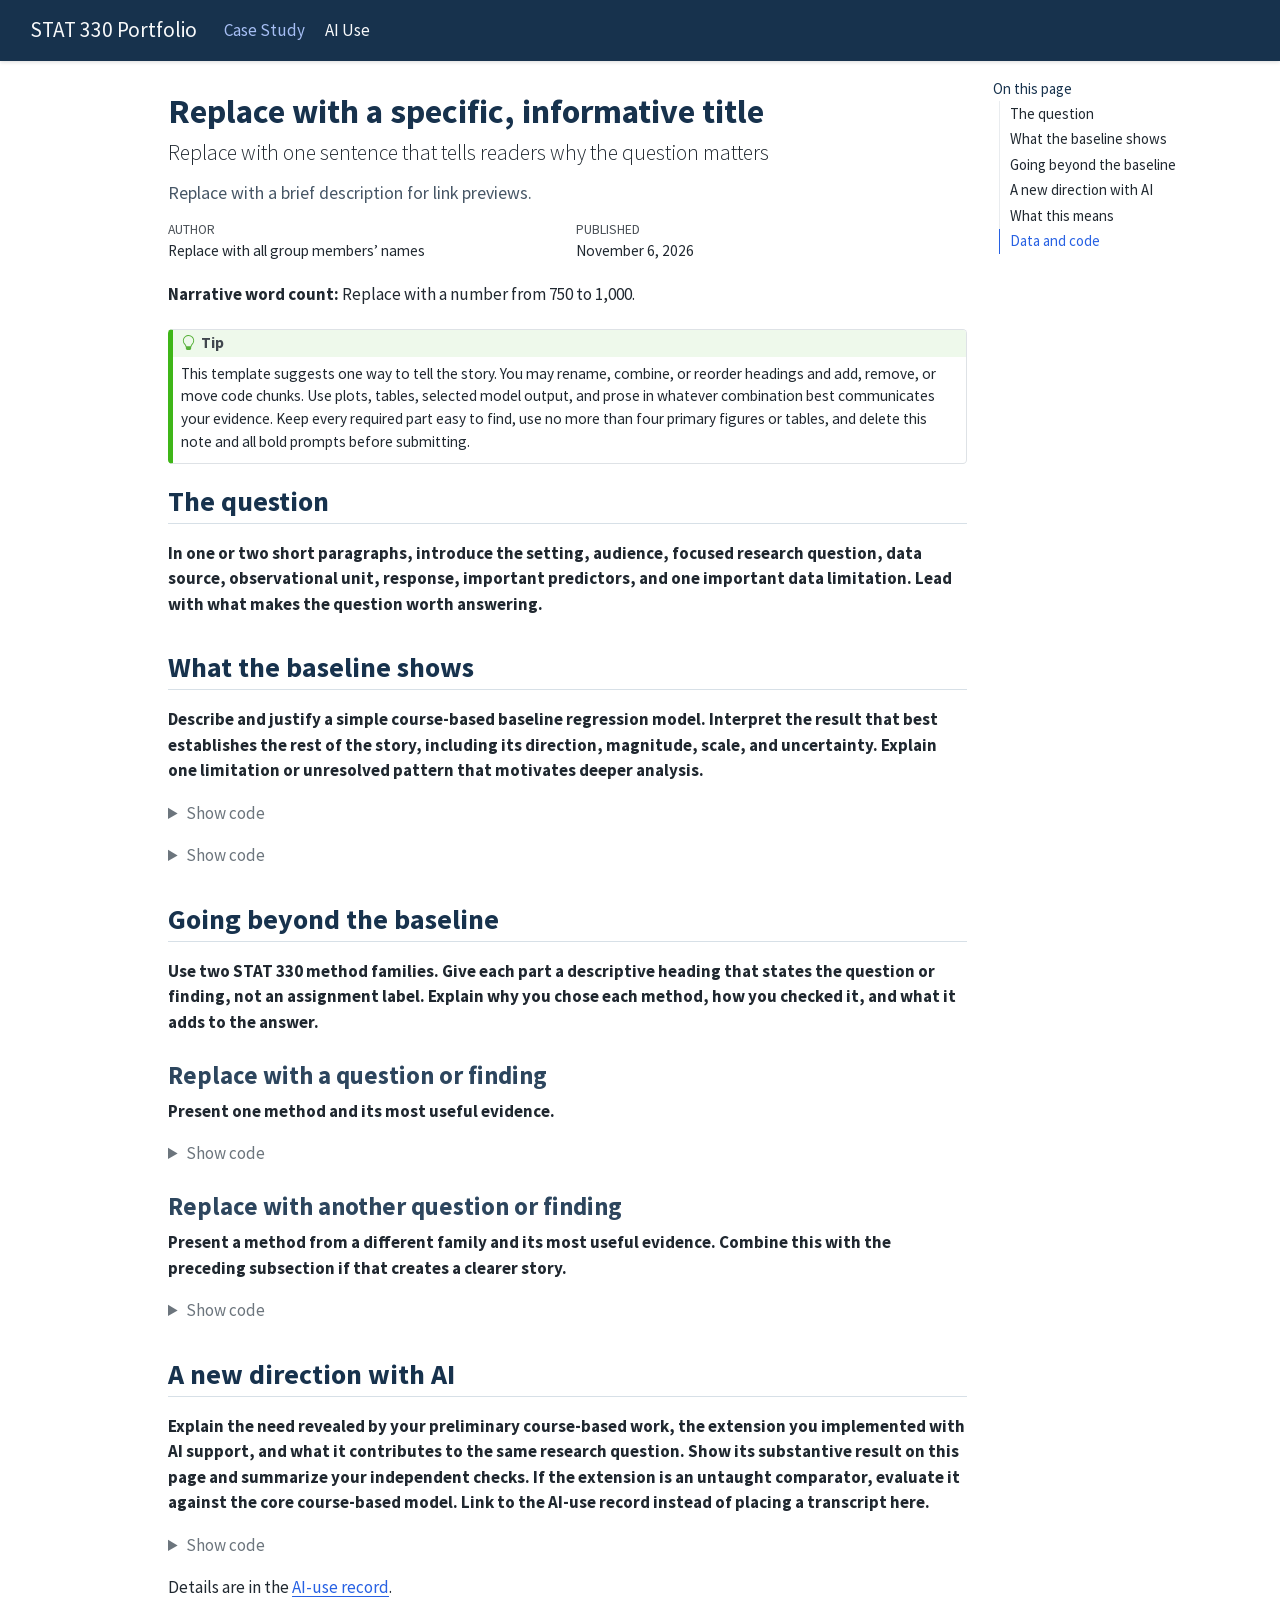
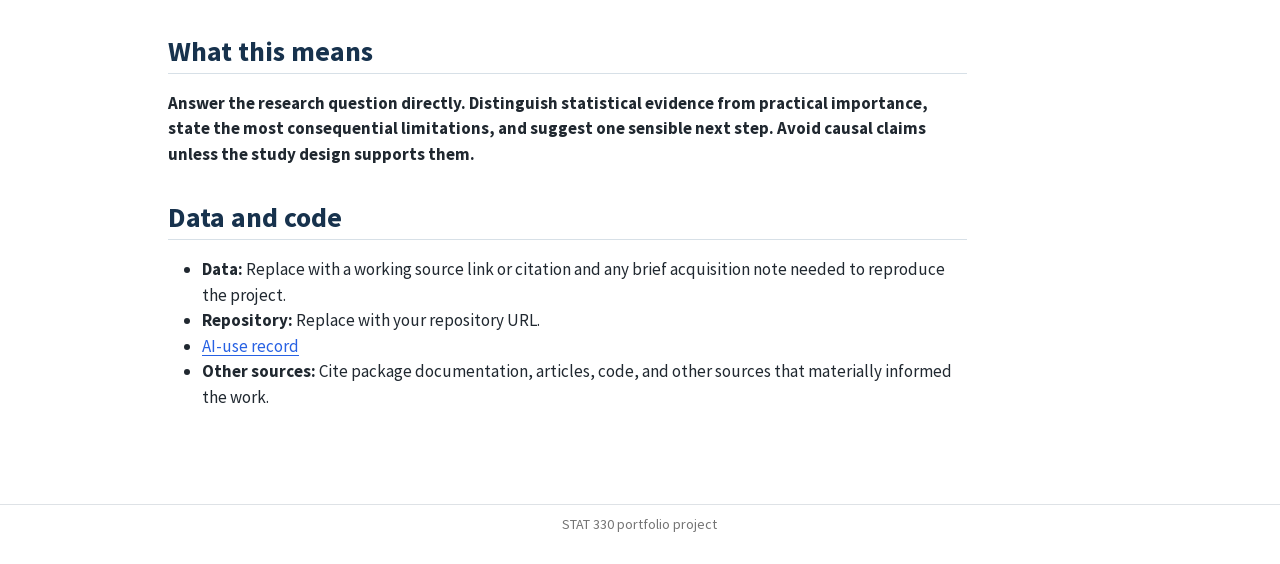
